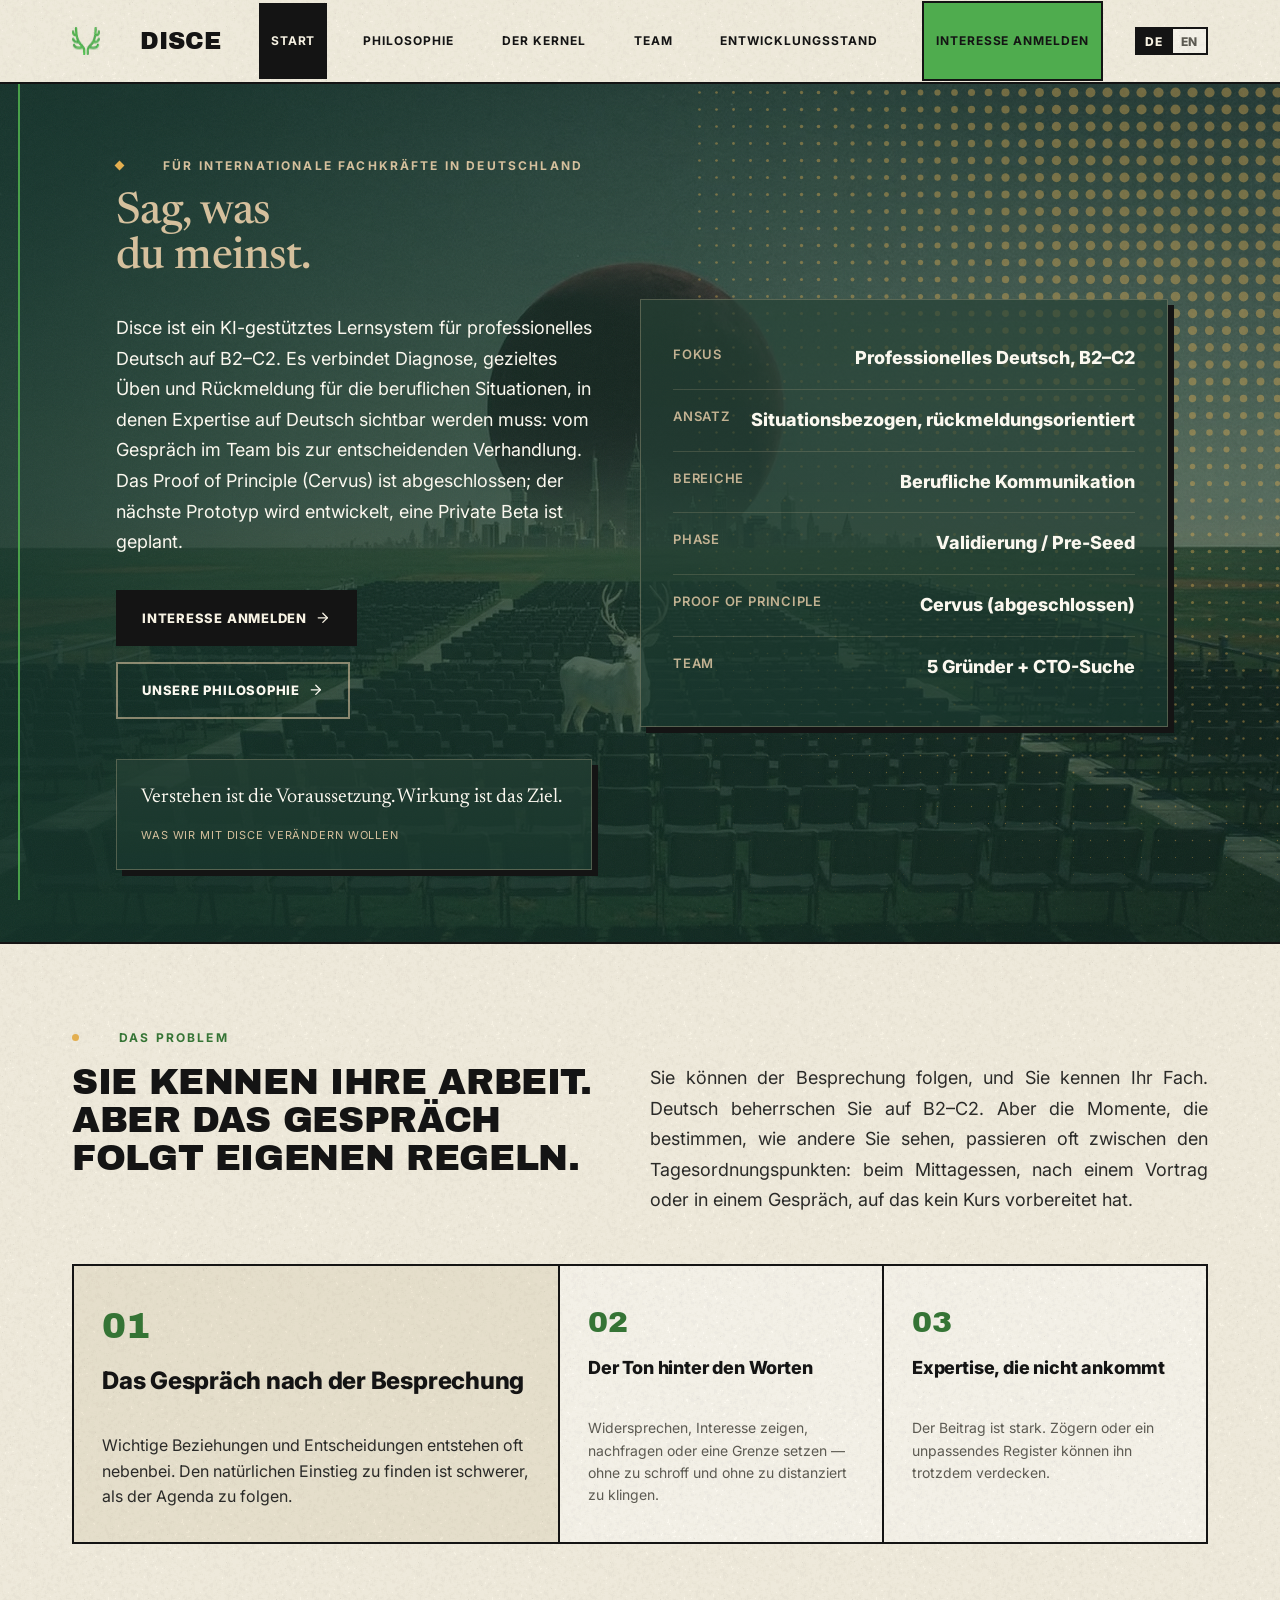
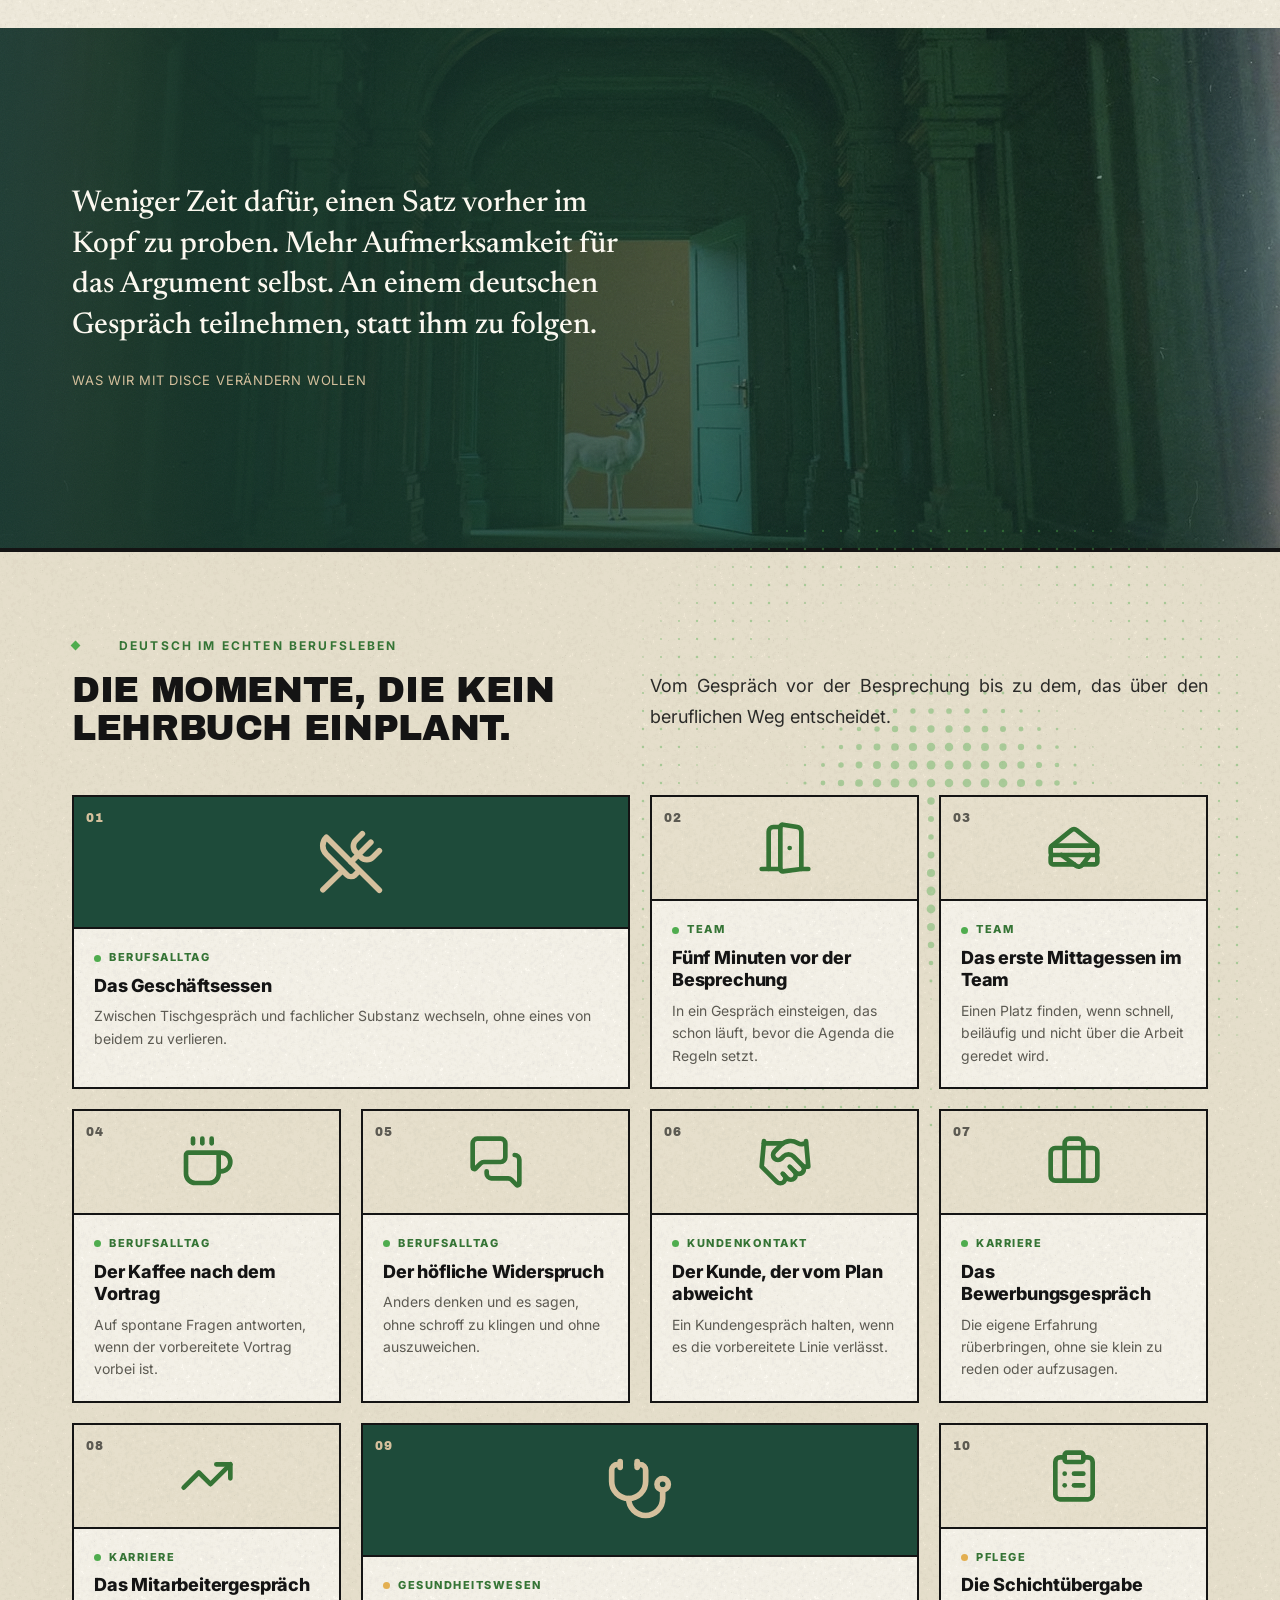
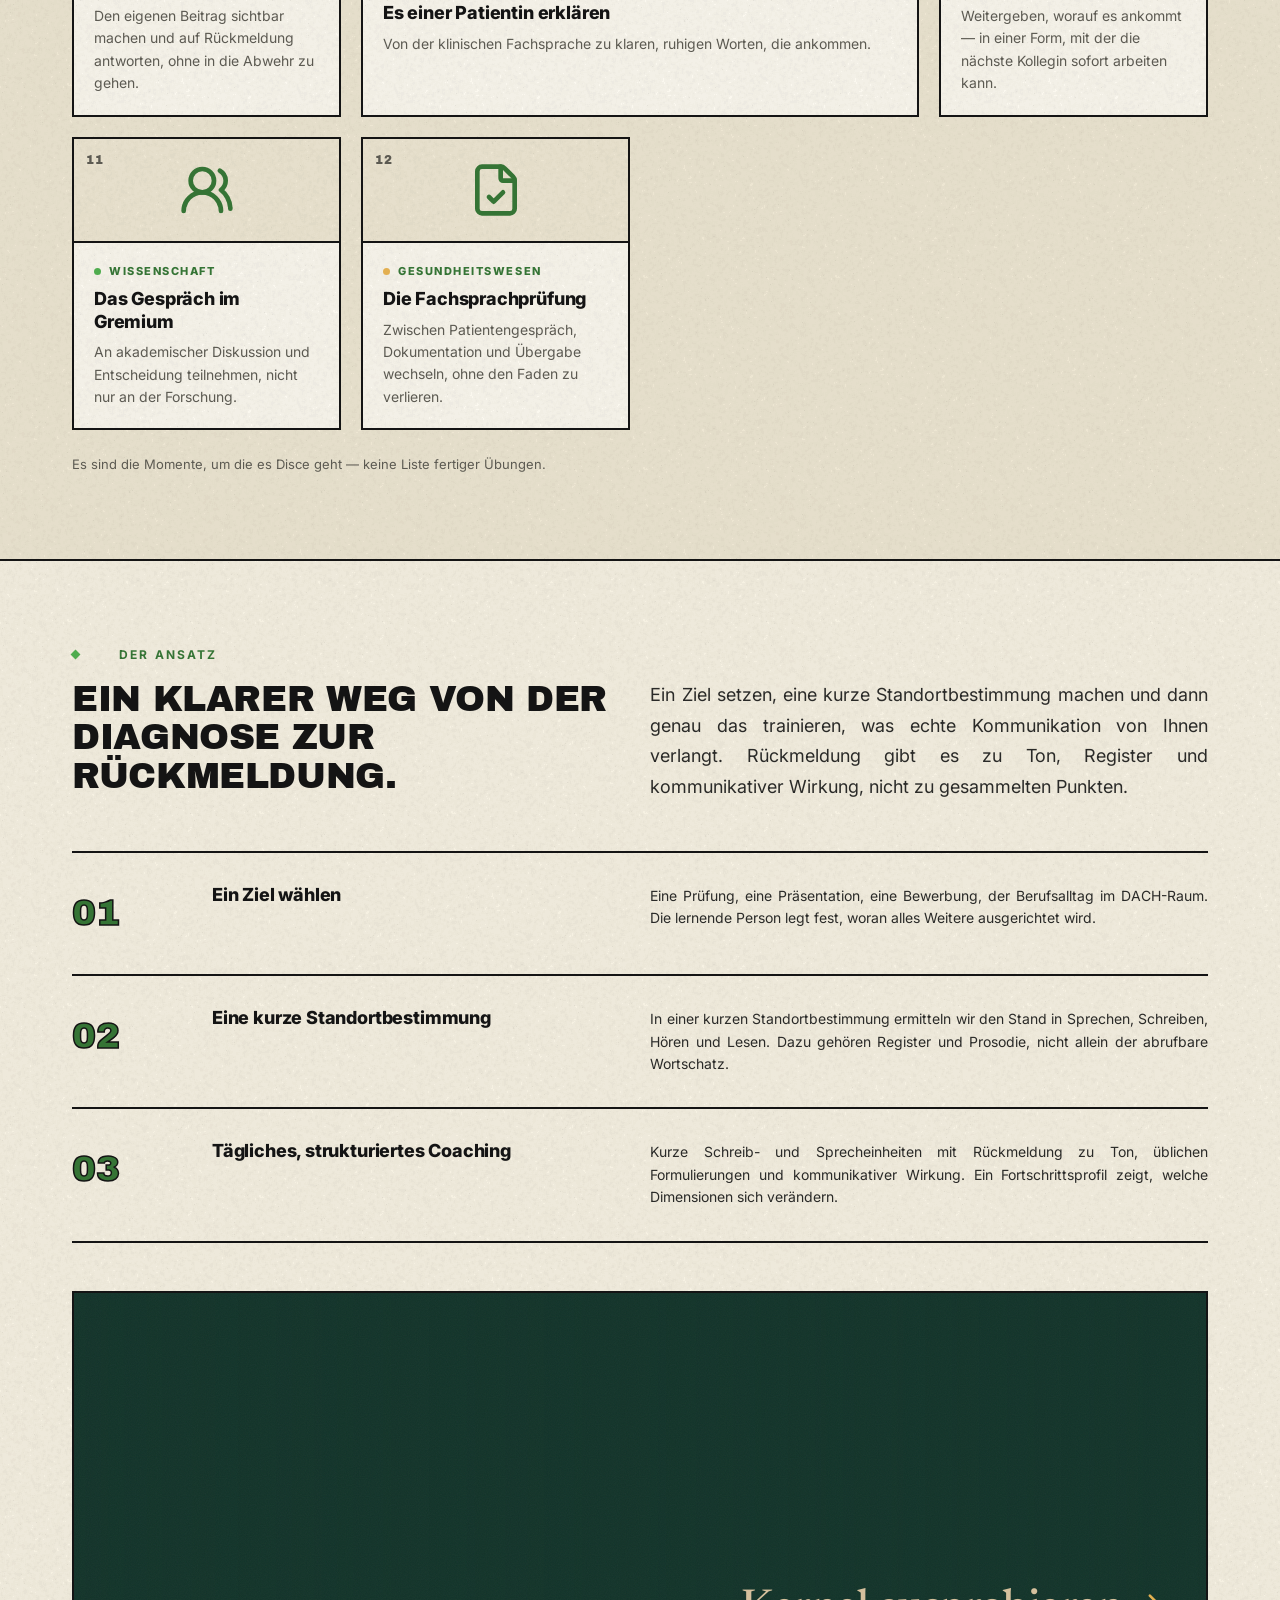
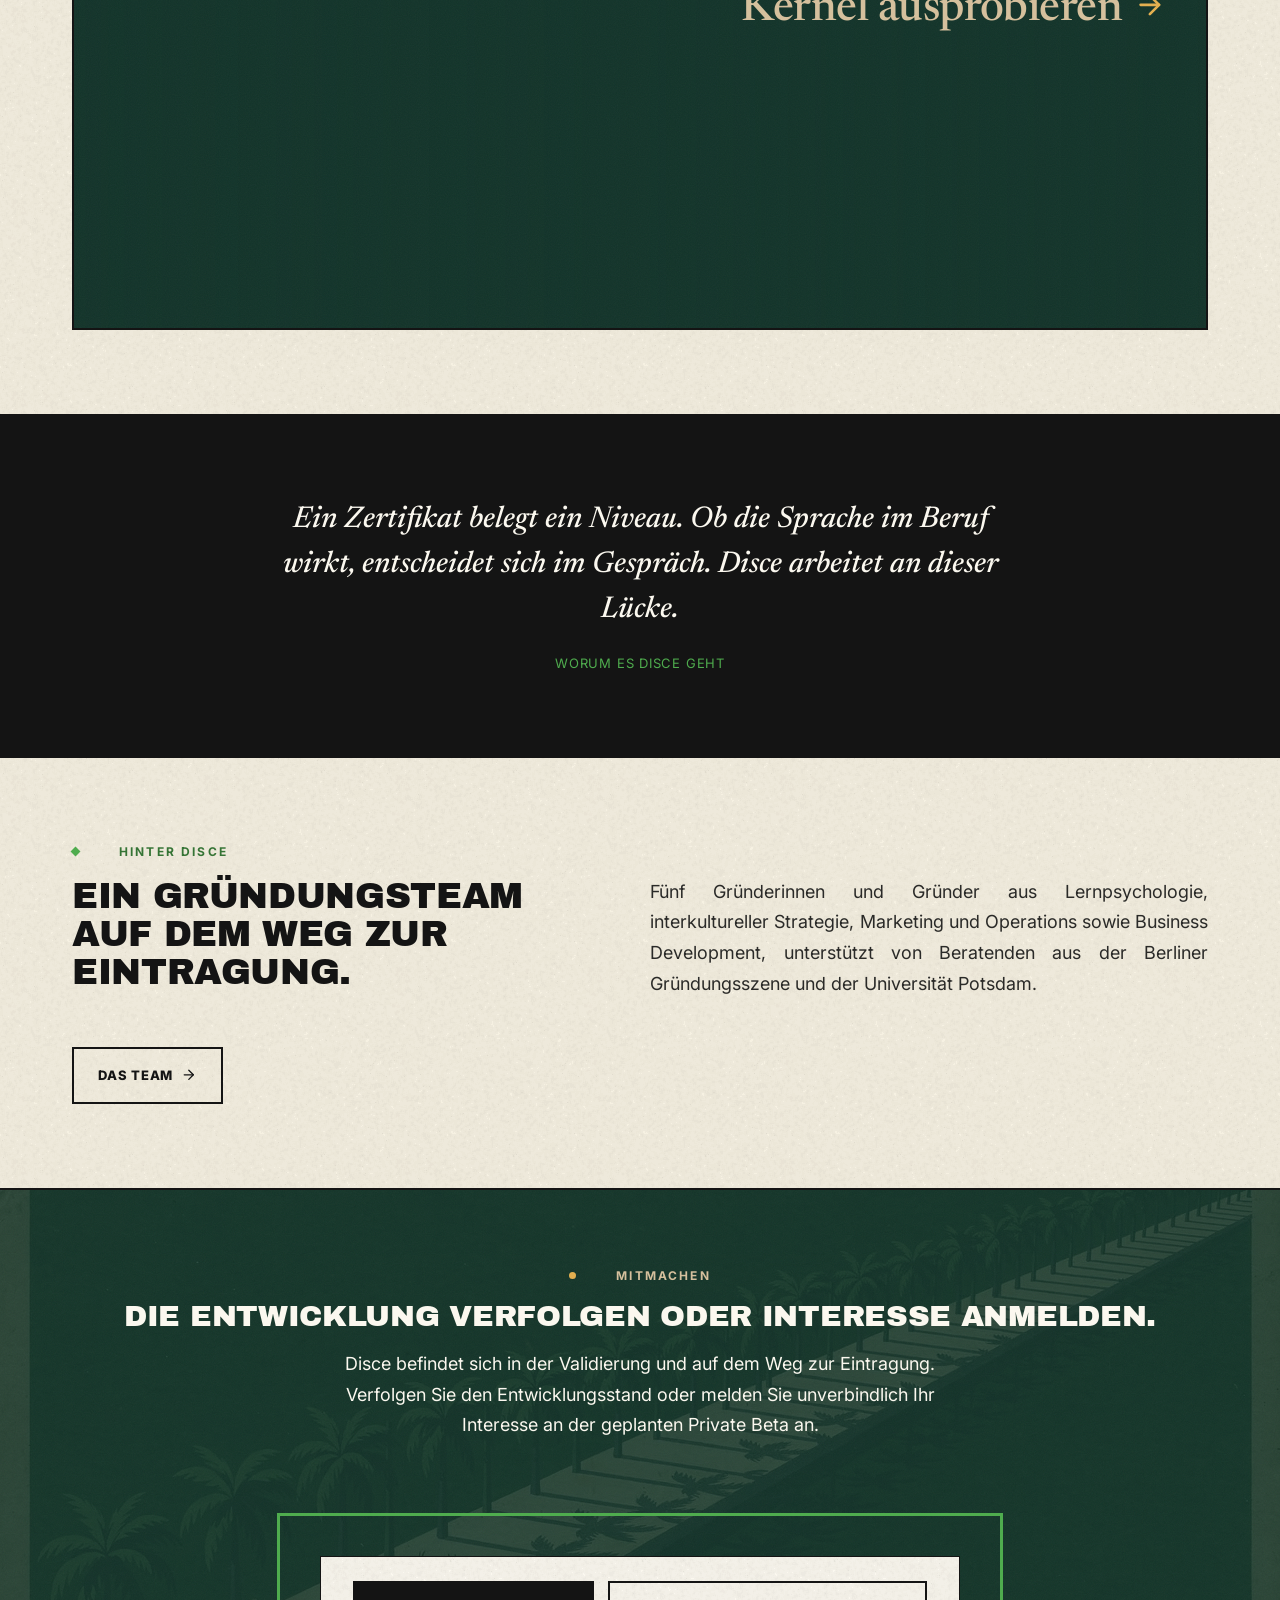
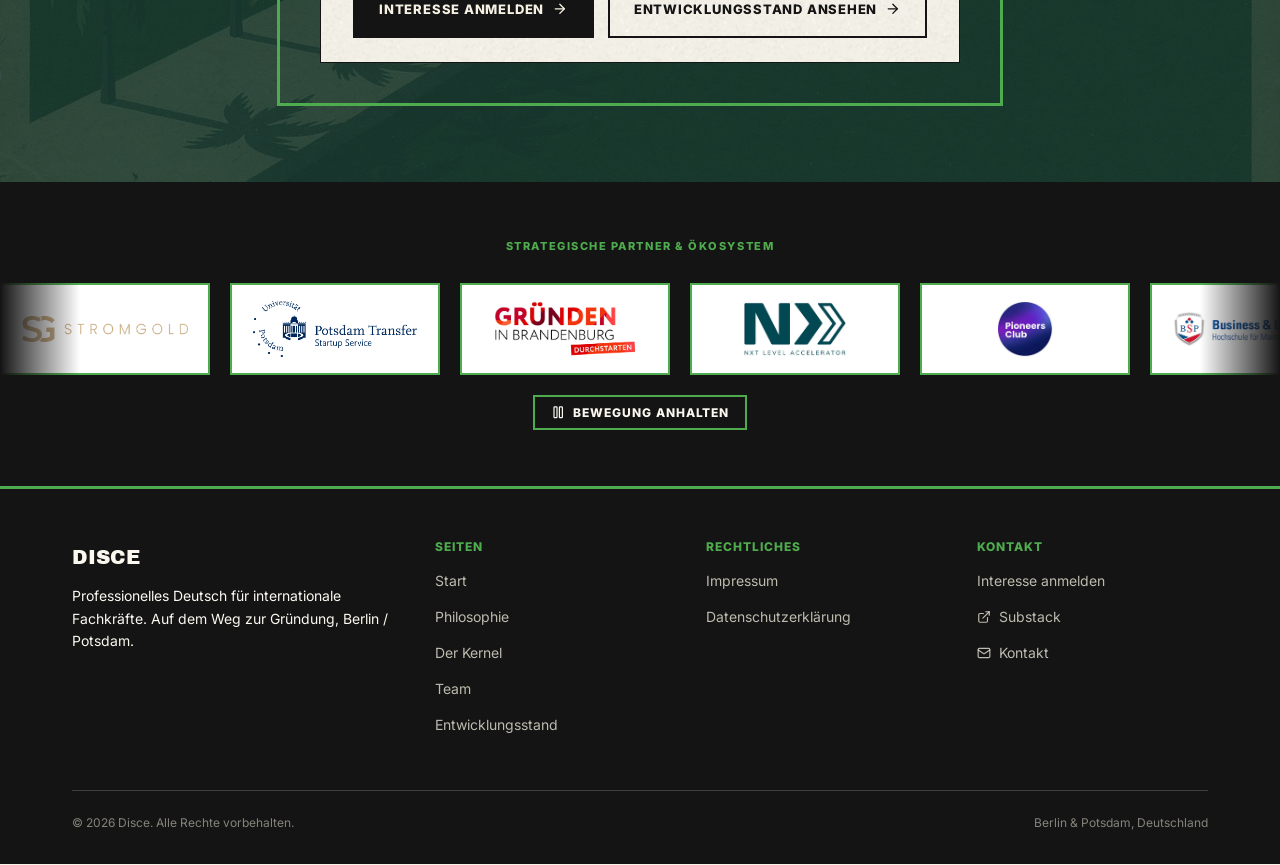
==== index.html @ d50bcb71 "content(footer): EN tagline 'Professional German for internationals'" ====
<!DOCTYPE html>
<html lang="de">
<head>
<meta charset="UTF-8">
<meta name="viewport" content="width=device-width, initial-scale=1.0">
<meta name="robots" content="noindex, nofollow">
<meta name="description" content="Disce macht Expertise sichtbar: professionelles Deutsch auf B2–C2 für internationale Fachkräfte, die im Beruf auf Deutsch überzeugen müssen.">
<title data-title-de="Disce · Sag, was du meinst." data-title-en="Disce · Say what you mean.">Disce · Sag, was du meinst.</title>
<script>try{if(localStorage.getItem('disce-lang')==='en'){document.documentElement.className+=' pre-en';document.documentElement.lang='en';}}catch(e){}</script>
<!-- Legacy anchors from the pre-2026 one-page site: map old section hashes to
     their new equivalents. No-op for normal visits. -->
<script>try{var _lm={'#mission':'#main','#uber-uns':'team.html','#contact':'waitlist.html'};var _lt=_lm[location.hash.toLowerCase()];if(_lt&&_lt!==location.hash){location.replace(_lt);}}catch(e){}</script>
<!-- Critical CSS (above-the-fold only) inlined so the stylesheet is no
     longer render-blocking. It is a verbatim subset of css/experimental.css;
     the full minified sheet loads asynchronously below and re-applies every
     rule, so the rendered result is unchanged. -->
<style>
@font-face{font-family:'Archivo Black';font-style:normal;font-weight:400;font-display:swap;src:url('fonts/archivo-black-400.subset.woff2') format('woff2');}@font-face{font-family:'Inter';font-style:normal;font-weight:400 800;font-display:swap;src:url('fonts/inter-var.subset.woff2') format('woff2');}@font-face{font-family:'Newsreader';font-style:normal;font-weight:200 800;font-display:swap;src:url('fonts/newsreader-roman-var.subset.woff2') format('woff2');}:root{--legacy-ink:#141414;--legacy-paper:#FBF8EF;--green-forest:#1E4B3A;--ink-soft:#2A2A28;--cream:#F6F1E2;--green:#4FAC4E;--green-dark:#357435;--muted:#5C5A52;--line-soft:rgba(20,20,20,0.16);--green-deep:#123329;--green-sage:#77816A;--parchment:#D5C09D;--ochre:#E3AF50;--grain-film:url("data:image/svg+xml,%3Csvg xmlns='http://www.w3.org/2000/svg' width='140' height='140'%3E%3Cfilter id='n'%3E%3CfeTurbulence type='fractalNoise' baseFrequency='0.9' numOctaves='2' stitchTiles='stitch'/%3E%3C/filter%3E%3Crect width='100%25' height='100%25' filter='url(%23n)'/%3E%3C/svg%3E");--grain-film-opacity:0.05;--grain-paper:url('images/derived/paper-grain.webp');--grain-paper-size:192px 192px;--paper-grain:var(--grain-paper);--font-display:'Archivo Black','Inter',sans-serif;--font-body:'Inter',-apple-system,sans-serif;--fs-100:11px;--fs-200:12px;--fs-300:13px;--fs-400:14px;--fs-500:16px;--fs-600:18px;--fs-700:20px;--fs-800:24px;--fs-900:30px;--fs-1000:36px;--fs-1100:44px;--sp-4:4px;--sp-8:8px;--sp-12:12px;--sp-16:16px;--sp-20:20px;--sp-24:24px;--sp-28:28px;--sp-32:32px;--sp-40:40px;--sp-44:44px;--sp-48:48px;--sp-56:56px;--sp-72:72px;--sp-84:84px;--ease:cubic-bezier(0.2,0,0,1);--dur-fast:120ms;--dur-slow:260ms;--gen-cycle:26s;--maxw:1200px;}*{margin:0;padding:0;box-sizing:border-box;}html{scroll-behavior:smooth;}body{font-family:var(--font-body);color:var(--legacy-ink);background:var(--cream);line-height:1.6;font-size:var(--fs-500);-webkit-font-smoothing:antialiased;}.wrap{max-width:var(--maxw);margin:0 auto;padding:0 var(--sp-32);position:relative;}a{color:inherit;text-decoration:none;}img{max-width:100%;display:block;}h1,h2,h3,h4{font-family:var(--font-display);font-weight:400;line-height:1.06;color:var(--legacy-ink);letter-spacing:-0.01em;text-transform:uppercase;}h3,h4{text-transform:none;font-family:var(--font-body);font-weight:800;}p{color:var(--ink-soft);}.eyebrow{display:inline-flex;align-items:center;gap:var(--sp-40);font-family:var(--font-body);font-size:var(--fs-200);font-weight:700;letter-spacing:0.18em;text-transform:uppercase;color:var(--green-dark);margin-bottom:var(--sp-16);max-width:100%;overflow-wrap:anywhere;}.eyebrow::before{content:'';width:7px;height:7px;background:var(--green);transform:rotate(45deg);display:inline-block;flex-shrink:0;}.bg-ink .eyebrow,.bg-forest .eyebrow{color:var(--green);}.bg-ink .eyebrow::before,.bg-forest .eyebrow::before{background:var(--green);}.lede{font-size:var(--fs-600);color:var(--muted);max-width:620px;line-height:1.7;}body::before{content:'';position:fixed;top:0;bottom:0;left:18px;width:2px;background:var(--green);z-index:300;opacity:0.9;}@media (max-width: 700px){body::before{display:none;}}.site-header{position:sticky;top:0;z-index:500;background:var(--cream);border-bottom:2px solid var(--legacy-ink);}.nav{display:flex;align-items:center;justify-content:space-between;height:82px;}.brand{display:flex;align-items:center;gap:var(--sp-40);font-family:var(--font-display);font-size:var(--fs-800);color:var(--legacy-ink);text-transform:uppercase;}.brand .brand-mark{width:var(--sp-28);height:var(--sp-28);flex-shrink:0;}.brand picture{display:inline-flex;flex-shrink:0;}.nav-links{display:flex;align-items:center;gap:var(--sp-24);}.nav-links a{font-size:var(--fs-200);font-weight:700;letter-spacing:0.08em;text-transform:uppercase;color:var(--legacy-ink);padding:var(--sp-28) var(--sp-12);transition:background-color var(--dur-fast) var(--ease),color var(--dur-fast) var(--ease);}.nav-links a:hover,.nav-links a.active{background:var(--legacy-ink);color:var(--cream);}.nav-cta{background:var(--green) !important;color:var(--legacy-ink) !important;border:2px solid var(--legacy-ink);margin-left:8px;}.nav-cta:hover{background:var(--legacy-ink) !important;color:var(--green) !important;}.nav-toggle{display:none;background:none;border:2px solid var(--legacy-ink);padding:var(--sp-12) var(--sp-16);font-size:var(--fs-700);color:var(--legacy-ink);cursor:pointer;}@media (max-width: 1179px){.nav-links{position:fixed;top:82px;left:0;right:0;background:var(--cream);background-image:var(--paper-grain);background-repeat:repeat;background-size:var(--grain-paper-size);flex-direction:column;align-items:stretch;gap:0;border-bottom:2px solid var(--legacy-ink);max-height:0;overflow:hidden;transition:max-height var(--dur-slow) var(--ease);}.nav-links.open{max-height:560px;}.nav-links a{padding:var(--sp-16) var(--sp-32);border-bottom:1px solid var(--line-soft);}.nav-links .nav-cta{margin:16px 32px;text-align:center;}.nav-toggle{display:block;}}.hero{position:relative;padding:0;background-color:var(--green-deep);border-bottom:2px solid var(--legacy-ink);overflow:hidden;isolation:isolate;}.hero-bg{position:absolute;inset:0;z-index:0;display:block;background-image:url("[data-uri]");background-size:cover;background-position:50% 45%;}.hero-bg img{width:100%;height:100%;object-fit:cover;object-position:50% 45%;display:block;}.hero::before{content:'';position:absolute;inset:0;z-index:1;pointer-events:none;background:linear-gradient(90deg,rgba(18,51,41,0.80) 0%,rgba(18,51,41,0.58) 48%,rgba(18,51,41,0.34) 100%),linear-gradient(180deg,rgba(18,51,41,0.16) 0%,rgba(18,51,41,0.42) 100%);}.hero::after{content:'';position:absolute;inset:0;z-index:2;background-image:var(--grain-film);opacity:var(--grain-film-opacity);pointer-events:none;}.hero-map-bg{display:none;}.hero-grid{position:relative;z-index:3;display:grid;grid-template-columns:1fr 1fr;gap:0;align-items:stretch;min-height:560px;}.hero-grid > div:first-child{padding:var(--sp-72) var(--sp-48) var(--sp-72) var(--sp-44);display:flex;flex-direction:column;justify-content:center;position:relative;}.hero h1{font-family:'Newsreader',Georgia,serif;font-weight:500;font-size:var(--fs-1100);text-transform:none;letter-spacing:-0.012em;line-height:1.02;color:var(--parchment);margin-bottom:var(--sp-24);max-width:560px;}.hero .pronunciation{display:none;}.hero .eyebrow{color:var(--parchment);}.hero .eyebrow::before{background:var(--ochre);}.hero .lede{color:var(--legacy-paper);}.hero-actions{display:flex;gap:var(--sp-16);margin-top:var(--sp-32);flex-wrap:wrap;}.btn-primary,.btn-secondary{display:inline-block;padding:var(--sp-16) var(--sp-24);font-size:var(--fs-300);font-weight:800;letter-spacing:0.06em;text-transform:uppercase;transition:background-color var(--dur-fast) var(--ease),color var(--dur-fast) var(--ease),border-color var(--dur-fast) var(--ease);border:2px solid var(--legacy-ink);}.btn-primary{background:var(--legacy-ink);color:var(--cream);}.btn-primary:hover{background:var(--green);color:var(--legacy-ink);border-color:var(--legacy-ink);}.btn-secondary{background:transparent;color:var(--legacy-ink);}.btn-secondary:hover{background:var(--legacy-ink);color:var(--cream);}.hero .btn-primary:hover{background:var(--parchment);color:var(--legacy-ink);}.hero .btn-secondary{color:var(--legacy-paper);border-color:rgba(213,192,157,0.6);}.hero .btn-secondary:hover{background:var(--legacy-paper);color:var(--legacy-ink);}.hero .glass-card{position:relative;border-radius:0;border:1px solid rgba(213,192,157,0.30);background:linear-gradient(180deg,rgba(213,192,157,0.07),rgba(213,192,157,0.03)),rgba(18,51,41,0.66);box-shadow:6px 6px 0 var(--legacy-ink);color:var(--legacy-paper);}.hero .hero-panel{position:relative;align-self:center;margin:var(--sp-40) var(--sp-40) var(--sp-40) 0;padding:var(--sp-28) var(--sp-32);background:linear-gradient(180deg,rgba(213,192,157,0.07),rgba(213,192,157,0.03)),rgba(18,51,41,0.66);border:1px solid rgba(213,192,157,0.30);box-shadow:6px 6px 0 var(--legacy-ink);overflow:hidden;}.hero .hero-panel .stat-row{position:relative;z-index:1;display:flex;justify-content:space-between;padding:var(--sp-16) 0;border-bottom:1px solid rgba(213,192,157,0.18);font-size:var(--fs-600);}.hero .hero-panel .stat-row:last-child{border-bottom:none;}.hero .hero-panel .stat-label{color:rgba(213,192,157,0.9);font-weight:600;text-transform:uppercase;font-size:var(--fs-300);letter-spacing:0.06em;}.hero .hero-panel .stat-value{font-weight:800;color:var(--legacy-paper);text-align:right;}.hero .glass-testimonial{margin-top:var(--sp-40);max-width:480px;padding:var(--sp-24);}.hero .glass-testimonial blockquote{font-family:'Newsreader',Georgia,serif;font-size:var(--fs-700);line-height:1.35;color:var(--legacy-paper);}.hero .glass-testimonial figcaption{margin-top:var(--sp-16);font-size:var(--fs-100);letter-spacing:0.08em;text-transform:uppercase;color:var(--parchment);}@media (max-width: 900px){.hero-grid{grid-template-columns:1fr;min-height:0;}.hero{--hero-band:340px;background-color:var(--green-forest);}.hero::before{display:none;}.hero-bg{height:var(--hero-band);bottom:auto;}.hero-grid{padding-top:var(--hero-band);}.hero-grid > div:first-child{padding:var(--sp-56) var(--sp-32);}.hero .hero-panel{margin:var(--sp-16) var(--sp-32) var(--sp-8);border-left:1px solid rgba(213,192,157,0.30);}.hero .glass-testimonial{max-width:none;margin:var(--sp-24) 0 var(--sp-40);}.hero h1{font-size:var(--fs-900);}}section{padding:var(--sp-84) 0;}*:focus-visible{outline:3px solid var(--legacy-ink);outline-offset:2px;}.bg-ink *:focus-visible,.bg-forest *:focus-visible,.site-footer *:focus-visible,.hero-panel *:focus-visible,.ticker-section *:focus-visible{outline-color:var(--legacy-paper);}.skip-link{position:fixed;top:var(--sp-8);left:var(--sp-8);z-index:2000;padding:10px var(--sp-16);background:var(--legacy-ink);color:var(--legacy-paper);font-family:var(--font-body);font-size:var(--fs-400);font-weight:700;text-decoration:none;border:2px solid var(--green);transform:translateY(-200%);transition:transform 120ms ease-out;}.skip-link:focus{transform:translateY(0);outline:3px solid var(--legacy-paper);outline-offset:2px;}main:focus{outline:none;}.portrait-layer{position:fixed;inset:0;z-index:0;pointer-events:none;overflow:hidden;}.portrait-layer img{position:absolute;width:360px;height:auto;opacity:0.12;filter:grayscale(100%);}.portrait-goethe{left:4%;top:34%;}.portrait-wittgenstein{right:4%;top:8%;}@media (max-width: 1100px){.portrait-layer{display:none;}}@media (prefers-reduced-motion: reduce){.portrait-layer img{transition:none;}}body.lang-de [data-lang="en"]{display:none;}body.lang-en [data-lang="de"]{display:none;}html.pre-en body:not(.lang-de):not(.lang-en) [data-lang="de"]{display:none;}html:not(.pre-en) body:not(.lang-de):not(.lang-en) [data-lang="en"]{display:none;}.lang-switch{display:inline-flex;border:2px solid var(--legacy-ink);background:var(--legacy-paper);margin-left:var(--sp-8);flex:none;}.lang-switch button{font-family:var(--font-body);font-size:var(--fs-200);font-weight:800;letter-spacing:0.06em;padding:var(--sp-4) var(--sp-8);background:transparent;color:var(--muted);border:none;cursor:pointer;transition:background-color var(--dur-fast) var(--ease),color var(--dur-fast) var(--ease);}.lang-switch button + button{border-left:2px solid var(--legacy-ink);}.lang-switch button:hover{color:var(--legacy-ink);}.lang-switch button[aria-pressed="true"]{background:var(--legacy-ink);color:var(--cream);}@media (max-width: 1179px){.lang-switch{margin-left:0;margin-top:var(--sp-12);}}h1,h2,h3,h4,.prose,.lede{overflow-wrap:break-word;}.cta-frame{min-width:0;max-width:100%;}.cta-frame .btn-primary,.cta-frame .btn-secondary{min-width:0;max-width:100%;overflow-wrap:break-word;}@media (max-width: 480px){:lang(de) h1,:lang(de) h2,:lang(de) h3{hyphens:auto;-webkit-hyphens:auto;}:lang(de) .cta-frame .btn-primary,:lang(de) .cta-frame .btn-secondary{hyphens:auto;-webkit-hyphens:auto;}.cta-frame{padding:var(--sp-20);}.cta-frame-inner{padding:var(--sp-16) var(--sp-12);}.cta-frame .btn-primary,.cta-frame .btn-secondary{padding-left:var(--sp-12);padding-right:var(--sp-12);}.hero .hero-panel .stat-row{flex-wrap:wrap;font-size:var(--fs-500);}.hero .hero-panel .stat-value{text-align:left;}.hero{--hero-band:280px;}.hero h1{font-size:var(--fs-1000);}.hero .glass-testimonial blockquote{font-size:var(--fs-600);}}:root{--botanical-opacity:0.25;}body{--botanical-image:url('images/derived/greenery-horizon-watertower-2560.webp');--botanical-position:74% 50%;}body:has(.hero){--botanical-image:url('images/derived/greenery-conservatory-moon-1254.webp');--botanical-position:58% 42%;}body.page-kernel{--botanical-image:none;}@media (min-width: 1120px){body:has(.phil-ambient)::after{--phil-pane:clamp(320px,26vw,380px);-webkit-mask-image:linear-gradient(90deg,#000 0%,#000 calc(100% - var(--phil-pane) - 180px),rgba(0,0,0,0) calc(100% - var(--phil-pane) - 16px));mask-image:linear-gradient(90deg,#000 0%,#000 calc(100% - var(--phil-pane) - 180px),rgba(0,0,0,0) calc(100% - var(--phil-pane) - 16px));}}body::after{content:'';position:fixed;inset:0;z-index:-1;pointer-events:none;background-image:var(--botanical-image,none);background-size:cover;background-position:var(--botanical-position,50% 50%);background-repeat:no-repeat;opacity:var(--botanical-opacity);}@media (max-width: 1023px){body::after{display:none;}}.dot-field{position:absolute;inset:0;overflow:hidden;pointer-events:none;--dot-clear:150px;background-repeat:no-repeat;background-position:right top;background-size:cover;}.dot-field-canvas{position:absolute;inset:0;width:100%;height:100%;display:block;}.dot-field.is-gen-active{background-image:none;}.dot-field.is-reactive{-webkit-mask-image:radial-gradient(circle var(--dot-clear) at var(--dot-x,50%) var(--dot-y,50%),transparent 0,transparent 50%,#000 100%);mask-image:radial-gradient(circle var(--dot-clear) at var(--dot-x,50%) var(--dot-y,50%),transparent 0,transparent 50%,#000 100%);}.dot-field--hero{left:auto;width:min(46%,640px);--dot-pitch:17;--dot-radius:6;--dot-min:0.06;background-image:url('images/derived/dot-bloom-green.png');}.dot-field--hero-dark{z-index:2;opacity:0.4;background-image:url('images/derived/dot-bloom-ochre.png');--dot-color-a:var(--ochre);--dot-color-b:var(--parchment);}.has-focal{position:relative;}.has-focal > *:not(.dot-field){position:relative;z-index:1;}@media (max-width: 768px){.dot-field--hero{display:none;}}
</style>
<link rel="preload" href="css/experimental.min.css" as="style" onload="this.onload=null;this.rel='stylesheet'">
<noscript><link rel="stylesheet" href="css/experimental.min.css"></noscript>
<!-- PERF-01: preload the self-hosted hero headline face (Newsreader roman).
     Exact same URL as the @font-face src in css/experimental.css, so the
     @font-face fetch reuses this response (no duplicate request). -->
<link rel="preload" href="fonts/newsreader-roman-var.subset.woff2" as="font" type="font/woff2" crossorigin>
<!-- Hero Performance Pass 1 (Phase 1): responsive preload for the LCP hero
     image. Mirrors the AVIF <source> srcset/sizes in the hero <picture>
     exactly, so the preload and the picture resolve to the same candidate
     (no second fetch). WebP/PNG fallbacks are deliberately not preloaded. -->
<link rel="preload" as="image" type="image/avif" fetchpriority="high"
  imagesrcset="images/derived/DISCE_C01_r1_arena-stag-bordeaux-412.avif 412w, images/derived/DISCE_C01_r1_arena-stag-bordeaux-480.avif 480w, images/derived/DISCE_C01_r1_arena-stag-bordeaux-768.avif 768w, images/derived/DISCE_C01_r1_arena-stag-bordeaux-1280.avif 1280w, images/derived/DISCE_C01_r1_arena-stag-bordeaux-1376.avif 1376w"
  imagesizes="100vw">
<!-- PERF: modulepreload the generative dot-field chain so loader.js ->
     registry.js -> dot-field/index.js -> composition/reactive/tokens are
     fetched in parallel instead of discovered sequentially at run time. -->
<link rel="modulepreload" href="js/generative/loader.js">
<link rel="modulepreload" href="js/generative/registry.js">
<link rel="modulepreload" href="js/generative/dot-field/index.js">
<link rel="modulepreload" href="js/generative/dot-field/composition.js">
<link rel="modulepreload" href="js/generative/dot-field/reactive.js">
<link rel="modulepreload" href="js/generative/tokens.js">
<link rel="icon" href="favicon.ico" sizes="any">
<link rel="icon" type="image/png" href="images/derived/icon-192.png" sizes="192x192">
<link rel="apple-touch-icon" href="apple-touch-icon.png">
<link rel="manifest" href="site.webmanifest">
<link rel="canonical" href="https://weltvorstellung.de/">
<meta property="og:type" content="website">
<meta property="og:site_name" content="Disce">
<meta property="og:locale" content="de_DE">
<meta property="og:locale:alternate" content="en_US">
<meta property="og:title" content="Disce · Sag, was du meinst.">
<meta property="og:description" content="Disce macht Expertise sichtbar: professionelles Deutsch auf B2–C2 für internationale Fachkräfte, die im Beruf auf Deutsch überzeugen müssen.">
<meta property="og:url" content="https://weltvorstellung.de/">
<meta property="og:image" content="https://weltvorstellung.de/images/derived/og-disce-1200x630.jpg">
<meta property="og:image:width" content="1200">
<meta property="og:image:height" content="630">
<meta name="twitter:card" content="summary_large_image">
<meta name="twitter:title" content="Disce · Sag, was du meinst.">
<meta name="twitter:description" content="Disce macht Expertise sichtbar: professionelles Deutsch auf B2–C2 für internationale Fachkräfte, die im Beruf auf Deutsch überzeugen müssen.">
<meta name="twitter:image" content="https://weltvorstellung.de/images/derived/og-disce-1200x630.jpg">
</head>
<body>

<a class="skip-link" href="#main"><span data-lang="de">Zum Inhalt springen</span><span data-lang="en">Skip to content</span></a>

<!-- ICON-SPRITE:START (generated by scripts/sync_icon_sprite.py; do not edit by hand) -->
<svg class="icon-sprite" aria-hidden="true" focusable="false">
  <symbol id="icon-arrow-left" viewBox="0 0 24 24"><path d="m12 19-7-7 7-7"/><path d="M19 12H5"/></symbol>
  <symbol id="icon-arrow-right" viewBox="0 0 24 24"><path d="M5 12h14"/><path d="m12 5 7 7-7 7"/></symbol>
  <symbol id="icon-calendar-clock" viewBox="0 0 24 24"><path d="M16 14v2.2l1.6 1"/><path d="M16 2v3"/><path d="M21 7.338V5a2 2 0 00-2-2H5a2 2 0 00-2 2v14a2 2 0 002 2h2.338"/><path d="M3 9h5.859"/><path d="M8 2v3"/><circle cx="16" cy="16" r="6"/></symbol>
  <symbol id="icon-check" viewBox="0 0 24 24"><path d="M20 6 9 17l-5-5"/></symbol>
  <symbol id="icon-clock" viewBox="0 0 24 24"><circle cx="12" cy="12" r="10"/><path d="M12 6v6l4 2"/></symbol>
  <symbol id="icon-external-link" viewBox="0 0 24 24"><path d="M15 3h6v6"/><path d="M10 14 21 3"/><path d="M18 13v6a2 2 0 0 1-2 2H5a2 2 0 0 1-2-2V8a2 2 0 0 1 2-2h6"/></symbol>
  <symbol id="icon-mail" viewBox="0 0 24 24"><path d="m22 7-8.991 5.727a2 2 0 0 1-2.009 0L2 7"/><rect x="2" y="4" width="20" height="16" rx="2"/></symbol>
  <symbol id="icon-menu" viewBox="0 0 24 24"><path d="M4 5h16"/><path d="M4 12h16"/><path d="M4 19h16"/></symbol>
  <symbol id="icon-pause" viewBox="0 0 24 24"><rect x="14" y="3" width="5" height="18" rx="1"/><rect x="5" y="3" width="5" height="18" rx="1"/></symbol>
  <symbol id="icon-play" viewBox="0 0 24 24"><path d="M5 5a2 2 0 0 1 3.008-1.728l11.997 6.998a2 2 0 0 1 .003 3.458l-12 7A2 2 0 0 1 5 19z"/></symbol>
  <symbol id="icon-x" viewBox="0 0 24 24"><path d="M18 6 6 18"/><path d="m6 6 12 12"/></symbol>
</svg>
<!-- ICON-SPRITE:END -->


<div class="portrait-layer" aria-hidden="true">
  <picture>
    <source type="image/avif" sizes="360px" srcset="images/derived/goethe-360.avif 360w, images/derived/goethe-720.avif 720w">
    <source type="image/webp" sizes="360px" srcset="images/derived/goethe-360.webp 360w, images/derived/goethe-720.webp 720w">
    <img class="portrait-goethe" src="images/goethe.png" alt="" width="360" height="360" decoding="async">
  </picture>
  <picture>
    <source type="image/avif" sizes="360px" srcset="images/derived/wittgenstein-360.avif 360w, images/derived/wittgenstein-720.avif 720w">
    <source type="image/webp" sizes="360px" srcset="images/derived/wittgenstein-360.webp 360w, images/derived/wittgenstein-720.webp 720w">
    <img class="portrait-wittgenstein" src="images/wittgenstein.png" alt="" width="360" height="360" decoding="async">
  </picture>
</div>

<header class="site-header">
  <div class="wrap nav">
    <a href="index.html" class="brand">
      <picture>
        <source type="image/avif" sizes="28px" srcset="images/derived/antlers-green-28.avif 28w, images/derived/antlers-green-56.avif 56w">
        <source type="image/webp" sizes="28px" srcset="images/derived/antlers-green-28.webp 28w, images/derived/antlers-green-56.webp 56w">
        <img class="brand-mark" src="images/antlers-green.png" alt="" aria-hidden="true" width="28" height="28" decoding="async">
      </picture>
      DISCE
    </a>
    <button class="nav-toggle" aria-label="Navigation / Menu" aria-expanded="false" aria-controls="site-nav"><svg class="icon nav-toggle-open" viewBox="0 0 24 24" aria-hidden="true" focusable="false"><use href="#icon-menu"></use></svg><svg class="icon nav-toggle-close" viewBox="0 0 24 24" aria-hidden="true" focusable="false"><use href="#icon-x"></use></svg></button>
    <nav class="nav-links" id="site-nav">
      <a href="index.html" class="active" aria-current="page"><span data-lang="de">Start</span><span data-lang="en">Home</span></a>
      <a href="philosophy.html"><span data-lang="de">Philosophie</span><span data-lang="en">Philosophy</span></a>
      <a href="kernel.html"><span data-lang="de">Der Kernel</span><span data-lang="en">The Kernel</span></a>
      <a href="team.html"><span data-lang="de">Team</span><span data-lang="en">Our Team</span></a>
      <a href="status.html"><span data-lang="de">Entwicklungsstand</span><span data-lang="en">Development Status</span></a>
      <a href="waitlist.html" class="nav-cta"><span data-lang="de">Interesse anmelden</span><span data-lang="en">Register interest</span></a>
      <div class="lang-switch" role="group" aria-label="Sprache / Language">
        <button type="button" data-set-lang="de" aria-pressed="true">DE</button>
        <button type="button" data-set-lang="en" aria-pressed="false">EN</button>
      </div>

    </nav>
  </div>
</header>

<main id="main" tabindex="-1">

<!-- ============================= HERO ============================= -->
<section class="hero">
  <picture class="hero-bg">
    <source type="image/avif" sizes="100vw"
      srcset="images/derived/DISCE_C01_r1_arena-stag-bordeaux-412.avif 412w, images/derived/DISCE_C01_r1_arena-stag-bordeaux-480.avif 480w, images/derived/DISCE_C01_r1_arena-stag-bordeaux-768.avif 768w, images/derived/DISCE_C01_r1_arena-stag-bordeaux-1280.avif 1280w, images/derived/DISCE_C01_r1_arena-stag-bordeaux-1376.avif 1376w">
    <source type="image/webp" sizes="100vw"
      srcset="images/derived/DISCE_C01_r1_arena-stag-bordeaux-412.webp 412w, images/derived/DISCE_C01_r1_arena-stag-bordeaux-480.webp 480w, images/derived/DISCE_C01_r1_arena-stag-bordeaux-768.webp 768w, images/derived/DISCE_C01_r1_arena-stag-bordeaux-1280.webp 1280w, images/derived/DISCE_C01_r1_arena-stag-bordeaux-1376.webp 1376w">
    <img src="images/DISCE_C01_r1_arena-stag-bordeaux.png" alt="" width="1376" height="1024" loading="eager" fetchpriority="high" decoding="async">
  </picture>
  <div class="dot-field dot-field--hero dot-field--hero-dark" data-gen="dot-field" data-field="bloom" data-seed="dot-bloom" aria-hidden="true"></div>
  <div class="wrap hero-grid">
    <div>
      <span class="eyebrow"><span data-lang="de">Für internationale Fachkräfte in Deutschland</span><span data-lang="en">For international professionals in Germany</span></span>
      <h1><span data-lang="de">Sag, was<br>du meinst.</span><span data-lang="en">Say what<br>you mean.</span></h1>
      <p class="lede" style="margin-top: 8px;"><span data-lang="de">Disce ist ein KI-gestütztes Lernsystem für professionelles Deutsch auf B2–C2. Es verbindet Diagnose, gezieltes Üben und Rückmeldung für die beruflichen Situationen, in denen Expertise auf Deutsch sichtbar werden muss: vom Gespräch im Team bis zur entscheidenden Verhandlung. Das Proof of Principle (Cervus) ist abgeschlossen; der nächste Prototyp wird entwickelt, eine Private Beta ist geplant.</span><span data-lang="en">Disce is an AI-supported learning system for professional German at B2–C2. It combines diagnosis, targeted practice and feedback for the professional situations where expertise has to become visible in German: from a team conversation to a decisive negotiation. The Cervus proof of principle is complete; the next prototype is in development and a private beta is planned.</span></p>
      <div class="hero-actions">
        <a href="waitlist.html" class="btn-primary"><span data-lang="de">Interesse anmelden</span><span data-lang="en">Register interest</span><svg class="icon" viewBox="0 0 24 24" aria-hidden="true" focusable="false"><use href="#icon-arrow-right"></use></svg></a>
        <a href="philosophy.html" class="btn-secondary"><span data-lang="de">Unsere Philosophie</span><span data-lang="en">Read Our Philosophy</span><svg class="icon" viewBox="0 0 24 24" aria-hidden="true" focusable="false"><use href="#icon-arrow-right"></use></svg></a>
      </div>
      <figure class="glass-card glass-testimonial">
      <blockquote><span data-lang="de">Verstehen ist die Voraussetzung. Wirkung ist das Ziel.</span><span data-lang="en">Understanding is the prerequisite. Impact is the goal.</span></blockquote>
        <figcaption><span data-lang="de">Was wir mit Disce verändern wollen</span><span data-lang="en">What we are building Disce to change</span></figcaption>
      </figure>
    </div>
    <div class="hero-panel">
      <div class="stat-row"><span class="stat-label"><span data-lang="de">Fokus</span><span data-lang="en">Focus</span></span><span class="stat-value"><span data-lang="de">Professionelles Deutsch, B2–C2</span><span data-lang="en">Professional German, B2–C2</span></span></div>
      <div class="stat-row"><span class="stat-label"><span data-lang="de">Ansatz</span><span data-lang="en">Approach</span></span><span class="stat-value"><span data-lang="de">Situationsbezogen, rückmeldungsorientiert</span><span data-lang="en">Situational, feedback-oriented</span></span></div>
      <div class="stat-row"><span class="stat-label"><span data-lang="de">Bereiche</span><span data-lang="en">Domains</span></span><span class="stat-value"><span data-lang="de">Berufliche Kommunikation</span><span data-lang="en">Professional communication</span></span></div>
      <div class="stat-row"><span class="stat-label"><span data-lang="de">Phase</span><span data-lang="en">Stage</span></span><span class="stat-value"><span data-lang="de">Validierung / Pre-Seed</span><span data-lang="en">Validation / Pre-Seed</span></span></div>
      <div class="stat-row"><span class="stat-label"><span data-lang="de">Proof of Principle</span><span data-lang="en">Proof of Principle</span></span><span class="stat-value"><span data-lang="de">Cervus (abgeschlossen)</span><span data-lang="en">Cervus (completed)</span></span></div>
      <div class="stat-row"><span class="stat-label"><span data-lang="de">Team</span><span data-lang="en">Team</span></span><span class="stat-value"><span data-lang="de">5 Gründer + CTO-Suche</span><span data-lang="en">5 Founders + CTO Search</span></span></div>
    </div>
  </div>
</section>

<!-- ============================= PROBLEM ============================= -->
<section class="problem-section">
  <div class="wrap">
    <div class="section-head">
      <span class="eyebrow"><span data-lang="de">Das Problem</span><span data-lang="en">The Problem</span></span>
      <h2><span data-lang="de">Sie kennen Ihre Arbeit. Aber das Gespräch folgt eigenen Regeln.</span><span data-lang="en">You know your work. But the conversation has its own rules.</span></h2>
      <p class="lede"><span data-lang="de">Sie können der Besprechung folgen, und Sie kennen Ihr Fach. Deutsch beherrschen Sie auf B2–C2. Aber die Momente, die bestimmen, wie andere Sie sehen, passieren oft zwischen den Tagesordnungspunkten: beim Mittagessen, nach einem Vortrag oder in einem Gespräch, auf das kein Kurs vorbereitet hat.</span><span data-lang="en">You can follow the meeting, and you know your field. Your German is B2–C2. But the moments that shape how people see you often happen between the agenda items: over lunch, after a presentation, or in a conversation no course prepared you for.</span></p>
    </div>
    <div class="problem-grid">
      <div class="problem-card">
        <div class="num">01</div>
        <h3><span data-lang="de">Das Gespräch nach der Besprechung</span><span data-lang="en">The conversation after the meeting</span></h3>
        <p><span data-lang="de">Wichtige Beziehungen und Entscheidungen entstehen oft nebenbei. Den natürlichen Einstieg zu finden ist schwerer, als der Agenda zu folgen.</span><span data-lang="en">Important relationships and decisions often take shape informally. Finding a natural way in is harder than following the agenda.</span></p>
      </div>
      <div class="problem-card">
        <div class="num">02</div>
        <h3><span data-lang="de">Der Ton hinter den Worten</span><span data-lang="en">The tone behind the words</span></h3>
        <p><span data-lang="de">Widersprechen, Interesse zeigen, nachfragen oder eine Grenze setzen — ohne zu schroff und ohne zu distanziert zu klingen.</span><span data-lang="en">To disagree, show interest, ask for clarification, or set a boundary — without sounding too blunt or too distant.</span></p>
      </div>
      <div class="problem-card">
        <div class="num">03</div>
        <h3><span data-lang="de">Expertise, die nicht ankommt</span><span data-lang="en">Expertise that doesn't come through</span></h3>
        <p><span data-lang="de">Der Beitrag ist stark. Zögern oder ein unpassendes Register können ihn trotzdem verdecken.</span><span data-lang="en">The contribution is strong. Hesitation or an ill-fitting register can still obscure it.</span></p>
      </div>
    </div>
  </div>
</section>

<!-- ============================= CORRIDOR INTERSTITIAL ============================= -->
<section class="corridor">
  <picture class="corridor-bg">
    <source type="image/avif" sizes="100vw"
      srcset="images/derived/DISCE_C02_r1_corridor-stag-threshold-412.avif 412w, images/derived/DISCE_C02_r1_corridor-stag-threshold-480.avif 480w, images/derived/DISCE_C02_r1_corridor-stag-threshold-768.avif 768w, images/derived/DISCE_C02_r1_corridor-stag-threshold-1280.avif 1280w, images/derived/DISCE_C02_r1_corridor-stag-threshold-1376.avif 1376w">
    <source type="image/webp" sizes="100vw"
      srcset="images/derived/DISCE_C02_r1_corridor-stag-threshold-412.webp 412w, images/derived/DISCE_C02_r1_corridor-stag-threshold-480.webp 480w, images/derived/DISCE_C02_r1_corridor-stag-threshold-768.webp 768w, images/derived/DISCE_C02_r1_corridor-stag-threshold-1280.webp 1280w, images/derived/DISCE_C02_r1_corridor-stag-threshold-1376.webp 1376w">
    <img src="images/DISCE_C02_r1_corridor-stag-threshold.png" alt="" width="1376" height="1024" loading="lazy" decoding="async">
  </picture>
  <div class="wrap">
    <div class="pull-quote corridor-quote">
      <blockquote><span data-lang="de">Weniger Zeit dafür, einen Satz vorher im Kopf zu proben. Mehr Aufmerksamkeit für das Argument selbst. An einem deutschen Gespräch teilnehmen, statt ihm zu folgen.</span><span data-lang="en">Less time spent rehearsing a sentence before saying it. More attention left for the argument itself. Participating in a German conversation rather than tracking it.</span></blockquote>
      <cite><span data-lang="de">Was wir mit Disce verändern wollen</span><span data-lang="en">What we are building Disce to change</span></cite>
    </div>
  </div>
</section>

<div class="divider"></div>

<!-- ============================= REAL-WORLD GERMAN ============================= -->
<!-- Scene sprite: shared decorative glyphs for the gallery, from the vendored
     Lucide subset (images/icons/lucide, ISC/MIT). Defined inline so the gallery
     renders without JS; referenced by the cards via <use>. -->
<svg class="scene-sprite" aria-hidden="true" focusable="false">
  <symbol id="scene-dinner" viewBox="0 0 24 24"><path d="m16 2-2.3 2.3a3 3 0 0 0 0 4.2l1.8 1.8a3 3 0 0 0 4.2 0L22 8"/><path d="M15 15 3.3 3.3a4.2 4.2 0 0 0 0 6l7.3 7.3c.7.7 2 .7 2.8 0L15 15Zm0 0 7 7"/><path d="m2.1 21.8 6.4-6.3"/><path d="m19 5-7 7"/></symbol>
  <symbol id="scene-before-meeting" viewBox="0 0 24 24"><path d="M10 21H2"/><path d="M10 3H7a2 2 0 00-2 2v16"/><path d="M14 12h.01"/><path d="M19 21V5a2 2 0 00-1.675-1.974l-6.163-1.013A1 1 0 0010 3v18a1 1 0 001.124.992z"/><path d="M22 21h-3"/></symbol>
  <symbol id="scene-team-lunch" viewBox="0 0 24 24"><path d="m2.37 11.223 8.372-6.777a2 2 0 0 1 2.516 0l8.371 6.777"/><path d="M21 15a1 1 0 0 1 1 1v2a1 1 0 0 1-1 1h-5.25"/><path d="M3 15a1 1 0 0 0-1 1v2a1 1 0 0 0 1 1h9"/><path d="m6.67 15 6.13 4.6a2 2 0 0 0 2.8-.4l3.15-4.2"/><rect width="20" height="4" x="2" y="11" rx="1"/></symbol>
  <symbol id="scene-coffee-talk" viewBox="0 0 24 24"><path d="M10 2v2"/><path d="M14 2v2"/><path d="M16 8a1 1 0 0 1 1 1v8a4 4 0 0 1-4 4H7a4 4 0 0 1-4-4V9a1 1 0 0 1 1-1h14a4 4 0 1 1 0 8h-1"/><path d="M6 2v2"/></symbol>
  <symbol id="scene-disagreement" viewBox="0 0 24 24"><path d="M16 10a2 2 0 0 1-2 2H6.828a2 2 0 0 0-1.414.586l-2.202 2.202A.71.71 0 0 1 2 14.286V4a2 2 0 0 1 2-2h10a2 2 0 0 1 2 2z"/><path d="M20 9a2 2 0 0 1 2 2v10.286a.71.71 0 0 1-1.212.502l-2.202-2.202A2 2 0 0 0 17.172 19H10a2 2 0 0 1-2-2v-1"/></symbol>
  <symbol id="scene-client-off-script" viewBox="0 0 24 24"><path d="m11 17 2 2a1 1 0 1 0 3-3"/><path d="m14 14 2.5 2.5a1 1 0 1 0 3-3l-3.88-3.88a3 3 0 0 0-4.24 0l-.88.88a1 1 0 1 1-3-3l2.81-2.81a5.79 5.79 0 0 1 7.06-.87l.47.28a2 2 0 0 0 1.42.25L21 4"/><path d="m21 3 1 11h-2"/><path d="M3 3 2 14l6.5 6.5a1 1 0 1 0 3-3"/><path d="M3 4h8"/></symbol>
  <symbol id="scene-job-interview" viewBox="0 0 24 24"><path d="M16 20V4a2 2 0 0 0-2-2h-4a2 2 0 0 0-2 2v16"/><rect width="20" height="14" x="2" y="6" rx="2"/></symbol>
  <symbol id="scene-review" viewBox="0 0 24 24"><path d="M16 7h6v6"/><path d="m22 7-8.5 8.5-5-5L2 17"/></symbol>
  <symbol id="scene-patient" viewBox="0 0 24 24"><path d="M11 2v2"/><path d="M5 2v2"/><path d="M5 3H4a2 2 0 0 0-2 2v4a6 6 0 0 0 12 0V5a2 2 0 0 0-2-2h-1"/><path d="M8 15a6 6 0 0 0 12 0v-3"/><circle cx="20" cy="10" r="2"/></symbol>
  <symbol id="scene-handover" viewBox="0 0 24 24"><rect width="8" height="4" x="8" y="2" rx="1" ry="1"/><path d="M16 4h2a2 2 0 0 1 2 2v14a2 2 0 0 1-2 2H6a2 2 0 0 1-2-2V6a2 2 0 0 1 2-2h2"/><path d="M12 11h4"/><path d="M12 16h4"/><path d="M8 11h.01"/><path d="M8 16h.01"/></symbol>
  <symbol id="scene-committee" viewBox="0 0 24 24"><path d="M18 21a8 8 0 0 0-16 0"/><circle cx="10" cy="8" r="5"/><path d="M22 20c0-3.37-2-6.5-4-8a5 5 0 0 0-.45-8.3"/></symbol>
  <symbol id="scene-fachsprach" viewBox="0 0 24 24"><path d="M6 22a2 2 0 0 1-2-2V4a2 2 0 0 1 2-2h8a2.4 2.4 0 0 1 1.704.706l3.588 3.588A2.4 2.4 0 0 1 20 8v12a2 2 0 0 1-2 2z"/><path d="M14 2v5a1 1 0 0 0 1 1h5"/><path d="m9 15 2 2 4-4"/></symbol>
</svg>

<section class="bg-sage has-focal">
  <div class="dot-field dot-field--focal" data-gen="dot-field" data-field="arena" data-seed="dot-arena" aria-hidden="true"></div>
  <div class="wrap">
    <div class="section-head">
      <span class="eyebrow"><span data-lang="de">Deutsch im echten Berufsleben</span><span data-lang="en">Real-world German</span></span>
      <h2><span data-lang="de">Die Momente, die kein Lehrbuch einplant.</span><span data-lang="en">The moments no textbook can schedule.</span></h2>
      <p class="lede"><span data-lang="de">Vom Gespräch vor der Besprechung bis zu dem, das über den beruflichen Weg entscheidet.</span><span data-lang="en">From the conversation before the meeting to the one that changes your career.</span></p>
    </div>
    <div class="scene-gallery">
      <article class="scene-card scene-card--wide scene-card--forest">
        <div class="scene-plate" aria-hidden="true">
          <svg class="scene-art" viewBox="0 0 24 24" focusable="false"><use href="#scene-dinner"></use></svg>
          <span class="scene-index">01</span>
        </div>
        <div class="scene-body">
          <span class="scene-tag"><span data-lang="de">Berufsalltag</span><span data-lang="en">Everyday work</span></span>
          <h3 class="scene-title"><span data-lang="de">Das Geschäftsessen</span><span data-lang="en">The business dinner</span></h3>
          <p class="scene-line"><span data-lang="de">Zwischen Tischgespräch und fachlicher Substanz wechseln, ohne eines von beidem zu verlieren.</span><span data-lang="en">Move between table talk and professional substance without losing either.</span></p>
        </div>
      </article>
      <article class="scene-card">
        <div class="scene-plate" aria-hidden="true">
          <svg class="scene-art" viewBox="0 0 24 24" focusable="false"><use href="#scene-before-meeting"></use></svg>
          <span class="scene-index">02</span>
        </div>
        <div class="scene-body">
          <span class="scene-tag"><span data-lang="de">Team</span><span data-lang="en">Team</span></span>
          <h3 class="scene-title"><span data-lang="de">Fünf Minuten vor der Besprechung</span><span data-lang="en">Five minutes before the meeting</span></h3>
          <p class="scene-line"><span data-lang="de">In ein Gespräch einsteigen, das schon läuft, bevor die Agenda die Regeln setzt.</span><span data-lang="en">Join a conversation already in progress, before the agenda sets the rules.</span></p>
        </div>
      </article>
      <article class="scene-card">
        <div class="scene-plate" aria-hidden="true">
          <svg class="scene-art" viewBox="0 0 24 24" focusable="false"><use href="#scene-team-lunch"></use></svg>
          <span class="scene-index">03</span>
        </div>
        <div class="scene-body">
          <span class="scene-tag"><span data-lang="de">Team</span><span data-lang="en">Team</span></span>
          <h3 class="scene-title"><span data-lang="de">Das erste Mittagessen im Team</span><span data-lang="en">Your first team lunch</span></h3>
          <p class="scene-line"><span data-lang="de">Einen Platz finden, wenn schnell, beiläufig und nicht über die Arbeit geredet wird.</span><span data-lang="en">Find your place when the talk is fast, casual, and not about work.</span></p>
        </div>
      </article>
      <article class="scene-card">
        <div class="scene-plate" aria-hidden="true">
          <svg class="scene-art" viewBox="0 0 24 24" focusable="false"><use href="#scene-coffee-talk"></use></svg>
          <span class="scene-index">04</span>
        </div>
        <div class="scene-body">
          <span class="scene-tag"><span data-lang="de">Berufsalltag</span><span data-lang="en">Everyday work</span></span>
          <h3 class="scene-title"><span data-lang="de">Der Kaffee nach dem Vortrag</span><span data-lang="en">The coffee after your presentation</span></h3>
          <p class="scene-line"><span data-lang="de">Auf spontane Fragen antworten, wenn der vorbereitete Vortrag vorbei ist.</span><span data-lang="en">Answer spontaneous questions once the prepared talk is over.</span></p>
        </div>
      </article>
      <article class="scene-card">
        <div class="scene-plate" aria-hidden="true">
          <svg class="scene-art" viewBox="0 0 24 24" focusable="false"><use href="#scene-disagreement"></use></svg>
          <span class="scene-index">05</span>
        </div>
        <div class="scene-body">
          <span class="scene-tag"><span data-lang="de">Berufsalltag</span><span data-lang="en">Everyday work</span></span>
          <h3 class="scene-title"><span data-lang="de">Der höfliche Widerspruch</span><span data-lang="en">A polite disagreement</span></h3>
          <p class="scene-line"><span data-lang="de">Anders denken und es sagen, ohne schroff zu klingen und ohne auszuweichen.</span><span data-lang="en">Hold a different view out loud, without sounding blunt and without dodging.</span></p>
        </div>
      </article>
      <article class="scene-card">
        <div class="scene-plate" aria-hidden="true">
          <svg class="scene-art" viewBox="0 0 24 24" focusable="false"><use href="#scene-client-off-script"></use></svg>
          <span class="scene-index">06</span>
        </div>
        <div class="scene-body">
          <span class="scene-tag"><span data-lang="de">Kundenkontakt</span><span data-lang="en">Client work</span></span>
          <h3 class="scene-title"><span data-lang="de">Der Kunde, der vom Plan abweicht</span><span data-lang="en">The client who goes off-script</span></h3>
          <p class="scene-line"><span data-lang="de">Ein Kundengespräch halten, wenn es die vorbereitete Linie verlässt.</span><span data-lang="en">Steer a client conversation when it leaves the line you prepared.</span></p>
        </div>
      </article>
      <article class="scene-card">
        <div class="scene-plate" aria-hidden="true">
          <svg class="scene-art" viewBox="0 0 24 24" focusable="false"><use href="#scene-job-interview"></use></svg>
          <span class="scene-index">07</span>
        </div>
        <div class="scene-body">
          <span class="scene-tag"><span data-lang="de">Karriere</span><span data-lang="en">Career</span></span>
          <h3 class="scene-title"><span data-lang="de">Das Bewerbungsgespräch</span><span data-lang="en">The job interview</span></h3>
          <p class="scene-line"><span data-lang="de">Die eigene Erfahrung rüberbringen, ohne sie klein zu reden oder aufzusagen.</span><span data-lang="en">Bring your experience across without underselling it or sounding rehearsed.</span></p>
        </div>
      </article>
      <article class="scene-card">
        <div class="scene-plate" aria-hidden="true">
          <svg class="scene-art" viewBox="0 0 24 24" focusable="false"><use href="#scene-review"></use></svg>
          <span class="scene-index">08</span>
        </div>
        <div class="scene-body">
          <span class="scene-tag"><span data-lang="de">Karriere</span><span data-lang="en">Career</span></span>
          <h3 class="scene-title"><span data-lang="de">Das Mitarbeitergespräch</span><span data-lang="en">The performance review</span></h3>
          <p class="scene-line"><span data-lang="de">Den eigenen Beitrag sichtbar machen und auf Rückmeldung antworten, ohne in die Abwehr zu gehen.</span><span data-lang="en">Make your contribution visible, and respond to feedback without turning defensive.</span></p>
        </div>
      </article>
      <article class="scene-card scene-card--wide scene-card--forest" data-context="healthcare">
        <div class="scene-plate" aria-hidden="true">
          <svg class="scene-art" viewBox="0 0 24 24" focusable="false"><use href="#scene-patient"></use></svg>
          <span class="scene-index">09</span>
        </div>
        <div class="scene-body">
          <span class="scene-tag"><span data-lang="de">Gesundheitswesen</span><span data-lang="en">Healthcare</span></span>
          <h3 class="scene-title"><span data-lang="de">Es einer Patientin erklären</span><span data-lang="en">Explaining it to a patient</span></h3>
          <p class="scene-line"><span data-lang="de">Von der klinischen Fachsprache zu klaren, ruhigen Worten, die ankommen.</span><span data-lang="en">Move from clinical language to clear, calm words a patient can take in.</span></p>
        </div>
      </article>
      <article class="scene-card" data-context="healthcare">
        <div class="scene-plate" aria-hidden="true">
          <svg class="scene-art" viewBox="0 0 24 24" focusable="false"><use href="#scene-handover"></use></svg>
          <span class="scene-index">10</span>
        </div>
        <div class="scene-body">
          <span class="scene-tag"><span data-lang="de">Pflege</span><span data-lang="en">Nursing</span></span>
          <h3 class="scene-title"><span data-lang="de">Die Schichtübergabe</span><span data-lang="en">The shift handover</span></h3>
          <p class="scene-line"><span data-lang="de">Weitergeben, worauf es ankommt — in einer Form, mit der die nächste Kollegin sofort arbeiten kann.</span><span data-lang="en">Pass on what matters, in a form the next colleague can act on right away.</span></p>
        </div>
      </article>
      <article class="scene-card">
        <div class="scene-plate" aria-hidden="true">
          <svg class="scene-art" viewBox="0 0 24 24" focusable="false"><use href="#scene-committee"></use></svg>
          <span class="scene-index">11</span>
        </div>
        <div class="scene-body">
          <span class="scene-tag"><span data-lang="de">Wissenschaft</span><span data-lang="en">Academia</span></span>
          <h3 class="scene-title"><span data-lang="de">Das Gespräch im Gremium</span><span data-lang="en">The committee conversation</span></h3>
          <p class="scene-line"><span data-lang="de">An akademischer Diskussion und Entscheidung teilnehmen, nicht nur an der Forschung.</span><span data-lang="en">Take part in academic discussion and decisions, not only in the research itself.</span></p>
        </div>
      </article>
      <article class="scene-card" data-context="healthcare">
        <div class="scene-plate" aria-hidden="true">
          <svg class="scene-art" viewBox="0 0 24 24" focusable="false"><use href="#scene-fachsprach"></use></svg>
          <span class="scene-index">12</span>
        </div>
        <div class="scene-body">
          <span class="scene-tag"><span data-lang="de">Gesundheitswesen</span><span data-lang="en">Healthcare</span></span>
          <h3 class="scene-title"><span data-lang="de">Die Fachsprachprüfung</span><span data-lang="en">The Fachsprachprüfung</span></h3>
          <p class="scene-line"><span data-lang="de">Zwischen Patientengespräch, Dokumentation und Übergabe wechseln, ohne den Faden zu verlieren.</span><span data-lang="en">Move between patient conversation, documentation, and handover without losing the thread.</span></p>
        </div>
      </article>
    </div>
    <p class="scene-note"><span data-lang="de">Es sind die Momente, um die es Disce geht — keine Liste fertiger Übungen.</span><span data-lang="en">These are the moments Disce is built around — not a list of finished exercises.</span></p>
  </div>
</section>

<!-- ============================= HOW IT WORKS ============================= -->
<section>
  <div class="wrap">
    <div class="section-head">
      <span class="eyebrow"><span data-lang="de">Der Ansatz</span><span data-lang="en">The Approach</span></span>
      <h2><span data-lang="de">Ein klarer Weg von der Diagnose zur Rückmeldung.</span><span data-lang="en">A clear path from diagnosis to feedback.</span></h2>
      <p class="lede"><span data-lang="de">Ein Ziel setzen, eine kurze Standortbestimmung machen und dann genau das trainieren, was echte Kommunikation von Ihnen verlangt. Rückmeldung gibt es zu Ton, Register und kommunikativer Wirkung, nicht zu gesammelten Punkten.</span><span data-lang="en">Set a goal, take a short benchmark, then train precisely what real communication demands of you. Feedback covers tone, register and communicative effect, not points.</span></p>
    </div>
    <div class="process-list">
      <div class="process-item">
        <div class="step-num">01</div>
        <div>
          <h3><span data-lang="de">Ein Ziel wählen</span><span data-lang="en">Choose a goal</span></h3>
          <p><span data-lang="de">Eine Prüfung, eine Präsentation, eine Bewerbung, der Berufsalltag im DACH-Raum. Die lernende Person legt fest, woran alles Weitere ausgerichtet wird.</span><span data-lang="en">An exam, a presentation, a job application, everyday working life in the DACH region. The learner defines what everything else is calibrated against.</span></p>
        </div>
      </div>
      <div class="process-item">
        <div class="step-num">02</div>
        <div>
          <h3><span data-lang="de">Eine kurze Standortbestimmung</span><span data-lang="en">A short benchmark</span></h3>
          <p><span data-lang="de">In einer kurzen Standortbestimmung ermitteln wir den Stand in Sprechen, Schreiben, Hören und Lesen. Dazu gehören Register und Prosodie, nicht allein der abrufbare Wortschatz.</span><span data-lang="en">In a short benchmark, we establish where the learner stands across speaking, writing, listening, and reading. That includes register and prosody, not vocabulary recall alone.</span></p>
        </div>
      </div>
      <div class="process-item">
        <div class="step-num">03</div>
        <div>
          <h3><span data-lang="de">Tägliches, strukturiertes Coaching</span><span data-lang="en">Daily, structured coaching</span></h3>
          <p><span data-lang="de">Kurze Schreib- und Sprecheinheiten mit Rückmeldung zu Ton, üblichen Formulierungen und kommunikativer Wirkung. Ein Fortschrittsprofil zeigt, welche Dimensionen sich verändern.</span><span data-lang="en">Short writing and speaking sessions with feedback on tone, typical phrasing, and communicative effect. A progress profile shows which dimensions change.</span></p>
        </div>
      </div>
    </div>

    <!-- ============================= KERNEL GATEWAY =============================
         Contained, clickable B03 "kernel staircase" card leading to the
         try-kernel.html cover page. The <picture> is decorative (alt=""); the
         overlaid label is the link's accessible name. A --green-deep scrim keeps
         the parchment label at AA and the ~5% film grain matches the hero/band
         print texture (DESIGN-BRIEF §7/§8). The whole card is one keyboard focus
         stop. B03 keeps its 5% paper-mat crop; 16:9 derivatives top out at the
         native 1642 px width (no upscale). -->
    <a class="kernel-gateway" href="try-kernel.html">
      <picture>
        <source type="image/avif" sizes="(max-width: 1200px) calc(100vw - 64px), 1136px"
          srcset="images/derived/DISCE_B03_r3_canal-pavilions-768.avif 768w, images/derived/DISCE_B03_r3_canal-pavilions-1280.avif 1280w, images/derived/DISCE_B03_r3_canal-pavilions-1642.avif 1642w">
        <source type="image/webp" sizes="(max-width: 1200px) calc(100vw - 64px), 1136px"
          srcset="images/derived/DISCE_B03_r3_canal-pavilions-768.webp 768w, images/derived/DISCE_B03_r3_canal-pavilions-1280.webp 1280w, images/derived/DISCE_B03_r3_canal-pavilions-1642.webp 1642w">
        <img src="images/derived/DISCE_B03_r3_canal-pavilions-1642.webp" alt="" width="1642" height="922" loading="lazy" decoding="async">
      </picture>
      <span class="kernel-gateway-label">
        <span class="kernel-gateway-title"><span data-lang="de">Kernel ausprobieren</span><span data-lang="en">Try the Kernel</span><svg class="icon kernel-gateway-arrow" viewBox="0 0 24 24" aria-hidden="true" focusable="false"><use href="#icon-arrow-right"></use></svg></span>
      </span>
    </a>
  </div>
</section>

<!-- ============================= OUTCOME ============================= -->
<section class="bg-forest no-halftone">
  <div class="wrap">
    <div class="pull-quote">
      <blockquote><span data-lang="de">Ein Zertifikat belegt ein Niveau. Ob die Sprache im Beruf wirkt, entscheidet sich im Gespräch. Disce arbeitet an dieser Lücke.</span><span data-lang="en">A certificate records a level. Whether the language works in practice is settled in the conversation. Disce works on that gap.</span></blockquote>
      <cite><span data-lang="de">Worum es Disce geht</span><span data-lang="en">What Disce is about</span></cite>
    </div>
  </div>
</section>

<!-- ============================= TEAM TEASER ============================= -->
<section>
  <div class="wrap">
    <div class="section-head">
      <span class="eyebrow"><span data-lang="de">Hinter Disce</span><span data-lang="en">Behind Disce</span></span>
      <h2><span data-lang="de">Ein Gründungsteam auf dem Weg zur Eintragung.</span><span data-lang="en">A founding team building toward incorporation.</span></h2>
      <p class="lede"><span data-lang="de">Fünf Gründerinnen und Gründer aus Lernpsychologie, interkultureller Strategie, Marketing und Operations sowie Business Development, unterstützt von Beratenden aus der Berliner Gründungsszene und der Universität Potsdam.</span><span data-lang="en">Five founders spanning learning psychology, intercultural strategy, marketing and operations, and business development, supported by advisors from Berlin's startup ecosystem and the University of Potsdam.</span></p>
    </div>
    <a href="team.html" class="btn-secondary"><span data-lang="de">Das Team</span><span data-lang="en">Meet the Team</span><svg class="icon" viewBox="0 0 24 24" aria-hidden="true" focusable="false"><use href="#icon-arrow-right"></use></svg></a>
  </div>
</section>

<!-- ============================= CTA ============================= -->
<div class="divider"></div>
<section class="cta-band">
  <picture class="cta-band-bg">
    <source type="image/avif" sizes="100vw"
      srcset="images/derived/DISCE_B04_r4_causeway-palms-768.avif 768w, images/derived/DISCE_B04_r4_causeway-palms-1280.avif 1280w, images/derived/DISCE_B04_r4_causeway-palms-1824.avif 1824w">
    <source type="image/webp" sizes="100vw"
      srcset="images/derived/DISCE_B04_r4_causeway-palms-768.webp 768w, images/derived/DISCE_B04_r4_causeway-palms-1280.webp 1280w, images/derived/DISCE_B04_r4_causeway-palms-1824.webp 1824w">
    <img src="images/DISCE_B04_r4_causeway-palms.png" alt="" width="1824" height="1024" loading="lazy" decoding="async">
  </picture>
  <div class="wrap" style="display:flex; flex-direction:column; align-items:center;">
    <span class="eyebrow"><span data-lang="de">Mitmachen</span><span data-lang="en">Get Involved</span></span>
    <h2><span data-lang="de">Die Entwicklung verfolgen oder Interesse anmelden.</span><span data-lang="en">Follow the build, or register interest.</span></h2>
    <p class="lede"><span data-lang="de">Disce befindet sich in der Validierung und auf dem Weg zur Eintragung. Verfolgen Sie den Entwicklungsstand oder melden Sie unverbindlich Ihr Interesse an der geplanten Private Beta an.</span><span data-lang="en">Disce is in validation and on the way to incorporation. Track the development status, or register your interest in the planned private beta.</span></p>
    <div class="cta-frame">
      <div class="cta-frame-inner" style="display:flex; gap:14px; flex-wrap:wrap; justify-content:center;">
        <a href="waitlist.html" class="btn-primary"><span data-lang="de">Interesse anmelden</span><span data-lang="en">Register interest</span><svg class="icon" viewBox="0 0 24 24" aria-hidden="true" focusable="false"><use href="#icon-arrow-right"></use></svg></a>
        <a href="status.html" class="btn-secondary"><span data-lang="de">Entwicklungsstand ansehen</span><span data-lang="en">See Development Status</span><svg class="icon" viewBox="0 0 24 24" aria-hidden="true" focusable="false"><use href="#icon-arrow-right"></use></svg></a>
      </div>
    </div>
  </div>
</section>

<!-- ============================= PARTNER TICKER (Landing page only) ============================= -->
<div class="ticker-section">
  <div class="ticker-label"><span data-lang="de">Strategische Partner &amp; Ökosystem</span><span data-lang="en">Strategic Partners &amp; Ecosystem</span></div>
  <div class="ticker-viewport">
    <div class="ticker-track">
      <div class="ticker-logo"><img src="images/partners/stromgold-logo.png" alt="StromGold" width="1953" height="300" loading="lazy" decoding="async"></div>
      <div class="ticker-logo"><img src="images/partners/potsdam-startup-service.jpg" alt="University of Potsdam, Potsdam Transfer Startup Service" width="1258" height="429" loading="lazy" decoding="async"></div>
      <div class="ticker-logo"><img src="images/partners/gruenden-in-brandenburg.jpg" alt="Gründen in Brandenburg, WFBB" width="800" height="305" loading="lazy" decoding="async"></div>
      <div class="ticker-logo"><img src="images/partners/nxt-level-accelerator.png" alt="NXT Level Accelerator" width="217" height="120" loading="lazy" decoding="async"></div>
      <div class="ticker-logo"><img src="images/partners/pioneers-club.png" alt="Pioneers Club" width="120" height="120" loading="lazy" decoding="async"></div>
      <div class="ticker-logo"><img src="images/partners/bsp-business-law-school.png" alt="BSP Business &amp; Law School" width="360" height="87" loading="lazy" decoding="async"></div>
      <div class="ticker-logo"></div>
      <div class="ticker-logo"></div>
      <div class="ticker-logo"></div>
    </div>
  </div>
  <button type="button" class="ticker-toggle" id="tickerToggle" aria-pressed="false">
    <span class="ticker-toggle-text ticker-toggle-text--pause"><svg class="icon" viewBox="0 0 24 24" aria-hidden="true" focusable="false"><use href="#icon-pause"></use></svg><span data-lang="de">Bewegung anhalten</span><span data-lang="en">Pause motion</span></span>
    <span class="ticker-toggle-text ticker-toggle-text--play"><svg class="icon" viewBox="0 0 24 24" aria-hidden="true" focusable="false"><use href="#icon-play"></use></svg><span data-lang="de">Bewegung fortsetzen</span><span data-lang="en">Play motion</span></span>
  </button>
</div>

</main>

<footer class="site-footer">
  <div class="wrap">
    <div class="footer-grid">
      <div>
        <div class="footer-brand">DISCE</div>
        <p class="footer-tag"><span data-lang="de">Professionelles Deutsch für internationale Fachkräfte. Auf dem Weg zur Gründung, Berlin / Potsdam.</span><span data-lang="en">Professional German for internationals. Building toward incorporation, Berlin / Potsdam.</span></p>
      </div>
      <div class="footer-col">
        <h2><span data-lang="de">Seiten</span><span data-lang="en">Site</span></h2>
        <a href="index.html"><span data-lang="de">Start</span><span data-lang="en">Home</span></a>
        <a href="philosophy.html"><span data-lang="de">Philosophie</span><span data-lang="en">Philosophy</span></a>
        <a href="kernel.html"><span data-lang="de">Der Kernel</span><span data-lang="en">The Kernel</span></a>
        <a href="team.html"><span data-lang="de">Team</span><span data-lang="en">Our Team</span></a>
        <a href="status.html"><span data-lang="de">Entwicklungsstand</span><span data-lang="en">Development Status</span></a>
      </div>
      <div class="footer-col">
        <h2><span data-lang="de">Rechtliches</span><span data-lang="en">Legal</span></h2>
        <a href="impressum.html">Impressum</a>
        <a href="datenschutz.html">Datenschutzerkl&auml;rung</a>
      </div>
      <div class="footer-col">
        <h2><span data-lang="de">Kontakt</span><span data-lang="en">Connect</span></h2>
        <a href="waitlist.html"><span data-lang="de">Interesse anmelden</span><span data-lang="en">Register interest</span></a>
        <a href="https://disce.substack.com" target="_blank" rel="noopener"><svg class="icon" viewBox="0 0 24 24" aria-hidden="true" focusable="false"><use href="#icon-external-link"></use></svg>Substack</a>
        <a href="mailto:medien@weltvorstellung.de"><svg class="icon icon--lead" viewBox="0 0 24 24" aria-hidden="true" focusable="false"><use href="#icon-mail"></use></svg><span data-lang="de">Kontakt</span><span data-lang="en">Contact</span></a>
      </div>
    </div>
    <div class="footer-bottom">
      <span><span data-lang="de">© 2026 Disce. Alle Rechte vorbehalten.</span><span data-lang="en">© 2026 Disce. All rights reserved.</span></span>
      <span><span data-lang="de">Berlin &amp; Potsdam, Deutschland</span><span data-lang="en">Berlin &amp; Potsdam, Germany</span></span>
    </div>
  </div>
</footer>

<script src="js/site.js"></script>
<script type="module" src="js/generative/loader.js"></script>
</body>
</html>
---- css/experimental.min.css ----
@font-face{font-family:'Archivo Black';font-style:normal;font-weight:400;font-display:swap;src:url('../fonts/archivo-black-400.subset.woff2') format('woff2');}@font-face{font-family:'Inter';font-style:normal;font-weight:400 800;font-display:swap;src:url('../fonts/inter-var.subset.woff2') format('woff2');}@font-face{font-family:'Newsreader';font-style:italic;font-weight:500;font-display:swap;src:url('../fonts/newsreader-italic-var.subset.woff2') format('woff2');}@font-face{font-family:'Newsreader';font-style:normal;font-weight:200 800;font-display:swap;src:url('../fonts/newsreader-roman-var.subset.woff2') format('woff2');}:root{--legacy-ink:#141414;--legacy-paper:#FBF8EF;--green-forest:#1E4B3A;--legacy-black:#000;--legacy-white:#FFFFFF;--legacy-white-20:rgba(255,255,255,0.2);--legacy-white-75:rgba(255,255,255,0.75);--legacy-cream-20:rgba(246,241,226,0.2);--legacy-cream-50:rgba(246,241,226,0.5);--legacy-cream-75:rgba(246,241,226,0.75);--legacy-cream-78:rgba(246,241,226,0.78);--legacy-green-neon-35:rgba(57,255,106,0.35);--ink-soft:#2A2A28;--cream:#F6F1E2;--cream-dim:#EDE6D2;--green:#4FAC4E;--green-dark:#357435;--green-neon:#39FF6A;--blush:#E7C9A6;--muted:#5C5A52;--line:#141414;--line-soft:rgba(20,20,20,0.16);--paper:#F7F1E3;--paper-2:#EEE8D6;--ink:#161210;--green-deep:#123329;--green-sage:#77816A;--parchment:#D5C09D;--bordeaux:#612E31;--ochre:#E3AF50;--grain-film:url("data:image/svg+xml,%3Csvg xmlns='http://www.w3.org/2000/svg' width='140' height='140'%3E%3Cfilter id='n'%3E%3CfeTurbulence type='fractalNoise' baseFrequency='0.9' numOctaves='2' stitchTiles='stitch'/%3E%3C/filter%3E%3Crect width='100%25' height='100%25' filter='url(%23n)'/%3E%3C/svg%3E");--grain-film-opacity:0.05;--grain-paper:url('../images/derived/paper-grain.webp');--grain-paper-size:192px 192px;--paper-grain:var(--grain-paper);--font-display:'Archivo Black','Inter',sans-serif;--font-body:'Inter',-apple-system,sans-serif;--font-italic:'Newsreader',Georgia,serif;--fs-100:11px;--fs-200:12px;--fs-300:13px;--fs-400:14px;--fs-500:16px;--fs-600:18px;--fs-700:20px;--fs-800:24px;--fs-900:30px;--fs-1000:36px;--fs-1100:44px;--sp-4:4px;--sp-8:8px;--sp-12:12px;--sp-16:16px;--sp-20:20px;--sp-24:24px;--sp-28:28px;--sp-32:32px;--sp-40:40px;--sp-44:44px;--sp-48:48px;--sp-52:52px;--sp-56:56px;--sp-60:60px;--sp-64:64px;--sp-72:72px;--sp-76:76px;--sp-84:84px;--sp-100:100px;--ease:cubic-bezier(0.2,0,0,1);--dur-fast:120ms;--dur-base:180ms;--dur-slow:260ms;--gen-cycle:26s;--maxw:1200px;}*{margin:0;padding:0;box-sizing:border-box;}html{scroll-behavior:smooth;}body{font-family:var(--font-body);color:var(--legacy-ink);background:var(--cream);line-height:1.6;font-size:var(--fs-500);-webkit-font-smoothing:antialiased;}.wrap{max-width:var(--maxw);margin:0 auto;padding:0 var(--sp-32);position:relative;}a{color:inherit;text-decoration:none;}img{max-width:100%;display:block;}[style*="var(--ink)"]{color:var(--legacy-ink) !important;}h1,h2,h3,h4{font-family:var(--font-display);font-weight:400;line-height:1.06;color:var(--legacy-ink);letter-spacing:-0.01em;text-transform:uppercase;}h3,h4{text-transform:none;font-family:var(--font-body);font-weight:800;}p{color:var(--ink-soft);}.eyebrow{display:inline-flex;align-items:center;gap:var(--sp-40);font-family:var(--font-body);font-size:var(--fs-200);font-weight:700;letter-spacing:0.18em;text-transform:uppercase;color:var(--green-dark);margin-bottom:var(--sp-16);max-width:100%;overflow-wrap:anywhere;}.eyebrow::before{content:'';width:7px;height:7px;background:var(--green);transform:rotate(45deg);display:inline-block;flex-shrink:0;}.bg-ink .eyebrow,.bg-forest .eyebrow{color:var(--green);}.bg-ink .eyebrow::before,.bg-forest .eyebrow::before{background:var(--green);}.lede{font-size:var(--fs-600);color:var(--reading-ink,var(--muted));max-width:620px;line-height:1.7;}body::before{content:'';position:fixed;top:0;bottom:0;left:18px;width:2px;background:var(--green);z-index:300;opacity:0.9;}@media (max-width: 700px){body::before{display:none;}}.site-header{position:sticky;top:0;z-index:500;background:var(--cream);border-bottom:2px solid var(--legacy-ink);}.nav{display:flex;align-items:center;justify-content:space-between;height:82px;}.brand{display:flex;align-items:center;gap:var(--sp-40);font-family:var(--font-display);font-size:var(--fs-800);color:var(--legacy-ink);text-transform:uppercase;}.brand .brand-mark{width:var(--sp-28);height:var(--sp-28);flex-shrink:0;}.brand picture{display:inline-flex;flex-shrink:0;}.nav-links{display:flex;align-items:center;gap:var(--sp-24);}.nav-links a{font-size:var(--fs-200);font-weight:700;letter-spacing:0.08em;text-transform:uppercase;color:var(--legacy-ink);padding:var(--sp-28) var(--sp-12);transition:background-color var(--dur-fast) var(--ease),color var(--dur-fast) var(--ease);}.nav-links a:hover,.nav-links a.active{background:var(--legacy-ink);color:var(--cream);}.nav-cta{background:var(--green) !important;color:var(--legacy-ink) !important;border:2px solid var(--legacy-ink);margin-left:8px;}.nav-cta:hover{background:var(--legacy-ink) !important;color:var(--green) !important;}.nav-toggle{display:none;background:none;border:2px solid var(--legacy-ink);padding:var(--sp-12) var(--sp-16);font-size:var(--fs-700);color:var(--legacy-ink);cursor:pointer;}@media (max-width: 1179px){.nav-links{position:fixed;top:82px;left:0;right:0;background:var(--cream);background-image:var(--paper-grain);background-repeat:repeat;background-size:var(--grain-paper-size);flex-direction:column;align-items:stretch;gap:0;border-bottom:2px solid var(--legacy-ink);max-height:0;overflow:hidden;transition:max-height var(--dur-slow) var(--ease);}.nav-links.open{max-height:560px;}.nav-links a{padding:var(--sp-16) var(--sp-32);border-bottom:1px solid var(--line-soft);}.nav-links .nav-cta{margin:16px 32px;text-align:center;}.nav-toggle{display:block;}}.hero{position:relative;padding:0;background-color:var(--green-deep);border-bottom:2px solid var(--legacy-ink);overflow:hidden;isolation:isolate;}.hero-bg{position:absolute;inset:0;z-index:0;display:block;background-image:url("[data-uri]");background-size:cover;background-position:50% 45%;}.hero-bg img{width:100%;height:100%;object-fit:cover;object-position:50% 45%;display:block;}.hero::before{content:'';position:absolute;inset:0;z-index:1;pointer-events:none;background:linear-gradient(90deg,rgba(18,51,41,0.80) 0%,rgba(18,51,41,0.58) 48%,rgba(18,51,41,0.34) 100%),linear-gradient(180deg,rgba(18,51,41,0.16) 0%,rgba(18,51,41,0.42) 100%);}.hero::after{content:'';position:absolute;inset:0;z-index:2;background-image:var(--grain-film);opacity:var(--grain-film-opacity);pointer-events:none;}.hero-map-bg{display:none;}.hero-grid{position:relative;z-index:3;display:grid;grid-template-columns:1fr 1fr;gap:0;align-items:stretch;min-height:560px;}.hero-grid > div:first-child{padding:var(--sp-72) var(--sp-48) var(--sp-72) var(--sp-44);display:flex;flex-direction:column;justify-content:center;position:relative;}.hero h1{font-family:'Newsreader',Georgia,serif;font-weight:500;font-size:var(--fs-1100);text-transform:none;letter-spacing:-0.012em;line-height:1.02;color:var(--parchment);margin-bottom:var(--sp-24);max-width:560px;}.hero .pronunciation{display:none;}.hero .eyebrow{color:var(--parchment);}.hero .eyebrow::before{background:var(--ochre);}.hero .lede{color:var(--legacy-paper);}.hero-actions{display:flex;gap:var(--sp-16);margin-top:var(--sp-32);flex-wrap:wrap;}.btn-primary,.btn-secondary{display:inline-block;padding:var(--sp-16) var(--sp-24);font-size:var(--fs-300);font-weight:800;letter-spacing:0.06em;text-transform:uppercase;transition:background-color var(--dur-fast) var(--ease),color var(--dur-fast) var(--ease),border-color var(--dur-fast) var(--ease);border:2px solid var(--legacy-ink);}.btn-primary{background:var(--legacy-ink);color:var(--cream);}.btn-primary:hover{background:var(--green);color:var(--legacy-ink);border-color:var(--legacy-ink);}.btn-secondary{background:transparent;color:var(--legacy-ink);}.btn-secondary:hover{background:var(--legacy-ink);color:var(--cream);}.hero .btn-primary:hover{background:var(--parchment);color:var(--legacy-ink);}.hero .btn-secondary{color:var(--legacy-paper);border-color:rgba(213,192,157,0.6);}.hero .btn-secondary:hover{background:var(--legacy-paper);color:var(--legacy-ink);}.icon-sprite{position:absolute;width:0;height:0;overflow:hidden;}.icon{display:inline-block;width:1em;height:1em;flex:none;vertical-align:-0.125em;fill:none;stroke:currentColor;stroke-width:2;stroke-linecap:round;stroke-linejoin:round;}.btn-primary > .icon,.btn-secondary > .icon{width:1.2em;height:1.2em;margin-left:var(--sp-8);vertical-align:-0.2em;}.btn-primary > .icon--lead,.btn-secondary > .icon--lead{margin-left:0;margin-right:var(--sp-8);}.ticker-toggle-text .icon{width:1.2em;height:1.2em;margin-right:var(--sp-8);vertical-align:-0.2em;}.footer-col a .icon{margin-right:var(--sp-8);}.status-fact-value .icon{margin-right:var(--sp-8);color:var(--green-dark);}.nav-toggle .icon{display:block;}.nav-toggle .nav-toggle-close{display:none;}.nav-toggle[aria-expanded="true"] .nav-toggle-open{display:none;}.nav-toggle[aria-expanded="true"] .nav-toggle-close{display:block;}.hero .glass-card{position:relative;border-radius:0;border:1px solid rgba(213,192,157,0.30);background:linear-gradient(180deg,rgba(213,192,157,0.07),rgba(213,192,157,0.03)),rgba(18,51,41,0.66);box-shadow:6px 6px 0 var(--legacy-ink);color:var(--legacy-paper);}.hero .hero-panel{position:relative;align-self:center;margin:var(--sp-40) var(--sp-40) var(--sp-40) 0;padding:var(--sp-28) var(--sp-32);background:linear-gradient(180deg,rgba(213,192,157,0.07),rgba(213,192,157,0.03)),rgba(18,51,41,0.66);border:1px solid rgba(213,192,157,0.30);box-shadow:6px 6px 0 var(--legacy-ink);overflow:hidden;}.hero .hero-panel .stat-row{position:relative;z-index:1;display:flex;justify-content:space-between;padding:var(--sp-16) 0;border-bottom:1px solid rgba(213,192,157,0.18);font-size:var(--fs-600);}.hero .hero-panel .stat-row:last-child{border-bottom:none;}.hero .hero-panel .stat-label{color:rgba(213,192,157,0.9);font-weight:600;text-transform:uppercase;font-size:var(--fs-300);letter-spacing:0.06em;}.hero .hero-panel .stat-value{font-weight:800;color:var(--legacy-paper);text-align:right;}.hero .glass-testimonial{margin-top:var(--sp-40);max-width:480px;padding:var(--sp-24);}.hero .glass-testimonial blockquote{font-family:'Newsreader',Georgia,serif;font-size:var(--fs-700);line-height:1.35;color:var(--legacy-paper);}.hero .glass-testimonial figcaption{margin-top:var(--sp-16);font-size:var(--fs-100);letter-spacing:0.08em;text-transform:uppercase;color:var(--parchment);}@media (max-width: 900px){.hero-grid{grid-template-columns:1fr;min-height:0;}.hero{--hero-band:340px;background-color:var(--green-forest);}.hero::before{display:none;}.hero-bg{height:var(--hero-band);bottom:auto;}.hero-grid{padding-top:var(--hero-band);}.hero-grid > div:first-child{padding:var(--sp-56) var(--sp-32);}.hero .hero-panel{margin:var(--sp-16) var(--sp-32) var(--sp-8);border-left:1px solid rgba(213,192,157,0.30);}.hero .glass-testimonial{max-width:none;margin:var(--sp-24) 0 var(--sp-40);}.hero h1{font-size:var(--fs-900);}}section{padding:var(--sp-84) 0;}section.tight{padding:var(--sp-56) 0;}.section-head{max-width:680px;margin-bottom:var(--sp-48);}.section-head h2{font-size:var(--fs-1000);margin-bottom:var(--sp-16);}body:not(.page-kernel) .section-head{display:grid;grid-template-columns:100px minmax(0,1fr) minmax(0,1.4fr);grid-template-areas:"eyebrow eyebrow ." "title   title   lede";column-gap:var(--sp-40);align-items:start;max-width:none;}body:not(.page-kernel) .section-head .eyebrow{grid-area:eyebrow;}body:not(.page-kernel) .section-head h2{grid-area:title;margin-bottom:0;}body:not(.page-kernel) .section-head .lede{grid-area:lede;margin-bottom:0;max-width:none;}body:not(.page-kernel) .section-head:not(:has(.lede)){grid-template-columns:1fr;grid-template-areas:"eyebrow" "title";}@media (max-width: 900px){body:not(.page-kernel) .section-head{grid-template-columns:1fr;grid-template-areas:"eyebrow" "title" "lede";row-gap:var(--sp-16);}}@media (max-width: 640px){.section-head h2{font-size:var(--fs-900);}}.divider{height:2px;background:var(--legacy-ink);}.bg-sage{background:var(--cream-dim);border-top:2px solid var(--legacy-ink);border-bottom:2px solid var(--legacy-ink);}.bg-forest,.bg-ink{background:var(--legacy-ink);color:var(--legacy-paper);position:relative;}.bg-forest h2,.bg-forest h3,.bg-forest h4,.bg-ink h2,.bg-ink h3,.bg-ink h4{color:var(--legacy-paper);}.bg-forest p,.bg-ink p{color:var(--legacy-cream-78);}.bg-forest .lede,.bg-ink .lede{color:var(--legacy-cream-78);}.bg-forest::before,.bg-ink::before{content:'';position:absolute;top:0;left:0;right:0;height:var(--sp-100);background-image:url('../images/halftone-banner-green.png');background-size:cover;background-repeat:no-repeat;opacity:0.9;}.no-halftone::before{content:none;}.section-head:has(+ .problem-grid) .eyebrow::before{width:7px;height:7px;border-radius:50%;background:var(--ochre);transform:none;}.problem-grid{display:grid;grid-template-columns:1.5fr 1fr 1fr;gap:0;margin-top:var(--sp-40);border-top:2px solid var(--legacy-ink);border-left:2px solid var(--legacy-ink);}.problem-card{background:var(--legacy-paper);border-right:2px solid var(--legacy-ink);border-bottom:2px solid var(--legacy-ink);padding:var(--sp-32) var(--sp-28);}.problem-card .num{font-family:var(--font-display);font-size:var(--fs-900);color:var(--green-dark);margin-bottom:var(--sp-12);}.problem-card h3{font-size:var(--fs-600);margin-bottom:var(--sp-40);text-transform:none;}.problem-card p{color:var(--muted);font-size:var(--fs-400);}.problem-card:first-child{background:var(--cream-dim);}.problem-card:first-child .num{font-size:var(--fs-1000);}.problem-card:first-child h3{font-size:var(--fs-800);}.problem-card:first-child p{font-size:var(--fs-500);color:var(--ink-soft);}@media (max-width: 900px){.problem-grid{grid-template-columns:1fr;}}body:not(.page-kernel) .problem-section .problem-card p{text-align:left;hyphens:manual;-webkit-hyphens:manual;}.scene-sprite{position:absolute;width:0;height:0;overflow:hidden;}.scene-gallery{display:grid;grid-template-columns:1fr;gap:var(--sp-20);margin-top:var(--sp-40);}@media (min-width: 560px){.scene-gallery{grid-template-columns:repeat(2,1fr);}}@media (min-width: 900px){.scene-gallery{grid-template-columns:repeat(3,1fr);}}@media (min-width: 1200px){.scene-gallery{grid-template-columns:repeat(4,1fr);}}@media (min-width: 900px){.scene-card--wide{grid-column:span 2;}}.scene-card{display:flex;flex-direction:column;background:var(--legacy-paper);border:2px solid var(--legacy-ink);overflow:hidden;}@media (hover: hover) and (prefers-reduced-motion: no-preference){.scene-card{transition:transform var(--dur-fast) var(--ease),box-shadow var(--dur-fast) var(--ease);}.scene-card:hover{transform:translate(-3px,-3px);box-shadow:5px 5px 0 var(--legacy-ink);}}.scene-plate{position:relative;display:flex;align-items:center;justify-content:center;min-height:104px;padding:var(--sp-16);background:var(--cream-dim);color:var(--green-dark);border-bottom:2px solid var(--legacy-ink);}.scene-card--wide .scene-plate{min-height:132px;}.scene-card--forest .scene-plate{background:var(--green-forest);color:var(--parchment);}.scene-card--forest .scene-index{color:var(--parchment);}.scene-art{width:56px;height:56px;display:block;fill:none;stroke:currentColor;stroke-width:2;stroke-linecap:round;stroke-linejoin:round;}.scene-card--wide .scene-art{width:68px;height:68px;}.scene-index{position:absolute;top:var(--sp-12);left:var(--sp-12);font-family:var(--font-display);font-size:var(--fs-200);letter-spacing:0.12em;color:var(--muted);}.scene-body{display:flex;flex-direction:column;gap:var(--sp-8);flex:1;padding:var(--sp-20);}.scene-tag{display:inline-flex;align-items:center;gap:var(--sp-8);font-size:var(--fs-100);font-weight:800;letter-spacing:0.14em;text-transform:uppercase;color:var(--green-dark);}.scene-tag::before{content:'';width:7px;height:7px;border-radius:50%;background:var(--green);flex:none;}.scene-card[data-context="healthcare"] .scene-tag::before{background:var(--ochre);}.scene-title{font-size:var(--fs-600);line-height:1.25;margin:0;}.scene-line{color:var(--muted);font-size:var(--fs-400);text-align:left;hyphens:manual;-webkit-hyphens:manual;}.scene-note{margin-top:var(--sp-24);color:var(--muted);font-size:var(--fs-300);text-align:left;max-width:62ch;}.persona-grid{display:grid;grid-template-columns:repeat(2,1fr);gap:var(--sp-24);}.persona-card{background:var(--legacy-paper);border:2px solid var(--legacy-ink);padding:var(--sp-32) var(--sp-28);position:relative;transition:transform var(--dur-fast) var(--ease),box-shadow var(--dur-fast) var(--ease);}.persona-card:hover{transform:translate(-3px,-3px);box-shadow:5px 5px 0 var(--legacy-ink);}.persona-icon{width:42px;height:42px;background:var(--green);border:2px solid var(--legacy-ink);transform:rotate(45deg);display:flex;align-items:center;justify-content:center;margin-bottom:var(--sp-24);font-size:var(--fs-500);}.persona-icon span{transform:rotate(-45deg);display:block;}.persona-card h3{font-size:var(--fs-600);margin-bottom:var(--sp-40);text-transform:none;}.persona-card p{color:var(--muted);font-size:var(--fs-400);}@media (max-width: 900px){.persona-grid{grid-template-columns:1fr;}}.process-list{display:grid;margin-top:var(--sp-40);border-top:2px solid var(--legacy-ink);}.process-item{display:grid;grid-template-columns:110px 1fr;gap:var(--sp-24);padding:var(--sp-32) 0;border-bottom:2px solid var(--legacy-ink);align-items:start;}.process-item .step-num{font-family:var(--font-display);font-size:var(--fs-1000);color:var(--green-dark);-webkit-text-stroke:1.5px var(--legacy-ink);}.process-item h3{font-size:var(--fs-600);margin-bottom:var(--sp-40);text-transform:none;}.process-item p{color:var(--reading-ink,var(--muted));font-size:var(--fs-400);max-width:600px;}body:not(.page-kernel) .process-item{grid-template-columns:100px minmax(0,1fr) minmax(0,1.4fr);column-gap:var(--sp-40);}body:not(.page-kernel) .process-item > div:not(.step-num){display:contents;}body:not(.page-kernel) .process-item h3{grid-column:2;margin-bottom:0;}body:not(.page-kernel) .process-item p{grid-column:3;max-width:none;}@media (max-width: 760px){body:not(.page-kernel) .process-item{grid-template-columns:1fr;row-gap:var(--sp-16);}body:not(.page-kernel) .process-item h3,body:not(.page-kernel) .process-item p{grid-column:1;}}.lede,.prose p,.process-item p,.problem-card p,.persona-card p,.team-member-body p{text-align:justify;hyphens:auto;-webkit-hyphens:auto;}.hero .lede{text-align:left;}.cta-band .lede{text-align:center;}.process-period{font-weight:400;color:var(--muted);font-size:var(--fs-400);}.legal-lang-note{margin-top:var(--sp-16);}@media (max-width: 640px){.process-item{grid-template-columns:1fr;gap:var(--sp-40);}}.kernel-gateway{position:relative;display:block;overflow:hidden;isolation:isolate;margin-top:var(--sp-48);background:var(--green-deep);border:2px solid var(--legacy-ink);color:var(--parchment);}@media (hover: hover) and (prefers-reduced-motion: no-preference){.kernel-gateway{transition:transform var(--dur-fast) var(--ease),box-shadow var(--dur-fast) var(--ease);}.kernel-gateway:hover{transform:translate(-3px,-3px);box-shadow:5px 5px 0 var(--legacy-ink);}.kernel-gateway:hover .kernel-gateway-arrow{transform:translateX(var(--sp-8));}}.kernel-gateway picture,.kernel-gateway img{display:block;width:100%;height:auto;}.kernel-gateway::before{content:'';position:absolute;inset:0;z-index:1;pointer-events:none;background:linear-gradient(270deg,rgba(18,51,41,0.80) 0%,rgba(18,51,41,0.46) 42%,rgba(18,51,41,0.12) 100%),linear-gradient(0deg,rgba(18,51,41,0.30) 0%,rgba(18,51,41,0.03) 62%);}.kernel-gateway::after{content:'';position:absolute;inset:0;z-index:2;pointer-events:none;background-image:var(--grain-film);opacity:var(--grain-film-opacity);}.kernel-gateway-label{position:absolute;inset:0;z-index:3;display:flex;align-items:center;justify-content:flex-end;padding:0 var(--sp-40);}.kernel-gateway-title{font-family:'Newsreader',Georgia,serif;font-weight:500;font-size:clamp(var(--fs-800),4.4vw,var(--fs-1100));line-height:1.06;letter-spacing:-0.012em;color:var(--parchment);text-align:right;}.kernel-gateway-arrow{width:0.72em;height:0.72em;margin-left:var(--sp-12);vertical-align:-0.02em;color:var(--ochre);transition:transform var(--dur-fast) var(--ease);}.kernel-gateway:focus-visible .kernel-gateway-arrow{transform:translateX(var(--sp-8));}.kernel-gateway:focus-visible{outline:3px solid var(--ochre);outline-offset:-3px;}@media (prefers-reduced-motion: reduce){.kernel-gateway-arrow{transition:none;}}@media (max-width: 700px){.kernel-gateway-label{padding:0 var(--sp-20);}}.band{padding:0;border-bottom:2px solid var(--legacy-ink);background:var(--green-deep);}.band picture,.band img{display:block;width:100%;height:auto;}.band{position:relative;}.band-card{position:absolute;bottom:var(--sp-40);width:420px;max-width:calc(100% - var(--sp-64));background:var(--paper);border:2px solid var(--ink);box-shadow:6px 6px 0 var(--legacy-ink);padding:var(--sp-24) var(--sp-28);z-index:2;}.band-card--left{left:var(--sp-40);}.band-card--right{right:var(--sp-40);}.band-card .eyebrow::before{width:7px;height:7px;border-radius:50%;background:var(--ochre);transform:none;}.band-card-line{font-family:var(--font-display);font-size:var(--fs-700);line-height:1.25;color:var(--ink);margin:0;}@media (max-width: 900px){.band-card{position:static;width:auto;max-width:none;box-shadow:none;border:0;border-top:2px solid var(--ink);padding:var(--sp-24) var(--sp-32);}.band-card--left,.band-card--right{left:auto;right:auto;}}.band--text{padding:var(--sp-40) var(--sp-32);}.band--text .band-card{position:static;width:auto;max-width:720px;margin:0 auto;box-shadow:none;}.principles-grid{display:grid;grid-template-columns:repeat(2,1fr);gap:var(--sp-16);background:var(--legacy-ink);margin-top:var(--sp-40);border:2px solid var(--legacy-ink);}.principle{background:var(--legacy-ink);padding:var(--sp-32) var(--sp-28);}.principle .roman{font-family:var(--font-display);font-size:var(--fs-700);color:var(--green);margin-bottom:var(--sp-12);display:block;}.principle h3{font-size:var(--fs-500);margin-bottom:var(--sp-40);color:var(--legacy-paper);text-transform:none;}.principle p{font-size:var(--fs-400);}@media (max-width: 760px){.principles-grid{grid-template-columns:1fr;}}.pull-quote{max-width:760px;margin:0 auto;text-align:center;position:relative;z-index:1;}.pull-quote blockquote{font-family:var(--font-italic);font-style:italic;font-size:var(--fs-900);line-height:1.5;color:var(--legacy-paper);font-weight:500;}.pull-quote cite{display:block;margin-top:var(--sp-20);font-style:normal;font-size:var(--fs-300);letter-spacing:0.06em;text-transform:uppercase;color:var(--green);}.bg-forest .pull-quote blockquote,.bg-ink .pull-quote blockquote{color:var(--legacy-paper);}.team-grid{display:grid;grid-template-columns:repeat(3,1fr);gap:var(--sp-16);background:var(--legacy-ink);border:2px solid var(--legacy-ink);}.team-card{background:var(--legacy-paper);}.team-card .portrait{width:100%;aspect-ratio:5/6;object-fit:cover;background:var(--cream-dim);filter:grayscale(100%) contrast(1.05);}.team-card .team-body{padding:var(--sp-24) var(--sp-24) var(--sp-24);border-top:2px solid var(--legacy-ink);}.team-card h2,.team-card h3{font-size:var(--fs-600);margin-bottom:var(--sp-16);text-transform:none;font-family:var(--font-body);font-weight:800;}.team-card .role{font-size:var(--fs-100);color:var(--green-dark);font-weight:800;letter-spacing:0.05em;text-transform:uppercase;margin-bottom:var(--sp-16);display:block;}.team-card p{font-size:var(--fs-300);color:var(--muted);}@media (max-width: 900px){.team-grid{grid-template-columns:repeat(2,1fr);}}@media (max-width: 600px){.team-grid{grid-template-columns:1fr;}}.advisor-list{margin-top:var(--sp-52);border-top:2px solid var(--legacy-ink);padding-top:36px;}.advisor-row{display:grid;grid-template-columns:260px 1fr;gap:var(--sp-24);padding:var(--sp-16) 0;border-bottom:1.5px solid var(--line-soft);}.advisor-row .advisor-name{font-weight:800;color:var(--legacy-ink);}.advisor-row .advisor-role{font-size:var(--fs-400);color:var(--reading-ink,var(--muted));}@media (max-width: 640px){.advisor-row{grid-template-columns:1fr;gap:var(--sp-16);}}.team-roster{display:grid;margin-top:var(--sp-40);border-top:2px solid var(--legacy-ink);}.team-member{display:grid;grid-template-columns:120px 1fr;gap:var(--sp-24);padding:var(--sp-32) 0;border-bottom:2px solid var(--legacy-ink);align-items:start;}.team-member-mark{font-family:var(--font-display);font-size:var(--fs-900);line-height:1;color:var(--green-dark);-webkit-text-stroke:1.5px var(--legacy-ink);}.team-member-photo{display:block;width:120px;height:120px;}.team-member-photo img{display:block;width:120px;height:120px;object-fit:cover;filter:grayscale(1);border-radius:50%;-webkit-mask-image:radial-gradient(circle closest-side,#000 calc(100% - 3.33px),transparent 100%);mask-image:radial-gradient(circle closest-side,#000 calc(100% - 3.33px),transparent 100%);}.team-member-body h3{font-size:var(--fs-600);margin-bottom:var(--sp-12);text-transform:none;}.team-member-role{display:block;font-size:var(--fs-100);font-weight:800;letter-spacing:0.06em;text-transform:uppercase;color:var(--green-dark);margin-bottom:var(--sp-16);}.team-member-body p{color:var(--reading-ink,var(--muted));font-size:var(--fs-400);max-width:720px;}@media (max-width: 640px){.team-member{grid-template-columns:1fr;gap:var(--sp-16);}}.status-banner{display:flex;align-items:center;gap:var(--sp-16);background:var(--blush);border:2px solid var(--legacy-ink);color:var(--legacy-ink);padding:var(--sp-16) var(--sp-24);font-size:var(--fs-400);margin-bottom:var(--sp-44);}.status-banner strong{color:var(--legacy-ink);}.status-ledger{display:grid;grid-template-columns:minmax(0,1fr) minmax(0,2.4fr);border:2px solid var(--legacy-ink);background:var(--legacy-paper);}.status-anchor{position:relative;display:flex;flex-direction:column;justify-content:center;gap:var(--sp-8);min-width:0;padding:var(--sp-28) var(--sp-24);background:var(--paper-2);border-right:2px solid var(--legacy-ink);}.status-anchor::before{content:'';position:absolute;top:var(--sp-16);right:var(--sp-16);width:8px;height:8px;border-radius:50%;background:var(--ochre);}.status-anchor-value{font-family:var(--font-display);font-size:var(--fs-800);line-height:1.1;color:var(--legacy-ink);overflow-wrap:break-word;}.status-anchor-label,.status-fact-label{font-size:var(--fs-100);font-weight:800;letter-spacing:0.08em;text-transform:uppercase;color:var(--muted);}.status-facts{display:grid;grid-template-columns:repeat(3,minmax(0,1fr));}.status-fact{min-width:0;padding:var(--sp-28) var(--sp-24);border-left:1px solid var(--line-soft);}.status-fact:first-child{border-left:0;}.status-fact-value{font-family:var(--font-display);font-size:var(--fs-700);line-height:1.15;color:var(--legacy-ink);overflow-wrap:break-word;}.status-fact-label{display:block;margin-top:var(--sp-8);}@media (max-width: 900px){.status-ledger{grid-template-columns:1fr;}.status-anchor{border-right:0;border-bottom:2px solid var(--legacy-ink);}.status-facts{grid-template-columns:repeat(3,minmax(0,1fr));}.status-fact{border-left:1px solid var(--line-soft);border-top:0;}.status-fact:first-child{border-left:0;}}@media (max-width: 620px){.status-facts{grid-template-columns:1fr;}.status-fact{border-left:0;border-top:1px solid var(--line-soft);}.status-fact:first-child{border-top:0;}}.status-projects{padding-top:var(--sp-56);--project-field-bleed:var(--sp-32);--project-field-fade:480ms;--project-text-fade:260ms;--project-visual-fade:480ms;--project-visual-green:0.23;--project-visual-green-mark:0.18;}.project-spine{position:relative;isolation:isolate;margin-top:var(--sp-40);}.project-spine::before{content:'';position:absolute;top:0;left:calc(-1 * var(--project-field-bleed));right:calc(-1 * var(--project-field-bleed));z-index:2;height:2px;background:var(--legacy-ink);pointer-events:none;}.project-spine-tree{position:absolute;inset:0 calc(-1 * var(--project-field-bleed));z-index:0;overflow:hidden;pointer-events:none;}.project-spine-tree img{position:absolute;inset:0;display:block;width:100%;height:100%;object-fit:contain;object-position:50% 50%;opacity:0.055;}@media (min-width: 1200px){.project-spine-tree img{transform:scale(1.55);transform-origin:40% 50%;}}.project-entry{position:relative;z-index:1;isolation:isolate;display:grid;grid-template-columns:200px minmax(0,1fr);grid-template-areas:"meta name" "meta body";column-gap:var(--sp-32);row-gap:var(--sp-12);margin:0 calc(-1 * var(--project-field-bleed));padding:var(--sp-32) var(--project-field-bleed);overflow:hidden;}.project-meta{grid-area:meta;display:flex;flex-direction:column;align-items:flex-start;gap:var(--sp-12);}.project-name{grid-area:name;font-size:var(--fs-700);text-transform:none;margin:0;}.project-body{grid-area:body;min-width:0;}.project-period{display:block;font-size:var(--fs-200);font-weight:800;letter-spacing:0.08em;text-transform:uppercase;color:var(--green-dark);}.project-summary{font-size:var(--fs-500);color:var(--ink-soft);max-width:680px;}.project-detail p{font-size:var(--fs-400);color:var(--muted);max-width:680px;border-top:1px solid var(--line-soft);margin-top:var(--sp-16);padding-top:var(--sp-16);}.project-entry.is-spotlight{background:transparent;padding-top:var(--sp-48);padding-bottom:var(--sp-48);}.project-entry.is-spotlight h3{color:var(--legacy-paper);font-size:var(--fs-800);}.project-entry.is-spotlight .project-summary{color:var(--legacy-cream-78);}.project-entry.is-spotlight .project-detail p{color:var(--legacy-cream-75);border-top-color:rgba(213,192,157,0.28);}.project-entry.is-spotlight .project-period{color:var(--parchment);}.project-entry.is-spotlight .status-tag.progress{color:var(--parchment);}.kernel-ouroboros{width:100%;max-width:560px;aspect-ratio:1 / 1;background:transparent;border:0;border-radius:0;box-shadow:none;overflow:visible;position:relative;z-index:1;right:calc(-1 * var(--sp-40));bottom:calc(-1 * var(--sp-56));pointer-events:none;}.kernel-ouroboros img{position:absolute;inset:0;display:block;width:100%;height:100%;object-fit:contain;opacity:0;transition:opacity var(--project-visual-fade) var(--ease);}.project-entry.is-spotlight .project-body{display:grid;grid-template-columns:minmax(280px,1fr) minmax(0,clamp(400px,38vw,547px));gap:var(--sp-40);align-items:start;}.project-entry.is-spotlight .kernel-ouroboros{justify-self:end;margin-top:var(--sp-32);}@media (max-width: 1100px){.project-entry.is-spotlight .project-body{grid-template-columns:1fr;}.project-entry.is-spotlight .kernel-ouroboros{justify-self:center;width:84%;max-width:480px;min-width:min(260px,100%);margin:var(--sp-40) auto var(--sp-16);right:0;bottom:0;}}@media (max-width: 760px){.project-entry.is-spotlight .kernel-ouroboros{max-width:360px;}}@media (max-width: 760px){.project-entry{grid-template-columns:1fr;grid-template-areas:"name" "meta" "body";}.project-entry.is-spotlight{padding:var(--sp-32) var(--sp-32);}}.project-entry::before{content:'';position:absolute;inset:0;z-index:0;background:var(--green-forest);opacity:0;pointer-events:none;transition:opacity var(--project-field-fade) var(--ease);}.project-entry::after{content:'';position:absolute;left:0;right:0;bottom:0;height:2px;background:var(--legacy-ink);pointer-events:none;}.project-entry.is-spotlight::before{opacity:1;}.project-meta,.project-name,.project-body{position:relative;z-index:2;}.project-name,.project-summary,.project-detail p,.project-period,.status-tag,.status-tag::before{transition:color var(--project-text-fade) var(--ease),background-color var(--project-text-fade) var(--ease),border-color var(--project-text-fade) var(--ease),box-shadow var(--project-text-fade) var(--ease);}.project-focus{position:absolute;inset:0;z-index:1;overflow:hidden;pointer-events:none;opacity:0;transition:opacity var(--project-visual-fade) var(--ease);}.project-focus-visual{display:none;position:absolute;right:calc(-1 * var(--sp-48));bottom:calc(-1 * var(--sp-32));}.project-focus-visual--antler{width:clamp(200px,20vw,320px);aspect-ratio:468 / 411;background-color:var(--parchment);-webkit-mask-image:url('../images/antlers-green.png');mask-image:url('../images/antlers-green.png');-webkit-mask-repeat:no-repeat;mask-repeat:no-repeat;-webkit-mask-size:contain;mask-size:contain;-webkit-mask-position:center;mask-position:center;}.project-focus-visual--letter{font-family:var(--font-display);font-size:clamp(180px,20vw,300px);line-height:0.78;color:var(--parchment);}.project-focus--midgard,.project-focus--asgard{--project-focus-green:var(--project-visual-green-mark);}@media (min-width: 1200px){.project-focus-visual{display:block;}}.project-entry.is-spotlight .kernel-ouroboros img{opacity:var(--project-visual-green);}.project-entry.is-spotlight .status-tag{color:var(--parchment);}.project-entry.is-spotlight .status-tag.done::before{background:var(--parchment);}.project-entry.is-spotlight .status-tag.planned::before{background:transparent;box-shadow:inset 0 0 0 1.5px var(--parchment);}@media (hover: hover) and (pointer: fine){.project-entry:hover::before{opacity:1;}.project-entry:hover .project-name{color:var(--legacy-paper);}.project-entry:hover .project-summary{color:var(--legacy-cream-78);}.project-entry:hover .project-detail p{color:var(--legacy-cream-75);border-top-color:rgba(213,192,157,0.28);}.project-entry:hover .project-period{color:var(--parchment);}.project-entry:hover .status-tag{color:var(--parchment);}.project-entry:hover .status-tag.done::before{background:var(--parchment);}.project-entry:hover .status-tag.progress::before{background:var(--ochre);}.project-entry:hover .status-tag.planned::before{background:transparent;box-shadow:inset 0 0 0 1.5px var(--parchment);}.project-entry:hover .project-focus{opacity:var(--project-focus-green,var(--project-visual-green));}.project-spine:hover .project-entry.is-spotlight:not(:hover)::before{opacity:0;}.project-spine:hover .project-entry.is-spotlight:not(:hover) .project-name{color:var(--legacy-ink);}.project-spine:hover .project-entry.is-spotlight:not(:hover) .project-summary{color:var(--ink-soft);}.project-spine:hover .project-entry.is-spotlight:not(:hover) .project-detail p{color:var(--muted);border-top-color:var(--line-soft);}.project-spine:hover .project-entry.is-spotlight:not(:hover) .project-period{color:var(--green-dark);}.project-spine:hover .project-entry.is-spotlight:not(:hover) .status-tag{color:var(--muted);}.project-spine:hover .project-entry.is-spotlight:not(:hover) .status-tag.progress{color:var(--legacy-ink);}.project-spine:hover .project-entry.is-spotlight:not(:hover) .status-tag.done::before{background:var(--green-dark);}.project-spine:hover .project-entry.is-spotlight:not(:hover) .status-tag.progress::before{background:var(--ochre);}.project-spine:hover .project-entry.is-spotlight:not(:hover) .status-tag.planned::before{background:transparent;box-shadow:inset 0 0 0 1.5px var(--muted);}.project-spine:hover .project-entry.is-spotlight:not(:hover) .kernel-ouroboros img{opacity:0;}}@media (prefers-reduced-motion: reduce){.project-entry::before,.project-focus,.kernel-ouroboros img,.project-name,.project-summary,.project-detail p,.project-period,.status-tag,.status-tag::before{transition:none;}}.gen-motif{margin:0 0 var(--sp-8);}.gen-motif-svg{display:block;width:100%;height:auto;}.gen-motif-line{fill:none;stroke:var(--muted);stroke-opacity:0.45;stroke-width:1.1;}.gen-motif-accent{fill:none;stroke:var(--ochre);stroke-width:1.8;}.status-tag{display:inline-flex;align-items:center;gap:var(--sp-8);font-size:var(--fs-100);font-weight:800;letter-spacing:0.08em;text-transform:uppercase;color:var(--muted);}.status-tag::before{content:'';width:7px;height:7px;border-radius:50%;background:var(--muted);flex:none;}.status-tag.progress{color:var(--legacy-ink);}.status-tag.progress::before{background:var(--ochre);}.status-tag.done{color:var(--legacy-ink);}.status-tag.done::before{background:var(--green-dark);}.status-tag.planned{color:var(--muted);}.status-tag.planned::before{background:transparent;box-shadow:inset 0 0 0 1.5px var(--muted);}.long-range{position:relative;overflow:hidden;isolation:isolate;padding-top:calc(var(--sp-100) + var(--sp-16));}.long-range .wrap{position:relative;z-index:2;}.long-range-map{position:absolute;top:0;right:0;bottom:0;width:min(62%,860px);z-index:1;pointer-events:none;background-color:var(--parchment);opacity:0.08;-webkit-mask-image:url('../images/derived/dach-map-mask-1600.webp');mask-image:url('../images/derived/dach-map-mask-1600.webp');-webkit-mask-repeat:no-repeat;mask-repeat:no-repeat;-webkit-mask-position:right center;mask-position:right center;-webkit-mask-size:contain;mask-size:contain;}.bg-forest .process-list{border-top:2px solid rgba(213,192,157,0.35);}.bg-forest .process-item{border-bottom:2px solid rgba(213,192,157,0.35);}.bg-forest .process-item .step-num{color:var(--ochre);-webkit-text-stroke:0;}.bg-forest .process-item h3{margin-bottom:var(--sp-12);}.bg-forest .process-item p{color:var(--legacy-cream-78);}.bg-forest .process-period{color:rgba(213,192,157,0.85);}.bg-forest .region-caption{display:inline-flex;align-items:center;gap:var(--sp-12);margin-top:var(--sp-48);font-size:var(--fs-200);font-weight:800;letter-spacing:0.14em;text-transform:uppercase;color:var(--parchment);}.region-caption-dot{width:7px;height:7px;border-radius:50%;background:var(--ochre);flex:none;}.philosophy-toc{background:var(--legacy-paper);border:2px solid var(--legacy-ink);padding:var(--sp-28) var(--sp-32);margin-bottom:var(--sp-12);position:relative;}.philosophy-toc h2,.philosophy-toc h4{font-size:var(--fs-200);text-transform:uppercase;letter-spacing:0.1em;color:var(--muted);margin-bottom:var(--sp-16);font-family:var(--font-body);font-weight:800;}.philosophy-toc ol{list-style:none;display:grid;gap:var(--sp-40);}.philosophy-toc a{font-size:var(--fs-400);color:var(--legacy-ink);font-weight:600;}.philosophy-toc a:hover{color:var(--green-dark);}.philosophy-toc .toc-num{color:var(--green-dark);font-weight:800;margin-right:8px;font-family:var(--font-display);}.prose{max-width:740px;}.prose h2{font-size:var(--fs-800);margin-top:var(--sp-60);margin-bottom:var(--sp-40);scroll-margin-top:var(--sp-100);border-bottom:3px solid var(--legacy-ink);padding-bottom:14px;}.prose .section-kicker{display:block;font-size:var(--fs-200);font-weight:800;letter-spacing:0.1em;text-transform:uppercase;color:var(--green-dark);margin-bottom:var(--sp-40);margin-top:var(--sp-20);}.prose p{margin-bottom:var(--sp-20);font-size:var(--fs-500);color:var(--ink-soft);}.prose blockquote{border-left:4px solid var(--green);padding:var(--sp-40) 0 var(--sp-40) var(--sp-24);margin:26px 0;font-family:var(--font-italic);font-style:italic;font-size:var(--fs-600);color:var(--legacy-ink);background:var(--cream-dim);}.prose ul{margin:0 0 20px 22px;color:var(--ink-soft);}.prose li{margin-bottom:var(--sp-40);}.prose .attrib{font-size:var(--fs-300);color:var(--muted);margin-top:-14px;margin-bottom:var(--sp-24);}.chapter-cover{position:relative;aspect-ratio:21 / 9;margin:var(--sp-60) 0 var(--sp-40);border:2px solid var(--legacy-ink);overflow:hidden;background:var(--green-deep);}.chapter-cover picture{position:absolute;inset:0;display:block;}.chapter-cover img{width:100%;height:100%;object-fit:cover;object-position:center;}.chapter-cover::after{content:'';position:absolute;inset:0;z-index:1;pointer-events:none;background:linear-gradient(180deg,rgba(18,51,41,0.05) 0%,rgba(18,51,41,0.16) 60%,rgba(18,51,41,0.45) 100%);}.chapter-cover-copy{position:absolute;left:0;right:0;bottom:0;z-index:2;padding:var(--sp-48) var(--sp-24) var(--sp-20);background:linear-gradient(180deg,rgba(18,51,41,0) 0%,rgba(18,51,41,0.82) 30%,rgba(18,51,41,0.90) 65%,rgba(18,51,41,0.93) 100%);}.chapter-cover-copy .section-kicker{display:block;margin:0 0 var(--sp-8);font-size:var(--fs-100);font-weight:800;letter-spacing:0.14em;text-transform:uppercase;color:var(--legacy-paper);}.chapter-cover-copy h2{margin:0;border-bottom:0;font-family:'Newsreader',Georgia,serif;font-weight:500;font-size:var(--fs-900);line-height:1.06;letter-spacing:-0.012em;text-transform:none;color:var(--legacy-paper);}@media (max-width: 560px){.chapter-cover-copy{padding:var(--sp-16) var(--sp-20);}.chapter-cover-copy h2{font-size:var(--fs-800);}.chapter-cover-copy .section-kicker{font-size:10px;letter-spacing:0.12em;}}body:has(.phil-ambient) .prose p{font-size:var(--fs-600);line-height:1.72;margin-bottom:var(--sp-24);text-wrap:pretty;text-align:justify;text-justify:inter-word;hyphens:auto;-webkit-hyphens:auto;}@media (max-width: 640px){body:has(.phil-ambient) .prose p{text-align:left;hyphens:manual;-webkit-hyphens:manual;}}body:has(.phil-ambient) .prose blockquote{border-left:3px solid var(--green-forest);padding:var(--sp-24) 0 var(--sp-24) var(--sp-32);margin:var(--sp-32) 0;font-size:var(--fs-700);text-align:left;hyphens:manual;}body:has(.phil-ambient) .prose .chapter-cover + p::first-letter{float:left;font-family:'Newsreader',Georgia,serif;font-weight:500;font-size:6.05em;line-height:0.85;margin:0.02em 0.08em 0 0;color:var(--green-forest);}@media (max-width: 640px){body:has(.phil-ambient) .prose .chapter-cover + p::first-letter{font-size:3.8em;}}.phil-ambient{position:fixed;top:0;right:0;bottom:0;width:clamp(320px,26vw,380px);z-index:-1;pointer-events:none;overflow:hidden;background-image:url("[data-uri]");background-size:cover;background-position:50% 44%;background-repeat:no-repeat;-webkit-mask-image:linear-gradient(97deg,rgba(0,0,0,0) 0%,rgba(0,0,0,0.12) 4%,rgba(0,0,0,0.4) 9%,rgba(0,0,0,0.7) 15%,rgba(0,0,0,0.9) 22%,#000 32%);mask-image:linear-gradient(97deg,rgba(0,0,0,0) 0%,rgba(0,0,0,0.12) 4%,rgba(0,0,0,0.4) 9%,rgba(0,0,0,0.7) 15%,rgba(0,0,0,0.9) 22%,#000 32%);}.phil-ambient picture{display:block;height:100%;}.phil-ambient img{width:100%;height:100%;object-fit:cover;object-position:50% 44%;max-width:none;}.phil-ambient::after{content:'';position:absolute;inset:0;z-index:2;background-image:var(--grain-film);opacity:var(--grain-film-opacity);pointer-events:none;}@media (max-width: 1119px){.phil-ambient{display:none;}}.cta-band{text-align:center;padding:var(--sp-76) 0;}.cta-band h2{font-size:var(--fs-900);margin-bottom:var(--sp-16);}.cta-band .lede{margin:0 auto 32px;}.cta-frame{display:inline-block;border:3px solid var(--green);padding:var(--sp-40);margin-top:var(--sp-40);}.cta-frame-inner{border:1.5px solid var(--legacy-ink);padding:var(--sp-24) var(--sp-32);background:var(--legacy-paper);}.ticker-section{background:var(--legacy-ink);padding:var(--sp-56) 0 var(--sp-56);overflow:hidden;position:relative;}.ticker-label{text-align:center;font-size:var(--fs-100);font-weight:800;letter-spacing:0.14em;text-transform:uppercase;color:var(--green);margin-bottom:var(--sp-28);position:relative;z-index:1;}.ticker-viewport{overflow:hidden;width:100%;position:relative;z-index:1;}.ticker-viewport::before,.ticker-viewport::after{content:'';position:absolute;top:0;bottom:0;width:80px;z-index:2;pointer-events:none;}.ticker-viewport::before{left:0;background:linear-gradient(90deg,var(--legacy-ink),transparent);}.ticker-viewport::after{right:0;background:linear-gradient(-90deg,var(--legacy-ink),transparent);}.ticker-track{display:flex;gap:var(--sp-20);width:max-content;animation:ticker-scroll 34s linear infinite;}.ticker-logo{flex-shrink:0;width:210px;height:92px;background:var(--legacy-white);border:2px solid var(--green);display:flex;align-items:center;justify-content:center;padding:var(--sp-16) var(--sp-20);}.ticker-logo img{max-width:100%;max-height:100%;width:auto;height:auto;object-fit:contain;filter:none;}.ticker-logo:empty{display:none;}@keyframes ticker-scroll{from{transform:translateX(0);}to{transform:translateX(-50%);}}.ticker-toggle{display:block;margin:var(--sp-20) auto 0;position:relative;z-index:1;padding:var(--sp-8) var(--sp-16);background:transparent;color:var(--legacy-paper);border:2px solid var(--green);font-family:var(--font-body);font-size:var(--fs-200);font-weight:800;letter-spacing:0.08em;text-transform:uppercase;cursor:pointer;}.ticker-toggle:hover{background:var(--green);color:var(--legacy-ink);}.ticker-toggle-text--play{display:none;}.ticker-section.is-paused .ticker-track{animation-play-state:paused;}.ticker-section.is-paused .ticker-toggle-text--pause{display:none;}.ticker-section.is-paused .ticker-toggle-text--play{display:inline;}@media (prefers-reduced-motion: reduce){.ticker-track{animation:none;}.ticker-section .ticker-toggle{display:none;}}.site-footer{background:var(--legacy-ink);color:var(--legacy-cream-75);padding:var(--sp-52) 0 var(--sp-32);border-top:3px solid var(--green);}.footer-grid{display:grid;grid-template-columns:1.4fr 1fr 1fr 1fr;gap:var(--sp-40);padding-bottom:40px;}.footer-brand{font-family:var(--font-display);font-size:var(--fs-700);color:var(--legacy-paper);margin-bottom:var(--sp-12);text-transform:uppercase;}.footer-tag{font-size:var(--fs-400);max-width:320px;color:var(--legacy-paper);}.footer-col h2,.footer-col h4{color:var(--green);font-size:var(--fs-200);font-weight:800;text-transform:uppercase;letter-spacing:0.08em;margin-bottom:var(--sp-16);font-family:var(--font-body);}.footer-col a{display:block;min-height:24px;font-size:var(--fs-400);margin-bottom:var(--sp-12);color:var(--legacy-cream-75);}.footer-col a:hover{color:var(--green);}.footer-bottom{border-top:1px solid var(--legacy-cream-20);padding-top:22px;display:flex;justify-content:space-between;font-size:var(--fs-200);color:var(--legacy-cream-50);flex-wrap:wrap;gap:var(--sp-12);}@media (max-width: 760px){.footer-grid{grid-template-columns:1fr;}}.badge-row{display:flex;gap:var(--sp-40);flex-wrap:wrap;margin-top:var(--sp-16);}.badge{font-size:var(--fs-100);font-weight:800;letter-spacing:0.03em;text-transform:uppercase;padding:var(--sp-8) var(--sp-12);background:var(--legacy-paper);color:var(--legacy-ink);border:1.5px solid var(--legacy-ink);}.page-hero{padding:var(--sp-64) 0 var(--sp-48);border-bottom:2px solid var(--legacy-ink);background:var(--cream-dim);position:relative;overflow:hidden;}.page-hero::after{content:'';position:absolute;top:0;right:0;bottom:0;width:320px;background-image:url('../images/halftone-green-tl-lg.png');background-size:320px 100%;background-repeat:no-repeat;opacity:0.5;pointer-events:none;}.page-hero h1{font-size:var(--fs-1000);margin-bottom:var(--sp-16);position:relative;z-index:1;}.page-hero .eyebrow,.page-hero .lede{position:relative;z-index:1;}.page-hero--art{background-color:var(--green-deep);border-bottom:0;overflow:visible;}.page-hero--art .page-hero-full{display:block;position:absolute;inset:0 0 -120px 0;z-index:1;overflow:hidden;}.page-hero--art .page-hero-full img{width:100%;height:100%;object-fit:cover;object-position:18% 50%;max-width:none;background-image:url("[data-uri]");background-size:cover;background-position:18% 50%;background-repeat:no-repeat;-webkit-mask-image:linear-gradient(to bottom,#000 calc(100% - 150px),rgba(0,0,0,0) 100%);mask-image:linear-gradient(to bottom,#000 calc(100% - 150px),rgba(0,0,0,0) 100%);}.page-hero--art + .band--text{background:var(--green-deep);padding-top:150px;}.page-hero--art + .band--text .band-card{position:relative;z-index:3;}.page-hero--art::before{content:'';position:absolute;inset:0 0 -120px 0;z-index:2;pointer-events:none;background:linear-gradient(90deg,rgba(18,51,41,0.88) 0%,rgba(18,51,41,0.72) 40%,rgba(18,51,41,0.4) 70%,rgba(18,51,41,0.24) 100%),linear-gradient(180deg,rgba(18,51,41,0.12) 0%,rgba(18,51,41,0.34) 100%);-webkit-mask-image:linear-gradient(to bottom,#000 calc(100% - 150px),rgba(0,0,0,0) 100%);mask-image:linear-gradient(to bottom,#000 calc(100% - 150px),rgba(0,0,0,0) 100%);}.page-hero--art .wrap{position:relative;z-index:3;}.page-hero--art .page-hero-full::after{-webkit-mask-image:linear-gradient(to bottom,#000 calc(100% - 150px),rgba(0,0,0,0) 100%);mask-image:linear-gradient(to bottom,#000 calc(100% - 150px),rgba(0,0,0,0) 100%);}.page-hero--art h1{font-family:'Newsreader',Georgia,serif;font-weight:500;font-size:var(--fs-1100);text-transform:none;letter-spacing:-0.012em;line-height:1.02;color:var(--parchment);max-width:560px;}.page-hero--art .lede{color:var(--legacy-paper);}.page-hero--art .eyebrow{color:var(--parchment);}.page-hero--art .eyebrow::before{background:var(--ochre);}@media (min-width: 1700px){.page-hero--art .page-hero-full{inset:0 0 -180px 0;}.page-hero--art .page-hero-full img{object-position:0% 50%;background-position:0% 50%;}.page-hero--art::before{inset:0 0 -180px 0;}.page-hero--art + .band--text{padding-top:210px;}}.page-hero--art::after{display:none;}.page-hero--art .page-hero-full::after{content:'';position:absolute;inset:0;z-index:2;background-image:var(--grain-film);opacity:var(--grain-film-opacity);pointer-events:none;}*:focus-visible{outline:3px solid var(--legacy-ink);outline-offset:2px;}.bg-ink *:focus-visible,.bg-forest *:focus-visible,.site-footer *:focus-visible,.hero-panel *:focus-visible,.ticker-section *:focus-visible{outline-color:var(--legacy-paper);}.skip-link{position:fixed;top:var(--sp-8);left:var(--sp-8);z-index:2000;padding:10px var(--sp-16);background:var(--legacy-ink);color:var(--legacy-paper);font-family:var(--font-body);font-size:var(--fs-400);font-weight:700;text-decoration:none;border:2px solid var(--green);transform:translateY(-200%);transition:transform 120ms ease-out;}.skip-link:focus{transform:translateY(0);outline:3px solid var(--legacy-paper);outline-offset:2px;}main:focus{outline:none;}.diamond-accent{width:34px;height:34px;border:2px solid var(--green);transform:rotate(45deg);display:inline-block;margin-bottom:var(--sp-16);}.portrait-layer{position:fixed;inset:0;z-index:0;pointer-events:none;overflow:hidden;}.portrait-layer img{position:absolute;width:360px;height:auto;opacity:0.12;filter:grayscale(100%);}.portrait-goethe{left:4%;top:34%;}.portrait-wittgenstein{right:4%;top:8%;}@media (max-width: 1100px){.portrait-layer{display:none;}}@media (prefers-reduced-motion: reduce){.portrait-layer img{transition:none;}}body.lang-de [data-lang="en"]{display:none;}body.lang-en [data-lang="de"]{display:none;}html.pre-en body:not(.lang-de):not(.lang-en) [data-lang="de"]{display:none;}html:not(.pre-en) body:not(.lang-de):not(.lang-en) [data-lang="en"]{display:none;}.lang-switch{display:inline-flex;border:2px solid var(--legacy-ink);background:var(--legacy-paper);margin-left:var(--sp-8);flex:none;}.lang-switch button{font-family:var(--font-body);font-size:var(--fs-200);font-weight:800;letter-spacing:0.06em;min-height:24px;padding:var(--sp-4) var(--sp-8);background:transparent;color:var(--muted);border:none;cursor:pointer;transition:background-color var(--dur-fast) var(--ease),color var(--dur-fast) var(--ease);}.lang-switch button + button{border-left:2px solid var(--legacy-ink);}.lang-switch button:hover{color:var(--legacy-ink);}.lang-switch button[aria-pressed="true"]{background:var(--legacy-ink);color:var(--cream);}@media (max-width: 1179px){.lang-switch{margin-left:0;margin-top:var(--sp-12);}}h1,h2,h3,h4,.prose,.lede{overflow-wrap:break-word;}.cta-frame{min-width:0;max-width:100%;}.cta-frame .btn-primary,.cta-frame .btn-secondary{min-width:0;max-width:100%;overflow-wrap:break-word;}@media (max-width: 480px){:lang(de) h1,:lang(de) h2,:lang(de) h3{hyphens:auto;-webkit-hyphens:auto;}:lang(de) .cta-frame .btn-primary,:lang(de) .cta-frame .btn-secondary{hyphens:auto;-webkit-hyphens:auto;}.cta-frame{padding:var(--sp-20);}.cta-frame-inner{padding:var(--sp-16) var(--sp-12);}.cta-frame .btn-primary,.cta-frame .btn-secondary{padding-left:var(--sp-12);padding-right:var(--sp-12);}.hero .hero-panel .stat-row{flex-wrap:wrap;font-size:var(--fs-500);}.hero .hero-panel .stat-value{text-align:left;}.hero{--hero-band:280px;}.hero h1{font-size:var(--fs-1000);}.hero .glass-testimonial blockquote{font-size:var(--fs-600);}}.cta-band:has(.cta-band-bg){position:relative;overflow:hidden;isolation:isolate;background-color:var(--legacy-ink);background-image:url("[data-uri]");background-size:cover;background-position:center;}.cta-band-bg{position:absolute;inset:0;z-index:0;}.cta-band-bg img{width:100%;height:100%;object-fit:cover;display:block;}.cta-band:has(.cta-band-bg)::before{content:'';position:absolute;inset:0;z-index:1;background:rgba(18,51,41,0.87);}.cta-band:has(.cta-band-bg)::after{content:'';position:absolute;inset:0;z-index:2;background-image:var(--grain-film);opacity:var(--grain-film-opacity);pointer-events:none;}.cta-band:has(.cta-band-bg) .wrap{position:relative;z-index:3;}.cta-band:has(.cta-band-bg) .eyebrow{color:var(--parchment);}.cta-band:has(.cta-band-bg) .eyebrow::before{width:7px;height:7px;border-radius:50%;background:var(--ochre);transform:none;}.cta-band:has(.cta-band-bg) h2{color:var(--legacy-paper);}.cta-band:has(.cta-band-bg) .lede{color:var(--legacy-paper);}.corridor{position:relative;padding:0;overflow:hidden;isolation:isolate;background-color:var(--green-deep);}.corridor-bg{position:absolute;inset:0;z-index:0;display:block;background-image:url("[data-uri]");background-size:cover;background-position:50% 50%;}.corridor-bg img{width:100%;height:100%;object-fit:cover;object-position:50% 50%;display:block;}.corridor .wrap{position:relative;z-index:3;padding-top:var(--sp-84);padding-bottom:var(--sp-84);min-height:520px;display:flex;flex-direction:column;justify-content:center;}.corridor:has(.corridor-bg)::before{content:'';position:absolute;inset:0;z-index:1;pointer-events:none;background:linear-gradient(90deg,rgba(18,51,41,0.90) 0%,rgba(18,51,41,0.70) 45%,rgba(18,51,41,0.32) 100%),linear-gradient(180deg,rgba(18,51,41,0.12) 0%,rgba(18,51,41,0.34) 100%);}.corridor:has(.corridor-bg)::after{content:'';position:absolute;inset:0;z-index:2;background-image:var(--grain-film);opacity:var(--grain-film-opacity);pointer-events:none;}.corridor .corridor-quote{max-width:560px;margin:0;text-align:left;}.corridor .corridor-quote blockquote{font-family:'Newsreader',Georgia,serif;font-style:normal;font-weight:500;font-size:var(--fs-900);line-height:1.35;color:var(--legacy-paper);}.corridor .corridor-quote cite{display:block;margin-top:var(--sp-24);color:var(--parchment);}@media (max-width: 900px){.corridor{--corridor-band:300px;}.corridor:has(.corridor-bg)::before{display:none;}.corridor-bg{height:var(--corridor-band);bottom:auto;}.corridor .wrap{min-height:0;padding-top:calc(var(--sp-56) + var(--corridor-band));padding-bottom:var(--sp-56);}.corridor .corridor-quote blockquote{font-size:var(--fs-700);}}.beta-hero{position:relative;min-height:min(86vh,760px);display:flex;align-items:center;overflow:hidden;isolation:isolate;background:var(--cream);border-bottom:2px solid var(--legacy-ink);}.beta-hero-bg{position:absolute;inset:0;z-index:0;display:block;}.beta-hero-bg img{width:100%;height:100%;object-fit:cover;object-position:50% 55%;display:block;}.beta-hero::before{content:'';position:absolute;inset:0;z-index:1;pointer-events:none;background:linear-gradient(90deg,rgba(246,241,226,0.72) 0%,rgba(246,241,226,0.28) 38%,rgba(246,241,226,0) 60%);}.beta-hero .wrap{position:relative;z-index:3;width:100%;}.beta-hero h1{font-family:'Newsreader',Georgia,serif;font-weight:500;font-size:var(--fs-1100);text-transform:none;letter-spacing:-0.012em;line-height:1.02;color:var(--legacy-ink);margin-bottom:var(--sp-16);max-width:460px;}.beta-hero .eyebrow{color:var(--green-dark);}.beta-hero .lede{color:var(--ink-soft);max-width:440px;}@media (max-width: 900px){.beta-hero{min-height:0;display:block;}.beta-hero-bg{position:relative;height:260px;}.beta-hero::before{display:none;}.beta-hero .wrap{padding:var(--sp-48) var(--sp-32);}.beta-hero h1{font-size:var(--fs-900);}}body.page-kernel .kernel-hero{position:relative;padding:0;display:flex;align-items:center;min-height:min(78vh,720px);color:var(--legacy-ink);border-bottom:2px solid var(--legacy-ink);overflow:hidden;isolation:isolate;background-color:var(--parchment);background-image:url("[data-uri]");background-size:cover;background-position:78% 50%;}body.page-kernel .kernel-hero-bg{position:absolute;inset:0;z-index:0;display:block;}body.page-kernel .kernel-hero-bg img{width:100%;height:100%;object-fit:cover;object-position:78% 50%;display:block;}body.page-kernel .kernel-hero::before{content:'';position:absolute;inset:0;z-index:1;background-color:rgba(226,205,173,0.34);background-image:linear-gradient(90deg,rgba(226,205,173,0.86) 0%,rgba(226,205,173,0.86) 60%,rgba(226,205,173,0.45) 74%,rgba(226,205,173,0) 88%);pointer-events:none;}body.page-kernel .kernel-hero::after{content:'';position:absolute;inset:0;z-index:2;background-image:var(--grain-film);opacity:var(--grain-film-opacity);pointer-events:none;}body.page-kernel .kernel-hero .wrap{position:relative;z-index:3;width:100%;padding-top:var(--sp-84);padding-bottom:var(--sp-84);}body.page-kernel .kernel-hero h1{font-family:'Newsreader',Georgia,serif;font-weight:500;font-size:var(--fs-1100);text-transform:none;letter-spacing:-0.012em;line-height:1.02;color:var(--legacy-ink);margin-bottom:var(--sp-24);max-width:560px;}body.page-kernel .kernel-hero .lede{color:var(--legacy-ink);max-width:620px;margin-top:var(--sp-8);}body.page-kernel .kernel-hero .eyebrow{color:var(--green-forest);}body.page-kernel .kernel-hero-copy{position:relative;max-width:680px;display:flex;flex-direction:column;align-items:flex-start;}@media (max-width: 900px){body.page-kernel .kernel-hero{min-height:min(72vh,620px);}body.page-kernel .kernel-hero .wrap{padding-top:var(--sp-56);padding-bottom:var(--sp-56);}body.page-kernel .kernel-hero h1{font-size:var(--fs-1000);}body.page-kernel .kernel-hero .lede{max-width:none;}body.page-kernel .kernel-hero-copy{max-width:none;}}@media (min-width: 769px) and (max-width: 1200px){body.page-kernel .kernel-hero::before{background-color:rgba(226,205,173,0.34);background-image:linear-gradient(90deg,rgba(226,205,173,0.86) 0%,rgba(226,205,173,0.86) 80%,rgba(226,205,173,0.5) 92%,rgba(226,205,173,0) 100%);}}@media (max-width: 768px){body.page-kernel .kernel-hero{display:flex;flex-direction:column;min-height:0;background-color:#E2CDAD;background-image:none;}body.page-kernel .kernel-hero::before{content:none;}body.page-kernel .kernel-hero .wrap{order:1;}body.page-kernel .kernel-hero-bg{position:relative;inset:auto;order:2;width:100%;height:240px;}}body.page-kernel .arch-figure{margin:0 0 var(--sp-48);}body.page-kernel .arch-plate-scroll{overflow-x:auto;-webkit-overflow-scrolling:touch;}body.page-kernel .arch-plate-scroll:focus-visible{outline:3px solid var(--legacy-ink);outline-offset:3px;}body.page-kernel .arch-plate{display:block;width:100%;min-width:900px;max-width:1040px;height:auto;margin:0 auto;shape-rendering:geometricPrecision;}body.page-kernel .arch-plate .plate{fill:var(--green-deep);stroke:var(--legacy-ink);stroke-width:2;}body.page-kernel .arch-plate .rule{stroke:var(--parchment);stroke-opacity:0.22;stroke-width:1.5;}body.page-kernel .arch-plate .zone{fill:var(--parchment);fill-opacity:0.05;stroke:var(--parchment);stroke-opacity:0.28;stroke-width:1;}body.page-kernel .arch-plate .zone-dashed{fill:none;stroke:var(--parchment);stroke-opacity:0.28;stroke-width:1;stroke-dasharray:7 5;}body.page-kernel .arch-plate .node rect{fill:var(--parchment);fill-opacity:0.06;stroke:var(--parchment);stroke-opacity:0.55;stroke-width:1.5;}body.page-kernel .arch-plate .node-ext rect{fill:none;stroke:var(--parchment);stroke-opacity:0.5;stroke-width:1.5;stroke-dasharray:7 5;}body.page-kernel .arch-plate .core rect{fill:var(--green-forest);stroke:var(--parchment);stroke-width:1.5;}body.page-kernel .arch-plate .sw-core{fill:var(--green-forest);stroke:var(--parchment);stroke-width:1.5;}body.page-kernel .arch-plate .sw-node{fill:var(--parchment);fill-opacity:0.06;stroke:var(--parchment);stroke-opacity:0.55;stroke-width:1.5;}body.page-kernel .arch-plate .sw-ext{fill:none;stroke:var(--parchment);stroke-opacity:0.5;stroke-width:1.5;stroke-dasharray:7 5;}body.page-kernel .arch-plate .edge{stroke:var(--parchment);stroke-opacity:0.55;stroke-width:1.5;fill:none;}body.page-kernel .arch-plate .edge-accent{stroke:var(--ochre);stroke-width:2;fill:none;}body.page-kernel .arch-plate .edge-dashed{stroke:var(--parchment);stroke-opacity:0.55;stroke-width:1.5;fill:none;stroke-dasharray:6 5;}body.page-kernel .arch-plate .arrow{fill:var(--parchment);fill-opacity:0.55;}body.page-kernel .arch-plate .arrow-accent{fill:var(--ochre);}body.page-kernel .arch-plate .diamond{fill:var(--ochre);}body.page-kernel .arch-plate .plate-title{font-family:var(--font-display);font-size:16px;fill:var(--parchment);letter-spacing:0.01em;}body.page-kernel .arch-plate .plate-sub{font-family:var(--font-body);font-size:11px;fill:var(--parchment);fill-opacity:0.8;}body.page-kernel .arch-plate .region{font-family:var(--font-body);font-weight:800;font-size:9.5px;letter-spacing:0.18em;fill:var(--parchment);fill-opacity:0.8;}body.page-kernel .arch-plate .t-title{font-family:var(--font-body);font-weight:800;font-size:13px;fill:var(--legacy-paper);letter-spacing:0.005em;}body.page-kernel .arch-plate .t-sub{font-family:var(--font-body);font-weight:400;font-size:11px;fill:var(--parchment);fill-opacity:0.8;}body.page-kernel .arch-plate .core .t-title{fill:var(--parchment);fill-opacity:1;}body.page-kernel .arch-plate .core .t-sub{fill:var(--parchment);fill-opacity:0.9;}body.page-kernel .arch-plate .core-num{font-family:var(--font-display);font-size:14px;fill:var(--ochre);}body.page-kernel .arch-plate .legend{font-family:var(--font-body);font-weight:700;font-size:9.5px;letter-spacing:0.1em;fill:var(--parchment);fill-opacity:0.8;}body.page-kernel .arch-plate .edge-label{font-family:var(--font-body);font-weight:800;font-size:9px;letter-spacing:0.12em;fill:var(--parchment);fill-opacity:0.8;}body.page-kernel .arch-caption{margin-top:var(--sp-16);font-size:var(--fs-400);color:var(--muted);max-width:780px;line-height:1.7;}@media (max-width: 900px){body.page-kernel .arch-plate{min-width:820px;}}body.page-kernel .problem-grid{grid-template-columns:repeat(3,minmax(0,1fr));gap:var(--sp-16);margin-top:var(--sp-40);border:0;}body.page-kernel .persona-grid{gap:var(--sp-16);}body.page-kernel .problem-card,body.page-kernel .persona-card{display:flex;flex-direction:column;background:var(--legacy-paper);border:2px solid var(--legacy-ink);padding:var(--sp-32) var(--sp-28);transition:transform var(--dur-fast) var(--ease),box-shadow var(--dur-fast) var(--ease);}body.page-kernel .problem-card:hover,body.page-kernel .persona-card:hover{transform:translate(-3px,-3px);box-shadow:5px 5px 0 var(--legacy-ink);}body.page-kernel .problem-card h3,body.page-kernel .persona-card h3{font-size:var(--fs-600);margin-bottom:var(--sp-24);}body.page-kernel .problem-card p,body.page-kernel .persona-card p{color:var(--muted);font-size:var(--fs-500);line-height:1.6;margin-bottom:0;}@media (max-width: 900px){body.page-kernel .problem-grid{grid-template-columns:1fr;}}body.page-kernel .k-badge{width:42px;height:42px;display:flex;align-items:center;justify-content:center;background:var(--green);border:2px solid var(--legacy-ink);transform:rotate(45deg);margin-bottom:var(--sp-32);font-family:var(--font-body);font-weight:800;font-size:var(--fs-500);color:var(--legacy-ink);}body.page-kernel .k-badge > span{display:block;transform:rotate(-45deg);}body.page-kernel{--k-fs-hero:var(--fs-1100);--k-fs-key:var(--fs-1000);--k-fs-section:var(--fs-900);--k-fs-card-title:var(--fs-600);--k-fs-body:var(--fs-500);--k-fs-meta:var(--fs-400);}body.page-kernel .section-head h2{font-size:var(--k-fs-section);}body.page-kernel .bg-sage .section-head h2,body.page-kernel .cta-band h2{font-size:var(--k-fs-key);}body.page-kernel .process-item p{font-size:var(--k-fs-body);line-height:1.6;}body.page-kernel{--k-section-y:var(--sp-84);--k-head-gap:var(--sp-48);}body.page-kernel section:not(.kernel-hero):not(.cta-band):not(.tight){padding:var(--k-section-y) 0;}body.page-kernel section.tight{padding:var(--sp-56) 0;}body.page-kernel .section-head{margin-bottom:var(--k-head-gap);}body.page-kernel .section-head h2{margin-bottom:var(--sp-16);}body.page-kernel .section-head .lede{margin-bottom:0;}body.page-kernel{--k-grain:var(--grain-paper);--k-grain-size:var(--grain-paper-size);--k-grain-opacity:1;--paper-grain:none;}body.page-kernel section:not(.kernel-hero):not(.cta-band){position:relative;}body.page-kernel section:not(.kernel-hero):not(.cta-band)::before{content:'';position:absolute;inset:0;z-index:0;background-image:var(--k-grain);background-size:var(--k-grain-size);opacity:var(--k-grain-opacity);pointer-events:none;}body.page-kernel section:not(.kernel-hero):not(.cta-band) > .wrap{position:relative;z-index:1;}body.page-kernel .problem-card,body.page-kernel .persona-card{position:relative;isolation:isolate;}body.page-kernel .problem-card::before,body.page-kernel .persona-card::before{content:'';position:absolute;inset:0;z-index:-1;background-image:var(--k-grain);background-size:var(--k-grain-size);opacity:var(--k-grain-opacity);pointer-events:none;}body.page-kernel .k-watermark{position:absolute;top:0;right:0;width:min(680px,72vw);height:auto;opacity:0.08;pointer-events:none;user-select:none;z-index:0;}body.page-kernel .k-band{position:relative;height:52vh;min-height:320px;max-height:640px;margin:0;overflow:hidden;isolation:isolate;border-bottom:2px solid var(--legacy-ink);background-color:var(--green-deep);background-image:url("[data-uri]");background-size:cover;background-position:74% 50%;}body.page-kernel .k-band-bg{position:absolute;inset:0;z-index:0;display:block;}body.page-kernel .k-band-bg img{width:100%;height:100%;object-fit:cover;object-position:74% 50%;display:block;}body.page-kernel .k-band::before{content:'';position:absolute;inset:0;z-index:1;background-image:linear-gradient(90deg,rgba(18,51,41,0.42) 0%,rgba(18,51,41,0) 46%),linear-gradient(0deg,rgba(18,51,41,0.20) 0%,rgba(18,51,41,0) 38%);background-color:rgba(213,192,157,0.16);mix-blend-mode:multiply;pointer-events:none;}body.page-kernel .k-band::after{content:'';position:absolute;inset:0;z-index:3;background-image:var(--grain-film);opacity:var(--grain-film-opacity);pointer-events:none;}body.page-kernel .k-band-scrim{position:absolute;inset:0;z-index:2;background-image:linear-gradient(90deg,rgba(18,51,41,0.60) 0%,rgba(18,51,41,0.34) 46%,rgba(18,51,41,0) 70%);pointer-events:none;}body.page-kernel .k-band .wrap{position:relative;z-index:4;display:flex;align-items:center;height:100%;}body.page-kernel .k-band-copy{font-family:var(--font-italic);font-size:var(--k-fs-key);line-height:1.16;letter-spacing:-0.01em;color:var(--parchment);max-width:620px;padding:var(--sp-32);border:1px solid rgba(213,192,157,0.30);background:linear-gradient(180deg,rgba(213,192,157,0.07),rgba(213,192,157,0.03)),rgba(18,51,41,0.90);box-shadow:6px 6px 0 var(--legacy-ink);}@media (max-width: 768px){body.page-kernel .k-band{height:auto;min-height:0;max-height:none;}body.page-kernel .k-band .wrap{padding-top:var(--sp-40);padding-bottom:var(--sp-40);}body.page-kernel .k-band-scrim{background-image:linear-gradient(180deg,rgba(18,51,41,0.66) 0%,rgba(18,51,41,0.42) 60%,rgba(18,51,41,0.12) 100%);}body.page-kernel .k-band-copy{font-size:var(--fs-900);max-width:none;padding:var(--sp-24);}}body.page-kernel .k-field{position:relative;isolation:isolate;container-type:inline-size;}body.page-kernel .k-field > section{content-visibility:auto;}body.page-kernel .k-field > section:nth-of-type(1){contain-intrinsic-size:auto 1416px;}body.page-kernel .k-field > section:nth-of-type(2){contain-intrinsic-size:auto 799px;}body.page-kernel .k-field > section:nth-of-type(3){contain-intrinsic-size:auto 1069px;}body.page-kernel .k-ghost-field{position:absolute;inset:0;z-index:-1;display:flex;justify-content:center;align-items:flex-start;overflow:hidden;pointer-events:none;}body.page-kernel .k-ghost-sheet{flex:0 0 auto;height:max(100%,calc(100cqw * 2.6302));aspect-ratio:960 / 2525;}body.page-kernel .k-ghost-sheet picture{display:block;}body.page-kernel .k-ghost-sheet img{width:100%;height:auto;display:block;}body.page-kernel .k-ghost-field::after{content:'';position:absolute;left:0;right:0;bottom:0;height:clamp(200px,26vh,400px);background-image:linear-gradient(to bottom,rgba(246,241,226,0) 0%,rgba(246,241,226,0.55) 58%,var(--cream) 100%);pointer-events:none;}@media (max-width: 768px){body.page-kernel .k-ghost-field{display:none;}}body.page-kernel section.bg-sage:not(.kernel-hero):not(.cta-band):not(.tight){padding-bottom:var(--sp-40);}body,.site-header,.bg-sage,.page-hero:not(.page-hero--art),.beta-hero,.problem-card,.problem-card:first-child,.persona-card,.scene-card,.scene-plate,.band-card,.team-card,.status-ledger,.status-anchor,.status-banner,.philosophy-toc,.prose blockquote,.cta-frame-inner,.lang-switch,.badge{background-image:var(--paper-grain);background-repeat:repeat;background-size:var(--grain-paper-size);}:root{--botanical-opacity:0.25;}body{--botanical-image:url('../images/derived/greenery-horizon-watertower-2560.webp');--botanical-position:74% 50%;}body:has(.hero){--botanical-image:url('../images/derived/greenery-conservatory-moon-1254.webp');--botanical-position:58% 42%;}body.page-kernel{--botanical-image:none;}@media (min-width: 1120px){body:has(.phil-ambient)::after{--phil-pane:clamp(320px,26vw,380px);-webkit-mask-image:linear-gradient(90deg,#000 0%,#000 calc(100% - var(--phil-pane) - 180px),rgba(0,0,0,0) calc(100% - var(--phil-pane) - 16px));mask-image:linear-gradient(90deg,#000 0%,#000 calc(100% - var(--phil-pane) - 180px),rgba(0,0,0,0) calc(100% - var(--phil-pane) - 16px));}}body::after{content:'';position:fixed;inset:0;z-index:-1;pointer-events:none;background-image:var(--botanical-image,none);background-size:cover;background-position:var(--botanical-position,50% 50%);background-repeat:no-repeat;opacity:var(--botanical-opacity);}@media (max-width: 1023px){body::after{display:none;}}:root{--reading-ink:var(--ink-soft);--reading-field:radial-gradient(150% 130% at 34% 46%,rgba(247,241,227,0.34) 0%,rgba(247,241,227,0.24) 42%,rgba(247,241,227,0.1) 68%,rgba(247,241,227,0.02) 86%,rgba(247,241,227,0) 96%);}html::after{content:'';position:fixed;inset:0;z-index:-1;pointer-events:none;background-image:var(--reading-field);}@media (max-width: 1023px){html::after{display:none;}}@media (min-width: 1120px){html:has(.phil-ambient)::after{--phil-pane:clamp(320px,26vw,380px);-webkit-mask-image:linear-gradient(90deg,#000 0%,#000 calc(100% - var(--phil-pane) - 180px),rgba(0,0,0,0) calc(100% - var(--phil-pane) - 16px));mask-image:linear-gradient(90deg,#000 0%,#000 calc(100% - var(--phil-pane) - 180px),rgba(0,0,0,0) calc(100% - var(--phil-pane) - 16px));}}@media (prefers-contrast: more){:root{--reading-ink:var(--legacy-ink);--reading-field:radial-gradient(150% 130% at 34% 46%,rgba(247,241,227,0.92) 0%,rgba(247,241,227,0.78) 44%,rgba(247,241,227,0.42) 70%,rgba(247,241,227,0) 94%);}}.dot-field{position:absolute;inset:0;overflow:hidden;pointer-events:none;--dot-clear:150px;background-repeat:no-repeat;background-position:right top;background-size:cover;}.dot-field-canvas{position:absolute;inset:0;width:100%;height:100%;display:block;}.dot-field.is-gen-active{background-image:none;}.dot-field.is-reactive{-webkit-mask-image:radial-gradient(circle var(--dot-clear) at var(--dot-x,50%) var(--dot-y,50%),transparent 0,transparent 50%,#000 100%);mask-image:radial-gradient(circle var(--dot-clear) at var(--dot-x,50%) var(--dot-y,50%),transparent 0,transparent 50%,#000 100%);}.dot-field--hero{left:auto;width:min(46%,640px);--dot-pitch:17;--dot-radius:6;--dot-min:0.06;background-image:url('../images/derived/dot-bloom-green.png');}.dot-field--hero-dark{z-index:2;opacity:0.4;background-image:url('../images/derived/dot-bloom-ochre.png');--dot-color-a:rgba(227,175,80,0.4);--dot-color-b:rgba(213,192,157,0.4);}.dot-field--hero-dark.is-gen-active{opacity:1;}.dot-field--focal{--dot-pitch:18;--dot-radius:5.4;--dot-min:0.06;left:auto;right:2%;top:-30px;bottom:auto;width:min(620px,58vw);height:min(620px,58vw);opacity:0.4;background-image:url('../images/derived/dot-arena-green.png');background-position:center;background-size:contain;--dot-color-a:rgba(79,172,78,0.4);--dot-color-b:rgba(53,116,53,0.4);}.dot-field--focal.is-gen-active{opacity:1;}.has-focal{position:relative;}.has-focal > *:not(.dot-field){position:relative;z-index:1;}.advisor-list .dot-field--focal{width:min(420px,46vw);height:min(420px,46vw);right:1%;top:-64px;}.page-hero::after{display:none;}@media (max-width: 768px){.dot-field--hero{display:none;}}
---- css/experimental.min.css ----
@font-face{font-family:'Archivo Black';font-style:normal;font-weight:400;font-display:swap;src:url('../fonts/archivo-black-400.subset.woff2') format('woff2');}@font-face{font-family:'Inter';font-style:normal;font-weight:400 800;font-display:swap;src:url('../fonts/inter-var.subset.woff2') format('woff2');}@font-face{font-family:'Newsreader';font-style:italic;font-weight:500;font-display:swap;src:url('../fonts/newsreader-italic-var.subset.woff2') format('woff2');}@font-face{font-family:'Newsreader';font-style:normal;font-weight:200 800;font-display:swap;src:url('../fonts/newsreader-roman-var.subset.woff2') format('woff2');}:root{--legacy-ink:#141414;--legacy-paper:#FBF8EF;--green-forest:#1E4B3A;--legacy-black:#000;--legacy-white:#FFFFFF;--legacy-white-20:rgba(255,255,255,0.2);--legacy-white-75:rgba(255,255,255,0.75);--legacy-cream-20:rgba(246,241,226,0.2);--legacy-cream-50:rgba(246,241,226,0.5);--legacy-cream-75:rgba(246,241,226,0.75);--legacy-cream-78:rgba(246,241,226,0.78);--legacy-green-neon-35:rgba(57,255,106,0.35);--ink-soft:#2A2A28;--cream:#F6F1E2;--cream-dim:#EDE6D2;--green:#4FAC4E;--green-dark:#357435;--green-neon:#39FF6A;--blush:#E7C9A6;--muted:#5C5A52;--line:#141414;--line-soft:rgba(20,20,20,0.16);--paper:#F7F1E3;--paper-2:#EEE8D6;--ink:#161210;--green-deep:#123329;--green-sage:#77816A;--parchment:#D5C09D;--bordeaux:#612E31;--ochre:#E3AF50;--grain-film:url("data:image/svg+xml,%3Csvg xmlns='http://www.w3.org/2000/svg' width='140' height='140'%3E%3Cfilter id='n'%3E%3CfeTurbulence type='fractalNoise' baseFrequency='0.9' numOctaves='2' stitchTiles='stitch'/%3E%3C/filter%3E%3Crect width='100%25' height='100%25' filter='url(%23n)'/%3E%3C/svg%3E");--grain-film-opacity:0.05;--grain-paper:url('../images/derived/paper-grain.webp');--grain-paper-size:192px 192px;--paper-grain:var(--grain-paper);--font-display:'Archivo Black','Inter',sans-serif;--font-body:'Inter',-apple-system,sans-serif;--font-italic:'Newsreader',Georgia,serif;--fs-100:11px;--fs-200:12px;--fs-300:13px;--fs-400:14px;--fs-500:16px;--fs-600:18px;--fs-700:20px;--fs-800:24px;--fs-900:30px;--fs-1000:36px;--fs-1100:44px;--sp-4:4px;--sp-8:8px;--sp-12:12px;--sp-16:16px;--sp-20:20px;--sp-24:24px;--sp-28:28px;--sp-32:32px;--sp-40:40px;--sp-44:44px;--sp-48:48px;--sp-52:52px;--sp-56:56px;--sp-60:60px;--sp-64:64px;--sp-72:72px;--sp-76:76px;--sp-84:84px;--sp-100:100px;--ease:cubic-bezier(0.2,0,0,1);--dur-fast:120ms;--dur-base:180ms;--dur-slow:260ms;--gen-cycle:26s;--maxw:1200px;}*{margin:0;padding:0;box-sizing:border-box;}html{scroll-behavior:smooth;}body{font-family:var(--font-body);color:var(--legacy-ink);background:var(--cream);line-height:1.6;font-size:var(--fs-500);-webkit-font-smoothing:antialiased;}.wrap{max-width:var(--maxw);margin:0 auto;padding:0 var(--sp-32);position:relative;}a{color:inherit;text-decoration:none;}img{max-width:100%;display:block;}[style*="var(--ink)"]{color:var(--legacy-ink) !important;}h1,h2,h3,h4{font-family:var(--font-display);font-weight:400;line-height:1.06;color:var(--legacy-ink);letter-spacing:-0.01em;text-transform:uppercase;}h3,h4{text-transform:none;font-family:var(--font-body);font-weight:800;}p{color:var(--ink-soft);}.eyebrow{display:inline-flex;align-items:center;gap:var(--sp-40);font-family:var(--font-body);font-size:var(--fs-200);font-weight:700;letter-spacing:0.18em;text-transform:uppercase;color:var(--green-dark);margin-bottom:var(--sp-16);max-width:100%;overflow-wrap:anywhere;}.eyebrow::before{content:'';width:7px;height:7px;background:var(--green);transform:rotate(45deg);display:inline-block;flex-shrink:0;}.bg-ink .eyebrow,.bg-forest .eyebrow{color:var(--green);}.bg-ink .eyebrow::before,.bg-forest .eyebrow::before{background:var(--green);}.lede{font-size:var(--fs-600);color:var(--reading-ink,var(--muted));max-width:620px;line-height:1.7;}body::before{content:'';position:fixed;top:0;bottom:0;left:18px;width:2px;background:var(--green);z-index:300;opacity:0.9;}@media (max-width: 700px){body::before{display:none;}}.site-header{position:sticky;top:0;z-index:500;background:var(--cream);border-bottom:2px solid var(--legacy-ink);}.nav{display:flex;align-items:center;justify-content:space-between;height:82px;}.brand{display:flex;align-items:center;gap:var(--sp-40);font-family:var(--font-display);font-size:var(--fs-800);color:var(--legacy-ink);text-transform:uppercase;}.brand .brand-mark{width:var(--sp-28);height:var(--sp-28);flex-shrink:0;}.brand picture{display:inline-flex;flex-shrink:0;}.nav-links{display:flex;align-items:center;gap:var(--sp-24);}.nav-links a{font-size:var(--fs-200);font-weight:700;letter-spacing:0.08em;text-transform:uppercase;color:var(--legacy-ink);padding:var(--sp-28) var(--sp-12);transition:background-color var(--dur-fast) var(--ease),color var(--dur-fast) var(--ease);}.nav-links a:hover,.nav-links a.active{background:var(--legacy-ink);color:var(--cream);}.nav-cta{background:var(--green) !important;color:var(--legacy-ink) !important;border:2px solid var(--legacy-ink);margin-left:8px;}.nav-cta:hover{background:var(--legacy-ink) !important;color:var(--green) !important;}.nav-toggle{display:none;background:none;border:2px solid var(--legacy-ink);padding:var(--sp-12) var(--sp-16);font-size:var(--fs-700);color:var(--legacy-ink);cursor:pointer;}@media (max-width: 1179px){.nav-links{position:fixed;top:82px;left:0;right:0;background:var(--cream);background-image:var(--paper-grain);background-repeat:repeat;background-size:var(--grain-paper-size);flex-direction:column;align-items:stretch;gap:0;border-bottom:2px solid var(--legacy-ink);max-height:0;overflow:hidden;transition:max-height var(--dur-slow) var(--ease);}.nav-links.open{max-height:560px;}.nav-links a{padding:var(--sp-16) var(--sp-32);border-bottom:1px solid var(--line-soft);}.nav-links .nav-cta{margin:16px 32px;text-align:center;}.nav-toggle{display:block;}}.hero{position:relative;padding:0;background-color:var(--green-deep);border-bottom:2px solid var(--legacy-ink);overflow:hidden;isolation:isolate;}.hero-bg{position:absolute;inset:0;z-index:0;display:block;background-image:url("[data-uri]");background-size:cover;background-position:50% 45%;}.hero-bg img{width:100%;height:100%;object-fit:cover;object-position:50% 45%;display:block;}.hero::before{content:'';position:absolute;inset:0;z-index:1;pointer-events:none;background:linear-gradient(90deg,rgba(18,51,41,0.80) 0%,rgba(18,51,41,0.58) 48%,rgba(18,51,41,0.34) 100%),linear-gradient(180deg,rgba(18,51,41,0.16) 0%,rgba(18,51,41,0.42) 100%);}.hero::after{content:'';position:absolute;inset:0;z-index:2;background-image:var(--grain-film);opacity:var(--grain-film-opacity);pointer-events:none;}.hero-map-bg{display:none;}.hero-grid{position:relative;z-index:3;display:grid;grid-template-columns:1fr 1fr;gap:0;align-items:stretch;min-height:560px;}.hero-grid > div:first-child{padding:var(--sp-72) var(--sp-48) var(--sp-72) var(--sp-44);display:flex;flex-direction:column;justify-content:center;position:relative;}.hero h1{font-family:'Newsreader',Georgia,serif;font-weight:500;font-size:var(--fs-1100);text-transform:none;letter-spacing:-0.012em;line-height:1.02;color:var(--parchment);margin-bottom:var(--sp-24);max-width:560px;}.hero .pronunciation{display:none;}.hero .eyebrow{color:var(--parchment);}.hero .eyebrow::before{background:var(--ochre);}.hero .lede{color:var(--legacy-paper);}.hero-actions{display:flex;gap:var(--sp-16);margin-top:var(--sp-32);flex-wrap:wrap;}.btn-primary,.btn-secondary{display:inline-block;padding:var(--sp-16) var(--sp-24);font-size:var(--fs-300);font-weight:800;letter-spacing:0.06em;text-transform:uppercase;transition:background-color var(--dur-fast) var(--ease),color var(--dur-fast) var(--ease),border-color var(--dur-fast) var(--ease);border:2px solid var(--legacy-ink);}.btn-primary{background:var(--legacy-ink);color:var(--cream);}.btn-primary:hover{background:var(--green);color:var(--legacy-ink);border-color:var(--legacy-ink);}.btn-secondary{background:transparent;color:var(--legacy-ink);}.btn-secondary:hover{background:var(--legacy-ink);color:var(--cream);}.hero .btn-primary:hover{background:var(--parchment);color:var(--legacy-ink);}.hero .btn-secondary{color:var(--legacy-paper);border-color:rgba(213,192,157,0.6);}.hero .btn-secondary:hover{background:var(--legacy-paper);color:var(--legacy-ink);}.icon-sprite{position:absolute;width:0;height:0;overflow:hidden;}.icon{display:inline-block;width:1em;height:1em;flex:none;vertical-align:-0.125em;fill:none;stroke:currentColor;stroke-width:2;stroke-linecap:round;stroke-linejoin:round;}.btn-primary > .icon,.btn-secondary > .icon{width:1.2em;height:1.2em;margin-left:var(--sp-8);vertical-align:-0.2em;}.btn-primary > .icon--lead,.btn-secondary > .icon--lead{margin-left:0;margin-right:var(--sp-8);}.ticker-toggle-text .icon{width:1.2em;height:1.2em;margin-right:var(--sp-8);vertical-align:-0.2em;}.footer-col a .icon{margin-right:var(--sp-8);}.status-fact-value .icon{margin-right:var(--sp-8);color:var(--green-dark);}.nav-toggle .icon{display:block;}.nav-toggle .nav-toggle-close{display:none;}.nav-toggle[aria-expanded="true"] .nav-toggle-open{display:none;}.nav-toggle[aria-expanded="true"] .nav-toggle-close{display:block;}.hero .glass-card{position:relative;border-radius:0;border:1px solid rgba(213,192,157,0.30);background:linear-gradient(180deg,rgba(213,192,157,0.07),rgba(213,192,157,0.03)),rgba(18,51,41,0.66);box-shadow:6px 6px 0 var(--legacy-ink);color:var(--legacy-paper);}.hero .hero-panel{position:relative;align-self:center;margin:var(--sp-40) var(--sp-40) var(--sp-40) 0;padding:var(--sp-28) var(--sp-32);background:linear-gradient(180deg,rgba(213,192,157,0.07),rgba(213,192,157,0.03)),rgba(18,51,41,0.66);border:1px solid rgba(213,192,157,0.30);box-shadow:6px 6px 0 var(--legacy-ink);overflow:hidden;}.hero .hero-panel .stat-row{position:relative;z-index:1;display:flex;justify-content:space-between;padding:var(--sp-16) 0;border-bottom:1px solid rgba(213,192,157,0.18);font-size:var(--fs-600);}.hero .hero-panel .stat-row:last-child{border-bottom:none;}.hero .hero-panel .stat-label{color:rgba(213,192,157,0.9);font-weight:600;text-transform:uppercase;font-size:var(--fs-300);letter-spacing:0.06em;}.hero .hero-panel .stat-value{font-weight:800;color:var(--legacy-paper);text-align:right;}.hero .glass-testimonial{margin-top:var(--sp-40);max-width:480px;padding:var(--sp-24);}.hero .glass-testimonial blockquote{font-family:'Newsreader',Georgia,serif;font-size:var(--fs-700);line-height:1.35;color:var(--legacy-paper);}.hero .glass-testimonial figcaption{margin-top:var(--sp-16);font-size:var(--fs-100);letter-spacing:0.08em;text-transform:uppercase;color:var(--parchment);}@media (max-width: 900px){.hero-grid{grid-template-columns:1fr;min-height:0;}.hero{--hero-band:340px;background-color:var(--green-forest);}.hero::before{display:none;}.hero-bg{height:var(--hero-band);bottom:auto;}.hero-grid{padding-top:var(--hero-band);}.hero-grid > div:first-child{padding:var(--sp-56) var(--sp-32);}.hero .hero-panel{margin:var(--sp-16) var(--sp-32) var(--sp-8);border-left:1px solid rgba(213,192,157,0.30);}.hero .glass-testimonial{max-width:none;margin:var(--sp-24) 0 var(--sp-40);}.hero h1{font-size:var(--fs-900);}}section{padding:var(--sp-84) 0;}section.tight{padding:var(--sp-56) 0;}.section-head{max-width:680px;margin-bottom:var(--sp-48);}.section-head h2{font-size:var(--fs-1000);margin-bottom:var(--sp-16);}body:not(.page-kernel) .section-head{display:grid;grid-template-columns:100px minmax(0,1fr) minmax(0,1.4fr);grid-template-areas:"eyebrow eyebrow ." "title   title   lede";column-gap:var(--sp-40);align-items:start;max-width:none;}body:not(.page-kernel) .section-head .eyebrow{grid-area:eyebrow;}body:not(.page-kernel) .section-head h2{grid-area:title;margin-bottom:0;}body:not(.page-kernel) .section-head .lede{grid-area:lede;margin-bottom:0;max-width:none;}body:not(.page-kernel) .section-head:not(:has(.lede)){grid-template-columns:1fr;grid-template-areas:"eyebrow" "title";}@media (max-width: 900px){body:not(.page-kernel) .section-head{grid-template-columns:1fr;grid-template-areas:"eyebrow" "title" "lede";row-gap:var(--sp-16);}}@media (max-width: 640px){.section-head h2{font-size:var(--fs-900);}}.divider{height:2px;background:var(--legacy-ink);}.bg-sage{background:var(--cream-dim);border-top:2px solid var(--legacy-ink);border-bottom:2px solid var(--legacy-ink);}.bg-forest,.bg-ink{background:var(--legacy-ink);color:var(--legacy-paper);position:relative;}.bg-forest h2,.bg-forest h3,.bg-forest h4,.bg-ink h2,.bg-ink h3,.bg-ink h4{color:var(--legacy-paper);}.bg-forest p,.bg-ink p{color:var(--legacy-cream-78);}.bg-forest .lede,.bg-ink .lede{color:var(--legacy-cream-78);}.bg-forest::before,.bg-ink::before{content:'';position:absolute;top:0;left:0;right:0;height:var(--sp-100);background-image:url('../images/halftone-banner-green.png');background-size:cover;background-repeat:no-repeat;opacity:0.9;}.no-halftone::before{content:none;}.section-head:has(+ .problem-grid) .eyebrow::before{width:7px;height:7px;border-radius:50%;background:var(--ochre);transform:none;}.problem-grid{display:grid;grid-template-columns:1.5fr 1fr 1fr;gap:0;margin-top:var(--sp-40);border-top:2px solid var(--legacy-ink);border-left:2px solid var(--legacy-ink);}.problem-card{background:var(--legacy-paper);border-right:2px solid var(--legacy-ink);border-bottom:2px solid var(--legacy-ink);padding:var(--sp-32) var(--sp-28);}.problem-card .num{font-family:var(--font-display);font-size:var(--fs-900);color:var(--green-dark);margin-bottom:var(--sp-12);}.problem-card h3{font-size:var(--fs-600);margin-bottom:var(--sp-40);text-transform:none;}.problem-card p{color:var(--muted);font-size:var(--fs-400);}.problem-card:first-child{background:var(--cream-dim);}.problem-card:first-child .num{font-size:var(--fs-1000);}.problem-card:first-child h3{font-size:var(--fs-800);}.problem-card:first-child p{font-size:var(--fs-500);color:var(--ink-soft);}@media (max-width: 900px){.problem-grid{grid-template-columns:1fr;}}body:not(.page-kernel) .problem-section .problem-card p{text-align:left;hyphens:manual;-webkit-hyphens:manual;}.scene-sprite{position:absolute;width:0;height:0;overflow:hidden;}.scene-gallery{display:grid;grid-template-columns:1fr;gap:var(--sp-20);margin-top:var(--sp-40);}@media (min-width: 560px){.scene-gallery{grid-template-columns:repeat(2,1fr);}}@media (min-width: 900px){.scene-gallery{grid-template-columns:repeat(3,1fr);}}@media (min-width: 1200px){.scene-gallery{grid-template-columns:repeat(4,1fr);}}@media (min-width: 900px){.scene-card--wide{grid-column:span 2;}}.scene-card{display:flex;flex-direction:column;background:var(--legacy-paper);border:2px solid var(--legacy-ink);overflow:hidden;}@media (hover: hover) and (prefers-reduced-motion: no-preference){.scene-card{transition:transform var(--dur-fast) var(--ease),box-shadow var(--dur-fast) var(--ease);}.scene-card:hover{transform:translate(-3px,-3px);box-shadow:5px 5px 0 var(--legacy-ink);}}.scene-plate{position:relative;display:flex;align-items:center;justify-content:center;min-height:104px;padding:var(--sp-16);background:var(--cream-dim);color:var(--green-dark);border-bottom:2px solid var(--legacy-ink);}.scene-card--wide .scene-plate{min-height:132px;}.scene-card--forest .scene-plate{background:var(--green-forest);color:var(--parchment);}.scene-card--forest .scene-index{color:var(--parchment);}.scene-art{width:56px;height:56px;display:block;fill:none;stroke:currentColor;stroke-width:2;stroke-linecap:round;stroke-linejoin:round;}.scene-card--wide .scene-art{width:68px;height:68px;}.scene-index{position:absolute;top:var(--sp-12);left:var(--sp-12);font-family:var(--font-display);font-size:var(--fs-200);letter-spacing:0.12em;color:var(--muted);}.scene-body{display:flex;flex-direction:column;gap:var(--sp-8);flex:1;padding:var(--sp-20);}.scene-tag{display:inline-flex;align-items:center;gap:var(--sp-8);font-size:var(--fs-100);font-weight:800;letter-spacing:0.14em;text-transform:uppercase;color:var(--green-dark);}.scene-tag::before{content:'';width:7px;height:7px;border-radius:50%;background:var(--green);flex:none;}.scene-card[data-context="healthcare"] .scene-tag::before{background:var(--ochre);}.scene-title{font-size:var(--fs-600);line-height:1.25;margin:0;}.scene-line{color:var(--muted);font-size:var(--fs-400);text-align:left;hyphens:manual;-webkit-hyphens:manual;}.scene-note{margin-top:var(--sp-24);color:var(--muted);font-size:var(--fs-300);text-align:left;max-width:62ch;}.persona-grid{display:grid;grid-template-columns:repeat(2,1fr);gap:var(--sp-24);}.persona-card{background:var(--legacy-paper);border:2px solid var(--legacy-ink);padding:var(--sp-32) var(--sp-28);position:relative;transition:transform var(--dur-fast) var(--ease),box-shadow var(--dur-fast) var(--ease);}.persona-card:hover{transform:translate(-3px,-3px);box-shadow:5px 5px 0 var(--legacy-ink);}.persona-icon{width:42px;height:42px;background:var(--green);border:2px solid var(--legacy-ink);transform:rotate(45deg);display:flex;align-items:center;justify-content:center;margin-bottom:var(--sp-24);font-size:var(--fs-500);}.persona-icon span{transform:rotate(-45deg);display:block;}.persona-card h3{font-size:var(--fs-600);margin-bottom:var(--sp-40);text-transform:none;}.persona-card p{color:var(--muted);font-size:var(--fs-400);}@media (max-width: 900px){.persona-grid{grid-template-columns:1fr;}}.process-list{display:grid;margin-top:var(--sp-40);border-top:2px solid var(--legacy-ink);}.process-item{display:grid;grid-template-columns:110px 1fr;gap:var(--sp-24);padding:var(--sp-32) 0;border-bottom:2px solid var(--legacy-ink);align-items:start;}.process-item .step-num{font-family:var(--font-display);font-size:var(--fs-1000);color:var(--green-dark);-webkit-text-stroke:1.5px var(--legacy-ink);}.process-item h3{font-size:var(--fs-600);margin-bottom:var(--sp-40);text-transform:none;}.process-item p{color:var(--reading-ink,var(--muted));font-size:var(--fs-400);max-width:600px;}body:not(.page-kernel) .process-item{grid-template-columns:100px minmax(0,1fr) minmax(0,1.4fr);column-gap:var(--sp-40);}body:not(.page-kernel) .process-item > div:not(.step-num){display:contents;}body:not(.page-kernel) .process-item h3{grid-column:2;margin-bottom:0;}body:not(.page-kernel) .process-item p{grid-column:3;max-width:none;}@media (max-width: 760px){body:not(.page-kernel) .process-item{grid-template-columns:1fr;row-gap:var(--sp-16);}body:not(.page-kernel) .process-item h3,body:not(.page-kernel) .process-item p{grid-column:1;}}.lede,.prose p,.process-item p,.problem-card p,.persona-card p,.team-member-body p{text-align:justify;hyphens:auto;-webkit-hyphens:auto;}.hero .lede{text-align:left;}.cta-band .lede{text-align:center;}.process-period{font-weight:400;color:var(--muted);font-size:var(--fs-400);}.legal-lang-note{margin-top:var(--sp-16);}@media (max-width: 640px){.process-item{grid-template-columns:1fr;gap:var(--sp-40);}}.kernel-gateway{position:relative;display:block;overflow:hidden;isolation:isolate;margin-top:var(--sp-48);background:var(--green-deep);border:2px solid var(--legacy-ink);color:var(--parchment);}@media (hover: hover) and (prefers-reduced-motion: no-preference){.kernel-gateway{transition:transform var(--dur-fast) var(--ease),box-shadow var(--dur-fast) var(--ease);}.kernel-gateway:hover{transform:translate(-3px,-3px);box-shadow:5px 5px 0 var(--legacy-ink);}.kernel-gateway:hover .kernel-gateway-arrow{transform:translateX(var(--sp-8));}}.kernel-gateway picture,.kernel-gateway img{display:block;width:100%;height:auto;}.kernel-gateway::before{content:'';position:absolute;inset:0;z-index:1;pointer-events:none;background:linear-gradient(270deg,rgba(18,51,41,0.80) 0%,rgba(18,51,41,0.46) 42%,rgba(18,51,41,0.12) 100%),linear-gradient(0deg,rgba(18,51,41,0.30) 0%,rgba(18,51,41,0.03) 62%);}.kernel-gateway::after{content:'';position:absolute;inset:0;z-index:2;pointer-events:none;background-image:var(--grain-film);opacity:var(--grain-film-opacity);}.kernel-gateway-label{position:absolute;inset:0;z-index:3;display:flex;align-items:center;justify-content:flex-end;padding:0 var(--sp-40);}.kernel-gateway-title{font-family:'Newsreader',Georgia,serif;font-weight:500;font-size:clamp(var(--fs-800),4.4vw,var(--fs-1100));line-height:1.06;letter-spacing:-0.012em;color:var(--parchment);text-align:right;}.kernel-gateway-arrow{width:0.72em;height:0.72em;margin-left:var(--sp-12);vertical-align:-0.02em;color:var(--ochre);transition:transform var(--dur-fast) var(--ease);}.kernel-gateway:focus-visible .kernel-gateway-arrow{transform:translateX(var(--sp-8));}.kernel-gateway:focus-visible{outline:3px solid var(--ochre);outline-offset:-3px;}@media (prefers-reduced-motion: reduce){.kernel-gateway-arrow{transition:none;}}@media (max-width: 700px){.kernel-gateway-label{padding:0 var(--sp-20);}}.band{padding:0;border-bottom:2px solid var(--legacy-ink);background:var(--green-deep);}.band picture,.band img{display:block;width:100%;height:auto;}.band{position:relative;}.band-card{position:absolute;bottom:var(--sp-40);width:420px;max-width:calc(100% - var(--sp-64));background:var(--paper);border:2px solid var(--ink);box-shadow:6px 6px 0 var(--legacy-ink);padding:var(--sp-24) var(--sp-28);z-index:2;}.band-card--left{left:var(--sp-40);}.band-card--right{right:var(--sp-40);}.band-card .eyebrow::before{width:7px;height:7px;border-radius:50%;background:var(--ochre);transform:none;}.band-card-line{font-family:var(--font-display);font-size:var(--fs-700);line-height:1.25;color:var(--ink);margin:0;}@media (max-width: 900px){.band-card{position:static;width:auto;max-width:none;box-shadow:none;border:0;border-top:2px solid var(--ink);padding:var(--sp-24) var(--sp-32);}.band-card--left,.band-card--right{left:auto;right:auto;}}.band--text{padding:var(--sp-40) var(--sp-32);}.band--text .band-card{position:static;width:auto;max-width:720px;margin:0 auto;box-shadow:none;}.principles-grid{display:grid;grid-template-columns:repeat(2,1fr);gap:var(--sp-16);background:var(--legacy-ink);margin-top:var(--sp-40);border:2px solid var(--legacy-ink);}.principle{background:var(--legacy-ink);padding:var(--sp-32) var(--sp-28);}.principle .roman{font-family:var(--font-display);font-size:var(--fs-700);color:var(--green);margin-bottom:var(--sp-12);display:block;}.principle h3{font-size:var(--fs-500);margin-bottom:var(--sp-40);color:var(--legacy-paper);text-transform:none;}.principle p{font-size:var(--fs-400);}@media (max-width: 760px){.principles-grid{grid-template-columns:1fr;}}.pull-quote{max-width:760px;margin:0 auto;text-align:center;position:relative;z-index:1;}.pull-quote blockquote{font-family:var(--font-italic);font-style:italic;font-size:var(--fs-900);line-height:1.5;color:var(--legacy-paper);font-weight:500;}.pull-quote cite{display:block;margin-top:var(--sp-20);font-style:normal;font-size:var(--fs-300);letter-spacing:0.06em;text-transform:uppercase;color:var(--green);}.bg-forest .pull-quote blockquote,.bg-ink .pull-quote blockquote{color:var(--legacy-paper);}.team-grid{display:grid;grid-template-columns:repeat(3,1fr);gap:var(--sp-16);background:var(--legacy-ink);border:2px solid var(--legacy-ink);}.team-card{background:var(--legacy-paper);}.team-card .portrait{width:100%;aspect-ratio:5/6;object-fit:cover;background:var(--cream-dim);filter:grayscale(100%) contrast(1.05);}.team-card .team-body{padding:var(--sp-24) var(--sp-24) var(--sp-24);border-top:2px solid var(--legacy-ink);}.team-card h2,.team-card h3{font-size:var(--fs-600);margin-bottom:var(--sp-16);text-transform:none;font-family:var(--font-body);font-weight:800;}.team-card .role{font-size:var(--fs-100);color:var(--green-dark);font-weight:800;letter-spacing:0.05em;text-transform:uppercase;margin-bottom:var(--sp-16);display:block;}.team-card p{font-size:var(--fs-300);color:var(--muted);}@media (max-width: 900px){.team-grid{grid-template-columns:repeat(2,1fr);}}@media (max-width: 600px){.team-grid{grid-template-columns:1fr;}}.advisor-list{margin-top:var(--sp-52);border-top:2px solid var(--legacy-ink);padding-top:36px;}.advisor-row{display:grid;grid-template-columns:260px 1fr;gap:var(--sp-24);padding:var(--sp-16) 0;border-bottom:1.5px solid var(--line-soft);}.advisor-row .advisor-name{font-weight:800;color:var(--legacy-ink);}.advisor-row .advisor-role{font-size:var(--fs-400);color:var(--reading-ink,var(--muted));}@media (max-width: 640px){.advisor-row{grid-template-columns:1fr;gap:var(--sp-16);}}.team-roster{display:grid;margin-top:var(--sp-40);border-top:2px solid var(--legacy-ink);}.team-member{display:grid;grid-template-columns:120px 1fr;gap:var(--sp-24);padding:var(--sp-32) 0;border-bottom:2px solid var(--legacy-ink);align-items:start;}.team-member-mark{font-family:var(--font-display);font-size:var(--fs-900);line-height:1;color:var(--green-dark);-webkit-text-stroke:1.5px var(--legacy-ink);}.team-member-photo{display:block;width:120px;height:120px;}.team-member-photo img{display:block;width:120px;height:120px;object-fit:cover;filter:grayscale(1);border-radius:50%;-webkit-mask-image:radial-gradient(circle closest-side,#000 calc(100% - 3.33px),transparent 100%);mask-image:radial-gradient(circle closest-side,#000 calc(100% - 3.33px),transparent 100%);}.team-member-body h3{font-size:var(--fs-600);margin-bottom:var(--sp-12);text-transform:none;}.team-member-role{display:block;font-size:var(--fs-100);font-weight:800;letter-spacing:0.06em;text-transform:uppercase;color:var(--green-dark);margin-bottom:var(--sp-16);}.team-member-body p{color:var(--reading-ink,var(--muted));font-size:var(--fs-400);max-width:720px;}@media (max-width: 640px){.team-member{grid-template-columns:1fr;gap:var(--sp-16);}}.status-banner{display:flex;align-items:center;gap:var(--sp-16);background:var(--blush);border:2px solid var(--legacy-ink);color:var(--legacy-ink);padding:var(--sp-16) var(--sp-24);font-size:var(--fs-400);margin-bottom:var(--sp-44);}.status-banner strong{color:var(--legacy-ink);}.status-ledger{display:grid;grid-template-columns:minmax(0,1fr) minmax(0,2.4fr);border:2px solid var(--legacy-ink);background:var(--legacy-paper);}.status-anchor{position:relative;display:flex;flex-direction:column;justify-content:center;gap:var(--sp-8);min-width:0;padding:var(--sp-28) var(--sp-24);background:var(--paper-2);border-right:2px solid var(--legacy-ink);}.status-anchor::before{content:'';position:absolute;top:var(--sp-16);right:var(--sp-16);width:8px;height:8px;border-radius:50%;background:var(--ochre);}.status-anchor-value{font-family:var(--font-display);font-size:var(--fs-800);line-height:1.1;color:var(--legacy-ink);overflow-wrap:break-word;}.status-anchor-label,.status-fact-label{font-size:var(--fs-100);font-weight:800;letter-spacing:0.08em;text-transform:uppercase;color:var(--muted);}.status-facts{display:grid;grid-template-columns:repeat(3,minmax(0,1fr));}.status-fact{min-width:0;padding:var(--sp-28) var(--sp-24);border-left:1px solid var(--line-soft);}.status-fact:first-child{border-left:0;}.status-fact-value{font-family:var(--font-display);font-size:var(--fs-700);line-height:1.15;color:var(--legacy-ink);overflow-wrap:break-word;}.status-fact-label{display:block;margin-top:var(--sp-8);}@media (max-width: 900px){.status-ledger{grid-template-columns:1fr;}.status-anchor{border-right:0;border-bottom:2px solid var(--legacy-ink);}.status-facts{grid-template-columns:repeat(3,minmax(0,1fr));}.status-fact{border-left:1px solid var(--line-soft);border-top:0;}.status-fact:first-child{border-left:0;}}@media (max-width: 620px){.status-facts{grid-template-columns:1fr;}.status-fact{border-left:0;border-top:1px solid var(--line-soft);}.status-fact:first-child{border-top:0;}}.status-projects{padding-top:var(--sp-56);--project-field-bleed:var(--sp-32);--project-field-fade:480ms;--project-text-fade:260ms;--project-visual-fade:480ms;--project-visual-green:0.23;--project-visual-green-mark:0.18;}.project-spine{position:relative;isolation:isolate;margin-top:var(--sp-40);}.project-spine::before{content:'';position:absolute;top:0;left:calc(-1 * var(--project-field-bleed));right:calc(-1 * var(--project-field-bleed));z-index:2;height:2px;background:var(--legacy-ink);pointer-events:none;}.project-spine-tree{position:absolute;inset:0 calc(-1 * var(--project-field-bleed));z-index:0;overflow:hidden;pointer-events:none;}.project-spine-tree img{position:absolute;inset:0;display:block;width:100%;height:100%;object-fit:contain;object-position:50% 50%;opacity:0.055;}@media (min-width: 1200px){.project-spine-tree img{transform:scale(1.55);transform-origin:40% 50%;}}.project-entry{position:relative;z-index:1;isolation:isolate;display:grid;grid-template-columns:200px minmax(0,1fr);grid-template-areas:"meta name" "meta body";column-gap:var(--sp-32);row-gap:var(--sp-12);margin:0 calc(-1 * var(--project-field-bleed));padding:var(--sp-32) var(--project-field-bleed);overflow:hidden;}.project-meta{grid-area:meta;display:flex;flex-direction:column;align-items:flex-start;gap:var(--sp-12);}.project-name{grid-area:name;font-size:var(--fs-700);text-transform:none;margin:0;}.project-body{grid-area:body;min-width:0;}.project-period{display:block;font-size:var(--fs-200);font-weight:800;letter-spacing:0.08em;text-transform:uppercase;color:var(--green-dark);}.project-summary{font-size:var(--fs-500);color:var(--ink-soft);max-width:680px;}.project-detail p{font-size:var(--fs-400);color:var(--muted);max-width:680px;border-top:1px solid var(--line-soft);margin-top:var(--sp-16);padding-top:var(--sp-16);}.project-entry.is-spotlight{background:transparent;padding-top:var(--sp-48);padding-bottom:var(--sp-48);}.project-entry.is-spotlight h3{color:var(--legacy-paper);font-size:var(--fs-800);}.project-entry.is-spotlight .project-summary{color:var(--legacy-cream-78);}.project-entry.is-spotlight .project-detail p{color:var(--legacy-cream-75);border-top-color:rgba(213,192,157,0.28);}.project-entry.is-spotlight .project-period{color:var(--parchment);}.project-entry.is-spotlight .status-tag.progress{color:var(--parchment);}.kernel-ouroboros{width:100%;max-width:560px;aspect-ratio:1 / 1;background:transparent;border:0;border-radius:0;box-shadow:none;overflow:visible;position:relative;z-index:1;right:calc(-1 * var(--sp-40));bottom:calc(-1 * var(--sp-56));pointer-events:none;}.kernel-ouroboros img{position:absolute;inset:0;display:block;width:100%;height:100%;object-fit:contain;opacity:0;transition:opacity var(--project-visual-fade) var(--ease);}.project-entry.is-spotlight .project-body{display:grid;grid-template-columns:minmax(280px,1fr) minmax(0,clamp(400px,38vw,547px));gap:var(--sp-40);align-items:start;}.project-entry.is-spotlight .kernel-ouroboros{justify-self:end;margin-top:var(--sp-32);}@media (max-width: 1100px){.project-entry.is-spotlight .project-body{grid-template-columns:1fr;}.project-entry.is-spotlight .kernel-ouroboros{justify-self:center;width:84%;max-width:480px;min-width:min(260px,100%);margin:var(--sp-40) auto var(--sp-16);right:0;bottom:0;}}@media (max-width: 760px){.project-entry.is-spotlight .kernel-ouroboros{max-width:360px;}}@media (max-width: 760px){.project-entry{grid-template-columns:1fr;grid-template-areas:"name" "meta" "body";}.project-entry.is-spotlight{padding:var(--sp-32) var(--sp-32);}}.project-entry::before{content:'';position:absolute;inset:0;z-index:0;background:var(--green-forest);opacity:0;pointer-events:none;transition:opacity var(--project-field-fade) var(--ease);}.project-entry::after{content:'';position:absolute;left:0;right:0;bottom:0;height:2px;background:var(--legacy-ink);pointer-events:none;}.project-entry.is-spotlight::before{opacity:1;}.project-meta,.project-name,.project-body{position:relative;z-index:2;}.project-name,.project-summary,.project-detail p,.project-period,.status-tag,.status-tag::before{transition:color var(--project-text-fade) var(--ease),background-color var(--project-text-fade) var(--ease),border-color var(--project-text-fade) var(--ease),box-shadow var(--project-text-fade) var(--ease);}.project-focus{position:absolute;inset:0;z-index:1;overflow:hidden;pointer-events:none;opacity:0;transition:opacity var(--project-visual-fade) var(--ease);}.project-focus-visual{display:none;position:absolute;right:calc(-1 * var(--sp-48));bottom:calc(-1 * var(--sp-32));}.project-focus-visual--antler{width:clamp(200px,20vw,320px);aspect-ratio:468 / 411;background-color:var(--parchment);-webkit-mask-image:url('../images/antlers-green.png');mask-image:url('../images/antlers-green.png');-webkit-mask-repeat:no-repeat;mask-repeat:no-repeat;-webkit-mask-size:contain;mask-size:contain;-webkit-mask-position:center;mask-position:center;}.project-focus-visual--letter{font-family:var(--font-display);font-size:clamp(180px,20vw,300px);line-height:0.78;color:var(--parchment);}.project-focus--midgard,.project-focus--asgard{--project-focus-green:var(--project-visual-green-mark);}@media (min-width: 1200px){.project-focus-visual{display:block;}}.project-entry.is-spotlight .kernel-ouroboros img{opacity:var(--project-visual-green);}.project-entry.is-spotlight .status-tag{color:var(--parchment);}.project-entry.is-spotlight .status-tag.done::before{background:var(--parchment);}.project-entry.is-spotlight .status-tag.planned::before{background:transparent;box-shadow:inset 0 0 0 1.5px var(--parchment);}@media (hover: hover) and (pointer: fine){.project-entry:hover::before{opacity:1;}.project-entry:hover .project-name{color:var(--legacy-paper);}.project-entry:hover .project-summary{color:var(--legacy-cream-78);}.project-entry:hover .project-detail p{color:var(--legacy-cream-75);border-top-color:rgba(213,192,157,0.28);}.project-entry:hover .project-period{color:var(--parchment);}.project-entry:hover .status-tag{color:var(--parchment);}.project-entry:hover .status-tag.done::before{background:var(--parchment);}.project-entry:hover .status-tag.progress::before{background:var(--ochre);}.project-entry:hover .status-tag.planned::before{background:transparent;box-shadow:inset 0 0 0 1.5px var(--parchment);}.project-entry:hover .project-focus{opacity:var(--project-focus-green,var(--project-visual-green));}.project-spine:hover .project-entry.is-spotlight:not(:hover)::before{opacity:0;}.project-spine:hover .project-entry.is-spotlight:not(:hover) .project-name{color:var(--legacy-ink);}.project-spine:hover .project-entry.is-spotlight:not(:hover) .project-summary{color:var(--ink-soft);}.project-spine:hover .project-entry.is-spotlight:not(:hover) .project-detail p{color:var(--muted);border-top-color:var(--line-soft);}.project-spine:hover .project-entry.is-spotlight:not(:hover) .project-period{color:var(--green-dark);}.project-spine:hover .project-entry.is-spotlight:not(:hover) .status-tag{color:var(--muted);}.project-spine:hover .project-entry.is-spotlight:not(:hover) .status-tag.progress{color:var(--legacy-ink);}.project-spine:hover .project-entry.is-spotlight:not(:hover) .status-tag.done::before{background:var(--green-dark);}.project-spine:hover .project-entry.is-spotlight:not(:hover) .status-tag.progress::before{background:var(--ochre);}.project-spine:hover .project-entry.is-spotlight:not(:hover) .status-tag.planned::before{background:transparent;box-shadow:inset 0 0 0 1.5px var(--muted);}.project-spine:hover .project-entry.is-spotlight:not(:hover) .kernel-ouroboros img{opacity:0;}}@media (prefers-reduced-motion: reduce){.project-entry::before,.project-focus,.kernel-ouroboros img,.project-name,.project-summary,.project-detail p,.project-period,.status-tag,.status-tag::before{transition:none;}}.gen-motif{margin:0 0 var(--sp-8);}.gen-motif-svg{display:block;width:100%;height:auto;}.gen-motif-line{fill:none;stroke:var(--muted);stroke-opacity:0.45;stroke-width:1.1;}.gen-motif-accent{fill:none;stroke:var(--ochre);stroke-width:1.8;}.status-tag{display:inline-flex;align-items:center;gap:var(--sp-8);font-size:var(--fs-100);font-weight:800;letter-spacing:0.08em;text-transform:uppercase;color:var(--muted);}.status-tag::before{content:'';width:7px;height:7px;border-radius:50%;background:var(--muted);flex:none;}.status-tag.progress{color:var(--legacy-ink);}.status-tag.progress::before{background:var(--ochre);}.status-tag.done{color:var(--legacy-ink);}.status-tag.done::before{background:var(--green-dark);}.status-tag.planned{color:var(--muted);}.status-tag.planned::before{background:transparent;box-shadow:inset 0 0 0 1.5px var(--muted);}.long-range{position:relative;overflow:hidden;isolation:isolate;padding-top:calc(var(--sp-100) + var(--sp-16));}.long-range .wrap{position:relative;z-index:2;}.long-range-map{position:absolute;top:0;right:0;bottom:0;width:min(62%,860px);z-index:1;pointer-events:none;background-color:var(--parchment);opacity:0.08;-webkit-mask-image:url('../images/derived/dach-map-mask-1600.webp');mask-image:url('../images/derived/dach-map-mask-1600.webp');-webkit-mask-repeat:no-repeat;mask-repeat:no-repeat;-webkit-mask-position:right center;mask-position:right center;-webkit-mask-size:contain;mask-size:contain;}.bg-forest .process-list{border-top:2px solid rgba(213,192,157,0.35);}.bg-forest .process-item{border-bottom:2px solid rgba(213,192,157,0.35);}.bg-forest .process-item .step-num{color:var(--ochre);-webkit-text-stroke:0;}.bg-forest .process-item h3{margin-bottom:var(--sp-12);}.bg-forest .process-item p{color:var(--legacy-cream-78);}.bg-forest .process-period{color:rgba(213,192,157,0.85);}.bg-forest .region-caption{display:inline-flex;align-items:center;gap:var(--sp-12);margin-top:var(--sp-48);font-size:var(--fs-200);font-weight:800;letter-spacing:0.14em;text-transform:uppercase;color:var(--parchment);}.region-caption-dot{width:7px;height:7px;border-radius:50%;background:var(--ochre);flex:none;}.philosophy-toc{background:var(--legacy-paper);border:2px solid var(--legacy-ink);padding:var(--sp-28) var(--sp-32);margin-bottom:var(--sp-12);position:relative;}.philosophy-toc h2,.philosophy-toc h4{font-size:var(--fs-200);text-transform:uppercase;letter-spacing:0.1em;color:var(--muted);margin-bottom:var(--sp-16);font-family:var(--font-body);font-weight:800;}.philosophy-toc ol{list-style:none;display:grid;gap:var(--sp-40);}.philosophy-toc a{font-size:var(--fs-400);color:var(--legacy-ink);font-weight:600;}.philosophy-toc a:hover{color:var(--green-dark);}.philosophy-toc .toc-num{color:var(--green-dark);font-weight:800;margin-right:8px;font-family:var(--font-display);}.prose{max-width:740px;}.prose h2{font-size:var(--fs-800);margin-top:var(--sp-60);margin-bottom:var(--sp-40);scroll-margin-top:var(--sp-100);border-bottom:3px solid var(--legacy-ink);padding-bottom:14px;}.prose .section-kicker{display:block;font-size:var(--fs-200);font-weight:800;letter-spacing:0.1em;text-transform:uppercase;color:var(--green-dark);margin-bottom:var(--sp-40);margin-top:var(--sp-20);}.prose p{margin-bottom:var(--sp-20);font-size:var(--fs-500);color:var(--ink-soft);}.prose blockquote{border-left:4px solid var(--green);padding:var(--sp-40) 0 var(--sp-40) var(--sp-24);margin:26px 0;font-family:var(--font-italic);font-style:italic;font-size:var(--fs-600);color:var(--legacy-ink);background:var(--cream-dim);}.prose ul{margin:0 0 20px 22px;color:var(--ink-soft);}.prose li{margin-bottom:var(--sp-40);}.prose .attrib{font-size:var(--fs-300);color:var(--muted);margin-top:-14px;margin-bottom:var(--sp-24);}.chapter-cover{position:relative;aspect-ratio:21 / 9;margin:var(--sp-60) 0 var(--sp-40);border:2px solid var(--legacy-ink);overflow:hidden;background:var(--green-deep);}.chapter-cover picture{position:absolute;inset:0;display:block;}.chapter-cover img{width:100%;height:100%;object-fit:cover;object-position:center;}.chapter-cover::after{content:'';position:absolute;inset:0;z-index:1;pointer-events:none;background:linear-gradient(180deg,rgba(18,51,41,0.05) 0%,rgba(18,51,41,0.16) 60%,rgba(18,51,41,0.45) 100%);}.chapter-cover-copy{position:absolute;left:0;right:0;bottom:0;z-index:2;padding:var(--sp-48) var(--sp-24) var(--sp-20);background:linear-gradient(180deg,rgba(18,51,41,0) 0%,rgba(18,51,41,0.82) 30%,rgba(18,51,41,0.90) 65%,rgba(18,51,41,0.93) 100%);}.chapter-cover-copy .section-kicker{display:block;margin:0 0 var(--sp-8);font-size:var(--fs-100);font-weight:800;letter-spacing:0.14em;text-transform:uppercase;color:var(--legacy-paper);}.chapter-cover-copy h2{margin:0;border-bottom:0;font-family:'Newsreader',Georgia,serif;font-weight:500;font-size:var(--fs-900);line-height:1.06;letter-spacing:-0.012em;text-transform:none;color:var(--legacy-paper);}@media (max-width: 560px){.chapter-cover-copy{padding:var(--sp-16) var(--sp-20);}.chapter-cover-copy h2{font-size:var(--fs-800);}.chapter-cover-copy .section-kicker{font-size:10px;letter-spacing:0.12em;}}body:has(.phil-ambient) .prose p{font-size:var(--fs-600);line-height:1.72;margin-bottom:var(--sp-24);text-wrap:pretty;text-align:justify;text-justify:inter-word;hyphens:auto;-webkit-hyphens:auto;}@media (max-width: 640px){body:has(.phil-ambient) .prose p{text-align:left;hyphens:manual;-webkit-hyphens:manual;}}body:has(.phil-ambient) .prose blockquote{border-left:3px solid var(--green-forest);padding:var(--sp-24) 0 var(--sp-24) var(--sp-32);margin:var(--sp-32) 0;font-size:var(--fs-700);text-align:left;hyphens:manual;}body:has(.phil-ambient) .prose .chapter-cover + p::first-letter{float:left;font-family:'Newsreader',Georgia,serif;font-weight:500;font-size:6.05em;line-height:0.85;margin:0.02em 0.08em 0 0;color:var(--green-forest);}@media (max-width: 640px){body:has(.phil-ambient) .prose .chapter-cover + p::first-letter{font-size:3.8em;}}.phil-ambient{position:fixed;top:0;right:0;bottom:0;width:clamp(320px,26vw,380px);z-index:-1;pointer-events:none;overflow:hidden;background-image:url("[data-uri]");background-size:cover;background-position:50% 44%;background-repeat:no-repeat;-webkit-mask-image:linear-gradient(97deg,rgba(0,0,0,0) 0%,rgba(0,0,0,0.12) 4%,rgba(0,0,0,0.4) 9%,rgba(0,0,0,0.7) 15%,rgba(0,0,0,0.9) 22%,#000 32%);mask-image:linear-gradient(97deg,rgba(0,0,0,0) 0%,rgba(0,0,0,0.12) 4%,rgba(0,0,0,0.4) 9%,rgba(0,0,0,0.7) 15%,rgba(0,0,0,0.9) 22%,#000 32%);}.phil-ambient picture{display:block;height:100%;}.phil-ambient img{width:100%;height:100%;object-fit:cover;object-position:50% 44%;max-width:none;}.phil-ambient::after{content:'';position:absolute;inset:0;z-index:2;background-image:var(--grain-film);opacity:var(--grain-film-opacity);pointer-events:none;}@media (max-width: 1119px){.phil-ambient{display:none;}}.cta-band{text-align:center;padding:var(--sp-76) 0;}.cta-band h2{font-size:var(--fs-900);margin-bottom:var(--sp-16);}.cta-band .lede{margin:0 auto 32px;}.cta-frame{display:inline-block;border:3px solid var(--green);padding:var(--sp-40);margin-top:var(--sp-40);}.cta-frame-inner{border:1.5px solid var(--legacy-ink);padding:var(--sp-24) var(--sp-32);background:var(--legacy-paper);}.ticker-section{background:var(--legacy-ink);padding:var(--sp-56) 0 var(--sp-56);overflow:hidden;position:relative;}.ticker-label{text-align:center;font-size:var(--fs-100);font-weight:800;letter-spacing:0.14em;text-transform:uppercase;color:var(--green);margin-bottom:var(--sp-28);position:relative;z-index:1;}.ticker-viewport{overflow:hidden;width:100%;position:relative;z-index:1;}.ticker-viewport::before,.ticker-viewport::after{content:'';position:absolute;top:0;bottom:0;width:80px;z-index:2;pointer-events:none;}.ticker-viewport::before{left:0;background:linear-gradient(90deg,var(--legacy-ink),transparent);}.ticker-viewport::after{right:0;background:linear-gradient(-90deg,var(--legacy-ink),transparent);}.ticker-track{display:flex;gap:var(--sp-20);width:max-content;animation:ticker-scroll 34s linear infinite;}.ticker-logo{flex-shrink:0;width:210px;height:92px;background:var(--legacy-white);border:2px solid var(--green);display:flex;align-items:center;justify-content:center;padding:var(--sp-16) var(--sp-20);}.ticker-logo img{max-width:100%;max-height:100%;width:auto;height:auto;object-fit:contain;filter:none;}.ticker-logo:empty{display:none;}@keyframes ticker-scroll{from{transform:translateX(0);}to{transform:translateX(-50%);}}.ticker-toggle{display:block;margin:var(--sp-20) auto 0;position:relative;z-index:1;padding:var(--sp-8) var(--sp-16);background:transparent;color:var(--legacy-paper);border:2px solid var(--green);font-family:var(--font-body);font-size:var(--fs-200);font-weight:800;letter-spacing:0.08em;text-transform:uppercase;cursor:pointer;}.ticker-toggle:hover{background:var(--green);color:var(--legacy-ink);}.ticker-toggle-text--play{display:none;}.ticker-section.is-paused .ticker-track{animation-play-state:paused;}.ticker-section.is-paused .ticker-toggle-text--pause{display:none;}.ticker-section.is-paused .ticker-toggle-text--play{display:inline;}@media (prefers-reduced-motion: reduce){.ticker-track{animation:none;}.ticker-section .ticker-toggle{display:none;}}.site-footer{background:var(--legacy-ink);color:var(--legacy-cream-75);padding:var(--sp-52) 0 var(--sp-32);border-top:3px solid var(--green);}.footer-grid{display:grid;grid-template-columns:1.4fr 1fr 1fr 1fr;gap:var(--sp-40);padding-bottom:40px;}.footer-brand{font-family:var(--font-display);font-size:var(--fs-700);color:var(--legacy-paper);margin-bottom:var(--sp-12);text-transform:uppercase;}.footer-tag{font-size:var(--fs-400);max-width:320px;color:var(--legacy-paper);}.footer-col h2,.footer-col h4{color:var(--green);font-size:var(--fs-200);font-weight:800;text-transform:uppercase;letter-spacing:0.08em;margin-bottom:var(--sp-16);font-family:var(--font-body);}.footer-col a{display:block;min-height:24px;font-size:var(--fs-400);margin-bottom:var(--sp-12);color:var(--legacy-cream-75);}.footer-col a:hover{color:var(--green);}.footer-bottom{border-top:1px solid var(--legacy-cream-20);padding-top:22px;display:flex;justify-content:space-between;font-size:var(--fs-200);color:var(--legacy-cream-50);flex-wrap:wrap;gap:var(--sp-12);}@media (max-width: 760px){.footer-grid{grid-template-columns:1fr;}}.badge-row{display:flex;gap:var(--sp-40);flex-wrap:wrap;margin-top:var(--sp-16);}.badge{font-size:var(--fs-100);font-weight:800;letter-spacing:0.03em;text-transform:uppercase;padding:var(--sp-8) var(--sp-12);background:var(--legacy-paper);color:var(--legacy-ink);border:1.5px solid var(--legacy-ink);}.page-hero{padding:var(--sp-64) 0 var(--sp-48);border-bottom:2px solid var(--legacy-ink);background:var(--cream-dim);position:relative;overflow:hidden;}.page-hero::after{content:'';position:absolute;top:0;right:0;bottom:0;width:320px;background-image:url('../images/halftone-green-tl-lg.png');background-size:320px 100%;background-repeat:no-repeat;opacity:0.5;pointer-events:none;}.page-hero h1{font-size:var(--fs-1000);margin-bottom:var(--sp-16);position:relative;z-index:1;}.page-hero .eyebrow,.page-hero .lede{position:relative;z-index:1;}.page-hero--art{background-color:var(--green-deep);border-bottom:0;overflow:visible;}.page-hero--art .page-hero-full{display:block;position:absolute;inset:0 0 -120px 0;z-index:1;overflow:hidden;}.page-hero--art .page-hero-full img{width:100%;height:100%;object-fit:cover;object-position:18% 50%;max-width:none;background-image:url("[data-uri]");background-size:cover;background-position:18% 50%;background-repeat:no-repeat;-webkit-mask-image:linear-gradient(to bottom,#000 calc(100% - 150px),rgba(0,0,0,0) 100%);mask-image:linear-gradient(to bottom,#000 calc(100% - 150px),rgba(0,0,0,0) 100%);}.page-hero--art + .band--text{background:var(--green-deep);padding-top:150px;}.page-hero--art + .band--text .band-card{position:relative;z-index:3;}.page-hero--art::before{content:'';position:absolute;inset:0 0 -120px 0;z-index:2;pointer-events:none;background:linear-gradient(90deg,rgba(18,51,41,0.88) 0%,rgba(18,51,41,0.72) 40%,rgba(18,51,41,0.4) 70%,rgba(18,51,41,0.24) 100%),linear-gradient(180deg,rgba(18,51,41,0.12) 0%,rgba(18,51,41,0.34) 100%);-webkit-mask-image:linear-gradient(to bottom,#000 calc(100% - 150px),rgba(0,0,0,0) 100%);mask-image:linear-gradient(to bottom,#000 calc(100% - 150px),rgba(0,0,0,0) 100%);}.page-hero--art .wrap{position:relative;z-index:3;}.page-hero--art .page-hero-full::after{-webkit-mask-image:linear-gradient(to bottom,#000 calc(100% - 150px),rgba(0,0,0,0) 100%);mask-image:linear-gradient(to bottom,#000 calc(100% - 150px),rgba(0,0,0,0) 100%);}.page-hero--art h1{font-family:'Newsreader',Georgia,serif;font-weight:500;font-size:var(--fs-1100);text-transform:none;letter-spacing:-0.012em;line-height:1.02;color:var(--parchment);max-width:560px;}.page-hero--art .lede{color:var(--legacy-paper);}.page-hero--art .eyebrow{color:var(--parchment);}.page-hero--art .eyebrow::before{background:var(--ochre);}@media (min-width: 1700px){.page-hero--art .page-hero-full{inset:0 0 -180px 0;}.page-hero--art .page-hero-full img{object-position:0% 50%;background-position:0% 50%;}.page-hero--art::before{inset:0 0 -180px 0;}.page-hero--art + .band--text{padding-top:210px;}}.page-hero--art::after{display:none;}.page-hero--art .page-hero-full::after{content:'';position:absolute;inset:0;z-index:2;background-image:var(--grain-film);opacity:var(--grain-film-opacity);pointer-events:none;}*:focus-visible{outline:3px solid var(--legacy-ink);outline-offset:2px;}.bg-ink *:focus-visible,.bg-forest *:focus-visible,.site-footer *:focus-visible,.hero-panel *:focus-visible,.ticker-section *:focus-visible{outline-color:var(--legacy-paper);}.skip-link{position:fixed;top:var(--sp-8);left:var(--sp-8);z-index:2000;padding:10px var(--sp-16);background:var(--legacy-ink);color:var(--legacy-paper);font-family:var(--font-body);font-size:var(--fs-400);font-weight:700;text-decoration:none;border:2px solid var(--green);transform:translateY(-200%);transition:transform 120ms ease-out;}.skip-link:focus{transform:translateY(0);outline:3px solid var(--legacy-paper);outline-offset:2px;}main:focus{outline:none;}.diamond-accent{width:34px;height:34px;border:2px solid var(--green);transform:rotate(45deg);display:inline-block;margin-bottom:var(--sp-16);}.portrait-layer{position:fixed;inset:0;z-index:0;pointer-events:none;overflow:hidden;}.portrait-layer img{position:absolute;width:360px;height:auto;opacity:0.12;filter:grayscale(100%);}.portrait-goethe{left:4%;top:34%;}.portrait-wittgenstein{right:4%;top:8%;}@media (max-width: 1100px){.portrait-layer{display:none;}}@media (prefers-reduced-motion: reduce){.portrait-layer img{transition:none;}}body.lang-de [data-lang="en"]{display:none;}body.lang-en [data-lang="de"]{display:none;}html.pre-en body:not(.lang-de):not(.lang-en) [data-lang="de"]{display:none;}html:not(.pre-en) body:not(.lang-de):not(.lang-en) [data-lang="en"]{display:none;}.lang-switch{display:inline-flex;border:2px solid var(--legacy-ink);background:var(--legacy-paper);margin-left:var(--sp-8);flex:none;}.lang-switch button{font-family:var(--font-body);font-size:var(--fs-200);font-weight:800;letter-spacing:0.06em;min-height:24px;padding:var(--sp-4) var(--sp-8);background:transparent;color:var(--muted);border:none;cursor:pointer;transition:background-color var(--dur-fast) var(--ease),color var(--dur-fast) var(--ease);}.lang-switch button + button{border-left:2px solid var(--legacy-ink);}.lang-switch button:hover{color:var(--legacy-ink);}.lang-switch button[aria-pressed="true"]{background:var(--legacy-ink);color:var(--cream);}@media (max-width: 1179px){.lang-switch{margin-left:0;margin-top:var(--sp-12);}}h1,h2,h3,h4,.prose,.lede{overflow-wrap:break-word;}.cta-frame{min-width:0;max-width:100%;}.cta-frame .btn-primary,.cta-frame .btn-secondary{min-width:0;max-width:100%;overflow-wrap:break-word;}@media (max-width: 480px){:lang(de) h1,:lang(de) h2,:lang(de) h3{hyphens:auto;-webkit-hyphens:auto;}:lang(de) .cta-frame .btn-primary,:lang(de) .cta-frame .btn-secondary{hyphens:auto;-webkit-hyphens:auto;}.cta-frame{padding:var(--sp-20);}.cta-frame-inner{padding:var(--sp-16) var(--sp-12);}.cta-frame .btn-primary,.cta-frame .btn-secondary{padding-left:var(--sp-12);padding-right:var(--sp-12);}.hero .hero-panel .stat-row{flex-wrap:wrap;font-size:var(--fs-500);}.hero .hero-panel .stat-value{text-align:left;}.hero{--hero-band:280px;}.hero h1{font-size:var(--fs-1000);}.hero .glass-testimonial blockquote{font-size:var(--fs-600);}}.cta-band:has(.cta-band-bg){position:relative;overflow:hidden;isolation:isolate;background-color:var(--legacy-ink);background-image:url("[data-uri]");background-size:cover;background-position:center;}.cta-band-bg{position:absolute;inset:0;z-index:0;}.cta-band-bg img{width:100%;height:100%;object-fit:cover;display:block;}.cta-band:has(.cta-band-bg)::before{content:'';position:absolute;inset:0;z-index:1;background:rgba(18,51,41,0.87);}.cta-band:has(.cta-band-bg)::after{content:'';position:absolute;inset:0;z-index:2;background-image:var(--grain-film);opacity:var(--grain-film-opacity);pointer-events:none;}.cta-band:has(.cta-band-bg) .wrap{position:relative;z-index:3;}.cta-band:has(.cta-band-bg) .eyebrow{color:var(--parchment);}.cta-band:has(.cta-band-bg) .eyebrow::before{width:7px;height:7px;border-radius:50%;background:var(--ochre);transform:none;}.cta-band:has(.cta-band-bg) h2{color:var(--legacy-paper);}.cta-band:has(.cta-band-bg) .lede{color:var(--legacy-paper);}.corridor{position:relative;padding:0;overflow:hidden;isolation:isolate;background-color:var(--green-deep);}.corridor-bg{position:absolute;inset:0;z-index:0;display:block;background-image:url("[data-uri]");background-size:cover;background-position:50% 50%;}.corridor-bg img{width:100%;height:100%;object-fit:cover;object-position:50% 50%;display:block;}.corridor .wrap{position:relative;z-index:3;padding-top:var(--sp-84);padding-bottom:var(--sp-84);min-height:520px;display:flex;flex-direction:column;justify-content:center;}.corridor:has(.corridor-bg)::before{content:'';position:absolute;inset:0;z-index:1;pointer-events:none;background:linear-gradient(90deg,rgba(18,51,41,0.90) 0%,rgba(18,51,41,0.70) 45%,rgba(18,51,41,0.32) 100%),linear-gradient(180deg,rgba(18,51,41,0.12) 0%,rgba(18,51,41,0.34) 100%);}.corridor:has(.corridor-bg)::after{content:'';position:absolute;inset:0;z-index:2;background-image:var(--grain-film);opacity:var(--grain-film-opacity);pointer-events:none;}.corridor .corridor-quote{max-width:560px;margin:0;text-align:left;}.corridor .corridor-quote blockquote{font-family:'Newsreader',Georgia,serif;font-style:normal;font-weight:500;font-size:var(--fs-900);line-height:1.35;color:var(--legacy-paper);}.corridor .corridor-quote cite{display:block;margin-top:var(--sp-24);color:var(--parchment);}@media (max-width: 900px){.corridor{--corridor-band:300px;}.corridor:has(.corridor-bg)::before{display:none;}.corridor-bg{height:var(--corridor-band);bottom:auto;}.corridor .wrap{min-height:0;padding-top:calc(var(--sp-56) + var(--corridor-band));padding-bottom:var(--sp-56);}.corridor .corridor-quote blockquote{font-size:var(--fs-700);}}.beta-hero{position:relative;min-height:min(86vh,760px);display:flex;align-items:center;overflow:hidden;isolation:isolate;background:var(--cream);border-bottom:2px solid var(--legacy-ink);}.beta-hero-bg{position:absolute;inset:0;z-index:0;display:block;}.beta-hero-bg img{width:100%;height:100%;object-fit:cover;object-position:50% 55%;display:block;}.beta-hero::before{content:'';position:absolute;inset:0;z-index:1;pointer-events:none;background:linear-gradient(90deg,rgba(246,241,226,0.72) 0%,rgba(246,241,226,0.28) 38%,rgba(246,241,226,0) 60%);}.beta-hero .wrap{position:relative;z-index:3;width:100%;}.beta-hero h1{font-family:'Newsreader',Georgia,serif;font-weight:500;font-size:var(--fs-1100);text-transform:none;letter-spacing:-0.012em;line-height:1.02;color:var(--legacy-ink);margin-bottom:var(--sp-16);max-width:460px;}.beta-hero .eyebrow{color:var(--green-dark);}.beta-hero .lede{color:var(--ink-soft);max-width:440px;}@media (max-width: 900px){.beta-hero{min-height:0;display:block;}.beta-hero-bg{position:relative;height:260px;}.beta-hero::before{display:none;}.beta-hero .wrap{padding:var(--sp-48) var(--sp-32);}.beta-hero h1{font-size:var(--fs-900);}}body.page-kernel .kernel-hero{position:relative;padding:0;display:flex;align-items:center;min-height:min(78vh,720px);color:var(--legacy-ink);border-bottom:2px solid var(--legacy-ink);overflow:hidden;isolation:isolate;background-color:var(--parchment);background-image:url("[data-uri]");background-size:cover;background-position:78% 50%;}body.page-kernel .kernel-hero-bg{position:absolute;inset:0;z-index:0;display:block;}body.page-kernel .kernel-hero-bg img{width:100%;height:100%;object-fit:cover;object-position:78% 50%;display:block;}body.page-kernel .kernel-hero::before{content:'';position:absolute;inset:0;z-index:1;background-color:rgba(226,205,173,0.34);background-image:linear-gradient(90deg,rgba(226,205,173,0.86) 0%,rgba(226,205,173,0.86) 60%,rgba(226,205,173,0.45) 74%,rgba(226,205,173,0) 88%);pointer-events:none;}body.page-kernel .kernel-hero::after{content:'';position:absolute;inset:0;z-index:2;background-image:var(--grain-film);opacity:var(--grain-film-opacity);pointer-events:none;}body.page-kernel .kernel-hero .wrap{position:relative;z-index:3;width:100%;padding-top:var(--sp-84);padding-bottom:var(--sp-84);}body.page-kernel .kernel-hero h1{font-family:'Newsreader',Georgia,serif;font-weight:500;font-size:var(--fs-1100);text-transform:none;letter-spacing:-0.012em;line-height:1.02;color:var(--legacy-ink);margin-bottom:var(--sp-24);max-width:560px;}body.page-kernel .kernel-hero .lede{color:var(--legacy-ink);max-width:620px;margin-top:var(--sp-8);}body.page-kernel .kernel-hero .eyebrow{color:var(--green-forest);}body.page-kernel .kernel-hero-copy{position:relative;max-width:680px;display:flex;flex-direction:column;align-items:flex-start;}@media (max-width: 900px){body.page-kernel .kernel-hero{min-height:min(72vh,620px);}body.page-kernel .kernel-hero .wrap{padding-top:var(--sp-56);padding-bottom:var(--sp-56);}body.page-kernel .kernel-hero h1{font-size:var(--fs-1000);}body.page-kernel .kernel-hero .lede{max-width:none;}body.page-kernel .kernel-hero-copy{max-width:none;}}@media (min-width: 769px) and (max-width: 1200px){body.page-kernel .kernel-hero::before{background-color:rgba(226,205,173,0.34);background-image:linear-gradient(90deg,rgba(226,205,173,0.86) 0%,rgba(226,205,173,0.86) 80%,rgba(226,205,173,0.5) 92%,rgba(226,205,173,0) 100%);}}@media (max-width: 768px){body.page-kernel .kernel-hero{display:flex;flex-direction:column;min-height:0;background-color:#E2CDAD;background-image:none;}body.page-kernel .kernel-hero::before{content:none;}body.page-kernel .kernel-hero .wrap{order:1;}body.page-kernel .kernel-hero-bg{position:relative;inset:auto;order:2;width:100%;height:240px;}}body.page-kernel .arch-figure{margin:0 0 var(--sp-48);}body.page-kernel .arch-plate-scroll{overflow-x:auto;-webkit-overflow-scrolling:touch;}body.page-kernel .arch-plate-scroll:focus-visible{outline:3px solid var(--legacy-ink);outline-offset:3px;}body.page-kernel .arch-plate{display:block;width:100%;min-width:900px;max-width:1040px;height:auto;margin:0 auto;shape-rendering:geometricPrecision;}body.page-kernel .arch-plate .plate{fill:var(--green-deep);stroke:var(--legacy-ink);stroke-width:2;}body.page-kernel .arch-plate .rule{stroke:var(--parchment);stroke-opacity:0.22;stroke-width:1.5;}body.page-kernel .arch-plate .zone{fill:var(--parchment);fill-opacity:0.05;stroke:var(--parchment);stroke-opacity:0.28;stroke-width:1;}body.page-kernel .arch-plate .zone-dashed{fill:none;stroke:var(--parchment);stroke-opacity:0.28;stroke-width:1;stroke-dasharray:7 5;}body.page-kernel .arch-plate .node rect{fill:var(--parchment);fill-opacity:0.06;stroke:var(--parchment);stroke-opacity:0.55;stroke-width:1.5;}body.page-kernel .arch-plate .node-ext rect{fill:none;stroke:var(--parchment);stroke-opacity:0.5;stroke-width:1.5;stroke-dasharray:7 5;}body.page-kernel .arch-plate .core rect{fill:var(--green-forest);stroke:var(--parchment);stroke-width:1.5;}body.page-kernel .arch-plate .sw-core{fill:var(--green-forest);stroke:var(--parchment);stroke-width:1.5;}body.page-kernel .arch-plate .sw-node{fill:var(--parchment);fill-opacity:0.06;stroke:var(--parchment);stroke-opacity:0.55;stroke-width:1.5;}body.page-kernel .arch-plate .sw-ext{fill:none;stroke:var(--parchment);stroke-opacity:0.5;stroke-width:1.5;stroke-dasharray:7 5;}body.page-kernel .arch-plate .edge{stroke:var(--parchment);stroke-opacity:0.55;stroke-width:1.5;fill:none;}body.page-kernel .arch-plate .edge-accent{stroke:var(--ochre);stroke-width:2;fill:none;}body.page-kernel .arch-plate .edge-dashed{stroke:var(--parchment);stroke-opacity:0.55;stroke-width:1.5;fill:none;stroke-dasharray:6 5;}body.page-kernel .arch-plate .arrow{fill:var(--parchment);fill-opacity:0.55;}body.page-kernel .arch-plate .arrow-accent{fill:var(--ochre);}body.page-kernel .arch-plate .diamond{fill:var(--ochre);}body.page-kernel .arch-plate .plate-title{font-family:var(--font-display);font-size:16px;fill:var(--parchment);letter-spacing:0.01em;}body.page-kernel .arch-plate .plate-sub{font-family:var(--font-body);font-size:11px;fill:var(--parchment);fill-opacity:0.8;}body.page-kernel .arch-plate .region{font-family:var(--font-body);font-weight:800;font-size:9.5px;letter-spacing:0.18em;fill:var(--parchment);fill-opacity:0.8;}body.page-kernel .arch-plate .t-title{font-family:var(--font-body);font-weight:800;font-size:13px;fill:var(--legacy-paper);letter-spacing:0.005em;}body.page-kernel .arch-plate .t-sub{font-family:var(--font-body);font-weight:400;font-size:11px;fill:var(--parchment);fill-opacity:0.8;}body.page-kernel .arch-plate .core .t-title{fill:var(--parchment);fill-opacity:1;}body.page-kernel .arch-plate .core .t-sub{fill:var(--parchment);fill-opacity:0.9;}body.page-kernel .arch-plate .core-num{font-family:var(--font-display);font-size:14px;fill:var(--ochre);}body.page-kernel .arch-plate .legend{font-family:var(--font-body);font-weight:700;font-size:9.5px;letter-spacing:0.1em;fill:var(--parchment);fill-opacity:0.8;}body.page-kernel .arch-plate .edge-label{font-family:var(--font-body);font-weight:800;font-size:9px;letter-spacing:0.12em;fill:var(--parchment);fill-opacity:0.8;}body.page-kernel .arch-caption{margin-top:var(--sp-16);font-size:var(--fs-400);color:var(--muted);max-width:780px;line-height:1.7;}@media (max-width: 900px){body.page-kernel .arch-plate{min-width:820px;}}body.page-kernel .problem-grid{grid-template-columns:repeat(3,minmax(0,1fr));gap:var(--sp-16);margin-top:var(--sp-40);border:0;}body.page-kernel .persona-grid{gap:var(--sp-16);}body.page-kernel .problem-card,body.page-kernel .persona-card{display:flex;flex-direction:column;background:var(--legacy-paper);border:2px solid var(--legacy-ink);padding:var(--sp-32) var(--sp-28);transition:transform var(--dur-fast) var(--ease),box-shadow var(--dur-fast) var(--ease);}body.page-kernel .problem-card:hover,body.page-kernel .persona-card:hover{transform:translate(-3px,-3px);box-shadow:5px 5px 0 var(--legacy-ink);}body.page-kernel .problem-card h3,body.page-kernel .persona-card h3{font-size:var(--fs-600);margin-bottom:var(--sp-24);}body.page-kernel .problem-card p,body.page-kernel .persona-card p{color:var(--muted);font-size:var(--fs-500);line-height:1.6;margin-bottom:0;}@media (max-width: 900px){body.page-kernel .problem-grid{grid-template-columns:1fr;}}body.page-kernel .k-badge{width:42px;height:42px;display:flex;align-items:center;justify-content:center;background:var(--green);border:2px solid var(--legacy-ink);transform:rotate(45deg);margin-bottom:var(--sp-32);font-family:var(--font-body);font-weight:800;font-size:var(--fs-500);color:var(--legacy-ink);}body.page-kernel .k-badge > span{display:block;transform:rotate(-45deg);}body.page-kernel{--k-fs-hero:var(--fs-1100);--k-fs-key:var(--fs-1000);--k-fs-section:var(--fs-900);--k-fs-card-title:var(--fs-600);--k-fs-body:var(--fs-500);--k-fs-meta:var(--fs-400);}body.page-kernel .section-head h2{font-size:var(--k-fs-section);}body.page-kernel .bg-sage .section-head h2,body.page-kernel .cta-band h2{font-size:var(--k-fs-key);}body.page-kernel .process-item p{font-size:var(--k-fs-body);line-height:1.6;}body.page-kernel{--k-section-y:var(--sp-84);--k-head-gap:var(--sp-48);}body.page-kernel section:not(.kernel-hero):not(.cta-band):not(.tight){padding:var(--k-section-y) 0;}body.page-kernel section.tight{padding:var(--sp-56) 0;}body.page-kernel .section-head{margin-bottom:var(--k-head-gap);}body.page-kernel .section-head h2{margin-bottom:var(--sp-16);}body.page-kernel .section-head .lede{margin-bottom:0;}body.page-kernel{--k-grain:var(--grain-paper);--k-grain-size:var(--grain-paper-size);--k-grain-opacity:1;--paper-grain:none;}body.page-kernel section:not(.kernel-hero):not(.cta-band){position:relative;}body.page-kernel section:not(.kernel-hero):not(.cta-band)::before{content:'';position:absolute;inset:0;z-index:0;background-image:var(--k-grain);background-size:var(--k-grain-size);opacity:var(--k-grain-opacity);pointer-events:none;}body.page-kernel section:not(.kernel-hero):not(.cta-band) > .wrap{position:relative;z-index:1;}body.page-kernel .problem-card,body.page-kernel .persona-card{position:relative;isolation:isolate;}body.page-kernel .problem-card::before,body.page-kernel .persona-card::before{content:'';position:absolute;inset:0;z-index:-1;background-image:var(--k-grain);background-size:var(--k-grain-size);opacity:var(--k-grain-opacity);pointer-events:none;}body.page-kernel .k-watermark{position:absolute;top:0;right:0;width:min(680px,72vw);height:auto;opacity:0.08;pointer-events:none;user-select:none;z-index:0;}body.page-kernel .k-band{position:relative;height:52vh;min-height:320px;max-height:640px;margin:0;overflow:hidden;isolation:isolate;border-bottom:2px solid var(--legacy-ink);background-color:var(--green-deep);background-image:url("[data-uri]");background-size:cover;background-position:74% 50%;}body.page-kernel .k-band-bg{position:absolute;inset:0;z-index:0;display:block;}body.page-kernel .k-band-bg img{width:100%;height:100%;object-fit:cover;object-position:74% 50%;display:block;}body.page-kernel .k-band::before{content:'';position:absolute;inset:0;z-index:1;background-image:linear-gradient(90deg,rgba(18,51,41,0.42) 0%,rgba(18,51,41,0) 46%),linear-gradient(0deg,rgba(18,51,41,0.20) 0%,rgba(18,51,41,0) 38%);background-color:rgba(213,192,157,0.16);mix-blend-mode:multiply;pointer-events:none;}body.page-kernel .k-band::after{content:'';position:absolute;inset:0;z-index:3;background-image:var(--grain-film);opacity:var(--grain-film-opacity);pointer-events:none;}body.page-kernel .k-band-scrim{position:absolute;inset:0;z-index:2;background-image:linear-gradient(90deg,rgba(18,51,41,0.60) 0%,rgba(18,51,41,0.34) 46%,rgba(18,51,41,0) 70%);pointer-events:none;}body.page-kernel .k-band .wrap{position:relative;z-index:4;display:flex;align-items:center;height:100%;}body.page-kernel .k-band-copy{font-family:var(--font-italic);font-size:var(--k-fs-key);line-height:1.16;letter-spacing:-0.01em;color:var(--parchment);max-width:620px;padding:var(--sp-32);border:1px solid rgba(213,192,157,0.30);background:linear-gradient(180deg,rgba(213,192,157,0.07),rgba(213,192,157,0.03)),rgba(18,51,41,0.90);box-shadow:6px 6px 0 var(--legacy-ink);}@media (max-width: 768px){body.page-kernel .k-band{height:auto;min-height:0;max-height:none;}body.page-kernel .k-band .wrap{padding-top:var(--sp-40);padding-bottom:var(--sp-40);}body.page-kernel .k-band-scrim{background-image:linear-gradient(180deg,rgba(18,51,41,0.66) 0%,rgba(18,51,41,0.42) 60%,rgba(18,51,41,0.12) 100%);}body.page-kernel .k-band-copy{font-size:var(--fs-900);max-width:none;padding:var(--sp-24);}}body.page-kernel .k-field{position:relative;isolation:isolate;container-type:inline-size;}body.page-kernel .k-field > section{content-visibility:auto;}body.page-kernel .k-field > section:nth-of-type(1){contain-intrinsic-size:auto 1416px;}body.page-kernel .k-field > section:nth-of-type(2){contain-intrinsic-size:auto 799px;}body.page-kernel .k-field > section:nth-of-type(3){contain-intrinsic-size:auto 1069px;}body.page-kernel .k-ghost-field{position:absolute;inset:0;z-index:-1;display:flex;justify-content:center;align-items:flex-start;overflow:hidden;pointer-events:none;}body.page-kernel .k-ghost-sheet{flex:0 0 auto;height:max(100%,calc(100cqw * 2.6302));aspect-ratio:960 / 2525;}body.page-kernel .k-ghost-sheet picture{display:block;}body.page-kernel .k-ghost-sheet img{width:100%;height:auto;display:block;}body.page-kernel .k-ghost-field::after{content:'';position:absolute;left:0;right:0;bottom:0;height:clamp(200px,26vh,400px);background-image:linear-gradient(to bottom,rgba(246,241,226,0) 0%,rgba(246,241,226,0.55) 58%,var(--cream) 100%);pointer-events:none;}@media (max-width: 768px){body.page-kernel .k-ghost-field{display:none;}}body.page-kernel section.bg-sage:not(.kernel-hero):not(.cta-band):not(.tight){padding-bottom:var(--sp-40);}body,.site-header,.bg-sage,.page-hero:not(.page-hero--art),.beta-hero,.problem-card,.problem-card:first-child,.persona-card,.scene-card,.scene-plate,.band-card,.team-card,.status-ledger,.status-anchor,.status-banner,.philosophy-toc,.prose blockquote,.cta-frame-inner,.lang-switch,.badge{background-image:var(--paper-grain);background-repeat:repeat;background-size:var(--grain-paper-size);}:root{--botanical-opacity:0.25;}body{--botanical-image:url('../images/derived/greenery-horizon-watertower-2560.webp');--botanical-position:74% 50%;}body:has(.hero){--botanical-image:url('../images/derived/greenery-conservatory-moon-1254.webp');--botanical-position:58% 42%;}body.page-kernel{--botanical-image:none;}@media (min-width: 1120px){body:has(.phil-ambient)::after{--phil-pane:clamp(320px,26vw,380px);-webkit-mask-image:linear-gradient(90deg,#000 0%,#000 calc(100% - var(--phil-pane) - 180px),rgba(0,0,0,0) calc(100% - var(--phil-pane) - 16px));mask-image:linear-gradient(90deg,#000 0%,#000 calc(100% - var(--phil-pane) - 180px),rgba(0,0,0,0) calc(100% - var(--phil-pane) - 16px));}}body::after{content:'';position:fixed;inset:0;z-index:-1;pointer-events:none;background-image:var(--botanical-image,none);background-size:cover;background-position:var(--botanical-position,50% 50%);background-repeat:no-repeat;opacity:var(--botanical-opacity);}@media (max-width: 1023px){body::after{display:none;}}:root{--reading-ink:var(--ink-soft);--reading-field:radial-gradient(150% 130% at 34% 46%,rgba(247,241,227,0.34) 0%,rgba(247,241,227,0.24) 42%,rgba(247,241,227,0.1) 68%,rgba(247,241,227,0.02) 86%,rgba(247,241,227,0) 96%);}html::after{content:'';position:fixed;inset:0;z-index:-1;pointer-events:none;background-image:var(--reading-field);}@media (max-width: 1023px){html::after{display:none;}}@media (min-width: 1120px){html:has(.phil-ambient)::after{--phil-pane:clamp(320px,26vw,380px);-webkit-mask-image:linear-gradient(90deg,#000 0%,#000 calc(100% - var(--phil-pane) - 180px),rgba(0,0,0,0) calc(100% - var(--phil-pane) - 16px));mask-image:linear-gradient(90deg,#000 0%,#000 calc(100% - var(--phil-pane) - 180px),rgba(0,0,0,0) calc(100% - var(--phil-pane) - 16px));}}@media (prefers-contrast: more){:root{--reading-ink:var(--legacy-ink);--reading-field:radial-gradient(150% 130% at 34% 46%,rgba(247,241,227,0.92) 0%,rgba(247,241,227,0.78) 44%,rgba(247,241,227,0.42) 70%,rgba(247,241,227,0) 94%);}}.dot-field{position:absolute;inset:0;overflow:hidden;pointer-events:none;--dot-clear:150px;background-repeat:no-repeat;background-position:right top;background-size:cover;}.dot-field-canvas{position:absolute;inset:0;width:100%;height:100%;display:block;}.dot-field.is-gen-active{background-image:none;}.dot-field.is-reactive{-webkit-mask-image:radial-gradient(circle var(--dot-clear) at var(--dot-x,50%) var(--dot-y,50%),transparent 0,transparent 50%,#000 100%);mask-image:radial-gradient(circle var(--dot-clear) at var(--dot-x,50%) var(--dot-y,50%),transparent 0,transparent 50%,#000 100%);}.dot-field--hero{left:auto;width:min(46%,640px);--dot-pitch:17;--dot-radius:6;--dot-min:0.06;background-image:url('../images/derived/dot-bloom-green.png');}.dot-field--hero-dark{z-index:2;opacity:0.4;background-image:url('../images/derived/dot-bloom-ochre.png');--dot-color-a:rgba(227,175,80,0.4);--dot-color-b:rgba(213,192,157,0.4);}.dot-field--hero-dark.is-gen-active{opacity:1;}.dot-field--focal{--dot-pitch:18;--dot-radius:5.4;--dot-min:0.06;left:auto;right:2%;top:-30px;bottom:auto;width:min(620px,58vw);height:min(620px,58vw);opacity:0.4;background-image:url('../images/derived/dot-arena-green.png');background-position:center;background-size:contain;--dot-color-a:rgba(79,172,78,0.4);--dot-color-b:rgba(53,116,53,0.4);}.dot-field--focal.is-gen-active{opacity:1;}.has-focal{position:relative;}.has-focal > *:not(.dot-field){position:relative;z-index:1;}.advisor-list .dot-field--focal{width:min(420px,46vw);height:min(420px,46vw);right:1%;top:-64px;}.page-hero::after{display:none;}@media (max-width: 768px){.dot-field--hero{display:none;}}
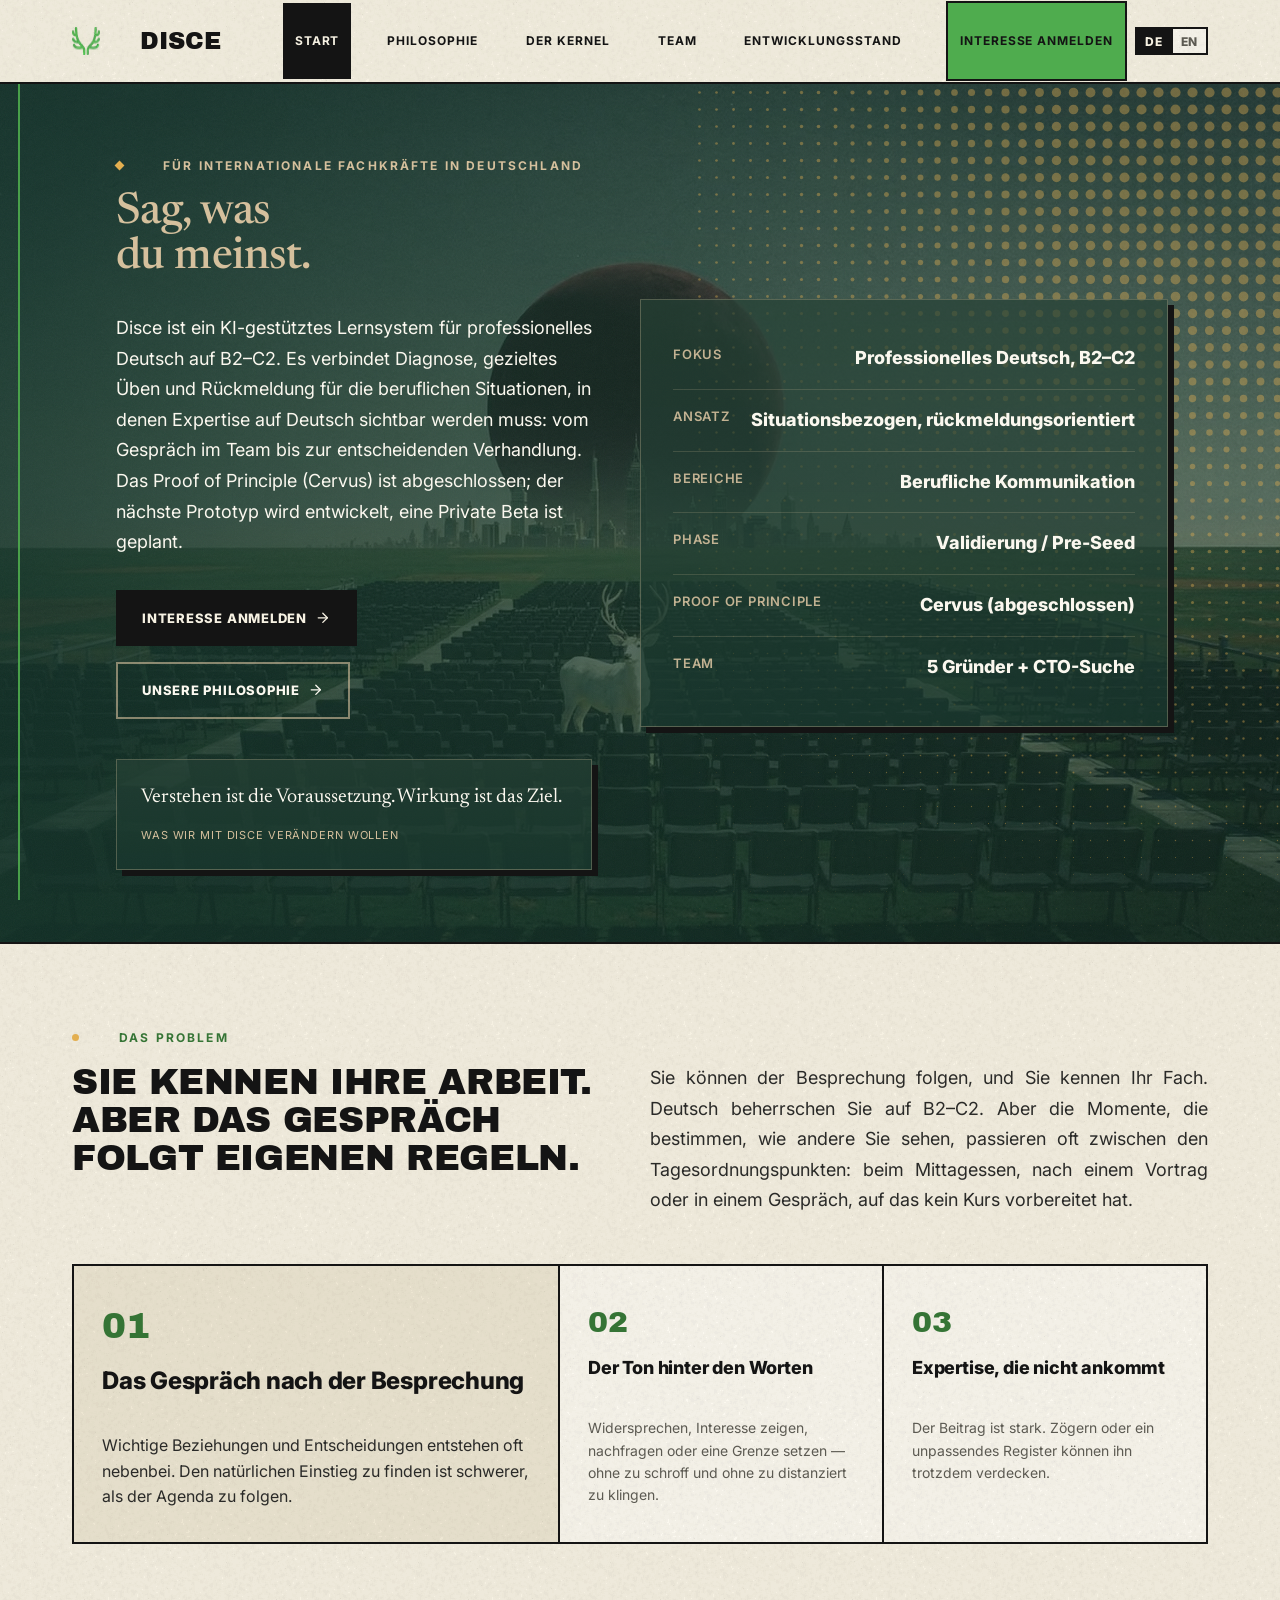
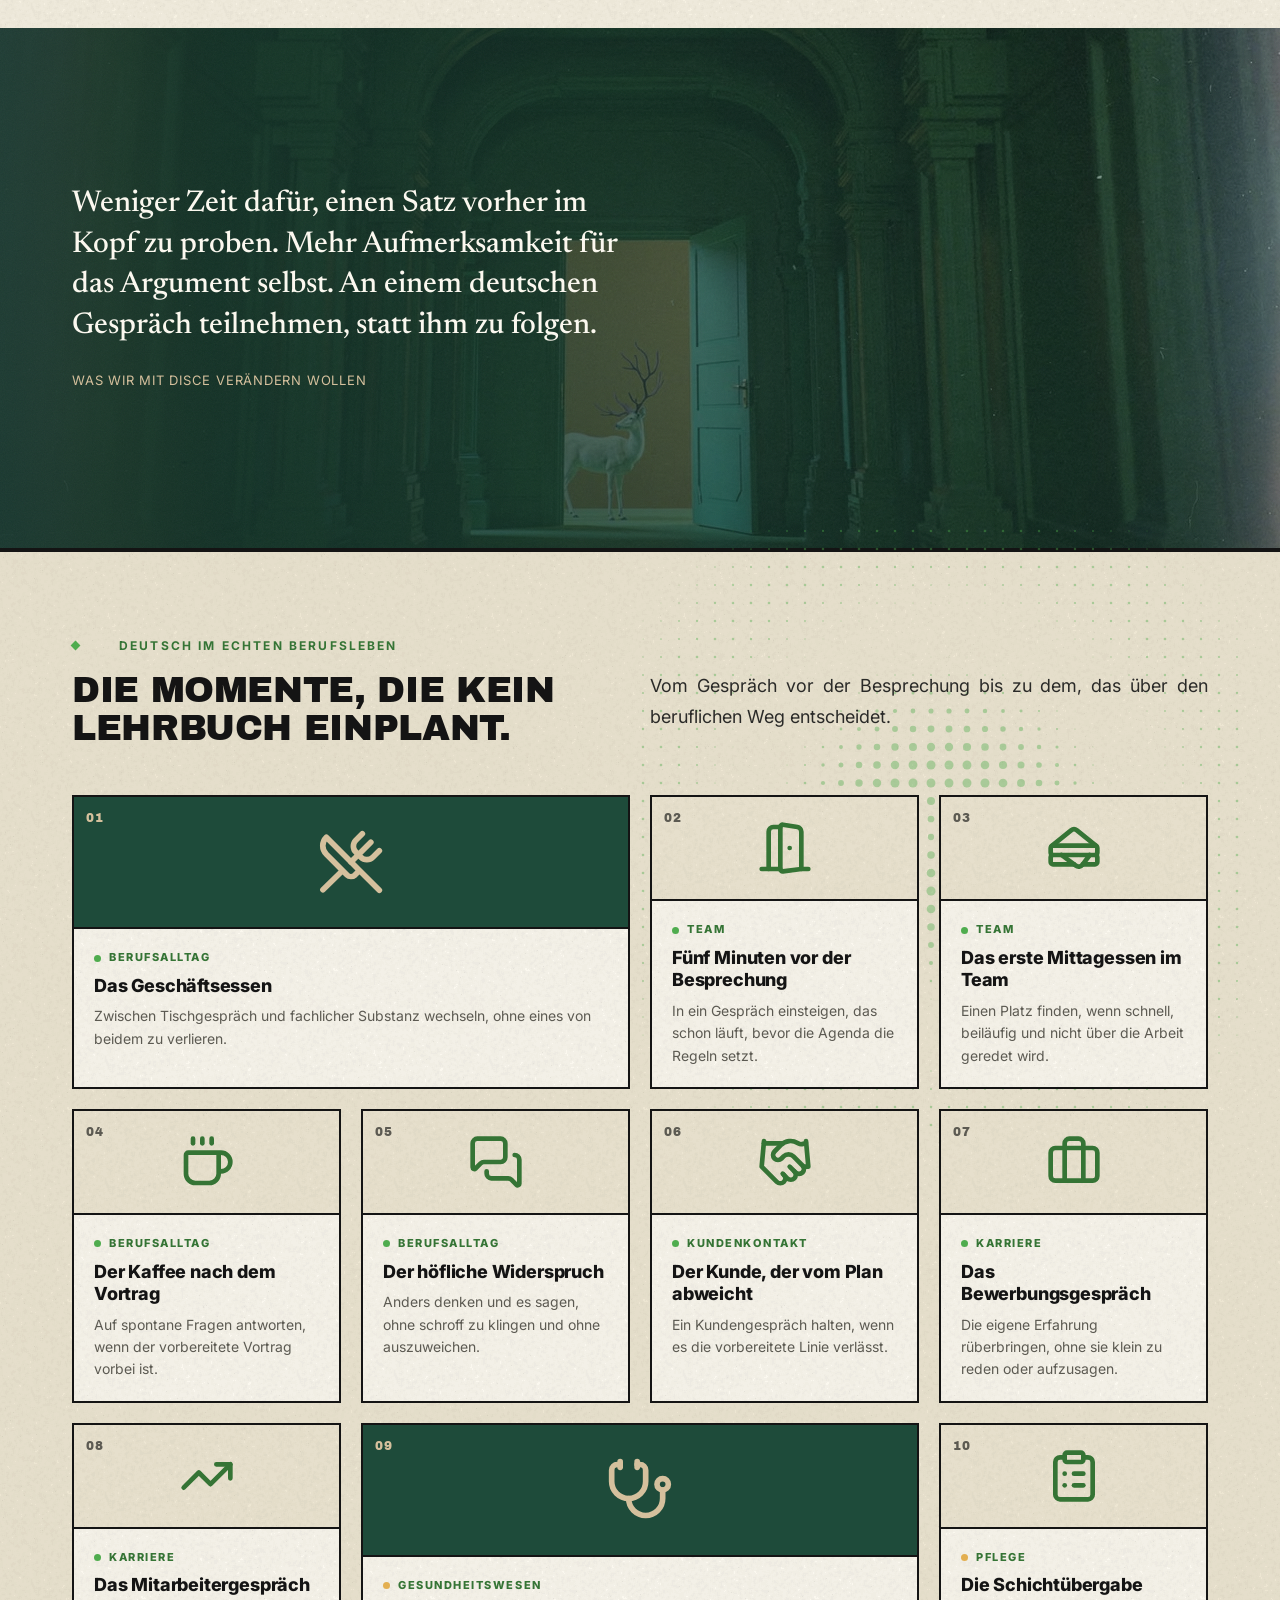
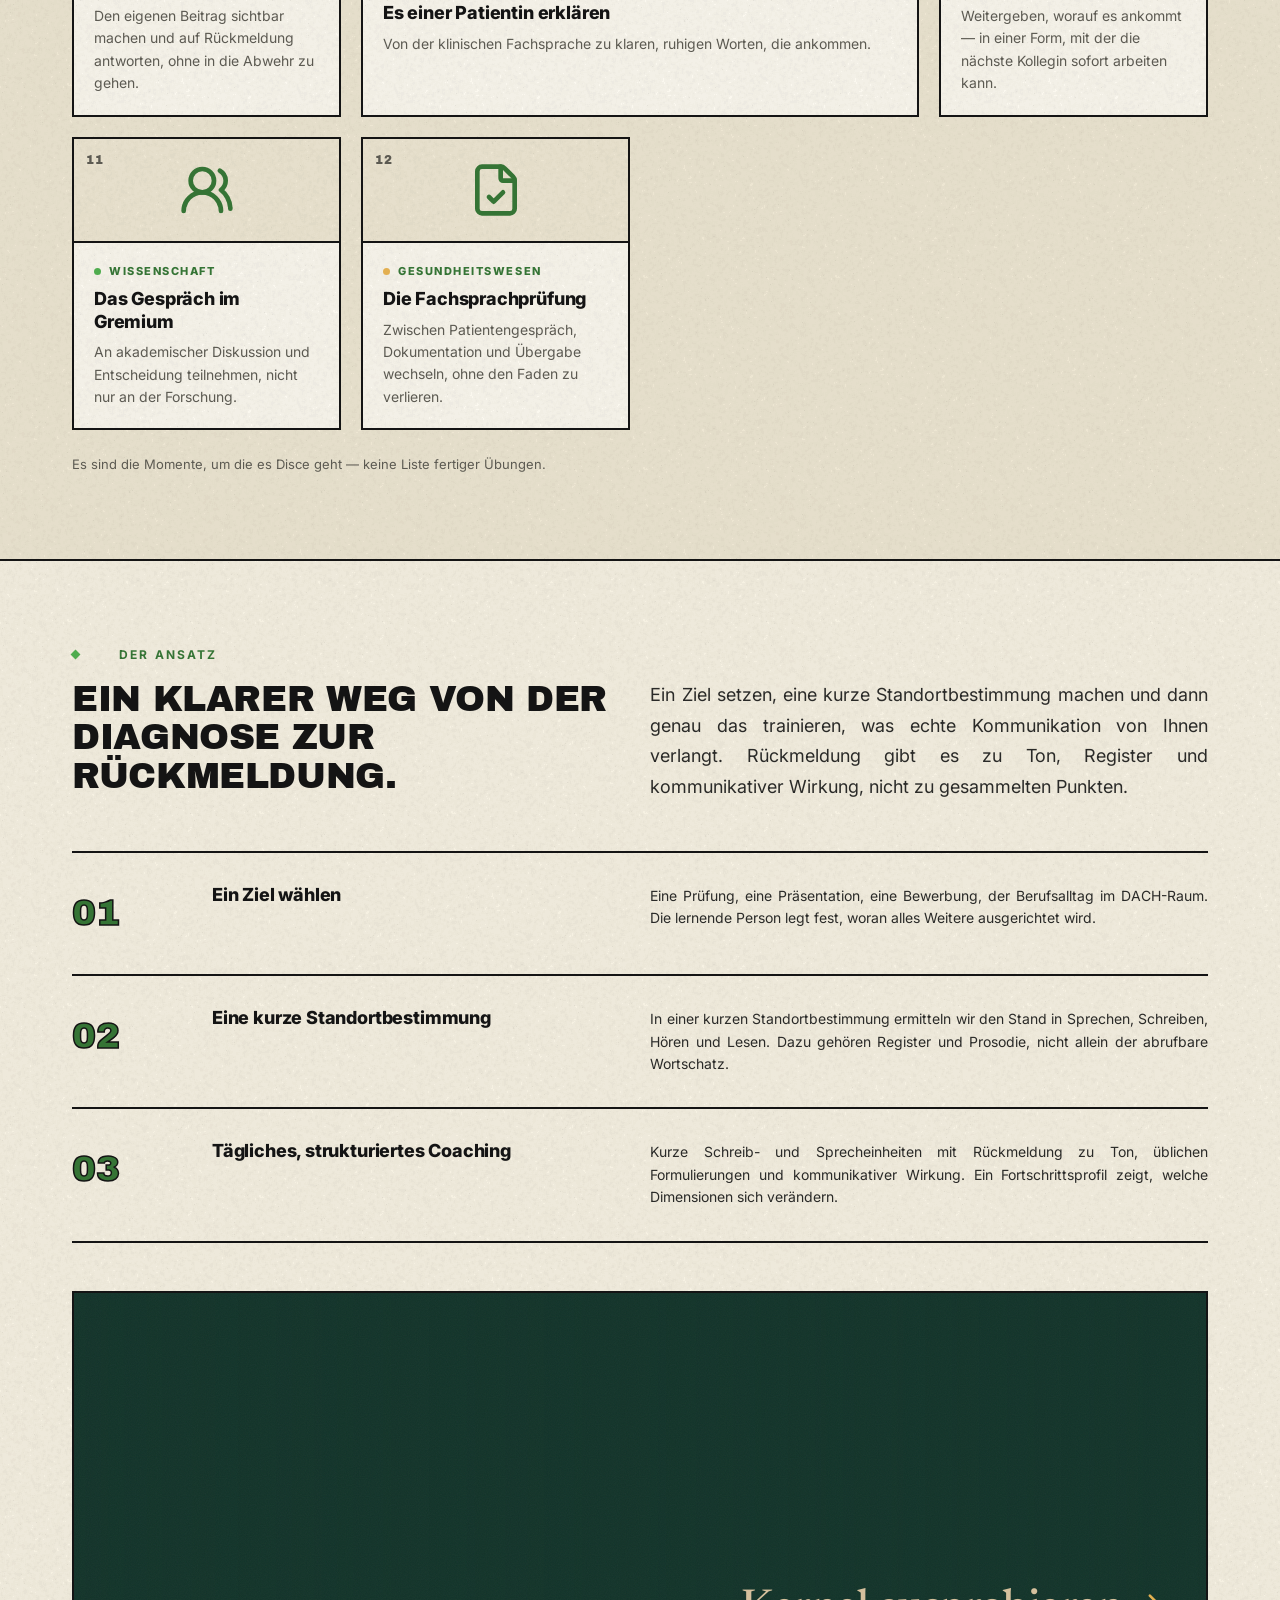
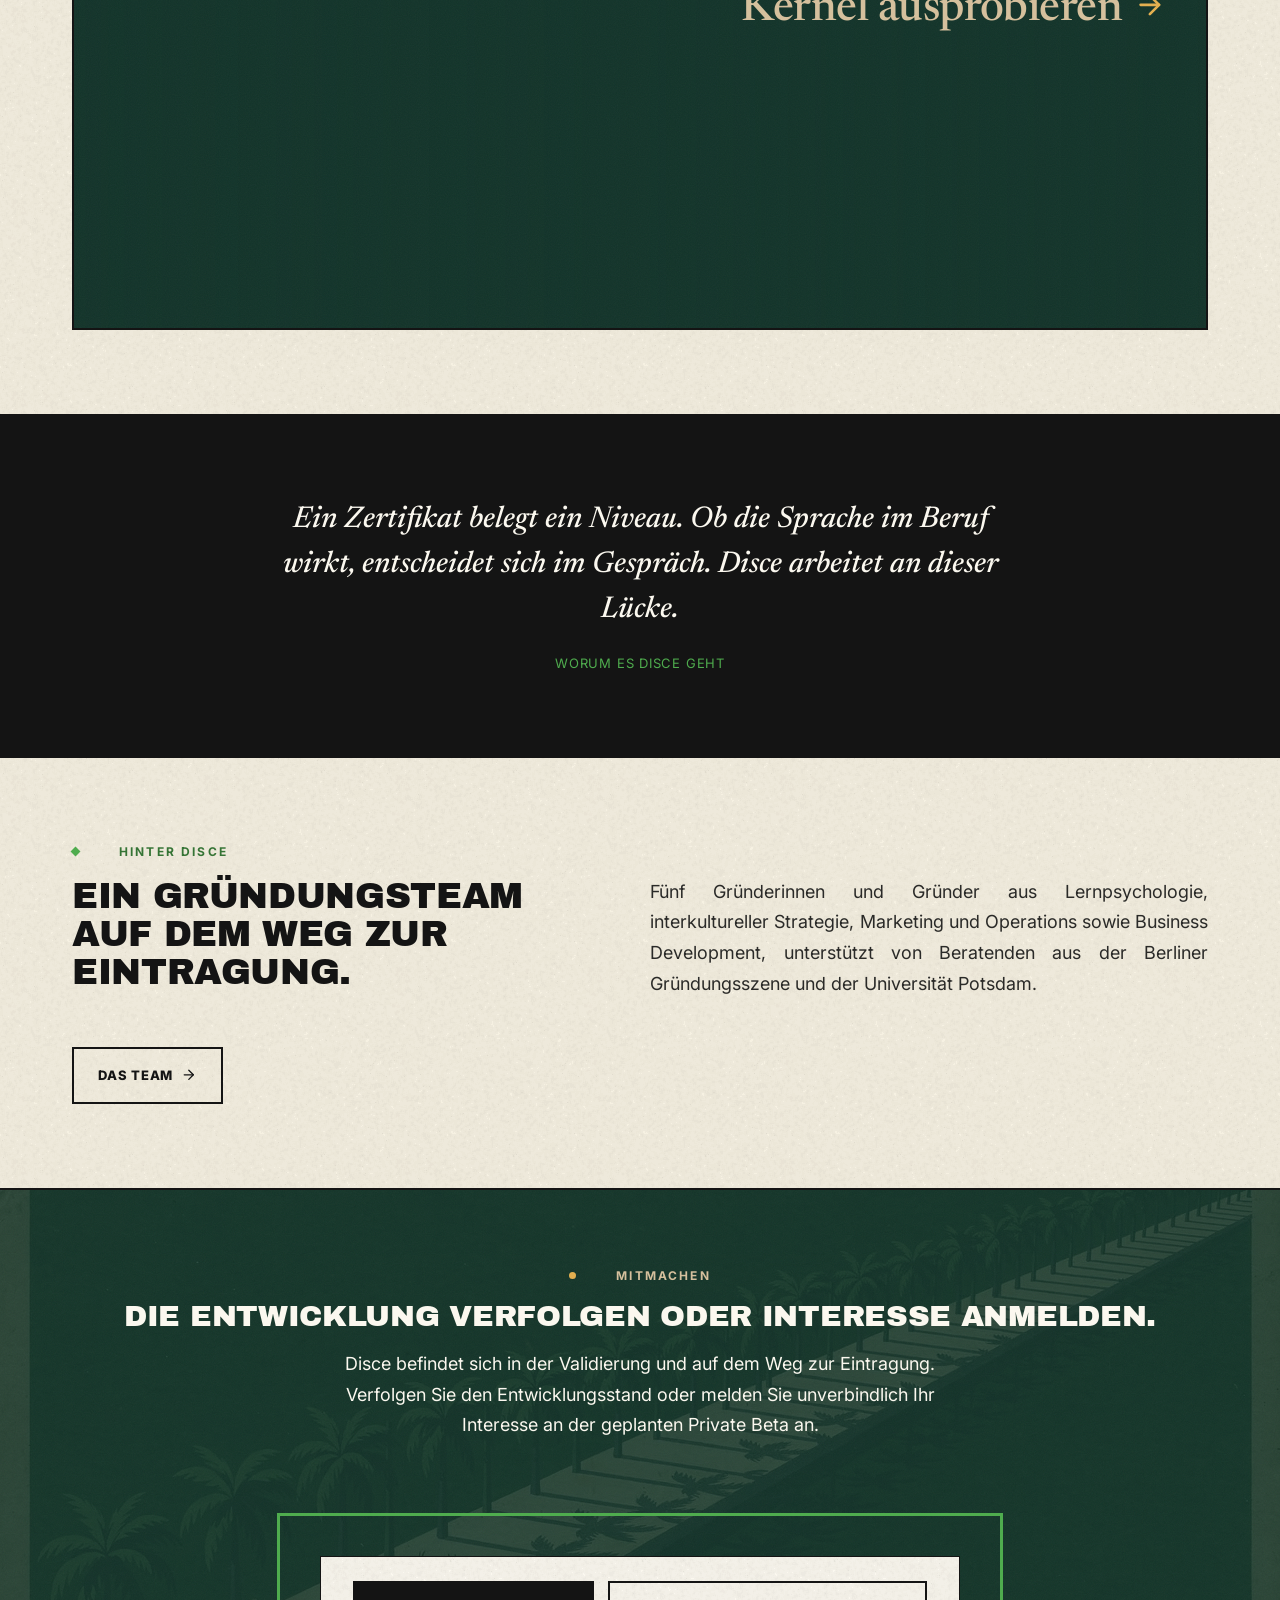
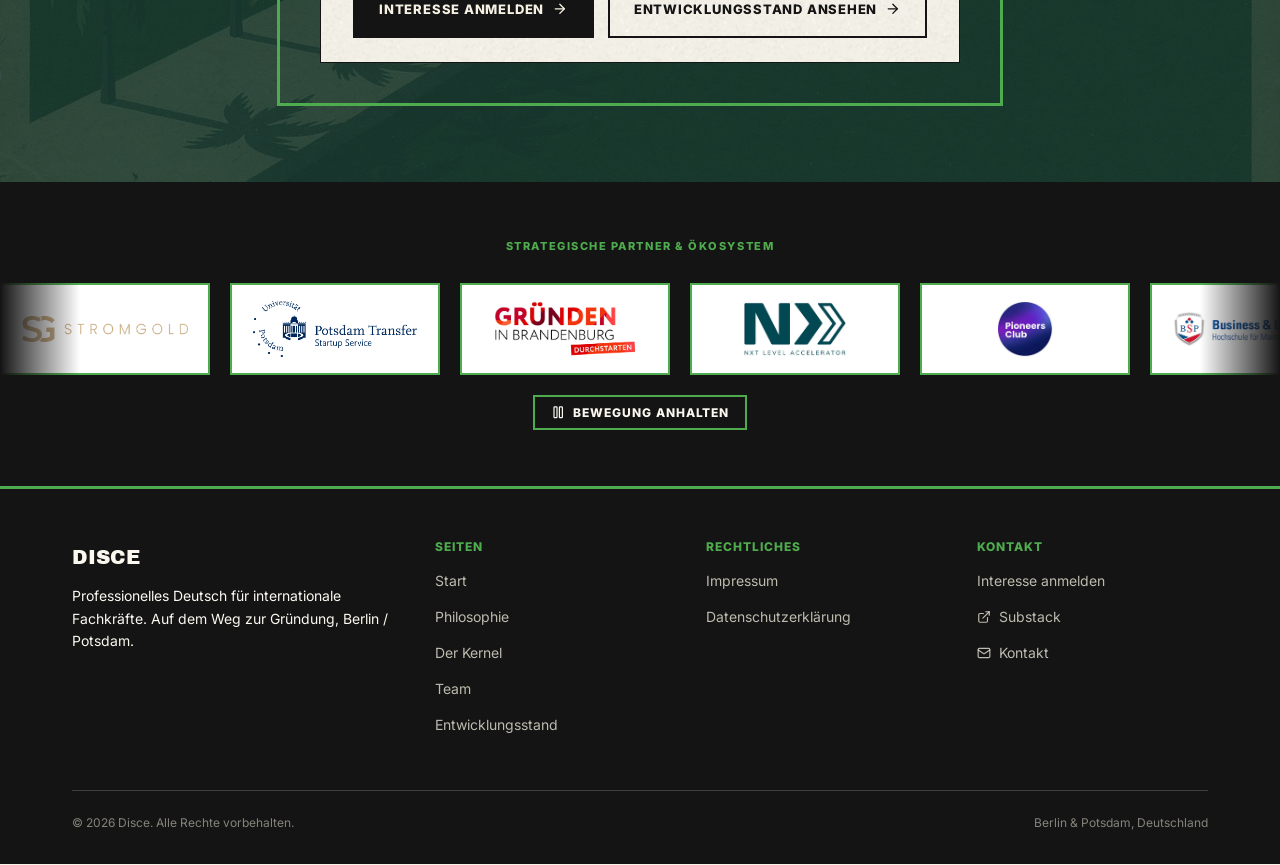
==== commit 27d7b4d4: "fix(nav): keep DE/EN switch in the header bar on mobile Moves .lang-switch out of the collapsible na" ====
--- a/index.html
+++ b/index.html
@@ -111,12 +111,11 @@
       <a href="team.html"><span data-lang="de">Team</span><span data-lang="en">Our Team</span></a>
       <a href="status.html"><span data-lang="de">Entwicklungsstand</span><span data-lang="en">Development Status</span></a>
       <a href="waitlist.html" class="nav-cta"><span data-lang="de">Interesse anmelden</span><span data-lang="en">Register interest</span></a>
-      <div class="lang-switch" role="group" aria-label="Sprache / Language">
-        <button type="button" data-set-lang="de" aria-pressed="true">DE</button>
-        <button type="button" data-set-lang="en" aria-pressed="false">EN</button>
-      </div>
-
     </nav>
+    <div class="lang-switch" role="group" aria-label="Sprache / Language">
+      <button type="button" data-set-lang="de" aria-pressed="true">DE</button>
+      <button type="button" data-set-lang="en" aria-pressed="false">EN</button>
+    </div>
   </div>
 </header>
 
--- a/css/experimental.min.css
+++ b/css/experimental.min.css
@@ -1 +1 @@
-@font-face{font-family:'Archivo Black';font-style:normal;font-weight:400;font-display:swap;src:url('../fonts/archivo-black-400.subset.woff2') format('woff2');}@font-face{font-family:'Inter';font-style:normal;font-weight:400 800;font-display:swap;src:url('../fonts/inter-var.subset.woff2') format('woff2');}@font-face{font-family:'Newsreader';font-style:italic;font-weight:500;font-display:swap;src:url('../fonts/newsreader-italic-var.subset.woff2') format('woff2');}@font-face{font-family:'Newsreader';font-style:normal;font-weight:200 800;font-display:swap;src:url('../fonts/newsreader-roman-var.subset.woff2') format('woff2');}:root{--legacy-ink:#141414;--legacy-paper:#FBF8EF;--green-forest:#1E4B3A;--legacy-black:#000;--legacy-white:#FFFFFF;--legacy-white-20:rgba(255,255,255,0.2);--legacy-white-75:rgba(255,255,255,0.75);--legacy-cream-20:rgba(246,241,226,0.2);--legacy-cream-50:rgba(246,241,226,0.5);--legacy-cream-75:rgba(246,241,226,0.75);--legacy-cream-78:rgba(246,241,226,0.78);--legacy-green-neon-35:rgba(57,255,106,0.35);--ink-soft:#2A2A28;--cream:#F6F1E2;--cream-dim:#EDE6D2;--green:#4FAC4E;--green-dark:#357435;--green-neon:#39FF6A;--blush:#E7C9A6;--muted:#5C5A52;--line:#141414;--line-soft:rgba(20,20,20,0.16);--paper:#F7F1E3;--paper-2:#EEE8D6;--ink:#161210;--green-deep:#123329;--green-sage:#77816A;--parchment:#D5C09D;--bordeaux:#612E31;--ochre:#E3AF50;--grain-film:url("data:image/svg+xml,%3Csvg xmlns='http://www.w3.org/2000/svg' width='140' height='140'%3E%3Cfilter id='n'%3E%3CfeTurbulence type='fractalNoise' baseFrequency='0.9' numOctaves='2' stitchTiles='stitch'/%3E%3C/filter%3E%3Crect width='100%25' height='100%25' filter='url(%23n)'/%3E%3C/svg%3E");--grain-film-opacity:0.05;--grain-paper:url('../images/derived/paper-grain.webp');--grain-paper-size:192px 192px;--paper-grain:var(--grain-paper);--font-display:'Archivo Black','Inter',sans-serif;--font-body:'Inter',-apple-system,sans-serif;--font-italic:'Newsreader',Georgia,serif;--fs-100:11px;--fs-200:12px;--fs-300:13px;--fs-400:14px;--fs-500:16px;--fs-600:18px;--fs-700:20px;--fs-800:24px;--fs-900:30px;--fs-1000:36px;--fs-1100:44px;--sp-4:4px;--sp-8:8px;--sp-12:12px;--sp-16:16px;--sp-20:20px;--sp-24:24px;--sp-28:28px;--sp-32:32px;--sp-40:40px;--sp-44:44px;--sp-48:48px;--sp-52:52px;--sp-56:56px;--sp-60:60px;--sp-64:64px;--sp-72:72px;--sp-76:76px;--sp-84:84px;--sp-100:100px;--ease:cubic-bezier(0.2,0,0,1);--dur-fast:120ms;--dur-base:180ms;--dur-slow:260ms;--gen-cycle:26s;--maxw:1200px;}*{margin:0;padding:0;box-sizing:border-box;}html{scroll-behavior:smooth;}body{font-family:var(--font-body);color:var(--legacy-ink);background:var(--cream);line-height:1.6;font-size:var(--fs-500);-webkit-font-smoothing:antialiased;}.wrap{max-width:var(--maxw);margin:0 auto;padding:0 var(--sp-32);position:relative;}a{color:inherit;text-decoration:none;}img{max-width:100%;display:block;}[style*="var(--ink)"]{color:var(--legacy-ink) !important;}h1,h2,h3,h4{font-family:var(--font-display);font-weight:400;line-height:1.06;color:var(--legacy-ink);letter-spacing:-0.01em;text-transform:uppercase;}h3,h4{text-transform:none;font-family:var(--font-body);font-weight:800;}p{color:var(--ink-soft);}.eyebrow{display:inline-flex;align-items:center;gap:var(--sp-40);font-family:var(--font-body);font-size:var(--fs-200);font-weight:700;letter-spacing:0.18em;text-transform:uppercase;color:var(--green-dark);margin-bottom:var(--sp-16);max-width:100%;overflow-wrap:anywhere;}.eyebrow::before{content:'';width:7px;height:7px;background:var(--green);transform:rotate(45deg);display:inline-block;flex-shrink:0;}.bg-ink .eyebrow,.bg-forest .eyebrow{color:var(--green);}.bg-ink .eyebrow::before,.bg-forest .eyebrow::before{background:var(--green);}.lede{font-size:var(--fs-600);color:var(--reading-ink,var(--muted));max-width:620px;line-height:1.7;}body::before{content:'';position:fixed;top:0;bottom:0;left:18px;width:2px;background:var(--green);z-index:300;opacity:0.9;}@media (max-width: 700px){body::before{display:none;}}.site-header{position:sticky;top:0;z-index:500;background:var(--cream);border-bottom:2px solid var(--legacy-ink);}.nav{display:flex;align-items:center;justify-content:space-between;height:82px;}.brand{display:flex;align-items:center;gap:var(--sp-40);font-family:var(--font-display);font-size:var(--fs-800);color:var(--legacy-ink);text-transform:uppercase;}.brand .brand-mark{width:var(--sp-28);height:var(--sp-28);flex-shrink:0;}.brand picture{display:inline-flex;flex-shrink:0;}.nav-links{display:flex;align-items:center;gap:var(--sp-24);}.nav-links a{font-size:var(--fs-200);font-weight:700;letter-spacing:0.08em;text-transform:uppercase;color:var(--legacy-ink);padding:var(--sp-28) var(--sp-12);transition:background-color var(--dur-fast) var(--ease),color var(--dur-fast) var(--ease);}.nav-links a:hover,.nav-links a.active{background:var(--legacy-ink);color:var(--cream);}.nav-cta{background:var(--green) !important;color:var(--legacy-ink) !important;border:2px solid var(--legacy-ink);margin-left:8px;}.nav-cta:hover{background:var(--legacy-ink) !important;color:var(--green) !important;}.nav-toggle{display:none;background:none;border:2px solid var(--legacy-ink);padding:var(--sp-12) var(--sp-16);font-size:var(--fs-700);color:var(--legacy-ink);cursor:pointer;}@media (max-width: 1179px){.nav-links{position:fixed;top:82px;left:0;right:0;background:var(--cream);background-image:var(--paper-grain);background-repeat:repeat;background-size:var(--grain-paper-size);flex-direction:column;align-items:stretch;gap:0;border-bottom:2px solid var(--legacy-ink);max-height:0;overflow:hidden;transition:max-height var(--dur-slow) var(--ease);}.nav-links.open{max-height:560px;}.nav-links a{padding:var(--sp-16) var(--sp-32);border-bottom:1px solid var(--line-soft);}.nav-links .nav-cta{margin:16px 32px;text-align:center;}.nav-toggle{display:block;}}.hero{position:relative;padding:0;background-color:var(--green-deep);border-bottom:2px solid var(--legacy-ink);overflow:hidden;isolation:isolate;}.hero-bg{position:absolute;inset:0;z-index:0;display:block;background-image:url("[data-uri]");background-size:cover;background-position:50% 45%;}.hero-bg img{width:100%;height:100%;object-fit:cover;object-position:50% 45%;display:block;}.hero::before{content:'';position:absolute;inset:0;z-index:1;pointer-events:none;background:linear-gradient(90deg,rgba(18,51,41,0.80) 0%,rgba(18,51,41,0.58) 48%,rgba(18,51,41,0.34) 100%),linear-gradient(180deg,rgba(18,51,41,0.16) 0%,rgba(18,51,41,0.42) 100%);}.hero::after{content:'';position:absolute;inset:0;z-index:2;background-image:var(--grain-film);opacity:var(--grain-film-opacity);pointer-events:none;}.hero-map-bg{display:none;}.hero-grid{position:relative;z-index:3;display:grid;grid-template-columns:1fr 1fr;gap:0;align-items:stretch;min-height:560px;}.hero-grid > div:first-child{padding:var(--sp-72) var(--sp-48) var(--sp-72) var(--sp-44);display:flex;flex-direction:column;justify-content:center;position:relative;}.hero h1{font-family:'Newsreader',Georgia,serif;font-weight:500;font-size:var(--fs-1100);text-transform:none;letter-spacing:-0.012em;line-height:1.02;color:var(--parchment);margin-bottom:var(--sp-24);max-width:560px;}.hero .pronunciation{display:none;}.hero .eyebrow{color:var(--parchment);}.hero .eyebrow::before{background:var(--ochre);}.hero .lede{color:var(--legacy-paper);}.hero-actions{display:flex;gap:var(--sp-16);margin-top:var(--sp-32);flex-wrap:wrap;}.btn-primary,.btn-secondary{display:inline-block;padding:var(--sp-16) var(--sp-24);font-size:var(--fs-300);font-weight:800;letter-spacing:0.06em;text-transform:uppercase;transition:background-color var(--dur-fast) var(--ease),color var(--dur-fast) var(--ease),border-color var(--dur-fast) var(--ease);border:2px solid var(--legacy-ink);}.btn-primary{background:var(--legacy-ink);color:var(--cream);}.btn-primary:hover{background:var(--green);color:var(--legacy-ink);border-color:var(--legacy-ink);}.btn-secondary{background:transparent;color:var(--legacy-ink);}.btn-secondary:hover{background:var(--legacy-ink);color:var(--cream);}.hero .btn-primary:hover{background:var(--parchment);color:var(--legacy-ink);}.hero .btn-secondary{color:var(--legacy-paper);border-color:rgba(213,192,157,0.6);}.hero .btn-secondary:hover{background:var(--legacy-paper);color:var(--legacy-ink);}.icon-sprite{position:absolute;width:0;height:0;overflow:hidden;}.icon{display:inline-block;width:1em;height:1em;flex:none;vertical-align:-0.125em;fill:none;stroke:currentColor;stroke-width:2;stroke-linecap:round;stroke-linejoin:round;}.btn-primary > .icon,.btn-secondary > .icon{width:1.2em;height:1.2em;margin-left:var(--sp-8);vertical-align:-0.2em;}.btn-primary > .icon--lead,.btn-secondary > .icon--lead{margin-left:0;margin-right:var(--sp-8);}.ticker-toggle-text .icon{width:1.2em;height:1.2em;margin-right:var(--sp-8);vertical-align:-0.2em;}.footer-col a .icon{margin-right:var(--sp-8);}.status-fact-value .icon{margin-right:var(--sp-8);color:var(--green-dark);}.nav-toggle .icon{display:block;}.nav-toggle .nav-toggle-close{display:none;}.nav-toggle[aria-expanded="true"] .nav-toggle-open{display:none;}.nav-toggle[aria-expanded="true"] .nav-toggle-close{display:block;}.hero .glass-card{position:relative;border-radius:0;border:1px solid rgba(213,192,157,0.30);background:linear-gradient(180deg,rgba(213,192,157,0.07),rgba(213,192,157,0.03)),rgba(18,51,41,0.66);box-shadow:6px 6px 0 var(--legacy-ink);color:var(--legacy-paper);}.hero .hero-panel{position:relative;align-self:center;margin:var(--sp-40) var(--sp-40) var(--sp-40) 0;padding:var(--sp-28) var(--sp-32);background:linear-gradient(180deg,rgba(213,192,157,0.07),rgba(213,192,157,0.03)),rgba(18,51,41,0.66);border:1px solid rgba(213,192,157,0.30);box-shadow:6px 6px 0 var(--legacy-ink);overflow:hidden;}.hero .hero-panel .stat-row{position:relative;z-index:1;display:flex;justify-content:space-between;padding:var(--sp-16) 0;border-bottom:1px solid rgba(213,192,157,0.18);font-size:var(--fs-600);}.hero .hero-panel .stat-row:last-child{border-bottom:none;}.hero .hero-panel .stat-label{color:rgba(213,192,157,0.9);font-weight:600;text-transform:uppercase;font-size:var(--fs-300);letter-spacing:0.06em;}.hero .hero-panel .stat-value{font-weight:800;color:var(--legacy-paper);text-align:right;}.hero .glass-testimonial{margin-top:var(--sp-40);max-width:480px;padding:var(--sp-24);}.hero .glass-testimonial blockquote{font-family:'Newsreader',Georgia,serif;font-size:var(--fs-700);line-height:1.35;color:var(--legacy-paper);}.hero .glass-testimonial figcaption{margin-top:var(--sp-16);font-size:var(--fs-100);letter-spacing:0.08em;text-transform:uppercase;color:var(--parchment);}@media (max-width: 900px){.hero-grid{grid-template-columns:1fr;min-height:0;}.hero{--hero-band:340px;background-color:var(--green-forest);}.hero::before{display:none;}.hero-bg{height:var(--hero-band);bottom:auto;}.hero-grid{padding-top:var(--hero-band);}.hero-grid > div:first-child{padding:var(--sp-56) var(--sp-32);}.hero .hero-panel{margin:var(--sp-16) var(--sp-32) var(--sp-8);border-left:1px solid rgba(213,192,157,0.30);}.hero .glass-testimonial{max-width:none;margin:var(--sp-24) 0 var(--sp-40);}.hero h1{font-size:var(--fs-900);}}section{padding:var(--sp-84) 0;}section.tight{padding:var(--sp-56) 0;}.section-head{max-width:680px;margin-bottom:var(--sp-48);}.section-head h2{font-size:var(--fs-1000);margin-bottom:var(--sp-16);}body:not(.page-kernel) .section-head{display:grid;grid-template-columns:100px minmax(0,1fr) minmax(0,1.4fr);grid-template-areas:"eyebrow eyebrow ." "title   title   lede";column-gap:var(--sp-40);align-items:start;max-width:none;}body:not(.page-kernel) .section-head .eyebrow{grid-area:eyebrow;}body:not(.page-kernel) .section-head h2{grid-area:title;margin-bottom:0;}body:not(.page-kernel) .section-head .lede{grid-area:lede;margin-bottom:0;max-width:none;}body:not(.page-kernel) .section-head:not(:has(.lede)){grid-template-columns:1fr;grid-template-areas:"eyebrow" "title";}@media (max-width: 900px){body:not(.page-kernel) .section-head{grid-template-columns:1fr;grid-template-areas:"eyebrow" "title" "lede";row-gap:var(--sp-16);}}@media (max-width: 640px){.section-head h2{font-size:var(--fs-900);}}.divider{height:2px;background:var(--legacy-ink);}.bg-sage{background:var(--cream-dim);border-top:2px solid var(--legacy-ink);border-bottom:2px solid var(--legacy-ink);}.bg-forest,.bg-ink{background:var(--legacy-ink);color:var(--legacy-paper);position:relative;}.bg-forest h2,.bg-forest h3,.bg-forest h4,.bg-ink h2,.bg-ink h3,.bg-ink h4{color:var(--legacy-paper);}.bg-forest p,.bg-ink p{color:var(--legacy-cream-78);}.bg-forest .lede,.bg-ink .lede{color:var(--legacy-cream-78);}.bg-forest::before,.bg-ink::before{content:'';position:absolute;top:0;left:0;right:0;height:var(--sp-100);background-image:url('../images/halftone-banner-green.png');background-size:cover;background-repeat:no-repeat;opacity:0.9;}.no-halftone::before{content:none;}.section-head:has(+ .problem-grid) .eyebrow::before{width:7px;height:7px;border-radius:50%;background:var(--ochre);transform:none;}.problem-grid{display:grid;grid-template-columns:1.5fr 1fr 1fr;gap:0;margin-top:var(--sp-40);border-top:2px solid var(--legacy-ink);border-left:2px solid var(--legacy-ink);}.problem-card{background:var(--legacy-paper);border-right:2px solid var(--legacy-ink);border-bottom:2px solid var(--legacy-ink);padding:var(--sp-32) var(--sp-28);}.problem-card .num{font-family:var(--font-display);font-size:var(--fs-900);color:var(--green-dark);margin-bottom:var(--sp-12);}.problem-card h3{font-size:var(--fs-600);margin-bottom:var(--sp-40);text-transform:none;}.problem-card p{color:var(--muted);font-size:var(--fs-400);}.problem-card:first-child{background:var(--cream-dim);}.problem-card:first-child .num{font-size:var(--fs-1000);}.problem-card:first-child h3{font-size:var(--fs-800);}.problem-card:first-child p{font-size:var(--fs-500);color:var(--ink-soft);}@media (max-width: 900px){.problem-grid{grid-template-columns:1fr;}}body:not(.page-kernel) .problem-section .problem-card p{text-align:left;hyphens:manual;-webkit-hyphens:manual;}.scene-sprite{position:absolute;width:0;height:0;overflow:hidden;}.scene-gallery{display:grid;grid-template-columns:1fr;gap:var(--sp-20);margin-top:var(--sp-40);}@media (min-width: 560px){.scene-gallery{grid-template-columns:repeat(2,1fr);}}@media (min-width: 900px){.scene-gallery{grid-template-columns:repeat(3,1fr);}}@media (min-width: 1200px){.scene-gallery{grid-template-columns:repeat(4,1fr);}}@media (min-width: 900px){.scene-card--wide{grid-column:span 2;}}.scene-card{display:flex;flex-direction:column;background:var(--legacy-paper);border:2px solid var(--legacy-ink);overflow:hidden;}@media (hover: hover) and (prefers-reduced-motion: no-preference){.scene-card{transition:transform var(--dur-fast) var(--ease),box-shadow var(--dur-fast) var(--ease);}.scene-card:hover{transform:translate(-3px,-3px);box-shadow:5px 5px 0 var(--legacy-ink);}}.scene-plate{position:relative;display:flex;align-items:center;justify-content:center;min-height:104px;padding:var(--sp-16);background:var(--cream-dim);color:var(--green-dark);border-bottom:2px solid var(--legacy-ink);}.scene-card--wide .scene-plate{min-height:132px;}.scene-card--forest .scene-plate{background:var(--green-forest);color:var(--parchment);}.scene-card--forest .scene-index{color:var(--parchment);}.scene-art{width:56px;height:56px;display:block;fill:none;stroke:currentColor;stroke-width:2;stroke-linecap:round;stroke-linejoin:round;}.scene-card--wide .scene-art{width:68px;height:68px;}.scene-index{position:absolute;top:var(--sp-12);left:var(--sp-12);font-family:var(--font-display);font-size:var(--fs-200);letter-spacing:0.12em;color:var(--muted);}.scene-body{display:flex;flex-direction:column;gap:var(--sp-8);flex:1;padding:var(--sp-20);}.scene-tag{display:inline-flex;align-items:center;gap:var(--sp-8);font-size:var(--fs-100);font-weight:800;letter-spacing:0.14em;text-transform:uppercase;color:var(--green-dark);}.scene-tag::before{content:'';width:7px;height:7px;border-radius:50%;background:var(--green);flex:none;}.scene-card[data-context="healthcare"] .scene-tag::before{background:var(--ochre);}.scene-title{font-size:var(--fs-600);line-height:1.25;margin:0;}.scene-line{color:var(--muted);font-size:var(--fs-400);text-align:left;hyphens:manual;-webkit-hyphens:manual;}.scene-note{margin-top:var(--sp-24);color:var(--muted);font-size:var(--fs-300);text-align:left;max-width:62ch;}.persona-grid{display:grid;grid-template-columns:repeat(2,1fr);gap:var(--sp-24);}.persona-card{background:var(--legacy-paper);border:2px solid var(--legacy-ink);padding:var(--sp-32) var(--sp-28);position:relative;transition:transform var(--dur-fast) var(--ease),box-shadow var(--dur-fast) var(--ease);}.persona-card:hover{transform:translate(-3px,-3px);box-shadow:5px 5px 0 var(--legacy-ink);}.persona-icon{width:42px;height:42px;background:var(--green);border:2px solid var(--legacy-ink);transform:rotate(45deg);display:flex;align-items:center;justify-content:center;margin-bottom:var(--sp-24);font-size:var(--fs-500);}.persona-icon span{transform:rotate(-45deg);display:block;}.persona-card h3{font-size:var(--fs-600);margin-bottom:var(--sp-40);text-transform:none;}.persona-card p{color:var(--muted);font-size:var(--fs-400);}@media (max-width: 900px){.persona-grid{grid-template-columns:1fr;}}.process-list{display:grid;margin-top:var(--sp-40);border-top:2px solid var(--legacy-ink);}.process-item{display:grid;grid-template-columns:110px 1fr;gap:var(--sp-24);padding:var(--sp-32) 0;border-bottom:2px solid var(--legacy-ink);align-items:start;}.process-item .step-num{font-family:var(--font-display);font-size:var(--fs-1000);color:var(--green-dark);-webkit-text-stroke:1.5px var(--legacy-ink);}.process-item h3{font-size:var(--fs-600);margin-bottom:var(--sp-40);text-transform:none;}.process-item p{color:var(--reading-ink,var(--muted));font-size:var(--fs-400);max-width:600px;}body:not(.page-kernel) .process-item{grid-template-columns:100px minmax(0,1fr) minmax(0,1.4fr);column-gap:var(--sp-40);}body:not(.page-kernel) .process-item > div:not(.step-num){display:contents;}body:not(.page-kernel) .process-item h3{grid-column:2;margin-bottom:0;}body:not(.page-kernel) .process-item p{grid-column:3;max-width:none;}@media (max-width: 760px){body:not(.page-kernel) .process-item{grid-template-columns:1fr;row-gap:var(--sp-16);}body:not(.page-kernel) .process-item h3,body:not(.page-kernel) .process-item p{grid-column:1;}}.lede,.prose p,.process-item p,.problem-card p,.persona-card p,.team-member-body p{text-align:justify;hyphens:auto;-webkit-hyphens:auto;}.hero .lede{text-align:left;}.cta-band .lede{text-align:center;}.process-period{font-weight:400;color:var(--muted);font-size:var(--fs-400);}.legal-lang-note{margin-top:var(--sp-16);}@media (max-width: 640px){.process-item{grid-template-columns:1fr;gap:var(--sp-40);}}.kernel-gateway{position:relative;display:block;overflow:hidden;isolation:isolate;margin-top:var(--sp-48);background:var(--green-deep);border:2px solid var(--legacy-ink);color:var(--parchment);}@media (hover: hover) and (prefers-reduced-motion: no-preference){.kernel-gateway{transition:transform var(--dur-fast) var(--ease),box-shadow var(--dur-fast) var(--ease);}.kernel-gateway:hover{transform:translate(-3px,-3px);box-shadow:5px 5px 0 var(--legacy-ink);}.kernel-gateway:hover .kernel-gateway-arrow{transform:translateX(var(--sp-8));}}.kernel-gateway picture,.kernel-gateway img{display:block;width:100%;height:auto;}.kernel-gateway::before{content:'';position:absolute;inset:0;z-index:1;pointer-events:none;background:linear-gradient(270deg,rgba(18,51,41,0.80) 0%,rgba(18,51,41,0.46) 42%,rgba(18,51,41,0.12) 100%),linear-gradient(0deg,rgba(18,51,41,0.30) 0%,rgba(18,51,41,0.03) 62%);}.kernel-gateway::after{content:'';position:absolute;inset:0;z-index:2;pointer-events:none;background-image:var(--grain-film);opacity:var(--grain-film-opacity);}.kernel-gateway-label{position:absolute;inset:0;z-index:3;display:flex;align-items:center;justify-content:flex-end;padding:0 var(--sp-40);}.kernel-gateway-title{font-family:'Newsreader',Georgia,serif;font-weight:500;font-size:clamp(var(--fs-800),4.4vw,var(--fs-1100));line-height:1.06;letter-spacing:-0.012em;color:var(--parchment);text-align:right;}.kernel-gateway-arrow{width:0.72em;height:0.72em;margin-left:var(--sp-12);vertical-align:-0.02em;color:var(--ochre);transition:transform var(--dur-fast) var(--ease);}.kernel-gateway:focus-visible .kernel-gateway-arrow{transform:translateX(var(--sp-8));}.kernel-gateway:focus-visible{outline:3px solid var(--ochre);outline-offset:-3px;}@media (prefers-reduced-motion: reduce){.kernel-gateway-arrow{transition:none;}}@media (max-width: 700px){.kernel-gateway-label{padding:0 var(--sp-20);}}.band{padding:0;border-bottom:2px solid var(--legacy-ink);background:var(--green-deep);}.band picture,.band img{display:block;width:100%;height:auto;}.band{position:relative;}.band-card{position:absolute;bottom:var(--sp-40);width:420px;max-width:calc(100% - var(--sp-64));background:var(--paper);border:2px solid var(--ink);box-shadow:6px 6px 0 var(--legacy-ink);padding:var(--sp-24) var(--sp-28);z-index:2;}.band-card--left{left:var(--sp-40);}.band-card--right{right:var(--sp-40);}.band-card .eyebrow::before{width:7px;height:7px;border-radius:50%;background:var(--ochre);transform:none;}.band-card-line{font-family:var(--font-display);font-size:var(--fs-700);line-height:1.25;color:var(--ink);margin:0;}@media (max-width: 900px){.band-card{position:static;width:auto;max-width:none;box-shadow:none;border:0;border-top:2px solid var(--ink);padding:var(--sp-24) var(--sp-32);}.band-card--left,.band-card--right{left:auto;right:auto;}}.band--text{padding:var(--sp-40) var(--sp-32);}.band--text .band-card{position:static;width:auto;max-width:720px;margin:0 auto;box-shadow:none;}.principles-grid{display:grid;grid-template-columns:repeat(2,1fr);gap:var(--sp-16);background:var(--legacy-ink);margin-top:var(--sp-40);border:2px solid var(--legacy-ink);}.principle{background:var(--legacy-ink);padding:var(--sp-32) var(--sp-28);}.principle .roman{font-family:var(--font-display);font-size:var(--fs-700);color:var(--green);margin-bottom:var(--sp-12);display:block;}.principle h3{font-size:var(--fs-500);margin-bottom:var(--sp-40);color:var(--legacy-paper);text-transform:none;}.principle p{font-size:var(--fs-400);}@media (max-width: 760px){.principles-grid{grid-template-columns:1fr;}}.pull-quote{max-width:760px;margin:0 auto;text-align:center;position:relative;z-index:1;}.pull-quote blockquote{font-family:var(--font-italic);font-style:italic;font-size:var(--fs-900);line-height:1.5;color:var(--legacy-paper);font-weight:500;}.pull-quote cite{display:block;margin-top:var(--sp-20);font-style:normal;font-size:var(--fs-300);letter-spacing:0.06em;text-transform:uppercase;color:var(--green);}.bg-forest .pull-quote blockquote,.bg-ink .pull-quote blockquote{color:var(--legacy-paper);}.team-grid{display:grid;grid-template-columns:repeat(3,1fr);gap:var(--sp-16);background:var(--legacy-ink);border:2px solid var(--legacy-ink);}.team-card{background:var(--legacy-paper);}.team-card .portrait{width:100%;aspect-ratio:5/6;object-fit:cover;background:var(--cream-dim);filter:grayscale(100%) contrast(1.05);}.team-card .team-body{padding:var(--sp-24) var(--sp-24) var(--sp-24);border-top:2px solid var(--legacy-ink);}.team-card h2,.team-card h3{font-size:var(--fs-600);margin-bottom:var(--sp-16);text-transform:none;font-family:var(--font-body);font-weight:800;}.team-card .role{font-size:var(--fs-100);color:var(--green-dark);font-weight:800;letter-spacing:0.05em;text-transform:uppercase;margin-bottom:var(--sp-16);display:block;}.team-card p{font-size:var(--fs-300);color:var(--muted);}@media (max-width: 900px){.team-grid{grid-template-columns:repeat(2,1fr);}}@media (max-width: 600px){.team-grid{grid-template-columns:1fr;}}.advisor-list{margin-top:var(--sp-52);border-top:2px solid var(--legacy-ink);padding-top:36px;}.advisor-row{display:grid;grid-template-columns:260px 1fr;gap:var(--sp-24);padding:var(--sp-16) 0;border-bottom:1.5px solid var(--line-soft);}.advisor-row .advisor-name{font-weight:800;color:var(--legacy-ink);}.advisor-row .advisor-role{font-size:var(--fs-400);color:var(--reading-ink,var(--muted));}@media (max-width: 640px){.advisor-row{grid-template-columns:1fr;gap:var(--sp-16);}}.team-roster{display:grid;margin-top:var(--sp-40);border-top:2px solid var(--legacy-ink);}.team-member{display:grid;grid-template-columns:120px 1fr;gap:var(--sp-24);padding:var(--sp-32) 0;border-bottom:2px solid var(--legacy-ink);align-items:start;}.team-member-mark{font-family:var(--font-display);font-size:var(--fs-900);line-height:1;color:var(--green-dark);-webkit-text-stroke:1.5px var(--legacy-ink);}.team-member-photo{display:block;width:120px;height:120px;}.team-member-photo img{display:block;width:120px;height:120px;object-fit:cover;filter:grayscale(1);border-radius:50%;-webkit-mask-image:radial-gradient(circle closest-side,#000 calc(100% - 3.33px),transparent 100%);mask-image:radial-gradient(circle closest-side,#000 calc(100% - 3.33px),transparent 100%);}.team-member-body h3{font-size:var(--fs-600);margin-bottom:var(--sp-12);text-transform:none;}.team-member-role{display:block;font-size:var(--fs-100);font-weight:800;letter-spacing:0.06em;text-transform:uppercase;color:var(--green-dark);margin-bottom:var(--sp-16);}.team-member-body p{color:var(--reading-ink,var(--muted));font-size:var(--fs-400);max-width:720px;}@media (max-width: 640px){.team-member{grid-template-columns:1fr;gap:var(--sp-16);}}.status-banner{display:flex;align-items:center;gap:var(--sp-16);background:var(--blush);border:2px solid var(--legacy-ink);color:var(--legacy-ink);padding:var(--sp-16) var(--sp-24);font-size:var(--fs-400);margin-bottom:var(--sp-44);}.status-banner strong{color:var(--legacy-ink);}.status-ledger{display:grid;grid-template-columns:minmax(0,1fr) minmax(0,2.4fr);border:2px solid var(--legacy-ink);background:var(--legacy-paper);}.status-anchor{position:relative;display:flex;flex-direction:column;justify-content:center;gap:var(--sp-8);min-width:0;padding:var(--sp-28) var(--sp-24);background:var(--paper-2);border-right:2px solid var(--legacy-ink);}.status-anchor::before{content:'';position:absolute;top:var(--sp-16);right:var(--sp-16);width:8px;height:8px;border-radius:50%;background:var(--ochre);}.status-anchor-value{font-family:var(--font-display);font-size:var(--fs-800);line-height:1.1;color:var(--legacy-ink);overflow-wrap:break-word;}.status-anchor-label,.status-fact-label{font-size:var(--fs-100);font-weight:800;letter-spacing:0.08em;text-transform:uppercase;color:var(--muted);}.status-facts{display:grid;grid-template-columns:repeat(3,minmax(0,1fr));}.status-fact{min-width:0;padding:var(--sp-28) var(--sp-24);border-left:1px solid var(--line-soft);}.status-fact:first-child{border-left:0;}.status-fact-value{font-family:var(--font-display);font-size:var(--fs-700);line-height:1.15;color:var(--legacy-ink);overflow-wrap:break-word;}.status-fact-label{display:block;margin-top:var(--sp-8);}@media (max-width: 900px){.status-ledger{grid-template-columns:1fr;}.status-anchor{border-right:0;border-bottom:2px solid var(--legacy-ink);}.status-facts{grid-template-columns:repeat(3,minmax(0,1fr));}.status-fact{border-left:1px solid var(--line-soft);border-top:0;}.status-fact:first-child{border-left:0;}}@media (max-width: 620px){.status-facts{grid-template-columns:1fr;}.status-fact{border-left:0;border-top:1px solid var(--line-soft);}.status-fact:first-child{border-top:0;}}.status-projects{padding-top:var(--sp-56);--project-field-bleed:var(--sp-32);--project-field-fade:480ms;--project-text-fade:260ms;--project-visual-fade:480ms;--project-visual-green:0.23;--project-visual-green-mark:0.18;}.project-spine{position:relative;isolation:isolate;margin-top:var(--sp-40);}.project-spine::before{content:'';position:absolute;top:0;left:calc(-1 * var(--project-field-bleed));right:calc(-1 * var(--project-field-bleed));z-index:2;height:2px;background:var(--legacy-ink);pointer-events:none;}.project-spine-tree{position:absolute;inset:0 calc(-1 * var(--project-field-bleed));z-index:0;overflow:hidden;pointer-events:none;}.project-spine-tree img{position:absolute;inset:0;display:block;width:100%;height:100%;object-fit:contain;object-position:50% 50%;opacity:0.055;}@media (min-width: 1200px){.project-spine-tree img{transform:scale(1.55);transform-origin:40% 50%;}}.project-entry{position:relative;z-index:1;isolation:isolate;display:grid;grid-template-columns:200px minmax(0,1fr);grid-template-areas:"meta name" "meta body";column-gap:var(--sp-32);row-gap:var(--sp-12);margin:0 calc(-1 * var(--project-field-bleed));padding:var(--sp-32) var(--project-field-bleed);overflow:hidden;}.project-meta{grid-area:meta;display:flex;flex-direction:column;align-items:flex-start;gap:var(--sp-12);}.project-name{grid-area:name;font-size:var(--fs-700);text-transform:none;margin:0;}.project-body{grid-area:body;min-width:0;}.project-period{display:block;font-size:var(--fs-200);font-weight:800;letter-spacing:0.08em;text-transform:uppercase;color:var(--green-dark);}.project-summary{font-size:var(--fs-500);color:var(--ink-soft);max-width:680px;}.project-detail p{font-size:var(--fs-400);color:var(--muted);max-width:680px;border-top:1px solid var(--line-soft);margin-top:var(--sp-16);padding-top:var(--sp-16);}.project-entry.is-spotlight{background:transparent;padding-top:var(--sp-48);padding-bottom:var(--sp-48);}.project-entry.is-spotlight h3{color:var(--legacy-paper);font-size:var(--fs-800);}.project-entry.is-spotlight .project-summary{color:var(--legacy-cream-78);}.project-entry.is-spotlight .project-detail p{color:var(--legacy-cream-75);border-top-color:rgba(213,192,157,0.28);}.project-entry.is-spotlight .project-period{color:var(--parchment);}.project-entry.is-spotlight .status-tag.progress{color:var(--parchment);}.kernel-ouroboros{width:100%;max-width:560px;aspect-ratio:1 / 1;background:transparent;border:0;border-radius:0;box-shadow:none;overflow:visible;position:relative;z-index:1;right:calc(-1 * var(--sp-40));bottom:calc(-1 * var(--sp-56));pointer-events:none;}.kernel-ouroboros img{position:absolute;inset:0;display:block;width:100%;height:100%;object-fit:contain;opacity:0;transition:opacity var(--project-visual-fade) var(--ease);}.project-entry.is-spotlight .project-body{display:grid;grid-template-columns:minmax(280px,1fr) minmax(0,clamp(400px,38vw,547px));gap:var(--sp-40);align-items:start;}.project-entry.is-spotlight .kernel-ouroboros{justify-self:end;margin-top:var(--sp-32);}@media (max-width: 1100px){.project-entry.is-spotlight .project-body{grid-template-columns:1fr;}.project-entry.is-spotlight .kernel-ouroboros{justify-self:center;width:84%;max-width:480px;min-width:min(260px,100%);margin:var(--sp-40) auto var(--sp-16);right:0;bottom:0;}}@media (max-width: 760px){.project-entry.is-spotlight .kernel-ouroboros{max-width:360px;}}@media (max-width: 760px){.project-entry{grid-template-columns:1fr;grid-template-areas:"name" "meta" "body";}.project-entry.is-spotlight{padding:var(--sp-32) var(--sp-32);}}.project-entry::before{content:'';position:absolute;inset:0;z-index:0;background:var(--green-forest);opacity:0;pointer-events:none;transition:opacity var(--project-field-fade) var(--ease);}.project-entry::after{content:'';position:absolute;left:0;right:0;bottom:0;height:2px;background:var(--legacy-ink);pointer-events:none;}.project-entry.is-spotlight::before{opacity:1;}.project-meta,.project-name,.project-body{position:relative;z-index:2;}.project-name,.project-summary,.project-detail p,.project-period,.status-tag,.status-tag::before{transition:color var(--project-text-fade) var(--ease),background-color var(--project-text-fade) var(--ease),border-color var(--project-text-fade) var(--ease),box-shadow var(--project-text-fade) var(--ease);}.project-focus{position:absolute;inset:0;z-index:1;overflow:hidden;pointer-events:none;opacity:0;transition:opacity var(--project-visual-fade) var(--ease);}.project-focus-visual{display:none;position:absolute;right:calc(-1 * var(--sp-48));bottom:calc(-1 * var(--sp-32));}.project-focus-visual--antler{width:clamp(200px,20vw,320px);aspect-ratio:468 / 411;background-color:var(--parchment);-webkit-mask-image:url('../images/antlers-green.png');mask-image:url('../images/antlers-green.png');-webkit-mask-repeat:no-repeat;mask-repeat:no-repeat;-webkit-mask-size:contain;mask-size:contain;-webkit-mask-position:center;mask-position:center;}.project-focus-visual--letter{font-family:var(--font-display);font-size:clamp(180px,20vw,300px);line-height:0.78;color:var(--parchment);}.project-focus--midgard,.project-focus--asgard{--project-focus-green:var(--project-visual-green-mark);}@media (min-width: 1200px){.project-focus-visual{display:block;}}.project-entry.is-spotlight .kernel-ouroboros img{opacity:var(--project-visual-green);}.project-entry.is-spotlight .status-tag{color:var(--parchment);}.project-entry.is-spotlight .status-tag.done::before{background:var(--parchment);}.project-entry.is-spotlight .status-tag.planned::before{background:transparent;box-shadow:inset 0 0 0 1.5px var(--parchment);}@media (hover: hover) and (pointer: fine){.project-entry:hover::before{opacity:1;}.project-entry:hover .project-name{color:var(--legacy-paper);}.project-entry:hover .project-summary{color:var(--legacy-cream-78);}.project-entry:hover .project-detail p{color:var(--legacy-cream-75);border-top-color:rgba(213,192,157,0.28);}.project-entry:hover .project-period{color:var(--parchment);}.project-entry:hover .status-tag{color:var(--parchment);}.project-entry:hover .status-tag.done::before{background:var(--parchment);}.project-entry:hover .status-tag.progress::before{background:var(--ochre);}.project-entry:hover .status-tag.planned::before{background:transparent;box-shadow:inset 0 0 0 1.5px var(--parchment);}.project-entry:hover .project-focus{opacity:var(--project-focus-green,var(--project-visual-green));}.project-spine:hover .project-entry.is-spotlight:not(:hover)::before{opacity:0;}.project-spine:hover .project-entry.is-spotlight:not(:hover) .project-name{color:var(--legacy-ink);}.project-spine:hover .project-entry.is-spotlight:not(:hover) .project-summary{color:var(--ink-soft);}.project-spine:hover .project-entry.is-spotlight:not(:hover) .project-detail p{color:var(--muted);border-top-color:var(--line-soft);}.project-spine:hover .project-entry.is-spotlight:not(:hover) .project-period{color:var(--green-dark);}.project-spine:hover .project-entry.is-spotlight:not(:hover) .status-tag{color:var(--muted);}.project-spine:hover .project-entry.is-spotlight:not(:hover) .status-tag.progress{color:var(--legacy-ink);}.project-spine:hover .project-entry.is-spotlight:not(:hover) .status-tag.done::before{background:var(--green-dark);}.project-spine:hover .project-entry.is-spotlight:not(:hover) .status-tag.progress::before{background:var(--ochre);}.project-spine:hover .project-entry.is-spotlight:not(:hover) .status-tag.planned::before{background:transparent;box-shadow:inset 0 0 0 1.5px var(--muted);}.project-spine:hover .project-entry.is-spotlight:not(:hover) .kernel-ouroboros img{opacity:0;}}@media (prefers-reduced-motion: reduce){.project-entry::before,.project-focus,.kernel-ouroboros img,.project-name,.project-summary,.project-detail p,.project-period,.status-tag,.status-tag::before{transition:none;}}.gen-motif{margin:0 0 var(--sp-8);}.gen-motif-svg{display:block;width:100%;height:auto;}.gen-motif-line{fill:none;stroke:var(--muted);stroke-opacity:0.45;stroke-width:1.1;}.gen-motif-accent{fill:none;stroke:var(--ochre);stroke-width:1.8;}.status-tag{display:inline-flex;align-items:center;gap:var(--sp-8);font-size:var(--fs-100);font-weight:800;letter-spacing:0.08em;text-transform:uppercase;color:var(--muted);}.status-tag::before{content:'';width:7px;height:7px;border-radius:50%;background:var(--muted);flex:none;}.status-tag.progress{color:var(--legacy-ink);}.status-tag.progress::before{background:var(--ochre);}.status-tag.done{color:var(--legacy-ink);}.status-tag.done::before{background:var(--green-dark);}.status-tag.planned{color:var(--muted);}.status-tag.planned::before{background:transparent;box-shadow:inset 0 0 0 1.5px var(--muted);}.long-range{position:relative;overflow:hidden;isolation:isolate;padding-top:calc(var(--sp-100) + var(--sp-16));}.long-range .wrap{position:relative;z-index:2;}.long-range-map{position:absolute;top:0;right:0;bottom:0;width:min(62%,860px);z-index:1;pointer-events:none;background-color:var(--parchment);opacity:0.08;-webkit-mask-image:url('../images/derived/dach-map-mask-1600.webp');mask-image:url('../images/derived/dach-map-mask-1600.webp');-webkit-mask-repeat:no-repeat;mask-repeat:no-repeat;-webkit-mask-position:right center;mask-position:right center;-webkit-mask-size:contain;mask-size:contain;}.bg-forest .process-list{border-top:2px solid rgba(213,192,157,0.35);}.bg-forest .process-item{border-bottom:2px solid rgba(213,192,157,0.35);}.bg-forest .process-item .step-num{color:var(--ochre);-webkit-text-stroke:0;}.bg-forest .process-item h3{margin-bottom:var(--sp-12);}.bg-forest .process-item p{color:var(--legacy-cream-78);}.bg-forest .process-period{color:rgba(213,192,157,0.85);}.bg-forest .region-caption{display:inline-flex;align-items:center;gap:var(--sp-12);margin-top:var(--sp-48);font-size:var(--fs-200);font-weight:800;letter-spacing:0.14em;text-transform:uppercase;color:var(--parchment);}.region-caption-dot{width:7px;height:7px;border-radius:50%;background:var(--ochre);flex:none;}.philosophy-toc{background:var(--legacy-paper);border:2px solid var(--legacy-ink);padding:var(--sp-28) var(--sp-32);margin-bottom:var(--sp-12);position:relative;}.philosophy-toc h2,.philosophy-toc h4{font-size:var(--fs-200);text-transform:uppercase;letter-spacing:0.1em;color:var(--muted);margin-bottom:var(--sp-16);font-family:var(--font-body);font-weight:800;}.philosophy-toc ol{list-style:none;display:grid;gap:var(--sp-40);}.philosophy-toc a{font-size:var(--fs-400);color:var(--legacy-ink);font-weight:600;}.philosophy-toc a:hover{color:var(--green-dark);}.philosophy-toc .toc-num{color:var(--green-dark);font-weight:800;margin-right:8px;font-family:var(--font-display);}.prose{max-width:740px;}.prose h2{font-size:var(--fs-800);margin-top:var(--sp-60);margin-bottom:var(--sp-40);scroll-margin-top:var(--sp-100);border-bottom:3px solid var(--legacy-ink);padding-bottom:14px;}.prose .section-kicker{display:block;font-size:var(--fs-200);font-weight:800;letter-spacing:0.1em;text-transform:uppercase;color:var(--green-dark);margin-bottom:var(--sp-40);margin-top:var(--sp-20);}.prose p{margin-bottom:var(--sp-20);font-size:var(--fs-500);color:var(--ink-soft);}.prose blockquote{border-left:4px solid var(--green);padding:var(--sp-40) 0 var(--sp-40) var(--sp-24);margin:26px 0;font-family:var(--font-italic);font-style:italic;font-size:var(--fs-600);color:var(--legacy-ink);background:var(--cream-dim);}.prose ul{margin:0 0 20px 22px;color:var(--ink-soft);}.prose li{margin-bottom:var(--sp-40);}.prose .attrib{font-size:var(--fs-300);color:var(--muted);margin-top:-14px;margin-bottom:var(--sp-24);}.chapter-cover{position:relative;aspect-ratio:21 / 9;margin:var(--sp-60) 0 var(--sp-40);border:2px solid var(--legacy-ink);overflow:hidden;background:var(--green-deep);}.chapter-cover picture{position:absolute;inset:0;display:block;}.chapter-cover img{width:100%;height:100%;object-fit:cover;object-position:center;}.chapter-cover::after{content:'';position:absolute;inset:0;z-index:1;pointer-events:none;background:linear-gradient(180deg,rgba(18,51,41,0.05) 0%,rgba(18,51,41,0.16) 60%,rgba(18,51,41,0.45) 100%);}.chapter-cover-copy{position:absolute;left:0;right:0;bottom:0;z-index:2;padding:var(--sp-48) var(--sp-24) var(--sp-20);background:linear-gradient(180deg,rgba(18,51,41,0) 0%,rgba(18,51,41,0.82) 30%,rgba(18,51,41,0.90) 65%,rgba(18,51,41,0.93) 100%);}.chapter-cover-copy .section-kicker{display:block;margin:0 0 var(--sp-8);font-size:var(--fs-100);font-weight:800;letter-spacing:0.14em;text-transform:uppercase;color:var(--legacy-paper);}.chapter-cover-copy h2{margin:0;border-bottom:0;font-family:'Newsreader',Georgia,serif;font-weight:500;font-size:var(--fs-900);line-height:1.06;letter-spacing:-0.012em;text-transform:none;color:var(--legacy-paper);}@media (max-width: 560px){.chapter-cover-copy{padding:var(--sp-16) var(--sp-20);}.chapter-cover-copy h2{font-size:var(--fs-800);}.chapter-cover-copy .section-kicker{font-size:10px;letter-spacing:0.12em;}}body:has(.phil-ambient) .prose p{font-size:var(--fs-600);line-height:1.72;margin-bottom:var(--sp-24);text-wrap:pretty;text-align:justify;text-justify:inter-word;hyphens:auto;-webkit-hyphens:auto;}@media (max-width: 640px){body:has(.phil-ambient) .prose p{text-align:left;hyphens:manual;-webkit-hyphens:manual;}}body:has(.phil-ambient) .prose blockquote{border-left:3px solid var(--green-forest);padding:var(--sp-24) 0 var(--sp-24) var(--sp-32);margin:var(--sp-32) 0;font-size:var(--fs-700);text-align:left;hyphens:manual;}body:has(.phil-ambient) .prose .chapter-cover + p::first-letter{float:left;font-family:'Newsreader',Georgia,serif;font-weight:500;font-size:6.05em;line-height:0.85;margin:0.02em 0.08em 0 0;color:var(--green-forest);}@media (max-width: 640px){body:has(.phil-ambient) .prose .chapter-cover + p::first-letter{font-size:3.8em;}}.phil-ambient{position:fixed;top:0;right:0;bottom:0;width:clamp(320px,26vw,380px);z-index:-1;pointer-events:none;overflow:hidden;background-image:url("[data-uri]");background-size:cover;background-position:50% 44%;background-repeat:no-repeat;-webkit-mask-image:linear-gradient(97deg,rgba(0,0,0,0) 0%,rgba(0,0,0,0.12) 4%,rgba(0,0,0,0.4) 9%,rgba(0,0,0,0.7) 15%,rgba(0,0,0,0.9) 22%,#000 32%);mask-image:linear-gradient(97deg,rgba(0,0,0,0) 0%,rgba(0,0,0,0.12) 4%,rgba(0,0,0,0.4) 9%,rgba(0,0,0,0.7) 15%,rgba(0,0,0,0.9) 22%,#000 32%);}.phil-ambient picture{display:block;height:100%;}.phil-ambient img{width:100%;height:100%;object-fit:cover;object-position:50% 44%;max-width:none;}.phil-ambient::after{content:'';position:absolute;inset:0;z-index:2;background-image:var(--grain-film);opacity:var(--grain-film-opacity);pointer-events:none;}@media (max-width: 1119px){.phil-ambient{display:none;}}.cta-band{text-align:center;padding:var(--sp-76) 0;}.cta-band h2{font-size:var(--fs-900);margin-bottom:var(--sp-16);}.cta-band .lede{margin:0 auto 32px;}.cta-frame{display:inline-block;border:3px solid var(--green);padding:var(--sp-40);margin-top:var(--sp-40);}.cta-frame-inner{border:1.5px solid var(--legacy-ink);padding:var(--sp-24) var(--sp-32);background:var(--legacy-paper);}.ticker-section{background:var(--legacy-ink);padding:var(--sp-56) 0 var(--sp-56);overflow:hidden;position:relative;}.ticker-label{text-align:center;font-size:var(--fs-100);font-weight:800;letter-spacing:0.14em;text-transform:uppercase;color:var(--green);margin-bottom:var(--sp-28);position:relative;z-index:1;}.ticker-viewport{overflow:hidden;width:100%;position:relative;z-index:1;}.ticker-viewport::before,.ticker-viewport::after{content:'';position:absolute;top:0;bottom:0;width:80px;z-index:2;pointer-events:none;}.ticker-viewport::before{left:0;background:linear-gradient(90deg,var(--legacy-ink),transparent);}.ticker-viewport::after{right:0;background:linear-gradient(-90deg,var(--legacy-ink),transparent);}.ticker-track{display:flex;gap:var(--sp-20);width:max-content;animation:ticker-scroll 34s linear infinite;}.ticker-logo{flex-shrink:0;width:210px;height:92px;background:var(--legacy-white);border:2px solid var(--green);display:flex;align-items:center;justify-content:center;padding:var(--sp-16) var(--sp-20);}.ticker-logo img{max-width:100%;max-height:100%;width:auto;height:auto;object-fit:contain;filter:none;}.ticker-logo:empty{display:none;}@keyframes ticker-scroll{from{transform:translateX(0);}to{transform:translateX(-50%);}}.ticker-toggle{display:block;margin:var(--sp-20) auto 0;position:relative;z-index:1;padding:var(--sp-8) var(--sp-16);background:transparent;color:var(--legacy-paper);border:2px solid var(--green);font-family:var(--font-body);font-size:var(--fs-200);font-weight:800;letter-spacing:0.08em;text-transform:uppercase;cursor:pointer;}.ticker-toggle:hover{background:var(--green);color:var(--legacy-ink);}.ticker-toggle-text--play{display:none;}.ticker-section.is-paused .ticker-track{animation-play-state:paused;}.ticker-section.is-paused .ticker-toggle-text--pause{display:none;}.ticker-section.is-paused .ticker-toggle-text--play{display:inline;}@media (prefers-reduced-motion: reduce){.ticker-track{animation:none;}.ticker-section .ticker-toggle{display:none;}}.site-footer{background:var(--legacy-ink);color:var(--legacy-cream-75);padding:var(--sp-52) 0 var(--sp-32);border-top:3px solid var(--green);}.footer-grid{display:grid;grid-template-columns:1.4fr 1fr 1fr 1fr;gap:var(--sp-40);padding-bottom:40px;}.footer-brand{font-family:var(--font-display);font-size:var(--fs-700);color:var(--legacy-paper);margin-bottom:var(--sp-12);text-transform:uppercase;}.footer-tag{font-size:var(--fs-400);max-width:320px;color:var(--legacy-paper);}.footer-col h2,.footer-col h4{color:var(--green);font-size:var(--fs-200);font-weight:800;text-transform:uppercase;letter-spacing:0.08em;margin-bottom:var(--sp-16);font-family:var(--font-body);}.footer-col a{display:block;min-height:24px;font-size:var(--fs-400);margin-bottom:var(--sp-12);color:var(--legacy-cream-75);}.footer-col a:hover{color:var(--green);}.footer-bottom{border-top:1px solid var(--legacy-cream-20);padding-top:22px;display:flex;justify-content:space-between;font-size:var(--fs-200);color:var(--legacy-cream-50);flex-wrap:wrap;gap:var(--sp-12);}@media (max-width: 760px){.footer-grid{grid-template-columns:1fr;}}.badge-row{display:flex;gap:var(--sp-40);flex-wrap:wrap;margin-top:var(--sp-16);}.badge{font-size:var(--fs-100);font-weight:800;letter-spacing:0.03em;text-transform:uppercase;padding:var(--sp-8) var(--sp-12);background:var(--legacy-paper);color:var(--legacy-ink);border:1.5px solid var(--legacy-ink);}.page-hero{padding:var(--sp-64) 0 var(--sp-48);border-bottom:2px solid var(--legacy-ink);background:var(--cream-dim);position:relative;overflow:hidden;}.page-hero::after{content:'';position:absolute;top:0;right:0;bottom:0;width:320px;background-image:url('../images/halftone-green-tl-lg.png');background-size:320px 100%;background-repeat:no-repeat;opacity:0.5;pointer-events:none;}.page-hero h1{font-size:var(--fs-1000);margin-bottom:var(--sp-16);position:relative;z-index:1;}.page-hero .eyebrow,.page-hero .lede{position:relative;z-index:1;}.page-hero--art{background-color:var(--green-deep);border-bottom:0;overflow:visible;}.page-hero--art .page-hero-full{display:block;position:absolute;inset:0 0 -120px 0;z-index:1;overflow:hidden;}.page-hero--art .page-hero-full img{width:100%;height:100%;object-fit:cover;object-position:18% 50%;max-width:none;background-image:url("[data-uri]");background-size:cover;background-position:18% 50%;background-repeat:no-repeat;-webkit-mask-image:linear-gradient(to bottom,#000 calc(100% - 150px),rgba(0,0,0,0) 100%);mask-image:linear-gradient(to bottom,#000 calc(100% - 150px),rgba(0,0,0,0) 100%);}.page-hero--art + .band--text{background:var(--green-deep);padding-top:150px;}.page-hero--art + .band--text .band-card{position:relative;z-index:3;}.page-hero--art::before{content:'';position:absolute;inset:0 0 -120px 0;z-index:2;pointer-events:none;background:linear-gradient(90deg,rgba(18,51,41,0.88) 0%,rgba(18,51,41,0.72) 40%,rgba(18,51,41,0.4) 70%,rgba(18,51,41,0.24) 100%),linear-gradient(180deg,rgba(18,51,41,0.12) 0%,rgba(18,51,41,0.34) 100%);-webkit-mask-image:linear-gradient(to bottom,#000 calc(100% - 150px),rgba(0,0,0,0) 100%);mask-image:linear-gradient(to bottom,#000 calc(100% - 150px),rgba(0,0,0,0) 100%);}.page-hero--art .wrap{position:relative;z-index:3;}.page-hero--art .page-hero-full::after{-webkit-mask-image:linear-gradient(to bottom,#000 calc(100% - 150px),rgba(0,0,0,0) 100%);mask-image:linear-gradient(to bottom,#000 calc(100% - 150px),rgba(0,0,0,0) 100%);}.page-hero--art h1{font-family:'Newsreader',Georgia,serif;font-weight:500;font-size:var(--fs-1100);text-transform:none;letter-spacing:-0.012em;line-height:1.02;color:var(--parchment);max-width:560px;}.page-hero--art .lede{color:var(--legacy-paper);}.page-hero--art .eyebrow{color:var(--parchment);}.page-hero--art .eyebrow::before{background:var(--ochre);}@media (min-width: 1700px){.page-hero--art .page-hero-full{inset:0 0 -180px 0;}.page-hero--art .page-hero-full img{object-position:0% 50%;background-position:0% 50%;}.page-hero--art::before{inset:0 0 -180px 0;}.page-hero--art + .band--text{padding-top:210px;}}.page-hero--art::after{display:none;}.page-hero--art .page-hero-full::after{content:'';position:absolute;inset:0;z-index:2;background-image:var(--grain-film);opacity:var(--grain-film-opacity);pointer-events:none;}*:focus-visible{outline:3px solid var(--legacy-ink);outline-offset:2px;}.bg-ink *:focus-visible,.bg-forest *:focus-visible,.site-footer *:focus-visible,.hero-panel *:focus-visible,.ticker-section *:focus-visible{outline-color:var(--legacy-paper);}.skip-link{position:fixed;top:var(--sp-8);left:var(--sp-8);z-index:2000;padding:10px var(--sp-16);background:var(--legacy-ink);color:var(--legacy-paper);font-family:var(--font-body);font-size:var(--fs-400);font-weight:700;text-decoration:none;border:2px solid var(--green);transform:translateY(-200%);transition:transform 120ms ease-out;}.skip-link:focus{transform:translateY(0);outline:3px solid var(--legacy-paper);outline-offset:2px;}main:focus{outline:none;}.diamond-accent{width:34px;height:34px;border:2px solid var(--green);transform:rotate(45deg);display:inline-block;margin-bottom:var(--sp-16);}.portrait-layer{position:fixed;inset:0;z-index:0;pointer-events:none;overflow:hidden;}.portrait-layer img{position:absolute;width:360px;height:auto;opacity:0.12;filter:grayscale(100%);}.portrait-goethe{left:4%;top:34%;}.portrait-wittgenstein{right:4%;top:8%;}@media (max-width: 1100px){.portrait-layer{display:none;}}@media (prefers-reduced-motion: reduce){.portrait-layer img{transition:none;}}body.lang-de [data-lang="en"]{display:none;}body.lang-en [data-lang="de"]{display:none;}html.pre-en body:not(.lang-de):not(.lang-en) [data-lang="de"]{display:none;}html:not(.pre-en) body:not(.lang-de):not(.lang-en) [data-lang="en"]{display:none;}.lang-switch{display:inline-flex;border:2px solid var(--legacy-ink);background:var(--legacy-paper);margin-left:var(--sp-8);flex:none;}.lang-switch button{font-family:var(--font-body);font-size:var(--fs-200);font-weight:800;letter-spacing:0.06em;min-height:24px;padding:var(--sp-4) var(--sp-8);background:transparent;color:var(--muted);border:none;cursor:pointer;transition:background-color var(--dur-fast) var(--ease),color var(--dur-fast) var(--ease);}.lang-switch button + button{border-left:2px solid var(--legacy-ink);}.lang-switch button:hover{color:var(--legacy-ink);}.lang-switch button[aria-pressed="true"]{background:var(--legacy-ink);color:var(--cream);}@media (max-width: 1179px){.lang-switch{margin-left:0;margin-top:var(--sp-12);}}h1,h2,h3,h4,.prose,.lede{overflow-wrap:break-word;}.cta-frame{min-width:0;max-width:100%;}.cta-frame .btn-primary,.cta-frame .btn-secondary{min-width:0;max-width:100%;overflow-wrap:break-word;}@media (max-width: 480px){:lang(de) h1,:lang(de) h2,:lang(de) h3{hyphens:auto;-webkit-hyphens:auto;}:lang(de) .cta-frame .btn-primary,:lang(de) .cta-frame .btn-secondary{hyphens:auto;-webkit-hyphens:auto;}.cta-frame{padding:var(--sp-20);}.cta-frame-inner{padding:var(--sp-16) var(--sp-12);}.cta-frame .btn-primary,.cta-frame .btn-secondary{padding-left:var(--sp-12);padding-right:var(--sp-12);}.hero .hero-panel .stat-row{flex-wrap:wrap;font-size:var(--fs-500);}.hero .hero-panel .stat-value{text-align:left;}.hero{--hero-band:280px;}.hero h1{font-size:var(--fs-1000);}.hero .glass-testimonial blockquote{font-size:var(--fs-600);}}.cta-band:has(.cta-band-bg){position:relative;overflow:hidden;isolation:isolate;background-color:var(--legacy-ink);background-image:url("[data-uri]");background-size:cover;background-position:center;}.cta-band-bg{position:absolute;inset:0;z-index:0;}.cta-band-bg img{width:100%;height:100%;object-fit:cover;display:block;}.cta-band:has(.cta-band-bg)::before{content:'';position:absolute;inset:0;z-index:1;background:rgba(18,51,41,0.87);}.cta-band:has(.cta-band-bg)::after{content:'';position:absolute;inset:0;z-index:2;background-image:var(--grain-film);opacity:var(--grain-film-opacity);pointer-events:none;}.cta-band:has(.cta-band-bg) .wrap{position:relative;z-index:3;}.cta-band:has(.cta-band-bg) .eyebrow{color:var(--parchment);}.cta-band:has(.cta-band-bg) .eyebrow::before{width:7px;height:7px;border-radius:50%;background:var(--ochre);transform:none;}.cta-band:has(.cta-band-bg) h2{color:var(--legacy-paper);}.cta-band:has(.cta-band-bg) .lede{color:var(--legacy-paper);}.corridor{position:relative;padding:0;overflow:hidden;isolation:isolate;background-color:var(--green-deep);}.corridor-bg{position:absolute;inset:0;z-index:0;display:block;background-image:url("[data-uri]");background-size:cover;background-position:50% 50%;}.corridor-bg img{width:100%;height:100%;object-fit:cover;object-position:50% 50%;display:block;}.corridor .wrap{position:relative;z-index:3;padding-top:var(--sp-84);padding-bottom:var(--sp-84);min-height:520px;display:flex;flex-direction:column;justify-content:center;}.corridor:has(.corridor-bg)::before{content:'';position:absolute;inset:0;z-index:1;pointer-events:none;background:linear-gradient(90deg,rgba(18,51,41,0.90) 0%,rgba(18,51,41,0.70) 45%,rgba(18,51,41,0.32) 100%),linear-gradient(180deg,rgba(18,51,41,0.12) 0%,rgba(18,51,41,0.34) 100%);}.corridor:has(.corridor-bg)::after{content:'';position:absolute;inset:0;z-index:2;background-image:var(--grain-film);opacity:var(--grain-film-opacity);pointer-events:none;}.corridor .corridor-quote{max-width:560px;margin:0;text-align:left;}.corridor .corridor-quote blockquote{font-family:'Newsreader',Georgia,serif;font-style:normal;font-weight:500;font-size:var(--fs-900);line-height:1.35;color:var(--legacy-paper);}.corridor .corridor-quote cite{display:block;margin-top:var(--sp-24);color:var(--parchment);}@media (max-width: 900px){.corridor{--corridor-band:300px;}.corridor:has(.corridor-bg)::before{display:none;}.corridor-bg{height:var(--corridor-band);bottom:auto;}.corridor .wrap{min-height:0;padding-top:calc(var(--sp-56) + var(--corridor-band));padding-bottom:var(--sp-56);}.corridor .corridor-quote blockquote{font-size:var(--fs-700);}}.beta-hero{position:relative;min-height:min(86vh,760px);display:flex;align-items:center;overflow:hidden;isolation:isolate;background:var(--cream);border-bottom:2px solid var(--legacy-ink);}.beta-hero-bg{position:absolute;inset:0;z-index:0;display:block;}.beta-hero-bg img{width:100%;height:100%;object-fit:cover;object-position:50% 55%;display:block;}.beta-hero::before{content:'';position:absolute;inset:0;z-index:1;pointer-events:none;background:linear-gradient(90deg,rgba(246,241,226,0.72) 0%,rgba(246,241,226,0.28) 38%,rgba(246,241,226,0) 60%);}.beta-hero .wrap{position:relative;z-index:3;width:100%;}.beta-hero h1{font-family:'Newsreader',Georgia,serif;font-weight:500;font-size:var(--fs-1100);text-transform:none;letter-spacing:-0.012em;line-height:1.02;color:var(--legacy-ink);margin-bottom:var(--sp-16);max-width:460px;}.beta-hero .eyebrow{color:var(--green-dark);}.beta-hero .lede{color:var(--ink-soft);max-width:440px;}@media (max-width: 900px){.beta-hero{min-height:0;display:block;}.beta-hero-bg{position:relative;height:260px;}.beta-hero::before{display:none;}.beta-hero .wrap{padding:var(--sp-48) var(--sp-32);}.beta-hero h1{font-size:var(--fs-900);}}body.page-kernel .kernel-hero{position:relative;padding:0;display:flex;align-items:center;min-height:min(78vh,720px);color:var(--legacy-ink);border-bottom:2px solid var(--legacy-ink);overflow:hidden;isolation:isolate;background-color:var(--parchment);background-image:url("[data-uri]");background-size:cover;background-position:78% 50%;}body.page-kernel .kernel-hero-bg{position:absolute;inset:0;z-index:0;display:block;}body.page-kernel .kernel-hero-bg img{width:100%;height:100%;object-fit:cover;object-position:78% 50%;display:block;}body.page-kernel .kernel-hero::before{content:'';position:absolute;inset:0;z-index:1;background-color:rgba(226,205,173,0.34);background-image:linear-gradient(90deg,rgba(226,205,173,0.86) 0%,rgba(226,205,173,0.86) 60%,rgba(226,205,173,0.45) 74%,rgba(226,205,173,0) 88%);pointer-events:none;}body.page-kernel .kernel-hero::after{content:'';position:absolute;inset:0;z-index:2;background-image:var(--grain-film);opacity:var(--grain-film-opacity);pointer-events:none;}body.page-kernel .kernel-hero .wrap{position:relative;z-index:3;width:100%;padding-top:var(--sp-84);padding-bottom:var(--sp-84);}body.page-kernel .kernel-hero h1{font-family:'Newsreader',Georgia,serif;font-weight:500;font-size:var(--fs-1100);text-transform:none;letter-spacing:-0.012em;line-height:1.02;color:var(--legacy-ink);margin-bottom:var(--sp-24);max-width:560px;}body.page-kernel .kernel-hero .lede{color:var(--legacy-ink);max-width:620px;margin-top:var(--sp-8);}body.page-kernel .kernel-hero .eyebrow{color:var(--green-forest);}body.page-kernel .kernel-hero-copy{position:relative;max-width:680px;display:flex;flex-direction:column;align-items:flex-start;}@media (max-width: 900px){body.page-kernel .kernel-hero{min-height:min(72vh,620px);}body.page-kernel .kernel-hero .wrap{padding-top:var(--sp-56);padding-bottom:var(--sp-56);}body.page-kernel .kernel-hero h1{font-size:var(--fs-1000);}body.page-kernel .kernel-hero .lede{max-width:none;}body.page-kernel .kernel-hero-copy{max-width:none;}}@media (min-width: 769px) and (max-width: 1200px){body.page-kernel .kernel-hero::before{background-color:rgba(226,205,173,0.34);background-image:linear-gradient(90deg,rgba(226,205,173,0.86) 0%,rgba(226,205,173,0.86) 80%,rgba(226,205,173,0.5) 92%,rgba(226,205,173,0) 100%);}}@media (max-width: 768px){body.page-kernel .kernel-hero{display:flex;flex-direction:column;min-height:0;background-color:#E2CDAD;background-image:none;}body.page-kernel .kernel-hero::before{content:none;}body.page-kernel .kernel-hero .wrap{order:1;}body.page-kernel .kernel-hero-bg{position:relative;inset:auto;order:2;width:100%;height:240px;}}body.page-kernel .arch-figure{margin:0 0 var(--sp-48);}body.page-kernel .arch-plate-scroll{overflow-x:auto;-webkit-overflow-scrolling:touch;}body.page-kernel .arch-plate-scroll:focus-visible{outline:3px solid var(--legacy-ink);outline-offset:3px;}body.page-kernel .arch-plate{display:block;width:100%;min-width:900px;max-width:1040px;height:auto;margin:0 auto;shape-rendering:geometricPrecision;}body.page-kernel .arch-plate .plate{fill:var(--green-deep);stroke:var(--legacy-ink);stroke-width:2;}body.page-kernel .arch-plate .rule{stroke:var(--parchment);stroke-opacity:0.22;stroke-width:1.5;}body.page-kernel .arch-plate .zone{fill:var(--parchment);fill-opacity:0.05;stroke:var(--parchment);stroke-opacity:0.28;stroke-width:1;}body.page-kernel .arch-plate .zone-dashed{fill:none;stroke:var(--parchment);stroke-opacity:0.28;stroke-width:1;stroke-dasharray:7 5;}body.page-kernel .arch-plate .node rect{fill:var(--parchment);fill-opacity:0.06;stroke:var(--parchment);stroke-opacity:0.55;stroke-width:1.5;}body.page-kernel .arch-plate .node-ext rect{fill:none;stroke:var(--parchment);stroke-opacity:0.5;stroke-width:1.5;stroke-dasharray:7 5;}body.page-kernel .arch-plate .core rect{fill:var(--green-forest);stroke:var(--parchment);stroke-width:1.5;}body.page-kernel .arch-plate .sw-core{fill:var(--green-forest);stroke:var(--parchment);stroke-width:1.5;}body.page-kernel .arch-plate .sw-node{fill:var(--parchment);fill-opacity:0.06;stroke:var(--parchment);stroke-opacity:0.55;stroke-width:1.5;}body.page-kernel .arch-plate .sw-ext{fill:none;stroke:var(--parchment);stroke-opacity:0.5;stroke-width:1.5;stroke-dasharray:7 5;}body.page-kernel .arch-plate .edge{stroke:var(--parchment);stroke-opacity:0.55;stroke-width:1.5;fill:none;}body.page-kernel .arch-plate .edge-accent{stroke:var(--ochre);stroke-width:2;fill:none;}body.page-kernel .arch-plate .edge-dashed{stroke:var(--parchment);stroke-opacity:0.55;stroke-width:1.5;fill:none;stroke-dasharray:6 5;}body.page-kernel .arch-plate .arrow{fill:var(--parchment);fill-opacity:0.55;}body.page-kernel .arch-plate .arrow-accent{fill:var(--ochre);}body.page-kernel .arch-plate .diamond{fill:var(--ochre);}body.page-kernel .arch-plate .plate-title{font-family:var(--font-display);font-size:16px;fill:var(--parchment);letter-spacing:0.01em;}body.page-kernel .arch-plate .plate-sub{font-family:var(--font-body);font-size:11px;fill:var(--parchment);fill-opacity:0.8;}body.page-kernel .arch-plate .region{font-family:var(--font-body);font-weight:800;font-size:9.5px;letter-spacing:0.18em;fill:var(--parchment);fill-opacity:0.8;}body.page-kernel .arch-plate .t-title{font-family:var(--font-body);font-weight:800;font-size:13px;fill:var(--legacy-paper);letter-spacing:0.005em;}body.page-kernel .arch-plate .t-sub{font-family:var(--font-body);font-weight:400;font-size:11px;fill:var(--parchment);fill-opacity:0.8;}body.page-kernel .arch-plate .core .t-title{fill:var(--parchment);fill-opacity:1;}body.page-kernel .arch-plate .core .t-sub{fill:var(--parchment);fill-opacity:0.9;}body.page-kernel .arch-plate .core-num{font-family:var(--font-display);font-size:14px;fill:var(--ochre);}body.page-kernel .arch-plate .legend{font-family:var(--font-body);font-weight:700;font-size:9.5px;letter-spacing:0.1em;fill:var(--parchment);fill-opacity:0.8;}body.page-kernel .arch-plate .edge-label{font-family:var(--font-body);font-weight:800;font-size:9px;letter-spacing:0.12em;fill:var(--parchment);fill-opacity:0.8;}body.page-kernel .arch-caption{margin-top:var(--sp-16);font-size:var(--fs-400);color:var(--muted);max-width:780px;line-height:1.7;}@media (max-width: 900px){body.page-kernel .arch-plate{min-width:820px;}}body.page-kernel .problem-grid{grid-template-columns:repeat(3,minmax(0,1fr));gap:var(--sp-16);margin-top:var(--sp-40);border:0;}body.page-kernel .persona-grid{gap:var(--sp-16);}body.page-kernel .problem-card,body.page-kernel .persona-card{display:flex;flex-direction:column;background:var(--legacy-paper);border:2px solid var(--legacy-ink);padding:var(--sp-32) var(--sp-28);transition:transform var(--dur-fast) var(--ease),box-shadow var(--dur-fast) var(--ease);}body.page-kernel .problem-card:hover,body.page-kernel .persona-card:hover{transform:translate(-3px,-3px);box-shadow:5px 5px 0 var(--legacy-ink);}body.page-kernel .problem-card h3,body.page-kernel .persona-card h3{font-size:var(--fs-600);margin-bottom:var(--sp-24);}body.page-kernel .problem-card p,body.page-kernel .persona-card p{color:var(--muted);font-size:var(--fs-500);line-height:1.6;margin-bottom:0;}@media (max-width: 900px){body.page-kernel .problem-grid{grid-template-columns:1fr;}}body.page-kernel .k-badge{width:42px;height:42px;display:flex;align-items:center;justify-content:center;background:var(--green);border:2px solid var(--legacy-ink);transform:rotate(45deg);margin-bottom:var(--sp-32);font-family:var(--font-body);font-weight:800;font-size:var(--fs-500);color:var(--legacy-ink);}body.page-kernel .k-badge > span{display:block;transform:rotate(-45deg);}body.page-kernel{--k-fs-hero:var(--fs-1100);--k-fs-key:var(--fs-1000);--k-fs-section:var(--fs-900);--k-fs-card-title:var(--fs-600);--k-fs-body:var(--fs-500);--k-fs-meta:var(--fs-400);}body.page-kernel .section-head h2{font-size:var(--k-fs-section);}body.page-kernel .bg-sage .section-head h2,body.page-kernel .cta-band h2{font-size:var(--k-fs-key);}body.page-kernel .process-item p{font-size:var(--k-fs-body);line-height:1.6;}body.page-kernel{--k-section-y:var(--sp-84);--k-head-gap:var(--sp-48);}body.page-kernel section:not(.kernel-hero):not(.cta-band):not(.tight){padding:var(--k-section-y) 0;}body.page-kernel section.tight{padding:var(--sp-56) 0;}body.page-kernel .section-head{margin-bottom:var(--k-head-gap);}body.page-kernel .section-head h2{margin-bottom:var(--sp-16);}body.page-kernel .section-head .lede{margin-bottom:0;}body.page-kernel{--k-grain:var(--grain-paper);--k-grain-size:var(--grain-paper-size);--k-grain-opacity:1;--paper-grain:none;}body.page-kernel section:not(.kernel-hero):not(.cta-band){position:relative;}body.page-kernel section:not(.kernel-hero):not(.cta-band)::before{content:'';position:absolute;inset:0;z-index:0;background-image:var(--k-grain);background-size:var(--k-grain-size);opacity:var(--k-grain-opacity);pointer-events:none;}body.page-kernel section:not(.kernel-hero):not(.cta-band) > .wrap{position:relative;z-index:1;}body.page-kernel .problem-card,body.page-kernel .persona-card{position:relative;isolation:isolate;}body.page-kernel .problem-card::before,body.page-kernel .persona-card::before{content:'';position:absolute;inset:0;z-index:-1;background-image:var(--k-grain);background-size:var(--k-grain-size);opacity:var(--k-grain-opacity);pointer-events:none;}body.page-kernel .k-watermark{position:absolute;top:0;right:0;width:min(680px,72vw);height:auto;opacity:0.08;pointer-events:none;user-select:none;z-index:0;}body.page-kernel .k-band{position:relative;height:52vh;min-height:320px;max-height:640px;margin:0;overflow:hidden;isolation:isolate;border-bottom:2px solid var(--legacy-ink);background-color:var(--green-deep);background-image:url("[data-uri]");background-size:cover;background-position:74% 50%;}body.page-kernel .k-band-bg{position:absolute;inset:0;z-index:0;display:block;}body.page-kernel .k-band-bg img{width:100%;height:100%;object-fit:cover;object-position:74% 50%;display:block;}body.page-kernel .k-band::before{content:'';position:absolute;inset:0;z-index:1;background-image:linear-gradient(90deg,rgba(18,51,41,0.42) 0%,rgba(18,51,41,0) 46%),linear-gradient(0deg,rgba(18,51,41,0.20) 0%,rgba(18,51,41,0) 38%);background-color:rgba(213,192,157,0.16);mix-blend-mode:multiply;pointer-events:none;}body.page-kernel .k-band::after{content:'';position:absolute;inset:0;z-index:3;background-image:var(--grain-film);opacity:var(--grain-film-opacity);pointer-events:none;}body.page-kernel .k-band-scrim{position:absolute;inset:0;z-index:2;background-image:linear-gradient(90deg,rgba(18,51,41,0.60) 0%,rgba(18,51,41,0.34) 46%,rgba(18,51,41,0) 70%);pointer-events:none;}body.page-kernel .k-band .wrap{position:relative;z-index:4;display:flex;align-items:center;height:100%;}body.page-kernel .k-band-copy{font-family:var(--font-italic);font-size:var(--k-fs-key);line-height:1.16;letter-spacing:-0.01em;color:var(--parchment);max-width:620px;padding:var(--sp-32);border:1px solid rgba(213,192,157,0.30);background:linear-gradient(180deg,rgba(213,192,157,0.07),rgba(213,192,157,0.03)),rgba(18,51,41,0.90);box-shadow:6px 6px 0 var(--legacy-ink);}@media (max-width: 768px){body.page-kernel .k-band{height:auto;min-height:0;max-height:none;}body.page-kernel .k-band .wrap{padding-top:var(--sp-40);padding-bottom:var(--sp-40);}body.page-kernel .k-band-scrim{background-image:linear-gradient(180deg,rgba(18,51,41,0.66) 0%,rgba(18,51,41,0.42) 60%,rgba(18,51,41,0.12) 100%);}body.page-kernel .k-band-copy{font-size:var(--fs-900);max-width:none;padding:var(--sp-24);}}body.page-kernel .k-field{position:relative;isolation:isolate;container-type:inline-size;}body.page-kernel .k-field > section{content-visibility:auto;}body.page-kernel .k-field > section:nth-of-type(1){contain-intrinsic-size:auto 1416px;}body.page-kernel .k-field > section:nth-of-type(2){contain-intrinsic-size:auto 799px;}body.page-kernel .k-field > section:nth-of-type(3){contain-intrinsic-size:auto 1069px;}body.page-kernel .k-ghost-field{position:absolute;inset:0;z-index:-1;display:flex;justify-content:center;align-items:flex-start;overflow:hidden;pointer-events:none;}body.page-kernel .k-ghost-sheet{flex:0 0 auto;height:max(100%,calc(100cqw * 2.6302));aspect-ratio:960 / 2525;}body.page-kernel .k-ghost-sheet picture{display:block;}body.page-kernel .k-ghost-sheet img{width:100%;height:auto;display:block;}body.page-kernel .k-ghost-field::after{content:'';position:absolute;left:0;right:0;bottom:0;height:clamp(200px,26vh,400px);background-image:linear-gradient(to bottom,rgba(246,241,226,0) 0%,rgba(246,241,226,0.55) 58%,var(--cream) 100%);pointer-events:none;}@media (max-width: 768px){body.page-kernel .k-ghost-field{display:none;}}body.page-kernel section.bg-sage:not(.kernel-hero):not(.cta-band):not(.tight){padding-bottom:var(--sp-40);}body,.site-header,.bg-sage,.page-hero:not(.page-hero--art),.beta-hero,.problem-card,.problem-card:first-child,.persona-card,.scene-card,.scene-plate,.band-card,.team-card,.status-ledger,.status-anchor,.status-banner,.philosophy-toc,.prose blockquote,.cta-frame-inner,.lang-switch,.badge{background-image:var(--paper-grain);background-repeat:repeat;background-size:var(--grain-paper-size);}:root{--botanical-opacity:0.25;}body{--botanical-image:url('../images/derived/greenery-horizon-watertower-2560.webp');--botanical-position:74% 50%;}body:has(.hero){--botanical-image:url('../images/derived/greenery-conservatory-moon-1254.webp');--botanical-position:58% 42%;}body.page-kernel{--botanical-image:none;}@media (min-width: 1120px){body:has(.phil-ambient)::after{--phil-pane:clamp(320px,26vw,380px);-webkit-mask-image:linear-gradient(90deg,#000 0%,#000 calc(100% - var(--phil-pane) - 180px),rgba(0,0,0,0) calc(100% - var(--phil-pane) - 16px));mask-image:linear-gradient(90deg,#000 0%,#000 calc(100% - var(--phil-pane) - 180px),rgba(0,0,0,0) calc(100% - var(--phil-pane) - 16px));}}body::after{content:'';position:fixed;inset:0;z-index:-1;pointer-events:none;background-image:var(--botanical-image,none);background-size:cover;background-position:var(--botanical-position,50% 50%);background-repeat:no-repeat;opacity:var(--botanical-opacity);}@media (max-width: 1023px){body::after{display:none;}}:root{--reading-ink:var(--ink-soft);--reading-field:radial-gradient(150% 130% at 34% 46%,rgba(247,241,227,0.34) 0%,rgba(247,241,227,0.24) 42%,rgba(247,241,227,0.1) 68%,rgba(247,241,227,0.02) 86%,rgba(247,241,227,0) 96%);}html::after{content:'';position:fixed;inset:0;z-index:-1;pointer-events:none;background-image:var(--reading-field);}@media (max-width: 1023px){html::after{display:none;}}@media (min-width: 1120px){html:has(.phil-ambient)::after{--phil-pane:clamp(320px,26vw,380px);-webkit-mask-image:linear-gradient(90deg,#000 0%,#000 calc(100% - var(--phil-pane) - 180px),rgba(0,0,0,0) calc(100% - var(--phil-pane) - 16px));mask-image:linear-gradient(90deg,#000 0%,#000 calc(100% - var(--phil-pane) - 180px),rgba(0,0,0,0) calc(100% - var(--phil-pane) - 16px));}}@media (prefers-contrast: more){:root{--reading-ink:var(--legacy-ink);--reading-field:radial-gradient(150% 130% at 34% 46%,rgba(247,241,227,0.92) 0%,rgba(247,241,227,0.78) 44%,rgba(247,241,227,0.42) 70%,rgba(247,241,227,0) 94%);}}.dot-field{position:absolute;inset:0;overflow:hidden;pointer-events:none;--dot-clear:150px;background-repeat:no-repeat;background-position:right top;background-size:cover;}.dot-field-canvas{position:absolute;inset:0;width:100%;height:100%;display:block;}.dot-field.is-gen-active{background-image:none;}.dot-field.is-reactive{-webkit-mask-image:radial-gradient(circle var(--dot-clear) at var(--dot-x,50%) var(--dot-y,50%),transparent 0,transparent 50%,#000 100%);mask-image:radial-gradient(circle var(--dot-clear) at var(--dot-x,50%) var(--dot-y,50%),transparent 0,transparent 50%,#000 100%);}.dot-field--hero{left:auto;width:min(46%,640px);--dot-pitch:17;--dot-radius:6;--dot-min:0.06;background-image:url('../images/derived/dot-bloom-green.png');}.dot-field--hero-dark{z-index:2;opacity:0.4;background-image:url('../images/derived/dot-bloom-ochre.png');--dot-color-a:rgba(227,175,80,0.4);--dot-color-b:rgba(213,192,157,0.4);}.dot-field--hero-dark.is-gen-active{opacity:1;}.dot-field--focal{--dot-pitch:18;--dot-radius:5.4;--dot-min:0.06;left:auto;right:2%;top:-30px;bottom:auto;width:min(620px,58vw);height:min(620px,58vw);opacity:0.4;background-image:url('../images/derived/dot-arena-green.png');background-position:center;background-size:contain;--dot-color-a:rgba(79,172,78,0.4);--dot-color-b:rgba(53,116,53,0.4);}.dot-field--focal.is-gen-active{opacity:1;}.has-focal{position:relative;}.has-focal > *:not(.dot-field){position:relative;z-index:1;}.advisor-list .dot-field--focal{width:min(420px,46vw);height:min(420px,46vw);right:1%;top:-64px;}.page-hero::after{display:none;}@media (max-width: 768px){.dot-field--hero{display:none;}}+@font-face{font-family:'Archivo Black';font-style:normal;font-weight:400;font-display:swap;src:url('../fonts/archivo-black-400.subset.woff2') format('woff2');}@font-face{font-family:'Inter';font-style:normal;font-weight:400 800;font-display:swap;src:url('../fonts/inter-var.subset.woff2') format('woff2');}@font-face{font-family:'Newsreader';font-style:italic;font-weight:500;font-display:swap;src:url('../fonts/newsreader-italic-var.subset.woff2') format('woff2');}@font-face{font-family:'Newsreader';font-style:normal;font-weight:200 800;font-display:swap;src:url('../fonts/newsreader-roman-var.subset.woff2') format('woff2');}:root{--legacy-ink:#141414;--legacy-paper:#FBF8EF;--green-forest:#1E4B3A;--legacy-black:#000;--legacy-white:#FFFFFF;--legacy-white-20:rgba(255,255,255,0.2);--legacy-white-75:rgba(255,255,255,0.75);--legacy-cream-20:rgba(246,241,226,0.2);--legacy-cream-50:rgba(246,241,226,0.5);--legacy-cream-75:rgba(246,241,226,0.75);--legacy-cream-78:rgba(246,241,226,0.78);--legacy-green-neon-35:rgba(57,255,106,0.35);--ink-soft:#2A2A28;--cream:#F6F1E2;--cream-dim:#EDE6D2;--green:#4FAC4E;--green-dark:#357435;--green-neon:#39FF6A;--blush:#E7C9A6;--muted:#5C5A52;--line:#141414;--line-soft:rgba(20,20,20,0.16);--paper:#F7F1E3;--paper-2:#EEE8D6;--ink:#161210;--green-deep:#123329;--green-sage:#77816A;--parchment:#D5C09D;--bordeaux:#612E31;--ochre:#E3AF50;--grain-film:url("data:image/svg+xml,%3Csvg xmlns='http://www.w3.org/2000/svg' width='140' height='140'%3E%3Cfilter id='n'%3E%3CfeTurbulence type='fractalNoise' baseFrequency='0.9' numOctaves='2' stitchTiles='stitch'/%3E%3C/filter%3E%3Crect width='100%25' height='100%25' filter='url(%23n)'/%3E%3C/svg%3E");--grain-film-opacity:0.05;--grain-paper:url('../images/derived/paper-grain.webp');--grain-paper-size:192px 192px;--paper-grain:var(--grain-paper);--font-display:'Archivo Black','Inter',sans-serif;--font-body:'Inter',-apple-system,sans-serif;--font-italic:'Newsreader',Georgia,serif;--fs-100:11px;--fs-200:12px;--fs-300:13px;--fs-400:14px;--fs-500:16px;--fs-600:18px;--fs-700:20px;--fs-800:24px;--fs-900:30px;--fs-1000:36px;--fs-1100:44px;--sp-4:4px;--sp-8:8px;--sp-12:12px;--sp-16:16px;--sp-20:20px;--sp-24:24px;--sp-28:28px;--sp-32:32px;--sp-40:40px;--sp-44:44px;--sp-48:48px;--sp-52:52px;--sp-56:56px;--sp-60:60px;--sp-64:64px;--sp-72:72px;--sp-76:76px;--sp-84:84px;--sp-100:100px;--ease:cubic-bezier(0.2,0,0,1);--dur-fast:120ms;--dur-base:180ms;--dur-slow:260ms;--gen-cycle:26s;--maxw:1200px;}*{margin:0;padding:0;box-sizing:border-box;}html{scroll-behavior:smooth;}body{font-family:var(--font-body);color:var(--legacy-ink);background:var(--cream);line-height:1.6;font-size:var(--fs-500);-webkit-font-smoothing:antialiased;}.wrap{max-width:var(--maxw);margin:0 auto;padding:0 var(--sp-32);position:relative;}a{color:inherit;text-decoration:none;}img{max-width:100%;display:block;}[style*="var(--ink)"]{color:var(--legacy-ink) !important;}h1,h2,h3,h4{font-family:var(--font-display);font-weight:400;line-height:1.06;color:var(--legacy-ink);letter-spacing:-0.01em;text-transform:uppercase;}h3,h4{text-transform:none;font-family:var(--font-body);font-weight:800;}p{color:var(--ink-soft);}.eyebrow{display:inline-flex;align-items:center;gap:var(--sp-40);font-family:var(--font-body);font-size:var(--fs-200);font-weight:700;letter-spacing:0.18em;text-transform:uppercase;color:var(--green-dark);margin-bottom:var(--sp-16);max-width:100%;overflow-wrap:anywhere;}.eyebrow::before{content:'';width:7px;height:7px;background:var(--green);transform:rotate(45deg);display:inline-block;flex-shrink:0;}.bg-ink .eyebrow,.bg-forest .eyebrow{color:var(--green);}.bg-ink .eyebrow::before,.bg-forest .eyebrow::before{background:var(--green);}.lede{font-size:var(--fs-600);color:var(--reading-ink,var(--muted));max-width:620px;line-height:1.7;}body::before{content:'';position:fixed;top:0;bottom:0;left:18px;width:2px;background:var(--green);z-index:300;opacity:0.9;}@media (max-width: 700px){body::before{display:none;}}.site-header{position:sticky;top:0;z-index:500;background:var(--cream);border-bottom:2px solid var(--legacy-ink);}.nav{display:flex;align-items:center;justify-content:space-between;height:82px;}.brand{display:flex;align-items:center;gap:var(--sp-40);font-family:var(--font-display);font-size:var(--fs-800);color:var(--legacy-ink);text-transform:uppercase;}.brand .brand-mark{width:var(--sp-28);height:var(--sp-28);flex-shrink:0;}.brand picture{display:inline-flex;flex-shrink:0;}.nav-links{display:flex;align-items:center;gap:var(--sp-24);margin-left:auto;}.nav-links a{font-size:var(--fs-200);font-weight:700;letter-spacing:0.08em;text-transform:uppercase;color:var(--legacy-ink);padding:var(--sp-28) var(--sp-12);transition:background-color var(--dur-fast) var(--ease),color var(--dur-fast) var(--ease);}.nav-links a:hover,.nav-links a.active{background:var(--legacy-ink);color:var(--cream);}.nav-cta{background:var(--green) !important;color:var(--legacy-ink) !important;border:2px solid var(--legacy-ink);margin-left:8px;}.nav-cta:hover{background:var(--legacy-ink) !important;color:var(--green) !important;}.nav-toggle{display:none;background:none;border:2px solid var(--legacy-ink);padding:var(--sp-12) var(--sp-16);font-size:var(--fs-700);color:var(--legacy-ink);cursor:pointer;}@media (max-width: 1179px){.nav-links{position:fixed;top:82px;left:0;right:0;background:var(--cream);background-image:var(--paper-grain);background-repeat:repeat;background-size:var(--grain-paper-size);flex-direction:column;align-items:stretch;gap:0;border-bottom:2px solid var(--legacy-ink);max-height:0;overflow:hidden;transition:max-height var(--dur-slow) var(--ease);}.nav-links.open{max-height:560px;}.nav-links a{padding:var(--sp-16) var(--sp-32);border-bottom:1px solid var(--line-soft);}.nav-links .nav-cta{margin:16px 32px;text-align:center;}.nav-toggle{display:block;}}.hero{position:relative;padding:0;background-color:var(--green-deep);border-bottom:2px solid var(--legacy-ink);overflow:hidden;isolation:isolate;}.hero-bg{position:absolute;inset:0;z-index:0;display:block;background-image:url("[data-uri]");background-size:cover;background-position:50% 45%;}.hero-bg img{width:100%;height:100%;object-fit:cover;object-position:50% 45%;display:block;}.hero::before{content:'';position:absolute;inset:0;z-index:1;pointer-events:none;background:linear-gradient(90deg,rgba(18,51,41,0.80) 0%,rgba(18,51,41,0.58) 48%,rgba(18,51,41,0.34) 100%),linear-gradient(180deg,rgba(18,51,41,0.16) 0%,rgba(18,51,41,0.42) 100%);}.hero::after{content:'';position:absolute;inset:0;z-index:2;background-image:var(--grain-film);opacity:var(--grain-film-opacity);pointer-events:none;}.hero-map-bg{display:none;}.hero-grid{position:relative;z-index:3;display:grid;grid-template-columns:1fr 1fr;gap:0;align-items:stretch;min-height:560px;}.hero-grid > div:first-child{padding:var(--sp-72) var(--sp-48) var(--sp-72) var(--sp-44);display:flex;flex-direction:column;justify-content:center;position:relative;}.hero h1{font-family:'Newsreader',Georgia,serif;font-weight:500;font-size:var(--fs-1100);text-transform:none;letter-spacing:-0.012em;line-height:1.02;color:var(--parchment);margin-bottom:var(--sp-24);max-width:560px;}.hero .pronunciation{display:none;}.hero .eyebrow{color:var(--parchment);}.hero .eyebrow::before{background:var(--ochre);}.hero .lede{color:var(--legacy-paper);}.hero-actions{display:flex;gap:var(--sp-16);margin-top:var(--sp-32);flex-wrap:wrap;}.btn-primary,.btn-secondary{display:inline-block;padding:var(--sp-16) var(--sp-24);font-size:var(--fs-300);font-weight:800;letter-spacing:0.06em;text-transform:uppercase;transition:background-color var(--dur-fast) var(--ease),color var(--dur-fast) var(--ease),border-color var(--dur-fast) var(--ease);border:2px solid var(--legacy-ink);}.btn-primary{background:var(--legacy-ink);color:var(--cream);}.btn-primary:hover{background:var(--green);color:var(--legacy-ink);border-color:var(--legacy-ink);}.btn-secondary{background:transparent;color:var(--legacy-ink);}.btn-secondary:hover{background:var(--legacy-ink);color:var(--cream);}.hero .btn-primary:hover{background:var(--parchment);color:var(--legacy-ink);}.hero .btn-secondary{color:var(--legacy-paper);border-color:rgba(213,192,157,0.6);}.hero .btn-secondary:hover{background:var(--legacy-paper);color:var(--legacy-ink);}.icon-sprite{position:absolute;width:0;height:0;overflow:hidden;}.icon{display:inline-block;width:1em;height:1em;flex:none;vertical-align:-0.125em;fill:none;stroke:currentColor;stroke-width:2;stroke-linecap:round;stroke-linejoin:round;}.btn-primary > .icon,.btn-secondary > .icon{width:1.2em;height:1.2em;margin-left:var(--sp-8);vertical-align:-0.2em;}.btn-primary > .icon--lead,.btn-secondary > .icon--lead{margin-left:0;margin-right:var(--sp-8);}.ticker-toggle-text .icon{width:1.2em;height:1.2em;margin-right:var(--sp-8);vertical-align:-0.2em;}.footer-col a .icon{margin-right:var(--sp-8);}.status-fact-value .icon{margin-right:var(--sp-8);color:var(--green-dark);}.nav-toggle .icon{display:block;}.nav-toggle .nav-toggle-close{display:none;}.nav-toggle[aria-expanded="true"] .nav-toggle-open{display:none;}.nav-toggle[aria-expanded="true"] .nav-toggle-close{display:block;}.hero .glass-card{position:relative;border-radius:0;border:1px solid rgba(213,192,157,0.30);background:linear-gradient(180deg,rgba(213,192,157,0.07),rgba(213,192,157,0.03)),rgba(18,51,41,0.66);box-shadow:6px 6px 0 var(--legacy-ink);color:var(--legacy-paper);}.hero .hero-panel{position:relative;align-self:center;margin:var(--sp-40) var(--sp-40) var(--sp-40) 0;padding:var(--sp-28) var(--sp-32);background:linear-gradient(180deg,rgba(213,192,157,0.07),rgba(213,192,157,0.03)),rgba(18,51,41,0.66);border:1px solid rgba(213,192,157,0.30);box-shadow:6px 6px 0 var(--legacy-ink);overflow:hidden;}.hero .hero-panel .stat-row{position:relative;z-index:1;display:flex;justify-content:space-between;padding:var(--sp-16) 0;border-bottom:1px solid rgba(213,192,157,0.18);font-size:var(--fs-600);}.hero .hero-panel .stat-row:last-child{border-bottom:none;}.hero .hero-panel .stat-label{color:rgba(213,192,157,0.9);font-weight:600;text-transform:uppercase;font-size:var(--fs-300);letter-spacing:0.06em;}.hero .hero-panel .stat-value{font-weight:800;color:var(--legacy-paper);text-align:right;}.hero .glass-testimonial{margin-top:var(--sp-40);max-width:480px;padding:var(--sp-24);}.hero .glass-testimonial blockquote{font-family:'Newsreader',Georgia,serif;font-size:var(--fs-700);line-height:1.35;color:var(--legacy-paper);}.hero .glass-testimonial figcaption{margin-top:var(--sp-16);font-size:var(--fs-100);letter-spacing:0.08em;text-transform:uppercase;color:var(--parchment);}@media (max-width: 900px){.hero-grid{grid-template-columns:1fr;min-height:0;}.hero{--hero-band:340px;background-color:var(--green-forest);}.hero::before{display:none;}.hero-bg{height:var(--hero-band);bottom:auto;}.hero-grid{padding-top:var(--hero-band);}.hero-grid > div:first-child{padding:var(--sp-56) var(--sp-32);}.hero .hero-panel{margin:var(--sp-16) var(--sp-32) var(--sp-8);border-left:1px solid rgba(213,192,157,0.30);}.hero .glass-testimonial{max-width:none;margin:var(--sp-24) 0 var(--sp-40);}.hero h1{font-size:var(--fs-900);}}section{padding:var(--sp-84) 0;}section.tight{padding:var(--sp-56) 0;}.section-head{max-width:680px;margin-bottom:var(--sp-48);}.section-head h2{font-size:var(--fs-1000);margin-bottom:var(--sp-16);}body:not(.page-kernel) .section-head{display:grid;grid-template-columns:100px minmax(0,1fr) minmax(0,1.4fr);grid-template-areas:"eyebrow eyebrow ." "title   title   lede";column-gap:var(--sp-40);align-items:start;max-width:none;}body:not(.page-kernel) .section-head .eyebrow{grid-area:eyebrow;}body:not(.page-kernel) .section-head h2{grid-area:title;margin-bottom:0;}body:not(.page-kernel) .section-head .lede{grid-area:lede;margin-bottom:0;max-width:none;}body:not(.page-kernel) .section-head:not(:has(.lede)){grid-template-columns:1fr;grid-template-areas:"eyebrow" "title";}@media (max-width: 900px){body:not(.page-kernel) .section-head{grid-template-columns:1fr;grid-template-areas:"eyebrow" "title" "lede";row-gap:var(--sp-16);}}@media (max-width: 640px){.section-head h2{font-size:var(--fs-900);}}.divider{height:2px;background:var(--legacy-ink);}.bg-sage{background:var(--cream-dim);border-top:2px solid var(--legacy-ink);border-bottom:2px solid var(--legacy-ink);}.bg-forest,.bg-ink{background:var(--legacy-ink);color:var(--legacy-paper);position:relative;}.bg-forest h2,.bg-forest h3,.bg-forest h4,.bg-ink h2,.bg-ink h3,.bg-ink h4{color:var(--legacy-paper);}.bg-forest p,.bg-ink p{color:var(--legacy-cream-78);}.bg-forest .lede,.bg-ink .lede{color:var(--legacy-cream-78);}.bg-forest::before,.bg-ink::before{content:'';position:absolute;top:0;left:0;right:0;height:var(--sp-100);background-image:url('../images/halftone-banner-green.png');background-size:cover;background-repeat:no-repeat;opacity:0.9;}.no-halftone::before{content:none;}.section-head:has(+ .problem-grid) .eyebrow::before{width:7px;height:7px;border-radius:50%;background:var(--ochre);transform:none;}.problem-grid{display:grid;grid-template-columns:1.5fr 1fr 1fr;gap:0;margin-top:var(--sp-40);border-top:2px solid var(--legacy-ink);border-left:2px solid var(--legacy-ink);}.problem-card{background:var(--legacy-paper);border-right:2px solid var(--legacy-ink);border-bottom:2px solid var(--legacy-ink);padding:var(--sp-32) var(--sp-28);}.problem-card .num{font-family:var(--font-display);font-size:var(--fs-900);color:var(--green-dark);margin-bottom:var(--sp-12);}.problem-card h3{font-size:var(--fs-600);margin-bottom:var(--sp-40);text-transform:none;}.problem-card p{color:var(--muted);font-size:var(--fs-400);}.problem-card:first-child{background:var(--cream-dim);}.problem-card:first-child .num{font-size:var(--fs-1000);}.problem-card:first-child h3{font-size:var(--fs-800);}.problem-card:first-child p{font-size:var(--fs-500);color:var(--ink-soft);}@media (max-width: 900px){.problem-grid{grid-template-columns:1fr;}}body:not(.page-kernel) .problem-section .problem-card p{text-align:left;hyphens:manual;-webkit-hyphens:manual;}.scene-sprite{position:absolute;width:0;height:0;overflow:hidden;}.scene-gallery{display:grid;grid-template-columns:1fr;gap:var(--sp-20);margin-top:var(--sp-40);}@media (min-width: 560px){.scene-gallery{grid-template-columns:repeat(2,1fr);}}@media (min-width: 900px){.scene-gallery{grid-template-columns:repeat(3,1fr);}}@media (min-width: 1200px){.scene-gallery{grid-template-columns:repeat(4,1fr);}}@media (min-width: 900px){.scene-card--wide{grid-column:span 2;}}.scene-card{display:flex;flex-direction:column;background:var(--legacy-paper);border:2px solid var(--legacy-ink);overflow:hidden;}@media (hover: hover) and (prefers-reduced-motion: no-preference){.scene-card{transition:transform var(--dur-fast) var(--ease),box-shadow var(--dur-fast) var(--ease);}.scene-card:hover{transform:translate(-3px,-3px);box-shadow:5px 5px 0 var(--legacy-ink);}}.scene-plate{position:relative;display:flex;align-items:center;justify-content:center;min-height:104px;padding:var(--sp-16);background:var(--cream-dim);color:var(--green-dark);border-bottom:2px solid var(--legacy-ink);}.scene-card--wide .scene-plate{min-height:132px;}.scene-card--forest .scene-plate{background:var(--green-forest);color:var(--parchment);}.scene-card--forest .scene-index{color:var(--parchment);}.scene-art{width:56px;height:56px;display:block;fill:none;stroke:currentColor;stroke-width:2;stroke-linecap:round;stroke-linejoin:round;}.scene-card--wide .scene-art{width:68px;height:68px;}.scene-index{position:absolute;top:var(--sp-12);left:var(--sp-12);font-family:var(--font-display);font-size:var(--fs-200);letter-spacing:0.12em;color:var(--muted);}.scene-body{display:flex;flex-direction:column;gap:var(--sp-8);flex:1;padding:var(--sp-20);}.scene-tag{display:inline-flex;align-items:center;gap:var(--sp-8);font-size:var(--fs-100);font-weight:800;letter-spacing:0.14em;text-transform:uppercase;color:var(--green-dark);}.scene-tag::before{content:'';width:7px;height:7px;border-radius:50%;background:var(--green);flex:none;}.scene-card[data-context="healthcare"] .scene-tag::before{background:var(--ochre);}.scene-title{font-size:var(--fs-600);line-height:1.25;margin:0;}.scene-line{color:var(--muted);font-size:var(--fs-400);text-align:left;hyphens:manual;-webkit-hyphens:manual;}.scene-note{margin-top:var(--sp-24);color:var(--muted);font-size:var(--fs-300);text-align:left;max-width:62ch;}.persona-grid{display:grid;grid-template-columns:repeat(2,1fr);gap:var(--sp-24);}.persona-card{background:var(--legacy-paper);border:2px solid var(--legacy-ink);padding:var(--sp-32) var(--sp-28);position:relative;transition:transform var(--dur-fast) var(--ease),box-shadow var(--dur-fast) var(--ease);}.persona-card:hover{transform:translate(-3px,-3px);box-shadow:5px 5px 0 var(--legacy-ink);}.persona-icon{width:42px;height:42px;background:var(--green);border:2px solid var(--legacy-ink);transform:rotate(45deg);display:flex;align-items:center;justify-content:center;margin-bottom:var(--sp-24);font-size:var(--fs-500);}.persona-icon span{transform:rotate(-45deg);display:block;}.persona-card h3{font-size:var(--fs-600);margin-bottom:var(--sp-40);text-transform:none;}.persona-card p{color:var(--muted);font-size:var(--fs-400);}@media (max-width: 900px){.persona-grid{grid-template-columns:1fr;}}.process-list{display:grid;margin-top:var(--sp-40);border-top:2px solid var(--legacy-ink);}.process-item{display:grid;grid-template-columns:110px 1fr;gap:var(--sp-24);padding:var(--sp-32) 0;border-bottom:2px solid var(--legacy-ink);align-items:start;}.process-item .step-num{font-family:var(--font-display);font-size:var(--fs-1000);color:var(--green-dark);-webkit-text-stroke:1.5px var(--legacy-ink);}.process-item h3{font-size:var(--fs-600);margin-bottom:var(--sp-40);text-transform:none;}.process-item p{color:var(--reading-ink,var(--muted));font-size:var(--fs-400);max-width:600px;}body:not(.page-kernel) .process-item{grid-template-columns:100px minmax(0,1fr) minmax(0,1.4fr);column-gap:var(--sp-40);}body:not(.page-kernel) .process-item > div:not(.step-num){display:contents;}body:not(.page-kernel) .process-item h3{grid-column:2;margin-bottom:0;}body:not(.page-kernel) .process-item p{grid-column:3;max-width:none;}@media (max-width: 760px){body:not(.page-kernel) .process-item{grid-template-columns:1fr;row-gap:var(--sp-16);}body:not(.page-kernel) .process-item h3,body:not(.page-kernel) .process-item p{grid-column:1;}}.lede,.prose p,.process-item p,.problem-card p,.persona-card p,.team-member-body p{text-align:justify;hyphens:auto;-webkit-hyphens:auto;}.hero .lede{text-align:left;}.cta-band .lede{text-align:center;}.process-period{font-weight:400;color:var(--muted);font-size:var(--fs-400);}.legal-lang-note{margin-top:var(--sp-16);}@media (max-width: 640px){.process-item{grid-template-columns:1fr;gap:var(--sp-40);}}.kernel-gateway{position:relative;display:block;overflow:hidden;isolation:isolate;margin-top:var(--sp-48);background:var(--green-deep);border:2px solid var(--legacy-ink);color:var(--parchment);}@media (hover: hover) and (prefers-reduced-motion: no-preference){.kernel-gateway{transition:transform var(--dur-fast) var(--ease),box-shadow var(--dur-fast) var(--ease);}.kernel-gateway:hover{transform:translate(-3px,-3px);box-shadow:5px 5px 0 var(--legacy-ink);}.kernel-gateway:hover .kernel-gateway-arrow{transform:translateX(var(--sp-8));}}.kernel-gateway picture,.kernel-gateway img{display:block;width:100%;height:auto;}.kernel-gateway::before{content:'';position:absolute;inset:0;z-index:1;pointer-events:none;background:linear-gradient(270deg,rgba(18,51,41,0.80) 0%,rgba(18,51,41,0.46) 42%,rgba(18,51,41,0.12) 100%),linear-gradient(0deg,rgba(18,51,41,0.30) 0%,rgba(18,51,41,0.03) 62%);}.kernel-gateway::after{content:'';position:absolute;inset:0;z-index:2;pointer-events:none;background-image:var(--grain-film);opacity:var(--grain-film-opacity);}.kernel-gateway-label{position:absolute;inset:0;z-index:3;display:flex;align-items:center;justify-content:flex-end;padding:0 var(--sp-40);}.kernel-gateway-title{font-family:'Newsreader',Georgia,serif;font-weight:500;font-size:clamp(var(--fs-800),4.4vw,var(--fs-1100));line-height:1.06;letter-spacing:-0.012em;color:var(--parchment);text-align:right;}.kernel-gateway-arrow{width:0.72em;height:0.72em;margin-left:var(--sp-12);vertical-align:-0.02em;color:var(--ochre);transition:transform var(--dur-fast) var(--ease);}.kernel-gateway:focus-visible .kernel-gateway-arrow{transform:translateX(var(--sp-8));}.kernel-gateway:focus-visible{outline:3px solid var(--ochre);outline-offset:-3px;}@media (prefers-reduced-motion: reduce){.kernel-gateway-arrow{transition:none;}}@media (max-width: 700px){.kernel-gateway-label{padding:0 var(--sp-20);}}.band{padding:0;border-bottom:2px solid var(--legacy-ink);background:var(--green-deep);}.band picture,.band img{display:block;width:100%;height:auto;}.band{position:relative;}.band-card{position:absolute;bottom:var(--sp-40);width:420px;max-width:calc(100% - var(--sp-64));background:var(--paper);border:2px solid var(--ink);box-shadow:6px 6px 0 var(--legacy-ink);padding:var(--sp-24) var(--sp-28);z-index:2;}.band-card--left{left:var(--sp-40);}.band-card--right{right:var(--sp-40);}.band-card .eyebrow::before{width:7px;height:7px;border-radius:50%;background:var(--ochre);transform:none;}.band-card-line{font-family:var(--font-display);font-size:var(--fs-700);line-height:1.25;color:var(--ink);margin:0;}@media (max-width: 900px){.band-card{position:static;width:auto;max-width:none;box-shadow:none;border:0;border-top:2px solid var(--ink);padding:var(--sp-24) var(--sp-32);}.band-card--left,.band-card--right{left:auto;right:auto;}}.band--text{padding:var(--sp-40) var(--sp-32);}.band--text .band-card{position:static;width:auto;max-width:720px;margin:0 auto;box-shadow:none;}.principles-grid{display:grid;grid-template-columns:repeat(2,1fr);gap:var(--sp-16);background:var(--legacy-ink);margin-top:var(--sp-40);border:2px solid var(--legacy-ink);}.principle{background:var(--legacy-ink);padding:var(--sp-32) var(--sp-28);}.principle .roman{font-family:var(--font-display);font-size:var(--fs-700);color:var(--green);margin-bottom:var(--sp-12);display:block;}.principle h3{font-size:var(--fs-500);margin-bottom:var(--sp-40);color:var(--legacy-paper);text-transform:none;}.principle p{font-size:var(--fs-400);}@media (max-width: 760px){.principles-grid{grid-template-columns:1fr;}}.pull-quote{max-width:760px;margin:0 auto;text-align:center;position:relative;z-index:1;}.pull-quote blockquote{font-family:var(--font-italic);font-style:italic;font-size:var(--fs-900);line-height:1.5;color:var(--legacy-paper);font-weight:500;}.pull-quote cite{display:block;margin-top:var(--sp-20);font-style:normal;font-size:var(--fs-300);letter-spacing:0.06em;text-transform:uppercase;color:var(--green);}.bg-forest .pull-quote blockquote,.bg-ink .pull-quote blockquote{color:var(--legacy-paper);}.team-grid{display:grid;grid-template-columns:repeat(3,1fr);gap:var(--sp-16);background:var(--legacy-ink);border:2px solid var(--legacy-ink);}.team-card{background:var(--legacy-paper);}.team-card .portrait{width:100%;aspect-ratio:5/6;object-fit:cover;background:var(--cream-dim);filter:grayscale(100%) contrast(1.05);}.team-card .team-body{padding:var(--sp-24) var(--sp-24) var(--sp-24);border-top:2px solid var(--legacy-ink);}.team-card h2,.team-card h3{font-size:var(--fs-600);margin-bottom:var(--sp-16);text-transform:none;font-family:var(--font-body);font-weight:800;}.team-card .role{font-size:var(--fs-100);color:var(--green-dark);font-weight:800;letter-spacing:0.05em;text-transform:uppercase;margin-bottom:var(--sp-16);display:block;}.team-card p{font-size:var(--fs-300);color:var(--muted);}@media (max-width: 900px){.team-grid{grid-template-columns:repeat(2,1fr);}}@media (max-width: 600px){.team-grid{grid-template-columns:1fr;}}.advisor-list{margin-top:var(--sp-52);border-top:2px solid var(--legacy-ink);padding-top:36px;}.advisor-row{display:grid;grid-template-columns:260px 1fr;gap:var(--sp-24);padding:var(--sp-16) 0;border-bottom:1.5px solid var(--line-soft);}.advisor-row .advisor-name{font-weight:800;color:var(--legacy-ink);}.advisor-row .advisor-role{font-size:var(--fs-400);color:var(--reading-ink,var(--muted));}@media (max-width: 640px){.advisor-row{grid-template-columns:1fr;gap:var(--sp-16);}}.team-roster{display:grid;margin-top:var(--sp-40);border-top:2px solid var(--legacy-ink);}.team-member{display:grid;grid-template-columns:120px 1fr;gap:var(--sp-24);padding:var(--sp-32) 0;border-bottom:2px solid var(--legacy-ink);align-items:start;}.team-member-mark{font-family:var(--font-display);font-size:var(--fs-900);line-height:1;color:var(--green-dark);-webkit-text-stroke:1.5px var(--legacy-ink);}.team-member-photo{display:block;width:120px;height:120px;}.team-member-photo img{display:block;width:120px;height:120px;object-fit:cover;filter:grayscale(1);border-radius:50%;-webkit-mask-image:radial-gradient(circle closest-side,#000 calc(100% - 3.33px),transparent 100%);mask-image:radial-gradient(circle closest-side,#000 calc(100% - 3.33px),transparent 100%);}.team-member-body h3{font-size:var(--fs-600);margin-bottom:var(--sp-12);text-transform:none;}.team-member-role{display:block;font-size:var(--fs-100);font-weight:800;letter-spacing:0.06em;text-transform:uppercase;color:var(--green-dark);margin-bottom:var(--sp-16);}.team-member-body p{color:var(--reading-ink,var(--muted));font-size:var(--fs-400);max-width:720px;}@media (max-width: 640px){.team-member{grid-template-columns:1fr;gap:var(--sp-16);}}.status-banner{display:flex;align-items:center;gap:var(--sp-16);background:var(--blush);border:2px solid var(--legacy-ink);color:var(--legacy-ink);padding:var(--sp-16) var(--sp-24);font-size:var(--fs-400);margin-bottom:var(--sp-44);}.status-banner strong{color:var(--legacy-ink);}.status-ledger{display:grid;grid-template-columns:minmax(0,1fr) minmax(0,2.4fr);border:2px solid var(--legacy-ink);background:var(--legacy-paper);}.status-anchor{position:relative;display:flex;flex-direction:column;justify-content:center;gap:var(--sp-8);min-width:0;padding:var(--sp-28) var(--sp-24);background:var(--paper-2);border-right:2px solid var(--legacy-ink);}.status-anchor::before{content:'';position:absolute;top:var(--sp-16);right:var(--sp-16);width:8px;height:8px;border-radius:50%;background:var(--ochre);}.status-anchor-value{font-family:var(--font-display);font-size:var(--fs-800);line-height:1.1;color:var(--legacy-ink);overflow-wrap:break-word;}.status-anchor-label,.status-fact-label{font-size:var(--fs-100);font-weight:800;letter-spacing:0.08em;text-transform:uppercase;color:var(--muted);}.status-facts{display:grid;grid-template-columns:repeat(3,minmax(0,1fr));}.status-fact{min-width:0;padding:var(--sp-28) var(--sp-24);border-left:1px solid var(--line-soft);}.status-fact:first-child{border-left:0;}.status-fact-value{font-family:var(--font-display);font-size:var(--fs-700);line-height:1.15;color:var(--legacy-ink);overflow-wrap:break-word;}.status-fact-label{display:block;margin-top:var(--sp-8);}@media (max-width: 900px){.status-ledger{grid-template-columns:1fr;}.status-anchor{border-right:0;border-bottom:2px solid var(--legacy-ink);}.status-facts{grid-template-columns:repeat(3,minmax(0,1fr));}.status-fact{border-left:1px solid var(--line-soft);border-top:0;}.status-fact:first-child{border-left:0;}}@media (max-width: 620px){.status-facts{grid-template-columns:1fr;}.status-fact{border-left:0;border-top:1px solid var(--line-soft);}.status-fact:first-child{border-top:0;}}.status-projects{padding-top:var(--sp-56);--project-field-bleed:var(--sp-32);--project-field-fade:480ms;--project-text-fade:260ms;--project-visual-fade:480ms;--project-visual-green:0.23;--project-visual-green-mark:0.18;}.project-spine{position:relative;isolation:isolate;margin-top:var(--sp-40);}.project-spine::before{content:'';position:absolute;top:0;left:calc(-1 * var(--project-field-bleed));right:calc(-1 * var(--project-field-bleed));z-index:2;height:2px;background:var(--legacy-ink);pointer-events:none;}.project-spine-tree{position:absolute;inset:0 calc(-1 * var(--project-field-bleed));z-index:0;overflow:hidden;pointer-events:none;}.project-spine-tree img{position:absolute;inset:0;display:block;width:100%;height:100%;object-fit:contain;object-position:50% 50%;opacity:0.055;}@media (min-width: 1200px){.project-spine-tree img{transform:scale(1.55);transform-origin:40% 50%;}}.project-entry{position:relative;z-index:1;isolation:isolate;display:grid;grid-template-columns:200px minmax(0,1fr);grid-template-areas:"meta name" "meta body";column-gap:var(--sp-32);row-gap:var(--sp-12);margin:0 calc(-1 * var(--project-field-bleed));padding:var(--sp-32) var(--project-field-bleed);overflow:hidden;}.project-meta{grid-area:meta;display:flex;flex-direction:column;align-items:flex-start;gap:var(--sp-12);}.project-name{grid-area:name;font-size:var(--fs-700);text-transform:none;margin:0;}.project-body{grid-area:body;min-width:0;}.project-period{display:block;font-size:var(--fs-200);font-weight:800;letter-spacing:0.08em;text-transform:uppercase;color:var(--green-dark);}.project-summary{font-size:var(--fs-500);color:var(--ink-soft);max-width:680px;}.project-detail p{font-size:var(--fs-400);color:var(--muted);max-width:680px;border-top:1px solid var(--line-soft);margin-top:var(--sp-16);padding-top:var(--sp-16);}.project-entry.is-spotlight{background:transparent;padding-top:var(--sp-48);padding-bottom:var(--sp-48);}.project-entry.is-spotlight h3{color:var(--legacy-paper);font-size:var(--fs-800);}.project-entry.is-spotlight .project-summary{color:var(--legacy-cream-78);}.project-entry.is-spotlight .project-detail p{color:var(--legacy-cream-75);border-top-color:rgba(213,192,157,0.28);}.project-entry.is-spotlight .project-period{color:var(--parchment);}.project-entry.is-spotlight .status-tag.progress{color:var(--parchment);}.kernel-ouroboros{width:100%;max-width:560px;aspect-ratio:1 / 1;background:transparent;border:0;border-radius:0;box-shadow:none;overflow:visible;position:relative;z-index:1;right:calc(-1 * var(--sp-40));bottom:calc(-1 * var(--sp-56));pointer-events:none;}.kernel-ouroboros img{position:absolute;inset:0;display:block;width:100%;height:100%;object-fit:contain;opacity:0;transition:opacity var(--project-visual-fade) var(--ease);}.project-entry.is-spotlight .project-body{display:grid;grid-template-columns:minmax(280px,1fr) minmax(0,clamp(400px,38vw,547px));gap:var(--sp-40);align-items:start;}.project-entry.is-spotlight .kernel-ouroboros{justify-self:end;margin-top:var(--sp-32);}@media (max-width: 1100px){.project-entry.is-spotlight .project-body{grid-template-columns:1fr;}.project-entry.is-spotlight .kernel-ouroboros{justify-self:center;width:84%;max-width:480px;min-width:min(260px,100%);margin:var(--sp-40) auto var(--sp-16);right:0;bottom:0;}}@media (max-width: 760px){.project-entry.is-spotlight .kernel-ouroboros{max-width:360px;}}@media (max-width: 760px){.project-entry{grid-template-columns:1fr;grid-template-areas:"name" "meta" "body";}.project-entry.is-spotlight{padding:var(--sp-32) var(--sp-32);}}.project-entry::before{content:'';position:absolute;inset:0;z-index:0;background:var(--green-forest);opacity:0;pointer-events:none;transition:opacity var(--project-field-fade) var(--ease);}.project-entry::after{content:'';position:absolute;left:0;right:0;bottom:0;height:2px;background:var(--legacy-ink);pointer-events:none;}.project-entry.is-spotlight::before{opacity:1;}.project-meta,.project-name,.project-body{position:relative;z-index:2;}.project-name,.project-summary,.project-detail p,.project-period,.status-tag,.status-tag::before{transition:color var(--project-text-fade) var(--ease),background-color var(--project-text-fade) var(--ease),border-color var(--project-text-fade) var(--ease),box-shadow var(--project-text-fade) var(--ease);}.project-focus{position:absolute;inset:0;z-index:1;overflow:hidden;pointer-events:none;opacity:0;transition:opacity var(--project-visual-fade) var(--ease);}.project-focus-visual{display:none;position:absolute;right:calc(-1 * var(--sp-48));bottom:calc(-1 * var(--sp-32));}.project-focus-visual--antler{width:clamp(200px,20vw,320px);aspect-ratio:468 / 411;background-color:var(--parchment);-webkit-mask-image:url('../images/antlers-green.png');mask-image:url('../images/antlers-green.png');-webkit-mask-repeat:no-repeat;mask-repeat:no-repeat;-webkit-mask-size:contain;mask-size:contain;-webkit-mask-position:center;mask-position:center;}.project-focus-visual--letter{font-family:var(--font-display);font-size:clamp(180px,20vw,300px);line-height:0.78;color:var(--parchment);}.project-focus--midgard,.project-focus--asgard{--project-focus-green:var(--project-visual-green-mark);}@media (min-width: 1200px){.project-focus-visual{display:block;}}.project-entry.is-spotlight .kernel-ouroboros img{opacity:var(--project-visual-green);}.project-entry.is-spotlight .status-tag{color:var(--parchment);}.project-entry.is-spotlight .status-tag.done::before{background:var(--parchment);}.project-entry.is-spotlight .status-tag.planned::before{background:transparent;box-shadow:inset 0 0 0 1.5px var(--parchment);}@media (hover: hover) and (pointer: fine){.project-entry:hover::before{opacity:1;}.project-entry:hover .project-name{color:var(--legacy-paper);}.project-entry:hover .project-summary{color:var(--legacy-cream-78);}.project-entry:hover .project-detail p{color:var(--legacy-cream-75);border-top-color:rgba(213,192,157,0.28);}.project-entry:hover .project-period{color:var(--parchment);}.project-entry:hover .status-tag{color:var(--parchment);}.project-entry:hover .status-tag.done::before{background:var(--parchment);}.project-entry:hover .status-tag.progress::before{background:var(--ochre);}.project-entry:hover .status-tag.planned::before{background:transparent;box-shadow:inset 0 0 0 1.5px var(--parchment);}.project-entry:hover .project-focus{opacity:var(--project-focus-green,var(--project-visual-green));}.project-spine:hover .project-entry.is-spotlight:not(:hover)::before{opacity:0;}.project-spine:hover .project-entry.is-spotlight:not(:hover) .project-name{color:var(--legacy-ink);}.project-spine:hover .project-entry.is-spotlight:not(:hover) .project-summary{color:var(--ink-soft);}.project-spine:hover .project-entry.is-spotlight:not(:hover) .project-detail p{color:var(--muted);border-top-color:var(--line-soft);}.project-spine:hover .project-entry.is-spotlight:not(:hover) .project-period{color:var(--green-dark);}.project-spine:hover .project-entry.is-spotlight:not(:hover) .status-tag{color:var(--muted);}.project-spine:hover .project-entry.is-spotlight:not(:hover) .status-tag.progress{color:var(--legacy-ink);}.project-spine:hover .project-entry.is-spotlight:not(:hover) .status-tag.done::before{background:var(--green-dark);}.project-spine:hover .project-entry.is-spotlight:not(:hover) .status-tag.progress::before{background:var(--ochre);}.project-spine:hover .project-entry.is-spotlight:not(:hover) .status-tag.planned::before{background:transparent;box-shadow:inset 0 0 0 1.5px var(--muted);}.project-spine:hover .project-entry.is-spotlight:not(:hover) .kernel-ouroboros img{opacity:0;}}@media (prefers-reduced-motion: reduce){.project-entry::before,.project-focus,.kernel-ouroboros img,.project-name,.project-summary,.project-detail p,.project-period,.status-tag,.status-tag::before{transition:none;}}.gen-motif{margin:0 0 var(--sp-8);}.gen-motif-svg{display:block;width:100%;height:auto;}.gen-motif-line{fill:none;stroke:var(--muted);stroke-opacity:0.45;stroke-width:1.1;}.gen-motif-accent{fill:none;stroke:var(--ochre);stroke-width:1.8;}.status-tag{display:inline-flex;align-items:center;gap:var(--sp-8);font-size:var(--fs-100);font-weight:800;letter-spacing:0.08em;text-transform:uppercase;color:var(--muted);}.status-tag::before{content:'';width:7px;height:7px;border-radius:50%;background:var(--muted);flex:none;}.status-tag.progress{color:var(--legacy-ink);}.status-tag.progress::before{background:var(--ochre);}.status-tag.done{color:var(--legacy-ink);}.status-tag.done::before{background:var(--green-dark);}.status-tag.planned{color:var(--muted);}.status-tag.planned::before{background:transparent;box-shadow:inset 0 0 0 1.5px var(--muted);}.long-range{position:relative;overflow:hidden;isolation:isolate;padding-top:calc(var(--sp-100) + var(--sp-16));}.long-range .wrap{position:relative;z-index:2;}.long-range-map{position:absolute;top:0;right:0;bottom:0;width:min(62%,860px);z-index:1;pointer-events:none;background-color:var(--parchment);opacity:0.08;-webkit-mask-image:url('../images/derived/dach-map-mask-1600.webp');mask-image:url('../images/derived/dach-map-mask-1600.webp');-webkit-mask-repeat:no-repeat;mask-repeat:no-repeat;-webkit-mask-position:right center;mask-position:right center;-webkit-mask-size:contain;mask-size:contain;}.bg-forest .process-list{border-top:2px solid rgba(213,192,157,0.35);}.bg-forest .process-item{border-bottom:2px solid rgba(213,192,157,0.35);}.bg-forest .process-item .step-num{color:var(--ochre);-webkit-text-stroke:0;}.bg-forest .process-item h3{margin-bottom:var(--sp-12);}.bg-forest .process-item p{color:var(--legacy-cream-78);}.bg-forest .process-period{color:rgba(213,192,157,0.85);}.bg-forest .region-caption{display:inline-flex;align-items:center;gap:var(--sp-12);margin-top:var(--sp-48);font-size:var(--fs-200);font-weight:800;letter-spacing:0.14em;text-transform:uppercase;color:var(--parchment);}.region-caption-dot{width:7px;height:7px;border-radius:50%;background:var(--ochre);flex:none;}.philosophy-toc{background:var(--legacy-paper);border:2px solid var(--legacy-ink);padding:var(--sp-28) var(--sp-32);margin-bottom:var(--sp-12);position:relative;}.philosophy-toc h2,.philosophy-toc h4{font-size:var(--fs-200);text-transform:uppercase;letter-spacing:0.1em;color:var(--muted);margin-bottom:var(--sp-16);font-family:var(--font-body);font-weight:800;}.philosophy-toc ol{list-style:none;display:grid;gap:var(--sp-40);}.philosophy-toc a{font-size:var(--fs-400);color:var(--legacy-ink);font-weight:600;}.philosophy-toc a:hover{color:var(--green-dark);}.philosophy-toc .toc-num{color:var(--green-dark);font-weight:800;margin-right:8px;font-family:var(--font-display);}.prose{max-width:740px;}.prose h2{font-size:var(--fs-800);margin-top:var(--sp-60);margin-bottom:var(--sp-40);scroll-margin-top:var(--sp-100);border-bottom:3px solid var(--legacy-ink);padding-bottom:14px;}.prose .section-kicker{display:block;font-size:var(--fs-200);font-weight:800;letter-spacing:0.1em;text-transform:uppercase;color:var(--green-dark);margin-bottom:var(--sp-40);margin-top:var(--sp-20);}.prose p{margin-bottom:var(--sp-20);font-size:var(--fs-500);color:var(--ink-soft);}.prose blockquote{border-left:4px solid var(--green);padding:var(--sp-40) 0 var(--sp-40) var(--sp-24);margin:26px 0;font-family:var(--font-italic);font-style:italic;font-size:var(--fs-600);color:var(--legacy-ink);background:var(--cream-dim);}.prose ul{margin:0 0 20px 22px;color:var(--ink-soft);}.prose li{margin-bottom:var(--sp-40);}.prose .attrib{font-size:var(--fs-300);color:var(--muted);margin-top:-14px;margin-bottom:var(--sp-24);}.chapter-cover{position:relative;aspect-ratio:21 / 9;margin:var(--sp-60) 0 var(--sp-40);border:2px solid var(--legacy-ink);overflow:hidden;background:var(--green-deep);}.chapter-cover picture{position:absolute;inset:0;display:block;}.chapter-cover img{width:100%;height:100%;object-fit:cover;object-position:center;}.chapter-cover::after{content:'';position:absolute;inset:0;z-index:1;pointer-events:none;background:linear-gradient(180deg,rgba(18,51,41,0.05) 0%,rgba(18,51,41,0.16) 60%,rgba(18,51,41,0.45) 100%);}.chapter-cover-copy{position:absolute;left:0;right:0;bottom:0;z-index:2;padding:var(--sp-48) var(--sp-24) var(--sp-20);background:linear-gradient(180deg,rgba(18,51,41,0) 0%,rgba(18,51,41,0.82) 30%,rgba(18,51,41,0.90) 65%,rgba(18,51,41,0.93) 100%);}.chapter-cover-copy .section-kicker{display:block;margin:0 0 var(--sp-8);font-size:var(--fs-100);font-weight:800;letter-spacing:0.14em;text-transform:uppercase;color:var(--legacy-paper);}.chapter-cover-copy h2{margin:0;border-bottom:0;font-family:'Newsreader',Georgia,serif;font-weight:500;font-size:var(--fs-900);line-height:1.06;letter-spacing:-0.012em;text-transform:none;color:var(--legacy-paper);}@media (max-width: 560px){.chapter-cover-copy{padding:var(--sp-16) var(--sp-20);}.chapter-cover-copy h2{font-size:var(--fs-800);}.chapter-cover-copy .section-kicker{font-size:10px;letter-spacing:0.12em;}}body:has(.phil-ambient) .prose p{font-size:var(--fs-600);line-height:1.72;margin-bottom:var(--sp-24);text-wrap:pretty;text-align:justify;text-justify:inter-word;hyphens:auto;-webkit-hyphens:auto;}@media (max-width: 640px){body:has(.phil-ambient) .prose p{text-align:left;hyphens:manual;-webkit-hyphens:manual;}}body:has(.phil-ambient) .prose blockquote{border-left:3px solid var(--green-forest);padding:var(--sp-24) 0 var(--sp-24) var(--sp-32);margin:var(--sp-32) 0;font-size:var(--fs-700);text-align:left;hyphens:manual;}body:has(.phil-ambient) .prose .chapter-cover + p::first-letter{float:left;font-family:'Newsreader',Georgia,serif;font-weight:500;font-size:6.05em;line-height:0.85;margin:0.02em 0.08em 0 0;color:var(--green-forest);}@media (max-width: 640px){body:has(.phil-ambient) .prose .chapter-cover + p::first-letter{font-size:3.8em;}}.phil-ambient{position:fixed;top:0;right:0;bottom:0;width:clamp(320px,26vw,380px);z-index:-1;pointer-events:none;overflow:hidden;background-image:url("[data-uri]");background-size:cover;background-position:50% 44%;background-repeat:no-repeat;-webkit-mask-image:linear-gradient(97deg,rgba(0,0,0,0) 0%,rgba(0,0,0,0.12) 4%,rgba(0,0,0,0.4) 9%,rgba(0,0,0,0.7) 15%,rgba(0,0,0,0.9) 22%,#000 32%);mask-image:linear-gradient(97deg,rgba(0,0,0,0) 0%,rgba(0,0,0,0.12) 4%,rgba(0,0,0,0.4) 9%,rgba(0,0,0,0.7) 15%,rgba(0,0,0,0.9) 22%,#000 32%);}.phil-ambient picture{display:block;height:100%;}.phil-ambient img{width:100%;height:100%;object-fit:cover;object-position:50% 44%;max-width:none;}.phil-ambient::after{content:'';position:absolute;inset:0;z-index:2;background-image:var(--grain-film);opacity:var(--grain-film-opacity);pointer-events:none;}@media (max-width: 1119px){.phil-ambient{display:none;}}.cta-band{text-align:center;padding:var(--sp-76) 0;}.cta-band h2{font-size:var(--fs-900);margin-bottom:var(--sp-16);}.cta-band .lede{margin:0 auto 32px;}.cta-frame{display:inline-block;border:3px solid var(--green);padding:var(--sp-40);margin-top:var(--sp-40);}.cta-frame-inner{border:1.5px solid var(--legacy-ink);padding:var(--sp-24) var(--sp-32);background:var(--legacy-paper);}.ticker-section{background:var(--legacy-ink);padding:var(--sp-56) 0 var(--sp-56);overflow:hidden;position:relative;}.ticker-label{text-align:center;font-size:var(--fs-100);font-weight:800;letter-spacing:0.14em;text-transform:uppercase;color:var(--green);margin-bottom:var(--sp-28);position:relative;z-index:1;}.ticker-viewport{overflow:hidden;width:100%;position:relative;z-index:1;}.ticker-viewport::before,.ticker-viewport::after{content:'';position:absolute;top:0;bottom:0;width:80px;z-index:2;pointer-events:none;}.ticker-viewport::before{left:0;background:linear-gradient(90deg,var(--legacy-ink),transparent);}.ticker-viewport::after{right:0;background:linear-gradient(-90deg,var(--legacy-ink),transparent);}.ticker-track{display:flex;gap:var(--sp-20);width:max-content;animation:ticker-scroll 34s linear infinite;}.ticker-logo{flex-shrink:0;width:210px;height:92px;background:var(--legacy-white);border:2px solid var(--green);display:flex;align-items:center;justify-content:center;padding:var(--sp-16) var(--sp-20);}.ticker-logo img{max-width:100%;max-height:100%;width:auto;height:auto;object-fit:contain;filter:none;}.ticker-logo:empty{display:none;}@keyframes ticker-scroll{from{transform:translateX(0);}to{transform:translateX(-50%);}}.ticker-toggle{display:block;margin:var(--sp-20) auto 0;position:relative;z-index:1;padding:var(--sp-8) var(--sp-16);background:transparent;color:var(--legacy-paper);border:2px solid var(--green);font-family:var(--font-body);font-size:var(--fs-200);font-weight:800;letter-spacing:0.08em;text-transform:uppercase;cursor:pointer;}.ticker-toggle:hover{background:var(--green);color:var(--legacy-ink);}.ticker-toggle-text--play{display:none;}.ticker-section.is-paused .ticker-track{animation-play-state:paused;}.ticker-section.is-paused .ticker-toggle-text--pause{display:none;}.ticker-section.is-paused .ticker-toggle-text--play{display:inline;}@media (prefers-reduced-motion: reduce){.ticker-track{animation:none;}.ticker-section .ticker-toggle{display:none;}}.site-footer{background:var(--legacy-ink);color:var(--legacy-cream-75);padding:var(--sp-52) 0 var(--sp-32);border-top:3px solid var(--green);}.footer-grid{display:grid;grid-template-columns:1.4fr 1fr 1fr 1fr;gap:var(--sp-40);padding-bottom:40px;}.footer-brand{font-family:var(--font-display);font-size:var(--fs-700);color:var(--legacy-paper);margin-bottom:var(--sp-12);text-transform:uppercase;}.footer-tag{font-size:var(--fs-400);max-width:320px;color:var(--legacy-paper);}.footer-col h2,.footer-col h4{color:var(--green);font-size:var(--fs-200);font-weight:800;text-transform:uppercase;letter-spacing:0.08em;margin-bottom:var(--sp-16);font-family:var(--font-body);}.footer-col a{display:block;min-height:24px;font-size:var(--fs-400);margin-bottom:var(--sp-12);color:var(--legacy-cream-75);}.footer-col a:hover{color:var(--green);}.footer-bottom{border-top:1px solid var(--legacy-cream-20);padding-top:22px;display:flex;justify-content:space-between;font-size:var(--fs-200);color:var(--legacy-cream-50);flex-wrap:wrap;gap:var(--sp-12);}@media (max-width: 760px){.footer-grid{grid-template-columns:1fr;}}.badge-row{display:flex;gap:var(--sp-40);flex-wrap:wrap;margin-top:var(--sp-16);}.badge{font-size:var(--fs-100);font-weight:800;letter-spacing:0.03em;text-transform:uppercase;padding:var(--sp-8) var(--sp-12);background:var(--legacy-paper);color:var(--legacy-ink);border:1.5px solid var(--legacy-ink);}.page-hero{padding:var(--sp-64) 0 var(--sp-48);border-bottom:2px solid var(--legacy-ink);background:var(--cream-dim);position:relative;overflow:hidden;}.page-hero::after{content:'';position:absolute;top:0;right:0;bottom:0;width:320px;background-image:url('../images/halftone-green-tl-lg.png');background-size:320px 100%;background-repeat:no-repeat;opacity:0.5;pointer-events:none;}.page-hero h1{font-size:var(--fs-1000);margin-bottom:var(--sp-16);position:relative;z-index:1;}.page-hero .eyebrow,.page-hero .lede{position:relative;z-index:1;}.page-hero--art{background-color:var(--green-deep);border-bottom:0;overflow:visible;}.page-hero--art .page-hero-full{display:block;position:absolute;inset:0 0 -120px 0;z-index:1;overflow:hidden;}.page-hero--art .page-hero-full img{width:100%;height:100%;object-fit:cover;object-position:18% 50%;max-width:none;background-image:url("[data-uri]");background-size:cover;background-position:18% 50%;background-repeat:no-repeat;-webkit-mask-image:linear-gradient(to bottom,#000 calc(100% - 150px),rgba(0,0,0,0) 100%);mask-image:linear-gradient(to bottom,#000 calc(100% - 150px),rgba(0,0,0,0) 100%);}.page-hero--art + .band--text{background:var(--green-deep);padding-top:150px;}.page-hero--art + .band--text .band-card{position:relative;z-index:3;}.page-hero--art::before{content:'';position:absolute;inset:0 0 -120px 0;z-index:2;pointer-events:none;background:linear-gradient(90deg,rgba(18,51,41,0.88) 0%,rgba(18,51,41,0.72) 40%,rgba(18,51,41,0.4) 70%,rgba(18,51,41,0.24) 100%),linear-gradient(180deg,rgba(18,51,41,0.12) 0%,rgba(18,51,41,0.34) 100%);-webkit-mask-image:linear-gradient(to bottom,#000 calc(100% - 150px),rgba(0,0,0,0) 100%);mask-image:linear-gradient(to bottom,#000 calc(100% - 150px),rgba(0,0,0,0) 100%);}.page-hero--art .wrap{position:relative;z-index:3;}.page-hero--art .page-hero-full::after{-webkit-mask-image:linear-gradient(to bottom,#000 calc(100% - 150px),rgba(0,0,0,0) 100%);mask-image:linear-gradient(to bottom,#000 calc(100% - 150px),rgba(0,0,0,0) 100%);}.page-hero--art h1{font-family:'Newsreader',Georgia,serif;font-weight:500;font-size:var(--fs-1100);text-transform:none;letter-spacing:-0.012em;line-height:1.02;color:var(--parchment);max-width:560px;}.page-hero--art .lede{color:var(--legacy-paper);}.page-hero--art .eyebrow{color:var(--parchment);}.page-hero--art .eyebrow::before{background:var(--ochre);}@media (min-width: 1700px){.page-hero--art .page-hero-full{inset:0 0 -180px 0;}.page-hero--art .page-hero-full img{object-position:0% 50%;background-position:0% 50%;}.page-hero--art::before{inset:0 0 -180px 0;}.page-hero--art + .band--text{padding-top:210px;}}.page-hero--art::after{display:none;}.page-hero--art .page-hero-full::after{content:'';position:absolute;inset:0;z-index:2;background-image:var(--grain-film);opacity:var(--grain-film-opacity);pointer-events:none;}*:focus-visible{outline:3px solid var(--legacy-ink);outline-offset:2px;}.bg-ink *:focus-visible,.bg-forest *:focus-visible,.site-footer *:focus-visible,.hero-panel *:focus-visible,.ticker-section *:focus-visible{outline-color:var(--legacy-paper);}.skip-link{position:fixed;top:var(--sp-8);left:var(--sp-8);z-index:2000;padding:10px var(--sp-16);background:var(--legacy-ink);color:var(--legacy-paper);font-family:var(--font-body);font-size:var(--fs-400);font-weight:700;text-decoration:none;border:2px solid var(--green);transform:translateY(-200%);transition:transform 120ms ease-out;}.skip-link:focus{transform:translateY(0);outline:3px solid var(--legacy-paper);outline-offset:2px;}main:focus{outline:none;}.diamond-accent{width:34px;height:34px;border:2px solid var(--green);transform:rotate(45deg);display:inline-block;margin-bottom:var(--sp-16);}.portrait-layer{position:fixed;inset:0;z-index:0;pointer-events:none;overflow:hidden;}.portrait-layer img{position:absolute;width:360px;height:auto;opacity:0.12;filter:grayscale(100%);}.portrait-goethe{left:4%;top:34%;}.portrait-wittgenstein{right:4%;top:8%;}@media (max-width: 1100px){.portrait-layer{display:none;}}@media (prefers-reduced-motion: reduce){.portrait-layer img{transition:none;}}body.lang-de [data-lang="en"]{display:none;}body.lang-en [data-lang="de"]{display:none;}html.pre-en body:not(.lang-de):not(.lang-en) [data-lang="de"]{display:none;}html:not(.pre-en) body:not(.lang-de):not(.lang-en) [data-lang="en"]{display:none;}.lang-switch{display:inline-flex;border:2px solid var(--legacy-ink);background:var(--legacy-paper);margin-left:var(--sp-8);flex:none;}.lang-switch button{font-family:var(--font-body);font-size:var(--fs-200);font-weight:800;letter-spacing:0.06em;min-height:24px;padding:var(--sp-4) var(--sp-8);background:transparent;color:var(--muted);border:none;cursor:pointer;transition:background-color var(--dur-fast) var(--ease),color var(--dur-fast) var(--ease);}.lang-switch button + button{border-left:2px solid var(--legacy-ink);}.lang-switch button:hover{color:var(--legacy-ink);}.lang-switch button[aria-pressed="true"]{background:var(--legacy-ink);color:var(--cream);}@media (max-width: 1179px){.lang-switch{order:1;margin:0 var(--sp-12) 0 auto;}.nav-toggle{order:2;}}@media (max-width: 420px){.brand{gap:var(--sp-16);}.lang-switch{margin-right:var(--sp-8);}}@media (max-width: 360px){.brand{gap:var(--sp-8);}.nav-toggle{padding:var(--sp-8) var(--sp-12);}}h1,h2,h3,h4,.prose,.lede{overflow-wrap:break-word;}.cta-frame{min-width:0;max-width:100%;}.cta-frame .btn-primary,.cta-frame .btn-secondary{min-width:0;max-width:100%;overflow-wrap:break-word;}@media (max-width: 480px){:lang(de) h1,:lang(de) h2,:lang(de) h3{hyphens:auto;-webkit-hyphens:auto;}:lang(de) .cta-frame .btn-primary,:lang(de) .cta-frame .btn-secondary{hyphens:auto;-webkit-hyphens:auto;}.cta-frame{padding:var(--sp-20);}.cta-frame-inner{padding:var(--sp-16) var(--sp-12);}.cta-frame .btn-primary,.cta-frame .btn-secondary{padding-left:var(--sp-12);padding-right:var(--sp-12);}.hero .hero-panel .stat-row{flex-wrap:wrap;font-size:var(--fs-500);}.hero .hero-panel .stat-value{text-align:left;}.hero{--hero-band:280px;}.hero h1{font-size:var(--fs-1000);}.hero .glass-testimonial blockquote{font-size:var(--fs-600);}}.cta-band:has(.cta-band-bg){position:relative;overflow:hidden;isolation:isolate;background-color:var(--legacy-ink);background-image:url("[data-uri]");background-size:cover;background-position:center;}.cta-band-bg{position:absolute;inset:0;z-index:0;}.cta-band-bg img{width:100%;height:100%;object-fit:cover;display:block;}.cta-band:has(.cta-band-bg)::before{content:'';position:absolute;inset:0;z-index:1;background:rgba(18,51,41,0.87);}.cta-band:has(.cta-band-bg)::after{content:'';position:absolute;inset:0;z-index:2;background-image:var(--grain-film);opacity:var(--grain-film-opacity);pointer-events:none;}.cta-band:has(.cta-band-bg) .wrap{position:relative;z-index:3;}.cta-band:has(.cta-band-bg) .eyebrow{color:var(--parchment);}.cta-band:has(.cta-band-bg) .eyebrow::before{width:7px;height:7px;border-radius:50%;background:var(--ochre);transform:none;}.cta-band:has(.cta-band-bg) h2{color:var(--legacy-paper);}.cta-band:has(.cta-band-bg) .lede{color:var(--legacy-paper);}.corridor{position:relative;padding:0;overflow:hidden;isolation:isolate;background-color:var(--green-deep);}.corridor-bg{position:absolute;inset:0;z-index:0;display:block;background-image:url("[data-uri]");background-size:cover;background-position:50% 50%;}.corridor-bg img{width:100%;height:100%;object-fit:cover;object-position:50% 50%;display:block;}.corridor .wrap{position:relative;z-index:3;padding-top:var(--sp-84);padding-bottom:var(--sp-84);min-height:520px;display:flex;flex-direction:column;justify-content:center;}.corridor:has(.corridor-bg)::before{content:'';position:absolute;inset:0;z-index:1;pointer-events:none;background:linear-gradient(90deg,rgba(18,51,41,0.90) 0%,rgba(18,51,41,0.70) 45%,rgba(18,51,41,0.32) 100%),linear-gradient(180deg,rgba(18,51,41,0.12) 0%,rgba(18,51,41,0.34) 100%);}.corridor:has(.corridor-bg)::after{content:'';position:absolute;inset:0;z-index:2;background-image:var(--grain-film);opacity:var(--grain-film-opacity);pointer-events:none;}.corridor .corridor-quote{max-width:560px;margin:0;text-align:left;}.corridor .corridor-quote blockquote{font-family:'Newsreader',Georgia,serif;font-style:normal;font-weight:500;font-size:var(--fs-900);line-height:1.35;color:var(--legacy-paper);}.corridor .corridor-quote cite{display:block;margin-top:var(--sp-24);color:var(--parchment);}@media (max-width: 900px){.corridor{--corridor-band:300px;}.corridor:has(.corridor-bg)::before{display:none;}.corridor-bg{height:var(--corridor-band);bottom:auto;}.corridor .wrap{min-height:0;padding-top:calc(var(--sp-56) + var(--corridor-band));padding-bottom:var(--sp-56);}.corridor .corridor-quote blockquote{font-size:var(--fs-700);}}.beta-hero{position:relative;min-height:min(86vh,760px);display:flex;align-items:center;overflow:hidden;isolation:isolate;background:var(--cream);border-bottom:2px solid var(--legacy-ink);}.beta-hero-bg{position:absolute;inset:0;z-index:0;display:block;}.beta-hero-bg img{width:100%;height:100%;object-fit:cover;object-position:50% 55%;display:block;}.beta-hero::before{content:'';position:absolute;inset:0;z-index:1;pointer-events:none;background:linear-gradient(90deg,rgba(246,241,226,0.72) 0%,rgba(246,241,226,0.28) 38%,rgba(246,241,226,0) 60%);}.beta-hero .wrap{position:relative;z-index:3;width:100%;}.beta-hero h1{font-family:'Newsreader',Georgia,serif;font-weight:500;font-size:var(--fs-1100);text-transform:none;letter-spacing:-0.012em;line-height:1.02;color:var(--legacy-ink);margin-bottom:var(--sp-16);max-width:460px;}.beta-hero .eyebrow{color:var(--green-dark);}.beta-hero .lede{color:var(--ink-soft);max-width:440px;}@media (max-width: 900px){.beta-hero{min-height:0;display:block;}.beta-hero-bg{position:relative;height:260px;}.beta-hero::before{display:none;}.beta-hero .wrap{padding:var(--sp-48) var(--sp-32);}.beta-hero h1{font-size:var(--fs-900);}}body.page-kernel .kernel-hero{position:relative;padding:0;display:flex;align-items:center;min-height:min(78vh,720px);color:var(--legacy-ink);border-bottom:2px solid var(--legacy-ink);overflow:hidden;isolation:isolate;background-color:var(--parchment);background-image:url("[data-uri]");background-size:cover;background-position:78% 50%;}body.page-kernel .kernel-hero-bg{position:absolute;inset:0;z-index:0;display:block;}body.page-kernel .kernel-hero-bg img{width:100%;height:100%;object-fit:cover;object-position:78% 50%;display:block;}body.page-kernel .kernel-hero::before{content:'';position:absolute;inset:0;z-index:1;background-color:rgba(226,205,173,0.34);background-image:linear-gradient(90deg,rgba(226,205,173,0.86) 0%,rgba(226,205,173,0.86) 60%,rgba(226,205,173,0.45) 74%,rgba(226,205,173,0) 88%);pointer-events:none;}body.page-kernel .kernel-hero::after{content:'';position:absolute;inset:0;z-index:2;background-image:var(--grain-film);opacity:var(--grain-film-opacity);pointer-events:none;}body.page-kernel .kernel-hero .wrap{position:relative;z-index:3;width:100%;padding-top:var(--sp-84);padding-bottom:var(--sp-84);}body.page-kernel .kernel-hero h1{font-family:'Newsreader',Georgia,serif;font-weight:500;font-size:var(--fs-1100);text-transform:none;letter-spacing:-0.012em;line-height:1.02;color:var(--legacy-ink);margin-bottom:var(--sp-24);max-width:560px;}body.page-kernel .kernel-hero .lede{color:var(--legacy-ink);max-width:620px;margin-top:var(--sp-8);}body.page-kernel .kernel-hero .eyebrow{color:var(--green-forest);}body.page-kernel .kernel-hero-copy{position:relative;max-width:680px;display:flex;flex-direction:column;align-items:flex-start;}@media (max-width: 900px){body.page-kernel .kernel-hero{min-height:min(72vh,620px);}body.page-kernel .kernel-hero .wrap{padding-top:var(--sp-56);padding-bottom:var(--sp-56);}body.page-kernel .kernel-hero h1{font-size:var(--fs-1000);}body.page-kernel .kernel-hero .lede{max-width:none;}body.page-kernel .kernel-hero-copy{max-width:none;}}@media (min-width: 769px) and (max-width: 1200px){body.page-kernel .kernel-hero::before{background-color:rgba(226,205,173,0.34);background-image:linear-gradient(90deg,rgba(226,205,173,0.86) 0%,rgba(226,205,173,0.86) 80%,rgba(226,205,173,0.5) 92%,rgba(226,205,173,0) 100%);}}@media (max-width: 768px){body.page-kernel .kernel-hero{display:flex;flex-direction:column;min-height:0;background-color:#E2CDAD;background-image:none;}body.page-kernel .kernel-hero::before{content:none;}body.page-kernel .kernel-hero .wrap{order:1;}body.page-kernel .kernel-hero-bg{position:relative;inset:auto;order:2;width:100%;height:240px;}}body.page-kernel .arch-figure{margin:0 0 var(--sp-48);}body.page-kernel .arch-plate-scroll{overflow-x:auto;-webkit-overflow-scrolling:touch;}body.page-kernel .arch-plate-scroll:focus-visible{outline:3px solid var(--legacy-ink);outline-offset:3px;}body.page-kernel .arch-plate{display:block;width:100%;min-width:900px;max-width:1040px;height:auto;margin:0 auto;shape-rendering:geometricPrecision;}body.page-kernel .arch-plate .plate{fill:var(--green-deep);stroke:var(--legacy-ink);stroke-width:2;}body.page-kernel .arch-plate .rule{stroke:var(--parchment);stroke-opacity:0.22;stroke-width:1.5;}body.page-kernel .arch-plate .zone{fill:var(--parchment);fill-opacity:0.05;stroke:var(--parchment);stroke-opacity:0.28;stroke-width:1;}body.page-kernel .arch-plate .zone-dashed{fill:none;stroke:var(--parchment);stroke-opacity:0.28;stroke-width:1;stroke-dasharray:7 5;}body.page-kernel .arch-plate .node rect{fill:var(--parchment);fill-opacity:0.06;stroke:var(--parchment);stroke-opacity:0.55;stroke-width:1.5;}body.page-kernel .arch-plate .node-ext rect{fill:none;stroke:var(--parchment);stroke-opacity:0.5;stroke-width:1.5;stroke-dasharray:7 5;}body.page-kernel .arch-plate .core rect{fill:var(--green-forest);stroke:var(--parchment);stroke-width:1.5;}body.page-kernel .arch-plate .sw-core{fill:var(--green-forest);stroke:var(--parchment);stroke-width:1.5;}body.page-kernel .arch-plate .sw-node{fill:var(--parchment);fill-opacity:0.06;stroke:var(--parchment);stroke-opacity:0.55;stroke-width:1.5;}body.page-kernel .arch-plate .sw-ext{fill:none;stroke:var(--parchment);stroke-opacity:0.5;stroke-width:1.5;stroke-dasharray:7 5;}body.page-kernel .arch-plate .edge{stroke:var(--parchment);stroke-opacity:0.55;stroke-width:1.5;fill:none;}body.page-kernel .arch-plate .edge-accent{stroke:var(--ochre);stroke-width:2;fill:none;}body.page-kernel .arch-plate .edge-dashed{stroke:var(--parchment);stroke-opacity:0.55;stroke-width:1.5;fill:none;stroke-dasharray:6 5;}body.page-kernel .arch-plate .arrow{fill:var(--parchment);fill-opacity:0.55;}body.page-kernel .arch-plate .arrow-accent{fill:var(--ochre);}body.page-kernel .arch-plate .diamond{fill:var(--ochre);}body.page-kernel .arch-plate .plate-title{font-family:var(--font-display);font-size:16px;fill:var(--parchment);letter-spacing:0.01em;}body.page-kernel .arch-plate .plate-sub{font-family:var(--font-body);font-size:11px;fill:var(--parchment);fill-opacity:0.8;}body.page-kernel .arch-plate .region{font-family:var(--font-body);font-weight:800;font-size:9.5px;letter-spacing:0.18em;fill:var(--parchment);fill-opacity:0.8;}body.page-kernel .arch-plate .t-title{font-family:var(--font-body);font-weight:800;font-size:13px;fill:var(--legacy-paper);letter-spacing:0.005em;}body.page-kernel .arch-plate .t-sub{font-family:var(--font-body);font-weight:400;font-size:11px;fill:var(--parchment);fill-opacity:0.8;}body.page-kernel .arch-plate .core .t-title{fill:var(--parchment);fill-opacity:1;}body.page-kernel .arch-plate .core .t-sub{fill:var(--parchment);fill-opacity:0.9;}body.page-kernel .arch-plate .core-num{font-family:var(--font-display);font-size:14px;fill:var(--ochre);}body.page-kernel .arch-plate .legend{font-family:var(--font-body);font-weight:700;font-size:9.5px;letter-spacing:0.1em;fill:var(--parchment);fill-opacity:0.8;}body.page-kernel .arch-plate .edge-label{font-family:var(--font-body);font-weight:800;font-size:9px;letter-spacing:0.12em;fill:var(--parchment);fill-opacity:0.8;}body.page-kernel .arch-caption{margin-top:var(--sp-16);font-size:var(--fs-400);color:var(--muted);max-width:780px;line-height:1.7;}@media (max-width: 900px){body.page-kernel .arch-plate{min-width:820px;}}body.page-kernel .problem-grid{grid-template-columns:repeat(3,minmax(0,1fr));gap:var(--sp-16);margin-top:var(--sp-40);border:0;}body.page-kernel .persona-grid{gap:var(--sp-16);}body.page-kernel .problem-card,body.page-kernel .persona-card{display:flex;flex-direction:column;background:var(--legacy-paper);border:2px solid var(--legacy-ink);padding:var(--sp-32) var(--sp-28);transition:transform var(--dur-fast) var(--ease),box-shadow var(--dur-fast) var(--ease);}body.page-kernel .problem-card:hover,body.page-kernel .persona-card:hover{transform:translate(-3px,-3px);box-shadow:5px 5px 0 var(--legacy-ink);}body.page-kernel .problem-card h3,body.page-kernel .persona-card h3{font-size:var(--fs-600);margin-bottom:var(--sp-24);}body.page-kernel .problem-card p,body.page-kernel .persona-card p{color:var(--muted);font-size:var(--fs-500);line-height:1.6;margin-bottom:0;}@media (max-width: 900px){body.page-kernel .problem-grid{grid-template-columns:1fr;}}body.page-kernel .k-badge{width:42px;height:42px;display:flex;align-items:center;justify-content:center;background:var(--green);border:2px solid var(--legacy-ink);transform:rotate(45deg);margin-bottom:var(--sp-32);font-family:var(--font-body);font-weight:800;font-size:var(--fs-500);color:var(--legacy-ink);}body.page-kernel .k-badge > span{display:block;transform:rotate(-45deg);}body.page-kernel{--k-fs-hero:var(--fs-1100);--k-fs-key:var(--fs-1000);--k-fs-section:var(--fs-900);--k-fs-card-title:var(--fs-600);--k-fs-body:var(--fs-500);--k-fs-meta:var(--fs-400);}body.page-kernel .section-head h2{font-size:var(--k-fs-section);}body.page-kernel .bg-sage .section-head h2,body.page-kernel .cta-band h2{font-size:var(--k-fs-key);}body.page-kernel .process-item p{font-size:var(--k-fs-body);line-height:1.6;}body.page-kernel{--k-section-y:var(--sp-84);--k-head-gap:var(--sp-48);}body.page-kernel section:not(.kernel-hero):not(.cta-band):not(.tight){padding:var(--k-section-y) 0;}body.page-kernel section.tight{padding:var(--sp-56) 0;}body.page-kernel .section-head{margin-bottom:var(--k-head-gap);}body.page-kernel .section-head h2{margin-bottom:var(--sp-16);}body.page-kernel .section-head .lede{margin-bottom:0;}body.page-kernel{--k-grain:var(--grain-paper);--k-grain-size:var(--grain-paper-size);--k-grain-opacity:1;--paper-grain:none;}body.page-kernel section:not(.kernel-hero):not(.cta-band){position:relative;}body.page-kernel section:not(.kernel-hero):not(.cta-band)::before{content:'';position:absolute;inset:0;z-index:0;background-image:var(--k-grain);background-size:var(--k-grain-size);opacity:var(--k-grain-opacity);pointer-events:none;}body.page-kernel section:not(.kernel-hero):not(.cta-band) > .wrap{position:relative;z-index:1;}body.page-kernel .problem-card,body.page-kernel .persona-card{position:relative;isolation:isolate;}body.page-kernel .problem-card::before,body.page-kernel .persona-card::before{content:'';position:absolute;inset:0;z-index:-1;background-image:var(--k-grain);background-size:var(--k-grain-size);opacity:var(--k-grain-opacity);pointer-events:none;}body.page-kernel .k-watermark{position:absolute;top:0;right:0;width:min(680px,72vw);height:auto;opacity:0.08;pointer-events:none;user-select:none;z-index:0;}body.page-kernel .k-band{position:relative;height:52vh;min-height:320px;max-height:640px;margin:0;overflow:hidden;isolation:isolate;border-bottom:2px solid var(--legacy-ink);background-color:var(--green-deep);background-image:url("[data-uri]");background-size:cover;background-position:74% 50%;}body.page-kernel .k-band-bg{position:absolute;inset:0;z-index:0;display:block;}body.page-kernel .k-band-bg img{width:100%;height:100%;object-fit:cover;object-position:74% 50%;display:block;}body.page-kernel .k-band::before{content:'';position:absolute;inset:0;z-index:1;background-image:linear-gradient(90deg,rgba(18,51,41,0.42) 0%,rgba(18,51,41,0) 46%),linear-gradient(0deg,rgba(18,51,41,0.20) 0%,rgba(18,51,41,0) 38%);background-color:rgba(213,192,157,0.16);mix-blend-mode:multiply;pointer-events:none;}body.page-kernel .k-band::after{content:'';position:absolute;inset:0;z-index:3;background-image:var(--grain-film);opacity:var(--grain-film-opacity);pointer-events:none;}body.page-kernel .k-band-scrim{position:absolute;inset:0;z-index:2;background-image:linear-gradient(90deg,rgba(18,51,41,0.60) 0%,rgba(18,51,41,0.34) 46%,rgba(18,51,41,0) 70%);pointer-events:none;}body.page-kernel .k-band .wrap{position:relative;z-index:4;display:flex;align-items:center;height:100%;}body.page-kernel .k-band-copy{font-family:var(--font-italic);font-size:var(--k-fs-key);line-height:1.16;letter-spacing:-0.01em;color:var(--parchment);max-width:620px;padding:var(--sp-32);border:1px solid rgba(213,192,157,0.30);background:linear-gradient(180deg,rgba(213,192,157,0.07),rgba(213,192,157,0.03)),rgba(18,51,41,0.90);box-shadow:6px 6px 0 var(--legacy-ink);}@media (max-width: 768px){body.page-kernel .k-band{height:auto;min-height:0;max-height:none;}body.page-kernel .k-band .wrap{padding-top:var(--sp-40);padding-bottom:var(--sp-40);}body.page-kernel .k-band-scrim{background-image:linear-gradient(180deg,rgba(18,51,41,0.66) 0%,rgba(18,51,41,0.42) 60%,rgba(18,51,41,0.12) 100%);}body.page-kernel .k-band-copy{font-size:var(--fs-900);max-width:none;padding:var(--sp-24);}}body.page-kernel .k-field{position:relative;isolation:isolate;container-type:inline-size;}body.page-kernel .k-field > section{content-visibility:auto;}body.page-kernel .k-field > section:nth-of-type(1){contain-intrinsic-size:auto 1416px;}body.page-kernel .k-field > section:nth-of-type(2){contain-intrinsic-size:auto 799px;}body.page-kernel .k-field > section:nth-of-type(3){contain-intrinsic-size:auto 1069px;}body.page-kernel .k-ghost-field{position:absolute;inset:0;z-index:-1;display:flex;justify-content:center;align-items:flex-start;overflow:hidden;pointer-events:none;}body.page-kernel .k-ghost-sheet{flex:0 0 auto;height:max(100%,calc(100cqw * 2.6302));aspect-ratio:960 / 2525;}body.page-kernel .k-ghost-sheet picture{display:block;}body.page-kernel .k-ghost-sheet img{width:100%;height:auto;display:block;}body.page-kernel .k-ghost-field::after{content:'';position:absolute;left:0;right:0;bottom:0;height:clamp(200px,26vh,400px);background-image:linear-gradient(to bottom,rgba(246,241,226,0) 0%,rgba(246,241,226,0.55) 58%,var(--cream) 100%);pointer-events:none;}@media (max-width: 768px){body.page-kernel .k-ghost-field{display:none;}}body.page-kernel section.bg-sage:not(.kernel-hero):not(.cta-band):not(.tight){padding-bottom:var(--sp-40);}body,.site-header,.bg-sage,.page-hero:not(.page-hero--art),.beta-hero,.problem-card,.problem-card:first-child,.persona-card,.scene-card,.scene-plate,.band-card,.team-card,.status-ledger,.status-anchor,.status-banner,.philosophy-toc,.prose blockquote,.cta-frame-inner,.lang-switch,.badge{background-image:var(--paper-grain);background-repeat:repeat;background-size:var(--grain-paper-size);}:root{--botanical-opacity:0.25;}body{--botanical-image:url('../images/derived/greenery-horizon-watertower-2560.webp');--botanical-position:74% 50%;}body:has(.hero){--botanical-image:url('../images/derived/greenery-conservatory-moon-1254.webp');--botanical-position:58% 42%;}body.page-kernel{--botanical-image:none;}@media (min-width: 1120px){body:has(.phil-ambient)::after{--phil-pane:clamp(320px,26vw,380px);-webkit-mask-image:linear-gradient(90deg,#000 0%,#000 calc(100% - var(--phil-pane) - 180px),rgba(0,0,0,0) calc(100% - var(--phil-pane) - 16px));mask-image:linear-gradient(90deg,#000 0%,#000 calc(100% - var(--phil-pane) - 180px),rgba(0,0,0,0) calc(100% - var(--phil-pane) - 16px));}}body::after{content:'';position:fixed;inset:0;z-index:-1;pointer-events:none;background-image:var(--botanical-image,none);background-size:cover;background-position:var(--botanical-position,50% 50%);background-repeat:no-repeat;opacity:var(--botanical-opacity);}@media (max-width: 1023px){body::after{display:none;}}:root{--reading-ink:var(--ink-soft);--reading-field:radial-gradient(150% 130% at 34% 46%,rgba(247,241,227,0.34) 0%,rgba(247,241,227,0.24) 42%,rgba(247,241,227,0.1) 68%,rgba(247,241,227,0.02) 86%,rgba(247,241,227,0) 96%);}html::after{content:'';position:fixed;inset:0;z-index:-1;pointer-events:none;background-image:var(--reading-field);}@media (max-width: 1023px){html::after{display:none;}}@media (min-width: 1120px){html:has(.phil-ambient)::after{--phil-pane:clamp(320px,26vw,380px);-webkit-mask-image:linear-gradient(90deg,#000 0%,#000 calc(100% - var(--phil-pane) - 180px),rgba(0,0,0,0) calc(100% - var(--phil-pane) - 16px));mask-image:linear-gradient(90deg,#000 0%,#000 calc(100% - var(--phil-pane) - 180px),rgba(0,0,0,0) calc(100% - var(--phil-pane) - 16px));}}@media (prefers-contrast: more){:root{--reading-ink:var(--legacy-ink);--reading-field:radial-gradient(150% 130% at 34% 46%,rgba(247,241,227,0.92) 0%,rgba(247,241,227,0.78) 44%,rgba(247,241,227,0.42) 70%,rgba(247,241,227,0) 94%);}}.dot-field{position:absolute;inset:0;overflow:hidden;pointer-events:none;--dot-clear:150px;background-repeat:no-repeat;background-position:right top;background-size:cover;}.dot-field-canvas{position:absolute;inset:0;width:100%;height:100%;display:block;}.dot-field.is-gen-active{background-image:none;}.dot-field.is-reactive{-webkit-mask-image:radial-gradient(circle var(--dot-clear) at var(--dot-x,50%) var(--dot-y,50%),transparent 0,transparent 50%,#000 100%);mask-image:radial-gradient(circle var(--dot-clear) at var(--dot-x,50%) var(--dot-y,50%),transparent 0,transparent 50%,#000 100%);}.dot-field--hero{left:auto;width:min(46%,640px);--dot-pitch:17;--dot-radius:6;--dot-min:0.06;background-image:url('../images/derived/dot-bloom-green.png');}.dot-field--hero-dark{z-index:2;opacity:0.4;background-image:url('../images/derived/dot-bloom-ochre.png');--dot-color-a:rgba(227,175,80,0.4);--dot-color-b:rgba(213,192,157,0.4);}.dot-field--hero-dark.is-gen-active{opacity:1;}.dot-field--focal{--dot-pitch:18;--dot-radius:5.4;--dot-min:0.06;left:auto;right:2%;top:-30px;bottom:auto;width:min(620px,58vw);height:min(620px,58vw);opacity:0.4;background-image:url('../images/derived/dot-arena-green.png');background-position:center;background-size:contain;--dot-color-a:rgba(79,172,78,0.4);--dot-color-b:rgba(53,116,53,0.4);}.dot-field--focal.is-gen-active{opacity:1;}.has-focal{position:relative;}.has-focal > *:not(.dot-field){position:relative;z-index:1;}.advisor-list .dot-field--focal{width:min(420px,46vw);height:min(420px,46vw);right:1%;top:-64px;}.page-hero::after{display:none;}@media (max-width: 768px){.dot-field--hero{display:none;}}
--- a/css/experimental.min.css
+++ b/css/experimental.min.css
@@ -1 +1 @@
-@font-face{font-family:'Archivo Black';font-style:normal;font-weight:400;font-display:swap;src:url('../fonts/archivo-black-400.subset.woff2') format('woff2');}@font-face{font-family:'Inter';font-style:normal;font-weight:400 800;font-display:swap;src:url('../fonts/inter-var.subset.woff2') format('woff2');}@font-face{font-family:'Newsreader';font-style:italic;font-weight:500;font-display:swap;src:url('../fonts/newsreader-italic-var.subset.woff2') format('woff2');}@font-face{font-family:'Newsreader';font-style:normal;font-weight:200 800;font-display:swap;src:url('../fonts/newsreader-roman-var.subset.woff2') format('woff2');}:root{--legacy-ink:#141414;--legacy-paper:#FBF8EF;--green-forest:#1E4B3A;--legacy-black:#000;--legacy-white:#FFFFFF;--legacy-white-20:rgba(255,255,255,0.2);--legacy-white-75:rgba(255,255,255,0.75);--legacy-cream-20:rgba(246,241,226,0.2);--legacy-cream-50:rgba(246,241,226,0.5);--legacy-cream-75:rgba(246,241,226,0.75);--legacy-cream-78:rgba(246,241,226,0.78);--legacy-green-neon-35:rgba(57,255,106,0.35);--ink-soft:#2A2A28;--cream:#F6F1E2;--cream-dim:#EDE6D2;--green:#4FAC4E;--green-dark:#357435;--green-neon:#39FF6A;--blush:#E7C9A6;--muted:#5C5A52;--line:#141414;--line-soft:rgba(20,20,20,0.16);--paper:#F7F1E3;--paper-2:#EEE8D6;--ink:#161210;--green-deep:#123329;--green-sage:#77816A;--parchment:#D5C09D;--bordeaux:#612E31;--ochre:#E3AF50;--grain-film:url("data:image/svg+xml,%3Csvg xmlns='http://www.w3.org/2000/svg' width='140' height='140'%3E%3Cfilter id='n'%3E%3CfeTurbulence type='fractalNoise' baseFrequency='0.9' numOctaves='2' stitchTiles='stitch'/%3E%3C/filter%3E%3Crect width='100%25' height='100%25' filter='url(%23n)'/%3E%3C/svg%3E");--grain-film-opacity:0.05;--grain-paper:url('../images/derived/paper-grain.webp');--grain-paper-size:192px 192px;--paper-grain:var(--grain-paper);--font-display:'Archivo Black','Inter',sans-serif;--font-body:'Inter',-apple-system,sans-serif;--font-italic:'Newsreader',Georgia,serif;--fs-100:11px;--fs-200:12px;--fs-300:13px;--fs-400:14px;--fs-500:16px;--fs-600:18px;--fs-700:20px;--fs-800:24px;--fs-900:30px;--fs-1000:36px;--fs-1100:44px;--sp-4:4px;--sp-8:8px;--sp-12:12px;--sp-16:16px;--sp-20:20px;--sp-24:24px;--sp-28:28px;--sp-32:32px;--sp-40:40px;--sp-44:44px;--sp-48:48px;--sp-52:52px;--sp-56:56px;--sp-60:60px;--sp-64:64px;--sp-72:72px;--sp-76:76px;--sp-84:84px;--sp-100:100px;--ease:cubic-bezier(0.2,0,0,1);--dur-fast:120ms;--dur-base:180ms;--dur-slow:260ms;--gen-cycle:26s;--maxw:1200px;}*{margin:0;padding:0;box-sizing:border-box;}html{scroll-behavior:smooth;}body{font-family:var(--font-body);color:var(--legacy-ink);background:var(--cream);line-height:1.6;font-size:var(--fs-500);-webkit-font-smoothing:antialiased;}.wrap{max-width:var(--maxw);margin:0 auto;padding:0 var(--sp-32);position:relative;}a{color:inherit;text-decoration:none;}img{max-width:100%;display:block;}[style*="var(--ink)"]{color:var(--legacy-ink) !important;}h1,h2,h3,h4{font-family:var(--font-display);font-weight:400;line-height:1.06;color:var(--legacy-ink);letter-spacing:-0.01em;text-transform:uppercase;}h3,h4{text-transform:none;font-family:var(--font-body);font-weight:800;}p{color:var(--ink-soft);}.eyebrow{display:inline-flex;align-items:center;gap:var(--sp-40);font-family:var(--font-body);font-size:var(--fs-200);font-weight:700;letter-spacing:0.18em;text-transform:uppercase;color:var(--green-dark);margin-bottom:var(--sp-16);max-width:100%;overflow-wrap:anywhere;}.eyebrow::before{content:'';width:7px;height:7px;background:var(--green);transform:rotate(45deg);display:inline-block;flex-shrink:0;}.bg-ink .eyebrow,.bg-forest .eyebrow{color:var(--green);}.bg-ink .eyebrow::before,.bg-forest .eyebrow::before{background:var(--green);}.lede{font-size:var(--fs-600);color:var(--reading-ink,var(--muted));max-width:620px;line-height:1.7;}body::before{content:'';position:fixed;top:0;bottom:0;left:18px;width:2px;background:var(--green);z-index:300;opacity:0.9;}@media (max-width: 700px){body::before{display:none;}}.site-header{position:sticky;top:0;z-index:500;background:var(--cream);border-bottom:2px solid var(--legacy-ink);}.nav{display:flex;align-items:center;justify-content:space-between;height:82px;}.brand{display:flex;align-items:center;gap:var(--sp-40);font-family:var(--font-display);font-size:var(--fs-800);color:var(--legacy-ink);text-transform:uppercase;}.brand .brand-mark{width:var(--sp-28);height:var(--sp-28);flex-shrink:0;}.brand picture{display:inline-flex;flex-shrink:0;}.nav-links{display:flex;align-items:center;gap:var(--sp-24);}.nav-links a{font-size:var(--fs-200);font-weight:700;letter-spacing:0.08em;text-transform:uppercase;color:var(--legacy-ink);padding:var(--sp-28) var(--sp-12);transition:background-color var(--dur-fast) var(--ease),color var(--dur-fast) var(--ease);}.nav-links a:hover,.nav-links a.active{background:var(--legacy-ink);color:var(--cream);}.nav-cta{background:var(--green) !important;color:var(--legacy-ink) !important;border:2px solid var(--legacy-ink);margin-left:8px;}.nav-cta:hover{background:var(--legacy-ink) !important;color:var(--green) !important;}.nav-toggle{display:none;background:none;border:2px solid var(--legacy-ink);padding:var(--sp-12) var(--sp-16);font-size:var(--fs-700);color:var(--legacy-ink);cursor:pointer;}@media (max-width: 1179px){.nav-links{position:fixed;top:82px;left:0;right:0;background:var(--cream);background-image:var(--paper-grain);background-repeat:repeat;background-size:var(--grain-paper-size);flex-direction:column;align-items:stretch;gap:0;border-bottom:2px solid var(--legacy-ink);max-height:0;overflow:hidden;transition:max-height var(--dur-slow) var(--ease);}.nav-links.open{max-height:560px;}.nav-links a{padding:var(--sp-16) var(--sp-32);border-bottom:1px solid var(--line-soft);}.nav-links .nav-cta{margin:16px 32px;text-align:center;}.nav-toggle{display:block;}}.hero{position:relative;padding:0;background-color:var(--green-deep);border-bottom:2px solid var(--legacy-ink);overflow:hidden;isolation:isolate;}.hero-bg{position:absolute;inset:0;z-index:0;display:block;background-image:url("[data-uri]");background-size:cover;background-position:50% 45%;}.hero-bg img{width:100%;height:100%;object-fit:cover;object-position:50% 45%;display:block;}.hero::before{content:'';position:absolute;inset:0;z-index:1;pointer-events:none;background:linear-gradient(90deg,rgba(18,51,41,0.80) 0%,rgba(18,51,41,0.58) 48%,rgba(18,51,41,0.34) 100%),linear-gradient(180deg,rgba(18,51,41,0.16) 0%,rgba(18,51,41,0.42) 100%);}.hero::after{content:'';position:absolute;inset:0;z-index:2;background-image:var(--grain-film);opacity:var(--grain-film-opacity);pointer-events:none;}.hero-map-bg{display:none;}.hero-grid{position:relative;z-index:3;display:grid;grid-template-columns:1fr 1fr;gap:0;align-items:stretch;min-height:560px;}.hero-grid > div:first-child{padding:var(--sp-72) var(--sp-48) var(--sp-72) var(--sp-44);display:flex;flex-direction:column;justify-content:center;position:relative;}.hero h1{font-family:'Newsreader',Georgia,serif;font-weight:500;font-size:var(--fs-1100);text-transform:none;letter-spacing:-0.012em;line-height:1.02;color:var(--parchment);margin-bottom:var(--sp-24);max-width:560px;}.hero .pronunciation{display:none;}.hero .eyebrow{color:var(--parchment);}.hero .eyebrow::before{background:var(--ochre);}.hero .lede{color:var(--legacy-paper);}.hero-actions{display:flex;gap:var(--sp-16);margin-top:var(--sp-32);flex-wrap:wrap;}.btn-primary,.btn-secondary{display:inline-block;padding:var(--sp-16) var(--sp-24);font-size:var(--fs-300);font-weight:800;letter-spacing:0.06em;text-transform:uppercase;transition:background-color var(--dur-fast) var(--ease),color var(--dur-fast) var(--ease),border-color var(--dur-fast) var(--ease);border:2px solid var(--legacy-ink);}.btn-primary{background:var(--legacy-ink);color:var(--cream);}.btn-primary:hover{background:var(--green);color:var(--legacy-ink);border-color:var(--legacy-ink);}.btn-secondary{background:transparent;color:var(--legacy-ink);}.btn-secondary:hover{background:var(--legacy-ink);color:var(--cream);}.hero .btn-primary:hover{background:var(--parchment);color:var(--legacy-ink);}.hero .btn-secondary{color:var(--legacy-paper);border-color:rgba(213,192,157,0.6);}.hero .btn-secondary:hover{background:var(--legacy-paper);color:var(--legacy-ink);}.icon-sprite{position:absolute;width:0;height:0;overflow:hidden;}.icon{display:inline-block;width:1em;height:1em;flex:none;vertical-align:-0.125em;fill:none;stroke:currentColor;stroke-width:2;stroke-linecap:round;stroke-linejoin:round;}.btn-primary > .icon,.btn-secondary > .icon{width:1.2em;height:1.2em;margin-left:var(--sp-8);vertical-align:-0.2em;}.btn-primary > .icon--lead,.btn-secondary > .icon--lead{margin-left:0;margin-right:var(--sp-8);}.ticker-toggle-text .icon{width:1.2em;height:1.2em;margin-right:var(--sp-8);vertical-align:-0.2em;}.footer-col a .icon{margin-right:var(--sp-8);}.status-fact-value .icon{margin-right:var(--sp-8);color:var(--green-dark);}.nav-toggle .icon{display:block;}.nav-toggle .nav-toggle-close{display:none;}.nav-toggle[aria-expanded="true"] .nav-toggle-open{display:none;}.nav-toggle[aria-expanded="true"] .nav-toggle-close{display:block;}.hero .glass-card{position:relative;border-radius:0;border:1px solid rgba(213,192,157,0.30);background:linear-gradient(180deg,rgba(213,192,157,0.07),rgba(213,192,157,0.03)),rgba(18,51,41,0.66);box-shadow:6px 6px 0 var(--legacy-ink);color:var(--legacy-paper);}.hero .hero-panel{position:relative;align-self:center;margin:var(--sp-40) var(--sp-40) var(--sp-40) 0;padding:var(--sp-28) var(--sp-32);background:linear-gradient(180deg,rgba(213,192,157,0.07),rgba(213,192,157,0.03)),rgba(18,51,41,0.66);border:1px solid rgba(213,192,157,0.30);box-shadow:6px 6px 0 var(--legacy-ink);overflow:hidden;}.hero .hero-panel .stat-row{position:relative;z-index:1;display:flex;justify-content:space-between;padding:var(--sp-16) 0;border-bottom:1px solid rgba(213,192,157,0.18);font-size:var(--fs-600);}.hero .hero-panel .stat-row:last-child{border-bottom:none;}.hero .hero-panel .stat-label{color:rgba(213,192,157,0.9);font-weight:600;text-transform:uppercase;font-size:var(--fs-300);letter-spacing:0.06em;}.hero .hero-panel .stat-value{font-weight:800;color:var(--legacy-paper);text-align:right;}.hero .glass-testimonial{margin-top:var(--sp-40);max-width:480px;padding:var(--sp-24);}.hero .glass-testimonial blockquote{font-family:'Newsreader',Georgia,serif;font-size:var(--fs-700);line-height:1.35;color:var(--legacy-paper);}.hero .glass-testimonial figcaption{margin-top:var(--sp-16);font-size:var(--fs-100);letter-spacing:0.08em;text-transform:uppercase;color:var(--parchment);}@media (max-width: 900px){.hero-grid{grid-template-columns:1fr;min-height:0;}.hero{--hero-band:340px;background-color:var(--green-forest);}.hero::before{display:none;}.hero-bg{height:var(--hero-band);bottom:auto;}.hero-grid{padding-top:var(--hero-band);}.hero-grid > div:first-child{padding:var(--sp-56) var(--sp-32);}.hero .hero-panel{margin:var(--sp-16) var(--sp-32) var(--sp-8);border-left:1px solid rgba(213,192,157,0.30);}.hero .glass-testimonial{max-width:none;margin:var(--sp-24) 0 var(--sp-40);}.hero h1{font-size:var(--fs-900);}}section{padding:var(--sp-84) 0;}section.tight{padding:var(--sp-56) 0;}.section-head{max-width:680px;margin-bottom:var(--sp-48);}.section-head h2{font-size:var(--fs-1000);margin-bottom:var(--sp-16);}body:not(.page-kernel) .section-head{display:grid;grid-template-columns:100px minmax(0,1fr) minmax(0,1.4fr);grid-template-areas:"eyebrow eyebrow ." "title   title   lede";column-gap:var(--sp-40);align-items:start;max-width:none;}body:not(.page-kernel) .section-head .eyebrow{grid-area:eyebrow;}body:not(.page-kernel) .section-head h2{grid-area:title;margin-bottom:0;}body:not(.page-kernel) .section-head .lede{grid-area:lede;margin-bottom:0;max-width:none;}body:not(.page-kernel) .section-head:not(:has(.lede)){grid-template-columns:1fr;grid-template-areas:"eyebrow" "title";}@media (max-width: 900px){body:not(.page-kernel) .section-head{grid-template-columns:1fr;grid-template-areas:"eyebrow" "title" "lede";row-gap:var(--sp-16);}}@media (max-width: 640px){.section-head h2{font-size:var(--fs-900);}}.divider{height:2px;background:var(--legacy-ink);}.bg-sage{background:var(--cream-dim);border-top:2px solid var(--legacy-ink);border-bottom:2px solid var(--legacy-ink);}.bg-forest,.bg-ink{background:var(--legacy-ink);color:var(--legacy-paper);position:relative;}.bg-forest h2,.bg-forest h3,.bg-forest h4,.bg-ink h2,.bg-ink h3,.bg-ink h4{color:var(--legacy-paper);}.bg-forest p,.bg-ink p{color:var(--legacy-cream-78);}.bg-forest .lede,.bg-ink .lede{color:var(--legacy-cream-78);}.bg-forest::before,.bg-ink::before{content:'';position:absolute;top:0;left:0;right:0;height:var(--sp-100);background-image:url('../images/halftone-banner-green.png');background-size:cover;background-repeat:no-repeat;opacity:0.9;}.no-halftone::before{content:none;}.section-head:has(+ .problem-grid) .eyebrow::before{width:7px;height:7px;border-radius:50%;background:var(--ochre);transform:none;}.problem-grid{display:grid;grid-template-columns:1.5fr 1fr 1fr;gap:0;margin-top:var(--sp-40);border-top:2px solid var(--legacy-ink);border-left:2px solid var(--legacy-ink);}.problem-card{background:var(--legacy-paper);border-right:2px solid var(--legacy-ink);border-bottom:2px solid var(--legacy-ink);padding:var(--sp-32) var(--sp-28);}.problem-card .num{font-family:var(--font-display);font-size:var(--fs-900);color:var(--green-dark);margin-bottom:var(--sp-12);}.problem-card h3{font-size:var(--fs-600);margin-bottom:var(--sp-40);text-transform:none;}.problem-card p{color:var(--muted);font-size:var(--fs-400);}.problem-card:first-child{background:var(--cream-dim);}.problem-card:first-child .num{font-size:var(--fs-1000);}.problem-card:first-child h3{font-size:var(--fs-800);}.problem-card:first-child p{font-size:var(--fs-500);color:var(--ink-soft);}@media (max-width: 900px){.problem-grid{grid-template-columns:1fr;}}body:not(.page-kernel) .problem-section .problem-card p{text-align:left;hyphens:manual;-webkit-hyphens:manual;}.scene-sprite{position:absolute;width:0;height:0;overflow:hidden;}.scene-gallery{display:grid;grid-template-columns:1fr;gap:var(--sp-20);margin-top:var(--sp-40);}@media (min-width: 560px){.scene-gallery{grid-template-columns:repeat(2,1fr);}}@media (min-width: 900px){.scene-gallery{grid-template-columns:repeat(3,1fr);}}@media (min-width: 1200px){.scene-gallery{grid-template-columns:repeat(4,1fr);}}@media (min-width: 900px){.scene-card--wide{grid-column:span 2;}}.scene-card{display:flex;flex-direction:column;background:var(--legacy-paper);border:2px solid var(--legacy-ink);overflow:hidden;}@media (hover: hover) and (prefers-reduced-motion: no-preference){.scene-card{transition:transform var(--dur-fast) var(--ease),box-shadow var(--dur-fast) var(--ease);}.scene-card:hover{transform:translate(-3px,-3px);box-shadow:5px 5px 0 var(--legacy-ink);}}.scene-plate{position:relative;display:flex;align-items:center;justify-content:center;min-height:104px;padding:var(--sp-16);background:var(--cream-dim);color:var(--green-dark);border-bottom:2px solid var(--legacy-ink);}.scene-card--wide .scene-plate{min-height:132px;}.scene-card--forest .scene-plate{background:var(--green-forest);color:var(--parchment);}.scene-card--forest .scene-index{color:var(--parchment);}.scene-art{width:56px;height:56px;display:block;fill:none;stroke:currentColor;stroke-width:2;stroke-linecap:round;stroke-linejoin:round;}.scene-card--wide .scene-art{width:68px;height:68px;}.scene-index{position:absolute;top:var(--sp-12);left:var(--sp-12);font-family:var(--font-display);font-size:var(--fs-200);letter-spacing:0.12em;color:var(--muted);}.scene-body{display:flex;flex-direction:column;gap:var(--sp-8);flex:1;padding:var(--sp-20);}.scene-tag{display:inline-flex;align-items:center;gap:var(--sp-8);font-size:var(--fs-100);font-weight:800;letter-spacing:0.14em;text-transform:uppercase;color:var(--green-dark);}.scene-tag::before{content:'';width:7px;height:7px;border-radius:50%;background:var(--green);flex:none;}.scene-card[data-context="healthcare"] .scene-tag::before{background:var(--ochre);}.scene-title{font-size:var(--fs-600);line-height:1.25;margin:0;}.scene-line{color:var(--muted);font-size:var(--fs-400);text-align:left;hyphens:manual;-webkit-hyphens:manual;}.scene-note{margin-top:var(--sp-24);color:var(--muted);font-size:var(--fs-300);text-align:left;max-width:62ch;}.persona-grid{display:grid;grid-template-columns:repeat(2,1fr);gap:var(--sp-24);}.persona-card{background:var(--legacy-paper);border:2px solid var(--legacy-ink);padding:var(--sp-32) var(--sp-28);position:relative;transition:transform var(--dur-fast) var(--ease),box-shadow var(--dur-fast) var(--ease);}.persona-card:hover{transform:translate(-3px,-3px);box-shadow:5px 5px 0 var(--legacy-ink);}.persona-icon{width:42px;height:42px;background:var(--green);border:2px solid var(--legacy-ink);transform:rotate(45deg);display:flex;align-items:center;justify-content:center;margin-bottom:var(--sp-24);font-size:var(--fs-500);}.persona-icon span{transform:rotate(-45deg);display:block;}.persona-card h3{font-size:var(--fs-600);margin-bottom:var(--sp-40);text-transform:none;}.persona-card p{color:var(--muted);font-size:var(--fs-400);}@media (max-width: 900px){.persona-grid{grid-template-columns:1fr;}}.process-list{display:grid;margin-top:var(--sp-40);border-top:2px solid var(--legacy-ink);}.process-item{display:grid;grid-template-columns:110px 1fr;gap:var(--sp-24);padding:var(--sp-32) 0;border-bottom:2px solid var(--legacy-ink);align-items:start;}.process-item .step-num{font-family:var(--font-display);font-size:var(--fs-1000);color:var(--green-dark);-webkit-text-stroke:1.5px var(--legacy-ink);}.process-item h3{font-size:var(--fs-600);margin-bottom:var(--sp-40);text-transform:none;}.process-item p{color:var(--reading-ink,var(--muted));font-size:var(--fs-400);max-width:600px;}body:not(.page-kernel) .process-item{grid-template-columns:100px minmax(0,1fr) minmax(0,1.4fr);column-gap:var(--sp-40);}body:not(.page-kernel) .process-item > div:not(.step-num){display:contents;}body:not(.page-kernel) .process-item h3{grid-column:2;margin-bottom:0;}body:not(.page-kernel) .process-item p{grid-column:3;max-width:none;}@media (max-width: 760px){body:not(.page-kernel) .process-item{grid-template-columns:1fr;row-gap:var(--sp-16);}body:not(.page-kernel) .process-item h3,body:not(.page-kernel) .process-item p{grid-column:1;}}.lede,.prose p,.process-item p,.problem-card p,.persona-card p,.team-member-body p{text-align:justify;hyphens:auto;-webkit-hyphens:auto;}.hero .lede{text-align:left;}.cta-band .lede{text-align:center;}.process-period{font-weight:400;color:var(--muted);font-size:var(--fs-400);}.legal-lang-note{margin-top:var(--sp-16);}@media (max-width: 640px){.process-item{grid-template-columns:1fr;gap:var(--sp-40);}}.kernel-gateway{position:relative;display:block;overflow:hidden;isolation:isolate;margin-top:var(--sp-48);background:var(--green-deep);border:2px solid var(--legacy-ink);color:var(--parchment);}@media (hover: hover) and (prefers-reduced-motion: no-preference){.kernel-gateway{transition:transform var(--dur-fast) var(--ease),box-shadow var(--dur-fast) var(--ease);}.kernel-gateway:hover{transform:translate(-3px,-3px);box-shadow:5px 5px 0 var(--legacy-ink);}.kernel-gateway:hover .kernel-gateway-arrow{transform:translateX(var(--sp-8));}}.kernel-gateway picture,.kernel-gateway img{display:block;width:100%;height:auto;}.kernel-gateway::before{content:'';position:absolute;inset:0;z-index:1;pointer-events:none;background:linear-gradient(270deg,rgba(18,51,41,0.80) 0%,rgba(18,51,41,0.46) 42%,rgba(18,51,41,0.12) 100%),linear-gradient(0deg,rgba(18,51,41,0.30) 0%,rgba(18,51,41,0.03) 62%);}.kernel-gateway::after{content:'';position:absolute;inset:0;z-index:2;pointer-events:none;background-image:var(--grain-film);opacity:var(--grain-film-opacity);}.kernel-gateway-label{position:absolute;inset:0;z-index:3;display:flex;align-items:center;justify-content:flex-end;padding:0 var(--sp-40);}.kernel-gateway-title{font-family:'Newsreader',Georgia,serif;font-weight:500;font-size:clamp(var(--fs-800),4.4vw,var(--fs-1100));line-height:1.06;letter-spacing:-0.012em;color:var(--parchment);text-align:right;}.kernel-gateway-arrow{width:0.72em;height:0.72em;margin-left:var(--sp-12);vertical-align:-0.02em;color:var(--ochre);transition:transform var(--dur-fast) var(--ease);}.kernel-gateway:focus-visible .kernel-gateway-arrow{transform:translateX(var(--sp-8));}.kernel-gateway:focus-visible{outline:3px solid var(--ochre);outline-offset:-3px;}@media (prefers-reduced-motion: reduce){.kernel-gateway-arrow{transition:none;}}@media (max-width: 700px){.kernel-gateway-label{padding:0 var(--sp-20);}}.band{padding:0;border-bottom:2px solid var(--legacy-ink);background:var(--green-deep);}.band picture,.band img{display:block;width:100%;height:auto;}.band{position:relative;}.band-card{position:absolute;bottom:var(--sp-40);width:420px;max-width:calc(100% - var(--sp-64));background:var(--paper);border:2px solid var(--ink);box-shadow:6px 6px 0 var(--legacy-ink);padding:var(--sp-24) var(--sp-28);z-index:2;}.band-card--left{left:var(--sp-40);}.band-card--right{right:var(--sp-40);}.band-card .eyebrow::before{width:7px;height:7px;border-radius:50%;background:var(--ochre);transform:none;}.band-card-line{font-family:var(--font-display);font-size:var(--fs-700);line-height:1.25;color:var(--ink);margin:0;}@media (max-width: 900px){.band-card{position:static;width:auto;max-width:none;box-shadow:none;border:0;border-top:2px solid var(--ink);padding:var(--sp-24) var(--sp-32);}.band-card--left,.band-card--right{left:auto;right:auto;}}.band--text{padding:var(--sp-40) var(--sp-32);}.band--text .band-card{position:static;width:auto;max-width:720px;margin:0 auto;box-shadow:none;}.principles-grid{display:grid;grid-template-columns:repeat(2,1fr);gap:var(--sp-16);background:var(--legacy-ink);margin-top:var(--sp-40);border:2px solid var(--legacy-ink);}.principle{background:var(--legacy-ink);padding:var(--sp-32) var(--sp-28);}.principle .roman{font-family:var(--font-display);font-size:var(--fs-700);color:var(--green);margin-bottom:var(--sp-12);display:block;}.principle h3{font-size:var(--fs-500);margin-bottom:var(--sp-40);color:var(--legacy-paper);text-transform:none;}.principle p{font-size:var(--fs-400);}@media (max-width: 760px){.principles-grid{grid-template-columns:1fr;}}.pull-quote{max-width:760px;margin:0 auto;text-align:center;position:relative;z-index:1;}.pull-quote blockquote{font-family:var(--font-italic);font-style:italic;font-size:var(--fs-900);line-height:1.5;color:var(--legacy-paper);font-weight:500;}.pull-quote cite{display:block;margin-top:var(--sp-20);font-style:normal;font-size:var(--fs-300);letter-spacing:0.06em;text-transform:uppercase;color:var(--green);}.bg-forest .pull-quote blockquote,.bg-ink .pull-quote blockquote{color:var(--legacy-paper);}.team-grid{display:grid;grid-template-columns:repeat(3,1fr);gap:var(--sp-16);background:var(--legacy-ink);border:2px solid var(--legacy-ink);}.team-card{background:var(--legacy-paper);}.team-card .portrait{width:100%;aspect-ratio:5/6;object-fit:cover;background:var(--cream-dim);filter:grayscale(100%) contrast(1.05);}.team-card .team-body{padding:var(--sp-24) var(--sp-24) var(--sp-24);border-top:2px solid var(--legacy-ink);}.team-card h2,.team-card h3{font-size:var(--fs-600);margin-bottom:var(--sp-16);text-transform:none;font-family:var(--font-body);font-weight:800;}.team-card .role{font-size:var(--fs-100);color:var(--green-dark);font-weight:800;letter-spacing:0.05em;text-transform:uppercase;margin-bottom:var(--sp-16);display:block;}.team-card p{font-size:var(--fs-300);color:var(--muted);}@media (max-width: 900px){.team-grid{grid-template-columns:repeat(2,1fr);}}@media (max-width: 600px){.team-grid{grid-template-columns:1fr;}}.advisor-list{margin-top:var(--sp-52);border-top:2px solid var(--legacy-ink);padding-top:36px;}.advisor-row{display:grid;grid-template-columns:260px 1fr;gap:var(--sp-24);padding:var(--sp-16) 0;border-bottom:1.5px solid var(--line-soft);}.advisor-row .advisor-name{font-weight:800;color:var(--legacy-ink);}.advisor-row .advisor-role{font-size:var(--fs-400);color:var(--reading-ink,var(--muted));}@media (max-width: 640px){.advisor-row{grid-template-columns:1fr;gap:var(--sp-16);}}.team-roster{display:grid;margin-top:var(--sp-40);border-top:2px solid var(--legacy-ink);}.team-member{display:grid;grid-template-columns:120px 1fr;gap:var(--sp-24);padding:var(--sp-32) 0;border-bottom:2px solid var(--legacy-ink);align-items:start;}.team-member-mark{font-family:var(--font-display);font-size:var(--fs-900);line-height:1;color:var(--green-dark);-webkit-text-stroke:1.5px var(--legacy-ink);}.team-member-photo{display:block;width:120px;height:120px;}.team-member-photo img{display:block;width:120px;height:120px;object-fit:cover;filter:grayscale(1);border-radius:50%;-webkit-mask-image:radial-gradient(circle closest-side,#000 calc(100% - 3.33px),transparent 100%);mask-image:radial-gradient(circle closest-side,#000 calc(100% - 3.33px),transparent 100%);}.team-member-body h3{font-size:var(--fs-600);margin-bottom:var(--sp-12);text-transform:none;}.team-member-role{display:block;font-size:var(--fs-100);font-weight:800;letter-spacing:0.06em;text-transform:uppercase;color:var(--green-dark);margin-bottom:var(--sp-16);}.team-member-body p{color:var(--reading-ink,var(--muted));font-size:var(--fs-400);max-width:720px;}@media (max-width: 640px){.team-member{grid-template-columns:1fr;gap:var(--sp-16);}}.status-banner{display:flex;align-items:center;gap:var(--sp-16);background:var(--blush);border:2px solid var(--legacy-ink);color:var(--legacy-ink);padding:var(--sp-16) var(--sp-24);font-size:var(--fs-400);margin-bottom:var(--sp-44);}.status-banner strong{color:var(--legacy-ink);}.status-ledger{display:grid;grid-template-columns:minmax(0,1fr) minmax(0,2.4fr);border:2px solid var(--legacy-ink);background:var(--legacy-paper);}.status-anchor{position:relative;display:flex;flex-direction:column;justify-content:center;gap:var(--sp-8);min-width:0;padding:var(--sp-28) var(--sp-24);background:var(--paper-2);border-right:2px solid var(--legacy-ink);}.status-anchor::before{content:'';position:absolute;top:var(--sp-16);right:var(--sp-16);width:8px;height:8px;border-radius:50%;background:var(--ochre);}.status-anchor-value{font-family:var(--font-display);font-size:var(--fs-800);line-height:1.1;color:var(--legacy-ink);overflow-wrap:break-word;}.status-anchor-label,.status-fact-label{font-size:var(--fs-100);font-weight:800;letter-spacing:0.08em;text-transform:uppercase;color:var(--muted);}.status-facts{display:grid;grid-template-columns:repeat(3,minmax(0,1fr));}.status-fact{min-width:0;padding:var(--sp-28) var(--sp-24);border-left:1px solid var(--line-soft);}.status-fact:first-child{border-left:0;}.status-fact-value{font-family:var(--font-display);font-size:var(--fs-700);line-height:1.15;color:var(--legacy-ink);overflow-wrap:break-word;}.status-fact-label{display:block;margin-top:var(--sp-8);}@media (max-width: 900px){.status-ledger{grid-template-columns:1fr;}.status-anchor{border-right:0;border-bottom:2px solid var(--legacy-ink);}.status-facts{grid-template-columns:repeat(3,minmax(0,1fr));}.status-fact{border-left:1px solid var(--line-soft);border-top:0;}.status-fact:first-child{border-left:0;}}@media (max-width: 620px){.status-facts{grid-template-columns:1fr;}.status-fact{border-left:0;border-top:1px solid var(--line-soft);}.status-fact:first-child{border-top:0;}}.status-projects{padding-top:var(--sp-56);--project-field-bleed:var(--sp-32);--project-field-fade:480ms;--project-text-fade:260ms;--project-visual-fade:480ms;--project-visual-green:0.23;--project-visual-green-mark:0.18;}.project-spine{position:relative;isolation:isolate;margin-top:var(--sp-40);}.project-spine::before{content:'';position:absolute;top:0;left:calc(-1 * var(--project-field-bleed));right:calc(-1 * var(--project-field-bleed));z-index:2;height:2px;background:var(--legacy-ink);pointer-events:none;}.project-spine-tree{position:absolute;inset:0 calc(-1 * var(--project-field-bleed));z-index:0;overflow:hidden;pointer-events:none;}.project-spine-tree img{position:absolute;inset:0;display:block;width:100%;height:100%;object-fit:contain;object-position:50% 50%;opacity:0.055;}@media (min-width: 1200px){.project-spine-tree img{transform:scale(1.55);transform-origin:40% 50%;}}.project-entry{position:relative;z-index:1;isolation:isolate;display:grid;grid-template-columns:200px minmax(0,1fr);grid-template-areas:"meta name" "meta body";column-gap:var(--sp-32);row-gap:var(--sp-12);margin:0 calc(-1 * var(--project-field-bleed));padding:var(--sp-32) var(--project-field-bleed);overflow:hidden;}.project-meta{grid-area:meta;display:flex;flex-direction:column;align-items:flex-start;gap:var(--sp-12);}.project-name{grid-area:name;font-size:var(--fs-700);text-transform:none;margin:0;}.project-body{grid-area:body;min-width:0;}.project-period{display:block;font-size:var(--fs-200);font-weight:800;letter-spacing:0.08em;text-transform:uppercase;color:var(--green-dark);}.project-summary{font-size:var(--fs-500);color:var(--ink-soft);max-width:680px;}.project-detail p{font-size:var(--fs-400);color:var(--muted);max-width:680px;border-top:1px solid var(--line-soft);margin-top:var(--sp-16);padding-top:var(--sp-16);}.project-entry.is-spotlight{background:transparent;padding-top:var(--sp-48);padding-bottom:var(--sp-48);}.project-entry.is-spotlight h3{color:var(--legacy-paper);font-size:var(--fs-800);}.project-entry.is-spotlight .project-summary{color:var(--legacy-cream-78);}.project-entry.is-spotlight .project-detail p{color:var(--legacy-cream-75);border-top-color:rgba(213,192,157,0.28);}.project-entry.is-spotlight .project-period{color:var(--parchment);}.project-entry.is-spotlight .status-tag.progress{color:var(--parchment);}.kernel-ouroboros{width:100%;max-width:560px;aspect-ratio:1 / 1;background:transparent;border:0;border-radius:0;box-shadow:none;overflow:visible;position:relative;z-index:1;right:calc(-1 * var(--sp-40));bottom:calc(-1 * var(--sp-56));pointer-events:none;}.kernel-ouroboros img{position:absolute;inset:0;display:block;width:100%;height:100%;object-fit:contain;opacity:0;transition:opacity var(--project-visual-fade) var(--ease);}.project-entry.is-spotlight .project-body{display:grid;grid-template-columns:minmax(280px,1fr) minmax(0,clamp(400px,38vw,547px));gap:var(--sp-40);align-items:start;}.project-entry.is-spotlight .kernel-ouroboros{justify-self:end;margin-top:var(--sp-32);}@media (max-width: 1100px){.project-entry.is-spotlight .project-body{grid-template-columns:1fr;}.project-entry.is-spotlight .kernel-ouroboros{justify-self:center;width:84%;max-width:480px;min-width:min(260px,100%);margin:var(--sp-40) auto var(--sp-16);right:0;bottom:0;}}@media (max-width: 760px){.project-entry.is-spotlight .kernel-ouroboros{max-width:360px;}}@media (max-width: 760px){.project-entry{grid-template-columns:1fr;grid-template-areas:"name" "meta" "body";}.project-entry.is-spotlight{padding:var(--sp-32) var(--sp-32);}}.project-entry::before{content:'';position:absolute;inset:0;z-index:0;background:var(--green-forest);opacity:0;pointer-events:none;transition:opacity var(--project-field-fade) var(--ease);}.project-entry::after{content:'';position:absolute;left:0;right:0;bottom:0;height:2px;background:var(--legacy-ink);pointer-events:none;}.project-entry.is-spotlight::before{opacity:1;}.project-meta,.project-name,.project-body{position:relative;z-index:2;}.project-name,.project-summary,.project-detail p,.project-period,.status-tag,.status-tag::before{transition:color var(--project-text-fade) var(--ease),background-color var(--project-text-fade) var(--ease),border-color var(--project-text-fade) var(--ease),box-shadow var(--project-text-fade) var(--ease);}.project-focus{position:absolute;inset:0;z-index:1;overflow:hidden;pointer-events:none;opacity:0;transition:opacity var(--project-visual-fade) var(--ease);}.project-focus-visual{display:none;position:absolute;right:calc(-1 * var(--sp-48));bottom:calc(-1 * var(--sp-32));}.project-focus-visual--antler{width:clamp(200px,20vw,320px);aspect-ratio:468 / 411;background-color:var(--parchment);-webkit-mask-image:url('../images/antlers-green.png');mask-image:url('../images/antlers-green.png');-webkit-mask-repeat:no-repeat;mask-repeat:no-repeat;-webkit-mask-size:contain;mask-size:contain;-webkit-mask-position:center;mask-position:center;}.project-focus-visual--letter{font-family:var(--font-display);font-size:clamp(180px,20vw,300px);line-height:0.78;color:var(--parchment);}.project-focus--midgard,.project-focus--asgard{--project-focus-green:var(--project-visual-green-mark);}@media (min-width: 1200px){.project-focus-visual{display:block;}}.project-entry.is-spotlight .kernel-ouroboros img{opacity:var(--project-visual-green);}.project-entry.is-spotlight .status-tag{color:var(--parchment);}.project-entry.is-spotlight .status-tag.done::before{background:var(--parchment);}.project-entry.is-spotlight .status-tag.planned::before{background:transparent;box-shadow:inset 0 0 0 1.5px var(--parchment);}@media (hover: hover) and (pointer: fine){.project-entry:hover::before{opacity:1;}.project-entry:hover .project-name{color:var(--legacy-paper);}.project-entry:hover .project-summary{color:var(--legacy-cream-78);}.project-entry:hover .project-detail p{color:var(--legacy-cream-75);border-top-color:rgba(213,192,157,0.28);}.project-entry:hover .project-period{color:var(--parchment);}.project-entry:hover .status-tag{color:var(--parchment);}.project-entry:hover .status-tag.done::before{background:var(--parchment);}.project-entry:hover .status-tag.progress::before{background:var(--ochre);}.project-entry:hover .status-tag.planned::before{background:transparent;box-shadow:inset 0 0 0 1.5px var(--parchment);}.project-entry:hover .project-focus{opacity:var(--project-focus-green,var(--project-visual-green));}.project-spine:hover .project-entry.is-spotlight:not(:hover)::before{opacity:0;}.project-spine:hover .project-entry.is-spotlight:not(:hover) .project-name{color:var(--legacy-ink);}.project-spine:hover .project-entry.is-spotlight:not(:hover) .project-summary{color:var(--ink-soft);}.project-spine:hover .project-entry.is-spotlight:not(:hover) .project-detail p{color:var(--muted);border-top-color:var(--line-soft);}.project-spine:hover .project-entry.is-spotlight:not(:hover) .project-period{color:var(--green-dark);}.project-spine:hover .project-entry.is-spotlight:not(:hover) .status-tag{color:var(--muted);}.project-spine:hover .project-entry.is-spotlight:not(:hover) .status-tag.progress{color:var(--legacy-ink);}.project-spine:hover .project-entry.is-spotlight:not(:hover) .status-tag.done::before{background:var(--green-dark);}.project-spine:hover .project-entry.is-spotlight:not(:hover) .status-tag.progress::before{background:var(--ochre);}.project-spine:hover .project-entry.is-spotlight:not(:hover) .status-tag.planned::before{background:transparent;box-shadow:inset 0 0 0 1.5px var(--muted);}.project-spine:hover .project-entry.is-spotlight:not(:hover) .kernel-ouroboros img{opacity:0;}}@media (prefers-reduced-motion: reduce){.project-entry::before,.project-focus,.kernel-ouroboros img,.project-name,.project-summary,.project-detail p,.project-period,.status-tag,.status-tag::before{transition:none;}}.gen-motif{margin:0 0 var(--sp-8);}.gen-motif-svg{display:block;width:100%;height:auto;}.gen-motif-line{fill:none;stroke:var(--muted);stroke-opacity:0.45;stroke-width:1.1;}.gen-motif-accent{fill:none;stroke:var(--ochre);stroke-width:1.8;}.status-tag{display:inline-flex;align-items:center;gap:var(--sp-8);font-size:var(--fs-100);font-weight:800;letter-spacing:0.08em;text-transform:uppercase;color:var(--muted);}.status-tag::before{content:'';width:7px;height:7px;border-radius:50%;background:var(--muted);flex:none;}.status-tag.progress{color:var(--legacy-ink);}.status-tag.progress::before{background:var(--ochre);}.status-tag.done{color:var(--legacy-ink);}.status-tag.done::before{background:var(--green-dark);}.status-tag.planned{color:var(--muted);}.status-tag.planned::before{background:transparent;box-shadow:inset 0 0 0 1.5px var(--muted);}.long-range{position:relative;overflow:hidden;isolation:isolate;padding-top:calc(var(--sp-100) + var(--sp-16));}.long-range .wrap{position:relative;z-index:2;}.long-range-map{position:absolute;top:0;right:0;bottom:0;width:min(62%,860px);z-index:1;pointer-events:none;background-color:var(--parchment);opacity:0.08;-webkit-mask-image:url('../images/derived/dach-map-mask-1600.webp');mask-image:url('../images/derived/dach-map-mask-1600.webp');-webkit-mask-repeat:no-repeat;mask-repeat:no-repeat;-webkit-mask-position:right center;mask-position:right center;-webkit-mask-size:contain;mask-size:contain;}.bg-forest .process-list{border-top:2px solid rgba(213,192,157,0.35);}.bg-forest .process-item{border-bottom:2px solid rgba(213,192,157,0.35);}.bg-forest .process-item .step-num{color:var(--ochre);-webkit-text-stroke:0;}.bg-forest .process-item h3{margin-bottom:var(--sp-12);}.bg-forest .process-item p{color:var(--legacy-cream-78);}.bg-forest .process-period{color:rgba(213,192,157,0.85);}.bg-forest .region-caption{display:inline-flex;align-items:center;gap:var(--sp-12);margin-top:var(--sp-48);font-size:var(--fs-200);font-weight:800;letter-spacing:0.14em;text-transform:uppercase;color:var(--parchment);}.region-caption-dot{width:7px;height:7px;border-radius:50%;background:var(--ochre);flex:none;}.philosophy-toc{background:var(--legacy-paper);border:2px solid var(--legacy-ink);padding:var(--sp-28) var(--sp-32);margin-bottom:var(--sp-12);position:relative;}.philosophy-toc h2,.philosophy-toc h4{font-size:var(--fs-200);text-transform:uppercase;letter-spacing:0.1em;color:var(--muted);margin-bottom:var(--sp-16);font-family:var(--font-body);font-weight:800;}.philosophy-toc ol{list-style:none;display:grid;gap:var(--sp-40);}.philosophy-toc a{font-size:var(--fs-400);color:var(--legacy-ink);font-weight:600;}.philosophy-toc a:hover{color:var(--green-dark);}.philosophy-toc .toc-num{color:var(--green-dark);font-weight:800;margin-right:8px;font-family:var(--font-display);}.prose{max-width:740px;}.prose h2{font-size:var(--fs-800);margin-top:var(--sp-60);margin-bottom:var(--sp-40);scroll-margin-top:var(--sp-100);border-bottom:3px solid var(--legacy-ink);padding-bottom:14px;}.prose .section-kicker{display:block;font-size:var(--fs-200);font-weight:800;letter-spacing:0.1em;text-transform:uppercase;color:var(--green-dark);margin-bottom:var(--sp-40);margin-top:var(--sp-20);}.prose p{margin-bottom:var(--sp-20);font-size:var(--fs-500);color:var(--ink-soft);}.prose blockquote{border-left:4px solid var(--green);padding:var(--sp-40) 0 var(--sp-40) var(--sp-24);margin:26px 0;font-family:var(--font-italic);font-style:italic;font-size:var(--fs-600);color:var(--legacy-ink);background:var(--cream-dim);}.prose ul{margin:0 0 20px 22px;color:var(--ink-soft);}.prose li{margin-bottom:var(--sp-40);}.prose .attrib{font-size:var(--fs-300);color:var(--muted);margin-top:-14px;margin-bottom:var(--sp-24);}.chapter-cover{position:relative;aspect-ratio:21 / 9;margin:var(--sp-60) 0 var(--sp-40);border:2px solid var(--legacy-ink);overflow:hidden;background:var(--green-deep);}.chapter-cover picture{position:absolute;inset:0;display:block;}.chapter-cover img{width:100%;height:100%;object-fit:cover;object-position:center;}.chapter-cover::after{content:'';position:absolute;inset:0;z-index:1;pointer-events:none;background:linear-gradient(180deg,rgba(18,51,41,0.05) 0%,rgba(18,51,41,0.16) 60%,rgba(18,51,41,0.45) 100%);}.chapter-cover-copy{position:absolute;left:0;right:0;bottom:0;z-index:2;padding:var(--sp-48) var(--sp-24) var(--sp-20);background:linear-gradient(180deg,rgba(18,51,41,0) 0%,rgba(18,51,41,0.82) 30%,rgba(18,51,41,0.90) 65%,rgba(18,51,41,0.93) 100%);}.chapter-cover-copy .section-kicker{display:block;margin:0 0 var(--sp-8);font-size:var(--fs-100);font-weight:800;letter-spacing:0.14em;text-transform:uppercase;color:var(--legacy-paper);}.chapter-cover-copy h2{margin:0;border-bottom:0;font-family:'Newsreader',Georgia,serif;font-weight:500;font-size:var(--fs-900);line-height:1.06;letter-spacing:-0.012em;text-transform:none;color:var(--legacy-paper);}@media (max-width: 560px){.chapter-cover-copy{padding:var(--sp-16) var(--sp-20);}.chapter-cover-copy h2{font-size:var(--fs-800);}.chapter-cover-copy .section-kicker{font-size:10px;letter-spacing:0.12em;}}body:has(.phil-ambient) .prose p{font-size:var(--fs-600);line-height:1.72;margin-bottom:var(--sp-24);text-wrap:pretty;text-align:justify;text-justify:inter-word;hyphens:auto;-webkit-hyphens:auto;}@media (max-width: 640px){body:has(.phil-ambient) .prose p{text-align:left;hyphens:manual;-webkit-hyphens:manual;}}body:has(.phil-ambient) .prose blockquote{border-left:3px solid var(--green-forest);padding:var(--sp-24) 0 var(--sp-24) var(--sp-32);margin:var(--sp-32) 0;font-size:var(--fs-700);text-align:left;hyphens:manual;}body:has(.phil-ambient) .prose .chapter-cover + p::first-letter{float:left;font-family:'Newsreader',Georgia,serif;font-weight:500;font-size:6.05em;line-height:0.85;margin:0.02em 0.08em 0 0;color:var(--green-forest);}@media (max-width: 640px){body:has(.phil-ambient) .prose .chapter-cover + p::first-letter{font-size:3.8em;}}.phil-ambient{position:fixed;top:0;right:0;bottom:0;width:clamp(320px,26vw,380px);z-index:-1;pointer-events:none;overflow:hidden;background-image:url("[data-uri]");background-size:cover;background-position:50% 44%;background-repeat:no-repeat;-webkit-mask-image:linear-gradient(97deg,rgba(0,0,0,0) 0%,rgba(0,0,0,0.12) 4%,rgba(0,0,0,0.4) 9%,rgba(0,0,0,0.7) 15%,rgba(0,0,0,0.9) 22%,#000 32%);mask-image:linear-gradient(97deg,rgba(0,0,0,0) 0%,rgba(0,0,0,0.12) 4%,rgba(0,0,0,0.4) 9%,rgba(0,0,0,0.7) 15%,rgba(0,0,0,0.9) 22%,#000 32%);}.phil-ambient picture{display:block;height:100%;}.phil-ambient img{width:100%;height:100%;object-fit:cover;object-position:50% 44%;max-width:none;}.phil-ambient::after{content:'';position:absolute;inset:0;z-index:2;background-image:var(--grain-film);opacity:var(--grain-film-opacity);pointer-events:none;}@media (max-width: 1119px){.phil-ambient{display:none;}}.cta-band{text-align:center;padding:var(--sp-76) 0;}.cta-band h2{font-size:var(--fs-900);margin-bottom:var(--sp-16);}.cta-band .lede{margin:0 auto 32px;}.cta-frame{display:inline-block;border:3px solid var(--green);padding:var(--sp-40);margin-top:var(--sp-40);}.cta-frame-inner{border:1.5px solid var(--legacy-ink);padding:var(--sp-24) var(--sp-32);background:var(--legacy-paper);}.ticker-section{background:var(--legacy-ink);padding:var(--sp-56) 0 var(--sp-56);overflow:hidden;position:relative;}.ticker-label{text-align:center;font-size:var(--fs-100);font-weight:800;letter-spacing:0.14em;text-transform:uppercase;color:var(--green);margin-bottom:var(--sp-28);position:relative;z-index:1;}.ticker-viewport{overflow:hidden;width:100%;position:relative;z-index:1;}.ticker-viewport::before,.ticker-viewport::after{content:'';position:absolute;top:0;bottom:0;width:80px;z-index:2;pointer-events:none;}.ticker-viewport::before{left:0;background:linear-gradient(90deg,var(--legacy-ink),transparent);}.ticker-viewport::after{right:0;background:linear-gradient(-90deg,var(--legacy-ink),transparent);}.ticker-track{display:flex;gap:var(--sp-20);width:max-content;animation:ticker-scroll 34s linear infinite;}.ticker-logo{flex-shrink:0;width:210px;height:92px;background:var(--legacy-white);border:2px solid var(--green);display:flex;align-items:center;justify-content:center;padding:var(--sp-16) var(--sp-20);}.ticker-logo img{max-width:100%;max-height:100%;width:auto;height:auto;object-fit:contain;filter:none;}.ticker-logo:empty{display:none;}@keyframes ticker-scroll{from{transform:translateX(0);}to{transform:translateX(-50%);}}.ticker-toggle{display:block;margin:var(--sp-20) auto 0;position:relative;z-index:1;padding:var(--sp-8) var(--sp-16);background:transparent;color:var(--legacy-paper);border:2px solid var(--green);font-family:var(--font-body);font-size:var(--fs-200);font-weight:800;letter-spacing:0.08em;text-transform:uppercase;cursor:pointer;}.ticker-toggle:hover{background:var(--green);color:var(--legacy-ink);}.ticker-toggle-text--play{display:none;}.ticker-section.is-paused .ticker-track{animation-play-state:paused;}.ticker-section.is-paused .ticker-toggle-text--pause{display:none;}.ticker-section.is-paused .ticker-toggle-text--play{display:inline;}@media (prefers-reduced-motion: reduce){.ticker-track{animation:none;}.ticker-section .ticker-toggle{display:none;}}.site-footer{background:var(--legacy-ink);color:var(--legacy-cream-75);padding:var(--sp-52) 0 var(--sp-32);border-top:3px solid var(--green);}.footer-grid{display:grid;grid-template-columns:1.4fr 1fr 1fr 1fr;gap:var(--sp-40);padding-bottom:40px;}.footer-brand{font-family:var(--font-display);font-size:var(--fs-700);color:var(--legacy-paper);margin-bottom:var(--sp-12);text-transform:uppercase;}.footer-tag{font-size:var(--fs-400);max-width:320px;color:var(--legacy-paper);}.footer-col h2,.footer-col h4{color:var(--green);font-size:var(--fs-200);font-weight:800;text-transform:uppercase;letter-spacing:0.08em;margin-bottom:var(--sp-16);font-family:var(--font-body);}.footer-col a{display:block;min-height:24px;font-size:var(--fs-400);margin-bottom:var(--sp-12);color:var(--legacy-cream-75);}.footer-col a:hover{color:var(--green);}.footer-bottom{border-top:1px solid var(--legacy-cream-20);padding-top:22px;display:flex;justify-content:space-between;font-size:var(--fs-200);color:var(--legacy-cream-50);flex-wrap:wrap;gap:var(--sp-12);}@media (max-width: 760px){.footer-grid{grid-template-columns:1fr;}}.badge-row{display:flex;gap:var(--sp-40);flex-wrap:wrap;margin-top:var(--sp-16);}.badge{font-size:var(--fs-100);font-weight:800;letter-spacing:0.03em;text-transform:uppercase;padding:var(--sp-8) var(--sp-12);background:var(--legacy-paper);color:var(--legacy-ink);border:1.5px solid var(--legacy-ink);}.page-hero{padding:var(--sp-64) 0 var(--sp-48);border-bottom:2px solid var(--legacy-ink);background:var(--cream-dim);position:relative;overflow:hidden;}.page-hero::after{content:'';position:absolute;top:0;right:0;bottom:0;width:320px;background-image:url('../images/halftone-green-tl-lg.png');background-size:320px 100%;background-repeat:no-repeat;opacity:0.5;pointer-events:none;}.page-hero h1{font-size:var(--fs-1000);margin-bottom:var(--sp-16);position:relative;z-index:1;}.page-hero .eyebrow,.page-hero .lede{position:relative;z-index:1;}.page-hero--art{background-color:var(--green-deep);border-bottom:0;overflow:visible;}.page-hero--art .page-hero-full{display:block;position:absolute;inset:0 0 -120px 0;z-index:1;overflow:hidden;}.page-hero--art .page-hero-full img{width:100%;height:100%;object-fit:cover;object-position:18% 50%;max-width:none;background-image:url("[data-uri]");background-size:cover;background-position:18% 50%;background-repeat:no-repeat;-webkit-mask-image:linear-gradient(to bottom,#000 calc(100% - 150px),rgba(0,0,0,0) 100%);mask-image:linear-gradient(to bottom,#000 calc(100% - 150px),rgba(0,0,0,0) 100%);}.page-hero--art + .band--text{background:var(--green-deep);padding-top:150px;}.page-hero--art + .band--text .band-card{position:relative;z-index:3;}.page-hero--art::before{content:'';position:absolute;inset:0 0 -120px 0;z-index:2;pointer-events:none;background:linear-gradient(90deg,rgba(18,51,41,0.88) 0%,rgba(18,51,41,0.72) 40%,rgba(18,51,41,0.4) 70%,rgba(18,51,41,0.24) 100%),linear-gradient(180deg,rgba(18,51,41,0.12) 0%,rgba(18,51,41,0.34) 100%);-webkit-mask-image:linear-gradient(to bottom,#000 calc(100% - 150px),rgba(0,0,0,0) 100%);mask-image:linear-gradient(to bottom,#000 calc(100% - 150px),rgba(0,0,0,0) 100%);}.page-hero--art .wrap{position:relative;z-index:3;}.page-hero--art .page-hero-full::after{-webkit-mask-image:linear-gradient(to bottom,#000 calc(100% - 150px),rgba(0,0,0,0) 100%);mask-image:linear-gradient(to bottom,#000 calc(100% - 150px),rgba(0,0,0,0) 100%);}.page-hero--art h1{font-family:'Newsreader',Georgia,serif;font-weight:500;font-size:var(--fs-1100);text-transform:none;letter-spacing:-0.012em;line-height:1.02;color:var(--parchment);max-width:560px;}.page-hero--art .lede{color:var(--legacy-paper);}.page-hero--art .eyebrow{color:var(--parchment);}.page-hero--art .eyebrow::before{background:var(--ochre);}@media (min-width: 1700px){.page-hero--art .page-hero-full{inset:0 0 -180px 0;}.page-hero--art .page-hero-full img{object-position:0% 50%;background-position:0% 50%;}.page-hero--art::before{inset:0 0 -180px 0;}.page-hero--art + .band--text{padding-top:210px;}}.page-hero--art::after{display:none;}.page-hero--art .page-hero-full::after{content:'';position:absolute;inset:0;z-index:2;background-image:var(--grain-film);opacity:var(--grain-film-opacity);pointer-events:none;}*:focus-visible{outline:3px solid var(--legacy-ink);outline-offset:2px;}.bg-ink *:focus-visible,.bg-forest *:focus-visible,.site-footer *:focus-visible,.hero-panel *:focus-visible,.ticker-section *:focus-visible{outline-color:var(--legacy-paper);}.skip-link{position:fixed;top:var(--sp-8);left:var(--sp-8);z-index:2000;padding:10px var(--sp-16);background:var(--legacy-ink);color:var(--legacy-paper);font-family:var(--font-body);font-size:var(--fs-400);font-weight:700;text-decoration:none;border:2px solid var(--green);transform:translateY(-200%);transition:transform 120ms ease-out;}.skip-link:focus{transform:translateY(0);outline:3px solid var(--legacy-paper);outline-offset:2px;}main:focus{outline:none;}.diamond-accent{width:34px;height:34px;border:2px solid var(--green);transform:rotate(45deg);display:inline-block;margin-bottom:var(--sp-16);}.portrait-layer{position:fixed;inset:0;z-index:0;pointer-events:none;overflow:hidden;}.portrait-layer img{position:absolute;width:360px;height:auto;opacity:0.12;filter:grayscale(100%);}.portrait-goethe{left:4%;top:34%;}.portrait-wittgenstein{right:4%;top:8%;}@media (max-width: 1100px){.portrait-layer{display:none;}}@media (prefers-reduced-motion: reduce){.portrait-layer img{transition:none;}}body.lang-de [data-lang="en"]{display:none;}body.lang-en [data-lang="de"]{display:none;}html.pre-en body:not(.lang-de):not(.lang-en) [data-lang="de"]{display:none;}html:not(.pre-en) body:not(.lang-de):not(.lang-en) [data-lang="en"]{display:none;}.lang-switch{display:inline-flex;border:2px solid var(--legacy-ink);background:var(--legacy-paper);margin-left:var(--sp-8);flex:none;}.lang-switch button{font-family:var(--font-body);font-size:var(--fs-200);font-weight:800;letter-spacing:0.06em;min-height:24px;padding:var(--sp-4) var(--sp-8);background:transparent;color:var(--muted);border:none;cursor:pointer;transition:background-color var(--dur-fast) var(--ease),color var(--dur-fast) var(--ease);}.lang-switch button + button{border-left:2px solid var(--legacy-ink);}.lang-switch button:hover{color:var(--legacy-ink);}.lang-switch button[aria-pressed="true"]{background:var(--legacy-ink);color:var(--cream);}@media (max-width: 1179px){.lang-switch{margin-left:0;margin-top:var(--sp-12);}}h1,h2,h3,h4,.prose,.lede{overflow-wrap:break-word;}.cta-frame{min-width:0;max-width:100%;}.cta-frame .btn-primary,.cta-frame .btn-secondary{min-width:0;max-width:100%;overflow-wrap:break-word;}@media (max-width: 480px){:lang(de) h1,:lang(de) h2,:lang(de) h3{hyphens:auto;-webkit-hyphens:auto;}:lang(de) .cta-frame .btn-primary,:lang(de) .cta-frame .btn-secondary{hyphens:auto;-webkit-hyphens:auto;}.cta-frame{padding:var(--sp-20);}.cta-frame-inner{padding:var(--sp-16) var(--sp-12);}.cta-frame .btn-primary,.cta-frame .btn-secondary{padding-left:var(--sp-12);padding-right:var(--sp-12);}.hero .hero-panel .stat-row{flex-wrap:wrap;font-size:var(--fs-500);}.hero .hero-panel .stat-value{text-align:left;}.hero{--hero-band:280px;}.hero h1{font-size:var(--fs-1000);}.hero .glass-testimonial blockquote{font-size:var(--fs-600);}}.cta-band:has(.cta-band-bg){position:relative;overflow:hidden;isolation:isolate;background-color:var(--legacy-ink);background-image:url("[data-uri]");background-size:cover;background-position:center;}.cta-band-bg{position:absolute;inset:0;z-index:0;}.cta-band-bg img{width:100%;height:100%;object-fit:cover;display:block;}.cta-band:has(.cta-band-bg)::before{content:'';position:absolute;inset:0;z-index:1;background:rgba(18,51,41,0.87);}.cta-band:has(.cta-band-bg)::after{content:'';position:absolute;inset:0;z-index:2;background-image:var(--grain-film);opacity:var(--grain-film-opacity);pointer-events:none;}.cta-band:has(.cta-band-bg) .wrap{position:relative;z-index:3;}.cta-band:has(.cta-band-bg) .eyebrow{color:var(--parchment);}.cta-band:has(.cta-band-bg) .eyebrow::before{width:7px;height:7px;border-radius:50%;background:var(--ochre);transform:none;}.cta-band:has(.cta-band-bg) h2{color:var(--legacy-paper);}.cta-band:has(.cta-band-bg) .lede{color:var(--legacy-paper);}.corridor{position:relative;padding:0;overflow:hidden;isolation:isolate;background-color:var(--green-deep);}.corridor-bg{position:absolute;inset:0;z-index:0;display:block;background-image:url("[data-uri]");background-size:cover;background-position:50% 50%;}.corridor-bg img{width:100%;height:100%;object-fit:cover;object-position:50% 50%;display:block;}.corridor .wrap{position:relative;z-index:3;padding-top:var(--sp-84);padding-bottom:var(--sp-84);min-height:520px;display:flex;flex-direction:column;justify-content:center;}.corridor:has(.corridor-bg)::before{content:'';position:absolute;inset:0;z-index:1;pointer-events:none;background:linear-gradient(90deg,rgba(18,51,41,0.90) 0%,rgba(18,51,41,0.70) 45%,rgba(18,51,41,0.32) 100%),linear-gradient(180deg,rgba(18,51,41,0.12) 0%,rgba(18,51,41,0.34) 100%);}.corridor:has(.corridor-bg)::after{content:'';position:absolute;inset:0;z-index:2;background-image:var(--grain-film);opacity:var(--grain-film-opacity);pointer-events:none;}.corridor .corridor-quote{max-width:560px;margin:0;text-align:left;}.corridor .corridor-quote blockquote{font-family:'Newsreader',Georgia,serif;font-style:normal;font-weight:500;font-size:var(--fs-900);line-height:1.35;color:var(--legacy-paper);}.corridor .corridor-quote cite{display:block;margin-top:var(--sp-24);color:var(--parchment);}@media (max-width: 900px){.corridor{--corridor-band:300px;}.corridor:has(.corridor-bg)::before{display:none;}.corridor-bg{height:var(--corridor-band);bottom:auto;}.corridor .wrap{min-height:0;padding-top:calc(var(--sp-56) + var(--corridor-band));padding-bottom:var(--sp-56);}.corridor .corridor-quote blockquote{font-size:var(--fs-700);}}.beta-hero{position:relative;min-height:min(86vh,760px);display:flex;align-items:center;overflow:hidden;isolation:isolate;background:var(--cream);border-bottom:2px solid var(--legacy-ink);}.beta-hero-bg{position:absolute;inset:0;z-index:0;display:block;}.beta-hero-bg img{width:100%;height:100%;object-fit:cover;object-position:50% 55%;display:block;}.beta-hero::before{content:'';position:absolute;inset:0;z-index:1;pointer-events:none;background:linear-gradient(90deg,rgba(246,241,226,0.72) 0%,rgba(246,241,226,0.28) 38%,rgba(246,241,226,0) 60%);}.beta-hero .wrap{position:relative;z-index:3;width:100%;}.beta-hero h1{font-family:'Newsreader',Georgia,serif;font-weight:500;font-size:var(--fs-1100);text-transform:none;letter-spacing:-0.012em;line-height:1.02;color:var(--legacy-ink);margin-bottom:var(--sp-16);max-width:460px;}.beta-hero .eyebrow{color:var(--green-dark);}.beta-hero .lede{color:var(--ink-soft);max-width:440px;}@media (max-width: 900px){.beta-hero{min-height:0;display:block;}.beta-hero-bg{position:relative;height:260px;}.beta-hero::before{display:none;}.beta-hero .wrap{padding:var(--sp-48) var(--sp-32);}.beta-hero h1{font-size:var(--fs-900);}}body.page-kernel .kernel-hero{position:relative;padding:0;display:flex;align-items:center;min-height:min(78vh,720px);color:var(--legacy-ink);border-bottom:2px solid var(--legacy-ink);overflow:hidden;isolation:isolate;background-color:var(--parchment);background-image:url("[data-uri]");background-size:cover;background-position:78% 50%;}body.page-kernel .kernel-hero-bg{position:absolute;inset:0;z-index:0;display:block;}body.page-kernel .kernel-hero-bg img{width:100%;height:100%;object-fit:cover;object-position:78% 50%;display:block;}body.page-kernel .kernel-hero::before{content:'';position:absolute;inset:0;z-index:1;background-color:rgba(226,205,173,0.34);background-image:linear-gradient(90deg,rgba(226,205,173,0.86) 0%,rgba(226,205,173,0.86) 60%,rgba(226,205,173,0.45) 74%,rgba(226,205,173,0) 88%);pointer-events:none;}body.page-kernel .kernel-hero::after{content:'';position:absolute;inset:0;z-index:2;background-image:var(--grain-film);opacity:var(--grain-film-opacity);pointer-events:none;}body.page-kernel .kernel-hero .wrap{position:relative;z-index:3;width:100%;padding-top:var(--sp-84);padding-bottom:var(--sp-84);}body.page-kernel .kernel-hero h1{font-family:'Newsreader',Georgia,serif;font-weight:500;font-size:var(--fs-1100);text-transform:none;letter-spacing:-0.012em;line-height:1.02;color:var(--legacy-ink);margin-bottom:var(--sp-24);max-width:560px;}body.page-kernel .kernel-hero .lede{color:var(--legacy-ink);max-width:620px;margin-top:var(--sp-8);}body.page-kernel .kernel-hero .eyebrow{color:var(--green-forest);}body.page-kernel .kernel-hero-copy{position:relative;max-width:680px;display:flex;flex-direction:column;align-items:flex-start;}@media (max-width: 900px){body.page-kernel .kernel-hero{min-height:min(72vh,620px);}body.page-kernel .kernel-hero .wrap{padding-top:var(--sp-56);padding-bottom:var(--sp-56);}body.page-kernel .kernel-hero h1{font-size:var(--fs-1000);}body.page-kernel .kernel-hero .lede{max-width:none;}body.page-kernel .kernel-hero-copy{max-width:none;}}@media (min-width: 769px) and (max-width: 1200px){body.page-kernel .kernel-hero::before{background-color:rgba(226,205,173,0.34);background-image:linear-gradient(90deg,rgba(226,205,173,0.86) 0%,rgba(226,205,173,0.86) 80%,rgba(226,205,173,0.5) 92%,rgba(226,205,173,0) 100%);}}@media (max-width: 768px){body.page-kernel .kernel-hero{display:flex;flex-direction:column;min-height:0;background-color:#E2CDAD;background-image:none;}body.page-kernel .kernel-hero::before{content:none;}body.page-kernel .kernel-hero .wrap{order:1;}body.page-kernel .kernel-hero-bg{position:relative;inset:auto;order:2;width:100%;height:240px;}}body.page-kernel .arch-figure{margin:0 0 var(--sp-48);}body.page-kernel .arch-plate-scroll{overflow-x:auto;-webkit-overflow-scrolling:touch;}body.page-kernel .arch-plate-scroll:focus-visible{outline:3px solid var(--legacy-ink);outline-offset:3px;}body.page-kernel .arch-plate{display:block;width:100%;min-width:900px;max-width:1040px;height:auto;margin:0 auto;shape-rendering:geometricPrecision;}body.page-kernel .arch-plate .plate{fill:var(--green-deep);stroke:var(--legacy-ink);stroke-width:2;}body.page-kernel .arch-plate .rule{stroke:var(--parchment);stroke-opacity:0.22;stroke-width:1.5;}body.page-kernel .arch-plate .zone{fill:var(--parchment);fill-opacity:0.05;stroke:var(--parchment);stroke-opacity:0.28;stroke-width:1;}body.page-kernel .arch-plate .zone-dashed{fill:none;stroke:var(--parchment);stroke-opacity:0.28;stroke-width:1;stroke-dasharray:7 5;}body.page-kernel .arch-plate .node rect{fill:var(--parchment);fill-opacity:0.06;stroke:var(--parchment);stroke-opacity:0.55;stroke-width:1.5;}body.page-kernel .arch-plate .node-ext rect{fill:none;stroke:var(--parchment);stroke-opacity:0.5;stroke-width:1.5;stroke-dasharray:7 5;}body.page-kernel .arch-plate .core rect{fill:var(--green-forest);stroke:var(--parchment);stroke-width:1.5;}body.page-kernel .arch-plate .sw-core{fill:var(--green-forest);stroke:var(--parchment);stroke-width:1.5;}body.page-kernel .arch-plate .sw-node{fill:var(--parchment);fill-opacity:0.06;stroke:var(--parchment);stroke-opacity:0.55;stroke-width:1.5;}body.page-kernel .arch-plate .sw-ext{fill:none;stroke:var(--parchment);stroke-opacity:0.5;stroke-width:1.5;stroke-dasharray:7 5;}body.page-kernel .arch-plate .edge{stroke:var(--parchment);stroke-opacity:0.55;stroke-width:1.5;fill:none;}body.page-kernel .arch-plate .edge-accent{stroke:var(--ochre);stroke-width:2;fill:none;}body.page-kernel .arch-plate .edge-dashed{stroke:var(--parchment);stroke-opacity:0.55;stroke-width:1.5;fill:none;stroke-dasharray:6 5;}body.page-kernel .arch-plate .arrow{fill:var(--parchment);fill-opacity:0.55;}body.page-kernel .arch-plate .arrow-accent{fill:var(--ochre);}body.page-kernel .arch-plate .diamond{fill:var(--ochre);}body.page-kernel .arch-plate .plate-title{font-family:var(--font-display);font-size:16px;fill:var(--parchment);letter-spacing:0.01em;}body.page-kernel .arch-plate .plate-sub{font-family:var(--font-body);font-size:11px;fill:var(--parchment);fill-opacity:0.8;}body.page-kernel .arch-plate .region{font-family:var(--font-body);font-weight:800;font-size:9.5px;letter-spacing:0.18em;fill:var(--parchment);fill-opacity:0.8;}body.page-kernel .arch-plate .t-title{font-family:var(--font-body);font-weight:800;font-size:13px;fill:var(--legacy-paper);letter-spacing:0.005em;}body.page-kernel .arch-plate .t-sub{font-family:var(--font-body);font-weight:400;font-size:11px;fill:var(--parchment);fill-opacity:0.8;}body.page-kernel .arch-plate .core .t-title{fill:var(--parchment);fill-opacity:1;}body.page-kernel .arch-plate .core .t-sub{fill:var(--parchment);fill-opacity:0.9;}body.page-kernel .arch-plate .core-num{font-family:var(--font-display);font-size:14px;fill:var(--ochre);}body.page-kernel .arch-plate .legend{font-family:var(--font-body);font-weight:700;font-size:9.5px;letter-spacing:0.1em;fill:var(--parchment);fill-opacity:0.8;}body.page-kernel .arch-plate .edge-label{font-family:var(--font-body);font-weight:800;font-size:9px;letter-spacing:0.12em;fill:var(--parchment);fill-opacity:0.8;}body.page-kernel .arch-caption{margin-top:var(--sp-16);font-size:var(--fs-400);color:var(--muted);max-width:780px;line-height:1.7;}@media (max-width: 900px){body.page-kernel .arch-plate{min-width:820px;}}body.page-kernel .problem-grid{grid-template-columns:repeat(3,minmax(0,1fr));gap:var(--sp-16);margin-top:var(--sp-40);border:0;}body.page-kernel .persona-grid{gap:var(--sp-16);}body.page-kernel .problem-card,body.page-kernel .persona-card{display:flex;flex-direction:column;background:var(--legacy-paper);border:2px solid var(--legacy-ink);padding:var(--sp-32) var(--sp-28);transition:transform var(--dur-fast) var(--ease),box-shadow var(--dur-fast) var(--ease);}body.page-kernel .problem-card:hover,body.page-kernel .persona-card:hover{transform:translate(-3px,-3px);box-shadow:5px 5px 0 var(--legacy-ink);}body.page-kernel .problem-card h3,body.page-kernel .persona-card h3{font-size:var(--fs-600);margin-bottom:var(--sp-24);}body.page-kernel .problem-card p,body.page-kernel .persona-card p{color:var(--muted);font-size:var(--fs-500);line-height:1.6;margin-bottom:0;}@media (max-width: 900px){body.page-kernel .problem-grid{grid-template-columns:1fr;}}body.page-kernel .k-badge{width:42px;height:42px;display:flex;align-items:center;justify-content:center;background:var(--green);border:2px solid var(--legacy-ink);transform:rotate(45deg);margin-bottom:var(--sp-32);font-family:var(--font-body);font-weight:800;font-size:var(--fs-500);color:var(--legacy-ink);}body.page-kernel .k-badge > span{display:block;transform:rotate(-45deg);}body.page-kernel{--k-fs-hero:var(--fs-1100);--k-fs-key:var(--fs-1000);--k-fs-section:var(--fs-900);--k-fs-card-title:var(--fs-600);--k-fs-body:var(--fs-500);--k-fs-meta:var(--fs-400);}body.page-kernel .section-head h2{font-size:var(--k-fs-section);}body.page-kernel .bg-sage .section-head h2,body.page-kernel .cta-band h2{font-size:var(--k-fs-key);}body.page-kernel .process-item p{font-size:var(--k-fs-body);line-height:1.6;}body.page-kernel{--k-section-y:var(--sp-84);--k-head-gap:var(--sp-48);}body.page-kernel section:not(.kernel-hero):not(.cta-band):not(.tight){padding:var(--k-section-y) 0;}body.page-kernel section.tight{padding:var(--sp-56) 0;}body.page-kernel .section-head{margin-bottom:var(--k-head-gap);}body.page-kernel .section-head h2{margin-bottom:var(--sp-16);}body.page-kernel .section-head .lede{margin-bottom:0;}body.page-kernel{--k-grain:var(--grain-paper);--k-grain-size:var(--grain-paper-size);--k-grain-opacity:1;--paper-grain:none;}body.page-kernel section:not(.kernel-hero):not(.cta-band){position:relative;}body.page-kernel section:not(.kernel-hero):not(.cta-band)::before{content:'';position:absolute;inset:0;z-index:0;background-image:var(--k-grain);background-size:var(--k-grain-size);opacity:var(--k-grain-opacity);pointer-events:none;}body.page-kernel section:not(.kernel-hero):not(.cta-band) > .wrap{position:relative;z-index:1;}body.page-kernel .problem-card,body.page-kernel .persona-card{position:relative;isolation:isolate;}body.page-kernel .problem-card::before,body.page-kernel .persona-card::before{content:'';position:absolute;inset:0;z-index:-1;background-image:var(--k-grain);background-size:var(--k-grain-size);opacity:var(--k-grain-opacity);pointer-events:none;}body.page-kernel .k-watermark{position:absolute;top:0;right:0;width:min(680px,72vw);height:auto;opacity:0.08;pointer-events:none;user-select:none;z-index:0;}body.page-kernel .k-band{position:relative;height:52vh;min-height:320px;max-height:640px;margin:0;overflow:hidden;isolation:isolate;border-bottom:2px solid var(--legacy-ink);background-color:var(--green-deep);background-image:url("[data-uri]");background-size:cover;background-position:74% 50%;}body.page-kernel .k-band-bg{position:absolute;inset:0;z-index:0;display:block;}body.page-kernel .k-band-bg img{width:100%;height:100%;object-fit:cover;object-position:74% 50%;display:block;}body.page-kernel .k-band::before{content:'';position:absolute;inset:0;z-index:1;background-image:linear-gradient(90deg,rgba(18,51,41,0.42) 0%,rgba(18,51,41,0) 46%),linear-gradient(0deg,rgba(18,51,41,0.20) 0%,rgba(18,51,41,0) 38%);background-color:rgba(213,192,157,0.16);mix-blend-mode:multiply;pointer-events:none;}body.page-kernel .k-band::after{content:'';position:absolute;inset:0;z-index:3;background-image:var(--grain-film);opacity:var(--grain-film-opacity);pointer-events:none;}body.page-kernel .k-band-scrim{position:absolute;inset:0;z-index:2;background-image:linear-gradient(90deg,rgba(18,51,41,0.60) 0%,rgba(18,51,41,0.34) 46%,rgba(18,51,41,0) 70%);pointer-events:none;}body.page-kernel .k-band .wrap{position:relative;z-index:4;display:flex;align-items:center;height:100%;}body.page-kernel .k-band-copy{font-family:var(--font-italic);font-size:var(--k-fs-key);line-height:1.16;letter-spacing:-0.01em;color:var(--parchment);max-width:620px;padding:var(--sp-32);border:1px solid rgba(213,192,157,0.30);background:linear-gradient(180deg,rgba(213,192,157,0.07),rgba(213,192,157,0.03)),rgba(18,51,41,0.90);box-shadow:6px 6px 0 var(--legacy-ink);}@media (max-width: 768px){body.page-kernel .k-band{height:auto;min-height:0;max-height:none;}body.page-kernel .k-band .wrap{padding-top:var(--sp-40);padding-bottom:var(--sp-40);}body.page-kernel .k-band-scrim{background-image:linear-gradient(180deg,rgba(18,51,41,0.66) 0%,rgba(18,51,41,0.42) 60%,rgba(18,51,41,0.12) 100%);}body.page-kernel .k-band-copy{font-size:var(--fs-900);max-width:none;padding:var(--sp-24);}}body.page-kernel .k-field{position:relative;isolation:isolate;container-type:inline-size;}body.page-kernel .k-field > section{content-visibility:auto;}body.page-kernel .k-field > section:nth-of-type(1){contain-intrinsic-size:auto 1416px;}body.page-kernel .k-field > section:nth-of-type(2){contain-intrinsic-size:auto 799px;}body.page-kernel .k-field > section:nth-of-type(3){contain-intrinsic-size:auto 1069px;}body.page-kernel .k-ghost-field{position:absolute;inset:0;z-index:-1;display:flex;justify-content:center;align-items:flex-start;overflow:hidden;pointer-events:none;}body.page-kernel .k-ghost-sheet{flex:0 0 auto;height:max(100%,calc(100cqw * 2.6302));aspect-ratio:960 / 2525;}body.page-kernel .k-ghost-sheet picture{display:block;}body.page-kernel .k-ghost-sheet img{width:100%;height:auto;display:block;}body.page-kernel .k-ghost-field::after{content:'';position:absolute;left:0;right:0;bottom:0;height:clamp(200px,26vh,400px);background-image:linear-gradient(to bottom,rgba(246,241,226,0) 0%,rgba(246,241,226,0.55) 58%,var(--cream) 100%);pointer-events:none;}@media (max-width: 768px){body.page-kernel .k-ghost-field{display:none;}}body.page-kernel section.bg-sage:not(.kernel-hero):not(.cta-band):not(.tight){padding-bottom:var(--sp-40);}body,.site-header,.bg-sage,.page-hero:not(.page-hero--art),.beta-hero,.problem-card,.problem-card:first-child,.persona-card,.scene-card,.scene-plate,.band-card,.team-card,.status-ledger,.status-anchor,.status-banner,.philosophy-toc,.prose blockquote,.cta-frame-inner,.lang-switch,.badge{background-image:var(--paper-grain);background-repeat:repeat;background-size:var(--grain-paper-size);}:root{--botanical-opacity:0.25;}body{--botanical-image:url('../images/derived/greenery-horizon-watertower-2560.webp');--botanical-position:74% 50%;}body:has(.hero){--botanical-image:url('../images/derived/greenery-conservatory-moon-1254.webp');--botanical-position:58% 42%;}body.page-kernel{--botanical-image:none;}@media (min-width: 1120px){body:has(.phil-ambient)::after{--phil-pane:clamp(320px,26vw,380px);-webkit-mask-image:linear-gradient(90deg,#000 0%,#000 calc(100% - var(--phil-pane) - 180px),rgba(0,0,0,0) calc(100% - var(--phil-pane) - 16px));mask-image:linear-gradient(90deg,#000 0%,#000 calc(100% - var(--phil-pane) - 180px),rgba(0,0,0,0) calc(100% - var(--phil-pane) - 16px));}}body::after{content:'';position:fixed;inset:0;z-index:-1;pointer-events:none;background-image:var(--botanical-image,none);background-size:cover;background-position:var(--botanical-position,50% 50%);background-repeat:no-repeat;opacity:var(--botanical-opacity);}@media (max-width: 1023px){body::after{display:none;}}:root{--reading-ink:var(--ink-soft);--reading-field:radial-gradient(150% 130% at 34% 46%,rgba(247,241,227,0.34) 0%,rgba(247,241,227,0.24) 42%,rgba(247,241,227,0.1) 68%,rgba(247,241,227,0.02) 86%,rgba(247,241,227,0) 96%);}html::after{content:'';position:fixed;inset:0;z-index:-1;pointer-events:none;background-image:var(--reading-field);}@media (max-width: 1023px){html::after{display:none;}}@media (min-width: 1120px){html:has(.phil-ambient)::after{--phil-pane:clamp(320px,26vw,380px);-webkit-mask-image:linear-gradient(90deg,#000 0%,#000 calc(100% - var(--phil-pane) - 180px),rgba(0,0,0,0) calc(100% - var(--phil-pane) - 16px));mask-image:linear-gradient(90deg,#000 0%,#000 calc(100% - var(--phil-pane) - 180px),rgba(0,0,0,0) calc(100% - var(--phil-pane) - 16px));}}@media (prefers-contrast: more){:root{--reading-ink:var(--legacy-ink);--reading-field:radial-gradient(150% 130% at 34% 46%,rgba(247,241,227,0.92) 0%,rgba(247,241,227,0.78) 44%,rgba(247,241,227,0.42) 70%,rgba(247,241,227,0) 94%);}}.dot-field{position:absolute;inset:0;overflow:hidden;pointer-events:none;--dot-clear:150px;background-repeat:no-repeat;background-position:right top;background-size:cover;}.dot-field-canvas{position:absolute;inset:0;width:100%;height:100%;display:block;}.dot-field.is-gen-active{background-image:none;}.dot-field.is-reactive{-webkit-mask-image:radial-gradient(circle var(--dot-clear) at var(--dot-x,50%) var(--dot-y,50%),transparent 0,transparent 50%,#000 100%);mask-image:radial-gradient(circle var(--dot-clear) at var(--dot-x,50%) var(--dot-y,50%),transparent 0,transparent 50%,#000 100%);}.dot-field--hero{left:auto;width:min(46%,640px);--dot-pitch:17;--dot-radius:6;--dot-min:0.06;background-image:url('../images/derived/dot-bloom-green.png');}.dot-field--hero-dark{z-index:2;opacity:0.4;background-image:url('../images/derived/dot-bloom-ochre.png');--dot-color-a:rgba(227,175,80,0.4);--dot-color-b:rgba(213,192,157,0.4);}.dot-field--hero-dark.is-gen-active{opacity:1;}.dot-field--focal{--dot-pitch:18;--dot-radius:5.4;--dot-min:0.06;left:auto;right:2%;top:-30px;bottom:auto;width:min(620px,58vw);height:min(620px,58vw);opacity:0.4;background-image:url('../images/derived/dot-arena-green.png');background-position:center;background-size:contain;--dot-color-a:rgba(79,172,78,0.4);--dot-color-b:rgba(53,116,53,0.4);}.dot-field--focal.is-gen-active{opacity:1;}.has-focal{position:relative;}.has-focal > *:not(.dot-field){position:relative;z-index:1;}.advisor-list .dot-field--focal{width:min(420px,46vw);height:min(420px,46vw);right:1%;top:-64px;}.page-hero::after{display:none;}@media (max-width: 768px){.dot-field--hero{display:none;}}+@font-face{font-family:'Archivo Black';font-style:normal;font-weight:400;font-display:swap;src:url('../fonts/archivo-black-400.subset.woff2') format('woff2');}@font-face{font-family:'Inter';font-style:normal;font-weight:400 800;font-display:swap;src:url('../fonts/inter-var.subset.woff2') format('woff2');}@font-face{font-family:'Newsreader';font-style:italic;font-weight:500;font-display:swap;src:url('../fonts/newsreader-italic-var.subset.woff2') format('woff2');}@font-face{font-family:'Newsreader';font-style:normal;font-weight:200 800;font-display:swap;src:url('../fonts/newsreader-roman-var.subset.woff2') format('woff2');}:root{--legacy-ink:#141414;--legacy-paper:#FBF8EF;--green-forest:#1E4B3A;--legacy-black:#000;--legacy-white:#FFFFFF;--legacy-white-20:rgba(255,255,255,0.2);--legacy-white-75:rgba(255,255,255,0.75);--legacy-cream-20:rgba(246,241,226,0.2);--legacy-cream-50:rgba(246,241,226,0.5);--legacy-cream-75:rgba(246,241,226,0.75);--legacy-cream-78:rgba(246,241,226,0.78);--legacy-green-neon-35:rgba(57,255,106,0.35);--ink-soft:#2A2A28;--cream:#F6F1E2;--cream-dim:#EDE6D2;--green:#4FAC4E;--green-dark:#357435;--green-neon:#39FF6A;--blush:#E7C9A6;--muted:#5C5A52;--line:#141414;--line-soft:rgba(20,20,20,0.16);--paper:#F7F1E3;--paper-2:#EEE8D6;--ink:#161210;--green-deep:#123329;--green-sage:#77816A;--parchment:#D5C09D;--bordeaux:#612E31;--ochre:#E3AF50;--grain-film:url("data:image/svg+xml,%3Csvg xmlns='http://www.w3.org/2000/svg' width='140' height='140'%3E%3Cfilter id='n'%3E%3CfeTurbulence type='fractalNoise' baseFrequency='0.9' numOctaves='2' stitchTiles='stitch'/%3E%3C/filter%3E%3Crect width='100%25' height='100%25' filter='url(%23n)'/%3E%3C/svg%3E");--grain-film-opacity:0.05;--grain-paper:url('../images/derived/paper-grain.webp');--grain-paper-size:192px 192px;--paper-grain:var(--grain-paper);--font-display:'Archivo Black','Inter',sans-serif;--font-body:'Inter',-apple-system,sans-serif;--font-italic:'Newsreader',Georgia,serif;--fs-100:11px;--fs-200:12px;--fs-300:13px;--fs-400:14px;--fs-500:16px;--fs-600:18px;--fs-700:20px;--fs-800:24px;--fs-900:30px;--fs-1000:36px;--fs-1100:44px;--sp-4:4px;--sp-8:8px;--sp-12:12px;--sp-16:16px;--sp-20:20px;--sp-24:24px;--sp-28:28px;--sp-32:32px;--sp-40:40px;--sp-44:44px;--sp-48:48px;--sp-52:52px;--sp-56:56px;--sp-60:60px;--sp-64:64px;--sp-72:72px;--sp-76:76px;--sp-84:84px;--sp-100:100px;--ease:cubic-bezier(0.2,0,0,1);--dur-fast:120ms;--dur-base:180ms;--dur-slow:260ms;--gen-cycle:26s;--maxw:1200px;}*{margin:0;padding:0;box-sizing:border-box;}html{scroll-behavior:smooth;}body{font-family:var(--font-body);color:var(--legacy-ink);background:var(--cream);line-height:1.6;font-size:var(--fs-500);-webkit-font-smoothing:antialiased;}.wrap{max-width:var(--maxw);margin:0 auto;padding:0 var(--sp-32);position:relative;}a{color:inherit;text-decoration:none;}img{max-width:100%;display:block;}[style*="var(--ink)"]{color:var(--legacy-ink) !important;}h1,h2,h3,h4{font-family:var(--font-display);font-weight:400;line-height:1.06;color:var(--legacy-ink);letter-spacing:-0.01em;text-transform:uppercase;}h3,h4{text-transform:none;font-family:var(--font-body);font-weight:800;}p{color:var(--ink-soft);}.eyebrow{display:inline-flex;align-items:center;gap:var(--sp-40);font-family:var(--font-body);font-size:var(--fs-200);font-weight:700;letter-spacing:0.18em;text-transform:uppercase;color:var(--green-dark);margin-bottom:var(--sp-16);max-width:100%;overflow-wrap:anywhere;}.eyebrow::before{content:'';width:7px;height:7px;background:var(--green);transform:rotate(45deg);display:inline-block;flex-shrink:0;}.bg-ink .eyebrow,.bg-forest .eyebrow{color:var(--green);}.bg-ink .eyebrow::before,.bg-forest .eyebrow::before{background:var(--green);}.lede{font-size:var(--fs-600);color:var(--reading-ink,var(--muted));max-width:620px;line-height:1.7;}body::before{content:'';position:fixed;top:0;bottom:0;left:18px;width:2px;background:var(--green);z-index:300;opacity:0.9;}@media (max-width: 700px){body::before{display:none;}}.site-header{position:sticky;top:0;z-index:500;background:var(--cream);border-bottom:2px solid var(--legacy-ink);}.nav{display:flex;align-items:center;justify-content:space-between;height:82px;}.brand{display:flex;align-items:center;gap:var(--sp-40);font-family:var(--font-display);font-size:var(--fs-800);color:var(--legacy-ink);text-transform:uppercase;}.brand .brand-mark{width:var(--sp-28);height:var(--sp-28);flex-shrink:0;}.brand picture{display:inline-flex;flex-shrink:0;}.nav-links{display:flex;align-items:center;gap:var(--sp-24);margin-left:auto;}.nav-links a{font-size:var(--fs-200);font-weight:700;letter-spacing:0.08em;text-transform:uppercase;color:var(--legacy-ink);padding:var(--sp-28) var(--sp-12);transition:background-color var(--dur-fast) var(--ease),color var(--dur-fast) var(--ease);}.nav-links a:hover,.nav-links a.active{background:var(--legacy-ink);color:var(--cream);}.nav-cta{background:var(--green) !important;color:var(--legacy-ink) !important;border:2px solid var(--legacy-ink);margin-left:8px;}.nav-cta:hover{background:var(--legacy-ink) !important;color:var(--green) !important;}.nav-toggle{display:none;background:none;border:2px solid var(--legacy-ink);padding:var(--sp-12) var(--sp-16);font-size:var(--fs-700);color:var(--legacy-ink);cursor:pointer;}@media (max-width: 1179px){.nav-links{position:fixed;top:82px;left:0;right:0;background:var(--cream);background-image:var(--paper-grain);background-repeat:repeat;background-size:var(--grain-paper-size);flex-direction:column;align-items:stretch;gap:0;border-bottom:2px solid var(--legacy-ink);max-height:0;overflow:hidden;transition:max-height var(--dur-slow) var(--ease);}.nav-links.open{max-height:560px;}.nav-links a{padding:var(--sp-16) var(--sp-32);border-bottom:1px solid var(--line-soft);}.nav-links .nav-cta{margin:16px 32px;text-align:center;}.nav-toggle{display:block;}}.hero{position:relative;padding:0;background-color:var(--green-deep);border-bottom:2px solid var(--legacy-ink);overflow:hidden;isolation:isolate;}.hero-bg{position:absolute;inset:0;z-index:0;display:block;background-image:url("[data-uri]");background-size:cover;background-position:50% 45%;}.hero-bg img{width:100%;height:100%;object-fit:cover;object-position:50% 45%;display:block;}.hero::before{content:'';position:absolute;inset:0;z-index:1;pointer-events:none;background:linear-gradient(90deg,rgba(18,51,41,0.80) 0%,rgba(18,51,41,0.58) 48%,rgba(18,51,41,0.34) 100%),linear-gradient(180deg,rgba(18,51,41,0.16) 0%,rgba(18,51,41,0.42) 100%);}.hero::after{content:'';position:absolute;inset:0;z-index:2;background-image:var(--grain-film);opacity:var(--grain-film-opacity);pointer-events:none;}.hero-map-bg{display:none;}.hero-grid{position:relative;z-index:3;display:grid;grid-template-columns:1fr 1fr;gap:0;align-items:stretch;min-height:560px;}.hero-grid > div:first-child{padding:var(--sp-72) var(--sp-48) var(--sp-72) var(--sp-44);display:flex;flex-direction:column;justify-content:center;position:relative;}.hero h1{font-family:'Newsreader',Georgia,serif;font-weight:500;font-size:var(--fs-1100);text-transform:none;letter-spacing:-0.012em;line-height:1.02;color:var(--parchment);margin-bottom:var(--sp-24);max-width:560px;}.hero .pronunciation{display:none;}.hero .eyebrow{color:var(--parchment);}.hero .eyebrow::before{background:var(--ochre);}.hero .lede{color:var(--legacy-paper);}.hero-actions{display:flex;gap:var(--sp-16);margin-top:var(--sp-32);flex-wrap:wrap;}.btn-primary,.btn-secondary{display:inline-block;padding:var(--sp-16) var(--sp-24);font-size:var(--fs-300);font-weight:800;letter-spacing:0.06em;text-transform:uppercase;transition:background-color var(--dur-fast) var(--ease),color var(--dur-fast) var(--ease),border-color var(--dur-fast) var(--ease);border:2px solid var(--legacy-ink);}.btn-primary{background:var(--legacy-ink);color:var(--cream);}.btn-primary:hover{background:var(--green);color:var(--legacy-ink);border-color:var(--legacy-ink);}.btn-secondary{background:transparent;color:var(--legacy-ink);}.btn-secondary:hover{background:var(--legacy-ink);color:var(--cream);}.hero .btn-primary:hover{background:var(--parchment);color:var(--legacy-ink);}.hero .btn-secondary{color:var(--legacy-paper);border-color:rgba(213,192,157,0.6);}.hero .btn-secondary:hover{background:var(--legacy-paper);color:var(--legacy-ink);}.icon-sprite{position:absolute;width:0;height:0;overflow:hidden;}.icon{display:inline-block;width:1em;height:1em;flex:none;vertical-align:-0.125em;fill:none;stroke:currentColor;stroke-width:2;stroke-linecap:round;stroke-linejoin:round;}.btn-primary > .icon,.btn-secondary > .icon{width:1.2em;height:1.2em;margin-left:var(--sp-8);vertical-align:-0.2em;}.btn-primary > .icon--lead,.btn-secondary > .icon--lead{margin-left:0;margin-right:var(--sp-8);}.ticker-toggle-text .icon{width:1.2em;height:1.2em;margin-right:var(--sp-8);vertical-align:-0.2em;}.footer-col a .icon{margin-right:var(--sp-8);}.status-fact-value .icon{margin-right:var(--sp-8);color:var(--green-dark);}.nav-toggle .icon{display:block;}.nav-toggle .nav-toggle-close{display:none;}.nav-toggle[aria-expanded="true"] .nav-toggle-open{display:none;}.nav-toggle[aria-expanded="true"] .nav-toggle-close{display:block;}.hero .glass-card{position:relative;border-radius:0;border:1px solid rgba(213,192,157,0.30);background:linear-gradient(180deg,rgba(213,192,157,0.07),rgba(213,192,157,0.03)),rgba(18,51,41,0.66);box-shadow:6px 6px 0 var(--legacy-ink);color:var(--legacy-paper);}.hero .hero-panel{position:relative;align-self:center;margin:var(--sp-40) var(--sp-40) var(--sp-40) 0;padding:var(--sp-28) var(--sp-32);background:linear-gradient(180deg,rgba(213,192,157,0.07),rgba(213,192,157,0.03)),rgba(18,51,41,0.66);border:1px solid rgba(213,192,157,0.30);box-shadow:6px 6px 0 var(--legacy-ink);overflow:hidden;}.hero .hero-panel .stat-row{position:relative;z-index:1;display:flex;justify-content:space-between;padding:var(--sp-16) 0;border-bottom:1px solid rgba(213,192,157,0.18);font-size:var(--fs-600);}.hero .hero-panel .stat-row:last-child{border-bottom:none;}.hero .hero-panel .stat-label{color:rgba(213,192,157,0.9);font-weight:600;text-transform:uppercase;font-size:var(--fs-300);letter-spacing:0.06em;}.hero .hero-panel .stat-value{font-weight:800;color:var(--legacy-paper);text-align:right;}.hero .glass-testimonial{margin-top:var(--sp-40);max-width:480px;padding:var(--sp-24);}.hero .glass-testimonial blockquote{font-family:'Newsreader',Georgia,serif;font-size:var(--fs-700);line-height:1.35;color:var(--legacy-paper);}.hero .glass-testimonial figcaption{margin-top:var(--sp-16);font-size:var(--fs-100);letter-spacing:0.08em;text-transform:uppercase;color:var(--parchment);}@media (max-width: 900px){.hero-grid{grid-template-columns:1fr;min-height:0;}.hero{--hero-band:340px;background-color:var(--green-forest);}.hero::before{display:none;}.hero-bg{height:var(--hero-band);bottom:auto;}.hero-grid{padding-top:var(--hero-band);}.hero-grid > div:first-child{padding:var(--sp-56) var(--sp-32);}.hero .hero-panel{margin:var(--sp-16) var(--sp-32) var(--sp-8);border-left:1px solid rgba(213,192,157,0.30);}.hero .glass-testimonial{max-width:none;margin:var(--sp-24) 0 var(--sp-40);}.hero h1{font-size:var(--fs-900);}}section{padding:var(--sp-84) 0;}section.tight{padding:var(--sp-56) 0;}.section-head{max-width:680px;margin-bottom:var(--sp-48);}.section-head h2{font-size:var(--fs-1000);margin-bottom:var(--sp-16);}body:not(.page-kernel) .section-head{display:grid;grid-template-columns:100px minmax(0,1fr) minmax(0,1.4fr);grid-template-areas:"eyebrow eyebrow ." "title   title   lede";column-gap:var(--sp-40);align-items:start;max-width:none;}body:not(.page-kernel) .section-head .eyebrow{grid-area:eyebrow;}body:not(.page-kernel) .section-head h2{grid-area:title;margin-bottom:0;}body:not(.page-kernel) .section-head .lede{grid-area:lede;margin-bottom:0;max-width:none;}body:not(.page-kernel) .section-head:not(:has(.lede)){grid-template-columns:1fr;grid-template-areas:"eyebrow" "title";}@media (max-width: 900px){body:not(.page-kernel) .section-head{grid-template-columns:1fr;grid-template-areas:"eyebrow" "title" "lede";row-gap:var(--sp-16);}}@media (max-width: 640px){.section-head h2{font-size:var(--fs-900);}}.divider{height:2px;background:var(--legacy-ink);}.bg-sage{background:var(--cream-dim);border-top:2px solid var(--legacy-ink);border-bottom:2px solid var(--legacy-ink);}.bg-forest,.bg-ink{background:var(--legacy-ink);color:var(--legacy-paper);position:relative;}.bg-forest h2,.bg-forest h3,.bg-forest h4,.bg-ink h2,.bg-ink h3,.bg-ink h4{color:var(--legacy-paper);}.bg-forest p,.bg-ink p{color:var(--legacy-cream-78);}.bg-forest .lede,.bg-ink .lede{color:var(--legacy-cream-78);}.bg-forest::before,.bg-ink::before{content:'';position:absolute;top:0;left:0;right:0;height:var(--sp-100);background-image:url('../images/halftone-banner-green.png');background-size:cover;background-repeat:no-repeat;opacity:0.9;}.no-halftone::before{content:none;}.section-head:has(+ .problem-grid) .eyebrow::before{width:7px;height:7px;border-radius:50%;background:var(--ochre);transform:none;}.problem-grid{display:grid;grid-template-columns:1.5fr 1fr 1fr;gap:0;margin-top:var(--sp-40);border-top:2px solid var(--legacy-ink);border-left:2px solid var(--legacy-ink);}.problem-card{background:var(--legacy-paper);border-right:2px solid var(--legacy-ink);border-bottom:2px solid var(--legacy-ink);padding:var(--sp-32) var(--sp-28);}.problem-card .num{font-family:var(--font-display);font-size:var(--fs-900);color:var(--green-dark);margin-bottom:var(--sp-12);}.problem-card h3{font-size:var(--fs-600);margin-bottom:var(--sp-40);text-transform:none;}.problem-card p{color:var(--muted);font-size:var(--fs-400);}.problem-card:first-child{background:var(--cream-dim);}.problem-card:first-child .num{font-size:var(--fs-1000);}.problem-card:first-child h3{font-size:var(--fs-800);}.problem-card:first-child p{font-size:var(--fs-500);color:var(--ink-soft);}@media (max-width: 900px){.problem-grid{grid-template-columns:1fr;}}body:not(.page-kernel) .problem-section .problem-card p{text-align:left;hyphens:manual;-webkit-hyphens:manual;}.scene-sprite{position:absolute;width:0;height:0;overflow:hidden;}.scene-gallery{display:grid;grid-template-columns:1fr;gap:var(--sp-20);margin-top:var(--sp-40);}@media (min-width: 560px){.scene-gallery{grid-template-columns:repeat(2,1fr);}}@media (min-width: 900px){.scene-gallery{grid-template-columns:repeat(3,1fr);}}@media (min-width: 1200px){.scene-gallery{grid-template-columns:repeat(4,1fr);}}@media (min-width: 900px){.scene-card--wide{grid-column:span 2;}}.scene-card{display:flex;flex-direction:column;background:var(--legacy-paper);border:2px solid var(--legacy-ink);overflow:hidden;}@media (hover: hover) and (prefers-reduced-motion: no-preference){.scene-card{transition:transform var(--dur-fast) var(--ease),box-shadow var(--dur-fast) var(--ease);}.scene-card:hover{transform:translate(-3px,-3px);box-shadow:5px 5px 0 var(--legacy-ink);}}.scene-plate{position:relative;display:flex;align-items:center;justify-content:center;min-height:104px;padding:var(--sp-16);background:var(--cream-dim);color:var(--green-dark);border-bottom:2px solid var(--legacy-ink);}.scene-card--wide .scene-plate{min-height:132px;}.scene-card--forest .scene-plate{background:var(--green-forest);color:var(--parchment);}.scene-card--forest .scene-index{color:var(--parchment);}.scene-art{width:56px;height:56px;display:block;fill:none;stroke:currentColor;stroke-width:2;stroke-linecap:round;stroke-linejoin:round;}.scene-card--wide .scene-art{width:68px;height:68px;}.scene-index{position:absolute;top:var(--sp-12);left:var(--sp-12);font-family:var(--font-display);font-size:var(--fs-200);letter-spacing:0.12em;color:var(--muted);}.scene-body{display:flex;flex-direction:column;gap:var(--sp-8);flex:1;padding:var(--sp-20);}.scene-tag{display:inline-flex;align-items:center;gap:var(--sp-8);font-size:var(--fs-100);font-weight:800;letter-spacing:0.14em;text-transform:uppercase;color:var(--green-dark);}.scene-tag::before{content:'';width:7px;height:7px;border-radius:50%;background:var(--green);flex:none;}.scene-card[data-context="healthcare"] .scene-tag::before{background:var(--ochre);}.scene-title{font-size:var(--fs-600);line-height:1.25;margin:0;}.scene-line{color:var(--muted);font-size:var(--fs-400);text-align:left;hyphens:manual;-webkit-hyphens:manual;}.scene-note{margin-top:var(--sp-24);color:var(--muted);font-size:var(--fs-300);text-align:left;max-width:62ch;}.persona-grid{display:grid;grid-template-columns:repeat(2,1fr);gap:var(--sp-24);}.persona-card{background:var(--legacy-paper);border:2px solid var(--legacy-ink);padding:var(--sp-32) var(--sp-28);position:relative;transition:transform var(--dur-fast) var(--ease),box-shadow var(--dur-fast) var(--ease);}.persona-card:hover{transform:translate(-3px,-3px);box-shadow:5px 5px 0 var(--legacy-ink);}.persona-icon{width:42px;height:42px;background:var(--green);border:2px solid var(--legacy-ink);transform:rotate(45deg);display:flex;align-items:center;justify-content:center;margin-bottom:var(--sp-24);font-size:var(--fs-500);}.persona-icon span{transform:rotate(-45deg);display:block;}.persona-card h3{font-size:var(--fs-600);margin-bottom:var(--sp-40);text-transform:none;}.persona-card p{color:var(--muted);font-size:var(--fs-400);}@media (max-width: 900px){.persona-grid{grid-template-columns:1fr;}}.process-list{display:grid;margin-top:var(--sp-40);border-top:2px solid var(--legacy-ink);}.process-item{display:grid;grid-template-columns:110px 1fr;gap:var(--sp-24);padding:var(--sp-32) 0;border-bottom:2px solid var(--legacy-ink);align-items:start;}.process-item .step-num{font-family:var(--font-display);font-size:var(--fs-1000);color:var(--green-dark);-webkit-text-stroke:1.5px var(--legacy-ink);}.process-item h3{font-size:var(--fs-600);margin-bottom:var(--sp-40);text-transform:none;}.process-item p{color:var(--reading-ink,var(--muted));font-size:var(--fs-400);max-width:600px;}body:not(.page-kernel) .process-item{grid-template-columns:100px minmax(0,1fr) minmax(0,1.4fr);column-gap:var(--sp-40);}body:not(.page-kernel) .process-item > div:not(.step-num){display:contents;}body:not(.page-kernel) .process-item h3{grid-column:2;margin-bottom:0;}body:not(.page-kernel) .process-item p{grid-column:3;max-width:none;}@media (max-width: 760px){body:not(.page-kernel) .process-item{grid-template-columns:1fr;row-gap:var(--sp-16);}body:not(.page-kernel) .process-item h3,body:not(.page-kernel) .process-item p{grid-column:1;}}.lede,.prose p,.process-item p,.problem-card p,.persona-card p,.team-member-body p{text-align:justify;hyphens:auto;-webkit-hyphens:auto;}.hero .lede{text-align:left;}.cta-band .lede{text-align:center;}.process-period{font-weight:400;color:var(--muted);font-size:var(--fs-400);}.legal-lang-note{margin-top:var(--sp-16);}@media (max-width: 640px){.process-item{grid-template-columns:1fr;gap:var(--sp-40);}}.kernel-gateway{position:relative;display:block;overflow:hidden;isolation:isolate;margin-top:var(--sp-48);background:var(--green-deep);border:2px solid var(--legacy-ink);color:var(--parchment);}@media (hover: hover) and (prefers-reduced-motion: no-preference){.kernel-gateway{transition:transform var(--dur-fast) var(--ease),box-shadow var(--dur-fast) var(--ease);}.kernel-gateway:hover{transform:translate(-3px,-3px);box-shadow:5px 5px 0 var(--legacy-ink);}.kernel-gateway:hover .kernel-gateway-arrow{transform:translateX(var(--sp-8));}}.kernel-gateway picture,.kernel-gateway img{display:block;width:100%;height:auto;}.kernel-gateway::before{content:'';position:absolute;inset:0;z-index:1;pointer-events:none;background:linear-gradient(270deg,rgba(18,51,41,0.80) 0%,rgba(18,51,41,0.46) 42%,rgba(18,51,41,0.12) 100%),linear-gradient(0deg,rgba(18,51,41,0.30) 0%,rgba(18,51,41,0.03) 62%);}.kernel-gateway::after{content:'';position:absolute;inset:0;z-index:2;pointer-events:none;background-image:var(--grain-film);opacity:var(--grain-film-opacity);}.kernel-gateway-label{position:absolute;inset:0;z-index:3;display:flex;align-items:center;justify-content:flex-end;padding:0 var(--sp-40);}.kernel-gateway-title{font-family:'Newsreader',Georgia,serif;font-weight:500;font-size:clamp(var(--fs-800),4.4vw,var(--fs-1100));line-height:1.06;letter-spacing:-0.012em;color:var(--parchment);text-align:right;}.kernel-gateway-arrow{width:0.72em;height:0.72em;margin-left:var(--sp-12);vertical-align:-0.02em;color:var(--ochre);transition:transform var(--dur-fast) var(--ease);}.kernel-gateway:focus-visible .kernel-gateway-arrow{transform:translateX(var(--sp-8));}.kernel-gateway:focus-visible{outline:3px solid var(--ochre);outline-offset:-3px;}@media (prefers-reduced-motion: reduce){.kernel-gateway-arrow{transition:none;}}@media (max-width: 700px){.kernel-gateway-label{padding:0 var(--sp-20);}}.band{padding:0;border-bottom:2px solid var(--legacy-ink);background:var(--green-deep);}.band picture,.band img{display:block;width:100%;height:auto;}.band{position:relative;}.band-card{position:absolute;bottom:var(--sp-40);width:420px;max-width:calc(100% - var(--sp-64));background:var(--paper);border:2px solid var(--ink);box-shadow:6px 6px 0 var(--legacy-ink);padding:var(--sp-24) var(--sp-28);z-index:2;}.band-card--left{left:var(--sp-40);}.band-card--right{right:var(--sp-40);}.band-card .eyebrow::before{width:7px;height:7px;border-radius:50%;background:var(--ochre);transform:none;}.band-card-line{font-family:var(--font-display);font-size:var(--fs-700);line-height:1.25;color:var(--ink);margin:0;}@media (max-width: 900px){.band-card{position:static;width:auto;max-width:none;box-shadow:none;border:0;border-top:2px solid var(--ink);padding:var(--sp-24) var(--sp-32);}.band-card--left,.band-card--right{left:auto;right:auto;}}.band--text{padding:var(--sp-40) var(--sp-32);}.band--text .band-card{position:static;width:auto;max-width:720px;margin:0 auto;box-shadow:none;}.principles-grid{display:grid;grid-template-columns:repeat(2,1fr);gap:var(--sp-16);background:var(--legacy-ink);margin-top:var(--sp-40);border:2px solid var(--legacy-ink);}.principle{background:var(--legacy-ink);padding:var(--sp-32) var(--sp-28);}.principle .roman{font-family:var(--font-display);font-size:var(--fs-700);color:var(--green);margin-bottom:var(--sp-12);display:block;}.principle h3{font-size:var(--fs-500);margin-bottom:var(--sp-40);color:var(--legacy-paper);text-transform:none;}.principle p{font-size:var(--fs-400);}@media (max-width: 760px){.principles-grid{grid-template-columns:1fr;}}.pull-quote{max-width:760px;margin:0 auto;text-align:center;position:relative;z-index:1;}.pull-quote blockquote{font-family:var(--font-italic);font-style:italic;font-size:var(--fs-900);line-height:1.5;color:var(--legacy-paper);font-weight:500;}.pull-quote cite{display:block;margin-top:var(--sp-20);font-style:normal;font-size:var(--fs-300);letter-spacing:0.06em;text-transform:uppercase;color:var(--green);}.bg-forest .pull-quote blockquote,.bg-ink .pull-quote blockquote{color:var(--legacy-paper);}.team-grid{display:grid;grid-template-columns:repeat(3,1fr);gap:var(--sp-16);background:var(--legacy-ink);border:2px solid var(--legacy-ink);}.team-card{background:var(--legacy-paper);}.team-card .portrait{width:100%;aspect-ratio:5/6;object-fit:cover;background:var(--cream-dim);filter:grayscale(100%) contrast(1.05);}.team-card .team-body{padding:var(--sp-24) var(--sp-24) var(--sp-24);border-top:2px solid var(--legacy-ink);}.team-card h2,.team-card h3{font-size:var(--fs-600);margin-bottom:var(--sp-16);text-transform:none;font-family:var(--font-body);font-weight:800;}.team-card .role{font-size:var(--fs-100);color:var(--green-dark);font-weight:800;letter-spacing:0.05em;text-transform:uppercase;margin-bottom:var(--sp-16);display:block;}.team-card p{font-size:var(--fs-300);color:var(--muted);}@media (max-width: 900px){.team-grid{grid-template-columns:repeat(2,1fr);}}@media (max-width: 600px){.team-grid{grid-template-columns:1fr;}}.advisor-list{margin-top:var(--sp-52);border-top:2px solid var(--legacy-ink);padding-top:36px;}.advisor-row{display:grid;grid-template-columns:260px 1fr;gap:var(--sp-24);padding:var(--sp-16) 0;border-bottom:1.5px solid var(--line-soft);}.advisor-row .advisor-name{font-weight:800;color:var(--legacy-ink);}.advisor-row .advisor-role{font-size:var(--fs-400);color:var(--reading-ink,var(--muted));}@media (max-width: 640px){.advisor-row{grid-template-columns:1fr;gap:var(--sp-16);}}.team-roster{display:grid;margin-top:var(--sp-40);border-top:2px solid var(--legacy-ink);}.team-member{display:grid;grid-template-columns:120px 1fr;gap:var(--sp-24);padding:var(--sp-32) 0;border-bottom:2px solid var(--legacy-ink);align-items:start;}.team-member-mark{font-family:var(--font-display);font-size:var(--fs-900);line-height:1;color:var(--green-dark);-webkit-text-stroke:1.5px var(--legacy-ink);}.team-member-photo{display:block;width:120px;height:120px;}.team-member-photo img{display:block;width:120px;height:120px;object-fit:cover;filter:grayscale(1);border-radius:50%;-webkit-mask-image:radial-gradient(circle closest-side,#000 calc(100% - 3.33px),transparent 100%);mask-image:radial-gradient(circle closest-side,#000 calc(100% - 3.33px),transparent 100%);}.team-member-body h3{font-size:var(--fs-600);margin-bottom:var(--sp-12);text-transform:none;}.team-member-role{display:block;font-size:var(--fs-100);font-weight:800;letter-spacing:0.06em;text-transform:uppercase;color:var(--green-dark);margin-bottom:var(--sp-16);}.team-member-body p{color:var(--reading-ink,var(--muted));font-size:var(--fs-400);max-width:720px;}@media (max-width: 640px){.team-member{grid-template-columns:1fr;gap:var(--sp-16);}}.status-banner{display:flex;align-items:center;gap:var(--sp-16);background:var(--blush);border:2px solid var(--legacy-ink);color:var(--legacy-ink);padding:var(--sp-16) var(--sp-24);font-size:var(--fs-400);margin-bottom:var(--sp-44);}.status-banner strong{color:var(--legacy-ink);}.status-ledger{display:grid;grid-template-columns:minmax(0,1fr) minmax(0,2.4fr);border:2px solid var(--legacy-ink);background:var(--legacy-paper);}.status-anchor{position:relative;display:flex;flex-direction:column;justify-content:center;gap:var(--sp-8);min-width:0;padding:var(--sp-28) var(--sp-24);background:var(--paper-2);border-right:2px solid var(--legacy-ink);}.status-anchor::before{content:'';position:absolute;top:var(--sp-16);right:var(--sp-16);width:8px;height:8px;border-radius:50%;background:var(--ochre);}.status-anchor-value{font-family:var(--font-display);font-size:var(--fs-800);line-height:1.1;color:var(--legacy-ink);overflow-wrap:break-word;}.status-anchor-label,.status-fact-label{font-size:var(--fs-100);font-weight:800;letter-spacing:0.08em;text-transform:uppercase;color:var(--muted);}.status-facts{display:grid;grid-template-columns:repeat(3,minmax(0,1fr));}.status-fact{min-width:0;padding:var(--sp-28) var(--sp-24);border-left:1px solid var(--line-soft);}.status-fact:first-child{border-left:0;}.status-fact-value{font-family:var(--font-display);font-size:var(--fs-700);line-height:1.15;color:var(--legacy-ink);overflow-wrap:break-word;}.status-fact-label{display:block;margin-top:var(--sp-8);}@media (max-width: 900px){.status-ledger{grid-template-columns:1fr;}.status-anchor{border-right:0;border-bottom:2px solid var(--legacy-ink);}.status-facts{grid-template-columns:repeat(3,minmax(0,1fr));}.status-fact{border-left:1px solid var(--line-soft);border-top:0;}.status-fact:first-child{border-left:0;}}@media (max-width: 620px){.status-facts{grid-template-columns:1fr;}.status-fact{border-left:0;border-top:1px solid var(--line-soft);}.status-fact:first-child{border-top:0;}}.status-projects{padding-top:var(--sp-56);--project-field-bleed:var(--sp-32);--project-field-fade:480ms;--project-text-fade:260ms;--project-visual-fade:480ms;--project-visual-green:0.23;--project-visual-green-mark:0.18;}.project-spine{position:relative;isolation:isolate;margin-top:var(--sp-40);}.project-spine::before{content:'';position:absolute;top:0;left:calc(-1 * var(--project-field-bleed));right:calc(-1 * var(--project-field-bleed));z-index:2;height:2px;background:var(--legacy-ink);pointer-events:none;}.project-spine-tree{position:absolute;inset:0 calc(-1 * var(--project-field-bleed));z-index:0;overflow:hidden;pointer-events:none;}.project-spine-tree img{position:absolute;inset:0;display:block;width:100%;height:100%;object-fit:contain;object-position:50% 50%;opacity:0.055;}@media (min-width: 1200px){.project-spine-tree img{transform:scale(1.55);transform-origin:40% 50%;}}.project-entry{position:relative;z-index:1;isolation:isolate;display:grid;grid-template-columns:200px minmax(0,1fr);grid-template-areas:"meta name" "meta body";column-gap:var(--sp-32);row-gap:var(--sp-12);margin:0 calc(-1 * var(--project-field-bleed));padding:var(--sp-32) var(--project-field-bleed);overflow:hidden;}.project-meta{grid-area:meta;display:flex;flex-direction:column;align-items:flex-start;gap:var(--sp-12);}.project-name{grid-area:name;font-size:var(--fs-700);text-transform:none;margin:0;}.project-body{grid-area:body;min-width:0;}.project-period{display:block;font-size:var(--fs-200);font-weight:800;letter-spacing:0.08em;text-transform:uppercase;color:var(--green-dark);}.project-summary{font-size:var(--fs-500);color:var(--ink-soft);max-width:680px;}.project-detail p{font-size:var(--fs-400);color:var(--muted);max-width:680px;border-top:1px solid var(--line-soft);margin-top:var(--sp-16);padding-top:var(--sp-16);}.project-entry.is-spotlight{background:transparent;padding-top:var(--sp-48);padding-bottom:var(--sp-48);}.project-entry.is-spotlight h3{color:var(--legacy-paper);font-size:var(--fs-800);}.project-entry.is-spotlight .project-summary{color:var(--legacy-cream-78);}.project-entry.is-spotlight .project-detail p{color:var(--legacy-cream-75);border-top-color:rgba(213,192,157,0.28);}.project-entry.is-spotlight .project-period{color:var(--parchment);}.project-entry.is-spotlight .status-tag.progress{color:var(--parchment);}.kernel-ouroboros{width:100%;max-width:560px;aspect-ratio:1 / 1;background:transparent;border:0;border-radius:0;box-shadow:none;overflow:visible;position:relative;z-index:1;right:calc(-1 * var(--sp-40));bottom:calc(-1 * var(--sp-56));pointer-events:none;}.kernel-ouroboros img{position:absolute;inset:0;display:block;width:100%;height:100%;object-fit:contain;opacity:0;transition:opacity var(--project-visual-fade) var(--ease);}.project-entry.is-spotlight .project-body{display:grid;grid-template-columns:minmax(280px,1fr) minmax(0,clamp(400px,38vw,547px));gap:var(--sp-40);align-items:start;}.project-entry.is-spotlight .kernel-ouroboros{justify-self:end;margin-top:var(--sp-32);}@media (max-width: 1100px){.project-entry.is-spotlight .project-body{grid-template-columns:1fr;}.project-entry.is-spotlight .kernel-ouroboros{justify-self:center;width:84%;max-width:480px;min-width:min(260px,100%);margin:var(--sp-40) auto var(--sp-16);right:0;bottom:0;}}@media (max-width: 760px){.project-entry.is-spotlight .kernel-ouroboros{max-width:360px;}}@media (max-width: 760px){.project-entry{grid-template-columns:1fr;grid-template-areas:"name" "meta" "body";}.project-entry.is-spotlight{padding:var(--sp-32) var(--sp-32);}}.project-entry::before{content:'';position:absolute;inset:0;z-index:0;background:var(--green-forest);opacity:0;pointer-events:none;transition:opacity var(--project-field-fade) var(--ease);}.project-entry::after{content:'';position:absolute;left:0;right:0;bottom:0;height:2px;background:var(--legacy-ink);pointer-events:none;}.project-entry.is-spotlight::before{opacity:1;}.project-meta,.project-name,.project-body{position:relative;z-index:2;}.project-name,.project-summary,.project-detail p,.project-period,.status-tag,.status-tag::before{transition:color var(--project-text-fade) var(--ease),background-color var(--project-text-fade) var(--ease),border-color var(--project-text-fade) var(--ease),box-shadow var(--project-text-fade) var(--ease);}.project-focus{position:absolute;inset:0;z-index:1;overflow:hidden;pointer-events:none;opacity:0;transition:opacity var(--project-visual-fade) var(--ease);}.project-focus-visual{display:none;position:absolute;right:calc(-1 * var(--sp-48));bottom:calc(-1 * var(--sp-32));}.project-focus-visual--antler{width:clamp(200px,20vw,320px);aspect-ratio:468 / 411;background-color:var(--parchment);-webkit-mask-image:url('../images/antlers-green.png');mask-image:url('../images/antlers-green.png');-webkit-mask-repeat:no-repeat;mask-repeat:no-repeat;-webkit-mask-size:contain;mask-size:contain;-webkit-mask-position:center;mask-position:center;}.project-focus-visual--letter{font-family:var(--font-display);font-size:clamp(180px,20vw,300px);line-height:0.78;color:var(--parchment);}.project-focus--midgard,.project-focus--asgard{--project-focus-green:var(--project-visual-green-mark);}@media (min-width: 1200px){.project-focus-visual{display:block;}}.project-entry.is-spotlight .kernel-ouroboros img{opacity:var(--project-visual-green);}.project-entry.is-spotlight .status-tag{color:var(--parchment);}.project-entry.is-spotlight .status-tag.done::before{background:var(--parchment);}.project-entry.is-spotlight .status-tag.planned::before{background:transparent;box-shadow:inset 0 0 0 1.5px var(--parchment);}@media (hover: hover) and (pointer: fine){.project-entry:hover::before{opacity:1;}.project-entry:hover .project-name{color:var(--legacy-paper);}.project-entry:hover .project-summary{color:var(--legacy-cream-78);}.project-entry:hover .project-detail p{color:var(--legacy-cream-75);border-top-color:rgba(213,192,157,0.28);}.project-entry:hover .project-period{color:var(--parchment);}.project-entry:hover .status-tag{color:var(--parchment);}.project-entry:hover .status-tag.done::before{background:var(--parchment);}.project-entry:hover .status-tag.progress::before{background:var(--ochre);}.project-entry:hover .status-tag.planned::before{background:transparent;box-shadow:inset 0 0 0 1.5px var(--parchment);}.project-entry:hover .project-focus{opacity:var(--project-focus-green,var(--project-visual-green));}.project-spine:hover .project-entry.is-spotlight:not(:hover)::before{opacity:0;}.project-spine:hover .project-entry.is-spotlight:not(:hover) .project-name{color:var(--legacy-ink);}.project-spine:hover .project-entry.is-spotlight:not(:hover) .project-summary{color:var(--ink-soft);}.project-spine:hover .project-entry.is-spotlight:not(:hover) .project-detail p{color:var(--muted);border-top-color:var(--line-soft);}.project-spine:hover .project-entry.is-spotlight:not(:hover) .project-period{color:var(--green-dark);}.project-spine:hover .project-entry.is-spotlight:not(:hover) .status-tag{color:var(--muted);}.project-spine:hover .project-entry.is-spotlight:not(:hover) .status-tag.progress{color:var(--legacy-ink);}.project-spine:hover .project-entry.is-spotlight:not(:hover) .status-tag.done::before{background:var(--green-dark);}.project-spine:hover .project-entry.is-spotlight:not(:hover) .status-tag.progress::before{background:var(--ochre);}.project-spine:hover .project-entry.is-spotlight:not(:hover) .status-tag.planned::before{background:transparent;box-shadow:inset 0 0 0 1.5px var(--muted);}.project-spine:hover .project-entry.is-spotlight:not(:hover) .kernel-ouroboros img{opacity:0;}}@media (prefers-reduced-motion: reduce){.project-entry::before,.project-focus,.kernel-ouroboros img,.project-name,.project-summary,.project-detail p,.project-period,.status-tag,.status-tag::before{transition:none;}}.gen-motif{margin:0 0 var(--sp-8);}.gen-motif-svg{display:block;width:100%;height:auto;}.gen-motif-line{fill:none;stroke:var(--muted);stroke-opacity:0.45;stroke-width:1.1;}.gen-motif-accent{fill:none;stroke:var(--ochre);stroke-width:1.8;}.status-tag{display:inline-flex;align-items:center;gap:var(--sp-8);font-size:var(--fs-100);font-weight:800;letter-spacing:0.08em;text-transform:uppercase;color:var(--muted);}.status-tag::before{content:'';width:7px;height:7px;border-radius:50%;background:var(--muted);flex:none;}.status-tag.progress{color:var(--legacy-ink);}.status-tag.progress::before{background:var(--ochre);}.status-tag.done{color:var(--legacy-ink);}.status-tag.done::before{background:var(--green-dark);}.status-tag.planned{color:var(--muted);}.status-tag.planned::before{background:transparent;box-shadow:inset 0 0 0 1.5px var(--muted);}.long-range{position:relative;overflow:hidden;isolation:isolate;padding-top:calc(var(--sp-100) + var(--sp-16));}.long-range .wrap{position:relative;z-index:2;}.long-range-map{position:absolute;top:0;right:0;bottom:0;width:min(62%,860px);z-index:1;pointer-events:none;background-color:var(--parchment);opacity:0.08;-webkit-mask-image:url('../images/derived/dach-map-mask-1600.webp');mask-image:url('../images/derived/dach-map-mask-1600.webp');-webkit-mask-repeat:no-repeat;mask-repeat:no-repeat;-webkit-mask-position:right center;mask-position:right center;-webkit-mask-size:contain;mask-size:contain;}.bg-forest .process-list{border-top:2px solid rgba(213,192,157,0.35);}.bg-forest .process-item{border-bottom:2px solid rgba(213,192,157,0.35);}.bg-forest .process-item .step-num{color:var(--ochre);-webkit-text-stroke:0;}.bg-forest .process-item h3{margin-bottom:var(--sp-12);}.bg-forest .process-item p{color:var(--legacy-cream-78);}.bg-forest .process-period{color:rgba(213,192,157,0.85);}.bg-forest .region-caption{display:inline-flex;align-items:center;gap:var(--sp-12);margin-top:var(--sp-48);font-size:var(--fs-200);font-weight:800;letter-spacing:0.14em;text-transform:uppercase;color:var(--parchment);}.region-caption-dot{width:7px;height:7px;border-radius:50%;background:var(--ochre);flex:none;}.philosophy-toc{background:var(--legacy-paper);border:2px solid var(--legacy-ink);padding:var(--sp-28) var(--sp-32);margin-bottom:var(--sp-12);position:relative;}.philosophy-toc h2,.philosophy-toc h4{font-size:var(--fs-200);text-transform:uppercase;letter-spacing:0.1em;color:var(--muted);margin-bottom:var(--sp-16);font-family:var(--font-body);font-weight:800;}.philosophy-toc ol{list-style:none;display:grid;gap:var(--sp-40);}.philosophy-toc a{font-size:var(--fs-400);color:var(--legacy-ink);font-weight:600;}.philosophy-toc a:hover{color:var(--green-dark);}.philosophy-toc .toc-num{color:var(--green-dark);font-weight:800;margin-right:8px;font-family:var(--font-display);}.prose{max-width:740px;}.prose h2{font-size:var(--fs-800);margin-top:var(--sp-60);margin-bottom:var(--sp-40);scroll-margin-top:var(--sp-100);border-bottom:3px solid var(--legacy-ink);padding-bottom:14px;}.prose .section-kicker{display:block;font-size:var(--fs-200);font-weight:800;letter-spacing:0.1em;text-transform:uppercase;color:var(--green-dark);margin-bottom:var(--sp-40);margin-top:var(--sp-20);}.prose p{margin-bottom:var(--sp-20);font-size:var(--fs-500);color:var(--ink-soft);}.prose blockquote{border-left:4px solid var(--green);padding:var(--sp-40) 0 var(--sp-40) var(--sp-24);margin:26px 0;font-family:var(--font-italic);font-style:italic;font-size:var(--fs-600);color:var(--legacy-ink);background:var(--cream-dim);}.prose ul{margin:0 0 20px 22px;color:var(--ink-soft);}.prose li{margin-bottom:var(--sp-40);}.prose .attrib{font-size:var(--fs-300);color:var(--muted);margin-top:-14px;margin-bottom:var(--sp-24);}.chapter-cover{position:relative;aspect-ratio:21 / 9;margin:var(--sp-60) 0 var(--sp-40);border:2px solid var(--legacy-ink);overflow:hidden;background:var(--green-deep);}.chapter-cover picture{position:absolute;inset:0;display:block;}.chapter-cover img{width:100%;height:100%;object-fit:cover;object-position:center;}.chapter-cover::after{content:'';position:absolute;inset:0;z-index:1;pointer-events:none;background:linear-gradient(180deg,rgba(18,51,41,0.05) 0%,rgba(18,51,41,0.16) 60%,rgba(18,51,41,0.45) 100%);}.chapter-cover-copy{position:absolute;left:0;right:0;bottom:0;z-index:2;padding:var(--sp-48) var(--sp-24) var(--sp-20);background:linear-gradient(180deg,rgba(18,51,41,0) 0%,rgba(18,51,41,0.82) 30%,rgba(18,51,41,0.90) 65%,rgba(18,51,41,0.93) 100%);}.chapter-cover-copy .section-kicker{display:block;margin:0 0 var(--sp-8);font-size:var(--fs-100);font-weight:800;letter-spacing:0.14em;text-transform:uppercase;color:var(--legacy-paper);}.chapter-cover-copy h2{margin:0;border-bottom:0;font-family:'Newsreader',Georgia,serif;font-weight:500;font-size:var(--fs-900);line-height:1.06;letter-spacing:-0.012em;text-transform:none;color:var(--legacy-paper);}@media (max-width: 560px){.chapter-cover-copy{padding:var(--sp-16) var(--sp-20);}.chapter-cover-copy h2{font-size:var(--fs-800);}.chapter-cover-copy .section-kicker{font-size:10px;letter-spacing:0.12em;}}body:has(.phil-ambient) .prose p{font-size:var(--fs-600);line-height:1.72;margin-bottom:var(--sp-24);text-wrap:pretty;text-align:justify;text-justify:inter-word;hyphens:auto;-webkit-hyphens:auto;}@media (max-width: 640px){body:has(.phil-ambient) .prose p{text-align:left;hyphens:manual;-webkit-hyphens:manual;}}body:has(.phil-ambient) .prose blockquote{border-left:3px solid var(--green-forest);padding:var(--sp-24) 0 var(--sp-24) var(--sp-32);margin:var(--sp-32) 0;font-size:var(--fs-700);text-align:left;hyphens:manual;}body:has(.phil-ambient) .prose .chapter-cover + p::first-letter{float:left;font-family:'Newsreader',Georgia,serif;font-weight:500;font-size:6.05em;line-height:0.85;margin:0.02em 0.08em 0 0;color:var(--green-forest);}@media (max-width: 640px){body:has(.phil-ambient) .prose .chapter-cover + p::first-letter{font-size:3.8em;}}.phil-ambient{position:fixed;top:0;right:0;bottom:0;width:clamp(320px,26vw,380px);z-index:-1;pointer-events:none;overflow:hidden;background-image:url("[data-uri]");background-size:cover;background-position:50% 44%;background-repeat:no-repeat;-webkit-mask-image:linear-gradient(97deg,rgba(0,0,0,0) 0%,rgba(0,0,0,0.12) 4%,rgba(0,0,0,0.4) 9%,rgba(0,0,0,0.7) 15%,rgba(0,0,0,0.9) 22%,#000 32%);mask-image:linear-gradient(97deg,rgba(0,0,0,0) 0%,rgba(0,0,0,0.12) 4%,rgba(0,0,0,0.4) 9%,rgba(0,0,0,0.7) 15%,rgba(0,0,0,0.9) 22%,#000 32%);}.phil-ambient picture{display:block;height:100%;}.phil-ambient img{width:100%;height:100%;object-fit:cover;object-position:50% 44%;max-width:none;}.phil-ambient::after{content:'';position:absolute;inset:0;z-index:2;background-image:var(--grain-film);opacity:var(--grain-film-opacity);pointer-events:none;}@media (max-width: 1119px){.phil-ambient{display:none;}}.cta-band{text-align:center;padding:var(--sp-76) 0;}.cta-band h2{font-size:var(--fs-900);margin-bottom:var(--sp-16);}.cta-band .lede{margin:0 auto 32px;}.cta-frame{display:inline-block;border:3px solid var(--green);padding:var(--sp-40);margin-top:var(--sp-40);}.cta-frame-inner{border:1.5px solid var(--legacy-ink);padding:var(--sp-24) var(--sp-32);background:var(--legacy-paper);}.ticker-section{background:var(--legacy-ink);padding:var(--sp-56) 0 var(--sp-56);overflow:hidden;position:relative;}.ticker-label{text-align:center;font-size:var(--fs-100);font-weight:800;letter-spacing:0.14em;text-transform:uppercase;color:var(--green);margin-bottom:var(--sp-28);position:relative;z-index:1;}.ticker-viewport{overflow:hidden;width:100%;position:relative;z-index:1;}.ticker-viewport::before,.ticker-viewport::after{content:'';position:absolute;top:0;bottom:0;width:80px;z-index:2;pointer-events:none;}.ticker-viewport::before{left:0;background:linear-gradient(90deg,var(--legacy-ink),transparent);}.ticker-viewport::after{right:0;background:linear-gradient(-90deg,var(--legacy-ink),transparent);}.ticker-track{display:flex;gap:var(--sp-20);width:max-content;animation:ticker-scroll 34s linear infinite;}.ticker-logo{flex-shrink:0;width:210px;height:92px;background:var(--legacy-white);border:2px solid var(--green);display:flex;align-items:center;justify-content:center;padding:var(--sp-16) var(--sp-20);}.ticker-logo img{max-width:100%;max-height:100%;width:auto;height:auto;object-fit:contain;filter:none;}.ticker-logo:empty{display:none;}@keyframes ticker-scroll{from{transform:translateX(0);}to{transform:translateX(-50%);}}.ticker-toggle{display:block;margin:var(--sp-20) auto 0;position:relative;z-index:1;padding:var(--sp-8) var(--sp-16);background:transparent;color:var(--legacy-paper);border:2px solid var(--green);font-family:var(--font-body);font-size:var(--fs-200);font-weight:800;letter-spacing:0.08em;text-transform:uppercase;cursor:pointer;}.ticker-toggle:hover{background:var(--green);color:var(--legacy-ink);}.ticker-toggle-text--play{display:none;}.ticker-section.is-paused .ticker-track{animation-play-state:paused;}.ticker-section.is-paused .ticker-toggle-text--pause{display:none;}.ticker-section.is-paused .ticker-toggle-text--play{display:inline;}@media (prefers-reduced-motion: reduce){.ticker-track{animation:none;}.ticker-section .ticker-toggle{display:none;}}.site-footer{background:var(--legacy-ink);color:var(--legacy-cream-75);padding:var(--sp-52) 0 var(--sp-32);border-top:3px solid var(--green);}.footer-grid{display:grid;grid-template-columns:1.4fr 1fr 1fr 1fr;gap:var(--sp-40);padding-bottom:40px;}.footer-brand{font-family:var(--font-display);font-size:var(--fs-700);color:var(--legacy-paper);margin-bottom:var(--sp-12);text-transform:uppercase;}.footer-tag{font-size:var(--fs-400);max-width:320px;color:var(--legacy-paper);}.footer-col h2,.footer-col h4{color:var(--green);font-size:var(--fs-200);font-weight:800;text-transform:uppercase;letter-spacing:0.08em;margin-bottom:var(--sp-16);font-family:var(--font-body);}.footer-col a{display:block;min-height:24px;font-size:var(--fs-400);margin-bottom:var(--sp-12);color:var(--legacy-cream-75);}.footer-col a:hover{color:var(--green);}.footer-bottom{border-top:1px solid var(--legacy-cream-20);padding-top:22px;display:flex;justify-content:space-between;font-size:var(--fs-200);color:var(--legacy-cream-50);flex-wrap:wrap;gap:var(--sp-12);}@media (max-width: 760px){.footer-grid{grid-template-columns:1fr;}}.badge-row{display:flex;gap:var(--sp-40);flex-wrap:wrap;margin-top:var(--sp-16);}.badge{font-size:var(--fs-100);font-weight:800;letter-spacing:0.03em;text-transform:uppercase;padding:var(--sp-8) var(--sp-12);background:var(--legacy-paper);color:var(--legacy-ink);border:1.5px solid var(--legacy-ink);}.page-hero{padding:var(--sp-64) 0 var(--sp-48);border-bottom:2px solid var(--legacy-ink);background:var(--cream-dim);position:relative;overflow:hidden;}.page-hero::after{content:'';position:absolute;top:0;right:0;bottom:0;width:320px;background-image:url('../images/halftone-green-tl-lg.png');background-size:320px 100%;background-repeat:no-repeat;opacity:0.5;pointer-events:none;}.page-hero h1{font-size:var(--fs-1000);margin-bottom:var(--sp-16);position:relative;z-index:1;}.page-hero .eyebrow,.page-hero .lede{position:relative;z-index:1;}.page-hero--art{background-color:var(--green-deep);border-bottom:0;overflow:visible;}.page-hero--art .page-hero-full{display:block;position:absolute;inset:0 0 -120px 0;z-index:1;overflow:hidden;}.page-hero--art .page-hero-full img{width:100%;height:100%;object-fit:cover;object-position:18% 50%;max-width:none;background-image:url("[data-uri]");background-size:cover;background-position:18% 50%;background-repeat:no-repeat;-webkit-mask-image:linear-gradient(to bottom,#000 calc(100% - 150px),rgba(0,0,0,0) 100%);mask-image:linear-gradient(to bottom,#000 calc(100% - 150px),rgba(0,0,0,0) 100%);}.page-hero--art + .band--text{background:var(--green-deep);padding-top:150px;}.page-hero--art + .band--text .band-card{position:relative;z-index:3;}.page-hero--art::before{content:'';position:absolute;inset:0 0 -120px 0;z-index:2;pointer-events:none;background:linear-gradient(90deg,rgba(18,51,41,0.88) 0%,rgba(18,51,41,0.72) 40%,rgba(18,51,41,0.4) 70%,rgba(18,51,41,0.24) 100%),linear-gradient(180deg,rgba(18,51,41,0.12) 0%,rgba(18,51,41,0.34) 100%);-webkit-mask-image:linear-gradient(to bottom,#000 calc(100% - 150px),rgba(0,0,0,0) 100%);mask-image:linear-gradient(to bottom,#000 calc(100% - 150px),rgba(0,0,0,0) 100%);}.page-hero--art .wrap{position:relative;z-index:3;}.page-hero--art .page-hero-full::after{-webkit-mask-image:linear-gradient(to bottom,#000 calc(100% - 150px),rgba(0,0,0,0) 100%);mask-image:linear-gradient(to bottom,#000 calc(100% - 150px),rgba(0,0,0,0) 100%);}.page-hero--art h1{font-family:'Newsreader',Georgia,serif;font-weight:500;font-size:var(--fs-1100);text-transform:none;letter-spacing:-0.012em;line-height:1.02;color:var(--parchment);max-width:560px;}.page-hero--art .lede{color:var(--legacy-paper);}.page-hero--art .eyebrow{color:var(--parchment);}.page-hero--art .eyebrow::before{background:var(--ochre);}@media (min-width: 1700px){.page-hero--art .page-hero-full{inset:0 0 -180px 0;}.page-hero--art .page-hero-full img{object-position:0% 50%;background-position:0% 50%;}.page-hero--art::before{inset:0 0 -180px 0;}.page-hero--art + .band--text{padding-top:210px;}}.page-hero--art::after{display:none;}.page-hero--art .page-hero-full::after{content:'';position:absolute;inset:0;z-index:2;background-image:var(--grain-film);opacity:var(--grain-film-opacity);pointer-events:none;}*:focus-visible{outline:3px solid var(--legacy-ink);outline-offset:2px;}.bg-ink *:focus-visible,.bg-forest *:focus-visible,.site-footer *:focus-visible,.hero-panel *:focus-visible,.ticker-section *:focus-visible{outline-color:var(--legacy-paper);}.skip-link{position:fixed;top:var(--sp-8);left:var(--sp-8);z-index:2000;padding:10px var(--sp-16);background:var(--legacy-ink);color:var(--legacy-paper);font-family:var(--font-body);font-size:var(--fs-400);font-weight:700;text-decoration:none;border:2px solid var(--green);transform:translateY(-200%);transition:transform 120ms ease-out;}.skip-link:focus{transform:translateY(0);outline:3px solid var(--legacy-paper);outline-offset:2px;}main:focus{outline:none;}.diamond-accent{width:34px;height:34px;border:2px solid var(--green);transform:rotate(45deg);display:inline-block;margin-bottom:var(--sp-16);}.portrait-layer{position:fixed;inset:0;z-index:0;pointer-events:none;overflow:hidden;}.portrait-layer img{position:absolute;width:360px;height:auto;opacity:0.12;filter:grayscale(100%);}.portrait-goethe{left:4%;top:34%;}.portrait-wittgenstein{right:4%;top:8%;}@media (max-width: 1100px){.portrait-layer{display:none;}}@media (prefers-reduced-motion: reduce){.portrait-layer img{transition:none;}}body.lang-de [data-lang="en"]{display:none;}body.lang-en [data-lang="de"]{display:none;}html.pre-en body:not(.lang-de):not(.lang-en) [data-lang="de"]{display:none;}html:not(.pre-en) body:not(.lang-de):not(.lang-en) [data-lang="en"]{display:none;}.lang-switch{display:inline-flex;border:2px solid var(--legacy-ink);background:var(--legacy-paper);margin-left:var(--sp-8);flex:none;}.lang-switch button{font-family:var(--font-body);font-size:var(--fs-200);font-weight:800;letter-spacing:0.06em;min-height:24px;padding:var(--sp-4) var(--sp-8);background:transparent;color:var(--muted);border:none;cursor:pointer;transition:background-color var(--dur-fast) var(--ease),color var(--dur-fast) var(--ease);}.lang-switch button + button{border-left:2px solid var(--legacy-ink);}.lang-switch button:hover{color:var(--legacy-ink);}.lang-switch button[aria-pressed="true"]{background:var(--legacy-ink);color:var(--cream);}@media (max-width: 1179px){.lang-switch{order:1;margin:0 var(--sp-12) 0 auto;}.nav-toggle{order:2;}}@media (max-width: 420px){.brand{gap:var(--sp-16);}.lang-switch{margin-right:var(--sp-8);}}@media (max-width: 360px){.brand{gap:var(--sp-8);}.nav-toggle{padding:var(--sp-8) var(--sp-12);}}h1,h2,h3,h4,.prose,.lede{overflow-wrap:break-word;}.cta-frame{min-width:0;max-width:100%;}.cta-frame .btn-primary,.cta-frame .btn-secondary{min-width:0;max-width:100%;overflow-wrap:break-word;}@media (max-width: 480px){:lang(de) h1,:lang(de) h2,:lang(de) h3{hyphens:auto;-webkit-hyphens:auto;}:lang(de) .cta-frame .btn-primary,:lang(de) .cta-frame .btn-secondary{hyphens:auto;-webkit-hyphens:auto;}.cta-frame{padding:var(--sp-20);}.cta-frame-inner{padding:var(--sp-16) var(--sp-12);}.cta-frame .btn-primary,.cta-frame .btn-secondary{padding-left:var(--sp-12);padding-right:var(--sp-12);}.hero .hero-panel .stat-row{flex-wrap:wrap;font-size:var(--fs-500);}.hero .hero-panel .stat-value{text-align:left;}.hero{--hero-band:280px;}.hero h1{font-size:var(--fs-1000);}.hero .glass-testimonial blockquote{font-size:var(--fs-600);}}.cta-band:has(.cta-band-bg){position:relative;overflow:hidden;isolation:isolate;background-color:var(--legacy-ink);background-image:url("[data-uri]");background-size:cover;background-position:center;}.cta-band-bg{position:absolute;inset:0;z-index:0;}.cta-band-bg img{width:100%;height:100%;object-fit:cover;display:block;}.cta-band:has(.cta-band-bg)::before{content:'';position:absolute;inset:0;z-index:1;background:rgba(18,51,41,0.87);}.cta-band:has(.cta-band-bg)::after{content:'';position:absolute;inset:0;z-index:2;background-image:var(--grain-film);opacity:var(--grain-film-opacity);pointer-events:none;}.cta-band:has(.cta-band-bg) .wrap{position:relative;z-index:3;}.cta-band:has(.cta-band-bg) .eyebrow{color:var(--parchment);}.cta-band:has(.cta-band-bg) .eyebrow::before{width:7px;height:7px;border-radius:50%;background:var(--ochre);transform:none;}.cta-band:has(.cta-band-bg) h2{color:var(--legacy-paper);}.cta-band:has(.cta-band-bg) .lede{color:var(--legacy-paper);}.corridor{position:relative;padding:0;overflow:hidden;isolation:isolate;background-color:var(--green-deep);}.corridor-bg{position:absolute;inset:0;z-index:0;display:block;background-image:url("[data-uri]");background-size:cover;background-position:50% 50%;}.corridor-bg img{width:100%;height:100%;object-fit:cover;object-position:50% 50%;display:block;}.corridor .wrap{position:relative;z-index:3;padding-top:var(--sp-84);padding-bottom:var(--sp-84);min-height:520px;display:flex;flex-direction:column;justify-content:center;}.corridor:has(.corridor-bg)::before{content:'';position:absolute;inset:0;z-index:1;pointer-events:none;background:linear-gradient(90deg,rgba(18,51,41,0.90) 0%,rgba(18,51,41,0.70) 45%,rgba(18,51,41,0.32) 100%),linear-gradient(180deg,rgba(18,51,41,0.12) 0%,rgba(18,51,41,0.34) 100%);}.corridor:has(.corridor-bg)::after{content:'';position:absolute;inset:0;z-index:2;background-image:var(--grain-film);opacity:var(--grain-film-opacity);pointer-events:none;}.corridor .corridor-quote{max-width:560px;margin:0;text-align:left;}.corridor .corridor-quote blockquote{font-family:'Newsreader',Georgia,serif;font-style:normal;font-weight:500;font-size:var(--fs-900);line-height:1.35;color:var(--legacy-paper);}.corridor .corridor-quote cite{display:block;margin-top:var(--sp-24);color:var(--parchment);}@media (max-width: 900px){.corridor{--corridor-band:300px;}.corridor:has(.corridor-bg)::before{display:none;}.corridor-bg{height:var(--corridor-band);bottom:auto;}.corridor .wrap{min-height:0;padding-top:calc(var(--sp-56) + var(--corridor-band));padding-bottom:var(--sp-56);}.corridor .corridor-quote blockquote{font-size:var(--fs-700);}}.beta-hero{position:relative;min-height:min(86vh,760px);display:flex;align-items:center;overflow:hidden;isolation:isolate;background:var(--cream);border-bottom:2px solid var(--legacy-ink);}.beta-hero-bg{position:absolute;inset:0;z-index:0;display:block;}.beta-hero-bg img{width:100%;height:100%;object-fit:cover;object-position:50% 55%;display:block;}.beta-hero::before{content:'';position:absolute;inset:0;z-index:1;pointer-events:none;background:linear-gradient(90deg,rgba(246,241,226,0.72) 0%,rgba(246,241,226,0.28) 38%,rgba(246,241,226,0) 60%);}.beta-hero .wrap{position:relative;z-index:3;width:100%;}.beta-hero h1{font-family:'Newsreader',Georgia,serif;font-weight:500;font-size:var(--fs-1100);text-transform:none;letter-spacing:-0.012em;line-height:1.02;color:var(--legacy-ink);margin-bottom:var(--sp-16);max-width:460px;}.beta-hero .eyebrow{color:var(--green-dark);}.beta-hero .lede{color:var(--ink-soft);max-width:440px;}@media (max-width: 900px){.beta-hero{min-height:0;display:block;}.beta-hero-bg{position:relative;height:260px;}.beta-hero::before{display:none;}.beta-hero .wrap{padding:var(--sp-48) var(--sp-32);}.beta-hero h1{font-size:var(--fs-900);}}body.page-kernel .kernel-hero{position:relative;padding:0;display:flex;align-items:center;min-height:min(78vh,720px);color:var(--legacy-ink);border-bottom:2px solid var(--legacy-ink);overflow:hidden;isolation:isolate;background-color:var(--parchment);background-image:url("[data-uri]");background-size:cover;background-position:78% 50%;}body.page-kernel .kernel-hero-bg{position:absolute;inset:0;z-index:0;display:block;}body.page-kernel .kernel-hero-bg img{width:100%;height:100%;object-fit:cover;object-position:78% 50%;display:block;}body.page-kernel .kernel-hero::before{content:'';position:absolute;inset:0;z-index:1;background-color:rgba(226,205,173,0.34);background-image:linear-gradient(90deg,rgba(226,205,173,0.86) 0%,rgba(226,205,173,0.86) 60%,rgba(226,205,173,0.45) 74%,rgba(226,205,173,0) 88%);pointer-events:none;}body.page-kernel .kernel-hero::after{content:'';position:absolute;inset:0;z-index:2;background-image:var(--grain-film);opacity:var(--grain-film-opacity);pointer-events:none;}body.page-kernel .kernel-hero .wrap{position:relative;z-index:3;width:100%;padding-top:var(--sp-84);padding-bottom:var(--sp-84);}body.page-kernel .kernel-hero h1{font-family:'Newsreader',Georgia,serif;font-weight:500;font-size:var(--fs-1100);text-transform:none;letter-spacing:-0.012em;line-height:1.02;color:var(--legacy-ink);margin-bottom:var(--sp-24);max-width:560px;}body.page-kernel .kernel-hero .lede{color:var(--legacy-ink);max-width:620px;margin-top:var(--sp-8);}body.page-kernel .kernel-hero .eyebrow{color:var(--green-forest);}body.page-kernel .kernel-hero-copy{position:relative;max-width:680px;display:flex;flex-direction:column;align-items:flex-start;}@media (max-width: 900px){body.page-kernel .kernel-hero{min-height:min(72vh,620px);}body.page-kernel .kernel-hero .wrap{padding-top:var(--sp-56);padding-bottom:var(--sp-56);}body.page-kernel .kernel-hero h1{font-size:var(--fs-1000);}body.page-kernel .kernel-hero .lede{max-width:none;}body.page-kernel .kernel-hero-copy{max-width:none;}}@media (min-width: 769px) and (max-width: 1200px){body.page-kernel .kernel-hero::before{background-color:rgba(226,205,173,0.34);background-image:linear-gradient(90deg,rgba(226,205,173,0.86) 0%,rgba(226,205,173,0.86) 80%,rgba(226,205,173,0.5) 92%,rgba(226,205,173,0) 100%);}}@media (max-width: 768px){body.page-kernel .kernel-hero{display:flex;flex-direction:column;min-height:0;background-color:#E2CDAD;background-image:none;}body.page-kernel .kernel-hero::before{content:none;}body.page-kernel .kernel-hero .wrap{order:1;}body.page-kernel .kernel-hero-bg{position:relative;inset:auto;order:2;width:100%;height:240px;}}body.page-kernel .arch-figure{margin:0 0 var(--sp-48);}body.page-kernel .arch-plate-scroll{overflow-x:auto;-webkit-overflow-scrolling:touch;}body.page-kernel .arch-plate-scroll:focus-visible{outline:3px solid var(--legacy-ink);outline-offset:3px;}body.page-kernel .arch-plate{display:block;width:100%;min-width:900px;max-width:1040px;height:auto;margin:0 auto;shape-rendering:geometricPrecision;}body.page-kernel .arch-plate .plate{fill:var(--green-deep);stroke:var(--legacy-ink);stroke-width:2;}body.page-kernel .arch-plate .rule{stroke:var(--parchment);stroke-opacity:0.22;stroke-width:1.5;}body.page-kernel .arch-plate .zone{fill:var(--parchment);fill-opacity:0.05;stroke:var(--parchment);stroke-opacity:0.28;stroke-width:1;}body.page-kernel .arch-plate .zone-dashed{fill:none;stroke:var(--parchment);stroke-opacity:0.28;stroke-width:1;stroke-dasharray:7 5;}body.page-kernel .arch-plate .node rect{fill:var(--parchment);fill-opacity:0.06;stroke:var(--parchment);stroke-opacity:0.55;stroke-width:1.5;}body.page-kernel .arch-plate .node-ext rect{fill:none;stroke:var(--parchment);stroke-opacity:0.5;stroke-width:1.5;stroke-dasharray:7 5;}body.page-kernel .arch-plate .core rect{fill:var(--green-forest);stroke:var(--parchment);stroke-width:1.5;}body.page-kernel .arch-plate .sw-core{fill:var(--green-forest);stroke:var(--parchment);stroke-width:1.5;}body.page-kernel .arch-plate .sw-node{fill:var(--parchment);fill-opacity:0.06;stroke:var(--parchment);stroke-opacity:0.55;stroke-width:1.5;}body.page-kernel .arch-plate .sw-ext{fill:none;stroke:var(--parchment);stroke-opacity:0.5;stroke-width:1.5;stroke-dasharray:7 5;}body.page-kernel .arch-plate .edge{stroke:var(--parchment);stroke-opacity:0.55;stroke-width:1.5;fill:none;}body.page-kernel .arch-plate .edge-accent{stroke:var(--ochre);stroke-width:2;fill:none;}body.page-kernel .arch-plate .edge-dashed{stroke:var(--parchment);stroke-opacity:0.55;stroke-width:1.5;fill:none;stroke-dasharray:6 5;}body.page-kernel .arch-plate .arrow{fill:var(--parchment);fill-opacity:0.55;}body.page-kernel .arch-plate .arrow-accent{fill:var(--ochre);}body.page-kernel .arch-plate .diamond{fill:var(--ochre);}body.page-kernel .arch-plate .plate-title{font-family:var(--font-display);font-size:16px;fill:var(--parchment);letter-spacing:0.01em;}body.page-kernel .arch-plate .plate-sub{font-family:var(--font-body);font-size:11px;fill:var(--parchment);fill-opacity:0.8;}body.page-kernel .arch-plate .region{font-family:var(--font-body);font-weight:800;font-size:9.5px;letter-spacing:0.18em;fill:var(--parchment);fill-opacity:0.8;}body.page-kernel .arch-plate .t-title{font-family:var(--font-body);font-weight:800;font-size:13px;fill:var(--legacy-paper);letter-spacing:0.005em;}body.page-kernel .arch-plate .t-sub{font-family:var(--font-body);font-weight:400;font-size:11px;fill:var(--parchment);fill-opacity:0.8;}body.page-kernel .arch-plate .core .t-title{fill:var(--parchment);fill-opacity:1;}body.page-kernel .arch-plate .core .t-sub{fill:var(--parchment);fill-opacity:0.9;}body.page-kernel .arch-plate .core-num{font-family:var(--font-display);font-size:14px;fill:var(--ochre);}body.page-kernel .arch-plate .legend{font-family:var(--font-body);font-weight:700;font-size:9.5px;letter-spacing:0.1em;fill:var(--parchment);fill-opacity:0.8;}body.page-kernel .arch-plate .edge-label{font-family:var(--font-body);font-weight:800;font-size:9px;letter-spacing:0.12em;fill:var(--parchment);fill-opacity:0.8;}body.page-kernel .arch-caption{margin-top:var(--sp-16);font-size:var(--fs-400);color:var(--muted);max-width:780px;line-height:1.7;}@media (max-width: 900px){body.page-kernel .arch-plate{min-width:820px;}}body.page-kernel .problem-grid{grid-template-columns:repeat(3,minmax(0,1fr));gap:var(--sp-16);margin-top:var(--sp-40);border:0;}body.page-kernel .persona-grid{gap:var(--sp-16);}body.page-kernel .problem-card,body.page-kernel .persona-card{display:flex;flex-direction:column;background:var(--legacy-paper);border:2px solid var(--legacy-ink);padding:var(--sp-32) var(--sp-28);transition:transform var(--dur-fast) var(--ease),box-shadow var(--dur-fast) var(--ease);}body.page-kernel .problem-card:hover,body.page-kernel .persona-card:hover{transform:translate(-3px,-3px);box-shadow:5px 5px 0 var(--legacy-ink);}body.page-kernel .problem-card h3,body.page-kernel .persona-card h3{font-size:var(--fs-600);margin-bottom:var(--sp-24);}body.page-kernel .problem-card p,body.page-kernel .persona-card p{color:var(--muted);font-size:var(--fs-500);line-height:1.6;margin-bottom:0;}@media (max-width: 900px){body.page-kernel .problem-grid{grid-template-columns:1fr;}}body.page-kernel .k-badge{width:42px;height:42px;display:flex;align-items:center;justify-content:center;background:var(--green);border:2px solid var(--legacy-ink);transform:rotate(45deg);margin-bottom:var(--sp-32);font-family:var(--font-body);font-weight:800;font-size:var(--fs-500);color:var(--legacy-ink);}body.page-kernel .k-badge > span{display:block;transform:rotate(-45deg);}body.page-kernel{--k-fs-hero:var(--fs-1100);--k-fs-key:var(--fs-1000);--k-fs-section:var(--fs-900);--k-fs-card-title:var(--fs-600);--k-fs-body:var(--fs-500);--k-fs-meta:var(--fs-400);}body.page-kernel .section-head h2{font-size:var(--k-fs-section);}body.page-kernel .bg-sage .section-head h2,body.page-kernel .cta-band h2{font-size:var(--k-fs-key);}body.page-kernel .process-item p{font-size:var(--k-fs-body);line-height:1.6;}body.page-kernel{--k-section-y:var(--sp-84);--k-head-gap:var(--sp-48);}body.page-kernel section:not(.kernel-hero):not(.cta-band):not(.tight){padding:var(--k-section-y) 0;}body.page-kernel section.tight{padding:var(--sp-56) 0;}body.page-kernel .section-head{margin-bottom:var(--k-head-gap);}body.page-kernel .section-head h2{margin-bottom:var(--sp-16);}body.page-kernel .section-head .lede{margin-bottom:0;}body.page-kernel{--k-grain:var(--grain-paper);--k-grain-size:var(--grain-paper-size);--k-grain-opacity:1;--paper-grain:none;}body.page-kernel section:not(.kernel-hero):not(.cta-band){position:relative;}body.page-kernel section:not(.kernel-hero):not(.cta-band)::before{content:'';position:absolute;inset:0;z-index:0;background-image:var(--k-grain);background-size:var(--k-grain-size);opacity:var(--k-grain-opacity);pointer-events:none;}body.page-kernel section:not(.kernel-hero):not(.cta-band) > .wrap{position:relative;z-index:1;}body.page-kernel .problem-card,body.page-kernel .persona-card{position:relative;isolation:isolate;}body.page-kernel .problem-card::before,body.page-kernel .persona-card::before{content:'';position:absolute;inset:0;z-index:-1;background-image:var(--k-grain);background-size:var(--k-grain-size);opacity:var(--k-grain-opacity);pointer-events:none;}body.page-kernel .k-watermark{position:absolute;top:0;right:0;width:min(680px,72vw);height:auto;opacity:0.08;pointer-events:none;user-select:none;z-index:0;}body.page-kernel .k-band{position:relative;height:52vh;min-height:320px;max-height:640px;margin:0;overflow:hidden;isolation:isolate;border-bottom:2px solid var(--legacy-ink);background-color:var(--green-deep);background-image:url("[data-uri]");background-size:cover;background-position:74% 50%;}body.page-kernel .k-band-bg{position:absolute;inset:0;z-index:0;display:block;}body.page-kernel .k-band-bg img{width:100%;height:100%;object-fit:cover;object-position:74% 50%;display:block;}body.page-kernel .k-band::before{content:'';position:absolute;inset:0;z-index:1;background-image:linear-gradient(90deg,rgba(18,51,41,0.42) 0%,rgba(18,51,41,0) 46%),linear-gradient(0deg,rgba(18,51,41,0.20) 0%,rgba(18,51,41,0) 38%);background-color:rgba(213,192,157,0.16);mix-blend-mode:multiply;pointer-events:none;}body.page-kernel .k-band::after{content:'';position:absolute;inset:0;z-index:3;background-image:var(--grain-film);opacity:var(--grain-film-opacity);pointer-events:none;}body.page-kernel .k-band-scrim{position:absolute;inset:0;z-index:2;background-image:linear-gradient(90deg,rgba(18,51,41,0.60) 0%,rgba(18,51,41,0.34) 46%,rgba(18,51,41,0) 70%);pointer-events:none;}body.page-kernel .k-band .wrap{position:relative;z-index:4;display:flex;align-items:center;height:100%;}body.page-kernel .k-band-copy{font-family:var(--font-italic);font-size:var(--k-fs-key);line-height:1.16;letter-spacing:-0.01em;color:var(--parchment);max-width:620px;padding:var(--sp-32);border:1px solid rgba(213,192,157,0.30);background:linear-gradient(180deg,rgba(213,192,157,0.07),rgba(213,192,157,0.03)),rgba(18,51,41,0.90);box-shadow:6px 6px 0 var(--legacy-ink);}@media (max-width: 768px){body.page-kernel .k-band{height:auto;min-height:0;max-height:none;}body.page-kernel .k-band .wrap{padding-top:var(--sp-40);padding-bottom:var(--sp-40);}body.page-kernel .k-band-scrim{background-image:linear-gradient(180deg,rgba(18,51,41,0.66) 0%,rgba(18,51,41,0.42) 60%,rgba(18,51,41,0.12) 100%);}body.page-kernel .k-band-copy{font-size:var(--fs-900);max-width:none;padding:var(--sp-24);}}body.page-kernel .k-field{position:relative;isolation:isolate;container-type:inline-size;}body.page-kernel .k-field > section{content-visibility:auto;}body.page-kernel .k-field > section:nth-of-type(1){contain-intrinsic-size:auto 1416px;}body.page-kernel .k-field > section:nth-of-type(2){contain-intrinsic-size:auto 799px;}body.page-kernel .k-field > section:nth-of-type(3){contain-intrinsic-size:auto 1069px;}body.page-kernel .k-ghost-field{position:absolute;inset:0;z-index:-1;display:flex;justify-content:center;align-items:flex-start;overflow:hidden;pointer-events:none;}body.page-kernel .k-ghost-sheet{flex:0 0 auto;height:max(100%,calc(100cqw * 2.6302));aspect-ratio:960 / 2525;}body.page-kernel .k-ghost-sheet picture{display:block;}body.page-kernel .k-ghost-sheet img{width:100%;height:auto;display:block;}body.page-kernel .k-ghost-field::after{content:'';position:absolute;left:0;right:0;bottom:0;height:clamp(200px,26vh,400px);background-image:linear-gradient(to bottom,rgba(246,241,226,0) 0%,rgba(246,241,226,0.55) 58%,var(--cream) 100%);pointer-events:none;}@media (max-width: 768px){body.page-kernel .k-ghost-field{display:none;}}body.page-kernel section.bg-sage:not(.kernel-hero):not(.cta-band):not(.tight){padding-bottom:var(--sp-40);}body,.site-header,.bg-sage,.page-hero:not(.page-hero--art),.beta-hero,.problem-card,.problem-card:first-child,.persona-card,.scene-card,.scene-plate,.band-card,.team-card,.status-ledger,.status-anchor,.status-banner,.philosophy-toc,.prose blockquote,.cta-frame-inner,.lang-switch,.badge{background-image:var(--paper-grain);background-repeat:repeat;background-size:var(--grain-paper-size);}:root{--botanical-opacity:0.25;}body{--botanical-image:url('../images/derived/greenery-horizon-watertower-2560.webp');--botanical-position:74% 50%;}body:has(.hero){--botanical-image:url('../images/derived/greenery-conservatory-moon-1254.webp');--botanical-position:58% 42%;}body.page-kernel{--botanical-image:none;}@media (min-width: 1120px){body:has(.phil-ambient)::after{--phil-pane:clamp(320px,26vw,380px);-webkit-mask-image:linear-gradient(90deg,#000 0%,#000 calc(100% - var(--phil-pane) - 180px),rgba(0,0,0,0) calc(100% - var(--phil-pane) - 16px));mask-image:linear-gradient(90deg,#000 0%,#000 calc(100% - var(--phil-pane) - 180px),rgba(0,0,0,0) calc(100% - var(--phil-pane) - 16px));}}body::after{content:'';position:fixed;inset:0;z-index:-1;pointer-events:none;background-image:var(--botanical-image,none);background-size:cover;background-position:var(--botanical-position,50% 50%);background-repeat:no-repeat;opacity:var(--botanical-opacity);}@media (max-width: 1023px){body::after{display:none;}}:root{--reading-ink:var(--ink-soft);--reading-field:radial-gradient(150% 130% at 34% 46%,rgba(247,241,227,0.34) 0%,rgba(247,241,227,0.24) 42%,rgba(247,241,227,0.1) 68%,rgba(247,241,227,0.02) 86%,rgba(247,241,227,0) 96%);}html::after{content:'';position:fixed;inset:0;z-index:-1;pointer-events:none;background-image:var(--reading-field);}@media (max-width: 1023px){html::after{display:none;}}@media (min-width: 1120px){html:has(.phil-ambient)::after{--phil-pane:clamp(320px,26vw,380px);-webkit-mask-image:linear-gradient(90deg,#000 0%,#000 calc(100% - var(--phil-pane) - 180px),rgba(0,0,0,0) calc(100% - var(--phil-pane) - 16px));mask-image:linear-gradient(90deg,#000 0%,#000 calc(100% - var(--phil-pane) - 180px),rgba(0,0,0,0) calc(100% - var(--phil-pane) - 16px));}}@media (prefers-contrast: more){:root{--reading-ink:var(--legacy-ink);--reading-field:radial-gradient(150% 130% at 34% 46%,rgba(247,241,227,0.92) 0%,rgba(247,241,227,0.78) 44%,rgba(247,241,227,0.42) 70%,rgba(247,241,227,0) 94%);}}.dot-field{position:absolute;inset:0;overflow:hidden;pointer-events:none;--dot-clear:150px;background-repeat:no-repeat;background-position:right top;background-size:cover;}.dot-field-canvas{position:absolute;inset:0;width:100%;height:100%;display:block;}.dot-field.is-gen-active{background-image:none;}.dot-field.is-reactive{-webkit-mask-image:radial-gradient(circle var(--dot-clear) at var(--dot-x,50%) var(--dot-y,50%),transparent 0,transparent 50%,#000 100%);mask-image:radial-gradient(circle var(--dot-clear) at var(--dot-x,50%) var(--dot-y,50%),transparent 0,transparent 50%,#000 100%);}.dot-field--hero{left:auto;width:min(46%,640px);--dot-pitch:17;--dot-radius:6;--dot-min:0.06;background-image:url('../images/derived/dot-bloom-green.png');}.dot-field--hero-dark{z-index:2;opacity:0.4;background-image:url('../images/derived/dot-bloom-ochre.png');--dot-color-a:rgba(227,175,80,0.4);--dot-color-b:rgba(213,192,157,0.4);}.dot-field--hero-dark.is-gen-active{opacity:1;}.dot-field--focal{--dot-pitch:18;--dot-radius:5.4;--dot-min:0.06;left:auto;right:2%;top:-30px;bottom:auto;width:min(620px,58vw);height:min(620px,58vw);opacity:0.4;background-image:url('../images/derived/dot-arena-green.png');background-position:center;background-size:contain;--dot-color-a:rgba(79,172,78,0.4);--dot-color-b:rgba(53,116,53,0.4);}.dot-field--focal.is-gen-active{opacity:1;}.has-focal{position:relative;}.has-focal > *:not(.dot-field){position:relative;z-index:1;}.advisor-list .dot-field--focal{width:min(420px,46vw);height:min(420px,46vw);right:1%;top:-64px;}.page-hero::after{display:none;}@media (max-width: 768px){.dot-field--hero{display:none;}}
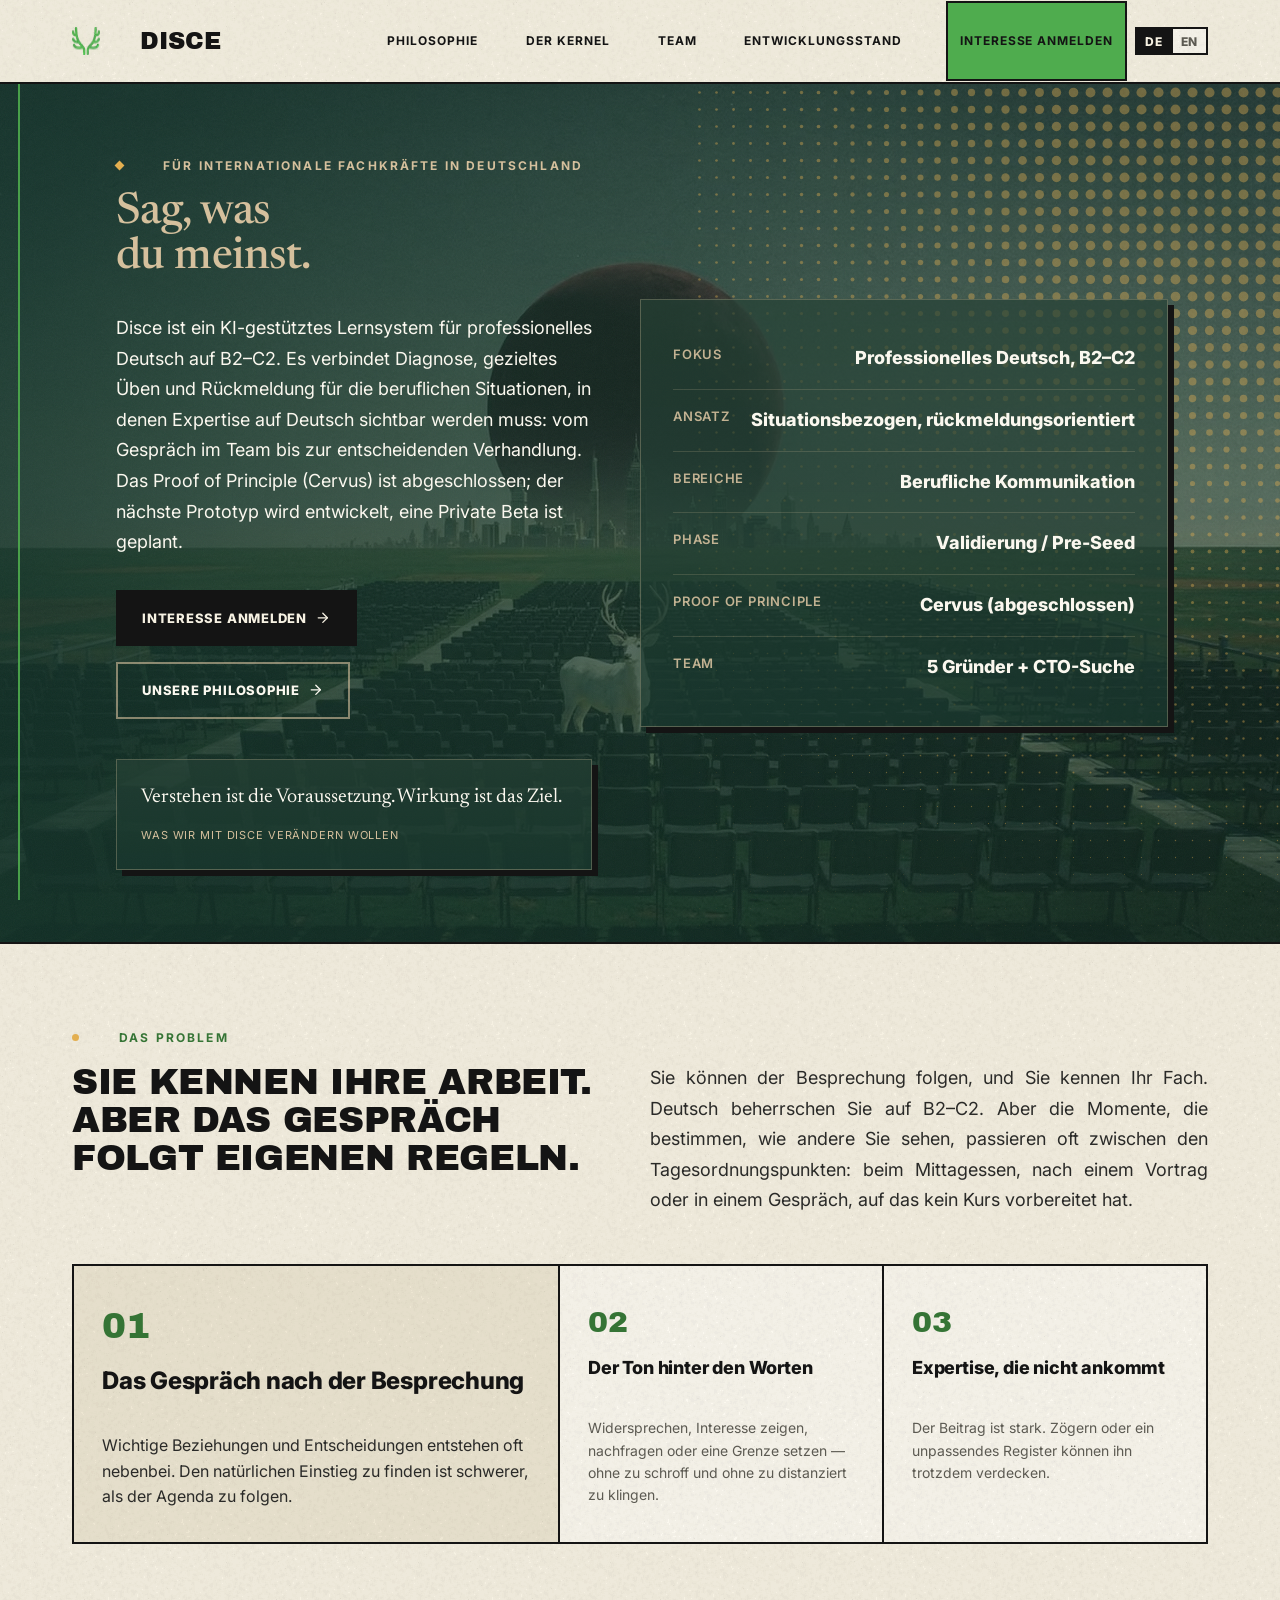
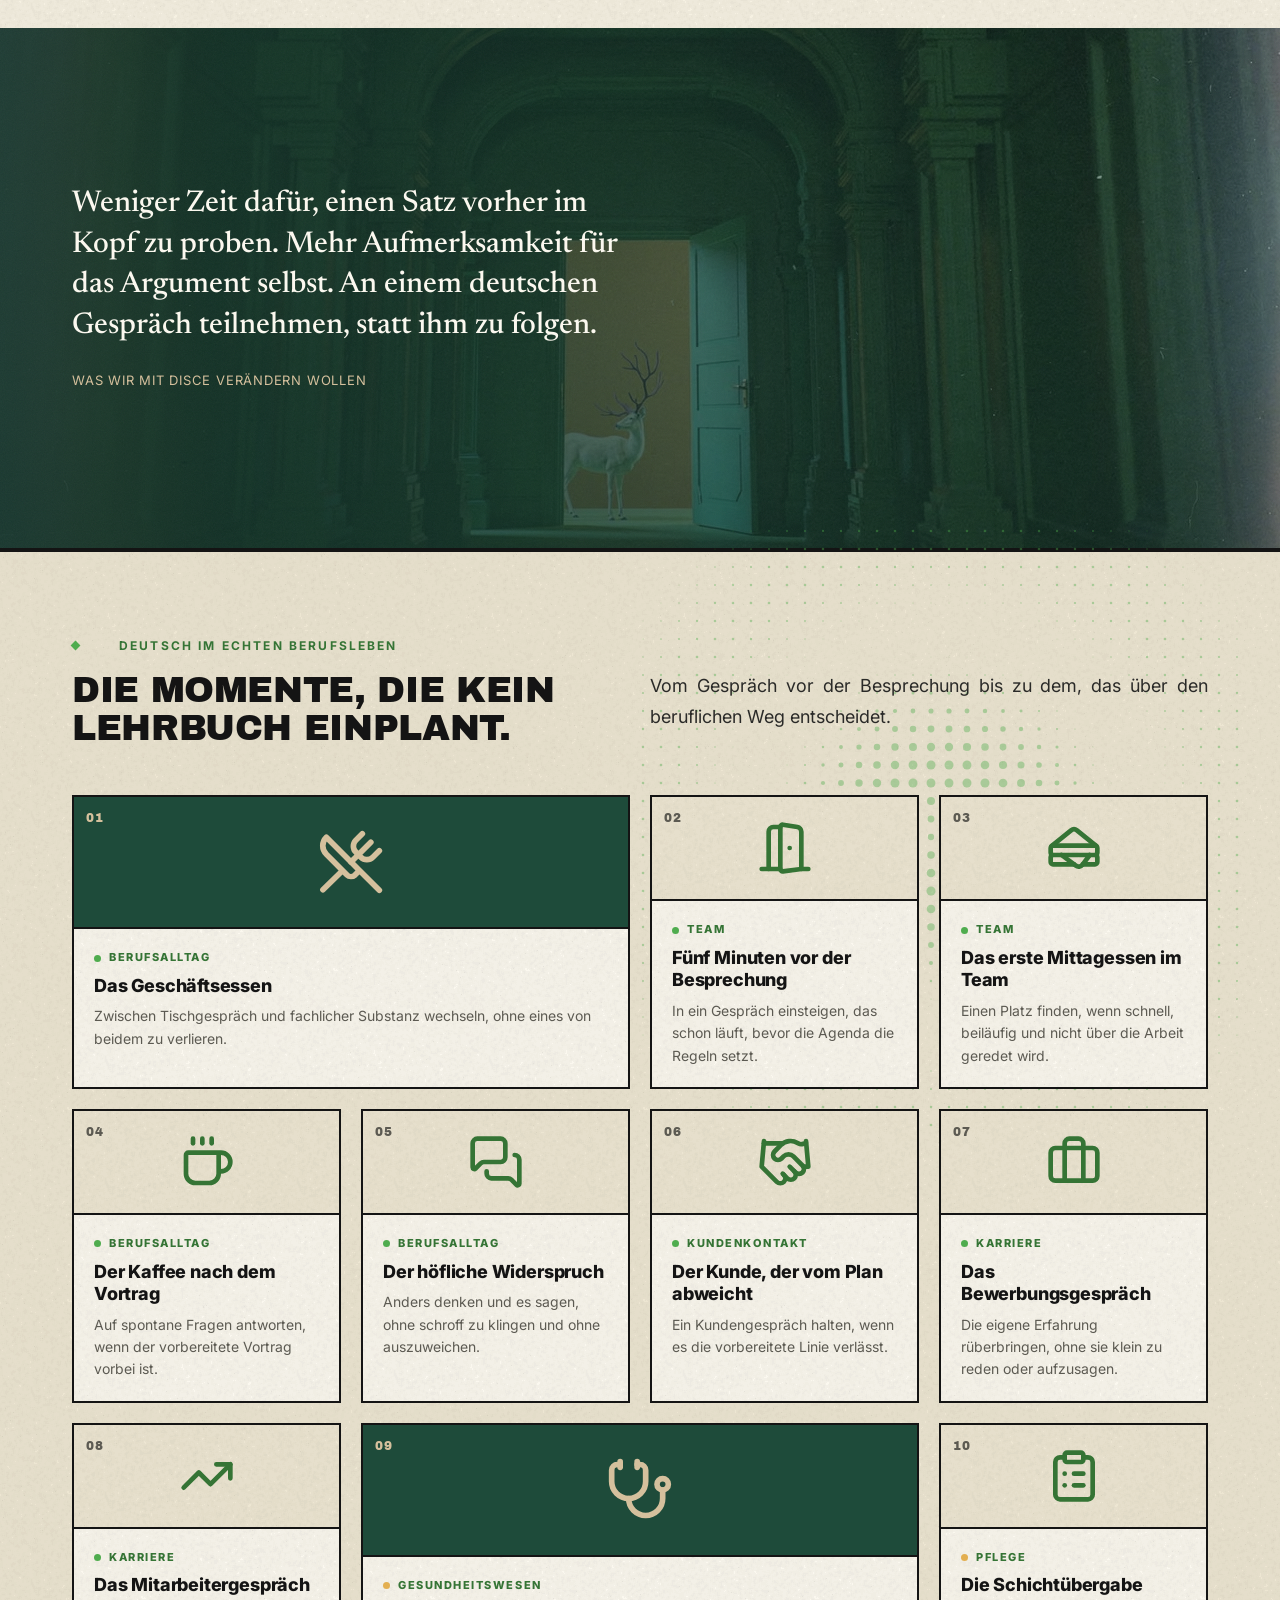
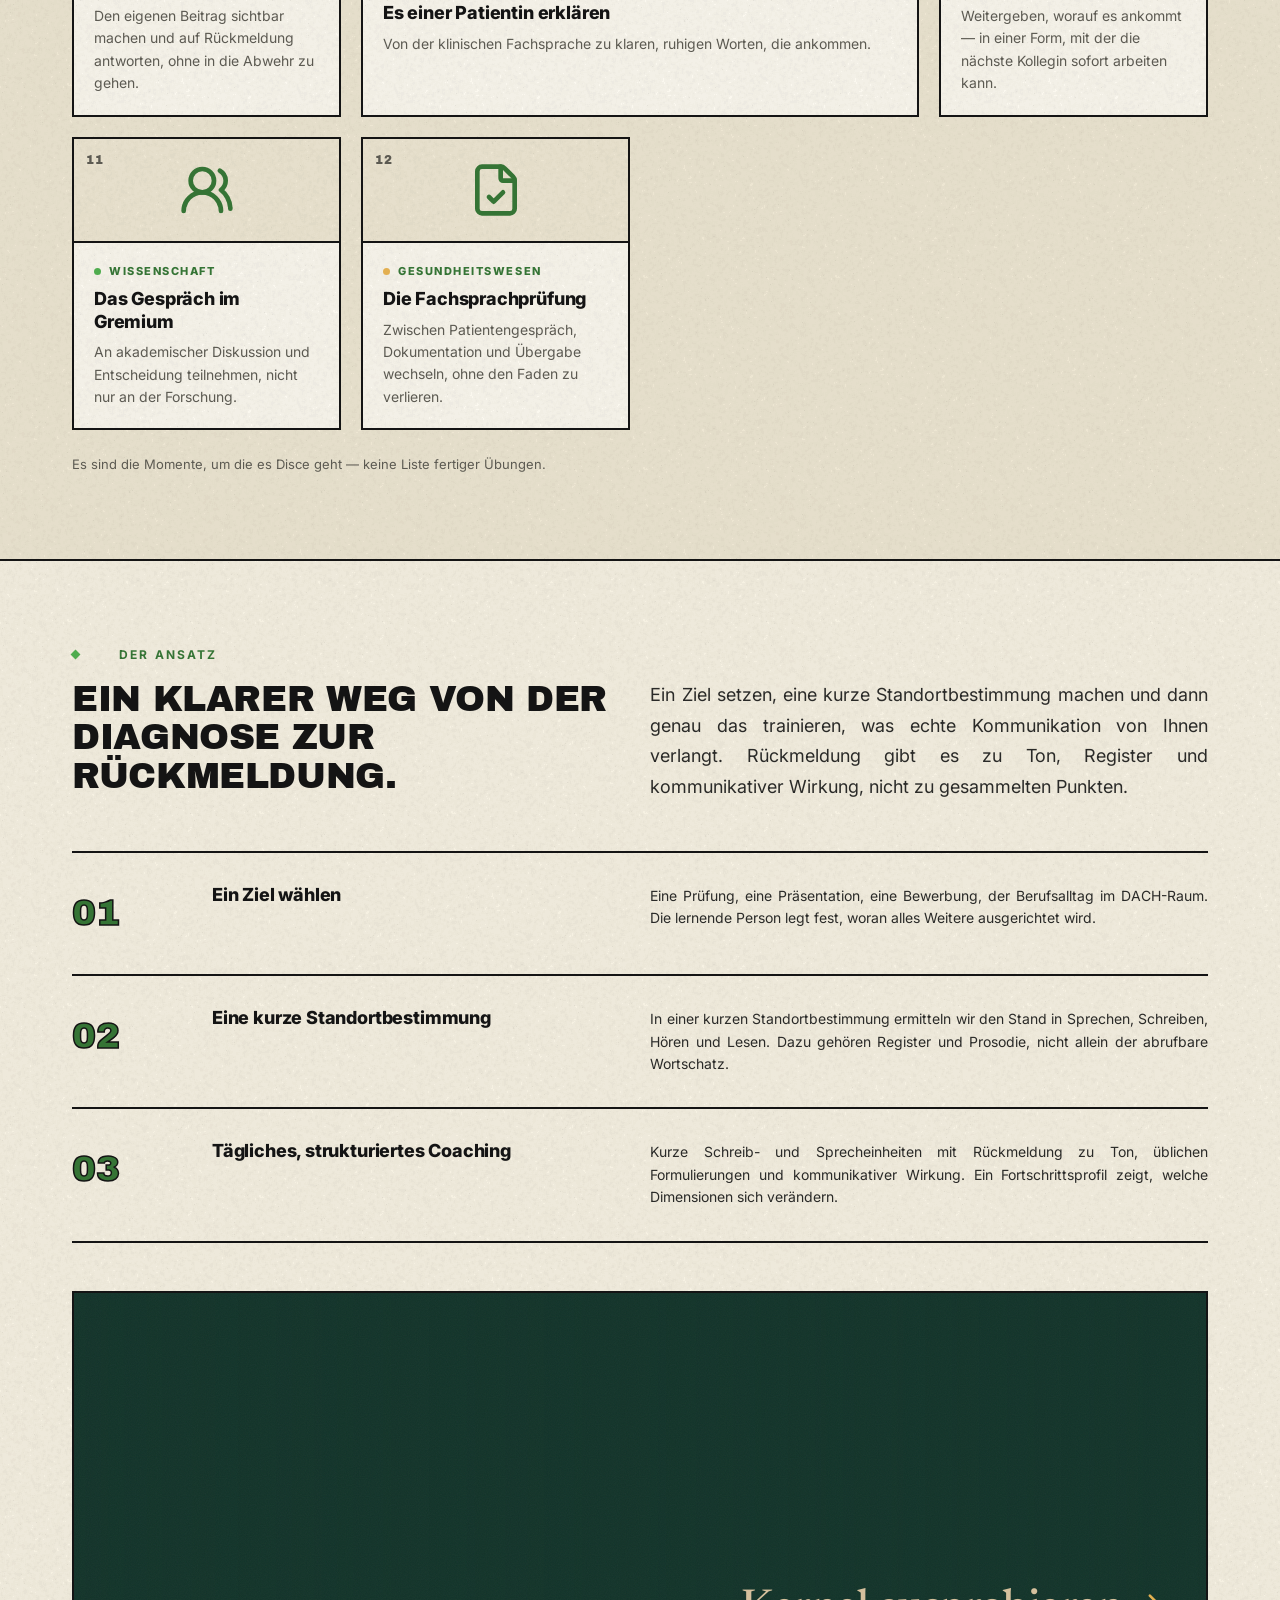
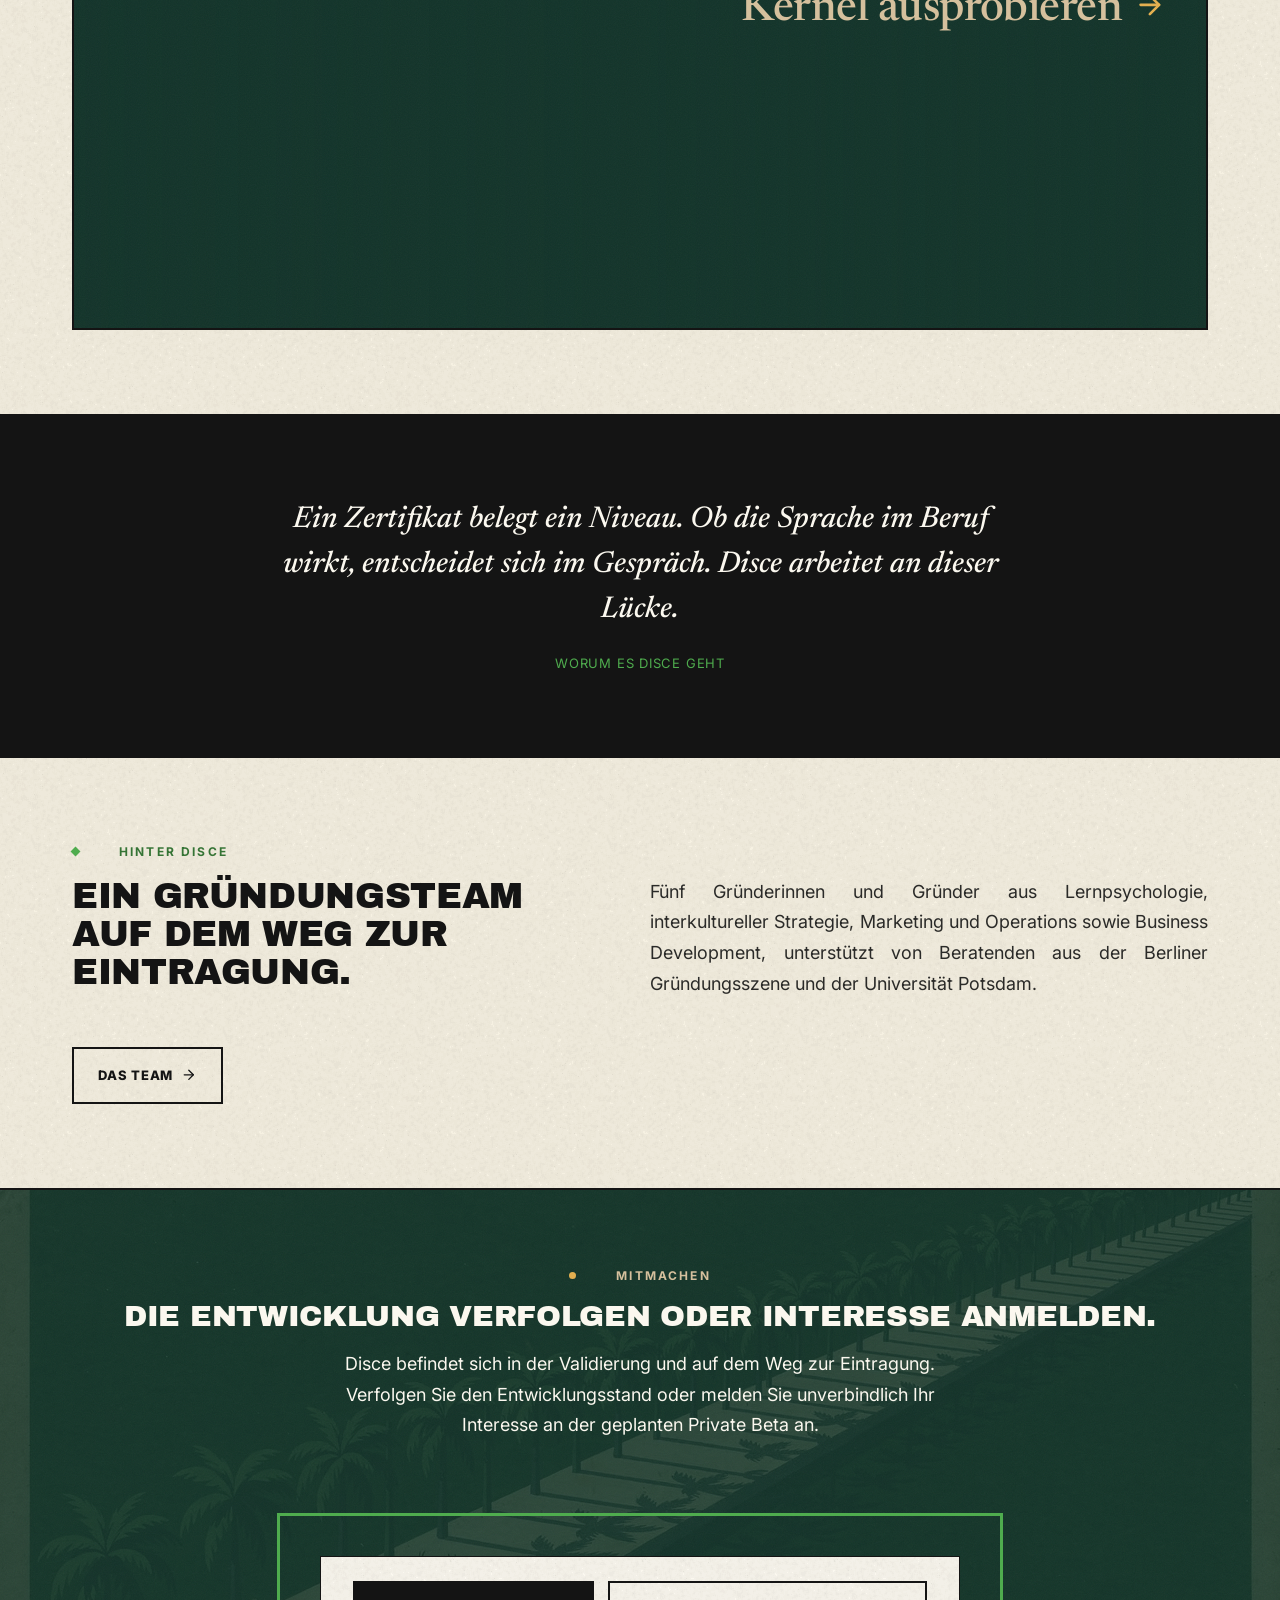
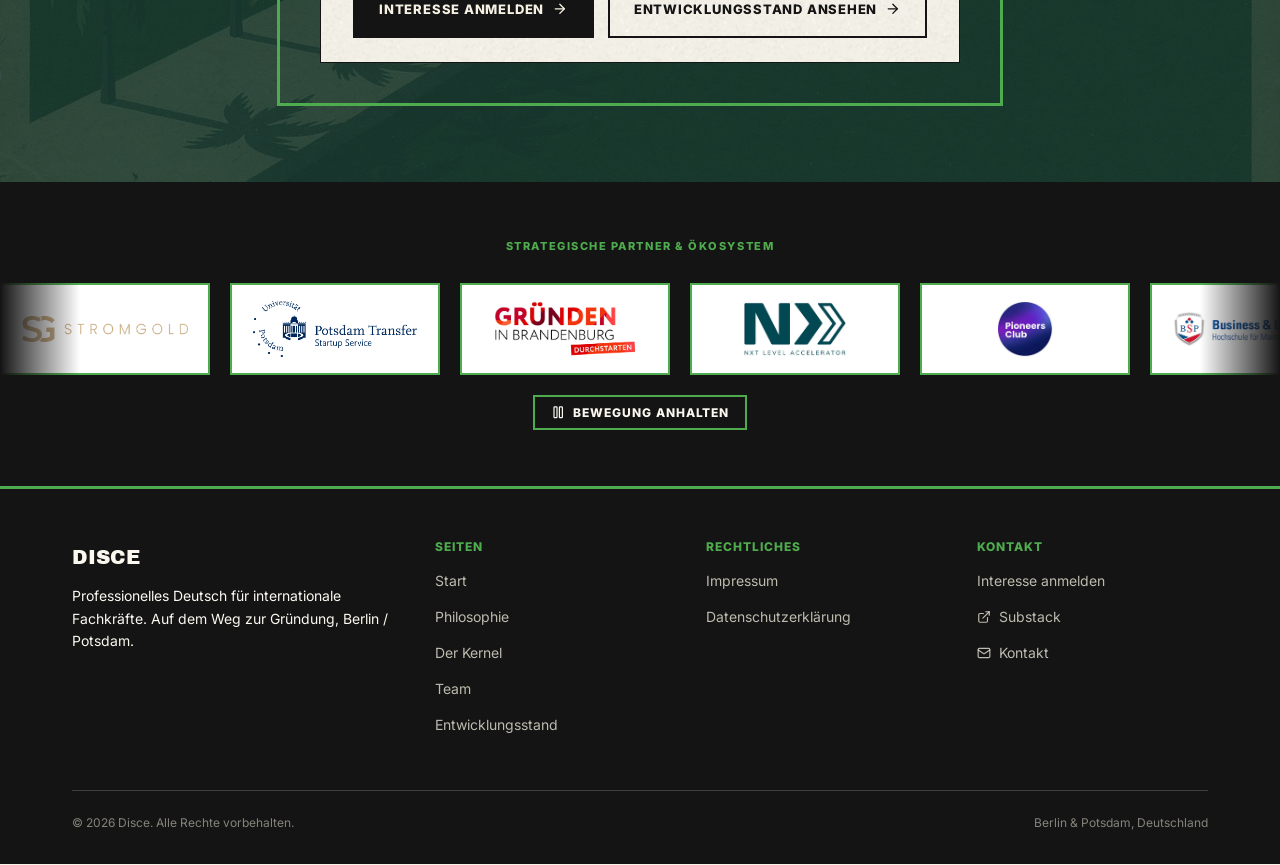
==== commit 6f680eb3: "nav: remove redundant Start/Home link from header (logo links home)" ====
--- a/index.html
+++ b/index.html
@@ -105,7 +105,6 @@
     </a>
     <button class="nav-toggle" aria-label="Navigation / Menu" aria-expanded="false" aria-controls="site-nav"><svg class="icon nav-toggle-open" viewBox="0 0 24 24" aria-hidden="true" focusable="false"><use href="#icon-menu"></use></svg><svg class="icon nav-toggle-close" viewBox="0 0 24 24" aria-hidden="true" focusable="false"><use href="#icon-x"></use></svg></button>
     <nav class="nav-links" id="site-nav">
-      <a href="index.html" class="active" aria-current="page"><span data-lang="de">Start</span><span data-lang="en">Home</span></a>
       <a href="philosophy.html"><span data-lang="de">Philosophie</span><span data-lang="en">Philosophy</span></a>
       <a href="kernel.html"><span data-lang="de">Der Kernel</span><span data-lang="en">The Kernel</span></a>
       <a href="team.html"><span data-lang="de">Team</span><span data-lang="en">Our Team</span></a>
--- a/css/experimental.min.css
+++ b/css/experimental.min.css
@@ -1 +1 @@
-@font-face{font-family:'Archivo Black';font-style:normal;font-weight:400;font-display:swap;src:url('../fonts/archivo-black-400.subset.woff2') format('woff2');}@font-face{font-family:'Inter';font-style:normal;font-weight:400 800;font-display:swap;src:url('../fonts/inter-var.subset.woff2') format('woff2');}@font-face{font-family:'Newsreader';font-style:italic;font-weight:500;font-display:swap;src:url('../fonts/newsreader-italic-var.subset.woff2') format('woff2');}@font-face{font-family:'Newsreader';font-style:normal;font-weight:200 800;font-display:swap;src:url('../fonts/newsreader-roman-var.subset.woff2') format('woff2');}:root{--legacy-ink:#141414;--legacy-paper:#FBF8EF;--green-forest:#1E4B3A;--legacy-black:#000;--legacy-white:#FFFFFF;--legacy-white-20:rgba(255,255,255,0.2);--legacy-white-75:rgba(255,255,255,0.75);--legacy-cream-20:rgba(246,241,226,0.2);--legacy-cream-50:rgba(246,241,226,0.5);--legacy-cream-75:rgba(246,241,226,0.75);--legacy-cream-78:rgba(246,241,226,0.78);--legacy-green-neon-35:rgba(57,255,106,0.35);--ink-soft:#2A2A28;--cream:#F6F1E2;--cream-dim:#EDE6D2;--green:#4FAC4E;--green-dark:#357435;--green-neon:#39FF6A;--blush:#E7C9A6;--muted:#5C5A52;--line:#141414;--line-soft:rgba(20,20,20,0.16);--paper:#F7F1E3;--paper-2:#EEE8D6;--ink:#161210;--green-deep:#123329;--green-sage:#77816A;--parchment:#D5C09D;--bordeaux:#612E31;--ochre:#E3AF50;--grain-film:url("data:image/svg+xml,%3Csvg xmlns='http://www.w3.org/2000/svg' width='140' height='140'%3E%3Cfilter id='n'%3E%3CfeTurbulence type='fractalNoise' baseFrequency='0.9' numOctaves='2' stitchTiles='stitch'/%3E%3C/filter%3E%3Crect width='100%25' height='100%25' filter='url(%23n)'/%3E%3C/svg%3E");--grain-film-opacity:0.05;--grain-paper:url('../images/derived/paper-grain.webp');--grain-paper-size:192px 192px;--paper-grain:var(--grain-paper);--font-display:'Archivo Black','Inter',sans-serif;--font-body:'Inter',-apple-system,sans-serif;--font-italic:'Newsreader',Georgia,serif;--fs-100:11px;--fs-200:12px;--fs-300:13px;--fs-400:14px;--fs-500:16px;--fs-600:18px;--fs-700:20px;--fs-800:24px;--fs-900:30px;--fs-1000:36px;--fs-1100:44px;--sp-4:4px;--sp-8:8px;--sp-12:12px;--sp-16:16px;--sp-20:20px;--sp-24:24px;--sp-28:28px;--sp-32:32px;--sp-40:40px;--sp-44:44px;--sp-48:48px;--sp-52:52px;--sp-56:56px;--sp-60:60px;--sp-64:64px;--sp-72:72px;--sp-76:76px;--sp-84:84px;--sp-100:100px;--ease:cubic-bezier(0.2,0,0,1);--dur-fast:120ms;--dur-base:180ms;--dur-slow:260ms;--gen-cycle:26s;--maxw:1200px;}*{margin:0;padding:0;box-sizing:border-box;}html{scroll-behavior:smooth;}body{font-family:var(--font-body);color:var(--legacy-ink);background:var(--cream);line-height:1.6;font-size:var(--fs-500);-webkit-font-smoothing:antialiased;}.wrap{max-width:var(--maxw);margin:0 auto;padding:0 var(--sp-32);position:relative;}a{color:inherit;text-decoration:none;}img{max-width:100%;display:block;}[style*="var(--ink)"]{color:var(--legacy-ink) !important;}h1,h2,h3,h4{font-family:var(--font-display);font-weight:400;line-height:1.06;color:var(--legacy-ink);letter-spacing:-0.01em;text-transform:uppercase;}h3,h4{text-transform:none;font-family:var(--font-body);font-weight:800;}p{color:var(--ink-soft);}.eyebrow{display:inline-flex;align-items:center;gap:var(--sp-40);font-family:var(--font-body);font-size:var(--fs-200);font-weight:700;letter-spacing:0.18em;text-transform:uppercase;color:var(--green-dark);margin-bottom:var(--sp-16);max-width:100%;overflow-wrap:anywhere;}.eyebrow::before{content:'';width:7px;height:7px;background:var(--green);transform:rotate(45deg);display:inline-block;flex-shrink:0;}.bg-ink .eyebrow,.bg-forest .eyebrow{color:var(--green);}.bg-ink .eyebrow::before,.bg-forest .eyebrow::before{background:var(--green);}.lede{font-size:var(--fs-600);color:var(--reading-ink,var(--muted));max-width:620px;line-height:1.7;}body::before{content:'';position:fixed;top:0;bottom:0;left:18px;width:2px;background:var(--green);z-index:300;opacity:0.9;}@media (max-width: 700px){body::before{display:none;}}.site-header{position:sticky;top:0;z-index:500;background:var(--cream);border-bottom:2px solid var(--legacy-ink);}.nav{display:flex;align-items:center;justify-content:space-between;height:82px;}.brand{display:flex;align-items:center;gap:var(--sp-40);font-family:var(--font-display);font-size:var(--fs-800);color:var(--legacy-ink);text-transform:uppercase;}.brand .brand-mark{width:var(--sp-28);height:var(--sp-28);flex-shrink:0;}.brand picture{display:inline-flex;flex-shrink:0;}.nav-links{display:flex;align-items:center;gap:var(--sp-24);margin-left:auto;}.nav-links a{font-size:var(--fs-200);font-weight:700;letter-spacing:0.08em;text-transform:uppercase;color:var(--legacy-ink);padding:var(--sp-28) var(--sp-12);transition:background-color var(--dur-fast) var(--ease),color var(--dur-fast) var(--ease);}.nav-links a:hover,.nav-links a.active{background:var(--legacy-ink);color:var(--cream);}.nav-cta{background:var(--green) !important;color:var(--legacy-ink) !important;border:2px solid var(--legacy-ink);margin-left:8px;}.nav-cta:hover{background:var(--legacy-ink) !important;color:var(--green) !important;}.nav-toggle{display:none;background:none;border:2px solid var(--legacy-ink);padding:var(--sp-12) var(--sp-16);font-size:var(--fs-700);color:var(--legacy-ink);cursor:pointer;}@media (max-width: 1179px){.nav-links{position:fixed;top:82px;left:0;right:0;background:var(--cream);background-image:var(--paper-grain);background-repeat:repeat;background-size:var(--grain-paper-size);flex-direction:column;align-items:stretch;gap:0;border-bottom:2px solid var(--legacy-ink);max-height:0;overflow:hidden;transition:max-height var(--dur-slow) var(--ease);}.nav-links.open{max-height:560px;}.nav-links a{padding:var(--sp-16) var(--sp-32);border-bottom:1px solid var(--line-soft);}.nav-links .nav-cta{margin:16px 32px;text-align:center;}.nav-toggle{display:block;}}.hero{position:relative;padding:0;background-color:var(--green-deep);border-bottom:2px solid var(--legacy-ink);overflow:hidden;isolation:isolate;}.hero-bg{position:absolute;inset:0;z-index:0;display:block;background-image:url("[data-uri]");background-size:cover;background-position:50% 45%;}.hero-bg img{width:100%;height:100%;object-fit:cover;object-position:50% 45%;display:block;}.hero::before{content:'';position:absolute;inset:0;z-index:1;pointer-events:none;background:linear-gradient(90deg,rgba(18,51,41,0.80) 0%,rgba(18,51,41,0.58) 48%,rgba(18,51,41,0.34) 100%),linear-gradient(180deg,rgba(18,51,41,0.16) 0%,rgba(18,51,41,0.42) 100%);}.hero::after{content:'';position:absolute;inset:0;z-index:2;background-image:var(--grain-film);opacity:var(--grain-film-opacity);pointer-events:none;}.hero-map-bg{display:none;}.hero-grid{position:relative;z-index:3;display:grid;grid-template-columns:1fr 1fr;gap:0;align-items:stretch;min-height:560px;}.hero-grid > div:first-child{padding:var(--sp-72) var(--sp-48) var(--sp-72) var(--sp-44);display:flex;flex-direction:column;justify-content:center;position:relative;}.hero h1{font-family:'Newsreader',Georgia,serif;font-weight:500;font-size:var(--fs-1100);text-transform:none;letter-spacing:-0.012em;line-height:1.02;color:var(--parchment);margin-bottom:var(--sp-24);max-width:560px;}.hero .pronunciation{display:none;}.hero .eyebrow{color:var(--parchment);}.hero .eyebrow::before{background:var(--ochre);}.hero .lede{color:var(--legacy-paper);}.hero-actions{display:flex;gap:var(--sp-16);margin-top:var(--sp-32);flex-wrap:wrap;}.btn-primary,.btn-secondary{display:inline-block;padding:var(--sp-16) var(--sp-24);font-size:var(--fs-300);font-weight:800;letter-spacing:0.06em;text-transform:uppercase;transition:background-color var(--dur-fast) var(--ease),color var(--dur-fast) var(--ease),border-color var(--dur-fast) var(--ease);border:2px solid var(--legacy-ink);}.btn-primary{background:var(--legacy-ink);color:var(--cream);}.btn-primary:hover{background:var(--green);color:var(--legacy-ink);border-color:var(--legacy-ink);}.btn-secondary{background:transparent;color:var(--legacy-ink);}.btn-secondary:hover{background:var(--legacy-ink);color:var(--cream);}.hero .btn-primary:hover{background:var(--parchment);color:var(--legacy-ink);}.hero .btn-secondary{color:var(--legacy-paper);border-color:rgba(213,192,157,0.6);}.hero .btn-secondary:hover{background:var(--legacy-paper);color:var(--legacy-ink);}.icon-sprite{position:absolute;width:0;height:0;overflow:hidden;}.icon{display:inline-block;width:1em;height:1em;flex:none;vertical-align:-0.125em;fill:none;stroke:currentColor;stroke-width:2;stroke-linecap:round;stroke-linejoin:round;}.btn-primary > .icon,.btn-secondary > .icon{width:1.2em;height:1.2em;margin-left:var(--sp-8);vertical-align:-0.2em;}.btn-primary > .icon--lead,.btn-secondary > .icon--lead{margin-left:0;margin-right:var(--sp-8);}.ticker-toggle-text .icon{width:1.2em;height:1.2em;margin-right:var(--sp-8);vertical-align:-0.2em;}.footer-col a .icon{margin-right:var(--sp-8);}.status-fact-value .icon{margin-right:var(--sp-8);color:var(--green-dark);}.nav-toggle .icon{display:block;}.nav-toggle .nav-toggle-close{display:none;}.nav-toggle[aria-expanded="true"] .nav-toggle-open{display:none;}.nav-toggle[aria-expanded="true"] .nav-toggle-close{display:block;}.hero .glass-card{position:relative;border-radius:0;border:1px solid rgba(213,192,157,0.30);background:linear-gradient(180deg,rgba(213,192,157,0.07),rgba(213,192,157,0.03)),rgba(18,51,41,0.66);box-shadow:6px 6px 0 var(--legacy-ink);color:var(--legacy-paper);}.hero .hero-panel{position:relative;align-self:center;margin:var(--sp-40) var(--sp-40) var(--sp-40) 0;padding:var(--sp-28) var(--sp-32);background:linear-gradient(180deg,rgba(213,192,157,0.07),rgba(213,192,157,0.03)),rgba(18,51,41,0.66);border:1px solid rgba(213,192,157,0.30);box-shadow:6px 6px 0 var(--legacy-ink);overflow:hidden;}.hero .hero-panel .stat-row{position:relative;z-index:1;display:flex;justify-content:space-between;padding:var(--sp-16) 0;border-bottom:1px solid rgba(213,192,157,0.18);font-size:var(--fs-600);}.hero .hero-panel .stat-row:last-child{border-bottom:none;}.hero .hero-panel .stat-label{color:rgba(213,192,157,0.9);font-weight:600;text-transform:uppercase;font-size:var(--fs-300);letter-spacing:0.06em;}.hero .hero-panel .stat-value{font-weight:800;color:var(--legacy-paper);text-align:right;}.hero .glass-testimonial{margin-top:var(--sp-40);max-width:480px;padding:var(--sp-24);}.hero .glass-testimonial blockquote{font-family:'Newsreader',Georgia,serif;font-size:var(--fs-700);line-height:1.35;color:var(--legacy-paper);}.hero .glass-testimonial figcaption{margin-top:var(--sp-16);font-size:var(--fs-100);letter-spacing:0.08em;text-transform:uppercase;color:var(--parchment);}@media (max-width: 900px){.hero-grid{grid-template-columns:1fr;min-height:0;}.hero{--hero-band:340px;background-color:var(--green-forest);}.hero::before{display:none;}.hero-bg{height:var(--hero-band);bottom:auto;}.hero-grid{padding-top:var(--hero-band);}.hero-grid > div:first-child{padding:var(--sp-56) var(--sp-32);}.hero .hero-panel{margin:var(--sp-16) var(--sp-32) var(--sp-8);border-left:1px solid rgba(213,192,157,0.30);}.hero .glass-testimonial{max-width:none;margin:var(--sp-24) 0 var(--sp-40);}.hero h1{font-size:var(--fs-900);}}section{padding:var(--sp-84) 0;}section.tight{padding:var(--sp-56) 0;}.section-head{max-width:680px;margin-bottom:var(--sp-48);}.section-head h2{font-size:var(--fs-1000);margin-bottom:var(--sp-16);}body:not(.page-kernel) .section-head{display:grid;grid-template-columns:100px minmax(0,1fr) minmax(0,1.4fr);grid-template-areas:"eyebrow eyebrow ." "title   title   lede";column-gap:var(--sp-40);align-items:start;max-width:none;}body:not(.page-kernel) .section-head .eyebrow{grid-area:eyebrow;}body:not(.page-kernel) .section-head h2{grid-area:title;margin-bottom:0;}body:not(.page-kernel) .section-head .lede{grid-area:lede;margin-bottom:0;max-width:none;}body:not(.page-kernel) .section-head:not(:has(.lede)){grid-template-columns:1fr;grid-template-areas:"eyebrow" "title";}@media (max-width: 900px){body:not(.page-kernel) .section-head{grid-template-columns:1fr;grid-template-areas:"eyebrow" "title" "lede";row-gap:var(--sp-16);}}@media (max-width: 640px){.section-head h2{font-size:var(--fs-900);}}.divider{height:2px;background:var(--legacy-ink);}.bg-sage{background:var(--cream-dim);border-top:2px solid var(--legacy-ink);border-bottom:2px solid var(--legacy-ink);}.bg-forest,.bg-ink{background:var(--legacy-ink);color:var(--legacy-paper);position:relative;}.bg-forest h2,.bg-forest h3,.bg-forest h4,.bg-ink h2,.bg-ink h3,.bg-ink h4{color:var(--legacy-paper);}.bg-forest p,.bg-ink p{color:var(--legacy-cream-78);}.bg-forest .lede,.bg-ink .lede{color:var(--legacy-cream-78);}.bg-forest::before,.bg-ink::before{content:'';position:absolute;top:0;left:0;right:0;height:var(--sp-100);background-image:url('../images/halftone-banner-green.png');background-size:cover;background-repeat:no-repeat;opacity:0.9;}.no-halftone::before{content:none;}.section-head:has(+ .problem-grid) .eyebrow::before{width:7px;height:7px;border-radius:50%;background:var(--ochre);transform:none;}.problem-grid{display:grid;grid-template-columns:1.5fr 1fr 1fr;gap:0;margin-top:var(--sp-40);border-top:2px solid var(--legacy-ink);border-left:2px solid var(--legacy-ink);}.problem-card{background:var(--legacy-paper);border-right:2px solid var(--legacy-ink);border-bottom:2px solid var(--legacy-ink);padding:var(--sp-32) var(--sp-28);}.problem-card .num{font-family:var(--font-display);font-size:var(--fs-900);color:var(--green-dark);margin-bottom:var(--sp-12);}.problem-card h3{font-size:var(--fs-600);margin-bottom:var(--sp-40);text-transform:none;}.problem-card p{color:var(--muted);font-size:var(--fs-400);}.problem-card:first-child{background:var(--cream-dim);}.problem-card:first-child .num{font-size:var(--fs-1000);}.problem-card:first-child h3{font-size:var(--fs-800);}.problem-card:first-child p{font-size:var(--fs-500);color:var(--ink-soft);}@media (max-width: 900px){.problem-grid{grid-template-columns:1fr;}}body:not(.page-kernel) .problem-section .problem-card p{text-align:left;hyphens:manual;-webkit-hyphens:manual;}.scene-sprite{position:absolute;width:0;height:0;overflow:hidden;}.scene-gallery{display:grid;grid-template-columns:1fr;gap:var(--sp-20);margin-top:var(--sp-40);}@media (min-width: 560px){.scene-gallery{grid-template-columns:repeat(2,1fr);}}@media (min-width: 900px){.scene-gallery{grid-template-columns:repeat(3,1fr);}}@media (min-width: 1200px){.scene-gallery{grid-template-columns:repeat(4,1fr);}}@media (min-width: 900px){.scene-card--wide{grid-column:span 2;}}.scene-card{display:flex;flex-direction:column;background:var(--legacy-paper);border:2px solid var(--legacy-ink);overflow:hidden;}@media (hover: hover) and (prefers-reduced-motion: no-preference){.scene-card{transition:transform var(--dur-fast) var(--ease),box-shadow var(--dur-fast) var(--ease);}.scene-card:hover{transform:translate(-3px,-3px);box-shadow:5px 5px 0 var(--legacy-ink);}}.scene-plate{position:relative;display:flex;align-items:center;justify-content:center;min-height:104px;padding:var(--sp-16);background:var(--cream-dim);color:var(--green-dark);border-bottom:2px solid var(--legacy-ink);}.scene-card--wide .scene-plate{min-height:132px;}.scene-card--forest .scene-plate{background:var(--green-forest);color:var(--parchment);}.scene-card--forest .scene-index{color:var(--parchment);}.scene-art{width:56px;height:56px;display:block;fill:none;stroke:currentColor;stroke-width:2;stroke-linecap:round;stroke-linejoin:round;}.scene-card--wide .scene-art{width:68px;height:68px;}.scene-index{position:absolute;top:var(--sp-12);left:var(--sp-12);font-family:var(--font-display);font-size:var(--fs-200);letter-spacing:0.12em;color:var(--muted);}.scene-body{display:flex;flex-direction:column;gap:var(--sp-8);flex:1;padding:var(--sp-20);}.scene-tag{display:inline-flex;align-items:center;gap:var(--sp-8);font-size:var(--fs-100);font-weight:800;letter-spacing:0.14em;text-transform:uppercase;color:var(--green-dark);}.scene-tag::before{content:'';width:7px;height:7px;border-radius:50%;background:var(--green);flex:none;}.scene-card[data-context="healthcare"] .scene-tag::before{background:var(--ochre);}.scene-title{font-size:var(--fs-600);line-height:1.25;margin:0;}.scene-line{color:var(--muted);font-size:var(--fs-400);text-align:left;hyphens:manual;-webkit-hyphens:manual;}.scene-note{margin-top:var(--sp-24);color:var(--muted);font-size:var(--fs-300);text-align:left;max-width:62ch;}.persona-grid{display:grid;grid-template-columns:repeat(2,1fr);gap:var(--sp-24);}.persona-card{background:var(--legacy-paper);border:2px solid var(--legacy-ink);padding:var(--sp-32) var(--sp-28);position:relative;transition:transform var(--dur-fast) var(--ease),box-shadow var(--dur-fast) var(--ease);}.persona-card:hover{transform:translate(-3px,-3px);box-shadow:5px 5px 0 var(--legacy-ink);}.persona-icon{width:42px;height:42px;background:var(--green);border:2px solid var(--legacy-ink);transform:rotate(45deg);display:flex;align-items:center;justify-content:center;margin-bottom:var(--sp-24);font-size:var(--fs-500);}.persona-icon span{transform:rotate(-45deg);display:block;}.persona-card h3{font-size:var(--fs-600);margin-bottom:var(--sp-40);text-transform:none;}.persona-card p{color:var(--muted);font-size:var(--fs-400);}@media (max-width: 900px){.persona-grid{grid-template-columns:1fr;}}.process-list{display:grid;margin-top:var(--sp-40);border-top:2px solid var(--legacy-ink);}.process-item{display:grid;grid-template-columns:110px 1fr;gap:var(--sp-24);padding:var(--sp-32) 0;border-bottom:2px solid var(--legacy-ink);align-items:start;}.process-item .step-num{font-family:var(--font-display);font-size:var(--fs-1000);color:var(--green-dark);-webkit-text-stroke:1.5px var(--legacy-ink);}.process-item h3{font-size:var(--fs-600);margin-bottom:var(--sp-40);text-transform:none;}.process-item p{color:var(--reading-ink,var(--muted));font-size:var(--fs-400);max-width:600px;}body:not(.page-kernel) .process-item{grid-template-columns:100px minmax(0,1fr) minmax(0,1.4fr);column-gap:var(--sp-40);}body:not(.page-kernel) .process-item > div:not(.step-num){display:contents;}body:not(.page-kernel) .process-item h3{grid-column:2;margin-bottom:0;}body:not(.page-kernel) .process-item p{grid-column:3;max-width:none;}@media (max-width: 760px){body:not(.page-kernel) .process-item{grid-template-columns:1fr;row-gap:var(--sp-16);}body:not(.page-kernel) .process-item h3,body:not(.page-kernel) .process-item p{grid-column:1;}}.lede,.prose p,.process-item p,.problem-card p,.persona-card p,.team-member-body p{text-align:justify;hyphens:auto;-webkit-hyphens:auto;}.hero .lede{text-align:left;}.cta-band .lede{text-align:center;}.process-period{font-weight:400;color:var(--muted);font-size:var(--fs-400);}.legal-lang-note{margin-top:var(--sp-16);}@media (max-width: 640px){.process-item{grid-template-columns:1fr;gap:var(--sp-40);}}.kernel-gateway{position:relative;display:block;overflow:hidden;isolation:isolate;margin-top:var(--sp-48);background:var(--green-deep);border:2px solid var(--legacy-ink);color:var(--parchment);}@media (hover: hover) and (prefers-reduced-motion: no-preference){.kernel-gateway{transition:transform var(--dur-fast) var(--ease),box-shadow var(--dur-fast) var(--ease);}.kernel-gateway:hover{transform:translate(-3px,-3px);box-shadow:5px 5px 0 var(--legacy-ink);}.kernel-gateway:hover .kernel-gateway-arrow{transform:translateX(var(--sp-8));}}.kernel-gateway picture,.kernel-gateway img{display:block;width:100%;height:auto;}.kernel-gateway::before{content:'';position:absolute;inset:0;z-index:1;pointer-events:none;background:linear-gradient(270deg,rgba(18,51,41,0.80) 0%,rgba(18,51,41,0.46) 42%,rgba(18,51,41,0.12) 100%),linear-gradient(0deg,rgba(18,51,41,0.30) 0%,rgba(18,51,41,0.03) 62%);}.kernel-gateway::after{content:'';position:absolute;inset:0;z-index:2;pointer-events:none;background-image:var(--grain-film);opacity:var(--grain-film-opacity);}.kernel-gateway-label{position:absolute;inset:0;z-index:3;display:flex;align-items:center;justify-content:flex-end;padding:0 var(--sp-40);}.kernel-gateway-title{font-family:'Newsreader',Georgia,serif;font-weight:500;font-size:clamp(var(--fs-800),4.4vw,var(--fs-1100));line-height:1.06;letter-spacing:-0.012em;color:var(--parchment);text-align:right;}.kernel-gateway-arrow{width:0.72em;height:0.72em;margin-left:var(--sp-12);vertical-align:-0.02em;color:var(--ochre);transition:transform var(--dur-fast) var(--ease);}.kernel-gateway:focus-visible .kernel-gateway-arrow{transform:translateX(var(--sp-8));}.kernel-gateway:focus-visible{outline:3px solid var(--ochre);outline-offset:-3px;}@media (prefers-reduced-motion: reduce){.kernel-gateway-arrow{transition:none;}}@media (max-width: 700px){.kernel-gateway-label{padding:0 var(--sp-20);}}.band{padding:0;border-bottom:2px solid var(--legacy-ink);background:var(--green-deep);}.band picture,.band img{display:block;width:100%;height:auto;}.band{position:relative;}.band-card{position:absolute;bottom:var(--sp-40);width:420px;max-width:calc(100% - var(--sp-64));background:var(--paper);border:2px solid var(--ink);box-shadow:6px 6px 0 var(--legacy-ink);padding:var(--sp-24) var(--sp-28);z-index:2;}.band-card--left{left:var(--sp-40);}.band-card--right{right:var(--sp-40);}.band-card .eyebrow::before{width:7px;height:7px;border-radius:50%;background:var(--ochre);transform:none;}.band-card-line{font-family:var(--font-display);font-size:var(--fs-700);line-height:1.25;color:var(--ink);margin:0;}@media (max-width: 900px){.band-card{position:static;width:auto;max-width:none;box-shadow:none;border:0;border-top:2px solid var(--ink);padding:var(--sp-24) var(--sp-32);}.band-card--left,.band-card--right{left:auto;right:auto;}}.band--text{padding:var(--sp-40) var(--sp-32);}.band--text .band-card{position:static;width:auto;max-width:720px;margin:0 auto;box-shadow:none;}.principles-grid{display:grid;grid-template-columns:repeat(2,1fr);gap:var(--sp-16);background:var(--legacy-ink);margin-top:var(--sp-40);border:2px solid var(--legacy-ink);}.principle{background:var(--legacy-ink);padding:var(--sp-32) var(--sp-28);}.principle .roman{font-family:var(--font-display);font-size:var(--fs-700);color:var(--green);margin-bottom:var(--sp-12);display:block;}.principle h3{font-size:var(--fs-500);margin-bottom:var(--sp-40);color:var(--legacy-paper);text-transform:none;}.principle p{font-size:var(--fs-400);}@media (max-width: 760px){.principles-grid{grid-template-columns:1fr;}}.pull-quote{max-width:760px;margin:0 auto;text-align:center;position:relative;z-index:1;}.pull-quote blockquote{font-family:var(--font-italic);font-style:italic;font-size:var(--fs-900);line-height:1.5;color:var(--legacy-paper);font-weight:500;}.pull-quote cite{display:block;margin-top:var(--sp-20);font-style:normal;font-size:var(--fs-300);letter-spacing:0.06em;text-transform:uppercase;color:var(--green);}.bg-forest .pull-quote blockquote,.bg-ink .pull-quote blockquote{color:var(--legacy-paper);}.team-grid{display:grid;grid-template-columns:repeat(3,1fr);gap:var(--sp-16);background:var(--legacy-ink);border:2px solid var(--legacy-ink);}.team-card{background:var(--legacy-paper);}.team-card .portrait{width:100%;aspect-ratio:5/6;object-fit:cover;background:var(--cream-dim);filter:grayscale(100%) contrast(1.05);}.team-card .team-body{padding:var(--sp-24) var(--sp-24) var(--sp-24);border-top:2px solid var(--legacy-ink);}.team-card h2,.team-card h3{font-size:var(--fs-600);margin-bottom:var(--sp-16);text-transform:none;font-family:var(--font-body);font-weight:800;}.team-card .role{font-size:var(--fs-100);color:var(--green-dark);font-weight:800;letter-spacing:0.05em;text-transform:uppercase;margin-bottom:var(--sp-16);display:block;}.team-card p{font-size:var(--fs-300);color:var(--muted);}@media (max-width: 900px){.team-grid{grid-template-columns:repeat(2,1fr);}}@media (max-width: 600px){.team-grid{grid-template-columns:1fr;}}.advisor-list{margin-top:var(--sp-52);border-top:2px solid var(--legacy-ink);padding-top:36px;}.advisor-row{display:grid;grid-template-columns:260px 1fr;gap:var(--sp-24);padding:var(--sp-16) 0;border-bottom:1.5px solid var(--line-soft);}.advisor-row .advisor-name{font-weight:800;color:var(--legacy-ink);}.advisor-row .advisor-role{font-size:var(--fs-400);color:var(--reading-ink,var(--muted));}@media (max-width: 640px){.advisor-row{grid-template-columns:1fr;gap:var(--sp-16);}}.team-roster{display:grid;margin-top:var(--sp-40);border-top:2px solid var(--legacy-ink);}.team-member{display:grid;grid-template-columns:120px 1fr;gap:var(--sp-24);padding:var(--sp-32) 0;border-bottom:2px solid var(--legacy-ink);align-items:start;}.team-member-mark{font-family:var(--font-display);font-size:var(--fs-900);line-height:1;color:var(--green-dark);-webkit-text-stroke:1.5px var(--legacy-ink);}.team-member-photo{display:block;width:120px;height:120px;}.team-member-photo img{display:block;width:120px;height:120px;object-fit:cover;filter:grayscale(1);border-radius:50%;-webkit-mask-image:radial-gradient(circle closest-side,#000 calc(100% - 3.33px),transparent 100%);mask-image:radial-gradient(circle closest-side,#000 calc(100% - 3.33px),transparent 100%);}.team-member-body h3{font-size:var(--fs-600);margin-bottom:var(--sp-12);text-transform:none;}.team-member-role{display:block;font-size:var(--fs-100);font-weight:800;letter-spacing:0.06em;text-transform:uppercase;color:var(--green-dark);margin-bottom:var(--sp-16);}.team-member-body p{color:var(--reading-ink,var(--muted));font-size:var(--fs-400);max-width:720px;}@media (max-width: 640px){.team-member{grid-template-columns:1fr;gap:var(--sp-16);}}.status-banner{display:flex;align-items:center;gap:var(--sp-16);background:var(--blush);border:2px solid var(--legacy-ink);color:var(--legacy-ink);padding:var(--sp-16) var(--sp-24);font-size:var(--fs-400);margin-bottom:var(--sp-44);}.status-banner strong{color:var(--legacy-ink);}.status-ledger{display:grid;grid-template-columns:minmax(0,1fr) minmax(0,2.4fr);border:2px solid var(--legacy-ink);background:var(--legacy-paper);}.status-anchor{position:relative;display:flex;flex-direction:column;justify-content:center;gap:var(--sp-8);min-width:0;padding:var(--sp-28) var(--sp-24);background:var(--paper-2);border-right:2px solid var(--legacy-ink);}.status-anchor::before{content:'';position:absolute;top:var(--sp-16);right:var(--sp-16);width:8px;height:8px;border-radius:50%;background:var(--ochre);}.status-anchor-value{font-family:var(--font-display);font-size:var(--fs-800);line-height:1.1;color:var(--legacy-ink);overflow-wrap:break-word;}.status-anchor-label,.status-fact-label{font-size:var(--fs-100);font-weight:800;letter-spacing:0.08em;text-transform:uppercase;color:var(--muted);}.status-facts{display:grid;grid-template-columns:repeat(3,minmax(0,1fr));}.status-fact{min-width:0;padding:var(--sp-28) var(--sp-24);border-left:1px solid var(--line-soft);}.status-fact:first-child{border-left:0;}.status-fact-value{font-family:var(--font-display);font-size:var(--fs-700);line-height:1.15;color:var(--legacy-ink);overflow-wrap:break-word;}.status-fact-label{display:block;margin-top:var(--sp-8);}@media (max-width: 900px){.status-ledger{grid-template-columns:1fr;}.status-anchor{border-right:0;border-bottom:2px solid var(--legacy-ink);}.status-facts{grid-template-columns:repeat(3,minmax(0,1fr));}.status-fact{border-left:1px solid var(--line-soft);border-top:0;}.status-fact:first-child{border-left:0;}}@media (max-width: 620px){.status-facts{grid-template-columns:1fr;}.status-fact{border-left:0;border-top:1px solid var(--line-soft);}.status-fact:first-child{border-top:0;}}.status-projects{padding-top:var(--sp-56);--project-field-bleed:var(--sp-32);--project-field-fade:480ms;--project-text-fade:260ms;--project-visual-fade:480ms;--project-visual-green:0.23;--project-visual-green-mark:0.18;}.project-spine{position:relative;isolation:isolate;margin-top:var(--sp-40);}.project-spine::before{content:'';position:absolute;top:0;left:calc(-1 * var(--project-field-bleed));right:calc(-1 * var(--project-field-bleed));z-index:2;height:2px;background:var(--legacy-ink);pointer-events:none;}.project-spine-tree{position:absolute;inset:0 calc(-1 * var(--project-field-bleed));z-index:0;overflow:hidden;pointer-events:none;}.project-spine-tree img{position:absolute;inset:0;display:block;width:100%;height:100%;object-fit:contain;object-position:50% 50%;opacity:0.055;}@media (min-width: 1200px){.project-spine-tree img{transform:scale(1.55);transform-origin:40% 50%;}}.project-entry{position:relative;z-index:1;isolation:isolate;display:grid;grid-template-columns:200px minmax(0,1fr);grid-template-areas:"meta name" "meta body";column-gap:var(--sp-32);row-gap:var(--sp-12);margin:0 calc(-1 * var(--project-field-bleed));padding:var(--sp-32) var(--project-field-bleed);overflow:hidden;}.project-meta{grid-area:meta;display:flex;flex-direction:column;align-items:flex-start;gap:var(--sp-12);}.project-name{grid-area:name;font-size:var(--fs-700);text-transform:none;margin:0;}.project-body{grid-area:body;min-width:0;}.project-period{display:block;font-size:var(--fs-200);font-weight:800;letter-spacing:0.08em;text-transform:uppercase;color:var(--green-dark);}.project-summary{font-size:var(--fs-500);color:var(--ink-soft);max-width:680px;}.project-detail p{font-size:var(--fs-400);color:var(--muted);max-width:680px;border-top:1px solid var(--line-soft);margin-top:var(--sp-16);padding-top:var(--sp-16);}.project-entry.is-spotlight{background:transparent;padding-top:var(--sp-48);padding-bottom:var(--sp-48);}.project-entry.is-spotlight h3{color:var(--legacy-paper);font-size:var(--fs-800);}.project-entry.is-spotlight .project-summary{color:var(--legacy-cream-78);}.project-entry.is-spotlight .project-detail p{color:var(--legacy-cream-75);border-top-color:rgba(213,192,157,0.28);}.project-entry.is-spotlight .project-period{color:var(--parchment);}.project-entry.is-spotlight .status-tag.progress{color:var(--parchment);}.kernel-ouroboros{width:100%;max-width:560px;aspect-ratio:1 / 1;background:transparent;border:0;border-radius:0;box-shadow:none;overflow:visible;position:relative;z-index:1;right:calc(-1 * var(--sp-40));bottom:calc(-1 * var(--sp-56));pointer-events:none;}.kernel-ouroboros img{position:absolute;inset:0;display:block;width:100%;height:100%;object-fit:contain;opacity:0;transition:opacity var(--project-visual-fade) var(--ease);}.project-entry.is-spotlight .project-body{display:grid;grid-template-columns:minmax(280px,1fr) minmax(0,clamp(400px,38vw,547px));gap:var(--sp-40);align-items:start;}.project-entry.is-spotlight .kernel-ouroboros{justify-self:end;margin-top:var(--sp-32);}@media (max-width: 1100px){.project-entry.is-spotlight .project-body{grid-template-columns:1fr;}.project-entry.is-spotlight .kernel-ouroboros{justify-self:center;width:84%;max-width:480px;min-width:min(260px,100%);margin:var(--sp-40) auto var(--sp-16);right:0;bottom:0;}}@media (max-width: 760px){.project-entry.is-spotlight .kernel-ouroboros{max-width:360px;}}@media (max-width: 760px){.project-entry{grid-template-columns:1fr;grid-template-areas:"name" "meta" "body";}.project-entry.is-spotlight{padding:var(--sp-32) var(--sp-32);}}.project-entry::before{content:'';position:absolute;inset:0;z-index:0;background:var(--green-forest);opacity:0;pointer-events:none;transition:opacity var(--project-field-fade) var(--ease);}.project-entry::after{content:'';position:absolute;left:0;right:0;bottom:0;height:2px;background:var(--legacy-ink);pointer-events:none;}.project-entry.is-spotlight::before{opacity:1;}.project-meta,.project-name,.project-body{position:relative;z-index:2;}.project-name,.project-summary,.project-detail p,.project-period,.status-tag,.status-tag::before{transition:color var(--project-text-fade) var(--ease),background-color var(--project-text-fade) var(--ease),border-color var(--project-text-fade) var(--ease),box-shadow var(--project-text-fade) var(--ease);}.project-focus{position:absolute;inset:0;z-index:1;overflow:hidden;pointer-events:none;opacity:0;transition:opacity var(--project-visual-fade) var(--ease);}.project-focus-visual{display:none;position:absolute;right:calc(-1 * var(--sp-48));bottom:calc(-1 * var(--sp-32));}.project-focus-visual--antler{width:clamp(200px,20vw,320px);aspect-ratio:468 / 411;background-color:var(--parchment);-webkit-mask-image:url('../images/antlers-green.png');mask-image:url('../images/antlers-green.png');-webkit-mask-repeat:no-repeat;mask-repeat:no-repeat;-webkit-mask-size:contain;mask-size:contain;-webkit-mask-position:center;mask-position:center;}.project-focus-visual--letter{font-family:var(--font-display);font-size:clamp(180px,20vw,300px);line-height:0.78;color:var(--parchment);}.project-focus--midgard,.project-focus--asgard{--project-focus-green:var(--project-visual-green-mark);}@media (min-width: 1200px){.project-focus-visual{display:block;}}.project-entry.is-spotlight .kernel-ouroboros img{opacity:var(--project-visual-green);}.project-entry.is-spotlight .status-tag{color:var(--parchment);}.project-entry.is-spotlight .status-tag.done::before{background:var(--parchment);}.project-entry.is-spotlight .status-tag.planned::before{background:transparent;box-shadow:inset 0 0 0 1.5px var(--parchment);}@media (hover: hover) and (pointer: fine){.project-entry:hover::before{opacity:1;}.project-entry:hover .project-name{color:var(--legacy-paper);}.project-entry:hover .project-summary{color:var(--legacy-cream-78);}.project-entry:hover .project-detail p{color:var(--legacy-cream-75);border-top-color:rgba(213,192,157,0.28);}.project-entry:hover .project-period{color:var(--parchment);}.project-entry:hover .status-tag{color:var(--parchment);}.project-entry:hover .status-tag.done::before{background:var(--parchment);}.project-entry:hover .status-tag.progress::before{background:var(--ochre);}.project-entry:hover .status-tag.planned::before{background:transparent;box-shadow:inset 0 0 0 1.5px var(--parchment);}.project-entry:hover .project-focus{opacity:var(--project-focus-green,var(--project-visual-green));}.project-spine:hover .project-entry.is-spotlight:not(:hover)::before{opacity:0;}.project-spine:hover .project-entry.is-spotlight:not(:hover) .project-name{color:var(--legacy-ink);}.project-spine:hover .project-entry.is-spotlight:not(:hover) .project-summary{color:var(--ink-soft);}.project-spine:hover .project-entry.is-spotlight:not(:hover) .project-detail p{color:var(--muted);border-top-color:var(--line-soft);}.project-spine:hover .project-entry.is-spotlight:not(:hover) .project-period{color:var(--green-dark);}.project-spine:hover .project-entry.is-spotlight:not(:hover) .status-tag{color:var(--muted);}.project-spine:hover .project-entry.is-spotlight:not(:hover) .status-tag.progress{color:var(--legacy-ink);}.project-spine:hover .project-entry.is-spotlight:not(:hover) .status-tag.done::before{background:var(--green-dark);}.project-spine:hover .project-entry.is-spotlight:not(:hover) .status-tag.progress::before{background:var(--ochre);}.project-spine:hover .project-entry.is-spotlight:not(:hover) .status-tag.planned::before{background:transparent;box-shadow:inset 0 0 0 1.5px var(--muted);}.project-spine:hover .project-entry.is-spotlight:not(:hover) .kernel-ouroboros img{opacity:0;}}@media (prefers-reduced-motion: reduce){.project-entry::before,.project-focus,.kernel-ouroboros img,.project-name,.project-summary,.project-detail p,.project-period,.status-tag,.status-tag::before{transition:none;}}.gen-motif{margin:0 0 var(--sp-8);}.gen-motif-svg{display:block;width:100%;height:auto;}.gen-motif-line{fill:none;stroke:var(--muted);stroke-opacity:0.45;stroke-width:1.1;}.gen-motif-accent{fill:none;stroke:var(--ochre);stroke-width:1.8;}.status-tag{display:inline-flex;align-items:center;gap:var(--sp-8);font-size:var(--fs-100);font-weight:800;letter-spacing:0.08em;text-transform:uppercase;color:var(--muted);}.status-tag::before{content:'';width:7px;height:7px;border-radius:50%;background:var(--muted);flex:none;}.status-tag.progress{color:var(--legacy-ink);}.status-tag.progress::before{background:var(--ochre);}.status-tag.done{color:var(--legacy-ink);}.status-tag.done::before{background:var(--green-dark);}.status-tag.planned{color:var(--muted);}.status-tag.planned::before{background:transparent;box-shadow:inset 0 0 0 1.5px var(--muted);}.long-range{position:relative;overflow:hidden;isolation:isolate;padding-top:calc(var(--sp-100) + var(--sp-16));}.long-range .wrap{position:relative;z-index:2;}.long-range-map{position:absolute;top:0;right:0;bottom:0;width:min(62%,860px);z-index:1;pointer-events:none;background-color:var(--parchment);opacity:0.08;-webkit-mask-image:url('../images/derived/dach-map-mask-1600.webp');mask-image:url('../images/derived/dach-map-mask-1600.webp');-webkit-mask-repeat:no-repeat;mask-repeat:no-repeat;-webkit-mask-position:right center;mask-position:right center;-webkit-mask-size:contain;mask-size:contain;}.bg-forest .process-list{border-top:2px solid rgba(213,192,157,0.35);}.bg-forest .process-item{border-bottom:2px solid rgba(213,192,157,0.35);}.bg-forest .process-item .step-num{color:var(--ochre);-webkit-text-stroke:0;}.bg-forest .process-item h3{margin-bottom:var(--sp-12);}.bg-forest .process-item p{color:var(--legacy-cream-78);}.bg-forest .process-period{color:rgba(213,192,157,0.85);}.bg-forest .region-caption{display:inline-flex;align-items:center;gap:var(--sp-12);margin-top:var(--sp-48);font-size:var(--fs-200);font-weight:800;letter-spacing:0.14em;text-transform:uppercase;color:var(--parchment);}.region-caption-dot{width:7px;height:7px;border-radius:50%;background:var(--ochre);flex:none;}.philosophy-toc{background:var(--legacy-paper);border:2px solid var(--legacy-ink);padding:var(--sp-28) var(--sp-32);margin-bottom:var(--sp-12);position:relative;}.philosophy-toc h2,.philosophy-toc h4{font-size:var(--fs-200);text-transform:uppercase;letter-spacing:0.1em;color:var(--muted);margin-bottom:var(--sp-16);font-family:var(--font-body);font-weight:800;}.philosophy-toc ol{list-style:none;display:grid;gap:var(--sp-40);}.philosophy-toc a{font-size:var(--fs-400);color:var(--legacy-ink);font-weight:600;}.philosophy-toc a:hover{color:var(--green-dark);}.philosophy-toc .toc-num{color:var(--green-dark);font-weight:800;margin-right:8px;font-family:var(--font-display);}.prose{max-width:740px;}.prose h2{font-size:var(--fs-800);margin-top:var(--sp-60);margin-bottom:var(--sp-40);scroll-margin-top:var(--sp-100);border-bottom:3px solid var(--legacy-ink);padding-bottom:14px;}.prose .section-kicker{display:block;font-size:var(--fs-200);font-weight:800;letter-spacing:0.1em;text-transform:uppercase;color:var(--green-dark);margin-bottom:var(--sp-40);margin-top:var(--sp-20);}.prose p{margin-bottom:var(--sp-20);font-size:var(--fs-500);color:var(--ink-soft);}.prose blockquote{border-left:4px solid var(--green);padding:var(--sp-40) 0 var(--sp-40) var(--sp-24);margin:26px 0;font-family:var(--font-italic);font-style:italic;font-size:var(--fs-600);color:var(--legacy-ink);background:var(--cream-dim);}.prose ul{margin:0 0 20px 22px;color:var(--ink-soft);}.prose li{margin-bottom:var(--sp-40);}.prose .attrib{font-size:var(--fs-300);color:var(--muted);margin-top:-14px;margin-bottom:var(--sp-24);}.chapter-cover{position:relative;aspect-ratio:21 / 9;margin:var(--sp-60) 0 var(--sp-40);border:2px solid var(--legacy-ink);overflow:hidden;background:var(--green-deep);}.chapter-cover picture{position:absolute;inset:0;display:block;}.chapter-cover img{width:100%;height:100%;object-fit:cover;object-position:center;}.chapter-cover::after{content:'';position:absolute;inset:0;z-index:1;pointer-events:none;background:linear-gradient(180deg,rgba(18,51,41,0.05) 0%,rgba(18,51,41,0.16) 60%,rgba(18,51,41,0.45) 100%);}.chapter-cover-copy{position:absolute;left:0;right:0;bottom:0;z-index:2;padding:var(--sp-48) var(--sp-24) var(--sp-20);background:linear-gradient(180deg,rgba(18,51,41,0) 0%,rgba(18,51,41,0.82) 30%,rgba(18,51,41,0.90) 65%,rgba(18,51,41,0.93) 100%);}.chapter-cover-copy .section-kicker{display:block;margin:0 0 var(--sp-8);font-size:var(--fs-100);font-weight:800;letter-spacing:0.14em;text-transform:uppercase;color:var(--legacy-paper);}.chapter-cover-copy h2{margin:0;border-bottom:0;font-family:'Newsreader',Georgia,serif;font-weight:500;font-size:var(--fs-900);line-height:1.06;letter-spacing:-0.012em;text-transform:none;color:var(--legacy-paper);}@media (max-width: 560px){.chapter-cover-copy{padding:var(--sp-16) var(--sp-20);}.chapter-cover-copy h2{font-size:var(--fs-800);}.chapter-cover-copy .section-kicker{font-size:10px;letter-spacing:0.12em;}}body:has(.phil-ambient) .prose p{font-size:var(--fs-600);line-height:1.72;margin-bottom:var(--sp-24);text-wrap:pretty;text-align:justify;text-justify:inter-word;hyphens:auto;-webkit-hyphens:auto;}@media (max-width: 640px){body:has(.phil-ambient) .prose p{text-align:left;hyphens:manual;-webkit-hyphens:manual;}}body:has(.phil-ambient) .prose blockquote{border-left:3px solid var(--green-forest);padding:var(--sp-24) 0 var(--sp-24) var(--sp-32);margin:var(--sp-32) 0;font-size:var(--fs-700);text-align:left;hyphens:manual;}body:has(.phil-ambient) .prose .chapter-cover + p::first-letter{float:left;font-family:'Newsreader',Georgia,serif;font-weight:500;font-size:6.05em;line-height:0.85;margin:0.02em 0.08em 0 0;color:var(--green-forest);}@media (max-width: 640px){body:has(.phil-ambient) .prose .chapter-cover + p::first-letter{font-size:3.8em;}}.phil-ambient{position:fixed;top:0;right:0;bottom:0;width:clamp(320px,26vw,380px);z-index:-1;pointer-events:none;overflow:hidden;background-image:url("[data-uri]");background-size:cover;background-position:50% 44%;background-repeat:no-repeat;-webkit-mask-image:linear-gradient(97deg,rgba(0,0,0,0) 0%,rgba(0,0,0,0.12) 4%,rgba(0,0,0,0.4) 9%,rgba(0,0,0,0.7) 15%,rgba(0,0,0,0.9) 22%,#000 32%);mask-image:linear-gradient(97deg,rgba(0,0,0,0) 0%,rgba(0,0,0,0.12) 4%,rgba(0,0,0,0.4) 9%,rgba(0,0,0,0.7) 15%,rgba(0,0,0,0.9) 22%,#000 32%);}.phil-ambient picture{display:block;height:100%;}.phil-ambient img{width:100%;height:100%;object-fit:cover;object-position:50% 44%;max-width:none;}.phil-ambient::after{content:'';position:absolute;inset:0;z-index:2;background-image:var(--grain-film);opacity:var(--grain-film-opacity);pointer-events:none;}@media (max-width: 1119px){.phil-ambient{display:none;}}.cta-band{text-align:center;padding:var(--sp-76) 0;}.cta-band h2{font-size:var(--fs-900);margin-bottom:var(--sp-16);}.cta-band .lede{margin:0 auto 32px;}.cta-frame{display:inline-block;border:3px solid var(--green);padding:var(--sp-40);margin-top:var(--sp-40);}.cta-frame-inner{border:1.5px solid var(--legacy-ink);padding:var(--sp-24) var(--sp-32);background:var(--legacy-paper);}.ticker-section{background:var(--legacy-ink);padding:var(--sp-56) 0 var(--sp-56);overflow:hidden;position:relative;}.ticker-label{text-align:center;font-size:var(--fs-100);font-weight:800;letter-spacing:0.14em;text-transform:uppercase;color:var(--green);margin-bottom:var(--sp-28);position:relative;z-index:1;}.ticker-viewport{overflow:hidden;width:100%;position:relative;z-index:1;}.ticker-viewport::before,.ticker-viewport::after{content:'';position:absolute;top:0;bottom:0;width:80px;z-index:2;pointer-events:none;}.ticker-viewport::before{left:0;background:linear-gradient(90deg,var(--legacy-ink),transparent);}.ticker-viewport::after{right:0;background:linear-gradient(-90deg,var(--legacy-ink),transparent);}.ticker-track{display:flex;gap:var(--sp-20);width:max-content;animation:ticker-scroll 34s linear infinite;}.ticker-logo{flex-shrink:0;width:210px;height:92px;background:var(--legacy-white);border:2px solid var(--green);display:flex;align-items:center;justify-content:center;padding:var(--sp-16) var(--sp-20);}.ticker-logo img{max-width:100%;max-height:100%;width:auto;height:auto;object-fit:contain;filter:none;}.ticker-logo:empty{display:none;}@keyframes ticker-scroll{from{transform:translateX(0);}to{transform:translateX(-50%);}}.ticker-toggle{display:block;margin:var(--sp-20) auto 0;position:relative;z-index:1;padding:var(--sp-8) var(--sp-16);background:transparent;color:var(--legacy-paper);border:2px solid var(--green);font-family:var(--font-body);font-size:var(--fs-200);font-weight:800;letter-spacing:0.08em;text-transform:uppercase;cursor:pointer;}.ticker-toggle:hover{background:var(--green);color:var(--legacy-ink);}.ticker-toggle-text--play{display:none;}.ticker-section.is-paused .ticker-track{animation-play-state:paused;}.ticker-section.is-paused .ticker-toggle-text--pause{display:none;}.ticker-section.is-paused .ticker-toggle-text--play{display:inline;}@media (prefers-reduced-motion: reduce){.ticker-track{animation:none;}.ticker-section .ticker-toggle{display:none;}}.site-footer{background:var(--legacy-ink);color:var(--legacy-cream-75);padding:var(--sp-52) 0 var(--sp-32);border-top:3px solid var(--green);}.footer-grid{display:grid;grid-template-columns:1.4fr 1fr 1fr 1fr;gap:var(--sp-40);padding-bottom:40px;}.footer-brand{font-family:var(--font-display);font-size:var(--fs-700);color:var(--legacy-paper);margin-bottom:var(--sp-12);text-transform:uppercase;}.footer-tag{font-size:var(--fs-400);max-width:320px;color:var(--legacy-paper);}.footer-col h2,.footer-col h4{color:var(--green);font-size:var(--fs-200);font-weight:800;text-transform:uppercase;letter-spacing:0.08em;margin-bottom:var(--sp-16);font-family:var(--font-body);}.footer-col a{display:block;min-height:24px;font-size:var(--fs-400);margin-bottom:var(--sp-12);color:var(--legacy-cream-75);}.footer-col a:hover{color:var(--green);}.footer-bottom{border-top:1px solid var(--legacy-cream-20);padding-top:22px;display:flex;justify-content:space-between;font-size:var(--fs-200);color:var(--legacy-cream-50);flex-wrap:wrap;gap:var(--sp-12);}@media (max-width: 760px){.footer-grid{grid-template-columns:1fr;}}.badge-row{display:flex;gap:var(--sp-40);flex-wrap:wrap;margin-top:var(--sp-16);}.badge{font-size:var(--fs-100);font-weight:800;letter-spacing:0.03em;text-transform:uppercase;padding:var(--sp-8) var(--sp-12);background:var(--legacy-paper);color:var(--legacy-ink);border:1.5px solid var(--legacy-ink);}.page-hero{padding:var(--sp-64) 0 var(--sp-48);border-bottom:2px solid var(--legacy-ink);background:var(--cream-dim);position:relative;overflow:hidden;}.page-hero::after{content:'';position:absolute;top:0;right:0;bottom:0;width:320px;background-image:url('../images/halftone-green-tl-lg.png');background-size:320px 100%;background-repeat:no-repeat;opacity:0.5;pointer-events:none;}.page-hero h1{font-size:var(--fs-1000);margin-bottom:var(--sp-16);position:relative;z-index:1;}.page-hero .eyebrow,.page-hero .lede{position:relative;z-index:1;}.page-hero--art{background-color:var(--green-deep);border-bottom:0;overflow:visible;}.page-hero--art .page-hero-full{display:block;position:absolute;inset:0 0 -120px 0;z-index:1;overflow:hidden;}.page-hero--art .page-hero-full img{width:100%;height:100%;object-fit:cover;object-position:18% 50%;max-width:none;background-image:url("[data-uri]");background-size:cover;background-position:18% 50%;background-repeat:no-repeat;-webkit-mask-image:linear-gradient(to bottom,#000 calc(100% - 150px),rgba(0,0,0,0) 100%);mask-image:linear-gradient(to bottom,#000 calc(100% - 150px),rgba(0,0,0,0) 100%);}.page-hero--art + .band--text{background:var(--green-deep);padding-top:150px;}.page-hero--art + .band--text .band-card{position:relative;z-index:3;}.page-hero--art::before{content:'';position:absolute;inset:0 0 -120px 0;z-index:2;pointer-events:none;background:linear-gradient(90deg,rgba(18,51,41,0.88) 0%,rgba(18,51,41,0.72) 40%,rgba(18,51,41,0.4) 70%,rgba(18,51,41,0.24) 100%),linear-gradient(180deg,rgba(18,51,41,0.12) 0%,rgba(18,51,41,0.34) 100%);-webkit-mask-image:linear-gradient(to bottom,#000 calc(100% - 150px),rgba(0,0,0,0) 100%);mask-image:linear-gradient(to bottom,#000 calc(100% - 150px),rgba(0,0,0,0) 100%);}.page-hero--art .wrap{position:relative;z-index:3;}.page-hero--art .page-hero-full::after{-webkit-mask-image:linear-gradient(to bottom,#000 calc(100% - 150px),rgba(0,0,0,0) 100%);mask-image:linear-gradient(to bottom,#000 calc(100% - 150px),rgba(0,0,0,0) 100%);}.page-hero--art h1{font-family:'Newsreader',Georgia,serif;font-weight:500;font-size:var(--fs-1100);text-transform:none;letter-spacing:-0.012em;line-height:1.02;color:var(--parchment);max-width:560px;}.page-hero--art .lede{color:var(--legacy-paper);}.page-hero--art .eyebrow{color:var(--parchment);}.page-hero--art .eyebrow::before{background:var(--ochre);}@media (min-width: 1700px){.page-hero--art .page-hero-full{inset:0 0 -180px 0;}.page-hero--art .page-hero-full img{object-position:0% 50%;background-position:0% 50%;}.page-hero--art::before{inset:0 0 -180px 0;}.page-hero--art + .band--text{padding-top:210px;}}.page-hero--art::after{display:none;}.page-hero--art .page-hero-full::after{content:'';position:absolute;inset:0;z-index:2;background-image:var(--grain-film);opacity:var(--grain-film-opacity);pointer-events:none;}*:focus-visible{outline:3px solid var(--legacy-ink);outline-offset:2px;}.bg-ink *:focus-visible,.bg-forest *:focus-visible,.site-footer *:focus-visible,.hero-panel *:focus-visible,.ticker-section *:focus-visible{outline-color:var(--legacy-paper);}.skip-link{position:fixed;top:var(--sp-8);left:var(--sp-8);z-index:2000;padding:10px var(--sp-16);background:var(--legacy-ink);color:var(--legacy-paper);font-family:var(--font-body);font-size:var(--fs-400);font-weight:700;text-decoration:none;border:2px solid var(--green);transform:translateY(-200%);transition:transform 120ms ease-out;}.skip-link:focus{transform:translateY(0);outline:3px solid var(--legacy-paper);outline-offset:2px;}main:focus{outline:none;}.diamond-accent{width:34px;height:34px;border:2px solid var(--green);transform:rotate(45deg);display:inline-block;margin-bottom:var(--sp-16);}.portrait-layer{position:fixed;inset:0;z-index:0;pointer-events:none;overflow:hidden;}.portrait-layer img{position:absolute;width:360px;height:auto;opacity:0.12;filter:grayscale(100%);}.portrait-goethe{left:4%;top:34%;}.portrait-wittgenstein{right:4%;top:8%;}@media (max-width: 1100px){.portrait-layer{display:none;}}@media (prefers-reduced-motion: reduce){.portrait-layer img{transition:none;}}body.lang-de [data-lang="en"]{display:none;}body.lang-en [data-lang="de"]{display:none;}html.pre-en body:not(.lang-de):not(.lang-en) [data-lang="de"]{display:none;}html:not(.pre-en) body:not(.lang-de):not(.lang-en) [data-lang="en"]{display:none;}.lang-switch{display:inline-flex;border:2px solid var(--legacy-ink);background:var(--legacy-paper);margin-left:var(--sp-8);flex:none;}.lang-switch button{font-family:var(--font-body);font-size:var(--fs-200);font-weight:800;letter-spacing:0.06em;min-height:24px;padding:var(--sp-4) var(--sp-8);background:transparent;color:var(--muted);border:none;cursor:pointer;transition:background-color var(--dur-fast) var(--ease),color var(--dur-fast) var(--ease);}.lang-switch button + button{border-left:2px solid var(--legacy-ink);}.lang-switch button:hover{color:var(--legacy-ink);}.lang-switch button[aria-pressed="true"]{background:var(--legacy-ink);color:var(--cream);}@media (max-width: 1179px){.lang-switch{order:1;margin:0 var(--sp-12) 0 auto;}.nav-toggle{order:2;}}@media (max-width: 420px){.brand{gap:var(--sp-16);}.lang-switch{margin-right:var(--sp-8);}}@media (max-width: 360px){.brand{gap:var(--sp-8);}.nav-toggle{padding:var(--sp-8) var(--sp-12);}}h1,h2,h3,h4,.prose,.lede{overflow-wrap:break-word;}.cta-frame{min-width:0;max-width:100%;}.cta-frame .btn-primary,.cta-frame .btn-secondary{min-width:0;max-width:100%;overflow-wrap:break-word;}@media (max-width: 480px){:lang(de) h1,:lang(de) h2,:lang(de) h3{hyphens:auto;-webkit-hyphens:auto;}:lang(de) .cta-frame .btn-primary,:lang(de) .cta-frame .btn-secondary{hyphens:auto;-webkit-hyphens:auto;}.cta-frame{padding:var(--sp-20);}.cta-frame-inner{padding:var(--sp-16) var(--sp-12);}.cta-frame .btn-primary,.cta-frame .btn-secondary{padding-left:var(--sp-12);padding-right:var(--sp-12);}.hero .hero-panel .stat-row{flex-wrap:wrap;font-size:var(--fs-500);}.hero .hero-panel .stat-value{text-align:left;}.hero{--hero-band:280px;}.hero h1{font-size:var(--fs-1000);}.hero .glass-testimonial blockquote{font-size:var(--fs-600);}}.cta-band:has(.cta-band-bg){position:relative;overflow:hidden;isolation:isolate;background-color:var(--legacy-ink);background-image:url("[data-uri]");background-size:cover;background-position:center;}.cta-band-bg{position:absolute;inset:0;z-index:0;}.cta-band-bg img{width:100%;height:100%;object-fit:cover;display:block;}.cta-band:has(.cta-band-bg)::before{content:'';position:absolute;inset:0;z-index:1;background:rgba(18,51,41,0.87);}.cta-band:has(.cta-band-bg)::after{content:'';position:absolute;inset:0;z-index:2;background-image:var(--grain-film);opacity:var(--grain-film-opacity);pointer-events:none;}.cta-band:has(.cta-band-bg) .wrap{position:relative;z-index:3;}.cta-band:has(.cta-band-bg) .eyebrow{color:var(--parchment);}.cta-band:has(.cta-band-bg) .eyebrow::before{width:7px;height:7px;border-radius:50%;background:var(--ochre);transform:none;}.cta-band:has(.cta-band-bg) h2{color:var(--legacy-paper);}.cta-band:has(.cta-band-bg) .lede{color:var(--legacy-paper);}.corridor{position:relative;padding:0;overflow:hidden;isolation:isolate;background-color:var(--green-deep);}.corridor-bg{position:absolute;inset:0;z-index:0;display:block;background-image:url("[data-uri]");background-size:cover;background-position:50% 50%;}.corridor-bg img{width:100%;height:100%;object-fit:cover;object-position:50% 50%;display:block;}.corridor .wrap{position:relative;z-index:3;padding-top:var(--sp-84);padding-bottom:var(--sp-84);min-height:520px;display:flex;flex-direction:column;justify-content:center;}.corridor:has(.corridor-bg)::before{content:'';position:absolute;inset:0;z-index:1;pointer-events:none;background:linear-gradient(90deg,rgba(18,51,41,0.90) 0%,rgba(18,51,41,0.70) 45%,rgba(18,51,41,0.32) 100%),linear-gradient(180deg,rgba(18,51,41,0.12) 0%,rgba(18,51,41,0.34) 100%);}.corridor:has(.corridor-bg)::after{content:'';position:absolute;inset:0;z-index:2;background-image:var(--grain-film);opacity:var(--grain-film-opacity);pointer-events:none;}.corridor .corridor-quote{max-width:560px;margin:0;text-align:left;}.corridor .corridor-quote blockquote{font-family:'Newsreader',Georgia,serif;font-style:normal;font-weight:500;font-size:var(--fs-900);line-height:1.35;color:var(--legacy-paper);}.corridor .corridor-quote cite{display:block;margin-top:var(--sp-24);color:var(--parchment);}@media (max-width: 900px){.corridor{--corridor-band:300px;}.corridor:has(.corridor-bg)::before{display:none;}.corridor-bg{height:var(--corridor-band);bottom:auto;}.corridor .wrap{min-height:0;padding-top:calc(var(--sp-56) + var(--corridor-band));padding-bottom:var(--sp-56);}.corridor .corridor-quote blockquote{font-size:var(--fs-700);}}.beta-hero{position:relative;min-height:min(86vh,760px);display:flex;align-items:center;overflow:hidden;isolation:isolate;background:var(--cream);border-bottom:2px solid var(--legacy-ink);}.beta-hero-bg{position:absolute;inset:0;z-index:0;display:block;}.beta-hero-bg img{width:100%;height:100%;object-fit:cover;object-position:50% 55%;display:block;}.beta-hero::before{content:'';position:absolute;inset:0;z-index:1;pointer-events:none;background:linear-gradient(90deg,rgba(246,241,226,0.72) 0%,rgba(246,241,226,0.28) 38%,rgba(246,241,226,0) 60%);}.beta-hero .wrap{position:relative;z-index:3;width:100%;}.beta-hero h1{font-family:'Newsreader',Georgia,serif;font-weight:500;font-size:var(--fs-1100);text-transform:none;letter-spacing:-0.012em;line-height:1.02;color:var(--legacy-ink);margin-bottom:var(--sp-16);max-width:460px;}.beta-hero .eyebrow{color:var(--green-dark);}.beta-hero .lede{color:var(--ink-soft);max-width:440px;}@media (max-width: 900px){.beta-hero{min-height:0;display:block;}.beta-hero-bg{position:relative;height:260px;}.beta-hero::before{display:none;}.beta-hero .wrap{padding:var(--sp-48) var(--sp-32);}.beta-hero h1{font-size:var(--fs-900);}}body.page-kernel .kernel-hero{position:relative;padding:0;display:flex;align-items:center;min-height:min(78vh,720px);color:var(--legacy-ink);border-bottom:2px solid var(--legacy-ink);overflow:hidden;isolation:isolate;background-color:var(--parchment);background-image:url("[data-uri]");background-size:cover;background-position:78% 50%;}body.page-kernel .kernel-hero-bg{position:absolute;inset:0;z-index:0;display:block;}body.page-kernel .kernel-hero-bg img{width:100%;height:100%;object-fit:cover;object-position:78% 50%;display:block;}body.page-kernel .kernel-hero::before{content:'';position:absolute;inset:0;z-index:1;background-color:rgba(226,205,173,0.34);background-image:linear-gradient(90deg,rgba(226,205,173,0.86) 0%,rgba(226,205,173,0.86) 60%,rgba(226,205,173,0.45) 74%,rgba(226,205,173,0) 88%);pointer-events:none;}body.page-kernel .kernel-hero::after{content:'';position:absolute;inset:0;z-index:2;background-image:var(--grain-film);opacity:var(--grain-film-opacity);pointer-events:none;}body.page-kernel .kernel-hero .wrap{position:relative;z-index:3;width:100%;padding-top:var(--sp-84);padding-bottom:var(--sp-84);}body.page-kernel .kernel-hero h1{font-family:'Newsreader',Georgia,serif;font-weight:500;font-size:var(--fs-1100);text-transform:none;letter-spacing:-0.012em;line-height:1.02;color:var(--legacy-ink);margin-bottom:var(--sp-24);max-width:560px;}body.page-kernel .kernel-hero .lede{color:var(--legacy-ink);max-width:620px;margin-top:var(--sp-8);}body.page-kernel .kernel-hero .eyebrow{color:var(--green-forest);}body.page-kernel .kernel-hero-copy{position:relative;max-width:680px;display:flex;flex-direction:column;align-items:flex-start;}@media (max-width: 900px){body.page-kernel .kernel-hero{min-height:min(72vh,620px);}body.page-kernel .kernel-hero .wrap{padding-top:var(--sp-56);padding-bottom:var(--sp-56);}body.page-kernel .kernel-hero h1{font-size:var(--fs-1000);}body.page-kernel .kernel-hero .lede{max-width:none;}body.page-kernel .kernel-hero-copy{max-width:none;}}@media (min-width: 769px) and (max-width: 1200px){body.page-kernel .kernel-hero::before{background-color:rgba(226,205,173,0.34);background-image:linear-gradient(90deg,rgba(226,205,173,0.86) 0%,rgba(226,205,173,0.86) 80%,rgba(226,205,173,0.5) 92%,rgba(226,205,173,0) 100%);}}@media (max-width: 768px){body.page-kernel .kernel-hero{display:flex;flex-direction:column;min-height:0;background-color:#E2CDAD;background-image:none;}body.page-kernel .kernel-hero::before{content:none;}body.page-kernel .kernel-hero .wrap{order:1;}body.page-kernel .kernel-hero-bg{position:relative;inset:auto;order:2;width:100%;height:240px;}}body.page-kernel .arch-figure{margin:0 0 var(--sp-48);}body.page-kernel .arch-plate-scroll{overflow-x:auto;-webkit-overflow-scrolling:touch;}body.page-kernel .arch-plate-scroll:focus-visible{outline:3px solid var(--legacy-ink);outline-offset:3px;}body.page-kernel .arch-plate{display:block;width:100%;min-width:900px;max-width:1040px;height:auto;margin:0 auto;shape-rendering:geometricPrecision;}body.page-kernel .arch-plate .plate{fill:var(--green-deep);stroke:var(--legacy-ink);stroke-width:2;}body.page-kernel .arch-plate .rule{stroke:var(--parchment);stroke-opacity:0.22;stroke-width:1.5;}body.page-kernel .arch-plate .zone{fill:var(--parchment);fill-opacity:0.05;stroke:var(--parchment);stroke-opacity:0.28;stroke-width:1;}body.page-kernel .arch-plate .zone-dashed{fill:none;stroke:var(--parchment);stroke-opacity:0.28;stroke-width:1;stroke-dasharray:7 5;}body.page-kernel .arch-plate .node rect{fill:var(--parchment);fill-opacity:0.06;stroke:var(--parchment);stroke-opacity:0.55;stroke-width:1.5;}body.page-kernel .arch-plate .node-ext rect{fill:none;stroke:var(--parchment);stroke-opacity:0.5;stroke-width:1.5;stroke-dasharray:7 5;}body.page-kernel .arch-plate .core rect{fill:var(--green-forest);stroke:var(--parchment);stroke-width:1.5;}body.page-kernel .arch-plate .sw-core{fill:var(--green-forest);stroke:var(--parchment);stroke-width:1.5;}body.page-kernel .arch-plate .sw-node{fill:var(--parchment);fill-opacity:0.06;stroke:var(--parchment);stroke-opacity:0.55;stroke-width:1.5;}body.page-kernel .arch-plate .sw-ext{fill:none;stroke:var(--parchment);stroke-opacity:0.5;stroke-width:1.5;stroke-dasharray:7 5;}body.page-kernel .arch-plate .edge{stroke:var(--parchment);stroke-opacity:0.55;stroke-width:1.5;fill:none;}body.page-kernel .arch-plate .edge-accent{stroke:var(--ochre);stroke-width:2;fill:none;}body.page-kernel .arch-plate .edge-dashed{stroke:var(--parchment);stroke-opacity:0.55;stroke-width:1.5;fill:none;stroke-dasharray:6 5;}body.page-kernel .arch-plate .arrow{fill:var(--parchment);fill-opacity:0.55;}body.page-kernel .arch-plate .arrow-accent{fill:var(--ochre);}body.page-kernel .arch-plate .diamond{fill:var(--ochre);}body.page-kernel .arch-plate .plate-title{font-family:var(--font-display);font-size:16px;fill:var(--parchment);letter-spacing:0.01em;}body.page-kernel .arch-plate .plate-sub{font-family:var(--font-body);font-size:11px;fill:var(--parchment);fill-opacity:0.8;}body.page-kernel .arch-plate .region{font-family:var(--font-body);font-weight:800;font-size:9.5px;letter-spacing:0.18em;fill:var(--parchment);fill-opacity:0.8;}body.page-kernel .arch-plate .t-title{font-family:var(--font-body);font-weight:800;font-size:13px;fill:var(--legacy-paper);letter-spacing:0.005em;}body.page-kernel .arch-plate .t-sub{font-family:var(--font-body);font-weight:400;font-size:11px;fill:var(--parchment);fill-opacity:0.8;}body.page-kernel .arch-plate .core .t-title{fill:var(--parchment);fill-opacity:1;}body.page-kernel .arch-plate .core .t-sub{fill:var(--parchment);fill-opacity:0.9;}body.page-kernel .arch-plate .core-num{font-family:var(--font-display);font-size:14px;fill:var(--ochre);}body.page-kernel .arch-plate .legend{font-family:var(--font-body);font-weight:700;font-size:9.5px;letter-spacing:0.1em;fill:var(--parchment);fill-opacity:0.8;}body.page-kernel .arch-plate .edge-label{font-family:var(--font-body);font-weight:800;font-size:9px;letter-spacing:0.12em;fill:var(--parchment);fill-opacity:0.8;}body.page-kernel .arch-caption{margin-top:var(--sp-16);font-size:var(--fs-400);color:var(--muted);max-width:780px;line-height:1.7;}@media (max-width: 900px){body.page-kernel .arch-plate{min-width:820px;}}body.page-kernel .problem-grid{grid-template-columns:repeat(3,minmax(0,1fr));gap:var(--sp-16);margin-top:var(--sp-40);border:0;}body.page-kernel .persona-grid{gap:var(--sp-16);}body.page-kernel .problem-card,body.page-kernel .persona-card{display:flex;flex-direction:column;background:var(--legacy-paper);border:2px solid var(--legacy-ink);padding:var(--sp-32) var(--sp-28);transition:transform var(--dur-fast) var(--ease),box-shadow var(--dur-fast) var(--ease);}body.page-kernel .problem-card:hover,body.page-kernel .persona-card:hover{transform:translate(-3px,-3px);box-shadow:5px 5px 0 var(--legacy-ink);}body.page-kernel .problem-card h3,body.page-kernel .persona-card h3{font-size:var(--fs-600);margin-bottom:var(--sp-24);}body.page-kernel .problem-card p,body.page-kernel .persona-card p{color:var(--muted);font-size:var(--fs-500);line-height:1.6;margin-bottom:0;}@media (max-width: 900px){body.page-kernel .problem-grid{grid-template-columns:1fr;}}body.page-kernel .k-badge{width:42px;height:42px;display:flex;align-items:center;justify-content:center;background:var(--green);border:2px solid var(--legacy-ink);transform:rotate(45deg);margin-bottom:var(--sp-32);font-family:var(--font-body);font-weight:800;font-size:var(--fs-500);color:var(--legacy-ink);}body.page-kernel .k-badge > span{display:block;transform:rotate(-45deg);}body.page-kernel{--k-fs-hero:var(--fs-1100);--k-fs-key:var(--fs-1000);--k-fs-section:var(--fs-900);--k-fs-card-title:var(--fs-600);--k-fs-body:var(--fs-500);--k-fs-meta:var(--fs-400);}body.page-kernel .section-head h2{font-size:var(--k-fs-section);}body.page-kernel .bg-sage .section-head h2,body.page-kernel .cta-band h2{font-size:var(--k-fs-key);}body.page-kernel .process-item p{font-size:var(--k-fs-body);line-height:1.6;}body.page-kernel{--k-section-y:var(--sp-84);--k-head-gap:var(--sp-48);}body.page-kernel section:not(.kernel-hero):not(.cta-band):not(.tight){padding:var(--k-section-y) 0;}body.page-kernel section.tight{padding:var(--sp-56) 0;}body.page-kernel .section-head{margin-bottom:var(--k-head-gap);}body.page-kernel .section-head h2{margin-bottom:var(--sp-16);}body.page-kernel .section-head .lede{margin-bottom:0;}body.page-kernel{--k-grain:var(--grain-paper);--k-grain-size:var(--grain-paper-size);--k-grain-opacity:1;--paper-grain:none;}body.page-kernel section:not(.kernel-hero):not(.cta-band){position:relative;}body.page-kernel section:not(.kernel-hero):not(.cta-band)::before{content:'';position:absolute;inset:0;z-index:0;background-image:var(--k-grain);background-size:var(--k-grain-size);opacity:var(--k-grain-opacity);pointer-events:none;}body.page-kernel section:not(.kernel-hero):not(.cta-band) > .wrap{position:relative;z-index:1;}body.page-kernel .problem-card,body.page-kernel .persona-card{position:relative;isolation:isolate;}body.page-kernel .problem-card::before,body.page-kernel .persona-card::before{content:'';position:absolute;inset:0;z-index:-1;background-image:var(--k-grain);background-size:var(--k-grain-size);opacity:var(--k-grain-opacity);pointer-events:none;}body.page-kernel .k-watermark{position:absolute;top:0;right:0;width:min(680px,72vw);height:auto;opacity:0.08;pointer-events:none;user-select:none;z-index:0;}body.page-kernel .k-band{position:relative;height:52vh;min-height:320px;max-height:640px;margin:0;overflow:hidden;isolation:isolate;border-bottom:2px solid var(--legacy-ink);background-color:var(--green-deep);background-image:url("[data-uri]");background-size:cover;background-position:74% 50%;}body.page-kernel .k-band-bg{position:absolute;inset:0;z-index:0;display:block;}body.page-kernel .k-band-bg img{width:100%;height:100%;object-fit:cover;object-position:74% 50%;display:block;}body.page-kernel .k-band::before{content:'';position:absolute;inset:0;z-index:1;background-image:linear-gradient(90deg,rgba(18,51,41,0.42) 0%,rgba(18,51,41,0) 46%),linear-gradient(0deg,rgba(18,51,41,0.20) 0%,rgba(18,51,41,0) 38%);background-color:rgba(213,192,157,0.16);mix-blend-mode:multiply;pointer-events:none;}body.page-kernel .k-band::after{content:'';position:absolute;inset:0;z-index:3;background-image:var(--grain-film);opacity:var(--grain-film-opacity);pointer-events:none;}body.page-kernel .k-band-scrim{position:absolute;inset:0;z-index:2;background-image:linear-gradient(90deg,rgba(18,51,41,0.60) 0%,rgba(18,51,41,0.34) 46%,rgba(18,51,41,0) 70%);pointer-events:none;}body.page-kernel .k-band .wrap{position:relative;z-index:4;display:flex;align-items:center;height:100%;}body.page-kernel .k-band-copy{font-family:var(--font-italic);font-size:var(--k-fs-key);line-height:1.16;letter-spacing:-0.01em;color:var(--parchment);max-width:620px;padding:var(--sp-32);border:1px solid rgba(213,192,157,0.30);background:linear-gradient(180deg,rgba(213,192,157,0.07),rgba(213,192,157,0.03)),rgba(18,51,41,0.90);box-shadow:6px 6px 0 var(--legacy-ink);}@media (max-width: 768px){body.page-kernel .k-band{height:auto;min-height:0;max-height:none;}body.page-kernel .k-band .wrap{padding-top:var(--sp-40);padding-bottom:var(--sp-40);}body.page-kernel .k-band-scrim{background-image:linear-gradient(180deg,rgba(18,51,41,0.66) 0%,rgba(18,51,41,0.42) 60%,rgba(18,51,41,0.12) 100%);}body.page-kernel .k-band-copy{font-size:var(--fs-900);max-width:none;padding:var(--sp-24);}}body.page-kernel .k-field{position:relative;isolation:isolate;container-type:inline-size;}body.page-kernel .k-field > section{content-visibility:auto;}body.page-kernel .k-field > section:nth-of-type(1){contain-intrinsic-size:auto 1416px;}body.page-kernel .k-field > section:nth-of-type(2){contain-intrinsic-size:auto 799px;}body.page-kernel .k-field > section:nth-of-type(3){contain-intrinsic-size:auto 1069px;}body.page-kernel .k-ghost-field{position:absolute;inset:0;z-index:-1;display:flex;justify-content:center;align-items:flex-start;overflow:hidden;pointer-events:none;}body.page-kernel .k-ghost-sheet{flex:0 0 auto;height:max(100%,calc(100cqw * 2.6302));aspect-ratio:960 / 2525;}body.page-kernel .k-ghost-sheet picture{display:block;}body.page-kernel .k-ghost-sheet img{width:100%;height:auto;display:block;}body.page-kernel .k-ghost-field::after{content:'';position:absolute;left:0;right:0;bottom:0;height:clamp(200px,26vh,400px);background-image:linear-gradient(to bottom,rgba(246,241,226,0) 0%,rgba(246,241,226,0.55) 58%,var(--cream) 100%);pointer-events:none;}@media (max-width: 768px){body.page-kernel .k-ghost-field{display:none;}}body.page-kernel section.bg-sage:not(.kernel-hero):not(.cta-band):not(.tight){padding-bottom:var(--sp-40);}body,.site-header,.bg-sage,.page-hero:not(.page-hero--art),.beta-hero,.problem-card,.problem-card:first-child,.persona-card,.scene-card,.scene-plate,.band-card,.team-card,.status-ledger,.status-anchor,.status-banner,.philosophy-toc,.prose blockquote,.cta-frame-inner,.lang-switch,.badge{background-image:var(--paper-grain);background-repeat:repeat;background-size:var(--grain-paper-size);}:root{--botanical-opacity:0.25;}body{--botanical-image:url('../images/derived/greenery-horizon-watertower-2560.webp');--botanical-position:74% 50%;}body:has(.hero){--botanical-image:url('../images/derived/greenery-conservatory-moon-1254.webp');--botanical-position:58% 42%;}body.page-kernel{--botanical-image:none;}@media (min-width: 1120px){body:has(.phil-ambient)::after{--phil-pane:clamp(320px,26vw,380px);-webkit-mask-image:linear-gradient(90deg,#000 0%,#000 calc(100% - var(--phil-pane) - 180px),rgba(0,0,0,0) calc(100% - var(--phil-pane) - 16px));mask-image:linear-gradient(90deg,#000 0%,#000 calc(100% - var(--phil-pane) - 180px),rgba(0,0,0,0) calc(100% - var(--phil-pane) - 16px));}}body::after{content:'';position:fixed;inset:0;z-index:-1;pointer-events:none;background-image:var(--botanical-image,none);background-size:cover;background-position:var(--botanical-position,50% 50%);background-repeat:no-repeat;opacity:var(--botanical-opacity);}@media (max-width: 1023px){body::after{display:none;}}:root{--reading-ink:var(--ink-soft);--reading-field:radial-gradient(150% 130% at 34% 46%,rgba(247,241,227,0.34) 0%,rgba(247,241,227,0.24) 42%,rgba(247,241,227,0.1) 68%,rgba(247,241,227,0.02) 86%,rgba(247,241,227,0) 96%);}html::after{content:'';position:fixed;inset:0;z-index:-1;pointer-events:none;background-image:var(--reading-field);}@media (max-width: 1023px){html::after{display:none;}}@media (min-width: 1120px){html:has(.phil-ambient)::after{--phil-pane:clamp(320px,26vw,380px);-webkit-mask-image:linear-gradient(90deg,#000 0%,#000 calc(100% - var(--phil-pane) - 180px),rgba(0,0,0,0) calc(100% - var(--phil-pane) - 16px));mask-image:linear-gradient(90deg,#000 0%,#000 calc(100% - var(--phil-pane) - 180px),rgba(0,0,0,0) calc(100% - var(--phil-pane) - 16px));}}@media (prefers-contrast: more){:root{--reading-ink:var(--legacy-ink);--reading-field:radial-gradient(150% 130% at 34% 46%,rgba(247,241,227,0.92) 0%,rgba(247,241,227,0.78) 44%,rgba(247,241,227,0.42) 70%,rgba(247,241,227,0) 94%);}}.dot-field{position:absolute;inset:0;overflow:hidden;pointer-events:none;--dot-clear:150px;background-repeat:no-repeat;background-position:right top;background-size:cover;}.dot-field-canvas{position:absolute;inset:0;width:100%;height:100%;display:block;}.dot-field.is-gen-active{background-image:none;}.dot-field.is-reactive{-webkit-mask-image:radial-gradient(circle var(--dot-clear) at var(--dot-x,50%) var(--dot-y,50%),transparent 0,transparent 50%,#000 100%);mask-image:radial-gradient(circle var(--dot-clear) at var(--dot-x,50%) var(--dot-y,50%),transparent 0,transparent 50%,#000 100%);}.dot-field--hero{left:auto;width:min(46%,640px);--dot-pitch:17;--dot-radius:6;--dot-min:0.06;background-image:url('../images/derived/dot-bloom-green.png');}.dot-field--hero-dark{z-index:2;opacity:0.4;background-image:url('../images/derived/dot-bloom-ochre.png');--dot-color-a:rgba(227,175,80,0.4);--dot-color-b:rgba(213,192,157,0.4);}.dot-field--hero-dark.is-gen-active{opacity:1;}.dot-field--focal{--dot-pitch:18;--dot-radius:5.4;--dot-min:0.06;left:auto;right:2%;top:-30px;bottom:auto;width:min(620px,58vw);height:min(620px,58vw);opacity:0.4;background-image:url('../images/derived/dot-arena-green.png');background-position:center;background-size:contain;--dot-color-a:rgba(79,172,78,0.4);--dot-color-b:rgba(53,116,53,0.4);}.dot-field--focal.is-gen-active{opacity:1;}.has-focal{position:relative;}.has-focal > *:not(.dot-field){position:relative;z-index:1;}.advisor-list .dot-field--focal{width:min(420px,46vw);height:min(420px,46vw);right:1%;top:-64px;}.page-hero::after{display:none;}@media (max-width: 768px){.dot-field--hero{display:none;}}+@font-face{font-family:'Archivo Black';font-style:normal;font-weight:400;font-display:swap;src:url('../fonts/archivo-black-400.subset.woff2') format('woff2');}@font-face{font-family:'Inter';font-style:normal;font-weight:400 800;font-display:swap;src:url('../fonts/inter-var.subset.woff2') format('woff2');}@font-face{font-family:'Newsreader';font-style:italic;font-weight:500;font-display:swap;src:url('../fonts/newsreader-italic-var.subset.woff2') format('woff2');}@font-face{font-family:'Newsreader';font-style:normal;font-weight:200 800;font-display:swap;src:url('../fonts/newsreader-roman-var.subset.woff2') format('woff2');}:root{--legacy-ink:#141414;--legacy-paper:#FBF8EF;--green-forest:#1E4B3A;--legacy-black:#000;--legacy-white:#FFFFFF;--legacy-white-20:rgba(255,255,255,0.2);--legacy-white-75:rgba(255,255,255,0.75);--legacy-cream-20:rgba(246,241,226,0.2);--legacy-cream-50:rgba(246,241,226,0.5);--legacy-cream-75:rgba(246,241,226,0.75);--legacy-cream-78:rgba(246,241,226,0.78);--legacy-green-neon-35:rgba(57,255,106,0.35);--ink-soft:#2A2A28;--cream:#F6F1E2;--cream-dim:#EDE6D2;--green:#4FAC4E;--green-dark:#357435;--green-neon:#39FF6A;--blush:#E7C9A6;--muted:#5C5A52;--line:#141414;--line-soft:rgba(20,20,20,0.16);--paper:#F7F1E3;--paper-2:#EEE8D6;--ink:#161210;--green-deep:#123329;--green-sage:#77816A;--parchment:#D5C09D;--bordeaux:#612E31;--ochre:#E3AF50;--grain-film:url("data:image/svg+xml,%3Csvg xmlns='http://www.w3.org/2000/svg' width='140' height='140'%3E%3Cfilter id='n'%3E%3CfeTurbulence type='fractalNoise' baseFrequency='0.9' numOctaves='2' stitchTiles='stitch'/%3E%3C/filter%3E%3Crect width='100%25' height='100%25' filter='url(%23n)'/%3E%3C/svg%3E");--grain-film-opacity:0.05;--grain-paper:url('../images/derived/paper-grain.webp');--grain-paper-size:192px 192px;--paper-grain:var(--grain-paper);--font-display:'Archivo Black','Inter',sans-serif;--font-body:'Inter',-apple-system,sans-serif;--font-italic:'Newsreader',Georgia,serif;--fs-100:11px;--fs-200:12px;--fs-300:13px;--fs-400:14px;--fs-500:16px;--fs-600:18px;--fs-700:20px;--fs-800:24px;--fs-900:30px;--fs-1000:36px;--fs-1100:44px;--sp-4:4px;--sp-8:8px;--sp-12:12px;--sp-16:16px;--sp-20:20px;--sp-24:24px;--sp-28:28px;--sp-32:32px;--sp-40:40px;--sp-44:44px;--sp-48:48px;--sp-52:52px;--sp-56:56px;--sp-60:60px;--sp-64:64px;--sp-72:72px;--sp-76:76px;--sp-84:84px;--sp-100:100px;--ease:cubic-bezier(0.2,0,0,1);--dur-fast:120ms;--dur-base:180ms;--dur-slow:260ms;--gen-cycle:26s;--maxw:1200px;}*{margin:0;padding:0;box-sizing:border-box;}html{scroll-behavior:smooth;}body{font-family:var(--font-body);color:var(--legacy-ink);background:var(--cream);line-height:1.6;font-size:var(--fs-500);-webkit-font-smoothing:antialiased;}.wrap{max-width:var(--maxw);margin:0 auto;padding:0 var(--sp-32);position:relative;}a{color:inherit;text-decoration:none;}img{max-width:100%;display:block;}[style*="var(--ink)"]{color:var(--legacy-ink) !important;}h1,h2,h3,h4{font-family:var(--font-display);font-weight:400;line-height:1.06;color:var(--legacy-ink);letter-spacing:-0.01em;text-transform:uppercase;}h3,h4{text-transform:none;font-family:var(--font-body);font-weight:800;}p{color:var(--ink-soft);}.eyebrow{display:inline-flex;align-items:center;gap:var(--sp-40);font-family:var(--font-body);font-size:var(--fs-200);font-weight:700;letter-spacing:0.18em;text-transform:uppercase;color:var(--green-dark);margin-bottom:var(--sp-16);max-width:100%;overflow-wrap:anywhere;}.eyebrow::before{content:'';width:7px;height:7px;background:var(--green);transform:rotate(45deg);display:inline-block;flex-shrink:0;}.bg-ink .eyebrow,.bg-forest .eyebrow{color:var(--green);}.bg-ink .eyebrow::before,.bg-forest .eyebrow::before{background:var(--green);}.lede{font-size:var(--fs-600);color:var(--reading-ink,var(--muted));max-width:620px;line-height:1.7;}body::before{content:'';position:fixed;top:0;bottom:0;left:18px;width:2px;background:var(--green);z-index:300;opacity:0.9;}@media (max-width: 700px){body::before{display:none;}}.site-header{position:sticky;top:0;z-index:500;background:var(--cream);border-bottom:2px solid var(--legacy-ink);}.nav{display:flex;align-items:center;justify-content:space-between;height:82px;}.brand{display:flex;align-items:center;gap:var(--sp-40);font-family:var(--font-display);font-size:var(--fs-800);color:var(--legacy-ink);text-transform:uppercase;}.brand .brand-mark{width:var(--sp-28);height:var(--sp-28);flex-shrink:0;}.brand picture{display:inline-flex;flex-shrink:0;}.nav-links{display:flex;align-items:center;gap:var(--sp-24);margin-left:auto;}.nav-links a{font-size:var(--fs-200);font-weight:700;letter-spacing:0.08em;text-transform:uppercase;color:var(--legacy-ink);padding:var(--sp-28) var(--sp-12);transition:background-color var(--dur-fast) var(--ease),color var(--dur-fast) var(--ease);}.nav-links a:hover,.nav-links a.active{background:var(--legacy-ink);color:var(--cream);}.nav-cta{background:var(--green) !important;color:var(--legacy-ink) !important;border:2px solid var(--legacy-ink);margin-left:8px;}.nav-cta:hover{background:var(--legacy-ink) !important;color:var(--green) !important;}.nav-toggle{display:none;background:none;border:2px solid var(--legacy-ink);padding:var(--sp-12) var(--sp-16);font-size:var(--fs-700);color:var(--legacy-ink);cursor:pointer;}@media (max-width: 1179px){.nav-links{position:fixed;top:82px;left:0;right:0;background:var(--cream);background-image:var(--paper-grain);background-repeat:repeat;background-size:var(--grain-paper-size);flex-direction:column;align-items:stretch;gap:0;border-bottom:2px solid var(--legacy-ink);max-height:0;overflow:hidden;transition:max-height var(--dur-slow) var(--ease);}.nav-links.open{max-height:560px;}.nav-links a{padding:var(--sp-16) var(--sp-32);border-bottom:1px solid var(--line-soft);}.nav-links .nav-cta{margin:16px 32px;text-align:center;}.nav-toggle{display:block;}}.hero{position:relative;padding:0;background-color:var(--green-deep);border-bottom:2px solid var(--legacy-ink);overflow:hidden;isolation:isolate;}.hero-bg{position:absolute;inset:0;z-index:0;display:block;background-image:url("[data-uri]");background-size:cover;background-position:50% 45%;}.hero-bg img{width:100%;height:100%;object-fit:cover;object-position:50% 45%;display:block;}.hero::before{content:'';position:absolute;inset:0;z-index:1;pointer-events:none;background:linear-gradient(90deg,rgba(18,51,41,0.80) 0%,rgba(18,51,41,0.58) 48%,rgba(18,51,41,0.34) 100%),linear-gradient(180deg,rgba(18,51,41,0.16) 0%,rgba(18,51,41,0.42) 100%);}.hero::after{content:'';position:absolute;inset:0;z-index:2;background-image:var(--grain-film);opacity:var(--grain-film-opacity);pointer-events:none;}.hero-map-bg{display:none;}.hero-grid{position:relative;z-index:3;display:grid;grid-template-columns:1fr 1fr;gap:0;align-items:stretch;min-height:560px;}.hero-grid > div:first-child{padding:var(--sp-72) var(--sp-48) var(--sp-72) var(--sp-44);display:flex;flex-direction:column;justify-content:center;position:relative;}.hero h1{font-family:'Newsreader',Georgia,serif;font-weight:500;font-size:var(--fs-1100);text-transform:none;letter-spacing:-0.012em;line-height:1.02;color:var(--parchment);margin-bottom:var(--sp-24);max-width:560px;}.hero .pronunciation{display:none;}.hero .eyebrow{color:var(--parchment);}.hero .eyebrow::before{background:var(--ochre);}.hero .lede{color:var(--legacy-paper);}.hero-actions{display:flex;gap:var(--sp-16);margin-top:var(--sp-32);flex-wrap:wrap;}.btn-primary,.btn-secondary{display:inline-block;padding:var(--sp-16) var(--sp-24);font-size:var(--fs-300);font-weight:800;letter-spacing:0.06em;text-transform:uppercase;transition:background-color var(--dur-fast) var(--ease),color var(--dur-fast) var(--ease),border-color var(--dur-fast) var(--ease);border:2px solid var(--legacy-ink);}.btn-primary{background:var(--legacy-ink);color:var(--cream);}.btn-primary:hover{background:var(--green);color:var(--legacy-ink);border-color:var(--legacy-ink);}.btn-secondary{background:transparent;color:var(--legacy-ink);}.btn-secondary:hover{background:var(--legacy-ink);color:var(--cream);}.hero .btn-primary:hover{background:var(--parchment);color:var(--legacy-ink);}.hero .btn-secondary{color:var(--legacy-paper);border-color:rgba(213,192,157,0.6);}.hero .btn-secondary:hover{background:var(--legacy-paper);color:var(--legacy-ink);}.icon-sprite{position:absolute;width:0;height:0;overflow:hidden;}.icon{display:inline-block;width:1em;height:1em;flex:none;vertical-align:-0.125em;fill:none;stroke:currentColor;stroke-width:2;stroke-linecap:round;stroke-linejoin:round;}.btn-primary > .icon,.btn-secondary > .icon{width:1.2em;height:1.2em;margin-left:var(--sp-8);vertical-align:-0.2em;}.btn-primary > .icon--lead,.btn-secondary > .icon--lead{margin-left:0;margin-right:var(--sp-8);}.ticker-toggle-text .icon{width:1.2em;height:1.2em;margin-right:var(--sp-8);vertical-align:-0.2em;}.footer-col a .icon{margin-right:var(--sp-8);}.status-fact-value .icon{margin-right:var(--sp-8);color:var(--green-dark);}.nav-toggle .icon{display:block;}.nav-toggle .nav-toggle-close{display:none;}.nav-toggle[aria-expanded="true"] .nav-toggle-open{display:none;}.nav-toggle[aria-expanded="true"] .nav-toggle-close{display:block;}.hero .glass-card{position:relative;border-radius:0;border:1px solid rgba(213,192,157,0.30);background:linear-gradient(180deg,rgba(213,192,157,0.07),rgba(213,192,157,0.03)),rgba(18,51,41,0.66);box-shadow:6px 6px 0 var(--legacy-ink);color:var(--legacy-paper);}.hero .hero-panel{position:relative;align-self:center;margin:var(--sp-40) var(--sp-40) var(--sp-40) 0;padding:var(--sp-28) var(--sp-32);background:linear-gradient(180deg,rgba(213,192,157,0.07),rgba(213,192,157,0.03)),rgba(18,51,41,0.66);border:1px solid rgba(213,192,157,0.30);box-shadow:6px 6px 0 var(--legacy-ink);overflow:hidden;}.hero .hero-panel .stat-row{position:relative;z-index:1;display:flex;justify-content:space-between;padding:var(--sp-16) 0;border-bottom:1px solid rgba(213,192,157,0.18);font-size:var(--fs-600);}.hero .hero-panel .stat-row:last-child{border-bottom:none;}.hero .hero-panel .stat-label{color:rgba(213,192,157,0.9);font-weight:600;text-transform:uppercase;font-size:var(--fs-300);letter-spacing:0.06em;}.hero .hero-panel .stat-value{font-weight:800;color:var(--legacy-paper);text-align:right;}.hero .glass-testimonial{margin-top:var(--sp-40);max-width:480px;padding:var(--sp-24);}.hero .glass-testimonial blockquote{font-family:'Newsreader',Georgia,serif;font-size:var(--fs-700);line-height:1.35;color:var(--legacy-paper);}.hero .glass-testimonial figcaption{margin-top:var(--sp-16);font-size:var(--fs-100);letter-spacing:0.08em;text-transform:uppercase;color:var(--parchment);}@media (max-width: 900px){.hero-grid{grid-template-columns:1fr;min-height:0;}.hero{--hero-band:340px;background-color:var(--green-forest);}.hero::before{display:none;}.hero-bg{height:var(--hero-band);bottom:auto;}.hero-grid{padding-top:var(--hero-band);}.hero-grid > div:first-child{padding:var(--sp-56) var(--sp-32);}.hero .hero-panel{margin:var(--sp-16) var(--sp-32) var(--sp-8);border-left:1px solid rgba(213,192,157,0.30);}.hero .glass-testimonial{max-width:none;margin:var(--sp-24) 0 var(--sp-40);}.hero h1{font-size:var(--fs-900);}}section{padding:var(--sp-84) 0;}section.tight{padding:var(--sp-56) 0;}.section-head{max-width:680px;margin-bottom:var(--sp-48);}.section-head h2{font-size:var(--fs-1000);margin-bottom:var(--sp-16);}body:not(.page-kernel) .section-head{display:grid;grid-template-columns:100px minmax(0,1fr) minmax(0,1.4fr);grid-template-areas:"eyebrow eyebrow ." "title   title   lede";column-gap:var(--sp-40);align-items:start;max-width:none;}body:not(.page-kernel) .section-head .eyebrow{grid-area:eyebrow;}body:not(.page-kernel) .section-head h2{grid-area:title;margin-bottom:0;}body:not(.page-kernel) .section-head .lede{grid-area:lede;margin-bottom:0;max-width:none;}body:not(.page-kernel) .section-head:not(:has(.lede)){grid-template-columns:minmax(0,1fr);grid-template-areas:"eyebrow" "title";}@media (max-width: 900px){body:not(.page-kernel) .section-head{grid-template-columns:minmax(0,1fr);grid-template-areas:"eyebrow" "title" "lede";row-gap:var(--sp-16);}}@media (max-width: 640px){.section-head h2{font-size:var(--fs-900);}}.divider{height:2px;background:var(--legacy-ink);}.bg-sage{background:var(--cream-dim);border-top:2px solid var(--legacy-ink);border-bottom:2px solid var(--legacy-ink);}.bg-forest,.bg-ink{background:var(--legacy-ink);color:var(--legacy-paper);position:relative;}.bg-forest h2,.bg-forest h3,.bg-forest h4,.bg-ink h2,.bg-ink h3,.bg-ink h4{color:var(--legacy-paper);}.bg-forest p,.bg-ink p{color:var(--legacy-cream-78);}.bg-forest .lede,.bg-ink .lede{color:var(--legacy-cream-78);}.bg-forest::before,.bg-ink::before{content:'';position:absolute;top:0;left:0;right:0;height:var(--sp-100);background-image:url('../images/halftone-banner-green.png');background-size:cover;background-repeat:no-repeat;opacity:0.9;}.no-halftone::before{content:none;}.section-head:has(+ .problem-grid) .eyebrow::before{width:7px;height:7px;border-radius:50%;background:var(--ochre);transform:none;}.problem-grid{display:grid;grid-template-columns:1.5fr 1fr 1fr;gap:0;margin-top:var(--sp-40);border-top:2px solid var(--legacy-ink);border-left:2px solid var(--legacy-ink);}.problem-card{background:var(--legacy-paper);border-right:2px solid var(--legacy-ink);border-bottom:2px solid var(--legacy-ink);padding:var(--sp-32) var(--sp-28);}.problem-card .num{font-family:var(--font-display);font-size:var(--fs-900);color:var(--green-dark);margin-bottom:var(--sp-12);}.problem-card h3{font-size:var(--fs-600);margin-bottom:var(--sp-40);text-transform:none;}.problem-card p{color:var(--muted);font-size:var(--fs-400);}.problem-card:first-child{background:var(--cream-dim);}.problem-card:first-child .num{font-size:var(--fs-1000);}.problem-card:first-child h3{font-size:var(--fs-800);}.problem-card:first-child p{font-size:var(--fs-500);color:var(--ink-soft);}@media (max-width: 900px){.problem-grid{grid-template-columns:1fr;}}body:not(.page-kernel) .problem-section .problem-card p{text-align:left;hyphens:manual;-webkit-hyphens:manual;}.scene-sprite{position:absolute;width:0;height:0;overflow:hidden;}.scene-gallery{display:grid;grid-template-columns:1fr;gap:var(--sp-20);margin-top:var(--sp-40);}@media (min-width: 560px){.scene-gallery{grid-template-columns:repeat(2,1fr);}}@media (min-width: 900px){.scene-gallery{grid-template-columns:repeat(3,1fr);}}@media (min-width: 1200px){.scene-gallery{grid-template-columns:repeat(4,1fr);}}@media (min-width: 900px){.scene-card--wide{grid-column:span 2;}}.scene-card{display:flex;flex-direction:column;background:var(--legacy-paper);border:2px solid var(--legacy-ink);overflow:hidden;}@media (hover: hover) and (prefers-reduced-motion: no-preference){.scene-card{transition:transform var(--dur-fast) var(--ease),box-shadow var(--dur-fast) var(--ease);}.scene-card:hover{transform:translate(-3px,-3px);box-shadow:5px 5px 0 var(--legacy-ink);}}.scene-plate{position:relative;display:flex;align-items:center;justify-content:center;min-height:104px;padding:var(--sp-16);background:var(--cream-dim);color:var(--green-dark);border-bottom:2px solid var(--legacy-ink);}.scene-card--wide .scene-plate{min-height:132px;}.scene-card--forest .scene-plate{background:var(--green-forest);color:var(--parchment);}.scene-card--forest .scene-index{color:var(--parchment);}.scene-art{width:56px;height:56px;display:block;fill:none;stroke:currentColor;stroke-width:2;stroke-linecap:round;stroke-linejoin:round;}.scene-card--wide .scene-art{width:68px;height:68px;}.scene-index{position:absolute;top:var(--sp-12);left:var(--sp-12);font-family:var(--font-display);font-size:var(--fs-200);letter-spacing:0.12em;color:var(--muted);}.scene-body{display:flex;flex-direction:column;gap:var(--sp-8);flex:1;padding:var(--sp-20);}.scene-tag{display:inline-flex;align-items:center;gap:var(--sp-8);font-size:var(--fs-100);font-weight:800;letter-spacing:0.14em;text-transform:uppercase;color:var(--green-dark);}.scene-tag::before{content:'';width:7px;height:7px;border-radius:50%;background:var(--green);flex:none;}.scene-card[data-context="healthcare"] .scene-tag::before{background:var(--ochre);}.scene-title{font-size:var(--fs-600);line-height:1.25;margin:0;}.scene-line{color:var(--muted);font-size:var(--fs-400);text-align:left;hyphens:manual;-webkit-hyphens:manual;}.scene-note{margin-top:var(--sp-24);color:var(--muted);font-size:var(--fs-300);text-align:left;max-width:62ch;}.persona-grid{display:grid;grid-template-columns:repeat(2,1fr);gap:var(--sp-24);}.persona-card{background:var(--legacy-paper);border:2px solid var(--legacy-ink);padding:var(--sp-32) var(--sp-28);position:relative;transition:transform var(--dur-fast) var(--ease),box-shadow var(--dur-fast) var(--ease);}.persona-card:hover{transform:translate(-3px,-3px);box-shadow:5px 5px 0 var(--legacy-ink);}.persona-icon{width:42px;height:42px;background:var(--green);border:2px solid var(--legacy-ink);transform:rotate(45deg);display:flex;align-items:center;justify-content:center;margin-bottom:var(--sp-24);font-size:var(--fs-500);}.persona-icon span{transform:rotate(-45deg);display:block;}.persona-card h3{font-size:var(--fs-600);margin-bottom:var(--sp-40);text-transform:none;}.persona-card p{color:var(--muted);font-size:var(--fs-400);}@media (max-width: 900px){.persona-grid{grid-template-columns:1fr;}}.process-list{display:grid;margin-top:var(--sp-40);border-top:2px solid var(--legacy-ink);}.process-item{display:grid;grid-template-columns:110px 1fr;gap:var(--sp-24);padding:var(--sp-32) 0;border-bottom:2px solid var(--legacy-ink);align-items:start;}.process-item .step-num{font-family:var(--font-display);font-size:var(--fs-1000);color:var(--green-dark);-webkit-text-stroke:1.5px var(--legacy-ink);}.process-item h3{font-size:var(--fs-600);margin-bottom:var(--sp-40);text-transform:none;}.process-item p{color:var(--reading-ink,var(--muted));font-size:var(--fs-400);max-width:600px;}body:not(.page-kernel) .process-item{grid-template-columns:100px minmax(0,1fr) minmax(0,1.4fr);column-gap:var(--sp-40);}body:not(.page-kernel) .process-item > div:not(.step-num){display:contents;}body:not(.page-kernel) .process-item h3{grid-column:2;margin-bottom:0;}body:not(.page-kernel) .process-item p{grid-column:3;max-width:none;}@media (max-width: 760px){body:not(.page-kernel) .process-item{grid-template-columns:1fr;row-gap:var(--sp-16);}body:not(.page-kernel) .process-item h3,body:not(.page-kernel) .process-item p{grid-column:1;}}.lede,.prose p,.process-item p,.problem-card p,.persona-card p,.team-member-body p{text-align:justify;hyphens:auto;-webkit-hyphens:auto;}.hero .lede{text-align:left;}.cta-band .lede{text-align:center;}.process-period{font-weight:400;color:var(--muted);font-size:var(--fs-400);}.legal-lang-note{margin-top:var(--sp-16);}@media (max-width: 640px){.process-item{grid-template-columns:1fr;gap:var(--sp-40);}}.kernel-gateway{position:relative;display:block;overflow:hidden;isolation:isolate;margin-top:var(--sp-48);background:var(--green-deep);border:2px solid var(--legacy-ink);color:var(--parchment);}@media (hover: hover) and (prefers-reduced-motion: no-preference){.kernel-gateway{transition:transform var(--dur-fast) var(--ease),box-shadow var(--dur-fast) var(--ease);}.kernel-gateway:hover{transform:translate(-3px,-3px);box-shadow:5px 5px 0 var(--legacy-ink);}.kernel-gateway:hover .kernel-gateway-arrow{transform:translateX(var(--sp-8));}}.kernel-gateway picture,.kernel-gateway img{display:block;width:100%;height:auto;}.kernel-gateway::before{content:'';position:absolute;inset:0;z-index:1;pointer-events:none;background:linear-gradient(270deg,rgba(18,51,41,0.80) 0%,rgba(18,51,41,0.46) 42%,rgba(18,51,41,0.12) 100%),linear-gradient(0deg,rgba(18,51,41,0.30) 0%,rgba(18,51,41,0.03) 62%);}.kernel-gateway::after{content:'';position:absolute;inset:0;z-index:2;pointer-events:none;background-image:var(--grain-film);opacity:var(--grain-film-opacity);}.kernel-gateway-label{position:absolute;inset:0;z-index:3;display:flex;align-items:center;justify-content:flex-end;padding:0 var(--sp-40);}.kernel-gateway-title{font-family:'Newsreader',Georgia,serif;font-weight:500;font-size:clamp(var(--fs-800),4.4vw,var(--fs-1100));line-height:1.06;letter-spacing:-0.012em;color:var(--parchment);text-align:right;}.kernel-gateway-arrow{width:0.72em;height:0.72em;margin-left:var(--sp-12);vertical-align:-0.02em;color:var(--ochre);transition:transform var(--dur-fast) var(--ease);}.kernel-gateway:focus-visible .kernel-gateway-arrow{transform:translateX(var(--sp-8));}.kernel-gateway:focus-visible{outline:3px solid var(--ochre);outline-offset:-3px;}@media (prefers-reduced-motion: reduce){.kernel-gateway-arrow{transition:none;}}@media (max-width: 700px){.kernel-gateway-label{padding:0 var(--sp-20);}}.band{padding:0;border-bottom:2px solid var(--legacy-ink);background:var(--green-deep);}.band picture,.band img{display:block;width:100%;height:auto;}.band{position:relative;}.band-card{position:absolute;bottom:var(--sp-40);width:420px;max-width:calc(100% - var(--sp-64));background:var(--paper);border:2px solid var(--ink);box-shadow:6px 6px 0 var(--legacy-ink);padding:var(--sp-24) var(--sp-28);z-index:2;}.band-card--left{left:var(--sp-40);}.band-card--right{right:var(--sp-40);}.band-card .eyebrow::before{width:7px;height:7px;border-radius:50%;background:var(--ochre);transform:none;}.band-card-line{font-family:var(--font-display);font-size:var(--fs-700);line-height:1.25;color:var(--ink);margin:0;}@media (max-width: 900px){.band-card{position:static;width:auto;max-width:none;box-shadow:none;border:0;border-top:2px solid var(--ink);padding:var(--sp-24) var(--sp-32);}.band-card--left,.band-card--right{left:auto;right:auto;}}.band--text{padding:var(--sp-40) var(--sp-32);}.band--text .band-card{position:static;width:auto;max-width:720px;margin:0 auto;box-shadow:none;}.principles-grid{display:grid;grid-template-columns:repeat(2,1fr);gap:var(--sp-16);background:var(--legacy-ink);margin-top:var(--sp-40);border:2px solid var(--legacy-ink);}.principle{background:var(--legacy-ink);padding:var(--sp-32) var(--sp-28);}.principle .roman{font-family:var(--font-display);font-size:var(--fs-700);color:var(--green);margin-bottom:var(--sp-12);display:block;}.principle h3{font-size:var(--fs-500);margin-bottom:var(--sp-40);color:var(--legacy-paper);text-transform:none;}.principle p{font-size:var(--fs-400);}@media (max-width: 760px){.principles-grid{grid-template-columns:1fr;}}.pull-quote{max-width:760px;margin:0 auto;text-align:center;position:relative;z-index:1;}.pull-quote blockquote{font-family:var(--font-italic);font-style:italic;font-size:var(--fs-900);line-height:1.5;color:var(--legacy-paper);font-weight:500;}.pull-quote cite{display:block;margin-top:var(--sp-20);font-style:normal;font-size:var(--fs-300);letter-spacing:0.06em;text-transform:uppercase;color:var(--green);}.bg-forest .pull-quote blockquote,.bg-ink .pull-quote blockquote{color:var(--legacy-paper);}.team-grid{display:grid;grid-template-columns:repeat(3,1fr);gap:var(--sp-16);background:var(--legacy-ink);border:2px solid var(--legacy-ink);}.team-card{background:var(--legacy-paper);}.team-card .portrait{width:100%;aspect-ratio:5/6;object-fit:cover;background:var(--cream-dim);filter:grayscale(100%) contrast(1.05);}.team-card .team-body{padding:var(--sp-24) var(--sp-24) var(--sp-24);border-top:2px solid var(--legacy-ink);}.team-card h2,.team-card h3{font-size:var(--fs-600);margin-bottom:var(--sp-16);text-transform:none;font-family:var(--font-body);font-weight:800;}.team-card .role{font-size:var(--fs-100);color:var(--green-dark);font-weight:800;letter-spacing:0.05em;text-transform:uppercase;margin-bottom:var(--sp-16);display:block;}.team-card p{font-size:var(--fs-300);color:var(--muted);}@media (max-width: 900px){.team-grid{grid-template-columns:repeat(2,1fr);}}@media (max-width: 600px){.team-grid{grid-template-columns:1fr;}}.advisor-list{margin-top:var(--sp-52);border-top:2px solid var(--legacy-ink);padding-top:36px;}.advisor-row{display:grid;grid-template-columns:260px 1fr;gap:var(--sp-24);padding:var(--sp-16) 0;border-bottom:1.5px solid var(--line-soft);}.advisor-row .advisor-name{font-weight:800;color:var(--legacy-ink);}.advisor-row .advisor-role{font-size:var(--fs-400);color:var(--reading-ink,var(--muted));}@media (max-width: 640px){.advisor-row{grid-template-columns:1fr;gap:var(--sp-16);}}.team-roster{display:grid;margin-top:var(--sp-40);border-top:2px solid var(--legacy-ink);}.team-member{display:grid;grid-template-columns:120px 1fr;gap:var(--sp-24);padding:var(--sp-32) 0;border-bottom:2px solid var(--legacy-ink);align-items:start;}.team-member-mark{font-family:var(--font-display);font-size:var(--fs-900);line-height:1;color:var(--green-dark);-webkit-text-stroke:1.5px var(--legacy-ink);}.team-member-photo{display:block;width:120px;height:120px;}.team-member-photo img{display:block;width:120px;height:120px;object-fit:cover;filter:grayscale(1);border-radius:50%;-webkit-mask-image:radial-gradient(circle closest-side,#000 calc(100% - 3.33px),transparent 100%);mask-image:radial-gradient(circle closest-side,#000 calc(100% - 3.33px),transparent 100%);}.team-member-body h3{font-size:var(--fs-600);margin-bottom:var(--sp-12);text-transform:none;}.team-member-role{display:block;font-size:var(--fs-100);font-weight:800;letter-spacing:0.06em;text-transform:uppercase;color:var(--green-dark);margin-bottom:var(--sp-16);}.team-member-body p{color:var(--reading-ink,var(--muted));font-size:var(--fs-400);max-width:720px;}@media (max-width: 640px){.team-member{grid-template-columns:1fr;gap:var(--sp-16);}}.status-banner{display:flex;align-items:center;gap:var(--sp-16);background:var(--blush);border:2px solid var(--legacy-ink);color:var(--legacy-ink);padding:var(--sp-16) var(--sp-24);font-size:var(--fs-400);margin-bottom:var(--sp-44);}.status-banner strong{color:var(--legacy-ink);}.status-ledger{display:grid;grid-template-columns:minmax(0,1fr) minmax(0,2.4fr);border:2px solid var(--legacy-ink);background:var(--legacy-paper);}.status-anchor{position:relative;display:flex;flex-direction:column;justify-content:center;gap:var(--sp-8);min-width:0;padding:var(--sp-28) var(--sp-24);background:var(--paper-2);border-right:2px solid var(--legacy-ink);}.status-anchor::before{content:'';position:absolute;top:var(--sp-16);right:var(--sp-16);width:8px;height:8px;border-radius:50%;background:var(--ochre);}.status-anchor-value{font-family:var(--font-display);font-size:var(--fs-800);line-height:1.1;color:var(--legacy-ink);overflow-wrap:break-word;}.status-anchor-label,.status-fact-label{font-size:var(--fs-100);font-weight:800;letter-spacing:0.08em;text-transform:uppercase;color:var(--muted);}.status-facts{display:grid;grid-template-columns:repeat(3,minmax(0,1fr));}.status-fact{min-width:0;padding:var(--sp-28) var(--sp-24);border-left:1px solid var(--line-soft);}.status-fact:first-child{border-left:0;}.status-fact-value{font-family:var(--font-display);font-size:var(--fs-700);line-height:1.15;color:var(--legacy-ink);overflow-wrap:break-word;}.status-fact-label{display:block;margin-top:var(--sp-8);}@media (max-width: 900px){.status-ledger{grid-template-columns:1fr;}.status-anchor{border-right:0;border-bottom:2px solid var(--legacy-ink);}.status-facts{grid-template-columns:repeat(3,minmax(0,1fr));}.status-fact{border-left:1px solid var(--line-soft);border-top:0;}.status-fact:first-child{border-left:0;}}@media (max-width: 620px){.status-facts{grid-template-columns:1fr;}.status-fact{border-left:0;border-top:1px solid var(--line-soft);}.status-fact:first-child{border-top:0;}}.status-projects{padding-top:var(--sp-56);--project-field-bleed:var(--sp-32);--project-field-fade:480ms;--project-text-fade:260ms;--project-visual-fade:480ms;--project-visual-green:0.23;--project-visual-green-mark:0.18;}.project-spine{position:relative;isolation:isolate;margin-top:var(--sp-40);}.project-spine::before{content:'';position:absolute;top:0;left:calc(-1 * var(--project-field-bleed));right:calc(-1 * var(--project-field-bleed));z-index:2;height:2px;background:var(--legacy-ink);pointer-events:none;}.project-spine-tree{position:absolute;inset:0 calc(-1 * var(--project-field-bleed));z-index:0;overflow:hidden;pointer-events:none;}.project-spine-tree img{position:absolute;inset:0;display:block;width:100%;height:100%;object-fit:contain;object-position:50% 50%;opacity:0.055;}@media (min-width: 1200px){.project-spine-tree img{transform:scale(1.55);transform-origin:40% 50%;}}.project-entry{position:relative;z-index:1;isolation:isolate;display:grid;grid-template-columns:200px minmax(0,1fr);grid-template-areas:"meta name" "meta body";column-gap:var(--sp-32);row-gap:var(--sp-12);margin:0 calc(-1 * var(--project-field-bleed));padding:var(--sp-32) var(--project-field-bleed);overflow:hidden;}.project-meta{grid-area:meta;display:flex;flex-direction:column;align-items:flex-start;gap:var(--sp-12);}.project-name{grid-area:name;font-size:var(--fs-700);text-transform:none;margin:0;}.project-body{grid-area:body;min-width:0;}.project-period{display:block;font-size:var(--fs-200);font-weight:800;letter-spacing:0.08em;text-transform:uppercase;color:var(--green-dark);}.project-summary{font-size:var(--fs-500);color:var(--ink-soft);max-width:680px;}.project-detail p{font-size:var(--fs-400);color:var(--muted);max-width:680px;border-top:1px solid var(--line-soft);margin-top:var(--sp-16);padding-top:var(--sp-16);}.project-entry.is-spotlight{background:transparent;padding-top:var(--sp-48);padding-bottom:var(--sp-48);}.project-entry.is-spotlight h3{color:var(--legacy-paper);font-size:var(--fs-800);}.project-entry.is-spotlight .project-summary{color:var(--legacy-cream-78);}.project-entry.is-spotlight .project-detail p{color:var(--legacy-cream-75);border-top-color:rgba(213,192,157,0.28);}.project-entry.is-spotlight .project-period{color:var(--parchment);}.project-entry.is-spotlight .status-tag.progress{color:var(--parchment);}.kernel-ouroboros{width:100%;max-width:560px;aspect-ratio:1 / 1;background:transparent;border:0;border-radius:0;box-shadow:none;overflow:visible;position:relative;z-index:1;right:calc(-1 * var(--sp-40));bottom:calc(-1 * var(--sp-56));pointer-events:none;}.kernel-ouroboros img{position:absolute;inset:0;display:block;width:100%;height:100%;object-fit:contain;opacity:0;transition:opacity var(--project-visual-fade) var(--ease);}.project-entry.is-spotlight .project-body{display:grid;grid-template-columns:minmax(280px,1fr) minmax(0,clamp(400px,38vw,547px));gap:var(--sp-40);align-items:start;}.project-entry.is-spotlight .kernel-ouroboros{justify-self:end;margin-top:var(--sp-32);}@media (max-width: 1100px){.project-entry.is-spotlight .project-body{grid-template-columns:1fr;}.project-entry.is-spotlight .kernel-ouroboros{justify-self:center;width:84%;max-width:480px;min-width:min(260px,100%);margin:var(--sp-40) auto var(--sp-16);right:0;bottom:0;}}@media (max-width: 760px){.project-entry.is-spotlight .kernel-ouroboros{max-width:360px;}}@media (max-width: 760px){.project-entry{grid-template-columns:1fr;grid-template-areas:"name" "meta" "body";}.project-entry.is-spotlight{padding:var(--sp-32) var(--sp-32);}}.project-entry::before{content:'';position:absolute;inset:0;z-index:0;background:var(--green-forest);opacity:0;pointer-events:none;transition:opacity var(--project-field-fade) var(--ease);}.project-entry::after{content:'';position:absolute;left:0;right:0;bottom:0;height:2px;background:var(--legacy-ink);pointer-events:none;}.project-entry.is-spotlight::before{opacity:1;}.project-meta,.project-name,.project-body{position:relative;z-index:2;}.project-name,.project-summary,.project-detail p,.project-period,.status-tag,.status-tag::before{transition:color var(--project-text-fade) var(--ease),background-color var(--project-text-fade) var(--ease),border-color var(--project-text-fade) var(--ease),box-shadow var(--project-text-fade) var(--ease);}.project-focus{position:absolute;inset:0;z-index:1;overflow:hidden;pointer-events:none;opacity:0;transition:opacity var(--project-visual-fade) var(--ease);}.project-focus-visual{display:none;position:absolute;right:calc(-1 * var(--sp-48));bottom:calc(-1 * var(--sp-32));}.project-focus-visual--antler{width:clamp(200px,20vw,320px);aspect-ratio:468 / 411;background-color:var(--parchment);-webkit-mask-image:url('../images/antlers-green.png');mask-image:url('../images/antlers-green.png');-webkit-mask-repeat:no-repeat;mask-repeat:no-repeat;-webkit-mask-size:contain;mask-size:contain;-webkit-mask-position:center;mask-position:center;}.project-focus-visual--letter{font-family:var(--font-display);font-size:clamp(180px,20vw,300px);line-height:0.78;color:var(--parchment);}.project-focus--midgard,.project-focus--asgard{--project-focus-green:var(--project-visual-green-mark);}@media (min-width: 1200px){.project-focus-visual{display:block;}}.project-entry.is-spotlight .kernel-ouroboros img{opacity:var(--project-visual-green);}.project-entry.is-spotlight .status-tag{color:var(--parchment);}.project-entry.is-spotlight .status-tag.done::before{background:var(--parchment);}.project-entry.is-spotlight .status-tag.planned::before{background:transparent;box-shadow:inset 0 0 0 1.5px var(--parchment);}@media (hover: hover) and (pointer: fine){.project-entry:hover::before{opacity:1;}.project-entry:hover .project-name{color:var(--legacy-paper);}.project-entry:hover .project-summary{color:var(--legacy-cream-78);}.project-entry:hover .project-detail p{color:var(--legacy-cream-75);border-top-color:rgba(213,192,157,0.28);}.project-entry:hover .project-period{color:var(--parchment);}.project-entry:hover .status-tag{color:var(--parchment);}.project-entry:hover .status-tag.done::before{background:var(--parchment);}.project-entry:hover .status-tag.progress::before{background:var(--ochre);}.project-entry:hover .status-tag.planned::before{background:transparent;box-shadow:inset 0 0 0 1.5px var(--parchment);}.project-entry:hover .project-focus{opacity:var(--project-focus-green,var(--project-visual-green));}.project-spine:hover .project-entry.is-spotlight:not(:hover)::before{opacity:0;}.project-spine:hover .project-entry.is-spotlight:not(:hover) .project-name{color:var(--legacy-ink);}.project-spine:hover .project-entry.is-spotlight:not(:hover) .project-summary{color:var(--ink-soft);}.project-spine:hover .project-entry.is-spotlight:not(:hover) .project-detail p{color:var(--muted);border-top-color:var(--line-soft);}.project-spine:hover .project-entry.is-spotlight:not(:hover) .project-period{color:var(--green-dark);}.project-spine:hover .project-entry.is-spotlight:not(:hover) .status-tag{color:var(--muted);}.project-spine:hover .project-entry.is-spotlight:not(:hover) .status-tag.progress{color:var(--legacy-ink);}.project-spine:hover .project-entry.is-spotlight:not(:hover) .status-tag.done::before{background:var(--green-dark);}.project-spine:hover .project-entry.is-spotlight:not(:hover) .status-tag.progress::before{background:var(--ochre);}.project-spine:hover .project-entry.is-spotlight:not(:hover) .status-tag.planned::before{background:transparent;box-shadow:inset 0 0 0 1.5px var(--muted);}.project-spine:hover .project-entry.is-spotlight:not(:hover) .kernel-ouroboros img{opacity:0;}}@media (prefers-reduced-motion: reduce){.project-entry::before,.project-focus,.kernel-ouroboros img,.project-name,.project-summary,.project-detail p,.project-period,.status-tag,.status-tag::before{transition:none;}}.gen-motif{margin:0 0 var(--sp-8);}.gen-motif-svg{display:block;width:100%;height:auto;}.gen-motif-line{fill:none;stroke:var(--muted);stroke-opacity:0.45;stroke-width:1.1;}.gen-motif-accent{fill:none;stroke:var(--ochre);stroke-width:1.8;}.status-tag{display:inline-flex;align-items:center;gap:var(--sp-8);font-size:var(--fs-100);font-weight:800;letter-spacing:0.08em;text-transform:uppercase;color:var(--muted);}.status-tag::before{content:'';width:7px;height:7px;border-radius:50%;background:var(--muted);flex:none;}.status-tag.progress{color:var(--legacy-ink);}.status-tag.progress::before{background:var(--ochre);}.status-tag.done{color:var(--legacy-ink);}.status-tag.done::before{background:var(--green-dark);}.status-tag.planned{color:var(--muted);}.status-tag.planned::before{background:transparent;box-shadow:inset 0 0 0 1.5px var(--muted);}.long-range{position:relative;overflow:hidden;isolation:isolate;padding-top:calc(var(--sp-100) + var(--sp-16));}.long-range .wrap{position:relative;z-index:2;}.long-range-map{position:absolute;top:0;right:0;bottom:0;width:min(62%,860px);z-index:1;pointer-events:none;background-color:var(--parchment);opacity:0.08;-webkit-mask-image:url('../images/derived/dach-map-mask-1600.webp');mask-image:url('../images/derived/dach-map-mask-1600.webp');-webkit-mask-repeat:no-repeat;mask-repeat:no-repeat;-webkit-mask-position:right center;mask-position:right center;-webkit-mask-size:contain;mask-size:contain;}.bg-forest .process-list{border-top:2px solid rgba(213,192,157,0.35);}.bg-forest .process-item{border-bottom:2px solid rgba(213,192,157,0.35);}.bg-forest .process-item .step-num{color:var(--ochre);-webkit-text-stroke:0;}.bg-forest .process-item h3{margin-bottom:var(--sp-12);}.bg-forest .process-item p{color:var(--legacy-cream-78);}.bg-forest .process-period{color:rgba(213,192,157,0.85);}.bg-forest .region-caption{display:inline-flex;align-items:center;gap:var(--sp-12);margin-top:var(--sp-48);font-size:var(--fs-200);font-weight:800;letter-spacing:0.14em;text-transform:uppercase;color:var(--parchment);}.region-caption-dot{width:7px;height:7px;border-radius:50%;background:var(--ochre);flex:none;}.philosophy-toc{background:var(--legacy-paper);border:2px solid var(--legacy-ink);padding:var(--sp-28) var(--sp-32);margin-bottom:var(--sp-12);position:relative;}.philosophy-toc h2,.philosophy-toc h4{font-size:var(--fs-200);text-transform:uppercase;letter-spacing:0.1em;color:var(--muted);margin-bottom:var(--sp-16);font-family:var(--font-body);font-weight:800;}.philosophy-toc ol{list-style:none;display:grid;gap:var(--sp-40);}.philosophy-toc a{font-size:var(--fs-400);color:var(--legacy-ink);font-weight:600;}.philosophy-toc a:hover{color:var(--green-dark);}.philosophy-toc .toc-num{color:var(--green-dark);font-weight:800;margin-right:8px;font-family:var(--font-display);}.prose{max-width:740px;}.prose h2{font-size:var(--fs-800);margin-top:var(--sp-60);margin-bottom:var(--sp-40);scroll-margin-top:var(--sp-100);border-bottom:3px solid var(--legacy-ink);padding-bottom:14px;}.prose .section-kicker{display:block;font-size:var(--fs-200);font-weight:800;letter-spacing:0.1em;text-transform:uppercase;color:var(--green-dark);margin-bottom:var(--sp-40);margin-top:var(--sp-20);}.prose p{margin-bottom:var(--sp-20);font-size:var(--fs-500);color:var(--ink-soft);}.prose blockquote{border-left:4px solid var(--green);padding:var(--sp-40) 0 var(--sp-40) var(--sp-24);margin:26px 0;font-family:var(--font-italic);font-style:italic;font-size:var(--fs-600);color:var(--legacy-ink);background:var(--cream-dim);}.prose ul{margin:0 0 20px 22px;color:var(--ink-soft);}.prose li{margin-bottom:var(--sp-40);}.prose .attrib{font-size:var(--fs-300);color:var(--muted);margin-top:-14px;margin-bottom:var(--sp-24);}.chapter-cover{position:relative;aspect-ratio:21 / 9;margin:var(--sp-60) 0 var(--sp-40);border:2px solid var(--legacy-ink);overflow:hidden;background:var(--green-deep);}.chapter-cover picture{position:absolute;inset:0;display:block;}.chapter-cover img{width:100%;height:100%;object-fit:cover;object-position:center;}.chapter-cover::after{content:'';position:absolute;inset:0;z-index:1;pointer-events:none;background:linear-gradient(180deg,rgba(18,51,41,0.05) 0%,rgba(18,51,41,0.16) 60%,rgba(18,51,41,0.45) 100%);}.chapter-cover-copy{position:absolute;left:0;right:0;bottom:0;z-index:2;padding:var(--sp-48) var(--sp-24) var(--sp-20);background:linear-gradient(180deg,rgba(18,51,41,0) 0%,rgba(18,51,41,0.82) 30%,rgba(18,51,41,0.90) 65%,rgba(18,51,41,0.93) 100%);}.chapter-cover-copy .section-kicker{display:block;margin:0 0 var(--sp-8);font-size:var(--fs-100);font-weight:800;letter-spacing:0.14em;text-transform:uppercase;color:var(--legacy-paper);}.chapter-cover-copy h2{margin:0;border-bottom:0;font-family:'Newsreader',Georgia,serif;font-weight:500;font-size:var(--fs-900);line-height:1.06;letter-spacing:-0.012em;text-transform:none;color:var(--legacy-paper);}@media (max-width: 560px){.chapter-cover-copy{padding:var(--sp-16) var(--sp-20);}.chapter-cover-copy h2{font-size:var(--fs-800);}.chapter-cover-copy .section-kicker{font-size:10px;letter-spacing:0.12em;}}body:has(.phil-ambient) .prose p{font-size:var(--fs-600);line-height:1.72;margin-bottom:var(--sp-24);text-wrap:pretty;text-align:justify;text-justify:inter-word;hyphens:auto;-webkit-hyphens:auto;}@media (max-width: 640px){body:has(.phil-ambient) .prose p{text-align:left;hyphens:manual;-webkit-hyphens:manual;}}body:has(.phil-ambient) .prose blockquote{border-left:3px solid var(--green-forest);padding:var(--sp-24) 0 var(--sp-24) var(--sp-32);margin:var(--sp-32) 0;font-size:var(--fs-700);text-align:left;hyphens:manual;}body:has(.phil-ambient) .prose .chapter-cover + p::first-letter{float:left;font-family:'Newsreader',Georgia,serif;font-weight:500;font-size:6.05em;line-height:0.85;margin:0.02em 0.08em 0 0;color:var(--green-forest);}@media (max-width: 640px){body:has(.phil-ambient) .prose .chapter-cover + p::first-letter{font-size:3.8em;}}.phil-ambient{position:fixed;top:0;right:0;bottom:0;width:clamp(320px,26vw,380px);z-index:-1;pointer-events:none;overflow:hidden;background-image:url("[data-uri]");background-size:cover;background-position:50% 44%;background-repeat:no-repeat;-webkit-mask-image:linear-gradient(97deg,rgba(0,0,0,0) 0%,rgba(0,0,0,0.12) 4%,rgba(0,0,0,0.4) 9%,rgba(0,0,0,0.7) 15%,rgba(0,0,0,0.9) 22%,#000 32%);mask-image:linear-gradient(97deg,rgba(0,0,0,0) 0%,rgba(0,0,0,0.12) 4%,rgba(0,0,0,0.4) 9%,rgba(0,0,0,0.7) 15%,rgba(0,0,0,0.9) 22%,#000 32%);}.phil-ambient picture{display:block;height:100%;}.phil-ambient img{width:100%;height:100%;object-fit:cover;object-position:50% 44%;max-width:none;}.phil-ambient::after{content:'';position:absolute;inset:0;z-index:2;background-image:var(--grain-film);opacity:var(--grain-film-opacity);pointer-events:none;}@media (max-width: 1119px){.phil-ambient{display:none;}}.cta-band{text-align:center;padding:var(--sp-76) 0;}.cta-band h2{font-size:var(--fs-900);margin-bottom:var(--sp-16);}.cta-band .lede{margin:0 auto 32px;}.cta-frame{display:inline-block;border:3px solid var(--green);padding:var(--sp-40);margin-top:var(--sp-40);}.cta-frame-inner{border:1.5px solid var(--legacy-ink);padding:var(--sp-24) var(--sp-32);background:var(--legacy-paper);}.ticker-section{background:var(--legacy-ink);padding:var(--sp-56) 0 var(--sp-56);overflow:hidden;position:relative;}.ticker-label{text-align:center;font-size:var(--fs-100);font-weight:800;letter-spacing:0.14em;text-transform:uppercase;color:var(--green);margin-bottom:var(--sp-28);position:relative;z-index:1;}.ticker-viewport{overflow:hidden;width:100%;position:relative;z-index:1;}.ticker-viewport::before,.ticker-viewport::after{content:'';position:absolute;top:0;bottom:0;width:80px;z-index:2;pointer-events:none;}.ticker-viewport::before{left:0;background:linear-gradient(90deg,var(--legacy-ink),transparent);}.ticker-viewport::after{right:0;background:linear-gradient(-90deg,var(--legacy-ink),transparent);}.ticker-track{display:flex;gap:var(--sp-20);width:max-content;animation:ticker-scroll 34s linear infinite;}.ticker-logo{flex-shrink:0;width:210px;height:92px;background:var(--legacy-white);border:2px solid var(--green);display:flex;align-items:center;justify-content:center;padding:var(--sp-16) var(--sp-20);}.ticker-logo img{max-width:100%;max-height:100%;width:auto;height:auto;object-fit:contain;filter:none;}.ticker-logo:empty{display:none;}@keyframes ticker-scroll{from{transform:translateX(0);}to{transform:translateX(-50%);}}.ticker-toggle{display:block;margin:var(--sp-20) auto 0;position:relative;z-index:1;padding:var(--sp-8) var(--sp-16);background:transparent;color:var(--legacy-paper);border:2px solid var(--green);font-family:var(--font-body);font-size:var(--fs-200);font-weight:800;letter-spacing:0.08em;text-transform:uppercase;cursor:pointer;}.ticker-toggle:hover{background:var(--green);color:var(--legacy-ink);}.ticker-toggle-text--play{display:none;}.ticker-section.is-paused .ticker-track{animation-play-state:paused;}.ticker-section.is-paused .ticker-toggle-text--pause{display:none;}.ticker-section.is-paused .ticker-toggle-text--play{display:inline;}@media (prefers-reduced-motion: reduce){.ticker-track{animation:none;}.ticker-section .ticker-toggle{display:none;}}.site-footer{background:var(--legacy-ink);color:var(--legacy-cream-75);padding:var(--sp-52) 0 var(--sp-32);border-top:3px solid var(--green);}.footer-grid{display:grid;grid-template-columns:1.4fr 1fr 1fr 1fr;gap:var(--sp-40);padding-bottom:40px;}.footer-brand{font-family:var(--font-display);font-size:var(--fs-700);color:var(--legacy-paper);margin-bottom:var(--sp-12);text-transform:uppercase;}.footer-tag{font-size:var(--fs-400);max-width:320px;color:var(--legacy-paper);}.footer-col h2,.footer-col h4{color:var(--green);font-size:var(--fs-200);font-weight:800;text-transform:uppercase;letter-spacing:0.08em;margin-bottom:var(--sp-16);font-family:var(--font-body);}.footer-col a{display:block;min-height:24px;font-size:var(--fs-400);margin-bottom:var(--sp-12);color:var(--legacy-cream-75);}.footer-col a:hover{color:var(--green);}.footer-bottom{border-top:1px solid var(--legacy-cream-20);padding-top:22px;display:flex;justify-content:space-between;font-size:var(--fs-200);color:var(--legacy-cream-50);flex-wrap:wrap;gap:var(--sp-12);}@media (max-width: 760px){.footer-grid{grid-template-columns:1fr;}}.badge-row{display:flex;gap:var(--sp-40);flex-wrap:wrap;margin-top:var(--sp-16);}.badge{font-size:var(--fs-100);font-weight:800;letter-spacing:0.03em;text-transform:uppercase;padding:var(--sp-8) var(--sp-12);background:var(--legacy-paper);color:var(--legacy-ink);border:1.5px solid var(--legacy-ink);}.page-hero{padding:var(--sp-64) 0 var(--sp-48);border-bottom:2px solid var(--legacy-ink);background:var(--cream-dim);position:relative;overflow:hidden;}.page-hero::after{content:'';position:absolute;top:0;right:0;bottom:0;width:320px;background-image:url('../images/halftone-green-tl-lg.png');background-size:320px 100%;background-repeat:no-repeat;opacity:0.5;pointer-events:none;}.page-hero h1{font-size:var(--fs-1000);margin-bottom:var(--sp-16);position:relative;z-index:1;}.page-hero .eyebrow,.page-hero .lede{position:relative;z-index:1;}.page-hero--art{background-color:var(--green-deep);border-bottom:0;overflow:visible;}.page-hero--art .page-hero-full{display:block;position:absolute;inset:0 0 -120px 0;z-index:1;overflow:hidden;}.page-hero--art .page-hero-full img{width:100%;height:100%;object-fit:cover;object-position:18% 50%;max-width:none;background-image:url("[data-uri]");background-size:cover;background-position:18% 50%;background-repeat:no-repeat;-webkit-mask-image:linear-gradient(to bottom,#000 calc(100% - 150px),rgba(0,0,0,0) 100%);mask-image:linear-gradient(to bottom,#000 calc(100% - 150px),rgba(0,0,0,0) 100%);}.page-hero--art + .band--text{background:var(--green-deep);padding-top:150px;}.page-hero--art + .band--text .band-card{position:relative;z-index:3;}.page-hero--art::before{content:'';position:absolute;inset:0 0 -120px 0;z-index:2;pointer-events:none;background:linear-gradient(90deg,rgba(18,51,41,0.88) 0%,rgba(18,51,41,0.72) 40%,rgba(18,51,41,0.4) 70%,rgba(18,51,41,0.24) 100%),linear-gradient(180deg,rgba(18,51,41,0.12) 0%,rgba(18,51,41,0.34) 100%);-webkit-mask-image:linear-gradient(to bottom,#000 calc(100% - 150px),rgba(0,0,0,0) 100%);mask-image:linear-gradient(to bottom,#000 calc(100% - 150px),rgba(0,0,0,0) 100%);}.page-hero--art .wrap{position:relative;z-index:3;}.page-hero--art .page-hero-full::after{-webkit-mask-image:linear-gradient(to bottom,#000 calc(100% - 150px),rgba(0,0,0,0) 100%);mask-image:linear-gradient(to bottom,#000 calc(100% - 150px),rgba(0,0,0,0) 100%);}.page-hero--art h1{font-family:'Newsreader',Georgia,serif;font-weight:500;font-size:var(--fs-1100);text-transform:none;letter-spacing:-0.012em;line-height:1.02;color:var(--parchment);max-width:560px;}.page-hero--art .lede{color:var(--legacy-paper);}.page-hero--art .eyebrow{color:var(--parchment);}.page-hero--art .eyebrow::before{background:var(--ochre);}@media (min-width: 1700px){.page-hero--art .page-hero-full{inset:0 0 -180px 0;}.page-hero--art .page-hero-full img{object-position:0% 50%;background-position:0% 50%;}.page-hero--art::before{inset:0 0 -180px 0;}.page-hero--art + .band--text{padding-top:210px;}}.page-hero--art::after{display:none;}.page-hero--art .page-hero-full::after{content:'';position:absolute;inset:0;z-index:2;background-image:var(--grain-film);opacity:var(--grain-film-opacity);pointer-events:none;}*:focus-visible{outline:3px solid var(--legacy-ink);outline-offset:2px;}.bg-ink *:focus-visible,.bg-forest *:focus-visible,.site-footer *:focus-visible,.hero-panel *:focus-visible,.ticker-section *:focus-visible{outline-color:var(--legacy-paper);}.skip-link{position:fixed;top:var(--sp-8);left:var(--sp-8);z-index:2000;padding:10px var(--sp-16);background:var(--legacy-ink);color:var(--legacy-paper);font-family:var(--font-body);font-size:var(--fs-400);font-weight:700;text-decoration:none;border:2px solid var(--green);transform:translateY(-200%);transition:transform 120ms ease-out;}.skip-link:focus{transform:translateY(0);outline:3px solid var(--legacy-paper);outline-offset:2px;}main:focus{outline:none;}.diamond-accent{width:34px;height:34px;border:2px solid var(--green);transform:rotate(45deg);display:inline-block;margin-bottom:var(--sp-16);}.portrait-layer{position:fixed;inset:0;z-index:0;pointer-events:none;overflow:hidden;}.portrait-layer img{position:absolute;width:360px;height:auto;opacity:0.12;filter:grayscale(100%);}.portrait-goethe{left:4%;top:34%;}.portrait-wittgenstein{right:4%;top:8%;}@media (max-width: 1100px){.portrait-layer{display:none;}}@media (prefers-reduced-motion: reduce){.portrait-layer img{transition:none;}}body.lang-de [data-lang="en"]{display:none;}body.lang-en [data-lang="de"]{display:none;}html.pre-en body:not(.lang-de):not(.lang-en) [data-lang="de"]{display:none;}html:not(.pre-en) body:not(.lang-de):not(.lang-en) [data-lang="en"]{display:none;}.lang-switch{display:inline-flex;border:2px solid var(--legacy-ink);background:var(--legacy-paper);margin-left:var(--sp-8);flex:none;}.lang-switch button{font-family:var(--font-body);font-size:var(--fs-200);font-weight:800;letter-spacing:0.06em;min-height:24px;padding:var(--sp-4) var(--sp-8);background:transparent;color:var(--muted);border:none;cursor:pointer;transition:background-color var(--dur-fast) var(--ease),color var(--dur-fast) var(--ease);}.lang-switch button + button{border-left:2px solid var(--legacy-ink);}.lang-switch button:hover{color:var(--legacy-ink);}.lang-switch button[aria-pressed="true"]{background:var(--legacy-ink);color:var(--cream);}@media (max-width: 1179px){.lang-switch{order:1;margin:0 var(--sp-12) 0 auto;}.nav-toggle{order:2;}}@media (max-width: 420px){.brand{gap:var(--sp-16);}.lang-switch{margin-right:var(--sp-8);}}@media (max-width: 360px){.brand{gap:var(--sp-8);}.nav-toggle{padding:var(--sp-8) var(--sp-12);}}h1,h2,h3,h4,.prose,.lede{overflow-wrap:break-word;}.cta-frame{min-width:0;max-width:100%;}.cta-frame .btn-primary,.cta-frame .btn-secondary{min-width:0;max-width:100%;overflow-wrap:break-word;}@media (max-width: 480px){:lang(de) h1,:lang(de) h2,:lang(de) h3{hyphens:auto;-webkit-hyphens:auto;}:lang(de) .cta-frame .btn-primary,:lang(de) .cta-frame .btn-secondary{hyphens:auto;-webkit-hyphens:auto;}.cta-frame{padding:var(--sp-20);}.cta-frame-inner{padding:var(--sp-16) var(--sp-12);}.cta-frame .btn-primary,.cta-frame .btn-secondary{padding-left:var(--sp-12);padding-right:var(--sp-12);}.hero .hero-panel .stat-row{flex-wrap:wrap;font-size:var(--fs-500);}.hero .hero-panel .stat-value{text-align:left;}.hero{--hero-band:280px;}.hero h1{font-size:var(--fs-1000);}.hero .glass-testimonial blockquote{font-size:var(--fs-600);}}.cta-band:has(.cta-band-bg){position:relative;overflow:hidden;isolation:isolate;background-color:var(--legacy-ink);background-image:url("[data-uri]");background-size:cover;background-position:center;}.cta-band-bg{position:absolute;inset:0;z-index:0;}.cta-band-bg img{width:100%;height:100%;object-fit:cover;display:block;}.cta-band:has(.cta-band-bg)::before{content:'';position:absolute;inset:0;z-index:1;background:rgba(18,51,41,0.87);}.cta-band:has(.cta-band-bg)::after{content:'';position:absolute;inset:0;z-index:2;background-image:var(--grain-film);opacity:var(--grain-film-opacity);pointer-events:none;}.cta-band:has(.cta-band-bg) .wrap{position:relative;z-index:3;}.cta-band:has(.cta-band-bg) .eyebrow{color:var(--parchment);}.cta-band:has(.cta-band-bg) .eyebrow::before{width:7px;height:7px;border-radius:50%;background:var(--ochre);transform:none;}.cta-band:has(.cta-band-bg) h2{color:var(--legacy-paper);}.cta-band:has(.cta-band-bg) .lede{color:var(--legacy-paper);}.corridor{position:relative;padding:0;overflow:hidden;isolation:isolate;background-color:var(--green-deep);}.corridor-bg{position:absolute;inset:0;z-index:0;display:block;background-image:url("[data-uri]");background-size:cover;background-position:50% 50%;}.corridor-bg img{width:100%;height:100%;object-fit:cover;object-position:50% 50%;display:block;}.corridor .wrap{position:relative;z-index:3;padding-top:var(--sp-84);padding-bottom:var(--sp-84);min-height:520px;display:flex;flex-direction:column;justify-content:center;}.corridor:has(.corridor-bg)::before{content:'';position:absolute;inset:0;z-index:1;pointer-events:none;background:linear-gradient(90deg,rgba(18,51,41,0.90) 0%,rgba(18,51,41,0.70) 45%,rgba(18,51,41,0.32) 100%),linear-gradient(180deg,rgba(18,51,41,0.12) 0%,rgba(18,51,41,0.34) 100%);}.corridor:has(.corridor-bg)::after{content:'';position:absolute;inset:0;z-index:2;background-image:var(--grain-film);opacity:var(--grain-film-opacity);pointer-events:none;}.corridor .corridor-quote{max-width:560px;margin:0;text-align:left;}.corridor .corridor-quote blockquote{font-family:'Newsreader',Georgia,serif;font-style:normal;font-weight:500;font-size:var(--fs-900);line-height:1.35;color:var(--legacy-paper);}.corridor .corridor-quote cite{display:block;margin-top:var(--sp-24);color:var(--parchment);}@media (max-width: 900px){.corridor{--corridor-band:300px;}.corridor:has(.corridor-bg)::before{display:none;}.corridor-bg{height:var(--corridor-band);bottom:auto;}.corridor .wrap{min-height:0;padding-top:calc(var(--sp-56) + var(--corridor-band));padding-bottom:var(--sp-56);}.corridor .corridor-quote blockquote{font-size:var(--fs-700);}}.beta-hero{position:relative;min-height:min(86vh,760px);display:flex;align-items:center;overflow:hidden;isolation:isolate;background:var(--cream);border-bottom:2px solid var(--legacy-ink);}.beta-hero-bg{position:absolute;inset:0;z-index:0;display:block;}.beta-hero-bg img{width:100%;height:100%;object-fit:cover;object-position:50% 55%;display:block;}.beta-hero::before{content:'';position:absolute;inset:0;z-index:1;pointer-events:none;background:linear-gradient(90deg,rgba(246,241,226,0.72) 0%,rgba(246,241,226,0.28) 38%,rgba(246,241,226,0) 60%);}.beta-hero .wrap{position:relative;z-index:3;width:100%;}.beta-hero h1{font-family:'Newsreader',Georgia,serif;font-weight:500;font-size:var(--fs-1100);text-transform:none;letter-spacing:-0.012em;line-height:1.02;color:var(--legacy-ink);margin-bottom:var(--sp-16);max-width:460px;}.beta-hero .eyebrow{color:var(--green-dark);}.beta-hero .lede{color:var(--ink-soft);max-width:440px;}@media (max-width: 900px){.beta-hero{min-height:0;display:block;}.beta-hero-bg{position:relative;height:260px;}.beta-hero::before{display:none;}.beta-hero .wrap{padding:var(--sp-48) var(--sp-32);}.beta-hero h1{font-size:var(--fs-900);}}body.page-kernel .kernel-hero{position:relative;padding:0;display:flex;align-items:center;min-height:min(78vh,720px);color:var(--legacy-ink);border-bottom:2px solid var(--legacy-ink);overflow:hidden;isolation:isolate;background-color:var(--parchment);background-image:url("[data-uri]");background-size:cover;background-position:78% 50%;}body.page-kernel .kernel-hero-bg{position:absolute;inset:0;z-index:0;display:block;}body.page-kernel .kernel-hero-bg img{width:100%;height:100%;object-fit:cover;object-position:78% 50%;display:block;}body.page-kernel .kernel-hero::before{content:'';position:absolute;inset:0;z-index:1;background-color:rgba(226,205,173,0.34);background-image:linear-gradient(90deg,rgba(226,205,173,0.86) 0%,rgba(226,205,173,0.86) 60%,rgba(226,205,173,0.45) 74%,rgba(226,205,173,0) 88%);pointer-events:none;}body.page-kernel .kernel-hero::after{content:'';position:absolute;inset:0;z-index:2;background-image:var(--grain-film);opacity:var(--grain-film-opacity);pointer-events:none;}body.page-kernel .kernel-hero .wrap{position:relative;z-index:3;width:100%;padding-top:var(--sp-84);padding-bottom:var(--sp-84);}body.page-kernel .kernel-hero h1{font-family:'Newsreader',Georgia,serif;font-weight:500;font-size:var(--fs-1100);text-transform:none;letter-spacing:-0.012em;line-height:1.02;color:var(--legacy-ink);margin-bottom:var(--sp-24);max-width:560px;}body.page-kernel .kernel-hero .lede{color:var(--legacy-ink);max-width:620px;margin-top:var(--sp-8);}body.page-kernel .kernel-hero .eyebrow{color:var(--green-forest);}body.page-kernel .kernel-hero-copy{position:relative;max-width:680px;display:flex;flex-direction:column;align-items:flex-start;}@media (max-width: 900px){body.page-kernel .kernel-hero{min-height:min(72vh,620px);}body.page-kernel .kernel-hero .wrap{padding-top:var(--sp-56);padding-bottom:var(--sp-56);}body.page-kernel .kernel-hero h1{font-size:var(--fs-1000);}body.page-kernel .kernel-hero .lede{max-width:none;}body.page-kernel .kernel-hero-copy{max-width:none;}}@media (min-width: 769px) and (max-width: 1200px){body.page-kernel .kernel-hero::before{background-color:rgba(226,205,173,0.34);background-image:linear-gradient(90deg,rgba(226,205,173,0.86) 0%,rgba(226,205,173,0.86) 80%,rgba(226,205,173,0.5) 92%,rgba(226,205,173,0) 100%);}}@media (max-width: 768px){body.page-kernel .kernel-hero{display:flex;flex-direction:column;min-height:0;background-color:#E2CDAD;background-image:none;}body.page-kernel .kernel-hero::before{content:none;}body.page-kernel .kernel-hero .wrap{order:1;}body.page-kernel .kernel-hero-bg{position:relative;inset:auto;order:2;width:100%;height:240px;}}body.page-kernel .arch-figure{margin:0 0 var(--sp-48);}body.page-kernel .arch-plate-scroll{overflow-x:auto;-webkit-overflow-scrolling:touch;}body.page-kernel .arch-plate-scroll:focus-visible{outline:3px solid var(--legacy-ink);outline-offset:3px;}body.page-kernel .arch-plate{display:block;width:100%;min-width:900px;max-width:1040px;height:auto;margin:0 auto;shape-rendering:geometricPrecision;}body.page-kernel .arch-plate .plate{fill:var(--green-deep);stroke:var(--legacy-ink);stroke-width:2;}body.page-kernel .arch-plate .rule{stroke:var(--parchment);stroke-opacity:0.22;stroke-width:1.5;}body.page-kernel .arch-plate .zone{fill:var(--parchment);fill-opacity:0.05;stroke:var(--parchment);stroke-opacity:0.28;stroke-width:1;}body.page-kernel .arch-plate .zone-dashed{fill:none;stroke:var(--parchment);stroke-opacity:0.28;stroke-width:1;stroke-dasharray:7 5;}body.page-kernel .arch-plate .node rect{fill:var(--parchment);fill-opacity:0.06;stroke:var(--parchment);stroke-opacity:0.55;stroke-width:1.5;}body.page-kernel .arch-plate .node-ext rect{fill:none;stroke:var(--parchment);stroke-opacity:0.5;stroke-width:1.5;stroke-dasharray:7 5;}body.page-kernel .arch-plate .core rect{fill:var(--green-forest);stroke:var(--parchment);stroke-width:1.5;}body.page-kernel .arch-plate .sw-core{fill:var(--green-forest);stroke:var(--parchment);stroke-width:1.5;}body.page-kernel .arch-plate .sw-node{fill:var(--parchment);fill-opacity:0.06;stroke:var(--parchment);stroke-opacity:0.55;stroke-width:1.5;}body.page-kernel .arch-plate .sw-ext{fill:none;stroke:var(--parchment);stroke-opacity:0.5;stroke-width:1.5;stroke-dasharray:7 5;}body.page-kernel .arch-plate .edge{stroke:var(--parchment);stroke-opacity:0.55;stroke-width:1.5;fill:none;}body.page-kernel .arch-plate .edge-accent{stroke:var(--ochre);stroke-width:2;fill:none;}body.page-kernel .arch-plate .edge-dashed{stroke:var(--parchment);stroke-opacity:0.55;stroke-width:1.5;fill:none;stroke-dasharray:6 5;}body.page-kernel .arch-plate .arrow{fill:var(--parchment);fill-opacity:0.55;}body.page-kernel .arch-plate .arrow-accent{fill:var(--ochre);}body.page-kernel .arch-plate .diamond{fill:var(--ochre);}body.page-kernel .arch-plate .plate-title{font-family:var(--font-display);font-size:16px;fill:var(--parchment);letter-spacing:0.01em;}body.page-kernel .arch-plate .plate-sub{font-family:var(--font-body);font-size:11px;fill:var(--parchment);fill-opacity:0.8;}body.page-kernel .arch-plate .region{font-family:var(--font-body);font-weight:800;font-size:9.5px;letter-spacing:0.18em;fill:var(--parchment);fill-opacity:0.8;}body.page-kernel .arch-plate .t-title{font-family:var(--font-body);font-weight:800;font-size:13px;fill:var(--legacy-paper);letter-spacing:0.005em;}body.page-kernel .arch-plate .t-sub{font-family:var(--font-body);font-weight:400;font-size:11px;fill:var(--parchment);fill-opacity:0.8;}body.page-kernel .arch-plate .core .t-title{fill:var(--parchment);fill-opacity:1;}body.page-kernel .arch-plate .core .t-sub{fill:var(--parchment);fill-opacity:0.9;}body.page-kernel .arch-plate .core-num{font-family:var(--font-display);font-size:14px;fill:var(--ochre);}body.page-kernel .arch-plate .legend{font-family:var(--font-body);font-weight:700;font-size:9.5px;letter-spacing:0.1em;fill:var(--parchment);fill-opacity:0.8;}body.page-kernel .arch-plate .edge-label{font-family:var(--font-body);font-weight:800;font-size:9px;letter-spacing:0.12em;fill:var(--parchment);fill-opacity:0.8;}body.page-kernel .arch-caption{margin-top:var(--sp-16);font-size:var(--fs-400);color:var(--muted);max-width:780px;line-height:1.7;}@media (max-width: 900px){body.page-kernel .arch-plate{min-width:820px;}}body.page-kernel .problem-grid{grid-template-columns:repeat(3,minmax(0,1fr));gap:var(--sp-16);margin-top:var(--sp-40);border:0;}body.page-kernel .persona-grid{gap:var(--sp-16);}body.page-kernel .problem-card,body.page-kernel .persona-card{display:flex;flex-direction:column;background:var(--legacy-paper);border:2px solid var(--legacy-ink);padding:var(--sp-32) var(--sp-28);transition:transform var(--dur-fast) var(--ease),box-shadow var(--dur-fast) var(--ease);}body.page-kernel .problem-card:hover,body.page-kernel .persona-card:hover{transform:translate(-3px,-3px);box-shadow:5px 5px 0 var(--legacy-ink);}body.page-kernel .problem-card h3,body.page-kernel .persona-card h3{font-size:var(--fs-600);margin-bottom:var(--sp-24);}body.page-kernel .problem-card p,body.page-kernel .persona-card p{color:var(--muted);font-size:var(--fs-500);line-height:1.6;margin-bottom:0;}@media (max-width: 900px){body.page-kernel .problem-grid{grid-template-columns:1fr;}}body.page-kernel .k-badge{width:42px;height:42px;display:flex;align-items:center;justify-content:center;background:var(--green);border:2px solid var(--legacy-ink);transform:rotate(45deg);margin-bottom:var(--sp-32);font-family:var(--font-body);font-weight:800;font-size:var(--fs-500);color:var(--legacy-ink);}body.page-kernel .k-badge > span{display:block;transform:rotate(-45deg);}body.page-kernel{--k-fs-hero:var(--fs-1100);--k-fs-key:var(--fs-1000);--k-fs-section:var(--fs-900);--k-fs-card-title:var(--fs-600);--k-fs-body:var(--fs-500);--k-fs-meta:var(--fs-400);}body.page-kernel .section-head h2{font-size:var(--k-fs-section);}body.page-kernel .bg-sage .section-head h2,body.page-kernel .cta-band h2{font-size:var(--k-fs-key);}body.page-kernel .process-item p{font-size:var(--k-fs-body);line-height:1.6;}body.page-kernel{--k-section-y:var(--sp-84);--k-head-gap:var(--sp-48);}body.page-kernel section:not(.kernel-hero):not(.cta-band):not(.tight){padding:var(--k-section-y) 0;}body.page-kernel section.tight{padding:var(--sp-56) 0;}body.page-kernel .section-head{margin-bottom:var(--k-head-gap);}body.page-kernel .section-head h2{margin-bottom:var(--sp-16);}body.page-kernel .section-head .lede{margin-bottom:0;}body.page-kernel{--k-grain:var(--grain-paper);--k-grain-size:var(--grain-paper-size);--k-grain-opacity:1;--paper-grain:none;}body.page-kernel section:not(.kernel-hero):not(.cta-band){position:relative;}body.page-kernel section:not(.kernel-hero):not(.cta-band)::before{content:'';position:absolute;inset:0;z-index:0;background-image:var(--k-grain);background-size:var(--k-grain-size);opacity:var(--k-grain-opacity);pointer-events:none;}body.page-kernel section:not(.kernel-hero):not(.cta-band) > .wrap{position:relative;z-index:1;}body.page-kernel .problem-card,body.page-kernel .persona-card{position:relative;isolation:isolate;}body.page-kernel .problem-card::before,body.page-kernel .persona-card::before{content:'';position:absolute;inset:0;z-index:-1;background-image:var(--k-grain);background-size:var(--k-grain-size);opacity:var(--k-grain-opacity);pointer-events:none;}body.page-kernel .k-watermark{position:absolute;top:0;right:0;width:min(680px,72vw);height:auto;opacity:0.08;pointer-events:none;user-select:none;z-index:0;}body.page-kernel .k-band{position:relative;height:52vh;min-height:320px;max-height:640px;margin:0;overflow:hidden;isolation:isolate;border-bottom:2px solid var(--legacy-ink);background-color:var(--green-deep);background-image:url("[data-uri]");background-size:cover;background-position:74% 50%;}body.page-kernel .k-band-bg{position:absolute;inset:0;z-index:0;display:block;}body.page-kernel .k-band-bg img{width:100%;height:100%;object-fit:cover;object-position:74% 50%;display:block;}body.page-kernel .k-band::before{content:'';position:absolute;inset:0;z-index:1;background-image:linear-gradient(90deg,rgba(18,51,41,0.42) 0%,rgba(18,51,41,0) 46%),linear-gradient(0deg,rgba(18,51,41,0.20) 0%,rgba(18,51,41,0) 38%);background-color:rgba(213,192,157,0.16);mix-blend-mode:multiply;pointer-events:none;}body.page-kernel .k-band::after{content:'';position:absolute;inset:0;z-index:3;background-image:var(--grain-film);opacity:var(--grain-film-opacity);pointer-events:none;}body.page-kernel .k-band-scrim{position:absolute;inset:0;z-index:2;background-image:linear-gradient(90deg,rgba(18,51,41,0.60) 0%,rgba(18,51,41,0.34) 46%,rgba(18,51,41,0) 70%);pointer-events:none;}body.page-kernel .k-band .wrap{position:relative;z-index:4;display:flex;align-items:center;height:100%;}body.page-kernel .k-band-copy{font-family:var(--font-italic);font-size:var(--k-fs-key);line-height:1.16;letter-spacing:-0.01em;color:var(--parchment);max-width:620px;padding:var(--sp-32);border:1px solid rgba(213,192,157,0.30);background:linear-gradient(180deg,rgba(213,192,157,0.07),rgba(213,192,157,0.03)),rgba(18,51,41,0.90);box-shadow:6px 6px 0 var(--legacy-ink);}@media (max-width: 768px){body.page-kernel .k-band{height:auto;min-height:0;max-height:none;}body.page-kernel .k-band .wrap{padding-top:var(--sp-40);padding-bottom:var(--sp-40);}body.page-kernel .k-band-scrim{background-image:linear-gradient(180deg,rgba(18,51,41,0.66) 0%,rgba(18,51,41,0.42) 60%,rgba(18,51,41,0.12) 100%);}body.page-kernel .k-band-copy{font-size:var(--fs-900);max-width:none;padding:var(--sp-24);}}body.page-kernel .k-field{position:relative;isolation:isolate;container-type:inline-size;}body.page-kernel .k-field > section{content-visibility:auto;}body.page-kernel .k-field > section:nth-of-type(1){contain-intrinsic-size:auto 1416px;}body.page-kernel .k-field > section:nth-of-type(2){contain-intrinsic-size:auto 799px;}body.page-kernel .k-field > section:nth-of-type(3){contain-intrinsic-size:auto 1069px;}body.page-kernel .k-ghost-field{position:absolute;inset:0;z-index:-1;display:flex;justify-content:center;align-items:flex-start;overflow:hidden;pointer-events:none;}body.page-kernel .k-ghost-sheet{flex:0 0 auto;height:max(100%,calc(100cqw * 2.6302));aspect-ratio:960 / 2525;}body.page-kernel .k-ghost-sheet picture{display:block;}body.page-kernel .k-ghost-sheet img{width:100%;height:auto;display:block;}body.page-kernel .k-ghost-field::after{content:'';position:absolute;left:0;right:0;bottom:0;height:clamp(200px,26vh,400px);background-image:linear-gradient(to bottom,rgba(246,241,226,0) 0%,rgba(246,241,226,0.55) 58%,var(--cream) 100%);pointer-events:none;}@media (max-width: 768px){body.page-kernel .k-ghost-field{display:none;}}body.page-kernel section.bg-sage:not(.kernel-hero):not(.cta-band):not(.tight){padding-bottom:var(--sp-40);}body,.site-header,.bg-sage,.page-hero:not(.page-hero--art),.beta-hero,.problem-card,.problem-card:first-child,.persona-card,.scene-card,.scene-plate,.band-card,.team-card,.status-ledger,.status-anchor,.status-banner,.philosophy-toc,.prose blockquote,.cta-frame-inner,.lang-switch,.badge{background-image:var(--paper-grain);background-repeat:repeat;background-size:var(--grain-paper-size);}:root{--botanical-opacity:0.25;}body{--botanical-image:url('../images/derived/greenery-horizon-watertower-2560.webp');--botanical-position:74% 50%;}body:has(.hero){--botanical-image:url('../images/derived/greenery-conservatory-moon-1254.webp');--botanical-position:58% 42%;}body.page-kernel{--botanical-image:none;}@media (min-width: 1120px){body:has(.phil-ambient)::after{--phil-pane:clamp(320px,26vw,380px);-webkit-mask-image:linear-gradient(90deg,#000 0%,#000 calc(100% - var(--phil-pane) - 180px),rgba(0,0,0,0) calc(100% - var(--phil-pane) - 16px));mask-image:linear-gradient(90deg,#000 0%,#000 calc(100% - var(--phil-pane) - 180px),rgba(0,0,0,0) calc(100% - var(--phil-pane) - 16px));}}body::after{content:'';position:fixed;inset:0;z-index:-1;pointer-events:none;background-image:var(--botanical-image,none);background-size:cover;background-position:var(--botanical-position,50% 50%);background-repeat:no-repeat;opacity:var(--botanical-opacity);}@media (max-width: 1023px){body::after{display:none;}}:root{--reading-ink:var(--ink-soft);--reading-field:radial-gradient(150% 130% at 34% 46%,rgba(247,241,227,0.34) 0%,rgba(247,241,227,0.24) 42%,rgba(247,241,227,0.1) 68%,rgba(247,241,227,0.02) 86%,rgba(247,241,227,0) 96%);}html::after{content:'';position:fixed;inset:0;z-index:-1;pointer-events:none;background-image:var(--reading-field);}@media (max-width: 1023px){html::after{display:none;}}@media (min-width: 1120px){html:has(.phil-ambient)::after{--phil-pane:clamp(320px,26vw,380px);-webkit-mask-image:linear-gradient(90deg,#000 0%,#000 calc(100% - var(--phil-pane) - 180px),rgba(0,0,0,0) calc(100% - var(--phil-pane) - 16px));mask-image:linear-gradient(90deg,#000 0%,#000 calc(100% - var(--phil-pane) - 180px),rgba(0,0,0,0) calc(100% - var(--phil-pane) - 16px));}}@media (prefers-contrast: more){:root{--reading-ink:var(--legacy-ink);--reading-field:radial-gradient(150% 130% at 34% 46%,rgba(247,241,227,0.92) 0%,rgba(247,241,227,0.78) 44%,rgba(247,241,227,0.42) 70%,rgba(247,241,227,0) 94%);}}.dot-field{position:absolute;inset:0;overflow:hidden;pointer-events:none;--dot-clear:150px;background-repeat:no-repeat;background-position:right top;background-size:cover;}.dot-field-canvas{position:absolute;inset:0;width:100%;height:100%;display:block;}.dot-field.is-gen-active{background-image:none;}.dot-field.is-reactive{-webkit-mask-image:radial-gradient(circle var(--dot-clear) at var(--dot-x,50%) var(--dot-y,50%),transparent 0,transparent 50%,#000 100%);mask-image:radial-gradient(circle var(--dot-clear) at var(--dot-x,50%) var(--dot-y,50%),transparent 0,transparent 50%,#000 100%);}.dot-field--hero{left:auto;width:min(46%,640px);--dot-pitch:17;--dot-radius:6;--dot-min:0.06;background-image:url('../images/derived/dot-bloom-green.png');}.dot-field--hero-dark{z-index:2;opacity:0.4;background-image:url('../images/derived/dot-bloom-ochre.png');--dot-color-a:rgba(227,175,80,0.4);--dot-color-b:rgba(213,192,157,0.4);}.dot-field--hero-dark.is-gen-active{opacity:1;}.dot-field--focal{--dot-pitch:18;--dot-radius:5.4;--dot-min:0.06;left:auto;right:2%;top:-30px;bottom:auto;width:min(620px,58vw);height:min(620px,58vw);opacity:0.4;background-image:url('../images/derived/dot-arena-green.png');background-position:center;background-size:contain;--dot-color-a:rgba(79,172,78,0.4);--dot-color-b:rgba(53,116,53,0.4);}.dot-field--focal.is-gen-active{opacity:1;}.has-focal{position:relative;}.has-focal > *:not(.dot-field){position:relative;z-index:1;}.advisor-list .dot-field--focal{width:min(420px,46vw);height:min(420px,46vw);right:1%;top:-64px;}.page-hero::after{display:none;}@media (max-width: 768px){.dot-field--hero{display:none;}}
--- a/css/experimental.min.css
+++ b/css/experimental.min.css
@@ -1 +1 @@
-@font-face{font-family:'Archivo Black';font-style:normal;font-weight:400;font-display:swap;src:url('../fonts/archivo-black-400.subset.woff2') format('woff2');}@font-face{font-family:'Inter';font-style:normal;font-weight:400 800;font-display:swap;src:url('../fonts/inter-var.subset.woff2') format('woff2');}@font-face{font-family:'Newsreader';font-style:italic;font-weight:500;font-display:swap;src:url('../fonts/newsreader-italic-var.subset.woff2') format('woff2');}@font-face{font-family:'Newsreader';font-style:normal;font-weight:200 800;font-display:swap;src:url('../fonts/newsreader-roman-var.subset.woff2') format('woff2');}:root{--legacy-ink:#141414;--legacy-paper:#FBF8EF;--green-forest:#1E4B3A;--legacy-black:#000;--legacy-white:#FFFFFF;--legacy-white-20:rgba(255,255,255,0.2);--legacy-white-75:rgba(255,255,255,0.75);--legacy-cream-20:rgba(246,241,226,0.2);--legacy-cream-50:rgba(246,241,226,0.5);--legacy-cream-75:rgba(246,241,226,0.75);--legacy-cream-78:rgba(246,241,226,0.78);--legacy-green-neon-35:rgba(57,255,106,0.35);--ink-soft:#2A2A28;--cream:#F6F1E2;--cream-dim:#EDE6D2;--green:#4FAC4E;--green-dark:#357435;--green-neon:#39FF6A;--blush:#E7C9A6;--muted:#5C5A52;--line:#141414;--line-soft:rgba(20,20,20,0.16);--paper:#F7F1E3;--paper-2:#EEE8D6;--ink:#161210;--green-deep:#123329;--green-sage:#77816A;--parchment:#D5C09D;--bordeaux:#612E31;--ochre:#E3AF50;--grain-film:url("data:image/svg+xml,%3Csvg xmlns='http://www.w3.org/2000/svg' width='140' height='140'%3E%3Cfilter id='n'%3E%3CfeTurbulence type='fractalNoise' baseFrequency='0.9' numOctaves='2' stitchTiles='stitch'/%3E%3C/filter%3E%3Crect width='100%25' height='100%25' filter='url(%23n)'/%3E%3C/svg%3E");--grain-film-opacity:0.05;--grain-paper:url('../images/derived/paper-grain.webp');--grain-paper-size:192px 192px;--paper-grain:var(--grain-paper);--font-display:'Archivo Black','Inter',sans-serif;--font-body:'Inter',-apple-system,sans-serif;--font-italic:'Newsreader',Georgia,serif;--fs-100:11px;--fs-200:12px;--fs-300:13px;--fs-400:14px;--fs-500:16px;--fs-600:18px;--fs-700:20px;--fs-800:24px;--fs-900:30px;--fs-1000:36px;--fs-1100:44px;--sp-4:4px;--sp-8:8px;--sp-12:12px;--sp-16:16px;--sp-20:20px;--sp-24:24px;--sp-28:28px;--sp-32:32px;--sp-40:40px;--sp-44:44px;--sp-48:48px;--sp-52:52px;--sp-56:56px;--sp-60:60px;--sp-64:64px;--sp-72:72px;--sp-76:76px;--sp-84:84px;--sp-100:100px;--ease:cubic-bezier(0.2,0,0,1);--dur-fast:120ms;--dur-base:180ms;--dur-slow:260ms;--gen-cycle:26s;--maxw:1200px;}*{margin:0;padding:0;box-sizing:border-box;}html{scroll-behavior:smooth;}body{font-family:var(--font-body);color:var(--legacy-ink);background:var(--cream);line-height:1.6;font-size:var(--fs-500);-webkit-font-smoothing:antialiased;}.wrap{max-width:var(--maxw);margin:0 auto;padding:0 var(--sp-32);position:relative;}a{color:inherit;text-decoration:none;}img{max-width:100%;display:block;}[style*="var(--ink)"]{color:var(--legacy-ink) !important;}h1,h2,h3,h4{font-family:var(--font-display);font-weight:400;line-height:1.06;color:var(--legacy-ink);letter-spacing:-0.01em;text-transform:uppercase;}h3,h4{text-transform:none;font-family:var(--font-body);font-weight:800;}p{color:var(--ink-soft);}.eyebrow{display:inline-flex;align-items:center;gap:var(--sp-40);font-family:var(--font-body);font-size:var(--fs-200);font-weight:700;letter-spacing:0.18em;text-transform:uppercase;color:var(--green-dark);margin-bottom:var(--sp-16);max-width:100%;overflow-wrap:anywhere;}.eyebrow::before{content:'';width:7px;height:7px;background:var(--green);transform:rotate(45deg);display:inline-block;flex-shrink:0;}.bg-ink .eyebrow,.bg-forest .eyebrow{color:var(--green);}.bg-ink .eyebrow::before,.bg-forest .eyebrow::before{background:var(--green);}.lede{font-size:var(--fs-600);color:var(--reading-ink,var(--muted));max-width:620px;line-height:1.7;}body::before{content:'';position:fixed;top:0;bottom:0;left:18px;width:2px;background:var(--green);z-index:300;opacity:0.9;}@media (max-width: 700px){body::before{display:none;}}.site-header{position:sticky;top:0;z-index:500;background:var(--cream);border-bottom:2px solid var(--legacy-ink);}.nav{display:flex;align-items:center;justify-content:space-between;height:82px;}.brand{display:flex;align-items:center;gap:var(--sp-40);font-family:var(--font-display);font-size:var(--fs-800);color:var(--legacy-ink);text-transform:uppercase;}.brand .brand-mark{width:var(--sp-28);height:var(--sp-28);flex-shrink:0;}.brand picture{display:inline-flex;flex-shrink:0;}.nav-links{display:flex;align-items:center;gap:var(--sp-24);margin-left:auto;}.nav-links a{font-size:var(--fs-200);font-weight:700;letter-spacing:0.08em;text-transform:uppercase;color:var(--legacy-ink);padding:var(--sp-28) var(--sp-12);transition:background-color var(--dur-fast) var(--ease),color var(--dur-fast) var(--ease);}.nav-links a:hover,.nav-links a.active{background:var(--legacy-ink);color:var(--cream);}.nav-cta{background:var(--green) !important;color:var(--legacy-ink) !important;border:2px solid var(--legacy-ink);margin-left:8px;}.nav-cta:hover{background:var(--legacy-ink) !important;color:var(--green) !important;}.nav-toggle{display:none;background:none;border:2px solid var(--legacy-ink);padding:var(--sp-12) var(--sp-16);font-size:var(--fs-700);color:var(--legacy-ink);cursor:pointer;}@media (max-width: 1179px){.nav-links{position:fixed;top:82px;left:0;right:0;background:var(--cream);background-image:var(--paper-grain);background-repeat:repeat;background-size:var(--grain-paper-size);flex-direction:column;align-items:stretch;gap:0;border-bottom:2px solid var(--legacy-ink);max-height:0;overflow:hidden;transition:max-height var(--dur-slow) var(--ease);}.nav-links.open{max-height:560px;}.nav-links a{padding:var(--sp-16) var(--sp-32);border-bottom:1px solid var(--line-soft);}.nav-links .nav-cta{margin:16px 32px;text-align:center;}.nav-toggle{display:block;}}.hero{position:relative;padding:0;background-color:var(--green-deep);border-bottom:2px solid var(--legacy-ink);overflow:hidden;isolation:isolate;}.hero-bg{position:absolute;inset:0;z-index:0;display:block;background-image:url("[data-uri]");background-size:cover;background-position:50% 45%;}.hero-bg img{width:100%;height:100%;object-fit:cover;object-position:50% 45%;display:block;}.hero::before{content:'';position:absolute;inset:0;z-index:1;pointer-events:none;background:linear-gradient(90deg,rgba(18,51,41,0.80) 0%,rgba(18,51,41,0.58) 48%,rgba(18,51,41,0.34) 100%),linear-gradient(180deg,rgba(18,51,41,0.16) 0%,rgba(18,51,41,0.42) 100%);}.hero::after{content:'';position:absolute;inset:0;z-index:2;background-image:var(--grain-film);opacity:var(--grain-film-opacity);pointer-events:none;}.hero-map-bg{display:none;}.hero-grid{position:relative;z-index:3;display:grid;grid-template-columns:1fr 1fr;gap:0;align-items:stretch;min-height:560px;}.hero-grid > div:first-child{padding:var(--sp-72) var(--sp-48) var(--sp-72) var(--sp-44);display:flex;flex-direction:column;justify-content:center;position:relative;}.hero h1{font-family:'Newsreader',Georgia,serif;font-weight:500;font-size:var(--fs-1100);text-transform:none;letter-spacing:-0.012em;line-height:1.02;color:var(--parchment);margin-bottom:var(--sp-24);max-width:560px;}.hero .pronunciation{display:none;}.hero .eyebrow{color:var(--parchment);}.hero .eyebrow::before{background:var(--ochre);}.hero .lede{color:var(--legacy-paper);}.hero-actions{display:flex;gap:var(--sp-16);margin-top:var(--sp-32);flex-wrap:wrap;}.btn-primary,.btn-secondary{display:inline-block;padding:var(--sp-16) var(--sp-24);font-size:var(--fs-300);font-weight:800;letter-spacing:0.06em;text-transform:uppercase;transition:background-color var(--dur-fast) var(--ease),color var(--dur-fast) var(--ease),border-color var(--dur-fast) var(--ease);border:2px solid var(--legacy-ink);}.btn-primary{background:var(--legacy-ink);color:var(--cream);}.btn-primary:hover{background:var(--green);color:var(--legacy-ink);border-color:var(--legacy-ink);}.btn-secondary{background:transparent;color:var(--legacy-ink);}.btn-secondary:hover{background:var(--legacy-ink);color:var(--cream);}.hero .btn-primary:hover{background:var(--parchment);color:var(--legacy-ink);}.hero .btn-secondary{color:var(--legacy-paper);border-color:rgba(213,192,157,0.6);}.hero .btn-secondary:hover{background:var(--legacy-paper);color:var(--legacy-ink);}.icon-sprite{position:absolute;width:0;height:0;overflow:hidden;}.icon{display:inline-block;width:1em;height:1em;flex:none;vertical-align:-0.125em;fill:none;stroke:currentColor;stroke-width:2;stroke-linecap:round;stroke-linejoin:round;}.btn-primary > .icon,.btn-secondary > .icon{width:1.2em;height:1.2em;margin-left:var(--sp-8);vertical-align:-0.2em;}.btn-primary > .icon--lead,.btn-secondary > .icon--lead{margin-left:0;margin-right:var(--sp-8);}.ticker-toggle-text .icon{width:1.2em;height:1.2em;margin-right:var(--sp-8);vertical-align:-0.2em;}.footer-col a .icon{margin-right:var(--sp-8);}.status-fact-value .icon{margin-right:var(--sp-8);color:var(--green-dark);}.nav-toggle .icon{display:block;}.nav-toggle .nav-toggle-close{display:none;}.nav-toggle[aria-expanded="true"] .nav-toggle-open{display:none;}.nav-toggle[aria-expanded="true"] .nav-toggle-close{display:block;}.hero .glass-card{position:relative;border-radius:0;border:1px solid rgba(213,192,157,0.30);background:linear-gradient(180deg,rgba(213,192,157,0.07),rgba(213,192,157,0.03)),rgba(18,51,41,0.66);box-shadow:6px 6px 0 var(--legacy-ink);color:var(--legacy-paper);}.hero .hero-panel{position:relative;align-self:center;margin:var(--sp-40) var(--sp-40) var(--sp-40) 0;padding:var(--sp-28) var(--sp-32);background:linear-gradient(180deg,rgba(213,192,157,0.07),rgba(213,192,157,0.03)),rgba(18,51,41,0.66);border:1px solid rgba(213,192,157,0.30);box-shadow:6px 6px 0 var(--legacy-ink);overflow:hidden;}.hero .hero-panel .stat-row{position:relative;z-index:1;display:flex;justify-content:space-between;padding:var(--sp-16) 0;border-bottom:1px solid rgba(213,192,157,0.18);font-size:var(--fs-600);}.hero .hero-panel .stat-row:last-child{border-bottom:none;}.hero .hero-panel .stat-label{color:rgba(213,192,157,0.9);font-weight:600;text-transform:uppercase;font-size:var(--fs-300);letter-spacing:0.06em;}.hero .hero-panel .stat-value{font-weight:800;color:var(--legacy-paper);text-align:right;}.hero .glass-testimonial{margin-top:var(--sp-40);max-width:480px;padding:var(--sp-24);}.hero .glass-testimonial blockquote{font-family:'Newsreader',Georgia,serif;font-size:var(--fs-700);line-height:1.35;color:var(--legacy-paper);}.hero .glass-testimonial figcaption{margin-top:var(--sp-16);font-size:var(--fs-100);letter-spacing:0.08em;text-transform:uppercase;color:var(--parchment);}@media (max-width: 900px){.hero-grid{grid-template-columns:1fr;min-height:0;}.hero{--hero-band:340px;background-color:var(--green-forest);}.hero::before{display:none;}.hero-bg{height:var(--hero-band);bottom:auto;}.hero-grid{padding-top:var(--hero-band);}.hero-grid > div:first-child{padding:var(--sp-56) var(--sp-32);}.hero .hero-panel{margin:var(--sp-16) var(--sp-32) var(--sp-8);border-left:1px solid rgba(213,192,157,0.30);}.hero .glass-testimonial{max-width:none;margin:var(--sp-24) 0 var(--sp-40);}.hero h1{font-size:var(--fs-900);}}section{padding:var(--sp-84) 0;}section.tight{padding:var(--sp-56) 0;}.section-head{max-width:680px;margin-bottom:var(--sp-48);}.section-head h2{font-size:var(--fs-1000);margin-bottom:var(--sp-16);}body:not(.page-kernel) .section-head{display:grid;grid-template-columns:100px minmax(0,1fr) minmax(0,1.4fr);grid-template-areas:"eyebrow eyebrow ." "title   title   lede";column-gap:var(--sp-40);align-items:start;max-width:none;}body:not(.page-kernel) .section-head .eyebrow{grid-area:eyebrow;}body:not(.page-kernel) .section-head h2{grid-area:title;margin-bottom:0;}body:not(.page-kernel) .section-head .lede{grid-area:lede;margin-bottom:0;max-width:none;}body:not(.page-kernel) .section-head:not(:has(.lede)){grid-template-columns:1fr;grid-template-areas:"eyebrow" "title";}@media (max-width: 900px){body:not(.page-kernel) .section-head{grid-template-columns:1fr;grid-template-areas:"eyebrow" "title" "lede";row-gap:var(--sp-16);}}@media (max-width: 640px){.section-head h2{font-size:var(--fs-900);}}.divider{height:2px;background:var(--legacy-ink);}.bg-sage{background:var(--cream-dim);border-top:2px solid var(--legacy-ink);border-bottom:2px solid var(--legacy-ink);}.bg-forest,.bg-ink{background:var(--legacy-ink);color:var(--legacy-paper);position:relative;}.bg-forest h2,.bg-forest h3,.bg-forest h4,.bg-ink h2,.bg-ink h3,.bg-ink h4{color:var(--legacy-paper);}.bg-forest p,.bg-ink p{color:var(--legacy-cream-78);}.bg-forest .lede,.bg-ink .lede{color:var(--legacy-cream-78);}.bg-forest::before,.bg-ink::before{content:'';position:absolute;top:0;left:0;right:0;height:var(--sp-100);background-image:url('../images/halftone-banner-green.png');background-size:cover;background-repeat:no-repeat;opacity:0.9;}.no-halftone::before{content:none;}.section-head:has(+ .problem-grid) .eyebrow::before{width:7px;height:7px;border-radius:50%;background:var(--ochre);transform:none;}.problem-grid{display:grid;grid-template-columns:1.5fr 1fr 1fr;gap:0;margin-top:var(--sp-40);border-top:2px solid var(--legacy-ink);border-left:2px solid var(--legacy-ink);}.problem-card{background:var(--legacy-paper);border-right:2px solid var(--legacy-ink);border-bottom:2px solid var(--legacy-ink);padding:var(--sp-32) var(--sp-28);}.problem-card .num{font-family:var(--font-display);font-size:var(--fs-900);color:var(--green-dark);margin-bottom:var(--sp-12);}.problem-card h3{font-size:var(--fs-600);margin-bottom:var(--sp-40);text-transform:none;}.problem-card p{color:var(--muted);font-size:var(--fs-400);}.problem-card:first-child{background:var(--cream-dim);}.problem-card:first-child .num{font-size:var(--fs-1000);}.problem-card:first-child h3{font-size:var(--fs-800);}.problem-card:first-child p{font-size:var(--fs-500);color:var(--ink-soft);}@media (max-width: 900px){.problem-grid{grid-template-columns:1fr;}}body:not(.page-kernel) .problem-section .problem-card p{text-align:left;hyphens:manual;-webkit-hyphens:manual;}.scene-sprite{position:absolute;width:0;height:0;overflow:hidden;}.scene-gallery{display:grid;grid-template-columns:1fr;gap:var(--sp-20);margin-top:var(--sp-40);}@media (min-width: 560px){.scene-gallery{grid-template-columns:repeat(2,1fr);}}@media (min-width: 900px){.scene-gallery{grid-template-columns:repeat(3,1fr);}}@media (min-width: 1200px){.scene-gallery{grid-template-columns:repeat(4,1fr);}}@media (min-width: 900px){.scene-card--wide{grid-column:span 2;}}.scene-card{display:flex;flex-direction:column;background:var(--legacy-paper);border:2px solid var(--legacy-ink);overflow:hidden;}@media (hover: hover) and (prefers-reduced-motion: no-preference){.scene-card{transition:transform var(--dur-fast) var(--ease),box-shadow var(--dur-fast) var(--ease);}.scene-card:hover{transform:translate(-3px,-3px);box-shadow:5px 5px 0 var(--legacy-ink);}}.scene-plate{position:relative;display:flex;align-items:center;justify-content:center;min-height:104px;padding:var(--sp-16);background:var(--cream-dim);color:var(--green-dark);border-bottom:2px solid var(--legacy-ink);}.scene-card--wide .scene-plate{min-height:132px;}.scene-card--forest .scene-plate{background:var(--green-forest);color:var(--parchment);}.scene-card--forest .scene-index{color:var(--parchment);}.scene-art{width:56px;height:56px;display:block;fill:none;stroke:currentColor;stroke-width:2;stroke-linecap:round;stroke-linejoin:round;}.scene-card--wide .scene-art{width:68px;height:68px;}.scene-index{position:absolute;top:var(--sp-12);left:var(--sp-12);font-family:var(--font-display);font-size:var(--fs-200);letter-spacing:0.12em;color:var(--muted);}.scene-body{display:flex;flex-direction:column;gap:var(--sp-8);flex:1;padding:var(--sp-20);}.scene-tag{display:inline-flex;align-items:center;gap:var(--sp-8);font-size:var(--fs-100);font-weight:800;letter-spacing:0.14em;text-transform:uppercase;color:var(--green-dark);}.scene-tag::before{content:'';width:7px;height:7px;border-radius:50%;background:var(--green);flex:none;}.scene-card[data-context="healthcare"] .scene-tag::before{background:var(--ochre);}.scene-title{font-size:var(--fs-600);line-height:1.25;margin:0;}.scene-line{color:var(--muted);font-size:var(--fs-400);text-align:left;hyphens:manual;-webkit-hyphens:manual;}.scene-note{margin-top:var(--sp-24);color:var(--muted);font-size:var(--fs-300);text-align:left;max-width:62ch;}.persona-grid{display:grid;grid-template-columns:repeat(2,1fr);gap:var(--sp-24);}.persona-card{background:var(--legacy-paper);border:2px solid var(--legacy-ink);padding:var(--sp-32) var(--sp-28);position:relative;transition:transform var(--dur-fast) var(--ease),box-shadow var(--dur-fast) var(--ease);}.persona-card:hover{transform:translate(-3px,-3px);box-shadow:5px 5px 0 var(--legacy-ink);}.persona-icon{width:42px;height:42px;background:var(--green);border:2px solid var(--legacy-ink);transform:rotate(45deg);display:flex;align-items:center;justify-content:center;margin-bottom:var(--sp-24);font-size:var(--fs-500);}.persona-icon span{transform:rotate(-45deg);display:block;}.persona-card h3{font-size:var(--fs-600);margin-bottom:var(--sp-40);text-transform:none;}.persona-card p{color:var(--muted);font-size:var(--fs-400);}@media (max-width: 900px){.persona-grid{grid-template-columns:1fr;}}.process-list{display:grid;margin-top:var(--sp-40);border-top:2px solid var(--legacy-ink);}.process-item{display:grid;grid-template-columns:110px 1fr;gap:var(--sp-24);padding:var(--sp-32) 0;border-bottom:2px solid var(--legacy-ink);align-items:start;}.process-item .step-num{font-family:var(--font-display);font-size:var(--fs-1000);color:var(--green-dark);-webkit-text-stroke:1.5px var(--legacy-ink);}.process-item h3{font-size:var(--fs-600);margin-bottom:var(--sp-40);text-transform:none;}.process-item p{color:var(--reading-ink,var(--muted));font-size:var(--fs-400);max-width:600px;}body:not(.page-kernel) .process-item{grid-template-columns:100px minmax(0,1fr) minmax(0,1.4fr);column-gap:var(--sp-40);}body:not(.page-kernel) .process-item > div:not(.step-num){display:contents;}body:not(.page-kernel) .process-item h3{grid-column:2;margin-bottom:0;}body:not(.page-kernel) .process-item p{grid-column:3;max-width:none;}@media (max-width: 760px){body:not(.page-kernel) .process-item{grid-template-columns:1fr;row-gap:var(--sp-16);}body:not(.page-kernel) .process-item h3,body:not(.page-kernel) .process-item p{grid-column:1;}}.lede,.prose p,.process-item p,.problem-card p,.persona-card p,.team-member-body p{text-align:justify;hyphens:auto;-webkit-hyphens:auto;}.hero .lede{text-align:left;}.cta-band .lede{text-align:center;}.process-period{font-weight:400;color:var(--muted);font-size:var(--fs-400);}.legal-lang-note{margin-top:var(--sp-16);}@media (max-width: 640px){.process-item{grid-template-columns:1fr;gap:var(--sp-40);}}.kernel-gateway{position:relative;display:block;overflow:hidden;isolation:isolate;margin-top:var(--sp-48);background:var(--green-deep);border:2px solid var(--legacy-ink);color:var(--parchment);}@media (hover: hover) and (prefers-reduced-motion: no-preference){.kernel-gateway{transition:transform var(--dur-fast) var(--ease),box-shadow var(--dur-fast) var(--ease);}.kernel-gateway:hover{transform:translate(-3px,-3px);box-shadow:5px 5px 0 var(--legacy-ink);}.kernel-gateway:hover .kernel-gateway-arrow{transform:translateX(var(--sp-8));}}.kernel-gateway picture,.kernel-gateway img{display:block;width:100%;height:auto;}.kernel-gateway::before{content:'';position:absolute;inset:0;z-index:1;pointer-events:none;background:linear-gradient(270deg,rgba(18,51,41,0.80) 0%,rgba(18,51,41,0.46) 42%,rgba(18,51,41,0.12) 100%),linear-gradient(0deg,rgba(18,51,41,0.30) 0%,rgba(18,51,41,0.03) 62%);}.kernel-gateway::after{content:'';position:absolute;inset:0;z-index:2;pointer-events:none;background-image:var(--grain-film);opacity:var(--grain-film-opacity);}.kernel-gateway-label{position:absolute;inset:0;z-index:3;display:flex;align-items:center;justify-content:flex-end;padding:0 var(--sp-40);}.kernel-gateway-title{font-family:'Newsreader',Georgia,serif;font-weight:500;font-size:clamp(var(--fs-800),4.4vw,var(--fs-1100));line-height:1.06;letter-spacing:-0.012em;color:var(--parchment);text-align:right;}.kernel-gateway-arrow{width:0.72em;height:0.72em;margin-left:var(--sp-12);vertical-align:-0.02em;color:var(--ochre);transition:transform var(--dur-fast) var(--ease);}.kernel-gateway:focus-visible .kernel-gateway-arrow{transform:translateX(var(--sp-8));}.kernel-gateway:focus-visible{outline:3px solid var(--ochre);outline-offset:-3px;}@media (prefers-reduced-motion: reduce){.kernel-gateway-arrow{transition:none;}}@media (max-width: 700px){.kernel-gateway-label{padding:0 var(--sp-20);}}.band{padding:0;border-bottom:2px solid var(--legacy-ink);background:var(--green-deep);}.band picture,.band img{display:block;width:100%;height:auto;}.band{position:relative;}.band-card{position:absolute;bottom:var(--sp-40);width:420px;max-width:calc(100% - var(--sp-64));background:var(--paper);border:2px solid var(--ink);box-shadow:6px 6px 0 var(--legacy-ink);padding:var(--sp-24) var(--sp-28);z-index:2;}.band-card--left{left:var(--sp-40);}.band-card--right{right:var(--sp-40);}.band-card .eyebrow::before{width:7px;height:7px;border-radius:50%;background:var(--ochre);transform:none;}.band-card-line{font-family:var(--font-display);font-size:var(--fs-700);line-height:1.25;color:var(--ink);margin:0;}@media (max-width: 900px){.band-card{position:static;width:auto;max-width:none;box-shadow:none;border:0;border-top:2px solid var(--ink);padding:var(--sp-24) var(--sp-32);}.band-card--left,.band-card--right{left:auto;right:auto;}}.band--text{padding:var(--sp-40) var(--sp-32);}.band--text .band-card{position:static;width:auto;max-width:720px;margin:0 auto;box-shadow:none;}.principles-grid{display:grid;grid-template-columns:repeat(2,1fr);gap:var(--sp-16);background:var(--legacy-ink);margin-top:var(--sp-40);border:2px solid var(--legacy-ink);}.principle{background:var(--legacy-ink);padding:var(--sp-32) var(--sp-28);}.principle .roman{font-family:var(--font-display);font-size:var(--fs-700);color:var(--green);margin-bottom:var(--sp-12);display:block;}.principle h3{font-size:var(--fs-500);margin-bottom:var(--sp-40);color:var(--legacy-paper);text-transform:none;}.principle p{font-size:var(--fs-400);}@media (max-width: 760px){.principles-grid{grid-template-columns:1fr;}}.pull-quote{max-width:760px;margin:0 auto;text-align:center;position:relative;z-index:1;}.pull-quote blockquote{font-family:var(--font-italic);font-style:italic;font-size:var(--fs-900);line-height:1.5;color:var(--legacy-paper);font-weight:500;}.pull-quote cite{display:block;margin-top:var(--sp-20);font-style:normal;font-size:var(--fs-300);letter-spacing:0.06em;text-transform:uppercase;color:var(--green);}.bg-forest .pull-quote blockquote,.bg-ink .pull-quote blockquote{color:var(--legacy-paper);}.team-grid{display:grid;grid-template-columns:repeat(3,1fr);gap:var(--sp-16);background:var(--legacy-ink);border:2px solid var(--legacy-ink);}.team-card{background:var(--legacy-paper);}.team-card .portrait{width:100%;aspect-ratio:5/6;object-fit:cover;background:var(--cream-dim);filter:grayscale(100%) contrast(1.05);}.team-card .team-body{padding:var(--sp-24) var(--sp-24) var(--sp-24);border-top:2px solid var(--legacy-ink);}.team-card h2,.team-card h3{font-size:var(--fs-600);margin-bottom:var(--sp-16);text-transform:none;font-family:var(--font-body);font-weight:800;}.team-card .role{font-size:var(--fs-100);color:var(--green-dark);font-weight:800;letter-spacing:0.05em;text-transform:uppercase;margin-bottom:var(--sp-16);display:block;}.team-card p{font-size:var(--fs-300);color:var(--muted);}@media (max-width: 900px){.team-grid{grid-template-columns:repeat(2,1fr);}}@media (max-width: 600px){.team-grid{grid-template-columns:1fr;}}.advisor-list{margin-top:var(--sp-52);border-top:2px solid var(--legacy-ink);padding-top:36px;}.advisor-row{display:grid;grid-template-columns:260px 1fr;gap:var(--sp-24);padding:var(--sp-16) 0;border-bottom:1.5px solid var(--line-soft);}.advisor-row .advisor-name{font-weight:800;color:var(--legacy-ink);}.advisor-row .advisor-role{font-size:var(--fs-400);color:var(--reading-ink,var(--muted));}@media (max-width: 640px){.advisor-row{grid-template-columns:1fr;gap:var(--sp-16);}}.team-roster{display:grid;margin-top:var(--sp-40);border-top:2px solid var(--legacy-ink);}.team-member{display:grid;grid-template-columns:120px 1fr;gap:var(--sp-24);padding:var(--sp-32) 0;border-bottom:2px solid var(--legacy-ink);align-items:start;}.team-member-mark{font-family:var(--font-display);font-size:var(--fs-900);line-height:1;color:var(--green-dark);-webkit-text-stroke:1.5px var(--legacy-ink);}.team-member-photo{display:block;width:120px;height:120px;}.team-member-photo img{display:block;width:120px;height:120px;object-fit:cover;filter:grayscale(1);border-radius:50%;-webkit-mask-image:radial-gradient(circle closest-side,#000 calc(100% - 3.33px),transparent 100%);mask-image:radial-gradient(circle closest-side,#000 calc(100% - 3.33px),transparent 100%);}.team-member-body h3{font-size:var(--fs-600);margin-bottom:var(--sp-12);text-transform:none;}.team-member-role{display:block;font-size:var(--fs-100);font-weight:800;letter-spacing:0.06em;text-transform:uppercase;color:var(--green-dark);margin-bottom:var(--sp-16);}.team-member-body p{color:var(--reading-ink,var(--muted));font-size:var(--fs-400);max-width:720px;}@media (max-width: 640px){.team-member{grid-template-columns:1fr;gap:var(--sp-16);}}.status-banner{display:flex;align-items:center;gap:var(--sp-16);background:var(--blush);border:2px solid var(--legacy-ink);color:var(--legacy-ink);padding:var(--sp-16) var(--sp-24);font-size:var(--fs-400);margin-bottom:var(--sp-44);}.status-banner strong{color:var(--legacy-ink);}.status-ledger{display:grid;grid-template-columns:minmax(0,1fr) minmax(0,2.4fr);border:2px solid var(--legacy-ink);background:var(--legacy-paper);}.status-anchor{position:relative;display:flex;flex-direction:column;justify-content:center;gap:var(--sp-8);min-width:0;padding:var(--sp-28) var(--sp-24);background:var(--paper-2);border-right:2px solid var(--legacy-ink);}.status-anchor::before{content:'';position:absolute;top:var(--sp-16);right:var(--sp-16);width:8px;height:8px;border-radius:50%;background:var(--ochre);}.status-anchor-value{font-family:var(--font-display);font-size:var(--fs-800);line-height:1.1;color:var(--legacy-ink);overflow-wrap:break-word;}.status-anchor-label,.status-fact-label{font-size:var(--fs-100);font-weight:800;letter-spacing:0.08em;text-transform:uppercase;color:var(--muted);}.status-facts{display:grid;grid-template-columns:repeat(3,minmax(0,1fr));}.status-fact{min-width:0;padding:var(--sp-28) var(--sp-24);border-left:1px solid var(--line-soft);}.status-fact:first-child{border-left:0;}.status-fact-value{font-family:var(--font-display);font-size:var(--fs-700);line-height:1.15;color:var(--legacy-ink);overflow-wrap:break-word;}.status-fact-label{display:block;margin-top:var(--sp-8);}@media (max-width: 900px){.status-ledger{grid-template-columns:1fr;}.status-anchor{border-right:0;border-bottom:2px solid var(--legacy-ink);}.status-facts{grid-template-columns:repeat(3,minmax(0,1fr));}.status-fact{border-left:1px solid var(--line-soft);border-top:0;}.status-fact:first-child{border-left:0;}}@media (max-width: 620px){.status-facts{grid-template-columns:1fr;}.status-fact{border-left:0;border-top:1px solid var(--line-soft);}.status-fact:first-child{border-top:0;}}.status-projects{padding-top:var(--sp-56);--project-field-bleed:var(--sp-32);--project-field-fade:480ms;--project-text-fade:260ms;--project-visual-fade:480ms;--project-visual-green:0.23;--project-visual-green-mark:0.18;}.project-spine{position:relative;isolation:isolate;margin-top:var(--sp-40);}.project-spine::before{content:'';position:absolute;top:0;left:calc(-1 * var(--project-field-bleed));right:calc(-1 * var(--project-field-bleed));z-index:2;height:2px;background:var(--legacy-ink);pointer-events:none;}.project-spine-tree{position:absolute;inset:0 calc(-1 * var(--project-field-bleed));z-index:0;overflow:hidden;pointer-events:none;}.project-spine-tree img{position:absolute;inset:0;display:block;width:100%;height:100%;object-fit:contain;object-position:50% 50%;opacity:0.055;}@media (min-width: 1200px){.project-spine-tree img{transform:scale(1.55);transform-origin:40% 50%;}}.project-entry{position:relative;z-index:1;isolation:isolate;display:grid;grid-template-columns:200px minmax(0,1fr);grid-template-areas:"meta name" "meta body";column-gap:var(--sp-32);row-gap:var(--sp-12);margin:0 calc(-1 * var(--project-field-bleed));padding:var(--sp-32) var(--project-field-bleed);overflow:hidden;}.project-meta{grid-area:meta;display:flex;flex-direction:column;align-items:flex-start;gap:var(--sp-12);}.project-name{grid-area:name;font-size:var(--fs-700);text-transform:none;margin:0;}.project-body{grid-area:body;min-width:0;}.project-period{display:block;font-size:var(--fs-200);font-weight:800;letter-spacing:0.08em;text-transform:uppercase;color:var(--green-dark);}.project-summary{font-size:var(--fs-500);color:var(--ink-soft);max-width:680px;}.project-detail p{font-size:var(--fs-400);color:var(--muted);max-width:680px;border-top:1px solid var(--line-soft);margin-top:var(--sp-16);padding-top:var(--sp-16);}.project-entry.is-spotlight{background:transparent;padding-top:var(--sp-48);padding-bottom:var(--sp-48);}.project-entry.is-spotlight h3{color:var(--legacy-paper);font-size:var(--fs-800);}.project-entry.is-spotlight .project-summary{color:var(--legacy-cream-78);}.project-entry.is-spotlight .project-detail p{color:var(--legacy-cream-75);border-top-color:rgba(213,192,157,0.28);}.project-entry.is-spotlight .project-period{color:var(--parchment);}.project-entry.is-spotlight .status-tag.progress{color:var(--parchment);}.kernel-ouroboros{width:100%;max-width:560px;aspect-ratio:1 / 1;background:transparent;border:0;border-radius:0;box-shadow:none;overflow:visible;position:relative;z-index:1;right:calc(-1 * var(--sp-40));bottom:calc(-1 * var(--sp-56));pointer-events:none;}.kernel-ouroboros img{position:absolute;inset:0;display:block;width:100%;height:100%;object-fit:contain;opacity:0;transition:opacity var(--project-visual-fade) var(--ease);}.project-entry.is-spotlight .project-body{display:grid;grid-template-columns:minmax(280px,1fr) minmax(0,clamp(400px,38vw,547px));gap:var(--sp-40);align-items:start;}.project-entry.is-spotlight .kernel-ouroboros{justify-self:end;margin-top:var(--sp-32);}@media (max-width: 1100px){.project-entry.is-spotlight .project-body{grid-template-columns:1fr;}.project-entry.is-spotlight .kernel-ouroboros{justify-self:center;width:84%;max-width:480px;min-width:min(260px,100%);margin:var(--sp-40) auto var(--sp-16);right:0;bottom:0;}}@media (max-width: 760px){.project-entry.is-spotlight .kernel-ouroboros{max-width:360px;}}@media (max-width: 760px){.project-entry{grid-template-columns:1fr;grid-template-areas:"name" "meta" "body";}.project-entry.is-spotlight{padding:var(--sp-32) var(--sp-32);}}.project-entry::before{content:'';position:absolute;inset:0;z-index:0;background:var(--green-forest);opacity:0;pointer-events:none;transition:opacity var(--project-field-fade) var(--ease);}.project-entry::after{content:'';position:absolute;left:0;right:0;bottom:0;height:2px;background:var(--legacy-ink);pointer-events:none;}.project-entry.is-spotlight::before{opacity:1;}.project-meta,.project-name,.project-body{position:relative;z-index:2;}.project-name,.project-summary,.project-detail p,.project-period,.status-tag,.status-tag::before{transition:color var(--project-text-fade) var(--ease),background-color var(--project-text-fade) var(--ease),border-color var(--project-text-fade) var(--ease),box-shadow var(--project-text-fade) var(--ease);}.project-focus{position:absolute;inset:0;z-index:1;overflow:hidden;pointer-events:none;opacity:0;transition:opacity var(--project-visual-fade) var(--ease);}.project-focus-visual{display:none;position:absolute;right:calc(-1 * var(--sp-48));bottom:calc(-1 * var(--sp-32));}.project-focus-visual--antler{width:clamp(200px,20vw,320px);aspect-ratio:468 / 411;background-color:var(--parchment);-webkit-mask-image:url('../images/antlers-green.png');mask-image:url('../images/antlers-green.png');-webkit-mask-repeat:no-repeat;mask-repeat:no-repeat;-webkit-mask-size:contain;mask-size:contain;-webkit-mask-position:center;mask-position:center;}.project-focus-visual--letter{font-family:var(--font-display);font-size:clamp(180px,20vw,300px);line-height:0.78;color:var(--parchment);}.project-focus--midgard,.project-focus--asgard{--project-focus-green:var(--project-visual-green-mark);}@media (min-width: 1200px){.project-focus-visual{display:block;}}.project-entry.is-spotlight .kernel-ouroboros img{opacity:var(--project-visual-green);}.project-entry.is-spotlight .status-tag{color:var(--parchment);}.project-entry.is-spotlight .status-tag.done::before{background:var(--parchment);}.project-entry.is-spotlight .status-tag.planned::before{background:transparent;box-shadow:inset 0 0 0 1.5px var(--parchment);}@media (hover: hover) and (pointer: fine){.project-entry:hover::before{opacity:1;}.project-entry:hover .project-name{color:var(--legacy-paper);}.project-entry:hover .project-summary{color:var(--legacy-cream-78);}.project-entry:hover .project-detail p{color:var(--legacy-cream-75);border-top-color:rgba(213,192,157,0.28);}.project-entry:hover .project-period{color:var(--parchment);}.project-entry:hover .status-tag{color:var(--parchment);}.project-entry:hover .status-tag.done::before{background:var(--parchment);}.project-entry:hover .status-tag.progress::before{background:var(--ochre);}.project-entry:hover .status-tag.planned::before{background:transparent;box-shadow:inset 0 0 0 1.5px var(--parchment);}.project-entry:hover .project-focus{opacity:var(--project-focus-green,var(--project-visual-green));}.project-spine:hover .project-entry.is-spotlight:not(:hover)::before{opacity:0;}.project-spine:hover .project-entry.is-spotlight:not(:hover) .project-name{color:var(--legacy-ink);}.project-spine:hover .project-entry.is-spotlight:not(:hover) .project-summary{color:var(--ink-soft);}.project-spine:hover .project-entry.is-spotlight:not(:hover) .project-detail p{color:var(--muted);border-top-color:var(--line-soft);}.project-spine:hover .project-entry.is-spotlight:not(:hover) .project-period{color:var(--green-dark);}.project-spine:hover .project-entry.is-spotlight:not(:hover) .status-tag{color:var(--muted);}.project-spine:hover .project-entry.is-spotlight:not(:hover) .status-tag.progress{color:var(--legacy-ink);}.project-spine:hover .project-entry.is-spotlight:not(:hover) .status-tag.done::before{background:var(--green-dark);}.project-spine:hover .project-entry.is-spotlight:not(:hover) .status-tag.progress::before{background:var(--ochre);}.project-spine:hover .project-entry.is-spotlight:not(:hover) .status-tag.planned::before{background:transparent;box-shadow:inset 0 0 0 1.5px var(--muted);}.project-spine:hover .project-entry.is-spotlight:not(:hover) .kernel-ouroboros img{opacity:0;}}@media (prefers-reduced-motion: reduce){.project-entry::before,.project-focus,.kernel-ouroboros img,.project-name,.project-summary,.project-detail p,.project-period,.status-tag,.status-tag::before{transition:none;}}.gen-motif{margin:0 0 var(--sp-8);}.gen-motif-svg{display:block;width:100%;height:auto;}.gen-motif-line{fill:none;stroke:var(--muted);stroke-opacity:0.45;stroke-width:1.1;}.gen-motif-accent{fill:none;stroke:var(--ochre);stroke-width:1.8;}.status-tag{display:inline-flex;align-items:center;gap:var(--sp-8);font-size:var(--fs-100);font-weight:800;letter-spacing:0.08em;text-transform:uppercase;color:var(--muted);}.status-tag::before{content:'';width:7px;height:7px;border-radius:50%;background:var(--muted);flex:none;}.status-tag.progress{color:var(--legacy-ink);}.status-tag.progress::before{background:var(--ochre);}.status-tag.done{color:var(--legacy-ink);}.status-tag.done::before{background:var(--green-dark);}.status-tag.planned{color:var(--muted);}.status-tag.planned::before{background:transparent;box-shadow:inset 0 0 0 1.5px var(--muted);}.long-range{position:relative;overflow:hidden;isolation:isolate;padding-top:calc(var(--sp-100) + var(--sp-16));}.long-range .wrap{position:relative;z-index:2;}.long-range-map{position:absolute;top:0;right:0;bottom:0;width:min(62%,860px);z-index:1;pointer-events:none;background-color:var(--parchment);opacity:0.08;-webkit-mask-image:url('../images/derived/dach-map-mask-1600.webp');mask-image:url('../images/derived/dach-map-mask-1600.webp');-webkit-mask-repeat:no-repeat;mask-repeat:no-repeat;-webkit-mask-position:right center;mask-position:right center;-webkit-mask-size:contain;mask-size:contain;}.bg-forest .process-list{border-top:2px solid rgba(213,192,157,0.35);}.bg-forest .process-item{border-bottom:2px solid rgba(213,192,157,0.35);}.bg-forest .process-item .step-num{color:var(--ochre);-webkit-text-stroke:0;}.bg-forest .process-item h3{margin-bottom:var(--sp-12);}.bg-forest .process-item p{color:var(--legacy-cream-78);}.bg-forest .process-period{color:rgba(213,192,157,0.85);}.bg-forest .region-caption{display:inline-flex;align-items:center;gap:var(--sp-12);margin-top:var(--sp-48);font-size:var(--fs-200);font-weight:800;letter-spacing:0.14em;text-transform:uppercase;color:var(--parchment);}.region-caption-dot{width:7px;height:7px;border-radius:50%;background:var(--ochre);flex:none;}.philosophy-toc{background:var(--legacy-paper);border:2px solid var(--legacy-ink);padding:var(--sp-28) var(--sp-32);margin-bottom:var(--sp-12);position:relative;}.philosophy-toc h2,.philosophy-toc h4{font-size:var(--fs-200);text-transform:uppercase;letter-spacing:0.1em;color:var(--muted);margin-bottom:var(--sp-16);font-family:var(--font-body);font-weight:800;}.philosophy-toc ol{list-style:none;display:grid;gap:var(--sp-40);}.philosophy-toc a{font-size:var(--fs-400);color:var(--legacy-ink);font-weight:600;}.philosophy-toc a:hover{color:var(--green-dark);}.philosophy-toc .toc-num{color:var(--green-dark);font-weight:800;margin-right:8px;font-family:var(--font-display);}.prose{max-width:740px;}.prose h2{font-size:var(--fs-800);margin-top:var(--sp-60);margin-bottom:var(--sp-40);scroll-margin-top:var(--sp-100);border-bottom:3px solid var(--legacy-ink);padding-bottom:14px;}.prose .section-kicker{display:block;font-size:var(--fs-200);font-weight:800;letter-spacing:0.1em;text-transform:uppercase;color:var(--green-dark);margin-bottom:var(--sp-40);margin-top:var(--sp-20);}.prose p{margin-bottom:var(--sp-20);font-size:var(--fs-500);color:var(--ink-soft);}.prose blockquote{border-left:4px solid var(--green);padding:var(--sp-40) 0 var(--sp-40) var(--sp-24);margin:26px 0;font-family:var(--font-italic);font-style:italic;font-size:var(--fs-600);color:var(--legacy-ink);background:var(--cream-dim);}.prose ul{margin:0 0 20px 22px;color:var(--ink-soft);}.prose li{margin-bottom:var(--sp-40);}.prose .attrib{font-size:var(--fs-300);color:var(--muted);margin-top:-14px;margin-bottom:var(--sp-24);}.chapter-cover{position:relative;aspect-ratio:21 / 9;margin:var(--sp-60) 0 var(--sp-40);border:2px solid var(--legacy-ink);overflow:hidden;background:var(--green-deep);}.chapter-cover picture{position:absolute;inset:0;display:block;}.chapter-cover img{width:100%;height:100%;object-fit:cover;object-position:center;}.chapter-cover::after{content:'';position:absolute;inset:0;z-index:1;pointer-events:none;background:linear-gradient(180deg,rgba(18,51,41,0.05) 0%,rgba(18,51,41,0.16) 60%,rgba(18,51,41,0.45) 100%);}.chapter-cover-copy{position:absolute;left:0;right:0;bottom:0;z-index:2;padding:var(--sp-48) var(--sp-24) var(--sp-20);background:linear-gradient(180deg,rgba(18,51,41,0) 0%,rgba(18,51,41,0.82) 30%,rgba(18,51,41,0.90) 65%,rgba(18,51,41,0.93) 100%);}.chapter-cover-copy .section-kicker{display:block;margin:0 0 var(--sp-8);font-size:var(--fs-100);font-weight:800;letter-spacing:0.14em;text-transform:uppercase;color:var(--legacy-paper);}.chapter-cover-copy h2{margin:0;border-bottom:0;font-family:'Newsreader',Georgia,serif;font-weight:500;font-size:var(--fs-900);line-height:1.06;letter-spacing:-0.012em;text-transform:none;color:var(--legacy-paper);}@media (max-width: 560px){.chapter-cover-copy{padding:var(--sp-16) var(--sp-20);}.chapter-cover-copy h2{font-size:var(--fs-800);}.chapter-cover-copy .section-kicker{font-size:10px;letter-spacing:0.12em;}}body:has(.phil-ambient) .prose p{font-size:var(--fs-600);line-height:1.72;margin-bottom:var(--sp-24);text-wrap:pretty;text-align:justify;text-justify:inter-word;hyphens:auto;-webkit-hyphens:auto;}@media (max-width: 640px){body:has(.phil-ambient) .prose p{text-align:left;hyphens:manual;-webkit-hyphens:manual;}}body:has(.phil-ambient) .prose blockquote{border-left:3px solid var(--green-forest);padding:var(--sp-24) 0 var(--sp-24) var(--sp-32);margin:var(--sp-32) 0;font-size:var(--fs-700);text-align:left;hyphens:manual;}body:has(.phil-ambient) .prose .chapter-cover + p::first-letter{float:left;font-family:'Newsreader',Georgia,serif;font-weight:500;font-size:6.05em;line-height:0.85;margin:0.02em 0.08em 0 0;color:var(--green-forest);}@media (max-width: 640px){body:has(.phil-ambient) .prose .chapter-cover + p::first-letter{font-size:3.8em;}}.phil-ambient{position:fixed;top:0;right:0;bottom:0;width:clamp(320px,26vw,380px);z-index:-1;pointer-events:none;overflow:hidden;background-image:url("[data-uri]");background-size:cover;background-position:50% 44%;background-repeat:no-repeat;-webkit-mask-image:linear-gradient(97deg,rgba(0,0,0,0) 0%,rgba(0,0,0,0.12) 4%,rgba(0,0,0,0.4) 9%,rgba(0,0,0,0.7) 15%,rgba(0,0,0,0.9) 22%,#000 32%);mask-image:linear-gradient(97deg,rgba(0,0,0,0) 0%,rgba(0,0,0,0.12) 4%,rgba(0,0,0,0.4) 9%,rgba(0,0,0,0.7) 15%,rgba(0,0,0,0.9) 22%,#000 32%);}.phil-ambient picture{display:block;height:100%;}.phil-ambient img{width:100%;height:100%;object-fit:cover;object-position:50% 44%;max-width:none;}.phil-ambient::after{content:'';position:absolute;inset:0;z-index:2;background-image:var(--grain-film);opacity:var(--grain-film-opacity);pointer-events:none;}@media (max-width: 1119px){.phil-ambient{display:none;}}.cta-band{text-align:center;padding:var(--sp-76) 0;}.cta-band h2{font-size:var(--fs-900);margin-bottom:var(--sp-16);}.cta-band .lede{margin:0 auto 32px;}.cta-frame{display:inline-block;border:3px solid var(--green);padding:var(--sp-40);margin-top:var(--sp-40);}.cta-frame-inner{border:1.5px solid var(--legacy-ink);padding:var(--sp-24) var(--sp-32);background:var(--legacy-paper);}.ticker-section{background:var(--legacy-ink);padding:var(--sp-56) 0 var(--sp-56);overflow:hidden;position:relative;}.ticker-label{text-align:center;font-size:var(--fs-100);font-weight:800;letter-spacing:0.14em;text-transform:uppercase;color:var(--green);margin-bottom:var(--sp-28);position:relative;z-index:1;}.ticker-viewport{overflow:hidden;width:100%;position:relative;z-index:1;}.ticker-viewport::before,.ticker-viewport::after{content:'';position:absolute;top:0;bottom:0;width:80px;z-index:2;pointer-events:none;}.ticker-viewport::before{left:0;background:linear-gradient(90deg,var(--legacy-ink),transparent);}.ticker-viewport::after{right:0;background:linear-gradient(-90deg,var(--legacy-ink),transparent);}.ticker-track{display:flex;gap:var(--sp-20);width:max-content;animation:ticker-scroll 34s linear infinite;}.ticker-logo{flex-shrink:0;width:210px;height:92px;background:var(--legacy-white);border:2px solid var(--green);display:flex;align-items:center;justify-content:center;padding:var(--sp-16) var(--sp-20);}.ticker-logo img{max-width:100%;max-height:100%;width:auto;height:auto;object-fit:contain;filter:none;}.ticker-logo:empty{display:none;}@keyframes ticker-scroll{from{transform:translateX(0);}to{transform:translateX(-50%);}}.ticker-toggle{display:block;margin:var(--sp-20) auto 0;position:relative;z-index:1;padding:var(--sp-8) var(--sp-16);background:transparent;color:var(--legacy-paper);border:2px solid var(--green);font-family:var(--font-body);font-size:var(--fs-200);font-weight:800;letter-spacing:0.08em;text-transform:uppercase;cursor:pointer;}.ticker-toggle:hover{background:var(--green);color:var(--legacy-ink);}.ticker-toggle-text--play{display:none;}.ticker-section.is-paused .ticker-track{animation-play-state:paused;}.ticker-section.is-paused .ticker-toggle-text--pause{display:none;}.ticker-section.is-paused .ticker-toggle-text--play{display:inline;}@media (prefers-reduced-motion: reduce){.ticker-track{animation:none;}.ticker-section .ticker-toggle{display:none;}}.site-footer{background:var(--legacy-ink);color:var(--legacy-cream-75);padding:var(--sp-52) 0 var(--sp-32);border-top:3px solid var(--green);}.footer-grid{display:grid;grid-template-columns:1.4fr 1fr 1fr 1fr;gap:var(--sp-40);padding-bottom:40px;}.footer-brand{font-family:var(--font-display);font-size:var(--fs-700);color:var(--legacy-paper);margin-bottom:var(--sp-12);text-transform:uppercase;}.footer-tag{font-size:var(--fs-400);max-width:320px;color:var(--legacy-paper);}.footer-col h2,.footer-col h4{color:var(--green);font-size:var(--fs-200);font-weight:800;text-transform:uppercase;letter-spacing:0.08em;margin-bottom:var(--sp-16);font-family:var(--font-body);}.footer-col a{display:block;min-height:24px;font-size:var(--fs-400);margin-bottom:var(--sp-12);color:var(--legacy-cream-75);}.footer-col a:hover{color:var(--green);}.footer-bottom{border-top:1px solid var(--legacy-cream-20);padding-top:22px;display:flex;justify-content:space-between;font-size:var(--fs-200);color:var(--legacy-cream-50);flex-wrap:wrap;gap:var(--sp-12);}@media (max-width: 760px){.footer-grid{grid-template-columns:1fr;}}.badge-row{display:flex;gap:var(--sp-40);flex-wrap:wrap;margin-top:var(--sp-16);}.badge{font-size:var(--fs-100);font-weight:800;letter-spacing:0.03em;text-transform:uppercase;padding:var(--sp-8) var(--sp-12);background:var(--legacy-paper);color:var(--legacy-ink);border:1.5px solid var(--legacy-ink);}.page-hero{padding:var(--sp-64) 0 var(--sp-48);border-bottom:2px solid var(--legacy-ink);background:var(--cream-dim);position:relative;overflow:hidden;}.page-hero::after{content:'';position:absolute;top:0;right:0;bottom:0;width:320px;background-image:url('../images/halftone-green-tl-lg.png');background-size:320px 100%;background-repeat:no-repeat;opacity:0.5;pointer-events:none;}.page-hero h1{font-size:var(--fs-1000);margin-bottom:var(--sp-16);position:relative;z-index:1;}.page-hero .eyebrow,.page-hero .lede{position:relative;z-index:1;}.page-hero--art{background-color:var(--green-deep);border-bottom:0;overflow:visible;}.page-hero--art .page-hero-full{display:block;position:absolute;inset:0 0 -120px 0;z-index:1;overflow:hidden;}.page-hero--art .page-hero-full img{width:100%;height:100%;object-fit:cover;object-position:18% 50%;max-width:none;background-image:url("[data-uri]");background-size:cover;background-position:18% 50%;background-repeat:no-repeat;-webkit-mask-image:linear-gradient(to bottom,#000 calc(100% - 150px),rgba(0,0,0,0) 100%);mask-image:linear-gradient(to bottom,#000 calc(100% - 150px),rgba(0,0,0,0) 100%);}.page-hero--art + .band--text{background:var(--green-deep);padding-top:150px;}.page-hero--art + .band--text .band-card{position:relative;z-index:3;}.page-hero--art::before{content:'';position:absolute;inset:0 0 -120px 0;z-index:2;pointer-events:none;background:linear-gradient(90deg,rgba(18,51,41,0.88) 0%,rgba(18,51,41,0.72) 40%,rgba(18,51,41,0.4) 70%,rgba(18,51,41,0.24) 100%),linear-gradient(180deg,rgba(18,51,41,0.12) 0%,rgba(18,51,41,0.34) 100%);-webkit-mask-image:linear-gradient(to bottom,#000 calc(100% - 150px),rgba(0,0,0,0) 100%);mask-image:linear-gradient(to bottom,#000 calc(100% - 150px),rgba(0,0,0,0) 100%);}.page-hero--art .wrap{position:relative;z-index:3;}.page-hero--art .page-hero-full::after{-webkit-mask-image:linear-gradient(to bottom,#000 calc(100% - 150px),rgba(0,0,0,0) 100%);mask-image:linear-gradient(to bottom,#000 calc(100% - 150px),rgba(0,0,0,0) 100%);}.page-hero--art h1{font-family:'Newsreader',Georgia,serif;font-weight:500;font-size:var(--fs-1100);text-transform:none;letter-spacing:-0.012em;line-height:1.02;color:var(--parchment);max-width:560px;}.page-hero--art .lede{color:var(--legacy-paper);}.page-hero--art .eyebrow{color:var(--parchment);}.page-hero--art .eyebrow::before{background:var(--ochre);}@media (min-width: 1700px){.page-hero--art .page-hero-full{inset:0 0 -180px 0;}.page-hero--art .page-hero-full img{object-position:0% 50%;background-position:0% 50%;}.page-hero--art::before{inset:0 0 -180px 0;}.page-hero--art + .band--text{padding-top:210px;}}.page-hero--art::after{display:none;}.page-hero--art .page-hero-full::after{content:'';position:absolute;inset:0;z-index:2;background-image:var(--grain-film);opacity:var(--grain-film-opacity);pointer-events:none;}*:focus-visible{outline:3px solid var(--legacy-ink);outline-offset:2px;}.bg-ink *:focus-visible,.bg-forest *:focus-visible,.site-footer *:focus-visible,.hero-panel *:focus-visible,.ticker-section *:focus-visible{outline-color:var(--legacy-paper);}.skip-link{position:fixed;top:var(--sp-8);left:var(--sp-8);z-index:2000;padding:10px var(--sp-16);background:var(--legacy-ink);color:var(--legacy-paper);font-family:var(--font-body);font-size:var(--fs-400);font-weight:700;text-decoration:none;border:2px solid var(--green);transform:translateY(-200%);transition:transform 120ms ease-out;}.skip-link:focus{transform:translateY(0);outline:3px solid var(--legacy-paper);outline-offset:2px;}main:focus{outline:none;}.diamond-accent{width:34px;height:34px;border:2px solid var(--green);transform:rotate(45deg);display:inline-block;margin-bottom:var(--sp-16);}.portrait-layer{position:fixed;inset:0;z-index:0;pointer-events:none;overflow:hidden;}.portrait-layer img{position:absolute;width:360px;height:auto;opacity:0.12;filter:grayscale(100%);}.portrait-goethe{left:4%;top:34%;}.portrait-wittgenstein{right:4%;top:8%;}@media (max-width: 1100px){.portrait-layer{display:none;}}@media (prefers-reduced-motion: reduce){.portrait-layer img{transition:none;}}body.lang-de [data-lang="en"]{display:none;}body.lang-en [data-lang="de"]{display:none;}html.pre-en body:not(.lang-de):not(.lang-en) [data-lang="de"]{display:none;}html:not(.pre-en) body:not(.lang-de):not(.lang-en) [data-lang="en"]{display:none;}.lang-switch{display:inline-flex;border:2px solid var(--legacy-ink);background:var(--legacy-paper);margin-left:var(--sp-8);flex:none;}.lang-switch button{font-family:var(--font-body);font-size:var(--fs-200);font-weight:800;letter-spacing:0.06em;min-height:24px;padding:var(--sp-4) var(--sp-8);background:transparent;color:var(--muted);border:none;cursor:pointer;transition:background-color var(--dur-fast) var(--ease),color var(--dur-fast) var(--ease);}.lang-switch button + button{border-left:2px solid var(--legacy-ink);}.lang-switch button:hover{color:var(--legacy-ink);}.lang-switch button[aria-pressed="true"]{background:var(--legacy-ink);color:var(--cream);}@media (max-width: 1179px){.lang-switch{order:1;margin:0 var(--sp-12) 0 auto;}.nav-toggle{order:2;}}@media (max-width: 420px){.brand{gap:var(--sp-16);}.lang-switch{margin-right:var(--sp-8);}}@media (max-width: 360px){.brand{gap:var(--sp-8);}.nav-toggle{padding:var(--sp-8) var(--sp-12);}}h1,h2,h3,h4,.prose,.lede{overflow-wrap:break-word;}.cta-frame{min-width:0;max-width:100%;}.cta-frame .btn-primary,.cta-frame .btn-secondary{min-width:0;max-width:100%;overflow-wrap:break-word;}@media (max-width: 480px){:lang(de) h1,:lang(de) h2,:lang(de) h3{hyphens:auto;-webkit-hyphens:auto;}:lang(de) .cta-frame .btn-primary,:lang(de) .cta-frame .btn-secondary{hyphens:auto;-webkit-hyphens:auto;}.cta-frame{padding:var(--sp-20);}.cta-frame-inner{padding:var(--sp-16) var(--sp-12);}.cta-frame .btn-primary,.cta-frame .btn-secondary{padding-left:var(--sp-12);padding-right:var(--sp-12);}.hero .hero-panel .stat-row{flex-wrap:wrap;font-size:var(--fs-500);}.hero .hero-panel .stat-value{text-align:left;}.hero{--hero-band:280px;}.hero h1{font-size:var(--fs-1000);}.hero .glass-testimonial blockquote{font-size:var(--fs-600);}}.cta-band:has(.cta-band-bg){position:relative;overflow:hidden;isolation:isolate;background-color:var(--legacy-ink);background-image:url("[data-uri]");background-size:cover;background-position:center;}.cta-band-bg{position:absolute;inset:0;z-index:0;}.cta-band-bg img{width:100%;height:100%;object-fit:cover;display:block;}.cta-band:has(.cta-band-bg)::before{content:'';position:absolute;inset:0;z-index:1;background:rgba(18,51,41,0.87);}.cta-band:has(.cta-band-bg)::after{content:'';position:absolute;inset:0;z-index:2;background-image:var(--grain-film);opacity:var(--grain-film-opacity);pointer-events:none;}.cta-band:has(.cta-band-bg) .wrap{position:relative;z-index:3;}.cta-band:has(.cta-band-bg) .eyebrow{color:var(--parchment);}.cta-band:has(.cta-band-bg) .eyebrow::before{width:7px;height:7px;border-radius:50%;background:var(--ochre);transform:none;}.cta-band:has(.cta-band-bg) h2{color:var(--legacy-paper);}.cta-band:has(.cta-band-bg) .lede{color:var(--legacy-paper);}.corridor{position:relative;padding:0;overflow:hidden;isolation:isolate;background-color:var(--green-deep);}.corridor-bg{position:absolute;inset:0;z-index:0;display:block;background-image:url("[data-uri]");background-size:cover;background-position:50% 50%;}.corridor-bg img{width:100%;height:100%;object-fit:cover;object-position:50% 50%;display:block;}.corridor .wrap{position:relative;z-index:3;padding-top:var(--sp-84);padding-bottom:var(--sp-84);min-height:520px;display:flex;flex-direction:column;justify-content:center;}.corridor:has(.corridor-bg)::before{content:'';position:absolute;inset:0;z-index:1;pointer-events:none;background:linear-gradient(90deg,rgba(18,51,41,0.90) 0%,rgba(18,51,41,0.70) 45%,rgba(18,51,41,0.32) 100%),linear-gradient(180deg,rgba(18,51,41,0.12) 0%,rgba(18,51,41,0.34) 100%);}.corridor:has(.corridor-bg)::after{content:'';position:absolute;inset:0;z-index:2;background-image:var(--grain-film);opacity:var(--grain-film-opacity);pointer-events:none;}.corridor .corridor-quote{max-width:560px;margin:0;text-align:left;}.corridor .corridor-quote blockquote{font-family:'Newsreader',Georgia,serif;font-style:normal;font-weight:500;font-size:var(--fs-900);line-height:1.35;color:var(--legacy-paper);}.corridor .corridor-quote cite{display:block;margin-top:var(--sp-24);color:var(--parchment);}@media (max-width: 900px){.corridor{--corridor-band:300px;}.corridor:has(.corridor-bg)::before{display:none;}.corridor-bg{height:var(--corridor-band);bottom:auto;}.corridor .wrap{min-height:0;padding-top:calc(var(--sp-56) + var(--corridor-band));padding-bottom:var(--sp-56);}.corridor .corridor-quote blockquote{font-size:var(--fs-700);}}.beta-hero{position:relative;min-height:min(86vh,760px);display:flex;align-items:center;overflow:hidden;isolation:isolate;background:var(--cream);border-bottom:2px solid var(--legacy-ink);}.beta-hero-bg{position:absolute;inset:0;z-index:0;display:block;}.beta-hero-bg img{width:100%;height:100%;object-fit:cover;object-position:50% 55%;display:block;}.beta-hero::before{content:'';position:absolute;inset:0;z-index:1;pointer-events:none;background:linear-gradient(90deg,rgba(246,241,226,0.72) 0%,rgba(246,241,226,0.28) 38%,rgba(246,241,226,0) 60%);}.beta-hero .wrap{position:relative;z-index:3;width:100%;}.beta-hero h1{font-family:'Newsreader',Georgia,serif;font-weight:500;font-size:var(--fs-1100);text-transform:none;letter-spacing:-0.012em;line-height:1.02;color:var(--legacy-ink);margin-bottom:var(--sp-16);max-width:460px;}.beta-hero .eyebrow{color:var(--green-dark);}.beta-hero .lede{color:var(--ink-soft);max-width:440px;}@media (max-width: 900px){.beta-hero{min-height:0;display:block;}.beta-hero-bg{position:relative;height:260px;}.beta-hero::before{display:none;}.beta-hero .wrap{padding:var(--sp-48) var(--sp-32);}.beta-hero h1{font-size:var(--fs-900);}}body.page-kernel .kernel-hero{position:relative;padding:0;display:flex;align-items:center;min-height:min(78vh,720px);color:var(--legacy-ink);border-bottom:2px solid var(--legacy-ink);overflow:hidden;isolation:isolate;background-color:var(--parchment);background-image:url("[data-uri]");background-size:cover;background-position:78% 50%;}body.page-kernel .kernel-hero-bg{position:absolute;inset:0;z-index:0;display:block;}body.page-kernel .kernel-hero-bg img{width:100%;height:100%;object-fit:cover;object-position:78% 50%;display:block;}body.page-kernel .kernel-hero::before{content:'';position:absolute;inset:0;z-index:1;background-color:rgba(226,205,173,0.34);background-image:linear-gradient(90deg,rgba(226,205,173,0.86) 0%,rgba(226,205,173,0.86) 60%,rgba(226,205,173,0.45) 74%,rgba(226,205,173,0) 88%);pointer-events:none;}body.page-kernel .kernel-hero::after{content:'';position:absolute;inset:0;z-index:2;background-image:var(--grain-film);opacity:var(--grain-film-opacity);pointer-events:none;}body.page-kernel .kernel-hero .wrap{position:relative;z-index:3;width:100%;padding-top:var(--sp-84);padding-bottom:var(--sp-84);}body.page-kernel .kernel-hero h1{font-family:'Newsreader',Georgia,serif;font-weight:500;font-size:var(--fs-1100);text-transform:none;letter-spacing:-0.012em;line-height:1.02;color:var(--legacy-ink);margin-bottom:var(--sp-24);max-width:560px;}body.page-kernel .kernel-hero .lede{color:var(--legacy-ink);max-width:620px;margin-top:var(--sp-8);}body.page-kernel .kernel-hero .eyebrow{color:var(--green-forest);}body.page-kernel .kernel-hero-copy{position:relative;max-width:680px;display:flex;flex-direction:column;align-items:flex-start;}@media (max-width: 900px){body.page-kernel .kernel-hero{min-height:min(72vh,620px);}body.page-kernel .kernel-hero .wrap{padding-top:var(--sp-56);padding-bottom:var(--sp-56);}body.page-kernel .kernel-hero h1{font-size:var(--fs-1000);}body.page-kernel .kernel-hero .lede{max-width:none;}body.page-kernel .kernel-hero-copy{max-width:none;}}@media (min-width: 769px) and (max-width: 1200px){body.page-kernel .kernel-hero::before{background-color:rgba(226,205,173,0.34);background-image:linear-gradient(90deg,rgba(226,205,173,0.86) 0%,rgba(226,205,173,0.86) 80%,rgba(226,205,173,0.5) 92%,rgba(226,205,173,0) 100%);}}@media (max-width: 768px){body.page-kernel .kernel-hero{display:flex;flex-direction:column;min-height:0;background-color:#E2CDAD;background-image:none;}body.page-kernel .kernel-hero::before{content:none;}body.page-kernel .kernel-hero .wrap{order:1;}body.page-kernel .kernel-hero-bg{position:relative;inset:auto;order:2;width:100%;height:240px;}}body.page-kernel .arch-figure{margin:0 0 var(--sp-48);}body.page-kernel .arch-plate-scroll{overflow-x:auto;-webkit-overflow-scrolling:touch;}body.page-kernel .arch-plate-scroll:focus-visible{outline:3px solid var(--legacy-ink);outline-offset:3px;}body.page-kernel .arch-plate{display:block;width:100%;min-width:900px;max-width:1040px;height:auto;margin:0 auto;shape-rendering:geometricPrecision;}body.page-kernel .arch-plate .plate{fill:var(--green-deep);stroke:var(--legacy-ink);stroke-width:2;}body.page-kernel .arch-plate .rule{stroke:var(--parchment);stroke-opacity:0.22;stroke-width:1.5;}body.page-kernel .arch-plate .zone{fill:var(--parchment);fill-opacity:0.05;stroke:var(--parchment);stroke-opacity:0.28;stroke-width:1;}body.page-kernel .arch-plate .zone-dashed{fill:none;stroke:var(--parchment);stroke-opacity:0.28;stroke-width:1;stroke-dasharray:7 5;}body.page-kernel .arch-plate .node rect{fill:var(--parchment);fill-opacity:0.06;stroke:var(--parchment);stroke-opacity:0.55;stroke-width:1.5;}body.page-kernel .arch-plate .node-ext rect{fill:none;stroke:var(--parchment);stroke-opacity:0.5;stroke-width:1.5;stroke-dasharray:7 5;}body.page-kernel .arch-plate .core rect{fill:var(--green-forest);stroke:var(--parchment);stroke-width:1.5;}body.page-kernel .arch-plate .sw-core{fill:var(--green-forest);stroke:var(--parchment);stroke-width:1.5;}body.page-kernel .arch-plate .sw-node{fill:var(--parchment);fill-opacity:0.06;stroke:var(--parchment);stroke-opacity:0.55;stroke-width:1.5;}body.page-kernel .arch-plate .sw-ext{fill:none;stroke:var(--parchment);stroke-opacity:0.5;stroke-width:1.5;stroke-dasharray:7 5;}body.page-kernel .arch-plate .edge{stroke:var(--parchment);stroke-opacity:0.55;stroke-width:1.5;fill:none;}body.page-kernel .arch-plate .edge-accent{stroke:var(--ochre);stroke-width:2;fill:none;}body.page-kernel .arch-plate .edge-dashed{stroke:var(--parchment);stroke-opacity:0.55;stroke-width:1.5;fill:none;stroke-dasharray:6 5;}body.page-kernel .arch-plate .arrow{fill:var(--parchment);fill-opacity:0.55;}body.page-kernel .arch-plate .arrow-accent{fill:var(--ochre);}body.page-kernel .arch-plate .diamond{fill:var(--ochre);}body.page-kernel .arch-plate .plate-title{font-family:var(--font-display);font-size:16px;fill:var(--parchment);letter-spacing:0.01em;}body.page-kernel .arch-plate .plate-sub{font-family:var(--font-body);font-size:11px;fill:var(--parchment);fill-opacity:0.8;}body.page-kernel .arch-plate .region{font-family:var(--font-body);font-weight:800;font-size:9.5px;letter-spacing:0.18em;fill:var(--parchment);fill-opacity:0.8;}body.page-kernel .arch-plate .t-title{font-family:var(--font-body);font-weight:800;font-size:13px;fill:var(--legacy-paper);letter-spacing:0.005em;}body.page-kernel .arch-plate .t-sub{font-family:var(--font-body);font-weight:400;font-size:11px;fill:var(--parchment);fill-opacity:0.8;}body.page-kernel .arch-plate .core .t-title{fill:var(--parchment);fill-opacity:1;}body.page-kernel .arch-plate .core .t-sub{fill:var(--parchment);fill-opacity:0.9;}body.page-kernel .arch-plate .core-num{font-family:var(--font-display);font-size:14px;fill:var(--ochre);}body.page-kernel .arch-plate .legend{font-family:var(--font-body);font-weight:700;font-size:9.5px;letter-spacing:0.1em;fill:var(--parchment);fill-opacity:0.8;}body.page-kernel .arch-plate .edge-label{font-family:var(--font-body);font-weight:800;font-size:9px;letter-spacing:0.12em;fill:var(--parchment);fill-opacity:0.8;}body.page-kernel .arch-caption{margin-top:var(--sp-16);font-size:var(--fs-400);color:var(--muted);max-width:780px;line-height:1.7;}@media (max-width: 900px){body.page-kernel .arch-plate{min-width:820px;}}body.page-kernel .problem-grid{grid-template-columns:repeat(3,minmax(0,1fr));gap:var(--sp-16);margin-top:var(--sp-40);border:0;}body.page-kernel .persona-grid{gap:var(--sp-16);}body.page-kernel .problem-card,body.page-kernel .persona-card{display:flex;flex-direction:column;background:var(--legacy-paper);border:2px solid var(--legacy-ink);padding:var(--sp-32) var(--sp-28);transition:transform var(--dur-fast) var(--ease),box-shadow var(--dur-fast) var(--ease);}body.page-kernel .problem-card:hover,body.page-kernel .persona-card:hover{transform:translate(-3px,-3px);box-shadow:5px 5px 0 var(--legacy-ink);}body.page-kernel .problem-card h3,body.page-kernel .persona-card h3{font-size:var(--fs-600);margin-bottom:var(--sp-24);}body.page-kernel .problem-card p,body.page-kernel .persona-card p{color:var(--muted);font-size:var(--fs-500);line-height:1.6;margin-bottom:0;}@media (max-width: 900px){body.page-kernel .problem-grid{grid-template-columns:1fr;}}body.page-kernel .k-badge{width:42px;height:42px;display:flex;align-items:center;justify-content:center;background:var(--green);border:2px solid var(--legacy-ink);transform:rotate(45deg);margin-bottom:var(--sp-32);font-family:var(--font-body);font-weight:800;font-size:var(--fs-500);color:var(--legacy-ink);}body.page-kernel .k-badge > span{display:block;transform:rotate(-45deg);}body.page-kernel{--k-fs-hero:var(--fs-1100);--k-fs-key:var(--fs-1000);--k-fs-section:var(--fs-900);--k-fs-card-title:var(--fs-600);--k-fs-body:var(--fs-500);--k-fs-meta:var(--fs-400);}body.page-kernel .section-head h2{font-size:var(--k-fs-section);}body.page-kernel .bg-sage .section-head h2,body.page-kernel .cta-band h2{font-size:var(--k-fs-key);}body.page-kernel .process-item p{font-size:var(--k-fs-body);line-height:1.6;}body.page-kernel{--k-section-y:var(--sp-84);--k-head-gap:var(--sp-48);}body.page-kernel section:not(.kernel-hero):not(.cta-band):not(.tight){padding:var(--k-section-y) 0;}body.page-kernel section.tight{padding:var(--sp-56) 0;}body.page-kernel .section-head{margin-bottom:var(--k-head-gap);}body.page-kernel .section-head h2{margin-bottom:var(--sp-16);}body.page-kernel .section-head .lede{margin-bottom:0;}body.page-kernel{--k-grain:var(--grain-paper);--k-grain-size:var(--grain-paper-size);--k-grain-opacity:1;--paper-grain:none;}body.page-kernel section:not(.kernel-hero):not(.cta-band){position:relative;}body.page-kernel section:not(.kernel-hero):not(.cta-band)::before{content:'';position:absolute;inset:0;z-index:0;background-image:var(--k-grain);background-size:var(--k-grain-size);opacity:var(--k-grain-opacity);pointer-events:none;}body.page-kernel section:not(.kernel-hero):not(.cta-band) > .wrap{position:relative;z-index:1;}body.page-kernel .problem-card,body.page-kernel .persona-card{position:relative;isolation:isolate;}body.page-kernel .problem-card::before,body.page-kernel .persona-card::before{content:'';position:absolute;inset:0;z-index:-1;background-image:var(--k-grain);background-size:var(--k-grain-size);opacity:var(--k-grain-opacity);pointer-events:none;}body.page-kernel .k-watermark{position:absolute;top:0;right:0;width:min(680px,72vw);height:auto;opacity:0.08;pointer-events:none;user-select:none;z-index:0;}body.page-kernel .k-band{position:relative;height:52vh;min-height:320px;max-height:640px;margin:0;overflow:hidden;isolation:isolate;border-bottom:2px solid var(--legacy-ink);background-color:var(--green-deep);background-image:url("[data-uri]");background-size:cover;background-position:74% 50%;}body.page-kernel .k-band-bg{position:absolute;inset:0;z-index:0;display:block;}body.page-kernel .k-band-bg img{width:100%;height:100%;object-fit:cover;object-position:74% 50%;display:block;}body.page-kernel .k-band::before{content:'';position:absolute;inset:0;z-index:1;background-image:linear-gradient(90deg,rgba(18,51,41,0.42) 0%,rgba(18,51,41,0) 46%),linear-gradient(0deg,rgba(18,51,41,0.20) 0%,rgba(18,51,41,0) 38%);background-color:rgba(213,192,157,0.16);mix-blend-mode:multiply;pointer-events:none;}body.page-kernel .k-band::after{content:'';position:absolute;inset:0;z-index:3;background-image:var(--grain-film);opacity:var(--grain-film-opacity);pointer-events:none;}body.page-kernel .k-band-scrim{position:absolute;inset:0;z-index:2;background-image:linear-gradient(90deg,rgba(18,51,41,0.60) 0%,rgba(18,51,41,0.34) 46%,rgba(18,51,41,0) 70%);pointer-events:none;}body.page-kernel .k-band .wrap{position:relative;z-index:4;display:flex;align-items:center;height:100%;}body.page-kernel .k-band-copy{font-family:var(--font-italic);font-size:var(--k-fs-key);line-height:1.16;letter-spacing:-0.01em;color:var(--parchment);max-width:620px;padding:var(--sp-32);border:1px solid rgba(213,192,157,0.30);background:linear-gradient(180deg,rgba(213,192,157,0.07),rgba(213,192,157,0.03)),rgba(18,51,41,0.90);box-shadow:6px 6px 0 var(--legacy-ink);}@media (max-width: 768px){body.page-kernel .k-band{height:auto;min-height:0;max-height:none;}body.page-kernel .k-band .wrap{padding-top:var(--sp-40);padding-bottom:var(--sp-40);}body.page-kernel .k-band-scrim{background-image:linear-gradient(180deg,rgba(18,51,41,0.66) 0%,rgba(18,51,41,0.42) 60%,rgba(18,51,41,0.12) 100%);}body.page-kernel .k-band-copy{font-size:var(--fs-900);max-width:none;padding:var(--sp-24);}}body.page-kernel .k-field{position:relative;isolation:isolate;container-type:inline-size;}body.page-kernel .k-field > section{content-visibility:auto;}body.page-kernel .k-field > section:nth-of-type(1){contain-intrinsic-size:auto 1416px;}body.page-kernel .k-field > section:nth-of-type(2){contain-intrinsic-size:auto 799px;}body.page-kernel .k-field > section:nth-of-type(3){contain-intrinsic-size:auto 1069px;}body.page-kernel .k-ghost-field{position:absolute;inset:0;z-index:-1;display:flex;justify-content:center;align-items:flex-start;overflow:hidden;pointer-events:none;}body.page-kernel .k-ghost-sheet{flex:0 0 auto;height:max(100%,calc(100cqw * 2.6302));aspect-ratio:960 / 2525;}body.page-kernel .k-ghost-sheet picture{display:block;}body.page-kernel .k-ghost-sheet img{width:100%;height:auto;display:block;}body.page-kernel .k-ghost-field::after{content:'';position:absolute;left:0;right:0;bottom:0;height:clamp(200px,26vh,400px);background-image:linear-gradient(to bottom,rgba(246,241,226,0) 0%,rgba(246,241,226,0.55) 58%,var(--cream) 100%);pointer-events:none;}@media (max-width: 768px){body.page-kernel .k-ghost-field{display:none;}}body.page-kernel section.bg-sage:not(.kernel-hero):not(.cta-band):not(.tight){padding-bottom:var(--sp-40);}body,.site-header,.bg-sage,.page-hero:not(.page-hero--art),.beta-hero,.problem-card,.problem-card:first-child,.persona-card,.scene-card,.scene-plate,.band-card,.team-card,.status-ledger,.status-anchor,.status-banner,.philosophy-toc,.prose blockquote,.cta-frame-inner,.lang-switch,.badge{background-image:var(--paper-grain);background-repeat:repeat;background-size:var(--grain-paper-size);}:root{--botanical-opacity:0.25;}body{--botanical-image:url('../images/derived/greenery-horizon-watertower-2560.webp');--botanical-position:74% 50%;}body:has(.hero){--botanical-image:url('../images/derived/greenery-conservatory-moon-1254.webp');--botanical-position:58% 42%;}body.page-kernel{--botanical-image:none;}@media (min-width: 1120px){body:has(.phil-ambient)::after{--phil-pane:clamp(320px,26vw,380px);-webkit-mask-image:linear-gradient(90deg,#000 0%,#000 calc(100% - var(--phil-pane) - 180px),rgba(0,0,0,0) calc(100% - var(--phil-pane) - 16px));mask-image:linear-gradient(90deg,#000 0%,#000 calc(100% - var(--phil-pane) - 180px),rgba(0,0,0,0) calc(100% - var(--phil-pane) - 16px));}}body::after{content:'';position:fixed;inset:0;z-index:-1;pointer-events:none;background-image:var(--botanical-image,none);background-size:cover;background-position:var(--botanical-position,50% 50%);background-repeat:no-repeat;opacity:var(--botanical-opacity);}@media (max-width: 1023px){body::after{display:none;}}:root{--reading-ink:var(--ink-soft);--reading-field:radial-gradient(150% 130% at 34% 46%,rgba(247,241,227,0.34) 0%,rgba(247,241,227,0.24) 42%,rgba(247,241,227,0.1) 68%,rgba(247,241,227,0.02) 86%,rgba(247,241,227,0) 96%);}html::after{content:'';position:fixed;inset:0;z-index:-1;pointer-events:none;background-image:var(--reading-field);}@media (max-width: 1023px){html::after{display:none;}}@media (min-width: 1120px){html:has(.phil-ambient)::after{--phil-pane:clamp(320px,26vw,380px);-webkit-mask-image:linear-gradient(90deg,#000 0%,#000 calc(100% - var(--phil-pane) - 180px),rgba(0,0,0,0) calc(100% - var(--phil-pane) - 16px));mask-image:linear-gradient(90deg,#000 0%,#000 calc(100% - var(--phil-pane) - 180px),rgba(0,0,0,0) calc(100% - var(--phil-pane) - 16px));}}@media (prefers-contrast: more){:root{--reading-ink:var(--legacy-ink);--reading-field:radial-gradient(150% 130% at 34% 46%,rgba(247,241,227,0.92) 0%,rgba(247,241,227,0.78) 44%,rgba(247,241,227,0.42) 70%,rgba(247,241,227,0) 94%);}}.dot-field{position:absolute;inset:0;overflow:hidden;pointer-events:none;--dot-clear:150px;background-repeat:no-repeat;background-position:right top;background-size:cover;}.dot-field-canvas{position:absolute;inset:0;width:100%;height:100%;display:block;}.dot-field.is-gen-active{background-image:none;}.dot-field.is-reactive{-webkit-mask-image:radial-gradient(circle var(--dot-clear) at var(--dot-x,50%) var(--dot-y,50%),transparent 0,transparent 50%,#000 100%);mask-image:radial-gradient(circle var(--dot-clear) at var(--dot-x,50%) var(--dot-y,50%),transparent 0,transparent 50%,#000 100%);}.dot-field--hero{left:auto;width:min(46%,640px);--dot-pitch:17;--dot-radius:6;--dot-min:0.06;background-image:url('../images/derived/dot-bloom-green.png');}.dot-field--hero-dark{z-index:2;opacity:0.4;background-image:url('../images/derived/dot-bloom-ochre.png');--dot-color-a:rgba(227,175,80,0.4);--dot-color-b:rgba(213,192,157,0.4);}.dot-field--hero-dark.is-gen-active{opacity:1;}.dot-field--focal{--dot-pitch:18;--dot-radius:5.4;--dot-min:0.06;left:auto;right:2%;top:-30px;bottom:auto;width:min(620px,58vw);height:min(620px,58vw);opacity:0.4;background-image:url('../images/derived/dot-arena-green.png');background-position:center;background-size:contain;--dot-color-a:rgba(79,172,78,0.4);--dot-color-b:rgba(53,116,53,0.4);}.dot-field--focal.is-gen-active{opacity:1;}.has-focal{position:relative;}.has-focal > *:not(.dot-field){position:relative;z-index:1;}.advisor-list .dot-field--focal{width:min(420px,46vw);height:min(420px,46vw);right:1%;top:-64px;}.page-hero::after{display:none;}@media (max-width: 768px){.dot-field--hero{display:none;}}+@font-face{font-family:'Archivo Black';font-style:normal;font-weight:400;font-display:swap;src:url('../fonts/archivo-black-400.subset.woff2') format('woff2');}@font-face{font-family:'Inter';font-style:normal;font-weight:400 800;font-display:swap;src:url('../fonts/inter-var.subset.woff2') format('woff2');}@font-face{font-family:'Newsreader';font-style:italic;font-weight:500;font-display:swap;src:url('../fonts/newsreader-italic-var.subset.woff2') format('woff2');}@font-face{font-family:'Newsreader';font-style:normal;font-weight:200 800;font-display:swap;src:url('../fonts/newsreader-roman-var.subset.woff2') format('woff2');}:root{--legacy-ink:#141414;--legacy-paper:#FBF8EF;--green-forest:#1E4B3A;--legacy-black:#000;--legacy-white:#FFFFFF;--legacy-white-20:rgba(255,255,255,0.2);--legacy-white-75:rgba(255,255,255,0.75);--legacy-cream-20:rgba(246,241,226,0.2);--legacy-cream-50:rgba(246,241,226,0.5);--legacy-cream-75:rgba(246,241,226,0.75);--legacy-cream-78:rgba(246,241,226,0.78);--legacy-green-neon-35:rgba(57,255,106,0.35);--ink-soft:#2A2A28;--cream:#F6F1E2;--cream-dim:#EDE6D2;--green:#4FAC4E;--green-dark:#357435;--green-neon:#39FF6A;--blush:#E7C9A6;--muted:#5C5A52;--line:#141414;--line-soft:rgba(20,20,20,0.16);--paper:#F7F1E3;--paper-2:#EEE8D6;--ink:#161210;--green-deep:#123329;--green-sage:#77816A;--parchment:#D5C09D;--bordeaux:#612E31;--ochre:#E3AF50;--grain-film:url("data:image/svg+xml,%3Csvg xmlns='http://www.w3.org/2000/svg' width='140' height='140'%3E%3Cfilter id='n'%3E%3CfeTurbulence type='fractalNoise' baseFrequency='0.9' numOctaves='2' stitchTiles='stitch'/%3E%3C/filter%3E%3Crect width='100%25' height='100%25' filter='url(%23n)'/%3E%3C/svg%3E");--grain-film-opacity:0.05;--grain-paper:url('../images/derived/paper-grain.webp');--grain-paper-size:192px 192px;--paper-grain:var(--grain-paper);--font-display:'Archivo Black','Inter',sans-serif;--font-body:'Inter',-apple-system,sans-serif;--font-italic:'Newsreader',Georgia,serif;--fs-100:11px;--fs-200:12px;--fs-300:13px;--fs-400:14px;--fs-500:16px;--fs-600:18px;--fs-700:20px;--fs-800:24px;--fs-900:30px;--fs-1000:36px;--fs-1100:44px;--sp-4:4px;--sp-8:8px;--sp-12:12px;--sp-16:16px;--sp-20:20px;--sp-24:24px;--sp-28:28px;--sp-32:32px;--sp-40:40px;--sp-44:44px;--sp-48:48px;--sp-52:52px;--sp-56:56px;--sp-60:60px;--sp-64:64px;--sp-72:72px;--sp-76:76px;--sp-84:84px;--sp-100:100px;--ease:cubic-bezier(0.2,0,0,1);--dur-fast:120ms;--dur-base:180ms;--dur-slow:260ms;--gen-cycle:26s;--maxw:1200px;}*{margin:0;padding:0;box-sizing:border-box;}html{scroll-behavior:smooth;}body{font-family:var(--font-body);color:var(--legacy-ink);background:var(--cream);line-height:1.6;font-size:var(--fs-500);-webkit-font-smoothing:antialiased;}.wrap{max-width:var(--maxw);margin:0 auto;padding:0 var(--sp-32);position:relative;}a{color:inherit;text-decoration:none;}img{max-width:100%;display:block;}[style*="var(--ink)"]{color:var(--legacy-ink) !important;}h1,h2,h3,h4{font-family:var(--font-display);font-weight:400;line-height:1.06;color:var(--legacy-ink);letter-spacing:-0.01em;text-transform:uppercase;}h3,h4{text-transform:none;font-family:var(--font-body);font-weight:800;}p{color:var(--ink-soft);}.eyebrow{display:inline-flex;align-items:center;gap:var(--sp-40);font-family:var(--font-body);font-size:var(--fs-200);font-weight:700;letter-spacing:0.18em;text-transform:uppercase;color:var(--green-dark);margin-bottom:var(--sp-16);max-width:100%;overflow-wrap:anywhere;}.eyebrow::before{content:'';width:7px;height:7px;background:var(--green);transform:rotate(45deg);display:inline-block;flex-shrink:0;}.bg-ink .eyebrow,.bg-forest .eyebrow{color:var(--green);}.bg-ink .eyebrow::before,.bg-forest .eyebrow::before{background:var(--green);}.lede{font-size:var(--fs-600);color:var(--reading-ink,var(--muted));max-width:620px;line-height:1.7;}body::before{content:'';position:fixed;top:0;bottom:0;left:18px;width:2px;background:var(--green);z-index:300;opacity:0.9;}@media (max-width: 700px){body::before{display:none;}}.site-header{position:sticky;top:0;z-index:500;background:var(--cream);border-bottom:2px solid var(--legacy-ink);}.nav{display:flex;align-items:center;justify-content:space-between;height:82px;}.brand{display:flex;align-items:center;gap:var(--sp-40);font-family:var(--font-display);font-size:var(--fs-800);color:var(--legacy-ink);text-transform:uppercase;}.brand .brand-mark{width:var(--sp-28);height:var(--sp-28);flex-shrink:0;}.brand picture{display:inline-flex;flex-shrink:0;}.nav-links{display:flex;align-items:center;gap:var(--sp-24);margin-left:auto;}.nav-links a{font-size:var(--fs-200);font-weight:700;letter-spacing:0.08em;text-transform:uppercase;color:var(--legacy-ink);padding:var(--sp-28) var(--sp-12);transition:background-color var(--dur-fast) var(--ease),color var(--dur-fast) var(--ease);}.nav-links a:hover,.nav-links a.active{background:var(--legacy-ink);color:var(--cream);}.nav-cta{background:var(--green) !important;color:var(--legacy-ink) !important;border:2px solid var(--legacy-ink);margin-left:8px;}.nav-cta:hover{background:var(--legacy-ink) !important;color:var(--green) !important;}.nav-toggle{display:none;background:none;border:2px solid var(--legacy-ink);padding:var(--sp-12) var(--sp-16);font-size:var(--fs-700);color:var(--legacy-ink);cursor:pointer;}@media (max-width: 1179px){.nav-links{position:fixed;top:82px;left:0;right:0;background:var(--cream);background-image:var(--paper-grain);background-repeat:repeat;background-size:var(--grain-paper-size);flex-direction:column;align-items:stretch;gap:0;border-bottom:2px solid var(--legacy-ink);max-height:0;overflow:hidden;transition:max-height var(--dur-slow) var(--ease);}.nav-links.open{max-height:560px;}.nav-links a{padding:var(--sp-16) var(--sp-32);border-bottom:1px solid var(--line-soft);}.nav-links .nav-cta{margin:16px 32px;text-align:center;}.nav-toggle{display:block;}}.hero{position:relative;padding:0;background-color:var(--green-deep);border-bottom:2px solid var(--legacy-ink);overflow:hidden;isolation:isolate;}.hero-bg{position:absolute;inset:0;z-index:0;display:block;background-image:url("[data-uri]");background-size:cover;background-position:50% 45%;}.hero-bg img{width:100%;height:100%;object-fit:cover;object-position:50% 45%;display:block;}.hero::before{content:'';position:absolute;inset:0;z-index:1;pointer-events:none;background:linear-gradient(90deg,rgba(18,51,41,0.80) 0%,rgba(18,51,41,0.58) 48%,rgba(18,51,41,0.34) 100%),linear-gradient(180deg,rgba(18,51,41,0.16) 0%,rgba(18,51,41,0.42) 100%);}.hero::after{content:'';position:absolute;inset:0;z-index:2;background-image:var(--grain-film);opacity:var(--grain-film-opacity);pointer-events:none;}.hero-map-bg{display:none;}.hero-grid{position:relative;z-index:3;display:grid;grid-template-columns:1fr 1fr;gap:0;align-items:stretch;min-height:560px;}.hero-grid > div:first-child{padding:var(--sp-72) var(--sp-48) var(--sp-72) var(--sp-44);display:flex;flex-direction:column;justify-content:center;position:relative;}.hero h1{font-family:'Newsreader',Georgia,serif;font-weight:500;font-size:var(--fs-1100);text-transform:none;letter-spacing:-0.012em;line-height:1.02;color:var(--parchment);margin-bottom:var(--sp-24);max-width:560px;}.hero .pronunciation{display:none;}.hero .eyebrow{color:var(--parchment);}.hero .eyebrow::before{background:var(--ochre);}.hero .lede{color:var(--legacy-paper);}.hero-actions{display:flex;gap:var(--sp-16);margin-top:var(--sp-32);flex-wrap:wrap;}.btn-primary,.btn-secondary{display:inline-block;padding:var(--sp-16) var(--sp-24);font-size:var(--fs-300);font-weight:800;letter-spacing:0.06em;text-transform:uppercase;transition:background-color var(--dur-fast) var(--ease),color var(--dur-fast) var(--ease),border-color var(--dur-fast) var(--ease);border:2px solid var(--legacy-ink);}.btn-primary{background:var(--legacy-ink);color:var(--cream);}.btn-primary:hover{background:var(--green);color:var(--legacy-ink);border-color:var(--legacy-ink);}.btn-secondary{background:transparent;color:var(--legacy-ink);}.btn-secondary:hover{background:var(--legacy-ink);color:var(--cream);}.hero .btn-primary:hover{background:var(--parchment);color:var(--legacy-ink);}.hero .btn-secondary{color:var(--legacy-paper);border-color:rgba(213,192,157,0.6);}.hero .btn-secondary:hover{background:var(--legacy-paper);color:var(--legacy-ink);}.icon-sprite{position:absolute;width:0;height:0;overflow:hidden;}.icon{display:inline-block;width:1em;height:1em;flex:none;vertical-align:-0.125em;fill:none;stroke:currentColor;stroke-width:2;stroke-linecap:round;stroke-linejoin:round;}.btn-primary > .icon,.btn-secondary > .icon{width:1.2em;height:1.2em;margin-left:var(--sp-8);vertical-align:-0.2em;}.btn-primary > .icon--lead,.btn-secondary > .icon--lead{margin-left:0;margin-right:var(--sp-8);}.ticker-toggle-text .icon{width:1.2em;height:1.2em;margin-right:var(--sp-8);vertical-align:-0.2em;}.footer-col a .icon{margin-right:var(--sp-8);}.status-fact-value .icon{margin-right:var(--sp-8);color:var(--green-dark);}.nav-toggle .icon{display:block;}.nav-toggle .nav-toggle-close{display:none;}.nav-toggle[aria-expanded="true"] .nav-toggle-open{display:none;}.nav-toggle[aria-expanded="true"] .nav-toggle-close{display:block;}.hero .glass-card{position:relative;border-radius:0;border:1px solid rgba(213,192,157,0.30);background:linear-gradient(180deg,rgba(213,192,157,0.07),rgba(213,192,157,0.03)),rgba(18,51,41,0.66);box-shadow:6px 6px 0 var(--legacy-ink);color:var(--legacy-paper);}.hero .hero-panel{position:relative;align-self:center;margin:var(--sp-40) var(--sp-40) var(--sp-40) 0;padding:var(--sp-28) var(--sp-32);background:linear-gradient(180deg,rgba(213,192,157,0.07),rgba(213,192,157,0.03)),rgba(18,51,41,0.66);border:1px solid rgba(213,192,157,0.30);box-shadow:6px 6px 0 var(--legacy-ink);overflow:hidden;}.hero .hero-panel .stat-row{position:relative;z-index:1;display:flex;justify-content:space-between;padding:var(--sp-16) 0;border-bottom:1px solid rgba(213,192,157,0.18);font-size:var(--fs-600);}.hero .hero-panel .stat-row:last-child{border-bottom:none;}.hero .hero-panel .stat-label{color:rgba(213,192,157,0.9);font-weight:600;text-transform:uppercase;font-size:var(--fs-300);letter-spacing:0.06em;}.hero .hero-panel .stat-value{font-weight:800;color:var(--legacy-paper);text-align:right;}.hero .glass-testimonial{margin-top:var(--sp-40);max-width:480px;padding:var(--sp-24);}.hero .glass-testimonial blockquote{font-family:'Newsreader',Georgia,serif;font-size:var(--fs-700);line-height:1.35;color:var(--legacy-paper);}.hero .glass-testimonial figcaption{margin-top:var(--sp-16);font-size:var(--fs-100);letter-spacing:0.08em;text-transform:uppercase;color:var(--parchment);}@media (max-width: 900px){.hero-grid{grid-template-columns:1fr;min-height:0;}.hero{--hero-band:340px;background-color:var(--green-forest);}.hero::before{display:none;}.hero-bg{height:var(--hero-band);bottom:auto;}.hero-grid{padding-top:var(--hero-band);}.hero-grid > div:first-child{padding:var(--sp-56) var(--sp-32);}.hero .hero-panel{margin:var(--sp-16) var(--sp-32) var(--sp-8);border-left:1px solid rgba(213,192,157,0.30);}.hero .glass-testimonial{max-width:none;margin:var(--sp-24) 0 var(--sp-40);}.hero h1{font-size:var(--fs-900);}}section{padding:var(--sp-84) 0;}section.tight{padding:var(--sp-56) 0;}.section-head{max-width:680px;margin-bottom:var(--sp-48);}.section-head h2{font-size:var(--fs-1000);margin-bottom:var(--sp-16);}body:not(.page-kernel) .section-head{display:grid;grid-template-columns:100px minmax(0,1fr) minmax(0,1.4fr);grid-template-areas:"eyebrow eyebrow ." "title   title   lede";column-gap:var(--sp-40);align-items:start;max-width:none;}body:not(.page-kernel) .section-head .eyebrow{grid-area:eyebrow;}body:not(.page-kernel) .section-head h2{grid-area:title;margin-bottom:0;}body:not(.page-kernel) .section-head .lede{grid-area:lede;margin-bottom:0;max-width:none;}body:not(.page-kernel) .section-head:not(:has(.lede)){grid-template-columns:minmax(0,1fr);grid-template-areas:"eyebrow" "title";}@media (max-width: 900px){body:not(.page-kernel) .section-head{grid-template-columns:minmax(0,1fr);grid-template-areas:"eyebrow" "title" "lede";row-gap:var(--sp-16);}}@media (max-width: 640px){.section-head h2{font-size:var(--fs-900);}}.divider{height:2px;background:var(--legacy-ink);}.bg-sage{background:var(--cream-dim);border-top:2px solid var(--legacy-ink);border-bottom:2px solid var(--legacy-ink);}.bg-forest,.bg-ink{background:var(--legacy-ink);color:var(--legacy-paper);position:relative;}.bg-forest h2,.bg-forest h3,.bg-forest h4,.bg-ink h2,.bg-ink h3,.bg-ink h4{color:var(--legacy-paper);}.bg-forest p,.bg-ink p{color:var(--legacy-cream-78);}.bg-forest .lede,.bg-ink .lede{color:var(--legacy-cream-78);}.bg-forest::before,.bg-ink::before{content:'';position:absolute;top:0;left:0;right:0;height:var(--sp-100);background-image:url('../images/halftone-banner-green.png');background-size:cover;background-repeat:no-repeat;opacity:0.9;}.no-halftone::before{content:none;}.section-head:has(+ .problem-grid) .eyebrow::before{width:7px;height:7px;border-radius:50%;background:var(--ochre);transform:none;}.problem-grid{display:grid;grid-template-columns:1.5fr 1fr 1fr;gap:0;margin-top:var(--sp-40);border-top:2px solid var(--legacy-ink);border-left:2px solid var(--legacy-ink);}.problem-card{background:var(--legacy-paper);border-right:2px solid var(--legacy-ink);border-bottom:2px solid var(--legacy-ink);padding:var(--sp-32) var(--sp-28);}.problem-card .num{font-family:var(--font-display);font-size:var(--fs-900);color:var(--green-dark);margin-bottom:var(--sp-12);}.problem-card h3{font-size:var(--fs-600);margin-bottom:var(--sp-40);text-transform:none;}.problem-card p{color:var(--muted);font-size:var(--fs-400);}.problem-card:first-child{background:var(--cream-dim);}.problem-card:first-child .num{font-size:var(--fs-1000);}.problem-card:first-child h3{font-size:var(--fs-800);}.problem-card:first-child p{font-size:var(--fs-500);color:var(--ink-soft);}@media (max-width: 900px){.problem-grid{grid-template-columns:1fr;}}body:not(.page-kernel) .problem-section .problem-card p{text-align:left;hyphens:manual;-webkit-hyphens:manual;}.scene-sprite{position:absolute;width:0;height:0;overflow:hidden;}.scene-gallery{display:grid;grid-template-columns:1fr;gap:var(--sp-20);margin-top:var(--sp-40);}@media (min-width: 560px){.scene-gallery{grid-template-columns:repeat(2,1fr);}}@media (min-width: 900px){.scene-gallery{grid-template-columns:repeat(3,1fr);}}@media (min-width: 1200px){.scene-gallery{grid-template-columns:repeat(4,1fr);}}@media (min-width: 900px){.scene-card--wide{grid-column:span 2;}}.scene-card{display:flex;flex-direction:column;background:var(--legacy-paper);border:2px solid var(--legacy-ink);overflow:hidden;}@media (hover: hover) and (prefers-reduced-motion: no-preference){.scene-card{transition:transform var(--dur-fast) var(--ease),box-shadow var(--dur-fast) var(--ease);}.scene-card:hover{transform:translate(-3px,-3px);box-shadow:5px 5px 0 var(--legacy-ink);}}.scene-plate{position:relative;display:flex;align-items:center;justify-content:center;min-height:104px;padding:var(--sp-16);background:var(--cream-dim);color:var(--green-dark);border-bottom:2px solid var(--legacy-ink);}.scene-card--wide .scene-plate{min-height:132px;}.scene-card--forest .scene-plate{background:var(--green-forest);color:var(--parchment);}.scene-card--forest .scene-index{color:var(--parchment);}.scene-art{width:56px;height:56px;display:block;fill:none;stroke:currentColor;stroke-width:2;stroke-linecap:round;stroke-linejoin:round;}.scene-card--wide .scene-art{width:68px;height:68px;}.scene-index{position:absolute;top:var(--sp-12);left:var(--sp-12);font-family:var(--font-display);font-size:var(--fs-200);letter-spacing:0.12em;color:var(--muted);}.scene-body{display:flex;flex-direction:column;gap:var(--sp-8);flex:1;padding:var(--sp-20);}.scene-tag{display:inline-flex;align-items:center;gap:var(--sp-8);font-size:var(--fs-100);font-weight:800;letter-spacing:0.14em;text-transform:uppercase;color:var(--green-dark);}.scene-tag::before{content:'';width:7px;height:7px;border-radius:50%;background:var(--green);flex:none;}.scene-card[data-context="healthcare"] .scene-tag::before{background:var(--ochre);}.scene-title{font-size:var(--fs-600);line-height:1.25;margin:0;}.scene-line{color:var(--muted);font-size:var(--fs-400);text-align:left;hyphens:manual;-webkit-hyphens:manual;}.scene-note{margin-top:var(--sp-24);color:var(--muted);font-size:var(--fs-300);text-align:left;max-width:62ch;}.persona-grid{display:grid;grid-template-columns:repeat(2,1fr);gap:var(--sp-24);}.persona-card{background:var(--legacy-paper);border:2px solid var(--legacy-ink);padding:var(--sp-32) var(--sp-28);position:relative;transition:transform var(--dur-fast) var(--ease),box-shadow var(--dur-fast) var(--ease);}.persona-card:hover{transform:translate(-3px,-3px);box-shadow:5px 5px 0 var(--legacy-ink);}.persona-icon{width:42px;height:42px;background:var(--green);border:2px solid var(--legacy-ink);transform:rotate(45deg);display:flex;align-items:center;justify-content:center;margin-bottom:var(--sp-24);font-size:var(--fs-500);}.persona-icon span{transform:rotate(-45deg);display:block;}.persona-card h3{font-size:var(--fs-600);margin-bottom:var(--sp-40);text-transform:none;}.persona-card p{color:var(--muted);font-size:var(--fs-400);}@media (max-width: 900px){.persona-grid{grid-template-columns:1fr;}}.process-list{display:grid;margin-top:var(--sp-40);border-top:2px solid var(--legacy-ink);}.process-item{display:grid;grid-template-columns:110px 1fr;gap:var(--sp-24);padding:var(--sp-32) 0;border-bottom:2px solid var(--legacy-ink);align-items:start;}.process-item .step-num{font-family:var(--font-display);font-size:var(--fs-1000);color:var(--green-dark);-webkit-text-stroke:1.5px var(--legacy-ink);}.process-item h3{font-size:var(--fs-600);margin-bottom:var(--sp-40);text-transform:none;}.process-item p{color:var(--reading-ink,var(--muted));font-size:var(--fs-400);max-width:600px;}body:not(.page-kernel) .process-item{grid-template-columns:100px minmax(0,1fr) minmax(0,1.4fr);column-gap:var(--sp-40);}body:not(.page-kernel) .process-item > div:not(.step-num){display:contents;}body:not(.page-kernel) .process-item h3{grid-column:2;margin-bottom:0;}body:not(.page-kernel) .process-item p{grid-column:3;max-width:none;}@media (max-width: 760px){body:not(.page-kernel) .process-item{grid-template-columns:1fr;row-gap:var(--sp-16);}body:not(.page-kernel) .process-item h3,body:not(.page-kernel) .process-item p{grid-column:1;}}.lede,.prose p,.process-item p,.problem-card p,.persona-card p,.team-member-body p{text-align:justify;hyphens:auto;-webkit-hyphens:auto;}.hero .lede{text-align:left;}.cta-band .lede{text-align:center;}.process-period{font-weight:400;color:var(--muted);font-size:var(--fs-400);}.legal-lang-note{margin-top:var(--sp-16);}@media (max-width: 640px){.process-item{grid-template-columns:1fr;gap:var(--sp-40);}}.kernel-gateway{position:relative;display:block;overflow:hidden;isolation:isolate;margin-top:var(--sp-48);background:var(--green-deep);border:2px solid var(--legacy-ink);color:var(--parchment);}@media (hover: hover) and (prefers-reduced-motion: no-preference){.kernel-gateway{transition:transform var(--dur-fast) var(--ease),box-shadow var(--dur-fast) var(--ease);}.kernel-gateway:hover{transform:translate(-3px,-3px);box-shadow:5px 5px 0 var(--legacy-ink);}.kernel-gateway:hover .kernel-gateway-arrow{transform:translateX(var(--sp-8));}}.kernel-gateway picture,.kernel-gateway img{display:block;width:100%;height:auto;}.kernel-gateway::before{content:'';position:absolute;inset:0;z-index:1;pointer-events:none;background:linear-gradient(270deg,rgba(18,51,41,0.80) 0%,rgba(18,51,41,0.46) 42%,rgba(18,51,41,0.12) 100%),linear-gradient(0deg,rgba(18,51,41,0.30) 0%,rgba(18,51,41,0.03) 62%);}.kernel-gateway::after{content:'';position:absolute;inset:0;z-index:2;pointer-events:none;background-image:var(--grain-film);opacity:var(--grain-film-opacity);}.kernel-gateway-label{position:absolute;inset:0;z-index:3;display:flex;align-items:center;justify-content:flex-end;padding:0 var(--sp-40);}.kernel-gateway-title{font-family:'Newsreader',Georgia,serif;font-weight:500;font-size:clamp(var(--fs-800),4.4vw,var(--fs-1100));line-height:1.06;letter-spacing:-0.012em;color:var(--parchment);text-align:right;}.kernel-gateway-arrow{width:0.72em;height:0.72em;margin-left:var(--sp-12);vertical-align:-0.02em;color:var(--ochre);transition:transform var(--dur-fast) var(--ease);}.kernel-gateway:focus-visible .kernel-gateway-arrow{transform:translateX(var(--sp-8));}.kernel-gateway:focus-visible{outline:3px solid var(--ochre);outline-offset:-3px;}@media (prefers-reduced-motion: reduce){.kernel-gateway-arrow{transition:none;}}@media (max-width: 700px){.kernel-gateway-label{padding:0 var(--sp-20);}}.band{padding:0;border-bottom:2px solid var(--legacy-ink);background:var(--green-deep);}.band picture,.band img{display:block;width:100%;height:auto;}.band{position:relative;}.band-card{position:absolute;bottom:var(--sp-40);width:420px;max-width:calc(100% - var(--sp-64));background:var(--paper);border:2px solid var(--ink);box-shadow:6px 6px 0 var(--legacy-ink);padding:var(--sp-24) var(--sp-28);z-index:2;}.band-card--left{left:var(--sp-40);}.band-card--right{right:var(--sp-40);}.band-card .eyebrow::before{width:7px;height:7px;border-radius:50%;background:var(--ochre);transform:none;}.band-card-line{font-family:var(--font-display);font-size:var(--fs-700);line-height:1.25;color:var(--ink);margin:0;}@media (max-width: 900px){.band-card{position:static;width:auto;max-width:none;box-shadow:none;border:0;border-top:2px solid var(--ink);padding:var(--sp-24) var(--sp-32);}.band-card--left,.band-card--right{left:auto;right:auto;}}.band--text{padding:var(--sp-40) var(--sp-32);}.band--text .band-card{position:static;width:auto;max-width:720px;margin:0 auto;box-shadow:none;}.principles-grid{display:grid;grid-template-columns:repeat(2,1fr);gap:var(--sp-16);background:var(--legacy-ink);margin-top:var(--sp-40);border:2px solid var(--legacy-ink);}.principle{background:var(--legacy-ink);padding:var(--sp-32) var(--sp-28);}.principle .roman{font-family:var(--font-display);font-size:var(--fs-700);color:var(--green);margin-bottom:var(--sp-12);display:block;}.principle h3{font-size:var(--fs-500);margin-bottom:var(--sp-40);color:var(--legacy-paper);text-transform:none;}.principle p{font-size:var(--fs-400);}@media (max-width: 760px){.principles-grid{grid-template-columns:1fr;}}.pull-quote{max-width:760px;margin:0 auto;text-align:center;position:relative;z-index:1;}.pull-quote blockquote{font-family:var(--font-italic);font-style:italic;font-size:var(--fs-900);line-height:1.5;color:var(--legacy-paper);font-weight:500;}.pull-quote cite{display:block;margin-top:var(--sp-20);font-style:normal;font-size:var(--fs-300);letter-spacing:0.06em;text-transform:uppercase;color:var(--green);}.bg-forest .pull-quote blockquote,.bg-ink .pull-quote blockquote{color:var(--legacy-paper);}.team-grid{display:grid;grid-template-columns:repeat(3,1fr);gap:var(--sp-16);background:var(--legacy-ink);border:2px solid var(--legacy-ink);}.team-card{background:var(--legacy-paper);}.team-card .portrait{width:100%;aspect-ratio:5/6;object-fit:cover;background:var(--cream-dim);filter:grayscale(100%) contrast(1.05);}.team-card .team-body{padding:var(--sp-24) var(--sp-24) var(--sp-24);border-top:2px solid var(--legacy-ink);}.team-card h2,.team-card h3{font-size:var(--fs-600);margin-bottom:var(--sp-16);text-transform:none;font-family:var(--font-body);font-weight:800;}.team-card .role{font-size:var(--fs-100);color:var(--green-dark);font-weight:800;letter-spacing:0.05em;text-transform:uppercase;margin-bottom:var(--sp-16);display:block;}.team-card p{font-size:var(--fs-300);color:var(--muted);}@media (max-width: 900px){.team-grid{grid-template-columns:repeat(2,1fr);}}@media (max-width: 600px){.team-grid{grid-template-columns:1fr;}}.advisor-list{margin-top:var(--sp-52);border-top:2px solid var(--legacy-ink);padding-top:36px;}.advisor-row{display:grid;grid-template-columns:260px 1fr;gap:var(--sp-24);padding:var(--sp-16) 0;border-bottom:1.5px solid var(--line-soft);}.advisor-row .advisor-name{font-weight:800;color:var(--legacy-ink);}.advisor-row .advisor-role{font-size:var(--fs-400);color:var(--reading-ink,var(--muted));}@media (max-width: 640px){.advisor-row{grid-template-columns:1fr;gap:var(--sp-16);}}.team-roster{display:grid;margin-top:var(--sp-40);border-top:2px solid var(--legacy-ink);}.team-member{display:grid;grid-template-columns:120px 1fr;gap:var(--sp-24);padding:var(--sp-32) 0;border-bottom:2px solid var(--legacy-ink);align-items:start;}.team-member-mark{font-family:var(--font-display);font-size:var(--fs-900);line-height:1;color:var(--green-dark);-webkit-text-stroke:1.5px var(--legacy-ink);}.team-member-photo{display:block;width:120px;height:120px;}.team-member-photo img{display:block;width:120px;height:120px;object-fit:cover;filter:grayscale(1);border-radius:50%;-webkit-mask-image:radial-gradient(circle closest-side,#000 calc(100% - 3.33px),transparent 100%);mask-image:radial-gradient(circle closest-side,#000 calc(100% - 3.33px),transparent 100%);}.team-member-body h3{font-size:var(--fs-600);margin-bottom:var(--sp-12);text-transform:none;}.team-member-role{display:block;font-size:var(--fs-100);font-weight:800;letter-spacing:0.06em;text-transform:uppercase;color:var(--green-dark);margin-bottom:var(--sp-16);}.team-member-body p{color:var(--reading-ink,var(--muted));font-size:var(--fs-400);max-width:720px;}@media (max-width: 640px){.team-member{grid-template-columns:1fr;gap:var(--sp-16);}}.status-banner{display:flex;align-items:center;gap:var(--sp-16);background:var(--blush);border:2px solid var(--legacy-ink);color:var(--legacy-ink);padding:var(--sp-16) var(--sp-24);font-size:var(--fs-400);margin-bottom:var(--sp-44);}.status-banner strong{color:var(--legacy-ink);}.status-ledger{display:grid;grid-template-columns:minmax(0,1fr) minmax(0,2.4fr);border:2px solid var(--legacy-ink);background:var(--legacy-paper);}.status-anchor{position:relative;display:flex;flex-direction:column;justify-content:center;gap:var(--sp-8);min-width:0;padding:var(--sp-28) var(--sp-24);background:var(--paper-2);border-right:2px solid var(--legacy-ink);}.status-anchor::before{content:'';position:absolute;top:var(--sp-16);right:var(--sp-16);width:8px;height:8px;border-radius:50%;background:var(--ochre);}.status-anchor-value{font-family:var(--font-display);font-size:var(--fs-800);line-height:1.1;color:var(--legacy-ink);overflow-wrap:break-word;}.status-anchor-label,.status-fact-label{font-size:var(--fs-100);font-weight:800;letter-spacing:0.08em;text-transform:uppercase;color:var(--muted);}.status-facts{display:grid;grid-template-columns:repeat(3,minmax(0,1fr));}.status-fact{min-width:0;padding:var(--sp-28) var(--sp-24);border-left:1px solid var(--line-soft);}.status-fact:first-child{border-left:0;}.status-fact-value{font-family:var(--font-display);font-size:var(--fs-700);line-height:1.15;color:var(--legacy-ink);overflow-wrap:break-word;}.status-fact-label{display:block;margin-top:var(--sp-8);}@media (max-width: 900px){.status-ledger{grid-template-columns:1fr;}.status-anchor{border-right:0;border-bottom:2px solid var(--legacy-ink);}.status-facts{grid-template-columns:repeat(3,minmax(0,1fr));}.status-fact{border-left:1px solid var(--line-soft);border-top:0;}.status-fact:first-child{border-left:0;}}@media (max-width: 620px){.status-facts{grid-template-columns:1fr;}.status-fact{border-left:0;border-top:1px solid var(--line-soft);}.status-fact:first-child{border-top:0;}}.status-projects{padding-top:var(--sp-56);--project-field-bleed:var(--sp-32);--project-field-fade:480ms;--project-text-fade:260ms;--project-visual-fade:480ms;--project-visual-green:0.23;--project-visual-green-mark:0.18;}.project-spine{position:relative;isolation:isolate;margin-top:var(--sp-40);}.project-spine::before{content:'';position:absolute;top:0;left:calc(-1 * var(--project-field-bleed));right:calc(-1 * var(--project-field-bleed));z-index:2;height:2px;background:var(--legacy-ink);pointer-events:none;}.project-spine-tree{position:absolute;inset:0 calc(-1 * var(--project-field-bleed));z-index:0;overflow:hidden;pointer-events:none;}.project-spine-tree img{position:absolute;inset:0;display:block;width:100%;height:100%;object-fit:contain;object-position:50% 50%;opacity:0.055;}@media (min-width: 1200px){.project-spine-tree img{transform:scale(1.55);transform-origin:40% 50%;}}.project-entry{position:relative;z-index:1;isolation:isolate;display:grid;grid-template-columns:200px minmax(0,1fr);grid-template-areas:"meta name" "meta body";column-gap:var(--sp-32);row-gap:var(--sp-12);margin:0 calc(-1 * var(--project-field-bleed));padding:var(--sp-32) var(--project-field-bleed);overflow:hidden;}.project-meta{grid-area:meta;display:flex;flex-direction:column;align-items:flex-start;gap:var(--sp-12);}.project-name{grid-area:name;font-size:var(--fs-700);text-transform:none;margin:0;}.project-body{grid-area:body;min-width:0;}.project-period{display:block;font-size:var(--fs-200);font-weight:800;letter-spacing:0.08em;text-transform:uppercase;color:var(--green-dark);}.project-summary{font-size:var(--fs-500);color:var(--ink-soft);max-width:680px;}.project-detail p{font-size:var(--fs-400);color:var(--muted);max-width:680px;border-top:1px solid var(--line-soft);margin-top:var(--sp-16);padding-top:var(--sp-16);}.project-entry.is-spotlight{background:transparent;padding-top:var(--sp-48);padding-bottom:var(--sp-48);}.project-entry.is-spotlight h3{color:var(--legacy-paper);font-size:var(--fs-800);}.project-entry.is-spotlight .project-summary{color:var(--legacy-cream-78);}.project-entry.is-spotlight .project-detail p{color:var(--legacy-cream-75);border-top-color:rgba(213,192,157,0.28);}.project-entry.is-spotlight .project-period{color:var(--parchment);}.project-entry.is-spotlight .status-tag.progress{color:var(--parchment);}.kernel-ouroboros{width:100%;max-width:560px;aspect-ratio:1 / 1;background:transparent;border:0;border-radius:0;box-shadow:none;overflow:visible;position:relative;z-index:1;right:calc(-1 * var(--sp-40));bottom:calc(-1 * var(--sp-56));pointer-events:none;}.kernel-ouroboros img{position:absolute;inset:0;display:block;width:100%;height:100%;object-fit:contain;opacity:0;transition:opacity var(--project-visual-fade) var(--ease);}.project-entry.is-spotlight .project-body{display:grid;grid-template-columns:minmax(280px,1fr) minmax(0,clamp(400px,38vw,547px));gap:var(--sp-40);align-items:start;}.project-entry.is-spotlight .kernel-ouroboros{justify-self:end;margin-top:var(--sp-32);}@media (max-width: 1100px){.project-entry.is-spotlight .project-body{grid-template-columns:1fr;}.project-entry.is-spotlight .kernel-ouroboros{justify-self:center;width:84%;max-width:480px;min-width:min(260px,100%);margin:var(--sp-40) auto var(--sp-16);right:0;bottom:0;}}@media (max-width: 760px){.project-entry.is-spotlight .kernel-ouroboros{max-width:360px;}}@media (max-width: 760px){.project-entry{grid-template-columns:1fr;grid-template-areas:"name" "meta" "body";}.project-entry.is-spotlight{padding:var(--sp-32) var(--sp-32);}}.project-entry::before{content:'';position:absolute;inset:0;z-index:0;background:var(--green-forest);opacity:0;pointer-events:none;transition:opacity var(--project-field-fade) var(--ease);}.project-entry::after{content:'';position:absolute;left:0;right:0;bottom:0;height:2px;background:var(--legacy-ink);pointer-events:none;}.project-entry.is-spotlight::before{opacity:1;}.project-meta,.project-name,.project-body{position:relative;z-index:2;}.project-name,.project-summary,.project-detail p,.project-period,.status-tag,.status-tag::before{transition:color var(--project-text-fade) var(--ease),background-color var(--project-text-fade) var(--ease),border-color var(--project-text-fade) var(--ease),box-shadow var(--project-text-fade) var(--ease);}.project-focus{position:absolute;inset:0;z-index:1;overflow:hidden;pointer-events:none;opacity:0;transition:opacity var(--project-visual-fade) var(--ease);}.project-focus-visual{display:none;position:absolute;right:calc(-1 * var(--sp-48));bottom:calc(-1 * var(--sp-32));}.project-focus-visual--antler{width:clamp(200px,20vw,320px);aspect-ratio:468 / 411;background-color:var(--parchment);-webkit-mask-image:url('../images/antlers-green.png');mask-image:url('../images/antlers-green.png');-webkit-mask-repeat:no-repeat;mask-repeat:no-repeat;-webkit-mask-size:contain;mask-size:contain;-webkit-mask-position:center;mask-position:center;}.project-focus-visual--letter{font-family:var(--font-display);font-size:clamp(180px,20vw,300px);line-height:0.78;color:var(--parchment);}.project-focus--midgard,.project-focus--asgard{--project-focus-green:var(--project-visual-green-mark);}@media (min-width: 1200px){.project-focus-visual{display:block;}}.project-entry.is-spotlight .kernel-ouroboros img{opacity:var(--project-visual-green);}.project-entry.is-spotlight .status-tag{color:var(--parchment);}.project-entry.is-spotlight .status-tag.done::before{background:var(--parchment);}.project-entry.is-spotlight .status-tag.planned::before{background:transparent;box-shadow:inset 0 0 0 1.5px var(--parchment);}@media (hover: hover) and (pointer: fine){.project-entry:hover::before{opacity:1;}.project-entry:hover .project-name{color:var(--legacy-paper);}.project-entry:hover .project-summary{color:var(--legacy-cream-78);}.project-entry:hover .project-detail p{color:var(--legacy-cream-75);border-top-color:rgba(213,192,157,0.28);}.project-entry:hover .project-period{color:var(--parchment);}.project-entry:hover .status-tag{color:var(--parchment);}.project-entry:hover .status-tag.done::before{background:var(--parchment);}.project-entry:hover .status-tag.progress::before{background:var(--ochre);}.project-entry:hover .status-tag.planned::before{background:transparent;box-shadow:inset 0 0 0 1.5px var(--parchment);}.project-entry:hover .project-focus{opacity:var(--project-focus-green,var(--project-visual-green));}.project-spine:hover .project-entry.is-spotlight:not(:hover)::before{opacity:0;}.project-spine:hover .project-entry.is-spotlight:not(:hover) .project-name{color:var(--legacy-ink);}.project-spine:hover .project-entry.is-spotlight:not(:hover) .project-summary{color:var(--ink-soft);}.project-spine:hover .project-entry.is-spotlight:not(:hover) .project-detail p{color:var(--muted);border-top-color:var(--line-soft);}.project-spine:hover .project-entry.is-spotlight:not(:hover) .project-period{color:var(--green-dark);}.project-spine:hover .project-entry.is-spotlight:not(:hover) .status-tag{color:var(--muted);}.project-spine:hover .project-entry.is-spotlight:not(:hover) .status-tag.progress{color:var(--legacy-ink);}.project-spine:hover .project-entry.is-spotlight:not(:hover) .status-tag.done::before{background:var(--green-dark);}.project-spine:hover .project-entry.is-spotlight:not(:hover) .status-tag.progress::before{background:var(--ochre);}.project-spine:hover .project-entry.is-spotlight:not(:hover) .status-tag.planned::before{background:transparent;box-shadow:inset 0 0 0 1.5px var(--muted);}.project-spine:hover .project-entry.is-spotlight:not(:hover) .kernel-ouroboros img{opacity:0;}}@media (prefers-reduced-motion: reduce){.project-entry::before,.project-focus,.kernel-ouroboros img,.project-name,.project-summary,.project-detail p,.project-period,.status-tag,.status-tag::before{transition:none;}}.gen-motif{margin:0 0 var(--sp-8);}.gen-motif-svg{display:block;width:100%;height:auto;}.gen-motif-line{fill:none;stroke:var(--muted);stroke-opacity:0.45;stroke-width:1.1;}.gen-motif-accent{fill:none;stroke:var(--ochre);stroke-width:1.8;}.status-tag{display:inline-flex;align-items:center;gap:var(--sp-8);font-size:var(--fs-100);font-weight:800;letter-spacing:0.08em;text-transform:uppercase;color:var(--muted);}.status-tag::before{content:'';width:7px;height:7px;border-radius:50%;background:var(--muted);flex:none;}.status-tag.progress{color:var(--legacy-ink);}.status-tag.progress::before{background:var(--ochre);}.status-tag.done{color:var(--legacy-ink);}.status-tag.done::before{background:var(--green-dark);}.status-tag.planned{color:var(--muted);}.status-tag.planned::before{background:transparent;box-shadow:inset 0 0 0 1.5px var(--muted);}.long-range{position:relative;overflow:hidden;isolation:isolate;padding-top:calc(var(--sp-100) + var(--sp-16));}.long-range .wrap{position:relative;z-index:2;}.long-range-map{position:absolute;top:0;right:0;bottom:0;width:min(62%,860px);z-index:1;pointer-events:none;background-color:var(--parchment);opacity:0.08;-webkit-mask-image:url('../images/derived/dach-map-mask-1600.webp');mask-image:url('../images/derived/dach-map-mask-1600.webp');-webkit-mask-repeat:no-repeat;mask-repeat:no-repeat;-webkit-mask-position:right center;mask-position:right center;-webkit-mask-size:contain;mask-size:contain;}.bg-forest .process-list{border-top:2px solid rgba(213,192,157,0.35);}.bg-forest .process-item{border-bottom:2px solid rgba(213,192,157,0.35);}.bg-forest .process-item .step-num{color:var(--ochre);-webkit-text-stroke:0;}.bg-forest .process-item h3{margin-bottom:var(--sp-12);}.bg-forest .process-item p{color:var(--legacy-cream-78);}.bg-forest .process-period{color:rgba(213,192,157,0.85);}.bg-forest .region-caption{display:inline-flex;align-items:center;gap:var(--sp-12);margin-top:var(--sp-48);font-size:var(--fs-200);font-weight:800;letter-spacing:0.14em;text-transform:uppercase;color:var(--parchment);}.region-caption-dot{width:7px;height:7px;border-radius:50%;background:var(--ochre);flex:none;}.philosophy-toc{background:var(--legacy-paper);border:2px solid var(--legacy-ink);padding:var(--sp-28) var(--sp-32);margin-bottom:var(--sp-12);position:relative;}.philosophy-toc h2,.philosophy-toc h4{font-size:var(--fs-200);text-transform:uppercase;letter-spacing:0.1em;color:var(--muted);margin-bottom:var(--sp-16);font-family:var(--font-body);font-weight:800;}.philosophy-toc ol{list-style:none;display:grid;gap:var(--sp-40);}.philosophy-toc a{font-size:var(--fs-400);color:var(--legacy-ink);font-weight:600;}.philosophy-toc a:hover{color:var(--green-dark);}.philosophy-toc .toc-num{color:var(--green-dark);font-weight:800;margin-right:8px;font-family:var(--font-display);}.prose{max-width:740px;}.prose h2{font-size:var(--fs-800);margin-top:var(--sp-60);margin-bottom:var(--sp-40);scroll-margin-top:var(--sp-100);border-bottom:3px solid var(--legacy-ink);padding-bottom:14px;}.prose .section-kicker{display:block;font-size:var(--fs-200);font-weight:800;letter-spacing:0.1em;text-transform:uppercase;color:var(--green-dark);margin-bottom:var(--sp-40);margin-top:var(--sp-20);}.prose p{margin-bottom:var(--sp-20);font-size:var(--fs-500);color:var(--ink-soft);}.prose blockquote{border-left:4px solid var(--green);padding:var(--sp-40) 0 var(--sp-40) var(--sp-24);margin:26px 0;font-family:var(--font-italic);font-style:italic;font-size:var(--fs-600);color:var(--legacy-ink);background:var(--cream-dim);}.prose ul{margin:0 0 20px 22px;color:var(--ink-soft);}.prose li{margin-bottom:var(--sp-40);}.prose .attrib{font-size:var(--fs-300);color:var(--muted);margin-top:-14px;margin-bottom:var(--sp-24);}.chapter-cover{position:relative;aspect-ratio:21 / 9;margin:var(--sp-60) 0 var(--sp-40);border:2px solid var(--legacy-ink);overflow:hidden;background:var(--green-deep);}.chapter-cover picture{position:absolute;inset:0;display:block;}.chapter-cover img{width:100%;height:100%;object-fit:cover;object-position:center;}.chapter-cover::after{content:'';position:absolute;inset:0;z-index:1;pointer-events:none;background:linear-gradient(180deg,rgba(18,51,41,0.05) 0%,rgba(18,51,41,0.16) 60%,rgba(18,51,41,0.45) 100%);}.chapter-cover-copy{position:absolute;left:0;right:0;bottom:0;z-index:2;padding:var(--sp-48) var(--sp-24) var(--sp-20);background:linear-gradient(180deg,rgba(18,51,41,0) 0%,rgba(18,51,41,0.82) 30%,rgba(18,51,41,0.90) 65%,rgba(18,51,41,0.93) 100%);}.chapter-cover-copy .section-kicker{display:block;margin:0 0 var(--sp-8);font-size:var(--fs-100);font-weight:800;letter-spacing:0.14em;text-transform:uppercase;color:var(--legacy-paper);}.chapter-cover-copy h2{margin:0;border-bottom:0;font-family:'Newsreader',Georgia,serif;font-weight:500;font-size:var(--fs-900);line-height:1.06;letter-spacing:-0.012em;text-transform:none;color:var(--legacy-paper);}@media (max-width: 560px){.chapter-cover-copy{padding:var(--sp-16) var(--sp-20);}.chapter-cover-copy h2{font-size:var(--fs-800);}.chapter-cover-copy .section-kicker{font-size:10px;letter-spacing:0.12em;}}body:has(.phil-ambient) .prose p{font-size:var(--fs-600);line-height:1.72;margin-bottom:var(--sp-24);text-wrap:pretty;text-align:justify;text-justify:inter-word;hyphens:auto;-webkit-hyphens:auto;}@media (max-width: 640px){body:has(.phil-ambient) .prose p{text-align:left;hyphens:manual;-webkit-hyphens:manual;}}body:has(.phil-ambient) .prose blockquote{border-left:3px solid var(--green-forest);padding:var(--sp-24) 0 var(--sp-24) var(--sp-32);margin:var(--sp-32) 0;font-size:var(--fs-700);text-align:left;hyphens:manual;}body:has(.phil-ambient) .prose .chapter-cover + p::first-letter{float:left;font-family:'Newsreader',Georgia,serif;font-weight:500;font-size:6.05em;line-height:0.85;margin:0.02em 0.08em 0 0;color:var(--green-forest);}@media (max-width: 640px){body:has(.phil-ambient) .prose .chapter-cover + p::first-letter{font-size:3.8em;}}.phil-ambient{position:fixed;top:0;right:0;bottom:0;width:clamp(320px,26vw,380px);z-index:-1;pointer-events:none;overflow:hidden;background-image:url("[data-uri]");background-size:cover;background-position:50% 44%;background-repeat:no-repeat;-webkit-mask-image:linear-gradient(97deg,rgba(0,0,0,0) 0%,rgba(0,0,0,0.12) 4%,rgba(0,0,0,0.4) 9%,rgba(0,0,0,0.7) 15%,rgba(0,0,0,0.9) 22%,#000 32%);mask-image:linear-gradient(97deg,rgba(0,0,0,0) 0%,rgba(0,0,0,0.12) 4%,rgba(0,0,0,0.4) 9%,rgba(0,0,0,0.7) 15%,rgba(0,0,0,0.9) 22%,#000 32%);}.phil-ambient picture{display:block;height:100%;}.phil-ambient img{width:100%;height:100%;object-fit:cover;object-position:50% 44%;max-width:none;}.phil-ambient::after{content:'';position:absolute;inset:0;z-index:2;background-image:var(--grain-film);opacity:var(--grain-film-opacity);pointer-events:none;}@media (max-width: 1119px){.phil-ambient{display:none;}}.cta-band{text-align:center;padding:var(--sp-76) 0;}.cta-band h2{font-size:var(--fs-900);margin-bottom:var(--sp-16);}.cta-band .lede{margin:0 auto 32px;}.cta-frame{display:inline-block;border:3px solid var(--green);padding:var(--sp-40);margin-top:var(--sp-40);}.cta-frame-inner{border:1.5px solid var(--legacy-ink);padding:var(--sp-24) var(--sp-32);background:var(--legacy-paper);}.ticker-section{background:var(--legacy-ink);padding:var(--sp-56) 0 var(--sp-56);overflow:hidden;position:relative;}.ticker-label{text-align:center;font-size:var(--fs-100);font-weight:800;letter-spacing:0.14em;text-transform:uppercase;color:var(--green);margin-bottom:var(--sp-28);position:relative;z-index:1;}.ticker-viewport{overflow:hidden;width:100%;position:relative;z-index:1;}.ticker-viewport::before,.ticker-viewport::after{content:'';position:absolute;top:0;bottom:0;width:80px;z-index:2;pointer-events:none;}.ticker-viewport::before{left:0;background:linear-gradient(90deg,var(--legacy-ink),transparent);}.ticker-viewport::after{right:0;background:linear-gradient(-90deg,var(--legacy-ink),transparent);}.ticker-track{display:flex;gap:var(--sp-20);width:max-content;animation:ticker-scroll 34s linear infinite;}.ticker-logo{flex-shrink:0;width:210px;height:92px;background:var(--legacy-white);border:2px solid var(--green);display:flex;align-items:center;justify-content:center;padding:var(--sp-16) var(--sp-20);}.ticker-logo img{max-width:100%;max-height:100%;width:auto;height:auto;object-fit:contain;filter:none;}.ticker-logo:empty{display:none;}@keyframes ticker-scroll{from{transform:translateX(0);}to{transform:translateX(-50%);}}.ticker-toggle{display:block;margin:var(--sp-20) auto 0;position:relative;z-index:1;padding:var(--sp-8) var(--sp-16);background:transparent;color:var(--legacy-paper);border:2px solid var(--green);font-family:var(--font-body);font-size:var(--fs-200);font-weight:800;letter-spacing:0.08em;text-transform:uppercase;cursor:pointer;}.ticker-toggle:hover{background:var(--green);color:var(--legacy-ink);}.ticker-toggle-text--play{display:none;}.ticker-section.is-paused .ticker-track{animation-play-state:paused;}.ticker-section.is-paused .ticker-toggle-text--pause{display:none;}.ticker-section.is-paused .ticker-toggle-text--play{display:inline;}@media (prefers-reduced-motion: reduce){.ticker-track{animation:none;}.ticker-section .ticker-toggle{display:none;}}.site-footer{background:var(--legacy-ink);color:var(--legacy-cream-75);padding:var(--sp-52) 0 var(--sp-32);border-top:3px solid var(--green);}.footer-grid{display:grid;grid-template-columns:1.4fr 1fr 1fr 1fr;gap:var(--sp-40);padding-bottom:40px;}.footer-brand{font-family:var(--font-display);font-size:var(--fs-700);color:var(--legacy-paper);margin-bottom:var(--sp-12);text-transform:uppercase;}.footer-tag{font-size:var(--fs-400);max-width:320px;color:var(--legacy-paper);}.footer-col h2,.footer-col h4{color:var(--green);font-size:var(--fs-200);font-weight:800;text-transform:uppercase;letter-spacing:0.08em;margin-bottom:var(--sp-16);font-family:var(--font-body);}.footer-col a{display:block;min-height:24px;font-size:var(--fs-400);margin-bottom:var(--sp-12);color:var(--legacy-cream-75);}.footer-col a:hover{color:var(--green);}.footer-bottom{border-top:1px solid var(--legacy-cream-20);padding-top:22px;display:flex;justify-content:space-between;font-size:var(--fs-200);color:var(--legacy-cream-50);flex-wrap:wrap;gap:var(--sp-12);}@media (max-width: 760px){.footer-grid{grid-template-columns:1fr;}}.badge-row{display:flex;gap:var(--sp-40);flex-wrap:wrap;margin-top:var(--sp-16);}.badge{font-size:var(--fs-100);font-weight:800;letter-spacing:0.03em;text-transform:uppercase;padding:var(--sp-8) var(--sp-12);background:var(--legacy-paper);color:var(--legacy-ink);border:1.5px solid var(--legacy-ink);}.page-hero{padding:var(--sp-64) 0 var(--sp-48);border-bottom:2px solid var(--legacy-ink);background:var(--cream-dim);position:relative;overflow:hidden;}.page-hero::after{content:'';position:absolute;top:0;right:0;bottom:0;width:320px;background-image:url('../images/halftone-green-tl-lg.png');background-size:320px 100%;background-repeat:no-repeat;opacity:0.5;pointer-events:none;}.page-hero h1{font-size:var(--fs-1000);margin-bottom:var(--sp-16);position:relative;z-index:1;}.page-hero .eyebrow,.page-hero .lede{position:relative;z-index:1;}.page-hero--art{background-color:var(--green-deep);border-bottom:0;overflow:visible;}.page-hero--art .page-hero-full{display:block;position:absolute;inset:0 0 -120px 0;z-index:1;overflow:hidden;}.page-hero--art .page-hero-full img{width:100%;height:100%;object-fit:cover;object-position:18% 50%;max-width:none;background-image:url("[data-uri]");background-size:cover;background-position:18% 50%;background-repeat:no-repeat;-webkit-mask-image:linear-gradient(to bottom,#000 calc(100% - 150px),rgba(0,0,0,0) 100%);mask-image:linear-gradient(to bottom,#000 calc(100% - 150px),rgba(0,0,0,0) 100%);}.page-hero--art + .band--text{background:var(--green-deep);padding-top:150px;}.page-hero--art + .band--text .band-card{position:relative;z-index:3;}.page-hero--art::before{content:'';position:absolute;inset:0 0 -120px 0;z-index:2;pointer-events:none;background:linear-gradient(90deg,rgba(18,51,41,0.88) 0%,rgba(18,51,41,0.72) 40%,rgba(18,51,41,0.4) 70%,rgba(18,51,41,0.24) 100%),linear-gradient(180deg,rgba(18,51,41,0.12) 0%,rgba(18,51,41,0.34) 100%);-webkit-mask-image:linear-gradient(to bottom,#000 calc(100% - 150px),rgba(0,0,0,0) 100%);mask-image:linear-gradient(to bottom,#000 calc(100% - 150px),rgba(0,0,0,0) 100%);}.page-hero--art .wrap{position:relative;z-index:3;}.page-hero--art .page-hero-full::after{-webkit-mask-image:linear-gradient(to bottom,#000 calc(100% - 150px),rgba(0,0,0,0) 100%);mask-image:linear-gradient(to bottom,#000 calc(100% - 150px),rgba(0,0,0,0) 100%);}.page-hero--art h1{font-family:'Newsreader',Georgia,serif;font-weight:500;font-size:var(--fs-1100);text-transform:none;letter-spacing:-0.012em;line-height:1.02;color:var(--parchment);max-width:560px;}.page-hero--art .lede{color:var(--legacy-paper);}.page-hero--art .eyebrow{color:var(--parchment);}.page-hero--art .eyebrow::before{background:var(--ochre);}@media (min-width: 1700px){.page-hero--art .page-hero-full{inset:0 0 -180px 0;}.page-hero--art .page-hero-full img{object-position:0% 50%;background-position:0% 50%;}.page-hero--art::before{inset:0 0 -180px 0;}.page-hero--art + .band--text{padding-top:210px;}}.page-hero--art::after{display:none;}.page-hero--art .page-hero-full::after{content:'';position:absolute;inset:0;z-index:2;background-image:var(--grain-film);opacity:var(--grain-film-opacity);pointer-events:none;}*:focus-visible{outline:3px solid var(--legacy-ink);outline-offset:2px;}.bg-ink *:focus-visible,.bg-forest *:focus-visible,.site-footer *:focus-visible,.hero-panel *:focus-visible,.ticker-section *:focus-visible{outline-color:var(--legacy-paper);}.skip-link{position:fixed;top:var(--sp-8);left:var(--sp-8);z-index:2000;padding:10px var(--sp-16);background:var(--legacy-ink);color:var(--legacy-paper);font-family:var(--font-body);font-size:var(--fs-400);font-weight:700;text-decoration:none;border:2px solid var(--green);transform:translateY(-200%);transition:transform 120ms ease-out;}.skip-link:focus{transform:translateY(0);outline:3px solid var(--legacy-paper);outline-offset:2px;}main:focus{outline:none;}.diamond-accent{width:34px;height:34px;border:2px solid var(--green);transform:rotate(45deg);display:inline-block;margin-bottom:var(--sp-16);}.portrait-layer{position:fixed;inset:0;z-index:0;pointer-events:none;overflow:hidden;}.portrait-layer img{position:absolute;width:360px;height:auto;opacity:0.12;filter:grayscale(100%);}.portrait-goethe{left:4%;top:34%;}.portrait-wittgenstein{right:4%;top:8%;}@media (max-width: 1100px){.portrait-layer{display:none;}}@media (prefers-reduced-motion: reduce){.portrait-layer img{transition:none;}}body.lang-de [data-lang="en"]{display:none;}body.lang-en [data-lang="de"]{display:none;}html.pre-en body:not(.lang-de):not(.lang-en) [data-lang="de"]{display:none;}html:not(.pre-en) body:not(.lang-de):not(.lang-en) [data-lang="en"]{display:none;}.lang-switch{display:inline-flex;border:2px solid var(--legacy-ink);background:var(--legacy-paper);margin-left:var(--sp-8);flex:none;}.lang-switch button{font-family:var(--font-body);font-size:var(--fs-200);font-weight:800;letter-spacing:0.06em;min-height:24px;padding:var(--sp-4) var(--sp-8);background:transparent;color:var(--muted);border:none;cursor:pointer;transition:background-color var(--dur-fast) var(--ease),color var(--dur-fast) var(--ease);}.lang-switch button + button{border-left:2px solid var(--legacy-ink);}.lang-switch button:hover{color:var(--legacy-ink);}.lang-switch button[aria-pressed="true"]{background:var(--legacy-ink);color:var(--cream);}@media (max-width: 1179px){.lang-switch{order:1;margin:0 var(--sp-12) 0 auto;}.nav-toggle{order:2;}}@media (max-width: 420px){.brand{gap:var(--sp-16);}.lang-switch{margin-right:var(--sp-8);}}@media (max-width: 360px){.brand{gap:var(--sp-8);}.nav-toggle{padding:var(--sp-8) var(--sp-12);}}h1,h2,h3,h4,.prose,.lede{overflow-wrap:break-word;}.cta-frame{min-width:0;max-width:100%;}.cta-frame .btn-primary,.cta-frame .btn-secondary{min-width:0;max-width:100%;overflow-wrap:break-word;}@media (max-width: 480px){:lang(de) h1,:lang(de) h2,:lang(de) h3{hyphens:auto;-webkit-hyphens:auto;}:lang(de) .cta-frame .btn-primary,:lang(de) .cta-frame .btn-secondary{hyphens:auto;-webkit-hyphens:auto;}.cta-frame{padding:var(--sp-20);}.cta-frame-inner{padding:var(--sp-16) var(--sp-12);}.cta-frame .btn-primary,.cta-frame .btn-secondary{padding-left:var(--sp-12);padding-right:var(--sp-12);}.hero .hero-panel .stat-row{flex-wrap:wrap;font-size:var(--fs-500);}.hero .hero-panel .stat-value{text-align:left;}.hero{--hero-band:280px;}.hero h1{font-size:var(--fs-1000);}.hero .glass-testimonial blockquote{font-size:var(--fs-600);}}.cta-band:has(.cta-band-bg){position:relative;overflow:hidden;isolation:isolate;background-color:var(--legacy-ink);background-image:url("[data-uri]");background-size:cover;background-position:center;}.cta-band-bg{position:absolute;inset:0;z-index:0;}.cta-band-bg img{width:100%;height:100%;object-fit:cover;display:block;}.cta-band:has(.cta-band-bg)::before{content:'';position:absolute;inset:0;z-index:1;background:rgba(18,51,41,0.87);}.cta-band:has(.cta-band-bg)::after{content:'';position:absolute;inset:0;z-index:2;background-image:var(--grain-film);opacity:var(--grain-film-opacity);pointer-events:none;}.cta-band:has(.cta-band-bg) .wrap{position:relative;z-index:3;}.cta-band:has(.cta-band-bg) .eyebrow{color:var(--parchment);}.cta-band:has(.cta-band-bg) .eyebrow::before{width:7px;height:7px;border-radius:50%;background:var(--ochre);transform:none;}.cta-band:has(.cta-band-bg) h2{color:var(--legacy-paper);}.cta-band:has(.cta-band-bg) .lede{color:var(--legacy-paper);}.corridor{position:relative;padding:0;overflow:hidden;isolation:isolate;background-color:var(--green-deep);}.corridor-bg{position:absolute;inset:0;z-index:0;display:block;background-image:url("[data-uri]");background-size:cover;background-position:50% 50%;}.corridor-bg img{width:100%;height:100%;object-fit:cover;object-position:50% 50%;display:block;}.corridor .wrap{position:relative;z-index:3;padding-top:var(--sp-84);padding-bottom:var(--sp-84);min-height:520px;display:flex;flex-direction:column;justify-content:center;}.corridor:has(.corridor-bg)::before{content:'';position:absolute;inset:0;z-index:1;pointer-events:none;background:linear-gradient(90deg,rgba(18,51,41,0.90) 0%,rgba(18,51,41,0.70) 45%,rgba(18,51,41,0.32) 100%),linear-gradient(180deg,rgba(18,51,41,0.12) 0%,rgba(18,51,41,0.34) 100%);}.corridor:has(.corridor-bg)::after{content:'';position:absolute;inset:0;z-index:2;background-image:var(--grain-film);opacity:var(--grain-film-opacity);pointer-events:none;}.corridor .corridor-quote{max-width:560px;margin:0;text-align:left;}.corridor .corridor-quote blockquote{font-family:'Newsreader',Georgia,serif;font-style:normal;font-weight:500;font-size:var(--fs-900);line-height:1.35;color:var(--legacy-paper);}.corridor .corridor-quote cite{display:block;margin-top:var(--sp-24);color:var(--parchment);}@media (max-width: 900px){.corridor{--corridor-band:300px;}.corridor:has(.corridor-bg)::before{display:none;}.corridor-bg{height:var(--corridor-band);bottom:auto;}.corridor .wrap{min-height:0;padding-top:calc(var(--sp-56) + var(--corridor-band));padding-bottom:var(--sp-56);}.corridor .corridor-quote blockquote{font-size:var(--fs-700);}}.beta-hero{position:relative;min-height:min(86vh,760px);display:flex;align-items:center;overflow:hidden;isolation:isolate;background:var(--cream);border-bottom:2px solid var(--legacy-ink);}.beta-hero-bg{position:absolute;inset:0;z-index:0;display:block;}.beta-hero-bg img{width:100%;height:100%;object-fit:cover;object-position:50% 55%;display:block;}.beta-hero::before{content:'';position:absolute;inset:0;z-index:1;pointer-events:none;background:linear-gradient(90deg,rgba(246,241,226,0.72) 0%,rgba(246,241,226,0.28) 38%,rgba(246,241,226,0) 60%);}.beta-hero .wrap{position:relative;z-index:3;width:100%;}.beta-hero h1{font-family:'Newsreader',Georgia,serif;font-weight:500;font-size:var(--fs-1100);text-transform:none;letter-spacing:-0.012em;line-height:1.02;color:var(--legacy-ink);margin-bottom:var(--sp-16);max-width:460px;}.beta-hero .eyebrow{color:var(--green-dark);}.beta-hero .lede{color:var(--ink-soft);max-width:440px;}@media (max-width: 900px){.beta-hero{min-height:0;display:block;}.beta-hero-bg{position:relative;height:260px;}.beta-hero::before{display:none;}.beta-hero .wrap{padding:var(--sp-48) var(--sp-32);}.beta-hero h1{font-size:var(--fs-900);}}body.page-kernel .kernel-hero{position:relative;padding:0;display:flex;align-items:center;min-height:min(78vh,720px);color:var(--legacy-ink);border-bottom:2px solid var(--legacy-ink);overflow:hidden;isolation:isolate;background-color:var(--parchment);background-image:url("[data-uri]");background-size:cover;background-position:78% 50%;}body.page-kernel .kernel-hero-bg{position:absolute;inset:0;z-index:0;display:block;}body.page-kernel .kernel-hero-bg img{width:100%;height:100%;object-fit:cover;object-position:78% 50%;display:block;}body.page-kernel .kernel-hero::before{content:'';position:absolute;inset:0;z-index:1;background-color:rgba(226,205,173,0.34);background-image:linear-gradient(90deg,rgba(226,205,173,0.86) 0%,rgba(226,205,173,0.86) 60%,rgba(226,205,173,0.45) 74%,rgba(226,205,173,0) 88%);pointer-events:none;}body.page-kernel .kernel-hero::after{content:'';position:absolute;inset:0;z-index:2;background-image:var(--grain-film);opacity:var(--grain-film-opacity);pointer-events:none;}body.page-kernel .kernel-hero .wrap{position:relative;z-index:3;width:100%;padding-top:var(--sp-84);padding-bottom:var(--sp-84);}body.page-kernel .kernel-hero h1{font-family:'Newsreader',Georgia,serif;font-weight:500;font-size:var(--fs-1100);text-transform:none;letter-spacing:-0.012em;line-height:1.02;color:var(--legacy-ink);margin-bottom:var(--sp-24);max-width:560px;}body.page-kernel .kernel-hero .lede{color:var(--legacy-ink);max-width:620px;margin-top:var(--sp-8);}body.page-kernel .kernel-hero .eyebrow{color:var(--green-forest);}body.page-kernel .kernel-hero-copy{position:relative;max-width:680px;display:flex;flex-direction:column;align-items:flex-start;}@media (max-width: 900px){body.page-kernel .kernel-hero{min-height:min(72vh,620px);}body.page-kernel .kernel-hero .wrap{padding-top:var(--sp-56);padding-bottom:var(--sp-56);}body.page-kernel .kernel-hero h1{font-size:var(--fs-1000);}body.page-kernel .kernel-hero .lede{max-width:none;}body.page-kernel .kernel-hero-copy{max-width:none;}}@media (min-width: 769px) and (max-width: 1200px){body.page-kernel .kernel-hero::before{background-color:rgba(226,205,173,0.34);background-image:linear-gradient(90deg,rgba(226,205,173,0.86) 0%,rgba(226,205,173,0.86) 80%,rgba(226,205,173,0.5) 92%,rgba(226,205,173,0) 100%);}}@media (max-width: 768px){body.page-kernel .kernel-hero{display:flex;flex-direction:column;min-height:0;background-color:#E2CDAD;background-image:none;}body.page-kernel .kernel-hero::before{content:none;}body.page-kernel .kernel-hero .wrap{order:1;}body.page-kernel .kernel-hero-bg{position:relative;inset:auto;order:2;width:100%;height:240px;}}body.page-kernel .arch-figure{margin:0 0 var(--sp-48);}body.page-kernel .arch-plate-scroll{overflow-x:auto;-webkit-overflow-scrolling:touch;}body.page-kernel .arch-plate-scroll:focus-visible{outline:3px solid var(--legacy-ink);outline-offset:3px;}body.page-kernel .arch-plate{display:block;width:100%;min-width:900px;max-width:1040px;height:auto;margin:0 auto;shape-rendering:geometricPrecision;}body.page-kernel .arch-plate .plate{fill:var(--green-deep);stroke:var(--legacy-ink);stroke-width:2;}body.page-kernel .arch-plate .rule{stroke:var(--parchment);stroke-opacity:0.22;stroke-width:1.5;}body.page-kernel .arch-plate .zone{fill:var(--parchment);fill-opacity:0.05;stroke:var(--parchment);stroke-opacity:0.28;stroke-width:1;}body.page-kernel .arch-plate .zone-dashed{fill:none;stroke:var(--parchment);stroke-opacity:0.28;stroke-width:1;stroke-dasharray:7 5;}body.page-kernel .arch-plate .node rect{fill:var(--parchment);fill-opacity:0.06;stroke:var(--parchment);stroke-opacity:0.55;stroke-width:1.5;}body.page-kernel .arch-plate .node-ext rect{fill:none;stroke:var(--parchment);stroke-opacity:0.5;stroke-width:1.5;stroke-dasharray:7 5;}body.page-kernel .arch-plate .core rect{fill:var(--green-forest);stroke:var(--parchment);stroke-width:1.5;}body.page-kernel .arch-plate .sw-core{fill:var(--green-forest);stroke:var(--parchment);stroke-width:1.5;}body.page-kernel .arch-plate .sw-node{fill:var(--parchment);fill-opacity:0.06;stroke:var(--parchment);stroke-opacity:0.55;stroke-width:1.5;}body.page-kernel .arch-plate .sw-ext{fill:none;stroke:var(--parchment);stroke-opacity:0.5;stroke-width:1.5;stroke-dasharray:7 5;}body.page-kernel .arch-plate .edge{stroke:var(--parchment);stroke-opacity:0.55;stroke-width:1.5;fill:none;}body.page-kernel .arch-plate .edge-accent{stroke:var(--ochre);stroke-width:2;fill:none;}body.page-kernel .arch-plate .edge-dashed{stroke:var(--parchment);stroke-opacity:0.55;stroke-width:1.5;fill:none;stroke-dasharray:6 5;}body.page-kernel .arch-plate .arrow{fill:var(--parchment);fill-opacity:0.55;}body.page-kernel .arch-plate .arrow-accent{fill:var(--ochre);}body.page-kernel .arch-plate .diamond{fill:var(--ochre);}body.page-kernel .arch-plate .plate-title{font-family:var(--font-display);font-size:16px;fill:var(--parchment);letter-spacing:0.01em;}body.page-kernel .arch-plate .plate-sub{font-family:var(--font-body);font-size:11px;fill:var(--parchment);fill-opacity:0.8;}body.page-kernel .arch-plate .region{font-family:var(--font-body);font-weight:800;font-size:9.5px;letter-spacing:0.18em;fill:var(--parchment);fill-opacity:0.8;}body.page-kernel .arch-plate .t-title{font-family:var(--font-body);font-weight:800;font-size:13px;fill:var(--legacy-paper);letter-spacing:0.005em;}body.page-kernel .arch-plate .t-sub{font-family:var(--font-body);font-weight:400;font-size:11px;fill:var(--parchment);fill-opacity:0.8;}body.page-kernel .arch-plate .core .t-title{fill:var(--parchment);fill-opacity:1;}body.page-kernel .arch-plate .core .t-sub{fill:var(--parchment);fill-opacity:0.9;}body.page-kernel .arch-plate .core-num{font-family:var(--font-display);font-size:14px;fill:var(--ochre);}body.page-kernel .arch-plate .legend{font-family:var(--font-body);font-weight:700;font-size:9.5px;letter-spacing:0.1em;fill:var(--parchment);fill-opacity:0.8;}body.page-kernel .arch-plate .edge-label{font-family:var(--font-body);font-weight:800;font-size:9px;letter-spacing:0.12em;fill:var(--parchment);fill-opacity:0.8;}body.page-kernel .arch-caption{margin-top:var(--sp-16);font-size:var(--fs-400);color:var(--muted);max-width:780px;line-height:1.7;}@media (max-width: 900px){body.page-kernel .arch-plate{min-width:820px;}}body.page-kernel .problem-grid{grid-template-columns:repeat(3,minmax(0,1fr));gap:var(--sp-16);margin-top:var(--sp-40);border:0;}body.page-kernel .persona-grid{gap:var(--sp-16);}body.page-kernel .problem-card,body.page-kernel .persona-card{display:flex;flex-direction:column;background:var(--legacy-paper);border:2px solid var(--legacy-ink);padding:var(--sp-32) var(--sp-28);transition:transform var(--dur-fast) var(--ease),box-shadow var(--dur-fast) var(--ease);}body.page-kernel .problem-card:hover,body.page-kernel .persona-card:hover{transform:translate(-3px,-3px);box-shadow:5px 5px 0 var(--legacy-ink);}body.page-kernel .problem-card h3,body.page-kernel .persona-card h3{font-size:var(--fs-600);margin-bottom:var(--sp-24);}body.page-kernel .problem-card p,body.page-kernel .persona-card p{color:var(--muted);font-size:var(--fs-500);line-height:1.6;margin-bottom:0;}@media (max-width: 900px){body.page-kernel .problem-grid{grid-template-columns:1fr;}}body.page-kernel .k-badge{width:42px;height:42px;display:flex;align-items:center;justify-content:center;background:var(--green);border:2px solid var(--legacy-ink);transform:rotate(45deg);margin-bottom:var(--sp-32);font-family:var(--font-body);font-weight:800;font-size:var(--fs-500);color:var(--legacy-ink);}body.page-kernel .k-badge > span{display:block;transform:rotate(-45deg);}body.page-kernel{--k-fs-hero:var(--fs-1100);--k-fs-key:var(--fs-1000);--k-fs-section:var(--fs-900);--k-fs-card-title:var(--fs-600);--k-fs-body:var(--fs-500);--k-fs-meta:var(--fs-400);}body.page-kernel .section-head h2{font-size:var(--k-fs-section);}body.page-kernel .bg-sage .section-head h2,body.page-kernel .cta-band h2{font-size:var(--k-fs-key);}body.page-kernel .process-item p{font-size:var(--k-fs-body);line-height:1.6;}body.page-kernel{--k-section-y:var(--sp-84);--k-head-gap:var(--sp-48);}body.page-kernel section:not(.kernel-hero):not(.cta-band):not(.tight){padding:var(--k-section-y) 0;}body.page-kernel section.tight{padding:var(--sp-56) 0;}body.page-kernel .section-head{margin-bottom:var(--k-head-gap);}body.page-kernel .section-head h2{margin-bottom:var(--sp-16);}body.page-kernel .section-head .lede{margin-bottom:0;}body.page-kernel{--k-grain:var(--grain-paper);--k-grain-size:var(--grain-paper-size);--k-grain-opacity:1;--paper-grain:none;}body.page-kernel section:not(.kernel-hero):not(.cta-band){position:relative;}body.page-kernel section:not(.kernel-hero):not(.cta-band)::before{content:'';position:absolute;inset:0;z-index:0;background-image:var(--k-grain);background-size:var(--k-grain-size);opacity:var(--k-grain-opacity);pointer-events:none;}body.page-kernel section:not(.kernel-hero):not(.cta-band) > .wrap{position:relative;z-index:1;}body.page-kernel .problem-card,body.page-kernel .persona-card{position:relative;isolation:isolate;}body.page-kernel .problem-card::before,body.page-kernel .persona-card::before{content:'';position:absolute;inset:0;z-index:-1;background-image:var(--k-grain);background-size:var(--k-grain-size);opacity:var(--k-grain-opacity);pointer-events:none;}body.page-kernel .k-watermark{position:absolute;top:0;right:0;width:min(680px,72vw);height:auto;opacity:0.08;pointer-events:none;user-select:none;z-index:0;}body.page-kernel .k-band{position:relative;height:52vh;min-height:320px;max-height:640px;margin:0;overflow:hidden;isolation:isolate;border-bottom:2px solid var(--legacy-ink);background-color:var(--green-deep);background-image:url("[data-uri]");background-size:cover;background-position:74% 50%;}body.page-kernel .k-band-bg{position:absolute;inset:0;z-index:0;display:block;}body.page-kernel .k-band-bg img{width:100%;height:100%;object-fit:cover;object-position:74% 50%;display:block;}body.page-kernel .k-band::before{content:'';position:absolute;inset:0;z-index:1;background-image:linear-gradient(90deg,rgba(18,51,41,0.42) 0%,rgba(18,51,41,0) 46%),linear-gradient(0deg,rgba(18,51,41,0.20) 0%,rgba(18,51,41,0) 38%);background-color:rgba(213,192,157,0.16);mix-blend-mode:multiply;pointer-events:none;}body.page-kernel .k-band::after{content:'';position:absolute;inset:0;z-index:3;background-image:var(--grain-film);opacity:var(--grain-film-opacity);pointer-events:none;}body.page-kernel .k-band-scrim{position:absolute;inset:0;z-index:2;background-image:linear-gradient(90deg,rgba(18,51,41,0.60) 0%,rgba(18,51,41,0.34) 46%,rgba(18,51,41,0) 70%);pointer-events:none;}body.page-kernel .k-band .wrap{position:relative;z-index:4;display:flex;align-items:center;height:100%;}body.page-kernel .k-band-copy{font-family:var(--font-italic);font-size:var(--k-fs-key);line-height:1.16;letter-spacing:-0.01em;color:var(--parchment);max-width:620px;padding:var(--sp-32);border:1px solid rgba(213,192,157,0.30);background:linear-gradient(180deg,rgba(213,192,157,0.07),rgba(213,192,157,0.03)),rgba(18,51,41,0.90);box-shadow:6px 6px 0 var(--legacy-ink);}@media (max-width: 768px){body.page-kernel .k-band{height:auto;min-height:0;max-height:none;}body.page-kernel .k-band .wrap{padding-top:var(--sp-40);padding-bottom:var(--sp-40);}body.page-kernel .k-band-scrim{background-image:linear-gradient(180deg,rgba(18,51,41,0.66) 0%,rgba(18,51,41,0.42) 60%,rgba(18,51,41,0.12) 100%);}body.page-kernel .k-band-copy{font-size:var(--fs-900);max-width:none;padding:var(--sp-24);}}body.page-kernel .k-field{position:relative;isolation:isolate;container-type:inline-size;}body.page-kernel .k-field > section{content-visibility:auto;}body.page-kernel .k-field > section:nth-of-type(1){contain-intrinsic-size:auto 1416px;}body.page-kernel .k-field > section:nth-of-type(2){contain-intrinsic-size:auto 799px;}body.page-kernel .k-field > section:nth-of-type(3){contain-intrinsic-size:auto 1069px;}body.page-kernel .k-ghost-field{position:absolute;inset:0;z-index:-1;display:flex;justify-content:center;align-items:flex-start;overflow:hidden;pointer-events:none;}body.page-kernel .k-ghost-sheet{flex:0 0 auto;height:max(100%,calc(100cqw * 2.6302));aspect-ratio:960 / 2525;}body.page-kernel .k-ghost-sheet picture{display:block;}body.page-kernel .k-ghost-sheet img{width:100%;height:auto;display:block;}body.page-kernel .k-ghost-field::after{content:'';position:absolute;left:0;right:0;bottom:0;height:clamp(200px,26vh,400px);background-image:linear-gradient(to bottom,rgba(246,241,226,0) 0%,rgba(246,241,226,0.55) 58%,var(--cream) 100%);pointer-events:none;}@media (max-width: 768px){body.page-kernel .k-ghost-field{display:none;}}body.page-kernel section.bg-sage:not(.kernel-hero):not(.cta-band):not(.tight){padding-bottom:var(--sp-40);}body,.site-header,.bg-sage,.page-hero:not(.page-hero--art),.beta-hero,.problem-card,.problem-card:first-child,.persona-card,.scene-card,.scene-plate,.band-card,.team-card,.status-ledger,.status-anchor,.status-banner,.philosophy-toc,.prose blockquote,.cta-frame-inner,.lang-switch,.badge{background-image:var(--paper-grain);background-repeat:repeat;background-size:var(--grain-paper-size);}:root{--botanical-opacity:0.25;}body{--botanical-image:url('../images/derived/greenery-horizon-watertower-2560.webp');--botanical-position:74% 50%;}body:has(.hero){--botanical-image:url('../images/derived/greenery-conservatory-moon-1254.webp');--botanical-position:58% 42%;}body.page-kernel{--botanical-image:none;}@media (min-width: 1120px){body:has(.phil-ambient)::after{--phil-pane:clamp(320px,26vw,380px);-webkit-mask-image:linear-gradient(90deg,#000 0%,#000 calc(100% - var(--phil-pane) - 180px),rgba(0,0,0,0) calc(100% - var(--phil-pane) - 16px));mask-image:linear-gradient(90deg,#000 0%,#000 calc(100% - var(--phil-pane) - 180px),rgba(0,0,0,0) calc(100% - var(--phil-pane) - 16px));}}body::after{content:'';position:fixed;inset:0;z-index:-1;pointer-events:none;background-image:var(--botanical-image,none);background-size:cover;background-position:var(--botanical-position,50% 50%);background-repeat:no-repeat;opacity:var(--botanical-opacity);}@media (max-width: 1023px){body::after{display:none;}}:root{--reading-ink:var(--ink-soft);--reading-field:radial-gradient(150% 130% at 34% 46%,rgba(247,241,227,0.34) 0%,rgba(247,241,227,0.24) 42%,rgba(247,241,227,0.1) 68%,rgba(247,241,227,0.02) 86%,rgba(247,241,227,0) 96%);}html::after{content:'';position:fixed;inset:0;z-index:-1;pointer-events:none;background-image:var(--reading-field);}@media (max-width: 1023px){html::after{display:none;}}@media (min-width: 1120px){html:has(.phil-ambient)::after{--phil-pane:clamp(320px,26vw,380px);-webkit-mask-image:linear-gradient(90deg,#000 0%,#000 calc(100% - var(--phil-pane) - 180px),rgba(0,0,0,0) calc(100% - var(--phil-pane) - 16px));mask-image:linear-gradient(90deg,#000 0%,#000 calc(100% - var(--phil-pane) - 180px),rgba(0,0,0,0) calc(100% - var(--phil-pane) - 16px));}}@media (prefers-contrast: more){:root{--reading-ink:var(--legacy-ink);--reading-field:radial-gradient(150% 130% at 34% 46%,rgba(247,241,227,0.92) 0%,rgba(247,241,227,0.78) 44%,rgba(247,241,227,0.42) 70%,rgba(247,241,227,0) 94%);}}.dot-field{position:absolute;inset:0;overflow:hidden;pointer-events:none;--dot-clear:150px;background-repeat:no-repeat;background-position:right top;background-size:cover;}.dot-field-canvas{position:absolute;inset:0;width:100%;height:100%;display:block;}.dot-field.is-gen-active{background-image:none;}.dot-field.is-reactive{-webkit-mask-image:radial-gradient(circle var(--dot-clear) at var(--dot-x,50%) var(--dot-y,50%),transparent 0,transparent 50%,#000 100%);mask-image:radial-gradient(circle var(--dot-clear) at var(--dot-x,50%) var(--dot-y,50%),transparent 0,transparent 50%,#000 100%);}.dot-field--hero{left:auto;width:min(46%,640px);--dot-pitch:17;--dot-radius:6;--dot-min:0.06;background-image:url('../images/derived/dot-bloom-green.png');}.dot-field--hero-dark{z-index:2;opacity:0.4;background-image:url('../images/derived/dot-bloom-ochre.png');--dot-color-a:rgba(227,175,80,0.4);--dot-color-b:rgba(213,192,157,0.4);}.dot-field--hero-dark.is-gen-active{opacity:1;}.dot-field--focal{--dot-pitch:18;--dot-radius:5.4;--dot-min:0.06;left:auto;right:2%;top:-30px;bottom:auto;width:min(620px,58vw);height:min(620px,58vw);opacity:0.4;background-image:url('../images/derived/dot-arena-green.png');background-position:center;background-size:contain;--dot-color-a:rgba(79,172,78,0.4);--dot-color-b:rgba(53,116,53,0.4);}.dot-field--focal.is-gen-active{opacity:1;}.has-focal{position:relative;}.has-focal > *:not(.dot-field){position:relative;z-index:1;}.advisor-list .dot-field--focal{width:min(420px,46vw);height:min(420px,46vw);right:1%;top:-64px;}.page-hero::after{display:none;}@media (max-width: 768px){.dot-field--hero{display:none;}}
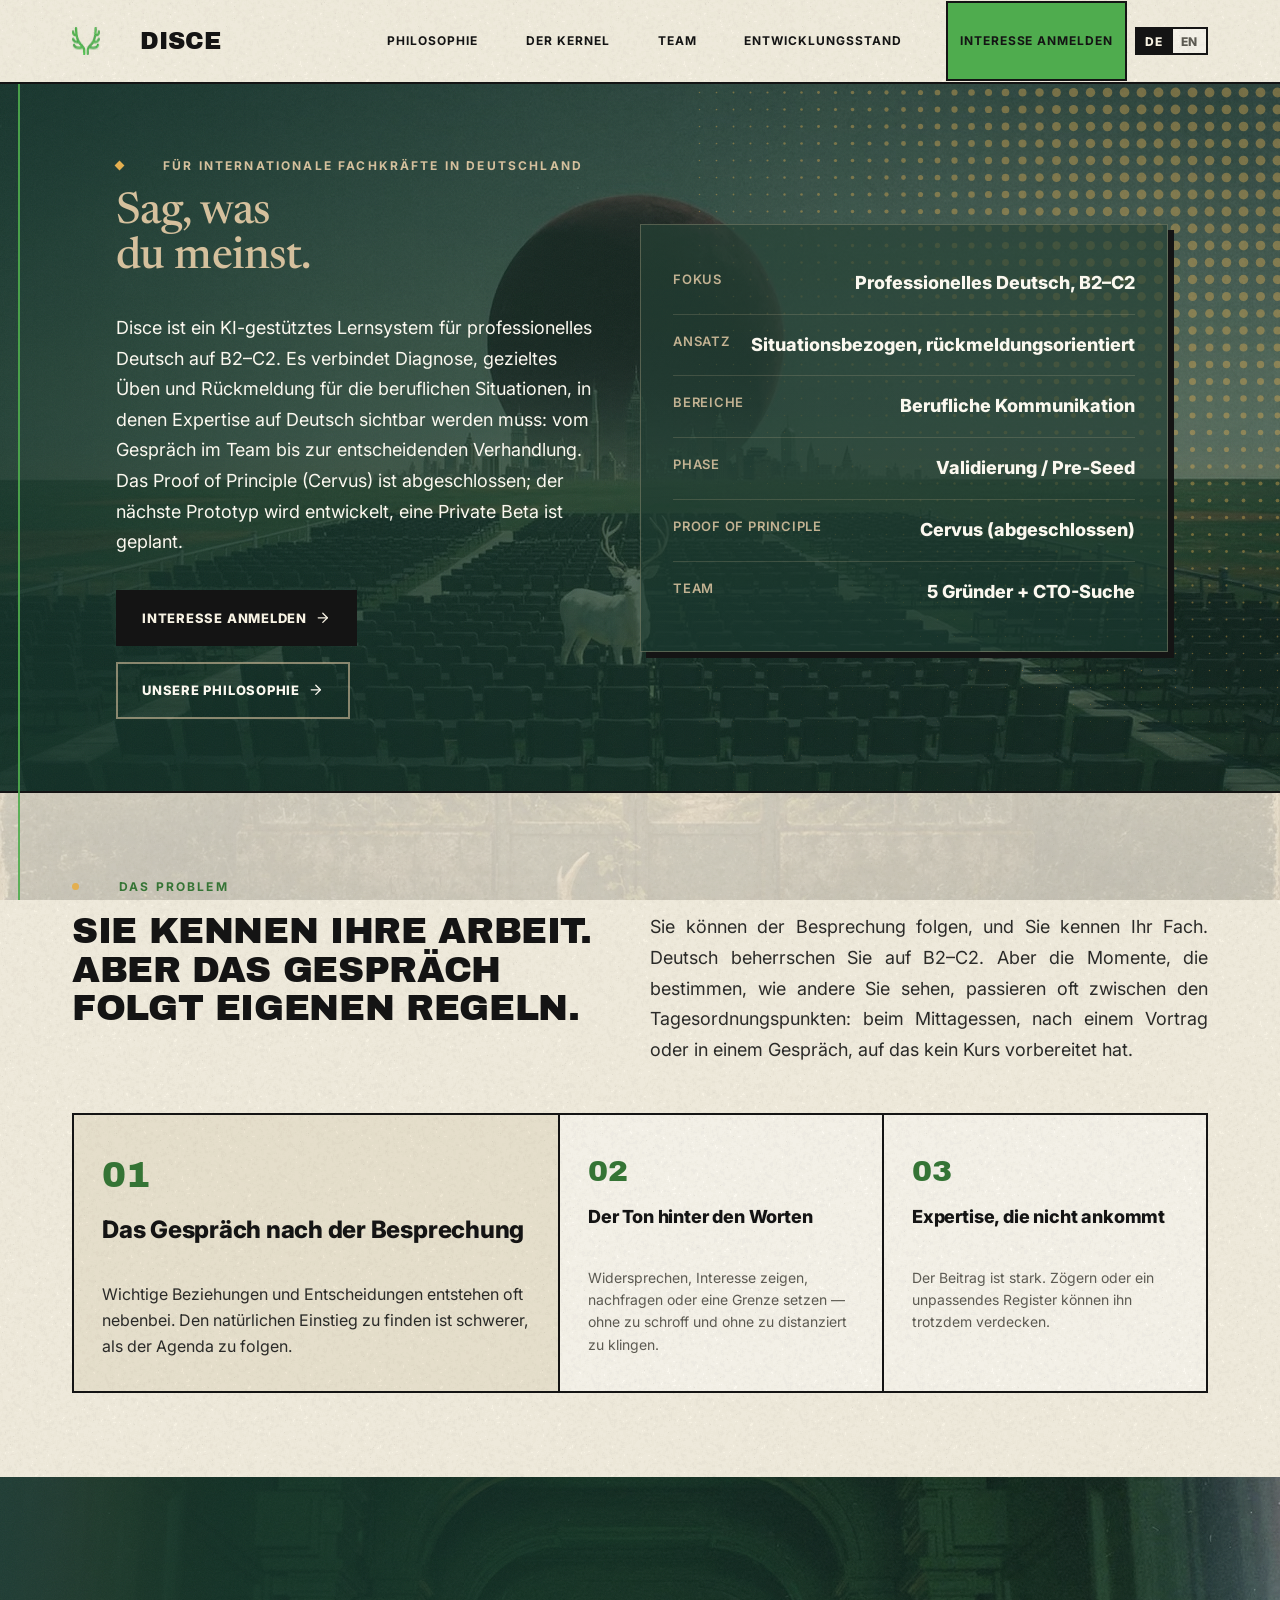
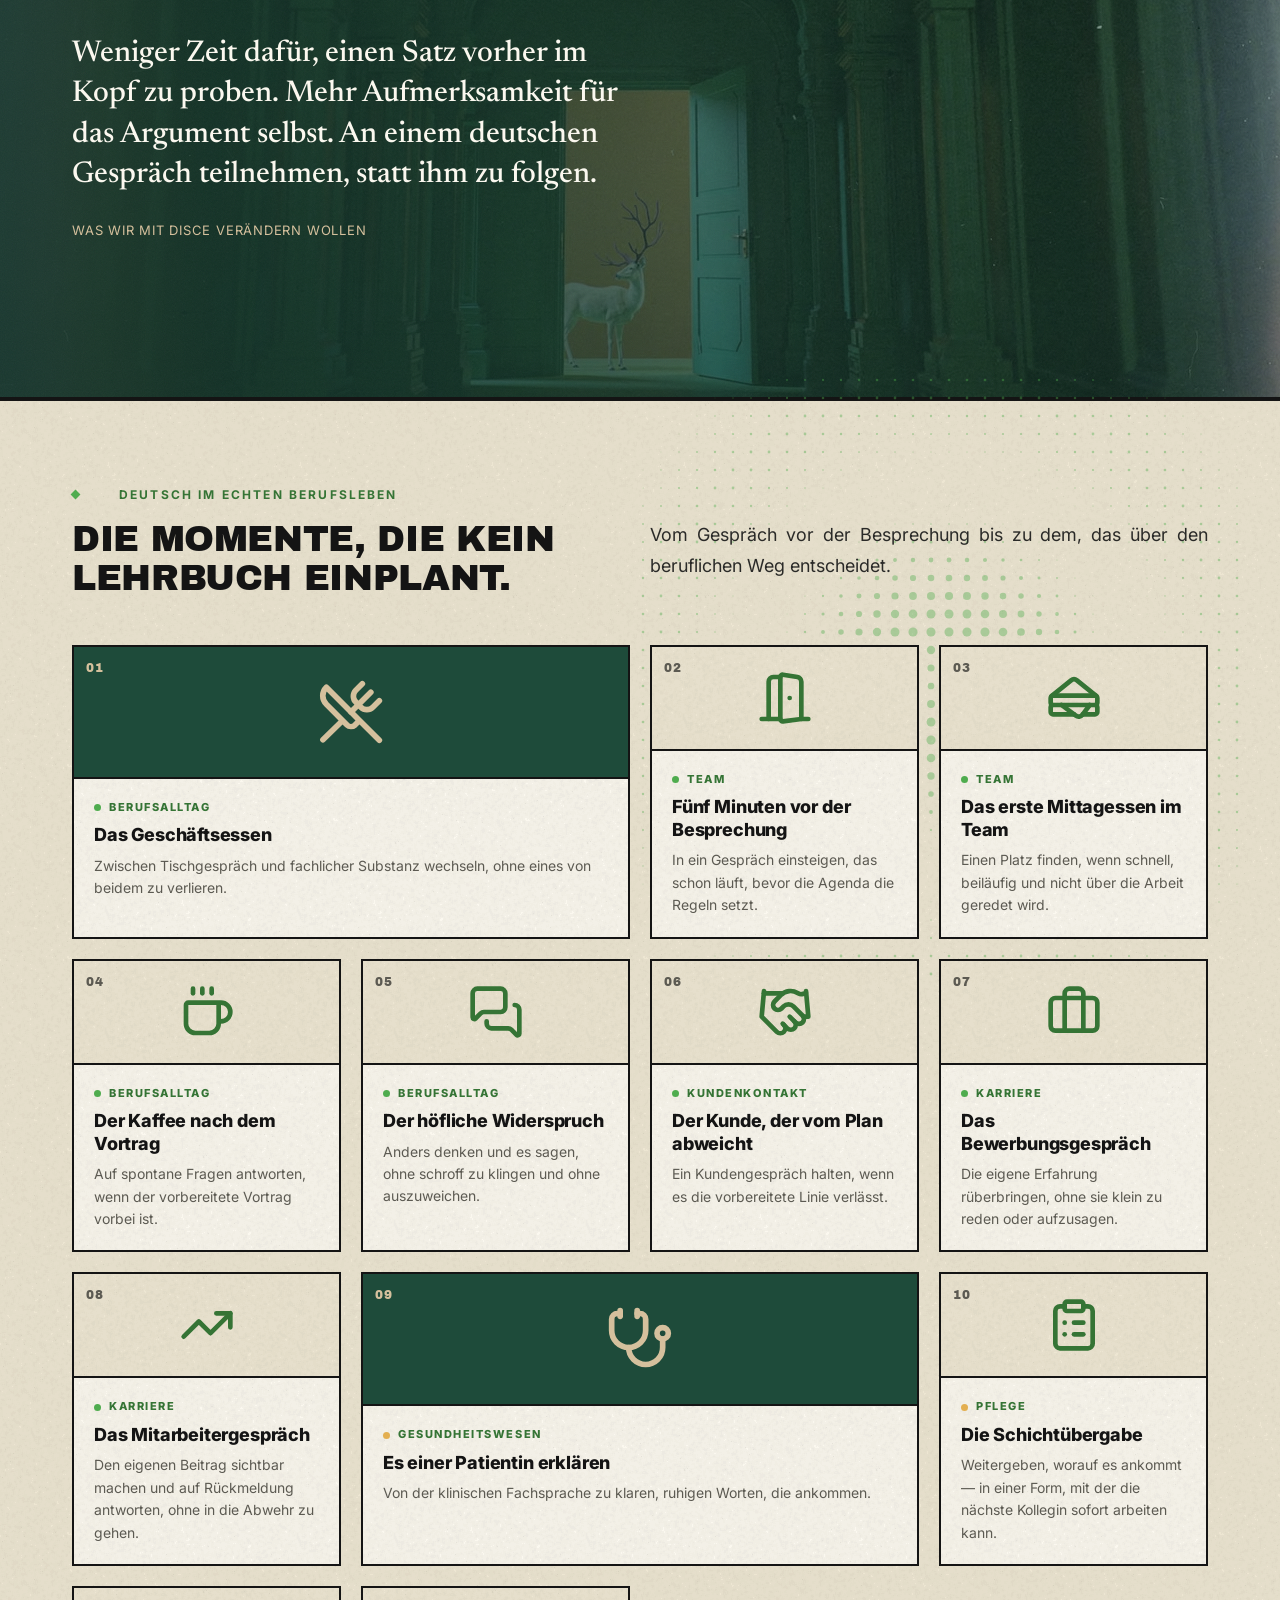
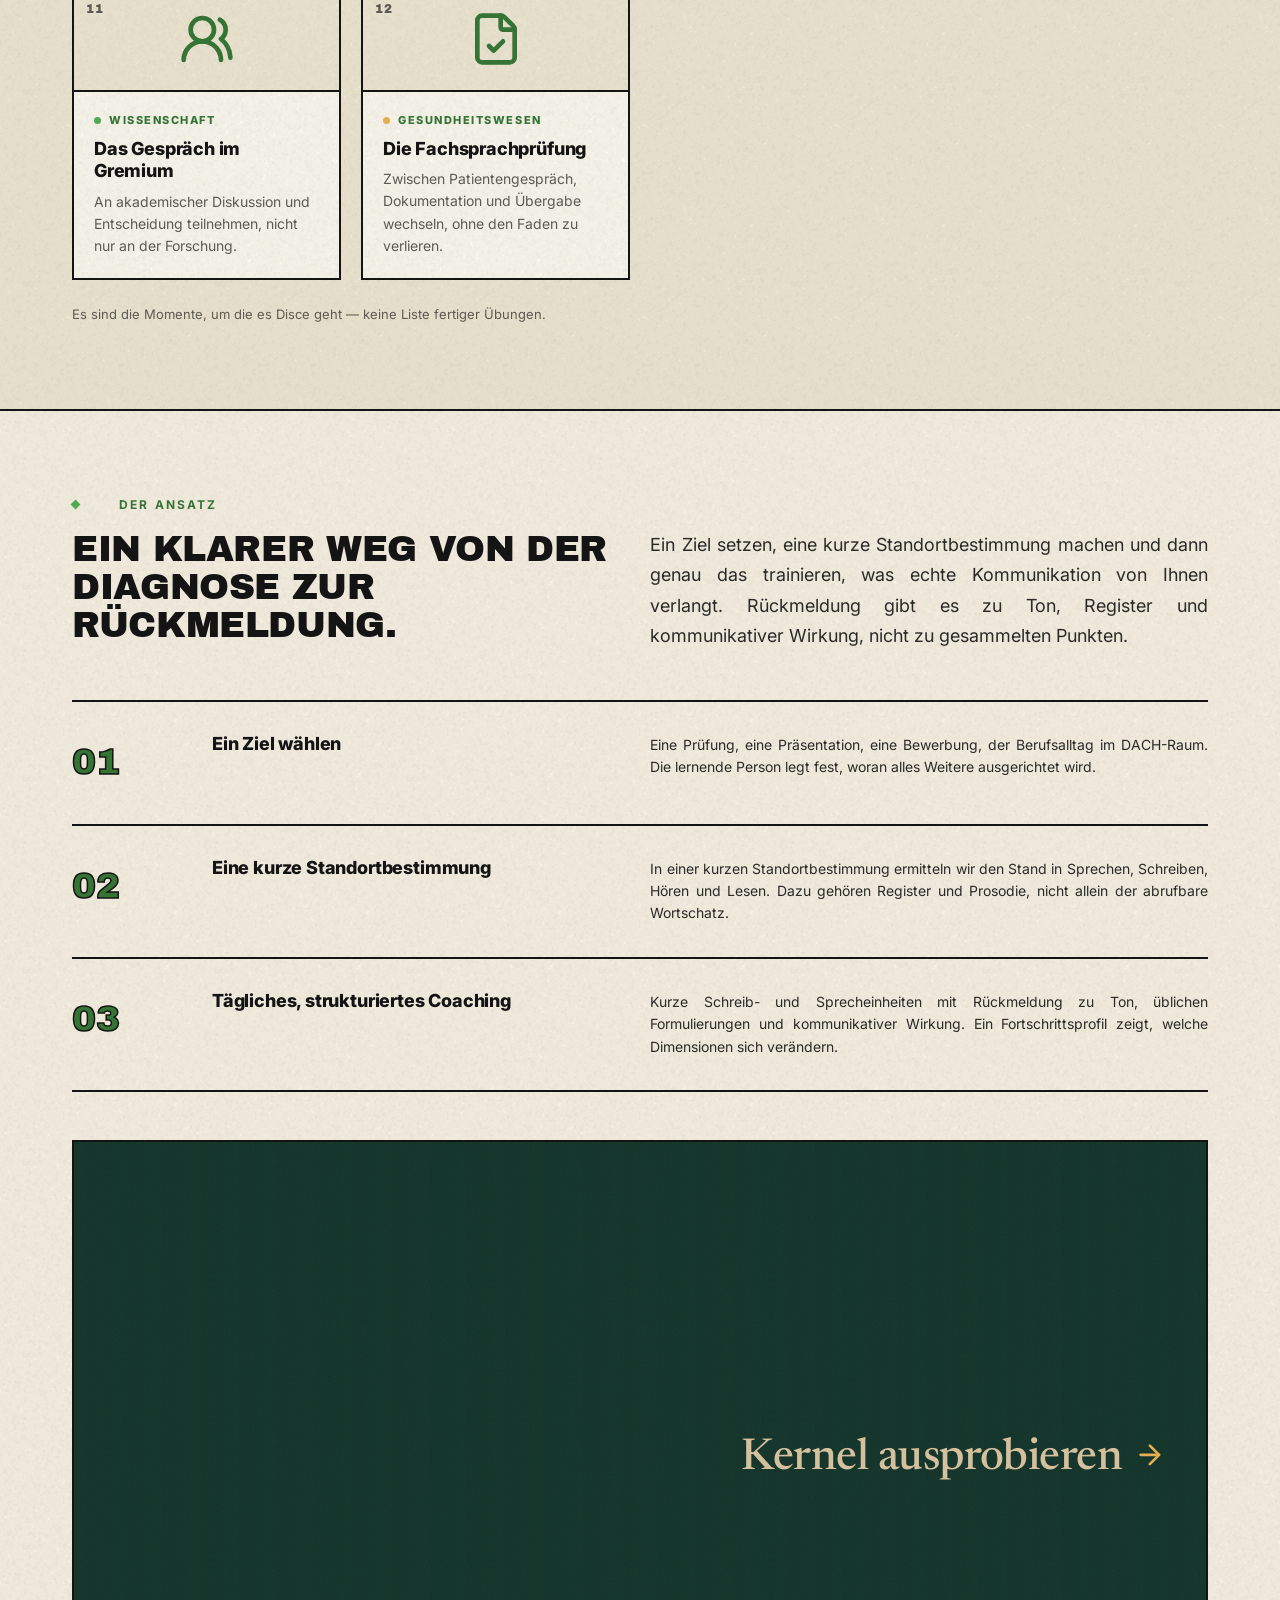
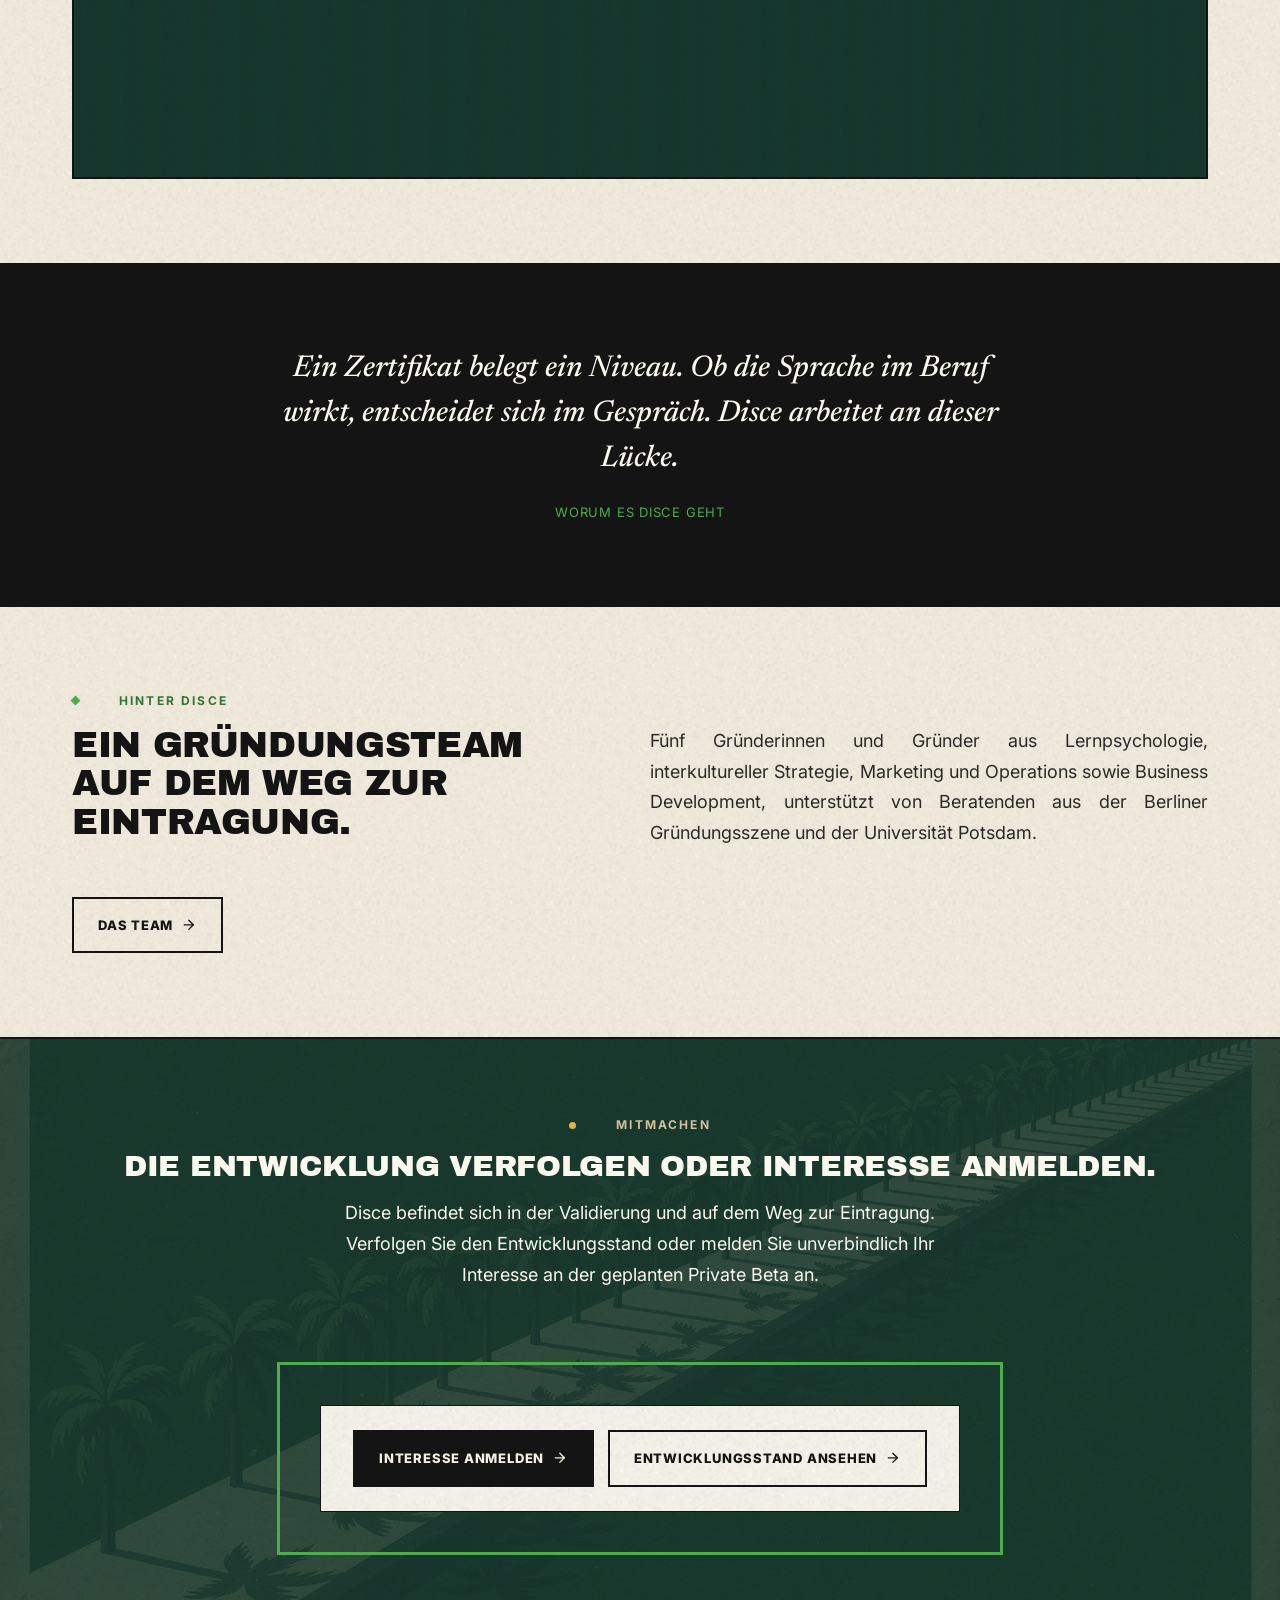
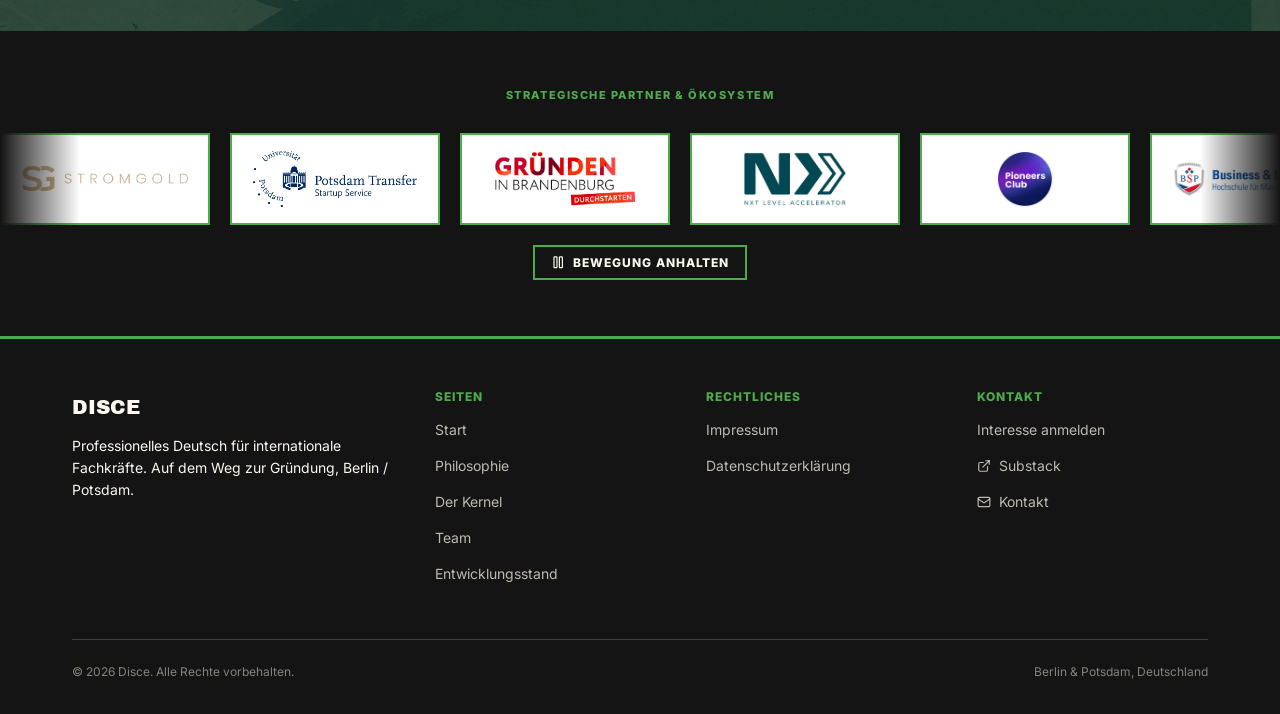
==== commit 5e748abd: "content(home): remove hero motto card; caption stays with corridor quote Also syncs index.html's inl" ====
--- a/index.html
+++ b/index.html
@@ -15,7 +15,7 @@
      the full minified sheet loads asynchronously below and re-applies every
      rule, so the rendered result is unchanged. -->
 <style>
-@font-face{font-family:'Archivo Black';font-style:normal;font-weight:400;font-display:swap;src:url('fonts/archivo-black-400.subset.woff2') format('woff2');}@font-face{font-family:'Inter';font-style:normal;font-weight:400 800;font-display:swap;src:url('fonts/inter-var.subset.woff2') format('woff2');}@font-face{font-family:'Newsreader';font-style:normal;font-weight:200 800;font-display:swap;src:url('fonts/newsreader-roman-var.subset.woff2') format('woff2');}:root{--legacy-ink:#141414;--legacy-paper:#FBF8EF;--green-forest:#1E4B3A;--ink-soft:#2A2A28;--cream:#F6F1E2;--green:#4FAC4E;--green-dark:#357435;--muted:#5C5A52;--line-soft:rgba(20,20,20,0.16);--green-deep:#123329;--green-sage:#77816A;--parchment:#D5C09D;--ochre:#E3AF50;--grain-film:url("data:image/svg+xml,%3Csvg xmlns='http://www.w3.org/2000/svg' width='140' height='140'%3E%3Cfilter id='n'%3E%3CfeTurbulence type='fractalNoise' baseFrequency='0.9' numOctaves='2' stitchTiles='stitch'/%3E%3C/filter%3E%3Crect width='100%25' height='100%25' filter='url(%23n)'/%3E%3C/svg%3E");--grain-film-opacity:0.05;--grain-paper:url('images/derived/paper-grain.webp');--grain-paper-size:192px 192px;--paper-grain:var(--grain-paper);--font-display:'Archivo Black','Inter',sans-serif;--font-body:'Inter',-apple-system,sans-serif;--fs-100:11px;--fs-200:12px;--fs-300:13px;--fs-400:14px;--fs-500:16px;--fs-600:18px;--fs-700:20px;--fs-800:24px;--fs-900:30px;--fs-1000:36px;--fs-1100:44px;--sp-4:4px;--sp-8:8px;--sp-12:12px;--sp-16:16px;--sp-20:20px;--sp-24:24px;--sp-28:28px;--sp-32:32px;--sp-40:40px;--sp-44:44px;--sp-48:48px;--sp-56:56px;--sp-72:72px;--sp-84:84px;--ease:cubic-bezier(0.2,0,0,1);--dur-fast:120ms;--dur-slow:260ms;--gen-cycle:26s;--maxw:1200px;}*{margin:0;padding:0;box-sizing:border-box;}html{scroll-behavior:smooth;}body{font-family:var(--font-body);color:var(--legacy-ink);background:var(--cream);line-height:1.6;font-size:var(--fs-500);-webkit-font-smoothing:antialiased;}.wrap{max-width:var(--maxw);margin:0 auto;padding:0 var(--sp-32);position:relative;}a{color:inherit;text-decoration:none;}img{max-width:100%;display:block;}h1,h2,h3,h4{font-family:var(--font-display);font-weight:400;line-height:1.06;color:var(--legacy-ink);letter-spacing:-0.01em;text-transform:uppercase;}h3,h4{text-transform:none;font-family:var(--font-body);font-weight:800;}p{color:var(--ink-soft);}.eyebrow{display:inline-flex;align-items:center;gap:var(--sp-40);font-family:var(--font-body);font-size:var(--fs-200);font-weight:700;letter-spacing:0.18em;text-transform:uppercase;color:var(--green-dark);margin-bottom:var(--sp-16);max-width:100%;overflow-wrap:anywhere;}.eyebrow::before{content:'';width:7px;height:7px;background:var(--green);transform:rotate(45deg);display:inline-block;flex-shrink:0;}.bg-ink .eyebrow,.bg-forest .eyebrow{color:var(--green);}.bg-ink .eyebrow::before,.bg-forest .eyebrow::before{background:var(--green);}.lede{font-size:var(--fs-600);color:var(--muted);max-width:620px;line-height:1.7;}body::before{content:'';position:fixed;top:0;bottom:0;left:18px;width:2px;background:var(--green);z-index:300;opacity:0.9;}@media (max-width: 700px){body::before{display:none;}}.site-header{position:sticky;top:0;z-index:500;background:var(--cream);border-bottom:2px solid var(--legacy-ink);}.nav{display:flex;align-items:center;justify-content:space-between;height:82px;}.brand{display:flex;align-items:center;gap:var(--sp-40);font-family:var(--font-display);font-size:var(--fs-800);color:var(--legacy-ink);text-transform:uppercase;}.brand .brand-mark{width:var(--sp-28);height:var(--sp-28);flex-shrink:0;}.brand picture{display:inline-flex;flex-shrink:0;}.nav-links{display:flex;align-items:center;gap:var(--sp-24);}.nav-links a{font-size:var(--fs-200);font-weight:700;letter-spacing:0.08em;text-transform:uppercase;color:var(--legacy-ink);padding:var(--sp-28) var(--sp-12);transition:background-color var(--dur-fast) var(--ease),color var(--dur-fast) var(--ease);}.nav-links a:hover,.nav-links a.active{background:var(--legacy-ink);color:var(--cream);}.nav-cta{background:var(--green) !important;color:var(--legacy-ink) !important;border:2px solid var(--legacy-ink);margin-left:8px;}.nav-cta:hover{background:var(--legacy-ink) !important;color:var(--green) !important;}.nav-toggle{display:none;background:none;border:2px solid var(--legacy-ink);padding:var(--sp-12) var(--sp-16);font-size:var(--fs-700);color:var(--legacy-ink);cursor:pointer;}@media (max-width: 1179px){.nav-links{position:fixed;top:82px;left:0;right:0;background:var(--cream);background-image:var(--paper-grain);background-repeat:repeat;background-size:var(--grain-paper-size);flex-direction:column;align-items:stretch;gap:0;border-bottom:2px solid var(--legacy-ink);max-height:0;overflow:hidden;transition:max-height var(--dur-slow) var(--ease);}.nav-links.open{max-height:560px;}.nav-links a{padding:var(--sp-16) var(--sp-32);border-bottom:1px solid var(--line-soft);}.nav-links .nav-cta{margin:16px 32px;text-align:center;}.nav-toggle{display:block;}}.hero{position:relative;padding:0;background-color:var(--green-deep);border-bottom:2px solid var(--legacy-ink);overflow:hidden;isolation:isolate;}.hero-bg{position:absolute;inset:0;z-index:0;display:block;background-image:url("[data-uri]");background-size:cover;background-position:50% 45%;}.hero-bg img{width:100%;height:100%;object-fit:cover;object-position:50% 45%;display:block;}.hero::before{content:'';position:absolute;inset:0;z-index:1;pointer-events:none;background:linear-gradient(90deg,rgba(18,51,41,0.80) 0%,rgba(18,51,41,0.58) 48%,rgba(18,51,41,0.34) 100%),linear-gradient(180deg,rgba(18,51,41,0.16) 0%,rgba(18,51,41,0.42) 100%);}.hero::after{content:'';position:absolute;inset:0;z-index:2;background-image:var(--grain-film);opacity:var(--grain-film-opacity);pointer-events:none;}.hero-map-bg{display:none;}.hero-grid{position:relative;z-index:3;display:grid;grid-template-columns:1fr 1fr;gap:0;align-items:stretch;min-height:560px;}.hero-grid > div:first-child{padding:var(--sp-72) var(--sp-48) var(--sp-72) var(--sp-44);display:flex;flex-direction:column;justify-content:center;position:relative;}.hero h1{font-family:'Newsreader',Georgia,serif;font-weight:500;font-size:var(--fs-1100);text-transform:none;letter-spacing:-0.012em;line-height:1.02;color:var(--parchment);margin-bottom:var(--sp-24);max-width:560px;}.hero .pronunciation{display:none;}.hero .eyebrow{color:var(--parchment);}.hero .eyebrow::before{background:var(--ochre);}.hero .lede{color:var(--legacy-paper);}.hero-actions{display:flex;gap:var(--sp-16);margin-top:var(--sp-32);flex-wrap:wrap;}.btn-primary,.btn-secondary{display:inline-block;padding:var(--sp-16) var(--sp-24);font-size:var(--fs-300);font-weight:800;letter-spacing:0.06em;text-transform:uppercase;transition:background-color var(--dur-fast) var(--ease),color var(--dur-fast) var(--ease),border-color var(--dur-fast) var(--ease);border:2px solid var(--legacy-ink);}.btn-primary{background:var(--legacy-ink);color:var(--cream);}.btn-primary:hover{background:var(--green);color:var(--legacy-ink);border-color:var(--legacy-ink);}.btn-secondary{background:transparent;color:var(--legacy-ink);}.btn-secondary:hover{background:var(--legacy-ink);color:var(--cream);}.hero .btn-primary:hover{background:var(--parchment);color:var(--legacy-ink);}.hero .btn-secondary{color:var(--legacy-paper);border-color:rgba(213,192,157,0.6);}.hero .btn-secondary:hover{background:var(--legacy-paper);color:var(--legacy-ink);}.hero .glass-card{position:relative;border-radius:0;border:1px solid rgba(213,192,157,0.30);background:linear-gradient(180deg,rgba(213,192,157,0.07),rgba(213,192,157,0.03)),rgba(18,51,41,0.66);box-shadow:6px 6px 0 var(--legacy-ink);color:var(--legacy-paper);}.hero .hero-panel{position:relative;align-self:center;margin:var(--sp-40) var(--sp-40) var(--sp-40) 0;padding:var(--sp-28) var(--sp-32);background:linear-gradient(180deg,rgba(213,192,157,0.07),rgba(213,192,157,0.03)),rgba(18,51,41,0.66);border:1px solid rgba(213,192,157,0.30);box-shadow:6px 6px 0 var(--legacy-ink);overflow:hidden;}.hero .hero-panel .stat-row{position:relative;z-index:1;display:flex;justify-content:space-between;padding:var(--sp-16) 0;border-bottom:1px solid rgba(213,192,157,0.18);font-size:var(--fs-600);}.hero .hero-panel .stat-row:last-child{border-bottom:none;}.hero .hero-panel .stat-label{color:rgba(213,192,157,0.9);font-weight:600;text-transform:uppercase;font-size:var(--fs-300);letter-spacing:0.06em;}.hero .hero-panel .stat-value{font-weight:800;color:var(--legacy-paper);text-align:right;}.hero .glass-testimonial{margin-top:var(--sp-40);max-width:480px;padding:var(--sp-24);}.hero .glass-testimonial blockquote{font-family:'Newsreader',Georgia,serif;font-size:var(--fs-700);line-height:1.35;color:var(--legacy-paper);}.hero .glass-testimonial figcaption{margin-top:var(--sp-16);font-size:var(--fs-100);letter-spacing:0.08em;text-transform:uppercase;color:var(--parchment);}@media (max-width: 900px){.hero-grid{grid-template-columns:1fr;min-height:0;}.hero{--hero-band:340px;background-color:var(--green-forest);}.hero::before{display:none;}.hero-bg{height:var(--hero-band);bottom:auto;}.hero-grid{padding-top:var(--hero-band);}.hero-grid > div:first-child{padding:var(--sp-56) var(--sp-32);}.hero .hero-panel{margin:var(--sp-16) var(--sp-32) var(--sp-8);border-left:1px solid rgba(213,192,157,0.30);}.hero .glass-testimonial{max-width:none;margin:var(--sp-24) 0 var(--sp-40);}.hero h1{font-size:var(--fs-900);}}section{padding:var(--sp-84) 0;}*:focus-visible{outline:3px solid var(--legacy-ink);outline-offset:2px;}.bg-ink *:focus-visible,.bg-forest *:focus-visible,.site-footer *:focus-visible,.hero-panel *:focus-visible,.ticker-section *:focus-visible{outline-color:var(--legacy-paper);}.skip-link{position:fixed;top:var(--sp-8);left:var(--sp-8);z-index:2000;padding:10px var(--sp-16);background:var(--legacy-ink);color:var(--legacy-paper);font-family:var(--font-body);font-size:var(--fs-400);font-weight:700;text-decoration:none;border:2px solid var(--green);transform:translateY(-200%);transition:transform 120ms ease-out;}.skip-link:focus{transform:translateY(0);outline:3px solid var(--legacy-paper);outline-offset:2px;}main:focus{outline:none;}.portrait-layer{position:fixed;inset:0;z-index:0;pointer-events:none;overflow:hidden;}.portrait-layer img{position:absolute;width:360px;height:auto;opacity:0.12;filter:grayscale(100%);}.portrait-goethe{left:4%;top:34%;}.portrait-wittgenstein{right:4%;top:8%;}@media (max-width: 1100px){.portrait-layer{display:none;}}@media (prefers-reduced-motion: reduce){.portrait-layer img{transition:none;}}body.lang-de [data-lang="en"]{display:none;}body.lang-en [data-lang="de"]{display:none;}html.pre-en body:not(.lang-de):not(.lang-en) [data-lang="de"]{display:none;}html:not(.pre-en) body:not(.lang-de):not(.lang-en) [data-lang="en"]{display:none;}.lang-switch{display:inline-flex;border:2px solid var(--legacy-ink);background:var(--legacy-paper);margin-left:var(--sp-8);flex:none;}.lang-switch button{font-family:var(--font-body);font-size:var(--fs-200);font-weight:800;letter-spacing:0.06em;padding:var(--sp-4) var(--sp-8);background:transparent;color:var(--muted);border:none;cursor:pointer;transition:background-color var(--dur-fast) var(--ease),color var(--dur-fast) var(--ease);}.lang-switch button + button{border-left:2px solid var(--legacy-ink);}.lang-switch button:hover{color:var(--legacy-ink);}.lang-switch button[aria-pressed="true"]{background:var(--legacy-ink);color:var(--cream);}@media (max-width: 1179px){.lang-switch{margin-left:0;margin-top:var(--sp-12);}}h1,h2,h3,h4,.prose,.lede{overflow-wrap:break-word;}.cta-frame{min-width:0;max-width:100%;}.cta-frame .btn-primary,.cta-frame .btn-secondary{min-width:0;max-width:100%;overflow-wrap:break-word;}@media (max-width: 480px){:lang(de) h1,:lang(de) h2,:lang(de) h3{hyphens:auto;-webkit-hyphens:auto;}:lang(de) .cta-frame .btn-primary,:lang(de) .cta-frame .btn-secondary{hyphens:auto;-webkit-hyphens:auto;}.cta-frame{padding:var(--sp-20);}.cta-frame-inner{padding:var(--sp-16) var(--sp-12);}.cta-frame .btn-primary,.cta-frame .btn-secondary{padding-left:var(--sp-12);padding-right:var(--sp-12);}.hero .hero-panel .stat-row{flex-wrap:wrap;font-size:var(--fs-500);}.hero .hero-panel .stat-value{text-align:left;}.hero{--hero-band:280px;}.hero h1{font-size:var(--fs-1000);}.hero .glass-testimonial blockquote{font-size:var(--fs-600);}}:root{--botanical-opacity:0.25;}body{--botanical-image:url('images/derived/greenery-horizon-watertower-2560.webp');--botanical-position:74% 50%;}body:has(.hero){--botanical-image:url('images/derived/greenery-conservatory-moon-1254.webp');--botanical-position:58% 42%;}body.page-kernel{--botanical-image:none;}@media (min-width: 1120px){body:has(.phil-ambient)::after{--phil-pane:clamp(320px,26vw,380px);-webkit-mask-image:linear-gradient(90deg,#000 0%,#000 calc(100% - var(--phil-pane) - 180px),rgba(0,0,0,0) calc(100% - var(--phil-pane) - 16px));mask-image:linear-gradient(90deg,#000 0%,#000 calc(100% - var(--phil-pane) - 180px),rgba(0,0,0,0) calc(100% - var(--phil-pane) - 16px));}}body::after{content:'';position:fixed;inset:0;z-index:-1;pointer-events:none;background-image:var(--botanical-image,none);background-size:cover;background-position:var(--botanical-position,50% 50%);background-repeat:no-repeat;opacity:var(--botanical-opacity);}@media (max-width: 1023px){body::after{display:none;}}.dot-field{position:absolute;inset:0;overflow:hidden;pointer-events:none;--dot-clear:150px;background-repeat:no-repeat;background-position:right top;background-size:cover;}.dot-field-canvas{position:absolute;inset:0;width:100%;height:100%;display:block;}.dot-field.is-gen-active{background-image:none;}.dot-field.is-reactive{-webkit-mask-image:radial-gradient(circle var(--dot-clear) at var(--dot-x,50%) var(--dot-y,50%),transparent 0,transparent 50%,#000 100%);mask-image:radial-gradient(circle var(--dot-clear) at var(--dot-x,50%) var(--dot-y,50%),transparent 0,transparent 50%,#000 100%);}.dot-field--hero{left:auto;width:min(46%,640px);--dot-pitch:17;--dot-radius:6;--dot-min:0.06;background-image:url('images/derived/dot-bloom-green.png');}.dot-field--hero-dark{z-index:2;opacity:0.4;background-image:url('images/derived/dot-bloom-ochre.png');--dot-color-a:var(--ochre);--dot-color-b:var(--parchment);}.has-focal{position:relative;}.has-focal > *:not(.dot-field){position:relative;z-index:1;}@media (max-width: 768px){.dot-field--hero{display:none;}}
+@font-face{font-family:'Archivo Black';font-style:normal;font-weight:400;font-display:swap;src:url('fonts/archivo-black-400.subset.woff2') format('woff2');}@font-face{font-family:'Inter';font-style:normal;font-weight:400 800;font-display:swap;src:url('fonts/inter-var.subset.woff2') format('woff2');}@font-face{font-family:'Newsreader';font-style:normal;font-weight:200 800;font-display:swap;src:url('fonts/newsreader-roman-var.subset.woff2') format('woff2');}:root{--legacy-ink:#141414;--legacy-paper:#FBF8EF;--green-forest:#1E4B3A;--ink-soft:#2A2A28;--cream:#F6F1E2;--green:#4FAC4E;--green-dark:#357435;--muted:#5C5A52;--line-soft:rgba(20,20,20,0.16);--green-deep:#123329;--green-sage:#77816A;--parchment:#D5C09D;--ochre:#E3AF50;--grain-film:url("data:image/svg+xml,%3Csvg xmlns='http://www.w3.org/2000/svg' width='140' height='140'%3E%3Cfilter id='n'%3E%3CfeTurbulence type='fractalNoise' baseFrequency='0.9' numOctaves='2' stitchTiles='stitch'/%3E%3C/filter%3E%3Crect width='100%25' height='100%25' filter='url(%23n)'/%3E%3C/svg%3E");--grain-film-opacity:0.05;--grain-paper:url('images/derived/paper-grain.webp');--grain-paper-size:192px 192px;--paper-grain:var(--grain-paper);--font-display:'Archivo Black','Inter',sans-serif;--font-body:'Inter',-apple-system,sans-serif;--fs-100:11px;--fs-200:12px;--fs-300:13px;--fs-400:14px;--fs-500:16px;--fs-600:18px;--fs-700:20px;--fs-800:24px;--fs-900:30px;--fs-1000:36px;--fs-1100:44px;--sp-4:4px;--sp-8:8px;--sp-12:12px;--sp-16:16px;--sp-20:20px;--sp-24:24px;--sp-28:28px;--sp-32:32px;--sp-40:40px;--sp-44:44px;--sp-48:48px;--sp-56:56px;--sp-72:72px;--sp-84:84px;--ease:cubic-bezier(0.2,0,0,1);--dur-fast:120ms;--dur-slow:260ms;--gen-cycle:26s;--maxw:1200px;}*{margin:0;padding:0;box-sizing:border-box;}html{scroll-behavior:smooth;}body{font-family:var(--font-body);color:var(--legacy-ink);background:var(--cream);line-height:1.6;font-size:var(--fs-500);-webkit-font-smoothing:antialiased;}.wrap{max-width:var(--maxw);margin:0 auto;padding:0 var(--sp-32);position:relative;}a{color:inherit;text-decoration:none;}img{max-width:100%;display:block;}h1,h2,h3,h4{font-family:var(--font-display);font-weight:400;line-height:1.06;color:var(--legacy-ink);letter-spacing:-0.01em;text-transform:uppercase;}h3,h4{text-transform:none;font-family:var(--font-body);font-weight:800;}p{color:var(--ink-soft);}.eyebrow{display:inline-flex;align-items:center;gap:var(--sp-40);font-family:var(--font-body);font-size:var(--fs-200);font-weight:700;letter-spacing:0.18em;text-transform:uppercase;color:var(--green-dark);margin-bottom:var(--sp-16);max-width:100%;overflow-wrap:anywhere;}.eyebrow::before{content:'';width:7px;height:7px;background:var(--green);transform:rotate(45deg);display:inline-block;flex-shrink:0;}.bg-ink .eyebrow,.bg-forest .eyebrow{color:var(--green);}.bg-ink .eyebrow::before,.bg-forest .eyebrow::before{background:var(--green);}.lede{font-size:var(--fs-600);color:var(--muted);max-width:620px;line-height:1.7;}body::before{content:'';position:fixed;top:0;bottom:0;left:18px;width:2px;background:var(--green);z-index:300;opacity:0.9;}@media (max-width: 700px){body::before{display:none;}}.site-header{position:sticky;top:0;z-index:500;background:var(--cream);border-bottom:2px solid var(--legacy-ink);}.nav{display:flex;align-items:center;justify-content:space-between;height:82px;}.brand{display:flex;align-items:center;gap:var(--sp-40);font-family:var(--font-display);font-size:var(--fs-800);color:var(--legacy-ink);text-transform:uppercase;}.brand .brand-mark{width:var(--sp-28);height:var(--sp-28);flex-shrink:0;}.brand picture{display:inline-flex;flex-shrink:0;}.nav-links{display:flex;align-items:center;gap:var(--sp-24);margin-left:auto;}.nav-links a{font-size:var(--fs-200);font-weight:700;letter-spacing:0.08em;text-transform:uppercase;color:var(--legacy-ink);padding:var(--sp-28) var(--sp-12);transition:background-color var(--dur-fast) var(--ease),color var(--dur-fast) var(--ease);}.nav-links a:hover,.nav-links a.active{background:var(--legacy-ink);color:var(--cream);}.nav-cta{background:var(--green) !important;color:var(--legacy-ink) !important;border:2px solid var(--legacy-ink);margin-left:8px;}.nav-cta:hover{background:var(--legacy-ink) !important;color:var(--green) !important;}.nav-toggle{display:none;background:none;border:2px solid var(--legacy-ink);padding:var(--sp-12) var(--sp-16);font-size:var(--fs-700);color:var(--legacy-ink);cursor:pointer;}@media (max-width: 1179px){.nav-links{position:fixed;top:82px;left:0;right:0;background:var(--cream);background-image:var(--paper-grain);background-repeat:repeat;background-size:var(--grain-paper-size);flex-direction:column;align-items:stretch;gap:0;border-bottom:2px solid var(--legacy-ink);max-height:0;overflow:hidden;transition:max-height var(--dur-slow) var(--ease);}.nav-links.open{max-height:560px;}.nav-links a{padding:var(--sp-16) var(--sp-32);border-bottom:1px solid var(--line-soft);}.nav-links .nav-cta{margin:16px 32px;text-align:center;}.nav-toggle{display:block;}}.hero{position:relative;padding:0;background-color:var(--green-deep);border-bottom:2px solid var(--legacy-ink);overflow:hidden;isolation:isolate;}.hero-bg{position:absolute;inset:0;z-index:0;display:block;background-image:url("[data-uri]");background-size:cover;background-position:50% 45%;}.hero-bg img{width:100%;height:100%;object-fit:cover;object-position:50% 45%;display:block;}.hero::before{content:'';position:absolute;inset:0;z-index:1;pointer-events:none;background:linear-gradient(90deg,rgba(18,51,41,0.80) 0%,rgba(18,51,41,0.58) 48%,rgba(18,51,41,0.34) 100%),linear-gradient(180deg,rgba(18,51,41,0.16) 0%,rgba(18,51,41,0.42) 100%);}.hero::after{content:'';position:absolute;inset:0;z-index:2;background-image:var(--grain-film);opacity:var(--grain-film-opacity);pointer-events:none;}.hero-map-bg{display:none;}.hero-grid{position:relative;z-index:3;display:grid;grid-template-columns:1fr 1fr;gap:0;align-items:stretch;min-height:560px;}.hero-grid > div:first-child{padding:var(--sp-72) var(--sp-48) var(--sp-72) var(--sp-44);display:flex;flex-direction:column;justify-content:center;position:relative;}.hero h1{font-family:'Newsreader',Georgia,serif;font-weight:500;font-size:var(--fs-1100);text-transform:none;letter-spacing:-0.012em;line-height:1.02;color:var(--parchment);margin-bottom:var(--sp-24);max-width:560px;}.hero .pronunciation{display:none;}.hero .eyebrow{color:var(--parchment);}.hero .eyebrow::before{background:var(--ochre);}.hero .lede{color:var(--legacy-paper);}.hero-actions{display:flex;gap:var(--sp-16);margin-top:var(--sp-32);flex-wrap:wrap;}.btn-primary,.btn-secondary{display:inline-block;padding:var(--sp-16) var(--sp-24);font-size:var(--fs-300);font-weight:800;letter-spacing:0.06em;text-transform:uppercase;transition:background-color var(--dur-fast) var(--ease),color var(--dur-fast) var(--ease),border-color var(--dur-fast) var(--ease);border:2px solid var(--legacy-ink);}.btn-primary{background:var(--legacy-ink);color:var(--cream);}.btn-primary:hover{background:var(--green);color:var(--legacy-ink);border-color:var(--legacy-ink);}.btn-secondary{background:transparent;color:var(--legacy-ink);}.btn-secondary:hover{background:var(--legacy-ink);color:var(--cream);}.hero .btn-primary:hover{background:var(--parchment);color:var(--legacy-ink);}.hero .btn-secondary{color:var(--legacy-paper);border-color:rgba(213,192,157,0.6);}.hero .btn-secondary:hover{background:var(--legacy-paper);color:var(--legacy-ink);}.hero .glass-card{position:relative;border-radius:0;border:1px solid rgba(213,192,157,0.30);background:linear-gradient(180deg,rgba(213,192,157,0.07),rgba(213,192,157,0.03)),rgba(18,51,41,0.66);box-shadow:6px 6px 0 var(--legacy-ink);color:var(--legacy-paper);}.hero .hero-panel{position:relative;align-self:center;margin:var(--sp-40) var(--sp-40) var(--sp-40) 0;padding:var(--sp-28) var(--sp-32);background:linear-gradient(180deg,rgba(213,192,157,0.07),rgba(213,192,157,0.03)),rgba(18,51,41,0.66);border:1px solid rgba(213,192,157,0.30);box-shadow:6px 6px 0 var(--legacy-ink);overflow:hidden;}.hero .hero-panel .stat-row{position:relative;z-index:1;display:flex;justify-content:space-between;padding:var(--sp-16) 0;border-bottom:1px solid rgba(213,192,157,0.18);font-size:var(--fs-600);}.hero .hero-panel .stat-row:last-child{border-bottom:none;}.hero .hero-panel .stat-label{color:rgba(213,192,157,0.9);font-weight:600;text-transform:uppercase;font-size:var(--fs-300);letter-spacing:0.06em;}.hero .hero-panel .stat-value{font-weight:800;color:var(--legacy-paper);text-align:right;}.hero .glass-testimonial{margin-top:var(--sp-40);max-width:480px;padding:var(--sp-24);}.hero .glass-testimonial blockquote{font-family:'Newsreader',Georgia,serif;font-size:var(--fs-700);line-height:1.35;color:var(--legacy-paper);}.hero .glass-testimonial figcaption{margin-top:var(--sp-16);font-size:var(--fs-100);letter-spacing:0.08em;text-transform:uppercase;color:var(--parchment);}@media (max-width: 900px){.hero-grid{grid-template-columns:1fr;min-height:0;}.hero{--hero-band:340px;background-color:var(--green-forest);}.hero::before{display:none;}.hero-bg{height:var(--hero-band);bottom:auto;}.hero-grid{padding-top:var(--hero-band);}.hero-grid > div:first-child{padding:var(--sp-56) var(--sp-32);}.hero .hero-panel{margin:var(--sp-16) var(--sp-32) var(--sp-8);border-left:1px solid rgba(213,192,157,0.30);}.hero .glass-testimonial{max-width:none;margin:var(--sp-24) 0 var(--sp-40);}.hero h1{font-size:var(--fs-900);}}section{padding:var(--sp-84) 0;}*:focus-visible{outline:3px solid var(--legacy-ink);outline-offset:2px;}.bg-ink *:focus-visible,.bg-forest *:focus-visible,.site-footer *:focus-visible,.hero-panel *:focus-visible,.ticker-section *:focus-visible{outline-color:var(--legacy-paper);}.skip-link{position:fixed;top:var(--sp-8);left:var(--sp-8);z-index:2000;padding:10px var(--sp-16);background:var(--legacy-ink);color:var(--legacy-paper);font-family:var(--font-body);font-size:var(--fs-400);font-weight:700;text-decoration:none;border:2px solid var(--green);transform:translateY(-200%);transition:transform 120ms ease-out;}.skip-link:focus{transform:translateY(0);outline:3px solid var(--legacy-paper);outline-offset:2px;}main:focus{outline:none;}.portrait-layer{position:fixed;inset:0;z-index:0;pointer-events:none;overflow:hidden;}.portrait-layer img{position:absolute;width:360px;height:auto;opacity:0.12;filter:grayscale(100%);}.portrait-goethe{left:4%;top:34%;}.portrait-wittgenstein{right:4%;top:8%;}@media (max-width: 1100px){.portrait-layer{display:none;}}@media (prefers-reduced-motion: reduce){.portrait-layer img{transition:none;}}body.lang-de [data-lang="en"]{display:none;}body.lang-en [data-lang="de"]{display:none;}html.pre-en body:not(.lang-de):not(.lang-en) [data-lang="de"]{display:none;}html:not(.pre-en) body:not(.lang-de):not(.lang-en) [data-lang="en"]{display:none;}.lang-switch{display:inline-flex;border:2px solid var(--legacy-ink);background:var(--legacy-paper);margin-left:var(--sp-8);flex:none;}.lang-switch button{font-family:var(--font-body);font-size:var(--fs-200);font-weight:800;letter-spacing:0.06em;padding:var(--sp-4) var(--sp-8);background:transparent;color:var(--muted);border:none;cursor:pointer;transition:background-color var(--dur-fast) var(--ease),color var(--dur-fast) var(--ease);}.lang-switch button + button{border-left:2px solid var(--legacy-ink);}.lang-switch button:hover{color:var(--legacy-ink);}.lang-switch button[aria-pressed="true"]{background:var(--legacy-ink);color:var(--cream);}@media (max-width: 1179px){.lang-switch{order:1;margin:0 var(--sp-12) 0 auto;}.nav-toggle{order:2;}}@media (max-width: 420px){.brand{gap:var(--sp-16);}.lang-switch{margin-right:var(--sp-8);}}@media (max-width: 360px){.brand{gap:var(--sp-8);}.nav-toggle{padding:var(--sp-8) var(--sp-12);}}h1,h2,h3,h4,.prose,.lede{overflow-wrap:break-word;}.cta-frame{min-width:0;max-width:100%;}.cta-frame .btn-primary,.cta-frame .btn-secondary{min-width:0;max-width:100%;overflow-wrap:break-word;}@media (max-width: 480px){:lang(de) h1,:lang(de) h2,:lang(de) h3{hyphens:auto;-webkit-hyphens:auto;}:lang(de) .cta-frame .btn-primary,:lang(de) .cta-frame .btn-secondary{hyphens:auto;-webkit-hyphens:auto;}.cta-frame{padding:var(--sp-20);}.cta-frame-inner{padding:var(--sp-16) var(--sp-12);}.cta-frame .btn-primary,.cta-frame .btn-secondary{padding-left:var(--sp-12);padding-right:var(--sp-12);}.hero .hero-panel .stat-row{flex-wrap:wrap;font-size:var(--fs-500);}.hero .hero-panel .stat-value{text-align:left;}.hero{--hero-band:280px;}.hero h1{font-size:var(--fs-1000);}.hero .glass-testimonial blockquote{font-size:var(--fs-600);}}:root{--botanical-opacity:0.25;}body{--botanical-image:url('images/derived/greenery-horizon-watertower-2560.webp');--botanical-position:74% 50%;}body:has(.hero){--botanical-image:url('images/derived/greenery-conservatory-moon-1254.webp');--botanical-position:58% 42%;}body.page-kernel{--botanical-image:none;}@media (min-width: 1120px){body:has(.phil-ambient)::after{--phil-pane:clamp(320px,26vw,380px);-webkit-mask-image:linear-gradient(90deg,#000 0%,#000 calc(100% - var(--phil-pane) - 180px),rgba(0,0,0,0) calc(100% - var(--phil-pane) - 16px));mask-image:linear-gradient(90deg,#000 0%,#000 calc(100% - var(--phil-pane) - 180px),rgba(0,0,0,0) calc(100% - var(--phil-pane) - 16px));}}body::after{content:'';position:fixed;inset:0;z-index:-1;pointer-events:none;background-image:var(--botanical-image,none);background-size:cover;background-position:var(--botanical-position,50% 50%);background-repeat:no-repeat;opacity:var(--botanical-opacity);}@media (max-width: 1023px){body::after{display:none;}}.dot-field{position:absolute;inset:0;overflow:hidden;pointer-events:none;--dot-clear:150px;background-repeat:no-repeat;background-position:right top;background-size:cover;}.dot-field-canvas{position:absolute;inset:0;width:100%;height:100%;display:block;}.dot-field.is-gen-active{background-image:none;}.dot-field.is-reactive{-webkit-mask-image:radial-gradient(circle var(--dot-clear) at var(--dot-x,50%) var(--dot-y,50%),transparent 0,transparent 50%,#000 100%);mask-image:radial-gradient(circle var(--dot-clear) at var(--dot-x,50%) var(--dot-y,50%),transparent 0,transparent 50%,#000 100%);}.dot-field--hero{left:auto;width:min(46%,640px);--dot-pitch:17;--dot-radius:6;--dot-min:0.06;background-image:url('images/derived/dot-bloom-green.png');}.dot-field--hero-dark{z-index:2;opacity:0.4;background-image:url('images/derived/dot-bloom-ochre.png');--dot-color-a:var(--ochre);--dot-color-b:var(--parchment);}.has-focal{position:relative;}.has-focal > *:not(.dot-field){position:relative;z-index:1;}@media (max-width: 768px){.dot-field--hero{display:none;}}
 </style>
 <link rel="preload" href="css/experimental.min.css" as="style" onload="this.onload=null;this.rel='stylesheet'">
 <noscript><link rel="stylesheet" href="css/experimental.min.css"></noscript>
@@ -139,10 +139,6 @@
         <a href="waitlist.html" class="btn-primary"><span data-lang="de">Interesse anmelden</span><span data-lang="en">Register interest</span><svg class="icon" viewBox="0 0 24 24" aria-hidden="true" focusable="false"><use href="#icon-arrow-right"></use></svg></a>
         <a href="philosophy.html" class="btn-secondary"><span data-lang="de">Unsere Philosophie</span><span data-lang="en">Read Our Philosophy</span><svg class="icon" viewBox="0 0 24 24" aria-hidden="true" focusable="false"><use href="#icon-arrow-right"></use></svg></a>
       </div>
-      <figure class="glass-card glass-testimonial">
-      <blockquote><span data-lang="de">Verstehen ist die Voraussetzung. Wirkung ist das Ziel.</span><span data-lang="en">Understanding is the prerequisite. Impact is the goal.</span></blockquote>
-        <figcaption><span data-lang="de">Was wir mit Disce verändern wollen</span><span data-lang="en">What we are building Disce to change</span></figcaption>
-      </figure>
     </div>
     <div class="hero-panel">
       <div class="stat-row"><span class="stat-label"><span data-lang="de">Fokus</span><span data-lang="en">Focus</span></span><span class="stat-value"><span data-lang="de">Professionelles Deutsch, B2–C2</span><span data-lang="en">Professional German, B2–C2</span></span></div>
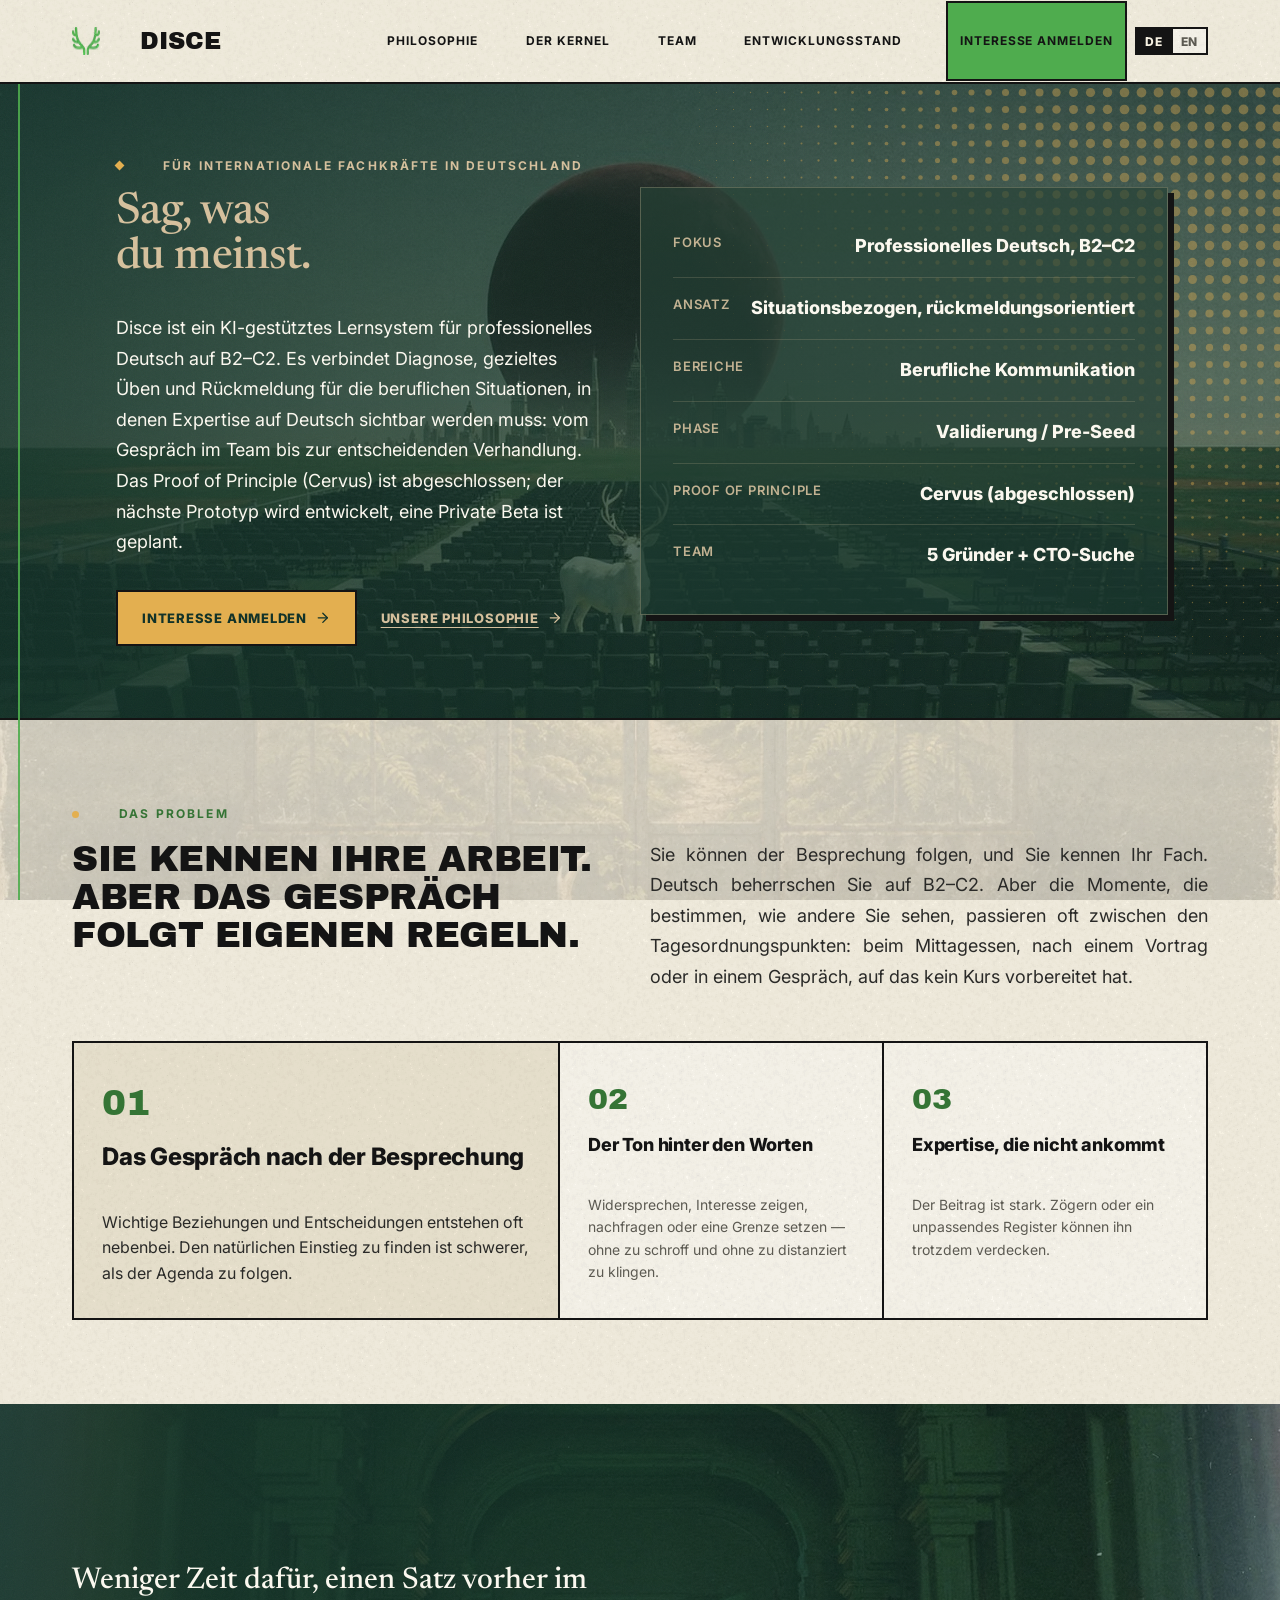
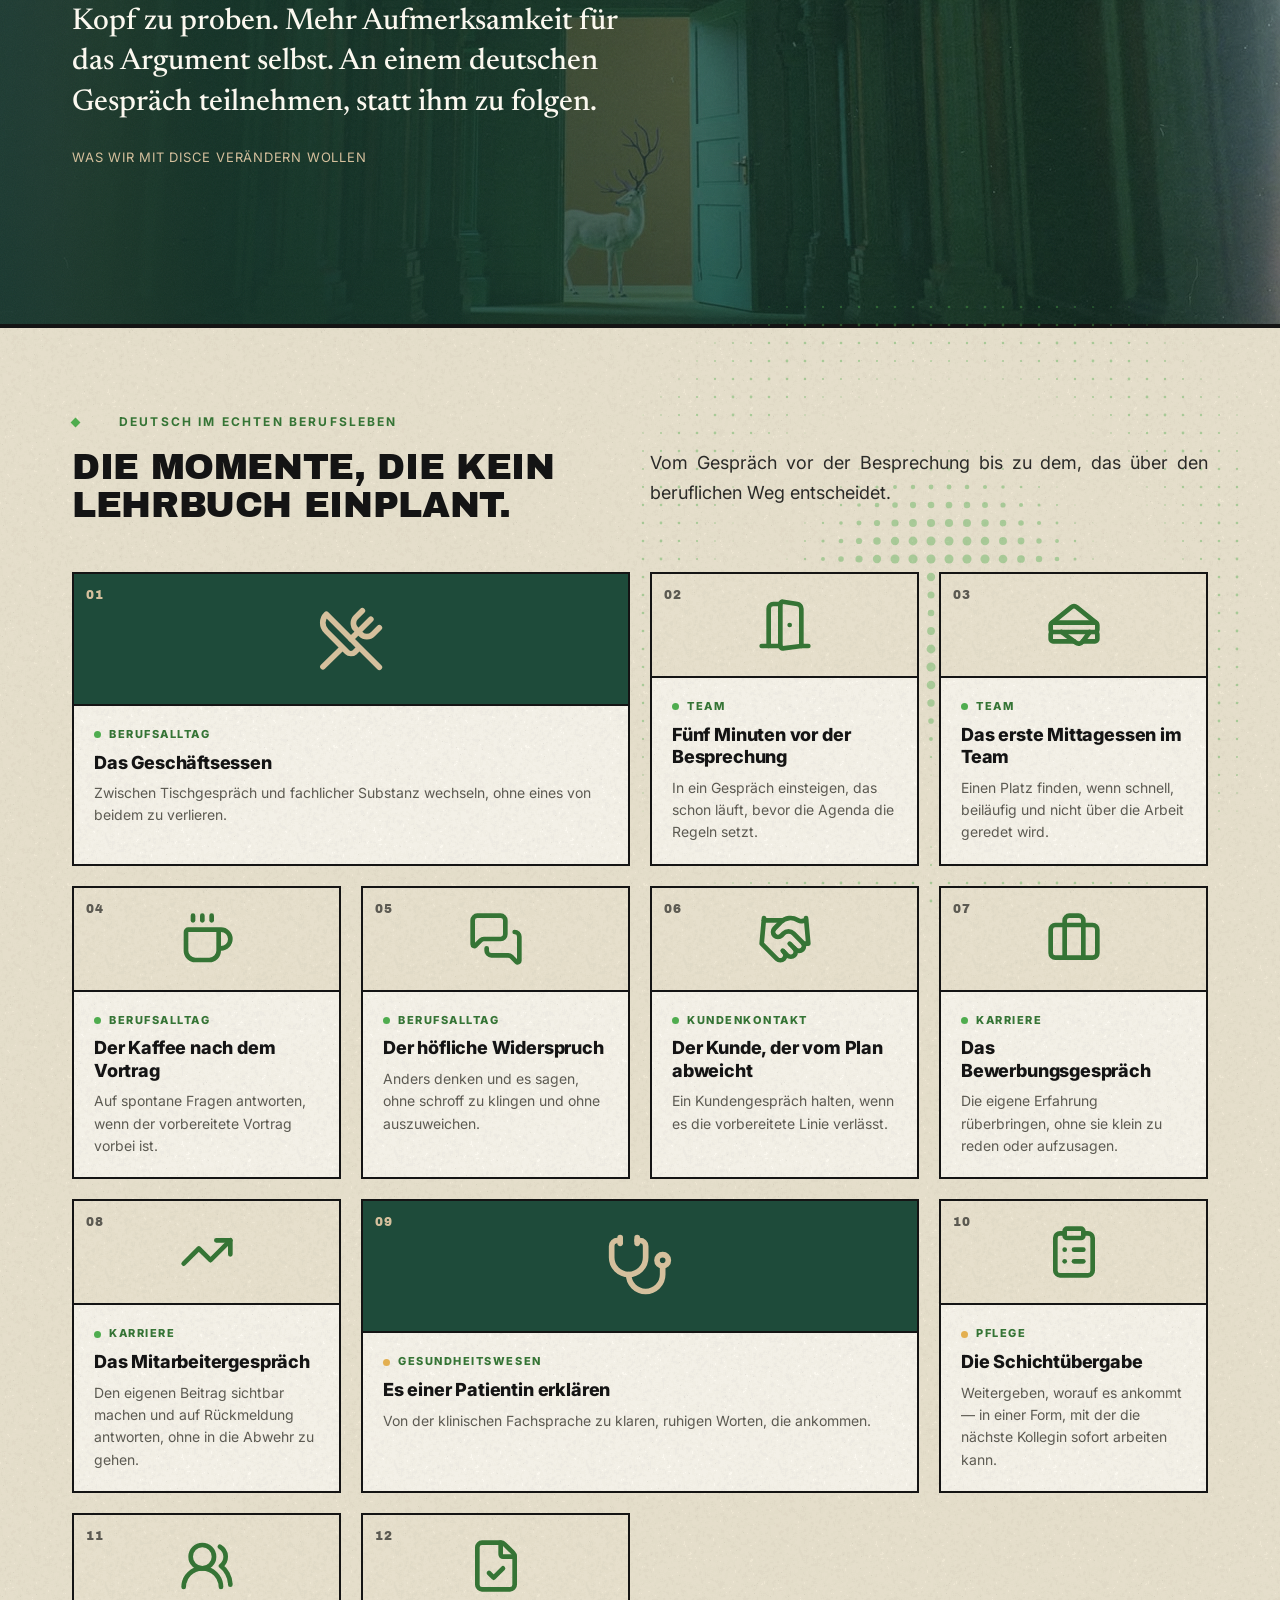
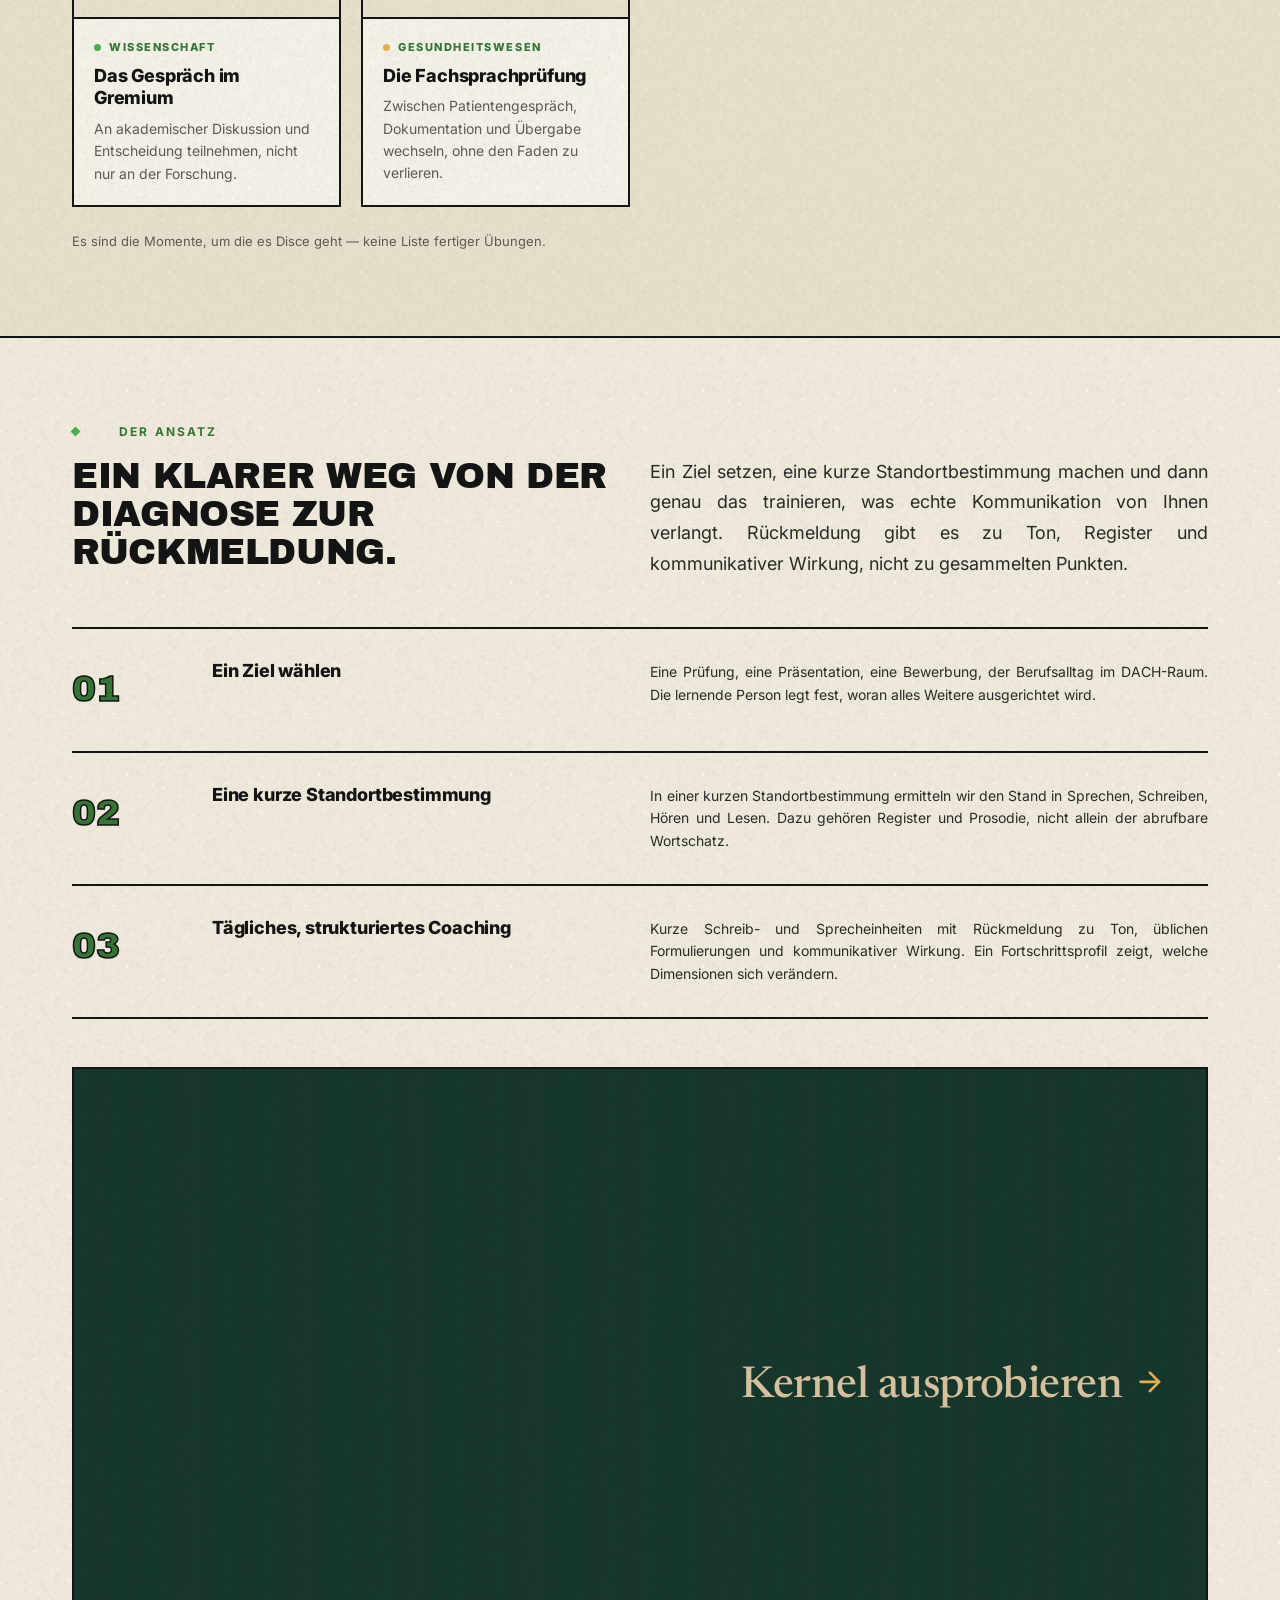
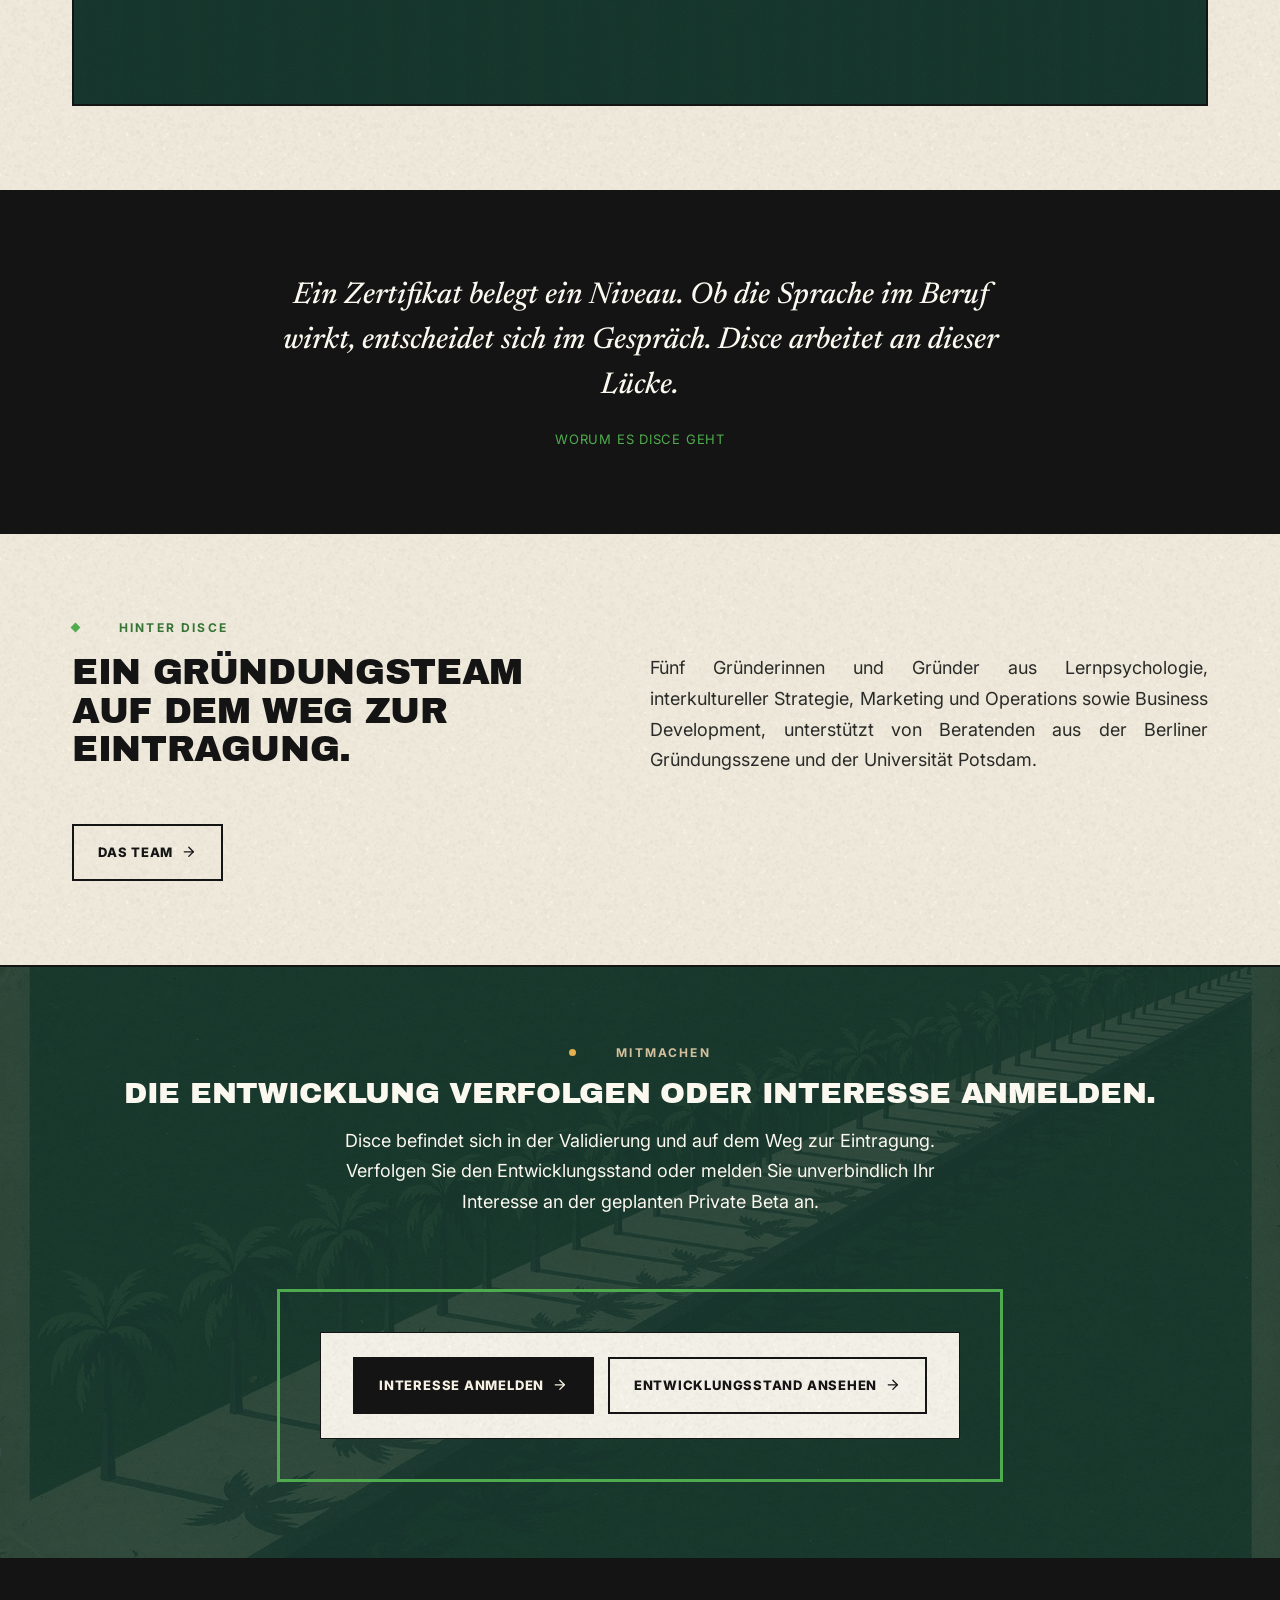
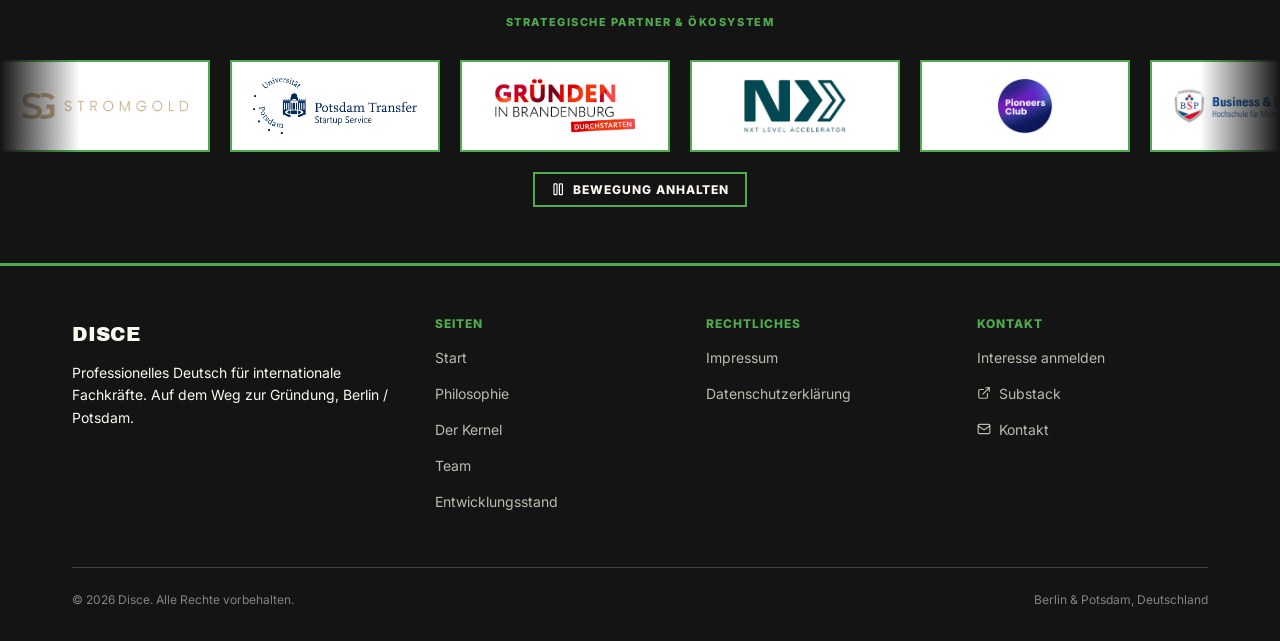
==== commit 8efbaacd: "feat(home): ochre primary CTA, quiet secondary link (A1) The hero primary now uses the ochre spotlig" ====
--- a/index.html
+++ b/index.html
@@ -15,7 +15,7 @@
      the full minified sheet loads asynchronously below and re-applies every
      rule, so the rendered result is unchanged. -->
 <style>
-@font-face{font-family:'Archivo Black';font-style:normal;font-weight:400;font-display:swap;src:url('fonts/archivo-black-400.subset.woff2') format('woff2');}@font-face{font-family:'Inter';font-style:normal;font-weight:400 800;font-display:swap;src:url('fonts/inter-var.subset.woff2') format('woff2');}@font-face{font-family:'Newsreader';font-style:normal;font-weight:200 800;font-display:swap;src:url('fonts/newsreader-roman-var.subset.woff2') format('woff2');}:root{--legacy-ink:#141414;--legacy-paper:#FBF8EF;--green-forest:#1E4B3A;--ink-soft:#2A2A28;--cream:#F6F1E2;--green:#4FAC4E;--green-dark:#357435;--muted:#5C5A52;--line-soft:rgba(20,20,20,0.16);--green-deep:#123329;--green-sage:#77816A;--parchment:#D5C09D;--ochre:#E3AF50;--grain-film:url("data:image/svg+xml,%3Csvg xmlns='http://www.w3.org/2000/svg' width='140' height='140'%3E%3Cfilter id='n'%3E%3CfeTurbulence type='fractalNoise' baseFrequency='0.9' numOctaves='2' stitchTiles='stitch'/%3E%3C/filter%3E%3Crect width='100%25' height='100%25' filter='url(%23n)'/%3E%3C/svg%3E");--grain-film-opacity:0.05;--grain-paper:url('images/derived/paper-grain.webp');--grain-paper-size:192px 192px;--paper-grain:var(--grain-paper);--font-display:'Archivo Black','Inter',sans-serif;--font-body:'Inter',-apple-system,sans-serif;--fs-100:11px;--fs-200:12px;--fs-300:13px;--fs-400:14px;--fs-500:16px;--fs-600:18px;--fs-700:20px;--fs-800:24px;--fs-900:30px;--fs-1000:36px;--fs-1100:44px;--sp-4:4px;--sp-8:8px;--sp-12:12px;--sp-16:16px;--sp-20:20px;--sp-24:24px;--sp-28:28px;--sp-32:32px;--sp-40:40px;--sp-44:44px;--sp-48:48px;--sp-56:56px;--sp-72:72px;--sp-84:84px;--ease:cubic-bezier(0.2,0,0,1);--dur-fast:120ms;--dur-slow:260ms;--gen-cycle:26s;--maxw:1200px;}*{margin:0;padding:0;box-sizing:border-box;}html{scroll-behavior:smooth;}body{font-family:var(--font-body);color:var(--legacy-ink);background:var(--cream);line-height:1.6;font-size:var(--fs-500);-webkit-font-smoothing:antialiased;}.wrap{max-width:var(--maxw);margin:0 auto;padding:0 var(--sp-32);position:relative;}a{color:inherit;text-decoration:none;}img{max-width:100%;display:block;}h1,h2,h3,h4{font-family:var(--font-display);font-weight:400;line-height:1.06;color:var(--legacy-ink);letter-spacing:-0.01em;text-transform:uppercase;}h3,h4{text-transform:none;font-family:var(--font-body);font-weight:800;}p{color:var(--ink-soft);}.eyebrow{display:inline-flex;align-items:center;gap:var(--sp-40);font-family:var(--font-body);font-size:var(--fs-200);font-weight:700;letter-spacing:0.18em;text-transform:uppercase;color:var(--green-dark);margin-bottom:var(--sp-16);max-width:100%;overflow-wrap:anywhere;}.eyebrow::before{content:'';width:7px;height:7px;background:var(--green);transform:rotate(45deg);display:inline-block;flex-shrink:0;}.bg-ink .eyebrow,.bg-forest .eyebrow{color:var(--green);}.bg-ink .eyebrow::before,.bg-forest .eyebrow::before{background:var(--green);}.lede{font-size:var(--fs-600);color:var(--muted);max-width:620px;line-height:1.7;}body::before{content:'';position:fixed;top:0;bottom:0;left:18px;width:2px;background:var(--green);z-index:300;opacity:0.9;}@media (max-width: 700px){body::before{display:none;}}.site-header{position:sticky;top:0;z-index:500;background:var(--cream);border-bottom:2px solid var(--legacy-ink);}.nav{display:flex;align-items:center;justify-content:space-between;height:82px;}.brand{display:flex;align-items:center;gap:var(--sp-40);font-family:var(--font-display);font-size:var(--fs-800);color:var(--legacy-ink);text-transform:uppercase;}.brand .brand-mark{width:var(--sp-28);height:var(--sp-28);flex-shrink:0;}.brand picture{display:inline-flex;flex-shrink:0;}.nav-links{display:flex;align-items:center;gap:var(--sp-24);margin-left:auto;}.nav-links a{font-size:var(--fs-200);font-weight:700;letter-spacing:0.08em;text-transform:uppercase;color:var(--legacy-ink);padding:var(--sp-28) var(--sp-12);transition:background-color var(--dur-fast) var(--ease),color var(--dur-fast) var(--ease);}.nav-links a:hover,.nav-links a.active{background:var(--legacy-ink);color:var(--cream);}.nav-cta{background:var(--green) !important;color:var(--legacy-ink) !important;border:2px solid var(--legacy-ink);margin-left:8px;}.nav-cta:hover{background:var(--legacy-ink) !important;color:var(--green) !important;}.nav-toggle{display:none;background:none;border:2px solid var(--legacy-ink);padding:var(--sp-12) var(--sp-16);font-size:var(--fs-700);color:var(--legacy-ink);cursor:pointer;}@media (max-width: 1179px){.nav-links{position:fixed;top:82px;left:0;right:0;background:var(--cream);background-image:var(--paper-grain);background-repeat:repeat;background-size:var(--grain-paper-size);flex-direction:column;align-items:stretch;gap:0;border-bottom:2px solid var(--legacy-ink);max-height:0;overflow:hidden;transition:max-height var(--dur-slow) var(--ease);}.nav-links.open{max-height:560px;}.nav-links a{padding:var(--sp-16) var(--sp-32);border-bottom:1px solid var(--line-soft);}.nav-links .nav-cta{margin:16px 32px;text-align:center;}.nav-toggle{display:block;}}.hero{position:relative;padding:0;background-color:var(--green-deep);border-bottom:2px solid var(--legacy-ink);overflow:hidden;isolation:isolate;}.hero-bg{position:absolute;inset:0;z-index:0;display:block;background-image:url("[data-uri]");background-size:cover;background-position:50% 45%;}.hero-bg img{width:100%;height:100%;object-fit:cover;object-position:50% 45%;display:block;}.hero::before{content:'';position:absolute;inset:0;z-index:1;pointer-events:none;background:linear-gradient(90deg,rgba(18,51,41,0.80) 0%,rgba(18,51,41,0.58) 48%,rgba(18,51,41,0.34) 100%),linear-gradient(180deg,rgba(18,51,41,0.16) 0%,rgba(18,51,41,0.42) 100%);}.hero::after{content:'';position:absolute;inset:0;z-index:2;background-image:var(--grain-film);opacity:var(--grain-film-opacity);pointer-events:none;}.hero-map-bg{display:none;}.hero-grid{position:relative;z-index:3;display:grid;grid-template-columns:1fr 1fr;gap:0;align-items:stretch;min-height:560px;}.hero-grid > div:first-child{padding:var(--sp-72) var(--sp-48) var(--sp-72) var(--sp-44);display:flex;flex-direction:column;justify-content:center;position:relative;}.hero h1{font-family:'Newsreader',Georgia,serif;font-weight:500;font-size:var(--fs-1100);text-transform:none;letter-spacing:-0.012em;line-height:1.02;color:var(--parchment);margin-bottom:var(--sp-24);max-width:560px;}.hero .pronunciation{display:none;}.hero .eyebrow{color:var(--parchment);}.hero .eyebrow::before{background:var(--ochre);}.hero .lede{color:var(--legacy-paper);}.hero-actions{display:flex;gap:var(--sp-16);margin-top:var(--sp-32);flex-wrap:wrap;}.btn-primary,.btn-secondary{display:inline-block;padding:var(--sp-16) var(--sp-24);font-size:var(--fs-300);font-weight:800;letter-spacing:0.06em;text-transform:uppercase;transition:background-color var(--dur-fast) var(--ease),color var(--dur-fast) var(--ease),border-color var(--dur-fast) var(--ease);border:2px solid var(--legacy-ink);}.btn-primary{background:var(--legacy-ink);color:var(--cream);}.btn-primary:hover{background:var(--green);color:var(--legacy-ink);border-color:var(--legacy-ink);}.btn-secondary{background:transparent;color:var(--legacy-ink);}.btn-secondary:hover{background:var(--legacy-ink);color:var(--cream);}.hero .btn-primary:hover{background:var(--parchment);color:var(--legacy-ink);}.hero .btn-secondary{color:var(--legacy-paper);border-color:rgba(213,192,157,0.6);}.hero .btn-secondary:hover{background:var(--legacy-paper);color:var(--legacy-ink);}.hero .glass-card{position:relative;border-radius:0;border:1px solid rgba(213,192,157,0.30);background:linear-gradient(180deg,rgba(213,192,157,0.07),rgba(213,192,157,0.03)),rgba(18,51,41,0.66);box-shadow:6px 6px 0 var(--legacy-ink);color:var(--legacy-paper);}.hero .hero-panel{position:relative;align-self:center;margin:var(--sp-40) var(--sp-40) var(--sp-40) 0;padding:var(--sp-28) var(--sp-32);background:linear-gradient(180deg,rgba(213,192,157,0.07),rgba(213,192,157,0.03)),rgba(18,51,41,0.66);border:1px solid rgba(213,192,157,0.30);box-shadow:6px 6px 0 var(--legacy-ink);overflow:hidden;}.hero .hero-panel .stat-row{position:relative;z-index:1;display:flex;justify-content:space-between;padding:var(--sp-16) 0;border-bottom:1px solid rgba(213,192,157,0.18);font-size:var(--fs-600);}.hero .hero-panel .stat-row:last-child{border-bottom:none;}.hero .hero-panel .stat-label{color:rgba(213,192,157,0.9);font-weight:600;text-transform:uppercase;font-size:var(--fs-300);letter-spacing:0.06em;}.hero .hero-panel .stat-value{font-weight:800;color:var(--legacy-paper);text-align:right;}.hero .glass-testimonial{margin-top:var(--sp-40);max-width:480px;padding:var(--sp-24);}.hero .glass-testimonial blockquote{font-family:'Newsreader',Georgia,serif;font-size:var(--fs-700);line-height:1.35;color:var(--legacy-paper);}.hero .glass-testimonial figcaption{margin-top:var(--sp-16);font-size:var(--fs-100);letter-spacing:0.08em;text-transform:uppercase;color:var(--parchment);}@media (max-width: 900px){.hero-grid{grid-template-columns:1fr;min-height:0;}.hero{--hero-band:340px;background-color:var(--green-forest);}.hero::before{display:none;}.hero-bg{height:var(--hero-band);bottom:auto;}.hero-grid{padding-top:var(--hero-band);}.hero-grid > div:first-child{padding:var(--sp-56) var(--sp-32);}.hero .hero-panel{margin:var(--sp-16) var(--sp-32) var(--sp-8);border-left:1px solid rgba(213,192,157,0.30);}.hero .glass-testimonial{max-width:none;margin:var(--sp-24) 0 var(--sp-40);}.hero h1{font-size:var(--fs-900);}}section{padding:var(--sp-84) 0;}*:focus-visible{outline:3px solid var(--legacy-ink);outline-offset:2px;}.bg-ink *:focus-visible,.bg-forest *:focus-visible,.site-footer *:focus-visible,.hero-panel *:focus-visible,.ticker-section *:focus-visible{outline-color:var(--legacy-paper);}.skip-link{position:fixed;top:var(--sp-8);left:var(--sp-8);z-index:2000;padding:10px var(--sp-16);background:var(--legacy-ink);color:var(--legacy-paper);font-family:var(--font-body);font-size:var(--fs-400);font-weight:700;text-decoration:none;border:2px solid var(--green);transform:translateY(-200%);transition:transform 120ms ease-out;}.skip-link:focus{transform:translateY(0);outline:3px solid var(--legacy-paper);outline-offset:2px;}main:focus{outline:none;}.portrait-layer{position:fixed;inset:0;z-index:0;pointer-events:none;overflow:hidden;}.portrait-layer img{position:absolute;width:360px;height:auto;opacity:0.12;filter:grayscale(100%);}.portrait-goethe{left:4%;top:34%;}.portrait-wittgenstein{right:4%;top:8%;}@media (max-width: 1100px){.portrait-layer{display:none;}}@media (prefers-reduced-motion: reduce){.portrait-layer img{transition:none;}}body.lang-de [data-lang="en"]{display:none;}body.lang-en [data-lang="de"]{display:none;}html.pre-en body:not(.lang-de):not(.lang-en) [data-lang="de"]{display:none;}html:not(.pre-en) body:not(.lang-de):not(.lang-en) [data-lang="en"]{display:none;}.lang-switch{display:inline-flex;border:2px solid var(--legacy-ink);background:var(--legacy-paper);margin-left:var(--sp-8);flex:none;}.lang-switch button{font-family:var(--font-body);font-size:var(--fs-200);font-weight:800;letter-spacing:0.06em;padding:var(--sp-4) var(--sp-8);background:transparent;color:var(--muted);border:none;cursor:pointer;transition:background-color var(--dur-fast) var(--ease),color var(--dur-fast) var(--ease);}.lang-switch button + button{border-left:2px solid var(--legacy-ink);}.lang-switch button:hover{color:var(--legacy-ink);}.lang-switch button[aria-pressed="true"]{background:var(--legacy-ink);color:var(--cream);}@media (max-width: 1179px){.lang-switch{order:1;margin:0 var(--sp-12) 0 auto;}.nav-toggle{order:2;}}@media (max-width: 420px){.brand{gap:var(--sp-16);}.lang-switch{margin-right:var(--sp-8);}}@media (max-width: 360px){.brand{gap:var(--sp-8);}.nav-toggle{padding:var(--sp-8) var(--sp-12);}}h1,h2,h3,h4,.prose,.lede{overflow-wrap:break-word;}.cta-frame{min-width:0;max-width:100%;}.cta-frame .btn-primary,.cta-frame .btn-secondary{min-width:0;max-width:100%;overflow-wrap:break-word;}@media (max-width: 480px){:lang(de) h1,:lang(de) h2,:lang(de) h3{hyphens:auto;-webkit-hyphens:auto;}:lang(de) .cta-frame .btn-primary,:lang(de) .cta-frame .btn-secondary{hyphens:auto;-webkit-hyphens:auto;}.cta-frame{padding:var(--sp-20);}.cta-frame-inner{padding:var(--sp-16) var(--sp-12);}.cta-frame .btn-primary,.cta-frame .btn-secondary{padding-left:var(--sp-12);padding-right:var(--sp-12);}.hero .hero-panel .stat-row{flex-wrap:wrap;font-size:var(--fs-500);}.hero .hero-panel .stat-value{text-align:left;}.hero{--hero-band:280px;}.hero h1{font-size:var(--fs-1000);}.hero .glass-testimonial blockquote{font-size:var(--fs-600);}}:root{--botanical-opacity:0.25;}body{--botanical-image:url('images/derived/greenery-horizon-watertower-2560.webp');--botanical-position:74% 50%;}body:has(.hero){--botanical-image:url('images/derived/greenery-conservatory-moon-1254.webp');--botanical-position:58% 42%;}body.page-kernel{--botanical-image:none;}@media (min-width: 1120px){body:has(.phil-ambient)::after{--phil-pane:clamp(320px,26vw,380px);-webkit-mask-image:linear-gradient(90deg,#000 0%,#000 calc(100% - var(--phil-pane) - 180px),rgba(0,0,0,0) calc(100% - var(--phil-pane) - 16px));mask-image:linear-gradient(90deg,#000 0%,#000 calc(100% - var(--phil-pane) - 180px),rgba(0,0,0,0) calc(100% - var(--phil-pane) - 16px));}}body::after{content:'';position:fixed;inset:0;z-index:-1;pointer-events:none;background-image:var(--botanical-image,none);background-size:cover;background-position:var(--botanical-position,50% 50%);background-repeat:no-repeat;opacity:var(--botanical-opacity);}@media (max-width: 1023px){body::after{display:none;}}.dot-field{position:absolute;inset:0;overflow:hidden;pointer-events:none;--dot-clear:150px;background-repeat:no-repeat;background-position:right top;background-size:cover;}.dot-field-canvas{position:absolute;inset:0;width:100%;height:100%;display:block;}.dot-field.is-gen-active{background-image:none;}.dot-field.is-reactive{-webkit-mask-image:radial-gradient(circle var(--dot-clear) at var(--dot-x,50%) var(--dot-y,50%),transparent 0,transparent 50%,#000 100%);mask-image:radial-gradient(circle var(--dot-clear) at var(--dot-x,50%) var(--dot-y,50%),transparent 0,transparent 50%,#000 100%);}.dot-field--hero{left:auto;width:min(46%,640px);--dot-pitch:17;--dot-radius:6;--dot-min:0.06;background-image:url('images/derived/dot-bloom-green.png');}.dot-field--hero-dark{z-index:2;opacity:0.4;background-image:url('images/derived/dot-bloom-ochre.png');--dot-color-a:var(--ochre);--dot-color-b:var(--parchment);}.has-focal{position:relative;}.has-focal > *:not(.dot-field){position:relative;z-index:1;}@media (max-width: 768px){.dot-field--hero{display:none;}}
+@font-face{font-family:'Archivo Black';font-style:normal;font-weight:400;font-display:swap;src:url('fonts/archivo-black-400.subset.woff2') format('woff2');}@font-face{font-family:'Inter';font-style:normal;font-weight:400 800;font-display:swap;src:url('fonts/inter-var.subset.woff2') format('woff2');}@font-face{font-family:'Newsreader';font-style:normal;font-weight:200 800;font-display:swap;src:url('fonts/newsreader-roman-var.subset.woff2') format('woff2');}:root{--legacy-ink:#141414;--legacy-paper:#FBF8EF;--green-forest:#1E4B3A;--ink-soft:#2A2A28;--cream:#F6F1E2;--green:#4FAC4E;--green-dark:#357435;--muted:#5C5A52;--line-soft:rgba(20,20,20,0.16);--green-deep:#123329;--green-sage:#77816A;--parchment:#D5C09D;--ochre:#E3AF50;--grain-film:url("data:image/svg+xml,%3Csvg xmlns='http://www.w3.org/2000/svg' width='140' height='140'%3E%3Cfilter id='n'%3E%3CfeTurbulence type='fractalNoise' baseFrequency='0.9' numOctaves='2' stitchTiles='stitch'/%3E%3C/filter%3E%3Crect width='100%25' height='100%25' filter='url(%23n)'/%3E%3C/svg%3E");--grain-film-opacity:0.05;--grain-paper:url('images/derived/paper-grain.webp');--grain-paper-size:192px 192px;--paper-grain:var(--grain-paper);--font-display:'Archivo Black','Inter',sans-serif;--font-body:'Inter',-apple-system,sans-serif;--fs-100:11px;--fs-200:12px;--fs-300:13px;--fs-400:14px;--fs-500:16px;--fs-600:18px;--fs-700:20px;--fs-800:24px;--fs-900:30px;--fs-1000:36px;--fs-1100:44px;--sp-4:4px;--sp-8:8px;--sp-12:12px;--sp-16:16px;--sp-20:20px;--sp-24:24px;--sp-28:28px;--sp-32:32px;--sp-40:40px;--sp-44:44px;--sp-48:48px;--sp-56:56px;--sp-72:72px;--sp-84:84px;--ease:cubic-bezier(0.2,0,0,1);--dur-fast:120ms;--dur-slow:260ms;--gen-cycle:26s;--maxw:1200px;}*{margin:0;padding:0;box-sizing:border-box;}html{scroll-behavior:smooth;}body{font-family:var(--font-body);color:var(--legacy-ink);background:var(--cream);line-height:1.6;font-size:var(--fs-500);-webkit-font-smoothing:antialiased;}.wrap{max-width:var(--maxw);margin:0 auto;padding:0 var(--sp-32);position:relative;}a{color:inherit;text-decoration:none;}img{max-width:100%;display:block;}h1,h2,h3,h4{font-family:var(--font-display);font-weight:400;line-height:1.06;color:var(--legacy-ink);letter-spacing:-0.01em;text-transform:uppercase;}h3,h4{text-transform:none;font-family:var(--font-body);font-weight:800;}p{color:var(--ink-soft);}.eyebrow{display:inline-flex;align-items:center;gap:var(--sp-40);font-family:var(--font-body);font-size:var(--fs-200);font-weight:700;letter-spacing:0.18em;text-transform:uppercase;color:var(--green-dark);margin-bottom:var(--sp-16);max-width:100%;overflow-wrap:anywhere;}.eyebrow::before{content:'';width:7px;height:7px;background:var(--green);transform:rotate(45deg);display:inline-block;flex-shrink:0;}.bg-ink .eyebrow,.bg-forest .eyebrow{color:var(--green);}.bg-ink .eyebrow::before,.bg-forest .eyebrow::before{background:var(--green);}.lede{font-size:var(--fs-600);color:var(--muted);max-width:620px;line-height:1.7;}body::before{content:'';position:fixed;top:0;bottom:0;left:18px;width:2px;background:var(--green);z-index:300;opacity:0.9;}@media (max-width: 700px){body::before{display:none;}}.site-header{position:sticky;top:0;z-index:500;background:var(--cream);border-bottom:2px solid var(--legacy-ink);}.nav{display:flex;align-items:center;justify-content:space-between;height:82px;}.brand{display:flex;align-items:center;gap:var(--sp-40);font-family:var(--font-display);font-size:var(--fs-800);color:var(--legacy-ink);text-transform:uppercase;}.brand .brand-mark{width:var(--sp-28);height:var(--sp-28);flex-shrink:0;}.brand picture{display:inline-flex;flex-shrink:0;}.nav-links{display:flex;align-items:center;gap:var(--sp-24);margin-left:auto;}.nav-links a{font-size:var(--fs-200);font-weight:700;letter-spacing:0.08em;text-transform:uppercase;color:var(--legacy-ink);padding:var(--sp-28) var(--sp-12);transition:background-color var(--dur-fast) var(--ease),color var(--dur-fast) var(--ease);}.nav-links a:hover,.nav-links a.active{background:var(--legacy-ink);color:var(--cream);}.nav-cta{background:var(--green) !important;color:var(--legacy-ink) !important;border:2px solid var(--legacy-ink);margin-left:8px;}.nav-cta:hover{background:var(--legacy-ink) !important;color:var(--green) !important;}.nav-toggle{display:none;background:none;border:2px solid var(--legacy-ink);padding:var(--sp-12) var(--sp-16);font-size:var(--fs-700);color:var(--legacy-ink);cursor:pointer;}@media (max-width: 1179px){.nav-links{position:fixed;top:82px;left:0;right:0;background:var(--cream);background-image:var(--paper-grain);background-repeat:repeat;background-size:var(--grain-paper-size);flex-direction:column;align-items:stretch;gap:0;border-bottom:2px solid var(--legacy-ink);max-height:0;overflow:hidden;transition:max-height var(--dur-slow) var(--ease);}.nav-links.open{max-height:560px;}.nav-links a{padding:var(--sp-16) var(--sp-32);border-bottom:1px solid var(--line-soft);}.nav-links .nav-cta{margin:16px 32px;text-align:center;}.nav-toggle{display:block;}}.hero{position:relative;padding:0;background-color:var(--green-deep);border-bottom:2px solid var(--legacy-ink);overflow:hidden;isolation:isolate;}.hero-bg{position:absolute;inset:0;z-index:0;display:block;background-image:url("[data-uri]");background-size:cover;background-position:50% 45%;}.hero-bg img{width:100%;height:100%;object-fit:cover;object-position:50% 45%;display:block;}.hero::before{content:'';position:absolute;inset:0;z-index:1;pointer-events:none;background:linear-gradient(90deg,rgba(18,51,41,0.80) 0%,rgba(18,51,41,0.58) 48%,rgba(18,51,41,0.34) 100%),linear-gradient(180deg,rgba(18,51,41,0.16) 0%,rgba(18,51,41,0.42) 100%);}.hero::after{content:'';position:absolute;inset:0;z-index:2;background-image:var(--grain-film);opacity:var(--grain-film-opacity);pointer-events:none;}.hero-map-bg{display:none;}.hero-grid{position:relative;z-index:3;display:grid;grid-template-columns:1fr 1fr;gap:0;align-items:stretch;min-height:560px;}.hero-grid > div:first-child{padding:var(--sp-72) var(--sp-48) var(--sp-72) var(--sp-44);display:flex;flex-direction:column;justify-content:center;position:relative;}.hero h1{font-family:'Newsreader',Georgia,serif;font-weight:500;font-size:var(--fs-1100);text-transform:none;letter-spacing:-0.012em;line-height:1.02;color:var(--parchment);margin-bottom:var(--sp-24);max-width:560px;}.hero .pronunciation{display:none;}.hero .eyebrow{color:var(--parchment);}.hero .eyebrow::before{background:var(--ochre);}.hero .lede{color:var(--legacy-paper);}.hero-actions{display:flex;gap:var(--sp-16);margin-top:var(--sp-32);flex-wrap:wrap;}.hero .hero-actions{gap:var(--sp-24);align-items:center;}.btn-primary,.btn-secondary{display:inline-block;padding:var(--sp-16) var(--sp-24);font-size:var(--fs-300);font-weight:800;letter-spacing:0.06em;text-transform:uppercase;transition:background-color var(--dur-fast) var(--ease),color var(--dur-fast) var(--ease),border-color var(--dur-fast) var(--ease);border:2px solid var(--legacy-ink);}.btn-primary{background:var(--legacy-ink);color:var(--cream);}.btn-primary:hover{background:var(--green);color:var(--legacy-ink);border-color:var(--legacy-ink);}.btn-secondary{background:transparent;color:var(--legacy-ink);}.btn-secondary:hover{background:var(--legacy-ink);color:var(--cream);}.hero .btn-primary{background:var(--ochre);color:var(--green-deep);}.hero .btn-primary:hover{background:var(--parchment);color:var(--legacy-ink);border-color:var(--legacy-ink);}.hero .btn-secondary{padding:var(--sp-4) 0;border:0;background:transparent;color:var(--parchment);text-decoration:underline;text-decoration-thickness:1px;text-underline-offset:4px;}.hero .btn-secondary:hover{background:transparent;color:var(--ochre);text-decoration-color:var(--ochre);}.hero .glass-card{position:relative;border-radius:0;border:1px solid rgba(213,192,157,0.30);background:linear-gradient(180deg,rgba(213,192,157,0.07),rgba(213,192,157,0.03)),rgba(18,51,41,0.66);box-shadow:6px 6px 0 var(--legacy-ink);color:var(--legacy-paper);}.hero .hero-panel{position:relative;align-self:center;margin:var(--sp-40) var(--sp-40) var(--sp-40) 0;padding:var(--sp-28) var(--sp-32);background:linear-gradient(180deg,rgba(213,192,157,0.07),rgba(213,192,157,0.03)),rgba(18,51,41,0.66);border:1px solid rgba(213,192,157,0.30);box-shadow:6px 6px 0 var(--legacy-ink);overflow:hidden;}.hero .hero-panel .stat-row{position:relative;z-index:1;display:flex;justify-content:space-between;padding:var(--sp-16) 0;border-bottom:1px solid rgba(213,192,157,0.18);font-size:var(--fs-600);}.hero .hero-panel .stat-row:last-child{border-bottom:none;}.hero .hero-panel .stat-label{color:rgba(213,192,157,0.9);font-weight:600;text-transform:uppercase;font-size:var(--fs-300);letter-spacing:0.06em;}.hero .hero-panel .stat-value{font-weight:800;color:var(--legacy-paper);text-align:right;}.hero .glass-testimonial{margin-top:var(--sp-40);max-width:480px;padding:var(--sp-24);}.hero .glass-testimonial blockquote{font-family:'Newsreader',Georgia,serif;font-size:var(--fs-700);line-height:1.35;color:var(--legacy-paper);}.hero .glass-testimonial figcaption{margin-top:var(--sp-16);font-size:var(--fs-100);letter-spacing:0.08em;text-transform:uppercase;color:var(--parchment);}@media (max-width: 900px){.hero-grid{grid-template-columns:1fr;min-height:0;}.hero{--hero-band:340px;background-color:var(--green-forest);}.hero::before{display:none;}.hero-bg{height:var(--hero-band);bottom:auto;}.hero-grid{padding-top:var(--hero-band);}.hero-grid > div:first-child{padding:var(--sp-56) var(--sp-32);}.hero .hero-panel{margin:var(--sp-16) var(--sp-32) var(--sp-8);border-left:1px solid rgba(213,192,157,0.30);}.hero .glass-testimonial{max-width:none;margin:var(--sp-24) 0 var(--sp-40);}.hero h1{font-size:var(--fs-900);}}section{padding:var(--sp-84) 0;}*:focus-visible{outline:3px solid var(--legacy-ink);outline-offset:2px;}.bg-ink *:focus-visible,.bg-forest *:focus-visible,.site-footer *:focus-visible,.hero-panel *:focus-visible,.ticker-section *:focus-visible{outline-color:var(--legacy-paper);}.skip-link{position:fixed;top:var(--sp-8);left:var(--sp-8);z-index:2000;padding:10px var(--sp-16);background:var(--legacy-ink);color:var(--legacy-paper);font-family:var(--font-body);font-size:var(--fs-400);font-weight:700;text-decoration:none;border:2px solid var(--green);transform:translateY(-200%);transition:transform 120ms ease-out;}.skip-link:focus{transform:translateY(0);outline:3px solid var(--legacy-paper);outline-offset:2px;}main:focus{outline:none;}.portrait-layer{position:fixed;inset:0;z-index:0;pointer-events:none;overflow:hidden;}.portrait-layer img{position:absolute;width:360px;height:auto;opacity:0.12;filter:grayscale(100%);}.portrait-goethe{left:4%;top:34%;}.portrait-wittgenstein{right:4%;top:8%;}@media (max-width: 1100px){.portrait-layer{display:none;}}@media (prefers-reduced-motion: reduce){.portrait-layer img{transition:none;}}body.lang-de [data-lang="en"]{display:none;}body.lang-en [data-lang="de"]{display:none;}html.pre-en body:not(.lang-de):not(.lang-en) [data-lang="de"]{display:none;}html:not(.pre-en) body:not(.lang-de):not(.lang-en) [data-lang="en"]{display:none;}.lang-switch{display:inline-flex;border:2px solid var(--legacy-ink);background:var(--legacy-paper);margin-left:var(--sp-8);flex:none;}.lang-switch button{font-family:var(--font-body);font-size:var(--fs-200);font-weight:800;letter-spacing:0.06em;padding:var(--sp-4) var(--sp-8);background:transparent;color:var(--muted);border:none;cursor:pointer;transition:background-color var(--dur-fast) var(--ease),color var(--dur-fast) var(--ease);}.lang-switch button + button{border-left:2px solid var(--legacy-ink);}.lang-switch button:hover{color:var(--legacy-ink);}.lang-switch button[aria-pressed="true"]{background:var(--legacy-ink);color:var(--cream);}@media (max-width: 1179px){.lang-switch{order:1;margin:0 var(--sp-12) 0 auto;}.nav-toggle{order:2;}}@media (max-width: 420px){.brand{gap:var(--sp-16);}.lang-switch{margin-right:var(--sp-8);}}@media (max-width: 360px){.brand{gap:var(--sp-8);}.nav-toggle{padding:var(--sp-8) var(--sp-12);}}h1,h2,h3,h4,.prose,.lede{overflow-wrap:break-word;}.cta-frame{min-width:0;max-width:100%;}.cta-frame .btn-primary,.cta-frame .btn-secondary{min-width:0;max-width:100%;overflow-wrap:break-word;}@media (max-width: 480px){:lang(de) h1,:lang(de) h2,:lang(de) h3{hyphens:auto;-webkit-hyphens:auto;}:lang(de) .cta-frame .btn-primary,:lang(de) .cta-frame .btn-secondary{hyphens:auto;-webkit-hyphens:auto;}.cta-frame{padding:var(--sp-20);}.cta-frame-inner{padding:var(--sp-16) var(--sp-12);}.cta-frame .btn-primary,.cta-frame .btn-secondary{padding-left:var(--sp-12);padding-right:var(--sp-12);}.hero .hero-panel .stat-row{flex-wrap:wrap;font-size:var(--fs-500);}.hero .hero-panel .stat-value{text-align:left;}.hero{--hero-band:280px;}.hero h1{font-size:var(--fs-1000);}.hero .glass-testimonial blockquote{font-size:var(--fs-600);}}:root{--botanical-opacity:0.25;}body{--botanical-image:url('images/derived/greenery-horizon-watertower-2560.webp');--botanical-position:74% 50%;}body:has(.hero){--botanical-image:url('images/derived/greenery-conservatory-moon-1254.webp');--botanical-position:58% 42%;}body.page-kernel{--botanical-image:none;}@media (min-width: 1120px){body:has(.phil-ambient)::after{--phil-pane:clamp(320px,26vw,380px);-webkit-mask-image:linear-gradient(90deg,#000 0%,#000 calc(100% - var(--phil-pane) - 180px),rgba(0,0,0,0) calc(100% - var(--phil-pane) - 16px));mask-image:linear-gradient(90deg,#000 0%,#000 calc(100% - var(--phil-pane) - 180px),rgba(0,0,0,0) calc(100% - var(--phil-pane) - 16px));}}body::after{content:'';position:fixed;inset:0;z-index:-1;pointer-events:none;background-image:var(--botanical-image,none);background-size:cover;background-position:var(--botanical-position,50% 50%);background-repeat:no-repeat;opacity:var(--botanical-opacity);}@media (max-width: 1023px){body::after{display:none;}}.dot-field{position:absolute;inset:0;overflow:hidden;pointer-events:none;--dot-clear:150px;background-repeat:no-repeat;background-position:right top;background-size:cover;}.dot-field-canvas{position:absolute;inset:0;width:100%;height:100%;display:block;}.dot-field.is-gen-active{background-image:none;}.dot-field.is-reactive{-webkit-mask-image:radial-gradient(circle var(--dot-clear) at var(--dot-x,50%) var(--dot-y,50%),transparent 0,transparent 50%,#000 100%);mask-image:radial-gradient(circle var(--dot-clear) at var(--dot-x,50%) var(--dot-y,50%),transparent 0,transparent 50%,#000 100%);}.dot-field--hero{left:auto;width:min(46%,640px);--dot-pitch:17;--dot-radius:6;--dot-min:0.06;background-image:url('images/derived/dot-bloom-green.png');}.dot-field--hero-dark{z-index:2;opacity:0.4;background-image:url('images/derived/dot-bloom-ochre.png');--dot-color-a:var(--ochre);--dot-color-b:var(--parchment);}.has-focal{position:relative;}.has-focal > *:not(.dot-field){position:relative;z-index:1;}@media (max-width: 768px){.dot-field--hero{display:none;}}
 </style>
 <link rel="preload" href="css/experimental.min.css" as="style" onload="this.onload=null;this.rel='stylesheet'">
 <noscript><link rel="stylesheet" href="css/experimental.min.css"></noscript>
--- a/css/experimental.min.css
+++ b/css/experimental.min.css
@@ -1 +1 @@
-@font-face{font-family:'Archivo Black';font-style:normal;font-weight:400;font-display:swap;src:url('../fonts/archivo-black-400.subset.woff2') format('woff2');}@font-face{font-family:'Inter';font-style:normal;font-weight:400 800;font-display:swap;src:url('../fonts/inter-var.subset.woff2') format('woff2');}@font-face{font-family:'Newsreader';font-style:italic;font-weight:500;font-display:swap;src:url('../fonts/newsreader-italic-var.subset.woff2') format('woff2');}@font-face{font-family:'Newsreader';font-style:normal;font-weight:200 800;font-display:swap;src:url('../fonts/newsreader-roman-var.subset.woff2') format('woff2');}:root{--legacy-ink:#141414;--legacy-paper:#FBF8EF;--green-forest:#1E4B3A;--legacy-black:#000;--legacy-white:#FFFFFF;--legacy-white-20:rgba(255,255,255,0.2);--legacy-white-75:rgba(255,255,255,0.75);--legacy-cream-20:rgba(246,241,226,0.2);--legacy-cream-50:rgba(246,241,226,0.5);--legacy-cream-75:rgba(246,241,226,0.75);--legacy-cream-78:rgba(246,241,226,0.78);--legacy-green-neon-35:rgba(57,255,106,0.35);--ink-soft:#2A2A28;--cream:#F6F1E2;--cream-dim:#EDE6D2;--green:#4FAC4E;--green-dark:#357435;--green-neon:#39FF6A;--blush:#E7C9A6;--muted:#5C5A52;--line:#141414;--line-soft:rgba(20,20,20,0.16);--paper:#F7F1E3;--paper-2:#EEE8D6;--ink:#161210;--green-deep:#123329;--green-sage:#77816A;--parchment:#D5C09D;--bordeaux:#612E31;--ochre:#E3AF50;--grain-film:url("data:image/svg+xml,%3Csvg xmlns='http://www.w3.org/2000/svg' width='140' height='140'%3E%3Cfilter id='n'%3E%3CfeTurbulence type='fractalNoise' baseFrequency='0.9' numOctaves='2' stitchTiles='stitch'/%3E%3C/filter%3E%3Crect width='100%25' height='100%25' filter='url(%23n)'/%3E%3C/svg%3E");--grain-film-opacity:0.05;--grain-paper:url('../images/derived/paper-grain.webp');--grain-paper-size:192px 192px;--paper-grain:var(--grain-paper);--font-display:'Archivo Black','Inter',sans-serif;--font-body:'Inter',-apple-system,sans-serif;--font-italic:'Newsreader',Georgia,serif;--fs-100:11px;--fs-200:12px;--fs-300:13px;--fs-400:14px;--fs-500:16px;--fs-600:18px;--fs-700:20px;--fs-800:24px;--fs-900:30px;--fs-1000:36px;--fs-1100:44px;--sp-4:4px;--sp-8:8px;--sp-12:12px;--sp-16:16px;--sp-20:20px;--sp-24:24px;--sp-28:28px;--sp-32:32px;--sp-40:40px;--sp-44:44px;--sp-48:48px;--sp-52:52px;--sp-56:56px;--sp-60:60px;--sp-64:64px;--sp-72:72px;--sp-76:76px;--sp-84:84px;--sp-100:100px;--ease:cubic-bezier(0.2,0,0,1);--dur-fast:120ms;--dur-base:180ms;--dur-slow:260ms;--gen-cycle:26s;--maxw:1200px;}*{margin:0;padding:0;box-sizing:border-box;}html{scroll-behavior:smooth;}body{font-family:var(--font-body);color:var(--legacy-ink);background:var(--cream);line-height:1.6;font-size:var(--fs-500);-webkit-font-smoothing:antialiased;}.wrap{max-width:var(--maxw);margin:0 auto;padding:0 var(--sp-32);position:relative;}a{color:inherit;text-decoration:none;}img{max-width:100%;display:block;}[style*="var(--ink)"]{color:var(--legacy-ink) !important;}h1,h2,h3,h4{font-family:var(--font-display);font-weight:400;line-height:1.06;color:var(--legacy-ink);letter-spacing:-0.01em;text-transform:uppercase;}h3,h4{text-transform:none;font-family:var(--font-body);font-weight:800;}p{color:var(--ink-soft);}.eyebrow{display:inline-flex;align-items:center;gap:var(--sp-40);font-family:var(--font-body);font-size:var(--fs-200);font-weight:700;letter-spacing:0.18em;text-transform:uppercase;color:var(--green-dark);margin-bottom:var(--sp-16);max-width:100%;overflow-wrap:anywhere;}.eyebrow::before{content:'';width:7px;height:7px;background:var(--green);transform:rotate(45deg);display:inline-block;flex-shrink:0;}.bg-ink .eyebrow,.bg-forest .eyebrow{color:var(--green);}.bg-ink .eyebrow::before,.bg-forest .eyebrow::before{background:var(--green);}.lede{font-size:var(--fs-600);color:var(--reading-ink,var(--muted));max-width:620px;line-height:1.7;}body::before{content:'';position:fixed;top:0;bottom:0;left:18px;width:2px;background:var(--green);z-index:300;opacity:0.9;}@media (max-width: 700px){body::before{display:none;}}.site-header{position:sticky;top:0;z-index:500;background:var(--cream);border-bottom:2px solid var(--legacy-ink);}.nav{display:flex;align-items:center;justify-content:space-between;height:82px;}.brand{display:flex;align-items:center;gap:var(--sp-40);font-family:var(--font-display);font-size:var(--fs-800);color:var(--legacy-ink);text-transform:uppercase;}.brand .brand-mark{width:var(--sp-28);height:var(--sp-28);flex-shrink:0;}.brand picture{display:inline-flex;flex-shrink:0;}.nav-links{display:flex;align-items:center;gap:var(--sp-24);margin-left:auto;}.nav-links a{font-size:var(--fs-200);font-weight:700;letter-spacing:0.08em;text-transform:uppercase;color:var(--legacy-ink);padding:var(--sp-28) var(--sp-12);transition:background-color var(--dur-fast) var(--ease),color var(--dur-fast) var(--ease);}.nav-links a:hover,.nav-links a.active{background:var(--legacy-ink);color:var(--cream);}.nav-cta{background:var(--green) !important;color:var(--legacy-ink) !important;border:2px solid var(--legacy-ink);margin-left:8px;}.nav-cta:hover{background:var(--legacy-ink) !important;color:var(--green) !important;}.nav-toggle{display:none;background:none;border:2px solid var(--legacy-ink);padding:var(--sp-12) var(--sp-16);font-size:var(--fs-700);color:var(--legacy-ink);cursor:pointer;}@media (max-width: 1179px){.nav-links{position:fixed;top:82px;left:0;right:0;background:var(--cream);background-image:var(--paper-grain);background-repeat:repeat;background-size:var(--grain-paper-size);flex-direction:column;align-items:stretch;gap:0;border-bottom:2px solid var(--legacy-ink);max-height:0;overflow:hidden;transition:max-height var(--dur-slow) var(--ease);}.nav-links.open{max-height:560px;}.nav-links a{padding:var(--sp-16) var(--sp-32);border-bottom:1px solid var(--line-soft);}.nav-links .nav-cta{margin:16px 32px;text-align:center;}.nav-toggle{display:block;}}.hero{position:relative;padding:0;background-color:var(--green-deep);border-bottom:2px solid var(--legacy-ink);overflow:hidden;isolation:isolate;}.hero-bg{position:absolute;inset:0;z-index:0;display:block;background-image:url("[data-uri]");background-size:cover;background-position:50% 45%;}.hero-bg img{width:100%;height:100%;object-fit:cover;object-position:50% 45%;display:block;}.hero::before{content:'';position:absolute;inset:0;z-index:1;pointer-events:none;background:linear-gradient(90deg,rgba(18,51,41,0.80) 0%,rgba(18,51,41,0.58) 48%,rgba(18,51,41,0.34) 100%),linear-gradient(180deg,rgba(18,51,41,0.16) 0%,rgba(18,51,41,0.42) 100%);}.hero::after{content:'';position:absolute;inset:0;z-index:2;background-image:var(--grain-film);opacity:var(--grain-film-opacity);pointer-events:none;}.hero-map-bg{display:none;}.hero-grid{position:relative;z-index:3;display:grid;grid-template-columns:1fr 1fr;gap:0;align-items:stretch;min-height:560px;}.hero-grid > div:first-child{padding:var(--sp-72) var(--sp-48) var(--sp-72) var(--sp-44);display:flex;flex-direction:column;justify-content:center;position:relative;}.hero h1{font-family:'Newsreader',Georgia,serif;font-weight:500;font-size:var(--fs-1100);text-transform:none;letter-spacing:-0.012em;line-height:1.02;color:var(--parchment);margin-bottom:var(--sp-24);max-width:560px;}.hero .pronunciation{display:none;}.hero .eyebrow{color:var(--parchment);}.hero .eyebrow::before{background:var(--ochre);}.hero .lede{color:var(--legacy-paper);}.hero-actions{display:flex;gap:var(--sp-16);margin-top:var(--sp-32);flex-wrap:wrap;}.btn-primary,.btn-secondary{display:inline-block;padding:var(--sp-16) var(--sp-24);font-size:var(--fs-300);font-weight:800;letter-spacing:0.06em;text-transform:uppercase;transition:background-color var(--dur-fast) var(--ease),color var(--dur-fast) var(--ease),border-color var(--dur-fast) var(--ease);border:2px solid var(--legacy-ink);}.btn-primary{background:var(--legacy-ink);color:var(--cream);}.btn-primary:hover{background:var(--green);color:var(--legacy-ink);border-color:var(--legacy-ink);}.btn-secondary{background:transparent;color:var(--legacy-ink);}.btn-secondary:hover{background:var(--legacy-ink);color:var(--cream);}.hero .btn-primary:hover{background:var(--parchment);color:var(--legacy-ink);}.hero .btn-secondary{color:var(--legacy-paper);border-color:rgba(213,192,157,0.6);}.hero .btn-secondary:hover{background:var(--legacy-paper);color:var(--legacy-ink);}.icon-sprite{position:absolute;width:0;height:0;overflow:hidden;}.icon{display:inline-block;width:1em;height:1em;flex:none;vertical-align:-0.125em;fill:none;stroke:currentColor;stroke-width:2;stroke-linecap:round;stroke-linejoin:round;}.btn-primary > .icon,.btn-secondary > .icon{width:1.2em;height:1.2em;margin-left:var(--sp-8);vertical-align:-0.2em;}.btn-primary > .icon--lead,.btn-secondary > .icon--lead{margin-left:0;margin-right:var(--sp-8);}.ticker-toggle-text .icon{width:1.2em;height:1.2em;margin-right:var(--sp-8);vertical-align:-0.2em;}.footer-col a .icon{margin-right:var(--sp-8);}.status-fact-value .icon{margin-right:var(--sp-8);color:var(--green-dark);}.nav-toggle .icon{display:block;}.nav-toggle .nav-toggle-close{display:none;}.nav-toggle[aria-expanded="true"] .nav-toggle-open{display:none;}.nav-toggle[aria-expanded="true"] .nav-toggle-close{display:block;}.hero .glass-card{position:relative;border-radius:0;border:1px solid rgba(213,192,157,0.30);background:linear-gradient(180deg,rgba(213,192,157,0.07),rgba(213,192,157,0.03)),rgba(18,51,41,0.66);box-shadow:6px 6px 0 var(--legacy-ink);color:var(--legacy-paper);}.hero .hero-panel{position:relative;align-self:center;margin:var(--sp-40) var(--sp-40) var(--sp-40) 0;padding:var(--sp-28) var(--sp-32);background:linear-gradient(180deg,rgba(213,192,157,0.07),rgba(213,192,157,0.03)),rgba(18,51,41,0.66);border:1px solid rgba(213,192,157,0.30);box-shadow:6px 6px 0 var(--legacy-ink);overflow:hidden;}.hero .hero-panel .stat-row{position:relative;z-index:1;display:flex;justify-content:space-between;padding:var(--sp-16) 0;border-bottom:1px solid rgba(213,192,157,0.18);font-size:var(--fs-600);}.hero .hero-panel .stat-row:last-child{border-bottom:none;}.hero .hero-panel .stat-label{color:rgba(213,192,157,0.9);font-weight:600;text-transform:uppercase;font-size:var(--fs-300);letter-spacing:0.06em;}.hero .hero-panel .stat-value{font-weight:800;color:var(--legacy-paper);text-align:right;}.hero .glass-testimonial{margin-top:var(--sp-40);max-width:480px;padding:var(--sp-24);}.hero .glass-testimonial blockquote{font-family:'Newsreader',Georgia,serif;font-size:var(--fs-700);line-height:1.35;color:var(--legacy-paper);}.hero .glass-testimonial figcaption{margin-top:var(--sp-16);font-size:var(--fs-100);letter-spacing:0.08em;text-transform:uppercase;color:var(--parchment);}@media (max-width: 900px){.hero-grid{grid-template-columns:1fr;min-height:0;}.hero{--hero-band:340px;background-color:var(--green-forest);}.hero::before{display:none;}.hero-bg{height:var(--hero-band);bottom:auto;}.hero-grid{padding-top:var(--hero-band);}.hero-grid > div:first-child{padding:var(--sp-56) var(--sp-32);}.hero .hero-panel{margin:var(--sp-16) var(--sp-32) var(--sp-8);border-left:1px solid rgba(213,192,157,0.30);}.hero .glass-testimonial{max-width:none;margin:var(--sp-24) 0 var(--sp-40);}.hero h1{font-size:var(--fs-900);}}section{padding:var(--sp-84) 0;}section.tight{padding:var(--sp-56) 0;}.section-head{max-width:680px;margin-bottom:var(--sp-48);}.section-head h2{font-size:var(--fs-1000);margin-bottom:var(--sp-16);}body:not(.page-kernel) .section-head{display:grid;grid-template-columns:100px minmax(0,1fr) minmax(0,1.4fr);grid-template-areas:"eyebrow eyebrow ." "title   title   lede";column-gap:var(--sp-40);align-items:start;max-width:none;}body:not(.page-kernel) .section-head .eyebrow{grid-area:eyebrow;}body:not(.page-kernel) .section-head h2{grid-area:title;margin-bottom:0;}body:not(.page-kernel) .section-head .lede{grid-area:lede;margin-bottom:0;max-width:none;}body:not(.page-kernel) .section-head:not(:has(.lede)){grid-template-columns:minmax(0,1fr);grid-template-areas:"eyebrow" "title";}@media (max-width: 900px){body:not(.page-kernel) .section-head{grid-template-columns:minmax(0,1fr);grid-template-areas:"eyebrow" "title" "lede";row-gap:var(--sp-16);}}@media (max-width: 640px){.section-head h2{font-size:var(--fs-900);}}.divider{height:2px;background:var(--legacy-ink);}.bg-sage{background:var(--cream-dim);border-top:2px solid var(--legacy-ink);border-bottom:2px solid var(--legacy-ink);}.bg-forest,.bg-ink{background:var(--legacy-ink);color:var(--legacy-paper);position:relative;}.bg-forest h2,.bg-forest h3,.bg-forest h4,.bg-ink h2,.bg-ink h3,.bg-ink h4{color:var(--legacy-paper);}.bg-forest p,.bg-ink p{color:var(--legacy-cream-78);}.bg-forest .lede,.bg-ink .lede{color:var(--legacy-cream-78);}.bg-forest::before,.bg-ink::before{content:'';position:absolute;top:0;left:0;right:0;height:var(--sp-100);background-image:url('../images/halftone-banner-green.png');background-size:cover;background-repeat:no-repeat;opacity:0.9;}.no-halftone::before{content:none;}.section-head:has(+ .problem-grid) .eyebrow::before{width:7px;height:7px;border-radius:50%;background:var(--ochre);transform:none;}.problem-grid{display:grid;grid-template-columns:1.5fr 1fr 1fr;gap:0;margin-top:var(--sp-40);border-top:2px solid var(--legacy-ink);border-left:2px solid var(--legacy-ink);}.problem-card{background:var(--legacy-paper);border-right:2px solid var(--legacy-ink);border-bottom:2px solid var(--legacy-ink);padding:var(--sp-32) var(--sp-28);}.problem-card .num{font-family:var(--font-display);font-size:var(--fs-900);color:var(--green-dark);margin-bottom:var(--sp-12);}.problem-card h3{font-size:var(--fs-600);margin-bottom:var(--sp-40);text-transform:none;}.problem-card p{color:var(--muted);font-size:var(--fs-400);}.problem-card:first-child{background:var(--cream-dim);}.problem-card:first-child .num{font-size:var(--fs-1000);}.problem-card:first-child h3{font-size:var(--fs-800);}.problem-card:first-child p{font-size:var(--fs-500);color:var(--ink-soft);}@media (max-width: 900px){.problem-grid{grid-template-columns:1fr;}}body:not(.page-kernel) .problem-section .problem-card p{text-align:left;hyphens:manual;-webkit-hyphens:manual;}.scene-sprite{position:absolute;width:0;height:0;overflow:hidden;}.scene-gallery{display:grid;grid-template-columns:1fr;gap:var(--sp-20);margin-top:var(--sp-40);}@media (min-width: 560px){.scene-gallery{grid-template-columns:repeat(2,1fr);}}@media (min-width: 900px){.scene-gallery{grid-template-columns:repeat(3,1fr);}}@media (min-width: 1200px){.scene-gallery{grid-template-columns:repeat(4,1fr);}}@media (min-width: 900px){.scene-card--wide{grid-column:span 2;}}.scene-card{display:flex;flex-direction:column;background:var(--legacy-paper);border:2px solid var(--legacy-ink);overflow:hidden;}@media (hover: hover) and (prefers-reduced-motion: no-preference){.scene-card{transition:transform var(--dur-fast) var(--ease),box-shadow var(--dur-fast) var(--ease);}.scene-card:hover{transform:translate(-3px,-3px);box-shadow:5px 5px 0 var(--legacy-ink);}}.scene-plate{position:relative;display:flex;align-items:center;justify-content:center;min-height:104px;padding:var(--sp-16);background:var(--cream-dim);color:var(--green-dark);border-bottom:2px solid var(--legacy-ink);}.scene-card--wide .scene-plate{min-height:132px;}.scene-card--forest .scene-plate{background:var(--green-forest);color:var(--parchment);}.scene-card--forest .scene-index{color:var(--parchment);}.scene-art{width:56px;height:56px;display:block;fill:none;stroke:currentColor;stroke-width:2;stroke-linecap:round;stroke-linejoin:round;}.scene-card--wide .scene-art{width:68px;height:68px;}.scene-index{position:absolute;top:var(--sp-12);left:var(--sp-12);font-family:var(--font-display);font-size:var(--fs-200);letter-spacing:0.12em;color:var(--muted);}.scene-body{display:flex;flex-direction:column;gap:var(--sp-8);flex:1;padding:var(--sp-20);}.scene-tag{display:inline-flex;align-items:center;gap:var(--sp-8);font-size:var(--fs-100);font-weight:800;letter-spacing:0.14em;text-transform:uppercase;color:var(--green-dark);}.scene-tag::before{content:'';width:7px;height:7px;border-radius:50%;background:var(--green);flex:none;}.scene-card[data-context="healthcare"] .scene-tag::before{background:var(--ochre);}.scene-title{font-size:var(--fs-600);line-height:1.25;margin:0;}.scene-line{color:var(--muted);font-size:var(--fs-400);text-align:left;hyphens:manual;-webkit-hyphens:manual;}.scene-note{margin-top:var(--sp-24);color:var(--muted);font-size:var(--fs-300);text-align:left;max-width:62ch;}.persona-grid{display:grid;grid-template-columns:repeat(2,1fr);gap:var(--sp-24);}.persona-card{background:var(--legacy-paper);border:2px solid var(--legacy-ink);padding:var(--sp-32) var(--sp-28);position:relative;transition:transform var(--dur-fast) var(--ease),box-shadow var(--dur-fast) var(--ease);}.persona-card:hover{transform:translate(-3px,-3px);box-shadow:5px 5px 0 var(--legacy-ink);}.persona-icon{width:42px;height:42px;background:var(--green);border:2px solid var(--legacy-ink);transform:rotate(45deg);display:flex;align-items:center;justify-content:center;margin-bottom:var(--sp-24);font-size:var(--fs-500);}.persona-icon span{transform:rotate(-45deg);display:block;}.persona-card h3{font-size:var(--fs-600);margin-bottom:var(--sp-40);text-transform:none;}.persona-card p{color:var(--muted);font-size:var(--fs-400);}@media (max-width: 900px){.persona-grid{grid-template-columns:1fr;}}.process-list{display:grid;margin-top:var(--sp-40);border-top:2px solid var(--legacy-ink);}.process-item{display:grid;grid-template-columns:110px 1fr;gap:var(--sp-24);padding:var(--sp-32) 0;border-bottom:2px solid var(--legacy-ink);align-items:start;}.process-item .step-num{font-family:var(--font-display);font-size:var(--fs-1000);color:var(--green-dark);-webkit-text-stroke:1.5px var(--legacy-ink);}.process-item h3{font-size:var(--fs-600);margin-bottom:var(--sp-40);text-transform:none;}.process-item p{color:var(--reading-ink,var(--muted));font-size:var(--fs-400);max-width:600px;}body:not(.page-kernel) .process-item{grid-template-columns:100px minmax(0,1fr) minmax(0,1.4fr);column-gap:var(--sp-40);}body:not(.page-kernel) .process-item > div:not(.step-num){display:contents;}body:not(.page-kernel) .process-item h3{grid-column:2;margin-bottom:0;}body:not(.page-kernel) .process-item p{grid-column:3;max-width:none;}@media (max-width: 760px){body:not(.page-kernel) .process-item{grid-template-columns:1fr;row-gap:var(--sp-16);}body:not(.page-kernel) .process-item h3,body:not(.page-kernel) .process-item p{grid-column:1;}}.lede,.prose p,.process-item p,.problem-card p,.persona-card p,.team-member-body p{text-align:justify;hyphens:auto;-webkit-hyphens:auto;}.hero .lede{text-align:left;}.cta-band .lede{text-align:center;}.process-period{font-weight:400;color:var(--muted);font-size:var(--fs-400);}.legal-lang-note{margin-top:var(--sp-16);}@media (max-width: 640px){.process-item{grid-template-columns:1fr;gap:var(--sp-40);}}.kernel-gateway{position:relative;display:block;overflow:hidden;isolation:isolate;margin-top:var(--sp-48);background:var(--green-deep);border:2px solid var(--legacy-ink);color:var(--parchment);}@media (hover: hover) and (prefers-reduced-motion: no-preference){.kernel-gateway{transition:transform var(--dur-fast) var(--ease),box-shadow var(--dur-fast) var(--ease);}.kernel-gateway:hover{transform:translate(-3px,-3px);box-shadow:5px 5px 0 var(--legacy-ink);}.kernel-gateway:hover .kernel-gateway-arrow{transform:translateX(var(--sp-8));}}.kernel-gateway picture,.kernel-gateway img{display:block;width:100%;height:auto;}.kernel-gateway::before{content:'';position:absolute;inset:0;z-index:1;pointer-events:none;background:linear-gradient(270deg,rgba(18,51,41,0.80) 0%,rgba(18,51,41,0.46) 42%,rgba(18,51,41,0.12) 100%),linear-gradient(0deg,rgba(18,51,41,0.30) 0%,rgba(18,51,41,0.03) 62%);}.kernel-gateway::after{content:'';position:absolute;inset:0;z-index:2;pointer-events:none;background-image:var(--grain-film);opacity:var(--grain-film-opacity);}.kernel-gateway-label{position:absolute;inset:0;z-index:3;display:flex;align-items:center;justify-content:flex-end;padding:0 var(--sp-40);}.kernel-gateway-title{font-family:'Newsreader',Georgia,serif;font-weight:500;font-size:clamp(var(--fs-800),4.4vw,var(--fs-1100));line-height:1.06;letter-spacing:-0.012em;color:var(--parchment);text-align:right;}.kernel-gateway-arrow{width:0.72em;height:0.72em;margin-left:var(--sp-12);vertical-align:-0.02em;color:var(--ochre);transition:transform var(--dur-fast) var(--ease);}.kernel-gateway:focus-visible .kernel-gateway-arrow{transform:translateX(var(--sp-8));}.kernel-gateway:focus-visible{outline:3px solid var(--ochre);outline-offset:-3px;}@media (prefers-reduced-motion: reduce){.kernel-gateway-arrow{transition:none;}}@media (max-width: 700px){.kernel-gateway-label{padding:0 var(--sp-20);}}.band{padding:0;border-bottom:2px solid var(--legacy-ink);background:var(--green-deep);}.band picture,.band img{display:block;width:100%;height:auto;}.band{position:relative;}.band-card{position:absolute;bottom:var(--sp-40);width:420px;max-width:calc(100% - var(--sp-64));background:var(--paper);border:2px solid var(--ink);box-shadow:6px 6px 0 var(--legacy-ink);padding:var(--sp-24) var(--sp-28);z-index:2;}.band-card--left{left:var(--sp-40);}.band-card--right{right:var(--sp-40);}.band-card .eyebrow::before{width:7px;height:7px;border-radius:50%;background:var(--ochre);transform:none;}.band-card-line{font-family:var(--font-display);font-size:var(--fs-700);line-height:1.25;color:var(--ink);margin:0;}@media (max-width: 900px){.band-card{position:static;width:auto;max-width:none;box-shadow:none;border:0;border-top:2px solid var(--ink);padding:var(--sp-24) var(--sp-32);}.band-card--left,.band-card--right{left:auto;right:auto;}}.band--text{padding:var(--sp-40) var(--sp-32);}.band--text .band-card{position:static;width:auto;max-width:720px;margin:0 auto;box-shadow:none;}.principles-grid{display:grid;grid-template-columns:repeat(2,1fr);gap:var(--sp-16);background:var(--legacy-ink);margin-top:var(--sp-40);border:2px solid var(--legacy-ink);}.principle{background:var(--legacy-ink);padding:var(--sp-32) var(--sp-28);}.principle .roman{font-family:var(--font-display);font-size:var(--fs-700);color:var(--green);margin-bottom:var(--sp-12);display:block;}.principle h3{font-size:var(--fs-500);margin-bottom:var(--sp-40);color:var(--legacy-paper);text-transform:none;}.principle p{font-size:var(--fs-400);}@media (max-width: 760px){.principles-grid{grid-template-columns:1fr;}}.pull-quote{max-width:760px;margin:0 auto;text-align:center;position:relative;z-index:1;}.pull-quote blockquote{font-family:var(--font-italic);font-style:italic;font-size:var(--fs-900);line-height:1.5;color:var(--legacy-paper);font-weight:500;}.pull-quote cite{display:block;margin-top:var(--sp-20);font-style:normal;font-size:var(--fs-300);letter-spacing:0.06em;text-transform:uppercase;color:var(--green);}.bg-forest .pull-quote blockquote,.bg-ink .pull-quote blockquote{color:var(--legacy-paper);}.team-grid{display:grid;grid-template-columns:repeat(3,1fr);gap:var(--sp-16);background:var(--legacy-ink);border:2px solid var(--legacy-ink);}.team-card{background:var(--legacy-paper);}.team-card .portrait{width:100%;aspect-ratio:5/6;object-fit:cover;background:var(--cream-dim);filter:grayscale(100%) contrast(1.05);}.team-card .team-body{padding:var(--sp-24) var(--sp-24) var(--sp-24);border-top:2px solid var(--legacy-ink);}.team-card h2,.team-card h3{font-size:var(--fs-600);margin-bottom:var(--sp-16);text-transform:none;font-family:var(--font-body);font-weight:800;}.team-card .role{font-size:var(--fs-100);color:var(--green-dark);font-weight:800;letter-spacing:0.05em;text-transform:uppercase;margin-bottom:var(--sp-16);display:block;}.team-card p{font-size:var(--fs-300);color:var(--muted);}@media (max-width: 900px){.team-grid{grid-template-columns:repeat(2,1fr);}}@media (max-width: 600px){.team-grid{grid-template-columns:1fr;}}.advisor-list{margin-top:var(--sp-52);border-top:2px solid var(--legacy-ink);padding-top:36px;}.advisor-row{display:grid;grid-template-columns:260px 1fr;gap:var(--sp-24);padding:var(--sp-16) 0;border-bottom:1.5px solid var(--line-soft);}.advisor-row .advisor-name{font-weight:800;color:var(--legacy-ink);}.advisor-row .advisor-role{font-size:var(--fs-400);color:var(--reading-ink,var(--muted));}@media (max-width: 640px){.advisor-row{grid-template-columns:1fr;gap:var(--sp-16);}}.team-roster{display:grid;margin-top:var(--sp-40);border-top:2px solid var(--legacy-ink);}.team-member{display:grid;grid-template-columns:120px 1fr;gap:var(--sp-24);padding:var(--sp-32) 0;border-bottom:2px solid var(--legacy-ink);align-items:start;}.team-member-mark{font-family:var(--font-display);font-size:var(--fs-900);line-height:1;color:var(--green-dark);-webkit-text-stroke:1.5px var(--legacy-ink);}.team-member-photo{display:block;width:120px;height:120px;}.team-member-photo img{display:block;width:120px;height:120px;object-fit:cover;filter:grayscale(1);border-radius:50%;-webkit-mask-image:radial-gradient(circle closest-side,#000 calc(100% - 3.33px),transparent 100%);mask-image:radial-gradient(circle closest-side,#000 calc(100% - 3.33px),transparent 100%);}.team-member-body h3{font-size:var(--fs-600);margin-bottom:var(--sp-12);text-transform:none;}.team-member-role{display:block;font-size:var(--fs-100);font-weight:800;letter-spacing:0.06em;text-transform:uppercase;color:var(--green-dark);margin-bottom:var(--sp-16);}.team-member-body p{color:var(--reading-ink,var(--muted));font-size:var(--fs-400);max-width:720px;}@media (max-width: 640px){.team-member{grid-template-columns:1fr;gap:var(--sp-16);}}.status-banner{display:flex;align-items:center;gap:var(--sp-16);background:var(--blush);border:2px solid var(--legacy-ink);color:var(--legacy-ink);padding:var(--sp-16) var(--sp-24);font-size:var(--fs-400);margin-bottom:var(--sp-44);}.status-banner strong{color:var(--legacy-ink);}.status-ledger{display:grid;grid-template-columns:minmax(0,1fr) minmax(0,2.4fr);border:2px solid var(--legacy-ink);background:var(--legacy-paper);}.status-anchor{position:relative;display:flex;flex-direction:column;justify-content:center;gap:var(--sp-8);min-width:0;padding:var(--sp-28) var(--sp-24);background:var(--paper-2);border-right:2px solid var(--legacy-ink);}.status-anchor::before{content:'';position:absolute;top:var(--sp-16);right:var(--sp-16);width:8px;height:8px;border-radius:50%;background:var(--ochre);}.status-anchor-value{font-family:var(--font-display);font-size:var(--fs-800);line-height:1.1;color:var(--legacy-ink);overflow-wrap:break-word;}.status-anchor-label,.status-fact-label{font-size:var(--fs-100);font-weight:800;letter-spacing:0.08em;text-transform:uppercase;color:var(--muted);}.status-facts{display:grid;grid-template-columns:repeat(3,minmax(0,1fr));}.status-fact{min-width:0;padding:var(--sp-28) var(--sp-24);border-left:1px solid var(--line-soft);}.status-fact:first-child{border-left:0;}.status-fact-value{font-family:var(--font-display);font-size:var(--fs-700);line-height:1.15;color:var(--legacy-ink);overflow-wrap:break-word;}.status-fact-label{display:block;margin-top:var(--sp-8);}@media (max-width: 900px){.status-ledger{grid-template-columns:1fr;}.status-anchor{border-right:0;border-bottom:2px solid var(--legacy-ink);}.status-facts{grid-template-columns:repeat(3,minmax(0,1fr));}.status-fact{border-left:1px solid var(--line-soft);border-top:0;}.status-fact:first-child{border-left:0;}}@media (max-width: 620px){.status-facts{grid-template-columns:1fr;}.status-fact{border-left:0;border-top:1px solid var(--line-soft);}.status-fact:first-child{border-top:0;}}.status-projects{padding-top:var(--sp-56);--project-field-bleed:var(--sp-32);--project-field-fade:480ms;--project-text-fade:260ms;--project-visual-fade:480ms;--project-visual-green:0.23;--project-visual-green-mark:0.18;}.project-spine{position:relative;isolation:isolate;margin-top:var(--sp-40);}.project-spine::before{content:'';position:absolute;top:0;left:calc(-1 * var(--project-field-bleed));right:calc(-1 * var(--project-field-bleed));z-index:2;height:2px;background:var(--legacy-ink);pointer-events:none;}.project-spine-tree{position:absolute;inset:0 calc(-1 * var(--project-field-bleed));z-index:0;overflow:hidden;pointer-events:none;}.project-spine-tree img{position:absolute;inset:0;display:block;width:100%;height:100%;object-fit:contain;object-position:50% 50%;opacity:0.055;}@media (min-width: 1200px){.project-spine-tree img{transform:scale(1.55);transform-origin:40% 50%;}}.project-entry{position:relative;z-index:1;isolation:isolate;display:grid;grid-template-columns:200px minmax(0,1fr);grid-template-areas:"meta name" "meta body";column-gap:var(--sp-32);row-gap:var(--sp-12);margin:0 calc(-1 * var(--project-field-bleed));padding:var(--sp-32) var(--project-field-bleed);overflow:hidden;}.project-meta{grid-area:meta;display:flex;flex-direction:column;align-items:flex-start;gap:var(--sp-12);}.project-name{grid-area:name;font-size:var(--fs-700);text-transform:none;margin:0;}.project-body{grid-area:body;min-width:0;}.project-period{display:block;font-size:var(--fs-200);font-weight:800;letter-spacing:0.08em;text-transform:uppercase;color:var(--green-dark);}.project-summary{font-size:var(--fs-500);color:var(--ink-soft);max-width:680px;}.project-detail p{font-size:var(--fs-400);color:var(--muted);max-width:680px;border-top:1px solid var(--line-soft);margin-top:var(--sp-16);padding-top:var(--sp-16);}.project-entry.is-spotlight{background:transparent;padding-top:var(--sp-48);padding-bottom:var(--sp-48);}.project-entry.is-spotlight h3{color:var(--legacy-paper);font-size:var(--fs-800);}.project-entry.is-spotlight .project-summary{color:var(--legacy-cream-78);}.project-entry.is-spotlight .project-detail p{color:var(--legacy-cream-75);border-top-color:rgba(213,192,157,0.28);}.project-entry.is-spotlight .project-period{color:var(--parchment);}.project-entry.is-spotlight .status-tag.progress{color:var(--parchment);}.kernel-ouroboros{width:100%;max-width:560px;aspect-ratio:1 / 1;background:transparent;border:0;border-radius:0;box-shadow:none;overflow:visible;position:relative;z-index:1;right:calc(-1 * var(--sp-40));bottom:calc(-1 * var(--sp-56));pointer-events:none;}.kernel-ouroboros img{position:absolute;inset:0;display:block;width:100%;height:100%;object-fit:contain;opacity:0;transition:opacity var(--project-visual-fade) var(--ease);}.project-entry.is-spotlight .project-body{display:grid;grid-template-columns:minmax(280px,1fr) minmax(0,clamp(400px,38vw,547px));gap:var(--sp-40);align-items:start;}.project-entry.is-spotlight .kernel-ouroboros{justify-self:end;margin-top:var(--sp-32);}@media (max-width: 1100px){.project-entry.is-spotlight .project-body{grid-template-columns:1fr;}.project-entry.is-spotlight .kernel-ouroboros{justify-self:center;width:84%;max-width:480px;min-width:min(260px,100%);margin:var(--sp-40) auto var(--sp-16);right:0;bottom:0;}}@media (max-width: 760px){.project-entry.is-spotlight .kernel-ouroboros{max-width:360px;}}@media (max-width: 760px){.project-entry{grid-template-columns:1fr;grid-template-areas:"name" "meta" "body";}.project-entry.is-spotlight{padding:var(--sp-32) var(--sp-32);}}.project-entry::before{content:'';position:absolute;inset:0;z-index:0;background:var(--green-forest);opacity:0;pointer-events:none;transition:opacity var(--project-field-fade) var(--ease);}.project-entry::after{content:'';position:absolute;left:0;right:0;bottom:0;height:2px;background:var(--legacy-ink);pointer-events:none;}.project-entry.is-spotlight::before{opacity:1;}.project-meta,.project-name,.project-body{position:relative;z-index:2;}.project-name,.project-summary,.project-detail p,.project-period,.status-tag,.status-tag::before{transition:color var(--project-text-fade) var(--ease),background-color var(--project-text-fade) var(--ease),border-color var(--project-text-fade) var(--ease),box-shadow var(--project-text-fade) var(--ease);}.project-focus{position:absolute;inset:0;z-index:1;overflow:hidden;pointer-events:none;opacity:0;transition:opacity var(--project-visual-fade) var(--ease);}.project-focus-visual{display:none;position:absolute;right:calc(-1 * var(--sp-48));bottom:calc(-1 * var(--sp-32));}.project-focus-visual--antler{width:clamp(200px,20vw,320px);aspect-ratio:468 / 411;background-color:var(--parchment);-webkit-mask-image:url('../images/antlers-green.png');mask-image:url('../images/antlers-green.png');-webkit-mask-repeat:no-repeat;mask-repeat:no-repeat;-webkit-mask-size:contain;mask-size:contain;-webkit-mask-position:center;mask-position:center;}.project-focus-visual--letter{font-family:var(--font-display);font-size:clamp(180px,20vw,300px);line-height:0.78;color:var(--parchment);}.project-focus--midgard,.project-focus--asgard{--project-focus-green:var(--project-visual-green-mark);}@media (min-width: 1200px){.project-focus-visual{display:block;}}.project-entry.is-spotlight .kernel-ouroboros img{opacity:var(--project-visual-green);}.project-entry.is-spotlight .status-tag{color:var(--parchment);}.project-entry.is-spotlight .status-tag.done::before{background:var(--parchment);}.project-entry.is-spotlight .status-tag.planned::before{background:transparent;box-shadow:inset 0 0 0 1.5px var(--parchment);}@media (hover: hover) and (pointer: fine){.project-entry:hover::before{opacity:1;}.project-entry:hover .project-name{color:var(--legacy-paper);}.project-entry:hover .project-summary{color:var(--legacy-cream-78);}.project-entry:hover .project-detail p{color:var(--legacy-cream-75);border-top-color:rgba(213,192,157,0.28);}.project-entry:hover .project-period{color:var(--parchment);}.project-entry:hover .status-tag{color:var(--parchment);}.project-entry:hover .status-tag.done::before{background:var(--parchment);}.project-entry:hover .status-tag.progress::before{background:var(--ochre);}.project-entry:hover .status-tag.planned::before{background:transparent;box-shadow:inset 0 0 0 1.5px var(--parchment);}.project-entry:hover .project-focus{opacity:var(--project-focus-green,var(--project-visual-green));}.project-spine:hover .project-entry.is-spotlight:not(:hover)::before{opacity:0;}.project-spine:hover .project-entry.is-spotlight:not(:hover) .project-name{color:var(--legacy-ink);}.project-spine:hover .project-entry.is-spotlight:not(:hover) .project-summary{color:var(--ink-soft);}.project-spine:hover .project-entry.is-spotlight:not(:hover) .project-detail p{color:var(--muted);border-top-color:var(--line-soft);}.project-spine:hover .project-entry.is-spotlight:not(:hover) .project-period{color:var(--green-dark);}.project-spine:hover .project-entry.is-spotlight:not(:hover) .status-tag{color:var(--muted);}.project-spine:hover .project-entry.is-spotlight:not(:hover) .status-tag.progress{color:var(--legacy-ink);}.project-spine:hover .project-entry.is-spotlight:not(:hover) .status-tag.done::before{background:var(--green-dark);}.project-spine:hover .project-entry.is-spotlight:not(:hover) .status-tag.progress::before{background:var(--ochre);}.project-spine:hover .project-entry.is-spotlight:not(:hover) .status-tag.planned::before{background:transparent;box-shadow:inset 0 0 0 1.5px var(--muted);}.project-spine:hover .project-entry.is-spotlight:not(:hover) .kernel-ouroboros img{opacity:0;}}@media (prefers-reduced-motion: reduce){.project-entry::before,.project-focus,.kernel-ouroboros img,.project-name,.project-summary,.project-detail p,.project-period,.status-tag,.status-tag::before{transition:none;}}.gen-motif{margin:0 0 var(--sp-8);}.gen-motif-svg{display:block;width:100%;height:auto;}.gen-motif-line{fill:none;stroke:var(--muted);stroke-opacity:0.45;stroke-width:1.1;}.gen-motif-accent{fill:none;stroke:var(--ochre);stroke-width:1.8;}.status-tag{display:inline-flex;align-items:center;gap:var(--sp-8);font-size:var(--fs-100);font-weight:800;letter-spacing:0.08em;text-transform:uppercase;color:var(--muted);}.status-tag::before{content:'';width:7px;height:7px;border-radius:50%;background:var(--muted);flex:none;}.status-tag.progress{color:var(--legacy-ink);}.status-tag.progress::before{background:var(--ochre);}.status-tag.done{color:var(--legacy-ink);}.status-tag.done::before{background:var(--green-dark);}.status-tag.planned{color:var(--muted);}.status-tag.planned::before{background:transparent;box-shadow:inset 0 0 0 1.5px var(--muted);}.long-range{position:relative;overflow:hidden;isolation:isolate;padding-top:calc(var(--sp-100) + var(--sp-16));}.long-range .wrap{position:relative;z-index:2;}.long-range-map{position:absolute;top:0;right:0;bottom:0;width:min(62%,860px);z-index:1;pointer-events:none;background-color:var(--parchment);opacity:0.08;-webkit-mask-image:url('../images/derived/dach-map-mask-1600.webp');mask-image:url('../images/derived/dach-map-mask-1600.webp');-webkit-mask-repeat:no-repeat;mask-repeat:no-repeat;-webkit-mask-position:right center;mask-position:right center;-webkit-mask-size:contain;mask-size:contain;}.bg-forest .process-list{border-top:2px solid rgba(213,192,157,0.35);}.bg-forest .process-item{border-bottom:2px solid rgba(213,192,157,0.35);}.bg-forest .process-item .step-num{color:var(--ochre);-webkit-text-stroke:0;}.bg-forest .process-item h3{margin-bottom:var(--sp-12);}.bg-forest .process-item p{color:var(--legacy-cream-78);}.bg-forest .process-period{color:rgba(213,192,157,0.85);}.bg-forest .region-caption{display:inline-flex;align-items:center;gap:var(--sp-12);margin-top:var(--sp-48);font-size:var(--fs-200);font-weight:800;letter-spacing:0.14em;text-transform:uppercase;color:var(--parchment);}.region-caption-dot{width:7px;height:7px;border-radius:50%;background:var(--ochre);flex:none;}.philosophy-toc{background:var(--legacy-paper);border:2px solid var(--legacy-ink);padding:var(--sp-28) var(--sp-32);margin-bottom:var(--sp-12);position:relative;}.philosophy-toc h2,.philosophy-toc h4{font-size:var(--fs-200);text-transform:uppercase;letter-spacing:0.1em;color:var(--muted);margin-bottom:var(--sp-16);font-family:var(--font-body);font-weight:800;}.philosophy-toc ol{list-style:none;display:grid;gap:var(--sp-40);}.philosophy-toc a{font-size:var(--fs-400);color:var(--legacy-ink);font-weight:600;}.philosophy-toc a:hover{color:var(--green-dark);}.philosophy-toc .toc-num{color:var(--green-dark);font-weight:800;margin-right:8px;font-family:var(--font-display);}.prose{max-width:740px;}.prose h2{font-size:var(--fs-800);margin-top:var(--sp-60);margin-bottom:var(--sp-40);scroll-margin-top:var(--sp-100);border-bottom:3px solid var(--legacy-ink);padding-bottom:14px;}.prose .section-kicker{display:block;font-size:var(--fs-200);font-weight:800;letter-spacing:0.1em;text-transform:uppercase;color:var(--green-dark);margin-bottom:var(--sp-40);margin-top:var(--sp-20);}.prose p{margin-bottom:var(--sp-20);font-size:var(--fs-500);color:var(--ink-soft);}.prose blockquote{border-left:4px solid var(--green);padding:var(--sp-40) 0 var(--sp-40) var(--sp-24);margin:26px 0;font-family:var(--font-italic);font-style:italic;font-size:var(--fs-600);color:var(--legacy-ink);background:var(--cream-dim);}.prose ul{margin:0 0 20px 22px;color:var(--ink-soft);}.prose li{margin-bottom:var(--sp-40);}.prose .attrib{font-size:var(--fs-300);color:var(--muted);margin-top:-14px;margin-bottom:var(--sp-24);}.chapter-cover{position:relative;aspect-ratio:21 / 9;margin:var(--sp-60) 0 var(--sp-40);border:2px solid var(--legacy-ink);overflow:hidden;background:var(--green-deep);}.chapter-cover picture{position:absolute;inset:0;display:block;}.chapter-cover img{width:100%;height:100%;object-fit:cover;object-position:center;}.chapter-cover::after{content:'';position:absolute;inset:0;z-index:1;pointer-events:none;background:linear-gradient(180deg,rgba(18,51,41,0.05) 0%,rgba(18,51,41,0.16) 60%,rgba(18,51,41,0.45) 100%);}.chapter-cover-copy{position:absolute;left:0;right:0;bottom:0;z-index:2;padding:var(--sp-48) var(--sp-24) var(--sp-20);background:linear-gradient(180deg,rgba(18,51,41,0) 0%,rgba(18,51,41,0.82) 30%,rgba(18,51,41,0.90) 65%,rgba(18,51,41,0.93) 100%);}.chapter-cover-copy .section-kicker{display:block;margin:0 0 var(--sp-8);font-size:var(--fs-100);font-weight:800;letter-spacing:0.14em;text-transform:uppercase;color:var(--legacy-paper);}.chapter-cover-copy h2{margin:0;border-bottom:0;font-family:'Newsreader',Georgia,serif;font-weight:500;font-size:var(--fs-900);line-height:1.06;letter-spacing:-0.012em;text-transform:none;color:var(--legacy-paper);}@media (max-width: 560px){.chapter-cover-copy{padding:var(--sp-16) var(--sp-20);}.chapter-cover-copy h2{font-size:var(--fs-800);}.chapter-cover-copy .section-kicker{font-size:10px;letter-spacing:0.12em;}}body:has(.phil-ambient) .prose p{font-size:var(--fs-600);line-height:1.72;margin-bottom:var(--sp-24);text-wrap:pretty;text-align:justify;text-justify:inter-word;hyphens:auto;-webkit-hyphens:auto;}@media (max-width: 640px){body:has(.phil-ambient) .prose p{text-align:left;hyphens:manual;-webkit-hyphens:manual;}}body:has(.phil-ambient) .prose blockquote{border-left:3px solid var(--green-forest);padding:var(--sp-24) 0 var(--sp-24) var(--sp-32);margin:var(--sp-32) 0;font-size:var(--fs-700);text-align:left;hyphens:manual;}body:has(.phil-ambient) .prose .chapter-cover + p::first-letter{float:left;font-family:'Newsreader',Georgia,serif;font-weight:500;font-size:6.05em;line-height:0.85;margin:0.02em 0.08em 0 0;color:var(--green-forest);}@media (max-width: 640px){body:has(.phil-ambient) .prose .chapter-cover + p::first-letter{font-size:3.8em;}}.phil-ambient{position:fixed;top:0;right:0;bottom:0;width:clamp(320px,26vw,380px);z-index:-1;pointer-events:none;overflow:hidden;background-image:url("[data-uri]");background-size:cover;background-position:50% 44%;background-repeat:no-repeat;-webkit-mask-image:linear-gradient(97deg,rgba(0,0,0,0) 0%,rgba(0,0,0,0.12) 4%,rgba(0,0,0,0.4) 9%,rgba(0,0,0,0.7) 15%,rgba(0,0,0,0.9) 22%,#000 32%);mask-image:linear-gradient(97deg,rgba(0,0,0,0) 0%,rgba(0,0,0,0.12) 4%,rgba(0,0,0,0.4) 9%,rgba(0,0,0,0.7) 15%,rgba(0,0,0,0.9) 22%,#000 32%);}.phil-ambient picture{display:block;height:100%;}.phil-ambient img{width:100%;height:100%;object-fit:cover;object-position:50% 44%;max-width:none;}.phil-ambient::after{content:'';position:absolute;inset:0;z-index:2;background-image:var(--grain-film);opacity:var(--grain-film-opacity);pointer-events:none;}@media (max-width: 1119px){.phil-ambient{display:none;}}.cta-band{text-align:center;padding:var(--sp-76) 0;}.cta-band h2{font-size:var(--fs-900);margin-bottom:var(--sp-16);}.cta-band .lede{margin:0 auto 32px;}.cta-frame{display:inline-block;border:3px solid var(--green);padding:var(--sp-40);margin-top:var(--sp-40);}.cta-frame-inner{border:1.5px solid var(--legacy-ink);padding:var(--sp-24) var(--sp-32);background:var(--legacy-paper);}.ticker-section{background:var(--legacy-ink);padding:var(--sp-56) 0 var(--sp-56);overflow:hidden;position:relative;}.ticker-label{text-align:center;font-size:var(--fs-100);font-weight:800;letter-spacing:0.14em;text-transform:uppercase;color:var(--green);margin-bottom:var(--sp-28);position:relative;z-index:1;}.ticker-viewport{overflow:hidden;width:100%;position:relative;z-index:1;}.ticker-viewport::before,.ticker-viewport::after{content:'';position:absolute;top:0;bottom:0;width:80px;z-index:2;pointer-events:none;}.ticker-viewport::before{left:0;background:linear-gradient(90deg,var(--legacy-ink),transparent);}.ticker-viewport::after{right:0;background:linear-gradient(-90deg,var(--legacy-ink),transparent);}.ticker-track{display:flex;gap:var(--sp-20);width:max-content;animation:ticker-scroll 34s linear infinite;}.ticker-logo{flex-shrink:0;width:210px;height:92px;background:var(--legacy-white);border:2px solid var(--green);display:flex;align-items:center;justify-content:center;padding:var(--sp-16) var(--sp-20);}.ticker-logo img{max-width:100%;max-height:100%;width:auto;height:auto;object-fit:contain;filter:none;}.ticker-logo:empty{display:none;}@keyframes ticker-scroll{from{transform:translateX(0);}to{transform:translateX(-50%);}}.ticker-toggle{display:block;margin:var(--sp-20) auto 0;position:relative;z-index:1;padding:var(--sp-8) var(--sp-16);background:transparent;color:var(--legacy-paper);border:2px solid var(--green);font-family:var(--font-body);font-size:var(--fs-200);font-weight:800;letter-spacing:0.08em;text-transform:uppercase;cursor:pointer;}.ticker-toggle:hover{background:var(--green);color:var(--legacy-ink);}.ticker-toggle-text--play{display:none;}.ticker-section.is-paused .ticker-track{animation-play-state:paused;}.ticker-section.is-paused .ticker-toggle-text--pause{display:none;}.ticker-section.is-paused .ticker-toggle-text--play{display:inline;}@media (prefers-reduced-motion: reduce){.ticker-track{animation:none;}.ticker-section .ticker-toggle{display:none;}}.site-footer{background:var(--legacy-ink);color:var(--legacy-cream-75);padding:var(--sp-52) 0 var(--sp-32);border-top:3px solid var(--green);}.footer-grid{display:grid;grid-template-columns:1.4fr 1fr 1fr 1fr;gap:var(--sp-40);padding-bottom:40px;}.footer-brand{font-family:var(--font-display);font-size:var(--fs-700);color:var(--legacy-paper);margin-bottom:var(--sp-12);text-transform:uppercase;}.footer-tag{font-size:var(--fs-400);max-width:320px;color:var(--legacy-paper);}.footer-col h2,.footer-col h4{color:var(--green);font-size:var(--fs-200);font-weight:800;text-transform:uppercase;letter-spacing:0.08em;margin-bottom:var(--sp-16);font-family:var(--font-body);}.footer-col a{display:block;min-height:24px;font-size:var(--fs-400);margin-bottom:var(--sp-12);color:var(--legacy-cream-75);}.footer-col a:hover{color:var(--green);}.footer-bottom{border-top:1px solid var(--legacy-cream-20);padding-top:22px;display:flex;justify-content:space-between;font-size:var(--fs-200);color:var(--legacy-cream-50);flex-wrap:wrap;gap:var(--sp-12);}@media (max-width: 760px){.footer-grid{grid-template-columns:1fr;}}.badge-row{display:flex;gap:var(--sp-40);flex-wrap:wrap;margin-top:var(--sp-16);}.badge{font-size:var(--fs-100);font-weight:800;letter-spacing:0.03em;text-transform:uppercase;padding:var(--sp-8) var(--sp-12);background:var(--legacy-paper);color:var(--legacy-ink);border:1.5px solid var(--legacy-ink);}.page-hero{padding:var(--sp-64) 0 var(--sp-48);border-bottom:2px solid var(--legacy-ink);background:var(--cream-dim);position:relative;overflow:hidden;}.page-hero::after{content:'';position:absolute;top:0;right:0;bottom:0;width:320px;background-image:url('../images/halftone-green-tl-lg.png');background-size:320px 100%;background-repeat:no-repeat;opacity:0.5;pointer-events:none;}.page-hero h1{font-size:var(--fs-1000);margin-bottom:var(--sp-16);position:relative;z-index:1;}.page-hero .eyebrow,.page-hero .lede{position:relative;z-index:1;}.page-hero--art{background-color:var(--green-deep);border-bottom:0;overflow:visible;}.page-hero--art .page-hero-full{display:block;position:absolute;inset:0 0 -120px 0;z-index:1;overflow:hidden;}.page-hero--art .page-hero-full img{width:100%;height:100%;object-fit:cover;object-position:18% 50%;max-width:none;background-image:url("[data-uri]");background-size:cover;background-position:18% 50%;background-repeat:no-repeat;-webkit-mask-image:linear-gradient(to bottom,#000 calc(100% - 150px),rgba(0,0,0,0) 100%);mask-image:linear-gradient(to bottom,#000 calc(100% - 150px),rgba(0,0,0,0) 100%);}.page-hero--art + .band--text{background:var(--green-deep);padding-top:150px;}.page-hero--art + .band--text .band-card{position:relative;z-index:3;}.page-hero--art::before{content:'';position:absolute;inset:0 0 -120px 0;z-index:2;pointer-events:none;background:linear-gradient(90deg,rgba(18,51,41,0.88) 0%,rgba(18,51,41,0.72) 40%,rgba(18,51,41,0.4) 70%,rgba(18,51,41,0.24) 100%),linear-gradient(180deg,rgba(18,51,41,0.12) 0%,rgba(18,51,41,0.34) 100%);-webkit-mask-image:linear-gradient(to bottom,#000 calc(100% - 150px),rgba(0,0,0,0) 100%);mask-image:linear-gradient(to bottom,#000 calc(100% - 150px),rgba(0,0,0,0) 100%);}.page-hero--art .wrap{position:relative;z-index:3;}.page-hero--art .page-hero-full::after{-webkit-mask-image:linear-gradient(to bottom,#000 calc(100% - 150px),rgba(0,0,0,0) 100%);mask-image:linear-gradient(to bottom,#000 calc(100% - 150px),rgba(0,0,0,0) 100%);}.page-hero--art h1{font-family:'Newsreader',Georgia,serif;font-weight:500;font-size:var(--fs-1100);text-transform:none;letter-spacing:-0.012em;line-height:1.02;color:var(--parchment);max-width:560px;}.page-hero--art .lede{color:var(--legacy-paper);}.page-hero--art .eyebrow{color:var(--parchment);}.page-hero--art .eyebrow::before{background:var(--ochre);}@media (min-width: 1700px){.page-hero--art .page-hero-full{inset:0 0 -180px 0;}.page-hero--art .page-hero-full img{object-position:0% 50%;background-position:0% 50%;}.page-hero--art::before{inset:0 0 -180px 0;}.page-hero--art + .band--text{padding-top:210px;}}.page-hero--art::after{display:none;}.page-hero--art .page-hero-full::after{content:'';position:absolute;inset:0;z-index:2;background-image:var(--grain-film);opacity:var(--grain-film-opacity);pointer-events:none;}*:focus-visible{outline:3px solid var(--legacy-ink);outline-offset:2px;}.bg-ink *:focus-visible,.bg-forest *:focus-visible,.site-footer *:focus-visible,.hero-panel *:focus-visible,.ticker-section *:focus-visible{outline-color:var(--legacy-paper);}.skip-link{position:fixed;top:var(--sp-8);left:var(--sp-8);z-index:2000;padding:10px var(--sp-16);background:var(--legacy-ink);color:var(--legacy-paper);font-family:var(--font-body);font-size:var(--fs-400);font-weight:700;text-decoration:none;border:2px solid var(--green);transform:translateY(-200%);transition:transform 120ms ease-out;}.skip-link:focus{transform:translateY(0);outline:3px solid var(--legacy-paper);outline-offset:2px;}main:focus{outline:none;}.diamond-accent{width:34px;height:34px;border:2px solid var(--green);transform:rotate(45deg);display:inline-block;margin-bottom:var(--sp-16);}.portrait-layer{position:fixed;inset:0;z-index:0;pointer-events:none;overflow:hidden;}.portrait-layer img{position:absolute;width:360px;height:auto;opacity:0.12;filter:grayscale(100%);}.portrait-goethe{left:4%;top:34%;}.portrait-wittgenstein{right:4%;top:8%;}@media (max-width: 1100px){.portrait-layer{display:none;}}@media (prefers-reduced-motion: reduce){.portrait-layer img{transition:none;}}body.lang-de [data-lang="en"]{display:none;}body.lang-en [data-lang="de"]{display:none;}html.pre-en body:not(.lang-de):not(.lang-en) [data-lang="de"]{display:none;}html:not(.pre-en) body:not(.lang-de):not(.lang-en) [data-lang="en"]{display:none;}.lang-switch{display:inline-flex;border:2px solid var(--legacy-ink);background:var(--legacy-paper);margin-left:var(--sp-8);flex:none;}.lang-switch button{font-family:var(--font-body);font-size:var(--fs-200);font-weight:800;letter-spacing:0.06em;min-height:24px;padding:var(--sp-4) var(--sp-8);background:transparent;color:var(--muted);border:none;cursor:pointer;transition:background-color var(--dur-fast) var(--ease),color var(--dur-fast) var(--ease);}.lang-switch button + button{border-left:2px solid var(--legacy-ink);}.lang-switch button:hover{color:var(--legacy-ink);}.lang-switch button[aria-pressed="true"]{background:var(--legacy-ink);color:var(--cream);}@media (max-width: 1179px){.lang-switch{order:1;margin:0 var(--sp-12) 0 auto;}.nav-toggle{order:2;}}@media (max-width: 420px){.brand{gap:var(--sp-16);}.lang-switch{margin-right:var(--sp-8);}}@media (max-width: 360px){.brand{gap:var(--sp-8);}.nav-toggle{padding:var(--sp-8) var(--sp-12);}}h1,h2,h3,h4,.prose,.lede{overflow-wrap:break-word;}.cta-frame{min-width:0;max-width:100%;}.cta-frame .btn-primary,.cta-frame .btn-secondary{min-width:0;max-width:100%;overflow-wrap:break-word;}@media (max-width: 480px){:lang(de) h1,:lang(de) h2,:lang(de) h3{hyphens:auto;-webkit-hyphens:auto;}:lang(de) .cta-frame .btn-primary,:lang(de) .cta-frame .btn-secondary{hyphens:auto;-webkit-hyphens:auto;}.cta-frame{padding:var(--sp-20);}.cta-frame-inner{padding:var(--sp-16) var(--sp-12);}.cta-frame .btn-primary,.cta-frame .btn-secondary{padding-left:var(--sp-12);padding-right:var(--sp-12);}.hero .hero-panel .stat-row{flex-wrap:wrap;font-size:var(--fs-500);}.hero .hero-panel .stat-value{text-align:left;}.hero{--hero-band:280px;}.hero h1{font-size:var(--fs-1000);}.hero .glass-testimonial blockquote{font-size:var(--fs-600);}}.cta-band:has(.cta-band-bg){position:relative;overflow:hidden;isolation:isolate;background-color:var(--legacy-ink);background-image:url("[data-uri]");background-size:cover;background-position:center;}.cta-band-bg{position:absolute;inset:0;z-index:0;}.cta-band-bg img{width:100%;height:100%;object-fit:cover;display:block;}.cta-band:has(.cta-band-bg)::before{content:'';position:absolute;inset:0;z-index:1;background:rgba(18,51,41,0.87);}.cta-band:has(.cta-band-bg)::after{content:'';position:absolute;inset:0;z-index:2;background-image:var(--grain-film);opacity:var(--grain-film-opacity);pointer-events:none;}.cta-band:has(.cta-band-bg) .wrap{position:relative;z-index:3;}.cta-band:has(.cta-band-bg) .eyebrow{color:var(--parchment);}.cta-band:has(.cta-band-bg) .eyebrow::before{width:7px;height:7px;border-radius:50%;background:var(--ochre);transform:none;}.cta-band:has(.cta-band-bg) h2{color:var(--legacy-paper);}.cta-band:has(.cta-band-bg) .lede{color:var(--legacy-paper);}.corridor{position:relative;padding:0;overflow:hidden;isolation:isolate;background-color:var(--green-deep);}.corridor-bg{position:absolute;inset:0;z-index:0;display:block;background-image:url("[data-uri]");background-size:cover;background-position:50% 50%;}.corridor-bg img{width:100%;height:100%;object-fit:cover;object-position:50% 50%;display:block;}.corridor .wrap{position:relative;z-index:3;padding-top:var(--sp-84);padding-bottom:var(--sp-84);min-height:520px;display:flex;flex-direction:column;justify-content:center;}.corridor:has(.corridor-bg)::before{content:'';position:absolute;inset:0;z-index:1;pointer-events:none;background:linear-gradient(90deg,rgba(18,51,41,0.90) 0%,rgba(18,51,41,0.70) 45%,rgba(18,51,41,0.32) 100%),linear-gradient(180deg,rgba(18,51,41,0.12) 0%,rgba(18,51,41,0.34) 100%);}.corridor:has(.corridor-bg)::after{content:'';position:absolute;inset:0;z-index:2;background-image:var(--grain-film);opacity:var(--grain-film-opacity);pointer-events:none;}.corridor .corridor-quote{max-width:560px;margin:0;text-align:left;}.corridor .corridor-quote blockquote{font-family:'Newsreader',Georgia,serif;font-style:normal;font-weight:500;font-size:var(--fs-900);line-height:1.35;color:var(--legacy-paper);}.corridor .corridor-quote cite{display:block;margin-top:var(--sp-24);color:var(--parchment);}@media (max-width: 900px){.corridor{--corridor-band:300px;}.corridor:has(.corridor-bg)::before{display:none;}.corridor-bg{height:var(--corridor-band);bottom:auto;}.corridor .wrap{min-height:0;padding-top:calc(var(--sp-56) + var(--corridor-band));padding-bottom:var(--sp-56);}.corridor .corridor-quote blockquote{font-size:var(--fs-700);}}.beta-hero{position:relative;min-height:min(86vh,760px);display:flex;align-items:center;overflow:hidden;isolation:isolate;background:var(--cream);border-bottom:2px solid var(--legacy-ink);}.beta-hero-bg{position:absolute;inset:0;z-index:0;display:block;}.beta-hero-bg img{width:100%;height:100%;object-fit:cover;object-position:50% 55%;display:block;}.beta-hero::before{content:'';position:absolute;inset:0;z-index:1;pointer-events:none;background:linear-gradient(90deg,rgba(246,241,226,0.72) 0%,rgba(246,241,226,0.28) 38%,rgba(246,241,226,0) 60%);}.beta-hero .wrap{position:relative;z-index:3;width:100%;}.beta-hero h1{font-family:'Newsreader',Georgia,serif;font-weight:500;font-size:var(--fs-1100);text-transform:none;letter-spacing:-0.012em;line-height:1.02;color:var(--legacy-ink);margin-bottom:var(--sp-16);max-width:460px;}.beta-hero .eyebrow{color:var(--green-dark);}.beta-hero .lede{color:var(--ink-soft);max-width:440px;}@media (max-width: 900px){.beta-hero{min-height:0;display:block;}.beta-hero-bg{position:relative;height:260px;}.beta-hero::before{display:none;}.beta-hero .wrap{padding:var(--sp-48) var(--sp-32);}.beta-hero h1{font-size:var(--fs-900);}}body.page-kernel .kernel-hero{position:relative;padding:0;display:flex;align-items:center;min-height:min(78vh,720px);color:var(--legacy-ink);border-bottom:2px solid var(--legacy-ink);overflow:hidden;isolation:isolate;background-color:var(--parchment);background-image:url("[data-uri]");background-size:cover;background-position:78% 50%;}body.page-kernel .kernel-hero-bg{position:absolute;inset:0;z-index:0;display:block;}body.page-kernel .kernel-hero-bg img{width:100%;height:100%;object-fit:cover;object-position:78% 50%;display:block;}body.page-kernel .kernel-hero::before{content:'';position:absolute;inset:0;z-index:1;background-color:rgba(226,205,173,0.34);background-image:linear-gradient(90deg,rgba(226,205,173,0.86) 0%,rgba(226,205,173,0.86) 60%,rgba(226,205,173,0.45) 74%,rgba(226,205,173,0) 88%);pointer-events:none;}body.page-kernel .kernel-hero::after{content:'';position:absolute;inset:0;z-index:2;background-image:var(--grain-film);opacity:var(--grain-film-opacity);pointer-events:none;}body.page-kernel .kernel-hero .wrap{position:relative;z-index:3;width:100%;padding-top:var(--sp-84);padding-bottom:var(--sp-84);}body.page-kernel .kernel-hero h1{font-family:'Newsreader',Georgia,serif;font-weight:500;font-size:var(--fs-1100);text-transform:none;letter-spacing:-0.012em;line-height:1.02;color:var(--legacy-ink);margin-bottom:var(--sp-24);max-width:560px;}body.page-kernel .kernel-hero .lede{color:var(--legacy-ink);max-width:620px;margin-top:var(--sp-8);}body.page-kernel .kernel-hero .eyebrow{color:var(--green-forest);}body.page-kernel .kernel-hero-copy{position:relative;max-width:680px;display:flex;flex-direction:column;align-items:flex-start;}@media (max-width: 900px){body.page-kernel .kernel-hero{min-height:min(72vh,620px);}body.page-kernel .kernel-hero .wrap{padding-top:var(--sp-56);padding-bottom:var(--sp-56);}body.page-kernel .kernel-hero h1{font-size:var(--fs-1000);}body.page-kernel .kernel-hero .lede{max-width:none;}body.page-kernel .kernel-hero-copy{max-width:none;}}@media (min-width: 769px) and (max-width: 1200px){body.page-kernel .kernel-hero::before{background-color:rgba(226,205,173,0.34);background-image:linear-gradient(90deg,rgba(226,205,173,0.86) 0%,rgba(226,205,173,0.86) 80%,rgba(226,205,173,0.5) 92%,rgba(226,205,173,0) 100%);}}@media (max-width: 768px){body.page-kernel .kernel-hero{display:flex;flex-direction:column;min-height:0;background-color:#E2CDAD;background-image:none;}body.page-kernel .kernel-hero::before{content:none;}body.page-kernel .kernel-hero .wrap{order:1;}body.page-kernel .kernel-hero-bg{position:relative;inset:auto;order:2;width:100%;height:240px;}}body.page-kernel .arch-figure{margin:0 0 var(--sp-48);}body.page-kernel .arch-plate-scroll{overflow-x:auto;-webkit-overflow-scrolling:touch;}body.page-kernel .arch-plate-scroll:focus-visible{outline:3px solid var(--legacy-ink);outline-offset:3px;}body.page-kernel .arch-plate{display:block;width:100%;min-width:900px;max-width:1040px;height:auto;margin:0 auto;shape-rendering:geometricPrecision;}body.page-kernel .arch-plate .plate{fill:var(--green-deep);stroke:var(--legacy-ink);stroke-width:2;}body.page-kernel .arch-plate .rule{stroke:var(--parchment);stroke-opacity:0.22;stroke-width:1.5;}body.page-kernel .arch-plate .zone{fill:var(--parchment);fill-opacity:0.05;stroke:var(--parchment);stroke-opacity:0.28;stroke-width:1;}body.page-kernel .arch-plate .zone-dashed{fill:none;stroke:var(--parchment);stroke-opacity:0.28;stroke-width:1;stroke-dasharray:7 5;}body.page-kernel .arch-plate .node rect{fill:var(--parchment);fill-opacity:0.06;stroke:var(--parchment);stroke-opacity:0.55;stroke-width:1.5;}body.page-kernel .arch-plate .node-ext rect{fill:none;stroke:var(--parchment);stroke-opacity:0.5;stroke-width:1.5;stroke-dasharray:7 5;}body.page-kernel .arch-plate .core rect{fill:var(--green-forest);stroke:var(--parchment);stroke-width:1.5;}body.page-kernel .arch-plate .sw-core{fill:var(--green-forest);stroke:var(--parchment);stroke-width:1.5;}body.page-kernel .arch-plate .sw-node{fill:var(--parchment);fill-opacity:0.06;stroke:var(--parchment);stroke-opacity:0.55;stroke-width:1.5;}body.page-kernel .arch-plate .sw-ext{fill:none;stroke:var(--parchment);stroke-opacity:0.5;stroke-width:1.5;stroke-dasharray:7 5;}body.page-kernel .arch-plate .edge{stroke:var(--parchment);stroke-opacity:0.55;stroke-width:1.5;fill:none;}body.page-kernel .arch-plate .edge-accent{stroke:var(--ochre);stroke-width:2;fill:none;}body.page-kernel .arch-plate .edge-dashed{stroke:var(--parchment);stroke-opacity:0.55;stroke-width:1.5;fill:none;stroke-dasharray:6 5;}body.page-kernel .arch-plate .arrow{fill:var(--parchment);fill-opacity:0.55;}body.page-kernel .arch-plate .arrow-accent{fill:var(--ochre);}body.page-kernel .arch-plate .diamond{fill:var(--ochre);}body.page-kernel .arch-plate .plate-title{font-family:var(--font-display);font-size:16px;fill:var(--parchment);letter-spacing:0.01em;}body.page-kernel .arch-plate .plate-sub{font-family:var(--font-body);font-size:11px;fill:var(--parchment);fill-opacity:0.8;}body.page-kernel .arch-plate .region{font-family:var(--font-body);font-weight:800;font-size:9.5px;letter-spacing:0.18em;fill:var(--parchment);fill-opacity:0.8;}body.page-kernel .arch-plate .t-title{font-family:var(--font-body);font-weight:800;font-size:13px;fill:var(--legacy-paper);letter-spacing:0.005em;}body.page-kernel .arch-plate .t-sub{font-family:var(--font-body);font-weight:400;font-size:11px;fill:var(--parchment);fill-opacity:0.8;}body.page-kernel .arch-plate .core .t-title{fill:var(--parchment);fill-opacity:1;}body.page-kernel .arch-plate .core .t-sub{fill:var(--parchment);fill-opacity:0.9;}body.page-kernel .arch-plate .core-num{font-family:var(--font-display);font-size:14px;fill:var(--ochre);}body.page-kernel .arch-plate .legend{font-family:var(--font-body);font-weight:700;font-size:9.5px;letter-spacing:0.1em;fill:var(--parchment);fill-opacity:0.8;}body.page-kernel .arch-plate .edge-label{font-family:var(--font-body);font-weight:800;font-size:9px;letter-spacing:0.12em;fill:var(--parchment);fill-opacity:0.8;}body.page-kernel .arch-caption{margin-top:var(--sp-16);font-size:var(--fs-400);color:var(--muted);max-width:780px;line-height:1.7;}@media (max-width: 900px){body.page-kernel .arch-plate{min-width:820px;}}body.page-kernel .problem-grid{grid-template-columns:repeat(3,minmax(0,1fr));gap:var(--sp-16);margin-top:var(--sp-40);border:0;}body.page-kernel .persona-grid{gap:var(--sp-16);}body.page-kernel .problem-card,body.page-kernel .persona-card{display:flex;flex-direction:column;background:var(--legacy-paper);border:2px solid var(--legacy-ink);padding:var(--sp-32) var(--sp-28);transition:transform var(--dur-fast) var(--ease),box-shadow var(--dur-fast) var(--ease);}body.page-kernel .problem-card:hover,body.page-kernel .persona-card:hover{transform:translate(-3px,-3px);box-shadow:5px 5px 0 var(--legacy-ink);}body.page-kernel .problem-card h3,body.page-kernel .persona-card h3{font-size:var(--fs-600);margin-bottom:var(--sp-24);}body.page-kernel .problem-card p,body.page-kernel .persona-card p{color:var(--muted);font-size:var(--fs-500);line-height:1.6;margin-bottom:0;}@media (max-width: 900px){body.page-kernel .problem-grid{grid-template-columns:1fr;}}body.page-kernel .k-badge{width:42px;height:42px;display:flex;align-items:center;justify-content:center;background:var(--green);border:2px solid var(--legacy-ink);transform:rotate(45deg);margin-bottom:var(--sp-32);font-family:var(--font-body);font-weight:800;font-size:var(--fs-500);color:var(--legacy-ink);}body.page-kernel .k-badge > span{display:block;transform:rotate(-45deg);}body.page-kernel{--k-fs-hero:var(--fs-1100);--k-fs-key:var(--fs-1000);--k-fs-section:var(--fs-900);--k-fs-card-title:var(--fs-600);--k-fs-body:var(--fs-500);--k-fs-meta:var(--fs-400);}body.page-kernel .section-head h2{font-size:var(--k-fs-section);}body.page-kernel .bg-sage .section-head h2,body.page-kernel .cta-band h2{font-size:var(--k-fs-key);}body.page-kernel .process-item p{font-size:var(--k-fs-body);line-height:1.6;}body.page-kernel{--k-section-y:var(--sp-84);--k-head-gap:var(--sp-48);}body.page-kernel section:not(.kernel-hero):not(.cta-band):not(.tight){padding:var(--k-section-y) 0;}body.page-kernel section.tight{padding:var(--sp-56) 0;}body.page-kernel .section-head{margin-bottom:var(--k-head-gap);}body.page-kernel .section-head h2{margin-bottom:var(--sp-16);}body.page-kernel .section-head .lede{margin-bottom:0;}body.page-kernel{--k-grain:var(--grain-paper);--k-grain-size:var(--grain-paper-size);--k-grain-opacity:1;--paper-grain:none;}body.page-kernel section:not(.kernel-hero):not(.cta-band){position:relative;}body.page-kernel section:not(.kernel-hero):not(.cta-band)::before{content:'';position:absolute;inset:0;z-index:0;background-image:var(--k-grain);background-size:var(--k-grain-size);opacity:var(--k-grain-opacity);pointer-events:none;}body.page-kernel section:not(.kernel-hero):not(.cta-band) > .wrap{position:relative;z-index:1;}body.page-kernel .problem-card,body.page-kernel .persona-card{position:relative;isolation:isolate;}body.page-kernel .problem-card::before,body.page-kernel .persona-card::before{content:'';position:absolute;inset:0;z-index:-1;background-image:var(--k-grain);background-size:var(--k-grain-size);opacity:var(--k-grain-opacity);pointer-events:none;}body.page-kernel .k-watermark{position:absolute;top:0;right:0;width:min(680px,72vw);height:auto;opacity:0.08;pointer-events:none;user-select:none;z-index:0;}body.page-kernel .k-band{position:relative;height:52vh;min-height:320px;max-height:640px;margin:0;overflow:hidden;isolation:isolate;border-bottom:2px solid var(--legacy-ink);background-color:var(--green-deep);background-image:url("[data-uri]");background-size:cover;background-position:74% 50%;}body.page-kernel .k-band-bg{position:absolute;inset:0;z-index:0;display:block;}body.page-kernel .k-band-bg img{width:100%;height:100%;object-fit:cover;object-position:74% 50%;display:block;}body.page-kernel .k-band::before{content:'';position:absolute;inset:0;z-index:1;background-image:linear-gradient(90deg,rgba(18,51,41,0.42) 0%,rgba(18,51,41,0) 46%),linear-gradient(0deg,rgba(18,51,41,0.20) 0%,rgba(18,51,41,0) 38%);background-color:rgba(213,192,157,0.16);mix-blend-mode:multiply;pointer-events:none;}body.page-kernel .k-band::after{content:'';position:absolute;inset:0;z-index:3;background-image:var(--grain-film);opacity:var(--grain-film-opacity);pointer-events:none;}body.page-kernel .k-band-scrim{position:absolute;inset:0;z-index:2;background-image:linear-gradient(90deg,rgba(18,51,41,0.60) 0%,rgba(18,51,41,0.34) 46%,rgba(18,51,41,0) 70%);pointer-events:none;}body.page-kernel .k-band .wrap{position:relative;z-index:4;display:flex;align-items:center;height:100%;}body.page-kernel .k-band-copy{font-family:var(--font-italic);font-size:var(--k-fs-key);line-height:1.16;letter-spacing:-0.01em;color:var(--parchment);max-width:620px;padding:var(--sp-32);border:1px solid rgba(213,192,157,0.30);background:linear-gradient(180deg,rgba(213,192,157,0.07),rgba(213,192,157,0.03)),rgba(18,51,41,0.90);box-shadow:6px 6px 0 var(--legacy-ink);}@media (max-width: 768px){body.page-kernel .k-band{height:auto;min-height:0;max-height:none;}body.page-kernel .k-band .wrap{padding-top:var(--sp-40);padding-bottom:var(--sp-40);}body.page-kernel .k-band-scrim{background-image:linear-gradient(180deg,rgba(18,51,41,0.66) 0%,rgba(18,51,41,0.42) 60%,rgba(18,51,41,0.12) 100%);}body.page-kernel .k-band-copy{font-size:var(--fs-900);max-width:none;padding:var(--sp-24);}}body.page-kernel .k-field{position:relative;isolation:isolate;container-type:inline-size;}body.page-kernel .k-field > section{content-visibility:auto;}body.page-kernel .k-field > section:nth-of-type(1){contain-intrinsic-size:auto 1416px;}body.page-kernel .k-field > section:nth-of-type(2){contain-intrinsic-size:auto 799px;}body.page-kernel .k-field > section:nth-of-type(3){contain-intrinsic-size:auto 1069px;}body.page-kernel .k-ghost-field{position:absolute;inset:0;z-index:-1;display:flex;justify-content:center;align-items:flex-start;overflow:hidden;pointer-events:none;}body.page-kernel .k-ghost-sheet{flex:0 0 auto;height:max(100%,calc(100cqw * 2.6302));aspect-ratio:960 / 2525;}body.page-kernel .k-ghost-sheet picture{display:block;}body.page-kernel .k-ghost-sheet img{width:100%;height:auto;display:block;}body.page-kernel .k-ghost-field::after{content:'';position:absolute;left:0;right:0;bottom:0;height:clamp(200px,26vh,400px);background-image:linear-gradient(to bottom,rgba(246,241,226,0) 0%,rgba(246,241,226,0.55) 58%,var(--cream) 100%);pointer-events:none;}@media (max-width: 768px){body.page-kernel .k-ghost-field{display:none;}}body.page-kernel section.bg-sage:not(.kernel-hero):not(.cta-band):not(.tight){padding-bottom:var(--sp-40);}body,.site-header,.bg-sage,.page-hero:not(.page-hero--art),.beta-hero,.problem-card,.problem-card:first-child,.persona-card,.scene-card,.scene-plate,.band-card,.team-card,.status-ledger,.status-anchor,.status-banner,.philosophy-toc,.prose blockquote,.cta-frame-inner,.lang-switch,.badge{background-image:var(--paper-grain);background-repeat:repeat;background-size:var(--grain-paper-size);}:root{--botanical-opacity:0.25;}body{--botanical-image:url('../images/derived/greenery-horizon-watertower-2560.webp');--botanical-position:74% 50%;}body:has(.hero){--botanical-image:url('../images/derived/greenery-conservatory-moon-1254.webp');--botanical-position:58% 42%;}body.page-kernel{--botanical-image:none;}@media (min-width: 1120px){body:has(.phil-ambient)::after{--phil-pane:clamp(320px,26vw,380px);-webkit-mask-image:linear-gradient(90deg,#000 0%,#000 calc(100% - var(--phil-pane) - 180px),rgba(0,0,0,0) calc(100% - var(--phil-pane) - 16px));mask-image:linear-gradient(90deg,#000 0%,#000 calc(100% - var(--phil-pane) - 180px),rgba(0,0,0,0) calc(100% - var(--phil-pane) - 16px));}}body::after{content:'';position:fixed;inset:0;z-index:-1;pointer-events:none;background-image:var(--botanical-image,none);background-size:cover;background-position:var(--botanical-position,50% 50%);background-repeat:no-repeat;opacity:var(--botanical-opacity);}@media (max-width: 1023px){body::after{display:none;}}:root{--reading-ink:var(--ink-soft);--reading-field:radial-gradient(150% 130% at 34% 46%,rgba(247,241,227,0.34) 0%,rgba(247,241,227,0.24) 42%,rgba(247,241,227,0.1) 68%,rgba(247,241,227,0.02) 86%,rgba(247,241,227,0) 96%);}html::after{content:'';position:fixed;inset:0;z-index:-1;pointer-events:none;background-image:var(--reading-field);}@media (max-width: 1023px){html::after{display:none;}}@media (min-width: 1120px){html:has(.phil-ambient)::after{--phil-pane:clamp(320px,26vw,380px);-webkit-mask-image:linear-gradient(90deg,#000 0%,#000 calc(100% - var(--phil-pane) - 180px),rgba(0,0,0,0) calc(100% - var(--phil-pane) - 16px));mask-image:linear-gradient(90deg,#000 0%,#000 calc(100% - var(--phil-pane) - 180px),rgba(0,0,0,0) calc(100% - var(--phil-pane) - 16px));}}@media (prefers-contrast: more){:root{--reading-ink:var(--legacy-ink);--reading-field:radial-gradient(150% 130% at 34% 46%,rgba(247,241,227,0.92) 0%,rgba(247,241,227,0.78) 44%,rgba(247,241,227,0.42) 70%,rgba(247,241,227,0) 94%);}}.dot-field{position:absolute;inset:0;overflow:hidden;pointer-events:none;--dot-clear:150px;background-repeat:no-repeat;background-position:right top;background-size:cover;}.dot-field-canvas{position:absolute;inset:0;width:100%;height:100%;display:block;}.dot-field.is-gen-active{background-image:none;}.dot-field.is-reactive{-webkit-mask-image:radial-gradient(circle var(--dot-clear) at var(--dot-x,50%) var(--dot-y,50%),transparent 0,transparent 50%,#000 100%);mask-image:radial-gradient(circle var(--dot-clear) at var(--dot-x,50%) var(--dot-y,50%),transparent 0,transparent 50%,#000 100%);}.dot-field--hero{left:auto;width:min(46%,640px);--dot-pitch:17;--dot-radius:6;--dot-min:0.06;background-image:url('../images/derived/dot-bloom-green.png');}.dot-field--hero-dark{z-index:2;opacity:0.4;background-image:url('../images/derived/dot-bloom-ochre.png');--dot-color-a:rgba(227,175,80,0.4);--dot-color-b:rgba(213,192,157,0.4);}.dot-field--hero-dark.is-gen-active{opacity:1;}.dot-field--focal{--dot-pitch:18;--dot-radius:5.4;--dot-min:0.06;left:auto;right:2%;top:-30px;bottom:auto;width:min(620px,58vw);height:min(620px,58vw);opacity:0.4;background-image:url('../images/derived/dot-arena-green.png');background-position:center;background-size:contain;--dot-color-a:rgba(79,172,78,0.4);--dot-color-b:rgba(53,116,53,0.4);}.dot-field--focal.is-gen-active{opacity:1;}.has-focal{position:relative;}.has-focal > *:not(.dot-field){position:relative;z-index:1;}.advisor-list .dot-field--focal{width:min(420px,46vw);height:min(420px,46vw);right:1%;top:-64px;}.page-hero::after{display:none;}@media (max-width: 768px){.dot-field--hero{display:none;}}+@font-face{font-family:'Archivo Black';font-style:normal;font-weight:400;font-display:swap;src:url('../fonts/archivo-black-400.subset.woff2') format('woff2');}@font-face{font-family:'Inter';font-style:normal;font-weight:400 800;font-display:swap;src:url('../fonts/inter-var.subset.woff2') format('woff2');}@font-face{font-family:'Newsreader';font-style:italic;font-weight:500;font-display:swap;src:url('../fonts/newsreader-italic-var.subset.woff2') format('woff2');}@font-face{font-family:'Newsreader';font-style:normal;font-weight:200 800;font-display:swap;src:url('../fonts/newsreader-roman-var.subset.woff2') format('woff2');}:root{--legacy-ink:#141414;--legacy-paper:#FBF8EF;--green-forest:#1E4B3A;--legacy-black:#000;--legacy-white:#FFFFFF;--legacy-white-20:rgba(255,255,255,0.2);--legacy-white-75:rgba(255,255,255,0.75);--legacy-cream-20:rgba(246,241,226,0.2);--legacy-cream-50:rgba(246,241,226,0.5);--legacy-cream-75:rgba(246,241,226,0.75);--legacy-cream-78:rgba(246,241,226,0.78);--legacy-green-neon-35:rgba(57,255,106,0.35);--ink-soft:#2A2A28;--cream:#F6F1E2;--cream-dim:#EDE6D2;--green:#4FAC4E;--green-dark:#357435;--green-neon:#39FF6A;--blush:#E7C9A6;--muted:#5C5A52;--line:#141414;--line-soft:rgba(20,20,20,0.16);--paper:#F7F1E3;--paper-2:#EEE8D6;--ink:#161210;--green-deep:#123329;--green-sage:#77816A;--parchment:#D5C09D;--bordeaux:#612E31;--ochre:#E3AF50;--grain-film:url("data:image/svg+xml,%3Csvg xmlns='http://www.w3.org/2000/svg' width='140' height='140'%3E%3Cfilter id='n'%3E%3CfeTurbulence type='fractalNoise' baseFrequency='0.9' numOctaves='2' stitchTiles='stitch'/%3E%3C/filter%3E%3Crect width='100%25' height='100%25' filter='url(%23n)'/%3E%3C/svg%3E");--grain-film-opacity:0.05;--grain-paper:url('../images/derived/paper-grain.webp');--grain-paper-size:192px 192px;--paper-grain:var(--grain-paper);--font-display:'Archivo Black','Inter',sans-serif;--font-body:'Inter',-apple-system,sans-serif;--font-italic:'Newsreader',Georgia,serif;--fs-100:11px;--fs-200:12px;--fs-300:13px;--fs-400:14px;--fs-500:16px;--fs-600:18px;--fs-700:20px;--fs-800:24px;--fs-900:30px;--fs-1000:36px;--fs-1100:44px;--sp-4:4px;--sp-8:8px;--sp-12:12px;--sp-16:16px;--sp-20:20px;--sp-24:24px;--sp-28:28px;--sp-32:32px;--sp-40:40px;--sp-44:44px;--sp-48:48px;--sp-52:52px;--sp-56:56px;--sp-60:60px;--sp-64:64px;--sp-72:72px;--sp-76:76px;--sp-84:84px;--sp-100:100px;--ease:cubic-bezier(0.2,0,0,1);--dur-fast:120ms;--dur-base:180ms;--dur-slow:260ms;--gen-cycle:26s;--maxw:1200px;}*{margin:0;padding:0;box-sizing:border-box;}html{scroll-behavior:smooth;}body{font-family:var(--font-body);color:var(--legacy-ink);background:var(--cream);line-height:1.6;font-size:var(--fs-500);-webkit-font-smoothing:antialiased;}.wrap{max-width:var(--maxw);margin:0 auto;padding:0 var(--sp-32);position:relative;}a{color:inherit;text-decoration:none;}img{max-width:100%;display:block;}[style*="var(--ink)"]{color:var(--legacy-ink) !important;}h1,h2,h3,h4{font-family:var(--font-display);font-weight:400;line-height:1.06;color:var(--legacy-ink);letter-spacing:-0.01em;text-transform:uppercase;}h3,h4{text-transform:none;font-family:var(--font-body);font-weight:800;}p{color:var(--ink-soft);}.eyebrow{display:inline-flex;align-items:center;gap:var(--sp-40);font-family:var(--font-body);font-size:var(--fs-200);font-weight:700;letter-spacing:0.18em;text-transform:uppercase;color:var(--green-dark);margin-bottom:var(--sp-16);max-width:100%;overflow-wrap:anywhere;}.eyebrow::before{content:'';width:7px;height:7px;background:var(--green);transform:rotate(45deg);display:inline-block;flex-shrink:0;}.bg-ink .eyebrow,.bg-forest .eyebrow{color:var(--green);}.bg-ink .eyebrow::before,.bg-forest .eyebrow::before{background:var(--green);}.lede{font-size:var(--fs-600);color:var(--reading-ink,var(--muted));max-width:620px;line-height:1.7;}body::before{content:'';position:fixed;top:0;bottom:0;left:18px;width:2px;background:var(--green);z-index:300;opacity:0.9;}@media (max-width: 700px){body::before{display:none;}}.site-header{position:sticky;top:0;z-index:500;background:var(--cream);border-bottom:2px solid var(--legacy-ink);}.nav{display:flex;align-items:center;justify-content:space-between;height:82px;}.brand{display:flex;align-items:center;gap:var(--sp-40);font-family:var(--font-display);font-size:var(--fs-800);color:var(--legacy-ink);text-transform:uppercase;}.brand .brand-mark{width:var(--sp-28);height:var(--sp-28);flex-shrink:0;}.brand picture{display:inline-flex;flex-shrink:0;}.nav-links{display:flex;align-items:center;gap:var(--sp-24);margin-left:auto;}.nav-links a{font-size:var(--fs-200);font-weight:700;letter-spacing:0.08em;text-transform:uppercase;color:var(--legacy-ink);padding:var(--sp-28) var(--sp-12);transition:background-color var(--dur-fast) var(--ease),color var(--dur-fast) var(--ease);}.nav-links a:hover,.nav-links a.active{background:var(--legacy-ink);color:var(--cream);}.nav-cta{background:var(--green) !important;color:var(--legacy-ink) !important;border:2px solid var(--legacy-ink);margin-left:8px;}.nav-cta:hover{background:var(--legacy-ink) !important;color:var(--green) !important;}.nav-toggle{display:none;background:none;border:2px solid var(--legacy-ink);padding:var(--sp-12) var(--sp-16);font-size:var(--fs-700);color:var(--legacy-ink);cursor:pointer;}@media (max-width: 1179px){.nav-links{position:fixed;top:82px;left:0;right:0;background:var(--cream);background-image:var(--paper-grain);background-repeat:repeat;background-size:var(--grain-paper-size);flex-direction:column;align-items:stretch;gap:0;border-bottom:2px solid var(--legacy-ink);max-height:0;overflow:hidden;transition:max-height var(--dur-slow) var(--ease);}.nav-links.open{max-height:560px;}.nav-links a{padding:var(--sp-16) var(--sp-32);border-bottom:1px solid var(--line-soft);}.nav-links .nav-cta{margin:16px 32px;text-align:center;}.nav-toggle{display:block;}}.hero{position:relative;padding:0;background-color:var(--green-deep);border-bottom:2px solid var(--legacy-ink);overflow:hidden;isolation:isolate;}.hero-bg{position:absolute;inset:0;z-index:0;display:block;background-image:url("[data-uri]");background-size:cover;background-position:50% 45%;}.hero-bg img{width:100%;height:100%;object-fit:cover;object-position:50% 45%;display:block;}.hero::before{content:'';position:absolute;inset:0;z-index:1;pointer-events:none;background:linear-gradient(90deg,rgba(18,51,41,0.80) 0%,rgba(18,51,41,0.58) 48%,rgba(18,51,41,0.34) 100%),linear-gradient(180deg,rgba(18,51,41,0.16) 0%,rgba(18,51,41,0.42) 100%);}.hero::after{content:'';position:absolute;inset:0;z-index:2;background-image:var(--grain-film);opacity:var(--grain-film-opacity);pointer-events:none;}.hero-map-bg{display:none;}.hero-grid{position:relative;z-index:3;display:grid;grid-template-columns:1fr 1fr;gap:0;align-items:stretch;min-height:560px;}.hero-grid > div:first-child{padding:var(--sp-72) var(--sp-48) var(--sp-72) var(--sp-44);display:flex;flex-direction:column;justify-content:center;position:relative;}.hero h1{font-family:'Newsreader',Georgia,serif;font-weight:500;font-size:var(--fs-1100);text-transform:none;letter-spacing:-0.012em;line-height:1.02;color:var(--parchment);margin-bottom:var(--sp-24);max-width:560px;}.hero .pronunciation{display:none;}.hero .eyebrow{color:var(--parchment);}.hero .eyebrow::before{background:var(--ochre);}.hero .lede{color:var(--legacy-paper);}.hero-actions{display:flex;gap:var(--sp-16);margin-top:var(--sp-32);flex-wrap:wrap;}.hero .hero-actions{gap:var(--sp-24);align-items:center;}.btn-primary,.btn-secondary{display:inline-block;padding:var(--sp-16) var(--sp-24);font-size:var(--fs-300);font-weight:800;letter-spacing:0.06em;text-transform:uppercase;transition:background-color var(--dur-fast) var(--ease),color var(--dur-fast) var(--ease),border-color var(--dur-fast) var(--ease);border:2px solid var(--legacy-ink);}.btn-primary{background:var(--legacy-ink);color:var(--cream);}.btn-primary:hover{background:var(--green);color:var(--legacy-ink);border-color:var(--legacy-ink);}.btn-secondary{background:transparent;color:var(--legacy-ink);}.btn-secondary:hover{background:var(--legacy-ink);color:var(--cream);}.hero .btn-primary{background:var(--ochre);color:var(--green-deep);}.hero .btn-primary:hover{background:var(--parchment);color:var(--legacy-ink);border-color:var(--legacy-ink);}.hero .btn-secondary{padding:var(--sp-4) 0;border:0;background:transparent;color:var(--parchment);text-decoration:underline;text-decoration-thickness:1px;text-underline-offset:4px;}.hero .btn-secondary:hover{background:transparent;color:var(--ochre);text-decoration-color:var(--ochre);}.icon-sprite{position:absolute;width:0;height:0;overflow:hidden;}.icon{display:inline-block;width:1em;height:1em;flex:none;vertical-align:-0.125em;fill:none;stroke:currentColor;stroke-width:2;stroke-linecap:round;stroke-linejoin:round;}.btn-primary > .icon,.btn-secondary > .icon{width:1.2em;height:1.2em;margin-left:var(--sp-8);vertical-align:-0.2em;}.btn-primary > .icon--lead,.btn-secondary > .icon--lead{margin-left:0;margin-right:var(--sp-8);}.ticker-toggle-text .icon{width:1.2em;height:1.2em;margin-right:var(--sp-8);vertical-align:-0.2em;}.footer-col a .icon{margin-right:var(--sp-8);}.status-fact-value .icon{margin-right:var(--sp-8);color:var(--green-dark);}.nav-toggle .icon{display:block;}.nav-toggle .nav-toggle-close{display:none;}.nav-toggle[aria-expanded="true"] .nav-toggle-open{display:none;}.nav-toggle[aria-expanded="true"] .nav-toggle-close{display:block;}.hero .glass-card{position:relative;border-radius:0;border:1px solid rgba(213,192,157,0.30);background:linear-gradient(180deg,rgba(213,192,157,0.07),rgba(213,192,157,0.03)),rgba(18,51,41,0.66);box-shadow:6px 6px 0 var(--legacy-ink);color:var(--legacy-paper);}.hero .hero-panel{position:relative;align-self:center;margin:var(--sp-40) var(--sp-40) var(--sp-40) 0;padding:var(--sp-28) var(--sp-32);background:linear-gradient(180deg,rgba(213,192,157,0.07),rgba(213,192,157,0.03)),rgba(18,51,41,0.66);border:1px solid rgba(213,192,157,0.30);box-shadow:6px 6px 0 var(--legacy-ink);overflow:hidden;}.hero .hero-panel .stat-row{position:relative;z-index:1;display:flex;justify-content:space-between;padding:var(--sp-16) 0;border-bottom:1px solid rgba(213,192,157,0.18);font-size:var(--fs-600);}.hero .hero-panel .stat-row:last-child{border-bottom:none;}.hero .hero-panel .stat-label{color:rgba(213,192,157,0.9);font-weight:600;text-transform:uppercase;font-size:var(--fs-300);letter-spacing:0.06em;}.hero .hero-panel .stat-value{font-weight:800;color:var(--legacy-paper);text-align:right;}.hero .glass-testimonial{margin-top:var(--sp-40);max-width:480px;padding:var(--sp-24);}.hero .glass-testimonial blockquote{font-family:'Newsreader',Georgia,serif;font-size:var(--fs-700);line-height:1.35;color:var(--legacy-paper);}.hero .glass-testimonial figcaption{margin-top:var(--sp-16);font-size:var(--fs-100);letter-spacing:0.08em;text-transform:uppercase;color:var(--parchment);}@media (max-width: 900px){.hero-grid{grid-template-columns:1fr;min-height:0;}.hero{--hero-band:340px;background-color:var(--green-forest);}.hero::before{display:none;}.hero-bg{height:var(--hero-band);bottom:auto;}.hero-grid{padding-top:var(--hero-band);}.hero-grid > div:first-child{padding:var(--sp-56) var(--sp-32);}.hero .hero-panel{margin:var(--sp-16) var(--sp-32) var(--sp-8);border-left:1px solid rgba(213,192,157,0.30);}.hero .glass-testimonial{max-width:none;margin:var(--sp-24) 0 var(--sp-40);}.hero h1{font-size:var(--fs-900);}}section{padding:var(--sp-84) 0;}section.tight{padding:var(--sp-56) 0;}.section-head{max-width:680px;margin-bottom:var(--sp-48);}.section-head h2{font-size:var(--fs-1000);margin-bottom:var(--sp-16);}body:not(.page-kernel) .section-head{display:grid;grid-template-columns:100px minmax(0,1fr) minmax(0,1.4fr);grid-template-areas:"eyebrow eyebrow ." "title   title   lede";column-gap:var(--sp-40);align-items:start;max-width:none;}body:not(.page-kernel) .section-head .eyebrow{grid-area:eyebrow;}body:not(.page-kernel) .section-head h2{grid-area:title;margin-bottom:0;}body:not(.page-kernel) .section-head .lede{grid-area:lede;margin-bottom:0;max-width:none;}body:not(.page-kernel) .section-head:not(:has(.lede)){grid-template-columns:minmax(0,1fr);grid-template-areas:"eyebrow" "title";}@media (max-width: 900px){body:not(.page-kernel) .section-head{grid-template-columns:minmax(0,1fr);grid-template-areas:"eyebrow" "title" "lede";row-gap:var(--sp-16);}}@media (max-width: 640px){.section-head h2{font-size:var(--fs-900);}}.divider{height:2px;background:var(--legacy-ink);}.bg-sage{background:var(--cream-dim);border-top:2px solid var(--legacy-ink);border-bottom:2px solid var(--legacy-ink);}.bg-forest,.bg-ink{background:var(--legacy-ink);color:var(--legacy-paper);position:relative;}.bg-forest h2,.bg-forest h3,.bg-forest h4,.bg-ink h2,.bg-ink h3,.bg-ink h4{color:var(--legacy-paper);}.bg-forest p,.bg-ink p{color:var(--legacy-cream-78);}.bg-forest .lede,.bg-ink .lede{color:var(--legacy-cream-78);}.bg-forest::before,.bg-ink::before{content:'';position:absolute;top:0;left:0;right:0;height:var(--sp-100);background-image:url('../images/halftone-banner-green.png');background-size:cover;background-repeat:no-repeat;opacity:0.9;}.no-halftone::before{content:none;}.section-head:has(+ .problem-grid) .eyebrow::before{width:7px;height:7px;border-radius:50%;background:var(--ochre);transform:none;}.problem-grid{display:grid;grid-template-columns:1.5fr 1fr 1fr;gap:0;margin-top:var(--sp-40);border-top:2px solid var(--legacy-ink);border-left:2px solid var(--legacy-ink);}.problem-card{background:var(--legacy-paper);border-right:2px solid var(--legacy-ink);border-bottom:2px solid var(--legacy-ink);padding:var(--sp-32) var(--sp-28);}.problem-card .num{font-family:var(--font-display);font-size:var(--fs-900);color:var(--green-dark);margin-bottom:var(--sp-12);}.problem-card h3{font-size:var(--fs-600);margin-bottom:var(--sp-40);text-transform:none;}.problem-card p{color:var(--muted);font-size:var(--fs-400);}.problem-card:first-child{background:var(--cream-dim);}.problem-card:first-child .num{font-size:var(--fs-1000);}.problem-card:first-child h3{font-size:var(--fs-800);}.problem-card:first-child p{font-size:var(--fs-500);color:var(--ink-soft);}@media (max-width: 900px){.problem-grid{grid-template-columns:1fr;}}body:not(.page-kernel) .problem-section .problem-card p{text-align:left;hyphens:manual;-webkit-hyphens:manual;}.scene-sprite{position:absolute;width:0;height:0;overflow:hidden;}.scene-gallery{display:grid;grid-template-columns:1fr;gap:var(--sp-20);margin-top:var(--sp-40);}@media (min-width: 560px){.scene-gallery{grid-template-columns:repeat(2,1fr);}}@media (min-width: 900px){.scene-gallery{grid-template-columns:repeat(3,1fr);}}@media (min-width: 1200px){.scene-gallery{grid-template-columns:repeat(4,1fr);}}@media (min-width: 900px){.scene-card--wide{grid-column:span 2;}}.scene-card{display:flex;flex-direction:column;background:var(--legacy-paper);border:2px solid var(--legacy-ink);overflow:hidden;}@media (hover: hover) and (prefers-reduced-motion: no-preference){.scene-card{transition:transform var(--dur-fast) var(--ease),box-shadow var(--dur-fast) var(--ease);}.scene-card:hover{transform:translate(-3px,-3px);box-shadow:5px 5px 0 var(--legacy-ink);}}.scene-plate{position:relative;display:flex;align-items:center;justify-content:center;min-height:104px;padding:var(--sp-16);background:var(--cream-dim);color:var(--green-dark);border-bottom:2px solid var(--legacy-ink);}.scene-card--wide .scene-plate{min-height:132px;}.scene-card--forest .scene-plate{background:var(--green-forest);color:var(--parchment);}.scene-card--forest .scene-index{color:var(--parchment);}.scene-art{width:56px;height:56px;display:block;fill:none;stroke:currentColor;stroke-width:2;stroke-linecap:round;stroke-linejoin:round;}.scene-card--wide .scene-art{width:68px;height:68px;}.scene-index{position:absolute;top:var(--sp-12);left:var(--sp-12);font-family:var(--font-display);font-size:var(--fs-200);letter-spacing:0.12em;color:var(--muted);}.scene-body{display:flex;flex-direction:column;gap:var(--sp-8);flex:1;padding:var(--sp-20);}.scene-tag{display:inline-flex;align-items:center;gap:var(--sp-8);font-size:var(--fs-100);font-weight:800;letter-spacing:0.14em;text-transform:uppercase;color:var(--green-dark);}.scene-tag::before{content:'';width:7px;height:7px;border-radius:50%;background:var(--green);flex:none;}.scene-card[data-context="healthcare"] .scene-tag::before{background:var(--ochre);}.scene-title{font-size:var(--fs-600);line-height:1.25;margin:0;}.scene-line{color:var(--muted);font-size:var(--fs-400);text-align:left;hyphens:manual;-webkit-hyphens:manual;}.scene-note{margin-top:var(--sp-24);color:var(--muted);font-size:var(--fs-300);text-align:left;max-width:62ch;}.persona-grid{display:grid;grid-template-columns:repeat(2,1fr);gap:var(--sp-24);}.persona-card{background:var(--legacy-paper);border:2px solid var(--legacy-ink);padding:var(--sp-32) var(--sp-28);position:relative;transition:transform var(--dur-fast) var(--ease),box-shadow var(--dur-fast) var(--ease);}.persona-card:hover{transform:translate(-3px,-3px);box-shadow:5px 5px 0 var(--legacy-ink);}.persona-icon{width:42px;height:42px;background:var(--green);border:2px solid var(--legacy-ink);transform:rotate(45deg);display:flex;align-items:center;justify-content:center;margin-bottom:var(--sp-24);font-size:var(--fs-500);}.persona-icon span{transform:rotate(-45deg);display:block;}.persona-card h3{font-size:var(--fs-600);margin-bottom:var(--sp-40);text-transform:none;}.persona-card p{color:var(--muted);font-size:var(--fs-400);}@media (max-width: 900px){.persona-grid{grid-template-columns:1fr;}}.process-list{display:grid;margin-top:var(--sp-40);border-top:2px solid var(--legacy-ink);}.process-item{display:grid;grid-template-columns:110px 1fr;gap:var(--sp-24);padding:var(--sp-32) 0;border-bottom:2px solid var(--legacy-ink);align-items:start;}.process-item .step-num{font-family:var(--font-display);font-size:var(--fs-1000);color:var(--green-dark);-webkit-text-stroke:1.5px var(--legacy-ink);}.process-item h3{font-size:var(--fs-600);margin-bottom:var(--sp-40);text-transform:none;}.process-item p{color:var(--reading-ink,var(--muted));font-size:var(--fs-400);max-width:600px;}body:not(.page-kernel) .process-item{grid-template-columns:100px minmax(0,1fr) minmax(0,1.4fr);column-gap:var(--sp-40);}body:not(.page-kernel) .process-item > div:not(.step-num){display:contents;}body:not(.page-kernel) .process-item h3{grid-column:2;margin-bottom:0;}body:not(.page-kernel) .process-item p{grid-column:3;max-width:none;}@media (max-width: 760px){body:not(.page-kernel) .process-item{grid-template-columns:1fr;row-gap:var(--sp-16);}body:not(.page-kernel) .process-item h3,body:not(.page-kernel) .process-item p{grid-column:1;}}.lede,.prose p,.process-item p,.problem-card p,.persona-card p,.team-member-body p{text-align:justify;hyphens:auto;-webkit-hyphens:auto;}.hero .lede{text-align:left;}.cta-band .lede{text-align:center;}.process-period{font-weight:400;color:var(--muted);font-size:var(--fs-400);}.legal-lang-note{margin-top:var(--sp-16);}@media (max-width: 640px){.process-item{grid-template-columns:1fr;gap:var(--sp-40);}}.kernel-gateway{position:relative;display:block;overflow:hidden;isolation:isolate;margin-top:var(--sp-48);background:var(--green-deep);border:2px solid var(--legacy-ink);color:var(--parchment);}@media (hover: hover) and (prefers-reduced-motion: no-preference){.kernel-gateway{transition:transform var(--dur-fast) var(--ease),box-shadow var(--dur-fast) var(--ease);}.kernel-gateway:hover{transform:translate(-3px,-3px);box-shadow:5px 5px 0 var(--legacy-ink);}.kernel-gateway:hover .kernel-gateway-arrow{transform:translateX(var(--sp-8));}}.kernel-gateway picture,.kernel-gateway img{display:block;width:100%;height:auto;}.kernel-gateway::before{content:'';position:absolute;inset:0;z-index:1;pointer-events:none;background:linear-gradient(270deg,rgba(18,51,41,0.80) 0%,rgba(18,51,41,0.46) 42%,rgba(18,51,41,0.12) 100%),linear-gradient(0deg,rgba(18,51,41,0.30) 0%,rgba(18,51,41,0.03) 62%);}.kernel-gateway::after{content:'';position:absolute;inset:0;z-index:2;pointer-events:none;background-image:var(--grain-film);opacity:var(--grain-film-opacity);}.kernel-gateway-label{position:absolute;inset:0;z-index:3;display:flex;align-items:center;justify-content:flex-end;padding:0 var(--sp-40);}.kernel-gateway-title{font-family:'Newsreader',Georgia,serif;font-weight:500;font-size:clamp(var(--fs-800),4.4vw,var(--fs-1100));line-height:1.06;letter-spacing:-0.012em;color:var(--parchment);text-align:right;}.kernel-gateway-arrow{width:0.72em;height:0.72em;margin-left:var(--sp-12);vertical-align:-0.02em;color:var(--ochre);transition:transform var(--dur-fast) var(--ease);}.kernel-gateway:focus-visible .kernel-gateway-arrow{transform:translateX(var(--sp-8));}.kernel-gateway:focus-visible{outline:3px solid var(--ochre);outline-offset:-3px;}@media (prefers-reduced-motion: reduce){.kernel-gateway-arrow{transition:none;}}@media (max-width: 700px){.kernel-gateway-label{padding:0 var(--sp-20);}}.band{padding:0;border-bottom:2px solid var(--legacy-ink);background:var(--green-deep);}.band picture,.band img{display:block;width:100%;height:auto;}.band{position:relative;}.band-card{position:absolute;bottom:var(--sp-40);width:420px;max-width:calc(100% - var(--sp-64));background:var(--paper);border:2px solid var(--ink);box-shadow:6px 6px 0 var(--legacy-ink);padding:var(--sp-24) var(--sp-28);z-index:2;}.band-card--left{left:var(--sp-40);}.band-card--right{right:var(--sp-40);}.band-card .eyebrow::before{width:7px;height:7px;border-radius:50%;background:var(--ochre);transform:none;}.band-card-line{font-family:var(--font-display);font-size:var(--fs-700);line-height:1.25;color:var(--ink);margin:0;}@media (max-width: 900px){.band-card{position:static;width:auto;max-width:none;box-shadow:none;border:0;border-top:2px solid var(--ink);padding:var(--sp-24) var(--sp-32);}.band-card--left,.band-card--right{left:auto;right:auto;}}.band--text{padding:var(--sp-40) var(--sp-32);}.band--text .band-card{position:static;width:auto;max-width:720px;margin:0 auto;box-shadow:none;}.principles-grid{display:grid;grid-template-columns:repeat(2,1fr);gap:var(--sp-16);background:var(--legacy-ink);margin-top:var(--sp-40);border:2px solid var(--legacy-ink);}.principle{background:var(--legacy-ink);padding:var(--sp-32) var(--sp-28);}.principle .roman{font-family:var(--font-display);font-size:var(--fs-700);color:var(--green);margin-bottom:var(--sp-12);display:block;}.principle h3{font-size:var(--fs-500);margin-bottom:var(--sp-40);color:var(--legacy-paper);text-transform:none;}.principle p{font-size:var(--fs-400);}@media (max-width: 760px){.principles-grid{grid-template-columns:1fr;}}.pull-quote{max-width:760px;margin:0 auto;text-align:center;position:relative;z-index:1;}.pull-quote blockquote{font-family:var(--font-italic);font-style:italic;font-size:var(--fs-900);line-height:1.5;color:var(--legacy-paper);font-weight:500;}.pull-quote cite{display:block;margin-top:var(--sp-20);font-style:normal;font-size:var(--fs-300);letter-spacing:0.06em;text-transform:uppercase;color:var(--green);}.bg-forest .pull-quote blockquote,.bg-ink .pull-quote blockquote{color:var(--legacy-paper);}.team-grid{display:grid;grid-template-columns:repeat(3,1fr);gap:var(--sp-16);background:var(--legacy-ink);border:2px solid var(--legacy-ink);}.team-card{background:var(--legacy-paper);}.team-card .portrait{width:100%;aspect-ratio:5/6;object-fit:cover;background:var(--cream-dim);filter:grayscale(100%) contrast(1.05);}.team-card .team-body{padding:var(--sp-24) var(--sp-24) var(--sp-24);border-top:2px solid var(--legacy-ink);}.team-card h2,.team-card h3{font-size:var(--fs-600);margin-bottom:var(--sp-16);text-transform:none;font-family:var(--font-body);font-weight:800;}.team-card .role{font-size:var(--fs-100);color:var(--green-dark);font-weight:800;letter-spacing:0.05em;text-transform:uppercase;margin-bottom:var(--sp-16);display:block;}.team-card p{font-size:var(--fs-300);color:var(--muted);}@media (max-width: 900px){.team-grid{grid-template-columns:repeat(2,1fr);}}@media (max-width: 600px){.team-grid{grid-template-columns:1fr;}}.advisor-list{margin-top:var(--sp-52);border-top:2px solid var(--legacy-ink);padding-top:36px;}.advisor-row{display:grid;grid-template-columns:260px 1fr;gap:var(--sp-24);padding:var(--sp-16) 0;border-bottom:1.5px solid var(--line-soft);}.advisor-row .advisor-name{font-weight:800;color:var(--legacy-ink);}.advisor-row .advisor-role{font-size:var(--fs-400);color:var(--reading-ink,var(--muted));}@media (max-width: 640px){.advisor-row{grid-template-columns:1fr;gap:var(--sp-16);}}.team-roster{display:grid;margin-top:var(--sp-40);border-top:2px solid var(--legacy-ink);}.team-member{display:grid;grid-template-columns:120px 1fr;gap:var(--sp-24);padding:var(--sp-32) 0;border-bottom:2px solid var(--legacy-ink);align-items:start;}.team-member-mark{font-family:var(--font-display);font-size:var(--fs-900);line-height:1;color:var(--green-dark);-webkit-text-stroke:1.5px var(--legacy-ink);}.team-member-photo{display:block;width:120px;height:120px;}.team-member-photo img{display:block;width:120px;height:120px;object-fit:cover;filter:grayscale(1);border-radius:50%;-webkit-mask-image:radial-gradient(circle closest-side,#000 calc(100% - 3.33px),transparent 100%);mask-image:radial-gradient(circle closest-side,#000 calc(100% - 3.33px),transparent 100%);}.team-member-body h3{font-size:var(--fs-600);margin-bottom:var(--sp-12);text-transform:none;}.team-member-role{display:block;font-size:var(--fs-100);font-weight:800;letter-spacing:0.06em;text-transform:uppercase;color:var(--green-dark);margin-bottom:var(--sp-16);}.team-member-body p{color:var(--reading-ink,var(--muted));font-size:var(--fs-400);max-width:720px;}@media (max-width: 640px){.team-member{grid-template-columns:1fr;gap:var(--sp-16);}}.status-banner{display:flex;align-items:center;gap:var(--sp-16);background:var(--blush);border:2px solid var(--legacy-ink);color:var(--legacy-ink);padding:var(--sp-16) var(--sp-24);font-size:var(--fs-400);margin-bottom:var(--sp-44);}.status-banner strong{color:var(--legacy-ink);}.status-ledger{display:grid;grid-template-columns:minmax(0,1fr) minmax(0,2.4fr);border:2px solid var(--legacy-ink);background:var(--legacy-paper);}.status-anchor{position:relative;display:flex;flex-direction:column;justify-content:center;gap:var(--sp-8);min-width:0;padding:var(--sp-28) var(--sp-24);background:var(--paper-2);border-right:2px solid var(--legacy-ink);}.status-anchor::before{content:'';position:absolute;top:var(--sp-16);right:var(--sp-16);width:8px;height:8px;border-radius:50%;background:var(--ochre);}.status-anchor-value{font-family:var(--font-display);font-size:var(--fs-800);line-height:1.1;color:var(--legacy-ink);overflow-wrap:break-word;}.status-anchor-label,.status-fact-label{font-size:var(--fs-100);font-weight:800;letter-spacing:0.08em;text-transform:uppercase;color:var(--muted);}.status-facts{display:grid;grid-template-columns:repeat(3,minmax(0,1fr));}.status-fact{min-width:0;padding:var(--sp-28) var(--sp-24);border-left:1px solid var(--line-soft);}.status-fact:first-child{border-left:0;}.status-fact-value{font-family:var(--font-display);font-size:var(--fs-700);line-height:1.15;color:var(--legacy-ink);overflow-wrap:break-word;}.status-fact-label{display:block;margin-top:var(--sp-8);}@media (max-width: 900px){.status-ledger{grid-template-columns:1fr;}.status-anchor{border-right:0;border-bottom:2px solid var(--legacy-ink);}.status-facts{grid-template-columns:repeat(3,minmax(0,1fr));}.status-fact{border-left:1px solid var(--line-soft);border-top:0;}.status-fact:first-child{border-left:0;}}@media (max-width: 620px){.status-facts{grid-template-columns:1fr;}.status-fact{border-left:0;border-top:1px solid var(--line-soft);}.status-fact:first-child{border-top:0;}}.status-projects{padding-top:var(--sp-56);--project-field-bleed:var(--sp-32);--project-field-fade:480ms;--project-text-fade:260ms;--project-visual-fade:480ms;--project-visual-green:0.23;--project-visual-green-mark:0.18;}.project-spine{position:relative;isolation:isolate;margin-top:var(--sp-40);}.project-spine::before{content:'';position:absolute;top:0;left:calc(-1 * var(--project-field-bleed));right:calc(-1 * var(--project-field-bleed));z-index:2;height:2px;background:var(--legacy-ink);pointer-events:none;}.project-spine-tree{position:absolute;inset:0 calc(-1 * var(--project-field-bleed));z-index:0;overflow:hidden;pointer-events:none;}.project-spine-tree img{position:absolute;inset:0;display:block;width:100%;height:100%;object-fit:contain;object-position:50% 50%;opacity:0.055;}@media (min-width: 1200px){.project-spine-tree img{transform:scale(1.55);transform-origin:40% 50%;}}.project-entry{position:relative;z-index:1;isolation:isolate;display:grid;grid-template-columns:200px minmax(0,1fr);grid-template-areas:"meta name" "meta body";column-gap:var(--sp-32);row-gap:var(--sp-12);margin:0 calc(-1 * var(--project-field-bleed));padding:var(--sp-32) var(--project-field-bleed);overflow:hidden;}.project-meta{grid-area:meta;display:flex;flex-direction:column;align-items:flex-start;gap:var(--sp-12);}.project-name{grid-area:name;font-size:var(--fs-700);text-transform:none;margin:0;}.project-body{grid-area:body;min-width:0;}.project-period{display:block;font-size:var(--fs-200);font-weight:800;letter-spacing:0.08em;text-transform:uppercase;color:var(--green-dark);}.project-summary{font-size:var(--fs-500);color:var(--ink-soft);max-width:680px;}.project-detail p{font-size:var(--fs-400);color:var(--muted);max-width:680px;border-top:1px solid var(--line-soft);margin-top:var(--sp-16);padding-top:var(--sp-16);}.project-entry.is-spotlight{background:transparent;padding-top:var(--sp-48);padding-bottom:var(--sp-48);}.project-entry.is-spotlight h3{color:var(--legacy-paper);font-size:var(--fs-800);}.project-entry.is-spotlight .project-summary{color:var(--legacy-cream-78);}.project-entry.is-spotlight .project-detail p{color:var(--legacy-cream-75);border-top-color:rgba(213,192,157,0.28);}.project-entry.is-spotlight .project-period{color:var(--parchment);}.project-entry.is-spotlight .status-tag.progress{color:var(--parchment);}.kernel-ouroboros{width:100%;max-width:560px;aspect-ratio:1 / 1;background:transparent;border:0;border-radius:0;box-shadow:none;overflow:visible;position:relative;z-index:1;right:calc(-1 * var(--sp-40));bottom:calc(-1 * var(--sp-56));pointer-events:none;}.kernel-ouroboros img{position:absolute;inset:0;display:block;width:100%;height:100%;object-fit:contain;opacity:0;transition:opacity var(--project-visual-fade) var(--ease);}.project-entry.is-spotlight .project-body{display:grid;grid-template-columns:minmax(280px,1fr) minmax(0,clamp(400px,38vw,547px));gap:var(--sp-40);align-items:start;}.project-entry.is-spotlight .kernel-ouroboros{justify-self:end;margin-top:var(--sp-32);}@media (max-width: 1100px){.project-entry.is-spotlight .project-body{grid-template-columns:1fr;}.project-entry.is-spotlight .kernel-ouroboros{justify-self:center;width:84%;max-width:480px;min-width:min(260px,100%);margin:var(--sp-40) auto var(--sp-16);right:0;bottom:0;}}@media (max-width: 760px){.project-entry.is-spotlight .kernel-ouroboros{max-width:360px;}}@media (max-width: 760px){.project-entry{grid-template-columns:1fr;grid-template-areas:"name" "meta" "body";}.project-entry.is-spotlight{padding:var(--sp-32) var(--sp-32);}}.project-entry::before{content:'';position:absolute;inset:0;z-index:0;background:var(--green-forest);opacity:0;pointer-events:none;transition:opacity var(--project-field-fade) var(--ease);}.project-entry::after{content:'';position:absolute;left:0;right:0;bottom:0;height:2px;background:var(--legacy-ink);pointer-events:none;}.project-entry.is-spotlight::before{opacity:1;}.project-meta,.project-name,.project-body{position:relative;z-index:2;}.project-name,.project-summary,.project-detail p,.project-period,.status-tag,.status-tag::before{transition:color var(--project-text-fade) var(--ease),background-color var(--project-text-fade) var(--ease),border-color var(--project-text-fade) var(--ease),box-shadow var(--project-text-fade) var(--ease);}.project-focus{position:absolute;inset:0;z-index:1;overflow:hidden;pointer-events:none;opacity:0;transition:opacity var(--project-visual-fade) var(--ease);}.project-focus-visual{display:none;position:absolute;right:calc(-1 * var(--sp-48));bottom:calc(-1 * var(--sp-32));}.project-focus-visual--antler{width:clamp(200px,20vw,320px);aspect-ratio:468 / 411;background-color:var(--parchment);-webkit-mask-image:url('../images/antlers-green.png');mask-image:url('../images/antlers-green.png');-webkit-mask-repeat:no-repeat;mask-repeat:no-repeat;-webkit-mask-size:contain;mask-size:contain;-webkit-mask-position:center;mask-position:center;}.project-focus-visual--letter{font-family:var(--font-display);font-size:clamp(180px,20vw,300px);line-height:0.78;color:var(--parchment);}.project-focus--midgard,.project-focus--asgard{--project-focus-green:var(--project-visual-green-mark);}@media (min-width: 1200px){.project-focus-visual{display:block;}}.project-entry.is-spotlight .kernel-ouroboros img{opacity:var(--project-visual-green);}.project-entry.is-spotlight .status-tag{color:var(--parchment);}.project-entry.is-spotlight .status-tag.done::before{background:var(--parchment);}.project-entry.is-spotlight .status-tag.planned::before{background:transparent;box-shadow:inset 0 0 0 1.5px var(--parchment);}@media (hover: hover) and (pointer: fine){.project-entry:hover::before{opacity:1;}.project-entry:hover .project-name{color:var(--legacy-paper);}.project-entry:hover .project-summary{color:var(--legacy-cream-78);}.project-entry:hover .project-detail p{color:var(--legacy-cream-75);border-top-color:rgba(213,192,157,0.28);}.project-entry:hover .project-period{color:var(--parchment);}.project-entry:hover .status-tag{color:var(--parchment);}.project-entry:hover .status-tag.done::before{background:var(--parchment);}.project-entry:hover .status-tag.progress::before{background:var(--ochre);}.project-entry:hover .status-tag.planned::before{background:transparent;box-shadow:inset 0 0 0 1.5px var(--parchment);}.project-entry:hover .project-focus{opacity:var(--project-focus-green,var(--project-visual-green));}.project-spine:hover .project-entry.is-spotlight:not(:hover)::before{opacity:0;}.project-spine:hover .project-entry.is-spotlight:not(:hover) .project-name{color:var(--legacy-ink);}.project-spine:hover .project-entry.is-spotlight:not(:hover) .project-summary{color:var(--ink-soft);}.project-spine:hover .project-entry.is-spotlight:not(:hover) .project-detail p{color:var(--muted);border-top-color:var(--line-soft);}.project-spine:hover .project-entry.is-spotlight:not(:hover) .project-period{color:var(--green-dark);}.project-spine:hover .project-entry.is-spotlight:not(:hover) .status-tag{color:var(--muted);}.project-spine:hover .project-entry.is-spotlight:not(:hover) .status-tag.progress{color:var(--legacy-ink);}.project-spine:hover .project-entry.is-spotlight:not(:hover) .status-tag.done::before{background:var(--green-dark);}.project-spine:hover .project-entry.is-spotlight:not(:hover) .status-tag.progress::before{background:var(--ochre);}.project-spine:hover .project-entry.is-spotlight:not(:hover) .status-tag.planned::before{background:transparent;box-shadow:inset 0 0 0 1.5px var(--muted);}.project-spine:hover .project-entry.is-spotlight:not(:hover) .kernel-ouroboros img{opacity:0;}}@media (prefers-reduced-motion: reduce){.project-entry::before,.project-focus,.kernel-ouroboros img,.project-name,.project-summary,.project-detail p,.project-period,.status-tag,.status-tag::before{transition:none;}}.gen-motif{margin:0 0 var(--sp-8);}.gen-motif-svg{display:block;width:100%;height:auto;}.gen-motif-line{fill:none;stroke:var(--muted);stroke-opacity:0.45;stroke-width:1.1;}.gen-motif-accent{fill:none;stroke:var(--ochre);stroke-width:1.8;}.status-tag{display:inline-flex;align-items:center;gap:var(--sp-8);font-size:var(--fs-100);font-weight:800;letter-spacing:0.08em;text-transform:uppercase;color:var(--muted);}.status-tag::before{content:'';width:7px;height:7px;border-radius:50%;background:var(--muted);flex:none;}.status-tag.progress{color:var(--legacy-ink);}.status-tag.progress::before{background:var(--ochre);}.status-tag.done{color:var(--legacy-ink);}.status-tag.done::before{background:var(--green-dark);}.status-tag.planned{color:var(--muted);}.status-tag.planned::before{background:transparent;box-shadow:inset 0 0 0 1.5px var(--muted);}.long-range{position:relative;overflow:hidden;isolation:isolate;padding-top:calc(var(--sp-100) + var(--sp-16));}.long-range .wrap{position:relative;z-index:2;}.long-range-map{position:absolute;top:0;right:0;bottom:0;width:min(62%,860px);z-index:1;pointer-events:none;background-color:var(--parchment);opacity:0.08;-webkit-mask-image:url('../images/derived/dach-map-mask-1600.webp');mask-image:url('../images/derived/dach-map-mask-1600.webp');-webkit-mask-repeat:no-repeat;mask-repeat:no-repeat;-webkit-mask-position:right center;mask-position:right center;-webkit-mask-size:contain;mask-size:contain;}.bg-forest .process-list{border-top:2px solid rgba(213,192,157,0.35);}.bg-forest .process-item{border-bottom:2px solid rgba(213,192,157,0.35);}.bg-forest .process-item .step-num{color:var(--ochre);-webkit-text-stroke:0;}.bg-forest .process-item h3{margin-bottom:var(--sp-12);}.bg-forest .process-item p{color:var(--legacy-cream-78);}.bg-forest .process-period{color:rgba(213,192,157,0.85);}.bg-forest .region-caption{display:inline-flex;align-items:center;gap:var(--sp-12);margin-top:var(--sp-48);font-size:var(--fs-200);font-weight:800;letter-spacing:0.14em;text-transform:uppercase;color:var(--parchment);}.region-caption-dot{width:7px;height:7px;border-radius:50%;background:var(--ochre);flex:none;}.philosophy-toc{background:var(--legacy-paper);border:2px solid var(--legacy-ink);padding:var(--sp-28) var(--sp-32);margin-bottom:var(--sp-12);position:relative;}.philosophy-toc h2,.philosophy-toc h4{font-size:var(--fs-200);text-transform:uppercase;letter-spacing:0.1em;color:var(--muted);margin-bottom:var(--sp-16);font-family:var(--font-body);font-weight:800;}.philosophy-toc ol{list-style:none;display:grid;gap:var(--sp-40);}.philosophy-toc a{font-size:var(--fs-400);color:var(--legacy-ink);font-weight:600;}.philosophy-toc a:hover{color:var(--green-dark);}.philosophy-toc .toc-num{color:var(--green-dark);font-weight:800;margin-right:8px;font-family:var(--font-display);}.prose{max-width:740px;}.prose h2{font-size:var(--fs-800);margin-top:var(--sp-60);margin-bottom:var(--sp-40);scroll-margin-top:var(--sp-100);border-bottom:3px solid var(--legacy-ink);padding-bottom:14px;}.prose .section-kicker{display:block;font-size:var(--fs-200);font-weight:800;letter-spacing:0.1em;text-transform:uppercase;color:var(--green-dark);margin-bottom:var(--sp-40);margin-top:var(--sp-20);}.prose p{margin-bottom:var(--sp-20);font-size:var(--fs-500);color:var(--ink-soft);}.prose blockquote{border-left:4px solid var(--green);padding:var(--sp-40) 0 var(--sp-40) var(--sp-24);margin:26px 0;font-family:var(--font-italic);font-style:italic;font-size:var(--fs-600);color:var(--legacy-ink);background:var(--cream-dim);}.prose ul{margin:0 0 20px 22px;color:var(--ink-soft);}.prose li{margin-bottom:var(--sp-40);}.prose .attrib{font-size:var(--fs-300);color:var(--muted);margin-top:-14px;margin-bottom:var(--sp-24);}.chapter-cover{position:relative;aspect-ratio:21 / 9;margin:var(--sp-60) 0 var(--sp-40);border:2px solid var(--legacy-ink);overflow:hidden;background:var(--green-deep);}.chapter-cover picture{position:absolute;inset:0;display:block;}.chapter-cover img{width:100%;height:100%;object-fit:cover;object-position:center;}.chapter-cover::after{content:'';position:absolute;inset:0;z-index:1;pointer-events:none;background:linear-gradient(180deg,rgba(18,51,41,0.05) 0%,rgba(18,51,41,0.16) 60%,rgba(18,51,41,0.45) 100%);}.chapter-cover-copy{position:absolute;left:0;right:0;bottom:0;z-index:2;padding:var(--sp-48) var(--sp-24) var(--sp-20);background:linear-gradient(180deg,rgba(18,51,41,0) 0%,rgba(18,51,41,0.82) 30%,rgba(18,51,41,0.90) 65%,rgba(18,51,41,0.93) 100%);}.chapter-cover-copy .section-kicker{display:block;margin:0 0 var(--sp-8);font-size:var(--fs-100);font-weight:800;letter-spacing:0.14em;text-transform:uppercase;color:var(--legacy-paper);}.chapter-cover-copy h2{margin:0;border-bottom:0;font-family:'Newsreader',Georgia,serif;font-weight:500;font-size:var(--fs-900);line-height:1.06;letter-spacing:-0.012em;text-transform:none;color:var(--legacy-paper);}@media (max-width: 560px){.chapter-cover-copy{padding:var(--sp-16) var(--sp-20);}.chapter-cover-copy h2{font-size:var(--fs-800);}.chapter-cover-copy .section-kicker{font-size:10px;letter-spacing:0.12em;}}body:has(.phil-ambient) .prose p{font-size:var(--fs-600);line-height:1.72;margin-bottom:var(--sp-24);text-wrap:pretty;text-align:justify;text-justify:inter-word;hyphens:auto;-webkit-hyphens:auto;}@media (max-width: 640px){body:has(.phil-ambient) .prose p{text-align:left;hyphens:manual;-webkit-hyphens:manual;}}body:has(.phil-ambient) .prose blockquote{border-left:3px solid var(--green-forest);padding:var(--sp-24) 0 var(--sp-24) var(--sp-32);margin:var(--sp-32) 0;font-size:var(--fs-700);text-align:left;hyphens:manual;}body:has(.phil-ambient) .prose .chapter-cover + p::first-letter{float:left;font-family:'Newsreader',Georgia,serif;font-weight:500;font-size:6.05em;line-height:0.85;margin:0.02em 0.08em 0 0;color:var(--green-forest);}@media (max-width: 640px){body:has(.phil-ambient) .prose .chapter-cover + p::first-letter{font-size:3.8em;}}.phil-ambient{position:fixed;top:0;right:0;bottom:0;width:clamp(320px,26vw,380px);z-index:-1;pointer-events:none;overflow:hidden;background-image:url("[data-uri]");background-size:cover;background-position:50% 44%;background-repeat:no-repeat;-webkit-mask-image:linear-gradient(97deg,rgba(0,0,0,0) 0%,rgba(0,0,0,0.12) 4%,rgba(0,0,0,0.4) 9%,rgba(0,0,0,0.7) 15%,rgba(0,0,0,0.9) 22%,#000 32%);mask-image:linear-gradient(97deg,rgba(0,0,0,0) 0%,rgba(0,0,0,0.12) 4%,rgba(0,0,0,0.4) 9%,rgba(0,0,0,0.7) 15%,rgba(0,0,0,0.9) 22%,#000 32%);}.phil-ambient picture{display:block;height:100%;}.phil-ambient img{width:100%;height:100%;object-fit:cover;object-position:50% 44%;max-width:none;}.phil-ambient::after{content:'';position:absolute;inset:0;z-index:2;background-image:var(--grain-film);opacity:var(--grain-film-opacity);pointer-events:none;}@media (max-width: 1119px){.phil-ambient{display:none;}}.cta-band{text-align:center;padding:var(--sp-76) 0;}.cta-band h2{font-size:var(--fs-900);margin-bottom:var(--sp-16);}.cta-band .lede{margin:0 auto 32px;}.cta-frame{display:inline-block;border:3px solid var(--green);padding:var(--sp-40);margin-top:var(--sp-40);}.cta-frame-inner{border:1.5px solid var(--legacy-ink);padding:var(--sp-24) var(--sp-32);background:var(--legacy-paper);}.ticker-section{background:var(--legacy-ink);padding:var(--sp-56) 0 var(--sp-56);overflow:hidden;position:relative;}.ticker-label{text-align:center;font-size:var(--fs-100);font-weight:800;letter-spacing:0.14em;text-transform:uppercase;color:var(--green);margin-bottom:var(--sp-28);position:relative;z-index:1;}.ticker-viewport{overflow:hidden;width:100%;position:relative;z-index:1;}.ticker-viewport::before,.ticker-viewport::after{content:'';position:absolute;top:0;bottom:0;width:80px;z-index:2;pointer-events:none;}.ticker-viewport::before{left:0;background:linear-gradient(90deg,var(--legacy-ink),transparent);}.ticker-viewport::after{right:0;background:linear-gradient(-90deg,var(--legacy-ink),transparent);}.ticker-track{display:flex;gap:var(--sp-20);width:max-content;animation:ticker-scroll 34s linear infinite;}.ticker-logo{flex-shrink:0;width:210px;height:92px;background:var(--legacy-white);border:2px solid var(--green);display:flex;align-items:center;justify-content:center;padding:var(--sp-16) var(--sp-20);}.ticker-logo img{max-width:100%;max-height:100%;width:auto;height:auto;object-fit:contain;filter:none;}.ticker-logo:empty{display:none;}@keyframes ticker-scroll{from{transform:translateX(0);}to{transform:translateX(-50%);}}.ticker-toggle{display:block;margin:var(--sp-20) auto 0;position:relative;z-index:1;padding:var(--sp-8) var(--sp-16);background:transparent;color:var(--legacy-paper);border:2px solid var(--green);font-family:var(--font-body);font-size:var(--fs-200);font-weight:800;letter-spacing:0.08em;text-transform:uppercase;cursor:pointer;}.ticker-toggle:hover{background:var(--green);color:var(--legacy-ink);}.ticker-toggle-text--play{display:none;}.ticker-section.is-paused .ticker-track{animation-play-state:paused;}.ticker-section.is-paused .ticker-toggle-text--pause{display:none;}.ticker-section.is-paused .ticker-toggle-text--play{display:inline;}@media (prefers-reduced-motion: reduce){.ticker-track{animation:none;}.ticker-section .ticker-toggle{display:none;}}.site-footer{background:var(--legacy-ink);color:var(--legacy-cream-75);padding:var(--sp-52) 0 var(--sp-32);border-top:3px solid var(--green);}.footer-grid{display:grid;grid-template-columns:1.4fr 1fr 1fr 1fr;gap:var(--sp-40);padding-bottom:40px;}.footer-brand{font-family:var(--font-display);font-size:var(--fs-700);color:var(--legacy-paper);margin-bottom:var(--sp-12);text-transform:uppercase;}.footer-tag{font-size:var(--fs-400);max-width:320px;color:var(--legacy-paper);}.footer-col h2,.footer-col h4{color:var(--green);font-size:var(--fs-200);font-weight:800;text-transform:uppercase;letter-spacing:0.08em;margin-bottom:var(--sp-16);font-family:var(--font-body);}.footer-col a{display:block;min-height:24px;font-size:var(--fs-400);margin-bottom:var(--sp-12);color:var(--legacy-cream-75);}.footer-col a:hover{color:var(--green);}.footer-bottom{border-top:1px solid var(--legacy-cream-20);padding-top:22px;display:flex;justify-content:space-between;font-size:var(--fs-200);color:var(--legacy-cream-50);flex-wrap:wrap;gap:var(--sp-12);}@media (max-width: 760px){.footer-grid{grid-template-columns:1fr;}}.badge-row{display:flex;gap:var(--sp-40);flex-wrap:wrap;margin-top:var(--sp-16);}.badge{font-size:var(--fs-100);font-weight:800;letter-spacing:0.03em;text-transform:uppercase;padding:var(--sp-8) var(--sp-12);background:var(--legacy-paper);color:var(--legacy-ink);border:1.5px solid var(--legacy-ink);}.page-hero{padding:var(--sp-64) 0 var(--sp-48);border-bottom:2px solid var(--legacy-ink);background:var(--cream-dim);position:relative;overflow:hidden;}.page-hero::after{content:'';position:absolute;top:0;right:0;bottom:0;width:320px;background-image:url('../images/halftone-green-tl-lg.png');background-size:320px 100%;background-repeat:no-repeat;opacity:0.5;pointer-events:none;}.page-hero h1{font-size:var(--fs-1000);margin-bottom:var(--sp-16);position:relative;z-index:1;}.page-hero .eyebrow,.page-hero .lede{position:relative;z-index:1;}.page-hero--art{background-color:var(--green-deep);border-bottom:0;overflow:visible;}.page-hero--art .page-hero-full{display:block;position:absolute;inset:0 0 -120px 0;z-index:1;overflow:hidden;}.page-hero--art .page-hero-full img{width:100%;height:100%;object-fit:cover;object-position:18% 50%;max-width:none;background-image:url("[data-uri]");background-size:cover;background-position:18% 50%;background-repeat:no-repeat;-webkit-mask-image:linear-gradient(to bottom,#000 calc(100% - 150px),rgba(0,0,0,0) 100%);mask-image:linear-gradient(to bottom,#000 calc(100% - 150px),rgba(0,0,0,0) 100%);}.page-hero--art + .band--text{background:var(--green-deep);padding-top:150px;}.page-hero--art + .band--text .band-card{position:relative;z-index:3;}.page-hero--art::before{content:'';position:absolute;inset:0 0 -120px 0;z-index:2;pointer-events:none;background:linear-gradient(90deg,rgba(18,51,41,0.88) 0%,rgba(18,51,41,0.72) 40%,rgba(18,51,41,0.4) 70%,rgba(18,51,41,0.24) 100%),linear-gradient(180deg,rgba(18,51,41,0.12) 0%,rgba(18,51,41,0.34) 100%);-webkit-mask-image:linear-gradient(to bottom,#000 calc(100% - 150px),rgba(0,0,0,0) 100%);mask-image:linear-gradient(to bottom,#000 calc(100% - 150px),rgba(0,0,0,0) 100%);}.page-hero--art .wrap{position:relative;z-index:3;}.page-hero--art .page-hero-full::after{-webkit-mask-image:linear-gradient(to bottom,#000 calc(100% - 150px),rgba(0,0,0,0) 100%);mask-image:linear-gradient(to bottom,#000 calc(100% - 150px),rgba(0,0,0,0) 100%);}.page-hero--art h1{font-family:'Newsreader',Georgia,serif;font-weight:500;font-size:var(--fs-1100);text-transform:none;letter-spacing:-0.012em;line-height:1.02;color:var(--parchment);max-width:560px;}.page-hero--art .lede{color:var(--legacy-paper);}.page-hero--art .eyebrow{color:var(--parchment);}.page-hero--art .eyebrow::before{background:var(--ochre);}@media (min-width: 1700px){.page-hero--art .page-hero-full{inset:0 0 -180px 0;}.page-hero--art .page-hero-full img{object-position:0% 50%;background-position:0% 50%;}.page-hero--art::before{inset:0 0 -180px 0;}.page-hero--art + .band--text{padding-top:210px;}}.page-hero--art::after{display:none;}.page-hero--art .page-hero-full::after{content:'';position:absolute;inset:0;z-index:2;background-image:var(--grain-film);opacity:var(--grain-film-opacity);pointer-events:none;}*:focus-visible{outline:3px solid var(--legacy-ink);outline-offset:2px;}.bg-ink *:focus-visible,.bg-forest *:focus-visible,.site-footer *:focus-visible,.hero-panel *:focus-visible,.ticker-section *:focus-visible{outline-color:var(--legacy-paper);}.skip-link{position:fixed;top:var(--sp-8);left:var(--sp-8);z-index:2000;padding:10px var(--sp-16);background:var(--legacy-ink);color:var(--legacy-paper);font-family:var(--font-body);font-size:var(--fs-400);font-weight:700;text-decoration:none;border:2px solid var(--green);transform:translateY(-200%);transition:transform 120ms ease-out;}.skip-link:focus{transform:translateY(0);outline:3px solid var(--legacy-paper);outline-offset:2px;}main:focus{outline:none;}.diamond-accent{width:34px;height:34px;border:2px solid var(--green);transform:rotate(45deg);display:inline-block;margin-bottom:var(--sp-16);}.portrait-layer{position:fixed;inset:0;z-index:0;pointer-events:none;overflow:hidden;}.portrait-layer img{position:absolute;width:360px;height:auto;opacity:0.12;filter:grayscale(100%);}.portrait-goethe{left:4%;top:34%;}.portrait-wittgenstein{right:4%;top:8%;}@media (max-width: 1100px){.portrait-layer{display:none;}}@media (prefers-reduced-motion: reduce){.portrait-layer img{transition:none;}}body.lang-de [data-lang="en"]{display:none;}body.lang-en [data-lang="de"]{display:none;}html.pre-en body:not(.lang-de):not(.lang-en) [data-lang="de"]{display:none;}html:not(.pre-en) body:not(.lang-de):not(.lang-en) [data-lang="en"]{display:none;}.lang-switch{display:inline-flex;border:2px solid var(--legacy-ink);background:var(--legacy-paper);margin-left:var(--sp-8);flex:none;}.lang-switch button{font-family:var(--font-body);font-size:var(--fs-200);font-weight:800;letter-spacing:0.06em;min-height:24px;padding:var(--sp-4) var(--sp-8);background:transparent;color:var(--muted);border:none;cursor:pointer;transition:background-color var(--dur-fast) var(--ease),color var(--dur-fast) var(--ease);}.lang-switch button + button{border-left:2px solid var(--legacy-ink);}.lang-switch button:hover{color:var(--legacy-ink);}.lang-switch button[aria-pressed="true"]{background:var(--legacy-ink);color:var(--cream);}@media (max-width: 1179px){.lang-switch{order:1;margin:0 var(--sp-12) 0 auto;}.nav-toggle{order:2;}}@media (max-width: 420px){.brand{gap:var(--sp-16);}.lang-switch{margin-right:var(--sp-8);}}@media (max-width: 360px){.brand{gap:var(--sp-8);}.nav-toggle{padding:var(--sp-8) var(--sp-12);}}h1,h2,h3,h4,.prose,.lede{overflow-wrap:break-word;}.cta-frame{min-width:0;max-width:100%;}.cta-frame .btn-primary,.cta-frame .btn-secondary{min-width:0;max-width:100%;overflow-wrap:break-word;}@media (max-width: 480px){:lang(de) h1,:lang(de) h2,:lang(de) h3{hyphens:auto;-webkit-hyphens:auto;}:lang(de) .cta-frame .btn-primary,:lang(de) .cta-frame .btn-secondary{hyphens:auto;-webkit-hyphens:auto;}.cta-frame{padding:var(--sp-20);}.cta-frame-inner{padding:var(--sp-16) var(--sp-12);}.cta-frame .btn-primary,.cta-frame .btn-secondary{padding-left:var(--sp-12);padding-right:var(--sp-12);}.hero .hero-panel .stat-row{flex-wrap:wrap;font-size:var(--fs-500);}.hero .hero-panel .stat-value{text-align:left;}.hero{--hero-band:280px;}.hero h1{font-size:var(--fs-1000);}.hero .glass-testimonial blockquote{font-size:var(--fs-600);}}.cta-band:has(.cta-band-bg){position:relative;overflow:hidden;isolation:isolate;background-color:var(--legacy-ink);background-image:url("[data-uri]");background-size:cover;background-position:center;}.cta-band-bg{position:absolute;inset:0;z-index:0;}.cta-band-bg img{width:100%;height:100%;object-fit:cover;display:block;}.cta-band:has(.cta-band-bg)::before{content:'';position:absolute;inset:0;z-index:1;background:rgba(18,51,41,0.87);}.cta-band:has(.cta-band-bg)::after{content:'';position:absolute;inset:0;z-index:2;background-image:var(--grain-film);opacity:var(--grain-film-opacity);pointer-events:none;}.cta-band:has(.cta-band-bg) .wrap{position:relative;z-index:3;}.cta-band:has(.cta-band-bg) .eyebrow{color:var(--parchment);}.cta-band:has(.cta-band-bg) .eyebrow::before{width:7px;height:7px;border-radius:50%;background:var(--ochre);transform:none;}.cta-band:has(.cta-band-bg) h2{color:var(--legacy-paper);}.cta-band:has(.cta-band-bg) .lede{color:var(--legacy-paper);}.corridor{position:relative;padding:0;overflow:hidden;isolation:isolate;background-color:var(--green-deep);}.corridor-bg{position:absolute;inset:0;z-index:0;display:block;background-image:url("[data-uri]");background-size:cover;background-position:50% 50%;}.corridor-bg img{width:100%;height:100%;object-fit:cover;object-position:50% 50%;display:block;}.corridor .wrap{position:relative;z-index:3;padding-top:var(--sp-84);padding-bottom:var(--sp-84);min-height:520px;display:flex;flex-direction:column;justify-content:center;}.corridor:has(.corridor-bg)::before{content:'';position:absolute;inset:0;z-index:1;pointer-events:none;background:linear-gradient(90deg,rgba(18,51,41,0.90) 0%,rgba(18,51,41,0.70) 45%,rgba(18,51,41,0.32) 100%),linear-gradient(180deg,rgba(18,51,41,0.12) 0%,rgba(18,51,41,0.34) 100%);}.corridor:has(.corridor-bg)::after{content:'';position:absolute;inset:0;z-index:2;background-image:var(--grain-film);opacity:var(--grain-film-opacity);pointer-events:none;}.corridor .corridor-quote{max-width:560px;margin:0;text-align:left;}.corridor .corridor-quote blockquote{font-family:'Newsreader',Georgia,serif;font-style:normal;font-weight:500;font-size:var(--fs-900);line-height:1.35;color:var(--legacy-paper);}.corridor .corridor-quote cite{display:block;margin-top:var(--sp-24);color:var(--parchment);}@media (max-width: 900px){.corridor{--corridor-band:300px;}.corridor:has(.corridor-bg)::before{display:none;}.corridor-bg{height:var(--corridor-band);bottom:auto;}.corridor .wrap{min-height:0;padding-top:calc(var(--sp-56) + var(--corridor-band));padding-bottom:var(--sp-56);}.corridor .corridor-quote blockquote{font-size:var(--fs-700);}}.beta-hero{position:relative;min-height:min(86vh,760px);display:flex;align-items:center;overflow:hidden;isolation:isolate;background:var(--cream);border-bottom:2px solid var(--legacy-ink);}.beta-hero-bg{position:absolute;inset:0;z-index:0;display:block;}.beta-hero-bg img{width:100%;height:100%;object-fit:cover;object-position:50% 55%;display:block;}.beta-hero::before{content:'';position:absolute;inset:0;z-index:1;pointer-events:none;background:linear-gradient(90deg,rgba(246,241,226,0.72) 0%,rgba(246,241,226,0.28) 38%,rgba(246,241,226,0) 60%);}.beta-hero .wrap{position:relative;z-index:3;width:100%;}.beta-hero h1{font-family:'Newsreader',Georgia,serif;font-weight:500;font-size:var(--fs-1100);text-transform:none;letter-spacing:-0.012em;line-height:1.02;color:var(--legacy-ink);margin-bottom:var(--sp-16);max-width:460px;}.beta-hero .eyebrow{color:var(--green-dark);}.beta-hero .lede{color:var(--ink-soft);max-width:440px;}@media (max-width: 900px){.beta-hero{min-height:0;display:block;}.beta-hero-bg{position:relative;height:260px;}.beta-hero::before{display:none;}.beta-hero .wrap{padding:var(--sp-48) var(--sp-32);}.beta-hero h1{font-size:var(--fs-900);}}body.page-kernel .kernel-hero{position:relative;padding:0;display:flex;align-items:center;min-height:min(78vh,720px);color:var(--legacy-ink);border-bottom:2px solid var(--legacy-ink);overflow:hidden;isolation:isolate;background-color:var(--parchment);background-image:url("[data-uri]");background-size:cover;background-position:78% 50%;}body.page-kernel .kernel-hero-bg{position:absolute;inset:0;z-index:0;display:block;}body.page-kernel .kernel-hero-bg img{width:100%;height:100%;object-fit:cover;object-position:78% 50%;display:block;}body.page-kernel .kernel-hero::before{content:'';position:absolute;inset:0;z-index:1;background-color:rgba(226,205,173,0.34);background-image:linear-gradient(90deg,rgba(226,205,173,0.86) 0%,rgba(226,205,173,0.86) 60%,rgba(226,205,173,0.45) 74%,rgba(226,205,173,0) 88%);pointer-events:none;}body.page-kernel .kernel-hero::after{content:'';position:absolute;inset:0;z-index:2;background-image:var(--grain-film);opacity:var(--grain-film-opacity);pointer-events:none;}body.page-kernel .kernel-hero .wrap{position:relative;z-index:3;width:100%;padding-top:var(--sp-84);padding-bottom:var(--sp-84);}body.page-kernel .kernel-hero h1{font-family:'Newsreader',Georgia,serif;font-weight:500;font-size:var(--fs-1100);text-transform:none;letter-spacing:-0.012em;line-height:1.02;color:var(--legacy-ink);margin-bottom:var(--sp-24);max-width:560px;}body.page-kernel .kernel-hero .lede{color:var(--legacy-ink);max-width:620px;margin-top:var(--sp-8);}body.page-kernel .kernel-hero .eyebrow{color:var(--green-forest);}body.page-kernel .kernel-hero-copy{position:relative;max-width:680px;display:flex;flex-direction:column;align-items:flex-start;}@media (max-width: 900px){body.page-kernel .kernel-hero{min-height:min(72vh,620px);}body.page-kernel .kernel-hero .wrap{padding-top:var(--sp-56);padding-bottom:var(--sp-56);}body.page-kernel .kernel-hero h1{font-size:var(--fs-1000);}body.page-kernel .kernel-hero .lede{max-width:none;}body.page-kernel .kernel-hero-copy{max-width:none;}}@media (min-width: 769px) and (max-width: 1200px){body.page-kernel .kernel-hero::before{background-color:rgba(226,205,173,0.34);background-image:linear-gradient(90deg,rgba(226,205,173,0.86) 0%,rgba(226,205,173,0.86) 80%,rgba(226,205,173,0.5) 92%,rgba(226,205,173,0) 100%);}}@media (max-width: 768px){body.page-kernel .kernel-hero{display:flex;flex-direction:column;min-height:0;background-color:#E2CDAD;background-image:none;}body.page-kernel .kernel-hero::before{content:none;}body.page-kernel .kernel-hero .wrap{order:1;}body.page-kernel .kernel-hero-bg{position:relative;inset:auto;order:2;width:100%;height:240px;}}body.page-kernel .arch-figure{margin:0 0 var(--sp-48);}body.page-kernel .arch-plate-scroll{overflow-x:auto;-webkit-overflow-scrolling:touch;}body.page-kernel .arch-plate-scroll:focus-visible{outline:3px solid var(--legacy-ink);outline-offset:3px;}body.page-kernel .arch-plate{display:block;width:100%;min-width:900px;max-width:1040px;height:auto;margin:0 auto;shape-rendering:geometricPrecision;}body.page-kernel .arch-plate .plate{fill:var(--green-deep);stroke:var(--legacy-ink);stroke-width:2;}body.page-kernel .arch-plate .rule{stroke:var(--parchment);stroke-opacity:0.22;stroke-width:1.5;}body.page-kernel .arch-plate .zone{fill:var(--parchment);fill-opacity:0.05;stroke:var(--parchment);stroke-opacity:0.28;stroke-width:1;}body.page-kernel .arch-plate .zone-dashed{fill:none;stroke:var(--parchment);stroke-opacity:0.28;stroke-width:1;stroke-dasharray:7 5;}body.page-kernel .arch-plate .node rect{fill:var(--parchment);fill-opacity:0.06;stroke:var(--parchment);stroke-opacity:0.55;stroke-width:1.5;}body.page-kernel .arch-plate .node-ext rect{fill:none;stroke:var(--parchment);stroke-opacity:0.5;stroke-width:1.5;stroke-dasharray:7 5;}body.page-kernel .arch-plate .core rect{fill:var(--green-forest);stroke:var(--parchment);stroke-width:1.5;}body.page-kernel .arch-plate .sw-core{fill:var(--green-forest);stroke:var(--parchment);stroke-width:1.5;}body.page-kernel .arch-plate .sw-node{fill:var(--parchment);fill-opacity:0.06;stroke:var(--parchment);stroke-opacity:0.55;stroke-width:1.5;}body.page-kernel .arch-plate .sw-ext{fill:none;stroke:var(--parchment);stroke-opacity:0.5;stroke-width:1.5;stroke-dasharray:7 5;}body.page-kernel .arch-plate .edge{stroke:var(--parchment);stroke-opacity:0.55;stroke-width:1.5;fill:none;}body.page-kernel .arch-plate .edge-accent{stroke:var(--ochre);stroke-width:2;fill:none;}body.page-kernel .arch-plate .edge-dashed{stroke:var(--parchment);stroke-opacity:0.55;stroke-width:1.5;fill:none;stroke-dasharray:6 5;}body.page-kernel .arch-plate .arrow{fill:var(--parchment);fill-opacity:0.55;}body.page-kernel .arch-plate .arrow-accent{fill:var(--ochre);}body.page-kernel .arch-plate .diamond{fill:var(--ochre);}body.page-kernel .arch-plate .plate-title{font-family:var(--font-display);font-size:16px;fill:var(--parchment);letter-spacing:0.01em;}body.page-kernel .arch-plate .plate-sub{font-family:var(--font-body);font-size:11px;fill:var(--parchment);fill-opacity:0.8;}body.page-kernel .arch-plate .region{font-family:var(--font-body);font-weight:800;font-size:9.5px;letter-spacing:0.18em;fill:var(--parchment);fill-opacity:0.8;}body.page-kernel .arch-plate .t-title{font-family:var(--font-body);font-weight:800;font-size:13px;fill:var(--legacy-paper);letter-spacing:0.005em;}body.page-kernel .arch-plate .t-sub{font-family:var(--font-body);font-weight:400;font-size:11px;fill:var(--parchment);fill-opacity:0.8;}body.page-kernel .arch-plate .core .t-title{fill:var(--parchment);fill-opacity:1;}body.page-kernel .arch-plate .core .t-sub{fill:var(--parchment);fill-opacity:0.9;}body.page-kernel .arch-plate .core-num{font-family:var(--font-display);font-size:14px;fill:var(--ochre);}body.page-kernel .arch-plate .legend{font-family:var(--font-body);font-weight:700;font-size:9.5px;letter-spacing:0.1em;fill:var(--parchment);fill-opacity:0.8;}body.page-kernel .arch-plate .edge-label{font-family:var(--font-body);font-weight:800;font-size:9px;letter-spacing:0.12em;fill:var(--parchment);fill-opacity:0.8;}body.page-kernel .arch-caption{margin-top:var(--sp-16);font-size:var(--fs-400);color:var(--muted);max-width:780px;line-height:1.7;}@media (max-width: 900px){body.page-kernel .arch-plate{min-width:820px;}}body.page-kernel .problem-grid{grid-template-columns:repeat(3,minmax(0,1fr));gap:var(--sp-16);margin-top:var(--sp-40);border:0;}body.page-kernel .persona-grid{gap:var(--sp-16);}body.page-kernel .problem-card,body.page-kernel .persona-card{display:flex;flex-direction:column;background:var(--legacy-paper);border:2px solid var(--legacy-ink);padding:var(--sp-32) var(--sp-28);transition:transform var(--dur-fast) var(--ease),box-shadow var(--dur-fast) var(--ease);}body.page-kernel .problem-card:hover,body.page-kernel .persona-card:hover{transform:translate(-3px,-3px);box-shadow:5px 5px 0 var(--legacy-ink);}body.page-kernel .problem-card h3,body.page-kernel .persona-card h3{font-size:var(--fs-600);margin-bottom:var(--sp-24);}body.page-kernel .problem-card p,body.page-kernel .persona-card p{color:var(--muted);font-size:var(--fs-500);line-height:1.6;margin-bottom:0;}@media (max-width: 900px){body.page-kernel .problem-grid{grid-template-columns:1fr;}}body.page-kernel .k-badge{width:42px;height:42px;display:flex;align-items:center;justify-content:center;background:var(--green);border:2px solid var(--legacy-ink);transform:rotate(45deg);margin-bottom:var(--sp-32);font-family:var(--font-body);font-weight:800;font-size:var(--fs-500);color:var(--legacy-ink);}body.page-kernel .k-badge > span{display:block;transform:rotate(-45deg);}body.page-kernel{--k-fs-hero:var(--fs-1100);--k-fs-key:var(--fs-1000);--k-fs-section:var(--fs-900);--k-fs-card-title:var(--fs-600);--k-fs-body:var(--fs-500);--k-fs-meta:var(--fs-400);}body.page-kernel .section-head h2{font-size:var(--k-fs-section);}body.page-kernel .bg-sage .section-head h2,body.page-kernel .cta-band h2{font-size:var(--k-fs-key);}body.page-kernel .process-item p{font-size:var(--k-fs-body);line-height:1.6;}body.page-kernel{--k-section-y:var(--sp-84);--k-head-gap:var(--sp-48);}body.page-kernel section:not(.kernel-hero):not(.cta-band):not(.tight){padding:var(--k-section-y) 0;}body.page-kernel section.tight{padding:var(--sp-56) 0;}body.page-kernel .section-head{margin-bottom:var(--k-head-gap);}body.page-kernel .section-head h2{margin-bottom:var(--sp-16);}body.page-kernel .section-head .lede{margin-bottom:0;}body.page-kernel{--k-grain:var(--grain-paper);--k-grain-size:var(--grain-paper-size);--k-grain-opacity:1;--paper-grain:none;}body.page-kernel section:not(.kernel-hero):not(.cta-band){position:relative;}body.page-kernel section:not(.kernel-hero):not(.cta-band)::before{content:'';position:absolute;inset:0;z-index:0;background-image:var(--k-grain);background-size:var(--k-grain-size);opacity:var(--k-grain-opacity);pointer-events:none;}body.page-kernel section:not(.kernel-hero):not(.cta-band) > .wrap{position:relative;z-index:1;}body.page-kernel .problem-card,body.page-kernel .persona-card{position:relative;isolation:isolate;}body.page-kernel .problem-card::before,body.page-kernel .persona-card::before{content:'';position:absolute;inset:0;z-index:-1;background-image:var(--k-grain);background-size:var(--k-grain-size);opacity:var(--k-grain-opacity);pointer-events:none;}body.page-kernel .k-watermark{position:absolute;top:0;right:0;width:min(680px,72vw);height:auto;opacity:0.08;pointer-events:none;user-select:none;z-index:0;}body.page-kernel .k-band{position:relative;height:52vh;min-height:320px;max-height:640px;margin:0;overflow:hidden;isolation:isolate;border-bottom:2px solid var(--legacy-ink);background-color:var(--green-deep);background-image:url("[data-uri]");background-size:cover;background-position:74% 50%;}body.page-kernel .k-band-bg{position:absolute;inset:0;z-index:0;display:block;}body.page-kernel .k-band-bg img{width:100%;height:100%;object-fit:cover;object-position:74% 50%;display:block;}body.page-kernel .k-band::before{content:'';position:absolute;inset:0;z-index:1;background-image:linear-gradient(90deg,rgba(18,51,41,0.42) 0%,rgba(18,51,41,0) 46%),linear-gradient(0deg,rgba(18,51,41,0.20) 0%,rgba(18,51,41,0) 38%);background-color:rgba(213,192,157,0.16);mix-blend-mode:multiply;pointer-events:none;}body.page-kernel .k-band::after{content:'';position:absolute;inset:0;z-index:3;background-image:var(--grain-film);opacity:var(--grain-film-opacity);pointer-events:none;}body.page-kernel .k-band-scrim{position:absolute;inset:0;z-index:2;background-image:linear-gradient(90deg,rgba(18,51,41,0.60) 0%,rgba(18,51,41,0.34) 46%,rgba(18,51,41,0) 70%);pointer-events:none;}body.page-kernel .k-band .wrap{position:relative;z-index:4;display:flex;align-items:center;height:100%;}body.page-kernel .k-band-copy{font-family:var(--font-italic);font-size:var(--k-fs-key);line-height:1.16;letter-spacing:-0.01em;color:var(--parchment);max-width:620px;padding:var(--sp-32);border:1px solid rgba(213,192,157,0.30);background:linear-gradient(180deg,rgba(213,192,157,0.07),rgba(213,192,157,0.03)),rgba(18,51,41,0.90);box-shadow:6px 6px 0 var(--legacy-ink);}@media (max-width: 768px){body.page-kernel .k-band{height:auto;min-height:0;max-height:none;}body.page-kernel .k-band .wrap{padding-top:var(--sp-40);padding-bottom:var(--sp-40);}body.page-kernel .k-band-scrim{background-image:linear-gradient(180deg,rgba(18,51,41,0.66) 0%,rgba(18,51,41,0.42) 60%,rgba(18,51,41,0.12) 100%);}body.page-kernel .k-band-copy{font-size:var(--fs-900);max-width:none;padding:var(--sp-24);}}body.page-kernel .k-field{position:relative;isolation:isolate;container-type:inline-size;}body.page-kernel .k-field > section{content-visibility:auto;}body.page-kernel .k-field > section:nth-of-type(1){contain-intrinsic-size:auto 1416px;}body.page-kernel .k-field > section:nth-of-type(2){contain-intrinsic-size:auto 799px;}body.page-kernel .k-field > section:nth-of-type(3){contain-intrinsic-size:auto 1069px;}body.page-kernel .k-ghost-field{position:absolute;inset:0;z-index:-1;display:flex;justify-content:center;align-items:flex-start;overflow:hidden;pointer-events:none;}body.page-kernel .k-ghost-sheet{flex:0 0 auto;height:max(100%,calc(100cqw * 2.6302));aspect-ratio:960 / 2525;}body.page-kernel .k-ghost-sheet picture{display:block;}body.page-kernel .k-ghost-sheet img{width:100%;height:auto;display:block;}body.page-kernel .k-ghost-field::after{content:'';position:absolute;left:0;right:0;bottom:0;height:clamp(200px,26vh,400px);background-image:linear-gradient(to bottom,rgba(246,241,226,0) 0%,rgba(246,241,226,0.55) 58%,var(--cream) 100%);pointer-events:none;}@media (max-width: 768px){body.page-kernel .k-ghost-field{display:none;}}body.page-kernel section.bg-sage:not(.kernel-hero):not(.cta-band):not(.tight){padding-bottom:var(--sp-40);}body,.site-header,.bg-sage,.page-hero:not(.page-hero--art),.beta-hero,.problem-card,.problem-card:first-child,.persona-card,.scene-card,.scene-plate,.band-card,.team-card,.status-ledger,.status-anchor,.status-banner,.philosophy-toc,.prose blockquote,.cta-frame-inner,.lang-switch,.badge{background-image:var(--paper-grain);background-repeat:repeat;background-size:var(--grain-paper-size);}:root{--botanical-opacity:0.25;}body{--botanical-image:url('../images/derived/greenery-horizon-watertower-2560.webp');--botanical-position:74% 50%;}body:has(.hero){--botanical-image:url('../images/derived/greenery-conservatory-moon-1254.webp');--botanical-position:58% 42%;}body.page-kernel{--botanical-image:none;}@media (min-width: 1120px){body:has(.phil-ambient)::after{--phil-pane:clamp(320px,26vw,380px);-webkit-mask-image:linear-gradient(90deg,#000 0%,#000 calc(100% - var(--phil-pane) - 180px),rgba(0,0,0,0) calc(100% - var(--phil-pane) - 16px));mask-image:linear-gradient(90deg,#000 0%,#000 calc(100% - var(--phil-pane) - 180px),rgba(0,0,0,0) calc(100% - var(--phil-pane) - 16px));}}body::after{content:'';position:fixed;inset:0;z-index:-1;pointer-events:none;background-image:var(--botanical-image,none);background-size:cover;background-position:var(--botanical-position,50% 50%);background-repeat:no-repeat;opacity:var(--botanical-opacity);}@media (max-width: 1023px){body::after{display:none;}}:root{--reading-ink:var(--ink-soft);--reading-field:radial-gradient(150% 130% at 34% 46%,rgba(247,241,227,0.34) 0%,rgba(247,241,227,0.24) 42%,rgba(247,241,227,0.1) 68%,rgba(247,241,227,0.02) 86%,rgba(247,241,227,0) 96%);}html::after{content:'';position:fixed;inset:0;z-index:-1;pointer-events:none;background-image:var(--reading-field);}@media (max-width: 1023px){html::after{display:none;}}@media (min-width: 1120px){html:has(.phil-ambient)::after{--phil-pane:clamp(320px,26vw,380px);-webkit-mask-image:linear-gradient(90deg,#000 0%,#000 calc(100% - var(--phil-pane) - 180px),rgba(0,0,0,0) calc(100% - var(--phil-pane) - 16px));mask-image:linear-gradient(90deg,#000 0%,#000 calc(100% - var(--phil-pane) - 180px),rgba(0,0,0,0) calc(100% - var(--phil-pane) - 16px));}}@media (prefers-contrast: more){:root{--reading-ink:var(--legacy-ink);--reading-field:radial-gradient(150% 130% at 34% 46%,rgba(247,241,227,0.92) 0%,rgba(247,241,227,0.78) 44%,rgba(247,241,227,0.42) 70%,rgba(247,241,227,0) 94%);}}.dot-field{position:absolute;inset:0;overflow:hidden;pointer-events:none;--dot-clear:150px;background-repeat:no-repeat;background-position:right top;background-size:cover;}.dot-field-canvas{position:absolute;inset:0;width:100%;height:100%;display:block;}.dot-field.is-gen-active{background-image:none;}.dot-field.is-reactive{-webkit-mask-image:radial-gradient(circle var(--dot-clear) at var(--dot-x,50%) var(--dot-y,50%),transparent 0,transparent 50%,#000 100%);mask-image:radial-gradient(circle var(--dot-clear) at var(--dot-x,50%) var(--dot-y,50%),transparent 0,transparent 50%,#000 100%);}.dot-field--hero{left:auto;width:min(46%,640px);--dot-pitch:17;--dot-radius:6;--dot-min:0.06;background-image:url('../images/derived/dot-bloom-green.png');}.dot-field--hero-dark{z-index:2;opacity:0.4;background-image:url('../images/derived/dot-bloom-ochre.png');--dot-color-a:rgba(227,175,80,0.4);--dot-color-b:rgba(213,192,157,0.4);}.dot-field--hero-dark.is-gen-active{opacity:1;}.dot-field--focal{--dot-pitch:18;--dot-radius:5.4;--dot-min:0.06;left:auto;right:2%;top:-30px;bottom:auto;width:min(620px,58vw);height:min(620px,58vw);opacity:0.4;background-image:url('../images/derived/dot-arena-green.png');background-position:center;background-size:contain;--dot-color-a:rgba(79,172,78,0.4);--dot-color-b:rgba(53,116,53,0.4);}.dot-field--focal.is-gen-active{opacity:1;}.has-focal{position:relative;}.has-focal > *:not(.dot-field){position:relative;z-index:1;}.advisor-list .dot-field--focal{width:min(420px,46vw);height:min(420px,46vw);right:1%;top:-64px;}.page-hero::after{display:none;}@media (max-width: 768px){.dot-field--hero{display:none;}}
--- a/css/experimental.min.css
+++ b/css/experimental.min.css
@@ -1 +1 @@
-@font-face{font-family:'Archivo Black';font-style:normal;font-weight:400;font-display:swap;src:url('../fonts/archivo-black-400.subset.woff2') format('woff2');}@font-face{font-family:'Inter';font-style:normal;font-weight:400 800;font-display:swap;src:url('../fonts/inter-var.subset.woff2') format('woff2');}@font-face{font-family:'Newsreader';font-style:italic;font-weight:500;font-display:swap;src:url('../fonts/newsreader-italic-var.subset.woff2') format('woff2');}@font-face{font-family:'Newsreader';font-style:normal;font-weight:200 800;font-display:swap;src:url('../fonts/newsreader-roman-var.subset.woff2') format('woff2');}:root{--legacy-ink:#141414;--legacy-paper:#FBF8EF;--green-forest:#1E4B3A;--legacy-black:#000;--legacy-white:#FFFFFF;--legacy-white-20:rgba(255,255,255,0.2);--legacy-white-75:rgba(255,255,255,0.75);--legacy-cream-20:rgba(246,241,226,0.2);--legacy-cream-50:rgba(246,241,226,0.5);--legacy-cream-75:rgba(246,241,226,0.75);--legacy-cream-78:rgba(246,241,226,0.78);--legacy-green-neon-35:rgba(57,255,106,0.35);--ink-soft:#2A2A28;--cream:#F6F1E2;--cream-dim:#EDE6D2;--green:#4FAC4E;--green-dark:#357435;--green-neon:#39FF6A;--blush:#E7C9A6;--muted:#5C5A52;--line:#141414;--line-soft:rgba(20,20,20,0.16);--paper:#F7F1E3;--paper-2:#EEE8D6;--ink:#161210;--green-deep:#123329;--green-sage:#77816A;--parchment:#D5C09D;--bordeaux:#612E31;--ochre:#E3AF50;--grain-film:url("data:image/svg+xml,%3Csvg xmlns='http://www.w3.org/2000/svg' width='140' height='140'%3E%3Cfilter id='n'%3E%3CfeTurbulence type='fractalNoise' baseFrequency='0.9' numOctaves='2' stitchTiles='stitch'/%3E%3C/filter%3E%3Crect width='100%25' height='100%25' filter='url(%23n)'/%3E%3C/svg%3E");--grain-film-opacity:0.05;--grain-paper:url('../images/derived/paper-grain.webp');--grain-paper-size:192px 192px;--paper-grain:var(--grain-paper);--font-display:'Archivo Black','Inter',sans-serif;--font-body:'Inter',-apple-system,sans-serif;--font-italic:'Newsreader',Georgia,serif;--fs-100:11px;--fs-200:12px;--fs-300:13px;--fs-400:14px;--fs-500:16px;--fs-600:18px;--fs-700:20px;--fs-800:24px;--fs-900:30px;--fs-1000:36px;--fs-1100:44px;--sp-4:4px;--sp-8:8px;--sp-12:12px;--sp-16:16px;--sp-20:20px;--sp-24:24px;--sp-28:28px;--sp-32:32px;--sp-40:40px;--sp-44:44px;--sp-48:48px;--sp-52:52px;--sp-56:56px;--sp-60:60px;--sp-64:64px;--sp-72:72px;--sp-76:76px;--sp-84:84px;--sp-100:100px;--ease:cubic-bezier(0.2,0,0,1);--dur-fast:120ms;--dur-base:180ms;--dur-slow:260ms;--gen-cycle:26s;--maxw:1200px;}*{margin:0;padding:0;box-sizing:border-box;}html{scroll-behavior:smooth;}body{font-family:var(--font-body);color:var(--legacy-ink);background:var(--cream);line-height:1.6;font-size:var(--fs-500);-webkit-font-smoothing:antialiased;}.wrap{max-width:var(--maxw);margin:0 auto;padding:0 var(--sp-32);position:relative;}a{color:inherit;text-decoration:none;}img{max-width:100%;display:block;}[style*="var(--ink)"]{color:var(--legacy-ink) !important;}h1,h2,h3,h4{font-family:var(--font-display);font-weight:400;line-height:1.06;color:var(--legacy-ink);letter-spacing:-0.01em;text-transform:uppercase;}h3,h4{text-transform:none;font-family:var(--font-body);font-weight:800;}p{color:var(--ink-soft);}.eyebrow{display:inline-flex;align-items:center;gap:var(--sp-40);font-family:var(--font-body);font-size:var(--fs-200);font-weight:700;letter-spacing:0.18em;text-transform:uppercase;color:var(--green-dark);margin-bottom:var(--sp-16);max-width:100%;overflow-wrap:anywhere;}.eyebrow::before{content:'';width:7px;height:7px;background:var(--green);transform:rotate(45deg);display:inline-block;flex-shrink:0;}.bg-ink .eyebrow,.bg-forest .eyebrow{color:var(--green);}.bg-ink .eyebrow::before,.bg-forest .eyebrow::before{background:var(--green);}.lede{font-size:var(--fs-600);color:var(--reading-ink,var(--muted));max-width:620px;line-height:1.7;}body::before{content:'';position:fixed;top:0;bottom:0;left:18px;width:2px;background:var(--green);z-index:300;opacity:0.9;}@media (max-width: 700px){body::before{display:none;}}.site-header{position:sticky;top:0;z-index:500;background:var(--cream);border-bottom:2px solid var(--legacy-ink);}.nav{display:flex;align-items:center;justify-content:space-between;height:82px;}.brand{display:flex;align-items:center;gap:var(--sp-40);font-family:var(--font-display);font-size:var(--fs-800);color:var(--legacy-ink);text-transform:uppercase;}.brand .brand-mark{width:var(--sp-28);height:var(--sp-28);flex-shrink:0;}.brand picture{display:inline-flex;flex-shrink:0;}.nav-links{display:flex;align-items:center;gap:var(--sp-24);margin-left:auto;}.nav-links a{font-size:var(--fs-200);font-weight:700;letter-spacing:0.08em;text-transform:uppercase;color:var(--legacy-ink);padding:var(--sp-28) var(--sp-12);transition:background-color var(--dur-fast) var(--ease),color var(--dur-fast) var(--ease);}.nav-links a:hover,.nav-links a.active{background:var(--legacy-ink);color:var(--cream);}.nav-cta{background:var(--green) !important;color:var(--legacy-ink) !important;border:2px solid var(--legacy-ink);margin-left:8px;}.nav-cta:hover{background:var(--legacy-ink) !important;color:var(--green) !important;}.nav-toggle{display:none;background:none;border:2px solid var(--legacy-ink);padding:var(--sp-12) var(--sp-16);font-size:var(--fs-700);color:var(--legacy-ink);cursor:pointer;}@media (max-width: 1179px){.nav-links{position:fixed;top:82px;left:0;right:0;background:var(--cream);background-image:var(--paper-grain);background-repeat:repeat;background-size:var(--grain-paper-size);flex-direction:column;align-items:stretch;gap:0;border-bottom:2px solid var(--legacy-ink);max-height:0;overflow:hidden;transition:max-height var(--dur-slow) var(--ease);}.nav-links.open{max-height:560px;}.nav-links a{padding:var(--sp-16) var(--sp-32);border-bottom:1px solid var(--line-soft);}.nav-links .nav-cta{margin:16px 32px;text-align:center;}.nav-toggle{display:block;}}.hero{position:relative;padding:0;background-color:var(--green-deep);border-bottom:2px solid var(--legacy-ink);overflow:hidden;isolation:isolate;}.hero-bg{position:absolute;inset:0;z-index:0;display:block;background-image:url("[data-uri]");background-size:cover;background-position:50% 45%;}.hero-bg img{width:100%;height:100%;object-fit:cover;object-position:50% 45%;display:block;}.hero::before{content:'';position:absolute;inset:0;z-index:1;pointer-events:none;background:linear-gradient(90deg,rgba(18,51,41,0.80) 0%,rgba(18,51,41,0.58) 48%,rgba(18,51,41,0.34) 100%),linear-gradient(180deg,rgba(18,51,41,0.16) 0%,rgba(18,51,41,0.42) 100%);}.hero::after{content:'';position:absolute;inset:0;z-index:2;background-image:var(--grain-film);opacity:var(--grain-film-opacity);pointer-events:none;}.hero-map-bg{display:none;}.hero-grid{position:relative;z-index:3;display:grid;grid-template-columns:1fr 1fr;gap:0;align-items:stretch;min-height:560px;}.hero-grid > div:first-child{padding:var(--sp-72) var(--sp-48) var(--sp-72) var(--sp-44);display:flex;flex-direction:column;justify-content:center;position:relative;}.hero h1{font-family:'Newsreader',Georgia,serif;font-weight:500;font-size:var(--fs-1100);text-transform:none;letter-spacing:-0.012em;line-height:1.02;color:var(--parchment);margin-bottom:var(--sp-24);max-width:560px;}.hero .pronunciation{display:none;}.hero .eyebrow{color:var(--parchment);}.hero .eyebrow::before{background:var(--ochre);}.hero .lede{color:var(--legacy-paper);}.hero-actions{display:flex;gap:var(--sp-16);margin-top:var(--sp-32);flex-wrap:wrap;}.btn-primary,.btn-secondary{display:inline-block;padding:var(--sp-16) var(--sp-24);font-size:var(--fs-300);font-weight:800;letter-spacing:0.06em;text-transform:uppercase;transition:background-color var(--dur-fast) var(--ease),color var(--dur-fast) var(--ease),border-color var(--dur-fast) var(--ease);border:2px solid var(--legacy-ink);}.btn-primary{background:var(--legacy-ink);color:var(--cream);}.btn-primary:hover{background:var(--green);color:var(--legacy-ink);border-color:var(--legacy-ink);}.btn-secondary{background:transparent;color:var(--legacy-ink);}.btn-secondary:hover{background:var(--legacy-ink);color:var(--cream);}.hero .btn-primary:hover{background:var(--parchment);color:var(--legacy-ink);}.hero .btn-secondary{color:var(--legacy-paper);border-color:rgba(213,192,157,0.6);}.hero .btn-secondary:hover{background:var(--legacy-paper);color:var(--legacy-ink);}.icon-sprite{position:absolute;width:0;height:0;overflow:hidden;}.icon{display:inline-block;width:1em;height:1em;flex:none;vertical-align:-0.125em;fill:none;stroke:currentColor;stroke-width:2;stroke-linecap:round;stroke-linejoin:round;}.btn-primary > .icon,.btn-secondary > .icon{width:1.2em;height:1.2em;margin-left:var(--sp-8);vertical-align:-0.2em;}.btn-primary > .icon--lead,.btn-secondary > .icon--lead{margin-left:0;margin-right:var(--sp-8);}.ticker-toggle-text .icon{width:1.2em;height:1.2em;margin-right:var(--sp-8);vertical-align:-0.2em;}.footer-col a .icon{margin-right:var(--sp-8);}.status-fact-value .icon{margin-right:var(--sp-8);color:var(--green-dark);}.nav-toggle .icon{display:block;}.nav-toggle .nav-toggle-close{display:none;}.nav-toggle[aria-expanded="true"] .nav-toggle-open{display:none;}.nav-toggle[aria-expanded="true"] .nav-toggle-close{display:block;}.hero .glass-card{position:relative;border-radius:0;border:1px solid rgba(213,192,157,0.30);background:linear-gradient(180deg,rgba(213,192,157,0.07),rgba(213,192,157,0.03)),rgba(18,51,41,0.66);box-shadow:6px 6px 0 var(--legacy-ink);color:var(--legacy-paper);}.hero .hero-panel{position:relative;align-self:center;margin:var(--sp-40) var(--sp-40) var(--sp-40) 0;padding:var(--sp-28) var(--sp-32);background:linear-gradient(180deg,rgba(213,192,157,0.07),rgba(213,192,157,0.03)),rgba(18,51,41,0.66);border:1px solid rgba(213,192,157,0.30);box-shadow:6px 6px 0 var(--legacy-ink);overflow:hidden;}.hero .hero-panel .stat-row{position:relative;z-index:1;display:flex;justify-content:space-between;padding:var(--sp-16) 0;border-bottom:1px solid rgba(213,192,157,0.18);font-size:var(--fs-600);}.hero .hero-panel .stat-row:last-child{border-bottom:none;}.hero .hero-panel .stat-label{color:rgba(213,192,157,0.9);font-weight:600;text-transform:uppercase;font-size:var(--fs-300);letter-spacing:0.06em;}.hero .hero-panel .stat-value{font-weight:800;color:var(--legacy-paper);text-align:right;}.hero .glass-testimonial{margin-top:var(--sp-40);max-width:480px;padding:var(--sp-24);}.hero .glass-testimonial blockquote{font-family:'Newsreader',Georgia,serif;font-size:var(--fs-700);line-height:1.35;color:var(--legacy-paper);}.hero .glass-testimonial figcaption{margin-top:var(--sp-16);font-size:var(--fs-100);letter-spacing:0.08em;text-transform:uppercase;color:var(--parchment);}@media (max-width: 900px){.hero-grid{grid-template-columns:1fr;min-height:0;}.hero{--hero-band:340px;background-color:var(--green-forest);}.hero::before{display:none;}.hero-bg{height:var(--hero-band);bottom:auto;}.hero-grid{padding-top:var(--hero-band);}.hero-grid > div:first-child{padding:var(--sp-56) var(--sp-32);}.hero .hero-panel{margin:var(--sp-16) var(--sp-32) var(--sp-8);border-left:1px solid rgba(213,192,157,0.30);}.hero .glass-testimonial{max-width:none;margin:var(--sp-24) 0 var(--sp-40);}.hero h1{font-size:var(--fs-900);}}section{padding:var(--sp-84) 0;}section.tight{padding:var(--sp-56) 0;}.section-head{max-width:680px;margin-bottom:var(--sp-48);}.section-head h2{font-size:var(--fs-1000);margin-bottom:var(--sp-16);}body:not(.page-kernel) .section-head{display:grid;grid-template-columns:100px minmax(0,1fr) minmax(0,1.4fr);grid-template-areas:"eyebrow eyebrow ." "title   title   lede";column-gap:var(--sp-40);align-items:start;max-width:none;}body:not(.page-kernel) .section-head .eyebrow{grid-area:eyebrow;}body:not(.page-kernel) .section-head h2{grid-area:title;margin-bottom:0;}body:not(.page-kernel) .section-head .lede{grid-area:lede;margin-bottom:0;max-width:none;}body:not(.page-kernel) .section-head:not(:has(.lede)){grid-template-columns:minmax(0,1fr);grid-template-areas:"eyebrow" "title";}@media (max-width: 900px){body:not(.page-kernel) .section-head{grid-template-columns:minmax(0,1fr);grid-template-areas:"eyebrow" "title" "lede";row-gap:var(--sp-16);}}@media (max-width: 640px){.section-head h2{font-size:var(--fs-900);}}.divider{height:2px;background:var(--legacy-ink);}.bg-sage{background:var(--cream-dim);border-top:2px solid var(--legacy-ink);border-bottom:2px solid var(--legacy-ink);}.bg-forest,.bg-ink{background:var(--legacy-ink);color:var(--legacy-paper);position:relative;}.bg-forest h2,.bg-forest h3,.bg-forest h4,.bg-ink h2,.bg-ink h3,.bg-ink h4{color:var(--legacy-paper);}.bg-forest p,.bg-ink p{color:var(--legacy-cream-78);}.bg-forest .lede,.bg-ink .lede{color:var(--legacy-cream-78);}.bg-forest::before,.bg-ink::before{content:'';position:absolute;top:0;left:0;right:0;height:var(--sp-100);background-image:url('../images/halftone-banner-green.png');background-size:cover;background-repeat:no-repeat;opacity:0.9;}.no-halftone::before{content:none;}.section-head:has(+ .problem-grid) .eyebrow::before{width:7px;height:7px;border-radius:50%;background:var(--ochre);transform:none;}.problem-grid{display:grid;grid-template-columns:1.5fr 1fr 1fr;gap:0;margin-top:var(--sp-40);border-top:2px solid var(--legacy-ink);border-left:2px solid var(--legacy-ink);}.problem-card{background:var(--legacy-paper);border-right:2px solid var(--legacy-ink);border-bottom:2px solid var(--legacy-ink);padding:var(--sp-32) var(--sp-28);}.problem-card .num{font-family:var(--font-display);font-size:var(--fs-900);color:var(--green-dark);margin-bottom:var(--sp-12);}.problem-card h3{font-size:var(--fs-600);margin-bottom:var(--sp-40);text-transform:none;}.problem-card p{color:var(--muted);font-size:var(--fs-400);}.problem-card:first-child{background:var(--cream-dim);}.problem-card:first-child .num{font-size:var(--fs-1000);}.problem-card:first-child h3{font-size:var(--fs-800);}.problem-card:first-child p{font-size:var(--fs-500);color:var(--ink-soft);}@media (max-width: 900px){.problem-grid{grid-template-columns:1fr;}}body:not(.page-kernel) .problem-section .problem-card p{text-align:left;hyphens:manual;-webkit-hyphens:manual;}.scene-sprite{position:absolute;width:0;height:0;overflow:hidden;}.scene-gallery{display:grid;grid-template-columns:1fr;gap:var(--sp-20);margin-top:var(--sp-40);}@media (min-width: 560px){.scene-gallery{grid-template-columns:repeat(2,1fr);}}@media (min-width: 900px){.scene-gallery{grid-template-columns:repeat(3,1fr);}}@media (min-width: 1200px){.scene-gallery{grid-template-columns:repeat(4,1fr);}}@media (min-width: 900px){.scene-card--wide{grid-column:span 2;}}.scene-card{display:flex;flex-direction:column;background:var(--legacy-paper);border:2px solid var(--legacy-ink);overflow:hidden;}@media (hover: hover) and (prefers-reduced-motion: no-preference){.scene-card{transition:transform var(--dur-fast) var(--ease),box-shadow var(--dur-fast) var(--ease);}.scene-card:hover{transform:translate(-3px,-3px);box-shadow:5px 5px 0 var(--legacy-ink);}}.scene-plate{position:relative;display:flex;align-items:center;justify-content:center;min-height:104px;padding:var(--sp-16);background:var(--cream-dim);color:var(--green-dark);border-bottom:2px solid var(--legacy-ink);}.scene-card--wide .scene-plate{min-height:132px;}.scene-card--forest .scene-plate{background:var(--green-forest);color:var(--parchment);}.scene-card--forest .scene-index{color:var(--parchment);}.scene-art{width:56px;height:56px;display:block;fill:none;stroke:currentColor;stroke-width:2;stroke-linecap:round;stroke-linejoin:round;}.scene-card--wide .scene-art{width:68px;height:68px;}.scene-index{position:absolute;top:var(--sp-12);left:var(--sp-12);font-family:var(--font-display);font-size:var(--fs-200);letter-spacing:0.12em;color:var(--muted);}.scene-body{display:flex;flex-direction:column;gap:var(--sp-8);flex:1;padding:var(--sp-20);}.scene-tag{display:inline-flex;align-items:center;gap:var(--sp-8);font-size:var(--fs-100);font-weight:800;letter-spacing:0.14em;text-transform:uppercase;color:var(--green-dark);}.scene-tag::before{content:'';width:7px;height:7px;border-radius:50%;background:var(--green);flex:none;}.scene-card[data-context="healthcare"] .scene-tag::before{background:var(--ochre);}.scene-title{font-size:var(--fs-600);line-height:1.25;margin:0;}.scene-line{color:var(--muted);font-size:var(--fs-400);text-align:left;hyphens:manual;-webkit-hyphens:manual;}.scene-note{margin-top:var(--sp-24);color:var(--muted);font-size:var(--fs-300);text-align:left;max-width:62ch;}.persona-grid{display:grid;grid-template-columns:repeat(2,1fr);gap:var(--sp-24);}.persona-card{background:var(--legacy-paper);border:2px solid var(--legacy-ink);padding:var(--sp-32) var(--sp-28);position:relative;transition:transform var(--dur-fast) var(--ease),box-shadow var(--dur-fast) var(--ease);}.persona-card:hover{transform:translate(-3px,-3px);box-shadow:5px 5px 0 var(--legacy-ink);}.persona-icon{width:42px;height:42px;background:var(--green);border:2px solid var(--legacy-ink);transform:rotate(45deg);display:flex;align-items:center;justify-content:center;margin-bottom:var(--sp-24);font-size:var(--fs-500);}.persona-icon span{transform:rotate(-45deg);display:block;}.persona-card h3{font-size:var(--fs-600);margin-bottom:var(--sp-40);text-transform:none;}.persona-card p{color:var(--muted);font-size:var(--fs-400);}@media (max-width: 900px){.persona-grid{grid-template-columns:1fr;}}.process-list{display:grid;margin-top:var(--sp-40);border-top:2px solid var(--legacy-ink);}.process-item{display:grid;grid-template-columns:110px 1fr;gap:var(--sp-24);padding:var(--sp-32) 0;border-bottom:2px solid var(--legacy-ink);align-items:start;}.process-item .step-num{font-family:var(--font-display);font-size:var(--fs-1000);color:var(--green-dark);-webkit-text-stroke:1.5px var(--legacy-ink);}.process-item h3{font-size:var(--fs-600);margin-bottom:var(--sp-40);text-transform:none;}.process-item p{color:var(--reading-ink,var(--muted));font-size:var(--fs-400);max-width:600px;}body:not(.page-kernel) .process-item{grid-template-columns:100px minmax(0,1fr) minmax(0,1.4fr);column-gap:var(--sp-40);}body:not(.page-kernel) .process-item > div:not(.step-num){display:contents;}body:not(.page-kernel) .process-item h3{grid-column:2;margin-bottom:0;}body:not(.page-kernel) .process-item p{grid-column:3;max-width:none;}@media (max-width: 760px){body:not(.page-kernel) .process-item{grid-template-columns:1fr;row-gap:var(--sp-16);}body:not(.page-kernel) .process-item h3,body:not(.page-kernel) .process-item p{grid-column:1;}}.lede,.prose p,.process-item p,.problem-card p,.persona-card p,.team-member-body p{text-align:justify;hyphens:auto;-webkit-hyphens:auto;}.hero .lede{text-align:left;}.cta-band .lede{text-align:center;}.process-period{font-weight:400;color:var(--muted);font-size:var(--fs-400);}.legal-lang-note{margin-top:var(--sp-16);}@media (max-width: 640px){.process-item{grid-template-columns:1fr;gap:var(--sp-40);}}.kernel-gateway{position:relative;display:block;overflow:hidden;isolation:isolate;margin-top:var(--sp-48);background:var(--green-deep);border:2px solid var(--legacy-ink);color:var(--parchment);}@media (hover: hover) and (prefers-reduced-motion: no-preference){.kernel-gateway{transition:transform var(--dur-fast) var(--ease),box-shadow var(--dur-fast) var(--ease);}.kernel-gateway:hover{transform:translate(-3px,-3px);box-shadow:5px 5px 0 var(--legacy-ink);}.kernel-gateway:hover .kernel-gateway-arrow{transform:translateX(var(--sp-8));}}.kernel-gateway picture,.kernel-gateway img{display:block;width:100%;height:auto;}.kernel-gateway::before{content:'';position:absolute;inset:0;z-index:1;pointer-events:none;background:linear-gradient(270deg,rgba(18,51,41,0.80) 0%,rgba(18,51,41,0.46) 42%,rgba(18,51,41,0.12) 100%),linear-gradient(0deg,rgba(18,51,41,0.30) 0%,rgba(18,51,41,0.03) 62%);}.kernel-gateway::after{content:'';position:absolute;inset:0;z-index:2;pointer-events:none;background-image:var(--grain-film);opacity:var(--grain-film-opacity);}.kernel-gateway-label{position:absolute;inset:0;z-index:3;display:flex;align-items:center;justify-content:flex-end;padding:0 var(--sp-40);}.kernel-gateway-title{font-family:'Newsreader',Georgia,serif;font-weight:500;font-size:clamp(var(--fs-800),4.4vw,var(--fs-1100));line-height:1.06;letter-spacing:-0.012em;color:var(--parchment);text-align:right;}.kernel-gateway-arrow{width:0.72em;height:0.72em;margin-left:var(--sp-12);vertical-align:-0.02em;color:var(--ochre);transition:transform var(--dur-fast) var(--ease);}.kernel-gateway:focus-visible .kernel-gateway-arrow{transform:translateX(var(--sp-8));}.kernel-gateway:focus-visible{outline:3px solid var(--ochre);outline-offset:-3px;}@media (prefers-reduced-motion: reduce){.kernel-gateway-arrow{transition:none;}}@media (max-width: 700px){.kernel-gateway-label{padding:0 var(--sp-20);}}.band{padding:0;border-bottom:2px solid var(--legacy-ink);background:var(--green-deep);}.band picture,.band img{display:block;width:100%;height:auto;}.band{position:relative;}.band-card{position:absolute;bottom:var(--sp-40);width:420px;max-width:calc(100% - var(--sp-64));background:var(--paper);border:2px solid var(--ink);box-shadow:6px 6px 0 var(--legacy-ink);padding:var(--sp-24) var(--sp-28);z-index:2;}.band-card--left{left:var(--sp-40);}.band-card--right{right:var(--sp-40);}.band-card .eyebrow::before{width:7px;height:7px;border-radius:50%;background:var(--ochre);transform:none;}.band-card-line{font-family:var(--font-display);font-size:var(--fs-700);line-height:1.25;color:var(--ink);margin:0;}@media (max-width: 900px){.band-card{position:static;width:auto;max-width:none;box-shadow:none;border:0;border-top:2px solid var(--ink);padding:var(--sp-24) var(--sp-32);}.band-card--left,.band-card--right{left:auto;right:auto;}}.band--text{padding:var(--sp-40) var(--sp-32);}.band--text .band-card{position:static;width:auto;max-width:720px;margin:0 auto;box-shadow:none;}.principles-grid{display:grid;grid-template-columns:repeat(2,1fr);gap:var(--sp-16);background:var(--legacy-ink);margin-top:var(--sp-40);border:2px solid var(--legacy-ink);}.principle{background:var(--legacy-ink);padding:var(--sp-32) var(--sp-28);}.principle .roman{font-family:var(--font-display);font-size:var(--fs-700);color:var(--green);margin-bottom:var(--sp-12);display:block;}.principle h3{font-size:var(--fs-500);margin-bottom:var(--sp-40);color:var(--legacy-paper);text-transform:none;}.principle p{font-size:var(--fs-400);}@media (max-width: 760px){.principles-grid{grid-template-columns:1fr;}}.pull-quote{max-width:760px;margin:0 auto;text-align:center;position:relative;z-index:1;}.pull-quote blockquote{font-family:var(--font-italic);font-style:italic;font-size:var(--fs-900);line-height:1.5;color:var(--legacy-paper);font-weight:500;}.pull-quote cite{display:block;margin-top:var(--sp-20);font-style:normal;font-size:var(--fs-300);letter-spacing:0.06em;text-transform:uppercase;color:var(--green);}.bg-forest .pull-quote blockquote,.bg-ink .pull-quote blockquote{color:var(--legacy-paper);}.team-grid{display:grid;grid-template-columns:repeat(3,1fr);gap:var(--sp-16);background:var(--legacy-ink);border:2px solid var(--legacy-ink);}.team-card{background:var(--legacy-paper);}.team-card .portrait{width:100%;aspect-ratio:5/6;object-fit:cover;background:var(--cream-dim);filter:grayscale(100%) contrast(1.05);}.team-card .team-body{padding:var(--sp-24) var(--sp-24) var(--sp-24);border-top:2px solid var(--legacy-ink);}.team-card h2,.team-card h3{font-size:var(--fs-600);margin-bottom:var(--sp-16);text-transform:none;font-family:var(--font-body);font-weight:800;}.team-card .role{font-size:var(--fs-100);color:var(--green-dark);font-weight:800;letter-spacing:0.05em;text-transform:uppercase;margin-bottom:var(--sp-16);display:block;}.team-card p{font-size:var(--fs-300);color:var(--muted);}@media (max-width: 900px){.team-grid{grid-template-columns:repeat(2,1fr);}}@media (max-width: 600px){.team-grid{grid-template-columns:1fr;}}.advisor-list{margin-top:var(--sp-52);border-top:2px solid var(--legacy-ink);padding-top:36px;}.advisor-row{display:grid;grid-template-columns:260px 1fr;gap:var(--sp-24);padding:var(--sp-16) 0;border-bottom:1.5px solid var(--line-soft);}.advisor-row .advisor-name{font-weight:800;color:var(--legacy-ink);}.advisor-row .advisor-role{font-size:var(--fs-400);color:var(--reading-ink,var(--muted));}@media (max-width: 640px){.advisor-row{grid-template-columns:1fr;gap:var(--sp-16);}}.team-roster{display:grid;margin-top:var(--sp-40);border-top:2px solid var(--legacy-ink);}.team-member{display:grid;grid-template-columns:120px 1fr;gap:var(--sp-24);padding:var(--sp-32) 0;border-bottom:2px solid var(--legacy-ink);align-items:start;}.team-member-mark{font-family:var(--font-display);font-size:var(--fs-900);line-height:1;color:var(--green-dark);-webkit-text-stroke:1.5px var(--legacy-ink);}.team-member-photo{display:block;width:120px;height:120px;}.team-member-photo img{display:block;width:120px;height:120px;object-fit:cover;filter:grayscale(1);border-radius:50%;-webkit-mask-image:radial-gradient(circle closest-side,#000 calc(100% - 3.33px),transparent 100%);mask-image:radial-gradient(circle closest-side,#000 calc(100% - 3.33px),transparent 100%);}.team-member-body h3{font-size:var(--fs-600);margin-bottom:var(--sp-12);text-transform:none;}.team-member-role{display:block;font-size:var(--fs-100);font-weight:800;letter-spacing:0.06em;text-transform:uppercase;color:var(--green-dark);margin-bottom:var(--sp-16);}.team-member-body p{color:var(--reading-ink,var(--muted));font-size:var(--fs-400);max-width:720px;}@media (max-width: 640px){.team-member{grid-template-columns:1fr;gap:var(--sp-16);}}.status-banner{display:flex;align-items:center;gap:var(--sp-16);background:var(--blush);border:2px solid var(--legacy-ink);color:var(--legacy-ink);padding:var(--sp-16) var(--sp-24);font-size:var(--fs-400);margin-bottom:var(--sp-44);}.status-banner strong{color:var(--legacy-ink);}.status-ledger{display:grid;grid-template-columns:minmax(0,1fr) minmax(0,2.4fr);border:2px solid var(--legacy-ink);background:var(--legacy-paper);}.status-anchor{position:relative;display:flex;flex-direction:column;justify-content:center;gap:var(--sp-8);min-width:0;padding:var(--sp-28) var(--sp-24);background:var(--paper-2);border-right:2px solid var(--legacy-ink);}.status-anchor::before{content:'';position:absolute;top:var(--sp-16);right:var(--sp-16);width:8px;height:8px;border-radius:50%;background:var(--ochre);}.status-anchor-value{font-family:var(--font-display);font-size:var(--fs-800);line-height:1.1;color:var(--legacy-ink);overflow-wrap:break-word;}.status-anchor-label,.status-fact-label{font-size:var(--fs-100);font-weight:800;letter-spacing:0.08em;text-transform:uppercase;color:var(--muted);}.status-facts{display:grid;grid-template-columns:repeat(3,minmax(0,1fr));}.status-fact{min-width:0;padding:var(--sp-28) var(--sp-24);border-left:1px solid var(--line-soft);}.status-fact:first-child{border-left:0;}.status-fact-value{font-family:var(--font-display);font-size:var(--fs-700);line-height:1.15;color:var(--legacy-ink);overflow-wrap:break-word;}.status-fact-label{display:block;margin-top:var(--sp-8);}@media (max-width: 900px){.status-ledger{grid-template-columns:1fr;}.status-anchor{border-right:0;border-bottom:2px solid var(--legacy-ink);}.status-facts{grid-template-columns:repeat(3,minmax(0,1fr));}.status-fact{border-left:1px solid var(--line-soft);border-top:0;}.status-fact:first-child{border-left:0;}}@media (max-width: 620px){.status-facts{grid-template-columns:1fr;}.status-fact{border-left:0;border-top:1px solid var(--line-soft);}.status-fact:first-child{border-top:0;}}.status-projects{padding-top:var(--sp-56);--project-field-bleed:var(--sp-32);--project-field-fade:480ms;--project-text-fade:260ms;--project-visual-fade:480ms;--project-visual-green:0.23;--project-visual-green-mark:0.18;}.project-spine{position:relative;isolation:isolate;margin-top:var(--sp-40);}.project-spine::before{content:'';position:absolute;top:0;left:calc(-1 * var(--project-field-bleed));right:calc(-1 * var(--project-field-bleed));z-index:2;height:2px;background:var(--legacy-ink);pointer-events:none;}.project-spine-tree{position:absolute;inset:0 calc(-1 * var(--project-field-bleed));z-index:0;overflow:hidden;pointer-events:none;}.project-spine-tree img{position:absolute;inset:0;display:block;width:100%;height:100%;object-fit:contain;object-position:50% 50%;opacity:0.055;}@media (min-width: 1200px){.project-spine-tree img{transform:scale(1.55);transform-origin:40% 50%;}}.project-entry{position:relative;z-index:1;isolation:isolate;display:grid;grid-template-columns:200px minmax(0,1fr);grid-template-areas:"meta name" "meta body";column-gap:var(--sp-32);row-gap:var(--sp-12);margin:0 calc(-1 * var(--project-field-bleed));padding:var(--sp-32) var(--project-field-bleed);overflow:hidden;}.project-meta{grid-area:meta;display:flex;flex-direction:column;align-items:flex-start;gap:var(--sp-12);}.project-name{grid-area:name;font-size:var(--fs-700);text-transform:none;margin:0;}.project-body{grid-area:body;min-width:0;}.project-period{display:block;font-size:var(--fs-200);font-weight:800;letter-spacing:0.08em;text-transform:uppercase;color:var(--green-dark);}.project-summary{font-size:var(--fs-500);color:var(--ink-soft);max-width:680px;}.project-detail p{font-size:var(--fs-400);color:var(--muted);max-width:680px;border-top:1px solid var(--line-soft);margin-top:var(--sp-16);padding-top:var(--sp-16);}.project-entry.is-spotlight{background:transparent;padding-top:var(--sp-48);padding-bottom:var(--sp-48);}.project-entry.is-spotlight h3{color:var(--legacy-paper);font-size:var(--fs-800);}.project-entry.is-spotlight .project-summary{color:var(--legacy-cream-78);}.project-entry.is-spotlight .project-detail p{color:var(--legacy-cream-75);border-top-color:rgba(213,192,157,0.28);}.project-entry.is-spotlight .project-period{color:var(--parchment);}.project-entry.is-spotlight .status-tag.progress{color:var(--parchment);}.kernel-ouroboros{width:100%;max-width:560px;aspect-ratio:1 / 1;background:transparent;border:0;border-radius:0;box-shadow:none;overflow:visible;position:relative;z-index:1;right:calc(-1 * var(--sp-40));bottom:calc(-1 * var(--sp-56));pointer-events:none;}.kernel-ouroboros img{position:absolute;inset:0;display:block;width:100%;height:100%;object-fit:contain;opacity:0;transition:opacity var(--project-visual-fade) var(--ease);}.project-entry.is-spotlight .project-body{display:grid;grid-template-columns:minmax(280px,1fr) minmax(0,clamp(400px,38vw,547px));gap:var(--sp-40);align-items:start;}.project-entry.is-spotlight .kernel-ouroboros{justify-self:end;margin-top:var(--sp-32);}@media (max-width: 1100px){.project-entry.is-spotlight .project-body{grid-template-columns:1fr;}.project-entry.is-spotlight .kernel-ouroboros{justify-self:center;width:84%;max-width:480px;min-width:min(260px,100%);margin:var(--sp-40) auto var(--sp-16);right:0;bottom:0;}}@media (max-width: 760px){.project-entry.is-spotlight .kernel-ouroboros{max-width:360px;}}@media (max-width: 760px){.project-entry{grid-template-columns:1fr;grid-template-areas:"name" "meta" "body";}.project-entry.is-spotlight{padding:var(--sp-32) var(--sp-32);}}.project-entry::before{content:'';position:absolute;inset:0;z-index:0;background:var(--green-forest);opacity:0;pointer-events:none;transition:opacity var(--project-field-fade) var(--ease);}.project-entry::after{content:'';position:absolute;left:0;right:0;bottom:0;height:2px;background:var(--legacy-ink);pointer-events:none;}.project-entry.is-spotlight::before{opacity:1;}.project-meta,.project-name,.project-body{position:relative;z-index:2;}.project-name,.project-summary,.project-detail p,.project-period,.status-tag,.status-tag::before{transition:color var(--project-text-fade) var(--ease),background-color var(--project-text-fade) var(--ease),border-color var(--project-text-fade) var(--ease),box-shadow var(--project-text-fade) var(--ease);}.project-focus{position:absolute;inset:0;z-index:1;overflow:hidden;pointer-events:none;opacity:0;transition:opacity var(--project-visual-fade) var(--ease);}.project-focus-visual{display:none;position:absolute;right:calc(-1 * var(--sp-48));bottom:calc(-1 * var(--sp-32));}.project-focus-visual--antler{width:clamp(200px,20vw,320px);aspect-ratio:468 / 411;background-color:var(--parchment);-webkit-mask-image:url('../images/antlers-green.png');mask-image:url('../images/antlers-green.png');-webkit-mask-repeat:no-repeat;mask-repeat:no-repeat;-webkit-mask-size:contain;mask-size:contain;-webkit-mask-position:center;mask-position:center;}.project-focus-visual--letter{font-family:var(--font-display);font-size:clamp(180px,20vw,300px);line-height:0.78;color:var(--parchment);}.project-focus--midgard,.project-focus--asgard{--project-focus-green:var(--project-visual-green-mark);}@media (min-width: 1200px){.project-focus-visual{display:block;}}.project-entry.is-spotlight .kernel-ouroboros img{opacity:var(--project-visual-green);}.project-entry.is-spotlight .status-tag{color:var(--parchment);}.project-entry.is-spotlight .status-tag.done::before{background:var(--parchment);}.project-entry.is-spotlight .status-tag.planned::before{background:transparent;box-shadow:inset 0 0 0 1.5px var(--parchment);}@media (hover: hover) and (pointer: fine){.project-entry:hover::before{opacity:1;}.project-entry:hover .project-name{color:var(--legacy-paper);}.project-entry:hover .project-summary{color:var(--legacy-cream-78);}.project-entry:hover .project-detail p{color:var(--legacy-cream-75);border-top-color:rgba(213,192,157,0.28);}.project-entry:hover .project-period{color:var(--parchment);}.project-entry:hover .status-tag{color:var(--parchment);}.project-entry:hover .status-tag.done::before{background:var(--parchment);}.project-entry:hover .status-tag.progress::before{background:var(--ochre);}.project-entry:hover .status-tag.planned::before{background:transparent;box-shadow:inset 0 0 0 1.5px var(--parchment);}.project-entry:hover .project-focus{opacity:var(--project-focus-green,var(--project-visual-green));}.project-spine:hover .project-entry.is-spotlight:not(:hover)::before{opacity:0;}.project-spine:hover .project-entry.is-spotlight:not(:hover) .project-name{color:var(--legacy-ink);}.project-spine:hover .project-entry.is-spotlight:not(:hover) .project-summary{color:var(--ink-soft);}.project-spine:hover .project-entry.is-spotlight:not(:hover) .project-detail p{color:var(--muted);border-top-color:var(--line-soft);}.project-spine:hover .project-entry.is-spotlight:not(:hover) .project-period{color:var(--green-dark);}.project-spine:hover .project-entry.is-spotlight:not(:hover) .status-tag{color:var(--muted);}.project-spine:hover .project-entry.is-spotlight:not(:hover) .status-tag.progress{color:var(--legacy-ink);}.project-spine:hover .project-entry.is-spotlight:not(:hover) .status-tag.done::before{background:var(--green-dark);}.project-spine:hover .project-entry.is-spotlight:not(:hover) .status-tag.progress::before{background:var(--ochre);}.project-spine:hover .project-entry.is-spotlight:not(:hover) .status-tag.planned::before{background:transparent;box-shadow:inset 0 0 0 1.5px var(--muted);}.project-spine:hover .project-entry.is-spotlight:not(:hover) .kernel-ouroboros img{opacity:0;}}@media (prefers-reduced-motion: reduce){.project-entry::before,.project-focus,.kernel-ouroboros img,.project-name,.project-summary,.project-detail p,.project-period,.status-tag,.status-tag::before{transition:none;}}.gen-motif{margin:0 0 var(--sp-8);}.gen-motif-svg{display:block;width:100%;height:auto;}.gen-motif-line{fill:none;stroke:var(--muted);stroke-opacity:0.45;stroke-width:1.1;}.gen-motif-accent{fill:none;stroke:var(--ochre);stroke-width:1.8;}.status-tag{display:inline-flex;align-items:center;gap:var(--sp-8);font-size:var(--fs-100);font-weight:800;letter-spacing:0.08em;text-transform:uppercase;color:var(--muted);}.status-tag::before{content:'';width:7px;height:7px;border-radius:50%;background:var(--muted);flex:none;}.status-tag.progress{color:var(--legacy-ink);}.status-tag.progress::before{background:var(--ochre);}.status-tag.done{color:var(--legacy-ink);}.status-tag.done::before{background:var(--green-dark);}.status-tag.planned{color:var(--muted);}.status-tag.planned::before{background:transparent;box-shadow:inset 0 0 0 1.5px var(--muted);}.long-range{position:relative;overflow:hidden;isolation:isolate;padding-top:calc(var(--sp-100) + var(--sp-16));}.long-range .wrap{position:relative;z-index:2;}.long-range-map{position:absolute;top:0;right:0;bottom:0;width:min(62%,860px);z-index:1;pointer-events:none;background-color:var(--parchment);opacity:0.08;-webkit-mask-image:url('../images/derived/dach-map-mask-1600.webp');mask-image:url('../images/derived/dach-map-mask-1600.webp');-webkit-mask-repeat:no-repeat;mask-repeat:no-repeat;-webkit-mask-position:right center;mask-position:right center;-webkit-mask-size:contain;mask-size:contain;}.bg-forest .process-list{border-top:2px solid rgba(213,192,157,0.35);}.bg-forest .process-item{border-bottom:2px solid rgba(213,192,157,0.35);}.bg-forest .process-item .step-num{color:var(--ochre);-webkit-text-stroke:0;}.bg-forest .process-item h3{margin-bottom:var(--sp-12);}.bg-forest .process-item p{color:var(--legacy-cream-78);}.bg-forest .process-period{color:rgba(213,192,157,0.85);}.bg-forest .region-caption{display:inline-flex;align-items:center;gap:var(--sp-12);margin-top:var(--sp-48);font-size:var(--fs-200);font-weight:800;letter-spacing:0.14em;text-transform:uppercase;color:var(--parchment);}.region-caption-dot{width:7px;height:7px;border-radius:50%;background:var(--ochre);flex:none;}.philosophy-toc{background:var(--legacy-paper);border:2px solid var(--legacy-ink);padding:var(--sp-28) var(--sp-32);margin-bottom:var(--sp-12);position:relative;}.philosophy-toc h2,.philosophy-toc h4{font-size:var(--fs-200);text-transform:uppercase;letter-spacing:0.1em;color:var(--muted);margin-bottom:var(--sp-16);font-family:var(--font-body);font-weight:800;}.philosophy-toc ol{list-style:none;display:grid;gap:var(--sp-40);}.philosophy-toc a{font-size:var(--fs-400);color:var(--legacy-ink);font-weight:600;}.philosophy-toc a:hover{color:var(--green-dark);}.philosophy-toc .toc-num{color:var(--green-dark);font-weight:800;margin-right:8px;font-family:var(--font-display);}.prose{max-width:740px;}.prose h2{font-size:var(--fs-800);margin-top:var(--sp-60);margin-bottom:var(--sp-40);scroll-margin-top:var(--sp-100);border-bottom:3px solid var(--legacy-ink);padding-bottom:14px;}.prose .section-kicker{display:block;font-size:var(--fs-200);font-weight:800;letter-spacing:0.1em;text-transform:uppercase;color:var(--green-dark);margin-bottom:var(--sp-40);margin-top:var(--sp-20);}.prose p{margin-bottom:var(--sp-20);font-size:var(--fs-500);color:var(--ink-soft);}.prose blockquote{border-left:4px solid var(--green);padding:var(--sp-40) 0 var(--sp-40) var(--sp-24);margin:26px 0;font-family:var(--font-italic);font-style:italic;font-size:var(--fs-600);color:var(--legacy-ink);background:var(--cream-dim);}.prose ul{margin:0 0 20px 22px;color:var(--ink-soft);}.prose li{margin-bottom:var(--sp-40);}.prose .attrib{font-size:var(--fs-300);color:var(--muted);margin-top:-14px;margin-bottom:var(--sp-24);}.chapter-cover{position:relative;aspect-ratio:21 / 9;margin:var(--sp-60) 0 var(--sp-40);border:2px solid var(--legacy-ink);overflow:hidden;background:var(--green-deep);}.chapter-cover picture{position:absolute;inset:0;display:block;}.chapter-cover img{width:100%;height:100%;object-fit:cover;object-position:center;}.chapter-cover::after{content:'';position:absolute;inset:0;z-index:1;pointer-events:none;background:linear-gradient(180deg,rgba(18,51,41,0.05) 0%,rgba(18,51,41,0.16) 60%,rgba(18,51,41,0.45) 100%);}.chapter-cover-copy{position:absolute;left:0;right:0;bottom:0;z-index:2;padding:var(--sp-48) var(--sp-24) var(--sp-20);background:linear-gradient(180deg,rgba(18,51,41,0) 0%,rgba(18,51,41,0.82) 30%,rgba(18,51,41,0.90) 65%,rgba(18,51,41,0.93) 100%);}.chapter-cover-copy .section-kicker{display:block;margin:0 0 var(--sp-8);font-size:var(--fs-100);font-weight:800;letter-spacing:0.14em;text-transform:uppercase;color:var(--legacy-paper);}.chapter-cover-copy h2{margin:0;border-bottom:0;font-family:'Newsreader',Georgia,serif;font-weight:500;font-size:var(--fs-900);line-height:1.06;letter-spacing:-0.012em;text-transform:none;color:var(--legacy-paper);}@media (max-width: 560px){.chapter-cover-copy{padding:var(--sp-16) var(--sp-20);}.chapter-cover-copy h2{font-size:var(--fs-800);}.chapter-cover-copy .section-kicker{font-size:10px;letter-spacing:0.12em;}}body:has(.phil-ambient) .prose p{font-size:var(--fs-600);line-height:1.72;margin-bottom:var(--sp-24);text-wrap:pretty;text-align:justify;text-justify:inter-word;hyphens:auto;-webkit-hyphens:auto;}@media (max-width: 640px){body:has(.phil-ambient) .prose p{text-align:left;hyphens:manual;-webkit-hyphens:manual;}}body:has(.phil-ambient) .prose blockquote{border-left:3px solid var(--green-forest);padding:var(--sp-24) 0 var(--sp-24) var(--sp-32);margin:var(--sp-32) 0;font-size:var(--fs-700);text-align:left;hyphens:manual;}body:has(.phil-ambient) .prose .chapter-cover + p::first-letter{float:left;font-family:'Newsreader',Georgia,serif;font-weight:500;font-size:6.05em;line-height:0.85;margin:0.02em 0.08em 0 0;color:var(--green-forest);}@media (max-width: 640px){body:has(.phil-ambient) .prose .chapter-cover + p::first-letter{font-size:3.8em;}}.phil-ambient{position:fixed;top:0;right:0;bottom:0;width:clamp(320px,26vw,380px);z-index:-1;pointer-events:none;overflow:hidden;background-image:url("[data-uri]");background-size:cover;background-position:50% 44%;background-repeat:no-repeat;-webkit-mask-image:linear-gradient(97deg,rgba(0,0,0,0) 0%,rgba(0,0,0,0.12) 4%,rgba(0,0,0,0.4) 9%,rgba(0,0,0,0.7) 15%,rgba(0,0,0,0.9) 22%,#000 32%);mask-image:linear-gradient(97deg,rgba(0,0,0,0) 0%,rgba(0,0,0,0.12) 4%,rgba(0,0,0,0.4) 9%,rgba(0,0,0,0.7) 15%,rgba(0,0,0,0.9) 22%,#000 32%);}.phil-ambient picture{display:block;height:100%;}.phil-ambient img{width:100%;height:100%;object-fit:cover;object-position:50% 44%;max-width:none;}.phil-ambient::after{content:'';position:absolute;inset:0;z-index:2;background-image:var(--grain-film);opacity:var(--grain-film-opacity);pointer-events:none;}@media (max-width: 1119px){.phil-ambient{display:none;}}.cta-band{text-align:center;padding:var(--sp-76) 0;}.cta-band h2{font-size:var(--fs-900);margin-bottom:var(--sp-16);}.cta-band .lede{margin:0 auto 32px;}.cta-frame{display:inline-block;border:3px solid var(--green);padding:var(--sp-40);margin-top:var(--sp-40);}.cta-frame-inner{border:1.5px solid var(--legacy-ink);padding:var(--sp-24) var(--sp-32);background:var(--legacy-paper);}.ticker-section{background:var(--legacy-ink);padding:var(--sp-56) 0 var(--sp-56);overflow:hidden;position:relative;}.ticker-label{text-align:center;font-size:var(--fs-100);font-weight:800;letter-spacing:0.14em;text-transform:uppercase;color:var(--green);margin-bottom:var(--sp-28);position:relative;z-index:1;}.ticker-viewport{overflow:hidden;width:100%;position:relative;z-index:1;}.ticker-viewport::before,.ticker-viewport::after{content:'';position:absolute;top:0;bottom:0;width:80px;z-index:2;pointer-events:none;}.ticker-viewport::before{left:0;background:linear-gradient(90deg,var(--legacy-ink),transparent);}.ticker-viewport::after{right:0;background:linear-gradient(-90deg,var(--legacy-ink),transparent);}.ticker-track{display:flex;gap:var(--sp-20);width:max-content;animation:ticker-scroll 34s linear infinite;}.ticker-logo{flex-shrink:0;width:210px;height:92px;background:var(--legacy-white);border:2px solid var(--green);display:flex;align-items:center;justify-content:center;padding:var(--sp-16) var(--sp-20);}.ticker-logo img{max-width:100%;max-height:100%;width:auto;height:auto;object-fit:contain;filter:none;}.ticker-logo:empty{display:none;}@keyframes ticker-scroll{from{transform:translateX(0);}to{transform:translateX(-50%);}}.ticker-toggle{display:block;margin:var(--sp-20) auto 0;position:relative;z-index:1;padding:var(--sp-8) var(--sp-16);background:transparent;color:var(--legacy-paper);border:2px solid var(--green);font-family:var(--font-body);font-size:var(--fs-200);font-weight:800;letter-spacing:0.08em;text-transform:uppercase;cursor:pointer;}.ticker-toggle:hover{background:var(--green);color:var(--legacy-ink);}.ticker-toggle-text--play{display:none;}.ticker-section.is-paused .ticker-track{animation-play-state:paused;}.ticker-section.is-paused .ticker-toggle-text--pause{display:none;}.ticker-section.is-paused .ticker-toggle-text--play{display:inline;}@media (prefers-reduced-motion: reduce){.ticker-track{animation:none;}.ticker-section .ticker-toggle{display:none;}}.site-footer{background:var(--legacy-ink);color:var(--legacy-cream-75);padding:var(--sp-52) 0 var(--sp-32);border-top:3px solid var(--green);}.footer-grid{display:grid;grid-template-columns:1.4fr 1fr 1fr 1fr;gap:var(--sp-40);padding-bottom:40px;}.footer-brand{font-family:var(--font-display);font-size:var(--fs-700);color:var(--legacy-paper);margin-bottom:var(--sp-12);text-transform:uppercase;}.footer-tag{font-size:var(--fs-400);max-width:320px;color:var(--legacy-paper);}.footer-col h2,.footer-col h4{color:var(--green);font-size:var(--fs-200);font-weight:800;text-transform:uppercase;letter-spacing:0.08em;margin-bottom:var(--sp-16);font-family:var(--font-body);}.footer-col a{display:block;min-height:24px;font-size:var(--fs-400);margin-bottom:var(--sp-12);color:var(--legacy-cream-75);}.footer-col a:hover{color:var(--green);}.footer-bottom{border-top:1px solid var(--legacy-cream-20);padding-top:22px;display:flex;justify-content:space-between;font-size:var(--fs-200);color:var(--legacy-cream-50);flex-wrap:wrap;gap:var(--sp-12);}@media (max-width: 760px){.footer-grid{grid-template-columns:1fr;}}.badge-row{display:flex;gap:var(--sp-40);flex-wrap:wrap;margin-top:var(--sp-16);}.badge{font-size:var(--fs-100);font-weight:800;letter-spacing:0.03em;text-transform:uppercase;padding:var(--sp-8) var(--sp-12);background:var(--legacy-paper);color:var(--legacy-ink);border:1.5px solid var(--legacy-ink);}.page-hero{padding:var(--sp-64) 0 var(--sp-48);border-bottom:2px solid var(--legacy-ink);background:var(--cream-dim);position:relative;overflow:hidden;}.page-hero::after{content:'';position:absolute;top:0;right:0;bottom:0;width:320px;background-image:url('../images/halftone-green-tl-lg.png');background-size:320px 100%;background-repeat:no-repeat;opacity:0.5;pointer-events:none;}.page-hero h1{font-size:var(--fs-1000);margin-bottom:var(--sp-16);position:relative;z-index:1;}.page-hero .eyebrow,.page-hero .lede{position:relative;z-index:1;}.page-hero--art{background-color:var(--green-deep);border-bottom:0;overflow:visible;}.page-hero--art .page-hero-full{display:block;position:absolute;inset:0 0 -120px 0;z-index:1;overflow:hidden;}.page-hero--art .page-hero-full img{width:100%;height:100%;object-fit:cover;object-position:18% 50%;max-width:none;background-image:url("[data-uri]");background-size:cover;background-position:18% 50%;background-repeat:no-repeat;-webkit-mask-image:linear-gradient(to bottom,#000 calc(100% - 150px),rgba(0,0,0,0) 100%);mask-image:linear-gradient(to bottom,#000 calc(100% - 150px),rgba(0,0,0,0) 100%);}.page-hero--art + .band--text{background:var(--green-deep);padding-top:150px;}.page-hero--art + .band--text .band-card{position:relative;z-index:3;}.page-hero--art::before{content:'';position:absolute;inset:0 0 -120px 0;z-index:2;pointer-events:none;background:linear-gradient(90deg,rgba(18,51,41,0.88) 0%,rgba(18,51,41,0.72) 40%,rgba(18,51,41,0.4) 70%,rgba(18,51,41,0.24) 100%),linear-gradient(180deg,rgba(18,51,41,0.12) 0%,rgba(18,51,41,0.34) 100%);-webkit-mask-image:linear-gradient(to bottom,#000 calc(100% - 150px),rgba(0,0,0,0) 100%);mask-image:linear-gradient(to bottom,#000 calc(100% - 150px),rgba(0,0,0,0) 100%);}.page-hero--art .wrap{position:relative;z-index:3;}.page-hero--art .page-hero-full::after{-webkit-mask-image:linear-gradient(to bottom,#000 calc(100% - 150px),rgba(0,0,0,0) 100%);mask-image:linear-gradient(to bottom,#000 calc(100% - 150px),rgba(0,0,0,0) 100%);}.page-hero--art h1{font-family:'Newsreader',Georgia,serif;font-weight:500;font-size:var(--fs-1100);text-transform:none;letter-spacing:-0.012em;line-height:1.02;color:var(--parchment);max-width:560px;}.page-hero--art .lede{color:var(--legacy-paper);}.page-hero--art .eyebrow{color:var(--parchment);}.page-hero--art .eyebrow::before{background:var(--ochre);}@media (min-width: 1700px){.page-hero--art .page-hero-full{inset:0 0 -180px 0;}.page-hero--art .page-hero-full img{object-position:0% 50%;background-position:0% 50%;}.page-hero--art::before{inset:0 0 -180px 0;}.page-hero--art + .band--text{padding-top:210px;}}.page-hero--art::after{display:none;}.page-hero--art .page-hero-full::after{content:'';position:absolute;inset:0;z-index:2;background-image:var(--grain-film);opacity:var(--grain-film-opacity);pointer-events:none;}*:focus-visible{outline:3px solid var(--legacy-ink);outline-offset:2px;}.bg-ink *:focus-visible,.bg-forest *:focus-visible,.site-footer *:focus-visible,.hero-panel *:focus-visible,.ticker-section *:focus-visible{outline-color:var(--legacy-paper);}.skip-link{position:fixed;top:var(--sp-8);left:var(--sp-8);z-index:2000;padding:10px var(--sp-16);background:var(--legacy-ink);color:var(--legacy-paper);font-family:var(--font-body);font-size:var(--fs-400);font-weight:700;text-decoration:none;border:2px solid var(--green);transform:translateY(-200%);transition:transform 120ms ease-out;}.skip-link:focus{transform:translateY(0);outline:3px solid var(--legacy-paper);outline-offset:2px;}main:focus{outline:none;}.diamond-accent{width:34px;height:34px;border:2px solid var(--green);transform:rotate(45deg);display:inline-block;margin-bottom:var(--sp-16);}.portrait-layer{position:fixed;inset:0;z-index:0;pointer-events:none;overflow:hidden;}.portrait-layer img{position:absolute;width:360px;height:auto;opacity:0.12;filter:grayscale(100%);}.portrait-goethe{left:4%;top:34%;}.portrait-wittgenstein{right:4%;top:8%;}@media (max-width: 1100px){.portrait-layer{display:none;}}@media (prefers-reduced-motion: reduce){.portrait-layer img{transition:none;}}body.lang-de [data-lang="en"]{display:none;}body.lang-en [data-lang="de"]{display:none;}html.pre-en body:not(.lang-de):not(.lang-en) [data-lang="de"]{display:none;}html:not(.pre-en) body:not(.lang-de):not(.lang-en) [data-lang="en"]{display:none;}.lang-switch{display:inline-flex;border:2px solid var(--legacy-ink);background:var(--legacy-paper);margin-left:var(--sp-8);flex:none;}.lang-switch button{font-family:var(--font-body);font-size:var(--fs-200);font-weight:800;letter-spacing:0.06em;min-height:24px;padding:var(--sp-4) var(--sp-8);background:transparent;color:var(--muted);border:none;cursor:pointer;transition:background-color var(--dur-fast) var(--ease),color var(--dur-fast) var(--ease);}.lang-switch button + button{border-left:2px solid var(--legacy-ink);}.lang-switch button:hover{color:var(--legacy-ink);}.lang-switch button[aria-pressed="true"]{background:var(--legacy-ink);color:var(--cream);}@media (max-width: 1179px){.lang-switch{order:1;margin:0 var(--sp-12) 0 auto;}.nav-toggle{order:2;}}@media (max-width: 420px){.brand{gap:var(--sp-16);}.lang-switch{margin-right:var(--sp-8);}}@media (max-width: 360px){.brand{gap:var(--sp-8);}.nav-toggle{padding:var(--sp-8) var(--sp-12);}}h1,h2,h3,h4,.prose,.lede{overflow-wrap:break-word;}.cta-frame{min-width:0;max-width:100%;}.cta-frame .btn-primary,.cta-frame .btn-secondary{min-width:0;max-width:100%;overflow-wrap:break-word;}@media (max-width: 480px){:lang(de) h1,:lang(de) h2,:lang(de) h3{hyphens:auto;-webkit-hyphens:auto;}:lang(de) .cta-frame .btn-primary,:lang(de) .cta-frame .btn-secondary{hyphens:auto;-webkit-hyphens:auto;}.cta-frame{padding:var(--sp-20);}.cta-frame-inner{padding:var(--sp-16) var(--sp-12);}.cta-frame .btn-primary,.cta-frame .btn-secondary{padding-left:var(--sp-12);padding-right:var(--sp-12);}.hero .hero-panel .stat-row{flex-wrap:wrap;font-size:var(--fs-500);}.hero .hero-panel .stat-value{text-align:left;}.hero{--hero-band:280px;}.hero h1{font-size:var(--fs-1000);}.hero .glass-testimonial blockquote{font-size:var(--fs-600);}}.cta-band:has(.cta-band-bg){position:relative;overflow:hidden;isolation:isolate;background-color:var(--legacy-ink);background-image:url("[data-uri]");background-size:cover;background-position:center;}.cta-band-bg{position:absolute;inset:0;z-index:0;}.cta-band-bg img{width:100%;height:100%;object-fit:cover;display:block;}.cta-band:has(.cta-band-bg)::before{content:'';position:absolute;inset:0;z-index:1;background:rgba(18,51,41,0.87);}.cta-band:has(.cta-band-bg)::after{content:'';position:absolute;inset:0;z-index:2;background-image:var(--grain-film);opacity:var(--grain-film-opacity);pointer-events:none;}.cta-band:has(.cta-band-bg) .wrap{position:relative;z-index:3;}.cta-band:has(.cta-band-bg) .eyebrow{color:var(--parchment);}.cta-band:has(.cta-band-bg) .eyebrow::before{width:7px;height:7px;border-radius:50%;background:var(--ochre);transform:none;}.cta-band:has(.cta-band-bg) h2{color:var(--legacy-paper);}.cta-band:has(.cta-band-bg) .lede{color:var(--legacy-paper);}.corridor{position:relative;padding:0;overflow:hidden;isolation:isolate;background-color:var(--green-deep);}.corridor-bg{position:absolute;inset:0;z-index:0;display:block;background-image:url("[data-uri]");background-size:cover;background-position:50% 50%;}.corridor-bg img{width:100%;height:100%;object-fit:cover;object-position:50% 50%;display:block;}.corridor .wrap{position:relative;z-index:3;padding-top:var(--sp-84);padding-bottom:var(--sp-84);min-height:520px;display:flex;flex-direction:column;justify-content:center;}.corridor:has(.corridor-bg)::before{content:'';position:absolute;inset:0;z-index:1;pointer-events:none;background:linear-gradient(90deg,rgba(18,51,41,0.90) 0%,rgba(18,51,41,0.70) 45%,rgba(18,51,41,0.32) 100%),linear-gradient(180deg,rgba(18,51,41,0.12) 0%,rgba(18,51,41,0.34) 100%);}.corridor:has(.corridor-bg)::after{content:'';position:absolute;inset:0;z-index:2;background-image:var(--grain-film);opacity:var(--grain-film-opacity);pointer-events:none;}.corridor .corridor-quote{max-width:560px;margin:0;text-align:left;}.corridor .corridor-quote blockquote{font-family:'Newsreader',Georgia,serif;font-style:normal;font-weight:500;font-size:var(--fs-900);line-height:1.35;color:var(--legacy-paper);}.corridor .corridor-quote cite{display:block;margin-top:var(--sp-24);color:var(--parchment);}@media (max-width: 900px){.corridor{--corridor-band:300px;}.corridor:has(.corridor-bg)::before{display:none;}.corridor-bg{height:var(--corridor-band);bottom:auto;}.corridor .wrap{min-height:0;padding-top:calc(var(--sp-56) + var(--corridor-band));padding-bottom:var(--sp-56);}.corridor .corridor-quote blockquote{font-size:var(--fs-700);}}.beta-hero{position:relative;min-height:min(86vh,760px);display:flex;align-items:center;overflow:hidden;isolation:isolate;background:var(--cream);border-bottom:2px solid var(--legacy-ink);}.beta-hero-bg{position:absolute;inset:0;z-index:0;display:block;}.beta-hero-bg img{width:100%;height:100%;object-fit:cover;object-position:50% 55%;display:block;}.beta-hero::before{content:'';position:absolute;inset:0;z-index:1;pointer-events:none;background:linear-gradient(90deg,rgba(246,241,226,0.72) 0%,rgba(246,241,226,0.28) 38%,rgba(246,241,226,0) 60%);}.beta-hero .wrap{position:relative;z-index:3;width:100%;}.beta-hero h1{font-family:'Newsreader',Georgia,serif;font-weight:500;font-size:var(--fs-1100);text-transform:none;letter-spacing:-0.012em;line-height:1.02;color:var(--legacy-ink);margin-bottom:var(--sp-16);max-width:460px;}.beta-hero .eyebrow{color:var(--green-dark);}.beta-hero .lede{color:var(--ink-soft);max-width:440px;}@media (max-width: 900px){.beta-hero{min-height:0;display:block;}.beta-hero-bg{position:relative;height:260px;}.beta-hero::before{display:none;}.beta-hero .wrap{padding:var(--sp-48) var(--sp-32);}.beta-hero h1{font-size:var(--fs-900);}}body.page-kernel .kernel-hero{position:relative;padding:0;display:flex;align-items:center;min-height:min(78vh,720px);color:var(--legacy-ink);border-bottom:2px solid var(--legacy-ink);overflow:hidden;isolation:isolate;background-color:var(--parchment);background-image:url("[data-uri]");background-size:cover;background-position:78% 50%;}body.page-kernel .kernel-hero-bg{position:absolute;inset:0;z-index:0;display:block;}body.page-kernel .kernel-hero-bg img{width:100%;height:100%;object-fit:cover;object-position:78% 50%;display:block;}body.page-kernel .kernel-hero::before{content:'';position:absolute;inset:0;z-index:1;background-color:rgba(226,205,173,0.34);background-image:linear-gradient(90deg,rgba(226,205,173,0.86) 0%,rgba(226,205,173,0.86) 60%,rgba(226,205,173,0.45) 74%,rgba(226,205,173,0) 88%);pointer-events:none;}body.page-kernel .kernel-hero::after{content:'';position:absolute;inset:0;z-index:2;background-image:var(--grain-film);opacity:var(--grain-film-opacity);pointer-events:none;}body.page-kernel .kernel-hero .wrap{position:relative;z-index:3;width:100%;padding-top:var(--sp-84);padding-bottom:var(--sp-84);}body.page-kernel .kernel-hero h1{font-family:'Newsreader',Georgia,serif;font-weight:500;font-size:var(--fs-1100);text-transform:none;letter-spacing:-0.012em;line-height:1.02;color:var(--legacy-ink);margin-bottom:var(--sp-24);max-width:560px;}body.page-kernel .kernel-hero .lede{color:var(--legacy-ink);max-width:620px;margin-top:var(--sp-8);}body.page-kernel .kernel-hero .eyebrow{color:var(--green-forest);}body.page-kernel .kernel-hero-copy{position:relative;max-width:680px;display:flex;flex-direction:column;align-items:flex-start;}@media (max-width: 900px){body.page-kernel .kernel-hero{min-height:min(72vh,620px);}body.page-kernel .kernel-hero .wrap{padding-top:var(--sp-56);padding-bottom:var(--sp-56);}body.page-kernel .kernel-hero h1{font-size:var(--fs-1000);}body.page-kernel .kernel-hero .lede{max-width:none;}body.page-kernel .kernel-hero-copy{max-width:none;}}@media (min-width: 769px) and (max-width: 1200px){body.page-kernel .kernel-hero::before{background-color:rgba(226,205,173,0.34);background-image:linear-gradient(90deg,rgba(226,205,173,0.86) 0%,rgba(226,205,173,0.86) 80%,rgba(226,205,173,0.5) 92%,rgba(226,205,173,0) 100%);}}@media (max-width: 768px){body.page-kernel .kernel-hero{display:flex;flex-direction:column;min-height:0;background-color:#E2CDAD;background-image:none;}body.page-kernel .kernel-hero::before{content:none;}body.page-kernel .kernel-hero .wrap{order:1;}body.page-kernel .kernel-hero-bg{position:relative;inset:auto;order:2;width:100%;height:240px;}}body.page-kernel .arch-figure{margin:0 0 var(--sp-48);}body.page-kernel .arch-plate-scroll{overflow-x:auto;-webkit-overflow-scrolling:touch;}body.page-kernel .arch-plate-scroll:focus-visible{outline:3px solid var(--legacy-ink);outline-offset:3px;}body.page-kernel .arch-plate{display:block;width:100%;min-width:900px;max-width:1040px;height:auto;margin:0 auto;shape-rendering:geometricPrecision;}body.page-kernel .arch-plate .plate{fill:var(--green-deep);stroke:var(--legacy-ink);stroke-width:2;}body.page-kernel .arch-plate .rule{stroke:var(--parchment);stroke-opacity:0.22;stroke-width:1.5;}body.page-kernel .arch-plate .zone{fill:var(--parchment);fill-opacity:0.05;stroke:var(--parchment);stroke-opacity:0.28;stroke-width:1;}body.page-kernel .arch-plate .zone-dashed{fill:none;stroke:var(--parchment);stroke-opacity:0.28;stroke-width:1;stroke-dasharray:7 5;}body.page-kernel .arch-plate .node rect{fill:var(--parchment);fill-opacity:0.06;stroke:var(--parchment);stroke-opacity:0.55;stroke-width:1.5;}body.page-kernel .arch-plate .node-ext rect{fill:none;stroke:var(--parchment);stroke-opacity:0.5;stroke-width:1.5;stroke-dasharray:7 5;}body.page-kernel .arch-plate .core rect{fill:var(--green-forest);stroke:var(--parchment);stroke-width:1.5;}body.page-kernel .arch-plate .sw-core{fill:var(--green-forest);stroke:var(--parchment);stroke-width:1.5;}body.page-kernel .arch-plate .sw-node{fill:var(--parchment);fill-opacity:0.06;stroke:var(--parchment);stroke-opacity:0.55;stroke-width:1.5;}body.page-kernel .arch-plate .sw-ext{fill:none;stroke:var(--parchment);stroke-opacity:0.5;stroke-width:1.5;stroke-dasharray:7 5;}body.page-kernel .arch-plate .edge{stroke:var(--parchment);stroke-opacity:0.55;stroke-width:1.5;fill:none;}body.page-kernel .arch-plate .edge-accent{stroke:var(--ochre);stroke-width:2;fill:none;}body.page-kernel .arch-plate .edge-dashed{stroke:var(--parchment);stroke-opacity:0.55;stroke-width:1.5;fill:none;stroke-dasharray:6 5;}body.page-kernel .arch-plate .arrow{fill:var(--parchment);fill-opacity:0.55;}body.page-kernel .arch-plate .arrow-accent{fill:var(--ochre);}body.page-kernel .arch-plate .diamond{fill:var(--ochre);}body.page-kernel .arch-plate .plate-title{font-family:var(--font-display);font-size:16px;fill:var(--parchment);letter-spacing:0.01em;}body.page-kernel .arch-plate .plate-sub{font-family:var(--font-body);font-size:11px;fill:var(--parchment);fill-opacity:0.8;}body.page-kernel .arch-plate .region{font-family:var(--font-body);font-weight:800;font-size:9.5px;letter-spacing:0.18em;fill:var(--parchment);fill-opacity:0.8;}body.page-kernel .arch-plate .t-title{font-family:var(--font-body);font-weight:800;font-size:13px;fill:var(--legacy-paper);letter-spacing:0.005em;}body.page-kernel .arch-plate .t-sub{font-family:var(--font-body);font-weight:400;font-size:11px;fill:var(--parchment);fill-opacity:0.8;}body.page-kernel .arch-plate .core .t-title{fill:var(--parchment);fill-opacity:1;}body.page-kernel .arch-plate .core .t-sub{fill:var(--parchment);fill-opacity:0.9;}body.page-kernel .arch-plate .core-num{font-family:var(--font-display);font-size:14px;fill:var(--ochre);}body.page-kernel .arch-plate .legend{font-family:var(--font-body);font-weight:700;font-size:9.5px;letter-spacing:0.1em;fill:var(--parchment);fill-opacity:0.8;}body.page-kernel .arch-plate .edge-label{font-family:var(--font-body);font-weight:800;font-size:9px;letter-spacing:0.12em;fill:var(--parchment);fill-opacity:0.8;}body.page-kernel .arch-caption{margin-top:var(--sp-16);font-size:var(--fs-400);color:var(--muted);max-width:780px;line-height:1.7;}@media (max-width: 900px){body.page-kernel .arch-plate{min-width:820px;}}body.page-kernel .problem-grid{grid-template-columns:repeat(3,minmax(0,1fr));gap:var(--sp-16);margin-top:var(--sp-40);border:0;}body.page-kernel .persona-grid{gap:var(--sp-16);}body.page-kernel .problem-card,body.page-kernel .persona-card{display:flex;flex-direction:column;background:var(--legacy-paper);border:2px solid var(--legacy-ink);padding:var(--sp-32) var(--sp-28);transition:transform var(--dur-fast) var(--ease),box-shadow var(--dur-fast) var(--ease);}body.page-kernel .problem-card:hover,body.page-kernel .persona-card:hover{transform:translate(-3px,-3px);box-shadow:5px 5px 0 var(--legacy-ink);}body.page-kernel .problem-card h3,body.page-kernel .persona-card h3{font-size:var(--fs-600);margin-bottom:var(--sp-24);}body.page-kernel .problem-card p,body.page-kernel .persona-card p{color:var(--muted);font-size:var(--fs-500);line-height:1.6;margin-bottom:0;}@media (max-width: 900px){body.page-kernel .problem-grid{grid-template-columns:1fr;}}body.page-kernel .k-badge{width:42px;height:42px;display:flex;align-items:center;justify-content:center;background:var(--green);border:2px solid var(--legacy-ink);transform:rotate(45deg);margin-bottom:var(--sp-32);font-family:var(--font-body);font-weight:800;font-size:var(--fs-500);color:var(--legacy-ink);}body.page-kernel .k-badge > span{display:block;transform:rotate(-45deg);}body.page-kernel{--k-fs-hero:var(--fs-1100);--k-fs-key:var(--fs-1000);--k-fs-section:var(--fs-900);--k-fs-card-title:var(--fs-600);--k-fs-body:var(--fs-500);--k-fs-meta:var(--fs-400);}body.page-kernel .section-head h2{font-size:var(--k-fs-section);}body.page-kernel .bg-sage .section-head h2,body.page-kernel .cta-band h2{font-size:var(--k-fs-key);}body.page-kernel .process-item p{font-size:var(--k-fs-body);line-height:1.6;}body.page-kernel{--k-section-y:var(--sp-84);--k-head-gap:var(--sp-48);}body.page-kernel section:not(.kernel-hero):not(.cta-band):not(.tight){padding:var(--k-section-y) 0;}body.page-kernel section.tight{padding:var(--sp-56) 0;}body.page-kernel .section-head{margin-bottom:var(--k-head-gap);}body.page-kernel .section-head h2{margin-bottom:var(--sp-16);}body.page-kernel .section-head .lede{margin-bottom:0;}body.page-kernel{--k-grain:var(--grain-paper);--k-grain-size:var(--grain-paper-size);--k-grain-opacity:1;--paper-grain:none;}body.page-kernel section:not(.kernel-hero):not(.cta-band){position:relative;}body.page-kernel section:not(.kernel-hero):not(.cta-band)::before{content:'';position:absolute;inset:0;z-index:0;background-image:var(--k-grain);background-size:var(--k-grain-size);opacity:var(--k-grain-opacity);pointer-events:none;}body.page-kernel section:not(.kernel-hero):not(.cta-band) > .wrap{position:relative;z-index:1;}body.page-kernel .problem-card,body.page-kernel .persona-card{position:relative;isolation:isolate;}body.page-kernel .problem-card::before,body.page-kernel .persona-card::before{content:'';position:absolute;inset:0;z-index:-1;background-image:var(--k-grain);background-size:var(--k-grain-size);opacity:var(--k-grain-opacity);pointer-events:none;}body.page-kernel .k-watermark{position:absolute;top:0;right:0;width:min(680px,72vw);height:auto;opacity:0.08;pointer-events:none;user-select:none;z-index:0;}body.page-kernel .k-band{position:relative;height:52vh;min-height:320px;max-height:640px;margin:0;overflow:hidden;isolation:isolate;border-bottom:2px solid var(--legacy-ink);background-color:var(--green-deep);background-image:url("[data-uri]");background-size:cover;background-position:74% 50%;}body.page-kernel .k-band-bg{position:absolute;inset:0;z-index:0;display:block;}body.page-kernel .k-band-bg img{width:100%;height:100%;object-fit:cover;object-position:74% 50%;display:block;}body.page-kernel .k-band::before{content:'';position:absolute;inset:0;z-index:1;background-image:linear-gradient(90deg,rgba(18,51,41,0.42) 0%,rgba(18,51,41,0) 46%),linear-gradient(0deg,rgba(18,51,41,0.20) 0%,rgba(18,51,41,0) 38%);background-color:rgba(213,192,157,0.16);mix-blend-mode:multiply;pointer-events:none;}body.page-kernel .k-band::after{content:'';position:absolute;inset:0;z-index:3;background-image:var(--grain-film);opacity:var(--grain-film-opacity);pointer-events:none;}body.page-kernel .k-band-scrim{position:absolute;inset:0;z-index:2;background-image:linear-gradient(90deg,rgba(18,51,41,0.60) 0%,rgba(18,51,41,0.34) 46%,rgba(18,51,41,0) 70%);pointer-events:none;}body.page-kernel .k-band .wrap{position:relative;z-index:4;display:flex;align-items:center;height:100%;}body.page-kernel .k-band-copy{font-family:var(--font-italic);font-size:var(--k-fs-key);line-height:1.16;letter-spacing:-0.01em;color:var(--parchment);max-width:620px;padding:var(--sp-32);border:1px solid rgba(213,192,157,0.30);background:linear-gradient(180deg,rgba(213,192,157,0.07),rgba(213,192,157,0.03)),rgba(18,51,41,0.90);box-shadow:6px 6px 0 var(--legacy-ink);}@media (max-width: 768px){body.page-kernel .k-band{height:auto;min-height:0;max-height:none;}body.page-kernel .k-band .wrap{padding-top:var(--sp-40);padding-bottom:var(--sp-40);}body.page-kernel .k-band-scrim{background-image:linear-gradient(180deg,rgba(18,51,41,0.66) 0%,rgba(18,51,41,0.42) 60%,rgba(18,51,41,0.12) 100%);}body.page-kernel .k-band-copy{font-size:var(--fs-900);max-width:none;padding:var(--sp-24);}}body.page-kernel .k-field{position:relative;isolation:isolate;container-type:inline-size;}body.page-kernel .k-field > section{content-visibility:auto;}body.page-kernel .k-field > section:nth-of-type(1){contain-intrinsic-size:auto 1416px;}body.page-kernel .k-field > section:nth-of-type(2){contain-intrinsic-size:auto 799px;}body.page-kernel .k-field > section:nth-of-type(3){contain-intrinsic-size:auto 1069px;}body.page-kernel .k-ghost-field{position:absolute;inset:0;z-index:-1;display:flex;justify-content:center;align-items:flex-start;overflow:hidden;pointer-events:none;}body.page-kernel .k-ghost-sheet{flex:0 0 auto;height:max(100%,calc(100cqw * 2.6302));aspect-ratio:960 / 2525;}body.page-kernel .k-ghost-sheet picture{display:block;}body.page-kernel .k-ghost-sheet img{width:100%;height:auto;display:block;}body.page-kernel .k-ghost-field::after{content:'';position:absolute;left:0;right:0;bottom:0;height:clamp(200px,26vh,400px);background-image:linear-gradient(to bottom,rgba(246,241,226,0) 0%,rgba(246,241,226,0.55) 58%,var(--cream) 100%);pointer-events:none;}@media (max-width: 768px){body.page-kernel .k-ghost-field{display:none;}}body.page-kernel section.bg-sage:not(.kernel-hero):not(.cta-band):not(.tight){padding-bottom:var(--sp-40);}body,.site-header,.bg-sage,.page-hero:not(.page-hero--art),.beta-hero,.problem-card,.problem-card:first-child,.persona-card,.scene-card,.scene-plate,.band-card,.team-card,.status-ledger,.status-anchor,.status-banner,.philosophy-toc,.prose blockquote,.cta-frame-inner,.lang-switch,.badge{background-image:var(--paper-grain);background-repeat:repeat;background-size:var(--grain-paper-size);}:root{--botanical-opacity:0.25;}body{--botanical-image:url('../images/derived/greenery-horizon-watertower-2560.webp');--botanical-position:74% 50%;}body:has(.hero){--botanical-image:url('../images/derived/greenery-conservatory-moon-1254.webp');--botanical-position:58% 42%;}body.page-kernel{--botanical-image:none;}@media (min-width: 1120px){body:has(.phil-ambient)::after{--phil-pane:clamp(320px,26vw,380px);-webkit-mask-image:linear-gradient(90deg,#000 0%,#000 calc(100% - var(--phil-pane) - 180px),rgba(0,0,0,0) calc(100% - var(--phil-pane) - 16px));mask-image:linear-gradient(90deg,#000 0%,#000 calc(100% - var(--phil-pane) - 180px),rgba(0,0,0,0) calc(100% - var(--phil-pane) - 16px));}}body::after{content:'';position:fixed;inset:0;z-index:-1;pointer-events:none;background-image:var(--botanical-image,none);background-size:cover;background-position:var(--botanical-position,50% 50%);background-repeat:no-repeat;opacity:var(--botanical-opacity);}@media (max-width: 1023px){body::after{display:none;}}:root{--reading-ink:var(--ink-soft);--reading-field:radial-gradient(150% 130% at 34% 46%,rgba(247,241,227,0.34) 0%,rgba(247,241,227,0.24) 42%,rgba(247,241,227,0.1) 68%,rgba(247,241,227,0.02) 86%,rgba(247,241,227,0) 96%);}html::after{content:'';position:fixed;inset:0;z-index:-1;pointer-events:none;background-image:var(--reading-field);}@media (max-width: 1023px){html::after{display:none;}}@media (min-width: 1120px){html:has(.phil-ambient)::after{--phil-pane:clamp(320px,26vw,380px);-webkit-mask-image:linear-gradient(90deg,#000 0%,#000 calc(100% - var(--phil-pane) - 180px),rgba(0,0,0,0) calc(100% - var(--phil-pane) - 16px));mask-image:linear-gradient(90deg,#000 0%,#000 calc(100% - var(--phil-pane) - 180px),rgba(0,0,0,0) calc(100% - var(--phil-pane) - 16px));}}@media (prefers-contrast: more){:root{--reading-ink:var(--legacy-ink);--reading-field:radial-gradient(150% 130% at 34% 46%,rgba(247,241,227,0.92) 0%,rgba(247,241,227,0.78) 44%,rgba(247,241,227,0.42) 70%,rgba(247,241,227,0) 94%);}}.dot-field{position:absolute;inset:0;overflow:hidden;pointer-events:none;--dot-clear:150px;background-repeat:no-repeat;background-position:right top;background-size:cover;}.dot-field-canvas{position:absolute;inset:0;width:100%;height:100%;display:block;}.dot-field.is-gen-active{background-image:none;}.dot-field.is-reactive{-webkit-mask-image:radial-gradient(circle var(--dot-clear) at var(--dot-x,50%) var(--dot-y,50%),transparent 0,transparent 50%,#000 100%);mask-image:radial-gradient(circle var(--dot-clear) at var(--dot-x,50%) var(--dot-y,50%),transparent 0,transparent 50%,#000 100%);}.dot-field--hero{left:auto;width:min(46%,640px);--dot-pitch:17;--dot-radius:6;--dot-min:0.06;background-image:url('../images/derived/dot-bloom-green.png');}.dot-field--hero-dark{z-index:2;opacity:0.4;background-image:url('../images/derived/dot-bloom-ochre.png');--dot-color-a:rgba(227,175,80,0.4);--dot-color-b:rgba(213,192,157,0.4);}.dot-field--hero-dark.is-gen-active{opacity:1;}.dot-field--focal{--dot-pitch:18;--dot-radius:5.4;--dot-min:0.06;left:auto;right:2%;top:-30px;bottom:auto;width:min(620px,58vw);height:min(620px,58vw);opacity:0.4;background-image:url('../images/derived/dot-arena-green.png');background-position:center;background-size:contain;--dot-color-a:rgba(79,172,78,0.4);--dot-color-b:rgba(53,116,53,0.4);}.dot-field--focal.is-gen-active{opacity:1;}.has-focal{position:relative;}.has-focal > *:not(.dot-field){position:relative;z-index:1;}.advisor-list .dot-field--focal{width:min(420px,46vw);height:min(420px,46vw);right:1%;top:-64px;}.page-hero::after{display:none;}@media (max-width: 768px){.dot-field--hero{display:none;}}+@font-face{font-family:'Archivo Black';font-style:normal;font-weight:400;font-display:swap;src:url('../fonts/archivo-black-400.subset.woff2') format('woff2');}@font-face{font-family:'Inter';font-style:normal;font-weight:400 800;font-display:swap;src:url('../fonts/inter-var.subset.woff2') format('woff2');}@font-face{font-family:'Newsreader';font-style:italic;font-weight:500;font-display:swap;src:url('../fonts/newsreader-italic-var.subset.woff2') format('woff2');}@font-face{font-family:'Newsreader';font-style:normal;font-weight:200 800;font-display:swap;src:url('../fonts/newsreader-roman-var.subset.woff2') format('woff2');}:root{--legacy-ink:#141414;--legacy-paper:#FBF8EF;--green-forest:#1E4B3A;--legacy-black:#000;--legacy-white:#FFFFFF;--legacy-white-20:rgba(255,255,255,0.2);--legacy-white-75:rgba(255,255,255,0.75);--legacy-cream-20:rgba(246,241,226,0.2);--legacy-cream-50:rgba(246,241,226,0.5);--legacy-cream-75:rgba(246,241,226,0.75);--legacy-cream-78:rgba(246,241,226,0.78);--legacy-green-neon-35:rgba(57,255,106,0.35);--ink-soft:#2A2A28;--cream:#F6F1E2;--cream-dim:#EDE6D2;--green:#4FAC4E;--green-dark:#357435;--green-neon:#39FF6A;--blush:#E7C9A6;--muted:#5C5A52;--line:#141414;--line-soft:rgba(20,20,20,0.16);--paper:#F7F1E3;--paper-2:#EEE8D6;--ink:#161210;--green-deep:#123329;--green-sage:#77816A;--parchment:#D5C09D;--bordeaux:#612E31;--ochre:#E3AF50;--grain-film:url("data:image/svg+xml,%3Csvg xmlns='http://www.w3.org/2000/svg' width='140' height='140'%3E%3Cfilter id='n'%3E%3CfeTurbulence type='fractalNoise' baseFrequency='0.9' numOctaves='2' stitchTiles='stitch'/%3E%3C/filter%3E%3Crect width='100%25' height='100%25' filter='url(%23n)'/%3E%3C/svg%3E");--grain-film-opacity:0.05;--grain-paper:url('../images/derived/paper-grain.webp');--grain-paper-size:192px 192px;--paper-grain:var(--grain-paper);--font-display:'Archivo Black','Inter',sans-serif;--font-body:'Inter',-apple-system,sans-serif;--font-italic:'Newsreader',Georgia,serif;--fs-100:11px;--fs-200:12px;--fs-300:13px;--fs-400:14px;--fs-500:16px;--fs-600:18px;--fs-700:20px;--fs-800:24px;--fs-900:30px;--fs-1000:36px;--fs-1100:44px;--sp-4:4px;--sp-8:8px;--sp-12:12px;--sp-16:16px;--sp-20:20px;--sp-24:24px;--sp-28:28px;--sp-32:32px;--sp-40:40px;--sp-44:44px;--sp-48:48px;--sp-52:52px;--sp-56:56px;--sp-60:60px;--sp-64:64px;--sp-72:72px;--sp-76:76px;--sp-84:84px;--sp-100:100px;--ease:cubic-bezier(0.2,0,0,1);--dur-fast:120ms;--dur-base:180ms;--dur-slow:260ms;--gen-cycle:26s;--maxw:1200px;}*{margin:0;padding:0;box-sizing:border-box;}html{scroll-behavior:smooth;}body{font-family:var(--font-body);color:var(--legacy-ink);background:var(--cream);line-height:1.6;font-size:var(--fs-500);-webkit-font-smoothing:antialiased;}.wrap{max-width:var(--maxw);margin:0 auto;padding:0 var(--sp-32);position:relative;}a{color:inherit;text-decoration:none;}img{max-width:100%;display:block;}[style*="var(--ink)"]{color:var(--legacy-ink) !important;}h1,h2,h3,h4{font-family:var(--font-display);font-weight:400;line-height:1.06;color:var(--legacy-ink);letter-spacing:-0.01em;text-transform:uppercase;}h3,h4{text-transform:none;font-family:var(--font-body);font-weight:800;}p{color:var(--ink-soft);}.eyebrow{display:inline-flex;align-items:center;gap:var(--sp-40);font-family:var(--font-body);font-size:var(--fs-200);font-weight:700;letter-spacing:0.18em;text-transform:uppercase;color:var(--green-dark);margin-bottom:var(--sp-16);max-width:100%;overflow-wrap:anywhere;}.eyebrow::before{content:'';width:7px;height:7px;background:var(--green);transform:rotate(45deg);display:inline-block;flex-shrink:0;}.bg-ink .eyebrow,.bg-forest .eyebrow{color:var(--green);}.bg-ink .eyebrow::before,.bg-forest .eyebrow::before{background:var(--green);}.lede{font-size:var(--fs-600);color:var(--reading-ink,var(--muted));max-width:620px;line-height:1.7;}body::before{content:'';position:fixed;top:0;bottom:0;left:18px;width:2px;background:var(--green);z-index:300;opacity:0.9;}@media (max-width: 700px){body::before{display:none;}}.site-header{position:sticky;top:0;z-index:500;background:var(--cream);border-bottom:2px solid var(--legacy-ink);}.nav{display:flex;align-items:center;justify-content:space-between;height:82px;}.brand{display:flex;align-items:center;gap:var(--sp-40);font-family:var(--font-display);font-size:var(--fs-800);color:var(--legacy-ink);text-transform:uppercase;}.brand .brand-mark{width:var(--sp-28);height:var(--sp-28);flex-shrink:0;}.brand picture{display:inline-flex;flex-shrink:0;}.nav-links{display:flex;align-items:center;gap:var(--sp-24);margin-left:auto;}.nav-links a{font-size:var(--fs-200);font-weight:700;letter-spacing:0.08em;text-transform:uppercase;color:var(--legacy-ink);padding:var(--sp-28) var(--sp-12);transition:background-color var(--dur-fast) var(--ease),color var(--dur-fast) var(--ease);}.nav-links a:hover,.nav-links a.active{background:var(--legacy-ink);color:var(--cream);}.nav-cta{background:var(--green) !important;color:var(--legacy-ink) !important;border:2px solid var(--legacy-ink);margin-left:8px;}.nav-cta:hover{background:var(--legacy-ink) !important;color:var(--green) !important;}.nav-toggle{display:none;background:none;border:2px solid var(--legacy-ink);padding:var(--sp-12) var(--sp-16);font-size:var(--fs-700);color:var(--legacy-ink);cursor:pointer;}@media (max-width: 1179px){.nav-links{position:fixed;top:82px;left:0;right:0;background:var(--cream);background-image:var(--paper-grain);background-repeat:repeat;background-size:var(--grain-paper-size);flex-direction:column;align-items:stretch;gap:0;border-bottom:2px solid var(--legacy-ink);max-height:0;overflow:hidden;transition:max-height var(--dur-slow) var(--ease);}.nav-links.open{max-height:560px;}.nav-links a{padding:var(--sp-16) var(--sp-32);border-bottom:1px solid var(--line-soft);}.nav-links .nav-cta{margin:16px 32px;text-align:center;}.nav-toggle{display:block;}}.hero{position:relative;padding:0;background-color:var(--green-deep);border-bottom:2px solid var(--legacy-ink);overflow:hidden;isolation:isolate;}.hero-bg{position:absolute;inset:0;z-index:0;display:block;background-image:url("[data-uri]");background-size:cover;background-position:50% 45%;}.hero-bg img{width:100%;height:100%;object-fit:cover;object-position:50% 45%;display:block;}.hero::before{content:'';position:absolute;inset:0;z-index:1;pointer-events:none;background:linear-gradient(90deg,rgba(18,51,41,0.80) 0%,rgba(18,51,41,0.58) 48%,rgba(18,51,41,0.34) 100%),linear-gradient(180deg,rgba(18,51,41,0.16) 0%,rgba(18,51,41,0.42) 100%);}.hero::after{content:'';position:absolute;inset:0;z-index:2;background-image:var(--grain-film);opacity:var(--grain-film-opacity);pointer-events:none;}.hero-map-bg{display:none;}.hero-grid{position:relative;z-index:3;display:grid;grid-template-columns:1fr 1fr;gap:0;align-items:stretch;min-height:560px;}.hero-grid > div:first-child{padding:var(--sp-72) var(--sp-48) var(--sp-72) var(--sp-44);display:flex;flex-direction:column;justify-content:center;position:relative;}.hero h1{font-family:'Newsreader',Georgia,serif;font-weight:500;font-size:var(--fs-1100);text-transform:none;letter-spacing:-0.012em;line-height:1.02;color:var(--parchment);margin-bottom:var(--sp-24);max-width:560px;}.hero .pronunciation{display:none;}.hero .eyebrow{color:var(--parchment);}.hero .eyebrow::before{background:var(--ochre);}.hero .lede{color:var(--legacy-paper);}.hero-actions{display:flex;gap:var(--sp-16);margin-top:var(--sp-32);flex-wrap:wrap;}.hero .hero-actions{gap:var(--sp-24);align-items:center;}.btn-primary,.btn-secondary{display:inline-block;padding:var(--sp-16) var(--sp-24);font-size:var(--fs-300);font-weight:800;letter-spacing:0.06em;text-transform:uppercase;transition:background-color var(--dur-fast) var(--ease),color var(--dur-fast) var(--ease),border-color var(--dur-fast) var(--ease);border:2px solid var(--legacy-ink);}.btn-primary{background:var(--legacy-ink);color:var(--cream);}.btn-primary:hover{background:var(--green);color:var(--legacy-ink);border-color:var(--legacy-ink);}.btn-secondary{background:transparent;color:var(--legacy-ink);}.btn-secondary:hover{background:var(--legacy-ink);color:var(--cream);}.hero .btn-primary{background:var(--ochre);color:var(--green-deep);}.hero .btn-primary:hover{background:var(--parchment);color:var(--legacy-ink);border-color:var(--legacy-ink);}.hero .btn-secondary{padding:var(--sp-4) 0;border:0;background:transparent;color:var(--parchment);text-decoration:underline;text-decoration-thickness:1px;text-underline-offset:4px;}.hero .btn-secondary:hover{background:transparent;color:var(--ochre);text-decoration-color:var(--ochre);}.icon-sprite{position:absolute;width:0;height:0;overflow:hidden;}.icon{display:inline-block;width:1em;height:1em;flex:none;vertical-align:-0.125em;fill:none;stroke:currentColor;stroke-width:2;stroke-linecap:round;stroke-linejoin:round;}.btn-primary > .icon,.btn-secondary > .icon{width:1.2em;height:1.2em;margin-left:var(--sp-8);vertical-align:-0.2em;}.btn-primary > .icon--lead,.btn-secondary > .icon--lead{margin-left:0;margin-right:var(--sp-8);}.ticker-toggle-text .icon{width:1.2em;height:1.2em;margin-right:var(--sp-8);vertical-align:-0.2em;}.footer-col a .icon{margin-right:var(--sp-8);}.status-fact-value .icon{margin-right:var(--sp-8);color:var(--green-dark);}.nav-toggle .icon{display:block;}.nav-toggle .nav-toggle-close{display:none;}.nav-toggle[aria-expanded="true"] .nav-toggle-open{display:none;}.nav-toggle[aria-expanded="true"] .nav-toggle-close{display:block;}.hero .glass-card{position:relative;border-radius:0;border:1px solid rgba(213,192,157,0.30);background:linear-gradient(180deg,rgba(213,192,157,0.07),rgba(213,192,157,0.03)),rgba(18,51,41,0.66);box-shadow:6px 6px 0 var(--legacy-ink);color:var(--legacy-paper);}.hero .hero-panel{position:relative;align-self:center;margin:var(--sp-40) var(--sp-40) var(--sp-40) 0;padding:var(--sp-28) var(--sp-32);background:linear-gradient(180deg,rgba(213,192,157,0.07),rgba(213,192,157,0.03)),rgba(18,51,41,0.66);border:1px solid rgba(213,192,157,0.30);box-shadow:6px 6px 0 var(--legacy-ink);overflow:hidden;}.hero .hero-panel .stat-row{position:relative;z-index:1;display:flex;justify-content:space-between;padding:var(--sp-16) 0;border-bottom:1px solid rgba(213,192,157,0.18);font-size:var(--fs-600);}.hero .hero-panel .stat-row:last-child{border-bottom:none;}.hero .hero-panel .stat-label{color:rgba(213,192,157,0.9);font-weight:600;text-transform:uppercase;font-size:var(--fs-300);letter-spacing:0.06em;}.hero .hero-panel .stat-value{font-weight:800;color:var(--legacy-paper);text-align:right;}.hero .glass-testimonial{margin-top:var(--sp-40);max-width:480px;padding:var(--sp-24);}.hero .glass-testimonial blockquote{font-family:'Newsreader',Georgia,serif;font-size:var(--fs-700);line-height:1.35;color:var(--legacy-paper);}.hero .glass-testimonial figcaption{margin-top:var(--sp-16);font-size:var(--fs-100);letter-spacing:0.08em;text-transform:uppercase;color:var(--parchment);}@media (max-width: 900px){.hero-grid{grid-template-columns:1fr;min-height:0;}.hero{--hero-band:340px;background-color:var(--green-forest);}.hero::before{display:none;}.hero-bg{height:var(--hero-band);bottom:auto;}.hero-grid{padding-top:var(--hero-band);}.hero-grid > div:first-child{padding:var(--sp-56) var(--sp-32);}.hero .hero-panel{margin:var(--sp-16) var(--sp-32) var(--sp-8);border-left:1px solid rgba(213,192,157,0.30);}.hero .glass-testimonial{max-width:none;margin:var(--sp-24) 0 var(--sp-40);}.hero h1{font-size:var(--fs-900);}}section{padding:var(--sp-84) 0;}section.tight{padding:var(--sp-56) 0;}.section-head{max-width:680px;margin-bottom:var(--sp-48);}.section-head h2{font-size:var(--fs-1000);margin-bottom:var(--sp-16);}body:not(.page-kernel) .section-head{display:grid;grid-template-columns:100px minmax(0,1fr) minmax(0,1.4fr);grid-template-areas:"eyebrow eyebrow ." "title   title   lede";column-gap:var(--sp-40);align-items:start;max-width:none;}body:not(.page-kernel) .section-head .eyebrow{grid-area:eyebrow;}body:not(.page-kernel) .section-head h2{grid-area:title;margin-bottom:0;}body:not(.page-kernel) .section-head .lede{grid-area:lede;margin-bottom:0;max-width:none;}body:not(.page-kernel) .section-head:not(:has(.lede)){grid-template-columns:minmax(0,1fr);grid-template-areas:"eyebrow" "title";}@media (max-width: 900px){body:not(.page-kernel) .section-head{grid-template-columns:minmax(0,1fr);grid-template-areas:"eyebrow" "title" "lede";row-gap:var(--sp-16);}}@media (max-width: 640px){.section-head h2{font-size:var(--fs-900);}}.divider{height:2px;background:var(--legacy-ink);}.bg-sage{background:var(--cream-dim);border-top:2px solid var(--legacy-ink);border-bottom:2px solid var(--legacy-ink);}.bg-forest,.bg-ink{background:var(--legacy-ink);color:var(--legacy-paper);position:relative;}.bg-forest h2,.bg-forest h3,.bg-forest h4,.bg-ink h2,.bg-ink h3,.bg-ink h4{color:var(--legacy-paper);}.bg-forest p,.bg-ink p{color:var(--legacy-cream-78);}.bg-forest .lede,.bg-ink .lede{color:var(--legacy-cream-78);}.bg-forest::before,.bg-ink::before{content:'';position:absolute;top:0;left:0;right:0;height:var(--sp-100);background-image:url('../images/halftone-banner-green.png');background-size:cover;background-repeat:no-repeat;opacity:0.9;}.no-halftone::before{content:none;}.section-head:has(+ .problem-grid) .eyebrow::before{width:7px;height:7px;border-radius:50%;background:var(--ochre);transform:none;}.problem-grid{display:grid;grid-template-columns:1.5fr 1fr 1fr;gap:0;margin-top:var(--sp-40);border-top:2px solid var(--legacy-ink);border-left:2px solid var(--legacy-ink);}.problem-card{background:var(--legacy-paper);border-right:2px solid var(--legacy-ink);border-bottom:2px solid var(--legacy-ink);padding:var(--sp-32) var(--sp-28);}.problem-card .num{font-family:var(--font-display);font-size:var(--fs-900);color:var(--green-dark);margin-bottom:var(--sp-12);}.problem-card h3{font-size:var(--fs-600);margin-bottom:var(--sp-40);text-transform:none;}.problem-card p{color:var(--muted);font-size:var(--fs-400);}.problem-card:first-child{background:var(--cream-dim);}.problem-card:first-child .num{font-size:var(--fs-1000);}.problem-card:first-child h3{font-size:var(--fs-800);}.problem-card:first-child p{font-size:var(--fs-500);color:var(--ink-soft);}@media (max-width: 900px){.problem-grid{grid-template-columns:1fr;}}body:not(.page-kernel) .problem-section .problem-card p{text-align:left;hyphens:manual;-webkit-hyphens:manual;}.scene-sprite{position:absolute;width:0;height:0;overflow:hidden;}.scene-gallery{display:grid;grid-template-columns:1fr;gap:var(--sp-20);margin-top:var(--sp-40);}@media (min-width: 560px){.scene-gallery{grid-template-columns:repeat(2,1fr);}}@media (min-width: 900px){.scene-gallery{grid-template-columns:repeat(3,1fr);}}@media (min-width: 1200px){.scene-gallery{grid-template-columns:repeat(4,1fr);}}@media (min-width: 900px){.scene-card--wide{grid-column:span 2;}}.scene-card{display:flex;flex-direction:column;background:var(--legacy-paper);border:2px solid var(--legacy-ink);overflow:hidden;}@media (hover: hover) and (prefers-reduced-motion: no-preference){.scene-card{transition:transform var(--dur-fast) var(--ease),box-shadow var(--dur-fast) var(--ease);}.scene-card:hover{transform:translate(-3px,-3px);box-shadow:5px 5px 0 var(--legacy-ink);}}.scene-plate{position:relative;display:flex;align-items:center;justify-content:center;min-height:104px;padding:var(--sp-16);background:var(--cream-dim);color:var(--green-dark);border-bottom:2px solid var(--legacy-ink);}.scene-card--wide .scene-plate{min-height:132px;}.scene-card--forest .scene-plate{background:var(--green-forest);color:var(--parchment);}.scene-card--forest .scene-index{color:var(--parchment);}.scene-art{width:56px;height:56px;display:block;fill:none;stroke:currentColor;stroke-width:2;stroke-linecap:round;stroke-linejoin:round;}.scene-card--wide .scene-art{width:68px;height:68px;}.scene-index{position:absolute;top:var(--sp-12);left:var(--sp-12);font-family:var(--font-display);font-size:var(--fs-200);letter-spacing:0.12em;color:var(--muted);}.scene-body{display:flex;flex-direction:column;gap:var(--sp-8);flex:1;padding:var(--sp-20);}.scene-tag{display:inline-flex;align-items:center;gap:var(--sp-8);font-size:var(--fs-100);font-weight:800;letter-spacing:0.14em;text-transform:uppercase;color:var(--green-dark);}.scene-tag::before{content:'';width:7px;height:7px;border-radius:50%;background:var(--green);flex:none;}.scene-card[data-context="healthcare"] .scene-tag::before{background:var(--ochre);}.scene-title{font-size:var(--fs-600);line-height:1.25;margin:0;}.scene-line{color:var(--muted);font-size:var(--fs-400);text-align:left;hyphens:manual;-webkit-hyphens:manual;}.scene-note{margin-top:var(--sp-24);color:var(--muted);font-size:var(--fs-300);text-align:left;max-width:62ch;}.persona-grid{display:grid;grid-template-columns:repeat(2,1fr);gap:var(--sp-24);}.persona-card{background:var(--legacy-paper);border:2px solid var(--legacy-ink);padding:var(--sp-32) var(--sp-28);position:relative;transition:transform var(--dur-fast) var(--ease),box-shadow var(--dur-fast) var(--ease);}.persona-card:hover{transform:translate(-3px,-3px);box-shadow:5px 5px 0 var(--legacy-ink);}.persona-icon{width:42px;height:42px;background:var(--green);border:2px solid var(--legacy-ink);transform:rotate(45deg);display:flex;align-items:center;justify-content:center;margin-bottom:var(--sp-24);font-size:var(--fs-500);}.persona-icon span{transform:rotate(-45deg);display:block;}.persona-card h3{font-size:var(--fs-600);margin-bottom:var(--sp-40);text-transform:none;}.persona-card p{color:var(--muted);font-size:var(--fs-400);}@media (max-width: 900px){.persona-grid{grid-template-columns:1fr;}}.process-list{display:grid;margin-top:var(--sp-40);border-top:2px solid var(--legacy-ink);}.process-item{display:grid;grid-template-columns:110px 1fr;gap:var(--sp-24);padding:var(--sp-32) 0;border-bottom:2px solid var(--legacy-ink);align-items:start;}.process-item .step-num{font-family:var(--font-display);font-size:var(--fs-1000);color:var(--green-dark);-webkit-text-stroke:1.5px var(--legacy-ink);}.process-item h3{font-size:var(--fs-600);margin-bottom:var(--sp-40);text-transform:none;}.process-item p{color:var(--reading-ink,var(--muted));font-size:var(--fs-400);max-width:600px;}body:not(.page-kernel) .process-item{grid-template-columns:100px minmax(0,1fr) minmax(0,1.4fr);column-gap:var(--sp-40);}body:not(.page-kernel) .process-item > div:not(.step-num){display:contents;}body:not(.page-kernel) .process-item h3{grid-column:2;margin-bottom:0;}body:not(.page-kernel) .process-item p{grid-column:3;max-width:none;}@media (max-width: 760px){body:not(.page-kernel) .process-item{grid-template-columns:1fr;row-gap:var(--sp-16);}body:not(.page-kernel) .process-item h3,body:not(.page-kernel) .process-item p{grid-column:1;}}.lede,.prose p,.process-item p,.problem-card p,.persona-card p,.team-member-body p{text-align:justify;hyphens:auto;-webkit-hyphens:auto;}.hero .lede{text-align:left;}.cta-band .lede{text-align:center;}.process-period{font-weight:400;color:var(--muted);font-size:var(--fs-400);}.legal-lang-note{margin-top:var(--sp-16);}@media (max-width: 640px){.process-item{grid-template-columns:1fr;gap:var(--sp-40);}}.kernel-gateway{position:relative;display:block;overflow:hidden;isolation:isolate;margin-top:var(--sp-48);background:var(--green-deep);border:2px solid var(--legacy-ink);color:var(--parchment);}@media (hover: hover) and (prefers-reduced-motion: no-preference){.kernel-gateway{transition:transform var(--dur-fast) var(--ease),box-shadow var(--dur-fast) var(--ease);}.kernel-gateway:hover{transform:translate(-3px,-3px);box-shadow:5px 5px 0 var(--legacy-ink);}.kernel-gateway:hover .kernel-gateway-arrow{transform:translateX(var(--sp-8));}}.kernel-gateway picture,.kernel-gateway img{display:block;width:100%;height:auto;}.kernel-gateway::before{content:'';position:absolute;inset:0;z-index:1;pointer-events:none;background:linear-gradient(270deg,rgba(18,51,41,0.80) 0%,rgba(18,51,41,0.46) 42%,rgba(18,51,41,0.12) 100%),linear-gradient(0deg,rgba(18,51,41,0.30) 0%,rgba(18,51,41,0.03) 62%);}.kernel-gateway::after{content:'';position:absolute;inset:0;z-index:2;pointer-events:none;background-image:var(--grain-film);opacity:var(--grain-film-opacity);}.kernel-gateway-label{position:absolute;inset:0;z-index:3;display:flex;align-items:center;justify-content:flex-end;padding:0 var(--sp-40);}.kernel-gateway-title{font-family:'Newsreader',Georgia,serif;font-weight:500;font-size:clamp(var(--fs-800),4.4vw,var(--fs-1100));line-height:1.06;letter-spacing:-0.012em;color:var(--parchment);text-align:right;}.kernel-gateway-arrow{width:0.72em;height:0.72em;margin-left:var(--sp-12);vertical-align:-0.02em;color:var(--ochre);transition:transform var(--dur-fast) var(--ease);}.kernel-gateway:focus-visible .kernel-gateway-arrow{transform:translateX(var(--sp-8));}.kernel-gateway:focus-visible{outline:3px solid var(--ochre);outline-offset:-3px;}@media (prefers-reduced-motion: reduce){.kernel-gateway-arrow{transition:none;}}@media (max-width: 700px){.kernel-gateway-label{padding:0 var(--sp-20);}}.band{padding:0;border-bottom:2px solid var(--legacy-ink);background:var(--green-deep);}.band picture,.band img{display:block;width:100%;height:auto;}.band{position:relative;}.band-card{position:absolute;bottom:var(--sp-40);width:420px;max-width:calc(100% - var(--sp-64));background:var(--paper);border:2px solid var(--ink);box-shadow:6px 6px 0 var(--legacy-ink);padding:var(--sp-24) var(--sp-28);z-index:2;}.band-card--left{left:var(--sp-40);}.band-card--right{right:var(--sp-40);}.band-card .eyebrow::before{width:7px;height:7px;border-radius:50%;background:var(--ochre);transform:none;}.band-card-line{font-family:var(--font-display);font-size:var(--fs-700);line-height:1.25;color:var(--ink);margin:0;}@media (max-width: 900px){.band-card{position:static;width:auto;max-width:none;box-shadow:none;border:0;border-top:2px solid var(--ink);padding:var(--sp-24) var(--sp-32);}.band-card--left,.band-card--right{left:auto;right:auto;}}.band--text{padding:var(--sp-40) var(--sp-32);}.band--text .band-card{position:static;width:auto;max-width:720px;margin:0 auto;box-shadow:none;}.principles-grid{display:grid;grid-template-columns:repeat(2,1fr);gap:var(--sp-16);background:var(--legacy-ink);margin-top:var(--sp-40);border:2px solid var(--legacy-ink);}.principle{background:var(--legacy-ink);padding:var(--sp-32) var(--sp-28);}.principle .roman{font-family:var(--font-display);font-size:var(--fs-700);color:var(--green);margin-bottom:var(--sp-12);display:block;}.principle h3{font-size:var(--fs-500);margin-bottom:var(--sp-40);color:var(--legacy-paper);text-transform:none;}.principle p{font-size:var(--fs-400);}@media (max-width: 760px){.principles-grid{grid-template-columns:1fr;}}.pull-quote{max-width:760px;margin:0 auto;text-align:center;position:relative;z-index:1;}.pull-quote blockquote{font-family:var(--font-italic);font-style:italic;font-size:var(--fs-900);line-height:1.5;color:var(--legacy-paper);font-weight:500;}.pull-quote cite{display:block;margin-top:var(--sp-20);font-style:normal;font-size:var(--fs-300);letter-spacing:0.06em;text-transform:uppercase;color:var(--green);}.bg-forest .pull-quote blockquote,.bg-ink .pull-quote blockquote{color:var(--legacy-paper);}.team-grid{display:grid;grid-template-columns:repeat(3,1fr);gap:var(--sp-16);background:var(--legacy-ink);border:2px solid var(--legacy-ink);}.team-card{background:var(--legacy-paper);}.team-card .portrait{width:100%;aspect-ratio:5/6;object-fit:cover;background:var(--cream-dim);filter:grayscale(100%) contrast(1.05);}.team-card .team-body{padding:var(--sp-24) var(--sp-24) var(--sp-24);border-top:2px solid var(--legacy-ink);}.team-card h2,.team-card h3{font-size:var(--fs-600);margin-bottom:var(--sp-16);text-transform:none;font-family:var(--font-body);font-weight:800;}.team-card .role{font-size:var(--fs-100);color:var(--green-dark);font-weight:800;letter-spacing:0.05em;text-transform:uppercase;margin-bottom:var(--sp-16);display:block;}.team-card p{font-size:var(--fs-300);color:var(--muted);}@media (max-width: 900px){.team-grid{grid-template-columns:repeat(2,1fr);}}@media (max-width: 600px){.team-grid{grid-template-columns:1fr;}}.advisor-list{margin-top:var(--sp-52);border-top:2px solid var(--legacy-ink);padding-top:36px;}.advisor-row{display:grid;grid-template-columns:260px 1fr;gap:var(--sp-24);padding:var(--sp-16) 0;border-bottom:1.5px solid var(--line-soft);}.advisor-row .advisor-name{font-weight:800;color:var(--legacy-ink);}.advisor-row .advisor-role{font-size:var(--fs-400);color:var(--reading-ink,var(--muted));}@media (max-width: 640px){.advisor-row{grid-template-columns:1fr;gap:var(--sp-16);}}.team-roster{display:grid;margin-top:var(--sp-40);border-top:2px solid var(--legacy-ink);}.team-member{display:grid;grid-template-columns:120px 1fr;gap:var(--sp-24);padding:var(--sp-32) 0;border-bottom:2px solid var(--legacy-ink);align-items:start;}.team-member-mark{font-family:var(--font-display);font-size:var(--fs-900);line-height:1;color:var(--green-dark);-webkit-text-stroke:1.5px var(--legacy-ink);}.team-member-photo{display:block;width:120px;height:120px;}.team-member-photo img{display:block;width:120px;height:120px;object-fit:cover;filter:grayscale(1);border-radius:50%;-webkit-mask-image:radial-gradient(circle closest-side,#000 calc(100% - 3.33px),transparent 100%);mask-image:radial-gradient(circle closest-side,#000 calc(100% - 3.33px),transparent 100%);}.team-member-body h3{font-size:var(--fs-600);margin-bottom:var(--sp-12);text-transform:none;}.team-member-role{display:block;font-size:var(--fs-100);font-weight:800;letter-spacing:0.06em;text-transform:uppercase;color:var(--green-dark);margin-bottom:var(--sp-16);}.team-member-body p{color:var(--reading-ink,var(--muted));font-size:var(--fs-400);max-width:720px;}@media (max-width: 640px){.team-member{grid-template-columns:1fr;gap:var(--sp-16);}}.status-banner{display:flex;align-items:center;gap:var(--sp-16);background:var(--blush);border:2px solid var(--legacy-ink);color:var(--legacy-ink);padding:var(--sp-16) var(--sp-24);font-size:var(--fs-400);margin-bottom:var(--sp-44);}.status-banner strong{color:var(--legacy-ink);}.status-ledger{display:grid;grid-template-columns:minmax(0,1fr) minmax(0,2.4fr);border:2px solid var(--legacy-ink);background:var(--legacy-paper);}.status-anchor{position:relative;display:flex;flex-direction:column;justify-content:center;gap:var(--sp-8);min-width:0;padding:var(--sp-28) var(--sp-24);background:var(--paper-2);border-right:2px solid var(--legacy-ink);}.status-anchor::before{content:'';position:absolute;top:var(--sp-16);right:var(--sp-16);width:8px;height:8px;border-radius:50%;background:var(--ochre);}.status-anchor-value{font-family:var(--font-display);font-size:var(--fs-800);line-height:1.1;color:var(--legacy-ink);overflow-wrap:break-word;}.status-anchor-label,.status-fact-label{font-size:var(--fs-100);font-weight:800;letter-spacing:0.08em;text-transform:uppercase;color:var(--muted);}.status-facts{display:grid;grid-template-columns:repeat(3,minmax(0,1fr));}.status-fact{min-width:0;padding:var(--sp-28) var(--sp-24);border-left:1px solid var(--line-soft);}.status-fact:first-child{border-left:0;}.status-fact-value{font-family:var(--font-display);font-size:var(--fs-700);line-height:1.15;color:var(--legacy-ink);overflow-wrap:break-word;}.status-fact-label{display:block;margin-top:var(--sp-8);}@media (max-width: 900px){.status-ledger{grid-template-columns:1fr;}.status-anchor{border-right:0;border-bottom:2px solid var(--legacy-ink);}.status-facts{grid-template-columns:repeat(3,minmax(0,1fr));}.status-fact{border-left:1px solid var(--line-soft);border-top:0;}.status-fact:first-child{border-left:0;}}@media (max-width: 620px){.status-facts{grid-template-columns:1fr;}.status-fact{border-left:0;border-top:1px solid var(--line-soft);}.status-fact:first-child{border-top:0;}}.status-projects{padding-top:var(--sp-56);--project-field-bleed:var(--sp-32);--project-field-fade:480ms;--project-text-fade:260ms;--project-visual-fade:480ms;--project-visual-green:0.23;--project-visual-green-mark:0.18;}.project-spine{position:relative;isolation:isolate;margin-top:var(--sp-40);}.project-spine::before{content:'';position:absolute;top:0;left:calc(-1 * var(--project-field-bleed));right:calc(-1 * var(--project-field-bleed));z-index:2;height:2px;background:var(--legacy-ink);pointer-events:none;}.project-spine-tree{position:absolute;inset:0 calc(-1 * var(--project-field-bleed));z-index:0;overflow:hidden;pointer-events:none;}.project-spine-tree img{position:absolute;inset:0;display:block;width:100%;height:100%;object-fit:contain;object-position:50% 50%;opacity:0.055;}@media (min-width: 1200px){.project-spine-tree img{transform:scale(1.55);transform-origin:40% 50%;}}.project-entry{position:relative;z-index:1;isolation:isolate;display:grid;grid-template-columns:200px minmax(0,1fr);grid-template-areas:"meta name" "meta body";column-gap:var(--sp-32);row-gap:var(--sp-12);margin:0 calc(-1 * var(--project-field-bleed));padding:var(--sp-32) var(--project-field-bleed);overflow:hidden;}.project-meta{grid-area:meta;display:flex;flex-direction:column;align-items:flex-start;gap:var(--sp-12);}.project-name{grid-area:name;font-size:var(--fs-700);text-transform:none;margin:0;}.project-body{grid-area:body;min-width:0;}.project-period{display:block;font-size:var(--fs-200);font-weight:800;letter-spacing:0.08em;text-transform:uppercase;color:var(--green-dark);}.project-summary{font-size:var(--fs-500);color:var(--ink-soft);max-width:680px;}.project-detail p{font-size:var(--fs-400);color:var(--muted);max-width:680px;border-top:1px solid var(--line-soft);margin-top:var(--sp-16);padding-top:var(--sp-16);}.project-entry.is-spotlight{background:transparent;padding-top:var(--sp-48);padding-bottom:var(--sp-48);}.project-entry.is-spotlight h3{color:var(--legacy-paper);font-size:var(--fs-800);}.project-entry.is-spotlight .project-summary{color:var(--legacy-cream-78);}.project-entry.is-spotlight .project-detail p{color:var(--legacy-cream-75);border-top-color:rgba(213,192,157,0.28);}.project-entry.is-spotlight .project-period{color:var(--parchment);}.project-entry.is-spotlight .status-tag.progress{color:var(--parchment);}.kernel-ouroboros{width:100%;max-width:560px;aspect-ratio:1 / 1;background:transparent;border:0;border-radius:0;box-shadow:none;overflow:visible;position:relative;z-index:1;right:calc(-1 * var(--sp-40));bottom:calc(-1 * var(--sp-56));pointer-events:none;}.kernel-ouroboros img{position:absolute;inset:0;display:block;width:100%;height:100%;object-fit:contain;opacity:0;transition:opacity var(--project-visual-fade) var(--ease);}.project-entry.is-spotlight .project-body{display:grid;grid-template-columns:minmax(280px,1fr) minmax(0,clamp(400px,38vw,547px));gap:var(--sp-40);align-items:start;}.project-entry.is-spotlight .kernel-ouroboros{justify-self:end;margin-top:var(--sp-32);}@media (max-width: 1100px){.project-entry.is-spotlight .project-body{grid-template-columns:1fr;}.project-entry.is-spotlight .kernel-ouroboros{justify-self:center;width:84%;max-width:480px;min-width:min(260px,100%);margin:var(--sp-40) auto var(--sp-16);right:0;bottom:0;}}@media (max-width: 760px){.project-entry.is-spotlight .kernel-ouroboros{max-width:360px;}}@media (max-width: 760px){.project-entry{grid-template-columns:1fr;grid-template-areas:"name" "meta" "body";}.project-entry.is-spotlight{padding:var(--sp-32) var(--sp-32);}}.project-entry::before{content:'';position:absolute;inset:0;z-index:0;background:var(--green-forest);opacity:0;pointer-events:none;transition:opacity var(--project-field-fade) var(--ease);}.project-entry::after{content:'';position:absolute;left:0;right:0;bottom:0;height:2px;background:var(--legacy-ink);pointer-events:none;}.project-entry.is-spotlight::before{opacity:1;}.project-meta,.project-name,.project-body{position:relative;z-index:2;}.project-name,.project-summary,.project-detail p,.project-period,.status-tag,.status-tag::before{transition:color var(--project-text-fade) var(--ease),background-color var(--project-text-fade) var(--ease),border-color var(--project-text-fade) var(--ease),box-shadow var(--project-text-fade) var(--ease);}.project-focus{position:absolute;inset:0;z-index:1;overflow:hidden;pointer-events:none;opacity:0;transition:opacity var(--project-visual-fade) var(--ease);}.project-focus-visual{display:none;position:absolute;right:calc(-1 * var(--sp-48));bottom:calc(-1 * var(--sp-32));}.project-focus-visual--antler{width:clamp(200px,20vw,320px);aspect-ratio:468 / 411;background-color:var(--parchment);-webkit-mask-image:url('../images/antlers-green.png');mask-image:url('../images/antlers-green.png');-webkit-mask-repeat:no-repeat;mask-repeat:no-repeat;-webkit-mask-size:contain;mask-size:contain;-webkit-mask-position:center;mask-position:center;}.project-focus-visual--letter{font-family:var(--font-display);font-size:clamp(180px,20vw,300px);line-height:0.78;color:var(--parchment);}.project-focus--midgard,.project-focus--asgard{--project-focus-green:var(--project-visual-green-mark);}@media (min-width: 1200px){.project-focus-visual{display:block;}}.project-entry.is-spotlight .kernel-ouroboros img{opacity:var(--project-visual-green);}.project-entry.is-spotlight .status-tag{color:var(--parchment);}.project-entry.is-spotlight .status-tag.done::before{background:var(--parchment);}.project-entry.is-spotlight .status-tag.planned::before{background:transparent;box-shadow:inset 0 0 0 1.5px var(--parchment);}@media (hover: hover) and (pointer: fine){.project-entry:hover::before{opacity:1;}.project-entry:hover .project-name{color:var(--legacy-paper);}.project-entry:hover .project-summary{color:var(--legacy-cream-78);}.project-entry:hover .project-detail p{color:var(--legacy-cream-75);border-top-color:rgba(213,192,157,0.28);}.project-entry:hover .project-period{color:var(--parchment);}.project-entry:hover .status-tag{color:var(--parchment);}.project-entry:hover .status-tag.done::before{background:var(--parchment);}.project-entry:hover .status-tag.progress::before{background:var(--ochre);}.project-entry:hover .status-tag.planned::before{background:transparent;box-shadow:inset 0 0 0 1.5px var(--parchment);}.project-entry:hover .project-focus{opacity:var(--project-focus-green,var(--project-visual-green));}.project-spine:hover .project-entry.is-spotlight:not(:hover)::before{opacity:0;}.project-spine:hover .project-entry.is-spotlight:not(:hover) .project-name{color:var(--legacy-ink);}.project-spine:hover .project-entry.is-spotlight:not(:hover) .project-summary{color:var(--ink-soft);}.project-spine:hover .project-entry.is-spotlight:not(:hover) .project-detail p{color:var(--muted);border-top-color:var(--line-soft);}.project-spine:hover .project-entry.is-spotlight:not(:hover) .project-period{color:var(--green-dark);}.project-spine:hover .project-entry.is-spotlight:not(:hover) .status-tag{color:var(--muted);}.project-spine:hover .project-entry.is-spotlight:not(:hover) .status-tag.progress{color:var(--legacy-ink);}.project-spine:hover .project-entry.is-spotlight:not(:hover) .status-tag.done::before{background:var(--green-dark);}.project-spine:hover .project-entry.is-spotlight:not(:hover) .status-tag.progress::before{background:var(--ochre);}.project-spine:hover .project-entry.is-spotlight:not(:hover) .status-tag.planned::before{background:transparent;box-shadow:inset 0 0 0 1.5px var(--muted);}.project-spine:hover .project-entry.is-spotlight:not(:hover) .kernel-ouroboros img{opacity:0;}}@media (prefers-reduced-motion: reduce){.project-entry::before,.project-focus,.kernel-ouroboros img,.project-name,.project-summary,.project-detail p,.project-period,.status-tag,.status-tag::before{transition:none;}}.gen-motif{margin:0 0 var(--sp-8);}.gen-motif-svg{display:block;width:100%;height:auto;}.gen-motif-line{fill:none;stroke:var(--muted);stroke-opacity:0.45;stroke-width:1.1;}.gen-motif-accent{fill:none;stroke:var(--ochre);stroke-width:1.8;}.status-tag{display:inline-flex;align-items:center;gap:var(--sp-8);font-size:var(--fs-100);font-weight:800;letter-spacing:0.08em;text-transform:uppercase;color:var(--muted);}.status-tag::before{content:'';width:7px;height:7px;border-radius:50%;background:var(--muted);flex:none;}.status-tag.progress{color:var(--legacy-ink);}.status-tag.progress::before{background:var(--ochre);}.status-tag.done{color:var(--legacy-ink);}.status-tag.done::before{background:var(--green-dark);}.status-tag.planned{color:var(--muted);}.status-tag.planned::before{background:transparent;box-shadow:inset 0 0 0 1.5px var(--muted);}.long-range{position:relative;overflow:hidden;isolation:isolate;padding-top:calc(var(--sp-100) + var(--sp-16));}.long-range .wrap{position:relative;z-index:2;}.long-range-map{position:absolute;top:0;right:0;bottom:0;width:min(62%,860px);z-index:1;pointer-events:none;background-color:var(--parchment);opacity:0.08;-webkit-mask-image:url('../images/derived/dach-map-mask-1600.webp');mask-image:url('../images/derived/dach-map-mask-1600.webp');-webkit-mask-repeat:no-repeat;mask-repeat:no-repeat;-webkit-mask-position:right center;mask-position:right center;-webkit-mask-size:contain;mask-size:contain;}.bg-forest .process-list{border-top:2px solid rgba(213,192,157,0.35);}.bg-forest .process-item{border-bottom:2px solid rgba(213,192,157,0.35);}.bg-forest .process-item .step-num{color:var(--ochre);-webkit-text-stroke:0;}.bg-forest .process-item h3{margin-bottom:var(--sp-12);}.bg-forest .process-item p{color:var(--legacy-cream-78);}.bg-forest .process-period{color:rgba(213,192,157,0.85);}.bg-forest .region-caption{display:inline-flex;align-items:center;gap:var(--sp-12);margin-top:var(--sp-48);font-size:var(--fs-200);font-weight:800;letter-spacing:0.14em;text-transform:uppercase;color:var(--parchment);}.region-caption-dot{width:7px;height:7px;border-radius:50%;background:var(--ochre);flex:none;}.philosophy-toc{background:var(--legacy-paper);border:2px solid var(--legacy-ink);padding:var(--sp-28) var(--sp-32);margin-bottom:var(--sp-12);position:relative;}.philosophy-toc h2,.philosophy-toc h4{font-size:var(--fs-200);text-transform:uppercase;letter-spacing:0.1em;color:var(--muted);margin-bottom:var(--sp-16);font-family:var(--font-body);font-weight:800;}.philosophy-toc ol{list-style:none;display:grid;gap:var(--sp-40);}.philosophy-toc a{font-size:var(--fs-400);color:var(--legacy-ink);font-weight:600;}.philosophy-toc a:hover{color:var(--green-dark);}.philosophy-toc .toc-num{color:var(--green-dark);font-weight:800;margin-right:8px;font-family:var(--font-display);}.prose{max-width:740px;}.prose h2{font-size:var(--fs-800);margin-top:var(--sp-60);margin-bottom:var(--sp-40);scroll-margin-top:var(--sp-100);border-bottom:3px solid var(--legacy-ink);padding-bottom:14px;}.prose .section-kicker{display:block;font-size:var(--fs-200);font-weight:800;letter-spacing:0.1em;text-transform:uppercase;color:var(--green-dark);margin-bottom:var(--sp-40);margin-top:var(--sp-20);}.prose p{margin-bottom:var(--sp-20);font-size:var(--fs-500);color:var(--ink-soft);}.prose blockquote{border-left:4px solid var(--green);padding:var(--sp-40) 0 var(--sp-40) var(--sp-24);margin:26px 0;font-family:var(--font-italic);font-style:italic;font-size:var(--fs-600);color:var(--legacy-ink);background:var(--cream-dim);}.prose ul{margin:0 0 20px 22px;color:var(--ink-soft);}.prose li{margin-bottom:var(--sp-40);}.prose .attrib{font-size:var(--fs-300);color:var(--muted);margin-top:-14px;margin-bottom:var(--sp-24);}.chapter-cover{position:relative;aspect-ratio:21 / 9;margin:var(--sp-60) 0 var(--sp-40);border:2px solid var(--legacy-ink);overflow:hidden;background:var(--green-deep);}.chapter-cover picture{position:absolute;inset:0;display:block;}.chapter-cover img{width:100%;height:100%;object-fit:cover;object-position:center;}.chapter-cover::after{content:'';position:absolute;inset:0;z-index:1;pointer-events:none;background:linear-gradient(180deg,rgba(18,51,41,0.05) 0%,rgba(18,51,41,0.16) 60%,rgba(18,51,41,0.45) 100%);}.chapter-cover-copy{position:absolute;left:0;right:0;bottom:0;z-index:2;padding:var(--sp-48) var(--sp-24) var(--sp-20);background:linear-gradient(180deg,rgba(18,51,41,0) 0%,rgba(18,51,41,0.82) 30%,rgba(18,51,41,0.90) 65%,rgba(18,51,41,0.93) 100%);}.chapter-cover-copy .section-kicker{display:block;margin:0 0 var(--sp-8);font-size:var(--fs-100);font-weight:800;letter-spacing:0.14em;text-transform:uppercase;color:var(--legacy-paper);}.chapter-cover-copy h2{margin:0;border-bottom:0;font-family:'Newsreader',Georgia,serif;font-weight:500;font-size:var(--fs-900);line-height:1.06;letter-spacing:-0.012em;text-transform:none;color:var(--legacy-paper);}@media (max-width: 560px){.chapter-cover-copy{padding:var(--sp-16) var(--sp-20);}.chapter-cover-copy h2{font-size:var(--fs-800);}.chapter-cover-copy .section-kicker{font-size:10px;letter-spacing:0.12em;}}body:has(.phil-ambient) .prose p{font-size:var(--fs-600);line-height:1.72;margin-bottom:var(--sp-24);text-wrap:pretty;text-align:justify;text-justify:inter-word;hyphens:auto;-webkit-hyphens:auto;}@media (max-width: 640px){body:has(.phil-ambient) .prose p{text-align:left;hyphens:manual;-webkit-hyphens:manual;}}body:has(.phil-ambient) .prose blockquote{border-left:3px solid var(--green-forest);padding:var(--sp-24) 0 var(--sp-24) var(--sp-32);margin:var(--sp-32) 0;font-size:var(--fs-700);text-align:left;hyphens:manual;}body:has(.phil-ambient) .prose .chapter-cover + p::first-letter{float:left;font-family:'Newsreader',Georgia,serif;font-weight:500;font-size:6.05em;line-height:0.85;margin:0.02em 0.08em 0 0;color:var(--green-forest);}@media (max-width: 640px){body:has(.phil-ambient) .prose .chapter-cover + p::first-letter{font-size:3.8em;}}.phil-ambient{position:fixed;top:0;right:0;bottom:0;width:clamp(320px,26vw,380px);z-index:-1;pointer-events:none;overflow:hidden;background-image:url("[data-uri]");background-size:cover;background-position:50% 44%;background-repeat:no-repeat;-webkit-mask-image:linear-gradient(97deg,rgba(0,0,0,0) 0%,rgba(0,0,0,0.12) 4%,rgba(0,0,0,0.4) 9%,rgba(0,0,0,0.7) 15%,rgba(0,0,0,0.9) 22%,#000 32%);mask-image:linear-gradient(97deg,rgba(0,0,0,0) 0%,rgba(0,0,0,0.12) 4%,rgba(0,0,0,0.4) 9%,rgba(0,0,0,0.7) 15%,rgba(0,0,0,0.9) 22%,#000 32%);}.phil-ambient picture{display:block;height:100%;}.phil-ambient img{width:100%;height:100%;object-fit:cover;object-position:50% 44%;max-width:none;}.phil-ambient::after{content:'';position:absolute;inset:0;z-index:2;background-image:var(--grain-film);opacity:var(--grain-film-opacity);pointer-events:none;}@media (max-width: 1119px){.phil-ambient{display:none;}}.cta-band{text-align:center;padding:var(--sp-76) 0;}.cta-band h2{font-size:var(--fs-900);margin-bottom:var(--sp-16);}.cta-band .lede{margin:0 auto 32px;}.cta-frame{display:inline-block;border:3px solid var(--green);padding:var(--sp-40);margin-top:var(--sp-40);}.cta-frame-inner{border:1.5px solid var(--legacy-ink);padding:var(--sp-24) var(--sp-32);background:var(--legacy-paper);}.ticker-section{background:var(--legacy-ink);padding:var(--sp-56) 0 var(--sp-56);overflow:hidden;position:relative;}.ticker-label{text-align:center;font-size:var(--fs-100);font-weight:800;letter-spacing:0.14em;text-transform:uppercase;color:var(--green);margin-bottom:var(--sp-28);position:relative;z-index:1;}.ticker-viewport{overflow:hidden;width:100%;position:relative;z-index:1;}.ticker-viewport::before,.ticker-viewport::after{content:'';position:absolute;top:0;bottom:0;width:80px;z-index:2;pointer-events:none;}.ticker-viewport::before{left:0;background:linear-gradient(90deg,var(--legacy-ink),transparent);}.ticker-viewport::after{right:0;background:linear-gradient(-90deg,var(--legacy-ink),transparent);}.ticker-track{display:flex;gap:var(--sp-20);width:max-content;animation:ticker-scroll 34s linear infinite;}.ticker-logo{flex-shrink:0;width:210px;height:92px;background:var(--legacy-white);border:2px solid var(--green);display:flex;align-items:center;justify-content:center;padding:var(--sp-16) var(--sp-20);}.ticker-logo img{max-width:100%;max-height:100%;width:auto;height:auto;object-fit:contain;filter:none;}.ticker-logo:empty{display:none;}@keyframes ticker-scroll{from{transform:translateX(0);}to{transform:translateX(-50%);}}.ticker-toggle{display:block;margin:var(--sp-20) auto 0;position:relative;z-index:1;padding:var(--sp-8) var(--sp-16);background:transparent;color:var(--legacy-paper);border:2px solid var(--green);font-family:var(--font-body);font-size:var(--fs-200);font-weight:800;letter-spacing:0.08em;text-transform:uppercase;cursor:pointer;}.ticker-toggle:hover{background:var(--green);color:var(--legacy-ink);}.ticker-toggle-text--play{display:none;}.ticker-section.is-paused .ticker-track{animation-play-state:paused;}.ticker-section.is-paused .ticker-toggle-text--pause{display:none;}.ticker-section.is-paused .ticker-toggle-text--play{display:inline;}@media (prefers-reduced-motion: reduce){.ticker-track{animation:none;}.ticker-section .ticker-toggle{display:none;}}.site-footer{background:var(--legacy-ink);color:var(--legacy-cream-75);padding:var(--sp-52) 0 var(--sp-32);border-top:3px solid var(--green);}.footer-grid{display:grid;grid-template-columns:1.4fr 1fr 1fr 1fr;gap:var(--sp-40);padding-bottom:40px;}.footer-brand{font-family:var(--font-display);font-size:var(--fs-700);color:var(--legacy-paper);margin-bottom:var(--sp-12);text-transform:uppercase;}.footer-tag{font-size:var(--fs-400);max-width:320px;color:var(--legacy-paper);}.footer-col h2,.footer-col h4{color:var(--green);font-size:var(--fs-200);font-weight:800;text-transform:uppercase;letter-spacing:0.08em;margin-bottom:var(--sp-16);font-family:var(--font-body);}.footer-col a{display:block;min-height:24px;font-size:var(--fs-400);margin-bottom:var(--sp-12);color:var(--legacy-cream-75);}.footer-col a:hover{color:var(--green);}.footer-bottom{border-top:1px solid var(--legacy-cream-20);padding-top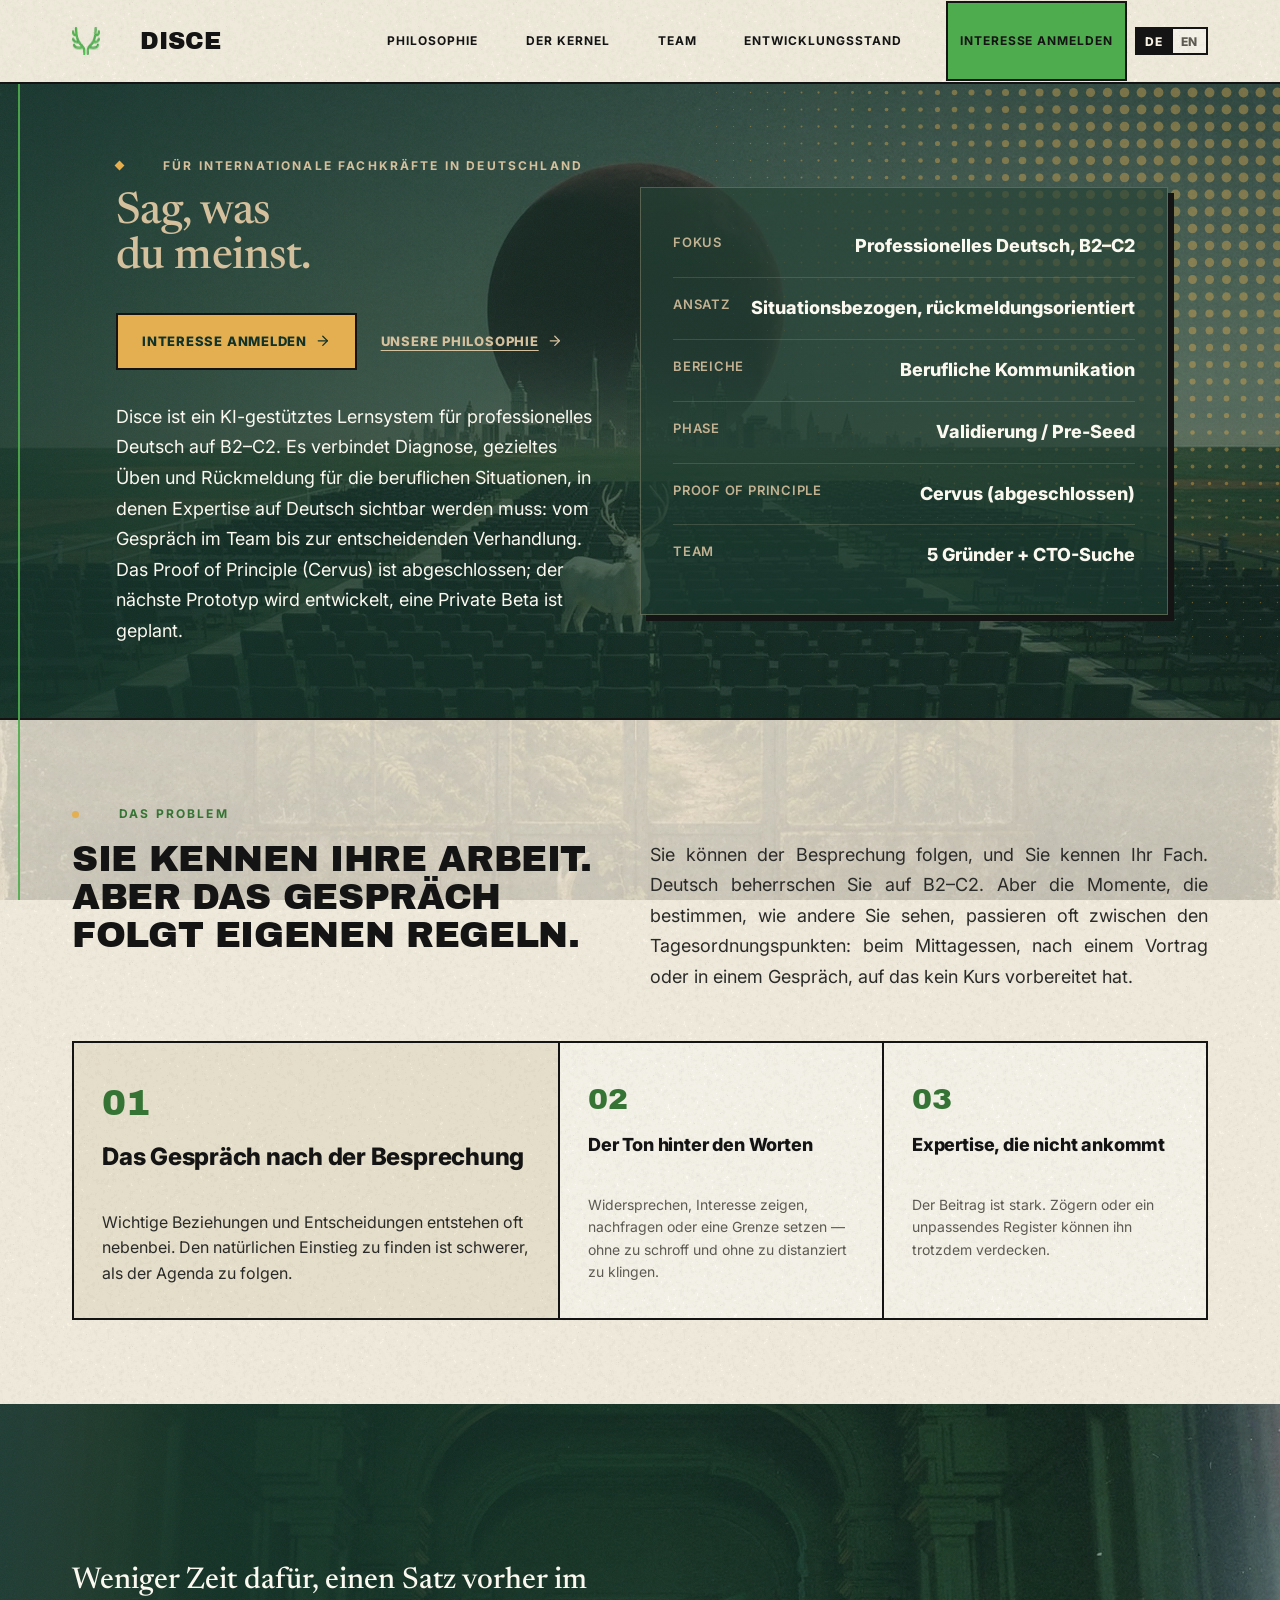
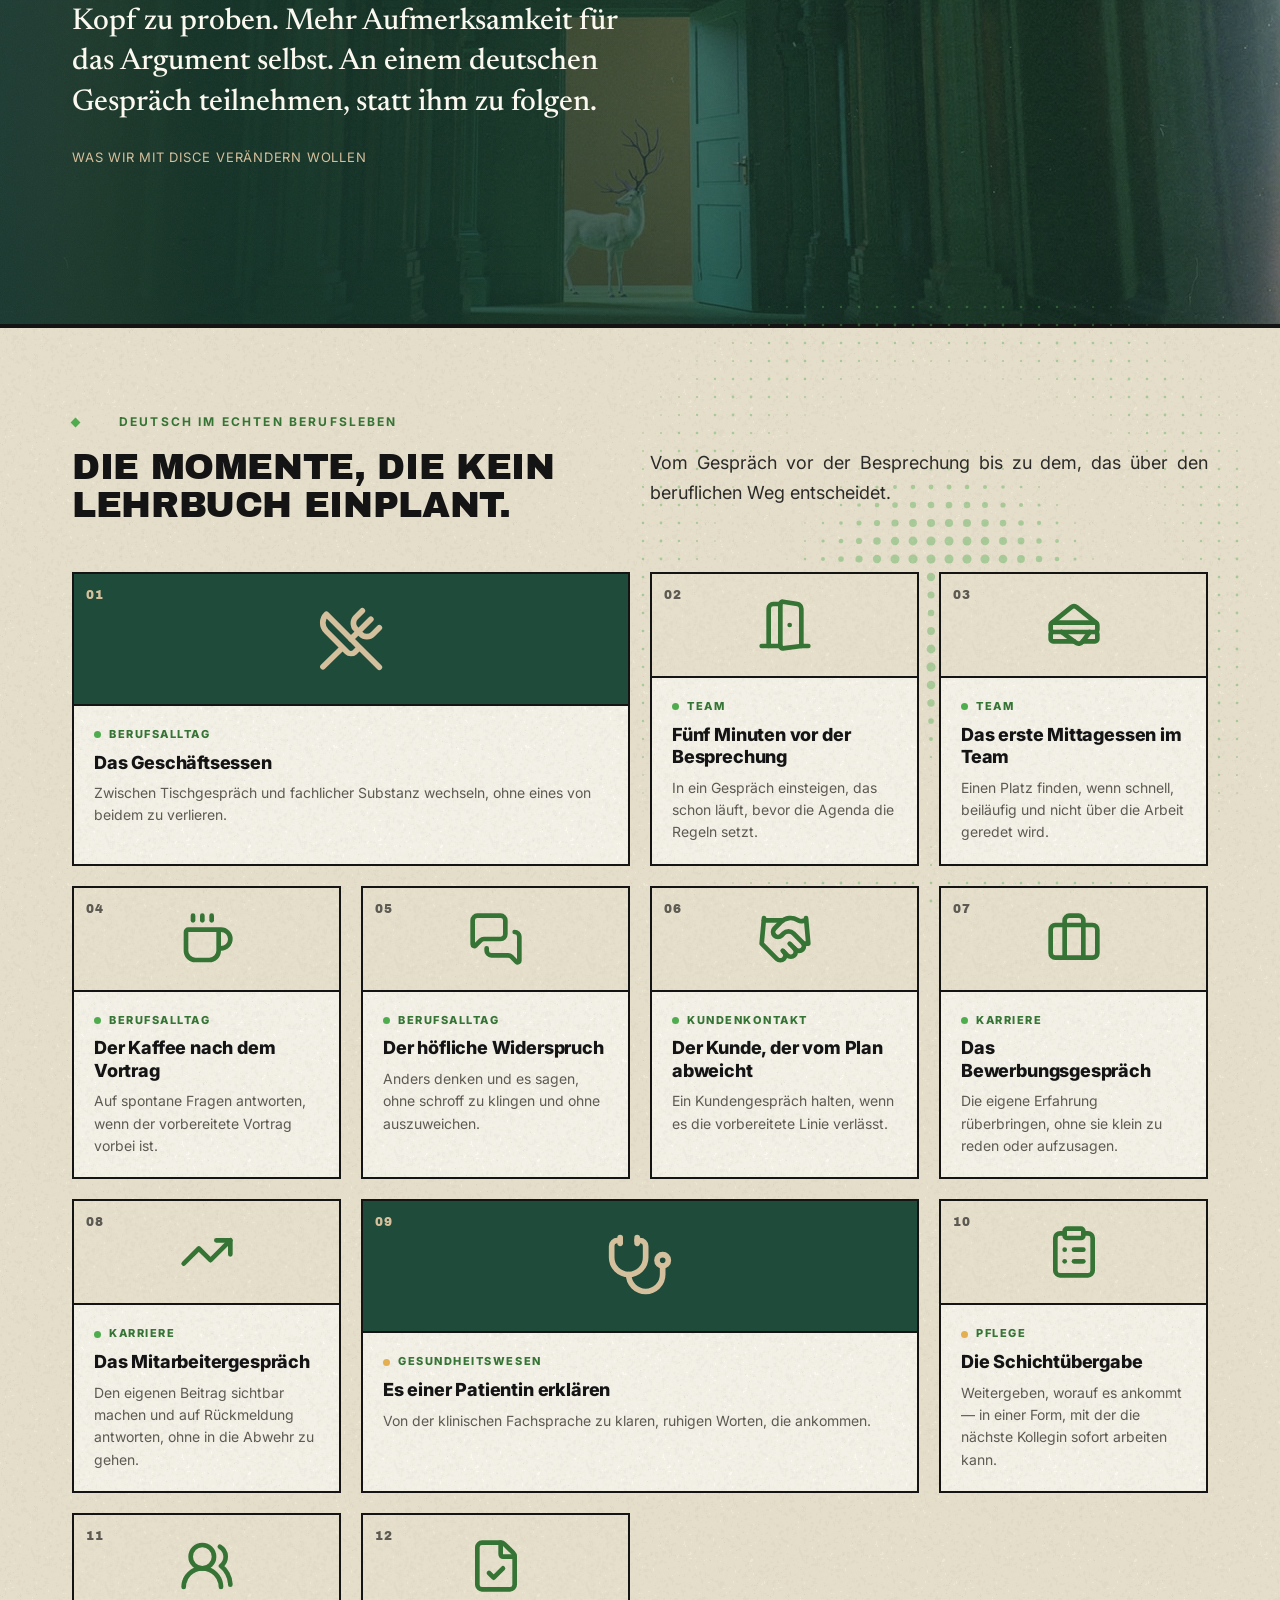
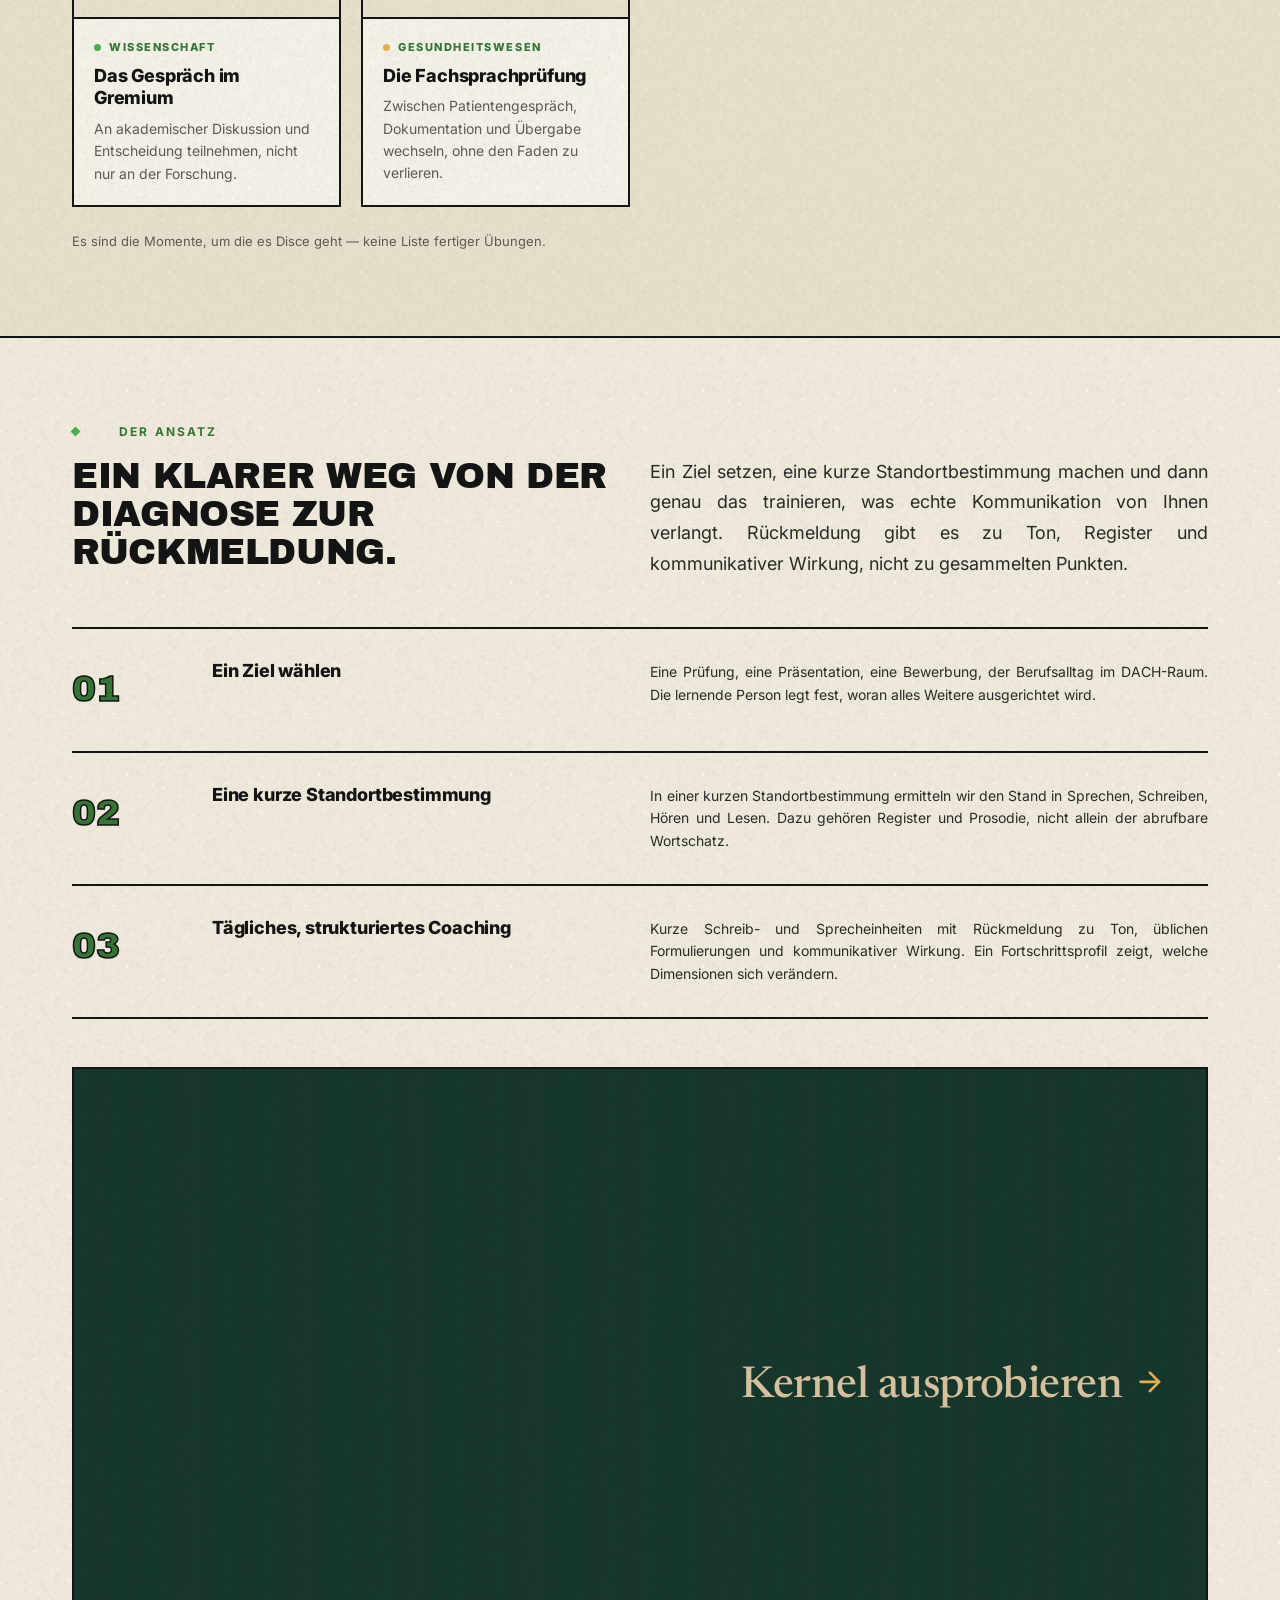
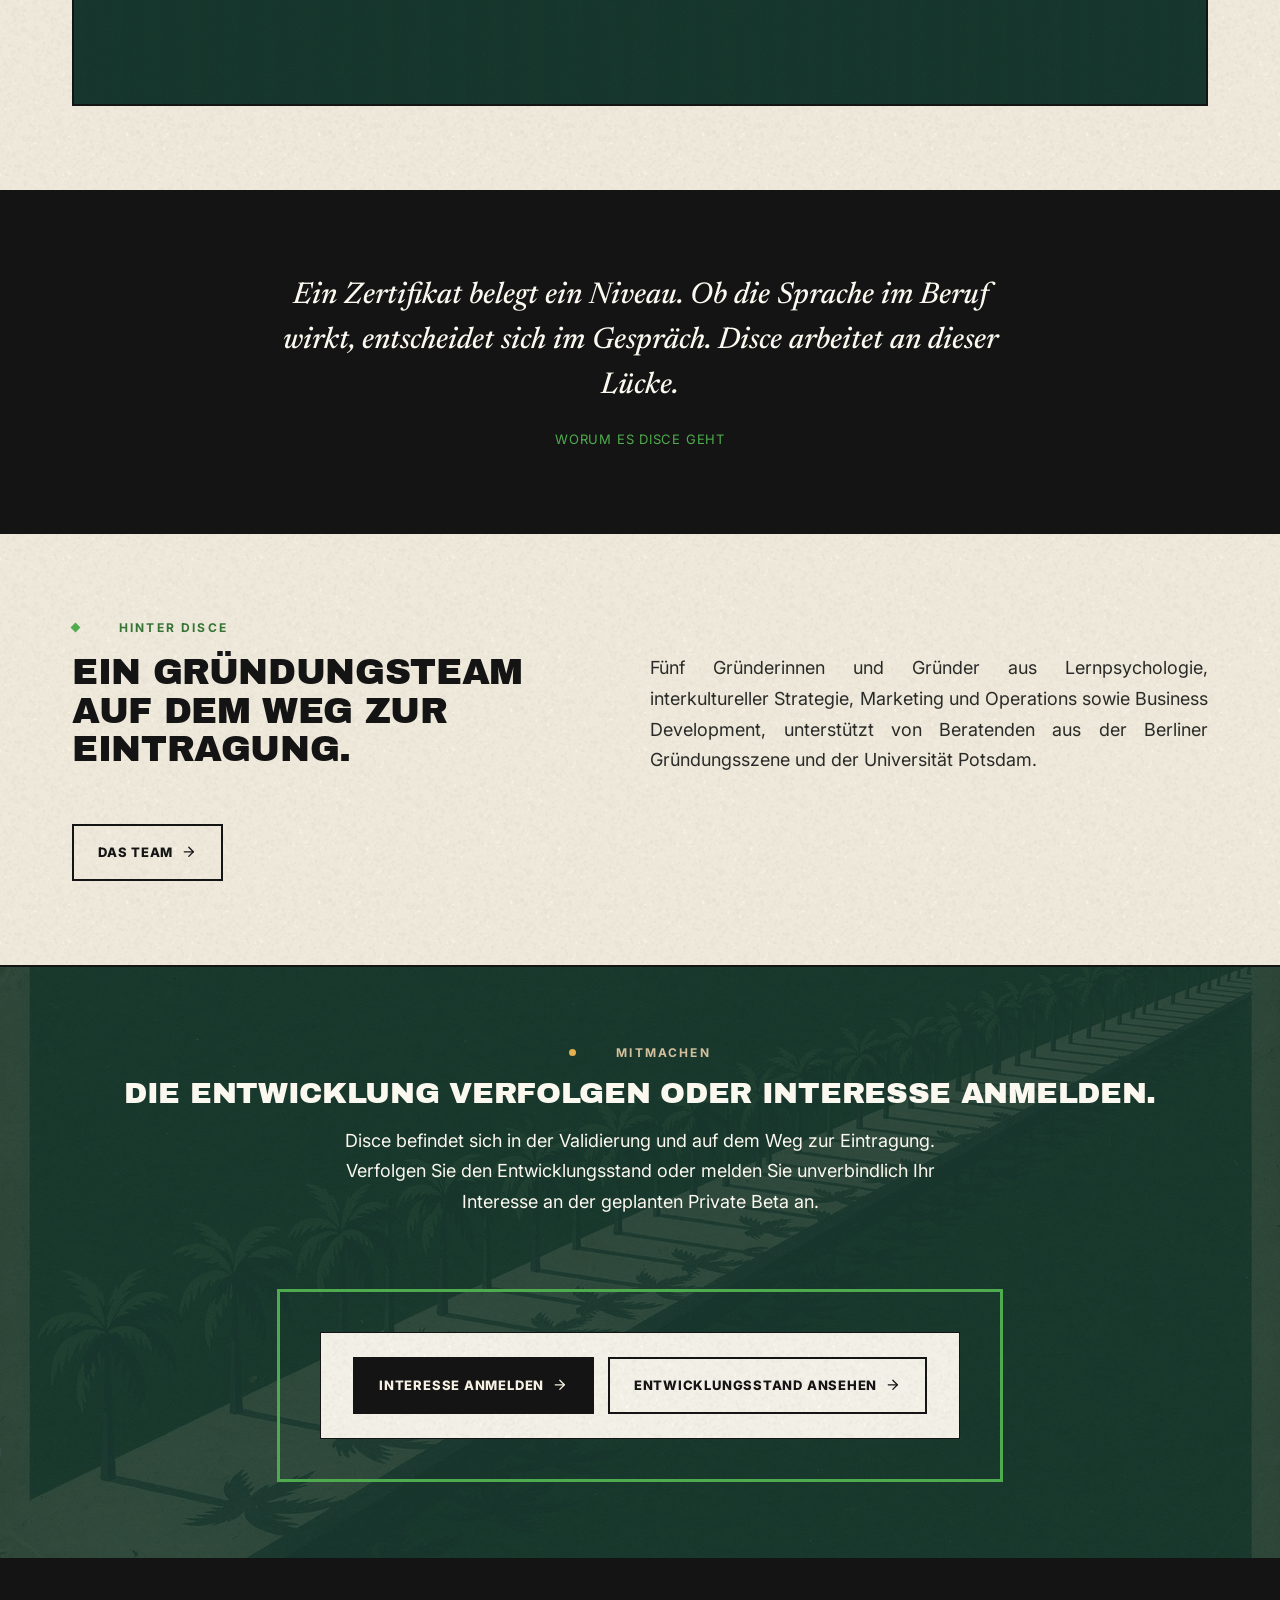
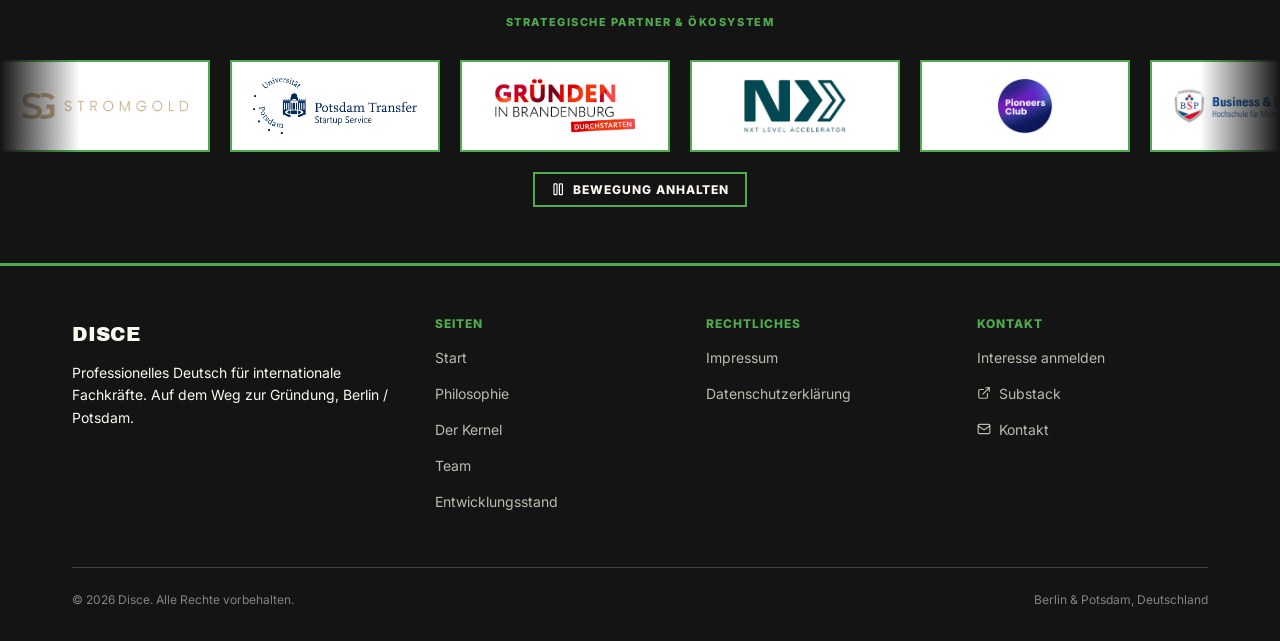
==== commit b9f1be3b: "feat(home): place hero actions above the lede (A2) The primary action now follows the headline, befo" ====
--- a/index.html
+++ b/index.html
@@ -15,7 +15,7 @@
      the full minified sheet loads asynchronously below and re-applies every
      rule, so the rendered result is unchanged. -->
 <style>
-@font-face{font-family:'Archivo Black';font-style:normal;font-weight:400;font-display:swap;src:url('fonts/archivo-black-400.subset.woff2') format('woff2');}@font-face{font-family:'Inter';font-style:normal;font-weight:400 800;font-display:swap;src:url('fonts/inter-var.subset.woff2') format('woff2');}@font-face{font-family:'Newsreader';font-style:normal;font-weight:200 800;font-display:swap;src:url('fonts/newsreader-roman-var.subset.woff2') format('woff2');}:root{--legacy-ink:#141414;--legacy-paper:#FBF8EF;--green-forest:#1E4B3A;--ink-soft:#2A2A28;--cream:#F6F1E2;--green:#4FAC4E;--green-dark:#357435;--muted:#5C5A52;--line-soft:rgba(20,20,20,0.16);--green-deep:#123329;--green-sage:#77816A;--parchment:#D5C09D;--ochre:#E3AF50;--grain-film:url("data:image/svg+xml,%3Csvg xmlns='http://www.w3.org/2000/svg' width='140' height='140'%3E%3Cfilter id='n'%3E%3CfeTurbulence type='fractalNoise' baseFrequency='0.9' numOctaves='2' stitchTiles='stitch'/%3E%3C/filter%3E%3Crect width='100%25' height='100%25' filter='url(%23n)'/%3E%3C/svg%3E");--grain-film-opacity:0.05;--grain-paper:url('images/derived/paper-grain.webp');--grain-paper-size:192px 192px;--paper-grain:var(--grain-paper);--font-display:'Archivo Black','Inter',sans-serif;--font-body:'Inter',-apple-system,sans-serif;--fs-100:11px;--fs-200:12px;--fs-300:13px;--fs-400:14px;--fs-500:16px;--fs-600:18px;--fs-700:20px;--fs-800:24px;--fs-900:30px;--fs-1000:36px;--fs-1100:44px;--sp-4:4px;--sp-8:8px;--sp-12:12px;--sp-16:16px;--sp-20:20px;--sp-24:24px;--sp-28:28px;--sp-32:32px;--sp-40:40px;--sp-44:44px;--sp-48:48px;--sp-56:56px;--sp-72:72px;--sp-84:84px;--ease:cubic-bezier(0.2,0,0,1);--dur-fast:120ms;--dur-slow:260ms;--gen-cycle:26s;--maxw:1200px;}*{margin:0;padding:0;box-sizing:border-box;}html{scroll-behavior:smooth;}body{font-family:var(--font-body);color:var(--legacy-ink);background:var(--cream);line-height:1.6;font-size:var(--fs-500);-webkit-font-smoothing:antialiased;}.wrap{max-width:var(--maxw);margin:0 auto;padding:0 var(--sp-32);position:relative;}a{color:inherit;text-decoration:none;}img{max-width:100%;display:block;}h1,h2,h3,h4{font-family:var(--font-display);font-weight:400;line-height:1.06;color:var(--legacy-ink);letter-spacing:-0.01em;text-transform:uppercase;}h3,h4{text-transform:none;font-family:var(--font-body);font-weight:800;}p{color:var(--ink-soft);}.eyebrow{display:inline-flex;align-items:center;gap:var(--sp-40);font-family:var(--font-body);font-size:var(--fs-200);font-weight:700;letter-spacing:0.18em;text-transform:uppercase;color:var(--green-dark);margin-bottom:var(--sp-16);max-width:100%;overflow-wrap:anywhere;}.eyebrow::before{content:'';width:7px;height:7px;background:var(--green);transform:rotate(45deg);display:inline-block;flex-shrink:0;}.bg-ink .eyebrow,.bg-forest .eyebrow{color:var(--green);}.bg-ink .eyebrow::before,.bg-forest .eyebrow::before{background:var(--green);}.lede{font-size:var(--fs-600);color:var(--muted);max-width:620px;line-height:1.7;}body::before{content:'';position:fixed;top:0;bottom:0;left:18px;width:2px;background:var(--green);z-index:300;opacity:0.9;}@media (max-width: 700px){body::before{display:none;}}.site-header{position:sticky;top:0;z-index:500;background:var(--cream);border-bottom:2px solid var(--legacy-ink);}.nav{display:flex;align-items:center;justify-content:space-between;height:82px;}.brand{display:flex;align-items:center;gap:var(--sp-40);font-family:var(--font-display);font-size:var(--fs-800);color:var(--legacy-ink);text-transform:uppercase;}.brand .brand-mark{width:var(--sp-28);height:var(--sp-28);flex-shrink:0;}.brand picture{display:inline-flex;flex-shrink:0;}.nav-links{display:flex;align-items:center;gap:var(--sp-24);margin-left:auto;}.nav-links a{font-size:var(--fs-200);font-weight:700;letter-spacing:0.08em;text-transform:uppercase;color:var(--legacy-ink);padding:var(--sp-28) var(--sp-12);transition:background-color var(--dur-fast) var(--ease),color var(--dur-fast) var(--ease);}.nav-links a:hover,.nav-links a.active{background:var(--legacy-ink);color:var(--cream);}.nav-cta{background:var(--green) !important;color:var(--legacy-ink) !important;border:2px solid var(--legacy-ink);margin-left:8px;}.nav-cta:hover{background:var(--legacy-ink) !important;color:var(--green) !important;}.nav-toggle{display:none;background:none;border:2px solid var(--legacy-ink);padding:var(--sp-12) var(--sp-16);font-size:var(--fs-700);color:var(--legacy-ink);cursor:pointer;}@media (max-width: 1179px){.nav-links{position:fixed;top:82px;left:0;right:0;background:var(--cream);background-image:var(--paper-grain);background-repeat:repeat;background-size:var(--grain-paper-size);flex-direction:column;align-items:stretch;gap:0;border-bottom:2px solid var(--legacy-ink);max-height:0;overflow:hidden;transition:max-height var(--dur-slow) var(--ease);}.nav-links.open{max-height:560px;}.nav-links a{padding:var(--sp-16) var(--sp-32);border-bottom:1px solid var(--line-soft);}.nav-links .nav-cta{margin:16px 32px;text-align:center;}.nav-toggle{display:block;}}.hero{position:relative;padding:0;background-color:var(--green-deep);border-bottom:2px solid var(--legacy-ink);overflow:hidden;isolation:isolate;}.hero-bg{position:absolute;inset:0;z-index:0;display:block;background-image:url("[data-uri]");background-size:cover;background-position:50% 45%;}.hero-bg img{width:100%;height:100%;object-fit:cover;object-position:50% 45%;display:block;}.hero::before{content:'';position:absolute;inset:0;z-index:1;pointer-events:none;background:linear-gradient(90deg,rgba(18,51,41,0.80) 0%,rgba(18,51,41,0.58) 48%,rgba(18,51,41,0.34) 100%),linear-gradient(180deg,rgba(18,51,41,0.16) 0%,rgba(18,51,41,0.42) 100%);}.hero::after{content:'';position:absolute;inset:0;z-index:2;background-image:var(--grain-film);opacity:var(--grain-film-opacity);pointer-events:none;}.hero-map-bg{display:none;}.hero-grid{position:relative;z-index:3;display:grid;grid-template-columns:1fr 1fr;gap:0;align-items:stretch;min-height:560px;}.hero-grid > div:first-child{padding:var(--sp-72) var(--sp-48) var(--sp-72) var(--sp-44);display:flex;flex-direction:column;justify-content:center;position:relative;}.hero h1{font-family:'Newsreader',Georgia,serif;font-weight:500;font-size:var(--fs-1100);text-transform:none;letter-spacing:-0.012em;line-height:1.02;color:var(--parchment);margin-bottom:var(--sp-24);max-width:560px;}.hero .pronunciation{display:none;}.hero .eyebrow{color:var(--parchment);}.hero .eyebrow::before{background:var(--ochre);}.hero .lede{color:var(--legacy-paper);}.hero-actions{display:flex;gap:var(--sp-16);margin-top:var(--sp-32);flex-wrap:wrap;}.hero .hero-actions{gap:var(--sp-24);align-items:center;}.btn-primary,.btn-secondary{display:inline-block;padding:var(--sp-16) var(--sp-24);font-size:var(--fs-300);font-weight:800;letter-spacing:0.06em;text-transform:uppercase;transition:background-color var(--dur-fast) var(--ease),color var(--dur-fast) var(--ease),border-color var(--dur-fast) var(--ease);border:2px solid var(--legacy-ink);}.btn-primary{background:var(--legacy-ink);color:var(--cream);}.btn-primary:hover{background:var(--green);color:var(--legacy-ink);border-color:var(--legacy-ink);}.btn-secondary{background:transparent;color:var(--legacy-ink);}.btn-secondary:hover{background:var(--legacy-ink);color:var(--cream);}.hero .btn-primary{background:var(--ochre);color:var(--green-deep);}.hero .btn-primary:hover{background:var(--parchment);color:var(--legacy-ink);border-color:var(--legacy-ink);}.hero .btn-secondary{padding:var(--sp-4) 0;border:0;background:transparent;color:var(--parchment);text-decoration:underline;text-decoration-thickness:1px;text-underline-offset:4px;}.hero .btn-secondary:hover{background:transparent;color:var(--ochre);text-decoration-color:var(--ochre);}.hero .glass-card{position:relative;border-radius:0;border:1px solid rgba(213,192,157,0.30);background:linear-gradient(180deg,rgba(213,192,157,0.07),rgba(213,192,157,0.03)),rgba(18,51,41,0.66);box-shadow:6px 6px 0 var(--legacy-ink);color:var(--legacy-paper);}.hero .hero-panel{position:relative;align-self:center;margin:var(--sp-40) var(--sp-40) var(--sp-40) 0;padding:var(--sp-28) var(--sp-32);background:linear-gradient(180deg,rgba(213,192,157,0.07),rgba(213,192,157,0.03)),rgba(18,51,41,0.66);border:1px solid rgba(213,192,157,0.30);box-shadow:6px 6px 0 var(--legacy-ink);overflow:hidden;}.hero .hero-panel .stat-row{position:relative;z-index:1;display:flex;justify-content:space-between;padding:var(--sp-16) 0;border-bottom:1px solid rgba(213,192,157,0.18);font-size:var(--fs-600);}.hero .hero-panel .stat-row:last-child{border-bottom:none;}.hero .hero-panel .stat-label{color:rgba(213,192,157,0.9);font-weight:600;text-transform:uppercase;font-size:var(--fs-300);letter-spacing:0.06em;}.hero .hero-panel .stat-value{font-weight:800;color:var(--legacy-paper);text-align:right;}.hero .glass-testimonial{margin-top:var(--sp-40);max-width:480px;padding:var(--sp-24);}.hero .glass-testimonial blockquote{font-family:'Newsreader',Georgia,serif;font-size:var(--fs-700);line-height:1.35;color:var(--legacy-paper);}.hero .glass-testimonial figcaption{margin-top:var(--sp-16);font-size:var(--fs-100);letter-spacing:0.08em;text-transform:uppercase;color:var(--parchment);}@media (max-width: 900px){.hero-grid{grid-template-columns:1fr;min-height:0;}.hero{--hero-band:340px;background-color:var(--green-forest);}.hero::before{display:none;}.hero-bg{height:var(--hero-band);bottom:auto;}.hero-grid{padding-top:var(--hero-band);}.hero-grid > div:first-child{padding:var(--sp-56) var(--sp-32);}.hero .hero-panel{margin:var(--sp-16) var(--sp-32) var(--sp-8);border-left:1px solid rgba(213,192,157,0.30);}.hero .glass-testimonial{max-width:none;margin:var(--sp-24) 0 var(--sp-40);}.hero h1{font-size:var(--fs-900);}}section{padding:var(--sp-84) 0;}*:focus-visible{outline:3px solid var(--legacy-ink);outline-offset:2px;}.bg-ink *:focus-visible,.bg-forest *:focus-visible,.site-footer *:focus-visible,.hero-panel *:focus-visible,.ticker-section *:focus-visible{outline-color:var(--legacy-paper);}.skip-link{position:fixed;top:var(--sp-8);left:var(--sp-8);z-index:2000;padding:10px var(--sp-16);background:var(--legacy-ink);color:var(--legacy-paper);font-family:var(--font-body);font-size:var(--fs-400);font-weight:700;text-decoration:none;border:2px solid var(--green);transform:translateY(-200%);transition:transform 120ms ease-out;}.skip-link:focus{transform:translateY(0);outline:3px solid var(--legacy-paper);outline-offset:2px;}main:focus{outline:none;}.portrait-layer{position:fixed;inset:0;z-index:0;pointer-events:none;overflow:hidden;}.portrait-layer img{position:absolute;width:360px;height:auto;opacity:0.12;filter:grayscale(100%);}.portrait-goethe{left:4%;top:34%;}.portrait-wittgenstein{right:4%;top:8%;}@media (max-width: 1100px){.portrait-layer{display:none;}}@media (prefers-reduced-motion: reduce){.portrait-layer img{transition:none;}}body.lang-de [data-lang="en"]{display:none;}body.lang-en [data-lang="de"]{display:none;}html.pre-en body:not(.lang-de):not(.lang-en) [data-lang="de"]{display:none;}html:not(.pre-en) body:not(.lang-de):not(.lang-en) [data-lang="en"]{display:none;}.lang-switch{display:inline-flex;border:2px solid var(--legacy-ink);background:var(--legacy-paper);margin-left:var(--sp-8);flex:none;}.lang-switch button{font-family:var(--font-body);font-size:var(--fs-200);font-weight:800;letter-spacing:0.06em;padding:var(--sp-4) var(--sp-8);background:transparent;color:var(--muted);border:none;cursor:pointer;transition:background-color var(--dur-fast) var(--ease),color var(--dur-fast) var(--ease);}.lang-switch button + button{border-left:2px solid var(--legacy-ink);}.lang-switch button:hover{color:var(--legacy-ink);}.lang-switch button[aria-pressed="true"]{background:var(--legacy-ink);color:var(--cream);}@media (max-width: 1179px){.lang-switch{order:1;margin:0 var(--sp-12) 0 auto;}.nav-toggle{order:2;}}@media (max-width: 420px){.brand{gap:var(--sp-16);}.lang-switch{margin-right:var(--sp-8);}}@media (max-width: 360px){.brand{gap:var(--sp-8);}.nav-toggle{padding:var(--sp-8) var(--sp-12);}}h1,h2,h3,h4,.prose,.lede{overflow-wrap:break-word;}.cta-frame{min-width:0;max-width:100%;}.cta-frame .btn-primary,.cta-frame .btn-secondary{min-width:0;max-width:100%;overflow-wrap:break-word;}@media (max-width: 480px){:lang(de) h1,:lang(de) h2,:lang(de) h3{hyphens:auto;-webkit-hyphens:auto;}:lang(de) .cta-frame .btn-primary,:lang(de) .cta-frame .btn-secondary{hyphens:auto;-webkit-hyphens:auto;}.cta-frame{padding:var(--sp-20);}.cta-frame-inner{padding:var(--sp-16) var(--sp-12);}.cta-frame .btn-primary,.cta-frame .btn-secondary{padding-left:var(--sp-12);padding-right:var(--sp-12);}.hero .hero-panel .stat-row{flex-wrap:wrap;font-size:var(--fs-500);}.hero .hero-panel .stat-value{text-align:left;}.hero{--hero-band:280px;}.hero h1{font-size:var(--fs-1000);}.hero .glass-testimonial blockquote{font-size:var(--fs-600);}}:root{--botanical-opacity:0.25;}body{--botanical-image:url('images/derived/greenery-horizon-watertower-2560.webp');--botanical-position:74% 50%;}body:has(.hero){--botanical-image:url('images/derived/greenery-conservatory-moon-1254.webp');--botanical-position:58% 42%;}body.page-kernel{--botanical-image:none;}@media (min-width: 1120px){body:has(.phil-ambient)::after{--phil-pane:clamp(320px,26vw,380px);-webkit-mask-image:linear-gradient(90deg,#000 0%,#000 calc(100% - var(--phil-pane) - 180px),rgba(0,0,0,0) calc(100% - var(--phil-pane) - 16px));mask-image:linear-gradient(90deg,#000 0%,#000 calc(100% - var(--phil-pane) - 180px),rgba(0,0,0,0) calc(100% - var(--phil-pane) - 16px));}}body::after{content:'';position:fixed;inset:0;z-index:-1;pointer-events:none;background-image:var(--botanical-image,none);background-size:cover;background-position:var(--botanical-position,50% 50%);background-repeat:no-repeat;opacity:var(--botanical-opacity);}@media (max-width: 1023px){body::after{display:none;}}.dot-field{position:absolute;inset:0;overflow:hidden;pointer-events:none;--dot-clear:150px;background-repeat:no-repeat;background-position:right top;background-size:cover;}.dot-field-canvas{position:absolute;inset:0;width:100%;height:100%;display:block;}.dot-field.is-gen-active{background-image:none;}.dot-field.is-reactive{-webkit-mask-image:radial-gradient(circle var(--dot-clear) at var(--dot-x,50%) var(--dot-y,50%),transparent 0,transparent 50%,#000 100%);mask-image:radial-gradient(circle var(--dot-clear) at var(--dot-x,50%) var(--dot-y,50%),transparent 0,transparent 50%,#000 100%);}.dot-field--hero{left:auto;width:min(46%,640px);--dot-pitch:17;--dot-radius:6;--dot-min:0.06;background-image:url('images/derived/dot-bloom-green.png');}.dot-field--hero-dark{z-index:2;opacity:0.4;background-image:url('images/derived/dot-bloom-ochre.png');--dot-color-a:var(--ochre);--dot-color-b:var(--parchment);}.has-focal{position:relative;}.has-focal > *:not(.dot-field){position:relative;z-index:1;}@media (max-width: 768px){.dot-field--hero{display:none;}}
+@font-face{font-family:'Archivo Black';font-style:normal;font-weight:400;font-display:swap;src:url('fonts/archivo-black-400.subset.woff2') format('woff2');}@font-face{font-family:'Inter';font-style:normal;font-weight:400 800;font-display:swap;src:url('fonts/inter-var.subset.woff2') format('woff2');}@font-face{font-family:'Newsreader';font-style:normal;font-weight:200 800;font-display:swap;src:url('fonts/newsreader-roman-var.subset.woff2') format('woff2');}:root{--legacy-ink:#141414;--legacy-paper:#FBF8EF;--green-forest:#1E4B3A;--ink-soft:#2A2A28;--cream:#F6F1E2;--green:#4FAC4E;--green-dark:#357435;--muted:#5C5A52;--line-soft:rgba(20,20,20,0.16);--green-deep:#123329;--green-sage:#77816A;--parchment:#D5C09D;--ochre:#E3AF50;--grain-film:url("data:image/svg+xml,%3Csvg xmlns='http://www.w3.org/2000/svg' width='140' height='140'%3E%3Cfilter id='n'%3E%3CfeTurbulence type='fractalNoise' baseFrequency='0.9' numOctaves='2' stitchTiles='stitch'/%3E%3C/filter%3E%3Crect width='100%25' height='100%25' filter='url(%23n)'/%3E%3C/svg%3E");--grain-film-opacity:0.05;--grain-paper:url('images/derived/paper-grain.webp');--grain-paper-size:192px 192px;--paper-grain:var(--grain-paper);--font-display:'Archivo Black','Inter',sans-serif;--font-body:'Inter',-apple-system,sans-serif;--fs-100:11px;--fs-200:12px;--fs-300:13px;--fs-400:14px;--fs-500:16px;--fs-600:18px;--fs-700:20px;--fs-800:24px;--fs-900:30px;--fs-1000:36px;--fs-1100:44px;--sp-4:4px;--sp-8:8px;--sp-12:12px;--sp-16:16px;--sp-20:20px;--sp-24:24px;--sp-28:28px;--sp-32:32px;--sp-40:40px;--sp-44:44px;--sp-48:48px;--sp-56:56px;--sp-72:72px;--sp-84:84px;--ease:cubic-bezier(0.2,0,0,1);--dur-fast:120ms;--dur-slow:260ms;--gen-cycle:26s;--maxw:1200px;}*{margin:0;padding:0;box-sizing:border-box;}html{scroll-behavior:smooth;}body{font-family:var(--font-body);color:var(--legacy-ink);background:var(--cream);line-height:1.6;font-size:var(--fs-500);-webkit-font-smoothing:antialiased;}.wrap{max-width:var(--maxw);margin:0 auto;padding:0 var(--sp-32);position:relative;}a{color:inherit;text-decoration:none;}img{max-width:100%;display:block;}h1,h2,h3,h4{font-family:var(--font-display);font-weight:400;line-height:1.06;color:var(--legacy-ink);letter-spacing:-0.01em;text-transform:uppercase;}h3,h4{text-transform:none;font-family:var(--font-body);font-weight:800;}p{color:var(--ink-soft);}.eyebrow{display:inline-flex;align-items:center;gap:var(--sp-40);font-family:var(--font-body);font-size:var(--fs-200);font-weight:700;letter-spacing:0.18em;text-transform:uppercase;color:var(--green-dark);margin-bottom:var(--sp-16);max-width:100%;overflow-wrap:anywhere;}.eyebrow::before{content:'';width:7px;height:7px;background:var(--green);transform:rotate(45deg);display:inline-block;flex-shrink:0;}.bg-ink .eyebrow,.bg-forest .eyebrow{color:var(--green);}.bg-ink .eyebrow::before,.bg-forest .eyebrow::before{background:var(--green);}.lede{font-size:var(--fs-600);color:var(--muted);max-width:620px;line-height:1.7;}body::before{content:'';position:fixed;top:0;bottom:0;left:18px;width:2px;background:var(--green);z-index:300;opacity:0.9;}@media (max-width: 700px){body::before{display:none;}}.site-header{position:sticky;top:0;z-index:500;background:var(--cream);border-bottom:2px solid var(--legacy-ink);}.nav{display:flex;align-items:center;justify-content:space-between;height:82px;}.brand{display:flex;align-items:center;gap:var(--sp-40);font-family:var(--font-display);font-size:var(--fs-800);color:var(--legacy-ink);text-transform:uppercase;}.brand .brand-mark{width:var(--sp-28);height:var(--sp-28);flex-shrink:0;}.brand picture{display:inline-flex;flex-shrink:0;}.nav-links{display:flex;align-items:center;gap:var(--sp-24);margin-left:auto;}.nav-links a{font-size:var(--fs-200);font-weight:700;letter-spacing:0.08em;text-transform:uppercase;color:var(--legacy-ink);padding:var(--sp-28) var(--sp-12);transition:background-color var(--dur-fast) var(--ease),color var(--dur-fast) var(--ease);}.nav-links a:hover,.nav-links a.active{background:var(--legacy-ink);color:var(--cream);}.nav-cta{background:var(--green) !important;color:var(--legacy-ink) !important;border:2px solid var(--legacy-ink);margin-left:8px;}.nav-cta:hover{background:var(--legacy-ink) !important;color:var(--green) !important;}.nav-toggle{display:none;background:none;border:2px solid var(--legacy-ink);padding:var(--sp-12) var(--sp-16);font-size:var(--fs-700);color:var(--legacy-ink);cursor:pointer;}@media (max-width: 1179px){.nav-links{position:fixed;top:82px;left:0;right:0;background:var(--cream);background-image:var(--paper-grain);background-repeat:repeat;background-size:var(--grain-paper-size);flex-direction:column;align-items:stretch;gap:0;border-bottom:2px solid var(--legacy-ink);max-height:0;overflow:hidden;transition:max-height var(--dur-slow) var(--ease);}.nav-links.open{max-height:560px;}.nav-links a{padding:var(--sp-16) var(--sp-32);border-bottom:1px solid var(--line-soft);}.nav-links .nav-cta{margin:16px 32px;text-align:center;}.nav-toggle{display:block;}}.hero{position:relative;padding:0;background-color:var(--green-deep);border-bottom:2px solid var(--legacy-ink);overflow:hidden;isolation:isolate;}.hero-bg{position:absolute;inset:0;z-index:0;display:block;background-image:url("[data-uri]");background-size:cover;background-position:50% 45%;}.hero-bg img{width:100%;height:100%;object-fit:cover;object-position:50% 45%;display:block;}.hero::before{content:'';position:absolute;inset:0;z-index:1;pointer-events:none;background:linear-gradient(90deg,rgba(18,51,41,0.80) 0%,rgba(18,51,41,0.58) 48%,rgba(18,51,41,0.34) 100%),linear-gradient(180deg,rgba(18,51,41,0.16) 0%,rgba(18,51,41,0.42) 100%);}.hero::after{content:'';position:absolute;inset:0;z-index:2;background-image:var(--grain-film);opacity:var(--grain-film-opacity);pointer-events:none;}.hero-map-bg{display:none;}.hero-grid{position:relative;z-index:3;display:grid;grid-template-columns:1fr 1fr;gap:0;align-items:stretch;min-height:560px;}.hero-grid > div:first-child{padding:var(--sp-72) var(--sp-48) var(--sp-72) var(--sp-44);display:flex;flex-direction:column;justify-content:center;position:relative;}.hero h1{font-family:'Newsreader',Georgia,serif;font-weight:500;font-size:var(--fs-1100);text-transform:none;letter-spacing:-0.012em;line-height:1.02;color:var(--parchment);margin-bottom:var(--sp-24);max-width:560px;}.hero .pronunciation{display:none;}.hero .eyebrow{color:var(--parchment);}.hero .eyebrow::before{background:var(--ochre);}.hero .lede{color:var(--legacy-paper);}.hero-actions{display:flex;gap:var(--sp-16);margin-top:var(--sp-32);flex-wrap:wrap;}.hero .hero-actions{gap:var(--sp-24);align-items:center;margin-top:var(--sp-8);margin-bottom:var(--sp-32);}.btn-primary,.btn-secondary{display:inline-block;padding:var(--sp-16) var(--sp-24);font-size:var(--fs-300);font-weight:800;letter-spacing:0.06em;text-transform:uppercase;transition:background-color var(--dur-fast) var(--ease),color var(--dur-fast) var(--ease),border-color var(--dur-fast) var(--ease);border:2px solid var(--legacy-ink);}.btn-primary{background:var(--legacy-ink);color:var(--cream);}.btn-primary:hover{background:var(--green);color:var(--legacy-ink);border-color:var(--legacy-ink);}.btn-secondary{background:transparent;color:var(--legacy-ink);}.btn-secondary:hover{background:var(--legacy-ink);color:var(--cream);}.hero .btn-primary{background:var(--ochre);color:var(--green-deep);}.hero .btn-primary:hover{background:var(--parchment);color:var(--legacy-ink);border-color:var(--legacy-ink);}.hero .btn-secondary{padding:var(--sp-4) 0;border:0;background:transparent;color:var(--parchment);text-decoration:underline;text-decoration-thickness:1px;text-underline-offset:4px;}.hero .btn-secondary:hover{background:transparent;color:var(--ochre);text-decoration-color:var(--ochre);}.hero .glass-card{position:relative;border-radius:0;border:1px solid rgba(213,192,157,0.30);background:linear-gradient(180deg,rgba(213,192,157,0.07),rgba(213,192,157,0.03)),rgba(18,51,41,0.66);box-shadow:6px 6px 0 var(--legacy-ink);color:var(--legacy-paper);}.hero .hero-panel{position:relative;align-self:center;margin:var(--sp-40) var(--sp-40) var(--sp-40) 0;padding:var(--sp-28) var(--sp-32);background:linear-gradient(180deg,rgba(213,192,157,0.07),rgba(213,192,157,0.03)),rgba(18,51,41,0.66);border:1px solid rgba(213,192,157,0.30);box-shadow:6px 6px 0 var(--legacy-ink);overflow:hidden;}.hero .hero-panel .stat-row{position:relative;z-index:1;display:flex;justify-content:space-between;padding:var(--sp-16) 0;border-bottom:1px solid rgba(213,192,157,0.18);font-size:var(--fs-600);}.hero .hero-panel .stat-row:last-child{border-bottom:none;}.hero .hero-panel .stat-label{color:rgba(213,192,157,0.9);font-weight:600;text-transform:uppercase;font-size:var(--fs-300);letter-spacing:0.06em;}.hero .hero-panel .stat-value{font-weight:800;color:var(--legacy-paper);text-align:right;}.hero .glass-testimonial{margin-top:var(--sp-40);max-width:480px;padding:var(--sp-24);}.hero .glass-testimonial blockquote{font-family:'Newsreader',Georgia,serif;font-size:var(--fs-700);line-height:1.35;color:var(--legacy-paper);}.hero .glass-testimonial figcaption{margin-top:var(--sp-16);font-size:var(--fs-100);letter-spacing:0.08em;text-transform:uppercase;color:var(--parchment);}@media (max-width: 900px){.hero-grid{grid-template-columns:1fr;min-height:0;}.hero{--hero-band:340px;background-color:var(--green-forest);}.hero::before{display:none;}.hero-bg{height:var(--hero-band);bottom:auto;}.hero-grid{padding-top:var(--hero-band);}.hero-grid > div:first-child{padding:var(--sp-56) var(--sp-32);}.hero .hero-panel{margin:var(--sp-16) var(--sp-32) var(--sp-8);border-left:1px solid rgba(213,192,157,0.30);}.hero .glass-testimonial{max-width:none;margin:var(--sp-24) 0 var(--sp-40);}.hero h1{font-size:var(--fs-900);}}section{padding:var(--sp-84) 0;}*:focus-visible{outline:3px solid var(--legacy-ink);outline-offset:2px;}.bg-ink *:focus-visible,.bg-forest *:focus-visible,.site-footer *:focus-visible,.hero-panel *:focus-visible,.ticker-section *:focus-visible{outline-color:var(--legacy-paper);}.skip-link{position:fixed;top:var(--sp-8);left:var(--sp-8);z-index:2000;padding:10px var(--sp-16);background:var(--legacy-ink);color:var(--legacy-paper);font-family:var(--font-body);font-size:var(--fs-400);font-weight:700;text-decoration:none;border:2px solid var(--green);transform:translateY(-200%);transition:transform 120ms ease-out;}.skip-link:focus{transform:translateY(0);outline:3px solid var(--legacy-paper);outline-offset:2px;}main:focus{outline:none;}.portrait-layer{position:fixed;inset:0;z-index:0;pointer-events:none;overflow:hidden;}.portrait-layer img{position:absolute;width:360px;height:auto;opacity:0.12;filter:grayscale(100%);}.portrait-goethe{left:4%;top:34%;}.portrait-wittgenstein{right:4%;top:8%;}@media (max-width: 1100px){.portrait-layer{display:none;}}@media (prefers-reduced-motion: reduce){.portrait-layer img{transition:none;}}body.lang-de [data-lang="en"]{display:none;}body.lang-en [data-lang="de"]{display:none;}html.pre-en body:not(.lang-de):not(.lang-en) [data-lang="de"]{display:none;}html:not(.pre-en) body:not(.lang-de):not(.lang-en) [data-lang="en"]{display:none;}.lang-switch{display:inline-flex;border:2px solid var(--legacy-ink);background:var(--legacy-paper);margin-left:var(--sp-8);flex:none;}.lang-switch button{font-family:var(--font-body);font-size:var(--fs-200);font-weight:800;letter-spacing:0.06em;padding:var(--sp-4) var(--sp-8);background:transparent;color:var(--muted);border:none;cursor:pointer;transition:background-color var(--dur-fast) var(--ease),color var(--dur-fast) var(--ease);}.lang-switch button + button{border-left:2px solid var(--legacy-ink);}.lang-switch button:hover{color:var(--legacy-ink);}.lang-switch button[aria-pressed="true"]{background:var(--legacy-ink);color:var(--cream);}@media (max-width: 1179px){.lang-switch{order:1;margin:0 var(--sp-12) 0 auto;}.nav-toggle{order:2;}}@media (max-width: 420px){.brand{gap:var(--sp-16);}.lang-switch{margin-right:var(--sp-8);}}@media (max-width: 360px){.brand{gap:var(--sp-8);}.nav-toggle{padding:var(--sp-8) var(--sp-12);}}h1,h2,h3,h4,.prose,.lede{overflow-wrap:break-word;}.cta-frame{min-width:0;max-width:100%;}.cta-frame .btn-primary,.cta-frame .btn-secondary{min-width:0;max-width:100%;overflow-wrap:break-word;}@media (max-width: 480px){:lang(de) h1,:lang(de) h2,:lang(de) h3{hyphens:auto;-webkit-hyphens:auto;}:lang(de) .cta-frame .btn-primary,:lang(de) .cta-frame .btn-secondary{hyphens:auto;-webkit-hyphens:auto;}.cta-frame{padding:var(--sp-20);}.cta-frame-inner{padding:var(--sp-16) var(--sp-12);}.cta-frame .btn-primary,.cta-frame .btn-secondary{padding-left:var(--sp-12);padding-right:var(--sp-12);}.hero .hero-panel .stat-row{flex-wrap:wrap;font-size:var(--fs-500);}.hero .hero-panel .stat-value{text-align:left;}.hero{--hero-band:280px;}.hero h1{font-size:var(--fs-1000);}.hero .glass-testimonial blockquote{font-size:var(--fs-600);}}:root{--botanical-opacity:0.25;}body{--botanical-image:url('images/derived/greenery-horizon-watertower-2560.webp');--botanical-position:74% 50%;}body:has(.hero){--botanical-image:url('images/derived/greenery-conservatory-moon-1254.webp');--botanical-position:58% 42%;}body.page-kernel{--botanical-image:none;}@media (min-width: 1120px){body:has(.phil-ambient)::after{--phil-pane:clamp(320px,26vw,380px);-webkit-mask-image:linear-gradient(90deg,#000 0%,#000 calc(100% - var(--phil-pane) - 180px),rgba(0,0,0,0) calc(100% - var(--phil-pane) - 16px));mask-image:linear-gradient(90deg,#000 0%,#000 calc(100% - var(--phil-pane) - 180px),rgba(0,0,0,0) calc(100% - var(--phil-pane) - 16px));}}body::after{content:'';position:fixed;inset:0;z-index:-1;pointer-events:none;background-image:var(--botanical-image,none);background-size:cover;background-position:var(--botanical-position,50% 50%);background-repeat:no-repeat;opacity:var(--botanical-opacity);}@media (max-width: 1023px){body::after{display:none;}}.dot-field{position:absolute;inset:0;overflow:hidden;pointer-events:none;--dot-clear:150px;background-repeat:no-repeat;background-position:right top;background-size:cover;}.dot-field-canvas{position:absolute;inset:0;width:100%;height:100%;display:block;}.dot-field.is-gen-active{background-image:none;}.dot-field.is-reactive{-webkit-mask-image:radial-gradient(circle var(--dot-clear) at var(--dot-x,50%) var(--dot-y,50%),transparent 0,transparent 50%,#000 100%);mask-image:radial-gradient(circle var(--dot-clear) at var(--dot-x,50%) var(--dot-y,50%),transparent 0,transparent 50%,#000 100%);}.dot-field--hero{left:auto;width:min(46%,640px);--dot-pitch:17;--dot-radius:6;--dot-min:0.06;background-image:url('images/derived/dot-bloom-green.png');}.dot-field--hero-dark{z-index:2;opacity:0.4;background-image:url('images/derived/dot-bloom-ochre.png');--dot-color-a:var(--ochre);--dot-color-b:var(--parchment);}.has-focal{position:relative;}.has-focal > *:not(.dot-field){position:relative;z-index:1;}@media (max-width: 768px){.dot-field--hero{display:none;}}
 </style>
 <link rel="preload" href="css/experimental.min.css" as="style" onload="this.onload=null;this.rel='stylesheet'">
 <noscript><link rel="stylesheet" href="css/experimental.min.css"></noscript>
@@ -134,11 +134,11 @@
     <div>
       <span class="eyebrow"><span data-lang="de">Für internationale Fachkräfte in Deutschland</span><span data-lang="en">For international professionals in Germany</span></span>
       <h1><span data-lang="de">Sag, was<br>du meinst.</span><span data-lang="en">Say what<br>you mean.</span></h1>
-      <p class="lede" style="margin-top: 8px;"><span data-lang="de">Disce ist ein KI-gestütztes Lernsystem für professionelles Deutsch auf B2–C2. Es verbindet Diagnose, gezieltes Üben und Rückmeldung für die beruflichen Situationen, in denen Expertise auf Deutsch sichtbar werden muss: vom Gespräch im Team bis zur entscheidenden Verhandlung. Das Proof of Principle (Cervus) ist abgeschlossen; der nächste Prototyp wird entwickelt, eine Private Beta ist geplant.</span><span data-lang="en">Disce is an AI-supported learning system for professional German at B2–C2. It combines diagnosis, targeted practice and feedback for the professional situations where expertise has to become visible in German: from a team conversation to a decisive negotiation. The Cervus proof of principle is complete; the next prototype is in development and a private beta is planned.</span></p>
       <div class="hero-actions">
         <a href="waitlist.html" class="btn-primary"><span data-lang="de">Interesse anmelden</span><span data-lang="en">Register interest</span><svg class="icon" viewBox="0 0 24 24" aria-hidden="true" focusable="false"><use href="#icon-arrow-right"></use></svg></a>
         <a href="philosophy.html" class="btn-secondary"><span data-lang="de">Unsere Philosophie</span><span data-lang="en">Read Our Philosophy</span><svg class="icon" viewBox="0 0 24 24" aria-hidden="true" focusable="false"><use href="#icon-arrow-right"></use></svg></a>
       </div>
+      <p class="lede"><span data-lang="de">Disce ist ein KI-gestütztes Lernsystem für professionelles Deutsch auf B2–C2. Es verbindet Diagnose, gezieltes Üben und Rückmeldung für die beruflichen Situationen, in denen Expertise auf Deutsch sichtbar werden muss: vom Gespräch im Team bis zur entscheidenden Verhandlung. Das Proof of Principle (Cervus) ist abgeschlossen; der nächste Prototyp wird entwickelt, eine Private Beta ist geplant.</span><span data-lang="en">Disce is an AI-supported learning system for professional German at B2–C2. It combines diagnosis, targeted practice and feedback for the professional situations where expertise has to become visible in German: from a team conversation to a decisive negotiation. The Cervus proof of principle is complete; the next prototype is in development and a private beta is planned.</span></p>
     </div>
     <div class="hero-panel">
       <div class="stat-row"><span class="stat-label"><span data-lang="de">Fokus</span><span data-lang="en">Focus</span></span><span class="stat-value"><span data-lang="de">Professionelles Deutsch, B2–C2</span><span data-lang="en">Professional German, B2–C2</span></span></div>
--- a/css/experimental.min.css
+++ b/css/experimental.min.css
@@ -1 +1 @@
-@font-face{font-family:'Archivo Black';font-style:normal;font-weight:400;font-display:swap;src:url('../fonts/archivo-black-400.subset.woff2') format('woff2');}@font-face{font-family:'Inter';font-style:normal;font-weight:400 800;font-display:swap;src:url('../fonts/inter-var.subset.woff2') format('woff2');}@font-face{font-family:'Newsreader';font-style:italic;font-weight:500;font-display:swap;src:url('../fonts/newsreader-italic-var.subset.woff2') format('woff2');}@font-face{font-family:'Newsreader';font-style:normal;font-weight:200 800;font-display:swap;src:url('../fonts/newsreader-roman-var.subset.woff2') format('woff2');}:root{--legacy-ink:#141414;--legacy-paper:#FBF8EF;--green-forest:#1E4B3A;--legacy-black:#000;--legacy-white:#FFFFFF;--legacy-white-20:rgba(255,255,255,0.2);--legacy-white-75:rgba(255,255,255,0.75);--legacy-cream-20:rgba(246,241,226,0.2);--legacy-cream-50:rgba(246,241,226,0.5);--legacy-cream-75:rgba(246,241,226,0.75);--legacy-cream-78:rgba(246,241,226,0.78);--legacy-green-neon-35:rgba(57,255,106,0.35);--ink-soft:#2A2A28;--cream:#F6F1E2;--cream-dim:#EDE6D2;--green:#4FAC4E;--green-dark:#357435;--green-neon:#39FF6A;--blush:#E7C9A6;--muted:#5C5A52;--line:#141414;--line-soft:rgba(20,20,20,0.16);--paper:#F7F1E3;--paper-2:#EEE8D6;--ink:#161210;--green-deep:#123329;--green-sage:#77816A;--parchment:#D5C09D;--bordeaux:#612E31;--ochre:#E3AF50;--grain-film:url("data:image/svg+xml,%3Csvg xmlns='http://www.w3.org/2000/svg' width='140' height='140'%3E%3Cfilter id='n'%3E%3CfeTurbulence type='fractalNoise' baseFrequency='0.9' numOctaves='2' stitchTiles='stitch'/%3E%3C/filter%3E%3Crect width='100%25' height='100%25' filter='url(%23n)'/%3E%3C/svg%3E");--grain-film-opacity:0.05;--grain-paper:url('../images/derived/paper-grain.webp');--grain-paper-size:192px 192px;--paper-grain:var(--grain-paper);--font-display:'Archivo Black','Inter',sans-serif;--font-body:'Inter',-apple-system,sans-serif;--font-italic:'Newsreader',Georgia,serif;--fs-100:11px;--fs-200:12px;--fs-300:13px;--fs-400:14px;--fs-500:16px;--fs-600:18px;--fs-700:20px;--fs-800:24px;--fs-900:30px;--fs-1000:36px;--fs-1100:44px;--sp-4:4px;--sp-8:8px;--sp-12:12px;--sp-16:16px;--sp-20:20px;--sp-24:24px;--sp-28:28px;--sp-32:32px;--sp-40:40px;--sp-44:44px;--sp-48:48px;--sp-52:52px;--sp-56:56px;--sp-60:60px;--sp-64:64px;--sp-72:72px;--sp-76:76px;--sp-84:84px;--sp-100:100px;--ease:cubic-bezier(0.2,0,0,1);--dur-fast:120ms;--dur-base:180ms;--dur-slow:260ms;--gen-cycle:26s;--maxw:1200px;}*{margin:0;padding:0;box-sizing:border-box;}html{scroll-behavior:smooth;}body{font-family:var(--font-body);color:var(--legacy-ink);background:var(--cream);line-height:1.6;font-size:var(--fs-500);-webkit-font-smoothing:antialiased;}.wrap{max-width:var(--maxw);margin:0 auto;padding:0 var(--sp-32);position:relative;}a{color:inherit;text-decoration:none;}img{max-width:100%;display:block;}[style*="var(--ink)"]{color:var(--legacy-ink) !important;}h1,h2,h3,h4{font-family:var(--font-display);font-weight:400;line-height:1.06;color:var(--legacy-ink);letter-spacing:-0.01em;text-transform:uppercase;}h3,h4{text-transform:none;font-family:var(--font-body);font-weight:800;}p{color:var(--ink-soft);}.eyebrow{display:inline-flex;align-items:center;gap:var(--sp-40);font-family:var(--font-body);font-size:var(--fs-200);font-weight:700;letter-spacing:0.18em;text-transform:uppercase;color:var(--green-dark);margin-bottom:var(--sp-16);max-width:100%;overflow-wrap:anywhere;}.eyebrow::before{content:'';width:7px;height:7px;background:var(--green);transform:rotate(45deg);display:inline-block;flex-shrink:0;}.bg-ink .eyebrow,.bg-forest .eyebrow{color:var(--green);}.bg-ink .eyebrow::before,.bg-forest .eyebrow::before{background:var(--green);}.lede{font-size:var(--fs-600);color:var(--reading-ink,var(--muted));max-width:620px;line-height:1.7;}body::before{content:'';position:fixed;top:0;bottom:0;left:18px;width:2px;background:var(--green);z-index:300;opacity:0.9;}@media (max-width: 700px){body::before{display:none;}}.site-header{position:sticky;top:0;z-index:500;background:var(--cream);border-bottom:2px solid var(--legacy-ink);}.nav{display:flex;align-items:center;justify-content:space-between;height:82px;}.brand{display:flex;align-items:center;gap:var(--sp-40);font-family:var(--font-display);font-size:var(--fs-800);color:var(--legacy-ink);text-transform:uppercase;}.brand .brand-mark{width:var(--sp-28);height:var(--sp-28);flex-shrink:0;}.brand picture{display:inline-flex;flex-shrink:0;}.nav-links{display:flex;align-items:center;gap:var(--sp-24);margin-left:auto;}.nav-links a{font-size:var(--fs-200);font-weight:700;letter-spacing:0.08em;text-transform:uppercase;color:var(--legacy-ink);padding:var(--sp-28) var(--sp-12);transition:background-color var(--dur-fast) var(--ease),color var(--dur-fast) var(--ease);}.nav-links a:hover,.nav-links a.active{background:var(--legacy-ink);color:var(--cream);}.nav-cta{background:var(--green) !important;color:var(--legacy-ink) !important;border:2px solid var(--legacy-ink);margin-left:8px;}.nav-cta:hover{background:var(--legacy-ink) !important;color:var(--green) !important;}.nav-toggle{display:none;background:none;border:2px solid var(--legacy-ink);padding:var(--sp-12) var(--sp-16);font-size:var(--fs-700);color:var(--legacy-ink);cursor:pointer;}@media (max-width: 1179px){.nav-links{position:fixed;top:82px;left:0;right:0;background:var(--cream);background-image:var(--paper-grain);background-repeat:repeat;background-size:var(--grain-paper-size);flex-direction:column;align-items:stretch;gap:0;border-bottom:2px solid var(--legacy-ink);max-height:0;overflow:hidden;transition:max-height var(--dur-slow) var(--ease);}.nav-links.open{max-height:560px;}.nav-links a{padding:var(--sp-16) var(--sp-32);border-bottom:1px solid var(--line-soft);}.nav-links .nav-cta{margin:16px 32px;text-align:center;}.nav-toggle{display:block;}}.hero{position:relative;padding:0;background-color:var(--green-deep);border-bottom:2px solid var(--legacy-ink);overflow:hidden;isolation:isolate;}.hero-bg{position:absolute;inset:0;z-index:0;display:block;background-image:url("[data-uri]");background-size:cover;background-position:50% 45%;}.hero-bg img{width:100%;height:100%;object-fit:cover;object-position:50% 45%;display:block;}.hero::before{content:'';position:absolute;inset:0;z-index:1;pointer-events:none;background:linear-gradient(90deg,rgba(18,51,41,0.80) 0%,rgba(18,51,41,0.58) 48%,rgba(18,51,41,0.34) 100%),linear-gradient(180deg,rgba(18,51,41,0.16) 0%,rgba(18,51,41,0.42) 100%);}.hero::after{content:'';position:absolute;inset:0;z-index:2;background-image:var(--grain-film);opacity:var(--grain-film-opacity);pointer-events:none;}.hero-map-bg{display:none;}.hero-grid{position:relative;z-index:3;display:grid;grid-template-columns:1fr 1fr;gap:0;align-items:stretch;min-height:560px;}.hero-grid > div:first-child{padding:var(--sp-72) var(--sp-48) var(--sp-72) var(--sp-44);display:flex;flex-direction:column;justify-content:center;position:relative;}.hero h1{font-family:'Newsreader',Georgia,serif;font-weight:500;font-size:var(--fs-1100);text-transform:none;letter-spacing:-0.012em;line-height:1.02;color:var(--parchment);margin-bottom:var(--sp-24);max-width:560px;}.hero .pronunciation{display:none;}.hero .eyebrow{color:var(--parchment);}.hero .eyebrow::before{background:var(--ochre);}.hero .lede{color:var(--legacy-paper);}.hero-actions{display:flex;gap:var(--sp-16);margin-top:var(--sp-32);flex-wrap:wrap;}.hero .hero-actions{gap:var(--sp-24);align-items:center;}.btn-primary,.btn-secondary{display:inline-block;padding:var(--sp-16) var(--sp-24);font-size:var(--fs-300);font-weight:800;letter-spacing:0.06em;text-transform:uppercase;transition:background-color var(--dur-fast) var(--ease),color var(--dur-fast) var(--ease),border-color var(--dur-fast) var(--ease);border:2px solid var(--legacy-ink);}.btn-primary{background:var(--legacy-ink);color:var(--cream);}.btn-primary:hover{background:var(--green);color:var(--legacy-ink);border-color:var(--legacy-ink);}.btn-secondary{background:transparent;color:var(--legacy-ink);}.btn-secondary:hover{background:var(--legacy-ink);color:var(--cream);}.hero .btn-primary{background:var(--ochre);color:var(--green-deep);}.hero .btn-primary:hover{background:var(--parchment);color:var(--legacy-ink);border-color:var(--legacy-ink);}.hero .btn-secondary{padding:var(--sp-4) 0;border:0;background:transparent;color:var(--parchment);text-decoration:underline;text-decoration-thickness:1px;text-underline-offset:4px;}.hero .btn-secondary:hover{background:transparent;color:var(--ochre);text-decoration-color:var(--ochre);}.icon-sprite{position:absolute;width:0;height:0;overflow:hidden;}.icon{display:inline-block;width:1em;height:1em;flex:none;vertical-align:-0.125em;fill:none;stroke:currentColor;stroke-width:2;stroke-linecap:round;stroke-linejoin:round;}.btn-primary > .icon,.btn-secondary > .icon{width:1.2em;height:1.2em;margin-left:var(--sp-8);vertical-align:-0.2em;}.btn-primary > .icon--lead,.btn-secondary > .icon--lead{margin-left:0;margin-right:var(--sp-8);}.ticker-toggle-text .icon{width:1.2em;height:1.2em;margin-right:var(--sp-8);vertical-align:-0.2em;}.footer-col a .icon{margin-right:var(--sp-8);}.status-fact-value .icon{margin-right:var(--sp-8);color:var(--green-dark);}.nav-toggle .icon{display:block;}.nav-toggle .nav-toggle-close{display:none;}.nav-toggle[aria-expanded="true"] .nav-toggle-open{display:none;}.nav-toggle[aria-expanded="true"] .nav-toggle-close{display:block;}.hero .glass-card{position:relative;border-radius:0;border:1px solid rgba(213,192,157,0.30);background:linear-gradient(180deg,rgba(213,192,157,0.07),rgba(213,192,157,0.03)),rgba(18,51,41,0.66);box-shadow:6px 6px 0 var(--legacy-ink);color:var(--legacy-paper);}.hero .hero-panel{position:relative;align-self:center;margin:var(--sp-40) var(--sp-40) var(--sp-40) 0;padding:var(--sp-28) var(--sp-32);background:linear-gradient(180deg,rgba(213,192,157,0.07),rgba(213,192,157,0.03)),rgba(18,51,41,0.66);border:1px solid rgba(213,192,157,0.30);box-shadow:6px 6px 0 var(--legacy-ink);overflow:hidden;}.hero .hero-panel .stat-row{position:relative;z-index:1;display:flex;justify-content:space-between;padding:var(--sp-16) 0;border-bottom:1px solid rgba(213,192,157,0.18);font-size:var(--fs-600);}.hero .hero-panel .stat-row:last-child{border-bottom:none;}.hero .hero-panel .stat-label{color:rgba(213,192,157,0.9);font-weight:600;text-transform:uppercase;font-size:var(--fs-300);letter-spacing:0.06em;}.hero .hero-panel .stat-value{font-weight:800;color:var(--legacy-paper);text-align:right;}.hero .glass-testimonial{margin-top:var(--sp-40);max-width:480px;padding:var(--sp-24);}.hero .glass-testimonial blockquote{font-family:'Newsreader',Georgia,serif;font-size:var(--fs-700);line-height:1.35;color:var(--legacy-paper);}.hero .glass-testimonial figcaption{margin-top:var(--sp-16);font-size:var(--fs-100);letter-spacing:0.08em;text-transform:uppercase;color:var(--parchment);}@media (max-width: 900px){.hero-grid{grid-template-columns:1fr;min-height:0;}.hero{--hero-band:340px;background-color:var(--green-forest);}.hero::before{display:none;}.hero-bg{height:var(--hero-band);bottom:auto;}.hero-grid{padding-top:var(--hero-band);}.hero-grid > div:first-child{padding:var(--sp-56) var(--sp-32);}.hero .hero-panel{margin:var(--sp-16) var(--sp-32) var(--sp-8);border-left:1px solid rgba(213,192,157,0.30);}.hero .glass-testimonial{max-width:none;margin:var(--sp-24) 0 var(--sp-40);}.hero h1{font-size:var(--fs-900);}}section{padding:var(--sp-84) 0;}section.tight{padding:var(--sp-56) 0;}.section-head{max-width:680px;margin-bottom:var(--sp-48);}.section-head h2{font-size:var(--fs-1000);margin-bottom:var(--sp-16);}body:not(.page-kernel) .section-head{display:grid;grid-template-columns:100px minmax(0,1fr) minmax(0,1.4fr);grid-template-areas:"eyebrow eyebrow ." "title   title   lede";column-gap:var(--sp-40);align-items:start;max-width:none;}body:not(.page-kernel) .section-head .eyebrow{grid-area:eyebrow;}body:not(.page-kernel) .section-head h2{grid-area:title;margin-bottom:0;}body:not(.page-kernel) .section-head .lede{grid-area:lede;margin-bottom:0;max-width:none;}body:not(.page-kernel) .section-head:not(:has(.lede)){grid-template-columns:minmax(0,1fr);grid-template-areas:"eyebrow" "title";}@media (max-width: 900px){body:not(.page-kernel) .section-head{grid-template-columns:minmax(0,1fr);grid-template-areas:"eyebrow" "title" "lede";row-gap:var(--sp-16);}}@media (max-width: 640px){.section-head h2{font-size:var(--fs-900);}}.divider{height:2px;background:var(--legacy-ink);}.bg-sage{background:var(--cream-dim);border-top:2px solid var(--legacy-ink);border-bottom:2px solid var(--legacy-ink);}.bg-forest,.bg-ink{background:var(--legacy-ink);color:var(--legacy-paper);position:relative;}.bg-forest h2,.bg-forest h3,.bg-forest h4,.bg-ink h2,.bg-ink h3,.bg-ink h4{color:var(--legacy-paper);}.bg-forest p,.bg-ink p{color:var(--legacy-cream-78);}.bg-forest .lede,.bg-ink .lede{color:var(--legacy-cream-78);}.bg-forest::before,.bg-ink::before{content:'';position:absolute;top:0;left:0;right:0;height:var(--sp-100);background-image:url('../images/halftone-banner-green.png');background-size:cover;background-repeat:no-repeat;opacity:0.9;}.no-halftone::before{content:none;}.section-head:has(+ .problem-grid) .eyebrow::before{width:7px;height:7px;border-radius:50%;background:var(--ochre);transform:none;}.problem-grid{display:grid;grid-template-columns:1.5fr 1fr 1fr;gap:0;margin-top:var(--sp-40);border-top:2px solid var(--legacy-ink);border-left:2px solid var(--legacy-ink);}.problem-card{background:var(--legacy-paper);border-right:2px solid var(--legacy-ink);border-bottom:2px solid var(--legacy-ink);padding:var(--sp-32) var(--sp-28);}.problem-card .num{font-family:var(--font-display);font-size:var(--fs-900);color:var(--green-dark);margin-bottom:var(--sp-12);}.problem-card h3{font-size:var(--fs-600);margin-bottom:var(--sp-40);text-transform:none;}.problem-card p{color:var(--muted);font-size:var(--fs-400);}.problem-card:first-child{background:var(--cream-dim);}.problem-card:first-child .num{font-size:var(--fs-1000);}.problem-card:first-child h3{font-size:var(--fs-800);}.problem-card:first-child p{font-size:var(--fs-500);color:var(--ink-soft);}@media (max-width: 900px){.problem-grid{grid-template-columns:1fr;}}body:not(.page-kernel) .problem-section .problem-card p{text-align:left;hyphens:manual;-webkit-hyphens:manual;}.scene-sprite{position:absolute;width:0;height:0;overflow:hidden;}.scene-gallery{display:grid;grid-template-columns:1fr;gap:var(--sp-20);margin-top:var(--sp-40);}@media (min-width: 560px){.scene-gallery{grid-template-columns:repeat(2,1fr);}}@media (min-width: 900px){.scene-gallery{grid-template-columns:repeat(3,1fr);}}@media (min-width: 1200px){.scene-gallery{grid-template-columns:repeat(4,1fr);}}@media (min-width: 900px){.scene-card--wide{grid-column:span 2;}}.scene-card{display:flex;flex-direction:column;background:var(--legacy-paper);border:2px solid var(--legacy-ink);overflow:hidden;}@media (hover: hover) and (prefers-reduced-motion: no-preference){.scene-card{transition:transform var(--dur-fast) var(--ease),box-shadow var(--dur-fast) var(--ease);}.scene-card:hover{transform:translate(-3px,-3px);box-shadow:5px 5px 0 var(--legacy-ink);}}.scene-plate{position:relative;display:flex;align-items:center;justify-content:center;min-height:104px;padding:var(--sp-16);background:var(--cream-dim);color:var(--green-dark);border-bottom:2px solid var(--legacy-ink);}.scene-card--wide .scene-plate{min-height:132px;}.scene-card--forest .scene-plate{background:var(--green-forest);color:var(--parchment);}.scene-card--forest .scene-index{color:var(--parchment);}.scene-art{width:56px;height:56px;display:block;fill:none;stroke:currentColor;stroke-width:2;stroke-linecap:round;stroke-linejoin:round;}.scene-card--wide .scene-art{width:68px;height:68px;}.scene-index{position:absolute;top:var(--sp-12);left:var(--sp-12);font-family:var(--font-display);font-size:var(--fs-200);letter-spacing:0.12em;color:var(--muted);}.scene-body{display:flex;flex-direction:column;gap:var(--sp-8);flex:1;padding:var(--sp-20);}.scene-tag{display:inline-flex;align-items:center;gap:var(--sp-8);font-size:var(--fs-100);font-weight:800;letter-spacing:0.14em;text-transform:uppercase;color:var(--green-dark);}.scene-tag::before{content:'';width:7px;height:7px;border-radius:50%;background:var(--green);flex:none;}.scene-card[data-context="healthcare"] .scene-tag::before{background:var(--ochre);}.scene-title{font-size:var(--fs-600);line-height:1.25;margin:0;}.scene-line{color:var(--muted);font-size:var(--fs-400);text-align:left;hyphens:manual;-webkit-hyphens:manual;}.scene-note{margin-top:var(--sp-24);color:var(--muted);font-size:var(--fs-300);text-align:left;max-width:62ch;}.persona-grid{display:grid;grid-template-columns:repeat(2,1fr);gap:var(--sp-24);}.persona-card{background:var(--legacy-paper);border:2px solid var(--legacy-ink);padding:var(--sp-32) var(--sp-28);position:relative;transition:transform var(--dur-fast) var(--ease),box-shadow var(--dur-fast) var(--ease);}.persona-card:hover{transform:translate(-3px,-3px);box-shadow:5px 5px 0 var(--legacy-ink);}.persona-icon{width:42px;height:42px;background:var(--green);border:2px solid var(--legacy-ink);transform:rotate(45deg);display:flex;align-items:center;justify-content:center;margin-bottom:var(--sp-24);font-size:var(--fs-500);}.persona-icon span{transform:rotate(-45deg);display:block;}.persona-card h3{font-size:var(--fs-600);margin-bottom:var(--sp-40);text-transform:none;}.persona-card p{color:var(--muted);font-size:var(--fs-400);}@media (max-width: 900px){.persona-grid{grid-template-columns:1fr;}}.process-list{display:grid;margin-top:var(--sp-40);border-top:2px solid var(--legacy-ink);}.process-item{display:grid;grid-template-columns:110px 1fr;gap:var(--sp-24);padding:var(--sp-32) 0;border-bottom:2px solid var(--legacy-ink);align-items:start;}.process-item .step-num{font-family:var(--font-display);font-size:var(--fs-1000);color:var(--green-dark);-webkit-text-stroke:1.5px var(--legacy-ink);}.process-item h3{font-size:var(--fs-600);margin-bottom:var(--sp-40);text-transform:none;}.process-item p{color:var(--reading-ink,var(--muted));font-size:var(--fs-400);max-width:600px;}body:not(.page-kernel) .process-item{grid-template-columns:100px minmax(0,1fr) minmax(0,1.4fr);column-gap:var(--sp-40);}body:not(.page-kernel) .process-item > div:not(.step-num){display:contents;}body:not(.page-kernel) .process-item h3{grid-column:2;margin-bottom:0;}body:not(.page-kernel) .process-item p{grid-column:3;max-width:none;}@media (max-width: 760px){body:not(.page-kernel) .process-item{grid-template-columns:1fr;row-gap:var(--sp-16);}body:not(.page-kernel) .process-item h3,body:not(.page-kernel) .process-item p{grid-column:1;}}.lede,.prose p,.process-item p,.problem-card p,.persona-card p,.team-member-body p{text-align:justify;hyphens:auto;-webkit-hyphens:auto;}.hero .lede{text-align:left;}.cta-band .lede{text-align:center;}.process-period{font-weight:400;color:var(--muted);font-size:var(--fs-400);}.legal-lang-note{margin-top:var(--sp-16);}@media (max-width: 640px){.process-item{grid-template-columns:1fr;gap:var(--sp-40);}}.kernel-gateway{position:relative;display:block;overflow:hidden;isolation:isolate;margin-top:var(--sp-48);background:var(--green-deep);border:2px solid var(--legacy-ink);color:var(--parchment);}@media (hover: hover) and (prefers-reduced-motion: no-preference){.kernel-gateway{transition:transform var(--dur-fast) var(--ease),box-shadow var(--dur-fast) var(--ease);}.kernel-gateway:hover{transform:translate(-3px,-3px);box-shadow:5px 5px 0 var(--legacy-ink);}.kernel-gateway:hover .kernel-gateway-arrow{transform:translateX(var(--sp-8));}}.kernel-gateway picture,.kernel-gateway img{display:block;width:100%;height:auto;}.kernel-gateway::before{content:'';position:absolute;inset:0;z-index:1;pointer-events:none;background:linear-gradient(270deg,rgba(18,51,41,0.80) 0%,rgba(18,51,41,0.46) 42%,rgba(18,51,41,0.12) 100%),linear-gradient(0deg,rgba(18,51,41,0.30) 0%,rgba(18,51,41,0.03) 62%);}.kernel-gateway::after{content:'';position:absolute;inset:0;z-index:2;pointer-events:none;background-image:var(--grain-film);opacity:var(--grain-film-opacity);}.kernel-gateway-label{position:absolute;inset:0;z-index:3;display:flex;align-items:center;justify-content:flex-end;padding:0 var(--sp-40);}.kernel-gateway-title{font-family:'Newsreader',Georgia,serif;font-weight:500;font-size:clamp(var(--fs-800),4.4vw,var(--fs-1100));line-height:1.06;letter-spacing:-0.012em;color:var(--parchment);text-align:right;}.kernel-gateway-arrow{width:0.72em;height:0.72em;margin-left:var(--sp-12);vertical-align:-0.02em;color:var(--ochre);transition:transform var(--dur-fast) var(--ease);}.kernel-gateway:focus-visible .kernel-gateway-arrow{transform:translateX(var(--sp-8));}.kernel-gateway:focus-visible{outline:3px solid var(--ochre);outline-offset:-3px;}@media (prefers-reduced-motion: reduce){.kernel-gateway-arrow{transition:none;}}@media (max-width: 700px){.kernel-gateway-label{padding:0 var(--sp-20);}}.band{padding:0;border-bottom:2px solid var(--legacy-ink);background:var(--green-deep);}.band picture,.band img{display:block;width:100%;height:auto;}.band{position:relative;}.band-card{position:absolute;bottom:var(--sp-40);width:420px;max-width:calc(100% - var(--sp-64));background:var(--paper);border:2px solid var(--ink);box-shadow:6px 6px 0 var(--legacy-ink);padding:var(--sp-24) var(--sp-28);z-index:2;}.band-card--left{left:var(--sp-40);}.band-card--right{right:var(--sp-40);}.band-card .eyebrow::before{width:7px;height:7px;border-radius:50%;background:var(--ochre);transform:none;}.band-card-line{font-family:var(--font-display);font-size:var(--fs-700);line-height:1.25;color:var(--ink);margin:0;}@media (max-width: 900px){.band-card{position:static;width:auto;max-width:none;box-shadow:none;border:0;border-top:2px solid var(--ink);padding:var(--sp-24) var(--sp-32);}.band-card--left,.band-card--right{left:auto;right:auto;}}.band--text{padding:var(--sp-40) var(--sp-32);}.band--text .band-card{position:static;width:auto;max-width:720px;margin:0 auto;box-shadow:none;}.principles-grid{display:grid;grid-template-columns:repeat(2,1fr);gap:var(--sp-16);background:var(--legacy-ink);margin-top:var(--sp-40);border:2px solid var(--legacy-ink);}.principle{background:var(--legacy-ink);padding:var(--sp-32) var(--sp-28);}.principle .roman{font-family:var(--font-display);font-size:var(--fs-700);color:var(--green);margin-bottom:var(--sp-12);display:block;}.principle h3{font-size:var(--fs-500);margin-bottom:var(--sp-40);color:var(--legacy-paper);text-transform:none;}.principle p{font-size:var(--fs-400);}@media (max-width: 760px){.principles-grid{grid-template-columns:1fr;}}.pull-quote{max-width:760px;margin:0 auto;text-align:center;position:relative;z-index:1;}.pull-quote blockquote{font-family:var(--font-italic);font-style:italic;font-size:var(--fs-900);line-height:1.5;color:var(--legacy-paper);font-weight:500;}.pull-quote cite{display:block;margin-top:var(--sp-20);font-style:normal;font-size:var(--fs-300);letter-spacing:0.06em;text-transform:uppercase;color:var(--green);}.bg-forest .pull-quote blockquote,.bg-ink .pull-quote blockquote{color:var(--legacy-paper);}.team-grid{display:grid;grid-template-columns:repeat(3,1fr);gap:var(--sp-16);background:var(--legacy-ink);border:2px solid var(--legacy-ink);}.team-card{background:var(--legacy-paper);}.team-card .portrait{width:100%;aspect-ratio:5/6;object-fit:cover;background:var(--cream-dim);filter:grayscale(100%) contrast(1.05);}.team-card .team-body{padding:var(--sp-24) var(--sp-24) var(--sp-24);border-top:2px solid var(--legacy-ink);}.team-card h2,.team-card h3{font-size:var(--fs-600);margin-bottom:var(--sp-16);text-transform:none;font-family:var(--font-body);font-weight:800;}.team-card .role{font-size:var(--fs-100);color:var(--green-dark);font-weight:800;letter-spacing:0.05em;text-transform:uppercase;margin-bottom:var(--sp-16);display:block;}.team-card p{font-size:var(--fs-300);color:var(--muted);}@media (max-width: 900px){.team-grid{grid-template-columns:repeat(2,1fr);}}@media (max-width: 600px){.team-grid{grid-template-columns:1fr;}}.advisor-list{margin-top:var(--sp-52);border-top:2px solid var(--legacy-ink);padding-top:36px;}.advisor-row{display:grid;grid-template-columns:260px 1fr;gap:var(--sp-24);padding:var(--sp-16) 0;border-bottom:1.5px solid var(--line-soft);}.advisor-row .advisor-name{font-weight:800;color:var(--legacy-ink);}.advisor-row .advisor-role{font-size:var(--fs-400);color:var(--reading-ink,var(--muted));}@media (max-width: 640px){.advisor-row{grid-template-columns:1fr;gap:var(--sp-16);}}.team-roster{display:grid;margin-top:var(--sp-40);border-top:2px solid var(--legacy-ink);}.team-member{display:grid;grid-template-columns:120px 1fr;gap:var(--sp-24);padding:var(--sp-32) 0;border-bottom:2px solid var(--legacy-ink);align-items:start;}.team-member-mark{font-family:var(--font-display);font-size:var(--fs-900);line-height:1;color:var(--green-dark);-webkit-text-stroke:1.5px var(--legacy-ink);}.team-member-photo{display:block;width:120px;height:120px;}.team-member-photo img{display:block;width:120px;height:120px;object-fit:cover;filter:grayscale(1);border-radius:50%;-webkit-mask-image:radial-gradient(circle closest-side,#000 calc(100% - 3.33px),transparent 100%);mask-image:radial-gradient(circle closest-side,#000 calc(100% - 3.33px),transparent 100%);}.team-member-body h3{font-size:var(--fs-600);margin-bottom:var(--sp-12);text-transform:none;}.team-member-role{display:block;font-size:var(--fs-100);font-weight:800;letter-spacing:0.06em;text-transform:uppercase;color:var(--green-dark);margin-bottom:var(--sp-16);}.team-member-body p{color:var(--reading-ink,var(--muted));font-size:var(--fs-400);max-width:720px;}@media (max-width: 640px){.team-member{grid-template-columns:1fr;gap:var(--sp-16);}}.status-banner{display:flex;align-items:center;gap:var(--sp-16);background:var(--blush);border:2px solid var(--legacy-ink);color:var(--legacy-ink);padding:var(--sp-16) var(--sp-24);font-size:var(--fs-400);margin-bottom:var(--sp-44);}.status-banner strong{color:var(--legacy-ink);}.status-ledger{display:grid;grid-template-columns:minmax(0,1fr) minmax(0,2.4fr);border:2px solid var(--legacy-ink);background:var(--legacy-paper);}.status-anchor{position:relative;display:flex;flex-direction:column;justify-content:center;gap:var(--sp-8);min-width:0;padding:var(--sp-28) var(--sp-24);background:var(--paper-2);border-right:2px solid var(--legacy-ink);}.status-anchor::before{content:'';position:absolute;top:var(--sp-16);right:var(--sp-16);width:8px;height:8px;border-radius:50%;background:var(--ochre);}.status-anchor-value{font-family:var(--font-display);font-size:var(--fs-800);line-height:1.1;color:var(--legacy-ink);overflow-wrap:break-word;}.status-anchor-label,.status-fact-label{font-size:var(--fs-100);font-weight:800;letter-spacing:0.08em;text-transform:uppercase;color:var(--muted);}.status-facts{display:grid;grid-template-columns:repeat(3,minmax(0,1fr));}.status-fact{min-width:0;padding:var(--sp-28) var(--sp-24);border-left:1px solid var(--line-soft);}.status-fact:first-child{border-left:0;}.status-fact-value{font-family:var(--font-display);font-size:var(--fs-700);line-height:1.15;color:var(--legacy-ink);overflow-wrap:break-word;}.status-fact-label{display:block;margin-top:var(--sp-8);}@media (max-width: 900px){.status-ledger{grid-template-columns:1fr;}.status-anchor{border-right:0;border-bottom:2px solid var(--legacy-ink);}.status-facts{grid-template-columns:repeat(3,minmax(0,1fr));}.status-fact{border-left:1px solid var(--line-soft);border-top:0;}.status-fact:first-child{border-left:0;}}@media (max-width: 620px){.status-facts{grid-template-columns:1fr;}.status-fact{border-left:0;border-top:1px solid var(--line-soft);}.status-fact:first-child{border-top:0;}}.status-projects{padding-top:var(--sp-56);--project-field-bleed:var(--sp-32);--project-field-fade:480ms;--project-text-fade:260ms;--project-visual-fade:480ms;--project-visual-green:0.23;--project-visual-green-mark:0.18;}.project-spine{position:relative;isolation:isolate;margin-top:var(--sp-40);}.project-spine::before{content:'';position:absolute;top:0;left:calc(-1 * var(--project-field-bleed));right:calc(-1 * var(--project-field-bleed));z-index:2;height:2px;background:var(--legacy-ink);pointer-events:none;}.project-spine-tree{position:absolute;inset:0 calc(-1 * var(--project-field-bleed));z-index:0;overflow:hidden;pointer-events:none;}.project-spine-tree img{position:absolute;inset:0;display:block;width:100%;height:100%;object-fit:contain;object-position:50% 50%;opacity:0.055;}@media (min-width: 1200px){.project-spine-tree img{transform:scale(1.55);transform-origin:40% 50%;}}.project-entry{position:relative;z-index:1;isolation:isolate;display:grid;grid-template-columns:200px minmax(0,1fr);grid-template-areas:"meta name" "meta body";column-gap:var(--sp-32);row-gap:var(--sp-12);margin:0 calc(-1 * var(--project-field-bleed));padding:var(--sp-32) var(--project-field-bleed);overflow:hidden;}.project-meta{grid-area:meta;display:flex;flex-direction:column;align-items:flex-start;gap:var(--sp-12);}.project-name{grid-area:name;font-size:var(--fs-700);text-transform:none;margin:0;}.project-body{grid-area:body;min-width:0;}.project-period{display:block;font-size:var(--fs-200);font-weight:800;letter-spacing:0.08em;text-transform:uppercase;color:var(--green-dark);}.project-summary{font-size:var(--fs-500);color:var(--ink-soft);max-width:680px;}.project-detail p{font-size:var(--fs-400);color:var(--muted);max-width:680px;border-top:1px solid var(--line-soft);margin-top:var(--sp-16);padding-top:var(--sp-16);}.project-entry.is-spotlight{background:transparent;padding-top:var(--sp-48);padding-bottom:var(--sp-48);}.project-entry.is-spotlight h3{color:var(--legacy-paper);font-size:var(--fs-800);}.project-entry.is-spotlight .project-summary{color:var(--legacy-cream-78);}.project-entry.is-spotlight .project-detail p{color:var(--legacy-cream-75);border-top-color:rgba(213,192,157,0.28);}.project-entry.is-spotlight .project-period{color:var(--parchment);}.project-entry.is-spotlight .status-tag.progress{color:var(--parchment);}.kernel-ouroboros{width:100%;max-width:560px;aspect-ratio:1 / 1;background:transparent;border:0;border-radius:0;box-shadow:none;overflow:visible;position:relative;z-index:1;right:calc(-1 * var(--sp-40));bottom:calc(-1 * var(--sp-56));pointer-events:none;}.kernel-ouroboros img{position:absolute;inset:0;display:block;width:100%;height:100%;object-fit:contain;opacity:0;transition:opacity var(--project-visual-fade) var(--ease);}.project-entry.is-spotlight .project-body{display:grid;grid-template-columns:minmax(280px,1fr) minmax(0,clamp(400px,38vw,547px));gap:var(--sp-40);align-items:start;}.project-entry.is-spotlight .kernel-ouroboros{justify-self:end;margin-top:var(--sp-32);}@media (max-width: 1100px){.project-entry.is-spotlight .project-body{grid-template-columns:1fr;}.project-entry.is-spotlight .kernel-ouroboros{justify-self:center;width:84%;max-width:480px;min-width:min(260px,100%);margin:var(--sp-40) auto var(--sp-16);right:0;bottom:0;}}@media (max-width: 760px){.project-entry.is-spotlight .kernel-ouroboros{max-width:360px;}}@media (max-width: 760px){.project-entry{grid-template-columns:1fr;grid-template-areas:"name" "meta" "body";}.project-entry.is-spotlight{padding:var(--sp-32) var(--sp-32);}}.project-entry::before{content:'';position:absolute;inset:0;z-index:0;background:var(--green-forest);opacity:0;pointer-events:none;transition:opacity var(--project-field-fade) var(--ease);}.project-entry::after{content:'';position:absolute;left:0;right:0;bottom:0;height:2px;background:var(--legacy-ink);pointer-events:none;}.project-entry.is-spotlight::before{opacity:1;}.project-meta,.project-name,.project-body{position:relative;z-index:2;}.project-name,.project-summary,.project-detail p,.project-period,.status-tag,.status-tag::before{transition:color var(--project-text-fade) var(--ease),background-color var(--project-text-fade) var(--ease),border-color var(--project-text-fade) var(--ease),box-shadow var(--project-text-fade) var(--ease);}.project-focus{position:absolute;inset:0;z-index:1;overflow:hidden;pointer-events:none;opacity:0;transition:opacity var(--project-visual-fade) var(--ease);}.project-focus-visual{display:none;position:absolute;right:calc(-1 * var(--sp-48));bottom:calc(-1 * var(--sp-32));}.project-focus-visual--antler{width:clamp(200px,20vw,320px);aspect-ratio:468 / 411;background-color:var(--parchment);-webkit-mask-image:url('../images/antlers-green.png');mask-image:url('../images/antlers-green.png');-webkit-mask-repeat:no-repeat;mask-repeat:no-repeat;-webkit-mask-size:contain;mask-size:contain;-webkit-mask-position:center;mask-position:center;}.project-focus-visual--letter{font-family:var(--font-display);font-size:clamp(180px,20vw,300px);line-height:0.78;color:var(--parchment);}.project-focus--midgard,.project-focus--asgard{--project-focus-green:var(--project-visual-green-mark);}@media (min-width: 1200px){.project-focus-visual{display:block;}}.project-entry.is-spotlight .kernel-ouroboros img{opacity:var(--project-visual-green);}.project-entry.is-spotlight .status-tag{color:var(--parchment);}.project-entry.is-spotlight .status-tag.done::before{background:var(--parchment);}.project-entry.is-spotlight .status-tag.planned::before{background:transparent;box-shadow:inset 0 0 0 1.5px var(--parchment);}@media (hover: hover) and (pointer: fine){.project-entry:hover::before{opacity:1;}.project-entry:hover .project-name{color:var(--legacy-paper);}.project-entry:hover .project-summary{color:var(--legacy-cream-78);}.project-entry:hover .project-detail p{color:var(--legacy-cream-75);border-top-color:rgba(213,192,157,0.28);}.project-entry:hover .project-period{color:var(--parchment);}.project-entry:hover .status-tag{color:var(--parchment);}.project-entry:hover .status-tag.done::before{background:var(--parchment);}.project-entry:hover .status-tag.progress::before{background:var(--ochre);}.project-entry:hover .status-tag.planned::before{background:transparent;box-shadow:inset 0 0 0 1.5px var(--parchment);}.project-entry:hover .project-focus{opacity:var(--project-focus-green,var(--project-visual-green));}.project-spine:hover .project-entry.is-spotlight:not(:hover)::before{opacity:0;}.project-spine:hover .project-entry.is-spotlight:not(:hover) .project-name{color:var(--legacy-ink);}.project-spine:hover .project-entry.is-spotlight:not(:hover) .project-summary{color:var(--ink-soft);}.project-spine:hover .project-entry.is-spotlight:not(:hover) .project-detail p{color:var(--muted);border-top-color:var(--line-soft);}.project-spine:hover .project-entry.is-spotlight:not(:hover) .project-period{color:var(--green-dark);}.project-spine:hover .project-entry.is-spotlight:not(:hover) .status-tag{color:var(--muted);}.project-spine:hover .project-entry.is-spotlight:not(:hover) .status-tag.progress{color:var(--legacy-ink);}.project-spine:hover .project-entry.is-spotlight:not(:hover) .status-tag.done::before{background:var(--green-dark);}.project-spine:hover .project-entry.is-spotlight:not(:hover) .status-tag.progress::before{background:var(--ochre);}.project-spine:hover .project-entry.is-spotlight:not(:hover) .status-tag.planned::before{background:transparent;box-shadow:inset 0 0 0 1.5px var(--muted);}.project-spine:hover .project-entry.is-spotlight:not(:hover) .kernel-ouroboros img{opacity:0;}}@media (prefers-reduced-motion: reduce){.project-entry::before,.project-focus,.kernel-ouroboros img,.project-name,.project-summary,.project-detail p,.project-period,.status-tag,.status-tag::before{transition:none;}}.gen-motif{margin:0 0 var(--sp-8);}.gen-motif-svg{display:block;width:100%;height:auto;}.gen-motif-line{fill:none;stroke:var(--muted);stroke-opacity:0.45;stroke-width:1.1;}.gen-motif-accent{fill:none;stroke:var(--ochre);stroke-width:1.8;}.status-tag{display:inline-flex;align-items:center;gap:var(--sp-8);font-size:var(--fs-100);font-weight:800;letter-spacing:0.08em;text-transform:uppercase;color:var(--muted);}.status-tag::before{content:'';width:7px;height:7px;border-radius:50%;background:var(--muted);flex:none;}.status-tag.progress{color:var(--legacy-ink);}.status-tag.progress::before{background:var(--ochre);}.status-tag.done{color:var(--legacy-ink);}.status-tag.done::before{background:var(--green-dark);}.status-tag.planned{color:var(--muted);}.status-tag.planned::before{background:transparent;box-shadow:inset 0 0 0 1.5px var(--muted);}.long-range{position:relative;overflow:hidden;isolation:isolate;padding-top:calc(var(--sp-100) + var(--sp-16));}.long-range .wrap{position:relative;z-index:2;}.long-range-map{position:absolute;top:0;right:0;bottom:0;width:min(62%,860px);z-index:1;pointer-events:none;background-color:var(--parchment);opacity:0.08;-webkit-mask-image:url('../images/derived/dach-map-mask-1600.webp');mask-image:url('../images/derived/dach-map-mask-1600.webp');-webkit-mask-repeat:no-repeat;mask-repeat:no-repeat;-webkit-mask-position:right center;mask-position:right center;-webkit-mask-size:contain;mask-size:contain;}.bg-forest .process-list{border-top:2px solid rgba(213,192,157,0.35);}.bg-forest .process-item{border-bottom:2px solid rgba(213,192,157,0.35);}.bg-forest .process-item .step-num{color:var(--ochre);-webkit-text-stroke:0;}.bg-forest .process-item h3{margin-bottom:var(--sp-12);}.bg-forest .process-item p{color:var(--legacy-cream-78);}.bg-forest .process-period{color:rgba(213,192,157,0.85);}.bg-forest .region-caption{display:inline-flex;align-items:center;gap:var(--sp-12);margin-top:var(--sp-48);font-size:var(--fs-200);font-weight:800;letter-spacing:0.14em;text-transform:uppercase;color:var(--parchment);}.region-caption-dot{width:7px;height:7px;border-radius:50%;background:var(--ochre);flex:none;}.philosophy-toc{background:var(--legacy-paper);border:2px solid var(--legacy-ink);padding:var(--sp-28) var(--sp-32);margin-bottom:var(--sp-12);position:relative;}.philosophy-toc h2,.philosophy-toc h4{font-size:var(--fs-200);text-transform:uppercase;letter-spacing:0.1em;color:var(--muted);margin-bottom:var(--sp-16);font-family:var(--font-body);font-weight:800;}.philosophy-toc ol{list-style:none;display:grid;gap:var(--sp-40);}.philosophy-toc a{font-size:var(--fs-400);color:var(--legacy-ink);font-weight:600;}.philosophy-toc a:hover{color:var(--green-dark);}.philosophy-toc .toc-num{color:var(--green-dark);font-weight:800;margin-right:8px;font-family:var(--font-display);}.prose{max-width:740px;}.prose h2{font-size:var(--fs-800);margin-top:var(--sp-60);margin-bottom:var(--sp-40);scroll-margin-top:var(--sp-100);border-bottom:3px solid var(--legacy-ink);padding-bottom:14px;}.prose .section-kicker{display:block;font-size:var(--fs-200);font-weight:800;letter-spacing:0.1em;text-transform:uppercase;color:var(--green-dark);margin-bottom:var(--sp-40);margin-top:var(--sp-20);}.prose p{margin-bottom:var(--sp-20);font-size:var(--fs-500);color:var(--ink-soft);}.prose blockquote{border-left:4px solid var(--green);padding:var(--sp-40) 0 var(--sp-40) var(--sp-24);margin:26px 0;font-family:var(--font-italic);font-style:italic;font-size:var(--fs-600);color:var(--legacy-ink);background:var(--cream-dim);}.prose ul{margin:0 0 20px 22px;color:var(--ink-soft);}.prose li{margin-bottom:var(--sp-40);}.prose .attrib{font-size:var(--fs-300);color:var(--muted);margin-top:-14px;margin-bottom:var(--sp-24);}.chapter-cover{position:relative;aspect-ratio:21 / 9;margin:var(--sp-60) 0 var(--sp-40);border:2px solid var(--legacy-ink);overflow:hidden;background:var(--green-deep);}.chapter-cover picture{position:absolute;inset:0;display:block;}.chapter-cover img{width:100%;height:100%;object-fit:cover;object-position:center;}.chapter-cover::after{content:'';position:absolute;inset:0;z-index:1;pointer-events:none;background:linear-gradient(180deg,rgba(18,51,41,0.05) 0%,rgba(18,51,41,0.16) 60%,rgba(18,51,41,0.45) 100%);}.chapter-cover-copy{position:absolute;left:0;right:0;bottom:0;z-index:2;padding:var(--sp-48) var(--sp-24) var(--sp-20);background:linear-gradient(180deg,rgba(18,51,41,0) 0%,rgba(18,51,41,0.82) 30%,rgba(18,51,41,0.90) 65%,rgba(18,51,41,0.93) 100%);}.chapter-cover-copy .section-kicker{display:block;margin:0 0 var(--sp-8);font-size:var(--fs-100);font-weight:800;letter-spacing:0.14em;text-transform:uppercase;color:var(--legacy-paper);}.chapter-cover-copy h2{margin:0;border-bottom:0;font-family:'Newsreader',Georgia,serif;font-weight:500;font-size:var(--fs-900);line-height:1.06;letter-spacing:-0.012em;text-transform:none;color:var(--legacy-paper);}@media (max-width: 560px){.chapter-cover-copy{padding:var(--sp-16) var(--sp-20);}.chapter-cover-copy h2{font-size:var(--fs-800);}.chapter-cover-copy .section-kicker{font-size:10px;letter-spacing:0.12em;}}body:has(.phil-ambient) .prose p{font-size:var(--fs-600);line-height:1.72;margin-bottom:var(--sp-24);text-wrap:pretty;text-align:justify;text-justify:inter-word;hyphens:auto;-webkit-hyphens:auto;}@media (max-width: 640px){body:has(.phil-ambient) .prose p{text-align:left;hyphens:manual;-webkit-hyphens:manual;}}body:has(.phil-ambient) .prose blockquote{border-left:3px solid var(--green-forest);padding:var(--sp-24) 0 var(--sp-24) var(--sp-32);margin:var(--sp-32) 0;font-size:var(--fs-700);text-align:left;hyphens:manual;}body:has(.phil-ambient) .prose .chapter-cover + p::first-letter{float:left;font-family:'Newsreader',Georgia,serif;font-weight:500;font-size:6.05em;line-height:0.85;margin:0.02em 0.08em 0 0;color:var(--green-forest);}@media (max-width: 640px){body:has(.phil-ambient) .prose .chapter-cover + p::first-letter{font-size:3.8em;}}.phil-ambient{position:fixed;top:0;right:0;bottom:0;width:clamp(320px,26vw,380px);z-index:-1;pointer-events:none;overflow:hidden;background-image:url("[data-uri]");background-size:cover;background-position:50% 44%;background-repeat:no-repeat;-webkit-mask-image:linear-gradient(97deg,rgba(0,0,0,0) 0%,rgba(0,0,0,0.12) 4%,rgba(0,0,0,0.4) 9%,rgba(0,0,0,0.7) 15%,rgba(0,0,0,0.9) 22%,#000 32%);mask-image:linear-gradient(97deg,rgba(0,0,0,0) 0%,rgba(0,0,0,0.12) 4%,rgba(0,0,0,0.4) 9%,rgba(0,0,0,0.7) 15%,rgba(0,0,0,0.9) 22%,#000 32%);}.phil-ambient picture{display:block;height:100%;}.phil-ambient img{width:100%;height:100%;object-fit:cover;object-position:50% 44%;max-width:none;}.phil-ambient::after{content:'';position:absolute;inset:0;z-index:2;background-image:var(--grain-film);opacity:var(--grain-film-opacity);pointer-events:none;}@media (max-width: 1119px){.phil-ambient{display:none;}}.cta-band{text-align:center;padding:var(--sp-76) 0;}.cta-band h2{font-size:var(--fs-900);margin-bottom:var(--sp-16);}.cta-band .lede{margin:0 auto 32px;}.cta-frame{display:inline-block;border:3px solid var(--green);padding:var(--sp-40);margin-top:var(--sp-40);}.cta-frame-inner{border:1.5px solid var(--legacy-ink);padding:var(--sp-24) var(--sp-32);background:var(--legacy-paper);}.ticker-section{background:var(--legacy-ink);padding:var(--sp-56) 0 var(--sp-56);overflow:hidden;position:relative;}.ticker-label{text-align:center;font-size:var(--fs-100);font-weight:800;letter-spacing:0.14em;text-transform:uppercase;color:var(--green);margin-bottom:var(--sp-28);position:relative;z-index:1;}.ticker-viewport{overflow:hidden;width:100%;position:relative;z-index:1;}.ticker-viewport::before,.ticker-viewport::after{content:'';position:absolute;top:0;bottom:0;width:80px;z-index:2;pointer-events:none;}.ticker-viewport::before{left:0;background:linear-gradient(90deg,var(--legacy-ink),transparent);}.ticker-viewport::after{right:0;background:linear-gradient(-90deg,var(--legacy-ink),transparent);}.ticker-track{display:flex;gap:var(--sp-20);width:max-content;animation:ticker-scroll 34s linear infinite;}.ticker-logo{flex-shrink:0;width:210px;height:92px;background:var(--legacy-white);border:2px solid var(--green);display:flex;align-items:center;justify-content:center;padding:var(--sp-16) var(--sp-20);}.ticker-logo img{max-width:100%;max-height:100%;width:auto;height:auto;object-fit:contain;filter:none;}.ticker-logo:empty{display:none;}@keyframes ticker-scroll{from{transform:translateX(0);}to{transform:translateX(-50%);}}.ticker-toggle{display:block;margin:var(--sp-20) auto 0;position:relative;z-index:1;padding:var(--sp-8) var(--sp-16);background:transparent;color:var(--legacy-paper);border:2px solid var(--green);font-family:var(--font-body);font-size:var(--fs-200);font-weight:800;letter-spacing:0.08em;text-transform:uppercase;cursor:pointer;}.ticker-toggle:hover{background:var(--green);color:var(--legacy-ink);}.ticker-toggle-text--play{display:none;}.ticker-section.is-paused .ticker-track{animation-play-state:paused;}.ticker-section.is-paused .ticker-toggle-text--pause{display:none;}.ticker-section.is-paused .ticker-toggle-text--play{display:inline;}@media (prefers-reduced-motion: reduce){.ticker-track{animation:none;}.ticker-section .ticker-toggle{display:none;}}.site-footer{background:var(--legacy-ink);color:var(--legacy-cream-75);padding:var(--sp-52) 0 var(--sp-32);border-top:3px solid var(--green);}.footer-grid{display:grid;grid-template-columns:1.4fr 1fr 1fr 1fr;gap:var(--sp-40);padding-bottom:40px;}.footer-brand{font-family:var(--font-display);font-size:var(--fs-700);color:var(--legacy-paper);margin-bottom:var(--sp-12);text-transform:uppercase;}.footer-tag{font-size:var(--fs-400);max-width:320px;color:var(--legacy-paper);}.footer-col h2,.footer-col h4{color:var(--green);font-size:var(--fs-200);font-weight:800;text-transform:uppercase;letter-spacing:0.08em;margin-bottom:var(--sp-16);font-family:var(--font-body);}.footer-col a{display:block;min-height:24px;font-size:var(--fs-400);margin-bottom:var(--sp-12);color:var(--legacy-cream-75);}.footer-col a:hover{color:var(--green);}.footer-bottom{border-top:1px solid var(--legacy-cream-20);padding-top:22px;display:flex;justify-content:space-between;font-size:var(--fs-200);color:var(--legacy-cream-50);flex-wrap:wrap;gap:var(--sp-12);}@media (max-width: 760px){.footer-grid{grid-template-columns:1fr;}}.badge-row{display:flex;gap:var(--sp-40);flex-wrap:wrap;margin-top:var(--sp-16);}.badge{font-size:var(--fs-100);font-weight:800;letter-spacing:0.03em;text-transform:uppercase;padding:var(--sp-8) var(--sp-12);background:var(--legacy-paper);color:var(--legacy-ink);border:1.5px solid var(--legacy-ink);}.page-hero{padding:var(--sp-64) 0 var(--sp-48);border-bottom:2px solid var(--legacy-ink);background:var(--cream-dim);position:relative;overflow:hidden;}.page-hero::after{content:'';position:absolute;top:0;right:0;bottom:0;width:320px;background-image:url('../images/halftone-green-tl-lg.png');background-size:320px 100%;background-repeat:no-repeat;opacity:0.5;pointer-events:none;}.page-hero h1{font-size:var(--fs-1000);margin-bottom:var(--sp-16);position:relative;z-index:1;}.page-hero .eyebrow,.page-hero .lede{position:relative;z-index:1;}.page-hero--art{background-color:var(--green-deep);border-bottom:0;overflow:visible;}.page-hero--art .page-hero-full{display:block;position:absolute;inset:0 0 -120px 0;z-index:1;overflow:hidden;}.page-hero--art .page-hero-full img{width:100%;height:100%;object-fit:cover;object-position:18% 50%;max-width:none;background-image:url("[data-uri]");background-size:cover;background-position:18% 50%;background-repeat:no-repeat;-webkit-mask-image:linear-gradient(to bottom,#000 calc(100% - 150px),rgba(0,0,0,0) 100%);mask-image:linear-gradient(to bottom,#000 calc(100% - 150px),rgba(0,0,0,0) 100%);}.page-hero--art + .band--text{background:var(--green-deep);padding-top:150px;}.page-hero--art + .band--text .band-card{position:relative;z-index:3;}.page-hero--art::before{content:'';position:absolute;inset:0 0 -120px 0;z-index:2;pointer-events:none;background:linear-gradient(90deg,rgba(18,51,41,0.88) 0%,rgba(18,51,41,0.72) 40%,rgba(18,51,41,0.4) 70%,rgba(18,51,41,0.24) 100%),linear-gradient(180deg,rgba(18,51,41,0.12) 0%,rgba(18,51,41,0.34) 100%);-webkit-mask-image:linear-gradient(to bottom,#000 calc(100% - 150px),rgba(0,0,0,0) 100%);mask-image:linear-gradient(to bottom,#000 calc(100% - 150px),rgba(0,0,0,0) 100%);}.page-hero--art .wrap{position:relative;z-index:3;}.page-hero--art .page-hero-full::after{-webkit-mask-image:linear-gradient(to bottom,#000 calc(100% - 150px),rgba(0,0,0,0) 100%);mask-image:linear-gradient(to bottom,#000 calc(100% - 150px),rgba(0,0,0,0) 100%);}.page-hero--art h1{font-family:'Newsreader',Georgia,serif;font-weight:500;font-size:var(--fs-1100);text-transform:none;letter-spacing:-0.012em;line-height:1.02;color:var(--parchment);max-width:560px;}.page-hero--art .lede{color:var(--legacy-paper);}.page-hero--art .eyebrow{color:var(--parchment);}.page-hero--art .eyebrow::before{background:var(--ochre);}@media (min-width: 1700px){.page-hero--art .page-hero-full{inset:0 0 -180px 0;}.page-hero--art .page-hero-full img{object-position:0% 50%;background-position:0% 50%;}.page-hero--art::before{inset:0 0 -180px 0;}.page-hero--art + .band--text{padding-top:210px;}}.page-hero--art::after{display:none;}.page-hero--art .page-hero-full::after{content:'';position:absolute;inset:0;z-index:2;background-image:var(--grain-film);opacity:var(--grain-film-opacity);pointer-events:none;}*:focus-visible{outline:3px solid var(--legacy-ink);outline-offset:2px;}.bg-ink *:focus-visible,.bg-forest *:focus-visible,.site-footer *:focus-visible,.hero-panel *:focus-visible,.ticker-section *:focus-visible{outline-color:var(--legacy-paper);}.skip-link{position:fixed;top:var(--sp-8);left:var(--sp-8);z-index:2000;padding:10px var(--sp-16);background:var(--legacy-ink);color:var(--legacy-paper);font-family:var(--font-body);font-size:var(--fs-400);font-weight:700;text-decoration:none;border:2px solid var(--green);transform:translateY(-200%);transition:transform 120ms ease-out;}.skip-link:focus{transform:translateY(0);outline:3px solid var(--legacy-paper);outline-offset:2px;}main:focus{outline:none;}.diamond-accent{width:34px;height:34px;border:2px solid var(--green);transform:rotate(45deg);display:inline-block;margin-bottom:var(--sp-16);}.portrait-layer{position:fixed;inset:0;z-index:0;pointer-events:none;overflow:hidden;}.portrait-layer img{position:absolute;width:360px;height:auto;opacity:0.12;filter:grayscale(100%);}.portrait-goethe{left:4%;top:34%;}.portrait-wittgenstein{right:4%;top:8%;}@media (max-width: 1100px){.portrait-layer{display:none;}}@media (prefers-reduced-motion: reduce){.portrait-layer img{transition:none;}}body.lang-de [data-lang="en"]{display:none;}body.lang-en [data-lang="de"]{display:none;}html.pre-en body:not(.lang-de):not(.lang-en) [data-lang="de"]{display:none;}html:not(.pre-en) body:not(.lang-de):not(.lang-en) [data-lang="en"]{display:none;}.lang-switch{display:inline-flex;border:2px solid var(--legacy-ink);background:var(--legacy-paper);margin-left:var(--sp-8);flex:none;}.lang-switch button{font-family:var(--font-body);font-size:var(--fs-200);font-weight:800;letter-spacing:0.06em;min-height:24px;padding:var(--sp-4) var(--sp-8);background:transparent;color:var(--muted);border:none;cursor:pointer;transition:background-color var(--dur-fast) var(--ease),color var(--dur-fast) var(--ease);}.lang-switch button + button{border-left:2px solid var(--legacy-ink);}.lang-switch button:hover{color:var(--legacy-ink);}.lang-switch button[aria-pressed="true"]{background:var(--legacy-ink);color:var(--cream);}@media (max-width: 1179px){.lang-switch{order:1;margin:0 var(--sp-12) 0 auto;}.nav-toggle{order:2;}}@media (max-width: 420px){.brand{gap:var(--sp-16);}.lang-switch{margin-right:var(--sp-8);}}@media (max-width: 360px){.brand{gap:var(--sp-8);}.nav-toggle{padding:var(--sp-8) var(--sp-12);}}h1,h2,h3,h4,.prose,.lede{overflow-wrap:break-word;}.cta-frame{min-width:0;max-width:100%;}.cta-frame .btn-primary,.cta-frame .btn-secondary{min-width:0;max-width:100%;overflow-wrap:break-word;}@media (max-width: 480px){:lang(de) h1,:lang(de) h2,:lang(de) h3{hyphens:auto;-webkit-hyphens:auto;}:lang(de) .cta-frame .btn-primary,:lang(de) .cta-frame .btn-secondary{hyphens:auto;-webkit-hyphens:auto;}.cta-frame{padding:var(--sp-20);}.cta-frame-inner{padding:var(--sp-16) var(--sp-12);}.cta-frame .btn-primary,.cta-frame .btn-secondary{padding-left:var(--sp-12);padding-right:var(--sp-12);}.hero .hero-panel .stat-row{flex-wrap:wrap;font-size:var(--fs-500);}.hero .hero-panel .stat-value{text-align:left;}.hero{--hero-band:280px;}.hero h1{font-size:var(--fs-1000);}.hero .glass-testimonial blockquote{font-size:var(--fs-600);}}.cta-band:has(.cta-band-bg){position:relative;overflow:hidden;isolation:isolate;background-color:var(--legacy-ink);background-image:url("[data-uri]");background-size:cover;background-position:center;}.cta-band-bg{position:absolute;inset:0;z-index:0;}.cta-band-bg img{width:100%;height:100%;object-fit:cover;display:block;}.cta-band:has(.cta-band-bg)::before{content:'';position:absolute;inset:0;z-index:1;background:rgba(18,51,41,0.87);}.cta-band:has(.cta-band-bg)::after{content:'';position:absolute;inset:0;z-index:2;background-image:var(--grain-film);opacity:var(--grain-film-opacity);pointer-events:none;}.cta-band:has(.cta-band-bg) .wrap{position:relative;z-index:3;}.cta-band:has(.cta-band-bg) .eyebrow{color:var(--parchment);}.cta-band:has(.cta-band-bg) .eyebrow::before{width:7px;height:7px;border-radius:50%;background:var(--ochre);transform:none;}.cta-band:has(.cta-band-bg) h2{color:var(--legacy-paper);}.cta-band:has(.cta-band-bg) .lede{color:var(--legacy-paper);}.corridor{position:relative;padding:0;overflow:hidden;isolation:isolate;background-color:var(--green-deep);}.corridor-bg{position:absolute;inset:0;z-index:0;display:block;background-image:url("[data-uri]");background-size:cover;background-position:50% 50%;}.corridor-bg img{width:100%;height:100%;object-fit:cover;object-position:50% 50%;display:block;}.corridor .wrap{position:relative;z-index:3;padding-top:var(--sp-84);padding-bottom:var(--sp-84);min-height:520px;display:flex;flex-direction:column;justify-content:center;}.corridor:has(.corridor-bg)::before{content:'';position:absolute;inset:0;z-index:1;pointer-events:none;background:linear-gradient(90deg,rgba(18,51,41,0.90) 0%,rgba(18,51,41,0.70) 45%,rgba(18,51,41,0.32) 100%),linear-gradient(180deg,rgba(18,51,41,0.12) 0%,rgba(18,51,41,0.34) 100%);}.corridor:has(.corridor-bg)::after{content:'';position:absolute;inset:0;z-index:2;background-image:var(--grain-film);opacity:var(--grain-film-opacity);pointer-events:none;}.corridor .corridor-quote{max-width:560px;margin:0;text-align:left;}.corridor .corridor-quote blockquote{font-family:'Newsreader',Georgia,serif;font-style:normal;font-weight:500;font-size:var(--fs-900);line-height:1.35;color:var(--legacy-paper);}.corridor .corridor-quote cite{display:block;margin-top:var(--sp-24);color:var(--parchment);}@media (max-width: 900px){.corridor{--corridor-band:300px;}.corridor:has(.corridor-bg)::before{display:none;}.corridor-bg{height:var(--corridor-band);bottom:auto;}.corridor .wrap{min-height:0;padding-top:calc(var(--sp-56) + var(--corridor-band));padding-bottom:var(--sp-56);}.corridor .corridor-quote blockquote{font-size:var(--fs-700);}}.beta-hero{position:relative;min-height:min(86vh,760px);display:flex;align-items:center;overflow:hidden;isolation:isolate;background:var(--cream);border-bottom:2px solid var(--legacy-ink);}.beta-hero-bg{position:absolute;inset:0;z-index:0;display:block;}.beta-hero-bg img{width:100%;height:100%;object-fit:cover;object-position:50% 55%;display:block;}.beta-hero::before{content:'';position:absolute;inset:0;z-index:1;pointer-events:none;background:linear-gradient(90deg,rgba(246,241,226,0.72) 0%,rgba(246,241,226,0.28) 38%,rgba(246,241,226,0) 60%);}.beta-hero .wrap{position:relative;z-index:3;width:100%;}.beta-hero h1{font-family:'Newsreader',Georgia,serif;font-weight:500;font-size:var(--fs-1100);text-transform:none;letter-spacing:-0.012em;line-height:1.02;color:var(--legacy-ink);margin-bottom:var(--sp-16);max-width:460px;}.beta-hero .eyebrow{color:var(--green-dark);}.beta-hero .lede{color:var(--ink-soft);max-width:440px;}@media (max-width: 900px){.beta-hero{min-height:0;display:block;}.beta-hero-bg{position:relative;height:260px;}.beta-hero::before{display:none;}.beta-hero .wrap{padding:var(--sp-48) var(--sp-32);}.beta-hero h1{font-size:var(--fs-900);}}body.page-kernel .kernel-hero{position:relative;padding:0;display:flex;align-items:center;min-height:min(78vh,720px);color:var(--legacy-ink);border-bottom:2px solid var(--legacy-ink);overflow:hidden;isolation:isolate;background-color:var(--parchment);background-image:url("[data-uri]");background-size:cover;background-position:78% 50%;}body.page-kernel .kernel-hero-bg{position:absolute;inset:0;z-index:0;display:block;}body.page-kernel .kernel-hero-bg img{width:100%;height:100%;object-fit:cover;object-position:78% 50%;display:block;}body.page-kernel .kernel-hero::before{content:'';position:absolute;inset:0;z-index:1;background-color:rgba(226,205,173,0.34);background-image:linear-gradient(90deg,rgba(226,205,173,0.86) 0%,rgba(226,205,173,0.86) 60%,rgba(226,205,173,0.45) 74%,rgba(226,205,173,0) 88%);pointer-events:none;}body.page-kernel .kernel-hero::after{content:'';position:absolute;inset:0;z-index:2;background-image:var(--grain-film);opacity:var(--grain-film-opacity);pointer-events:none;}body.page-kernel .kernel-hero .wrap{position:relative;z-index:3;width:100%;padding-top:var(--sp-84);padding-bottom:var(--sp-84);}body.page-kernel .kernel-hero h1{font-family:'Newsreader',Georgia,serif;font-weight:500;font-size:var(--fs-1100);text-transform:none;letter-spacing:-0.012em;line-height:1.02;color:var(--legacy-ink);margin-bottom:var(--sp-24);max-width:560px;}body.page-kernel .kernel-hero .lede{color:var(--legacy-ink);max-width:620px;margin-top:var(--sp-8);}body.page-kernel .kernel-hero .eyebrow{color:var(--green-forest);}body.page-kernel .kernel-hero-copy{position:relative;max-width:680px;display:flex;flex-direction:column;align-items:flex-start;}@media (max-width: 900px){body.page-kernel .kernel-hero{min-height:min(72vh,620px);}body.page-kernel .kernel-hero .wrap{padding-top:var(--sp-56);padding-bottom:var(--sp-56);}body.page-kernel .kernel-hero h1{font-size:var(--fs-1000);}body.page-kernel .kernel-hero .lede{max-width:none;}body.page-kernel .kernel-hero-copy{max-width:none;}}@media (min-width: 769px) and (max-width: 1200px){body.page-kernel .kernel-hero::before{background-color:rgba(226,205,173,0.34);background-image:linear-gradient(90deg,rgba(226,205,173,0.86) 0%,rgba(226,205,173,0.86) 80%,rgba(226,205,173,0.5) 92%,rgba(226,205,173,0) 100%);}}@media (max-width: 768px){body.page-kernel .kernel-hero{display:flex;flex-direction:column;min-height:0;background-color:#E2CDAD;background-image:none;}body.page-kernel .kernel-hero::before{content:none;}body.page-kernel .kernel-hero .wrap{order:1;}body.page-kernel .kernel-hero-bg{position:relative;inset:auto;order:2;width:100%;height:240px;}}body.page-kernel .arch-figure{margin:0 0 var(--sp-48);}body.page-kernel .arch-plate-scroll{overflow-x:auto;-webkit-overflow-scrolling:touch;}body.page-kernel .arch-plate-scroll:focus-visible{outline:3px solid var(--legacy-ink);outline-offset:3px;}body.page-kernel .arch-plate{display:block;width:100%;min-width:900px;max-width:1040px;height:auto;margin:0 auto;shape-rendering:geometricPrecision;}body.page-kernel .arch-plate .plate{fill:var(--green-deep);stroke:var(--legacy-ink);stroke-width:2;}body.page-kernel .arch-plate .rule{stroke:var(--parchment);stroke-opacity:0.22;stroke-width:1.5;}body.page-kernel .arch-plate .zone{fill:var(--parchment);fill-opacity:0.05;stroke:var(--parchment);stroke-opacity:0.28;stroke-width:1;}body.page-kernel .arch-plate .zone-dashed{fill:none;stroke:var(--parchment);stroke-opacity:0.28;stroke-width:1;stroke-dasharray:7 5;}body.page-kernel .arch-plate .node rect{fill:var(--parchment);fill-opacity:0.06;stroke:var(--parchment);stroke-opacity:0.55;stroke-width:1.5;}body.page-kernel .arch-plate .node-ext rect{fill:none;stroke:var(--parchment);stroke-opacity:0.5;stroke-width:1.5;stroke-dasharray:7 5;}body.page-kernel .arch-plate .core rect{fill:var(--green-forest);stroke:var(--parchment);stroke-width:1.5;}body.page-kernel .arch-plate .sw-core{fill:var(--green-forest);stroke:var(--parchment);stroke-width:1.5;}body.page-kernel .arch-plate .sw-node{fill:var(--parchment);fill-opacity:0.06;stroke:var(--parchment);stroke-opacity:0.55;stroke-width:1.5;}body.page-kernel .arch-plate .sw-ext{fill:none;stroke:var(--parchment);stroke-opacity:0.5;stroke-width:1.5;stroke-dasharray:7 5;}body.page-kernel .arch-plate .edge{stroke:var(--parchment);stroke-opacity:0.55;stroke-width:1.5;fill:none;}body.page-kernel .arch-plate .edge-accent{stroke:var(--ochre);stroke-width:2;fill:none;}body.page-kernel .arch-plate .edge-dashed{stroke:var(--parchment);stroke-opacity:0.55;stroke-width:1.5;fill:none;stroke-dasharray:6 5;}body.page-kernel .arch-plate .arrow{fill:var(--parchment);fill-opacity:0.55;}body.page-kernel .arch-plate .arrow-accent{fill:var(--ochre);}body.page-kernel .arch-plate .diamond{fill:var(--ochre);}body.page-kernel .arch-plate .plate-title{font-family:var(--font-display);font-size:16px;fill:var(--parchment);letter-spacing:0.01em;}body.page-kernel .arch-plate .plate-sub{font-family:var(--font-body);font-size:11px;fill:var(--parchment);fill-opacity:0.8;}body.page-kernel .arch-plate .region{font-family:var(--font-body);font-weight:800;font-size:9.5px;letter-spacing:0.18em;fill:var(--parchment);fill-opacity:0.8;}body.page-kernel .arch-plate .t-title{font-family:var(--font-body);font-weight:800;font-size:13px;fill:var(--legacy-paper);letter-spacing:0.005em;}body.page-kernel .arch-plate .t-sub{font-family:var(--font-body);font-weight:400;font-size:11px;fill:var(--parchment);fill-opacity:0.8;}body.page-kernel .arch-plate .core .t-title{fill:var(--parchment);fill-opacity:1;}body.page-kernel .arch-plate .core .t-sub{fill:var(--parchment);fill-opacity:0.9;}body.page-kernel .arch-plate .core-num{font-family:var(--font-display);font-size:14px;fill:var(--ochre);}body.page-kernel .arch-plate .legend{font-family:var(--font-body);font-weight:700;font-size:9.5px;letter-spacing:0.1em;fill:var(--parchment);fill-opacity:0.8;}body.page-kernel .arch-plate .edge-label{font-family:var(--font-body);font-weight:800;font-size:9px;letter-spacing:0.12em;fill:var(--parchment);fill-opacity:0.8;}body.page-kernel .arch-caption{margin-top:var(--sp-16);font-size:var(--fs-400);color:var(--muted);max-width:780px;line-height:1.7;}@media (max-width: 900px){body.page-kernel .arch-plate{min-width:820px;}}body.page-kernel .problem-grid{grid-template-columns:repeat(3,minmax(0,1fr));gap:var(--sp-16);margin-top:var(--sp-40);border:0;}body.page-kernel .persona-grid{gap:var(--sp-16);}body.page-kernel .problem-card,body.page-kernel .persona-card{display:flex;flex-direction:column;background:var(--legacy-paper);border:2px solid var(--legacy-ink);padding:var(--sp-32) var(--sp-28);transition:transform var(--dur-fast) var(--ease),box-shadow var(--dur-fast) var(--ease);}body.page-kernel .problem-card:hover,body.page-kernel .persona-card:hover{transform:translate(-3px,-3px);box-shadow:5px 5px 0 var(--legacy-ink);}body.page-kernel .problem-card h3,body.page-kernel .persona-card h3{font-size:var(--fs-600);margin-bottom:var(--sp-24);}body.page-kernel .problem-card p,body.page-kernel .persona-card p{color:var(--muted);font-size:var(--fs-500);line-height:1.6;margin-bottom:0;}@media (max-width: 900px){body.page-kernel .problem-grid{grid-template-columns:1fr;}}body.page-kernel .k-badge{width:42px;height:42px;display:flex;align-items:center;justify-content:center;background:var(--green);border:2px solid var(--legacy-ink);transform:rotate(45deg);margin-bottom:var(--sp-32);font-family:var(--font-body);font-weight:800;font-size:var(--fs-500);color:var(--legacy-ink);}body.page-kernel .k-badge > span{display:block;transform:rotate(-45deg);}body.page-kernel{--k-fs-hero:var(--fs-1100);--k-fs-key:var(--fs-1000);--k-fs-section:var(--fs-900);--k-fs-card-title:var(--fs-600);--k-fs-body:var(--fs-500);--k-fs-meta:var(--fs-400);}body.page-kernel .section-head h2{font-size:var(--k-fs-section);}body.page-kernel .bg-sage .section-head h2,body.page-kernel .cta-band h2{font-size:var(--k-fs-key);}body.page-kernel .process-item p{font-size:var(--k-fs-body);line-height:1.6;}body.page-kernel{--k-section-y:var(--sp-84);--k-head-gap:var(--sp-48);}body.page-kernel section:not(.kernel-hero):not(.cta-band):not(.tight){padding:var(--k-section-y) 0;}body.page-kernel section.tight{padding:var(--sp-56) 0;}body.page-kernel .section-head{margin-bottom:var(--k-head-gap);}body.page-kernel .section-head h2{margin-bottom:var(--sp-16);}body.page-kernel .section-head .lede{margin-bottom:0;}body.page-kernel{--k-grain:var(--grain-paper);--k-grain-size:var(--grain-paper-size);--k-grain-opacity:1;--paper-grain:none;}body.page-kernel section:not(.kernel-hero):not(.cta-band){position:relative;}body.page-kernel section:not(.kernel-hero):not(.cta-band)::before{content:'';position:absolute;inset:0;z-index:0;background-image:var(--k-grain);background-size:var(--k-grain-size);opacity:var(--k-grain-opacity);pointer-events:none;}body.page-kernel section:not(.kernel-hero):not(.cta-band) > .wrap{position:relative;z-index:1;}body.page-kernel .problem-card,body.page-kernel .persona-card{position:relative;isolation:isolate;}body.page-kernel .problem-card::before,body.page-kernel .persona-card::before{content:'';position:absolute;inset:0;z-index:-1;background-image:var(--k-grain);background-size:var(--k-grain-size);opacity:var(--k-grain-opacity);pointer-events:none;}body.page-kernel .k-watermark{position:absolute;top:0;right:0;width:min(680px,72vw);height:auto;opacity:0.08;pointer-events:none;user-select:none;z-index:0;}body.page-kernel .k-band{position:relative;height:52vh;min-height:320px;max-height:640px;margin:0;overflow:hidden;isolation:isolate;border-bottom:2px solid var(--legacy-ink);background-color:var(--green-deep);background-image:url("[data-uri]");background-size:cover;background-position:74% 50%;}body.page-kernel .k-band-bg{position:absolute;inset:0;z-index:0;display:block;}body.page-kernel .k-band-bg img{width:100%;height:100%;object-fit:cover;object-position:74% 50%;display:block;}body.page-kernel .k-band::before{content:'';position:absolute;inset:0;z-index:1;background-image:linear-gradient(90deg,rgba(18,51,41,0.42) 0%,rgba(18,51,41,0) 46%),linear-gradient(0deg,rgba(18,51,41,0.20) 0%,rgba(18,51,41,0) 38%);background-color:rgba(213,192,157,0.16);mix-blend-mode:multiply;pointer-events:none;}body.page-kernel .k-band::after{content:'';position:absolute;inset:0;z-index:3;background-image:var(--grain-film);opacity:var(--grain-film-opacity);pointer-events:none;}body.page-kernel .k-band-scrim{position:absolute;inset:0;z-index:2;background-image:linear-gradient(90deg,rgba(18,51,41,0.60) 0%,rgba(18,51,41,0.34) 46%,rgba(18,51,41,0) 70%);pointer-events:none;}body.page-kernel .k-band .wrap{position:relative;z-index:4;display:flex;align-items:center;height:100%;}body.page-kernel .k-band-copy{font-family:var(--font-italic);font-size:var(--k-fs-key);line-height:1.16;letter-spacing:-0.01em;color:var(--parchment);max-width:620px;padding:var(--sp-32);border:1px solid rgba(213,192,157,0.30);background:linear-gradient(180deg,rgba(213,192,157,0.07),rgba(213,192,157,0.03)),rgba(18,51,41,0.90);box-shadow:6px 6px 0 var(--legacy-ink);}@media (max-width: 768px){body.page-kernel .k-band{height:auto;min-height:0;max-height:none;}body.page-kernel .k-band .wrap{padding-top:var(--sp-40);padding-bottom:var(--sp-40);}body.page-kernel .k-band-scrim{background-image:linear-gradient(180deg,rgba(18,51,41,0.66) 0%,rgba(18,51,41,0.42) 60%,rgba(18,51,41,0.12) 100%);}body.page-kernel .k-band-copy{font-size:var(--fs-900);max-width:none;padding:var(--sp-24);}}body.page-kernel .k-field{position:relative;isolation:isolate;container-type:inline-size;}body.page-kernel .k-field > section{content-visibility:auto;}body.page-kernel .k-field > section:nth-of-type(1){contain-intrinsic-size:auto 1416px;}body.page-kernel .k-field > section:nth-of-type(2){contain-intrinsic-size:auto 799px;}body.page-kernel .k-field > section:nth-of-type(3){contain-intrinsic-size:auto 1069px;}body.page-kernel .k-ghost-field{position:absolute;inset:0;z-index:-1;display:flex;justify-content:center;align-items:flex-start;overflow:hidden;pointer-events:none;}body.page-kernel .k-ghost-sheet{flex:0 0 auto;height:max(100%,calc(100cqw * 2.6302));aspect-ratio:960 / 2525;}body.page-kernel .k-ghost-sheet picture{display:block;}body.page-kernel .k-ghost-sheet img{width:100%;height:auto;display:block;}body.page-kernel .k-ghost-field::after{content:'';position:absolute;left:0;right:0;bottom:0;height:clamp(200px,26vh,400px);background-image:linear-gradient(to bottom,rgba(246,241,226,0) 0%,rgba(246,241,226,0.55) 58%,var(--cream) 100%);pointer-events:none;}@media (max-width: 768px){body.page-kernel .k-ghost-field{display:none;}}body.page-kernel section.bg-sage:not(.kernel-hero):not(.cta-band):not(.tight){padding-bottom:var(--sp-40);}body,.site-header,.bg-sage,.page-hero:not(.page-hero--art),.beta-hero,.problem-card,.problem-card:first-child,.persona-card,.scene-card,.scene-plate,.band-card,.team-card,.status-ledger,.status-anchor,.status-banner,.philosophy-toc,.prose blockquote,.cta-frame-inner,.lang-switch,.badge{background-image:var(--paper-grain);background-repeat:repeat;background-size:var(--grain-paper-size);}:root{--botanical-opacity:0.25;}body{--botanical-image:url('../images/derived/greenery-horizon-watertower-2560.webp');--botanical-position:74% 50%;}body:has(.hero){--botanical-image:url('../images/derived/greenery-conservatory-moon-1254.webp');--botanical-position:58% 42%;}body.page-kernel{--botanical-image:none;}@media (min-width: 1120px){body:has(.phil-ambient)::after{--phil-pane:clamp(320px,26vw,380px);-webkit-mask-image:linear-gradient(90deg,#000 0%,#000 calc(100% - var(--phil-pane) - 180px),rgba(0,0,0,0) calc(100% - var(--phil-pane) - 16px));mask-image:linear-gradient(90deg,#000 0%,#000 calc(100% - var(--phil-pane) - 180px),rgba(0,0,0,0) calc(100% - var(--phil-pane) - 16px));}}body::after{content:'';position:fixed;inset:0;z-index:-1;pointer-events:none;background-image:var(--botanical-image,none);background-size:cover;background-position:var(--botanical-position,50% 50%);background-repeat:no-repeat;opacity:var(--botanical-opacity);}@media (max-width: 1023px){body::after{display:none;}}:root{--reading-ink:var(--ink-soft);--reading-field:radial-gradient(150% 130% at 34% 46%,rgba(247,241,227,0.34) 0%,rgba(247,241,227,0.24) 42%,rgba(247,241,227,0.1) 68%,rgba(247,241,227,0.02) 86%,rgba(247,241,227,0) 96%);}html::after{content:'';position:fixed;inset:0;z-index:-1;pointer-events:none;background-image:var(--reading-field);}@media (max-width: 1023px){html::after{display:none;}}@media (min-width: 1120px){html:has(.phil-ambient)::after{--phil-pane:clamp(320px,26vw,380px);-webkit-mask-image:linear-gradient(90deg,#000 0%,#000 calc(100% - var(--phil-pane) - 180px),rgba(0,0,0,0) calc(100% - var(--phil-pane) - 16px));mask-image:linear-gradient(90deg,#000 0%,#000 calc(100% - var(--phil-pane) - 180px),rgba(0,0,0,0) calc(100% - var(--phil-pane) - 16px));}}@media (prefers-contrast: more){:root{--reading-ink:var(--legacy-ink);--reading-field:radial-gradient(150% 130% at 34% 46%,rgba(247,241,227,0.92) 0%,rgba(247,241,227,0.78) 44%,rgba(247,241,227,0.42) 70%,rgba(247,241,227,0) 94%);}}.dot-field{position:absolute;inset:0;overflow:hidden;pointer-events:none;--dot-clear:150px;background-repeat:no-repeat;background-position:right top;background-size:cover;}.dot-field-canvas{position:absolute;inset:0;width:100%;height:100%;display:block;}.dot-field.is-gen-active{background-image:none;}.dot-field.is-reactive{-webkit-mask-image:radial-gradient(circle var(--dot-clear) at var(--dot-x,50%) var(--dot-y,50%),transparent 0,transparent 50%,#000 100%);mask-image:radial-gradient(circle var(--dot-clear) at var(--dot-x,50%) var(--dot-y,50%),transparent 0,transparent 50%,#000 100%);}.dot-field--hero{left:auto;width:min(46%,640px);--dot-pitch:17;--dot-radius:6;--dot-min:0.06;background-image:url('../images/derived/dot-bloom-green.png');}.dot-field--hero-dark{z-index:2;opacity:0.4;background-image:url('../images/derived/dot-bloom-ochre.png');--dot-color-a:rgba(227,175,80,0.4);--dot-color-b:rgba(213,192,157,0.4);}.dot-field--hero-dark.is-gen-active{opacity:1;}.dot-field--focal{--dot-pitch:18;--dot-radius:5.4;--dot-min:0.06;left:auto;right:2%;top:-30px;bottom:auto;width:min(620px,58vw);height:min(620px,58vw);opacity:0.4;background-image:url('../images/derived/dot-arena-green.png');background-position:center;background-size:contain;--dot-color-a:rgba(79,172,78,0.4);--dot-color-b:rgba(53,116,53,0.4);}.dot-field--focal.is-gen-active{opacity:1;}.has-focal{position:relative;}.has-focal > *:not(.dot-field){position:relative;z-index:1;}.advisor-list .dot-field--focal{width:min(420px,46vw);height:min(420px,46vw);right:1%;top:-64px;}.page-hero::after{display:none;}@media (max-width: 768px){.dot-field--hero{display:none;}}+@font-face{font-family:'Archivo Black';font-style:normal;font-weight:400;font-display:swap;src:url('../fonts/archivo-black-400.subset.woff2') format('woff2');}@font-face{font-family:'Inter';font-style:normal;font-weight:400 800;font-display:swap;src:url('../fonts/inter-var.subset.woff2') format('woff2');}@font-face{font-family:'Newsreader';font-style:italic;font-weight:500;font-display:swap;src:url('../fonts/newsreader-italic-var.subset.woff2') format('woff2');}@font-face{font-family:'Newsreader';font-style:normal;font-weight:200 800;font-display:swap;src:url('../fonts/newsreader-roman-var.subset.woff2') format('woff2');}:root{--legacy-ink:#141414;--legacy-paper:#FBF8EF;--green-forest:#1E4B3A;--legacy-black:#000;--legacy-white:#FFFFFF;--legacy-white-20:rgba(255,255,255,0.2);--legacy-white-75:rgba(255,255,255,0.75);--legacy-cream-20:rgba(246,241,226,0.2);--legacy-cream-50:rgba(246,241,226,0.5);--legacy-cream-75:rgba(246,241,226,0.75);--legacy-cream-78:rgba(246,241,226,0.78);--legacy-green-neon-35:rgba(57,255,106,0.35);--ink-soft:#2A2A28;--cream:#F6F1E2;--cream-dim:#EDE6D2;--green:#4FAC4E;--green-dark:#357435;--green-neon:#39FF6A;--blush:#E7C9A6;--muted:#5C5A52;--line:#141414;--line-soft:rgba(20,20,20,0.16);--paper:#F7F1E3;--paper-2:#EEE8D6;--ink:#161210;--green-deep:#123329;--green-sage:#77816A;--parchment:#D5C09D;--bordeaux:#612E31;--ochre:#E3AF50;--grain-film:url("data:image/svg+xml,%3Csvg xmlns='http://www.w3.org/2000/svg' width='140' height='140'%3E%3Cfilter id='n'%3E%3CfeTurbulence type='fractalNoise' baseFrequency='0.9' numOctaves='2' stitchTiles='stitch'/%3E%3C/filter%3E%3Crect width='100%25' height='100%25' filter='url(%23n)'/%3E%3C/svg%3E");--grain-film-opacity:0.05;--grain-paper:url('../images/derived/paper-grain.webp');--grain-paper-size:192px 192px;--paper-grain:var(--grain-paper);--font-display:'Archivo Black','Inter',sans-serif;--font-body:'Inter',-apple-system,sans-serif;--font-italic:'Newsreader',Georgia,serif;--fs-100:11px;--fs-200:12px;--fs-300:13px;--fs-400:14px;--fs-500:16px;--fs-600:18px;--fs-700:20px;--fs-800:24px;--fs-900:30px;--fs-1000:36px;--fs-1100:44px;--sp-4:4px;--sp-8:8px;--sp-12:12px;--sp-16:16px;--sp-20:20px;--sp-24:24px;--sp-28:28px;--sp-32:32px;--sp-40:40px;--sp-44:44px;--sp-48:48px;--sp-52:52px;--sp-56:56px;--sp-60:60px;--sp-64:64px;--sp-72:72px;--sp-76:76px;--sp-84:84px;--sp-100:100px;--ease:cubic-bezier(0.2,0,0,1);--dur-fast:120ms;--dur-base:180ms;--dur-slow:260ms;--gen-cycle:26s;--maxw:1200px;}*{margin:0;padding:0;box-sizing:border-box;}html{scroll-behavior:smooth;}body{font-family:var(--font-body);color:var(--legacy-ink);background:var(--cream);line-height:1.6;font-size:var(--fs-500);-webkit-font-smoothing:antialiased;}.wrap{max-width:var(--maxw);margin:0 auto;padding:0 var(--sp-32);position:relative;}a{color:inherit;text-decoration:none;}img{max-width:100%;display:block;}[style*="var(--ink)"]{color:var(--legacy-ink) !important;}h1,h2,h3,h4{font-family:var(--font-display);font-weight:400;line-height:1.06;color:var(--legacy-ink);letter-spacing:-0.01em;text-transform:uppercase;}h3,h4{text-transform:none;font-family:var(--font-body);font-weight:800;}p{color:var(--ink-soft);}.eyebrow{display:inline-flex;align-items:center;gap:var(--sp-40);font-family:var(--font-body);font-size:var(--fs-200);font-weight:700;letter-spacing:0.18em;text-transform:uppercase;color:var(--green-dark);margin-bottom:var(--sp-16);max-width:100%;overflow-wrap:anywhere;}.eyebrow::before{content:'';width:7px;height:7px;background:var(--green);transform:rotate(45deg);display:inline-block;flex-shrink:0;}.bg-ink .eyebrow,.bg-forest .eyebrow{color:var(--green);}.bg-ink .eyebrow::before,.bg-forest .eyebrow::before{background:var(--green);}.lede{font-size:var(--fs-600);color:var(--reading-ink,var(--muted));max-width:620px;line-height:1.7;}body::before{content:'';position:fixed;top:0;bottom:0;left:18px;width:2px;background:var(--green);z-index:300;opacity:0.9;}@media (max-width: 700px){body::before{display:none;}}.site-header{position:sticky;top:0;z-index:500;background:var(--cream);border-bottom:2px solid var(--legacy-ink);}.nav{display:flex;align-items:center;justify-content:space-between;height:82px;}.brand{display:flex;align-items:center;gap:var(--sp-40);font-family:var(--font-display);font-size:var(--fs-800);color:var(--legacy-ink);text-transform:uppercase;}.brand .brand-mark{width:var(--sp-28);height:var(--sp-28);flex-shrink:0;}.brand picture{display:inline-flex;flex-shrink:0;}.nav-links{display:flex;align-items:center;gap:var(--sp-24);margin-left:auto;}.nav-links a{font-size:var(--fs-200);font-weight:700;letter-spacing:0.08em;text-transform:uppercase;color:var(--legacy-ink);padding:var(--sp-28) var(--sp-12);transition:background-color var(--dur-fast) var(--ease),color var(--dur-fast) var(--ease);}.nav-links a:hover,.nav-links a.active{background:var(--legacy-ink);color:var(--cream);}.nav-cta{background:var(--green) !important;color:var(--legacy-ink) !important;border:2px solid var(--legacy-ink);margin-left:8px;}.nav-cta:hover{background:var(--legacy-ink) !important;color:var(--green) !important;}.nav-toggle{display:none;background:none;border:2px solid var(--legacy-ink);padding:var(--sp-12) var(--sp-16);font-size:var(--fs-700);color:var(--legacy-ink);cursor:pointer;}@media (max-width: 1179px){.nav-links{position:fixed;top:82px;left:0;right:0;background:var(--cream);background-image:var(--paper-grain);background-repeat:repeat;background-size:var(--grain-paper-size);flex-direction:column;align-items:stretch;gap:0;border-bottom:2px solid var(--legacy-ink);max-height:0;overflow:hidden;transition:max-height var(--dur-slow) var(--ease);}.nav-links.open{max-height:560px;}.nav-links a{padding:var(--sp-16) var(--sp-32);border-bottom:1px solid var(--line-soft);}.nav-links .nav-cta{margin:16px 32px;text-align:center;}.nav-toggle{display:block;}}.hero{position:relative;padding:0;background-color:var(--green-deep);border-bottom:2px solid var(--legacy-ink);overflow:hidden;isolation:isolate;}.hero-bg{position:absolute;inset:0;z-index:0;display:block;background-image:url("[data-uri]");background-size:cover;background-position:50% 45%;}.hero-bg img{width:100%;height:100%;object-fit:cover;object-position:50% 45%;display:block;}.hero::before{content:'';position:absolute;inset:0;z-index:1;pointer-events:none;background:linear-gradient(90deg,rgba(18,51,41,0.80) 0%,rgba(18,51,41,0.58) 48%,rgba(18,51,41,0.34) 100%),linear-gradient(180deg,rgba(18,51,41,0.16) 0%,rgba(18,51,41,0.42) 100%);}.hero::after{content:'';position:absolute;inset:0;z-index:2;background-image:var(--grain-film);opacity:var(--grain-film-opacity);pointer-events:none;}.hero-map-bg{display:none;}.hero-grid{position:relative;z-index:3;display:grid;grid-template-columns:1fr 1fr;gap:0;align-items:stretch;min-height:560px;}.hero-grid > div:first-child{padding:var(--sp-72) var(--sp-48) var(--sp-72) var(--sp-44);display:flex;flex-direction:column;justify-content:center;position:relative;}.hero h1{font-family:'Newsreader',Georgia,serif;font-weight:500;font-size:var(--fs-1100);text-transform:none;letter-spacing:-0.012em;line-height:1.02;color:var(--parchment);margin-bottom:var(--sp-24);max-width:560px;}.hero .pronunciation{display:none;}.hero .eyebrow{color:var(--parchment);}.hero .eyebrow::before{background:var(--ochre);}.hero .lede{color:var(--legacy-paper);}.hero-actions{display:flex;gap:var(--sp-16);margin-top:var(--sp-32);flex-wrap:wrap;}.hero .hero-actions{gap:var(--sp-24);align-items:center;margin-top:var(--sp-8);margin-bottom:var(--sp-32);}.btn-primary,.btn-secondary{display:inline-block;padding:var(--sp-16) var(--sp-24);font-size:var(--fs-300);font-weight:800;letter-spacing:0.06em;text-transform:uppercase;transition:background-color var(--dur-fast) var(--ease),color var(--dur-fast) var(--ease),border-color var(--dur-fast) var(--ease);border:2px solid var(--legacy-ink);}.btn-primary{background:var(--legacy-ink);color:var(--cream);}.btn-primary:hover{background:var(--green);color:var(--legacy-ink);border-color:var(--legacy-ink);}.btn-secondary{background:transparent;color:var(--legacy-ink);}.btn-secondary:hover{background:var(--legacy-ink);color:var(--cream);}.hero .btn-primary{background:var(--ochre);color:var(--green-deep);}.hero .btn-primary:hover{background:var(--parchment);color:var(--legacy-ink);border-color:var(--legacy-ink);}.hero .btn-secondary{padding:var(--sp-4) 0;border:0;background:transparent;color:var(--parchment);text-decoration:underline;text-decoration-thickness:1px;text-underline-offset:4px;}.hero .btn-secondary:hover{background:transparent;color:var(--ochre);text-decoration-color:var(--ochre);}.icon-sprite{position:absolute;width:0;height:0;overflow:hidden;}.icon{display:inline-block;width:1em;height:1em;flex:none;vertical-align:-0.125em;fill:none;stroke:currentColor;stroke-width:2;stroke-linecap:round;stroke-linejoin:round;}.btn-primary > .icon,.btn-secondary > .icon{width:1.2em;height:1.2em;margin-left:var(--sp-8);vertical-align:-0.2em;}.btn-primary > .icon--lead,.btn-secondary > .icon--lead{margin-left:0;margin-right:var(--sp-8);}.ticker-toggle-text .icon{width:1.2em;height:1.2em;margin-right:var(--sp-8);vertical-align:-0.2em;}.footer-col a .icon{margin-right:var(--sp-8);}.status-fact-value .icon{margin-right:var(--sp-8);color:var(--green-dark);}.nav-toggle .icon{display:block;}.nav-toggle .nav-toggle-close{display:none;}.nav-toggle[aria-expanded="true"] .nav-toggle-open{display:none;}.nav-toggle[aria-expanded="true"] .nav-toggle-close{display:block;}.hero .glass-card{position:relative;border-radius:0;border:1px solid rgba(213,192,157,0.30);background:linear-gradient(180deg,rgba(213,192,157,0.07),rgba(213,192,157,0.03)),rgba(18,51,41,0.66);box-shadow:6px 6px 0 var(--legacy-ink);color:var(--legacy-paper);}.hero .hero-panel{position:relative;align-self:center;margin:var(--sp-40) var(--sp-40) var(--sp-40) 0;padding:var(--sp-28) var(--sp-32);background:linear-gradient(180deg,rgba(213,192,157,0.07),rgba(213,192,157,0.03)),rgba(18,51,41,0.66);border:1px solid rgba(213,192,157,0.30);box-shadow:6px 6px 0 var(--legacy-ink);overflow:hidden;}.hero .hero-panel .stat-row{position:relative;z-index:1;display:flex;justify-content:space-between;padding:var(--sp-16) 0;border-bottom:1px solid rgba(213,192,157,0.18);font-size:var(--fs-600);}.hero .hero-panel .stat-row:last-child{border-bottom:none;}.hero .hero-panel .stat-label{color:rgba(213,192,157,0.9);font-weight:600;text-transform:uppercase;font-size:var(--fs-300);letter-spacing:0.06em;}.hero .hero-panel .stat-value{font-weight:800;color:var(--legacy-paper);text-align:right;}.hero .glass-testimonial{margin-top:var(--sp-40);max-width:480px;padding:var(--sp-24);}.hero .glass-testimonial blockquote{font-family:'Newsreader',Georgia,serif;font-size:var(--fs-700);line-height:1.35;color:var(--legacy-paper);}.hero .glass-testimonial figcaption{margin-top:var(--sp-16);font-size:var(--fs-100);letter-spacing:0.08em;text-transform:uppercase;color:var(--parchment);}@media (max-width: 900px){.hero-grid{grid-template-columns:1fr;min-height:0;}.hero{--hero-band:340px;background-color:var(--green-forest);}.hero::before{display:none;}.hero-bg{height:var(--hero-band);bottom:auto;}.hero-grid{padding-top:var(--hero-band);}.hero-grid > div:first-child{padding:var(--sp-56) var(--sp-32);}.hero .hero-panel{margin:var(--sp-16) var(--sp-32) var(--sp-8);border-left:1px solid rgba(213,192,157,0.30);}.hero .glass-testimonial{max-width:none;margin:var(--sp-24) 0 var(--sp-40);}.hero h1{font-size:var(--fs-900);}}section{padding:var(--sp-84) 0;}section.tight{padding:var(--sp-56) 0;}.section-head{max-width:680px;margin-bottom:var(--sp-48);}.section-head h2{font-size:var(--fs-1000);margin-bottom:var(--sp-16);}body:not(.page-kernel) .section-head{display:grid;grid-template-columns:100px minmax(0,1fr) minmax(0,1.4fr);grid-template-areas:"eyebrow eyebrow ." "title   title   lede";column-gap:var(--sp-40);align-items:start;max-width:none;}body:not(.page-kernel) .section-head .eyebrow{grid-area:eyebrow;}body:not(.page-kernel) .section-head h2{grid-area:title;margin-bottom:0;}body:not(.page-kernel) .section-head .lede{grid-area:lede;margin-bottom:0;max-width:none;}body:not(.page-kernel) .section-head:not(:has(.lede)){grid-template-columns:minmax(0,1fr);grid-template-areas:"eyebrow" "title";}@media (max-width: 900px){body:not(.page-kernel) .section-head{grid-template-columns:minmax(0,1fr);grid-template-areas:"eyebrow" "title" "lede";row-gap:var(--sp-16);}}@media (max-width: 640px){.section-head h2{font-size:var(--fs-900);}}.divider{height:2px;background:var(--legacy-ink);}.bg-sage{background:var(--cream-dim);border-top:2px solid var(--legacy-ink);border-bottom:2px solid var(--legacy-ink);}.bg-forest,.bg-ink{background:var(--legacy-ink);color:var(--legacy-paper);position:relative;}.bg-forest h2,.bg-forest h3,.bg-forest h4,.bg-ink h2,.bg-ink h3,.bg-ink h4{color:var(--legacy-paper);}.bg-forest p,.bg-ink p{color:var(--legacy-cream-78);}.bg-forest .lede,.bg-ink .lede{color:var(--legacy-cream-78);}.bg-forest::before,.bg-ink::before{content:'';position:absolute;top:0;left:0;right:0;height:var(--sp-100);background-image:url('../images/halftone-banner-green.png');background-size:cover;background-repeat:no-repeat;opacity:0.9;}.no-halftone::before{content:none;}.section-head:has(+ .problem-grid) .eyebrow::before{width:7px;height:7px;border-radius:50%;background:var(--ochre);transform:none;}.problem-grid{display:grid;grid-template-columns:1.5fr 1fr 1fr;gap:0;margin-top:var(--sp-40);border-top:2px solid var(--legacy-ink);border-left:2px solid var(--legacy-ink);}.problem-card{background:var(--legacy-paper);border-right:2px solid var(--legacy-ink);border-bottom:2px solid var(--legacy-ink);padding:var(--sp-32) var(--sp-28);}.problem-card .num{font-family:var(--font-display);font-size:var(--fs-900);color:var(--green-dark);margin-bottom:var(--sp-12);}.problem-card h3{font-size:var(--fs-600);margin-bottom:var(--sp-40);text-transform:none;}.problem-card p{color:var(--muted);font-size:var(--fs-400);}.problem-card:first-child{background:var(--cream-dim);}.problem-card:first-child .num{font-size:var(--fs-1000);}.problem-card:first-child h3{font-size:var(--fs-800);}.problem-card:first-child p{font-size:var(--fs-500);color:var(--ink-soft);}@media (max-width: 900px){.problem-grid{grid-template-columns:1fr;}}body:not(.page-kernel) .problem-section .problem-card p{text-align:left;hyphens:manual;-webkit-hyphens:manual;}.scene-sprite{position:absolute;width:0;height:0;overflow:hidden;}.scene-gallery{display:grid;grid-template-columns:1fr;gap:var(--sp-20);margin-top:var(--sp-40);}@media (min-width: 560px){.scene-gallery{grid-template-columns:repeat(2,1fr);}}@media (min-width: 900px){.scene-gallery{grid-template-columns:repeat(3,1fr);}}@media (min-width: 1200px){.scene-gallery{grid-template-columns:repeat(4,1fr);}}@media (min-width: 900px){.scene-card--wide{grid-column:span 2;}}.scene-card{display:flex;flex-direction:column;background:var(--legacy-paper);border:2px solid var(--legacy-ink);overflow:hidden;}@media (hover: hover) and (prefers-reduced-motion: no-preference){.scene-card{transition:transform var(--dur-fast) var(--ease),box-shadow var(--dur-fast) var(--ease);}.scene-card:hover{transform:translate(-3px,-3px);box-shadow:5px 5px 0 var(--legacy-ink);}}.scene-plate{position:relative;display:flex;align-items:center;justify-content:center;min-height:104px;padding:var(--sp-16);background:var(--cream-dim);color:var(--green-dark);border-bottom:2px solid var(--legacy-ink);}.scene-card--wide .scene-plate{min-height:132px;}.scene-card--forest .scene-plate{background:var(--green-forest);color:var(--parchment);}.scene-card--forest .scene-index{color:var(--parchment);}.scene-art{width:56px;height:56px;display:block;fill:none;stroke:currentColor;stroke-width:2;stroke-linecap:round;stroke-linejoin:round;}.scene-card--wide .scene-art{width:68px;height:68px;}.scene-index{position:absolute;top:var(--sp-12);left:var(--sp-12);font-family:var(--font-display);font-size:var(--fs-200);letter-spacing:0.12em;color:var(--muted);}.scene-body{display:flex;flex-direction:column;gap:var(--sp-8);flex:1;padding:var(--sp-20);}.scene-tag{display:inline-flex;align-items:center;gap:var(--sp-8);font-size:var(--fs-100);font-weight:800;letter-spacing:0.14em;text-transform:uppercase;color:var(--green-dark);}.scene-tag::before{content:'';width:7px;height:7px;border-radius:50%;background:var(--green);flex:none;}.scene-card[data-context="healthcare"] .scene-tag::before{background:var(--ochre);}.scene-title{font-size:var(--fs-600);line-height:1.25;margin:0;}.scene-line{color:var(--muted);font-size:var(--fs-400);text-align:left;hyphens:manual;-webkit-hyphens:manual;}.scene-note{margin-top:var(--sp-24);color:var(--muted);font-size:var(--fs-300);text-align:left;max-width:62ch;}.persona-grid{display:grid;grid-template-columns:repeat(2,1fr);gap:var(--sp-24);}.persona-card{background:var(--legacy-paper);border:2px solid var(--legacy-ink);padding:var(--sp-32) var(--sp-28);position:relative;transition:transform var(--dur-fast) var(--ease),box-shadow var(--dur-fast) var(--ease);}.persona-card:hover{transform:translate(-3px,-3px);box-shadow:5px 5px 0 var(--legacy-ink);}.persona-icon{width:42px;height:42px;background:var(--green);border:2px solid var(--legacy-ink);transform:rotate(45deg);display:flex;align-items:center;justify-content:center;margin-bottom:var(--sp-24);font-size:var(--fs-500);}.persona-icon span{transform:rotate(-45deg);display:block;}.persona-card h3{font-size:var(--fs-600);margin-bottom:var(--sp-40);text-transform:none;}.persona-card p{color:var(--muted);font-size:var(--fs-400);}@media (max-width: 900px){.persona-grid{grid-template-columns:1fr;}}.process-list{display:grid;margin-top:var(--sp-40);border-top:2px solid var(--legacy-ink);}.process-item{display:grid;grid-template-columns:110px 1fr;gap:var(--sp-24);padding:var(--sp-32) 0;border-bottom:2px solid var(--legacy-ink);align-items:start;}.process-item .step-num{font-family:var(--font-display);font-size:var(--fs-1000);color:var(--green-dark);-webkit-text-stroke:1.5px var(--legacy-ink);}.process-item h3{font-size:var(--fs-600);margin-bottom:var(--sp-40);text-transform:none;}.process-item p{color:var(--reading-ink,var(--muted));font-size:var(--fs-400);max-width:600px;}body:not(.page-kernel) .process-item{grid-template-columns:100px minmax(0,1fr) minmax(0,1.4fr);column-gap:var(--sp-40);}body:not(.page-kernel) .process-item > div:not(.step-num){display:contents;}body:not(.page-kernel) .process-item h3{grid-column:2;margin-bottom:0;}body:not(.page-kernel) .process-item p{grid-column:3;max-width:none;}@media (max-width: 760px){body:not(.page-kernel) .process-item{grid-template-columns:1fr;row-gap:var(--sp-16);}body:not(.page-kernel) .process-item h3,body:not(.page-kernel) .process-item p{grid-column:1;}}.lede,.prose p,.process-item p,.problem-card p,.persona-card p,.team-member-body p{text-align:justify;hyphens:auto;-webkit-hyphens:auto;}.hero .lede{text-align:left;}.cta-band .lede{text-align:center;}.process-period{font-weight:400;color:var(--muted);font-size:var(--fs-400);}.legal-lang-note{margin-top:var(--sp-16);}@media (max-width: 640px){.process-item{grid-template-columns:1fr;gap:var(--sp-40);}}.kernel-gateway{position:relative;display:block;overflow:hidden;isolation:isolate;margin-top:var(--sp-48);background:var(--green-deep);border:2px solid var(--legacy-ink);color:var(--parchment);}@media (hover: hover) and (prefers-reduced-motion: no-preference){.kernel-gateway{transition:transform var(--dur-fast) var(--ease),box-shadow var(--dur-fast) var(--ease);}.kernel-gateway:hover{transform:translate(-3px,-3px);box-shadow:5px 5px 0 var(--legacy-ink);}.kernel-gateway:hover .kernel-gateway-arrow{transform:translateX(var(--sp-8));}}.kernel-gateway picture,.kernel-gateway img{display:block;width:100%;height:auto;}.kernel-gateway::before{content:'';position:absolute;inset:0;z-index:1;pointer-events:none;background:linear-gradient(270deg,rgba(18,51,41,0.80) 0%,rgba(18,51,41,0.46) 42%,rgba(18,51,41,0.12) 100%),linear-gradient(0deg,rgba(18,51,41,0.30) 0%,rgba(18,51,41,0.03) 62%);}.kernel-gateway::after{content:'';position:absolute;inset:0;z-index:2;pointer-events:none;background-image:var(--grain-film);opacity:var(--grain-film-opacity);}.kernel-gateway-label{position:absolute;inset:0;z-index:3;display:flex;align-items:center;justify-content:flex-end;padding:0 var(--sp-40);}.kernel-gateway-title{font-family:'Newsreader',Georgia,serif;font-weight:500;font-size:clamp(var(--fs-800),4.4vw,var(--fs-1100));line-height:1.06;letter-spacing:-0.012em;color:var(--parchment);text-align:right;}.kernel-gateway-arrow{width:0.72em;height:0.72em;margin-left:var(--sp-12);vertical-align:-0.02em;color:var(--ochre);transition:transform var(--dur-fast) var(--ease);}.kernel-gateway:focus-visible .kernel-gateway-arrow{transform:translateX(var(--sp-8));}.kernel-gateway:focus-visible{outline:3px solid var(--ochre);outline-offset:-3px;}@media (prefers-reduced-motion: reduce){.kernel-gateway-arrow{transition:none;}}@media (max-width: 700px){.kernel-gateway-label{padding:0 var(--sp-20);}}.band{padding:0;border-bottom:2px solid var(--legacy-ink);background:var(--green-deep);}.band picture,.band img{display:block;width:100%;height:auto;}.band{position:relative;}.band-card{position:absolute;bottom:var(--sp-40);width:420px;max-width:calc(100% - var(--sp-64));background:var(--paper);border:2px solid var(--ink);box-shadow:6px 6px 0 var(--legacy-ink);padding:var(--sp-24) var(--sp-28);z-index:2;}.band-card--left{left:var(--sp-40);}.band-card--right{right:var(--sp-40);}.band-card .eyebrow::before{width:7px;height:7px;border-radius:50%;background:var(--ochre);transform:none;}.band-card-line{font-family:var(--font-display);font-size:var(--fs-700);line-height:1.25;color:var(--ink);margin:0;}@media (max-width: 900px){.band-card{position:static;width:auto;max-width:none;box-shadow:none;border:0;border-top:2px solid var(--ink);padding:var(--sp-24) var(--sp-32);}.band-card--left,.band-card--right{left:auto;right:auto;}}.band--text{padding:var(--sp-40) var(--sp-32);}.band--text .band-card{position:static;width:auto;max-width:720px;margin:0 auto;box-shadow:none;}.principles-grid{display:grid;grid-template-columns:repeat(2,1fr);gap:var(--sp-16);background:var(--legacy-ink);margin-top:var(--sp-40);border:2px solid var(--legacy-ink);}.principle{background:var(--legacy-ink);padding:var(--sp-32) var(--sp-28);}.principle .roman{font-family:var(--font-display);font-size:var(--fs-700);color:var(--green);margin-bottom:var(--sp-12);display:block;}.principle h3{font-size:var(--fs-500);margin-bottom:var(--sp-40);color:var(--legacy-paper);text-transform:none;}.principle p{font-size:var(--fs-400);}@media (max-width: 760px){.principles-grid{grid-template-columns:1fr;}}.pull-quote{max-width:760px;margin:0 auto;text-align:center;position:relative;z-index:1;}.pull-quote blockquote{font-family:var(--font-italic);font-style:italic;font-size:var(--fs-900);line-height:1.5;color:var(--legacy-paper);font-weight:500;}.pull-quote cite{display:block;margin-top:var(--sp-20);font-style:normal;font-size:var(--fs-300);letter-spacing:0.06em;text-transform:uppercase;color:var(--green);}.bg-forest .pull-quote blockquote,.bg-ink .pull-quote blockquote{color:var(--legacy-paper);}.team-grid{display:grid;grid-template-columns:repeat(3,1fr);gap:var(--sp-16);background:var(--legacy-ink);border:2px solid var(--legacy-ink);}.team-card{background:var(--legacy-paper);}.team-card .portrait{width:100%;aspect-ratio:5/6;object-fit:cover;background:var(--cream-dim);filter:grayscale(100%) contrast(1.05);}.team-card .team-body{padding:var(--sp-24) var(--sp-24) var(--sp-24);border-top:2px solid var(--legacy-ink);}.team-card h2,.team-card h3{font-size:var(--fs-600);margin-bottom:var(--sp-16);text-transform:none;font-family:var(--font-body);font-weight:800;}.team-card .role{font-size:var(--fs-100);color:var(--green-dark);font-weight:800;letter-spacing:0.05em;text-transform:uppercase;margin-bottom:var(--sp-16);display:block;}.team-card p{font-size:var(--fs-300);color:var(--muted);}@media (max-width: 900px){.team-grid{grid-template-columns:repeat(2,1fr);}}@media (max-width: 600px){.team-grid{grid-template-columns:1fr;}}.advisor-list{margin-top:var(--sp-52);border-top:2px solid var(--legacy-ink);padding-top:36px;}.advisor-row{display:grid;grid-template-columns:260px 1fr;gap:var(--sp-24);padding:var(--sp-16) 0;border-bottom:1.5px solid var(--line-soft);}.advisor-row .advisor-name{font-weight:800;color:var(--legacy-ink);}.advisor-row .advisor-role{font-size:var(--fs-400);color:var(--reading-ink,var(--muted));}@media (max-width: 640px){.advisor-row{grid-template-columns:1fr;gap:var(--sp-16);}}.team-roster{display:grid;margin-top:var(--sp-40);border-top:2px solid var(--legacy-ink);}.team-member{display:grid;grid-template-columns:120px 1fr;gap:var(--sp-24);padding:var(--sp-32) 0;border-bottom:2px solid var(--legacy-ink);align-items:start;}.team-member-mark{font-family:var(--font-display);font-size:var(--fs-900);line-height:1;color:var(--green-dark);-webkit-text-stroke:1.5px var(--legacy-ink);}.team-member-photo{display:block;width:120px;height:120px;}.team-member-photo img{display:block;width:120px;height:120px;object-fit:cover;filter:grayscale(1);border-radius:50%;-webkit-mask-image:radial-gradient(circle closest-side,#000 calc(100% - 3.33px),transparent 100%);mask-image:radial-gradient(circle closest-side,#000 calc(100% - 3.33px),transparent 100%);}.team-member-body h3{font-size:var(--fs-600);margin-bottom:var(--sp-12);text-transform:none;}.team-member-role{display:block;font-size:var(--fs-100);font-weight:800;letter-spacing:0.06em;text-transform:uppercase;color:var(--green-dark);margin-bottom:var(--sp-16);}.team-member-body p{color:var(--reading-ink,var(--muted));font-size:var(--fs-400);max-width:720px;}@media (max-width: 640px){.team-member{grid-template-columns:1fr;gap:var(--sp-16);}}.status-banner{display:flex;align-items:center;gap:var(--sp-16);background:var(--blush);border:2px solid var(--legacy-ink);color:var(--legacy-ink);padding:var(--sp-16) var(--sp-24);font-size:var(--fs-400);margin-bottom:var(--sp-44);}.status-banner strong{color:var(--legacy-ink);}.status-ledger{display:grid;grid-template-columns:minmax(0,1fr) minmax(0,2.4fr);border:2px solid var(--legacy-ink);background:var(--legacy-paper);}.status-anchor{position:relative;display:flex;flex-direction:column;justify-content:center;gap:var(--sp-8);min-width:0;padding:var(--sp-28) var(--sp-24);background:var(--paper-2);border-right:2px solid var(--legacy-ink);}.status-anchor::before{content:'';position:absolute;top:var(--sp-16);right:var(--sp-16);width:8px;height:8px;border-radius:50%;background:var(--ochre);}.status-anchor-value{font-family:var(--font-display);font-size:var(--fs-800);line-height:1.1;color:var(--legacy-ink);overflow-wrap:break-word;}.status-anchor-label,.status-fact-label{font-size:var(--fs-100);font-weight:800;letter-spacing:0.08em;text-transform:uppercase;color:var(--muted);}.status-facts{display:grid;grid-template-columns:repeat(3,minmax(0,1fr));}.status-fact{min-width:0;padding:var(--sp-28) var(--sp-24);border-left:1px solid var(--line-soft);}.status-fact:first-child{border-left:0;}.status-fact-value{font-family:var(--font-display);font-size:var(--fs-700);line-height:1.15;color:var(--legacy-ink);overflow-wrap:break-word;}.status-fact-label{display:block;margin-top:var(--sp-8);}@media (max-width: 900px){.status-ledger{grid-template-columns:1fr;}.status-anchor{border-right:0;border-bottom:2px solid var(--legacy-ink);}.status-facts{grid-template-columns:repeat(3,minmax(0,1fr));}.status-fact{border-left:1px solid var(--line-soft);border-top:0;}.status-fact:first-child{border-left:0;}}@media (max-width: 620px){.status-facts{grid-template-columns:1fr;}.status-fact{border-left:0;border-top:1px solid var(--line-soft);}.status-fact:first-child{border-top:0;}}.status-projects{padding-top:var(--sp-56);--project-field-bleed:var(--sp-32);--project-field-fade:480ms;--project-text-fade:260ms;--project-visual-fade:480ms;--project-visual-green:0.23;--project-visual-green-mark:0.18;}.project-spine{position:relative;isolation:isolate;margin-top:var(--sp-40);}.project-spine::before{content:'';position:absolute;top:0;left:calc(-1 * var(--project-field-bleed));right:calc(-1 * var(--project-field-bleed));z-index:2;height:2px;background:var(--legacy-ink);pointer-events:none;}.project-spine-tree{position:absolute;inset:0 calc(-1 * var(--project-field-bleed));z-index:0;overflow:hidden;pointer-events:none;}.project-spine-tree img{position:absolute;inset:0;display:block;width:100%;height:100%;object-fit:contain;object-position:50% 50%;opacity:0.055;}@media (min-width: 1200px){.project-spine-tree img{transform:scale(1.55);transform-origin:40% 50%;}}.project-entry{position:relative;z-index:1;isolation:isolate;display:grid;grid-template-columns:200px minmax(0,1fr);grid-template-areas:"meta name" "meta body";column-gap:var(--sp-32);row-gap:var(--sp-12);margin:0 calc(-1 * var(--project-field-bleed));padding:var(--sp-32) var(--project-field-bleed);overflow:hidden;}.project-meta{grid-area:meta;display:flex;flex-direction:column;align-items:flex-start;gap:var(--sp-12);}.project-name{grid-area:name;font-size:var(--fs-700);text-transform:none;margin:0;}.project-body{grid-area:body;min-width:0;}.project-period{display:block;font-size:var(--fs-200);font-weight:800;letter-spacing:0.08em;text-transform:uppercase;color:var(--green-dark);}.project-summary{font-size:var(--fs-500);color:var(--ink-soft);max-width:680px;}.project-detail p{font-size:var(--fs-400);color:var(--muted);max-width:680px;border-top:1px solid var(--line-soft);margin-top:var(--sp-16);padding-top:var(--sp-16);}.project-entry.is-spotlight{background:transparent;padding-top:var(--sp-48);padding-bottom:var(--sp-48);}.project-entry.is-spotlight h3{color:var(--legacy-paper);font-size:var(--fs-800);}.project-entry.is-spotlight .project-summary{color:var(--legacy-cream-78);}.project-entry.is-spotlight .project-detail p{color:var(--legacy-cream-75);border-top-color:rgba(213,192,157,0.28);}.project-entry.is-spotlight .project-period{color:var(--parchment);}.project-entry.is-spotlight .status-tag.progress{color:var(--parchment);}.kernel-ouroboros{width:100%;max-width:560px;aspect-ratio:1 / 1;background:transparent;border:0;border-radius:0;box-shadow:none;overflow:visible;position:relative;z-index:1;right:calc(-1 * var(--sp-40));bottom:calc(-1 * var(--sp-56));pointer-events:none;}.kernel-ouroboros img{position:absolute;inset:0;display:block;width:100%;height:100%;object-fit:contain;opacity:0;transition:opacity var(--project-visual-fade) var(--ease);}.project-entry.is-spotlight .project-body{display:grid;grid-template-columns:minmax(280px,1fr) minmax(0,clamp(400px,38vw,547px));gap:var(--sp-40);align-items:start;}.project-entry.is-spotlight .kernel-ouroboros{justify-self:end;margin-top:var(--sp-32);}@media (max-width: 1100px){.project-entry.is-spotlight .project-body{grid-template-columns:1fr;}.project-entry.is-spotlight .kernel-ouroboros{justify-self:center;width:84%;max-width:480px;min-width:min(260px,100%);margin:var(--sp-40) auto var(--sp-16);right:0;bottom:0;}}@media (max-width: 760px){.project-entry.is-spotlight .kernel-ouroboros{max-width:360px;}}@media (max-width: 760px){.project-entry{grid-template-columns:1fr;grid-template-areas:"name" "meta" "body";}.project-entry.is-spotlight{padding:var(--sp-32) var(--sp-32);}}.project-entry::before{content:'';position:absolute;inset:0;z-index:0;background:var(--green-forest);opacity:0;pointer-events:none;transition:opacity var(--project-field-fade) var(--ease);}.project-entry::after{content:'';position:absolute;left:0;right:0;bottom:0;height:2px;background:var(--legacy-ink);pointer-events:none;}.project-entry.is-spotlight::before{opacity:1;}.project-meta,.project-name,.project-body{position:relative;z-index:2;}.project-name,.project-summary,.project-detail p,.project-period,.status-tag,.status-tag::before{transition:color var(--project-text-fade) var(--ease),background-color var(--project-text-fade) var(--ease),border-color var(--project-text-fade) var(--ease),box-shadow var(--project-text-fade) var(--ease);}.project-focus{position:absolute;inset:0;z-index:1;overflow:hidden;pointer-events:none;opacity:0;transition:opacity var(--project-visual-fade) var(--ease);}.project-focus-visual{display:none;position:absolute;right:calc(-1 * var(--sp-48));bottom:calc(-1 * var(--sp-32));}.project-focus-visual--antler{width:clamp(200px,20vw,320px);aspect-ratio:468 / 411;background-color:var(--parchment);-webkit-mask-image:url('../images/antlers-green.png');mask-image:url('../images/antlers-green.png');-webkit-mask-repeat:no-repeat;mask-repeat:no-repeat;-webkit-mask-size:contain;mask-size:contain;-webkit-mask-position:center;mask-position:center;}.project-focus-visual--letter{font-family:var(--font-display);font-size:clamp(180px,20vw,300px);line-height:0.78;color:var(--parchment);}.project-focus--midgard,.project-focus--asgard{--project-focus-green:var(--project-visual-green-mark);}@media (min-width: 1200px){.project-focus-visual{display:block;}}.project-entry.is-spotlight .kernel-ouroboros img{opacity:var(--project-visual-green);}.project-entry.is-spotlight .status-tag{color:var(--parchment);}.project-entry.is-spotlight .status-tag.done::before{background:var(--parchment);}.project-entry.is-spotlight .status-tag.planned::before{background:transparent;box-shadow:inset 0 0 0 1.5px var(--parchment);}@media (hover: hover) and (pointer: fine){.project-entry:hover::before{opacity:1;}.project-entry:hover .project-name{color:var(--legacy-paper);}.project-entry:hover .project-summary{color:var(--legacy-cream-78);}.project-entry:hover .project-detail p{color:var(--legacy-cream-75);border-top-color:rgba(213,192,157,0.28);}.project-entry:hover .project-period{color:var(--parchment);}.project-entry:hover .status-tag{color:var(--parchment);}.project-entry:hover .status-tag.done::before{background:var(--parchment);}.project-entry:hover .status-tag.progress::before{background:var(--ochre);}.project-entry:hover .status-tag.planned::before{background:transparent;box-shadow:inset 0 0 0 1.5px var(--parchment);}.project-entry:hover .project-focus{opacity:var(--project-focus-green,var(--project-visual-green));}.project-spine:hover .project-entry.is-spotlight:not(:hover)::before{opacity:0;}.project-spine:hover .project-entry.is-spotlight:not(:hover) .project-name{color:var(--legacy-ink);}.project-spine:hover .project-entry.is-spotlight:not(:hover) .project-summary{color:var(--ink-soft);}.project-spine:hover .project-entry.is-spotlight:not(:hover) .project-detail p{color:var(--muted);border-top-color:var(--line-soft);}.project-spine:hover .project-entry.is-spotlight:not(:hover) .project-period{color:var(--green-dark);}.project-spine:hover .project-entry.is-spotlight:not(:hover) .status-tag{color:var(--muted);}.project-spine:hover .project-entry.is-spotlight:not(:hover) .status-tag.progress{color:var(--legacy-ink);}.project-spine:hover .project-entry.is-spotlight:not(:hover) .status-tag.done::before{background:var(--green-dark);}.project-spine:hover .project-entry.is-spotlight:not(:hover) .status-tag.progress::before{background:var(--ochre);}.project-spine:hover .project-entry.is-spotlight:not(:hover) .status-tag.planned::before{background:transparent;box-shadow:inset 0 0 0 1.5px var(--muted);}.project-spine:hover .project-entry.is-spotlight:not(:hover) .kernel-ouroboros img{opacity:0;}}@media (prefers-reduced-motion: reduce){.project-entry::before,.project-focus,.kernel-ouroboros img,.project-name,.project-summary,.project-detail p,.project-period,.status-tag,.status-tag::before{transition:none;}}.gen-motif{margin:0 0 var(--sp-8);}.gen-motif-svg{display:block;width:100%;height:auto;}.gen-motif-line{fill:none;stroke:var(--muted);stroke-opacity:0.45;stroke-width:1.1;}.gen-motif-accent{fill:none;stroke:var(--ochre);stroke-width:1.8;}.status-tag{display:inline-flex;align-items:center;gap:var(--sp-8);font-size:var(--fs-100);font-weight:800;letter-spacing:0.08em;text-transform:uppercase;color:var(--muted);}.status-tag::before{content:'';width:7px;height:7px;border-radius:50%;background:var(--muted);flex:none;}.status-tag.progress{color:var(--legacy-ink);}.status-tag.progress::before{background:var(--ochre);}.status-tag.done{color:var(--legacy-ink);}.status-tag.done::before{background:var(--green-dark);}.status-tag.planned{color:var(--muted);}.status-tag.planned::before{background:transparent;box-shadow:inset 0 0 0 1.5px var(--muted);}.long-range{position:relative;overflow:hidden;isolation:isolate;padding-top:calc(var(--sp-100) + var(--sp-16));}.long-range .wrap{position:relative;z-index:2;}.long-range-map{position:absolute;top:0;right:0;bottom:0;width:min(62%,860px);z-index:1;pointer-events:none;background-color:var(--parchment);opacity:0.08;-webkit-mask-image:url('../images/derived/dach-map-mask-1600.webp');mask-image:url('../images/derived/dach-map-mask-1600.webp');-webkit-mask-repeat:no-repeat;mask-repeat:no-repeat;-webkit-mask-position:right center;mask-position:right center;-webkit-mask-size:contain;mask-size:contain;}.bg-forest .process-list{border-top:2px solid rgba(213,192,157,0.35);}.bg-forest .process-item{border-bottom:2px solid rgba(213,192,157,0.35);}.bg-forest .process-item .step-num{color:var(--ochre);-webkit-text-stroke:0;}.bg-forest .process-item h3{margin-bottom:var(--sp-12);}.bg-forest .process-item p{color:var(--legacy-cream-78);}.bg-forest .process-period{color:rgba(213,192,157,0.85);}.bg-forest .region-caption{display:inline-flex;align-items:center;gap:var(--sp-12);margin-top:var(--sp-48);font-size:var(--fs-200);font-weight:800;letter-spacing:0.14em;text-transform:uppercase;color:var(--parchment);}.region-caption-dot{width:7px;height:7px;border-radius:50%;background:var(--ochre);flex:none;}.philosophy-toc{background:var(--legacy-paper);border:2px solid var(--legacy-ink);padding:var(--sp-28) var(--sp-32);margin-bottom:var(--sp-12);position:relative;}.philosophy-toc h2,.philosophy-toc h4{font-size:var(--fs-200);text-transform:uppercase;letter-spacing:0.1em;color:var(--muted);margin-bottom:var(--sp-16);font-family:var(--font-body);font-weight:800;}.philosophy-toc ol{list-style:none;display:grid;gap:var(--sp-40);}.philosophy-toc a{font-size:var(--fs-400);color:var(--legacy-ink);font-weight:600;}.philosophy-toc a:hover{color:var(--green-dark);}.philosophy-toc .toc-num{color:var(--green-dark);font-weight:800;margin-right:8px;font-family:var(--font-display);}.prose{max-width:740px;}.prose h2{font-size:var(--fs-800);margin-top:var(--sp-60);margin-bottom:var(--sp-40);scroll-margin-top:var(--sp-100);border-bottom:3px solid var(--legacy-ink);padding-bottom:14px;}.prose .section-kicker{display:block;font-size:var(--fs-200);font-weight:800;letter-spacing:0.1em;text-transform:uppercase;color:var(--green-dark);margin-bottom:var(--sp-40);margin-top:var(--sp-20);}.prose p{margin-bottom:var(--sp-20);font-size:var(--fs-500);color:var(--ink-soft);}.prose blockquote{border-left:4px solid var(--green);padding:var(--sp-40) 0 var(--sp-40) var(--sp-24);margin:26px 0;font-family:var(--font-italic);font-style:italic;font-size:var(--fs-600);color:var(--legacy-ink);background:var(--cream-dim);}.prose ul{margin:0 0 20px 22px;color:var(--ink-soft);}.prose li{margin-bottom:var(--sp-40);}.prose .attrib{font-size:var(--fs-300);color:var(--muted);margin-top:-14px;margin-bottom:var(--sp-24);}.chapter-cover{position:relative;aspect-ratio:21 / 9;margin:var(--sp-60) 0 var(--sp-40);border:2px solid var(--legacy-ink);overflow:hidden;background:var(--green-deep);}.chapter-cover picture{position:absolute;inset:0;display:block;}.chapter-cover img{width:100%;height:100%;object-fit:cover;object-position:center;}.chapter-cover::after{content:'';position:absolute;inset:0;z-index:1;pointer-events:none;background:linear-gradient(180deg,rgba(18,51,41,0.05) 0%,rgba(18,51,41,0.16) 60%,rgba(18,51,41,0.45) 100%);}.chapter-cover-copy{position:absolute;left:0;right:0;bottom:0;z-index:2;padding:var(--sp-48) var(--sp-24) var(--sp-20);background:linear-gradient(180deg,rgba(18,51,41,0) 0%,rgba(18,51,41,0.82) 30%,rgba(18,51,41,0.90) 65%,rgba(18,51,41,0.93) 100%);}.chapter-cover-copy .section-kicker{display:block;margin:0 0 var(--sp-8);font-size:var(--fs-100);font-weight:800;letter-spacing:0.14em;text-transform:uppercase;color:var(--legacy-paper);}.chapter-cover-copy h2{margin:0;border-bottom:0;font-family:'Newsreader',Georgia,serif;font-weight:500;font-size:var(--fs-900);line-height:1.06;letter-spacing:-0.012em;text-transform:none;color:var(--legacy-paper);}@media (max-width: 560px){.chapter-cover-copy{padding:var(--sp-16) var(--sp-20);}.chapter-cover-copy h2{font-size:var(--fs-800);}.chapter-cover-copy .section-kicker{font-size:10px;letter-spacing:0.12em;}}body:has(.phil-ambient) .prose p{font-size:var(--fs-600);line-height:1.72;margin-bottom:var(--sp-24);text-wrap:pretty;text-align:justify;text-justify:inter-word;hyphens:auto;-webkit-hyphens:auto;}@media (max-width: 640px){body:has(.phil-ambient) .prose p{text-align:left;hyphens:manual;-webkit-hyphens:manual;}}body:has(.phil-ambient) .prose blockquote{border-left:3px solid var(--green-forest);padding:var(--sp-24) 0 var(--sp-24) var(--sp-32);margin:var(--sp-32) 0;font-size:var(--fs-700);text-align:left;hyphens:manual;}body:has(.phil-ambient) .prose .chapter-cover + p::first-letter{float:left;font-family:'Newsreader',Georgia,serif;font-weight:500;font-size:6.05em;line-height:0.85;margin:0.02em 0.08em 0 0;color:var(--green-forest);}@media (max-width: 640px){body:has(.phil-ambient) .prose .chapter-cover + p::first-letter{font-size:3.8em;}}.phil-ambient{position:fixed;top:0;right:0;bottom:0;width:clamp(320px,26vw,380px);z-index:-1;pointer-events:none;overflow:hidden;background-image:url("[data-uri]");background-size:cover;background-position:50% 44%;background-repeat:no-repeat;-webkit-mask-image:linear-gradient(97deg,rgba(0,0,0,0) 0%,rgba(0,0,0,0.12) 4%,rgba(0,0,0,0.4) 9%,rgba(0,0,0,0.7) 15%,rgba(0,0,0,0.9) 22%,#000 32%);mask-image:linear-gradient(97deg,rgba(0,0,0,0) 0%,rgba(0,0,0,0.12) 4%,rgba(0,0,0,0.4) 9%,rgba(0,0,0,0.7) 15%,rgba(0,0,0,0.9) 22%,#000 32%);}.phil-ambient picture{display:block;height:100%;}.phil-ambient img{width:100%;height:100%;object-fit:cover;object-position:50% 44%;max-width:none;}.phil-ambient::after{content:'';position:absolute;inset:0;z-index:2;background-image:var(--grain-film);opacity:var(--grain-film-opacity);pointer-events:none;}@media (max-width: 1119px){.phil-ambient{display:none;}}.cta-band{text-align:center;padding:var(--sp-76) 0;}.cta-band h2{font-size:var(--fs-900);margin-bottom:var(--sp-16);}.cta-band .lede{margin:0 auto 32px;}.cta-frame{display:inline-block;border:3px solid var(--green);padding:var(--sp-40);margin-top:var(--sp-40);}.cta-frame-inner{border:1.5px solid var(--legacy-ink);padding:var(--sp-24) var(--sp-32);background:var(--legacy-paper);}.ticker-section{background:var(--legacy-ink);padding:var(--sp-56) 0 var(--sp-56);overflow:hidden;position:relative;}.ticker-label{text-align:center;font-size:var(--fs-100);font-weight:800;letter-spacing:0.14em;text-transform:uppercase;color:var(--green);margin-bottom:var(--sp-28);position:relative;z-index:1;}.ticker-viewport{overflow:hidden;width:100%;position:relative;z-index:1;}.ticker-viewport::before,.ticker-viewport::after{content:'';position:absolute;top:0;bottom:0;width:80px;z-index:2;pointer-events:none;}.ticker-viewport::before{left:0;background:linear-gradient(90deg,var(--legacy-ink),transparent);}.ticker-viewport::after{right:0;background:linear-gradient(-90deg,var(--legacy-ink),transparent);}.ticker-track{display:flex;gap:var(--sp-20);width:max-content;animation:ticker-scroll 34s linear infinite;}.ticker-logo{flex-shrink:0;width:210px;height:92px;background:var(--legacy-white);border:2px solid var(--green);display:flex;align-items:center;justify-content:center;padding:var(--sp-16) var(--sp-20);}.ticker-logo img{max-width:100%;max-height:100%;width:auto;height:auto;object-fit:contain;filter:none;}.ticker-logo:empty{display:none;}@keyframes ticker-scroll{from{transform:translateX(0);}to{transform:translateX(-50%);}}.ticker-toggle{display:block;margin:var(--sp-20) auto 0;position:relative;z-index:1;padding:var(--sp-8) var(--sp-16);background:transparent;color:var(--legacy-paper);border:2px solid var(--green);font-family:var(--font-body);font-size:var(--fs-200);font-weight:800;letter-spacing:0.08em;text-transform:uppercase;cursor:pointer;}.ticker-toggle:hover{background:var(--green);color:var(--legacy-ink);}.ticker-toggle-text--play{display:none;}.ticker-section.is-paused .ticker-track{animation-play-state:paused;}.ticker-section.is-paused .ticker-toggle-text--pause{display:none;}.ticker-section.is-paused .ticker-toggle-text--play{display:inline;}@media (prefers-reduced-motion: reduce){.ticker-track{animation:none;}.ticker-section .ticker-toggle{display:none;}}.site-footer{background:var(--legacy-ink);color:var(--legacy-cream-75);padding:var(--sp-52) 0 var(--sp-32);border-top:3px solid var(--green);}.footer-grid{display:grid;grid-template-columns:1.4fr 1fr 1fr 1fr;gap:var(--sp-40);padding-bottom:40px;}.footer-brand{font-family:var(--font-display);font-size:var(--fs-700);color:var(--legacy-paper);margin-bottom:var(--sp-12);text-transform:uppercase;}.footer-tag{font-size:var(--fs-400);max-width:320px;color:var(--legacy-paper);}.footer-col h2,.footer-col h4{color:var(--green);font-size:var(--fs-200);font-weight:800;text-transform:uppercase;letter-spacing:0.08em;margin-bottom:var(--sp-16);font-family:var(--font-body);}.footer-col a{display:block;min-height:24px;font-size:var(--fs-400);margin-bottom:var(--sp-12);color:var(--legacy-cream-75);}.footer-col a:hover{color:var(--green);}.footer-bottom{border-top:1px solid var(--legacy-cream-20);padding-top:22px;display:flex;justify-content:space-between;font-size:var(--fs-200);color:var(--legacy-cream-50);flex-wrap:wrap;gap:var(--sp-12);}@media (max-width: 760px){.footer-grid{grid-template-columns:1fr;}}.badge-row{display:flex;gap:var(--sp-40);flex-wrap:wrap;margin-top:var(--sp-16);}.badge{font-size:var(--fs-100);font-weight:800;letter-spacing:0.03em;text-transform:uppercase;padding:var(--sp-8) var(--sp-12);background:var(--legacy-paper);color:var(--legacy-ink);border:1.5px solid var(--legacy-ink);}.page-hero{padding:var(--sp-64) 0 var(--sp-48);border-bottom:2px solid var(--legacy-ink);background:var(--cream-dim);position:relative;overflow:hidden;}.page-hero::after{content:'';position:absolute;top:0;right:0;bottom:0;width:320px;background-image:url('../images/halftone-green-tl-lg.png');background-size:320px 100%;background-repeat:no-repeat;opacity:0.5;pointer-events:none;}.page-hero h1{font-size:var(--fs-1000);margin-bottom:var(--sp-16);position:relative;z-index:1;}.page-hero .eyebrow,.page-hero .lede{position:relative;z-index:1;}.page-hero--art{background-color:var(--green-deep);border-bottom:0;overflow:visible;}.page-hero--art .page-hero-full{display:block;position:absolute;inset:0 0 -120px 0;z-index:1;overflow:hidden;}.page-hero--art .page-hero-full img{width:100%;height:100%;object-fit:cover;object-position:18% 50%;max-width:none;background-image:url("[data-uri]");background-size:cover;background-position:18% 50%;background-repeat:no-repeat;-webkit-mask-image:linear-gradient(to bottom,#000 calc(100% - 150px),rgba(0,0,0,0) 100%);mask-image:linear-gradient(to bottom,#000 calc(100% - 150px),rgba(0,0,0,0) 100%);}.page-hero--art + .band--text{background:var(--green-deep);padding-top:150px;}.page-hero--art + .band--text .band-card{position:relative;z-index:3;}.page-hero--art::before{content:'';position:absolute;inset:0 0 -120px 0;z-index:2;pointer-events:none;background:linear-gradient(90deg,rgba(18,51,41,0.88) 0%,rgba(18,51,41,0.72) 40%,rgba(18,51,41,0.4) 70%,rgba(18,51,41,0.24) 100%),linear-gradient(180deg,rgba(18,51,41,0.12) 0%,rgba(18,51,41,0.34) 100%);-webkit-mask-image:linear-gradient(to bottom,#000 calc(100% - 150px),rgba(0,0,0,0) 100%);mask-image:linear-gradient(to bottom,#000 calc(100% - 150px),rgba(0,0,0,0) 100%);}.page-hero--art .wrap{position:relative;z-index:3;}.page-hero--art .page-hero-full::after{-webkit-mask-image:linear-gradient(to bottom,#000 calc(100% - 150px),rgba(0,0,0,0) 100%);mask-image:linear-gradient(to bottom,#000 calc(100% - 150px),rgba(0,0,0,0) 100%);}.page-hero--art h1{font-family:'Newsreader',Georgia,serif;font-weight:500;font-size:var(--fs-1100);text-transform:none;letter-spacing:-0.012em;line-height:1.02;color:var(--parchment);max-width:560px;}.page-hero--art .lede{color:var(--legacy-paper);}.page-hero--art .eyebrow{color:var(--parchment);}.page-hero--art .eyebrow::before{background:var(--ochre);}@media (min-width: 1700px){.page-hero--art .page-hero-full{inset:0 0 -180px 0;}.page-hero--art .page-hero-full img{object-position:0% 50%;background-position:0% 50%;}.page-hero--art::before{inset:0 0 -180px 0;}.page-hero--art + .band--text{padding-top:210px;}}.page-hero--art::after{display:none;}.page-hero--art .page-hero-full::after{content:'';position:absolute;inset:0;z-index:2;background-image:var(--grain-film);opacity:var(--grain-film-opacity);pointer-events:none;}*:focus-visible{outline:3px solid var(--legacy-ink);outline-offset:2px;}.bg-ink *:focus-visible,.bg-forest *:focus-visible,.site-footer *:focus-visible,.hero-panel *:focus-visible,.ticker-section *:focus-visible{outline-color:var(--legacy-paper);}.skip-link{position:fixed;top:var(--sp-8);left:var(--sp-8);z-index:2000;padding:10px var(--sp-16);background:var(--legacy-ink);color:var(--legacy-paper);font-family:var(--font-body);font-size:var(--fs-400);font-weight:700;text-decoration:none;border:2px solid var(--green);transform:translateY(-200%);transition:transform 120ms ease-out;}.skip-link:focus{transform:translateY(0);outline:3px solid var(--legacy-paper);outline-offset:2px;}main:focus{outline:none;}.diamond-accent{width:34px;height:34px;border:2px solid var(--green);transform:rotate(45deg);display:inline-block;margin-bottom:var(--sp-16);}.portrait-layer{position:fixed;inset:0;z-index:0;pointer-events:none;overflow:hidden;}.portrait-layer img{position:absolute;width:360px;height:auto;opacity:0.12;filter:grayscale(100%);}.portrait-goethe{left:4%;top:34%;}.portrait-wittgenstein{right:4%;top:8%;}@media (max-width: 1100px){.portrait-layer{display:none;}}@media (prefers-reduced-motion: reduce){.portrait-layer img{transition:none;}}body.lang-de [data-lang="en"]{display:none;}body.lang-en [data-lang="de"]{display:none;}html.pre-en body:not(.lang-de):not(.lang-en) [data-lang="de"]{display:none;}html:not(.pre-en) body:not(.lang-de):not(.lang-en) [data-lang="en"]{display:none;}.lang-switch{display:inline-flex;border:2px solid var(--legacy-ink);background:var(--legacy-paper);margin-left:var(--sp-8);flex:none;}.lang-switch button{font-family:var(--font-body);font-size:var(--fs-200);font-weight:800;letter-spacing:0.06em;min-height:24px;padding:var(--sp-4) var(--sp-8);background:transparent;color:var(--muted);border:none;cursor:pointer;transition:background-color var(--dur-fast) var(--ease),color var(--dur-fast) var(--ease);}.lang-switch button + button{border-left:2px solid var(--legacy-ink);}.lang-switch button:hover{color:var(--legacy-ink);}.lang-switch button[aria-pressed="true"]{background:var(--legacy-ink);color:var(--cream);}@media (max-width: 1179px){.lang-switch{order:1;margin:0 var(--sp-12) 0 auto;}.nav-toggle{order:2;}}@media (max-width: 420px){.brand{gap:var(--sp-16);}.lang-switch{margin-right:var(--sp-8);}}@media (max-width: 360px){.brand{gap:var(--sp-8);}.nav-toggle{padding:var(--sp-8) var(--sp-12);}}h1,h2,h3,h4,.prose,.lede{overflow-wrap:break-word;}.cta-frame{min-width:0;max-width:100%;}.cta-frame .btn-primary,.cta-frame .btn-secondary{min-width:0;max-width:100%;overflow-wrap:break-word;}@media (max-width: 480px){:lang(de) h1,:lang(de) h2,:lang(de) h3{hyphens:auto;-webkit-hyphens:auto;}:lang(de) .cta-frame .btn-primary,:lang(de) .cta-frame .btn-secondary{hyphens:auto;-webkit-hyphens:auto;}.cta-frame{padding:var(--sp-20);}.cta-frame-inner{padding:var(--sp-16) var(--sp-12);}.cta-frame .btn-primary,.cta-frame .btn-secondary{padding-left:var(--sp-12);padding-right:var(--sp-12);}.hero .hero-panel .stat-row{flex-wrap:wrap;font-size:var(--fs-500);}.hero .hero-panel .stat-value{text-align:left;}.hero{--hero-band:280px;}.hero h1{font-size:var(--fs-1000);}.hero .glass-testimonial blockquote{font-size:var(--fs-600);}}.cta-band:has(.cta-band-bg){position:relative;overflow:hidden;isolation:isolate;background-color:var(--legacy-ink);background-image:url("[data-uri]");background-size:cover;background-position:center;}.cta-band-bg{position:absolute;inset:0;z-index:0;}.cta-band-bg img{width:100%;height:100%;object-fit:cover;display:block;}.cta-band:has(.cta-band-bg)::before{content:'';position:absolute;inset:0;z-index:1;background:rgba(18,51,41,0.87);}.cta-band:has(.cta-band-bg)::after{content:'';position:absolute;inset:0;z-index:2;background-image:var(--grain-film);opacity:var(--grain-film-opacity);pointer-events:none;}.cta-band:has(.cta-band-bg) .wrap{position:relative;z-index:3;}.cta-band:has(.cta-band-bg) .eyebrow{color:var(--parchment);}.cta-band:has(.cta-band-bg) .eyebrow::before{width:7px;height:7px;border-radius:50%;background:var(--ochre);transform:none;}.cta-band:has(.cta-band-bg) h2{color:var(--legacy-paper);}.cta-band:has(.cta-band-bg) .lede{color:var(--legacy-paper);}.corridor{position:relative;padding:0;overflow:hidden;isolation:isolate;background-color:var(--green-deep);}.corridor-bg{position:absolute;inset:0;z-index:0;display:block;background-image:url("[data-uri]");background-size:cover;background-position:50% 50%;}.corridor-bg img{width:100%;height:100%;object-fit:cover;object-position:50% 50%;display:block;}.corridor .wrap{position:relative;z-index:3;padding-top:var(--sp-84);padding-bottom:var(--sp-84);min-height:520px;display:flex;flex-direction:column;justify-content:center;}.corridor:has(.corridor-bg)::before{content:'';position:absolute;inset:0;z-index:1;pointer-events:none;background:linear-gradient(90deg,rgba(18,51,41,0.90) 0%,rgba(18,51,41,0.70) 45%,rgba(18,51,41,0.32) 100%),linear-gradient(180deg,rgba(18,51,41,0.12) 0%,rgba(18,51,41,0.34) 100%);}.corridor:has(.corridor-bg)::after{content:'';position:absolute;inset:0;z-index:2;background-image:var(--grain-film);opacity:var(--grain-film-opacity);pointer-events:none;}.corridor .corridor-quote{max-width:560px;margin:0;text-align:left;}.corridor .corridor-quote blockquote{font-family:'Newsreader',Georgia,serif;font-style:normal;font-weight:500;font-size:var(--fs-900);line-height:1.35;color:var(--legacy-paper);}.corridor .corridor-quote cite{display:block;margin-top:var(--sp-24);color:var(--parchment);}@media (max-width: 900px){.corridor{--corridor-band:300px;}.corridor:has(.corridor-bg)::before{display:none;}.corridor-bg{height:var(--corridor-band);bottom:auto;}.corridor .wrap{min-height:0;padding-top:calc(var(--sp-56) + var(--corridor-band));padding-bottom:var(--sp-56);}.corridor .corridor-quote blockquote{font-size:var(--fs-700);}}.beta-hero{position:relative;min-height:min(86vh,760px);display:flex;align-items:center;overflow:hidden;isolation:isolate;background:var(--cream);border-bottom:2px solid var(--legacy-ink);}.beta-hero-bg{position:absolute;inset:0;z-index:0;display:block;}.beta-hero-bg img{width:100%;height:100%;object-fit:cover;object-position:50% 55%;display:block;}.beta-hero::before{content:'';position:absolute;inset:0;z-index:1;pointer-events:none;background:linear-gradient(90deg,rgba(246,241,226,0.72) 0%,rgba(246,241,226,0.28) 38%,rgba(246,241,226,0) 60%);}.beta-hero .wrap{position:relative;z-index:3;width:100%;}.beta-hero h1{font-family:'Newsreader',Georgia,serif;font-weight:500;font-size:var(--fs-1100);text-transform:none;letter-spacing:-0.012em;line-height:1.02;color:var(--legacy-ink);margin-bottom:var(--sp-16);max-width:460px;}.beta-hero .eyebrow{color:var(--green-dark);}.beta-hero .lede{color:var(--ink-soft);max-width:440px;}@media (max-width: 900px){.beta-hero{min-height:0;display:block;}.beta-hero-bg{position:relative;height:260px;}.beta-hero::before{display:none;}.beta-hero .wrap{padding:var(--sp-48) var(--sp-32);}.beta-hero h1{font-size:var(--fs-900);}}body.page-kernel .kernel-hero{position:relative;padding:0;display:flex;align-items:center;min-height:min(78vh,720px);color:var(--legacy-ink);border-bottom:2px solid var(--legacy-ink);overflow:hidden;isolation:isolate;background-color:var(--parchment);background-image:url("[data-uri]");background-size:cover;background-position:78% 50%;}body.page-kernel .kernel-hero-bg{position:absolute;inset:0;z-index:0;display:block;}body.page-kernel .kernel-hero-bg img{width:100%;height:100%;object-fit:cover;object-position:78% 50%;display:block;}body.page-kernel .kernel-hero::before{content:'';position:absolute;inset:0;z-index:1;background-color:rgba(226,205,173,0.34);background-image:linear-gradient(90deg,rgba(226,205,173,0.86) 0%,rgba(226,205,173,0.86) 60%,rgba(226,205,173,0.45) 74%,rgba(226,205,173,0) 88%);pointer-events:none;}body.page-kernel .kernel-hero::after{content:'';position:absolute;inset:0;z-index:2;background-image:var(--grain-film);opacity:var(--grain-film-opacity);pointer-events:none;}body.page-kernel .kernel-hero .wrap{position:relative;z-index:3;width:100%;padding-top:var(--sp-84);padding-bottom:var(--sp-84);}body.page-kernel .kernel-hero h1{font-family:'Newsreader',Georgia,serif;font-weight:500;font-size:var(--fs-1100);text-transform:none;letter-spacing:-0.012em;line-height:1.02;color:var(--legacy-ink);margin-bottom:var(--sp-24);max-width:560px;}body.page-kernel .kernel-hero .lede{color:var(--legacy-ink);max-width:620px;margin-top:var(--sp-8);}body.page-kernel .kernel-hero .eyebrow{color:var(--green-forest);}body.page-kernel .kernel-hero-copy{position:relative;max-width:680px;display:flex;flex-direction:column;align-items:flex-start;}@media (max-width: 900px){body.page-kernel .kernel-hero{min-height:min(72vh,620px);}body.page-kernel .kernel-hero .wrap{padding-top:var(--sp-56);padding-bottom:var(--sp-56);}body.page-kernel .kernel-hero h1{font-size:var(--fs-1000);}body.page-kernel .kernel-hero .lede{max-width:none;}body.page-kernel .kernel-hero-copy{max-width:none;}}@media (min-width: 769px) and (max-width: 1200px){body.page-kernel .kernel-hero::before{background-color:rgba(226,205,173,0.34);background-image:linear-gradient(90deg,rgba(226,205,173,0.86) 0%,rgba(226,205,173,0.86) 80%,rgba(226,205,173,0.5) 92%,rgba(226,205,173,0) 100%);}}@media (max-width: 768px){body.page-kernel .kernel-hero{display:flex;flex-direction:column;min-height:0;background-color:#E2CDAD;background-image:none;}body.page-kernel .kernel-hero::before{content:none;}body.page-kernel .kernel-hero .wrap{order:1;}body.page-kernel .kernel-hero-bg{position:relative;inset:auto;order:2;width:100%;height:240px;}}body.page-kernel .arch-figure{margin:0 0 var(--sp-48);}body.page-kernel .arch-plate-scroll{overflow-x:auto;-webkit-overflow-scrolling:touch;}body.page-kernel .arch-plate-scroll:focus-visible{outline:3px solid var(--legacy-ink);outline-offset:3px;}body.page-kernel .arch-plate{display:block;width:100%;min-width:900px;max-width:1040px;height:auto;margin:0 auto;shape-rendering:geometricPrecision;}body.page-kernel .arch-plate .plate{fill:var(--green-deep);stroke:var(--legacy-ink);stroke-width:2;}body.page-kernel .arch-plate .rule{stroke:var(--parchment);stroke-opacity:0.22;stroke-width:1.5;}body.page-kernel .arch-plate .zone{fill:var(--parchment);fill-opacity:0.05;stroke:var(--parchment);stroke-opacity:0.28;stroke-width:1;}body.page-kernel .arch-plate .zone-dashed{fill:none;stroke:var(--parchment);stroke-opacity:0.28;stroke-width:1;stroke-dasharray:7 5;}body.page-kernel .arch-plate .node rect{fill:var(--parchment);fill-opacity:0.06;stroke:var(--parchment);stroke-opacity:0.55;stroke-width:1.5;}body.page-kernel .arch-plate .node-ext rect{fill:none;stroke:var(--parchment);stroke-opacity:0.5;stroke-width:1.5;stroke-dasharray:7 5;}body.page-kernel .arch-plate .core rect{fill:var(--green-forest);stroke:var(--parchment);stroke-width:1.5;}body.page-kernel .arch-plate .sw-core{fill:var(--green-forest);stroke:var(--parchment);stroke-width:1.5;}body.page-kernel .arch-plate .sw-node{fill:var(--parchment);fill-opacity:0.06;stroke:var(--parchment);stroke-opacity:0.55;stroke-width:1.5;}body.page-kernel .arch-plate .sw-ext{fill:none;stroke:var(--parchment);stroke-opacity:0.5;stroke-width:1.5;stroke-dasharray:7 5;}body.page-kernel .arch-plate .edge{stroke:var(--parchment);stroke-opacity:0.55;stroke-width:1.5;fill:none;}body.page-kernel .arch-plate .edge-accent{stroke:var(--ochre);stroke-width:2;fill:none;}body.page-kernel .arch-plate .edge-dashed{stroke:var(--parchment);stroke-opacity:0.55;stroke-width:1.5;fill:none;stroke-dasharray:6 5;}body.page-kernel .arch-plate .arrow{fill:var(--parchment);fill-opacity:0.55;}body.page-kernel .arch-plate .arrow-accent{fill:var(--ochre);}body.page-kernel .arch-plate .diamond{fill:var(--ochre);}body.page-kernel .arch-plate .plate-title{font-family:var(--font-display);font-size:16px;fill:var(--parchment);letter-spacing:0.01em;}body.page-kernel .arch-plate .plate-sub{font-family:var(--font-body);font-size:11px;fill:var(--parchment);fill-opacity:0.8;}body.page-kernel .arch-plate .region{font-family:var(--font-body);font-weight:800;font-size:9.5px;letter-spacing:0.18em;fill:var(--parchment);fill-opacity:0.8;}body.page-kernel .arch-plate .t-title{font-family:var(--font-body);font-weight:800;font-size:13px;fill:var(--legacy-paper);letter-spacing:0.005em;}body.page-kernel .arch-plate .t-sub{font-family:var(--font-body);font-weight:400;font-size:11px;fill:var(--parchment);fill-opacity:0.8;}body.page-kernel .arch-plate .core .t-title{fill:var(--parchment);fill-opacity:1;}body.page-kernel .arch-plate .core .t-sub{fill:var(--parchment);fill-opacity:0.9;}body.page-kernel .arch-plate .core-num{font-family:var(--font-display);font-size:14px;fill:var(--ochre);}body.page-kernel .arch-plate .legend{font-family:var(--font-body);font-weight:700;font-size:9.5px;letter-spacing:0.1em;fill:var(--parchment);fill-opacity:0.8;}body.page-kernel .arch-plate .edge-label{font-family:var(--font-body);font-weight:800;font-size:9px;letter-spacing:0.12em;fill:var(--parchment);fill-opacity:0.8;}body.page-kernel .arch-caption{margin-top:var(--sp-16);font-size:var(--fs-400);color:var(--muted);max-width:780px;line-height:1.7;}@media (max-width: 900px){body.page-kernel .arch-plate{min-width:820px;}}body.page-kernel .problem-grid{grid-template-columns:repeat(3,minmax(0,1fr));gap:var(--sp-16);margin-top:var(--sp-40);border:0;}body.page-kernel .persona-grid{gap:var(--sp-16);}body.page-kernel .problem-card,body.page-kernel .persona-card{display:flex;flex-direction:column;background:var(--legacy-paper);border:2px solid var(--legacy-ink);padding:var(--sp-32) var(--sp-28);transition:transform var(--dur-fast) var(--ease),box-shadow var(--dur-fast) var(--ease);}body.page-kernel .problem-card:hover,body.page-kernel .persona-card:hover{transform:translate(-3px,-3px);box-shadow:5px 5px 0 var(--legacy-ink);}body.page-kernel .problem-card h3,body.page-kernel .persona-card h3{font-size:var(--fs-600);margin-bottom:var(--sp-24);}body.page-kernel .problem-card p,body.page-kernel .persona-card p{color:var(--muted);font-size:var(--fs-500);line-height:1.6;margin-bottom:0;}@media (max-width: 900px){body.page-kernel .problem-grid{grid-template-columns:1fr;}}body.page-kernel .k-badge{width:42px;height:42px;display:flex;align-items:center;justify-content:center;background:var(--green);border:2px solid var(--legacy-ink);transform:rotate(45deg);margin-bottom:var(--sp-32);font-family:var(--font-body);font-weight:800;font-size:var(--fs-500);color:var(--legacy-ink);}body.page-kernel .k-badge > span{display:block;transform:rotate(-45deg);}body.page-kernel{--k-fs-hero:var(--fs-1100);--k-fs-key:var(--fs-1000);--k-fs-section:var(--fs-900);--k-fs-card-title:var(--fs-600);--k-fs-body:var(--fs-500);--k-fs-meta:var(--fs-400);}body.page-kernel .section-head h2{font-size:var(--k-fs-section);}body.page-kernel .bg-sage .section-head h2,body.page-kernel .cta-band h2{font-size:var(--k-fs-key);}body.page-kernel .process-item p{font-size:var(--k-fs-body);line-height:1.6;}body.page-kernel{--k-section-y:var(--sp-84);--k-head-gap:var(--sp-48);}body.page-kernel section:not(.kernel-hero):not(.cta-band):not(.tight){padding:var(--k-section-y) 0;}body.page-kernel section.tight{padding:var(--sp-56) 0;}body.page-kernel .section-head{margin-bottom:var(--k-head-gap);}body.page-kernel .section-head h2{margin-bottom:var(--sp-16);}body.page-kernel .section-head .lede{margin-bottom:0;}body.page-kernel{--k-grain:var(--grain-paper);--k-grain-size:var(--grain-paper-size);--k-grain-opacity:1;--paper-grain:none;}body.page-kernel section:not(.kernel-hero):not(.cta-band){position:relative;}body.page-kernel section:not(.kernel-hero):not(.cta-band)::before{content:'';position:absolute;inset:0;z-index:0;background-image:var(--k-grain);background-size:var(--k-grain-size);opacity:var(--k-grain-opacity);pointer-events:none;}body.page-kernel section:not(.kernel-hero):not(.cta-band) > .wrap{position:relative;z-index:1;}body.page-kernel .problem-card,body.page-kernel .persona-card{position:relative;isolation:isolate;}body.page-kernel .problem-card::before,body.page-kernel .persona-card::before{content:'';position:absolute;inset:0;z-index:-1;background-image:var(--k-grain);background-size:var(--k-grain-size);opacity:var(--k-grain-opacity);pointer-events:none;}body.page-kernel .k-watermark{position:absolute;top:0;right:0;width:min(680px,72vw);height:auto;opacity:0.08;pointer-events:none;user-select:none;z-index:0;}body.page-kernel .k-band{position:relative;height:52vh;min-height:320px;max-height:640px;margin:0;overflow:hidden;isolation:isolate;border-bottom:2px solid var(--legacy-ink);background-color:var(--green-deep);background-image:url("[data-uri]");background-size:cover;background-position:74% 50%;}body.page-kernel .k-band-bg{position:absolute;inset:0;z-index:0;display:block;}body.page-kernel .k-band-bg img{width:100%;height:100%;object-fit:cover;object-position:74% 50%;display:block;}body.page-kernel .k-band::before{content:'';position:absolute;inset:0;z-index:1;background-image:linear-gradient(90deg,rgba(18,51,41,0.42) 0%,rgba(18,51,41,0) 46%),linear-gradient(0deg,rgba(18,51,41,0.20) 0%,rgba(18,51,41,0) 38%);background-color:rgba(213,192,157,0.16);mix-blend-mode:multiply;pointer-events:none;}body.page-kernel .k-band::after{content:'';position:absolute;inset:0;z-index:3;background-image:var(--grain-film);opacity:var(--grain-film-opacity);pointer-events:none;}body.page-kernel .k-band-scrim{position:absolute;inset:0;z-index:2;background-image:linear-gradient(90deg,rgba(18,51,41,0.60) 0%,rgba(18,51,41,0.34) 46%,rgba(18,51,41,0) 70%);pointer-events:none;}body.page-kernel .k-band .wrap{position:relative;z-index:4;display:flex;align-items:center;height:100%;}body.page-kernel .k-band-copy{font-family:var(--font-italic);font-size:var(--k-fs-key);line-height:1.16;letter-spacing:-0.01em;color:var(--parchment);max-width:620px;padding:var(--sp-32);border:1px solid rgba(213,192,157,0.30);background:linear-gradient(180deg,rgba(213,192,157,0.07),rgba(213,192,157,0.03)),rgba(18,51,41,0.90);box-shadow:6px 6px 0 var(--legacy-ink);}@media (max-width: 768px){body.page-kernel .k-band{height:auto;min-height:0;max-height:none;}body.page-kernel .k-band .wrap{padding-top:var(--sp-40);padding-bottom:var(--sp-40);}body.page-kernel .k-band-scrim{background-image:linear-gradient(180deg,rgba(18,51,41,0.66) 0%,rgba(18,51,41,0.42) 60%,rgba(18,51,41,0.12) 100%);}body.page-kernel .k-band-copy{font-size:var(--fs-900);max-width:none;padding:var(--sp-24);}}body.page-kernel .k-field{position:relative;isolation:isolate;container-type:inline-size;}body.page-kernel .k-field > section{content-visibility:auto;}body.page-kernel .k-field > section:nth-of-type(1){contain-intrinsic-size:auto 1416px;}body.page-kernel .k-field > section:nth-of-type(2){contain-intrinsic-size:auto 799px;}body.page-kernel .k-field > section:nth-of-type(3){contain-intrinsic-size:auto 1069px;}body.page-kernel .k-ghost-field{position:absolute;inset:0;z-index:-1;display:flex;justify-content:center;align-items:flex-start;overflow:hidden;pointer-events:none;}body.page-kernel .k-ghost-sheet{flex:0 0 auto;height:max(100%,calc(100cqw * 2.6302));aspect-ratio:960 / 2525;}body.page-kernel .k-ghost-sheet picture{display:block;}body.page-kernel .k-ghost-sheet img{width:100%;height:auto;display:block;}body.page-kernel .k-ghost-field::after{content:'';position:absolute;left:0;right:0;bottom:0;height:clamp(200px,26vh,400px);background-image:linear-gradient(to bottom,rgba(246,241,226,0) 0%,rgba(246,241,226,0.55) 58%,var(--cream) 100%);pointer-events:none;}@media (max-width: 768px){body.page-kernel .k-ghost-field{display:none;}}body.page-kernel section.bg-sage:not(.kernel-hero):not(.cta-band):not(.tight){padding-bottom:var(--sp-40);}body,.site-header,.bg-sage,.page-hero:not(.page-hero--art),.beta-hero,.problem-card,.problem-card:first-child,.persona-card,.scene-card,.scene-plate,.band-card,.team-card,.status-ledger,.status-anchor,.status-banner,.philosophy-toc,.prose blockquote,.cta-frame-inner,.lang-switch,.badge{background-image:var(--paper-grain);background-repeat:repeat;background-size:var(--grain-paper-size);}:root{--botanical-opacity:0.25;}body{--botanical-image:url('../images/derived/greenery-horizon-watertower-2560.webp');--botanical-position:74% 50%;}body:has(.hero){--botanical-image:url('../images/derived/greenery-conservatory-moon-1254.webp');--botanical-position:58% 42%;}body.page-kernel{--botanical-image:none;}@media (min-width: 1120px){body:has(.phil-ambient)::after{--phil-pane:clamp(320px,26vw,380px);-webkit-mask-image:linear-gradient(90deg,#000 0%,#000 calc(100% - var(--phil-pane) - 180px),rgba(0,0,0,0) calc(100% - var(--phil-pane) - 16px));mask-image:linear-gradient(90deg,#000 0%,#000 calc(100% - var(--phil-pane) - 180px),rgba(0,0,0,0) calc(100% - var(--phil-pane) - 16px));}}body::after{content:'';position:fixed;inset:0;z-index:-1;pointer-events:none;background-image:var(--botanical-image,none);background-size:cover;background-position:var(--botanical-position,50% 50%);background-repeat:no-repeat;opacity:var(--botanical-opacity);}@media (max-width: 1023px){body::after{display:none;}}:root{--reading-ink:var(--ink-soft);--reading-field:radial-gradient(150% 130% at 34% 46%,rgba(247,241,227,0.34) 0%,rgba(247,241,227,0.24) 42%,rgba(247,241,227,0.1) 68%,rgba(247,241,227,0.02) 86%,rgba(247,241,227,0) 96%);}html::after{content:'';position:fixed;inset:0;z-index:-1;pointer-events:none;background-image:var(--reading-field);}@media (max-width: 1023px){html::after{display:none;}}@media (min-width: 1120px){html:has(.phil-ambient)::after{--phil-pane:clamp(320px,26vw,380px);-webkit-mask-image:linear-gradient(90deg,#000 0%,#000 calc(100% - var(--phil-pane) - 180px),rgba(0,0,0,0) calc(100% - var(--phil-pane) - 16px));mask-image:linear-gradient(90deg,#000 0%,#000 calc(100% - var(--phil-pane) - 180px),rgba(0,0,0,0) calc(100% - var(--phil-pane) - 16px));}}@media (prefers-contrast: more){:root{--reading-ink:var(--legacy-ink);--reading-field:radial-gradient(150% 130% at 34% 46%,rgba(247,241,227,0.92) 0%,rgba(247,241,227,0.78) 44%,rgba(247,241,227,0.42) 70%,rgba(247,241,227,0) 94%);}}.dot-field{position:absolute;inset:0;overflow:hidden;pointer-events:none;--dot-clear:150px;background-repeat:no-repeat;background-position:right top;background-size:cover;}.dot-field-canvas{position:absolute;inset:0;width:100%;height:100%;display:block;}.dot-field.is-gen-active{background-image:none;}.dot-field.is-reactive{-webkit-mask-image:radial-gradient(circle var(--dot-clear) at var(--dot-x,50%) var(--dot-y,50%),transparent 0,transparent 50%,#000 100%);mask-image:radial-gradient(circle var(--dot-clear) at var(--dot-x,50%) var(--dot-y,50%),transparent 0,transparent 50%,#000 100%);}.dot-field--hero{left:auto;width:min(46%,640px);--dot-pitch:17;--dot-radius:6;--dot-min:0.06;background-image:url('../images/derived/dot-bloom-green.png');}.dot-field--hero-dark{z-index:2;opacity:0.4;background-image:url('../images/derived/dot-bloom-ochre.png');--dot-color-a:rgba(227,175,80,0.4);--dot-color-b:rgba(213,192,157,0.4);}.dot-field--hero-dark.is-gen-active{opacity:1;}.dot-field--focal{--dot-pitch:18;--dot-radius:5.4;--dot-min:0.06;left:auto;right:2%;top:-30px;bottom:auto;width:min(620px,58vw);height:min(620px,58vw);opacity:0.4;background-image:url('../images/derived/dot-arena-green.png');background-position:center;background-size:contain;--dot-color-a:rgba(79,172,78,0.4);--dot-color-b:rgba(53,116,53,0.4);}.dot-field--focal.is-gen-active{opacity:1;}.has-focal{position:relative;}.has-focal > *:not(.dot-field){position:relative;z-index:1;}.advisor-list .dot-field--focal{width:min(420px,46vw);height:min(420px,46vw);right:1%;top:-64px;}.page-hero::after{display:none;}@media (max-width: 768px){.dot-field--hero{display:none;}}
--- a/css/experimental.min.css
+++ b/css/experimental.min.css
@@ -1 +1 @@
-@font-face{font-family:'Archivo Black';font-style:normal;font-weight:400;font-display:swap;src:url('../fonts/archivo-black-400.subset.woff2') format('woff2');}@font-face{font-family:'Inter';font-style:normal;font-weight:400 800;font-display:swap;src:url('../fonts/inter-var.subset.woff2') format('woff2');}@font-face{font-family:'Newsreader';font-style:italic;font-weight:500;font-display:swap;src:url('../fonts/newsreader-italic-var.subset.woff2') format('woff2');}@font-face{font-family:'Newsreader';font-style:normal;font-weight:200 800;font-display:swap;src:url('../fonts/newsreader-roman-var.subset.woff2') format('woff2');}:root{--legacy-ink:#141414;--legacy-paper:#FBF8EF;--green-forest:#1E4B3A;--legacy-black:#000;--legacy-white:#FFFFFF;--legacy-white-20:rgba(255,255,255,0.2);--legacy-white-75:rgba(255,255,255,0.75);--legacy-cream-20:rgba(246,241,226,0.2);--legacy-cream-50:rgba(246,241,226,0.5);--legacy-cream-75:rgba(246,241,226,0.75);--legacy-cream-78:rgba(246,241,226,0.78);--legacy-green-neon-35:rgba(57,255,106,0.35);--ink-soft:#2A2A28;--cream:#F6F1E2;--cream-dim:#EDE6D2;--green:#4FAC4E;--green-dark:#357435;--green-neon:#39FF6A;--blush:#E7C9A6;--muted:#5C5A52;--line:#141414;--line-soft:rgba(20,20,20,0.16);--paper:#F7F1E3;--paper-2:#EEE8D6;--ink:#161210;--green-deep:#123329;--green-sage:#77816A;--parchment:#D5C09D;--bordeaux:#612E31;--ochre:#E3AF50;--grain-film:url("data:image/svg+xml,%3Csvg xmlns='http://www.w3.org/2000/svg' width='140' height='140'%3E%3Cfilter id='n'%3E%3CfeTurbulence type='fractalNoise' baseFrequency='0.9' numOctaves='2' stitchTiles='stitch'/%3E%3C/filter%3E%3Crect width='100%25' height='100%25' filter='url(%23n)'/%3E%3C/svg%3E");--grain-film-opacity:0.05;--grain-paper:url('../images/derived/paper-grain.webp');--grain-paper-size:192px 192px;--paper-grain:var(--grain-paper);--font-display:'Archivo Black','Inter',sans-serif;--font-body:'Inter',-apple-system,sans-serif;--font-italic:'Newsreader',Georgia,serif;--fs-100:11px;--fs-200:12px;--fs-300:13px;--fs-400:14px;--fs-500:16px;--fs-600:18px;--fs-700:20px;--fs-800:24px;--fs-900:30px;--fs-1000:36px;--fs-1100:44px;--sp-4:4px;--sp-8:8px;--sp-12:12px;--sp-16:16px;--sp-20:20px;--sp-24:24px;--sp-28:28px;--sp-32:32px;--sp-40:40px;--sp-44:44px;--sp-48:48px;--sp-52:52px;--sp-56:56px;--sp-60:60px;--sp-64:64px;--sp-72:72px;--sp-76:76px;--sp-84:84px;--sp-100:100px;--ease:cubic-bezier(0.2,0,0,1);--dur-fast:120ms;--dur-base:180ms;--dur-slow:260ms;--gen-cycle:26s;--maxw:1200px;}*{margin:0;padding:0;box-sizing:border-box;}html{scroll-behavior:smooth;}body{font-family:var(--font-body);color:var(--legacy-ink);background:var(--cream);line-height:1.6;font-size:var(--fs-500);-webkit-font-smoothing:antialiased;}.wrap{max-width:var(--maxw);margin:0 auto;padding:0 var(--sp-32);position:relative;}a{color:inherit;text-decoration:none;}img{max-width:100%;display:block;}[style*="var(--ink)"]{color:var(--legacy-ink) !important;}h1,h2,h3,h4{font-family:var(--font-display);font-weight:400;line-height:1.06;color:var(--legacy-ink);letter-spacing:-0.01em;text-transform:uppercase;}h3,h4{text-transform:none;font-family:var(--font-body);font-weight:800;}p{color:var(--ink-soft);}.eyebrow{display:inline-flex;align-items:center;gap:var(--sp-40);font-family:var(--font-body);font-size:var(--fs-200);font-weight:700;letter-spacing:0.18em;text-transform:uppercase;color:var(--green-dark);margin-bottom:var(--sp-16);max-width:100%;overflow-wrap:anywhere;}.eyebrow::before{content:'';width:7px;height:7px;background:var(--green);transform:rotate(45deg);display:inline-block;flex-shrink:0;}.bg-ink .eyebrow,.bg-forest .eyebrow{color:var(--green);}.bg-ink .eyebrow::before,.bg-forest .eyebrow::before{background:var(--green);}.lede{font-size:var(--fs-600);color:var(--reading-ink,var(--muted));max-width:620px;line-height:1.7;}body::before{content:'';position:fixed;top:0;bottom:0;left:18px;width:2px;background:var(--green);z-index:300;opacity:0.9;}@media (max-width: 700px){body::before{display:none;}}.site-header{position:sticky;top:0;z-index:500;background:var(--cream);border-bottom:2px solid var(--legacy-ink);}.nav{display:flex;align-items:center;justify-content:space-between;height:82px;}.brand{display:flex;align-items:center;gap:var(--sp-40);font-family:var(--font-display);font-size:var(--fs-800);color:var(--legacy-ink);text-transform:uppercase;}.brand .brand-mark{width:var(--sp-28);height:var(--sp-28);flex-shrink:0;}.brand picture{display:inline-flex;flex-shrink:0;}.nav-links{display:flex;align-items:center;gap:var(--sp-24);margin-left:auto;}.nav-links a{font-size:var(--fs-200);font-weight:700;letter-spacing:0.08em;text-transform:uppercase;color:var(--legacy-ink);padding:var(--sp-28) var(--sp-12);transition:background-color var(--dur-fast) var(--ease),color var(--dur-fast) var(--ease);}.nav-links a:hover,.nav-links a.active{background:var(--legacy-ink);color:var(--cream);}.nav-cta{background:var(--green) !important;color:var(--legacy-ink) !important;border:2px solid var(--legacy-ink);margin-left:8px;}.nav-cta:hover{background:var(--legacy-ink) !important;color:var(--green) !important;}.nav-toggle{display:none;background:none;border:2px solid var(--legacy-ink);padding:var(--sp-12) var(--sp-16);font-size:var(--fs-700);color:var(--legacy-ink);cursor:pointer;}@media (max-width: 1179px){.nav-links{position:fixed;top:82px;left:0;right:0;background:var(--cream);background-image:var(--paper-grain);background-repeat:repeat;background-size:var(--grain-paper-size);flex-direction:column;align-items:stretch;gap:0;border-bottom:2px solid var(--legacy-ink);max-height:0;overflow:hidden;transition:max-height var(--dur-slow) var(--ease);}.nav-links.open{max-height:560px;}.nav-links a{padding:var(--sp-16) var(--sp-32);border-bottom:1px solid var(--line-soft);}.nav-links .nav-cta{margin:16px 32px;text-align:center;}.nav-toggle{display:block;}}.hero{position:relative;padding:0;background-color:var(--green-deep);border-bottom:2px solid var(--legacy-ink);overflow:hidden;isolation:isolate;}.hero-bg{position:absolute;inset:0;z-index:0;display:block;background-image:url("[data-uri]");background-size:cover;background-position:50% 45%;}.hero-bg img{width:100%;height:100%;object-fit:cover;object-position:50% 45%;display:block;}.hero::before{content:'';position:absolute;inset:0;z-index:1;pointer-events:none;background:linear-gradient(90deg,rgba(18,51,41,0.80) 0%,rgba(18,51,41,0.58) 48%,rgba(18,51,41,0.34) 100%),linear-gradient(180deg,rgba(18,51,41,0.16) 0%,rgba(18,51,41,0.42) 100%);}.hero::after{content:'';position:absolute;inset:0;z-index:2;background-image:var(--grain-film);opacity:var(--grain-film-opacity);pointer-events:none;}.hero-map-bg{display:none;}.hero-grid{position:relative;z-index:3;display:grid;grid-template-columns:1fr 1fr;gap:0;align-items:stretch;min-height:560px;}.hero-grid > div:first-child{padding:var(--sp-72) var(--sp-48) var(--sp-72) var(--sp-44);display:flex;flex-direction:column;justify-content:center;position:relative;}.hero h1{font-family:'Newsreader',Georgia,serif;font-weight:500;font-size:var(--fs-1100);text-transform:none;letter-spacing:-0.012em;line-height:1.02;color:var(--parchment);margin-bottom:var(--sp-24);max-width:560px;}.hero .pronunciation{display:none;}.hero .eyebrow{color:var(--parchment);}.hero .eyebrow::before{background:var(--ochre);}.hero .lede{color:var(--legacy-paper);}.hero-actions{display:flex;gap:var(--sp-16);margin-top:var(--sp-32);flex-wrap:wrap;}.hero .hero-actions{gap:var(--sp-24);align-items:center;}.btn-primary,.btn-secondary{display:inline-block;padding:var(--sp-16) var(--sp-24);font-size:var(--fs-300);font-weight:800;letter-spacing:0.06em;text-transform:uppercase;transition:background-color var(--dur-fast) var(--ease),color var(--dur-fast) var(--ease),border-color var(--dur-fast) var(--ease);border:2px solid var(--legacy-ink);}.btn-primary{background:var(--legacy-ink);color:var(--cream);}.btn-primary:hover{background:var(--green);color:var(--legacy-ink);border-color:var(--legacy-ink);}.btn-secondary{background:transparent;color:var(--legacy-ink);}.btn-secondary:hover{background:var(--legacy-ink);color:var(--cream);}.hero .btn-primary{background:var(--ochre);color:var(--green-deep);}.hero .btn-primary:hover{background:var(--parchment);color:var(--legacy-ink);border-color:var(--legacy-ink);}.hero .btn-secondary{padding:var(--sp-4) 0;border:0;background:transparent;color:var(--parchment);text-decoration:underline;text-decoration-thickness:1px;text-underline-offset:4px;}.hero .btn-secondary:hover{background:transparent;color:var(--ochre);text-decoration-color:var(--ochre);}.icon-sprite{position:absolute;width:0;height:0;overflow:hidden;}.icon{display:inline-block;width:1em;height:1em;flex:none;vertical-align:-0.125em;fill:none;stroke:currentColor;stroke-width:2;stroke-linecap:round;stroke-linejoin:round;}.btn-primary > .icon,.btn-secondary > .icon{width:1.2em;height:1.2em;margin-left:var(--sp-8);vertical-align:-0.2em;}.btn-primary > .icon--lead,.btn-secondary > .icon--lead{margin-left:0;margin-right:var(--sp-8);}.ticker-toggle-text .icon{width:1.2em;height:1.2em;margin-right:var(--sp-8);vertical-align:-0.2em;}.footer-col a .icon{margin-right:var(--sp-8);}.status-fact-value .icon{margin-right:var(--sp-8);color:var(--green-dark);}.nav-toggle .icon{display:block;}.nav-toggle .nav-toggle-close{display:none;}.nav-toggle[aria-expanded="true"] .nav-toggle-open{display:none;}.nav-toggle[aria-expanded="true"] .nav-toggle-close{display:block;}.hero .glass-card{position:relative;border-radius:0;border:1px solid rgba(213,192,157,0.30);background:linear-gradient(180deg,rgba(213,192,157,0.07),rgba(213,192,157,0.03)),rgba(18,51,41,0.66);box-shadow:6px 6px 0 var(--legacy-ink);color:var(--legacy-paper);}.hero .hero-panel{position:relative;align-self:center;margin:var(--sp-40) var(--sp-40) var(--sp-40) 0;padding:var(--sp-28) var(--sp-32);background:linear-gradient(180deg,rgba(213,192,157,0.07),rgba(213,192,157,0.03)),rgba(18,51,41,0.66);border:1px solid rgba(213,192,157,0.30);box-shadow:6px 6px 0 var(--legacy-ink);overflow:hidden;}.hero .hero-panel .stat-row{position:relative;z-index:1;display:flex;justify-content:space-between;padding:var(--sp-16) 0;border-bottom:1px solid rgba(213,192,157,0.18);font-size:var(--fs-600);}.hero .hero-panel .stat-row:last-child{border-bottom:none;}.hero .hero-panel .stat-label{color:rgba(213,192,157,0.9);font-weight:600;text-transform:uppercase;font-size:var(--fs-300);letter-spacing:0.06em;}.hero .hero-panel .stat-value{font-weight:800;color:var(--legacy-paper);text-align:right;}.hero .glass-testimonial{margin-top:var(--sp-40);max-width:480px;padding:var(--sp-24);}.hero .glass-testimonial blockquote{font-family:'Newsreader',Georgia,serif;font-size:var(--fs-700);line-height:1.35;color:var(--legacy-paper);}.hero .glass-testimonial figcaption{margin-top:var(--sp-16);font-size:var(--fs-100);letter-spacing:0.08em;text-transform:uppercase;color:var(--parchment);}@media (max-width: 900px){.hero-grid{grid-template-columns:1fr;min-height:0;}.hero{--hero-band:340px;background-color:var(--green-forest);}.hero::before{display:none;}.hero-bg{height:var(--hero-band);bottom:auto;}.hero-grid{padding-top:var(--hero-band);}.hero-grid > div:first-child{padding:var(--sp-56) var(--sp-32);}.hero .hero-panel{margin:var(--sp-16) var(--sp-32) var(--sp-8);border-left:1px solid rgba(213,192,157,0.30);}.hero .glass-testimonial{max-width:none;margin:var(--sp-24) 0 var(--sp-40);}.hero h1{font-size:var(--fs-900);}}section{padding:var(--sp-84) 0;}section.tight{padding:var(--sp-56) 0;}.section-head{max-width:680px;margin-bottom:var(--sp-48);}.section-head h2{font-size:var(--fs-1000);margin-bottom:var(--sp-16);}body:not(.page-kernel) .section-head{display:grid;grid-template-columns:100px minmax(0,1fr) minmax(0,1.4fr);grid-template-areas:"eyebrow eyebrow ." "title   title   lede";column-gap:var(--sp-40);align-items:start;max-width:none;}body:not(.page-kernel) .section-head .eyebrow{grid-area:eyebrow;}body:not(.page-kernel) .section-head h2{grid-area:title;margin-bottom:0;}body:not(.page-kernel) .section-head .lede{grid-area:lede;margin-bottom:0;max-width:none;}body:not(.page-kernel) .section-head:not(:has(.lede)){grid-template-columns:minmax(0,1fr);grid-template-areas:"eyebrow" "title";}@media (max-width: 900px){body:not(.page-kernel) .section-head{grid-template-columns:minmax(0,1fr);grid-template-areas:"eyebrow" "title" "lede";row-gap:var(--sp-16);}}@media (max-width: 640px){.section-head h2{font-size:var(--fs-900);}}.divider{height:2px;background:var(--legacy-ink);}.bg-sage{background:var(--cream-dim);border-top:2px solid var(--legacy-ink);border-bottom:2px solid var(--legacy-ink);}.bg-forest,.bg-ink{background:var(--legacy-ink);color:var(--legacy-paper);position:relative;}.bg-forest h2,.bg-forest h3,.bg-forest h4,.bg-ink h2,.bg-ink h3,.bg-ink h4{color:var(--legacy-paper);}.bg-forest p,.bg-ink p{color:var(--legacy-cream-78);}.bg-forest .lede,.bg-ink .lede{color:var(--legacy-cream-78);}.bg-forest::before,.bg-ink::before{content:'';position:absolute;top:0;left:0;right:0;height:var(--sp-100);background-image:url('../images/halftone-banner-green.png');background-size:cover;background-repeat:no-repeat;opacity:0.9;}.no-halftone::before{content:none;}.section-head:has(+ .problem-grid) .eyebrow::before{width:7px;height:7px;border-radius:50%;background:var(--ochre);transform:none;}.problem-grid{display:grid;grid-template-columns:1.5fr 1fr 1fr;gap:0;margin-top:var(--sp-40);border-top:2px solid var(--legacy-ink);border-left:2px solid var(--legacy-ink);}.problem-card{background:var(--legacy-paper);border-right:2px solid var(--legacy-ink);border-bottom:2px solid var(--legacy-ink);padding:var(--sp-32) var(--sp-28);}.problem-card .num{font-family:var(--font-display);font-size:var(--fs-900);color:var(--green-dark);margin-bottom:var(--sp-12);}.problem-card h3{font-size:var(--fs-600);margin-bottom:var(--sp-40);text-transform:none;}.problem-card p{color:var(--muted);font-size:var(--fs-400);}.problem-card:first-child{background:var(--cream-dim);}.problem-card:first-child .num{font-size:var(--fs-1000);}.problem-card:first-child h3{font-size:var(--fs-800);}.problem-card:first-child p{font-size:var(--fs-500);color:var(--ink-soft);}@media (max-width: 900px){.problem-grid{grid-template-columns:1fr;}}body:not(.page-kernel) .problem-section .problem-card p{text-align:left;hyphens:manual;-webkit-hyphens:manual;}.scene-sprite{position:absolute;width:0;height:0;overflow:hidden;}.scene-gallery{display:grid;grid-template-columns:1fr;gap:var(--sp-20);margin-top:var(--sp-40);}@media (min-width: 560px){.scene-gallery{grid-template-columns:repeat(2,1fr);}}@media (min-width: 900px){.scene-gallery{grid-template-columns:repeat(3,1fr);}}@media (min-width: 1200px){.scene-gallery{grid-template-columns:repeat(4,1fr);}}@media (min-width: 900px){.scene-card--wide{grid-column:span 2;}}.scene-card{display:flex;flex-direction:column;background:var(--legacy-paper);border:2px solid var(--legacy-ink);overflow:hidden;}@media (hover: hover) and (prefers-reduced-motion: no-preference){.scene-card{transition:transform var(--dur-fast) var(--ease),box-shadow var(--dur-fast) var(--ease);}.scene-card:hover{transform:translate(-3px,-3px);box-shadow:5px 5px 0 var(--legacy-ink);}}.scene-plate{position:relative;display:flex;align-items:center;justify-content:center;min-height:104px;padding:var(--sp-16);background:var(--cream-dim);color:var(--green-dark);border-bottom:2px solid var(--legacy-ink);}.scene-card--wide .scene-plate{min-height:132px;}.scene-card--forest .scene-plate{background:var(--green-forest);color:var(--parchment);}.scene-card--forest .scene-index{color:var(--parchment);}.scene-art{width:56px;height:56px;display:block;fill:none;stroke:currentColor;stroke-width:2;stroke-linecap:round;stroke-linejoin:round;}.scene-card--wide .scene-art{width:68px;height:68px;}.scene-index{position:absolute;top:var(--sp-12);left:var(--sp-12);font-family:var(--font-display);font-size:var(--fs-200);letter-spacing:0.12em;color:var(--muted);}.scene-body{display:flex;flex-direction:column;gap:var(--sp-8);flex:1;padding:var(--sp-20);}.scene-tag{display:inline-flex;align-items:center;gap:var(--sp-8);font-size:var(--fs-100);font-weight:800;letter-spacing:0.14em;text-transform:uppercase;color:var(--green-dark);}.scene-tag::before{content:'';width:7px;height:7px;border-radius:50%;background:var(--green);flex:none;}.scene-card[data-context="healthcare"] .scene-tag::before{background:var(--ochre);}.scene-title{font-size:var(--fs-600);line-height:1.25;margin:0;}.scene-line{color:var(--muted);font-size:var(--fs-400);text-align:left;hyphens:manual;-webkit-hyphens:manual;}.scene-note{margin-top:var(--sp-24);color:var(--muted);font-size:var(--fs-300);text-align:left;max-width:62ch;}.persona-grid{display:grid;grid-template-columns:repeat(2,1fr);gap:var(--sp-24);}.persona-card{background:var(--legacy-paper);border:2px solid var(--legacy-ink);padding:var(--sp-32) var(--sp-28);position:relative;transition:transform var(--dur-fast) var(--ease),box-shadow var(--dur-fast) var(--ease);}.persona-card:hover{transform:translate(-3px,-3px);box-shadow:5px 5px 0 var(--legacy-ink);}.persona-icon{width:42px;height:42px;background:var(--green);border:2px solid var(--legacy-ink);transform:rotate(45deg);display:flex;align-items:center;justify-content:center;margin-bottom:var(--sp-24);font-size:var(--fs-500);}.persona-icon span{transform:rotate(-45deg);display:block;}.persona-card h3{font-size:var(--fs-600);margin-bottom:var(--sp-40);text-transform:none;}.persona-card p{color:var(--muted);font-size:var(--fs-400);}@media (max-width: 900px){.persona-grid{grid-template-columns:1fr;}}.process-list{display:grid;margin-top:var(--sp-40);border-top:2px solid var(--legacy-ink);}.process-item{display:grid;grid-template-columns:110px 1fr;gap:var(--sp-24);padding:var(--sp-32) 0;border-bottom:2px solid var(--legacy-ink);align-items:start;}.process-item .step-num{font-family:var(--font-display);font-size:var(--fs-1000);color:var(--green-dark);-webkit-text-stroke:1.5px var(--legacy-ink);}.process-item h3{font-size:var(--fs-600);margin-bottom:var(--sp-40);text-transform:none;}.process-item p{color:var(--reading-ink,var(--muted));font-size:var(--fs-400);max-width:600px;}body:not(.page-kernel) .process-item{grid-template-columns:100px minmax(0,1fr) minmax(0,1.4fr);column-gap:var(--sp-40);}body:not(.page-kernel) .process-item > div:not(.step-num){display:contents;}body:not(.page-kernel) .process-item h3{grid-column:2;margin-bottom:0;}body:not(.page-kernel) .process-item p{grid-column:3;max-width:none;}@media (max-width: 760px){body:not(.page-kernel) .process-item{grid-template-columns:1fr;row-gap:var(--sp-16);}body:not(.page-kernel) .process-item h3,body:not(.page-kernel) .process-item p{grid-column:1;}}.lede,.prose p,.process-item p,.problem-card p,.persona-card p,.team-member-body p{text-align:justify;hyphens:auto;-webkit-hyphens:auto;}.hero .lede{text-align:left;}.cta-band .lede{text-align:center;}.process-period{font-weight:400;color:var(--muted);font-size:var(--fs-400);}.legal-lang-note{margin-top:var(--sp-16);}@media (max-width: 640px){.process-item{grid-template-columns:1fr;gap:var(--sp-40);}}.kernel-gateway{position:relative;display:block;overflow:hidden;isolation:isolate;margin-top:var(--sp-48);background:var(--green-deep);border:2px solid var(--legacy-ink);color:var(--parchment);}@media (hover: hover) and (prefers-reduced-motion: no-preference){.kernel-gateway{transition:transform var(--dur-fast) var(--ease),box-shadow var(--dur-fast) var(--ease);}.kernel-gateway:hover{transform:translate(-3px,-3px);box-shadow:5px 5px 0 var(--legacy-ink);}.kernel-gateway:hover .kernel-gateway-arrow{transform:translateX(var(--sp-8));}}.kernel-gateway picture,.kernel-gateway img{display:block;width:100%;height:auto;}.kernel-gateway::before{content:'';position:absolute;inset:0;z-index:1;pointer-events:none;background:linear-gradient(270deg,rgba(18,51,41,0.80) 0%,rgba(18,51,41,0.46) 42%,rgba(18,51,41,0.12) 100%),linear-gradient(0deg,rgba(18,51,41,0.30) 0%,rgba(18,51,41,0.03) 62%);}.kernel-gateway::after{content:'';position:absolute;inset:0;z-index:2;pointer-events:none;background-image:var(--grain-film);opacity:var(--grain-film-opacity);}.kernel-gateway-label{position:absolute;inset:0;z-index:3;display:flex;align-items:center;justify-content:flex-end;padding:0 var(--sp-40);}.kernel-gateway-title{font-family:'Newsreader',Georgia,serif;font-weight:500;font-size:clamp(var(--fs-800),4.4vw,var(--fs-1100));line-height:1.06;letter-spacing:-0.012em;color:var(--parchment);text-align:right;}.kernel-gateway-arrow{width:0.72em;height:0.72em;margin-left:var(--sp-12);vertical-align:-0.02em;color:var(--ochre);transition:transform var(--dur-fast) var(--ease);}.kernel-gateway:focus-visible .kernel-gateway-arrow{transform:translateX(var(--sp-8));}.kernel-gateway:focus-visible{outline:3px solid var(--ochre);outline-offset:-3px;}@media (prefers-reduced-motion: reduce){.kernel-gateway-arrow{transition:none;}}@media (max-width: 700px){.kernel-gateway-label{padding:0 var(--sp-20);}}.band{padding:0;border-bottom:2px solid var(--legacy-ink);background:var(--green-deep);}.band picture,.band img{display:block;width:100%;height:auto;}.band{position:relative;}.band-card{position:absolute;bottom:var(--sp-40);width:420px;max-width:calc(100% - var(--sp-64));background:var(--paper);border:2px solid var(--ink);box-shadow:6px 6px 0 var(--legacy-ink);padding:var(--sp-24) var(--sp-28);z-index:2;}.band-card--left{left:var(--sp-40);}.band-card--right{right:var(--sp-40);}.band-card .eyebrow::before{width:7px;height:7px;border-radius:50%;background:var(--ochre);transform:none;}.band-card-line{font-family:var(--font-display);font-size:var(--fs-700);line-height:1.25;color:var(--ink);margin:0;}@media (max-width: 900px){.band-card{position:static;width:auto;max-width:none;box-shadow:none;border:0;border-top:2px solid var(--ink);padding:var(--sp-24) var(--sp-32);}.band-card--left,.band-card--right{left:auto;right:auto;}}.band--text{padding:var(--sp-40) var(--sp-32);}.band--text .band-card{position:static;width:auto;max-width:720px;margin:0 auto;box-shadow:none;}.principles-grid{display:grid;grid-template-columns:repeat(2,1fr);gap:var(--sp-16);background:var(--legacy-ink);margin-top:var(--sp-40);border:2px solid var(--legacy-ink);}.principle{background:var(--legacy-ink);padding:var(--sp-32) var(--sp-28);}.principle .roman{font-family:var(--font-display);font-size:var(--fs-700);color:var(--green);margin-bottom:var(--sp-12);display:block;}.principle h3{font-size:var(--fs-500);margin-bottom:var(--sp-40);color:var(--legacy-paper);text-transform:none;}.principle p{font-size:var(--fs-400);}@media (max-width: 760px){.principles-grid{grid-template-columns:1fr;}}.pull-quote{max-width:760px;margin:0 auto;text-align:center;position:relative;z-index:1;}.pull-quote blockquote{font-family:var(--font-italic);font-style:italic;font-size:var(--fs-900);line-height:1.5;color:var(--legacy-paper);font-weight:500;}.pull-quote cite{display:block;margin-top:var(--sp-20);font-style:normal;font-size:var(--fs-300);letter-spacing:0.06em;text-transform:uppercase;color:var(--green);}.bg-forest .pull-quote blockquote,.bg-ink .pull-quote blockquote{color:var(--legacy-paper);}.team-grid{display:grid;grid-template-columns:repeat(3,1fr);gap:var(--sp-16);background:var(--legacy-ink);border:2px solid var(--legacy-ink);}.team-card{background:var(--legacy-paper);}.team-card .portrait{width:100%;aspect-ratio:5/6;object-fit:cover;background:var(--cream-dim);filter:grayscale(100%) contrast(1.05);}.team-card .team-body{padding:var(--sp-24) var(--sp-24) var(--sp-24);border-top:2px solid var(--legacy-ink);}.team-card h2,.team-card h3{font-size:var(--fs-600);margin-bottom:var(--sp-16);text-transform:none;font-family:var(--font-body);font-weight:800;}.team-card .role{font-size:var(--fs-100);color:var(--green-dark);font-weight:800;letter-spacing:0.05em;text-transform:uppercase;margin-bottom:var(--sp-16);display:block;}.team-card p{font-size:var(--fs-300);color:var(--muted);}@media (max-width: 900px){.team-grid{grid-template-columns:repeat(2,1fr);}}@media (max-width: 600px){.team-grid{grid-template-columns:1fr;}}.advisor-list{margin-top:var(--sp-52);border-top:2px solid var(--legacy-ink);padding-top:36px;}.advisor-row{display:grid;grid-template-columns:260px 1fr;gap:var(--sp-24);padding:var(--sp-16) 0;border-bottom:1.5px solid var(--line-soft);}.advisor-row .advisor-name{font-weight:800;color:var(--legacy-ink);}.advisor-row .advisor-role{font-size:var(--fs-400);color:var(--reading-ink,var(--muted));}@media (max-width: 640px){.advisor-row{grid-template-columns:1fr;gap:var(--sp-16);}}.team-roster{display:grid;margin-top:var(--sp-40);border-top:2px solid var(--legacy-ink);}.team-member{display:grid;grid-template-columns:120px 1fr;gap:var(--sp-24);padding:var(--sp-32) 0;border-bottom:2px solid var(--legacy-ink);align-items:start;}.team-member-mark{font-family:var(--font-display);font-size:var(--fs-900);line-height:1;color:var(--green-dark);-webkit-text-stroke:1.5px var(--legacy-ink);}.team-member-photo{display:block;width:120px;height:120px;}.team-member-photo img{display:block;width:120px;height:120px;object-fit:cover;filter:grayscale(1);border-radius:50%;-webkit-mask-image:radial-gradient(circle closest-side,#000 calc(100% - 3.33px),transparent 100%);mask-image:radial-gradient(circle closest-side,#000 calc(100% - 3.33px),transparent 100%);}.team-member-body h3{font-size:var(--fs-600);margin-bottom:var(--sp-12);text-transform:none;}.team-member-role{display:block;font-size:var(--fs-100);font-weight:800;letter-spacing:0.06em;text-transform:uppercase;color:var(--green-dark);margin-bottom:var(--sp-16);}.team-member-body p{color:var(--reading-ink,var(--muted));font-size:var(--fs-400);max-width:720px;}@media (max-width: 640px){.team-member{grid-template-columns:1fr;gap:var(--sp-16);}}.status-banner{display:flex;align-items:center;gap:var(--sp-16);background:var(--blush);border:2px solid var(--legacy-ink);color:var(--legacy-ink);padding:var(--sp-16) var(--sp-24);font-size:var(--fs-400);margin-bottom:var(--sp-44);}.status-banner strong{color:var(--legacy-ink);}.status-ledger{display:grid;grid-template-columns:minmax(0,1fr) minmax(0,2.4fr);border:2px solid var(--legacy-ink);background:var(--legacy-paper);}.status-anchor{position:relative;display:flex;flex-direction:column;justify-content:center;gap:var(--sp-8);min-width:0;padding:var(--sp-28) var(--sp-24);background:var(--paper-2);border-right:2px solid var(--legacy-ink);}.status-anchor::before{content:'';position:absolute;top:var(--sp-16);right:var(--sp-16);width:8px;height:8px;border-radius:50%;background:var(--ochre);}.status-anchor-value{font-family:var(--font-display);font-size:var(--fs-800);line-height:1.1;color:var(--legacy-ink);overflow-wrap:break-word;}.status-anchor-label,.status-fact-label{font-size:var(--fs-100);font-weight:800;letter-spacing:0.08em;text-transform:uppercase;color:var(--muted);}.status-facts{display:grid;grid-template-columns:repeat(3,minmax(0,1fr));}.status-fact{min-width:0;padding:var(--sp-28) var(--sp-24);border-left:1px solid var(--line-soft);}.status-fact:first-child{border-left:0;}.status-fact-value{font-family:var(--font-display);font-size:var(--fs-700);line-height:1.15;color:var(--legacy-ink);overflow-wrap:break-word;}.status-fact-label{display:block;margin-top:var(--sp-8);}@media (max-width: 900px){.status-ledger{grid-template-columns:1fr;}.status-anchor{border-right:0;border-bottom:2px solid var(--legacy-ink);}.status-facts{grid-template-columns:repeat(3,minmax(0,1fr));}.status-fact{border-left:1px solid var(--line-soft);border-top:0;}.status-fact:first-child{border-left:0;}}@media (max-width: 620px){.status-facts{grid-template-columns:1fr;}.status-fact{border-left:0;border-top:1px solid var(--line-soft);}.status-fact:first-child{border-top:0;}}.status-projects{padding-top:var(--sp-56);--project-field-bleed:var(--sp-32);--project-field-fade:480ms;--project-text-fade:260ms;--project-visual-fade:480ms;--project-visual-green:0.23;--project-visual-green-mark:0.18;}.project-spine{position:relative;isolation:isolate;margin-top:var(--sp-40);}.project-spine::before{content:'';position:absolute;top:0;left:calc(-1 * var(--project-field-bleed));right:calc(-1 * var(--project-field-bleed));z-index:2;height:2px;background:var(--legacy-ink);pointer-events:none;}.project-spine-tree{position:absolute;inset:0 calc(-1 * var(--project-field-bleed));z-index:0;overflow:hidden;pointer-events:none;}.project-spine-tree img{position:absolute;inset:0;display:block;width:100%;height:100%;object-fit:contain;object-position:50% 50%;opacity:0.055;}@media (min-width: 1200px){.project-spine-tree img{transform:scale(1.55);transform-origin:40% 50%;}}.project-entry{position:relative;z-index:1;isolation:isolate;display:grid;grid-template-columns:200px minmax(0,1fr);grid-template-areas:"meta name" "meta body";column-gap:var(--sp-32);row-gap:var(--sp-12);margin:0 calc(-1 * var(--project-field-bleed));padding:var(--sp-32) var(--project-field-bleed);overflow:hidden;}.project-meta{grid-area:meta;display:flex;flex-direction:column;align-items:flex-start;gap:var(--sp-12);}.project-name{grid-area:name;font-size:var(--fs-700);text-transform:none;margin:0;}.project-body{grid-area:body;min-width:0;}.project-period{display:block;font-size:var(--fs-200);font-weight:800;letter-spacing:0.08em;text-transform:uppercase;color:var(--green-dark);}.project-summary{font-size:var(--fs-500);color:var(--ink-soft);max-width:680px;}.project-detail p{font-size:var(--fs-400);color:var(--muted);max-width:680px;border-top:1px solid var(--line-soft);margin-top:var(--sp-16);padding-top:var(--sp-16);}.project-entry.is-spotlight{background:transparent;padding-top:var(--sp-48);padding-bottom:var(--sp-48);}.project-entry.is-spotlight h3{color:var(--legacy-paper);font-size:var(--fs-800);}.project-entry.is-spotlight .project-summary{color:var(--legacy-cream-78);}.project-entry.is-spotlight .project-detail p{color:var(--legacy-cream-75);border-top-color:rgba(213,192,157,0.28);}.project-entry.is-spotlight .project-period{color:var(--parchment);}.project-entry.is-spotlight .status-tag.progress{color:var(--parchment);}.kernel-ouroboros{width:100%;max-width:560px;aspect-ratio:1 / 1;background:transparent;border:0;border-radius:0;box-shadow:none;overflow:visible;position:relative;z-index:1;right:calc(-1 * var(--sp-40));bottom:calc(-1 * var(--sp-56));pointer-events:none;}.kernel-ouroboros img{position:absolute;inset:0;display:block;width:100%;height:100%;object-fit:contain;opacity:0;transition:opacity var(--project-visual-fade) var(--ease);}.project-entry.is-spotlight .project-body{display:grid;grid-template-columns:minmax(280px,1fr) minmax(0,clamp(400px,38vw,547px));gap:var(--sp-40);align-items:start;}.project-entry.is-spotlight .kernel-ouroboros{justify-self:end;margin-top:var(--sp-32);}@media (max-width: 1100px){.project-entry.is-spotlight .project-body{grid-template-columns:1fr;}.project-entry.is-spotlight .kernel-ouroboros{justify-self:center;width:84%;max-width:480px;min-width:min(260px,100%);margin:var(--sp-40) auto var(--sp-16);right:0;bottom:0;}}@media (max-width: 760px){.project-entry.is-spotlight .kernel-ouroboros{max-width:360px;}}@media (max-width: 760px){.project-entry{grid-template-columns:1fr;grid-template-areas:"name" "meta" "body";}.project-entry.is-spotlight{padding:var(--sp-32) var(--sp-32);}}.project-entry::before{content:'';position:absolute;inset:0;z-index:0;background:var(--green-forest);opacity:0;pointer-events:none;transition:opacity var(--project-field-fade) var(--ease);}.project-entry::after{content:'';position:absolute;left:0;right:0;bottom:0;height:2px;background:var(--legacy-ink);pointer-events:none;}.project-entry.is-spotlight::before{opacity:1;}.project-meta,.project-name,.project-body{position:relative;z-index:2;}.project-name,.project-summary,.project-detail p,.project-period,.status-tag,.status-tag::before{transition:color var(--project-text-fade) var(--ease),background-color var(--project-text-fade) var(--ease),border-color var(--project-text-fade) var(--ease),box-shadow var(--project-text-fade) var(--ease);}.project-focus{position:absolute;inset:0;z-index:1;overflow:hidden;pointer-events:none;opacity:0;transition:opacity var(--project-visual-fade) var(--ease);}.project-focus-visual{display:none;position:absolute;right:calc(-1 * var(--sp-48));bottom:calc(-1 * var(--sp-32));}.project-focus-visual--antler{width:clamp(200px,20vw,320px);aspect-ratio:468 / 411;background-color:var(--parchment);-webkit-mask-image:url('../images/antlers-green.png');mask-image:url('../images/antlers-green.png');-webkit-mask-repeat:no-repeat;mask-repeat:no-repeat;-webkit-mask-size:contain;mask-size:contain;-webkit-mask-position:center;mask-position:center;}.project-focus-visual--letter{font-family:var(--font-display);font-size:clamp(180px,20vw,300px);line-height:0.78;color:var(--parchment);}.project-focus--midgard,.project-focus--asgard{--project-focus-green:var(--project-visual-green-mark);}@media (min-width: 1200px){.project-focus-visual{display:block;}}.project-entry.is-spotlight .kernel-ouroboros img{opacity:var(--project-visual-green);}.project-entry.is-spotlight .status-tag{color:var(--parchment);}.project-entry.is-spotlight .status-tag.done::before{background:var(--parchment);}.project-entry.is-spotlight .status-tag.planned::before{background:transparent;box-shadow:inset 0 0 0 1.5px var(--parchment);}@media (hover: hover) and (pointer: fine){.project-entry:hover::before{opacity:1;}.project-entry:hover .project-name{color:var(--legacy-paper);}.project-entry:hover .project-summary{color:var(--legacy-cream-78);}.project-entry:hover .project-detail p{color:var(--legacy-cream-75);border-top-color:rgba(213,192,157,0.28);}.project-entry:hover .project-period{color:var(--parchment);}.project-entry:hover .status-tag{color:var(--parchment);}.project-entry:hover .status-tag.done::before{background:var(--parchment);}.project-entry:hover .status-tag.progress::before{background:var(--ochre);}.project-entry:hover .status-tag.planned::before{background:transparent;box-shadow:inset 0 0 0 1.5px var(--parchment);}.project-entry:hover .project-focus{opacity:var(--project-focus-green,var(--project-visual-green));}.project-spine:hover .project-entry.is-spotlight:not(:hover)::before{opacity:0;}.project-spine:hover .project-entry.is-spotlight:not(:hover) .project-name{color:var(--legacy-ink);}.project-spine:hover .project-entry.is-spotlight:not(:hover) .project-summary{color:var(--ink-soft);}.project-spine:hover .project-entry.is-spotlight:not(:hover) .project-detail p{color:var(--muted);border-top-color:var(--line-soft);}.project-spine:hover .project-entry.is-spotlight:not(:hover) .project-period{color:var(--green-dark);}.project-spine:hover .project-entry.is-spotlight:not(:hover) .status-tag{color:var(--muted);}.project-spine:hover .project-entry.is-spotlight:not(:hover) .status-tag.progress{color:var(--legacy-ink);}.project-spine:hover .project-entry.is-spotlight:not(:hover) .status-tag.done::before{background:var(--green-dark);}.project-spine:hover .project-entry.is-spotlight:not(:hover) .status-tag.progress::before{background:var(--ochre);}.project-spine:hover .project-entry.is-spotlight:not(:hover) .status-tag.planned::before{background:transparent;box-shadow:inset 0 0 0 1.5px var(--muted);}.project-spine:hover .project-entry.is-spotlight:not(:hover) .kernel-ouroboros img{opacity:0;}}@media (prefers-reduced-motion: reduce){.project-entry::before,.project-focus,.kernel-ouroboros img,.project-name,.project-summary,.project-detail p,.project-period,.status-tag,.status-tag::before{transition:none;}}.gen-motif{margin:0 0 var(--sp-8);}.gen-motif-svg{display:block;width:100%;height:auto;}.gen-motif-line{fill:none;stroke:var(--muted);stroke-opacity:0.45;stroke-width:1.1;}.gen-motif-accent{fill:none;stroke:var(--ochre);stroke-width:1.8;}.status-tag{display:inline-flex;align-items:center;gap:var(--sp-8);font-size:var(--fs-100);font-weight:800;letter-spacing:0.08em;text-transform:uppercase;color:var(--muted);}.status-tag::before{content:'';width:7px;height:7px;border-radius:50%;background:var(--muted);flex:none;}.status-tag.progress{color:var(--legacy-ink);}.status-tag.progress::before{background:var(--ochre);}.status-tag.done{color:var(--legacy-ink);}.status-tag.done::before{background:var(--green-dark);}.status-tag.planned{color:var(--muted);}.status-tag.planned::before{background:transparent;box-shadow:inset 0 0 0 1.5px var(--muted);}.long-range{position:relative;overflow:hidden;isolation:isolate;padding-top:calc(var(--sp-100) + var(--sp-16));}.long-range .wrap{position:relative;z-index:2;}.long-range-map{position:absolute;top:0;right:0;bottom:0;width:min(62%,860px);z-index:1;pointer-events:none;background-color:var(--parchment);opacity:0.08;-webkit-mask-image:url('../images/derived/dach-map-mask-1600.webp');mask-image:url('../images/derived/dach-map-mask-1600.webp');-webkit-mask-repeat:no-repeat;mask-repeat:no-repeat;-webkit-mask-position:right center;mask-position:right center;-webkit-mask-size:contain;mask-size:contain;}.bg-forest .process-list{border-top:2px solid rgba(213,192,157,0.35);}.bg-forest .process-item{border-bottom:2px solid rgba(213,192,157,0.35);}.bg-forest .process-item .step-num{color:var(--ochre);-webkit-text-stroke:0;}.bg-forest .process-item h3{margin-bottom:var(--sp-12);}.bg-forest .process-item p{color:var(--legacy-cream-78);}.bg-forest .process-period{color:rgba(213,192,157,0.85);}.bg-forest .region-caption{display:inline-flex;align-items:center;gap:var(--sp-12);margin-top:var(--sp-48);font-size:var(--fs-200);font-weight:800;letter-spacing:0.14em;text-transform:uppercase;color:var(--parchment);}.region-caption-dot{width:7px;height:7px;border-radius:50%;background:var(--ochre);flex:none;}.philosophy-toc{background:var(--legacy-paper);border:2px solid var(--legacy-ink);padding:var(--sp-28) var(--sp-32);margin-bottom:var(--sp-12);position:relative;}.philosophy-toc h2,.philosophy-toc h4{font-size:var(--fs-200);text-transform:uppercase;letter-spacing:0.1em;color:var(--muted);margin-bottom:var(--sp-16);font-family:var(--font-body);font-weight:800;}.philosophy-toc ol{list-style:none;display:grid;gap:var(--sp-40);}.philosophy-toc a{font-size:var(--fs-400);color:var(--legacy-ink);font-weight:600;}.philosophy-toc a:hover{color:var(--green-dark);}.philosophy-toc .toc-num{color:var(--green-dark);font-weight:800;margin-right:8px;font-family:var(--font-display);}.prose{max-width:740px;}.prose h2{font-size:var(--fs-800);margin-top:var(--sp-60);margin-bottom:var(--sp-40);scroll-margin-top:var(--sp-100);border-bottom:3px solid var(--legacy-ink);padding-bottom:14px;}.prose .section-kicker{display:block;font-size:var(--fs-200);font-weight:800;letter-spacing:0.1em;text-transform:uppercase;color:var(--green-dark);margin-bottom:var(--sp-40);margin-top:var(--sp-20);}.prose p{margin-bottom:var(--sp-20);font-size:var(--fs-500);color:var(--ink-soft);}.prose blockquote{border-left:4px solid var(--green);padding:var(--sp-40) 0 var(--sp-40) var(--sp-24);margin:26px 0;font-family:var(--font-italic);font-style:italic;font-size:var(--fs-600);color:var(--legacy-ink);background:var(--cream-dim);}.prose ul{margin:0 0 20px 22px;color:var(--ink-soft);}.prose li{margin-bottom:var(--sp-40);}.prose .attrib{font-size:var(--fs-300);color:var(--muted);margin-top:-14px;margin-bottom:var(--sp-24);}.chapter-cover{position:relative;aspect-ratio:21 / 9;margin:var(--sp-60) 0 var(--sp-40);border:2px solid var(--legacy-ink);overflow:hidden;background:var(--green-deep);}.chapter-cover picture{position:absolute;inset:0;display:block;}.chapter-cover img{width:100%;height:100%;object-fit:cover;object-position:center;}.chapter-cover::after{content:'';position:absolute;inset:0;z-index:1;pointer-events:none;background:linear-gradient(180deg,rgba(18,51,41,0.05) 0%,rgba(18,51,41,0.16) 60%,rgba(18,51,41,0.45) 100%);}.chapter-cover-copy{position:absolute;left:0;right:0;bottom:0;z-index:2;padding:var(--sp-48) var(--sp-24) var(--sp-20);background:linear-gradient(180deg,rgba(18,51,41,0) 0%,rgba(18,51,41,0.82) 30%,rgba(18,51,41,0.90) 65%,rgba(18,51,41,0.93) 100%);}.chapter-cover-copy .section-kicker{display:block;margin:0 0 var(--sp-8);font-size:var(--fs-100);font-weight:800;letter-spacing:0.14em;text-transform:uppercase;color:var(--legacy-paper);}.chapter-cover-copy h2{margin:0;border-bottom:0;font-family:'Newsreader',Georgia,serif;font-weight:500;font-size:var(--fs-900);line-height:1.06;letter-spacing:-0.012em;text-transform:none;color:var(--legacy-paper);}@media (max-width: 560px){.chapter-cover-copy{padding:var(--sp-16) var(--sp-20);}.chapter-cover-copy h2{font-size:var(--fs-800);}.chapter-cover-copy .section-kicker{font-size:10px;letter-spacing:0.12em;}}body:has(.phil-ambient) .prose p{font-size:var(--fs-600);line-height:1.72;margin-bottom:var(--sp-24);text-wrap:pretty;text-align:justify;text-justify:inter-word;hyphens:auto;-webkit-hyphens:auto;}@media (max-width: 640px){body:has(.phil-ambient) .prose p{text-align:left;hyphens:manual;-webkit-hyphens:manual;}}body:has(.phil-ambient) .prose blockquote{border-left:3px solid var(--green-forest);padding:var(--sp-24) 0 var(--sp-24) var(--sp-32);margin:var(--sp-32) 0;font-size:var(--fs-700);text-align:left;hyphens:manual;}body:has(.phil-ambient) .prose .chapter-cover + p::first-letter{float:left;font-family:'Newsreader',Georgia,serif;font-weight:500;font-size:6.05em;line-height:0.85;margin:0.02em 0.08em 0 0;color:var(--green-forest);}@media (max-width: 640px){body:has(.phil-ambient) .prose .chapter-cover + p::first-letter{font-size:3.8em;}}.phil-ambient{position:fixed;top:0;right:0;bottom:0;width:clamp(320px,26vw,380px);z-index:-1;pointer-events:none;overflow:hidden;background-image:url("[data-uri]");background-size:cover;background-position:50% 44%;background-repeat:no-repeat;-webkit-mask-image:linear-gradient(97deg,rgba(0,0,0,0) 0%,rgba(0,0,0,0.12) 4%,rgba(0,0,0,0.4) 9%,rgba(0,0,0,0.7) 15%,rgba(0,0,0,0.9) 22%,#000 32%);mask-image:linear-gradient(97deg,rgba(0,0,0,0) 0%,rgba(0,0,0,0.12) 4%,rgba(0,0,0,0.4) 9%,rgba(0,0,0,0.7) 15%,rgba(0,0,0,0.9) 22%,#000 32%);}.phil-ambient picture{display:block;height:100%;}.phil-ambient img{width:100%;height:100%;object-fit:cover;object-position:50% 44%;max-width:none;}.phil-ambient::after{content:'';position:absolute;inset:0;z-index:2;background-image:var(--grain-film);opacity:var(--grain-film-opacity);pointer-events:none;}@media (max-width: 1119px){.phil-ambient{display:none;}}.cta-band{text-align:center;padding:var(--sp-76) 0;}.cta-band h2{font-size:var(--fs-900);margin-bottom:var(--sp-16);}.cta-band .lede{margin:0 auto 32px;}.cta-frame{display:inline-block;border:3px solid var(--green);padding:var(--sp-40);margin-top:var(--sp-40);}.cta-frame-inner{border:1.5px solid var(--legacy-ink);padding:var(--sp-24) var(--sp-32);background:var(--legacy-paper);}.ticker-section{background:var(--legacy-ink);padding:var(--sp-56) 0 var(--sp-56);overflow:hidden;position:relative;}.ticker-label{text-align:center;font-size:var(--fs-100);font-weight:800;letter-spacing:0.14em;text-transform:uppercase;color:var(--green);margin-bottom:var(--sp-28);position:relative;z-index:1;}.ticker-viewport{overflow:hidden;width:100%;position:relative;z-index:1;}.ticker-viewport::before,.ticker-viewport::after{content:'';position:absolute;top:0;bottom:0;width:80px;z-index:2;pointer-events:none;}.ticker-viewport::before{left:0;background:linear-gradient(90deg,var(--legacy-ink),transparent);}.ticker-viewport::after{right:0;background:linear-gradient(-90deg,var(--legacy-ink),transparent);}.ticker-track{display:flex;gap:var(--sp-20);width:max-content;animation:ticker-scroll 34s linear infinite;}.ticker-logo{flex-shrink:0;width:210px;height:92px;background:var(--legacy-white);border:2px solid var(--green);display:flex;align-items:center;justify-content:center;padding:var(--sp-16) var(--sp-20);}.ticker-logo img{max-width:100%;max-height:100%;width:auto;height:auto;object-fit:contain;filter:none;}.ticker-logo:empty{display:none;}@keyframes ticker-scroll{from{transform:translateX(0);}to{transform:translateX(-50%);}}.ticker-toggle{display:block;margin:var(--sp-20) auto 0;position:relative;z-index:1;padding:var(--sp-8) var(--sp-16);background:transparent;color:var(--legacy-paper);border:2px solid var(--green);font-family:var(--font-body);font-size:var(--fs-200);font-weight:800;letter-spacing:0.08em;text-transform:uppercase;cursor:pointer;}.ticker-toggle:hover{background:var(--green);color:var(--legacy-ink);}.ticker-toggle-text--play{display:none;}.ticker-section.is-paused .ticker-track{animation-play-state:paused;}.ticker-section.is-paused .ticker-toggle-text--pause{display:none;}.ticker-section.is-paused .ticker-toggle-text--play{display:inline;}@media (prefers-reduced-motion: reduce){.ticker-track{animation:none;}.ticker-section .ticker-toggle{display:none;}}.site-footer{background:var(--legacy-ink);color:var(--legacy-cream-75);padding:var(--sp-52) 0 var(--sp-32);border-top:3px solid var(--green);}.footer-grid{display:grid;grid-template-columns:1.4fr 1fr 1fr 1fr;gap:var(--sp-40);padding-bottom:40px;}.footer-brand{font-family:var(--font-display);font-size:var(--fs-700);color:var(--legacy-paper);margin-bottom:var(--sp-12);text-transform:uppercase;}.footer-tag{font-size:var(--fs-400);max-width:320px;color:var(--legacy-paper);}.footer-col h2,.footer-col h4{color:var(--green);font-size:var(--fs-200);font-weight:800;text-transform:uppercase;letter-spacing:0.08em;margin-bottom:var(--sp-16);font-family:var(--font-body);}.footer-col a{display:block;min-height:24px;font-size:var(--fs-400);margin-bottom:var(--sp-12);color:var(--legacy-cream-75);}.footer-col a:hover{color:var(--green);}.footer-bottom{border-top:1px solid var(--legacy-cream-20);padding-top:22px;display:flex;justify-content:space-between;font-size:var(--fs-200);color:var(--legacy-cream-50);flex-wrap:wrap;gap:var(--sp-12);}@media (max-width: 760px){.footer-grid{grid-template-columns:1fr;}}.badge-row{display:flex;gap:var(--sp-40);flex-wrap:wrap;margin-top:var(--sp-16);}.badge{font-size:var(--fs-100);font-weight:800;letter-spacing:0.03em;text-transform:uppercase;padding:var(--sp-8) var(--sp-12);background:var(--legacy-paper);color:var(--legacy-ink);border:1.5px solid var(--legacy-ink);}.page-hero{padding:var(--sp-64) 0 var(--sp-48);border-bottom:2px solid var(--legacy-ink);background:var(--cream-dim);position:relative;overflow:hidden;}.page-hero::after{content:'';position:absolute;top:0;right:0;bottom:0;width:320px;background-image:url('../images/halftone-green-tl-lg.png');background-size:320px 100%;background-repeat:no-repeat;opacity:0.5;pointer-events:none;}.page-hero h1{font-size:var(--fs-1000);margin-bottom:var(--sp-16);position:relative;z-index:1;}.page-hero .eyebrow,.page-hero .lede{position:relative;z-index:1;}.page-hero--art{background-color:var(--green-deep);border-bottom:0;overflow:visible;}.page-hero--art .page-hero-full{display:block;position:absolute;inset:0 0 -120px 0;z-index:1;overflow:hidden;}.page-hero--art .page-hero-full img{width:100%;height:100%;object-fit:cover;object-position:18% 50%;max-width:none;background-image:url("[data-uri]");background-size:cover;background-position:18% 50%;background-repeat:no-repeat;-webkit-mask-image:linear-gradient(to bottom,#000 calc(100% - 150px),rgba(0,0,0,0) 100%);mask-image:linear-gradient(to bottom,#000 calc(100% - 150px),rgba(0,0,0,0) 100%);}.page-hero--art + .band--text{background:var(--green-deep);padding-top:150px;}.page-hero--art + .band--text .band-card{position:relative;z-index:3;}.page-hero--art::before{content:'';position:absolute;inset:0 0 -120px 0;z-index:2;pointer-events:none;background:linear-gradient(90deg,rgba(18,51,41,0.88) 0%,rgba(18,51,41,0.72) 40%,rgba(18,51,41,0.4) 70%,rgba(18,51,41,0.24) 100%),linear-gradient(180deg,rgba(18,51,41,0.12) 0%,rgba(18,51,41,0.34) 100%);-webkit-mask-image:linear-gradient(to bottom,#000 calc(100% - 150px),rgba(0,0,0,0) 100%);mask-image:linear-gradient(to bottom,#000 calc(100% - 150px),rgba(0,0,0,0) 100%);}.page-hero--art .wrap{position:relative;z-index:3;}.page-hero--art .page-hero-full::after{-webkit-mask-image:linear-gradient(to bottom,#000 calc(100% - 150px),rgba(0,0,0,0) 100%);mask-image:linear-gradient(to bottom,#000 calc(100% - 150px),rgba(0,0,0,0) 100%);}.page-hero--art h1{font-family:'Newsreader',Georgia,serif;font-weight:500;font-size:var(--fs-1100);text-transform:none;letter-spacing:-0.012em;line-height:1.02;color:var(--parchment);max-width:560px;}.page-hero--art .lede{color:var(--legacy-paper);}.page-hero--art .eyebrow{color:var(--parchment);}.page-hero--art .eyebrow::before{background:var(--ochre);}@media (min-width: 1700px){.page-hero--art .page-hero-full{inset:0 0 -180px 0;}.page-hero--art .page-hero-full img{object-position:0% 50%;background-position:0% 50%;}.page-hero--art::before{inset:0 0 -180px 0;}.page-hero--art + .band--text{padding-top:210px;}}.page-hero--art::after{display:none;}.page-hero--art .page-hero-full::after{content:'';position:absolute;inset:0;z-index:2;background-image:var(--grain-film);opacity:var(--grain-film-opacity);pointer-events:none;}*:focus-visible{outline:3px solid var(--legacy-ink);outline-offset:2px;}.bg-ink *:focus-visible,.bg-forest *:focus-visible,.site-footer *:focus-visible,.hero-panel *:focus-visible,.ticker-section *:focus-visible{outline-color:var(--legacy-paper);}.skip-link{position:fixed;top:var(--sp-8);left:var(--sp-8);z-index:2000;padding:10px var(--sp-16);background:var(--legacy-ink);color:var(--legacy-paper);font-family:var(--font-body);font-size:var(--fs-400);font-weight:700;text-decoration:none;border:2px solid var(--green);transform:translateY(-200%);transition:transform 120ms ease-out;}.skip-link:focus{transform:translateY(0);outline:3px solid var(--legacy-paper);outline-offset:2px;}main:focus{outline:none;}.diamond-accent{width:34px;height:34px;border:2px solid var(--green);transform:rotate(45deg);display:inline-block;margin-bottom:var(--sp-16);}.portrait-layer{position:fixed;inset:0;z-index:0;pointer-events:none;overflow:hidden;}.portrait-layer img{position:absolute;width:360px;height:auto;opacity:0.12;filter:grayscale(100%);}.portrait-goethe{left:4%;top:34%;}.portrait-wittgenstein{right:4%;top:8%;}@media (max-width: 1100px){.portrait-layer{display:none;}}@media (prefers-reduced-motion: reduce){.portrait-layer img{transition:none;}}body.lang-de [data-lang="en"]{display:none;}body.lang-en [data-lang="de"]{display:none;}html.pre-en body:not(.lang-de):not(.lang-en) [data-lang="de"]{display:none;}html:not(.pre-en) body:not(.lang-de):not(.lang-en) [data-lang="en"]{display:none;}.lang-switch{display:inline-flex;border:2px solid var(--legacy-ink);background:var(--legacy-paper);margin-left:var(--sp-8);flex:none;}.lang-switch button{font-family:var(--font-body);font-size:var(--fs-200);font-weight:800;letter-spacing:0.06em;min-height:24px;padding:var(--sp-4) var(--sp-8);background:transparent;color:var(--muted);border:none;cursor:pointer;transition:background-color var(--dur-fast) var(--ease),color var(--dur-fast) var(--ease);}.lang-switch button + button{border-left:2px solid var(--legacy-ink);}.lang-switch button:hover{color:var(--legacy-ink);}.lang-switch button[aria-pressed="true"]{background:var(--legacy-ink);color:var(--cream);}@media (max-width: 1179px){.lang-switch{order:1;margin:0 var(--sp-12) 0 auto;}.nav-toggle{order:2;}}@media (max-width: 420px){.brand{gap:var(--sp-16);}.lang-switch{margin-right:var(--sp-8);}}@media (max-width: 360px){.brand{gap:var(--sp-8);}.nav-toggle{padding:var(--sp-8) var(--sp-12);}}h1,h2,h3,h4,.prose,.lede{overflow-wrap:break-word;}.cta-frame{min-width:0;max-width:100%;}.cta-frame .btn-primary,.cta-frame .btn-secondary{min-width:0;max-width:100%;overflow-wrap:break-word;}@media (max-width: 480px){:lang(de) h1,:lang(de) h2,:lang(de) h3{hyphens:auto;-webkit-hyphens:auto;}:lang(de) .cta-frame .btn-primary,:lang(de) .cta-frame .btn-secondary{hyphens:auto;-webkit-hyphens:auto;}.cta-frame{padding:var(--sp-20);}.cta-frame-inner{padding:var(--sp-16) var(--sp-12);}.cta-frame .btn-primary,.cta-frame .btn-secondary{padding-left:var(--sp-12);padding-right:var(--sp-12);}.hero .hero-panel .stat-row{flex-wrap:wrap;font-size:var(--fs-500);}.hero .hero-panel .stat-value{text-align:left;}.hero{--hero-band:280px;}.hero h1{font-size:var(--fs-1000);}.hero .glass-testimonial blockquote{font-size:var(--fs-600);}}.cta-band:has(.cta-band-bg){position:relative;overflow:hidden;isolation:isolate;background-color:var(--legacy-ink);background-image:url("[data-uri]");background-size:cover;background-position:center;}.cta-band-bg{position:absolute;inset:0;z-index:0;}.cta-band-bg img{width:100%;height:100%;object-fit:cover;display:block;}.cta-band:has(.cta-band-bg)::before{content:'';position:absolute;inset:0;z-index:1;background:rgba(18,51,41,0.87);}.cta-band:has(.cta-band-bg)::after{content:'';position:absolute;inset:0;z-index:2;background-image:var(--grain-film);opacity:var(--grain-film-opacity);pointer-events:none;}.cta-band:has(.cta-band-bg) .wrap{position:relative;z-index:3;}.cta-band:has(.cta-band-bg) .eyebrow{color:var(--parchment);}.cta-band:has(.cta-band-bg) .eyebrow::before{width:7px;height:7px;border-radius:50%;background:var(--ochre);transform:none;}.cta-band:has(.cta-band-bg) h2{color:var(--legacy-paper);}.cta-band:has(.cta-band-bg) .lede{color:var(--legacy-paper);}.corridor{position:relative;padding:0;overflow:hidden;isolation:isolate;background-color:var(--green-deep);}.corridor-bg{position:absolute;inset:0;z-index:0;display:block;background-image:url("[data-uri]");background-size:cover;background-position:50% 50%;}.corridor-bg img{width:100%;height:100%;object-fit:cover;object-position:50% 50%;display:block;}.corridor .wrap{position:relative;z-index:3;padding-top:var(--sp-84);padding-bottom:var(--sp-84);min-height:520px;display:flex;flex-direction:column;justify-content:center;}.corridor:has(.corridor-bg)::before{content:'';position:absolute;inset:0;z-index:1;pointer-events:none;background:linear-gradient(90deg,rgba(18,51,41,0.90) 0%,rgba(18,51,41,0.70) 45%,rgba(18,51,41,0.32) 100%),linear-gradient(180deg,rgba(18,51,41,0.12) 0%,rgba(18,51,41,0.34) 100%);}.corridor:has(.corridor-bg)::after{content:'';position:absolute;inset:0;z-index:2;background-image:var(--grain-film);opacity:var(--grain-film-opacity);pointer-events:none;}.corridor .corridor-quote{max-width:560px;margin:0;text-align:left;}.corridor .corridor-quote blockquote{font-family:'Newsreader',Georgia,serif;font-style:normal;font-weight:500;font-size:var(--fs-900);line-height:1.35;color:var(--legacy-paper);}.corridor .corridor-quote cite{display:block;margin-top:var(--sp-24);color:var(--parchment);}@media (max-width: 900px){.corridor{--corridor-band:300px;}.corridor:has(.corridor-bg)::before{display:none;}.corridor-bg{height:var(--corridor-band);bottom:auto;}.corridor .wrap{min-height:0;padding-top:calc(var(--sp-56) + var(--corridor-band));padding-bottom:var(--sp-56);}.corridor .corridor-quote blockquote{font-size:var(--fs-700);}}.beta-hero{position:relative;min-height:min(86vh,760px);display:flex;align-items:center;overflow:hidden;isolation:isolate;background:var(--cream);border-bottom:2px solid var(--legacy-ink);}.beta-hero-bg{position:absolute;inset:0;z-index:0;display:block;}.beta-hero-bg img{width:100%;height:100%;object-fit:cover;object-position:50% 55%;display:block;}.beta-hero::before{content:'';position:absolute;inset:0;z-index:1;pointer-events:none;background:linear-gradient(90deg,rgba(246,241,226,0.72) 0%,rgba(246,241,226,0.28) 38%,rgba(246,241,226,0) 60%);}.beta-hero .wrap{position:relative;z-index:3;width:100%;}.beta-hero h1{font-family:'Newsreader',Georgia,serif;font-weight:500;font-size:var(--fs-1100);text-transform:none;letter-spacing:-0.012em;line-height:1.02;color:var(--legacy-ink);margin-bottom:var(--sp-16);max-width:460px;}.beta-hero .eyebrow{color:var(--green-dark);}.beta-hero .lede{color:var(--ink-soft);max-width:440px;}@media (max-width: 900px){.beta-hero{min-height:0;display:block;}.beta-hero-bg{position:relative;height:260px;}.beta-hero::before{display:none;}.beta-hero .wrap{padding:var(--sp-48) var(--sp-32);}.beta-hero h1{font-size:var(--fs-900);}}body.page-kernel .kernel-hero{position:relative;padding:0;display:flex;align-items:center;min-height:min(78vh,720px);color:var(--legacy-ink);border-bottom:2px solid var(--legacy-ink);overflow:hidden;isolation:isolate;background-color:var(--parchment);background-image:url("[data-uri]");background-size:cover;background-position:78% 50%;}body.page-kernel .kernel-hero-bg{position:absolute;inset:0;z-index:0;display:block;}body.page-kernel .kernel-hero-bg img{width:100%;height:100%;object-fit:cover;object-position:78% 50%;display:block;}body.page-kernel .kernel-hero::before{content:'';position:absolute;inset:0;z-index:1;background-color:rgba(226,205,173,0.34);background-image:linear-gradient(90deg,rgba(226,205,173,0.86) 0%,rgba(226,205,173,0.86) 60%,rgba(226,205,173,0.45) 74%,rgba(226,205,173,0) 88%);pointer-events:none;}body.page-kernel .kernel-hero::after{content:'';position:absolute;inset:0;z-index:2;background-image:var(--grain-film);opacity:var(--grain-film-opacity);pointer-events:none;}body.page-kernel .kernel-hero .wrap{position:relative;z-index:3;width:100%;padding-top:var(--sp-84);padding-bottom:var(--sp-84);}body.page-kernel .kernel-hero h1{font-family:'Newsreader',Georgia,serif;font-weight:500;font-size:var(--fs-1100);text-transform:none;letter-spacing:-0.012em;line-height:1.02;color:var(--legacy-ink);margin-bottom:var(--sp-24);max-width:560px;}body.page-kernel .kernel-hero .lede{color:var(--legacy-ink);max-width:620px;margin-top:var(--sp-8);}body.page-kernel .kernel-hero .eyebrow{color:var(--green-forest);}body.page-kernel .kernel-hero-copy{position:relative;max-width:680px;display:flex;flex-direction:column;align-items:flex-start;}@media (max-width: 900px){body.page-kernel .kernel-hero{min-height:min(72vh,620px);}body.page-kernel .kernel-hero .wrap{padding-top:var(--sp-56);padding-bottom:var(--sp-56);}body.page-kernel .kernel-hero h1{font-size:var(--fs-1000);}body.page-kernel .kernel-hero .lede{max-width:none;}body.page-kernel .kernel-hero-copy{max-width:none;}}@media (min-width: 769px) and (max-width: 1200px){body.page-kernel .kernel-hero::before{background-color:rgba(226,205,173,0.34);background-image:linear-gradient(90deg,rgba(226,205,173,0.86) 0%,rgba(226,205,173,0.86) 80%,rgba(226,205,173,0.5) 92%,rgba(226,205,173,0) 100%);}}@media (max-width: 768px){body.page-kernel .kernel-hero{display:flex;flex-direction:column;min-height:0;background-color:#E2CDAD;background-image:none;}body.page-kernel .kernel-hero::before{content:none;}body.page-kernel .kernel-hero .wrap{order:1;}body.page-kernel .kernel-hero-bg{position:relative;inset:auto;order:2;width:100%;height:240px;}}body.page-kernel .arch-figure{margin:0 0 var(--sp-48);}body.page-kernel .arch-plate-scroll{overflow-x:auto;-webkit-overflow-scrolling:touch;}body.page-kernel .arch-plate-scroll:focus-visible{outline:3px solid var(--legacy-ink);outline-offset:3px;}body.page-kernel .arch-plate{display:block;width:100%;min-width:900px;max-width:1040px;height:auto;margin:0 auto;shape-rendering:geometricPrecision;}body.page-kernel .arch-plate .plate{fill:var(--green-deep);stroke:var(--legacy-ink);stroke-width:2;}body.page-kernel .arch-plate .rule{stroke:var(--parchment);stroke-opacity:0.22;stroke-width:1.5;}body.page-kernel .arch-plate .zone{fill:var(--parchment);fill-opacity:0.05;stroke:var(--parchment);stroke-opacity:0.28;stroke-width:1;}body.page-kernel .arch-plate .zone-dashed{fill:none;stroke:var(--parchment);stroke-opacity:0.28;stroke-width:1;stroke-dasharray:7 5;}body.page-kernel .arch-plate .node rect{fill:var(--parchment);fill-opacity:0.06;stroke:var(--parchment);stroke-opacity:0.55;stroke-width:1.5;}body.page-kernel .arch-plate .node-ext rect{fill:none;stroke:var(--parchment);stroke-opacity:0.5;stroke-width:1.5;stroke-dasharray:7 5;}body.page-kernel .arch-plate .core rect{fill:var(--green-forest);stroke:var(--parchment);stroke-width:1.5;}body.page-kernel .arch-plate .sw-core{fill:var(--green-forest);stroke:var(--parchment);stroke-width:1.5;}body.page-kernel .arch-plate .sw-node{fill:var(--parchment);fill-opacity:0.06;stroke:var(--parchment);stroke-opacity:0.55;stroke-width:1.5;}body.page-kernel .arch-plate .sw-ext{fill:none;stroke:var(--parchment);stroke-opacity:0.5;stroke-width:1.5;stroke-dasharray:7 5;}body.page-kernel .arch-plate .edge{stroke:var(--parchment);stroke-opacity:0.55;stroke-width:1.5;fill:none;}body.page-kernel .arch-plate .edge-accent{stroke:var(--ochre);stroke-width:2;fill:none;}body.page-kernel .arch-plate .edge-dashed{stroke:var(--parchment);stroke-opacity:0.55;stroke-width:1.5;fill:none;stroke-dasharray:6 5;}body.page-kernel .arch-plate .arrow{fill:var(--parchment);fill-opacity:0.55;}body.page-kernel .arch-plate .arrow-accent{fill:var(--ochre);}body.page-kernel .arch-plate .diamond{fill:var(--ochre);}body.page-kernel .arch-plate .plate-title{font-family:var(--font-display);font-size:16px;fill:var(--parchment);letter-spacing:0.01em;}body.page-kernel .arch-plate .plate-sub{font-family:var(--font-body);font-size:11px;fill:var(--parchment);fill-opacity:0.8;}body.page-kernel .arch-plate .region{font-family:var(--font-body);font-weight:800;font-size:9.5px;letter-spacing:0.18em;fill:var(--parchment);fill-opacity:0.8;}body.page-kernel .arch-plate .t-title{font-family:var(--font-body);font-weight:800;font-size:13px;fill:var(--legacy-paper);letter-spacing:0.005em;}body.page-kernel .arch-plate .t-sub{font-family:var(--font-body);font-weight:400;font-size:11px;fill:var(--parchment);fill-opacity:0.8;}body.page-kernel .arch-plate .core .t-title{fill:var(--parchment);fill-opacity:1;}body.page-kernel .arch-plate .core .t-sub{fill:var(--parchment);fill-opacity:0.9;}body.page-kernel .arch-plate .core-num{font-family:var(--font-display);font-size:14px;fill:var(--ochre);}body.page-kernel .arch-plate .legend{font-family:var(--font-body);font-weight:700;font-size:9.5px;letter-spacing:0.1em;fill:var(--parchment);fill-opacity:0.8;}body.page-kernel .arch-plate .edge-label{font-family:var(--font-body);font-weight:800;font-size:9px;letter-spacing:0.12em;fill:var(--parchment);fill-opacity:0.8;}body.page-kernel .arch-caption{margin-top:var(--sp-16);font-size:var(--fs-400);color:var(--muted);max-width:780px;line-height:1.7;}@media (max-width: 900px){body.page-kernel .arch-plate{min-width:820px;}}body.page-kernel .problem-grid{grid-template-columns:repeat(3,minmax(0,1fr));gap:var(--sp-16);margin-top:var(--sp-40);border:0;}body.page-kernel .persona-grid{gap:var(--sp-16);}body.page-kernel .problem-card,body.page-kernel .persona-card{display:flex;flex-direction:column;background:var(--legacy-paper);border:2px solid var(--legacy-ink);padding:var(--sp-32) var(--sp-28);transition:transform var(--dur-fast) var(--ease),box-shadow var(--dur-fast) var(--ease);}body.page-kernel .problem-card:hover,body.page-kernel .persona-card:hover{transform:translate(-3px,-3px);box-shadow:5px 5px 0 var(--legacy-ink);}body.page-kernel .problem-card h3,body.page-kernel .persona-card h3{font-size:var(--fs-600);margin-bottom:var(--sp-24);}body.page-kernel .problem-card p,body.page-kernel .persona-card p{color:var(--muted);font-size:var(--fs-500);line-height:1.6;margin-bottom:0;}@media (max-width: 900px){body.page-kernel .problem-grid{grid-template-columns:1fr;}}body.page-kernel .k-badge{width:42px;height:42px;display:flex;align-items:center;justify-content:center;background:var(--green);border:2px solid var(--legacy-ink);transform:rotate(45deg);margin-bottom:var(--sp-32);font-family:var(--font-body);font-weight:800;font-size:var(--fs-500);color:var(--legacy-ink);}body.page-kernel .k-badge > span{display:block;transform:rotate(-45deg);}body.page-kernel{--k-fs-hero:var(--fs-1100);--k-fs-key:var(--fs-1000);--k-fs-section:var(--fs-900);--k-fs-card-title:var(--fs-600);--k-fs-body:var(--fs-500);--k-fs-meta:var(--fs-400);}body.page-kernel .section-head h2{font-size:var(--k-fs-section);}body.page-kernel .bg-sage .section-head h2,body.page-kernel .cta-band h2{font-size:var(--k-fs-key);}body.page-kernel .process-item p{font-size:var(--k-fs-body);line-height:1.6;}body.page-kernel{--k-section-y:var(--sp-84);--k-head-gap:var(--sp-48);}body.page-kernel section:not(.kernel-hero):not(.cta-band):not(.tight){padding:var(--k-section-y) 0;}body.page-kernel section.tight{padding:var(--sp-56) 0;}body.page-kernel .section-head{margin-bottom:var(--k-head-gap);}body.page-kernel .section-head h2{margin-bottom:var(--sp-16);}body.page-kernel .section-head .lede{margin-bottom:0;}body.page-kernel{--k-grain:var(--grain-paper);--k-grain-size:var(--grain-paper-size);--k-grain-opacity:1;--paper-grain:none;}body.page-kernel section:not(.kernel-hero):not(.cta-band){position:relative;}body.page-kernel section:not(.kernel-hero):not(.cta-band)::before{content:'';position:absolute;inset:0;z-index:0;background-image:var(--k-grain);background-size:var(--k-grain-size);opacity:var(--k-grain-opacity);pointer-events:none;}body.page-kernel section:not(.kernel-hero):not(.cta-band) > .wrap{position:relative;z-index:1;}body.page-kernel .problem-card,body.page-kernel .persona-card{position:relative;isolation:isolate;}body.page-kernel .problem-card::before,body.page-kernel .persona-card::before{content:'';position:absolute;inset:0;z-index:-1;background-image:var(--k-grain);background-size:var(--k-grain-size);opacity:var(--k-grain-opacity);pointer-events:none;}body.page-kernel .k-watermark{position:absolute;top:0;right:0;width:min(680px,72vw);height:auto;opacity:0.08;pointer-events:none;user-select:none;z-index:0;}body.page-kernel .k-band{position:relative;height:52vh;min-height:320px;max-height:640px;margin:0;overflow:hidden;isolation:isolate;border-bottom:2px solid var(--legacy-ink);background-color:var(--green-deep);background-image:url("[data-uri]");background-size:cover;background-position:74% 50%;}body.page-kernel .k-band-bg{position:absolute;inset:0;z-index:0;display:block;}body.page-kernel .k-band-bg img{width:100%;height:100%;object-fit:cover;object-position:74% 50%;display:block;}body.page-kernel .k-band::before{content:'';position:absolute;inset:0;z-index:1;background-image:linear-gradient(90deg,rgba(18,51,41,0.42) 0%,rgba(18,51,41,0) 46%),linear-gradient(0deg,rgba(18,51,41,0.20) 0%,rgba(18,51,41,0) 38%);background-color:rgba(213,192,157,0.16);mix-blend-mode:multiply;pointer-events:none;}body.page-kernel .k-band::after{content:'';position:absolute;inset:0;z-index:3;background-image:var(--grain-film);opacity:var(--grain-film-opacity);pointer-events:none;}body.page-kernel .k-band-scrim{position:absolute;inset:0;z-index:2;background-image:linear-gradient(90deg,rgba(18,51,41,0.60) 0%,rgba(18,51,41,0.34) 46%,rgba(18,51,41,0) 70%);pointer-events:none;}body.page-kernel .k-band .wrap{position:relative;z-index:4;display:flex;align-items:center;height:100%;}body.page-kernel .k-band-copy{font-family:var(--font-italic);font-size:var(--k-fs-key);line-height:1.16;letter-spacing:-0.01em;color:var(--parchment);max-width:620px;padding:var(--sp-32);border:1px solid rgba(213,192,157,0.30);background:linear-gradient(180deg,rgba(213,192,157,0.07),rgba(213,192,157,0.03)),rgba(18,51,41,0.90);box-shadow:6px 6px 0 var(--legacy-ink);}@media (max-width: 768px){body.page-kernel .k-band{height:auto;min-height:0;max-height:none;}body.page-kernel .k-band .wrap{padding-top:var(--sp-40);padding-bottom:var(--sp-40);}body.page-kernel .k-band-scrim{background-image:linear-gradient(180deg,rgba(18,51,41,0.66) 0%,rgba(18,51,41,0.42) 60%,rgba(18,51,41,0.12) 100%);}body.page-kernel .k-band-copy{font-size:var(--fs-900);max-width:none;padding:var(--sp-24);}}body.page-kernel .k-field{position:relative;isolation:isolate;container-type:inline-size;}body.page-kernel .k-field > section{content-visibility:auto;}body.page-kernel .k-field > section:nth-of-type(1){contain-intrinsic-size:auto 1416px;}body.page-kernel .k-field > section:nth-of-type(2){contain-intrinsic-size:auto 799px;}body.page-kernel .k-field > section:nth-of-type(3){contain-intrinsic-size:auto 1069px;}body.page-kernel .k-ghost-field{position:absolute;inset:0;z-index:-1;display:flex;justify-content:center;align-items:flex-start;overflow:hidden;pointer-events:none;}body.page-kernel .k-ghost-sheet{flex:0 0 auto;height:max(100%,calc(100cqw * 2.6302));aspect-ratio:960 / 2525;}body.page-kernel .k-ghost-sheet picture{display:block;}body.page-kernel .k-ghost-sheet img{width:100%;height:auto;display:block;}body.page-kernel .k-ghost-field::after{content:'';position:absolute;left:0;right:0;bottom:0;height:clamp(200px,26vh,400px);background-image:linear-gradient(to bottom,rgba(246,241,226,0) 0%,rgba(246,241,226,0.55) 58%,var(--cream) 100%);pointer-events:none;}@media (max-width: 768px){body.page-kernel .k-ghost-field{display:none;}}body.page-kernel section.bg-sage:not(.kernel-hero):not(.cta-band):not(.tight){padding-bottom:var(--sp-40);}body,.site-header,.bg-sage,.page-hero:not(.page-hero--art),.beta-hero,.problem-card,.problem-card:first-child,.persona-card,.scene-card,.scene-plate,.band-card,.team-card,.status-ledger,.status-anchor,.status-banner,.philosophy-toc,.prose blockquote,.cta-frame-inner,.lang-switch,.badge{background-image:var(--paper-grain);background-repeat:repeat;background-size:var(--grain-paper-size);}:root{--botanical-opacity:0.25;}body{--botanical-image:url('../images/derived/greenery-horizon-watertower-2560.webp');--botanical-position:74% 50%;}body:has(.hero){--botanical-image:url('../images/derived/greenery-conservatory-moon-1254.webp');--botanical-position:58% 42%;}body.page-kernel{--botanical-image:none;}@media (min-width: 1120px){body:has(.phil-ambient)::after{--phil-pane:clamp(320px,26vw,380px);-webkit-mask-image:linear-gradient(90deg,#000 0%,#000 calc(100% - var(--phil-pane) - 180px),rgba(0,0,0,0) calc(100% - var(--phil-pane) - 16px));mask-image:linear-gradient(90deg,#000 0%,#000 calc(100% - var(--phil-pane) - 180px),rgba(0,0,0,0) calc(100% - var(--phil-pane) - 16px));}}body::after{content:'';position:fixed;inset:0;z-index:-1;pointer-events:none;background-image:var(--botanical-image,none);background-size:cover;background-position:var(--botanical-position,50% 50%);background-repeat:no-repeat;opacity:var(--botanical-opacity);}@media (max-width: 1023px){body::after{display:none;}}:root{--reading-ink:var(--ink-soft);--reading-field:radial-gradient(150% 130% at 34% 46%,rgba(247,241,227,0.34) 0%,rgba(247,241,227,0.24) 42%,rgba(247,241,227,0.1) 68%,rgba(247,241,227,0.02) 86%,rgba(247,241,227,0) 96%);}html::after{content:'';position:fixed;inset:0;z-index:-1;pointer-events:none;background-image:var(--reading-field);}@media (max-width: 1023px){html::after{display:none;}}@media (min-width: 1120px){html:has(.phil-ambient)::after{--phil-pane:clamp(320px,26vw,380px);-webkit-mask-image:linear-gradient(90deg,#000 0%,#000 calc(100% - var(--phil-pane) - 180px),rgba(0,0,0,0) calc(100% - var(--phil-pane) - 16px));mask-image:linear-gradient(90deg,#000 0%,#000 calc(100% - var(--phil-pane) - 180px),rgba(0,0,0,0) calc(100% - var(--phil-pane) - 16px));}}@media (prefers-contrast: more){:root{--reading-ink:var(--legacy-ink);--reading-field:radial-gradient(150% 130% at 34% 46%,rgba(247,241,227,0.92) 0%,rgba(247,241,227,0.78) 44%,rgba(247,241,227,0.42) 70%,rgba(247,241,227,0) 94%);}}.dot-field{position:absolute;inset:0;overflow:hidden;pointer-events:none;--dot-clear:150px;background-repeat:no-repeat;background-position:right top;background-size:cover;}.dot-field-canvas{position:absolute;inset:0;width:100%;height:100%;display:block;}.dot-field.is-gen-active{background-image:none;}.dot-field.is-reactive{-webkit-mask-image:radial-gradient(circle var(--dot-clear) at var(--dot-x,50%) var(--dot-y,50%),transparent 0,transparent 50%,#000 100%);mask-image:radial-gradient(circle var(--dot-clear) at var(--dot-x,50%) var(--dot-y,50%),transparent 0,transparent 50%,#000 100%);}.dot-field--hero{left:auto;width:min(46%,640px);--dot-pitch:17;--dot-radius:6;--dot-min:0.06;background-image:url('../images/derived/dot-bloom-green.png');}.dot-field--hero-dark{z-index:2;opacity:0.4;background-image:url('../images/derived/dot-bloom-ochre.png');--dot-color-a:rgba(227,175,80,0.4);--dot-color-b:rgba(213,192,157,0.4);}.dot-field--hero-dark.is-gen-active{opacity:1;}.dot-field--focal{--dot-pitch:18;--dot-radius:5.4;--dot-min:0.06;left:auto;right:2%;top:-30px;bottom:auto;width:min(620px,58vw);height:min(620px,58vw);opacity:0.4;background-image:url('../images/derived/dot-arena-green.png');background-position:center;background-size:contain;--dot-color-a:rgba(79,172,78,0.4);--dot-color-b:rgba(53,116,53,0.4);}.dot-field--focal.is-gen-active{opacity:1;}.has-focal{position:relative;}.has-focal > *:not(.dot-field){position:relative;z-index:1;}.advisor-list .dot-field--focal{width:min(420px,46vw);height:min(420px,46vw);right:1%;top:-64px;}.page-hero::after{display:none;}@media (max-width: 768px){.dot-field--hero{display:none;}}+@font-face{font-family:'Archivo Black';font-style:normal;font-weight:400;font-display:swap;src:url('../fonts/archivo-black-400.subset.woff2') format('woff2');}@font-face{font-family:'Inter';font-style:normal;font-weight:400 800;font-display:swap;src:url('../fonts/inter-var.subset.woff2') format('woff2');}@font-face{font-family:'Newsreader';font-style:italic;font-weight:500;font-display:swap;src:url('../fonts/newsreader-italic-var.subset.woff2') format('woff2');}@font-face{font-family:'Newsreader';font-style:normal;font-weight:200 800;font-display:swap;src:url('../fonts/newsreader-roman-var.subset.woff2') format('woff2');}:root{--legacy-ink:#141414;--legacy-paper:#FBF8EF;--green-forest:#1E4B3A;--legacy-black:#000;--legacy-white:#FFFFFF;--legacy-white-20:rgba(255,255,255,0.2);--legacy-white-75:rgba(255,255,255,0.75);--legacy-cream-20:rgba(246,241,226,0.2);--legacy-cream-50:rgba(246,241,226,0.5);--legacy-cream-75:rgba(246,241,226,0.75);--legacy-cream-78:rgba(246,241,226,0.78);--legacy-green-neon-35:rgba(57,255,106,0.35);--ink-soft:#2A2A28;--cream:#F6F1E2;--cream-dim:#EDE6D2;--green:#4FAC4E;--green-dark:#357435;--green-neon:#39FF6A;--blush:#E7C9A6;--muted:#5C5A52;--line:#141414;--line-soft:rgba(20,20,20,0.16);--paper:#F7F1E3;--paper-2:#EEE8D6;--ink:#161210;--green-deep:#123329;--green-sage:#77816A;--parchment:#D5C09D;--bordeaux:#612E31;--ochre:#E3AF50;--grain-film:url("data:image/svg+xml,%3Csvg xmlns='http://www.w3.org/2000/svg' width='140' height='140'%3E%3Cfilter id='n'%3E%3CfeTurbulence type='fractalNoise' baseFrequency='0.9' numOctaves='2' stitchTiles='stitch'/%3E%3C/filter%3E%3Crect width='100%25' height='100%25' filter='url(%23n)'/%3E%3C/svg%3E");--grain-film-opacity:0.05;--grain-paper:url('../images/derived/paper-grain.webp');--grain-paper-size:192px 192px;--paper-grain:var(--grain-paper);--font-display:'Archivo Black','Inter',sans-serif;--font-body:'Inter',-apple-system,sans-serif;--font-italic:'Newsreader',Georgia,serif;--fs-100:11px;--fs-200:12px;--fs-300:13px;--fs-400:14px;--fs-500:16px;--fs-600:18px;--fs-700:20px;--fs-800:24px;--fs-900:30px;--fs-1000:36px;--fs-1100:44px;--sp-4:4px;--sp-8:8px;--sp-12:12px;--sp-16:16px;--sp-20:20px;--sp-24:24px;--sp-28:28px;--sp-32:32px;--sp-40:40px;--sp-44:44px;--sp-48:48px;--sp-52:52px;--sp-56:56px;--sp-60:60px;--sp-64:64px;--sp-72:72px;--sp-76:76px;--sp-84:84px;--sp-100:100px;--ease:cubic-bezier(0.2,0,0,1);--dur-fast:120ms;--dur-base:180ms;--dur-slow:260ms;--gen-cycle:26s;--maxw:1200px;}*{margin:0;padding:0;box-sizing:border-box;}html{scroll-behavior:smooth;}body{font-family:var(--font-body);color:var(--legacy-ink);background:var(--cream);line-height:1.6;font-size:var(--fs-500);-webkit-font-smoothing:antialiased;}.wrap{max-width:var(--maxw);margin:0 auto;padding:0 var(--sp-32);position:relative;}a{color:inherit;text-decoration:none;}img{max-width:100%;display:block;}[style*="var(--ink)"]{color:var(--legacy-ink) !important;}h1,h2,h3,h4{font-family:var(--font-display);font-weight:400;line-height:1.06;color:var(--legacy-ink);letter-spacing:-0.01em;text-transform:uppercase;}h3,h4{text-transform:none;font-family:var(--font-body);font-weight:800;}p{color:var(--ink-soft);}.eyebrow{display:inline-flex;align-items:center;gap:var(--sp-40);font-family:var(--font-body);font-size:var(--fs-200);font-weight:700;letter-spacing:0.18em;text-transform:uppercase;color:var(--green-dark);margin-bottom:var(--sp-16);max-width:100%;overflow-wrap:anywhere;}.eyebrow::before{content:'';width:7px;height:7px;background:var(--green);transform:rotate(45deg);display:inline-block;flex-shrink:0;}.bg-ink .eyebrow,.bg-forest .eyebrow{color:var(--green);}.bg-ink .eyebrow::before,.bg-forest .eyebrow::before{background:var(--green);}.lede{font-size:var(--fs-600);color:var(--reading-ink,var(--muted));max-width:620px;line-height:1.7;}body::before{content:'';position:fixed;top:0;bottom:0;left:18px;width:2px;background:var(--green);z-index:300;opacity:0.9;}@media (max-width: 700px){body::before{display:none;}}.site-header{position:sticky;top:0;z-index:500;background:var(--cream);border-bottom:2px solid var(--legacy-ink);}.nav{display:flex;align-items:center;justify-content:space-between;height:82px;}.brand{display:flex;align-items:center;gap:var(--sp-40);font-family:var(--font-display);font-size:var(--fs-800);color:var(--legacy-ink);text-transform:uppercase;}.brand .brand-mark{width:var(--sp-28);height:var(--sp-28);flex-shrink:0;}.brand picture{display:inline-flex;flex-shrink:0;}.nav-links{display:flex;align-items:center;gap:var(--sp-24);margin-left:auto;}.nav-links a{font-size:var(--fs-200);font-weight:700;letter-spacing:0.08em;text-transform:uppercase;color:var(--legacy-ink);padding:var(--sp-28) var(--sp-12);transition:background-color var(--dur-fast) var(--ease),color var(--dur-fast) var(--ease);}.nav-links a:hover,.nav-links a.active{background:var(--legacy-ink);color:var(--cream);}.nav-cta{background:var(--green) !important;color:var(--legacy-ink) !important;border:2px solid var(--legacy-ink);margin-left:8px;}.nav-cta:hover{background:var(--legacy-ink) !important;color:var(--green) !important;}.nav-toggle{display:none;background:none;border:2px solid var(--legacy-ink);padding:var(--sp-12) var(--sp-16);font-size:var(--fs-700);color:var(--legacy-ink);cursor:pointer;}@media (max-width: 1179px){.nav-links{position:fixed;top:82px;left:0;right:0;background:var(--cream);background-image:var(--paper-grain);background-repeat:repeat;background-size:var(--grain-paper-size);flex-direction:column;align-items:stretch;gap:0;border-bottom:2px solid var(--legacy-ink);max-height:0;overflow:hidden;transition:max-height var(--dur-slow) var(--ease);}.nav-links.open{max-height:560px;}.nav-links a{padding:var(--sp-16) var(--sp-32);border-bottom:1px solid var(--line-soft);}.nav-links .nav-cta{margin:16px 32px;text-align:center;}.nav-toggle{display:block;}}.hero{position:relative;padding:0;background-color:var(--green-deep);border-bottom:2px solid var(--legacy-ink);overflow:hidden;isolation:isolate;}.hero-bg{position:absolute;inset:0;z-index:0;display:block;background-image:url("[data-uri]");background-size:cover;background-position:50% 45%;}.hero-bg img{width:100%;height:100%;object-fit:cover;object-position:50% 45%;display:block;}.hero::before{content:'';position:absolute;inset:0;z-index:1;pointer-events:none;background:linear-gradient(90deg,rgba(18,51,41,0.80) 0%,rgba(18,51,41,0.58) 48%,rgba(18,51,41,0.34) 100%),linear-gradient(180deg,rgba(18,51,41,0.16) 0%,rgba(18,51,41,0.42) 100%);}.hero::after{content:'';position:absolute;inset:0;z-index:2;background-image:var(--grain-film);opacity:var(--grain-film-opacity);pointer-events:none;}.hero-map-bg{display:none;}.hero-grid{position:relative;z-index:3;display:grid;grid-template-columns:1fr 1fr;gap:0;align-items:stretch;min-height:560px;}.hero-grid > div:first-child{padding:var(--sp-72) var(--sp-48) var(--sp-72) var(--sp-44);display:flex;flex-direction:column;justify-content:center;position:relative;}.hero h1{font-family:'Newsreader',Georgia,serif;font-weight:500;font-size:var(--fs-1100);text-transform:none;letter-spacing:-0.012em;line-height:1.02;color:var(--parchment);margin-bottom:var(--sp-24);max-width:560px;}.hero .pronunciation{display:none;}.hero .eyebrow{color:var(--parchment);}.hero .eyebrow::before{background:var(--ochre);}.hero .lede{color:var(--legacy-paper);}.hero-actions{display:flex;gap:var(--sp-16);margin-top:var(--sp-32);flex-wrap:wrap;}.hero .hero-actions{gap:var(--sp-24);align-items:center;margin-top:var(--sp-8);margin-bottom:var(--sp-32);}.btn-primary,.btn-secondary{display:inline-block;padding:var(--sp-16) var(--sp-24);font-size:var(--fs-300);font-weight:800;letter-spacing:0.06em;text-transform:uppercase;transition:background-color var(--dur-fast) var(--ease),color var(--dur-fast) var(--ease),border-color var(--dur-fast) var(--ease);border:2px solid var(--legacy-ink);}.btn-primary{background:var(--legacy-ink);color:var(--cream);}.btn-primary:hover{background:var(--green);color:var(--legacy-ink);border-color:var(--legacy-ink);}.btn-secondary{background:transparent;color:var(--legacy-ink);}.btn-secondary:hover{background:var(--legacy-ink);color:var(--cream);}.hero .btn-primary{background:var(--ochre);color:var(--green-deep);}.hero .btn-primary:hover{background:var(--parchment);color:var(--legacy-ink);border-color:var(--legacy-ink);}.hero .btn-secondary{padding:var(--sp-4) 0;border:0;background:transparent;color:var(--parchment);text-decoration:underline;text-decoration-thickness:1px;text-underline-offset:4px;}.hero .btn-secondary:hover{background:transparent;color:var(--ochre);text-decoration-color:var(--ochre);}.icon-sprite{position:absolute;width:0;height:0;overflow:hidden;}.icon{display:inline-block;width:1em;height:1em;flex:none;vertical-align:-0.125em;fill:none;stroke:currentColor;stroke-width:2;stroke-linecap:round;stroke-linejoin:round;}.btn-primary > .icon,.btn-secondary > .icon{width:1.2em;height:1.2em;margin-left:var(--sp-8);vertical-align:-0.2em;}.btn-primary > .icon--lead,.btn-secondary > .icon--lead{margin-left:0;margin-right:var(--sp-8);}.ticker-toggle-text .icon{width:1.2em;height:1.2em;margin-right:var(--sp-8);vertical-align:-0.2em;}.footer-col a .icon{margin-right:var(--sp-8);}.status-fact-value .icon{margin-right:var(--sp-8);color:var(--green-dark);}.nav-toggle .icon{display:block;}.nav-toggle .nav-toggle-close{display:none;}.nav-toggle[aria-expanded="true"] .nav-toggle-open{display:none;}.nav-toggle[aria-expanded="true"] .nav-toggle-close{display:block;}.hero .glass-card{position:relative;border-radius:0;border:1px solid rgba(213,192,157,0.30);background:linear-gradient(180deg,rgba(213,192,157,0.07),rgba(213,192,157,0.03)),rgba(18,51,41,0.66);box-shadow:6px 6px 0 var(--legacy-ink);color:var(--legacy-paper);}.hero .hero-panel{position:relative;align-self:center;margin:var(--sp-40) var(--sp-40) var(--sp-40) 0;padding:var(--sp-28) var(--sp-32);background:linear-gradient(180deg,rgba(213,192,157,0.07),rgba(213,192,157,0.03)),rgba(18,51,41,0.66);border:1px solid rgba(213,192,157,0.30);box-shadow:6px 6px 0 var(--legacy-ink);overflow:hidden;}.hero .hero-panel .stat-row{position:relative;z-index:1;display:flex;justify-content:space-between;padding:var(--sp-16) 0;border-bottom:1px solid rgba(213,192,157,0.18);font-size:var(--fs-600);}.hero .hero-panel .stat-row:last-child{border-bottom:none;}.hero .hero-panel .stat-label{color:rgba(213,192,157,0.9);font-weight:600;text-transform:uppercase;font-size:var(--fs-300);letter-spacing:0.06em;}.hero .hero-panel .stat-value{font-weight:800;color:var(--legacy-paper);text-align:right;}.hero .glass-testimonial{margin-top:var(--sp-40);max-width:480px;padding:var(--sp-24);}.hero .glass-testimonial blockquote{font-family:'Newsreader',Georgia,serif;font-size:var(--fs-700);line-height:1.35;color:var(--legacy-paper);}.hero .glass-testimonial figcaption{margin-top:var(--sp-16);font-size:var(--fs-100);letter-spacing:0.08em;text-transform:uppercase;color:var(--parchment);}@media (max-width: 900px){.hero-grid{grid-template-columns:1fr;min-height:0;}.hero{--hero-band:340px;background-color:var(--green-forest);}.hero::before{display:none;}.hero-bg{height:var(--hero-band);bottom:auto;}.hero-grid{padding-top:var(--hero-band);}.hero-grid > div:first-child{padding:var(--sp-56) var(--sp-32);}.hero .hero-panel{margin:var(--sp-16) var(--sp-32) var(--sp-8);border-left:1px solid rgba(213,192,157,0.30);}.hero .glass-testimonial{max-width:none;margin:var(--sp-24) 0 var(--sp-40);}.hero h1{font-size:var(--fs-900);}}section{padding:var(--sp-84) 0;}section.tight{padding:var(--sp-56) 0;}.section-head{max-width:680px;margin-bottom:var(--sp-48);}.section-head h2{font-size:var(--fs-1000);margin-bottom:var(--sp-16);}body:not(.page-kernel) .section-head{display:grid;grid-template-columns:100px minmax(0,1fr) minmax(0,1.4fr);grid-template-areas:"eyebrow eyebrow ." "title   title   lede";column-gap:var(--sp-40);align-items:start;max-width:none;}body:not(.page-kernel) .section-head .eyebrow{grid-area:eyebrow;}body:not(.page-kernel) .section-head h2{grid-area:title;margin-bottom:0;}body:not(.page-kernel) .section-head .lede{grid-area:lede;margin-bottom:0;max-width:none;}body:not(.page-kernel) .section-head:not(:has(.lede)){grid-template-columns:minmax(0,1fr);grid-template-areas:"eyebrow" "title";}@media (max-width: 900px){body:not(.page-kernel) .section-head{grid-template-columns:minmax(0,1fr);grid-template-areas:"eyebrow" "title" "lede";row-gap:var(--sp-16);}}@media (max-width: 640px){.section-head h2{font-size:var(--fs-900);}}.divider{height:2px;background:var(--legacy-ink);}.bg-sage{background:var(--cream-dim);border-top:2px solid var(--legacy-ink);border-bottom:2px solid var(--legacy-ink);}.bg-forest,.bg-ink{background:var(--legacy-ink);color:var(--legacy-paper);position:relative;}.bg-forest h2,.bg-forest h3,.bg-forest h4,.bg-ink h2,.bg-ink h3,.bg-ink h4{color:var(--legacy-paper);}.bg-forest p,.bg-ink p{color:var(--legacy-cream-78);}.bg-forest .lede,.bg-ink .lede{color:var(--legacy-cream-78);}.bg-forest::before,.bg-ink::before{content:'';position:absolute;top:0;left:0;right:0;height:var(--sp-100);background-image:url('../images/halftone-banner-green.png');background-size:cover;background-repeat:no-repeat;opacity:0.9;}.no-halftone::before{content:none;}.section-head:has(+ .problem-grid) .eyebrow::before{width:7px;height:7px;border-radius:50%;background:var(--ochre);transform:none;}.problem-grid{display:grid;grid-template-columns:1.5fr 1fr 1fr;gap:0;margin-top:var(--sp-40);border-top:2px solid var(--legacy-ink);border-left:2px solid var(--legacy-ink);}.problem-card{background:var(--legacy-paper);border-right:2px solid var(--legacy-ink);border-bottom:2px solid var(--legacy-ink);padding:var(--sp-32) var(--sp-28);}.problem-card .num{font-family:var(--font-display);font-size:var(--fs-900);color:var(--green-dark);margin-bottom:var(--sp-12);}.problem-card h3{font-size:var(--fs-600);margin-bottom:var(--sp-40);text-transform:none;}.problem-card p{color:var(--muted);font-size:var(--fs-400);}.problem-card:first-child{background:var(--cream-dim);}.problem-card:first-child .num{font-size:var(--fs-1000);}.problem-card:first-child h3{font-size:var(--fs-800);}.problem-card:first-child p{font-size:var(--fs-500);color:var(--ink-soft);}@media (max-width: 900px){.problem-grid{grid-template-columns:1fr;}}body:not(.page-kernel) .problem-section .problem-card p{text-align:left;hyphens:manual;-webkit-hyphens:manual;}.scene-sprite{position:absolute;width:0;height:0;overflow:hidden;}.scene-gallery{display:grid;grid-template-columns:1fr;gap:var(--sp-20);margin-top:var(--sp-40);}@media (min-width: 560px){.scene-gallery{grid-template-columns:repeat(2,1fr);}}@media (min-width: 900px){.scene-gallery{grid-template-columns:repeat(3,1fr);}}@media (min-width: 1200px){.scene-gallery{grid-template-columns:repeat(4,1fr);}}@media (min-width: 900px){.scene-card--wide{grid-column:span 2;}}.scene-card{display:flex;flex-direction:column;background:var(--legacy-paper);border:2px solid var(--legacy-ink);overflow:hidden;}@media (hover: hover) and (prefers-reduced-motion: no-preference){.scene-card{transition:transform var(--dur-fast) var(--ease),box-shadow var(--dur-fast) var(--ease);}.scene-card:hover{transform:translate(-3px,-3px);box-shadow:5px 5px 0 var(--legacy-ink);}}.scene-plate{position:relative;display:flex;align-items:center;justify-content:center;min-height:104px;padding:var(--sp-16);background:var(--cream-dim);color:var(--green-dark);border-bottom:2px solid var(--legacy-ink);}.scene-card--wide .scene-plate{min-height:132px;}.scene-card--forest .scene-plate{background:var(--green-forest);color:var(--parchment);}.scene-card--forest .scene-index{color:var(--parchment);}.scene-art{width:56px;height:56px;display:block;fill:none;stroke:currentColor;stroke-width:2;stroke-linecap:round;stroke-linejoin:round;}.scene-card--wide .scene-art{width:68px;height:68px;}.scene-index{position:absolute;top:var(--sp-12);left:var(--sp-12);font-family:var(--font-display);font-size:var(--fs-200);letter-spacing:0.12em;color:var(--muted);}.scene-body{display:flex;flex-direction:column;gap:var(--sp-8);flex:1;padding:var(--sp-20);}.scene-tag{display:inline-flex;align-items:center;gap:var(--sp-8);font-size:var(--fs-100);font-weight:800;letter-spacing:0.14em;text-transform:uppercase;color:var(--green-dark);}.scene-tag::before{content:'';width:7px;height:7px;border-radius:50%;background:var(--green);flex:none;}.scene-card[data-context="healthcare"] .scene-tag::before{background:var(--ochre);}.scene-title{font-size:var(--fs-600);line-height:1.25;margin:0;}.scene-line{color:var(--muted);font-size:var(--fs-400);text-align:left;hyphens:manual;-webkit-hyphens:manual;}.scene-note{margin-top:var(--sp-24);color:var(--muted);font-size:var(--fs-300);text-align:left;max-width:62ch;}.persona-grid{display:grid;grid-template-columns:repeat(2,1fr);gap:var(--sp-24);}.persona-card{background:var(--legacy-paper);border:2px solid var(--legacy-ink);padding:var(--sp-32) var(--sp-28);position:relative;transition:transform var(--dur-fast) var(--ease),box-shadow var(--dur-fast) var(--ease);}.persona-card:hover{transform:translate(-3px,-3px);box-shadow:5px 5px 0 var(--legacy-ink);}.persona-icon{width:42px;height:42px;background:var(--green);border:2px solid var(--legacy-ink);transform:rotate(45deg);display:flex;align-items:center;justify-content:center;margin-bottom:var(--sp-24);font-size:var(--fs-500);}.persona-icon span{transform:rotate(-45deg);display:block;}.persona-card h3{font-size:var(--fs-600);margin-bottom:var(--sp-40);text-transform:none;}.persona-card p{color:var(--muted);font-size:var(--fs-400);}@media (max-width: 900px){.persona-grid{grid-template-columns:1fr;}}.process-list{display:grid;margin-top:var(--sp-40);border-top:2px solid var(--legacy-ink);}.process-item{display:grid;grid-template-columns:110px 1fr;gap:var(--sp-24);padding:var(--sp-32) 0;border-bottom:2px solid var(--legacy-ink);align-items:start;}.process-item .step-num{font-family:var(--font-display);font-size:var(--fs-1000);color:var(--green-dark);-webkit-text-stroke:1.5px var(--legacy-ink);}.process-item h3{font-size:var(--fs-600);margin-bottom:var(--sp-40);text-transform:none;}.process-item p{color:var(--reading-ink,var(--muted));font-size:var(--fs-400);max-width:600px;}body:not(.page-kernel) .process-item{grid-template-columns:100px minmax(0,1fr) minmax(0,1.4fr);column-gap:var(--sp-40);}body:not(.page-kernel) .process-item > div:not(.step-num){display:contents;}body:not(.page-kernel) .process-item h3{grid-column:2;margin-bottom:0;}body:not(.page-kernel) .process-item p{grid-column:3;max-width:none;}@media (max-width: 760px){body:not(.page-kernel) .process-item{grid-template-columns:1fr;row-gap:var(--sp-16);}body:not(.page-kernel) .process-item h3,body:not(.page-kernel) .process-item p{grid-column:1;}}.lede,.prose p,.process-item p,.problem-card p,.persona-card p,.team-member-body p{text-align:justify;hyphens:auto;-webkit-hyphens:auto;}.hero .lede{text-align:left;}.cta-band .lede{text-align:center;}.process-period{font-weight:400;color:var(--muted);font-size:var(--fs-400);}.legal-lang-note{margin-top:var(--sp-16);}@media (max-width: 640px){.process-item{grid-template-columns:1fr;gap:var(--sp-40);}}.kernel-gateway{position:relative;display:block;overflow:hidden;isolation:isolate;margin-top:var(--sp-48);background:var(--green-deep);border:2px solid var(--legacy-ink);color:var(--parchment);}@media (hover: hover) and (prefers-reduced-motion: no-preference){.kernel-gateway{transition:transform var(--dur-fast) var(--ease),box-shadow var(--dur-fast) var(--ease);}.kernel-gateway:hover{transform:translate(-3px,-3px);box-shadow:5px 5px 0 var(--legacy-ink);}.kernel-gateway:hover .kernel-gateway-arrow{transform:translateX(var(--sp-8));}}.kernel-gateway picture,.kernel-gateway img{display:block;width:100%;height:auto;}.kernel-gateway::before{content:'';position:absolute;inset:0;z-index:1;pointer-events:none;background:linear-gradient(270deg,rgba(18,51,41,0.80) 0%,rgba(18,51,41,0.46) 42%,rgba(18,51,41,0.12) 100%),linear-gradient(0deg,rgba(18,51,41,0.30) 0%,rgba(18,51,41,0.03) 62%);}.kernel-gateway::after{content:'';position:absolute;inset:0;z-index:2;pointer-events:none;background-image:var(--grain-film);opacity:var(--grain-film-opacity);}.kernel-gateway-label{position:absolute;inset:0;z-index:3;display:flex;align-items:center;justify-content:flex-end;padding:0 var(--sp-40);}.kernel-gateway-title{font-family:'Newsreader',Georgia,serif;font-weight:500;font-size:clamp(var(--fs-800),4.4vw,var(--fs-1100));line-height:1.06;letter-spacing:-0.012em;color:var(--parchment);text-align:right;}.kernel-gateway-arrow{width:0.72em;height:0.72em;margin-left:var(--sp-12);vertical-align:-0.02em;color:var(--ochre);transition:transform var(--dur-fast) var(--ease);}.kernel-gateway:focus-visible .kernel-gateway-arrow{transform:translateX(var(--sp-8));}.kernel-gateway:focus-visible{outline:3px solid var(--ochre);outline-offset:-3px;}@media (prefers-reduced-motion: reduce){.kernel-gateway-arrow{transition:none;}}@media (max-width: 700px){.kernel-gateway-label{padding:0 var(--sp-20);}}.band{padding:0;border-bottom:2px solid var(--legacy-ink);background:var(--green-deep);}.band picture,.band img{display:block;width:100%;height:auto;}.band{position:relative;}.band-card{position:absolute;bottom:var(--sp-40);width:420px;max-width:calc(100% - var(--sp-64));background:var(--paper);border:2px solid var(--ink);box-shadow:6px 6px 0 var(--legacy-ink);padding:var(--sp-24) var(--sp-28);z-index:2;}.band-card--left{left:var(--sp-40);}.band-card--right{right:var(--sp-40);}.band-card .eyebrow::before{width:7px;height:7px;border-radius:50%;background:var(--ochre);transform:none;}.band-card-line{font-family:var(--font-display);font-size:var(--fs-700);line-height:1.25;color:var(--ink);margin:0;}@media (max-width: 900px){.band-card{position:static;width:auto;max-width:none;box-shadow:none;border:0;border-top:2px solid var(--ink);padding:var(--sp-24) var(--sp-32);}.band-card--left,.band-card--right{left:auto;right:auto;}}.band--text{padding:var(--sp-40) var(--sp-32);}.band--text .band-card{position:static;width:auto;max-width:720px;margin:0 auto;box-shadow:none;}.principles-grid{display:grid;grid-template-columns:repeat(2,1fr);gap:var(--sp-16);background:var(--legacy-ink);margin-top:var(--sp-40);border:2px solid var(--legacy-ink);}.principle{background:var(--legacy-ink);padding:var(--sp-32) var(--sp-28);}.principle .roman{font-family:var(--font-display);font-size:var(--fs-700);color:var(--green);margin-bottom:var(--sp-12);display:block;}.principle h3{font-size:var(--fs-500);margin-bottom:var(--sp-40);color:var(--legacy-paper);text-transform:none;}.principle p{font-size:var(--fs-400);}@media (max-width: 760px){.principles-grid{grid-template-columns:1fr;}}.pull-quote{max-width:760px;margin:0 auto;text-align:center;position:relative;z-index:1;}.pull-quote blockquote{font-family:var(--font-italic);font-style:italic;font-size:var(--fs-900);line-height:1.5;color:var(--legacy-paper);font-weight:500;}.pull-quote cite{display:block;margin-top:var(--sp-20);font-style:normal;font-size:var(--fs-300);letter-spacing:0.06em;text-transform:uppercase;color:var(--green);}.bg-forest .pull-quote blockquote,.bg-ink .pull-quote blockquote{color:var(--legacy-paper);}.team-grid{display:grid;grid-template-columns:repeat(3,1fr);gap:var(--sp-16);background:var(--legacy-ink);border:2px solid var(--legacy-ink);}.team-card{background:var(--legacy-paper);}.team-card .portrait{width:100%;aspect-ratio:5/6;object-fit:cover;background:var(--cream-dim);filter:grayscale(100%) contrast(1.05);}.team-card .team-body{padding:var(--sp-24) var(--sp-24) var(--sp-24);border-top:2px solid var(--legacy-ink);}.team-card h2,.team-card h3{font-size:var(--fs-600);margin-bottom:var(--sp-16);text-transform:none;font-family:var(--font-body);font-weight:800;}.team-card .role{font-size:var(--fs-100);color:var(--green-dark);font-weight:800;letter-spacing:0.05em;text-transform:uppercase;margin-bottom:var(--sp-16);display:block;}.team-card p{font-size:var(--fs-300);color:var(--muted);}@media (max-width: 900px){.team-grid{grid-template-columns:repeat(2,1fr);}}@media (max-width: 600px){.team-grid{grid-template-columns:1fr;}}.advisor-list{margin-top:var(--sp-52);border-top:2px solid var(--legacy-ink);padding-top:36px;}.advisor-row{display:grid;grid-template-columns:260px 1fr;gap:var(--sp-24);padding:var(--sp-16) 0;border-bottom:1.5px solid var(--line-soft);}.advisor-row .advisor-name{font-weight:800;color:var(--legacy-ink);}.advisor-row .advisor-role{font-size:var(--fs-400);color:var(--reading-ink,var(--muted));}@media (max-width: 640px){.advisor-row{grid-template-columns:1fr;gap:var(--sp-16);}}.team-roster{display:grid;margin-top:var(--sp-40);border-top:2px solid var(--legacy-ink);}.team-member{display:grid;grid-template-columns:120px 1fr;gap:var(--sp-24);padding:var(--sp-32) 0;border-bottom:2px solid var(--legacy-ink);align-items:start;}.team-member-mark{font-family:var(--font-display);font-size:var(--fs-900);line-height:1;color:var(--green-dark);-webkit-text-stroke:1.5px var(--legacy-ink);}.team-member-photo{display:block;width:120px;height:120px;}.team-member-photo img{display:block;width:120px;height:120px;object-fit:cover;filter:grayscale(1);border-radius:50%;-webkit-mask-image:radial-gradient(circle closest-side,#000 calc(100% - 3.33px),transparent 100%);mask-image:radial-gradient(circle closest-side,#000 calc(100% - 3.33px),transparent 100%);}.team-member-body h3{font-size:var(--fs-600);margin-bottom:var(--sp-12);text-transform:none;}.team-member-role{display:block;font-size:var(--fs-100);font-weight:800;letter-spacing:0.06em;text-transform:uppercase;color:var(--green-dark);margin-bottom:var(--sp-16);}.team-member-body p{color:var(--reading-ink,var(--muted));font-size:var(--fs-400);max-width:720px;}@media (max-width: 640px){.team-member{grid-template-columns:1fr;gap:var(--sp-16);}}.status-banner{display:flex;align-items:center;gap:var(--sp-16);background:var(--blush);border:2px solid var(--legacy-ink);color:var(--legacy-ink);padding:var(--sp-16) var(--sp-24);font-size:var(--fs-400);margin-bottom:var(--sp-44);}.status-banner strong{color:var(--legacy-ink);}.status-ledger{display:grid;grid-template-columns:minmax(0,1fr) minmax(0,2.4fr);border:2px solid var(--legacy-ink);background:var(--legacy-paper);}.status-anchor{position:relative;display:flex;flex-direction:column;justify-content:center;gap:var(--sp-8);min-width:0;padding:var(--sp-28) var(--sp-24);background:var(--paper-2);border-right:2px solid var(--legacy-ink);}.status-anchor::before{content:'';position:absolute;top:var(--sp-16);right:var(--sp-16);width:8px;height:8px;border-radius:50%;background:var(--ochre);}.status-anchor-value{font-family:var(--font-display);font-size:var(--fs-800);line-height:1.1;color:var(--legacy-ink);overflow-wrap:break-word;}.status-anchor-label,.status-fact-label{font-size:var(--fs-100);font-weight:800;letter-spacing:0.08em;text-transform:uppercase;color:var(--muted);}.status-facts{display:grid;grid-template-columns:repeat(3,minmax(0,1fr));}.status-fact{min-width:0;padding:var(--sp-28) var(--sp-24);border-left:1px solid var(--line-soft);}.status-fact:first-child{border-left:0;}.status-fact-value{font-family:var(--font-display);font-size:var(--fs-700);line-height:1.15;color:var(--legacy-ink);overflow-wrap:break-word;}.status-fact-label{display:block;margin-top:var(--sp-8);}@media (max-width: 900px){.status-ledger{grid-template-columns:1fr;}.status-anchor{border-right:0;border-bottom:2px solid var(--legacy-ink);}.status-facts{grid-template-columns:repeat(3,minmax(0,1fr));}.status-fact{border-left:1px solid var(--line-soft);border-top:0;}.status-fact:first-child{border-left:0;}}@media (max-width: 620px){.status-facts{grid-template-columns:1fr;}.status-fact{border-left:0;border-top:1px solid var(--line-soft);}.status-fact:first-child{border-top:0;}}.status-projects{padding-top:var(--sp-56);--project-field-bleed:var(--sp-32);--project-field-fade:480ms;--project-text-fade:260ms;--project-visual-fade:480ms;--project-visual-green:0.23;--project-visual-green-mark:0.18;}.project-spine{position:relative;isolation:isolate;margin-top:var(--sp-40);}.project-spine::before{content:'';position:absolute;top:0;left:calc(-1 * var(--project-field-bleed));right:calc(-1 * var(--project-field-bleed));z-index:2;height:2px;background:var(--legacy-ink);pointer-events:none;}.project-spine-tree{position:absolute;inset:0 calc(-1 * var(--project-field-bleed));z-index:0;overflow:hidden;pointer-events:none;}.project-spine-tree img{position:absolute;inset:0;display:block;width:100%;height:100%;object-fit:contain;object-position:50% 50%;opacity:0.055;}@media (min-width: 1200px){.project-spine-tree img{transform:scale(1.55);transform-origin:40% 50%;}}.project-entry{position:relative;z-index:1;isolation:isolate;display:grid;grid-template-columns:200px minmax(0,1fr);grid-template-areas:"meta name" "meta body";column-gap:var(--sp-32);row-gap:var(--sp-12);margin:0 calc(-1 * var(--project-field-bleed));padding:var(--sp-32) var(--project-field-bleed);overflow:hidden;}.project-meta{grid-area:meta;display:flex;flex-direction:column;align-items:flex-start;gap:var(--sp-12);}.project-name{grid-area:name;font-size:var(--fs-700);text-transform:none;margin:0;}.project-body{grid-area:body;min-width:0;}.project-period{display:block;font-size:var(--fs-200);font-weight:800;letter-spacing:0.08em;text-transform:uppercase;color:var(--green-dark);}.project-summary{font-size:var(--fs-500);color:var(--ink-soft);max-width:680px;}.project-detail p{font-size:var(--fs-400);color:var(--muted);max-width:680px;border-top:1px solid var(--line-soft);margin-top:var(--sp-16);padding-top:var(--sp-16);}.project-entry.is-spotlight{background:transparent;padding-top:var(--sp-48);padding-bottom:var(--sp-48);}.project-entry.is-spotlight h3{color:var(--legacy-paper);font-size:var(--fs-800);}.project-entry.is-spotlight .project-summary{color:var(--legacy-cream-78);}.project-entry.is-spotlight .project-detail p{color:var(--legacy-cream-75);border-top-color:rgba(213,192,157,0.28);}.project-entry.is-spotlight .project-period{color:var(--parchment);}.project-entry.is-spotlight .status-tag.progress{color:var(--parchment);}.kernel-ouroboros{width:100%;max-width:560px;aspect-ratio:1 / 1;background:transparent;border:0;border-radius:0;box-shadow:none;overflow:visible;position:relative;z-index:1;right:calc(-1 * var(--sp-40));bottom:calc(-1 * var(--sp-56));pointer-events:none;}.kernel-ouroboros img{position:absolute;inset:0;display:block;width:100%;height:100%;object-fit:contain;opacity:0;transition:opacity var(--project-visual-fade) var(--ease);}.project-entry.is-spotlight .project-body{display:grid;grid-template-columns:minmax(280px,1fr) minmax(0,clamp(400px,38vw,547px));gap:var(--sp-40);align-items:start;}.project-entry.is-spotlight .kernel-ouroboros{justify-self:end;margin-top:var(--sp-32);}@media (max-width: 1100px){.project-entry.is-spotlight .project-body{grid-template-columns:1fr;}.project-entry.is-spotlight .kernel-ouroboros{justify-self:center;width:84%;max-width:480px;min-width:min(260px,100%);margin:var(--sp-40) auto var(--sp-16);right:0;bottom:0;}}@media (max-width: 760px){.project-entry.is-spotlight .kernel-ouroboros{max-width:360px;}}@media (max-width: 760px){.project-entry{grid-template-columns:1fr;grid-template-areas:"name" "meta" "body";}.project-entry.is-spotlight{padding:var(--sp-32) var(--sp-32);}}.project-entry::before{content:'';position:absolute;inset:0;z-index:0;background:var(--green-forest);opacity:0;pointer-events:none;transition:opacity var(--project-field-fade) var(--ease);}.project-entry::after{content:'';position:absolute;left:0;right:0;bottom:0;height:2px;background:var(--legacy-ink);pointer-events:none;}.project-entry.is-spotlight::before{opacity:1;}.project-meta,.project-name,.project-body{position:relative;z-index:2;}.project-name,.project-summary,.project-detail p,.project-period,.status-tag,.status-tag::before{transition:color var(--project-text-fade) var(--ease),background-color var(--project-text-fade) var(--ease),border-color var(--project-text-fade) var(--ease),box-shadow var(--project-text-fade) var(--ease);}.project-focus{position:absolute;inset:0;z-index:1;overflow:hidden;pointer-events:none;opacity:0;transition:opacity var(--project-visual-fade) var(--ease);}.project-focus-visual{display:none;position:absolute;right:calc(-1 * var(--sp-48));bottom:calc(-1 * var(--sp-32));}.project-focus-visual--antler{width:clamp(200px,20vw,320px);aspect-ratio:468 / 411;background-color:var(--parchment);-webkit-mask-image:url('../images/antlers-green.png');mask-image:url('../images/antlers-green.png');-webkit-mask-repeat:no-repeat;mask-repeat:no-repeat;-webkit-mask-size:contain;mask-size:contain;-webkit-mask-position:center;mask-position:center;}.project-focus-visual--letter{font-family:var(--font-display);font-size:clamp(180px,20vw,300px);line-height:0.78;color:var(--parchment);}.project-focus--midgard,.project-focus--asgard{--project-focus-green:var(--project-visual-green-mark);}@media (min-width: 1200px){.project-focus-visual{display:block;}}.project-entry.is-spotlight .kernel-ouroboros img{opacity:var(--project-visual-green);}.project-entry.is-spotlight .status-tag{color:var(--parchment);}.project-entry.is-spotlight .status-tag.done::before{background:var(--parchment);}.project-entry.is-spotlight .status-tag.planned::before{background:transparent;box-shadow:inset 0 0 0 1.5px var(--parchment);}@media (hover: hover) and (pointer: fine){.project-entry:hover::before{opacity:1;}.project-entry:hover .project-name{color:var(--legacy-paper);}.project-entry:hover .project-summary{color:var(--legacy-cream-78);}.project-entry:hover .project-detail p{color:var(--legacy-cream-75);border-top-color:rgba(213,192,157,0.28);}.project-entry:hover .project-period{color:var(--parchment);}.project-entry:hover .status-tag{color:var(--parchment);}.project-entry:hover .status-tag.done::before{background:var(--parchment);}.project-entry:hover .status-tag.progress::before{background:var(--ochre);}.project-entry:hover .status-tag.planned::before{background:transparent;box-shadow:inset 0 0 0 1.5px var(--parchment);}.project-entry:hover .project-focus{opacity:var(--project-focus-green,var(--project-visual-green));}.project-spine:hover .project-entry.is-spotlight:not(:hover)::before{opacity:0;}.project-spine:hover .project-entry.is-spotlight:not(:hover) .project-name{color:var(--legacy-ink);}.project-spine:hover .project-entry.is-spotlight:not(:hover) .project-summary{color:var(--ink-soft);}.project-spine:hover .project-entry.is-spotlight:not(:hover) .project-detail p{color:var(--muted);border-top-color:var(--line-soft);}.project-spine:hover .project-entry.is-spotlight:not(:hover) .project-period{color:var(--green-dark);}.project-spine:hover .project-entry.is-spotlight:not(:hover) .status-tag{color:var(--muted);}.project-spine:hover .project-entry.is-spotlight:not(:hover) .status-tag.progress{color:var(--legacy-ink);}.project-spine:hover .project-entry.is-spotlight:not(:hover) .status-tag.done::before{background:var(--green-dark);}.project-spine:hover .project-entry.is-spotlight:not(:hover) .status-tag.progress::before{background:var(--ochre);}.project-spine:hover .project-entry.is-spotlight:not(:hover) .status-tag.planned::before{background:transparent;box-shadow:inset 0 0 0 1.5px var(--muted);}.project-spine:hover .project-entry.is-spotlight:not(:hover) .kernel-ouroboros img{opacity:0;}}@media (prefers-reduced-motion: reduce){.project-entry::before,.project-focus,.kernel-ouroboros img,.project-name,.project-summary,.project-detail p,.project-period,.status-tag,.status-tag::before{transition:none;}}.gen-motif{margin:0 0 var(--sp-8);}.gen-motif-svg{display:block;width:100%;height:auto;}.gen-motif-line{fill:none;stroke:var(--muted);stroke-opacity:0.45;stroke-width:1.1;}.gen-motif-accent{fill:none;stroke:var(--ochre);stroke-width:1.8;}.status-tag{display:inline-flex;align-items:center;gap:var(--sp-8);font-size:var(--fs-100);font-weight:800;letter-spacing:0.08em;text-transform:uppercase;color:var(--muted);}.status-tag::before{content:'';width:7px;height:7px;border-radius:50%;background:var(--muted);flex:none;}.status-tag.progress{color:var(--legacy-ink);}.status-tag.progress::before{background:var(--ochre);}.status-tag.done{color:var(--legacy-ink);}.status-tag.done::before{background:var(--green-dark);}.status-tag.planned{color:var(--muted);}.status-tag.planned::before{background:transparent;box-shadow:inset 0 0 0 1.5px var(--muted);}.long-range{position:relative;overflow:hidden;isolation:isolate;padding-top:calc(var(--sp-100) + var(--sp-16));}.long-range .wrap{position:relative;z-index:2;}.long-range-map{position:absolute;top:0;right:0;bottom:0;width:min(62%,860px);z-index:1;pointer-events:none;background-color:var(--parchment);opacity:0.08;-webkit-mask-image:url('../images/derived/dach-map-mask-1600.webp');mask-image:url('../images/derived/dach-map-mask-1600.webp');-webkit-mask-repeat:no-repeat;mask-repeat:no-repeat;-webkit-mask-position:right center;mask-position:right center;-webkit-mask-size:contain;mask-size:contain;}.bg-forest .process-list{border-top:2px solid rgba(213,192,157,0.35);}.bg-forest .process-item{border-bottom:2px solid rgba(213,192,157,0.35);}.bg-forest .process-item .step-num{color:var(--ochre);-webkit-text-stroke:0;}.bg-forest .process-item h3{margin-bottom:var(--sp-12);}.bg-forest .process-item p{color:var(--legacy-cream-78);}.bg-forest .process-period{color:rgba(213,192,157,0.85);}.bg-forest .region-caption{display:inline-flex;align-items:center;gap:var(--sp-12);margin-top:var(--sp-48);font-size:var(--fs-200);font-weight:800;letter-spacing:0.14em;text-transform:uppercase;color:var(--parchment);}.region-caption-dot{width:7px;height:7px;border-radius:50%;background:var(--ochre);flex:none;}.philosophy-toc{background:var(--legacy-paper);border:2px solid var(--legacy-ink);padding:var(--sp-28) var(--sp-32);margin-bottom:var(--sp-12);position:relative;}.philosophy-toc h2,.philosophy-toc h4{font-size:var(--fs-200);text-transform:uppercase;letter-spacing:0.1em;color:var(--muted);margin-bottom:var(--sp-16);font-family:var(--font-body);font-weight:800;}.philosophy-toc ol{list-style:none;display:grid;gap:var(--sp-40);}.philosophy-toc a{font-size:var(--fs-400);color:var(--legacy-ink);font-weight:600;}.philosophy-toc a:hover{color:var(--green-dark);}.philosophy-toc .toc-num{color:var(--green-dark);font-weight:800;margin-right:8px;font-family:var(--font-display);}.prose{max-width:740px;}.prose h2{font-size:var(--fs-800);margin-top:var(--sp-60);margin-bottom:var(--sp-40);scroll-margin-top:var(--sp-100);border-bottom:3px solid var(--legacy-ink);padding-bottom:14px;}.prose .section-kicker{display:block;font-size:var(--fs-200);font-weight:800;letter-spacing:0.1em;text-transform:uppercase;color:var(--green-dark);margin-bottom:var(--sp-40);margin-top:var(--sp-20);}.prose p{margin-bottom:var(--sp-20);font-size:var(--fs-500);color:var(--ink-soft);}.prose blockquote{border-left:4px solid var(--green);padding:var(--sp-40) 0 var(--sp-40) var(--sp-24);margin:26px 0;font-family:var(--font-italic);font-style:italic;font-size:var(--fs-600);color:var(--legacy-ink);background:var(--cream-dim);}.prose ul{margin:0 0 20px 22px;color:var(--ink-soft);}.prose li{margin-bottom:var(--sp-40);}.prose .attrib{font-size:var(--fs-300);color:var(--muted);margin-top:-14px;margin-bottom:var(--sp-24);}.chapter-cover{position:relative;aspect-ratio:21 / 9;margin:var(--sp-60) 0 var(--sp-40);border:2px solid var(--legacy-ink);overflow:hidden;background:var(--green-deep);}.chapter-cover picture{position:absolute;inset:0;display:block;}.chapter-cover img{width:100%;height:100%;object-fit:cover;object-position:center;}.chapter-cover::after{content:'';position:absolute;inset:0;z-index:1;pointer-events:none;background:linear-gradient(180deg,rgba(18,51,41,0.05) 0%,rgba(18,51,41,0.16) 60%,rgba(18,51,41,0.45) 100%);}.chapter-cover-copy{position:absolute;left:0;right:0;bottom:0;z-index:2;padding:var(--sp-48) var(--sp-24) var(--sp-20);background:linear-gradient(180deg,rgba(18,51,41,0) 0%,rgba(18,51,41,0.82) 30%,rgba(18,51,41,0.90) 65%,rgba(18,51,41,0.93) 100%);}.chapter-cover-copy .section-kicker{display:block;margin:0 0 var(--sp-8);font-size:var(--fs-100);font-weight:800;letter-spacing:0.14em;text-transform:uppercase;color:var(--legacy-paper);}.chapter-cover-copy h2{margin:0;border-bottom:0;font-family:'Newsreader',Georgia,serif;font-weight:500;font-size:var(--fs-900);line-height:1.06;letter-spacing:-0.012em;text-transform:none;color:var(--legacy-paper);}@media (max-width: 560px){.chapter-cover-copy{padding:var(--sp-16) var(--sp-20);}.chapter-cover-copy h2{font-size:var(--fs-800);}.chapter-cover-copy .section-kicker{font-size:10px;letter-spacing:0.12em;}}body:has(.phil-ambient) .prose p{font-size:var(--fs-600);line-height:1.72;margin-bottom:var(--sp-24);text-wrap:pretty;text-align:justify;text-justify:inter-word;hyphens:auto;-webkit-hyphens:auto;}@media (max-width: 640px){body:has(.phil-ambient) .prose p{text-align:left;hyphens:manual;-webkit-hyphens:manual;}}body:has(.phil-ambient) .prose blockquote{border-left:3px solid var(--green-forest);padding:var(--sp-24) 0 var(--sp-24) var(--sp-32);margin:var(--sp-32) 0;font-size:var(--fs-700);text-align:left;hyphens:manual;}body:has(.phil-ambient) .prose .chapter-cover + p::first-letter{float:left;font-family:'Newsreader',Georgia,serif;font-weight:500;font-size:6.05em;line-height:0.85;margin:0.02em 0.08em 0 0;color:var(--green-forest);}@media (max-width: 640px){body:has(.phil-ambient) .prose .chapter-cover + p::first-letter{font-size:3.8em;}}.phil-ambient{position:fixed;top:0;right:0;bottom:0;width:clamp(320px,26vw,380px);z-index:-1;pointer-events:none;overflow:hidden;background-image:url("[data-uri]");background-size:cover;background-position:50% 44%;background-repeat:no-repe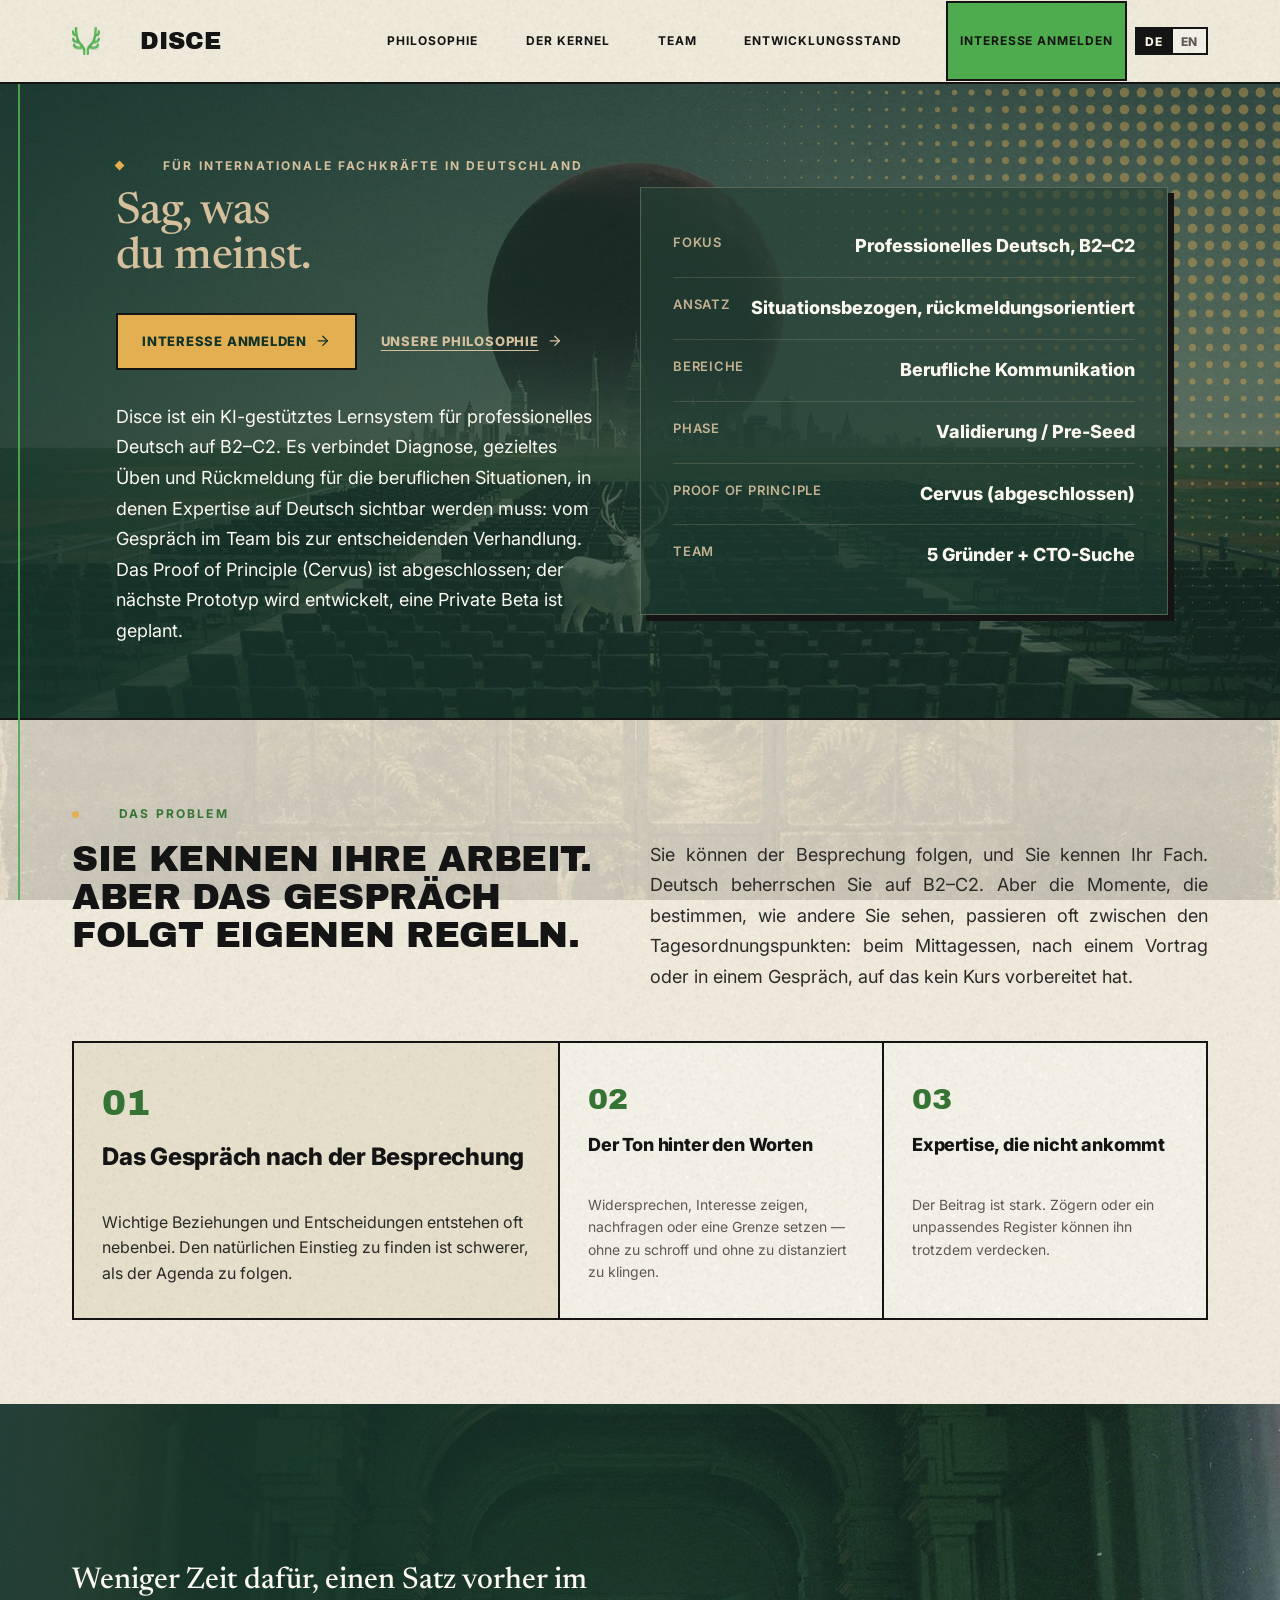
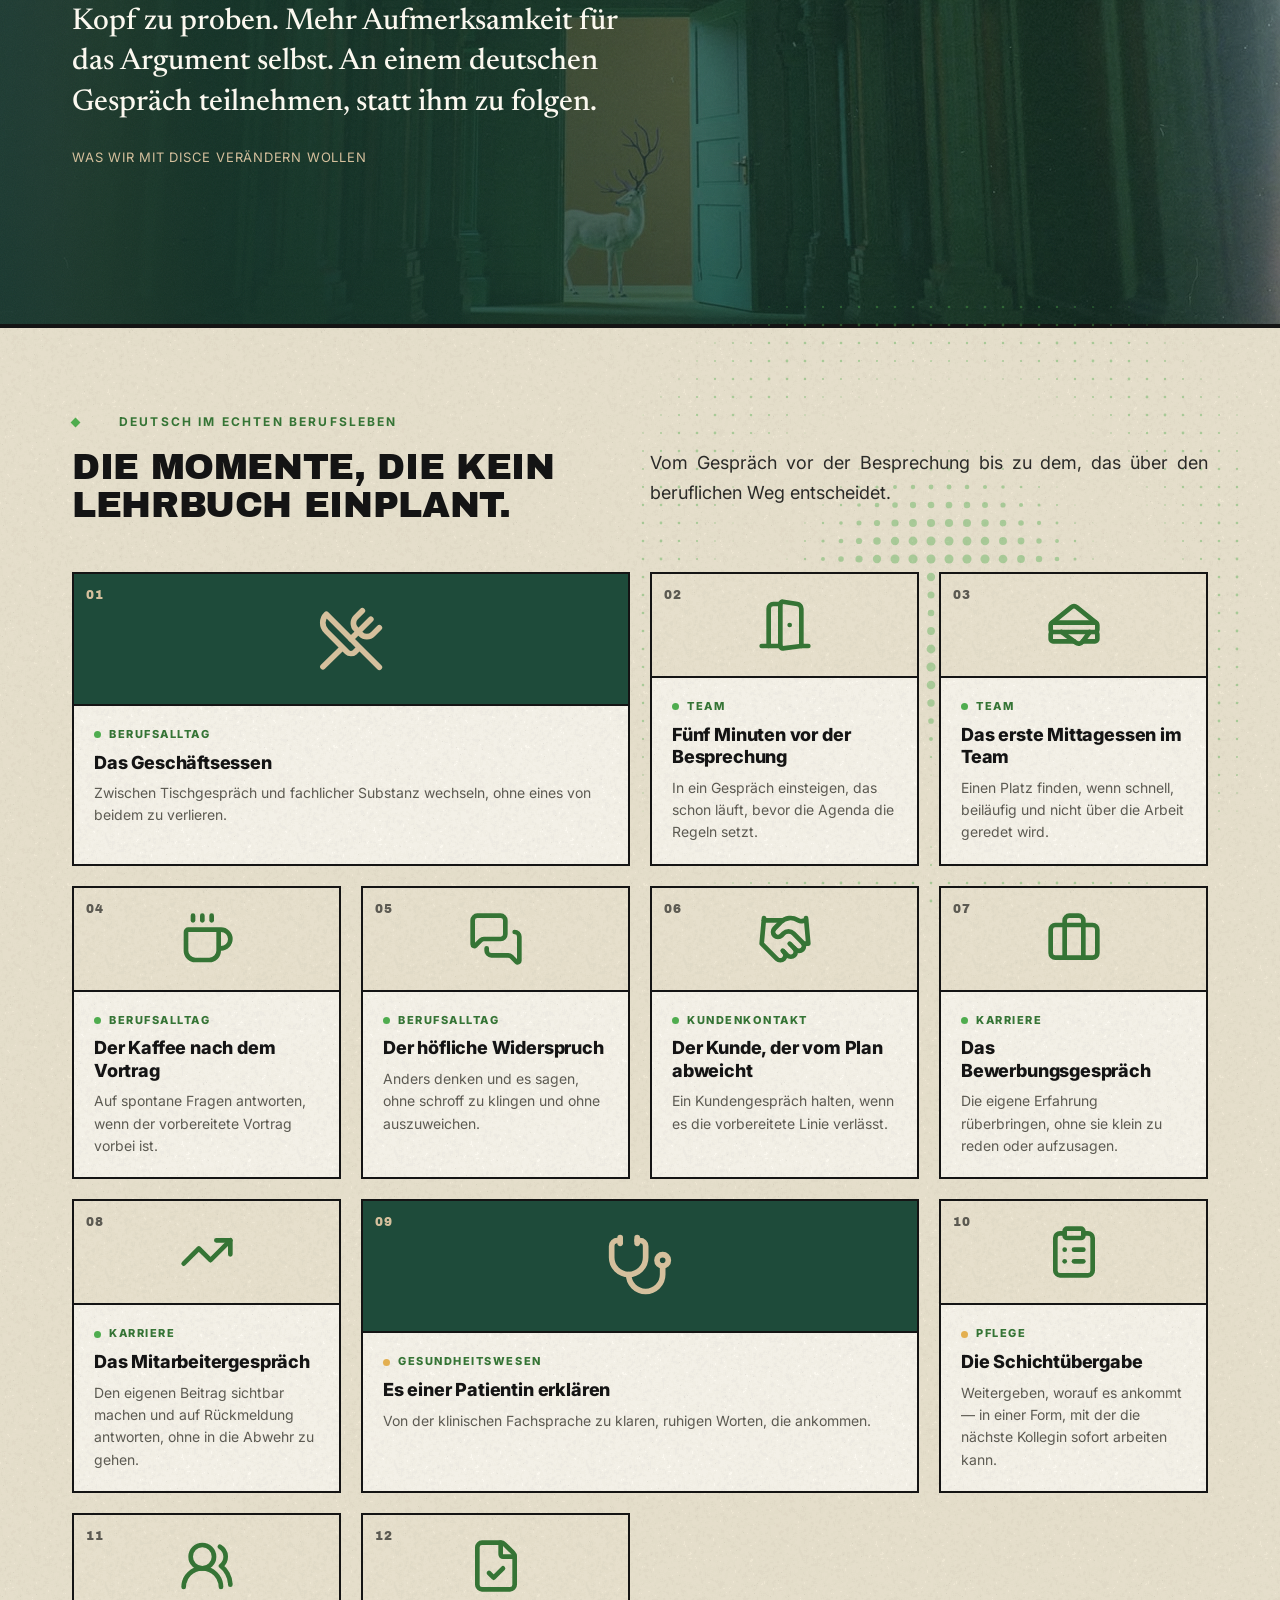
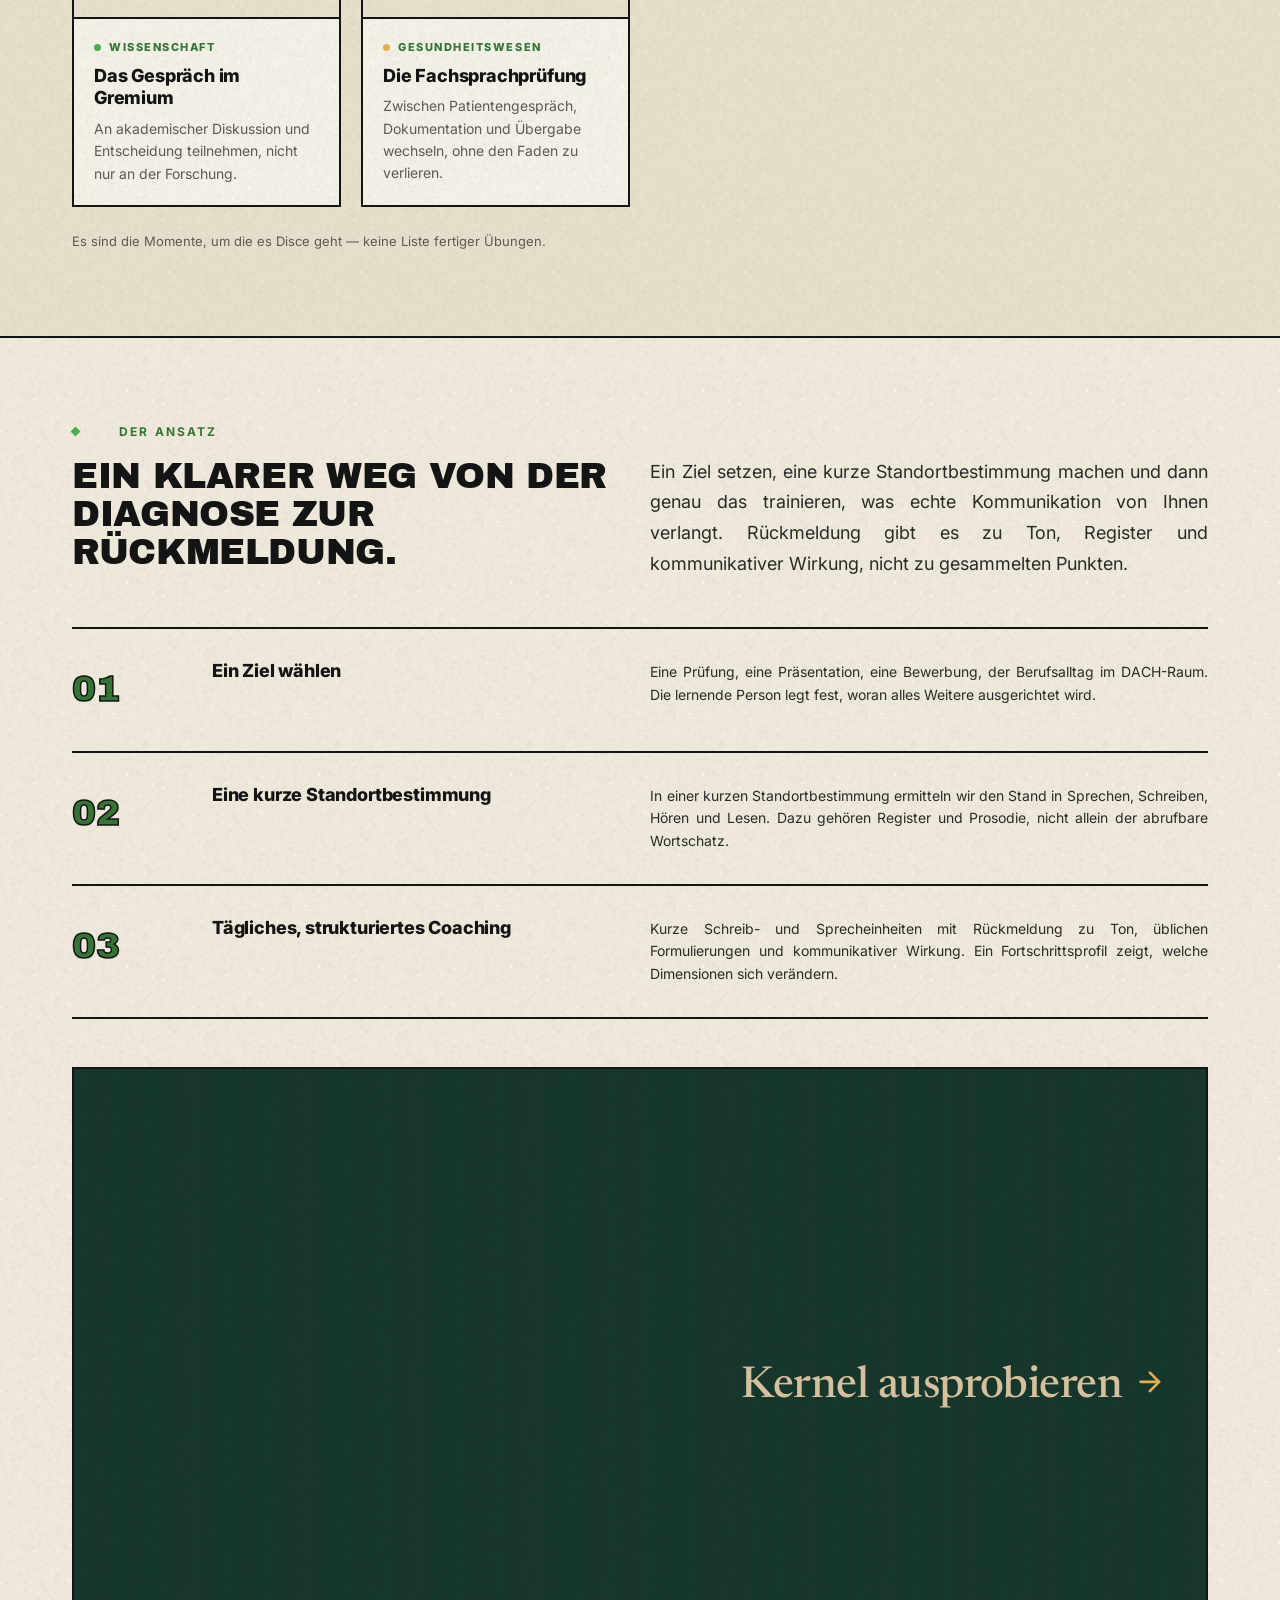
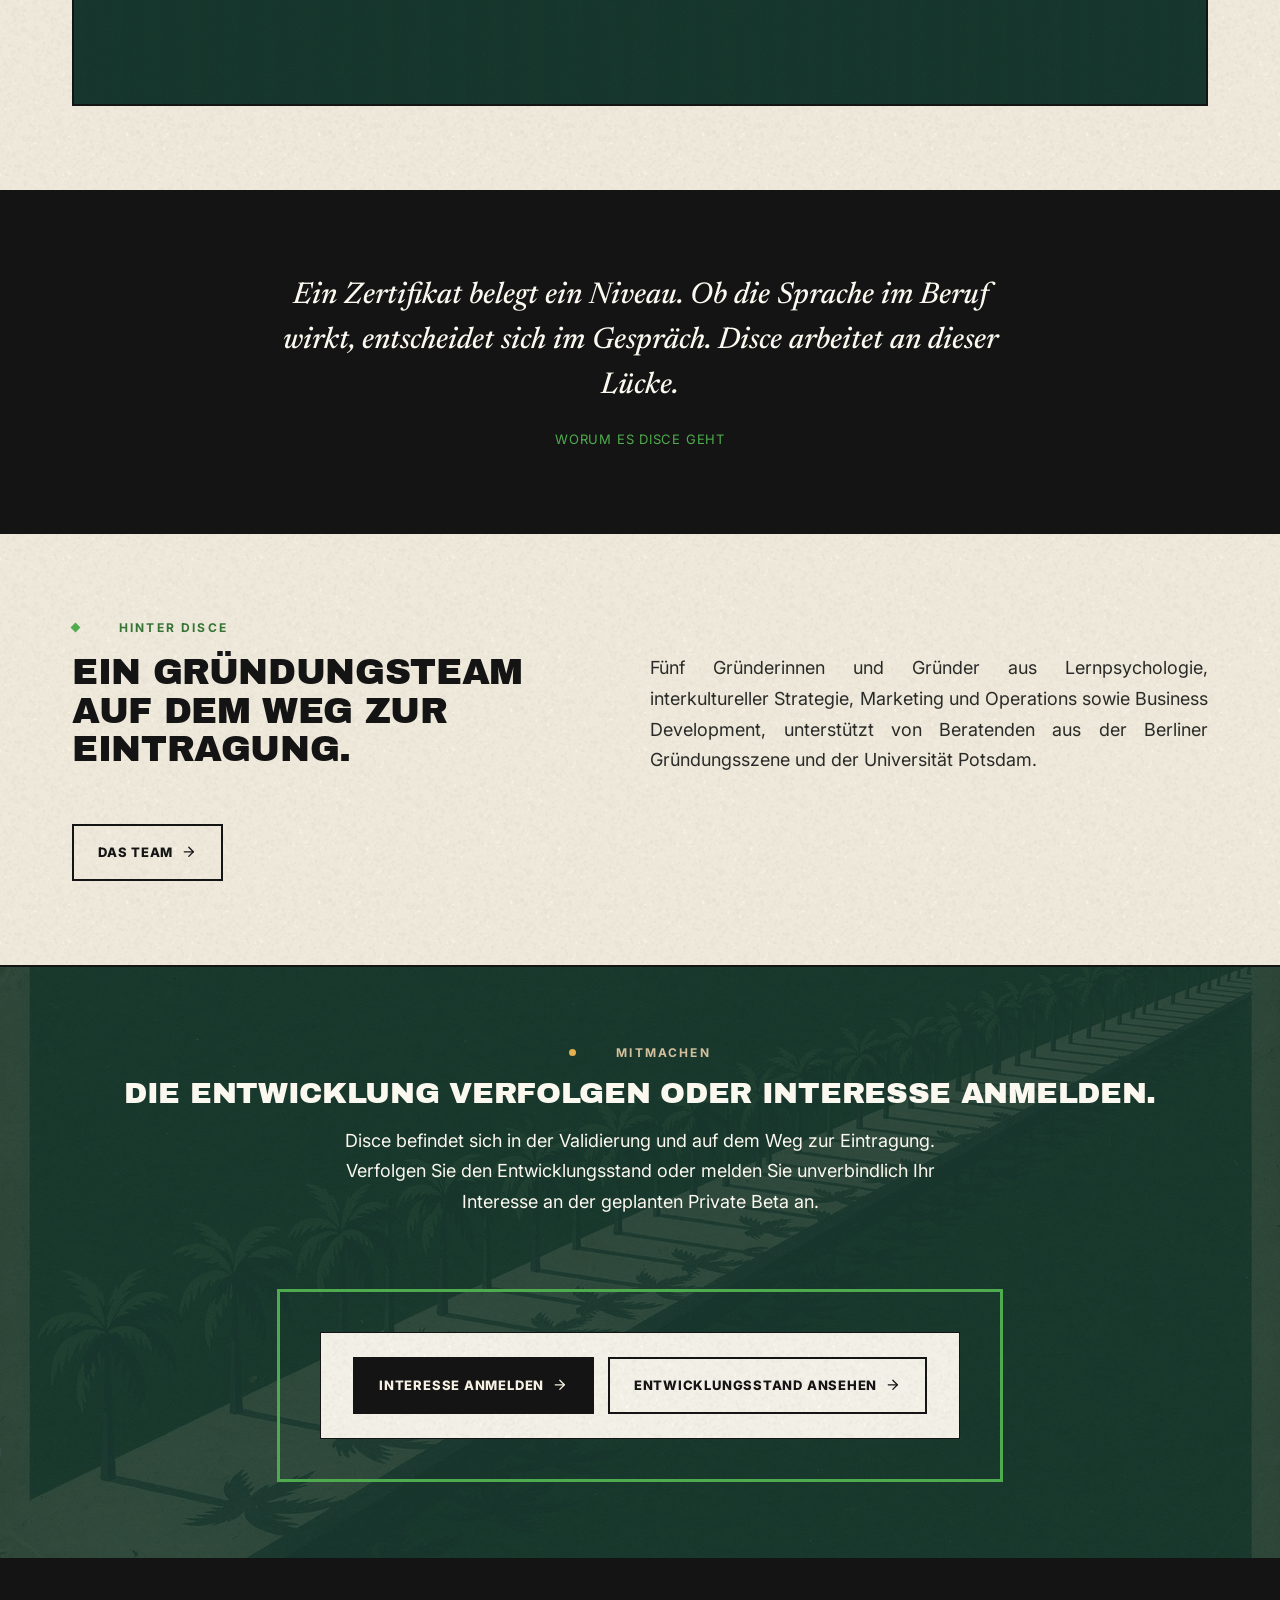
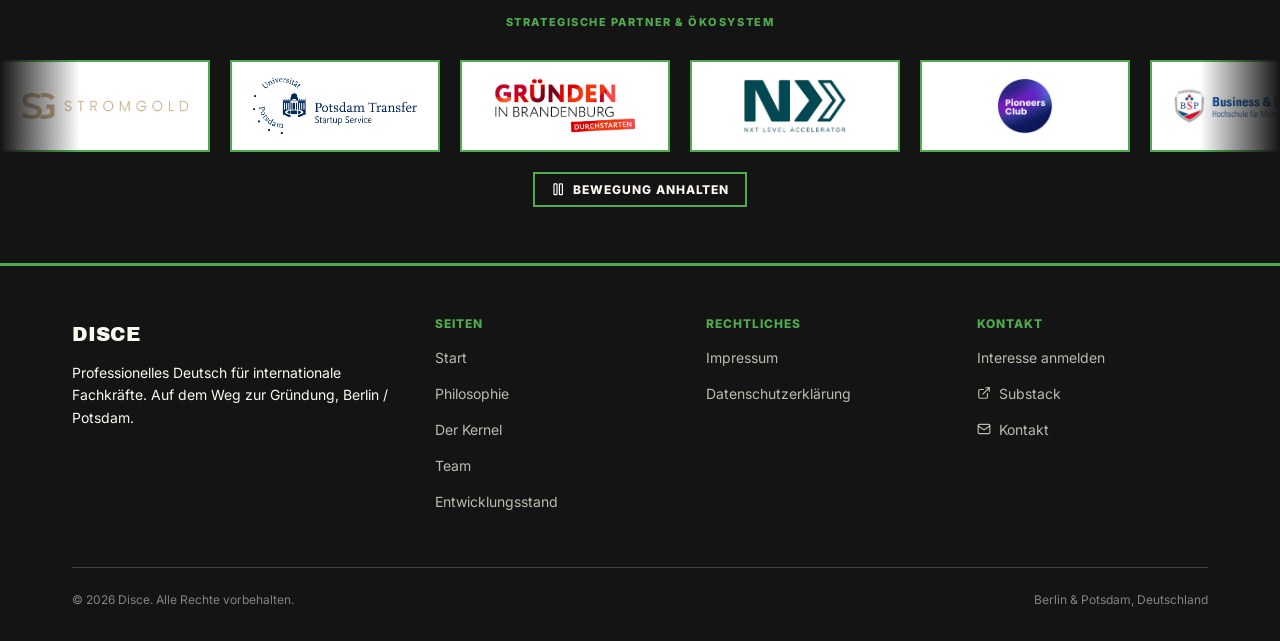
==== commit 5caeb251: "fix(a11y): use the light focus ring inside the hero (A3) The dark-surface focus list named .hero-pan" ====
--- a/index.html
+++ b/index.html
@@ -15,7 +15,7 @@
      the full minified sheet loads asynchronously below and re-applies every
      rule, so the rendered result is unchanged. -->
 <style>
-@font-face{font-family:'Archivo Black';font-style:normal;font-weight:400;font-display:swap;src:url('fonts/archivo-black-400.subset.woff2') format('woff2');}@font-face{font-family:'Inter';font-style:normal;font-weight:400 800;font-display:swap;src:url('fonts/inter-var.subset.woff2') format('woff2');}@font-face{font-family:'Newsreader';font-style:normal;font-weight:200 800;font-display:swap;src:url('fonts/newsreader-roman-var.subset.woff2') format('woff2');}:root{--legacy-ink:#141414;--legacy-paper:#FBF8EF;--green-forest:#1E4B3A;--ink-soft:#2A2A28;--cream:#F6F1E2;--green:#4FAC4E;--green-dark:#357435;--muted:#5C5A52;--line-soft:rgba(20,20,20,0.16);--green-deep:#123329;--green-sage:#77816A;--parchment:#D5C09D;--ochre:#E3AF50;--grain-film:url("data:image/svg+xml,%3Csvg xmlns='http://www.w3.org/2000/svg' width='140' height='140'%3E%3Cfilter id='n'%3E%3CfeTurbulence type='fractalNoise' baseFrequency='0.9' numOctaves='2' stitchTiles='stitch'/%3E%3C/filter%3E%3Crect width='100%25' height='100%25' filter='url(%23n)'/%3E%3C/svg%3E");--grain-film-opacity:0.05;--grain-paper:url('images/derived/paper-grain.webp');--grain-paper-size:192px 192px;--paper-grain:var(--grain-paper);--font-display:'Archivo Black','Inter',sans-serif;--font-body:'Inter',-apple-system,sans-serif;--fs-100:11px;--fs-200:12px;--fs-300:13px;--fs-400:14px;--fs-500:16px;--fs-600:18px;--fs-700:20px;--fs-800:24px;--fs-900:30px;--fs-1000:36px;--fs-1100:44px;--sp-4:4px;--sp-8:8px;--sp-12:12px;--sp-16:16px;--sp-20:20px;--sp-24:24px;--sp-28:28px;--sp-32:32px;--sp-40:40px;--sp-44:44px;--sp-48:48px;--sp-56:56px;--sp-72:72px;--sp-84:84px;--ease:cubic-bezier(0.2,0,0,1);--dur-fast:120ms;--dur-slow:260ms;--gen-cycle:26s;--maxw:1200px;}*{margin:0;padding:0;box-sizing:border-box;}html{scroll-behavior:smooth;}body{font-family:var(--font-body);color:var(--legacy-ink);background:var(--cream);line-height:1.6;font-size:var(--fs-500);-webkit-font-smoothing:antialiased;}.wrap{max-width:var(--maxw);margin:0 auto;padding:0 var(--sp-32);position:relative;}a{color:inherit;text-decoration:none;}img{max-width:100%;display:block;}h1,h2,h3,h4{font-family:var(--font-display);font-weight:400;line-height:1.06;color:var(--legacy-ink);letter-spacing:-0.01em;text-transform:uppercase;}h3,h4{text-transform:none;font-family:var(--font-body);font-weight:800;}p{color:var(--ink-soft);}.eyebrow{display:inline-flex;align-items:center;gap:var(--sp-40);font-family:var(--font-body);font-size:var(--fs-200);font-weight:700;letter-spacing:0.18em;text-transform:uppercase;color:var(--green-dark);margin-bottom:var(--sp-16);max-width:100%;overflow-wrap:anywhere;}.eyebrow::before{content:'';width:7px;height:7px;background:var(--green);transform:rotate(45deg);display:inline-block;flex-shrink:0;}.bg-ink .eyebrow,.bg-forest .eyebrow{color:var(--green);}.bg-ink .eyebrow::before,.bg-forest .eyebrow::before{background:var(--green);}.lede{font-size:var(--fs-600);color:var(--muted);max-width:620px;line-height:1.7;}body::before{content:'';position:fixed;top:0;bottom:0;left:18px;width:2px;background:var(--green);z-index:300;opacity:0.9;}@media (max-width: 700px){body::before{display:none;}}.site-header{position:sticky;top:0;z-index:500;background:var(--cream);border-bottom:2px solid var(--legacy-ink);}.nav{display:flex;align-items:center;justify-content:space-between;height:82px;}.brand{display:flex;align-items:center;gap:var(--sp-40);font-family:var(--font-display);font-size:var(--fs-800);color:var(--legacy-ink);text-transform:uppercase;}.brand .brand-mark{width:var(--sp-28);height:var(--sp-28);flex-shrink:0;}.brand picture{display:inline-flex;flex-shrink:0;}.nav-links{display:flex;align-items:center;gap:var(--sp-24);margin-left:auto;}.nav-links a{font-size:var(--fs-200);font-weight:700;letter-spacing:0.08em;text-transform:uppercase;color:var(--legacy-ink);padding:var(--sp-28) var(--sp-12);transition:background-color var(--dur-fast) var(--ease),color var(--dur-fast) var(--ease);}.nav-links a:hover,.nav-links a.active{background:var(--legacy-ink);color:var(--cream);}.nav-cta{background:var(--green) !important;color:var(--legacy-ink) !important;border:2px solid var(--legacy-ink);margin-left:8px;}.nav-cta:hover{background:var(--legacy-ink) !important;color:var(--green) !important;}.nav-toggle{display:none;background:none;border:2px solid var(--legacy-ink);padding:var(--sp-12) var(--sp-16);font-size:var(--fs-700);color:var(--legacy-ink);cursor:pointer;}@media (max-width: 1179px){.nav-links{position:fixed;top:82px;left:0;right:0;background:var(--cream);background-image:var(--paper-grain);background-repeat:repeat;background-size:var(--grain-paper-size);flex-direction:column;align-items:stretch;gap:0;border-bottom:2px solid var(--legacy-ink);max-height:0;overflow:hidden;transition:max-height var(--dur-slow) var(--ease);}.nav-links.open{max-height:560px;}.nav-links a{padding:var(--sp-16) var(--sp-32);border-bottom:1px solid var(--line-soft);}.nav-links .nav-cta{margin:16px 32px;text-align:center;}.nav-toggle{display:block;}}.hero{position:relative;padding:0;background-color:var(--green-deep);border-bottom:2px solid var(--legacy-ink);overflow:hidden;isolation:isolate;}.hero-bg{position:absolute;inset:0;z-index:0;display:block;background-image:url("[data-uri]");background-size:cover;background-position:50% 45%;}.hero-bg img{width:100%;height:100%;object-fit:cover;object-position:50% 45%;display:block;}.hero::before{content:'';position:absolute;inset:0;z-index:1;pointer-events:none;background:linear-gradient(90deg,rgba(18,51,41,0.80) 0%,rgba(18,51,41,0.58) 48%,rgba(18,51,41,0.34) 100%),linear-gradient(180deg,rgba(18,51,41,0.16) 0%,rgba(18,51,41,0.42) 100%);}.hero::after{content:'';position:absolute;inset:0;z-index:2;background-image:var(--grain-film);opacity:var(--grain-film-opacity);pointer-events:none;}.hero-map-bg{display:none;}.hero-grid{position:relative;z-index:3;display:grid;grid-template-columns:1fr 1fr;gap:0;align-items:stretch;min-height:560px;}.hero-grid > div:first-child{padding:var(--sp-72) var(--sp-48) var(--sp-72) var(--sp-44);display:flex;flex-direction:column;justify-content:center;position:relative;}.hero h1{font-family:'Newsreader',Georgia,serif;font-weight:500;font-size:var(--fs-1100);text-transform:none;letter-spacing:-0.012em;line-height:1.02;color:var(--parchment);margin-bottom:var(--sp-24);max-width:560px;}.hero .pronunciation{display:none;}.hero .eyebrow{color:var(--parchment);}.hero .eyebrow::before{background:var(--ochre);}.hero .lede{color:var(--legacy-paper);}.hero-actions{display:flex;gap:var(--sp-16);margin-top:var(--sp-32);flex-wrap:wrap;}.hero .hero-actions{gap:var(--sp-24);align-items:center;margin-top:var(--sp-8);margin-bottom:var(--sp-32);}.btn-primary,.btn-secondary{display:inline-block;padding:var(--sp-16) var(--sp-24);font-size:var(--fs-300);font-weight:800;letter-spacing:0.06em;text-transform:uppercase;transition:background-color var(--dur-fast) var(--ease),color var(--dur-fast) var(--ease),border-color var(--dur-fast) var(--ease);border:2px solid var(--legacy-ink);}.btn-primary{background:var(--legacy-ink);color:var(--cream);}.btn-primary:hover{background:var(--green);color:var(--legacy-ink);border-color:var(--legacy-ink);}.btn-secondary{background:transparent;color:var(--legacy-ink);}.btn-secondary:hover{background:var(--legacy-ink);color:var(--cream);}.hero .btn-primary{background:var(--ochre);color:var(--green-deep);}.hero .btn-primary:hover{background:var(--parchment);color:var(--legacy-ink);border-color:var(--legacy-ink);}.hero .btn-secondary{padding:var(--sp-4) 0;border:0;background:transparent;color:var(--parchment);text-decoration:underline;text-decoration-thickness:1px;text-underline-offset:4px;}.hero .btn-secondary:hover{background:transparent;color:var(--ochre);text-decoration-color:var(--ochre);}.hero .glass-card{position:relative;border-radius:0;border:1px solid rgba(213,192,157,0.30);background:linear-gradient(180deg,rgba(213,192,157,0.07),rgba(213,192,157,0.03)),rgba(18,51,41,0.66);box-shadow:6px 6px 0 var(--legacy-ink);color:var(--legacy-paper);}.hero .hero-panel{position:relative;align-self:center;margin:var(--sp-40) var(--sp-40) var(--sp-40) 0;padding:var(--sp-28) var(--sp-32);background:linear-gradient(180deg,rgba(213,192,157,0.07),rgba(213,192,157,0.03)),rgba(18,51,41,0.66);border:1px solid rgba(213,192,157,0.30);box-shadow:6px 6px 0 var(--legacy-ink);overflow:hidden;}.hero .hero-panel .stat-row{position:relative;z-index:1;display:flex;justify-content:space-between;padding:var(--sp-16) 0;border-bottom:1px solid rgba(213,192,157,0.18);font-size:var(--fs-600);}.hero .hero-panel .stat-row:last-child{border-bottom:none;}.hero .hero-panel .stat-label{color:rgba(213,192,157,0.9);font-weight:600;text-transform:uppercase;font-size:var(--fs-300);letter-spacing:0.06em;}.hero .hero-panel .stat-value{font-weight:800;color:var(--legacy-paper);text-align:right;}.hero .glass-testimonial{margin-top:var(--sp-40);max-width:480px;padding:var(--sp-24);}.hero .glass-testimonial blockquote{font-family:'Newsreader',Georgia,serif;font-size:var(--fs-700);line-height:1.35;color:var(--legacy-paper);}.hero .glass-testimonial figcaption{margin-top:var(--sp-16);font-size:var(--fs-100);letter-spacing:0.08em;text-transform:uppercase;color:var(--parchment);}@media (max-width: 900px){.hero-grid{grid-template-columns:1fr;min-height:0;}.hero{--hero-band:340px;background-color:var(--green-forest);}.hero::before{display:none;}.hero-bg{height:var(--hero-band);bottom:auto;}.hero-grid{padding-top:var(--hero-band);}.hero-grid > div:first-child{padding:var(--sp-56) var(--sp-32);}.hero .hero-panel{margin:var(--sp-16) var(--sp-32) var(--sp-8);border-left:1px solid rgba(213,192,157,0.30);}.hero .glass-testimonial{max-width:none;margin:var(--sp-24) 0 var(--sp-40);}.hero h1{font-size:var(--fs-900);}}section{padding:var(--sp-84) 0;}*:focus-visible{outline:3px solid var(--legacy-ink);outline-offset:2px;}.bg-ink *:focus-visible,.bg-forest *:focus-visible,.site-footer *:focus-visible,.hero-panel *:focus-visible,.ticker-section *:focus-visible{outline-color:var(--legacy-paper);}.skip-link{position:fixed;top:var(--sp-8);left:var(--sp-8);z-index:2000;padding:10px var(--sp-16);background:var(--legacy-ink);color:var(--legacy-paper);font-family:var(--font-body);font-size:var(--fs-400);font-weight:700;text-decoration:none;border:2px solid var(--green);transform:translateY(-200%);transition:transform 120ms ease-out;}.skip-link:focus{transform:translateY(0);outline:3px solid var(--legacy-paper);outline-offset:2px;}main:focus{outline:none;}.portrait-layer{position:fixed;inset:0;z-index:0;pointer-events:none;overflow:hidden;}.portrait-layer img{position:absolute;width:360px;height:auto;opacity:0.12;filter:grayscale(100%);}.portrait-goethe{left:4%;top:34%;}.portrait-wittgenstein{right:4%;top:8%;}@media (max-width: 1100px){.portrait-layer{display:none;}}@media (prefers-reduced-motion: reduce){.portrait-layer img{transition:none;}}body.lang-de [data-lang="en"]{display:none;}body.lang-en [data-lang="de"]{display:none;}html.pre-en body:not(.lang-de):not(.lang-en) [data-lang="de"]{display:none;}html:not(.pre-en) body:not(.lang-de):not(.lang-en) [data-lang="en"]{display:none;}.lang-switch{display:inline-flex;border:2px solid var(--legacy-ink);background:var(--legacy-paper);margin-left:var(--sp-8);flex:none;}.lang-switch button{font-family:var(--font-body);font-size:var(--fs-200);font-weight:800;letter-spacing:0.06em;padding:var(--sp-4) var(--sp-8);background:transparent;color:var(--muted);border:none;cursor:pointer;transition:background-color var(--dur-fast) var(--ease),color var(--dur-fast) var(--ease);}.lang-switch button + button{border-left:2px solid var(--legacy-ink);}.lang-switch button:hover{color:var(--legacy-ink);}.lang-switch button[aria-pressed="true"]{background:var(--legacy-ink);color:var(--cream);}@media (max-width: 1179px){.lang-switch{order:1;margin:0 var(--sp-12) 0 auto;}.nav-toggle{order:2;}}@media (max-width: 420px){.brand{gap:var(--sp-16);}.lang-switch{margin-right:var(--sp-8);}}@media (max-width: 360px){.brand{gap:var(--sp-8);}.nav-toggle{padding:var(--sp-8) var(--sp-12);}}h1,h2,h3,h4,.prose,.lede{overflow-wrap:break-word;}.cta-frame{min-width:0;max-width:100%;}.cta-frame .btn-primary,.cta-frame .btn-secondary{min-width:0;max-width:100%;overflow-wrap:break-word;}@media (max-width: 480px){:lang(de) h1,:lang(de) h2,:lang(de) h3{hyphens:auto;-webkit-hyphens:auto;}:lang(de) .cta-frame .btn-primary,:lang(de) .cta-frame .btn-secondary{hyphens:auto;-webkit-hyphens:auto;}.cta-frame{padding:var(--sp-20);}.cta-frame-inner{padding:var(--sp-16) var(--sp-12);}.cta-frame .btn-primary,.cta-frame .btn-secondary{padding-left:var(--sp-12);padding-right:var(--sp-12);}.hero .hero-panel .stat-row{flex-wrap:wrap;font-size:var(--fs-500);}.hero .hero-panel .stat-value{text-align:left;}.hero{--hero-band:280px;}.hero h1{font-size:var(--fs-1000);}.hero .glass-testimonial blockquote{font-size:var(--fs-600);}}:root{--botanical-opacity:0.25;}body{--botanical-image:url('images/derived/greenery-horizon-watertower-2560.webp');--botanical-position:74% 50%;}body:has(.hero){--botanical-image:url('images/derived/greenery-conservatory-moon-1254.webp');--botanical-position:58% 42%;}body.page-kernel{--botanical-image:none;}@media (min-width: 1120px){body:has(.phil-ambient)::after{--phil-pane:clamp(320px,26vw,380px);-webkit-mask-image:linear-gradient(90deg,#000 0%,#000 calc(100% - var(--phil-pane) - 180px),rgba(0,0,0,0) calc(100% - var(--phil-pane) - 16px));mask-image:linear-gradient(90deg,#000 0%,#000 calc(100% - var(--phil-pane) - 180px),rgba(0,0,0,0) calc(100% - var(--phil-pane) - 16px));}}body::after{content:'';position:fixed;inset:0;z-index:-1;pointer-events:none;background-image:var(--botanical-image,none);background-size:cover;background-position:var(--botanical-position,50% 50%);background-repeat:no-repeat;opacity:var(--botanical-opacity);}@media (max-width: 1023px){body::after{display:none;}}.dot-field{position:absolute;inset:0;overflow:hidden;pointer-events:none;--dot-clear:150px;background-repeat:no-repeat;background-position:right top;background-size:cover;}.dot-field-canvas{position:absolute;inset:0;width:100%;height:100%;display:block;}.dot-field.is-gen-active{background-image:none;}.dot-field.is-reactive{-webkit-mask-image:radial-gradient(circle var(--dot-clear) at var(--dot-x,50%) var(--dot-y,50%),transparent 0,transparent 50%,#000 100%);mask-image:radial-gradient(circle var(--dot-clear) at var(--dot-x,50%) var(--dot-y,50%),transparent 0,transparent 50%,#000 100%);}.dot-field--hero{left:auto;width:min(46%,640px);--dot-pitch:17;--dot-radius:6;--dot-min:0.06;background-image:url('images/derived/dot-bloom-green.png');}.dot-field--hero-dark{z-index:2;opacity:0.4;background-image:url('images/derived/dot-bloom-ochre.png');--dot-color-a:var(--ochre);--dot-color-b:var(--parchment);}.has-focal{position:relative;}.has-focal > *:not(.dot-field){position:relative;z-index:1;}@media (max-width: 768px){.dot-field--hero{display:none;}}
+@font-face{font-family:'Archivo Black';font-style:normal;font-weight:400;font-display:swap;src:url('fonts/archivo-black-400.subset.woff2') format('woff2');}@font-face{font-family:'Inter';font-style:normal;font-weight:400 800;font-display:swap;src:url('fonts/inter-var.subset.woff2') format('woff2');}@font-face{font-family:'Newsreader';font-style:normal;font-weight:200 800;font-display:swap;src:url('fonts/newsreader-roman-var.subset.woff2') format('woff2');}:root{--legacy-ink:#141414;--legacy-paper:#FBF8EF;--green-forest:#1E4B3A;--ink-soft:#2A2A28;--cream:#F6F1E2;--green:#4FAC4E;--green-dark:#357435;--muted:#5C5A52;--line-soft:rgba(20,20,20,0.16);--green-deep:#123329;--green-sage:#77816A;--parchment:#D5C09D;--ochre:#E3AF50;--grain-film:url("data:image/svg+xml,%3Csvg xmlns='http://www.w3.org/2000/svg' width='140' height='140'%3E%3Cfilter id='n'%3E%3CfeTurbulence type='fractalNoise' baseFrequency='0.9' numOctaves='2' stitchTiles='stitch'/%3E%3C/filter%3E%3Crect width='100%25' height='100%25' filter='url(%23n)'/%3E%3C/svg%3E");--grain-film-opacity:0.05;--grain-paper:url('images/derived/paper-grain.webp');--grain-paper-size:192px 192px;--paper-grain:var(--grain-paper);--font-display:'Archivo Black','Inter',sans-serif;--font-body:'Inter',-apple-system,sans-serif;--fs-100:11px;--fs-200:12px;--fs-300:13px;--fs-400:14px;--fs-500:16px;--fs-600:18px;--fs-700:20px;--fs-800:24px;--fs-900:30px;--fs-1000:36px;--fs-1100:44px;--sp-4:4px;--sp-8:8px;--sp-12:12px;--sp-16:16px;--sp-20:20px;--sp-24:24px;--sp-28:28px;--sp-32:32px;--sp-40:40px;--sp-44:44px;--sp-48:48px;--sp-56:56px;--sp-72:72px;--sp-84:84px;--ease:cubic-bezier(0.2,0,0,1);--dur-fast:120ms;--dur-slow:260ms;--gen-cycle:26s;--maxw:1200px;}*{margin:0;padding:0;box-sizing:border-box;}html{scroll-behavior:smooth;}body{font-family:var(--font-body);color:var(--legacy-ink);background:var(--cream);line-height:1.6;font-size:var(--fs-500);-webkit-font-smoothing:antialiased;}.wrap{max-width:var(--maxw);margin:0 auto;padding:0 var(--sp-32);position:relative;}a{color:inherit;text-decoration:none;}img{max-width:100%;display:block;}h1,h2,h3,h4{font-family:var(--font-display);font-weight:400;line-height:1.06;color:var(--legacy-ink);letter-spacing:-0.01em;text-transform:uppercase;}h3,h4{text-transform:none;font-family:var(--font-body);font-weight:800;}p{color:var(--ink-soft);}.eyebrow{display:inline-flex;align-items:center;gap:var(--sp-40);font-family:var(--font-body);font-size:var(--fs-200);font-weight:700;letter-spacing:0.18em;text-transform:uppercase;color:var(--green-dark);margin-bottom:var(--sp-16);max-width:100%;overflow-wrap:anywhere;}.eyebrow::before{content:'';width:7px;height:7px;background:var(--green);transform:rotate(45deg);display:inline-block;flex-shrink:0;}.bg-ink .eyebrow,.bg-forest .eyebrow{color:var(--green);}.bg-ink .eyebrow::before,.bg-forest .eyebrow::before{background:var(--green);}.lede{font-size:var(--fs-600);color:var(--muted);max-width:620px;line-height:1.7;}body::before{content:'';position:fixed;top:0;bottom:0;left:18px;width:2px;background:var(--green);z-index:300;opacity:0.9;}@media (max-width: 700px){body::before{display:none;}}.site-header{position:sticky;top:0;z-index:500;background:var(--cream);border-bottom:2px solid var(--legacy-ink);}.nav{display:flex;align-items:center;justify-content:space-between;height:82px;}.brand{display:flex;align-items:center;gap:var(--sp-40);font-family:var(--font-display);font-size:var(--fs-800);color:var(--legacy-ink);text-transform:uppercase;}.brand .brand-mark{width:var(--sp-28);height:var(--sp-28);flex-shrink:0;}.brand picture{display:inline-flex;flex-shrink:0;}.nav-links{display:flex;align-items:center;gap:var(--sp-24);margin-left:auto;}.nav-links a{font-size:var(--fs-200);font-weight:700;letter-spacing:0.08em;text-transform:uppercase;color:var(--legacy-ink);padding:var(--sp-28) var(--sp-12);transition:background-color var(--dur-fast) var(--ease),color var(--dur-fast) var(--ease);}.nav-links a:hover,.nav-links a.active{background:var(--legacy-ink);color:var(--cream);}.nav-cta{background:var(--green) !important;color:var(--legacy-ink) !important;border:2px solid var(--legacy-ink);margin-left:8px;}.nav-cta:hover{background:var(--legacy-ink) !important;color:var(--green) !important;}.nav-toggle{display:none;background:none;border:2px solid var(--legacy-ink);padding:var(--sp-12) var(--sp-16);font-size:var(--fs-700);color:var(--legacy-ink);cursor:pointer;}@media (max-width: 1179px){.nav-links{position:fixed;top:82px;left:0;right:0;background:var(--cream);background-image:var(--paper-grain);background-repeat:repeat;background-size:var(--grain-paper-size);flex-direction:column;align-items:stretch;gap:0;border-bottom:2px solid var(--legacy-ink);max-height:0;overflow:hidden;transition:max-height var(--dur-slow) var(--ease);}.nav-links.open{max-height:560px;}.nav-links a{padding:var(--sp-16) var(--sp-32);border-bottom:1px solid var(--line-soft);}.nav-links .nav-cta{margin:16px 32px;text-align:center;}.nav-toggle{display:block;}}.hero{position:relative;padding:0;background-color:var(--green-deep);border-bottom:2px solid var(--legacy-ink);overflow:hidden;isolation:isolate;}.hero-bg{position:absolute;inset:0;z-index:0;display:block;background-image:url("[data-uri]");background-size:cover;background-position:50% 45%;}.hero-bg img{width:100%;height:100%;object-fit:cover;object-position:50% 45%;display:block;}.hero::before{content:'';position:absolute;inset:0;z-index:1;pointer-events:none;background:linear-gradient(90deg,rgba(18,51,41,0.80) 0%,rgba(18,51,41,0.58) 48%,rgba(18,51,41,0.34) 100%),linear-gradient(180deg,rgba(18,51,41,0.16) 0%,rgba(18,51,41,0.42) 100%);}.hero::after{content:'';position:absolute;inset:0;z-index:2;background-image:var(--grain-film);opacity:var(--grain-film-opacity);pointer-events:none;}.hero-map-bg{display:none;}.hero-grid{position:relative;z-index:3;display:grid;grid-template-columns:1fr 1fr;gap:0;align-items:stretch;min-height:560px;}.hero-grid > div:first-child{padding:var(--sp-72) var(--sp-48) var(--sp-72) var(--sp-44);display:flex;flex-direction:column;justify-content:center;position:relative;}.hero h1{font-family:'Newsreader',Georgia,serif;font-weight:500;font-size:var(--fs-1100);text-transform:none;letter-spacing:-0.012em;line-height:1.02;color:var(--parchment);margin-bottom:var(--sp-24);max-width:560px;}.hero .pronunciation{display:none;}.hero .eyebrow{color:var(--parchment);}.hero .eyebrow::before{background:var(--ochre);}.hero .lede{color:var(--legacy-paper);}.hero-actions{display:flex;gap:var(--sp-16);margin-top:var(--sp-32);flex-wrap:wrap;}.hero .hero-actions{gap:var(--sp-24);align-items:center;margin-top:var(--sp-8);margin-bottom:var(--sp-32);}.btn-primary,.btn-secondary{display:inline-block;padding:var(--sp-16) var(--sp-24);font-size:var(--fs-300);font-weight:800;letter-spacing:0.06em;text-transform:uppercase;transition:background-color var(--dur-fast) var(--ease),color var(--dur-fast) var(--ease),border-color var(--dur-fast) var(--ease);border:2px solid var(--legacy-ink);}.btn-primary{background:var(--legacy-ink);color:var(--cream);}.btn-primary:hover{background:var(--green);color:var(--legacy-ink);border-color:var(--legacy-ink);}.btn-secondary{background:transparent;color:var(--legacy-ink);}.btn-secondary:hover{background:var(--legacy-ink);color:var(--cream);}.hero .btn-primary{background:var(--ochre);color:var(--green-deep);}.hero .btn-primary:hover{background:var(--parchment);color:var(--legacy-ink);border-color:var(--legacy-ink);}.hero .btn-secondary{padding:var(--sp-4) 0;border:0;background:transparent;color:var(--parchment);text-decoration:underline;text-decoration-thickness:1px;text-underline-offset:4px;}.hero .btn-secondary:hover{background:transparent;color:var(--ochre);text-decoration-color:var(--ochre);}.hero .glass-card{position:relative;border-radius:0;border:1px solid rgba(213,192,157,0.30);background:linear-gradient(180deg,rgba(213,192,157,0.07),rgba(213,192,157,0.03)),rgba(18,51,41,0.66);box-shadow:6px 6px 0 var(--legacy-ink);color:var(--legacy-paper);}.hero .hero-panel{position:relative;align-self:center;margin:var(--sp-40) var(--sp-40) var(--sp-40) 0;padding:var(--sp-28) var(--sp-32);background:linear-gradient(180deg,rgba(213,192,157,0.07),rgba(213,192,157,0.03)),rgba(18,51,41,0.66);border:1px solid rgba(213,192,157,0.30);box-shadow:6px 6px 0 var(--legacy-ink);overflow:hidden;}.hero .hero-panel .stat-row{position:relative;z-index:1;display:flex;justify-content:space-between;padding:var(--sp-16) 0;border-bottom:1px solid rgba(213,192,157,0.18);font-size:var(--fs-600);}.hero .hero-panel .stat-row:last-child{border-bottom:none;}.hero .hero-panel .stat-label{color:rgba(213,192,157,0.9);font-weight:600;text-transform:uppercase;font-size:var(--fs-300);letter-spacing:0.06em;}.hero .hero-panel .stat-value{font-weight:800;color:var(--legacy-paper);text-align:right;}.hero .glass-testimonial{margin-top:var(--sp-40);max-width:480px;padding:var(--sp-24);}.hero .glass-testimonial blockquote{font-family:'Newsreader',Georgia,serif;font-size:var(--fs-700);line-height:1.35;color:var(--legacy-paper);}.hero .glass-testimonial figcaption{margin-top:var(--sp-16);font-size:var(--fs-100);letter-spacing:0.08em;text-transform:uppercase;color:var(--parchment);}@media (max-width: 900px){.hero-grid{grid-template-columns:1fr;min-height:0;}.hero{--hero-band:340px;background-color:var(--green-forest);}.hero::before{display:none;}.hero-bg{height:var(--hero-band);bottom:auto;}.hero-grid{padding-top:var(--hero-band);}.hero-grid > div:first-child{padding:var(--sp-56) var(--sp-32);}.hero .hero-panel{margin:var(--sp-16) var(--sp-32) var(--sp-8);border-left:1px solid rgba(213,192,157,0.30);}.hero .glass-testimonial{max-width:none;margin:var(--sp-24) 0 var(--sp-40);}.hero h1{font-size:var(--fs-900);}}section{padding:var(--sp-84) 0;}*:focus-visible{outline:3px solid var(--legacy-ink);outline-offset:2px;}.bg-ink *:focus-visible,.bg-forest *:focus-visible,.site-footer *:focus-visible,.hero *:focus-visible,.ticker-section *:focus-visible{outline-color:var(--legacy-paper);}.skip-link{position:fixed;top:var(--sp-8);left:var(--sp-8);z-index:2000;padding:10px var(--sp-16);background:var(--legacy-ink);color:var(--legacy-paper);font-family:var(--font-body);font-size:var(--fs-400);font-weight:700;text-decoration:none;border:2px solid var(--green);transform:translateY(-200%);transition:transform 120ms ease-out;}.skip-link:focus{transform:translateY(0);outline:3px solid var(--legacy-paper);outline-offset:2px;}main:focus{outline:none;}.portrait-layer{position:fixed;inset:0;z-index:0;pointer-events:none;overflow:hidden;}.portrait-layer img{position:absolute;width:360px;height:auto;opacity:0.12;filter:grayscale(100%);}.portrait-goethe{left:4%;top:34%;}.portrait-wittgenstein{right:4%;top:8%;}@media (max-width: 1100px){.portrait-layer{display:none;}}@media (prefers-reduced-motion: reduce){.portrait-layer img{transition:none;}}body.lang-de [data-lang="en"]{display:none;}body.lang-en [data-lang="de"]{display:none;}html.pre-en body:not(.lang-de):not(.lang-en) [data-lang="de"]{display:none;}html:not(.pre-en) body:not(.lang-de):not(.lang-en) [data-lang="en"]{display:none;}.lang-switch{display:inline-flex;border:2px solid var(--legacy-ink);background:var(--legacy-paper);margin-left:var(--sp-8);flex:none;}.lang-switch button{font-family:var(--font-body);font-size:var(--fs-200);font-weight:800;letter-spacing:0.06em;padding:var(--sp-4) var(--sp-8);background:transparent;color:var(--muted);border:none;cursor:pointer;transition:background-color var(--dur-fast) var(--ease),color var(--dur-fast) var(--ease);}.lang-switch button + button{border-left:2px solid var(--legacy-ink);}.lang-switch button:hover{color:var(--legacy-ink);}.lang-switch button[aria-pressed="true"]{background:var(--legacy-ink);color:var(--cream);}@media (max-width: 1179px){.lang-switch{order:1;margin:0 var(--sp-12) 0 auto;}.nav-toggle{order:2;}}@media (max-width: 420px){.brand{gap:var(--sp-16);}.lang-switch{margin-right:var(--sp-8);}}@media (max-width: 360px){.brand{gap:var(--sp-8);}.nav-toggle{padding:var(--sp-8) var(--sp-12);}}h1,h2,h3,h4,.prose,.lede{overflow-wrap:break-word;}.cta-frame{min-width:0;max-width:100%;}.cta-frame .btn-primary,.cta-frame .btn-secondary{min-width:0;max-width:100%;overflow-wrap:break-word;}@media (max-width: 480px){:lang(de) h1,:lang(de) h2,:lang(de) h3{hyphens:auto;-webkit-hyphens:auto;}:lang(de) .cta-frame .btn-primary,:lang(de) .cta-frame .btn-secondary{hyphens:auto;-webkit-hyphens:auto;}.cta-frame{padding:var(--sp-20);}.cta-frame-inner{padding:var(--sp-16) var(--sp-12);}.cta-frame .btn-primary,.cta-frame .btn-secondary{padding-left:var(--sp-12);padding-right:var(--sp-12);}.hero .hero-panel .stat-row{flex-wrap:wrap;font-size:var(--fs-500);}.hero .hero-panel .stat-value{text-align:left;}.hero{--hero-band:280px;}.hero h1{font-size:var(--fs-1000);}.hero .glass-testimonial blockquote{font-size:var(--fs-600);}}:root{--botanical-opacity:0.25;}body{--botanical-image:url('images/derived/greenery-horizon-watertower-2560.webp');--botanical-position:74% 50%;}body:has(.hero){--botanical-image:url('images/derived/greenery-conservatory-moon-1254.webp');--botanical-position:58% 42%;}body.page-kernel{--botanical-image:none;}@media (min-width: 1120px){body:has(.phil-ambient)::after{--phil-pane:clamp(320px,26vw,380px);-webkit-mask-image:linear-gradient(90deg,#000 0%,#000 calc(100% - var(--phil-pane) - 180px),rgba(0,0,0,0) calc(100% - var(--phil-pane) - 16px));mask-image:linear-gradient(90deg,#000 0%,#000 calc(100% - var(--phil-pane) - 180px),rgba(0,0,0,0) calc(100% - var(--phil-pane) - 16px));}}body::after{content:'';position:fixed;inset:0;z-index:-1;pointer-events:none;background-image:var(--botanical-image,none);background-size:cover;background-position:var(--botanical-position,50% 50%);background-repeat:no-repeat;opacity:var(--botanical-opacity);}@media (max-width: 1023px){body::after{display:none;}}.dot-field{position:absolute;inset:0;overflow:hidden;pointer-events:none;--dot-clear:150px;background-repeat:no-repeat;background-position:right top;background-size:cover;}.dot-field-canvas{position:absolute;inset:0;width:100%;height:100%;display:block;}.dot-field.is-gen-active{background-image:none;}.dot-field.is-reactive{-webkit-mask-image:radial-gradient(circle var(--dot-clear) at var(--dot-x,50%) var(--dot-y,50%),transparent 0,transparent 50%,#000 100%);mask-image:radial-gradient(circle var(--dot-clear) at var(--dot-x,50%) var(--dot-y,50%),transparent 0,transparent 50%,#000 100%);}.dot-field--hero{left:auto;width:min(46%,640px);--dot-pitch:17;--dot-radius:6;--dot-min:0.06;background-image:url('images/derived/dot-bloom-green.png');}.dot-field--hero-dark{z-index:2;opacity:0.4;background-image:url('images/derived/dot-bloom-ochre.png');--dot-color-a:var(--ochre);--dot-color-b:var(--parchment);}.has-focal{position:relative;}.has-focal > *:not(.dot-field){position:relative;z-index:1;}@media (max-width: 768px){.dot-field--hero{display:none;}}
 </style>
 <link rel="preload" href="css/experimental.min.css" as="style" onload="this.onload=null;this.rel='stylesheet'">
 <noscript><link rel="stylesheet" href="css/experimental.min.css"></noscript>
--- a/css/experimental.min.css
+++ b/css/experimental.min.css
@@ -1 +1 @@
-@font-face{font-family:'Archivo Black';font-style:normal;font-weight:400;font-display:swap;src:url('../fonts/archivo-black-400.subset.woff2') format('woff2');}@font-face{font-family:'Inter';font-style:normal;font-weight:400 800;font-display:swap;src:url('../fonts/inter-var.subset.woff2') format('woff2');}@font-face{font-family:'Newsreader';font-style:italic;font-weight:500;font-display:swap;src:url('../fonts/newsreader-italic-var.subset.woff2') format('woff2');}@font-face{font-family:'Newsreader';font-style:normal;font-weight:200 800;font-display:swap;src:url('../fonts/newsreader-roman-var.subset.woff2') format('woff2');}:root{--legacy-ink:#141414;--legacy-paper:#FBF8EF;--green-forest:#1E4B3A;--legacy-black:#000;--legacy-white:#FFFFFF;--legacy-white-20:rgba(255,255,255,0.2);--legacy-white-75:rgba(255,255,255,0.75);--legacy-cream-20:rgba(246,241,226,0.2);--legacy-cream-50:rgba(246,241,226,0.5);--legacy-cream-75:rgba(246,241,226,0.75);--legacy-cream-78:rgba(246,241,226,0.78);--legacy-green-neon-35:rgba(57,255,106,0.35);--ink-soft:#2A2A28;--cream:#F6F1E2;--cream-dim:#EDE6D2;--green:#4FAC4E;--green-dark:#357435;--green-neon:#39FF6A;--blush:#E7C9A6;--muted:#5C5A52;--line:#141414;--line-soft:rgba(20,20,20,0.16);--paper:#F7F1E3;--paper-2:#EEE8D6;--ink:#161210;--green-deep:#123329;--green-sage:#77816A;--parchment:#D5C09D;--bordeaux:#612E31;--ochre:#E3AF50;--grain-film:url("data:image/svg+xml,%3Csvg xmlns='http://www.w3.org/2000/svg' width='140' height='140'%3E%3Cfilter id='n'%3E%3CfeTurbulence type='fractalNoise' baseFrequency='0.9' numOctaves='2' stitchTiles='stitch'/%3E%3C/filter%3E%3Crect width='100%25' height='100%25' filter='url(%23n)'/%3E%3C/svg%3E");--grain-film-opacity:0.05;--grain-paper:url('../images/derived/paper-grain.webp');--grain-paper-size:192px 192px;--paper-grain:var(--grain-paper);--font-display:'Archivo Black','Inter',sans-serif;--font-body:'Inter',-apple-system,sans-serif;--font-italic:'Newsreader',Georgia,serif;--fs-100:11px;--fs-200:12px;--fs-300:13px;--fs-400:14px;--fs-500:16px;--fs-600:18px;--fs-700:20px;--fs-800:24px;--fs-900:30px;--fs-1000:36px;--fs-1100:44px;--sp-4:4px;--sp-8:8px;--sp-12:12px;--sp-16:16px;--sp-20:20px;--sp-24:24px;--sp-28:28px;--sp-32:32px;--sp-40:40px;--sp-44:44px;--sp-48:48px;--sp-52:52px;--sp-56:56px;--sp-60:60px;--sp-64:64px;--sp-72:72px;--sp-76:76px;--sp-84:84px;--sp-100:100px;--ease:cubic-bezier(0.2,0,0,1);--dur-fast:120ms;--dur-base:180ms;--dur-slow:260ms;--gen-cycle:26s;--maxw:1200px;}*{margin:0;padding:0;box-sizing:border-box;}html{scroll-behavior:smooth;}body{font-family:var(--font-body);color:var(--legacy-ink);background:var(--cream);line-height:1.6;font-size:var(--fs-500);-webkit-font-smoothing:antialiased;}.wrap{max-width:var(--maxw);margin:0 auto;padding:0 var(--sp-32);position:relative;}a{color:inherit;text-decoration:none;}img{max-width:100%;display:block;}[style*="var(--ink)"]{color:var(--legacy-ink) !important;}h1,h2,h3,h4{font-family:var(--font-display);font-weight:400;line-height:1.06;color:var(--legacy-ink);letter-spacing:-0.01em;text-transform:uppercase;}h3,h4{text-transform:none;font-family:var(--font-body);font-weight:800;}p{color:var(--ink-soft);}.eyebrow{display:inline-flex;align-items:center;gap:var(--sp-40);font-family:var(--font-body);font-size:var(--fs-200);font-weight:700;letter-spacing:0.18em;text-transform:uppercase;color:var(--green-dark);margin-bottom:var(--sp-16);max-width:100%;overflow-wrap:anywhere;}.eyebrow::before{content:'';width:7px;height:7px;background:var(--green);transform:rotate(45deg);display:inline-block;flex-shrink:0;}.bg-ink .eyebrow,.bg-forest .eyebrow{color:var(--green);}.bg-ink .eyebrow::before,.bg-forest .eyebrow::before{background:var(--green);}.lede{font-size:var(--fs-600);color:var(--reading-ink,var(--muted));max-width:620px;line-height:1.7;}body::before{content:'';position:fixed;top:0;bottom:0;left:18px;width:2px;background:var(--green);z-index:300;opacity:0.9;}@media (max-width: 700px){body::before{display:none;}}.site-header{position:sticky;top:0;z-index:500;background:var(--cream);border-bottom:2px solid var(--legacy-ink);}.nav{display:flex;align-items:center;justify-content:space-between;height:82px;}.brand{display:flex;align-items:center;gap:var(--sp-40);font-family:var(--font-display);font-size:var(--fs-800);color:var(--legacy-ink);text-transform:uppercase;}.brand .brand-mark{width:var(--sp-28);height:var(--sp-28);flex-shrink:0;}.brand picture{display:inline-flex;flex-shrink:0;}.nav-links{display:flex;align-items:center;gap:var(--sp-24);margin-left:auto;}.nav-links a{font-size:var(--fs-200);font-weight:700;letter-spacing:0.08em;text-transform:uppercase;color:var(--legacy-ink);padding:var(--sp-28) var(--sp-12);transition:background-color var(--dur-fast) var(--ease),color var(--dur-fast) var(--ease);}.nav-links a:hover,.nav-links a.active{background:var(--legacy-ink);color:var(--cream);}.nav-cta{background:var(--green) !important;color:var(--legacy-ink) !important;border:2px solid var(--legacy-ink);margin-left:8px;}.nav-cta:hover{background:var(--legacy-ink) !important;color:var(--green) !important;}.nav-toggle{display:none;background:none;border:2px solid var(--legacy-ink);padding:var(--sp-12) var(--sp-16);font-size:var(--fs-700);color:var(--legacy-ink);cursor:pointer;}@media (max-width: 1179px){.nav-links{position:fixed;top:82px;left:0;right:0;background:var(--cream);background-image:var(--paper-grain);background-repeat:repeat;background-size:var(--grain-paper-size);flex-direction:column;align-items:stretch;gap:0;border-bottom:2px solid var(--legacy-ink);max-height:0;overflow:hidden;transition:max-height var(--dur-slow) var(--ease);}.nav-links.open{max-height:560px;}.nav-links a{padding:var(--sp-16) var(--sp-32);border-bottom:1px solid var(--line-soft);}.nav-links .nav-cta{margin:16px 32px;text-align:center;}.nav-toggle{display:block;}}.hero{position:relative;padding:0;background-color:var(--green-deep);border-bottom:2px solid var(--legacy-ink);overflow:hidden;isolation:isolate;}.hero-bg{position:absolute;inset:0;z-index:0;display:block;background-image:url("[data-uri]");background-size:cover;background-position:50% 45%;}.hero-bg img{width:100%;height:100%;object-fit:cover;object-position:50% 45%;display:block;}.hero::before{content:'';position:absolute;inset:0;z-index:1;pointer-events:none;background:linear-gradient(90deg,rgba(18,51,41,0.80) 0%,rgba(18,51,41,0.58) 48%,rgba(18,51,41,0.34) 100%),linear-gradient(180deg,rgba(18,51,41,0.16) 0%,rgba(18,51,41,0.42) 100%);}.hero::after{content:'';position:absolute;inset:0;z-index:2;background-image:var(--grain-film);opacity:var(--grain-film-opacity);pointer-events:none;}.hero-map-bg{display:none;}.hero-grid{position:relative;z-index:3;display:grid;grid-template-columns:1fr 1fr;gap:0;align-items:stretch;min-height:560px;}.hero-grid > div:first-child{padding:var(--sp-72) var(--sp-48) var(--sp-72) var(--sp-44);display:flex;flex-direction:column;justify-content:center;position:relative;}.hero h1{font-family:'Newsreader',Georgia,serif;font-weight:500;font-size:var(--fs-1100);text-transform:none;letter-spacing:-0.012em;line-height:1.02;color:var(--parchment);margin-bottom:var(--sp-24);max-width:560px;}.hero .pronunciation{display:none;}.hero .eyebrow{color:var(--parchment);}.hero .eyebrow::before{background:var(--ochre);}.hero .lede{color:var(--legacy-paper);}.hero-actions{display:flex;gap:var(--sp-16);margin-top:var(--sp-32);flex-wrap:wrap;}.hero .hero-actions{gap:var(--sp-24);align-items:center;margin-top:var(--sp-8);margin-bottom:var(--sp-32);}.btn-primary,.btn-secondary{display:inline-block;padding:var(--sp-16) var(--sp-24);font-size:var(--fs-300);font-weight:800;letter-spacing:0.06em;text-transform:uppercase;transition:background-color var(--dur-fast) var(--ease),color var(--dur-fast) var(--ease),border-color var(--dur-fast) var(--ease);border:2px solid var(--legacy-ink);}.btn-primary{background:var(--legacy-ink);color:var(--cream);}.btn-primary:hover{background:var(--green);color:var(--legacy-ink);border-color:var(--legacy-ink);}.btn-secondary{background:transparent;color:var(--legacy-ink);}.btn-secondary:hover{background:var(--legacy-ink);color:var(--cream);}.hero .btn-primary{background:var(--ochre);color:var(--green-deep);}.hero .btn-primary:hover{background:var(--parchment);color:var(--legacy-ink);border-color:var(--legacy-ink);}.hero .btn-secondary{padding:var(--sp-4) 0;border:0;background:transparent;color:var(--parchment);text-decoration:underline;text-decoration-thickness:1px;text-underline-offset:4px;}.hero .btn-secondary:hover{background:transparent;color:var(--ochre);text-decoration-color:var(--ochre);}.icon-sprite{position:absolute;width:0;height:0;overflow:hidden;}.icon{display:inline-block;width:1em;height:1em;flex:none;vertical-align:-0.125em;fill:none;stroke:currentColor;stroke-width:2;stroke-linecap:round;stroke-linejoin:round;}.btn-primary > .icon,.btn-secondary > .icon{width:1.2em;height:1.2em;margin-left:var(--sp-8);vertical-align:-0.2em;}.btn-primary > .icon--lead,.btn-secondary > .icon--lead{margin-left:0;margin-right:var(--sp-8);}.ticker-toggle-text .icon{width:1.2em;height:1.2em;margin-right:var(--sp-8);vertical-align:-0.2em;}.footer-col a .icon{margin-right:var(--sp-8);}.status-fact-value .icon{margin-right:var(--sp-8);color:var(--green-dark);}.nav-toggle .icon{display:block;}.nav-toggle .nav-toggle-close{display:none;}.nav-toggle[aria-expanded="true"] .nav-toggle-open{display:none;}.nav-toggle[aria-expanded="true"] .nav-toggle-close{display:block;}.hero .glass-card{position:relative;border-radius:0;border:1px solid rgba(213,192,157,0.30);background:linear-gradient(180deg,rgba(213,192,157,0.07),rgba(213,192,157,0.03)),rgba(18,51,41,0.66);box-shadow:6px 6px 0 var(--legacy-ink);color:var(--legacy-paper);}.hero .hero-panel{position:relative;align-self:center;margin:var(--sp-40) var(--sp-40) var(--sp-40) 0;padding:var(--sp-28) var(--sp-32);background:linear-gradient(180deg,rgba(213,192,157,0.07),rgba(213,192,157,0.03)),rgba(18,51,41,0.66);border:1px solid rgba(213,192,157,0.30);box-shadow:6px 6px 0 var(--legacy-ink);overflow:hidden;}.hero .hero-panel .stat-row{position:relative;z-index:1;display:flex;justify-content:space-between;padding:var(--sp-16) 0;border-bottom:1px solid rgba(213,192,157,0.18);font-size:var(--fs-600);}.hero .hero-panel .stat-row:last-child{border-bottom:none;}.hero .hero-panel .stat-label{color:rgba(213,192,157,0.9);font-weight:600;text-transform:uppercase;font-size:var(--fs-300);letter-spacing:0.06em;}.hero .hero-panel .stat-value{font-weight:800;color:var(--legacy-paper);text-align:right;}.hero .glass-testimonial{margin-top:var(--sp-40);max-width:480px;padding:var(--sp-24);}.hero .glass-testimonial blockquote{font-family:'Newsreader',Georgia,serif;font-size:var(--fs-700);line-height:1.35;color:var(--legacy-paper);}.hero .glass-testimonial figcaption{margin-top:var(--sp-16);font-size:var(--fs-100);letter-spacing:0.08em;text-transform:uppercase;color:var(--parchment);}@media (max-width: 900px){.hero-grid{grid-template-columns:1fr;min-height:0;}.hero{--hero-band:340px;background-color:var(--green-forest);}.hero::before{display:none;}.hero-bg{height:var(--hero-band);bottom:auto;}.hero-grid{padding-top:var(--hero-band);}.hero-grid > div:first-child{padding:var(--sp-56) var(--sp-32);}.hero .hero-panel{margin:var(--sp-16) var(--sp-32) var(--sp-8);border-left:1px solid rgba(213,192,157,0.30);}.hero .glass-testimonial{max-width:none;margin:var(--sp-24) 0 var(--sp-40);}.hero h1{font-size:var(--fs-900);}}section{padding:var(--sp-84) 0;}section.tight{padding:var(--sp-56) 0;}.section-head{max-width:680px;margin-bottom:var(--sp-48);}.section-head h2{font-size:var(--fs-1000);margin-bottom:var(--sp-16);}body:not(.page-kernel) .section-head{display:grid;grid-template-columns:100px minmax(0,1fr) minmax(0,1.4fr);grid-template-areas:"eyebrow eyebrow ." "title   title   lede";column-gap:var(--sp-40);align-items:start;max-width:none;}body:not(.page-kernel) .section-head .eyebrow{grid-area:eyebrow;}body:not(.page-kernel) .section-head h2{grid-area:title;margin-bottom:0;}body:not(.page-kernel) .section-head .lede{grid-area:lede;margin-bottom:0;max-width:none;}body:not(.page-kernel) .section-head:not(:has(.lede)){grid-template-columns:minmax(0,1fr);grid-template-areas:"eyebrow" "title";}@media (max-width: 900px){body:not(.page-kernel) .section-head{grid-template-columns:minmax(0,1fr);grid-template-areas:"eyebrow" "title" "lede";row-gap:var(--sp-16);}}@media (max-width: 640px){.section-head h2{font-size:var(--fs-900);}}.divider{height:2px;background:var(--legacy-ink);}.bg-sage{background:var(--cream-dim);border-top:2px solid var(--legacy-ink);border-bottom:2px solid var(--legacy-ink);}.bg-forest,.bg-ink{background:var(--legacy-ink);color:var(--legacy-paper);position:relative;}.bg-forest h2,.bg-forest h3,.bg-forest h4,.bg-ink h2,.bg-ink h3,.bg-ink h4{color:var(--legacy-paper);}.bg-forest p,.bg-ink p{color:var(--legacy-cream-78);}.bg-forest .lede,.bg-ink .lede{color:var(--legacy-cream-78);}.bg-forest::before,.bg-ink::before{content:'';position:absolute;top:0;left:0;right:0;height:var(--sp-100);background-image:url('../images/halftone-banner-green.png');background-size:cover;background-repeat:no-repeat;opacity:0.9;}.no-halftone::before{content:none;}.section-head:has(+ .problem-grid) .eyebrow::before{width:7px;height:7px;border-radius:50%;background:var(--ochre);transform:none;}.problem-grid{display:grid;grid-template-columns:1.5fr 1fr 1fr;gap:0;margin-top:var(--sp-40);border-top:2px solid var(--legacy-ink);border-left:2px solid var(--legacy-ink);}.problem-card{background:var(--legacy-paper);border-right:2px solid var(--legacy-ink);border-bottom:2px solid var(--legacy-ink);padding:var(--sp-32) var(--sp-28);}.problem-card .num{font-family:var(--font-display);font-size:var(--fs-900);color:var(--green-dark);margin-bottom:var(--sp-12);}.problem-card h3{font-size:var(--fs-600);margin-bottom:var(--sp-40);text-transform:none;}.problem-card p{color:var(--muted);font-size:var(--fs-400);}.problem-card:first-child{background:var(--cream-dim);}.problem-card:first-child .num{font-size:var(--fs-1000);}.problem-card:first-child h3{font-size:var(--fs-800);}.problem-card:first-child p{font-size:var(--fs-500);color:var(--ink-soft);}@media (max-width: 900px){.problem-grid{grid-template-columns:1fr;}}body:not(.page-kernel) .problem-section .problem-card p{text-align:left;hyphens:manual;-webkit-hyphens:manual;}.scene-sprite{position:absolute;width:0;height:0;overflow:hidden;}.scene-gallery{display:grid;grid-template-columns:1fr;gap:var(--sp-20);margin-top:var(--sp-40);}@media (min-width: 560px){.scene-gallery{grid-template-columns:repeat(2,1fr);}}@media (min-width: 900px){.scene-gallery{grid-template-columns:repeat(3,1fr);}}@media (min-width: 1200px){.scene-gallery{grid-template-columns:repeat(4,1fr);}}@media (min-width: 900px){.scene-card--wide{grid-column:span 2;}}.scene-card{display:flex;flex-direction:column;background:var(--legacy-paper);border:2px solid var(--legacy-ink);overflow:hidden;}@media (hover: hover) and (prefers-reduced-motion: no-preference){.scene-card{transition:transform var(--dur-fast) var(--ease),box-shadow var(--dur-fast) var(--ease);}.scene-card:hover{transform:translate(-3px,-3px);box-shadow:5px 5px 0 var(--legacy-ink);}}.scene-plate{position:relative;display:flex;align-items:center;justify-content:center;min-height:104px;padding:var(--sp-16);background:var(--cream-dim);color:var(--green-dark);border-bottom:2px solid var(--legacy-ink);}.scene-card--wide .scene-plate{min-height:132px;}.scene-card--forest .scene-plate{background:var(--green-forest);color:var(--parchment);}.scene-card--forest .scene-index{color:var(--parchment);}.scene-art{width:56px;height:56px;display:block;fill:none;stroke:currentColor;stroke-width:2;stroke-linecap:round;stroke-linejoin:round;}.scene-card--wide .scene-art{width:68px;height:68px;}.scene-index{position:absolute;top:var(--sp-12);left:var(--sp-12);font-family:var(--font-display);font-size:var(--fs-200);letter-spacing:0.12em;color:var(--muted);}.scene-body{display:flex;flex-direction:column;gap:var(--sp-8);flex:1;padding:var(--sp-20);}.scene-tag{display:inline-flex;align-items:center;gap:var(--sp-8);font-size:var(--fs-100);font-weight:800;letter-spacing:0.14em;text-transform:uppercase;color:var(--green-dark);}.scene-tag::before{content:'';width:7px;height:7px;border-radius:50%;background:var(--green);flex:none;}.scene-card[data-context="healthcare"] .scene-tag::before{background:var(--ochre);}.scene-title{font-size:var(--fs-600);line-height:1.25;margin:0;}.scene-line{color:var(--muted);font-size:var(--fs-400);text-align:left;hyphens:manual;-webkit-hyphens:manual;}.scene-note{margin-top:var(--sp-24);color:var(--muted);font-size:var(--fs-300);text-align:left;max-width:62ch;}.persona-grid{display:grid;grid-template-columns:repeat(2,1fr);gap:var(--sp-24);}.persona-card{background:var(--legacy-paper);border:2px solid var(--legacy-ink);padding:var(--sp-32) var(--sp-28);position:relative;transition:transform var(--dur-fast) var(--ease),box-shadow var(--dur-fast) var(--ease);}.persona-card:hover{transform:translate(-3px,-3px);box-shadow:5px 5px 0 var(--legacy-ink);}.persona-icon{width:42px;height:42px;background:var(--green);border:2px solid var(--legacy-ink);transform:rotate(45deg);display:flex;align-items:center;justify-content:center;margin-bottom:var(--sp-24);font-size:var(--fs-500);}.persona-icon span{transform:rotate(-45deg);display:block;}.persona-card h3{font-size:var(--fs-600);margin-bottom:var(--sp-40);text-transform:none;}.persona-card p{color:var(--muted);font-size:var(--fs-400);}@media (max-width: 900px){.persona-grid{grid-template-columns:1fr;}}.process-list{display:grid;margin-top:var(--sp-40);border-top:2px solid var(--legacy-ink);}.process-item{display:grid;grid-template-columns:110px 1fr;gap:var(--sp-24);padding:var(--sp-32) 0;border-bottom:2px solid var(--legacy-ink);align-items:start;}.process-item .step-num{font-family:var(--font-display);font-size:var(--fs-1000);color:var(--green-dark);-webkit-text-stroke:1.5px var(--legacy-ink);}.process-item h3{font-size:var(--fs-600);margin-bottom:var(--sp-40);text-transform:none;}.process-item p{color:var(--reading-ink,var(--muted));font-size:var(--fs-400);max-width:600px;}body:not(.page-kernel) .process-item{grid-template-columns:100px minmax(0,1fr) minmax(0,1.4fr);column-gap:var(--sp-40);}body:not(.page-kernel) .process-item > div:not(.step-num){display:contents;}body:not(.page-kernel) .process-item h3{grid-column:2;margin-bottom:0;}body:not(.page-kernel) .process-item p{grid-column:3;max-width:none;}@media (max-width: 760px){body:not(.page-kernel) .process-item{grid-template-columns:1fr;row-gap:var(--sp-16);}body:not(.page-kernel) .process-item h3,body:not(.page-kernel) .process-item p{grid-column:1;}}.lede,.prose p,.process-item p,.problem-card p,.persona-card p,.team-member-body p{text-align:justify;hyphens:auto;-webkit-hyphens:auto;}.hero .lede{text-align:left;}.cta-band .lede{text-align:center;}.process-period{font-weight:400;color:var(--muted);font-size:var(--fs-400);}.legal-lang-note{margin-top:var(--sp-16);}@media (max-width: 640px){.process-item{grid-template-columns:1fr;gap:var(--sp-40);}}.kernel-gateway{position:relative;display:block;overflow:hidden;isolation:isolate;margin-top:var(--sp-48);background:var(--green-deep);border:2px solid var(--legacy-ink);color:var(--parchment);}@media (hover: hover) and (prefers-reduced-motion: no-preference){.kernel-gateway{transition:transform var(--dur-fast) var(--ease),box-shadow var(--dur-fast) var(--ease);}.kernel-gateway:hover{transform:translate(-3px,-3px);box-shadow:5px 5px 0 var(--legacy-ink);}.kernel-gateway:hover .kernel-gateway-arrow{transform:translateX(var(--sp-8));}}.kernel-gateway picture,.kernel-gateway img{display:block;width:100%;height:auto;}.kernel-gateway::before{content:'';position:absolute;inset:0;z-index:1;pointer-events:none;background:linear-gradient(270deg,rgba(18,51,41,0.80) 0%,rgba(18,51,41,0.46) 42%,rgba(18,51,41,0.12) 100%),linear-gradient(0deg,rgba(18,51,41,0.30) 0%,rgba(18,51,41,0.03) 62%);}.kernel-gateway::after{content:'';position:absolute;inset:0;z-index:2;pointer-events:none;background-image:var(--grain-film);opacity:var(--grain-film-opacity);}.kernel-gateway-label{position:absolute;inset:0;z-index:3;display:flex;align-items:center;justify-content:flex-end;padding:0 var(--sp-40);}.kernel-gateway-title{font-family:'Newsreader',Georgia,serif;font-weight:500;font-size:clamp(var(--fs-800),4.4vw,var(--fs-1100));line-height:1.06;letter-spacing:-0.012em;color:var(--parchment);text-align:right;}.kernel-gateway-arrow{width:0.72em;height:0.72em;margin-left:var(--sp-12);vertical-align:-0.02em;color:var(--ochre);transition:transform var(--dur-fast) var(--ease);}.kernel-gateway:focus-visible .kernel-gateway-arrow{transform:translateX(var(--sp-8));}.kernel-gateway:focus-visible{outline:3px solid var(--ochre);outline-offset:-3px;}@media (prefers-reduced-motion: reduce){.kernel-gateway-arrow{transition:none;}}@media (max-width: 700px){.kernel-gateway-label{padding:0 var(--sp-20);}}.band{padding:0;border-bottom:2px solid var(--legacy-ink);background:var(--green-deep);}.band picture,.band img{display:block;width:100%;height:auto;}.band{position:relative;}.band-card{position:absolute;bottom:var(--sp-40);width:420px;max-width:calc(100% - var(--sp-64));background:var(--paper);border:2px solid var(--ink);box-shadow:6px 6px 0 var(--legacy-ink);padding:var(--sp-24) var(--sp-28);z-index:2;}.band-card--left{left:var(--sp-40);}.band-card--right{right:var(--sp-40);}.band-card .eyebrow::before{width:7px;height:7px;border-radius:50%;background:var(--ochre);transform:none;}.band-card-line{font-family:var(--font-display);font-size:var(--fs-700);line-height:1.25;color:var(--ink);margin:0;}@media (max-width: 900px){.band-card{position:static;width:auto;max-width:none;box-shadow:none;border:0;border-top:2px solid var(--ink);padding:var(--sp-24) var(--sp-32);}.band-card--left,.band-card--right{left:auto;right:auto;}}.band--text{padding:var(--sp-40) var(--sp-32);}.band--text .band-card{position:static;width:auto;max-width:720px;margin:0 auto;box-shadow:none;}.principles-grid{display:grid;grid-template-columns:repeat(2,1fr);gap:var(--sp-16);background:var(--legacy-ink);margin-top:var(--sp-40);border:2px solid var(--legacy-ink);}.principle{background:var(--legacy-ink);padding:var(--sp-32) var(--sp-28);}.principle .roman{font-family:var(--font-display);font-size:var(--fs-700);color:var(--green);margin-bottom:var(--sp-12);display:block;}.principle h3{font-size:var(--fs-500);margin-bottom:var(--sp-40);color:var(--legacy-paper);text-transform:none;}.principle p{font-size:var(--fs-400);}@media (max-width: 760px){.principles-grid{grid-template-columns:1fr;}}.pull-quote{max-width:760px;margin:0 auto;text-align:center;position:relative;z-index:1;}.pull-quote blockquote{font-family:var(--font-italic);font-style:italic;font-size:var(--fs-900);line-height:1.5;color:var(--legacy-paper);font-weight:500;}.pull-quote cite{display:block;margin-top:var(--sp-20);font-style:normal;font-size:var(--fs-300);letter-spacing:0.06em;text-transform:uppercase;color:var(--green);}.bg-forest .pull-quote blockquote,.bg-ink .pull-quote blockquote{color:var(--legacy-paper);}.team-grid{display:grid;grid-template-columns:repeat(3,1fr);gap:var(--sp-16);background:var(--legacy-ink);border:2px solid var(--legacy-ink);}.team-card{background:var(--legacy-paper);}.team-card .portrait{width:100%;aspect-ratio:5/6;object-fit:cover;background:var(--cream-dim);filter:grayscale(100%) contrast(1.05);}.team-card .team-body{padding:var(--sp-24) var(--sp-24) var(--sp-24);border-top:2px solid var(--legacy-ink);}.team-card h2,.team-card h3{font-size:var(--fs-600);margin-bottom:var(--sp-16);text-transform:none;font-family:var(--font-body);font-weight:800;}.team-card .role{font-size:var(--fs-100);color:var(--green-dark);font-weight:800;letter-spacing:0.05em;text-transform:uppercase;margin-bottom:var(--sp-16);display:block;}.team-card p{font-size:var(--fs-300);color:var(--muted);}@media (max-width: 900px){.team-grid{grid-template-columns:repeat(2,1fr);}}@media (max-width: 600px){.team-grid{grid-template-columns:1fr;}}.advisor-list{margin-top:var(--sp-52);border-top:2px solid var(--legacy-ink);padding-top:36px;}.advisor-row{display:grid;grid-template-columns:260px 1fr;gap:var(--sp-24);padding:var(--sp-16) 0;border-bottom:1.5px solid var(--line-soft);}.advisor-row .advisor-name{font-weight:800;color:var(--legacy-ink);}.advisor-row .advisor-role{font-size:var(--fs-400);color:var(--reading-ink,var(--muted));}@media (max-width: 640px){.advisor-row{grid-template-columns:1fr;gap:var(--sp-16);}}.team-roster{display:grid;margin-top:var(--sp-40);border-top:2px solid var(--legacy-ink);}.team-member{display:grid;grid-template-columns:120px 1fr;gap:var(--sp-24);padding:var(--sp-32) 0;border-bottom:2px solid var(--legacy-ink);align-items:start;}.team-member-mark{font-family:var(--font-display);font-size:var(--fs-900);line-height:1;color:var(--green-dark);-webkit-text-stroke:1.5px var(--legacy-ink);}.team-member-photo{display:block;width:120px;height:120px;}.team-member-photo img{display:block;width:120px;height:120px;object-fit:cover;filter:grayscale(1);border-radius:50%;-webkit-mask-image:radial-gradient(circle closest-side,#000 calc(100% - 3.33px),transparent 100%);mask-image:radial-gradient(circle closest-side,#000 calc(100% - 3.33px),transparent 100%);}.team-member-body h3{font-size:var(--fs-600);margin-bottom:var(--sp-12);text-transform:none;}.team-member-role{display:block;font-size:var(--fs-100);font-weight:800;letter-spacing:0.06em;text-transform:uppercase;color:var(--green-dark);margin-bottom:var(--sp-16);}.team-member-body p{color:var(--reading-ink,var(--muted));font-size:var(--fs-400);max-width:720px;}@media (max-width: 640px){.team-member{grid-template-columns:1fr;gap:var(--sp-16);}}.status-banner{display:flex;align-items:center;gap:var(--sp-16);background:var(--blush);border:2px solid var(--legacy-ink);color:var(--legacy-ink);padding:var(--sp-16) var(--sp-24);font-size:var(--fs-400);margin-bottom:var(--sp-44);}.status-banner strong{color:var(--legacy-ink);}.status-ledger{display:grid;grid-template-columns:minmax(0,1fr) minmax(0,2.4fr);border:2px solid var(--legacy-ink);background:var(--legacy-paper);}.status-anchor{position:relative;display:flex;flex-direction:column;justify-content:center;gap:var(--sp-8);min-width:0;padding:var(--sp-28) var(--sp-24);background:var(--paper-2);border-right:2px solid var(--legacy-ink);}.status-anchor::before{content:'';position:absolute;top:var(--sp-16);right:var(--sp-16);width:8px;height:8px;border-radius:50%;background:var(--ochre);}.status-anchor-value{font-family:var(--font-display);font-size:var(--fs-800);line-height:1.1;color:var(--legacy-ink);overflow-wrap:break-word;}.status-anchor-label,.status-fact-label{font-size:var(--fs-100);font-weight:800;letter-spacing:0.08em;text-transform:uppercase;color:var(--muted);}.status-facts{display:grid;grid-template-columns:repeat(3,minmax(0,1fr));}.status-fact{min-width:0;padding:var(--sp-28) var(--sp-24);border-left:1px solid var(--line-soft);}.status-fact:first-child{border-left:0;}.status-fact-value{font-family:var(--font-display);font-size:var(--fs-700);line-height:1.15;color:var(--legacy-ink);overflow-wrap:break-word;}.status-fact-label{display:block;margin-top:var(--sp-8);}@media (max-width: 900px){.status-ledger{grid-template-columns:1fr;}.status-anchor{border-right:0;border-bottom:2px solid var(--legacy-ink);}.status-facts{grid-template-columns:repeat(3,minmax(0,1fr));}.status-fact{border-left:1px solid var(--line-soft);border-top:0;}.status-fact:first-child{border-left:0;}}@media (max-width: 620px){.status-facts{grid-template-columns:1fr;}.status-fact{border-left:0;border-top:1px solid var(--line-soft);}.status-fact:first-child{border-top:0;}}.status-projects{padding-top:var(--sp-56);--project-field-bleed:var(--sp-32);--project-field-fade:480ms;--project-text-fade:260ms;--project-visual-fade:480ms;--project-visual-green:0.23;--project-visual-green-mark:0.18;}.project-spine{position:relative;isolation:isolate;margin-top:var(--sp-40);}.project-spine::before{content:'';position:absolute;top:0;left:calc(-1 * var(--project-field-bleed));right:calc(-1 * var(--project-field-bleed));z-index:2;height:2px;background:var(--legacy-ink);pointer-events:none;}.project-spine-tree{position:absolute;inset:0 calc(-1 * var(--project-field-bleed));z-index:0;overflow:hidden;pointer-events:none;}.project-spine-tree img{position:absolute;inset:0;display:block;width:100%;height:100%;object-fit:contain;object-position:50% 50%;opacity:0.055;}@media (min-width: 1200px){.project-spine-tree img{transform:scale(1.55);transform-origin:40% 50%;}}.project-entry{position:relative;z-index:1;isolation:isolate;display:grid;grid-template-columns:200px minmax(0,1fr);grid-template-areas:"meta name" "meta body";column-gap:var(--sp-32);row-gap:var(--sp-12);margin:0 calc(-1 * var(--project-field-bleed));padding:var(--sp-32) var(--project-field-bleed);overflow:hidden;}.project-meta{grid-area:meta;display:flex;flex-direction:column;align-items:flex-start;gap:var(--sp-12);}.project-name{grid-area:name;font-size:var(--fs-700);text-transform:none;margin:0;}.project-body{grid-area:body;min-width:0;}.project-period{display:block;font-size:var(--fs-200);font-weight:800;letter-spacing:0.08em;text-transform:uppercase;color:var(--green-dark);}.project-summary{font-size:var(--fs-500);color:var(--ink-soft);max-width:680px;}.project-detail p{font-size:var(--fs-400);color:var(--muted);max-width:680px;border-top:1px solid var(--line-soft);margin-top:var(--sp-16);padding-top:var(--sp-16);}.project-entry.is-spotlight{background:transparent;padding-top:var(--sp-48);padding-bottom:var(--sp-48);}.project-entry.is-spotlight h3{color:var(--legacy-paper);font-size:var(--fs-800);}.project-entry.is-spotlight .project-summary{color:var(--legacy-cream-78);}.project-entry.is-spotlight .project-detail p{color:var(--legacy-cream-75);border-top-color:rgba(213,192,157,0.28);}.project-entry.is-spotlight .project-period{color:var(--parchment);}.project-entry.is-spotlight .status-tag.progress{color:var(--parchment);}.kernel-ouroboros{width:100%;max-width:560px;aspect-ratio:1 / 1;background:transparent;border:0;border-radius:0;box-shadow:none;overflow:visible;position:relative;z-index:1;right:calc(-1 * var(--sp-40));bottom:calc(-1 * var(--sp-56));pointer-events:none;}.kernel-ouroboros img{position:absolute;inset:0;display:block;width:100%;height:100%;object-fit:contain;opacity:0;transition:opacity var(--project-visual-fade) var(--ease);}.project-entry.is-spotlight .project-body{display:grid;grid-template-columns:minmax(280px,1fr) minmax(0,clamp(400px,38vw,547px));gap:var(--sp-40);align-items:start;}.project-entry.is-spotlight .kernel-ouroboros{justify-self:end;margin-top:var(--sp-32);}@media (max-width: 1100px){.project-entry.is-spotlight .project-body{grid-template-columns:1fr;}.project-entry.is-spotlight .kernel-ouroboros{justify-self:center;width:84%;max-width:480px;min-width:min(260px,100%);margin:var(--sp-40) auto var(--sp-16);right:0;bottom:0;}}@media (max-width: 760px){.project-entry.is-spotlight .kernel-ouroboros{max-width:360px;}}@media (max-width: 760px){.project-entry{grid-template-columns:1fr;grid-template-areas:"name" "meta" "body";}.project-entry.is-spotlight{padding:var(--sp-32) var(--sp-32);}}.project-entry::before{content:'';position:absolute;inset:0;z-index:0;background:var(--green-forest);opacity:0;pointer-events:none;transition:op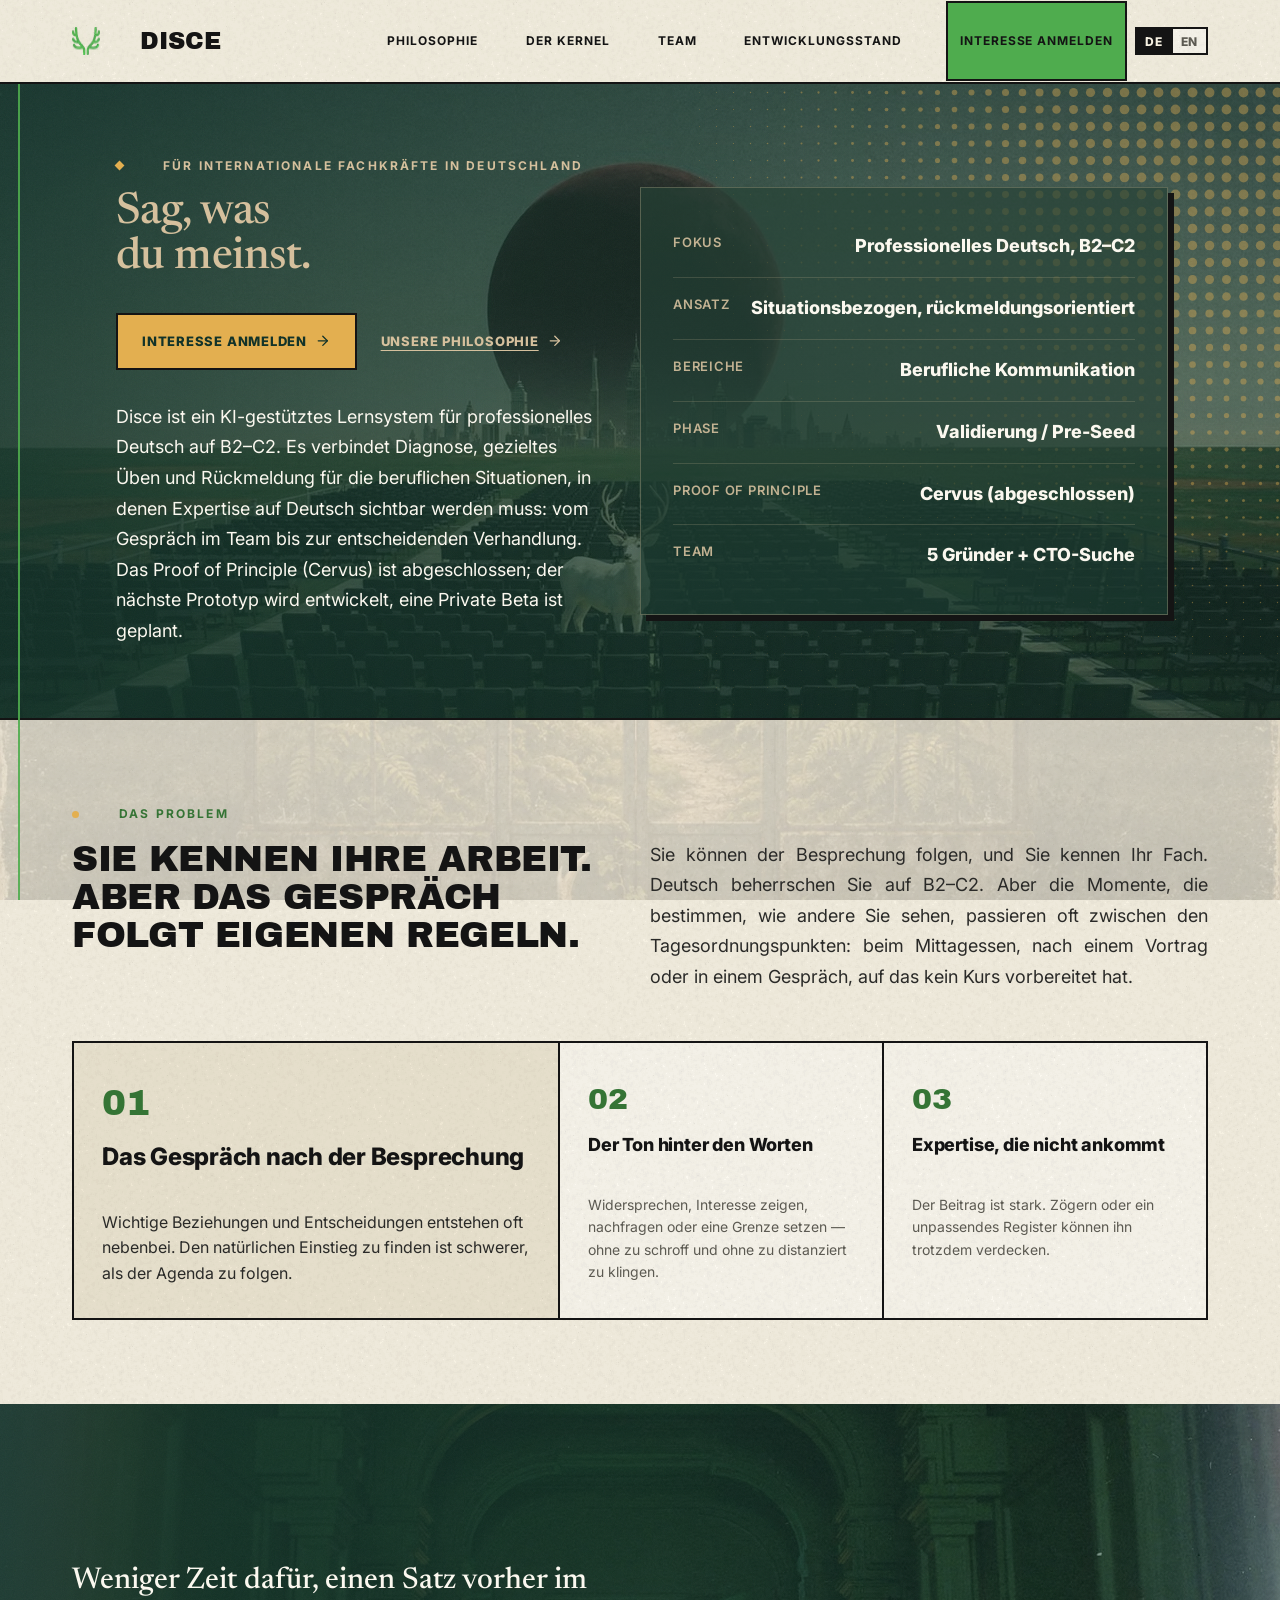
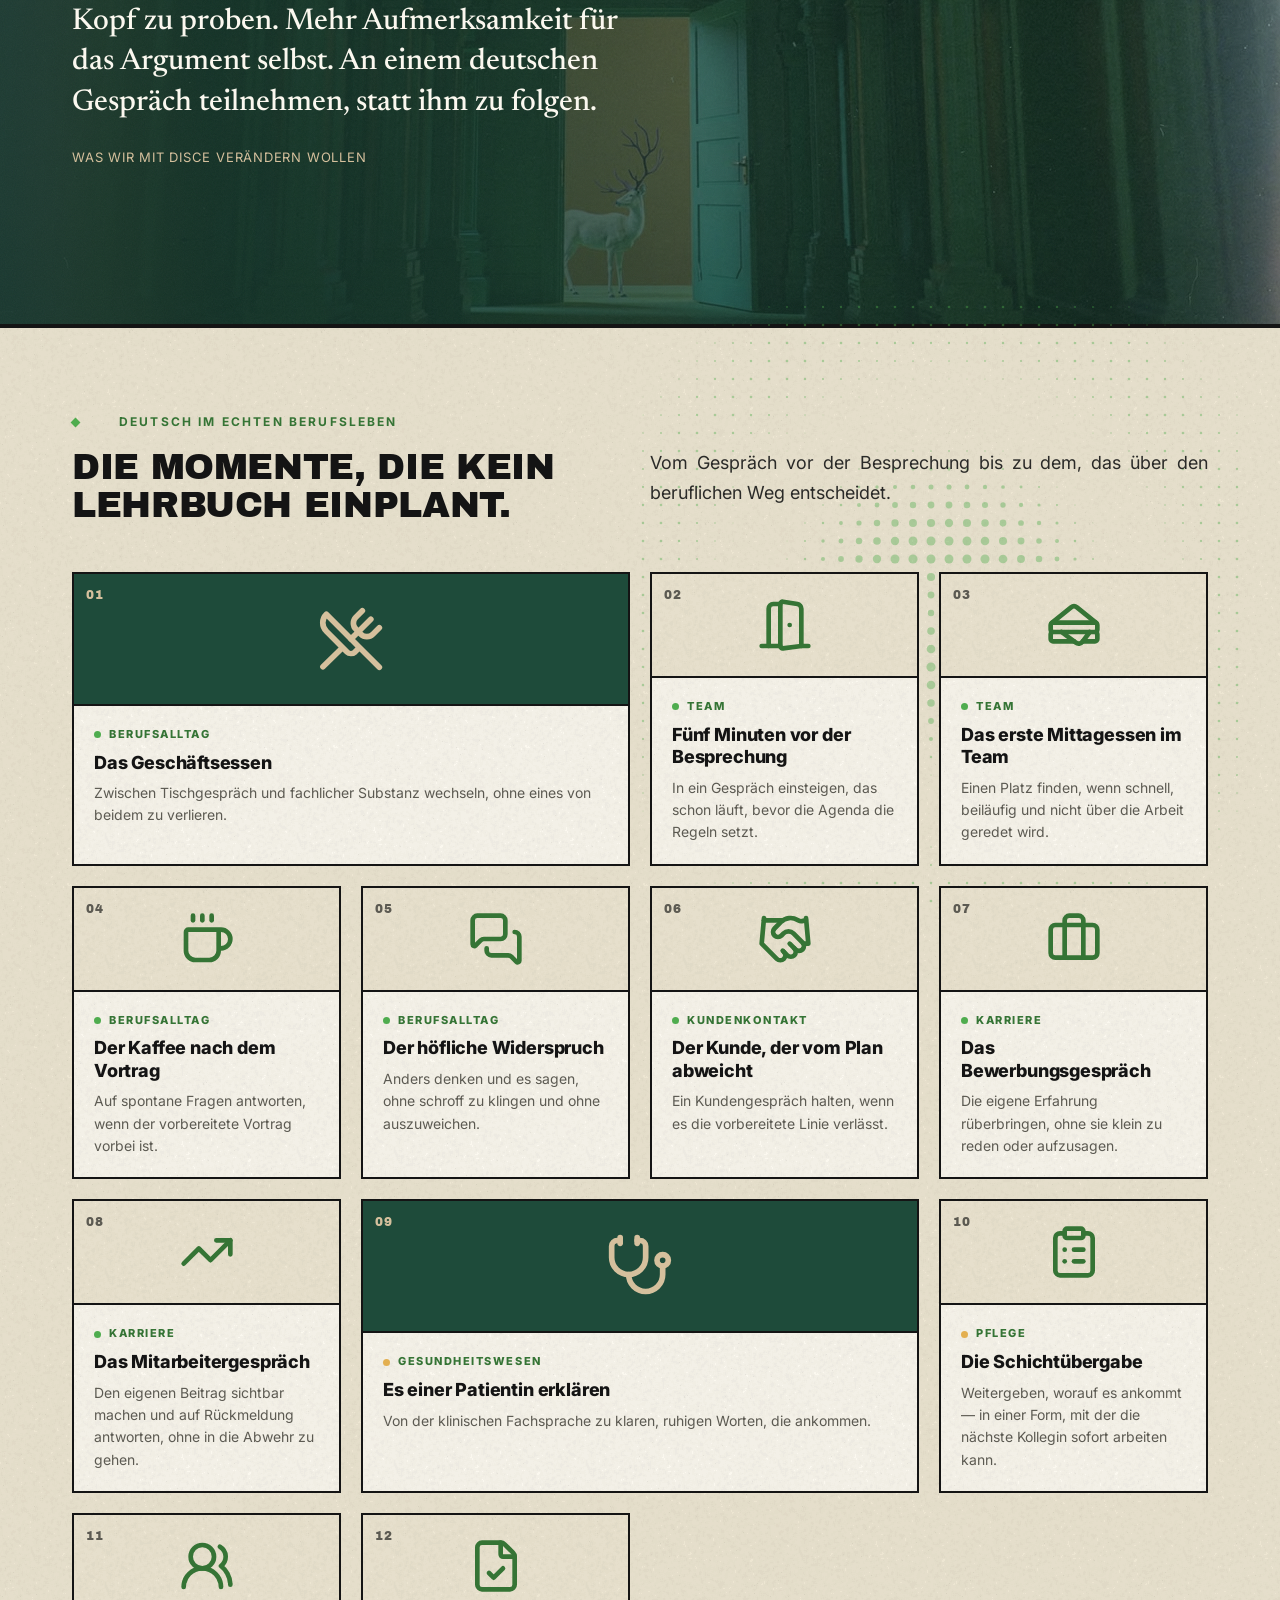
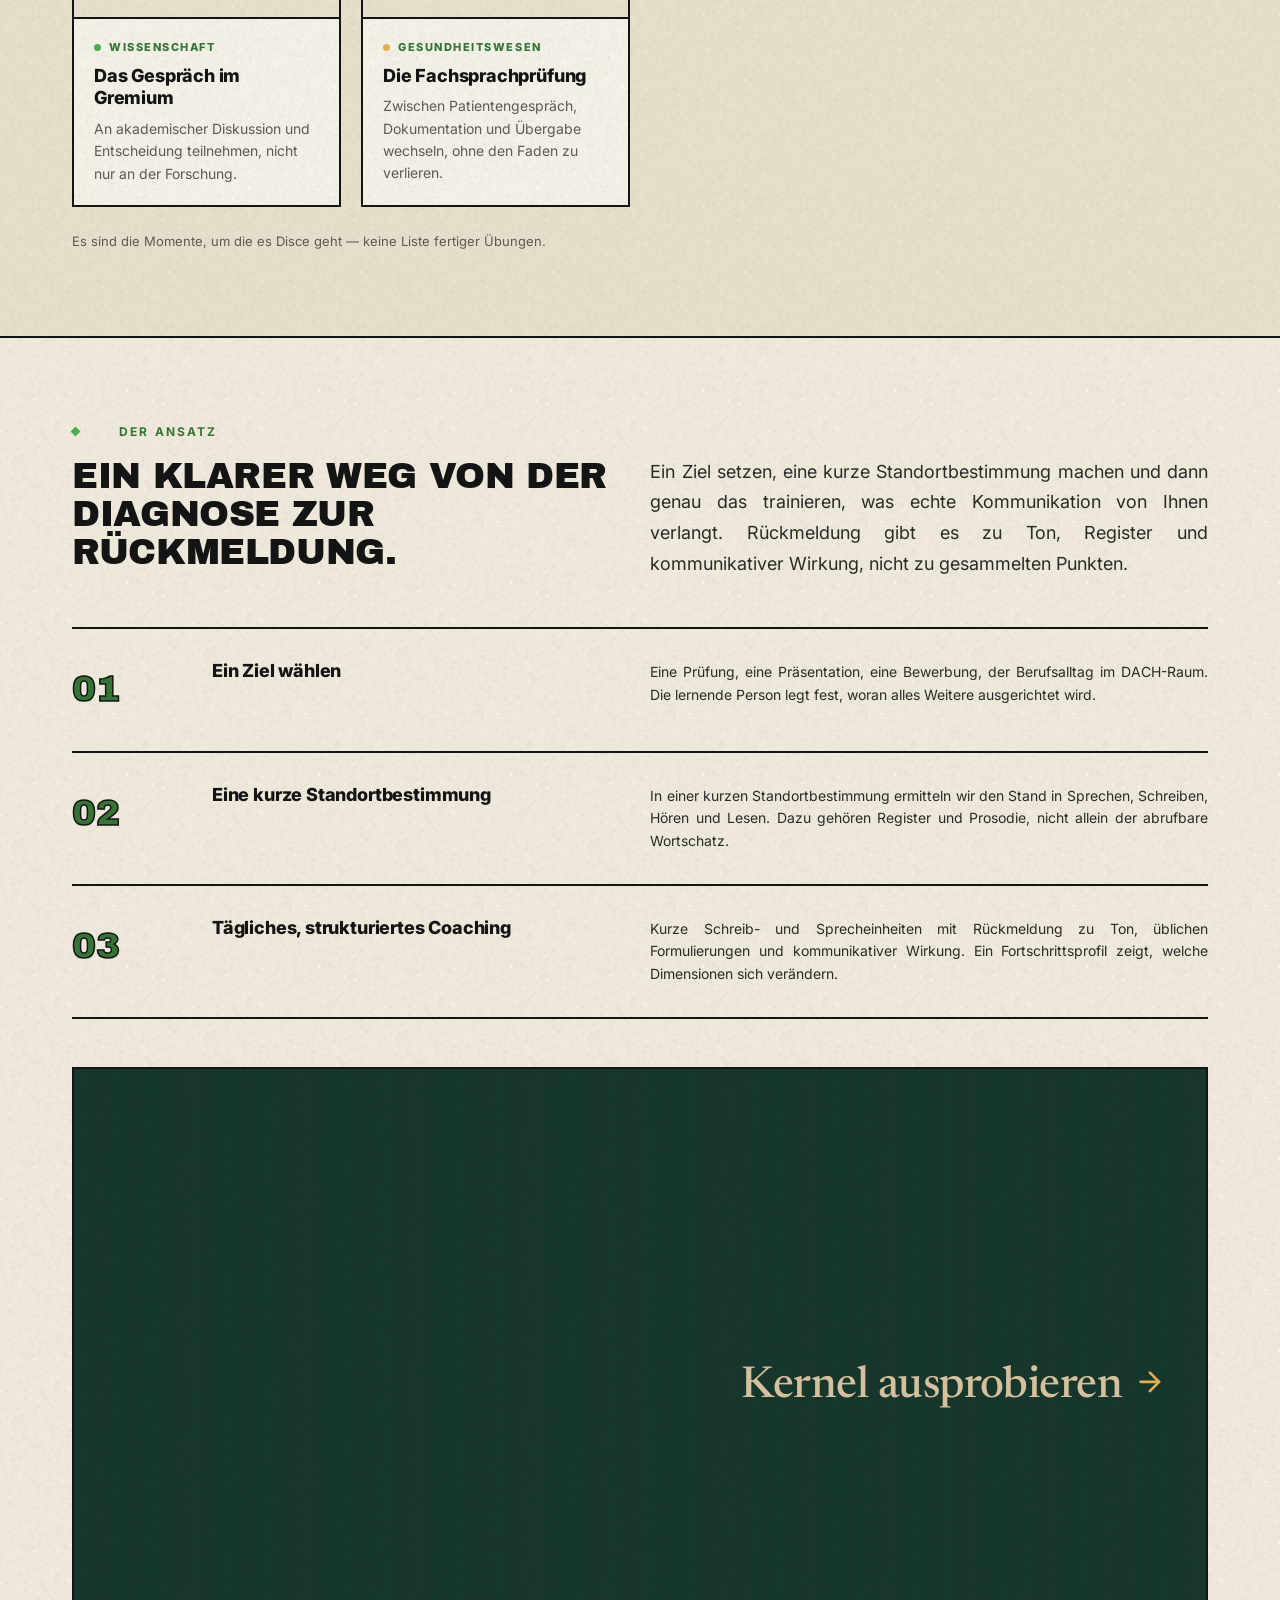
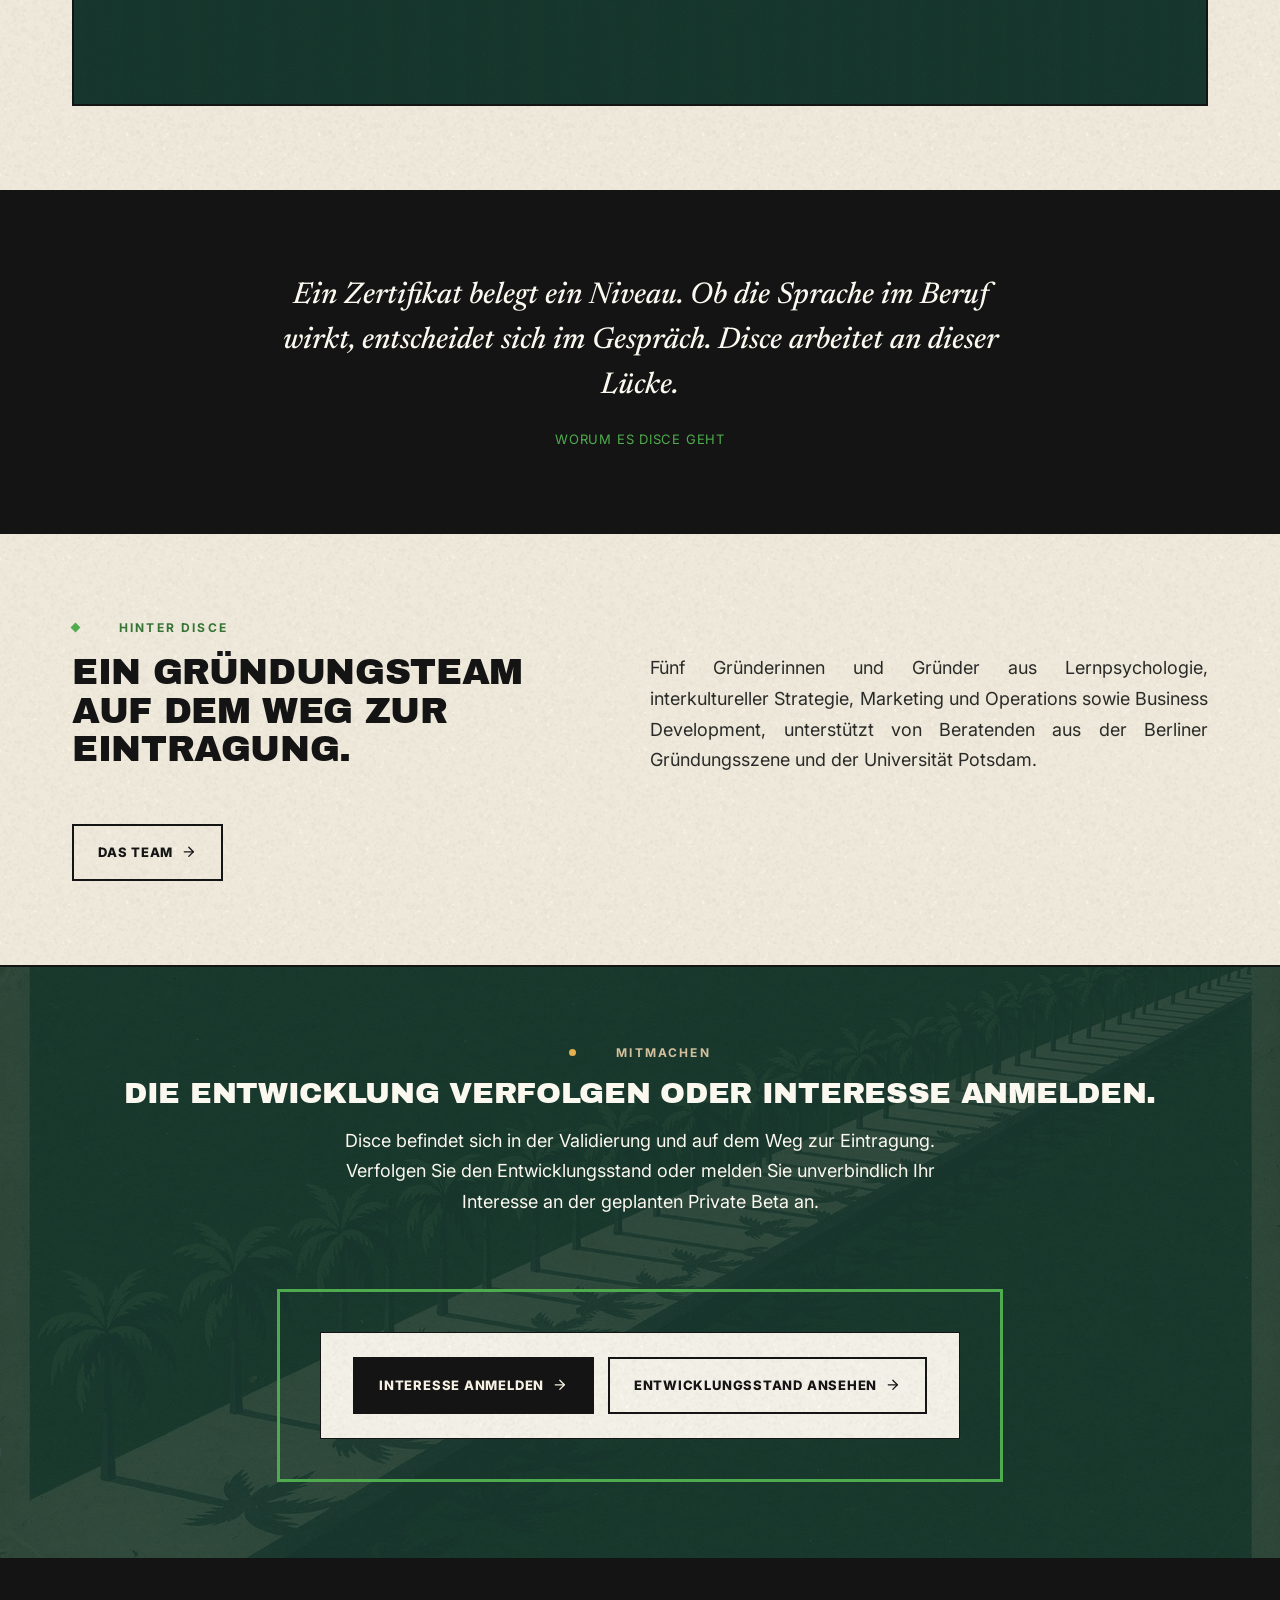
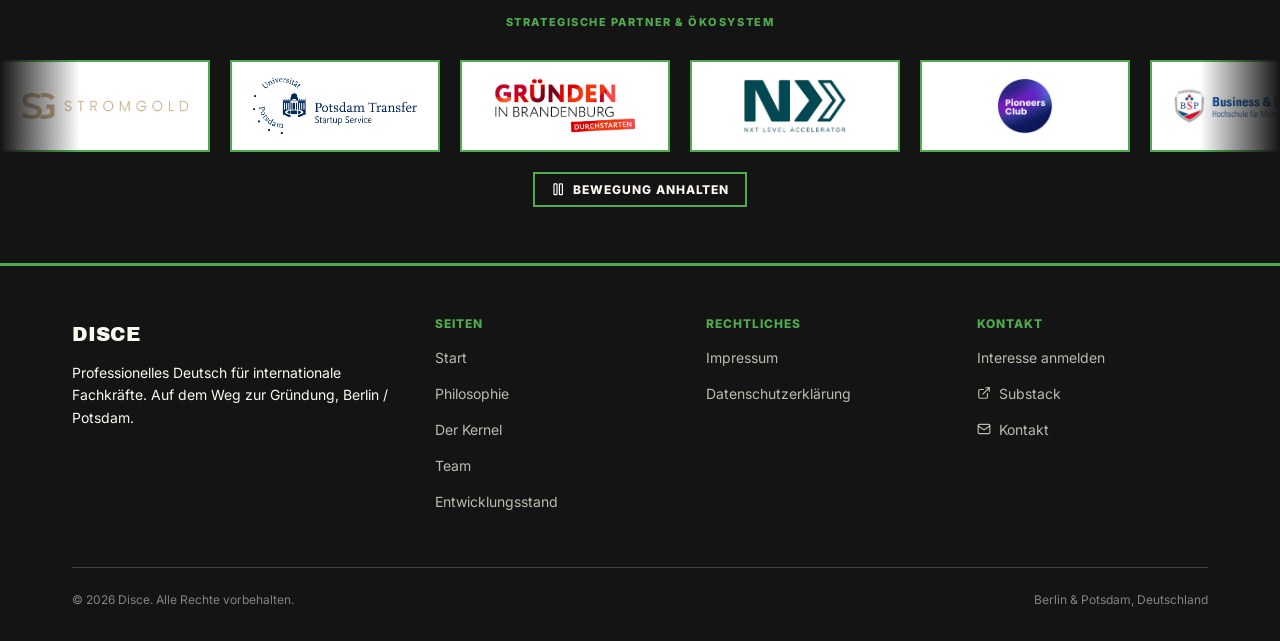
